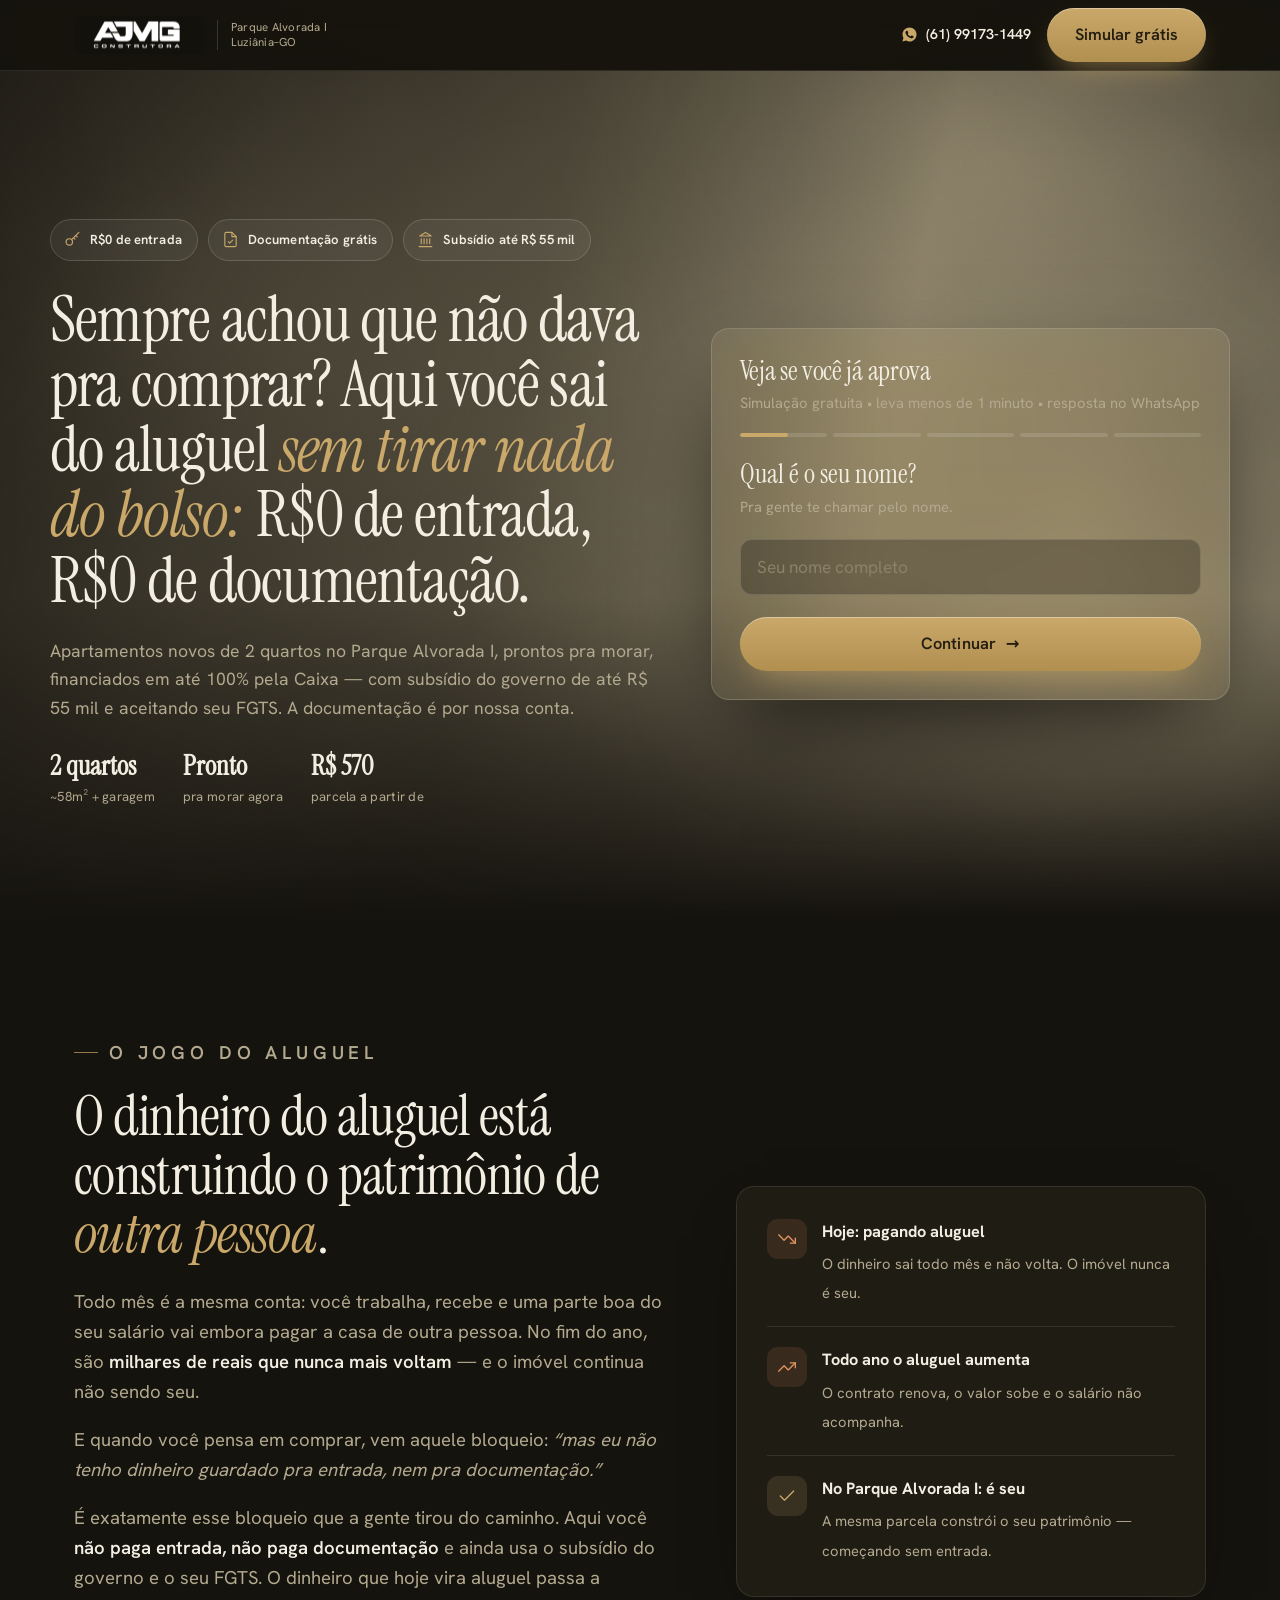
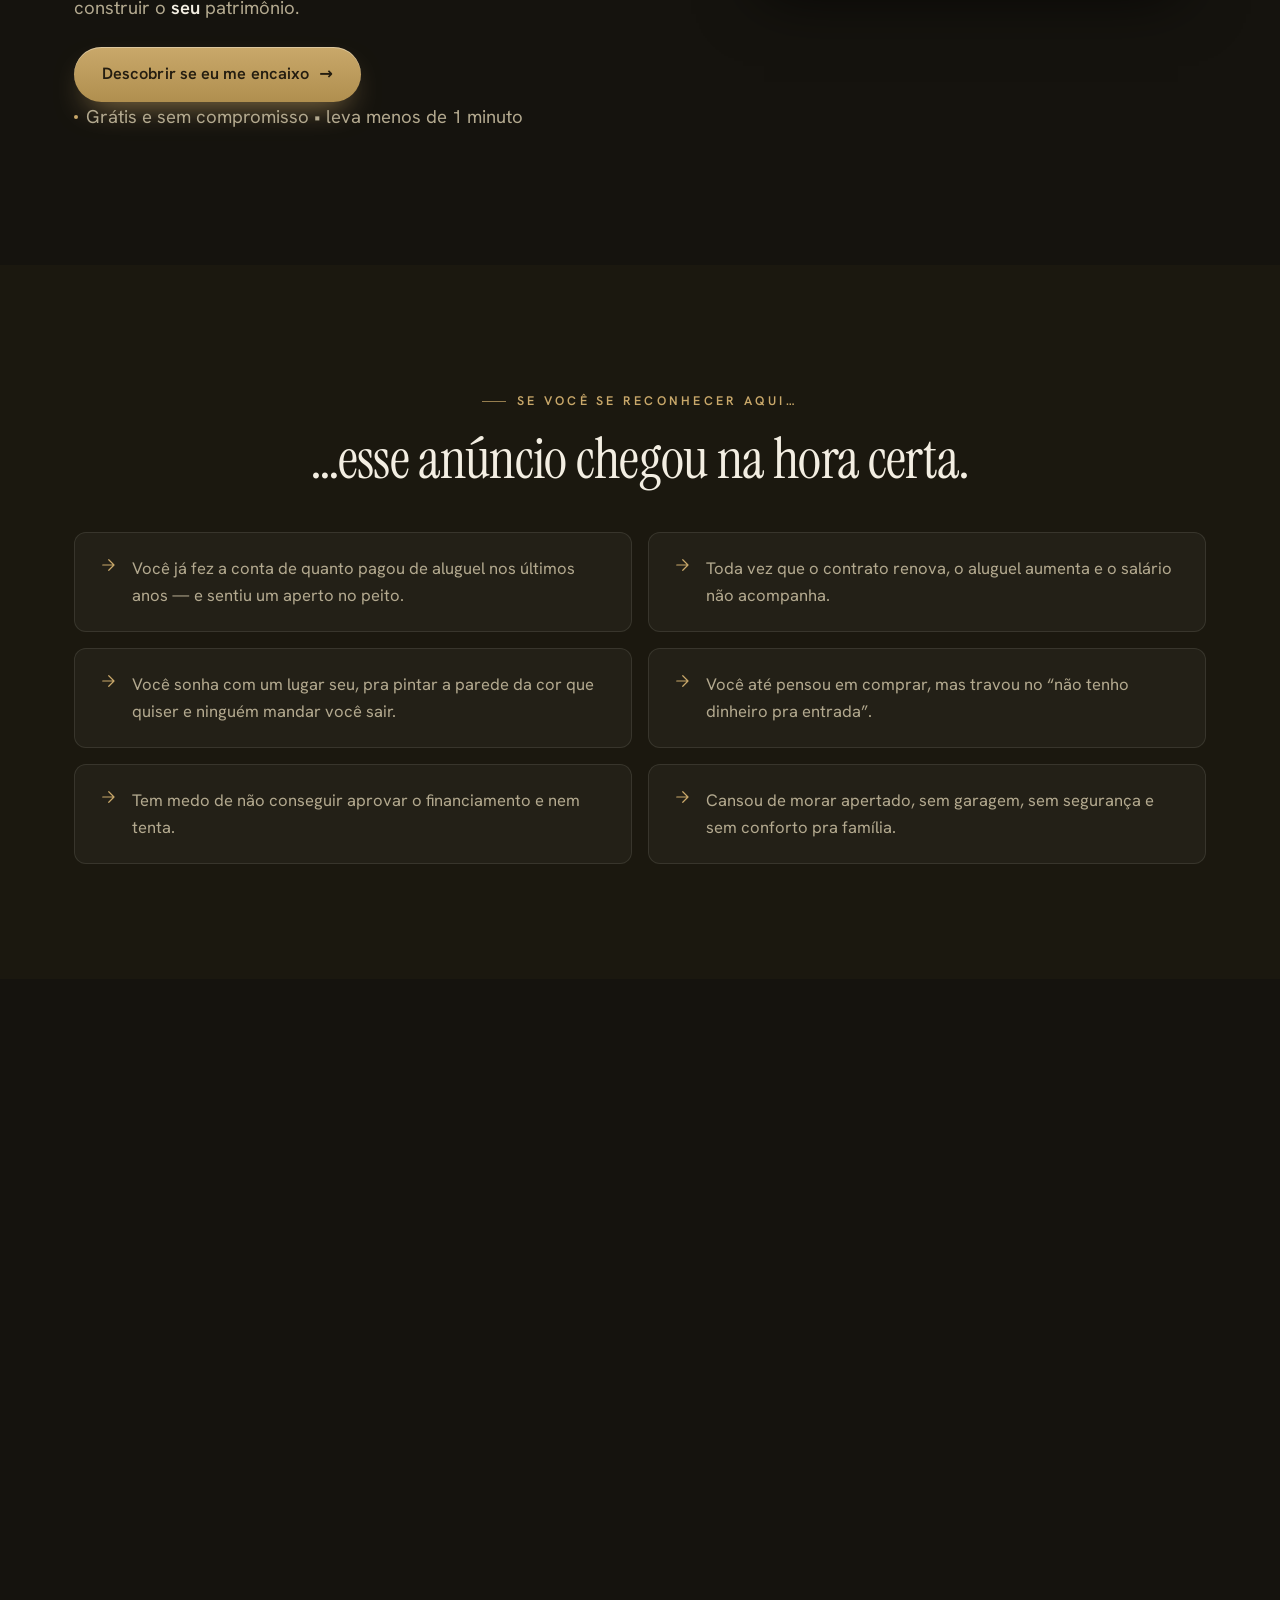
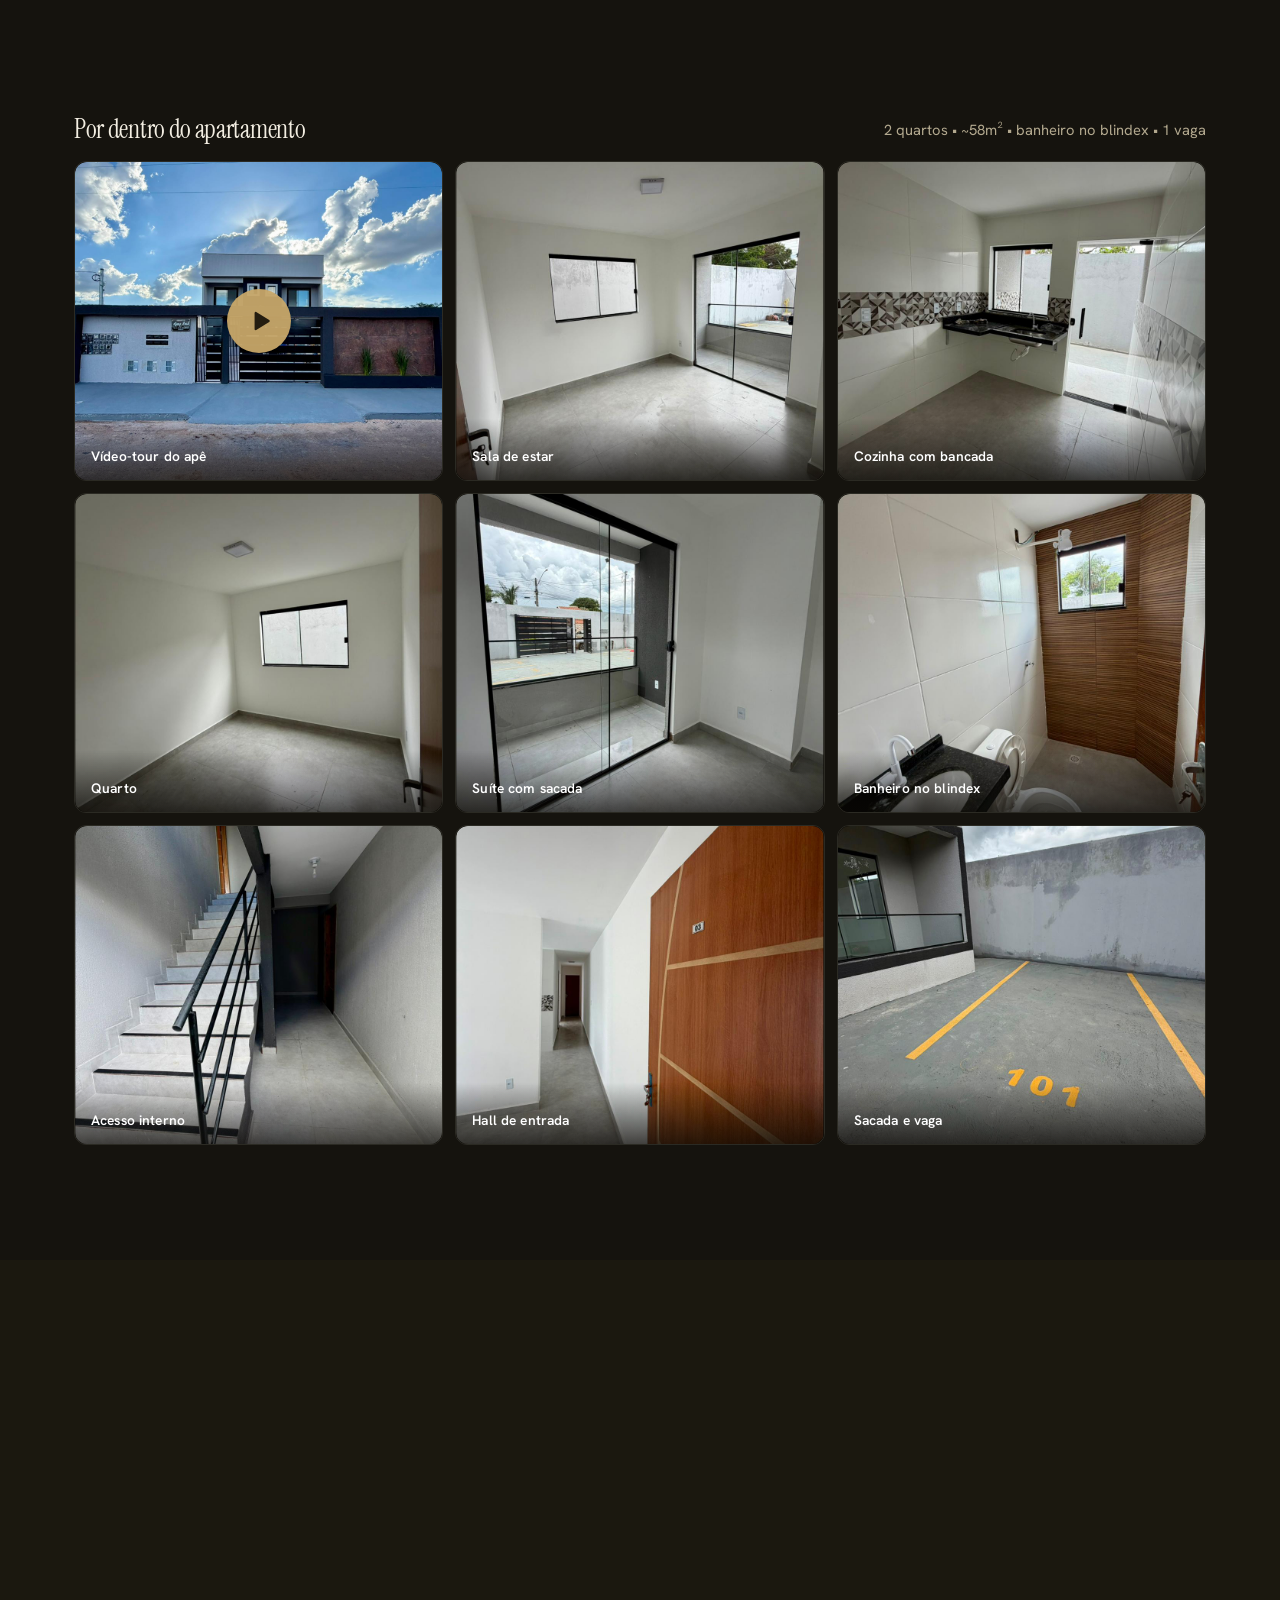
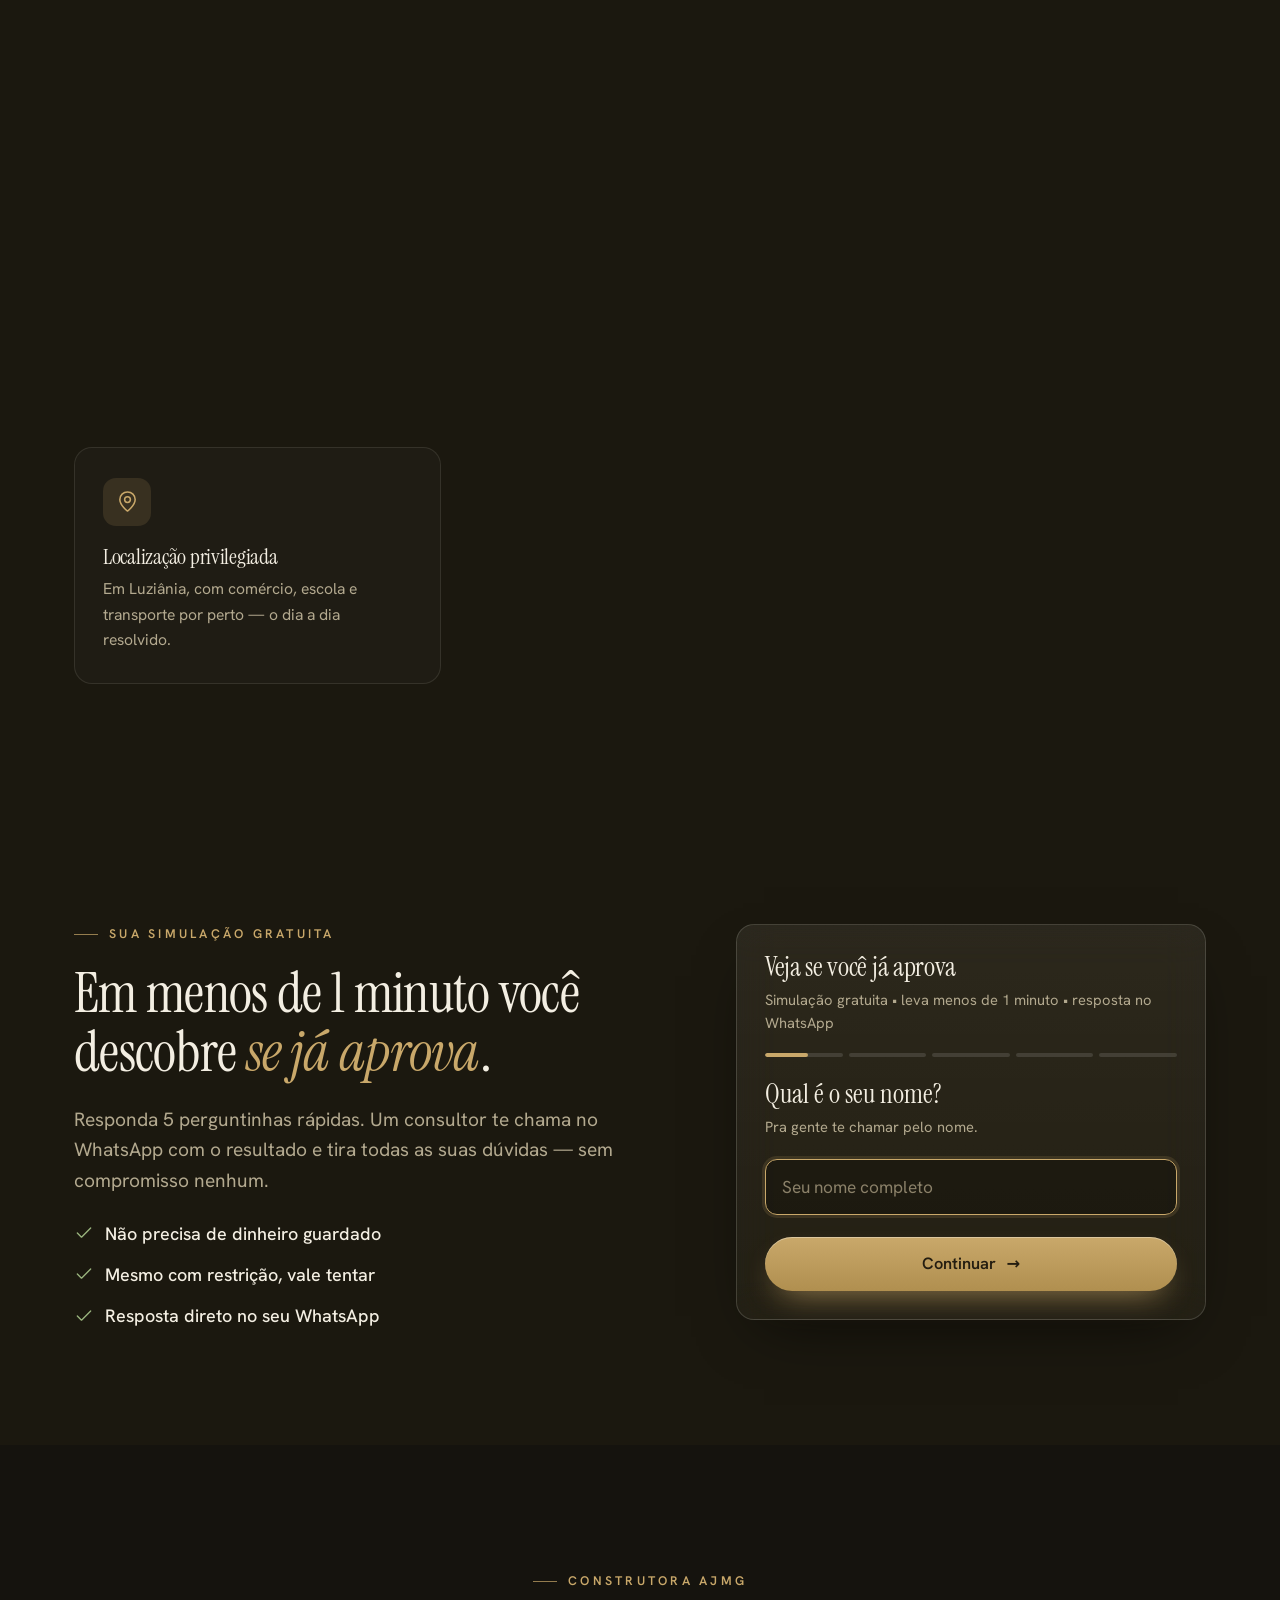
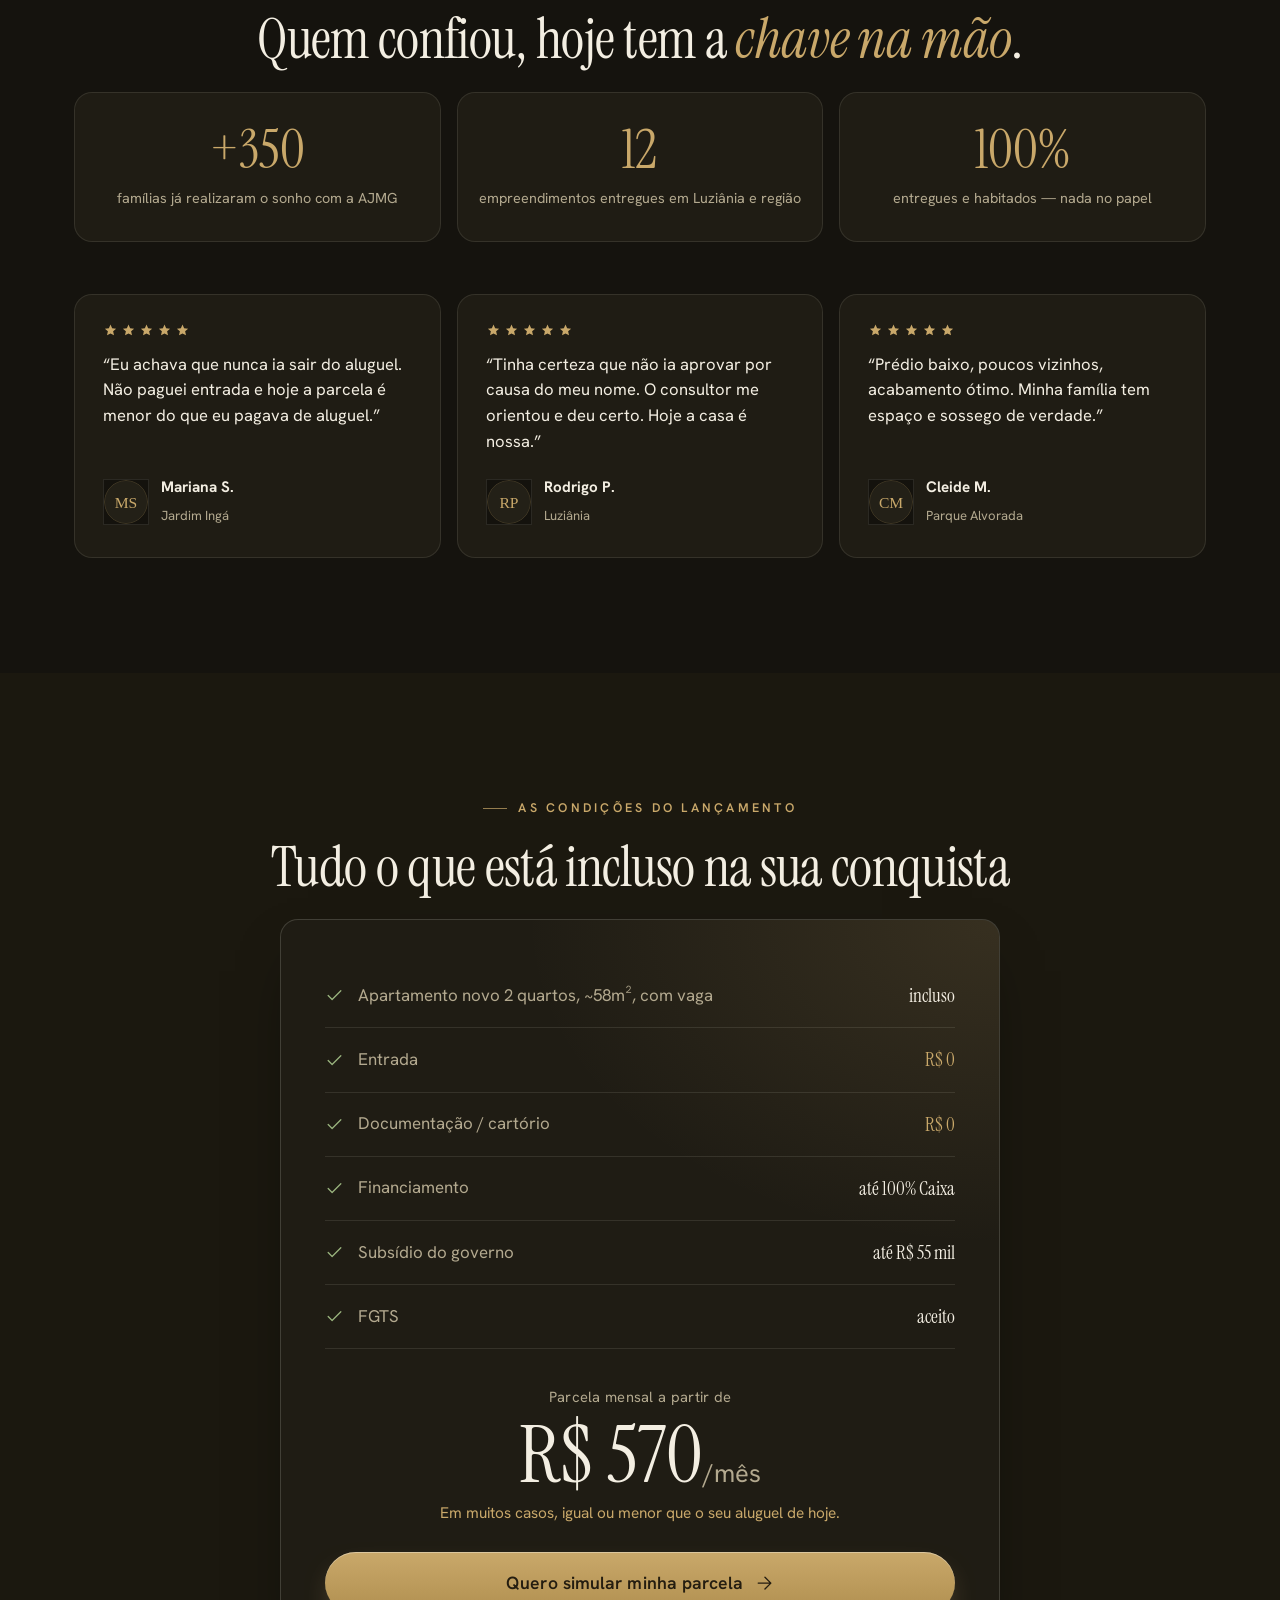
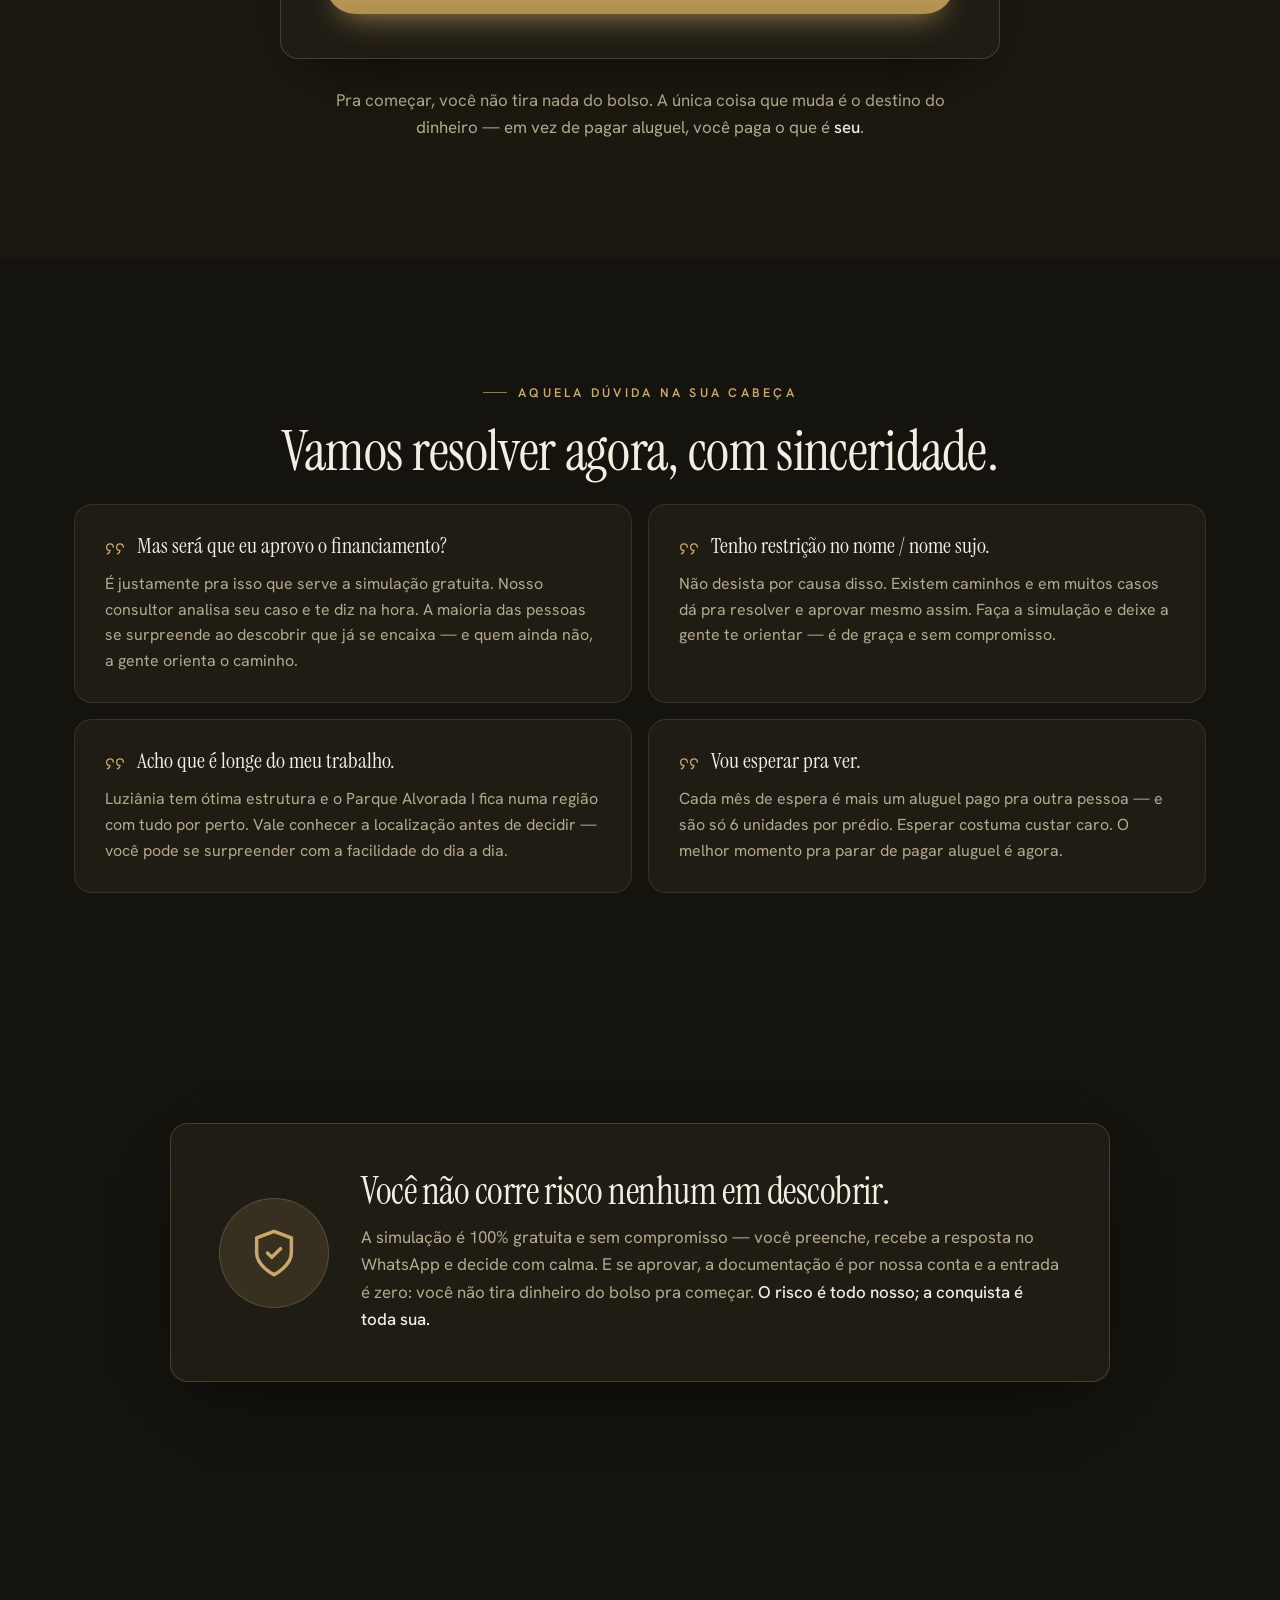
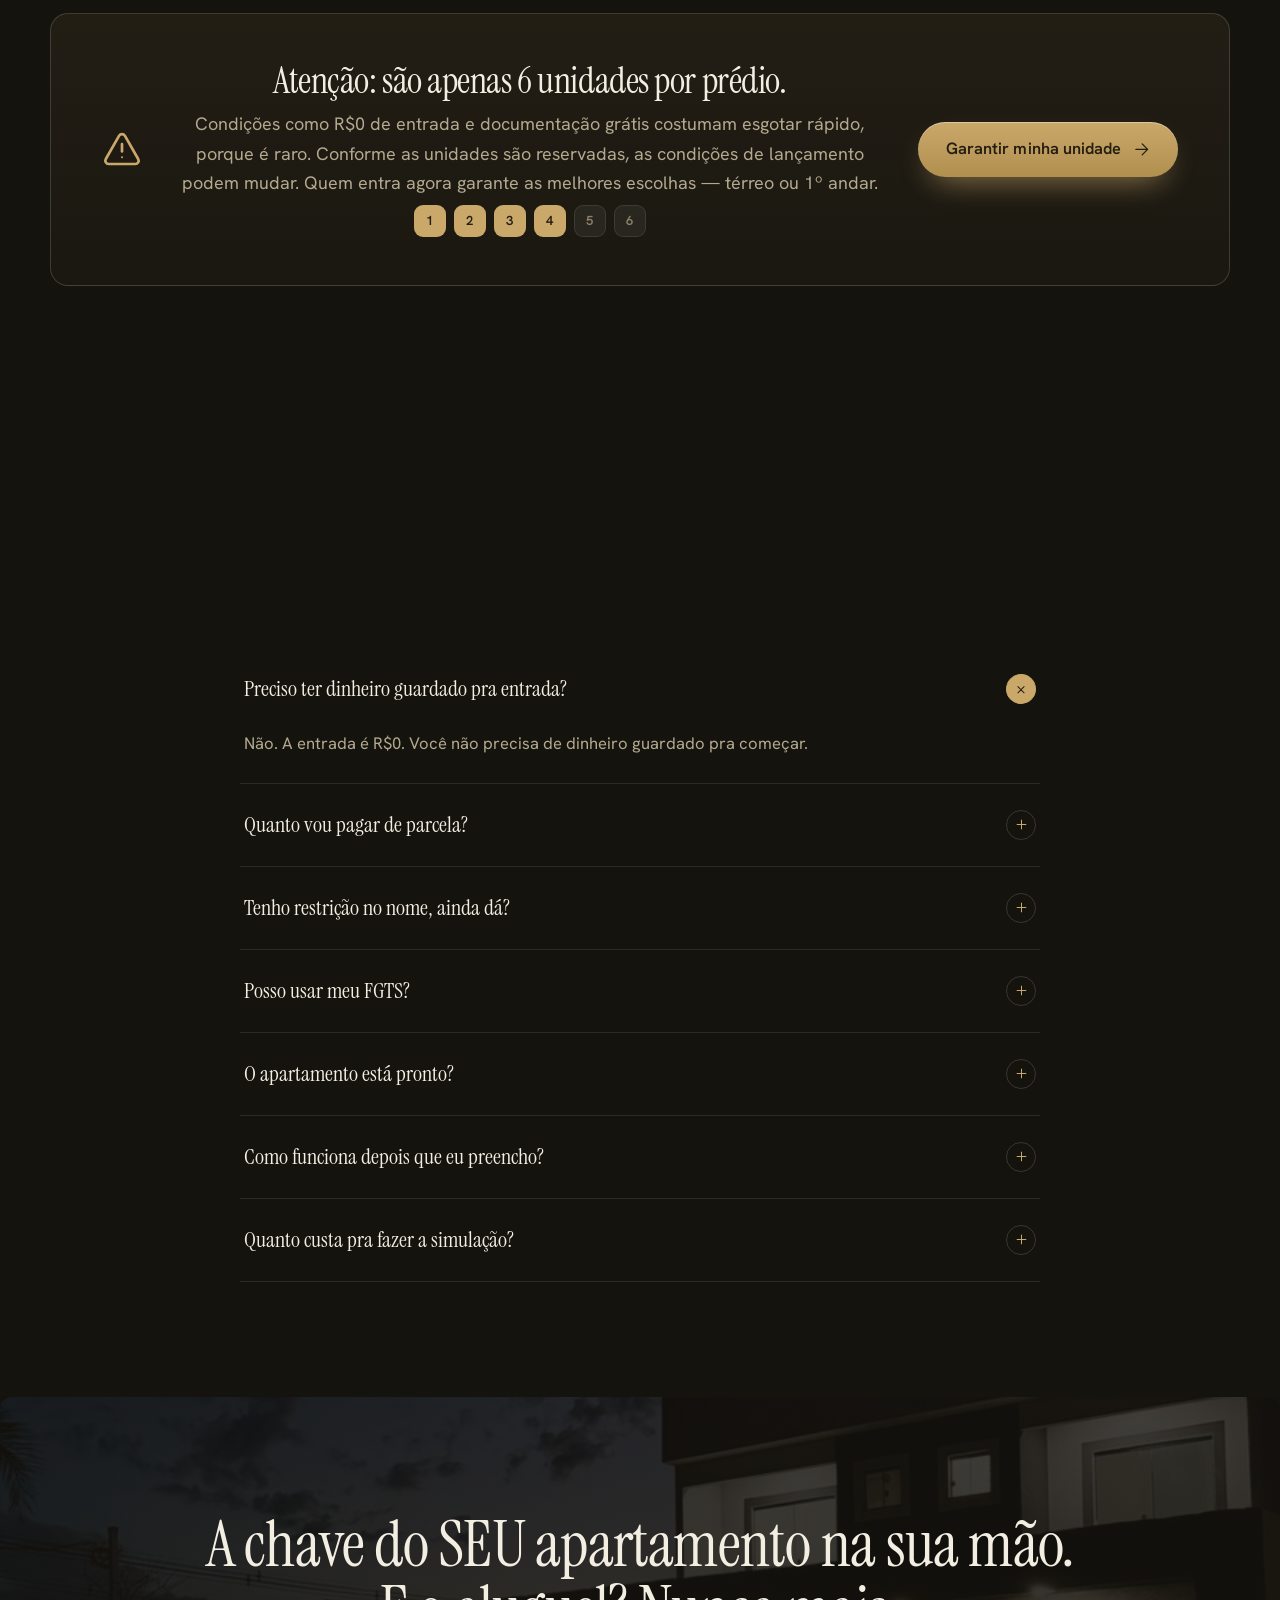
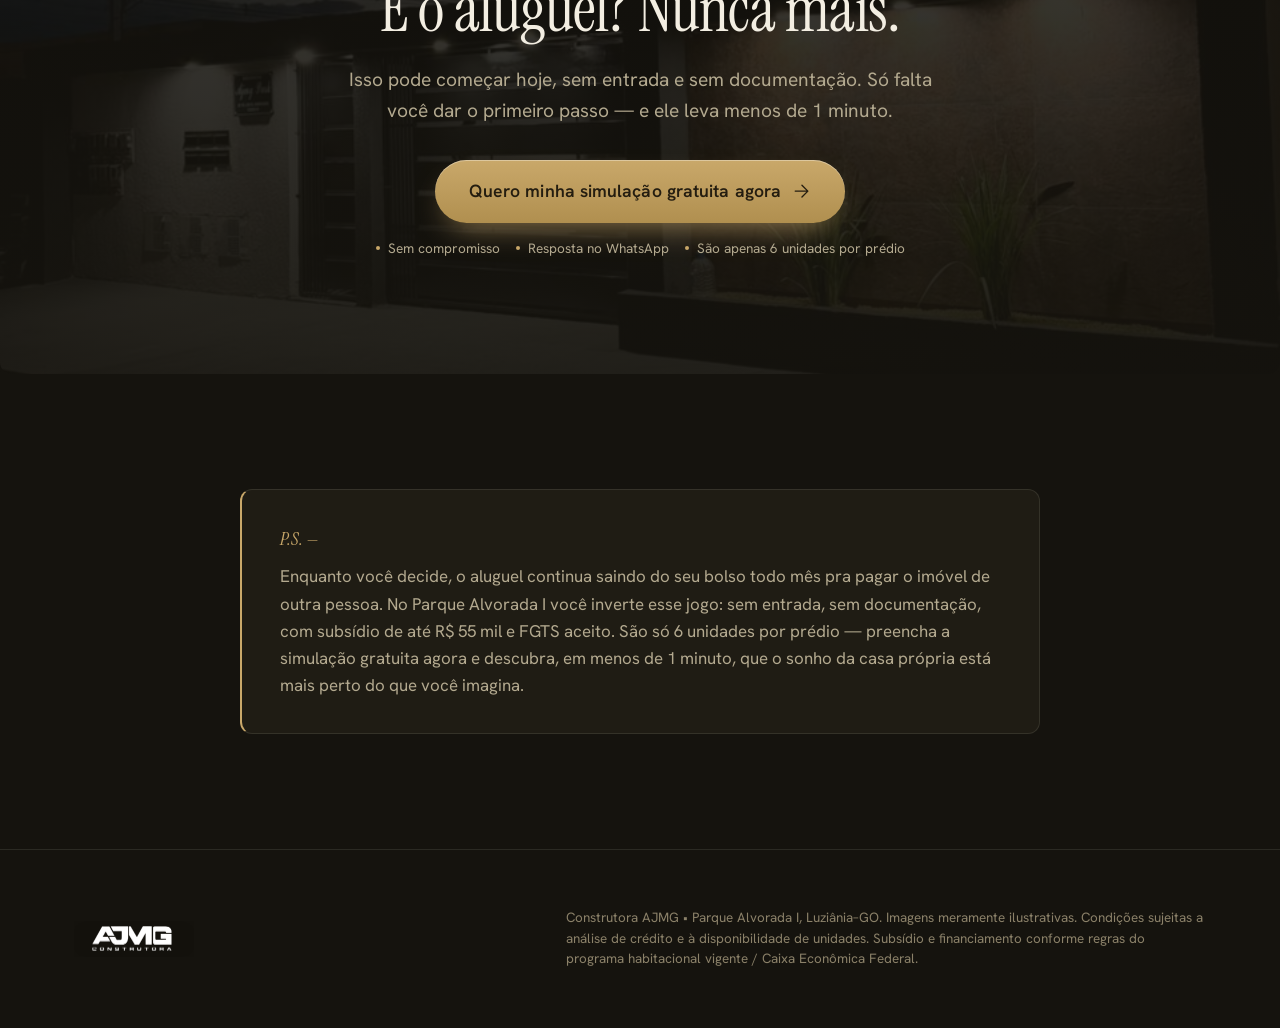
==== index.html @ 59c758be "Landing page Parque Alvorada I — versão inicial index.html autossuficiente pronto para deploy estáti" ====
<!DOCTYPE html>
<html>
<head>
  <meta charset="utf-8">
  <title>Parque Alvorada I — Saia do aluguel sem entrada | AJMG</title>
  <style>
    * { margin: 0; padding: 0; box-sizing: border-box; }
    body { background: #15130e; display: flex; align-items: center; justify-content: center; min-height: 100vh; font-family: -apple-system, BlinkMacSystemFont, sans-serif; }
    #__bundler_loading { position: fixed; bottom: 20px; right: 20px; font: 13px/1.4 -apple-system, BlinkMacSystemFont, sans-serif; color: #666; background: #fff; padding: 8px 14px; border-radius: 8px; box-shadow: 0 1px 4px rgba(0,0,0,0.12); z-index: 10000; }
    #__bundler_thumbnail { position: fixed; inset: 0; width: 100%; height: 100%; display: flex; align-items: center; justify-content: center; background: #15130e; z-index: 9999; }
    #__bundler_thumbnail svg { width: 100%; height: 100%; object-fit: contain; }
    #__bundler_placeholder { color: #999; font-size: 14px; }
  </style>
  <noscript>
    <style>#__bundler_loading { display: none; }</style>
    <div style="position:fixed;bottom:12px;left:12px;font:13px/1.4 -apple-system,BlinkMacSystemFont,sans-serif;color:#999;background:rgba(255,255,255,0.9);padding:6px 12px;border-radius:6px;box-shadow:0 1px 4px rgba(0,0,0,0.08);z-index:10000;">
      This page requires JavaScript to display.
    </div>
  </noscript>
</head>
<body>
  <div id="__bundler_thumbnail">
    <svg viewBox="0 0 1200 800" xmlns="http://www.w3.org/2000/svg">
      <rect width="1200" height="800" fill="#15130e"></rect>
      <g fill="none" stroke="#c9a86a" stroke-width="26" stroke-linecap="round" stroke-linejoin="round">
        <circle cx="500" cy="360" r="95"></circle>
        <path d="M567 427 L772 632"></path>
        <path d="M705 565 L758 512"></path>
        <path d="M748 608 L800 555"></path>
      </g>
    </svg>
  </div>
  <div id="__bundler_loading">Unpacking...</div>

  <script>
    
document.addEventListener('DOMContentLoaded', async function() {
  const loading = document.getElementById('__bundler_loading');
  function setStatus(msg) { if (loading) loading.textContent = msg; }

  // Error sink persists across replaceWith since it's on window, not the DOM.
  window.addEventListener('error', function(e) {
    var p = document.body || document.documentElement;
    var d = document.getElementById('__bundler_err') || p.appendChild(document.createElement('div'));
    d.id = '__bundler_err';
    d.style.cssText = 'position:fixed;bottom:12px;left:12px;right:12px;font:12px/1.4 ui-monospace,monospace;background:#2a1215;color:#ff8a80;padding:10px 14px;border-radius:8px;border:1px solid #5c2b2e;z-index:99999;white-space:pre-wrap;max-height:40vh;overflow:auto';
    d.textContent = (d.textContent ? d.textContent + String.fromCharCode(10) : '') +
      '[bundle] ' + (e.message || e.type) +
      (e.filename ? ' (' + e.filename.slice(0, 60) + ':' + e.lineno + ')' : '');
  }, true);

  try {
    const manifestEl = document.querySelector('script[type="__bundler/manifest"]');
    const templateEl = document.querySelector('script[type="__bundler/template"]');
    if (!manifestEl || !templateEl) {
      setStatus('Error: missing bundle data');
      console.error('[bundler] Missing script tags — manifestEl:', !!manifestEl, 'templateEl:', !!templateEl);
      return;
    }

    const manifest = JSON.parse(manifestEl.textContent);
    let template = JSON.parse(templateEl.textContent);

    const uuids = Object.keys(manifest);
    setStatus('Unpacking ' + uuids.length + ' assets...');

    const blobUrls = {};
    await Promise.all(uuids.map(async (uuid) => {
      const entry = manifest[uuid];
      try {
        const binaryStr = atob(entry.data);
        const bytes = new Uint8Array(binaryStr.length);
        for (let i = 0; i < binaryStr.length; i++) bytes[i] = binaryStr.charCodeAt(i);

        let finalBytes = bytes;
        if (entry.compressed) {
          if (typeof DecompressionStream !== 'undefined') {
            const ds = new DecompressionStream('gzip');
            const writer = ds.writable.getWriter();
            const reader = ds.readable.getReader();
            writer.write(bytes);
            writer.close();
            const chunks = [];
            let totalLen = 0;
            while (true) {
              const { done, value } = await reader.read();
              if (done) break;
              chunks.push(value);
              totalLen += value.length;
            }
            finalBytes = new Uint8Array(totalLen);
            let offset = 0;
            for (const chunk of chunks) { finalBytes.set(chunk, offset); offset += chunk.length; }
          } else {
            console.warn('DecompressionStream not available, asset ' + uuid + ' may not render');
          }
        }

        blobUrls[uuid] = URL.createObjectURL(new Blob([finalBytes], { type: entry.mime }));
      } catch (err) {
        console.error('Failed to decode asset ' + uuid + ':', err);
        blobUrls[uuid] = URL.createObjectURL(new Blob([], { type: entry.mime }));
      }
    }));

    const extResEl = document.querySelector('script[type="__bundler/ext_resources"]');
    const extResources = extResEl ? JSON.parse(extResEl.textContent) : [];
    const resourceMap = {};
    for (const entry of extResources) {
      if (blobUrls[entry.uuid]) resourceMap[entry.id] = blobUrls[entry.uuid];
    }

    setStatus('Rendering...');
    for (const uuid of uuids) template = template.split(uuid).join(blobUrls[uuid]);

    // Strip integrity + crossorigin — blob URLs from a file:// document inherit
    // a null origin, so crossorigin forces a CORS fetch that SRI then rejects.
    // The manifest bytes are ours; SRI protects against CDN compromise, not this.
    template = template.replace(/\s+integrity="[^"]*"/gi, '').replace(/\s+crossorigin="[^"]*"/gi, '');

    const resourceScript = '<script>window.__resources = ' +
      JSON.stringify(resourceMap).split('</' + 'script>').join('<\\/' + 'script>') +
      ';</' + 'script>';
    // Inject after <head> so the DOCTYPE stays first; prepending the script
    // would push the parser into quirks mode. DOMParser always emits a <head>
    // (synthesizing one if the source HTML omitted it) but may carry
    // attributes through, so match the full opening tag. slice() rather than
    // replace() keeps us clear of $-pattern substitution in resourceScript.
    const headOpen = template.match(/<head[^>]*>/i);
    if (headOpen) {
      const i = headOpen.index + headOpen[0].length;
      template = template.slice(0, i) + resourceScript + template.slice(i);
    }

    // Parse the template and swap the root element. Scripts inserted via
    // DOMParser/replaceWith are inert per spec — re-create each with
    // createElement so they execute, awaiting onload for src scripts to
    // preserve ordering (React before ReactDOM before Babel before text/babel).
    const doc = new DOMParser().parseFromString(template, 'text/html');
    document.documentElement.replaceWith(doc.documentElement);
    const dead = Array.from(document.scripts);
    for (const old of dead) {
      const s = document.createElement('script');
      for (const a of old.attributes) s.setAttribute(a.name, a.value);
      s.textContent = old.textContent;
      // text/babel scripts with a src: fetch and inline. transformScriptTags
      // does XHR against the src, but blob:null/ from a file:// origin is
      // silently dropped. Inlining makes it a plain inline babel script,
      // which transformScriptTags handles unconditionally.
      if ((s.type === 'text/babel' || s.type === 'text/jsx') && s.src) {
        const r = await fetch(s.src);
        s.textContent = await r.text();
        s.removeAttribute('src');
      }
      const p = s.src ? new Promise(function(r) { s.onload = s.onerror = r; }) : null;
      old.replaceWith(s);
      if (p) await p;
    }
    // Babel standalone auto-transforms type=text/babel on DOMContentLoaded,
    // which fired before we swapped the document. Trigger manually if present.
    if (window.Babel && typeof window.Babel.transformScriptTags === 'function') {
      window.Babel.transformScriptTags();
    }
  } catch (err) {
    setStatus('Error unpacking: ' + err.message);
    console.error('Bundle unpack error:', err);
  }
});

  </script>

  <script type="__bundler/manifest">
{"e279637f-dd92-403e-8934-bf46df220196":{"mime":"image/jpeg","compressed":false,"data":"/9j/4AAQSkZJRgABAQAAAQABAAD/2wBDAAgGBgcGBQgHBwcJCQgKDBQNDAsLDBkSEw8UHRofHh0aHBwgJC4nICIsIxwcKDcpLDAxNDQ0Hyc5PTgyPC4zNDL/2wBDAQkJCQwLDBgNDRgyIRwhMjIyMjIyMjIyMjIyMjIyMjIyMjIyMjIyMjIyMjIyMjIyMjIyMjIyMjIyMjIyMjIyMjL/wgARCAUAA8ADASIAAhEBAxEB/8QAGgABAQEBAQEBAAAAAAAAAAAAAAECAwQFBv/EABcBAQEBAQAAAAAAAAAAAAAAAAABAgP/[base64]/[base64]/[base64]/HwD0cFlzrrTjr28TzaVWbqI1CWiS0Jk1YJNUk1kl1kSUpomsw3nVJVM1C5mjLYgO30/m/S1kWySw5CUACgAAqUAWUxqUAAWUAAoQAABZTNoXI0lAKCywoEsGbT85+j/N/o1Y3hOPDt5zzcO3CVWmhozqyPd6uXo3iJg8PFrOy5haJnQEFlpCLN7rg9GU5y4l1cUhsmppVzDWWkxrQhTKiA9P0fn/AENZCyS04CCiUUAACywoAJZQAACgAWVAAAFgqUAShYLc0qDSUSwyuD89+i+L9deuNeVM56Sz53H6Gs78D63pPjdvpcU4enHOvTc25ce8X5N68cbWwZtE3uuF680u/Lys92PHquvK6s4a7jrOvPG8yoz0xk6ZujOwLClIQsgiw93t8ns1iKoujyWWEoBQAALFAAE1g0AABZQAEAqCpQABYFgqCpRYLZSgY6U8/PuPP07KzccI6efy+eX2cOWlakl+p28HXWPUXTM3o8Pl9vizd78nI+hjwrO/Fo53t3rya+l7D4nb7/Y+F6/ro8Xl+x8w+Vx7cc7zajOs0W6AEQ1m0y3TF1CTQ9/q4ejWIWxqU8dllAABSwKAAALnWSgFIpJRQQAAAACkKlACwWUVTOpoXNNIFgZ1Dlx78l8Pk9fkl2zZbUJ6/P3ufd4/mb3Pqebz9Dz32eo+Xr7vpj872/RWz4ft9fQ5ds7sES3NLYlvzPpfKX5/PfLHSZshZS6lC7MW0igCSiTUPp+jj23iBLYPJZZQABSWVQAAFBKJZUAAKAEogCwKABSKJVIqpVJVjOpQolWook1I58u3JfD4vd4Jds2W6kL6/N9Kz5v1Z9rWfD37rMaRKmavPeU5a8/[base64]/M+p8vOrqblazR7vH7LL9r4f2t86mbN4zJc894wsubPL7vD3a7SJGcd46bxvpDGqvx/sfEXyZTn1EjW89RvmOhTE6Uxq5KlJnoOWqPsSzfPLUJNQ85ZQAAABQABZQBNYNAFAoCgiwFJQFAChZpOu87sKIo4deXVAqULjeZchZjeY8HzPqfKzvVblJSevy+hN/[base64]/N+n8zOuXbh0zrrlTHTNOv1Pl/WvN147xOs6c+zhz6cY689yvD2xJejl0k67x0jn04dMuvm3jT83159da7qxuWQ63Gy7zsKMa1ay1CQBkvr8XsT3jWJLCTUPOWUAAW2UCySoKACoqpoylLcjVyNILc0AAKBQCLBZU105dK0LLBJz6cpfRcVKgsDIVnWa83zfp/Nxvz9OPbOlolyPR9L53uvPWr6szhn0curw49fTEzrrd352+3qjx59sjjerTjroMzoPL8H9T+amucMbi5Ou+Y6uejWsjTNpmiXQzNwz7vF709Q1gsJLDgFAAUAFAAAoAazo4defQqUoFCVTKiKItIoiiKJNkxreqxdRFwN87g9DkOzlU6TK2s0uUOPy/qfNxrx9efWb3rNi5o7/U+Z9Lpz7kRLaiDaI83q8vqBSLktwXbMN/m/wBB+el4tZxuZ3De5o1caNXENJqlgssJNZM/T+d9G59AuUuSZsXmUigABZQABQAAUOe86FlKBQUEolAABQBAHTGq2lRKHLpzOllKlQKyVZLDj836fzs68Hfh2xvrcaE1Dv7vH06c/ovLzs90+dzj60+Pk+3z+Hg+n3/[base64]/[base64]/IX32UAAFAAFlAAAFBZTXDvxOhQABZQAEBaEWUACqAAZN4oNZLm5skQUl4+b0efOufh9/hzWpqWNWs3dXDoObpIw3DF0MtjnSpKIQIixCoqxmNzGi2K0zSykawNoLKPp9uXXeN7xsqVJ8T7nwmvqhACiUAAFAAUlABQvPpgtCgWUAABAVYSgqCkKii0lC5uTUsJmwksqxI5efvwzrHz/AKPzs26llpaWUKMtQSiTUFgtmlksiAksJYq3EjpmK3jWo5Xpgk2rNZToyNXEOjGj6/TG943rGy2VH539F+aa+6EWUAAAFAAKAACgudDNxsoKAAAlQQqC3GgtM2gKApC5uTUCSwzjfkPS89i8enKaz876XzM3esF6MU3cU1c6AKyNzA251ayTUhaSEsFgJDUyNzOqt52NIN3lsl1mjQ5a6D6u8b3z1057LZUflv1H5Wa/RlsAAAFAAAKABQAus049MbKACoACRNRsyoqUAFAoAQubk1LCS5J4PdyjpnpzXly68s2fP+h4Jc2VbZS2DVzRKJNDM6DDpDOsiyJZKTM2MNlzbBJK3M01JoxrWRNQtxompE6MU+x0573je8bNBOf5f9L+am/0lluQAFAAACgAFAFlAIBYKmTSUjpkoQABZQACpRChC5sKCY1gxc7luNYOXPWM14fb5V42WWgWWKlKQ1cytzMNSC6zSpDUzDUiBTLcXKwSaJLazrJNa5F6yUWUzptPrazreN759DQTyfnvvfBm/[base64]/DHX9GN86AAAQpTLcFgsCgAAWUS05659CpQAAAAAAEAoBAQSlmbkZuRc2HPfM551mWc+nNfElltg0g0lgAUWKRC2WEFi1MtZVLTLUIikoqEAVAompC/Q+d9Gz1dOfW5u8brWsj8zkx1/RWN8qAlE1TNQ1AAAoAAAALYOe86FlACUAAAAAApEEFQRFkuSS5FljPPpzXGbIzLF+ezZdJQlKUAtzYsirc0uSC0hKWUWQsWIuRYqpQQVCyaIofT+V9Sz0dOXW56JqrnXE/[base64]/[base64]/RXl0WoLZRoFlFkTWZzLM+4UqxRZ5zv83vylwmoznWTGN5XE1IxNZPPw9HlXSFsoLYy1kUBSWC3OglEsFgqUEGdQWQtC3FNyaMNwxQ9fr8nquevTn0rpvG7NfB+58Caymcb/[base64]/Ne1PsPJ6igJmvE4bzevp8HurHj0jye3yehfT5fRwTlLlZGDIIoKJQFI65MNQxaiLKWCc+1l8vP208D28zzTvzXAAKUJYAAmkNTOj6HTG9Z675dU3057PH5PR5prqNY+qFACgAkCiItlGdSs75+s8nz/AD+Y1jnzNQWy6QosmpbuaC6JJQlBoksNXNHTmPf7fh6P0nm+N0PVefSOfq8/QWU89kX1c/X5E55uVnLUIsKCyiULqaMtwZ6YMpRnUJNQKIUk1CAc+tPNy9kl8bWZQKgtlM2yibj6G8a1np15dkvSK+fx9PPOszpy3j7AlACgAkSykItyK55rt389r4/zvs/FiSxWm0Fli6J1yFgWZN3nk7uWjVzSpSwLFKlLlRWT09/Bg+vePaPPJ0X0ce3nTONc1zbCFIsKCUNSwWDUgsogEogAAIohCpSef0I8TvwaAmoKlLrHY9e8bufYvKzpj5mD6z5lPdx580+0FIKiqgokhBJC+by5rz+z6sLjUMfl/wBj+QM7tEtFm5ZqbMs4NZvpPLv6frPlX7Gj5Ovpk+Vw+5F+Bfb5jnZSzUJQsuTUB4+mD6/q8Pujw+vxe9d+b0+VM5FFIsJNDKiAtlCCgAASiKMtQTUIBLCAgLz2PG9XnlyVYC9uHoT1axuzry12T4e/p9l+OvY48/VlPuIogqUqUJER8+vV8ifaOH1NWkYL5Lyj3eXt7K/L+P8AQ/CjGt7jnq8Vuc9zh7Pd6Dj3Ubxsam0zNQzqUfL+r5j4ukVc6Lc0WBz15geo9nq6eaPL7/H7Vnm680igoy1DLRZNDKjN0MTYyok1CWUKIoiiTUIBKMzUMrAUgPNj2cZeUFevyetO28as3vNTrvlD5fq83qmsSzWPrEUCoLchjh8qztzxwX6H1fzf309+/H2rXn4fPj2ejh7Dt08XMnzZk1OfOU7fTPL9C0ApRvGi6zUWUzZS8+nI+HBSUWBXAzLC/ovH9Ax873/Pj3XvyOGNRctElAok1Fhoy1BQZ0TM0XDQw0M2jKwLBKCwgIsMqMrCLADn5/XJfL6fP6T0Was3qc06dOWj5/0OXjX28caufqEUgscTt83y8rKxzlCns8dP0Xm+f50uuY+w+Zo9nLkLmWXl9Hv7TF1CAJSoLvGjSVKRVzpHk9fyzxpVk0LmDPFR15fUPd18/c8Xfz/Wjy55e6vnb+vDwd/[base64]/AKHFpPbg16fmfQk8uc7s+l4vN5rEnI1ktAAKJ3vVPT28PuPmc/oeSML6Vn3d6STUrGOnOXOdZMgqUULZS2CyinkTw+aFsok1wRVH1/J7F3evGOXr83qOW8br3dBJ5OvmFhazk6uQ6uWjbOhLDp38mk7+D6CvmNTNLkSllBKJKIACVUilzNQzNwzNDDQyoysOm+eDz/Szs14vb4Dh6vLc7vbPXXP52M5sC0AADXfh0j08cZTpeXQOnoL9xaASwzjeJcY3ggFUFBSlJZSfD9XhLELvngyVHXn9Iu89ZevK0nbHc8vqntocrPPm5luM0VolAuQtGsQ2mi+nydkvg+p4686WWASyBVSwgKQIKsJYAIBKMqMzQnTn0OiVN/[base64]/N6rOXzvq/[base64]/P1OpoxN5MLFSiAFPX1ts5fM93iJVIsVZRKiTUI0MzUM2wSoChSAAk1mJKWdMbTl5PT5Zu2WVLD6Ge/HXP45aICidMdzr9X5v3UlqosAAJNZMqJNZM46Zjl157Wcunyzt82AQ1JqL57LKC/RmpRtelEcO/Kumue6zjfOKWM+nzaPs6+b9DU6eb0U+RnvyydM2unTjs6ZsMzUIsVKM+zn7ES8K8nOaIWsqhNCBaSLAgAJnQyoWCoKmiTUMzSM0PPw7cJtqWUlPscu/l3z+Vz+j84WAUevy+09f0/P6LAAIBenROGPTxOcsVKM53mOKfFXv5Lk1ghNKkc0WUejj9E7OSat3k6FsmOvInXnsxmyFDOlHo82z6vX5Pus9Xn7aPmc/scTwdO1MTpDnOg5u2q8/bvshCfM1wl6XU1BTNASEsAUIgAAMtQSiNQlBUAGdSPHy3zm9WWWA+95fVx3z83yfs/IOepRZTfs8f0D7FssASiSw6bxa6c+WYNQk1zNeDyeGN4lVAS5S6mFwlQvoO3ayUFvbl1MXeU357s1z1zrcsgZNgA3cbPR7PmK+xfm+mz1MaLKIoELOXkPX8/glvTHpsitTLUIoyqVKMljKxc0hYLALCxSUJKLKMNQEPDjWc9FAD7bGtc/J5+w+WAUv1/j/QPuiyKIokoiwtmTry8nyz6HyOclhCrYyigRyuSg19Tl2lksUU31x0RtazzvEmGD0QiZ1kmsDs56NWDeuOjog1vkr1a8cPdnxj08eYQlW+ixqN5ookjSiTUMqiTUWZ1mEpYqIoELAqUhQBFIuD58sz0qyEK+p6/B79c/ndLxPmvX5AlJvI+59H8n7rPvPH3OrI048D2z5Hzz7XyfLuMsalsyDWa7cbIULy1yoKvp4/VkSyaksGs7OvTHZHLXKs89cyZ3Iz38tPTloxOmTILrkO+cDroLcDTIqFGkz0b1N3N1KCpaY3iNENpTKwZ1JZLIRVATUjNCAWAsLZSFJjpzPnjPSywgPb7vn+vXPr8/6fjOXzPq/LM0JaGsjSQ1cwtzDpiZTWsajKS26zSTUglovEgoeyO/[base64]/[base64]/o/MXksztLAWPQNYvp83Sz38evM4fI+z888gCgQoIsFgpBKJXMkKqDp9bj3ySwm8bMZRXLfGLKFWlBEKgASwWUBACgsClS1MtxWs6Om82yrrUzc01c6S3NrSUWC3NKgsIBRIKJRalColAUiqFifL+p8pcDO0sFlP/9oADAMBAAIAAwAAACFoLapwDSztu8MIJjSzzzwjAAAAAAACBzjTuRyRRCxBaQDzzzTzyywhCAChDDQKI6rjhTzz9u8IL7zzzzigAAAAQwhBTywQHxBiijw8DSwAAAABDDDywgAAABQIL8ATxzjz/wDPKS+888wAAAEEc8888880Ems0QczoKA88ssMoEMAAQ008sIAAG3/I0p8AgBDz3G++wwAAAAc88ww084gAUs/MU1WsEIAAwQ84ww88MAAQ04gUC/fDfpwgBBCLH3y+o8AAAUc88gAAAAAEcEatWM0880sMMMMIIgA88MIAEoAcC+rX/oULDbXv/PrS2CAAM8844AAIEM888EM48M4AEgww08888sAAU88AcgcAG+uD3qwjH/8A/wDvf/8AenIAE088oAU88888gAU88QAE88IAAwwQ08sAA8wU4U06W+uCeuUiT/8A+yww9/8APwLBTzygBDzzzywAADTwATiADDTygAADTygSAThqaooLb4JbpaJff/8ADDDDTnXvDC884AA88888AAAc4EwE888MAw8MAQ8gYAkWaSieC++C2qUoX/8Aqww1/wC8ue8sP/8AsAA88888IAc0EgYgwAw08oA8+AoYYcSKTe5iG8mC2+QIC+/DDDf/AP8A89MOPX30ADzzzzSRzAyTAZ7ywQBDQxThBhwBLfXFw3IaLIL74JJb6oYMP+8uPf8AvPX98AQ088AE8k0c8YgCQ08cMA4co4Qw9iWO61LyW/8A3nvrslvggwxv8wwww08w04RPPOBDNGADMIBDHCAEPvhAmFKFbxFcvmtWjmv/AKoLJ64r4oILL/sMMMM888+f3ARixRCjAwz7r777IDqL4rRgq8mrI7iKXYrf74IIbqKr6oMJL4uMMd//AP8A41z4+GDJIHPONvghugjtkjhgmUVj4kNhrpmR3F/qwjvqlqw+zghvogw0/wD+uMOvvf6CjQjDDTLLqZrp4oqTEY1jkzRxJuLrXLR/74L6oLZcP87proMMP/8A7DHfjXjPEUgA04yyy6amGuxS+1kg6Ya+2mr36EY0W++C2+C2iC+6CCPDHf8A4wz/AOt89+bJCxSwo4ZKiCl3IWiy465bpLpbNv6wMxRb74pL4rZhb64I7+OfvsP/ALjDr/8A39giKGNOMVuXuJMDApgoqgnq8gipRz6xFHvvglvgtvovvgwviwx7294w/wCPtOMppeeNDGMWWBJLp56bJLW8It2HvvEKzhRb74Jb4pLoJb6oLYMMP+uONv8AXHDTjWDzv0I3JKQ2eeSYuQfeqj8ATz59+IA4XziCW+WC+qS++CyrDD/vL3frr/7H3+3t+6bwfWiWaQO7qNjErfBp9ZNS2T2arTCGe+aC++G++qC3/PLTzvrPLn7X/jYfrx+/Qw7GjjJJkmHMzvlr7b2vznbnrDf+2yCG+G+6zmPLDD3/AByx96962wx2+idxtWKXczVmNacqQM19+7eYdSbX161/+6gjvoiqwz8w0/18zy0+vKIpkqMM6qdhvPidpEGOdwd9BG218fXTS2lJ9w//AOsNf8MMON+Md/P/ALxPN4cUcDtEprIzA7FfgSorMwywF70E7uNVVPvmSeXvX/TDH/rDfX3rP7BNJF9gMYMHBkd2g+fcAtoRLlQy7qPwiSxkmmP1jzTjOPjXTDDH/wCx/wCt88PsX0HXiBgRD/PLJM2SowtZLg+GhvXYcL4KJLf+v1HvXVozcPOsOu/8P/sfv9cF2EwgTgTgCeuavqs9LxSsLYYxuD1AvgNdbN21d2Fe6qT9ueutf/MN+MN+sVdViAxzgSByocNo66e+YcKy44LTUa5S2HRC/NWkYsOlGCy5L7PsP/iRc/PczhUyxCigRBgLaujBGYvetcVJOqoKHgubWaG2dIFWoc4jQbQr+MMX32F2ER3BWhRxSCihThBJZfxvaJJMBl3sQIJHdm2peMOpLJfWtsejwASF+/pjEB2kXyABySDxSSRiTzyAM8ztN7Ys3ARCIIJG1NtMp6jM7SWEHMP+IYyLdYKRzDAziABzhBDRRhhBxAAbd96A2Fk/7RgIq6rD2o5vGjqO2RxaTW8sUfvlYqJSgBShIzziAgBAjQgAABStfNbSRyyf9UYIYy44Pufvbtf1WCQgRmNNOekKYOZgATwATjABzwSyhQBwCTieM86YTQBhNj4IaXcdU/tGHdnXTwxQwWcd/fCrISaXzzgRyAQRxQRRwxTzzyBNfMaLhQAi8rZxL6bd3O+MPIcnWiTiCkHmXuM6pOpTzKDzgTzyBRDyyDzzyByus/tahSDi0I2PaG+sOsO9fsm0GQQSGGH1H1+oLsLgIJbgL7IAzizTwBzzATyOP+9O4AxpG8Y93J+01WF0E23XiDbiqgHGOYxXc8Wob7gB6obzyDxZAD6gB/5OuP0FDRgYE3Hws/3ACYa4LRDSpaQb4xwG1VMWJvgL7KJ76JbiATZbRaoQj/6/c/PFhAwJ5AkAedk3HVFE3B6pKC5RqYTVU1tB6vhaoIb7ob4ATxQLT4AAAkf+vPNXwQzoLMMTcVsWnl1khFQZIrYohrqrSSQG6vdoI77oJ74J6BaxhLY7Kct+v/tDmU1D4fTffnHUmFX0HWp/P6IxTTRjjkk1Ydar76IIb4IbgKroKY7pZNPetPct2V2F2oi9kFF9veEV2310P/Yq6iEwCxdQpdWb7YI76ob4RKIqZrb7y4MPe+vOf3V0XrU81JPMO1uM0yaVOU+KzgBV1VYn5Npb4Jb6oJL4o5aI4pbzjyzYPPd/+E0Rpw/EYH1XExxyRWU6Zf8AKIAI8ld2I+HYe6Ce+qCWuSH+CCsAA088++HDXrVzWSsPjaxTNXNVJV9oNrPoGdJwBlNuDqfn+CGe222GeCW+qG+KAQ8w4w//AAx4xvhDi94lRVS20yVc4q9qgoPDacdYSe6ACLggilgglgglutlqqACAAAAEPh6wwppM8C7nmeWUY2fX/wCGWFse2002mHBsSRPY6b4Ib7oJ/wCG2KGoWuAM8sIU0rnygwT81WWZBFNt1ldNtR1595FNdh1h7QpJ+++qCe6CS+iCSuCkU++wAUsQ6+e+03Dkl6eV89p1xR9tBJxppdBxxBJUjUmN6+6iW2iXf/W++aK8i2uEEEUQkEOcYznMp+yG+dBBVdpN1BRVl10A1JVYb4NRiyCC+eA2nLyyymKq0MAgIYppnfnnsfvMXS1yHHv71lF1FtbllnZZZIoWbUlnCCCKCmgF/Z1yyCeqrmMQ0olF79Rpwvj8rTZ0dz3n7nJJVhDhrHvbRt7nS0ANCCe+6mUpJfW5yyTaOeMAA4Ysy1FErXvMafOe7QvLzbvxBf6TXD++fX9/HgAHCCW+uE9lRVTXhnkExp6e00A/AxGiHvQAu4v7bWSG9JYX7z2vRGeOKDD1HmUmAC2ywjV9Z9Lpq/BJPqSCOWXPydqsPw7kME5Bkd8svBlaSHUgsQyuqjLRPmPSCOMcPBPz9SddQVZ6qQaKaWI6qOXbfOHsY0UYkAiwoEU0Y48ZO+6TrkOFTUa4e+wU7VbjtYNQtyii8mOKqCS2++Cf/QnYgs8B1UG8Ce4gMAgcobcIg0Yo09Un6qAMDjLxHL7R5SK0kESjSu6ymCO6b8hMIMYJ9oeEC+AAwQ4EI4V5pABYrut+qKaan1dU0XENDOM8IOz3jDyKamOivIfXDniYum6WSuQUuWsM0sIp4MHsjTqlmweqhg/EXn7JsOgeaCzr3D6e+6imX327DDCaOKTCqqim2eGKioAmISz8fGYnCiSdSwQeBdBmoAA6OOfGLrGme6aZj86hNdBulvWWaCquSuG82CkWyeIjarPsyuXmQAo1LqEq+Ow0iiSSmKcOTKT/AIOJezNJM2Uhxurgonnilvkgmppqi3MZ08xwAAHLcMwJ9dsvCNvtkl8Pr+pGw8Y97HMODHP7Xwxokmqjs0hkusCNJAoXL4wAABMt697fGQnhMumlvlAjswy82mLZDGLBKCMJ6eMd+gvhvorrinuinB0r4AABHOhVFDfKLS7iMroikPuipjy2BK24GNJHJPMNGos/AS5nuh38yiqmkv51SQHU2ppHiVpAAQ5gFhqmuBJpuMzO6AUyACMPBMBHFRSjPEXfPLh/8+njjqyycVywxgOmymlotF6ssp6nJGh2H3cr0zW7NEZDDJAAOZSvtnhMEPN3/wBde+bpP3c3OMqDznL5oJC/4x//AFGAT/rbn8c3mzXp8xB0Y8sQRrA4a26EgzIIMsHa7MRXLyaGuLymCK2pFTGgUYK/WmQiZ8krn9ZD1tNxkcnRLY7VMGeIAYYkMYUjfgjLsQCqSv8Aggo91GV+lPtuy4RHGLLh4745ywU1j9RebkAjh/0AvnCNHFMJICxQ2zDKunjjkntKkNWyNDZG99aHu+3Fwx0+9sdZWdebEfgYakKxIh0pmoHBBFFOYVgcgogssitlkaIHrFQx59PA4IvC631379+RXCWvvvH0xc0F2Foh1yOJFBFI3ae6DMlf/rtWyvhDtsFFYFPE9KM8/wBctd+M+PK8cbIyKUW1Jfiz6sqzQjhECV3n8q6ICzaKUsyD4ggBqwR6zM1df3jvudOMNP8A4PaO+ldb5C/4oICOGKooxYYrAI200U0hVpdRp5xC0xkYgQ3bPz0o1nLfLDj7Xb5imfLbzdNb0426OWCKYUodyww8/JNVkMpBssPLh1wwooU+nlYoVJJ53fbzpPZ6mnLzBdqvMw2KGauC0EM4+Jk+W6w04MEI8scvzj0i6Wk4UdAYhBV5p7rKsufhrXrr7V+Hxc6Guiq6Ey0621Qk+0MMkE4oC8MfztMCSAkMo8UMVBxVUZEICw67BRBJ9HMHpgcyiKQ6puUA/9oADAMBAAIAAwAAABBgxiiBQqp32UBFeUlEE30nEkkEU00OyKBYrO8sMSFFKo+89+c89tudmEGlHHURzSgSChQ4FGz38MUEF3mkX38fvHe+oAQpkc8uGE0GbZI4484dPPO9He100VUTz1Lzijj723gc8P033EE1XnmM80sN/wA264Zkc5Gwki+OabzWrDPPb3nJR1pBYJ9ec5cAmvBRg7H/AMcQVbfY19ccd/8Au47rr2B0MTLrYoLpK4tLO8PM8NOWUlXxV0XW/wAi/wDTNeaK86fQffaYVfYRywz3upkmHzKvjjpksssshp5w7y85zx1aTfFKSQermfZaWbeTG9wwRcQQeeQ/9+8ghxmghovmgiqsst//AIoNO8NfcOtl1mFgCREmAqHkFH3nU1h+YlXkkH2kWkMMYI6PaoJZIJo47b8vLNPe9P8AL7PVl1Jn4AsEgsqgtBV5JBB1JY9XNpB9pfvDH/3uHP8Ayzhmm4jspjl72y9z1w35Zf8APPPwjxShAgCknH0X321lXA4b8H3nf9MP8t4Mf+PprJs447o7s/P9PtseVEu8/nPwDxQijo6k1ylX2klkWUkJYb61d8OP/wD+KXjXSGqm+Oy2KGLPBrzf51HXvrrZ8GkUM8si8QVFV9l99t5dAyJ98B/DD/8A965/16kiLPmijmps3x97/UZ/6rWIySDPFEFFJKFKBEfVbSYdTUYY9fRbSQ/x2x62zuuohGphqs652z07QSFiRnGbIaAbbJEJPKFAEfeFcQQZQWcQQqOTXXyf23l1grmsotjkrQY5My5RFg3WTbigf5HfKDLLJEFGAHDPeQbffcccdalMWY54x+vksgCDDgDIvBFeV0a4yYuUpDNJ9yfPBPOELGHKGXLPCcfWYQTXZfU4nQ1/[base64]/9vbCGYwaUmjpE0XQnV8RO6bOMFZMuqRjmvcYFKFFFFMLANADKYVUZWSV91ry33YOig2Q957cnTRAuRYZK0hU/wCc/J2Y0BylEziBRhRSDgAyhBnkVmEWGfP8ufbvQQk+zZeAQLJV713xaLOxyJBixlQBMl3+2MTLARhSQxjGjX2EEl0VlUc8ZK5763g9z3ssCzLJSne8/kWjpJhoJrrbiGf+sNupTAy5CFXXEFk2VXXuKOHl8Of2F7Srd9I95KAtZgWBz6tJKzP4J6SF9X1cM+seu8P9d2WNueM8vWPw3+obXe5elqJMBrgOvD8u55g/Fb37Nr7oDznfSuMs9NftesfcMuvNt3GX0yV3noFAatPg1kINQ0RtPRmtED082lH8ORoRBiTUHfvsc/s/tseudJftlUGQm2n+p9iK5+Ldr2sx0t9pW5fAsm7uZhJQiu/3LpUA/a+/9dN8cPtvvosSST2Ullt6qkGocLefDU8MGlqmvboGJMERdV5Xg95h9/32qYe6r/N+ed+e4z4wEfcdlua5S3XZjBcdqEI/NesYlRJSRQEOEOmWkAzwBwZDLIPt4cizd8/p00D0OOfdvaoCRlIwXqPcMJBijuuTqhHiNF6YHus08YfgbBq7+v8ARsNBkg5sxIvx7vmqOaqusq1jz71ePcccbVHN41llb5bnmyqk3K4kdNEGX3zah8FkoYVhHn3ZrHyi2iOeiFlFT2V6TVbLJdZNao/b5X5V3MOK9qEoW/LRef8AKIZQfUSZz4W3yZ39vivkhnMRb1c6dlP99uPiim2Tk8J+E0A5EDjL+VkPmsdpEKaUaa8Wz25572p4nvirigbUZcfddYTvqKEzb+UICFr0lc4YuMvD8EJuoIRpbMTeXVe28z4y223zlovmksRcdVydSchC2ZDlIjFnFN8lM16qNiKI+GngoTcngMBTc255++5w/olpigglpubcSRGfaIovDRQbZ6JjJICNUF12OEEP6x4pKHIGTTfcdx+23z47vlupghrpojTcUaaQTAoAe8yNuLFMMsNEC7WcDIFR2xspiOqjRUwfae3QcT8kkmvltnskjtdQT5h9dbELJzadYBwww2+/ywSCO7FmkkiW/YM09jWQWx4SOAjtqkEvlKnpXBaXVUJdbRBd4mhb2dlAopgwGIGuqFmnPPR78GCu0lTcZYTZaOomoINqKOtkUPW3Q3SRScO4DQB9365839/+PygsBsBcsCRe5IXg0bbDeFOGEFunnrHlAvsm9TaQ8qFVfSc3F7axjOpTvVaG+JvJjf6O7r+IOtpv68XcDOFIPFJJvAvpuAOEYcXVWrdMFJ5d58r5PZ53nnliTq40gnLCoHBMx7AE9dDHIDOPAOulHBGIgvFIZySf20+DCCP7qTnCLY/19RjIQYd78KsvK3gJGI2AYMNNBNDKOlmrDtLCGvOrEcWZ43x+acS5HLhvH028X2/[base64]/A6n85CAUSi0wgzwjRE3FnGGlUEG5ZPzmOQwCgybpa7ZrKbYg4Ygy7bq7o7A4zLoXPzA0DXLKoiLrUVs12VdO01ywtmSU9ixiapaKuMNar44iZTyzopKJZrby7253/SQp13oppBrSjPfuxGGg582OMWU+mDIJZIpgpUWoI6rzwKbI4r5ttmGeGlxHfKSVthCygo7xMvOQMrC98sLohXUuYAAApI6z1dWQpw4TLtD6aLo8OmACzoHlECU+2Qvap0Wa7rtjZxYDS8FCsRk00QJjLb4AEqgXLQwMooDaqbJqq9zhbmnE/torMGG4hXUwv9FHSHzv0REdpW1PBYIQJLgFkoauDkPgBM3xiZKLA2YAcLF7GslNtMZp6pkXAJKvmVucNmjER0uuVIDYJCPm24YOQEOE0tDDZ6A3Yuif1jrUW32QQkDXW5zwLhxLX3F+/8R4Cm/FcSDCDOlufT+P0A1XopaB7q5YhraHmVykd3EGnnlUttdXm3UFE4qs7LHOrW0PiRqyifF98aWDRtqgCphYjxoIjZpcgmp02VEVShP0dmXl1Vl2H8dICllhNc77zRQRzP/[base64]/ekAAEMCHW2wHrUXsrF8MUKWCKSSaN5vXY0IcVME8E+JAvYjWCCTX7mGO62Xk5xAFTCkqcAXjLzfwWNE4A4maypmeE4Vb8gY0wwoI04CDXze87lXvPTmWCSfgNjl7PWm8DXxpd5/UgsBgPcMWPIOMvuBLm8dwcsQ8oAau2WRTXXTr/zWrbSuJThXmX6nOyz/PtNL06Bv37C36BWS0NA4bxgTCp8gMMzihEsSBhL3eFxp1GS3Gv92ooGAvnXPllwFxQQ4mXpPXm3wklxIVgDp+WdWS5GhR2zYCivPXXPPLtSXH8Qzh0+Y0HrvbbPlnUjncxKjOelH+eFpOnGy0LGMIqaW64eVkKt/r3HjvzF2PU0TruQ03TfX8eK8rqi3qGy7WE3eiMsww+kxQQQW8Lxp89oJZgriNRNTfn7Zi0Z9kyCPv3revX+2M7Kn/2uYeoKsVUA8soIO88L8awsUokTPj5MrbH4/LrrjiuUWYCG9/slZK5Oe5ZkKM7YA6eylss4oIMkzr/gjcNewJyON4KUUG65Dfj3IKY0PQE9B73mUBPUNKFOs2WEa0jUwIPGY4U80Mpcn7pTCW7Yy+qKUQGOZ9bHLKt+Qbl3DKXLQBwCdSnOoEgoE+5QsASSrUEEA8I5+Ba/LAgMMBUF6IyK2bjXQWx01T3qHrTx6QlN04bn/XUUkCGU1XCO+6muYs84YLulr4Mc7xBJW0uaGSmitLxRQ85MWMeh/dptd7kHB9QKK622CrGCiSqn7Q0cfIvqQccUp1EZjI666yeO1kLTJFN3squ13a1SsoQG978ua4C2GqG6quXj+H6mEJYDBqkO+LGO3sAa+aIKwwCp/8QAKhEAAgEDBAIBBAMBAQEAAAAAAAERAhAgAyEwMRJAQRMyUFEEInFhM4H/2gAIAQIBAT8Azn0nmil7cFXf4BcSwWVDykdQ237a5ovPAtmJ4Njq/XsMi8D9CCOGl2bHV6Ucsc3xeOFDqG59V8K9SfxC4l+Gn3fj3n+cfNPooXtzhI6hdcD9NE+zODqgdU2Xur2myqv9XXvL1nd1JDqbvAu/w6siOB3kqr/R3ZK9PfvrleUkjY6pwm9HfvrNcMjY6keaHW8Jwgo7/CrgkdSR5nk3eVacN7RJRE/hZtJJI2OtI+oNt3knB2klIhvsmOhy+zT7/AySSSSSNjrQ62Nz3bbOB7W2REkpbI3fd9P8C7SNo8x1SNVdnjVgiSMtjclH+46f4BOburaLyKbNy5usEpPCpjRA3HRMiR0Thp9fgIhCQ/6r/o0eDPBfJFKF0NSipQ4JP8FS2fTYtH9i06UJJDew1ZqTZYxbT6/AJnkyR1MdTJKKl4kEFWl5ORaSQqEQiSWyGQPoq7JOz/LQbIm+n9v4JlRBsaceSTtJJueLFTIqSCBplSKluQRabxaSj7VZerF4IIukRZlfZCtQprVkkQeIzyS2FUmJ2bNR7D7u5xi1PS9KCCMYvBBFos0Vsm2l9yKUQIbgqbqZXsyh7SU/[base64]/nVOlJorpdSVMdmj/G8P7sr09kyFtJqRIqml/Uqqfi9ypt9soodbSgo03Qtxvcl2ggSIvT36aGQRjSQPGCDVFb5P5v2bGjqV6dadXRt2VOlvcqSe5Wt5HsalCVDPoVP7T+PpujZlXTv8WWEMpW/[base64]/bRdrCRNivqdcMZIjmRUNj7K8JJJJJHhJKw/0RBAkhdX1X1xr1H2VWqW2c8SdotIuxdX1O1zxk+OoZV0b23Nze295JJJJyklMp7FfV+71o4GxsYyrofBOe+OxStxX1fu9ac5GMdn1wbcMY0L+wr6r/t7zwZGE473nKBq1HYr1uX7M4uzuycI4pyoFZj7913d33lBBGMYTZE/so7u+snwvBDzm7u7vFkkse5HJQhWrcUsXO7z6LW/PECeNArav2M+JI4HhN44oIGrPF3ggggji6FenoVtT7eBXgdOW3I2ru8ZbLgV4GTanoVtVwhuSOBIbgTGpvBuQPNXbncbnCBXgaIwdowWS2KVsIRr/AtCqJ4UVd3axdoxQyp/Ax0xhAsYHSeJ4jVoIZFozp6vqS6kLCMUVWQpIwkV4urNiKnNnyweJ4jRAs1d/wDorMWaHuhIe5FpwWKs+hqOaLrCBoe1oxVkn9SRWU5pCGt8Orq85+KfEuRqRrCN7LYlHkhPgSN1aoQ3Zskk3IIIJzq7vBGKyggSyauluIRAnPQtskhIizIke2EEYtC6yb51jBF3TZX+DScyNYxZWm0jFztj9l0i7wpp8G8fi6cD6tJI+OSbtnwJbyRLFQeCIRCPFDo/RDXNGDVkOyskMSi6Q9h2b428W97NlImOrBVMlMqp/RHpSVdFFUiHt2TOM2dkh8XYlep/[base64]/0Ss7LJKz2u/SoW4hZOzHw19WY7U2kecEXqc4z6FAnaSSbSSOz4dTq7P/EACcRAAIBAwQBBAMBAQAAAAAAAAABEQIQIAMhMDFAEjJBUAQTUSJh/9oACAEDAQE/APoXwL7R5QJeNPC/HeEeO83hHjOyI+hm8eNBHkvBcL+wi0C44+secfdyPlj69/YqmRUJFXHHJH0VNE9ipS+4SEv4U0RerrJcDIs/pIEU0tipWFXXMxWj6Tspo/orTevrCOCcI5X4sECTYqUsEr1+0f10ECX8Fps9CEK0Y6nXG/DfOkKlsWn/AEVKV3w6vXHGT8iD0yLTZ+tCpSFwRlredGcEIVItMVCQuaMNV9eDHLN0QQKlsVAqEiVMCqpmMJuuBLHVe/nRapXppVW/wReqyUKMIu3A9RImbQRnq93dp8tsbSE3qOPgpqSQ9VH7X8DdbN5E4cicqbupI/bSPU/g66hyyBW64NT3Xdp8tqT0/wBEimhMVCIK6X6r0akIeq2eps7PSTSux6lIq5E9xdcMGp7nwrGbTyTkijq25rTGwlKk9B0NoequkVarXR627ppFFUsXXFX7nnNld805SSIo6E3bUcDqgqqqJZ6mIq7x0uxZRabVdvinlnGSbSTZM07SantZW4G5Hb5KuxIg6JNJ/wChPCcn34s4yepDqQ69h1Mkp7Jtpu+p7Wal4I3HTtNpHJEGh7hYxg48ScmVPB2p2dkzSvqe1mouikbE5PkY7JQM0VuLhqe1vnk+eRjV/i6vpO9S2Y/gaQygqFTI6f6Jq0SadDT4q/ayT5sxcEnzZ8dV/i6vpfF30MasnA3CFWkiqtsja1PYu+LUf+Xilm7vkqusUaOFbgVU2h2a2Gro025y3IZBBqbUkEWbJG7TefAe5CGkJDS/pBF9HCrBjwk0+85JZuavtxm02fhtWjcjBGldlfzeGehnpZ6GKhnoFpC03/Clbb2eet15Ts7tWi+lh+qWLRR+pC06T9dJ6KRUI9KIQuPW6Xlxk76QuuTfKMdXvB+PODsxiNIXXBFpvsSbX2IRFoNXvB+O8HZ2RplPXj6vuuu/MdnZIoRT1aMptty6nuvR7l5Lu8EUFPVp4JygjKv3O+mpqXkvGLIoKCLxffkeFfud9H3+dAhFJRbc3tJPHGEDH3fQ93kTwIpKbTjsbEk8jH3f8ft+RGdIikp7wjFZzkx93/H6fkxmhFPfFtwyTarod9D2/QIRR3jFtja8EEZxarod9Bf4+gQinvCcdiCMZx3K+h30VFC+gQinvg3FZiWPV+7V+0d9Nf5X0CELGMduTU6HelbfQqytF55ptqDsu0Lr6BXRJPHOTtqDtRvUhecrK66vGKJ5NQdtFTWvPVkKye1oxm64oNTu/wCP7yfKkknFWp6suabzbU7GM/HX+pF3xSTknwNiulimUvaytHEycIOivsYz8ZbsS+eFkEYTywJYqyqaFWKpPCcHZDs7K9XYxn4q2bF+VR6vTxK6242yLJHQm8labTB6mes9aFacG7RZXfY7aO2k2NTxKzKmnDI4mrpDQlAxcU3VR6xVkpk4q77HanbRZPCz5JwjjS3t3b4E/BVTQq2d2myuxlVSWjEkcLGKzfNJNvjxFU0JzgxnZ6WOhjXA/wDl0MSyfEneSbp86cCqTJtV0M+T1IrXp7J4G7JDEJeAkPFMnwVV/RFXVmJSz8r4JzZAlaBKPBpJxi7tJJPJTV/SrqzJg1Kv2JSRgnLyjwUpH2N/A1B6x1Nm5uS0Kv8Aon4kNo9Ldmr9+NNlsOzdksIOhVCdpyT4l1uaTXqNaj01SipbSSJYtm4uZ3pVmfFlm0JwSLvKLQb5Lsqcmj7zUo9VMFT2gWXxZKBvnSm7G+JoTuuVjNBf6Z8Gpo+pysldu64Hh2JQO7FxVCckWkTtJJJJNpx0O2Td5N4LkpQ2SQPkZQTg8l/3Fn4/zduHacHisZxbFuMdkx8jFzTZmh1epCR84TiuFkCUIZ3ZWaw6J8OcGaHtu8X1kuB2pV12Psps7O/[base64]//8QARxAAAQMBAwgHBwEGBgEEAwEAAQACEQMSITEEECJBUVJhcRMgMkBigZEFIzBCU4KhMxRQY3KDkiQ0Q2Cx8KIVNXPBJeHx0f/aAAgBAQABPwL4bf3sEO4VEKlkbVSwP7v+b4E/u12Z1zu4XP5BdE04OVPsfu93b/e7xLUPimoAiS8o0nNbetJpkJvZv/d79X72cM2v4ZfCc8lU2W7zc1dm5ghG3tTWbf3g7spuHwh+7XXOHwSYTqk4KbRhokoUg29+kdivP7zOCbh+9iqo0UwyOuamxOftTaLnXvNkbE24WWCAgI/erMT+93Jhsusnql0Jz02m9/hamMazsi/ao8/3vg/97vT6ZN4Q2HO6ogHPwHmUyk1t/aP76d2gf3xBlH8q2tJ4xuQY0cSuf77fgFq+OD+6Dgn4qC83XBMZDYCAj93n4ruyhh3AH90Op2njYgwD9/t7iD/ucdr/AHwe1/ukfHd3Wf8Aag+O7BDuoP8AtJt47hqTe7A/7iGPdwf9myn1A0Kk+2LSHcfm/wBxyq2UBl2tOquqnG5Ux7tvLNKn47se8g/7IlEwq2VCIZ6qC7tKdTU3sjuTsO9YLH/Y1Ws2kL/RVa7654KA28rtKQCAEOrPxT2Sm4d7mf8AYZMKtlkXU/VQXmXKdTVGsq92FwVMAPaNp7mE3/bkqpXbTF5T6zqzomGqA28q93AK4XNVnW5TPZ9VRb75nPuYXzH/AGzOYlVsqAubeVe8yVMXNURe5Xu4BXNuUE9r0Rdqasmb/iGE7e6G5/fh+/KlQMEkqrXdVMDBWQ28q93ALC4KNblJdhcNq0Wc1e7G4KQLgslBOUtnuj9R7/[base64]/[base64]/LjururHfdf7hlSpUqVKlSiYT8qpN+aeSdljj2Geqc+rU7T1oBTsCg7VohY9rBTPZwXZwvKjW5XuwQhuF5VnW9ST2PVQ1mN5Wk7gFLW3C8qy53a9Faa25qgu7SnU0ShTJ7SyT/Ljuruyh+4Tq79KlSpVpSpUpzg3tGE/LKYw0k7KqruyLKMu7byVorS1BWd5ykDAKSuZXJfzK88AhsaFEXuvKALuAUgXNElWdbyrRPZuWi3HFQ5/AKWsuGKNp2NykC5ovVgntHyUtbcL1e7teiyT/[base64]/[base64]/[base64]/CyOTlAnu4xTe7QpOtY/B+brVxNCoPCVk+jV/7tzlOTjeq9aoH2G/hCo+yRJMq9QFfqCPFyA2NVk6ysu7FJU2inTAClY3KuQ92gLAC0B4lJ1NUHW5aGoStLYAiN560dSE6mqDrdHJe75q0dTVpHFyhmu9TsatLbC0dZlfytUPOsBWG/M5WqYwErpHamxzUu1uQ4CVY1vKDtwKzreZV6kDiVJPBXalZccblos5qXHC5WWi9x9VaJ7LVZntFS0XD8LIpNe8au8YPPeIUkYqev8AN1jewjgoh3IodkZiqhDGlxwQaZtO7TvwsodDru0Rir+Su5q/krtbkPC1X6zC0eLiqtLpWs4KNEZqhstnUFo6zJV/yt9VB+Z60NQlaR+WFZ3nqWDASi4nVC0tbloa71Oxq0tqga71OxqDKjsPwv2UntFWKNPEr9ppB4a2zBT+0ZctHUtLYrLtblDAVaJ7IUD5rytLkpAwvKvOJX8oVjeKtAXNC0jw5LRbzWkfCoa28/lWiey31Vme0VIbcFkF9VxjV1Y7m7EHvUK8KerrHVKaVVuqOHiVIzRYfDmcQ0EkwAv1D0r7mjsj/wC0TN/osq7bb9Su5rS5KBrMplGo7sUXJuQ13dpwam+zmDtOJVOgyn2RftRxXyqFlIP7O65SflbCv1ujktDUJUu1NhGfmetHUJWlyRB1uWjzX8rUKVVy/Z47T0X5NTxdKOWsHYpJ2WVnYQEalR2LyoTG+8bzRDZNyv1NUO2wiBrMq6cF/wCIVsDshY9ooScArAHaKtboUb5VofKJUE4n0UtGH4WkeChrcfyrZOAUE4lSAvZ/znqCFDZ7m/AfuE6utgVlmR1KTy/FhOKyMzkdL+VVHsptl7oWnlBtltmmMA7/[base64]/pez+w+7qCELPcz2Chh+4NXVhOahEXqpklE3scaZ8JVOj0Z7LSd43qwXGXm1w1KzOpQG4uAVTKsnpYuJ5J3tVv8Ap0p5p3tDKXYWWJ9ao/8AUrOPmrtTVpbQFkcfslxm+9TdJwQOPUyvsNMTepccAuhqHG5DJ2DEyiaDMbPmnZbTb2b+SdltQ9kAJ1So/tOKhWVZQYUKLtibkzj8qZkDyqfsw6wmezmjGFldFlKs2BrVUaRvhGzrKu1NUu2KDrKlo7IlXnExyQj5RKsuOJhaAwvK0jwWi3mrZ1D1Rv7RU7ArJK0Wq/UPVWJxMqWtu/4WQfokxrzSp4KeCkbO6Nw/cB7J60IMm03YgwqysE4nanrK8GmNa0uAV2t0oDY1QdZWjxcskyjoiWuboFZRlFPorLXdrHPYJQo7VltajQimSHHFHLtxqdlVV3BFzzi4qFChBibSJ1JuSOdqVP2bUdqKpey7OJhNyGmMSSm0KbcG9TLL8pbzCrRbPNcgtLYrJ1lENGtXnAKyPmKBMaLURvFWt0K/WVcg1x4ItaO0Vjg31VknE+i0G/8A6UnUI5qxa7RVpjbh+FkP+XmNebyUnYgTsVrh3PWvmP7hbgFzzypXz2vXOUU5ZUPd+a0OLlfqAC5vUt1CVLuAXNyo0vd2rIu2p9dlPIekkck32szXRPqv/WR8tH8qt7SyircDYHBRJkqygxdEm5O46k32fWfg1UPZb6gtalT9lMbiUzIqLdUoMY3Bo+Blp/xI5hPgONytHYtLajGty0ZuCknghHMrSPBaI5q84CFZA7RU7rVZccT6LQZzUuOAjmrE9okqWDD8LS1COasTiZVpow/CyP8AywV6vV+xSditnZ3Q9vn+4W4Z+fWKKesr/S80C7gFdrMoDY1WTrMLQ2yp2NRqRQ0sEWw4hBiFNNoOOpNyR51Kn7MqO+Uqn7J3oTPZ9JuN6bSps7LAi7Usk/yrUXBokpr7XWlTmy8/4jzVSbTuag7Vo6ypbsUmcFzKHhCg/M5CPlEqy88OS923HFWnHBvqrB+ZytMbh+FLzqhWd4+qtN+W/ktM7Gro94zzVpjf/wBLJP8ALNV6vWkpdsVo7O6Pwaf3CNfPq/lcuoU5ZSPcuQsc1J1NhSd5Xc1fsX3J1KcicskyV1cw0Sqfsl3zJnsymMU3JKLfllANbg0ZpU5isjP+Gam6brZw+VF0BWigXbJzzmvQWX/5nzTxpG/WjZ1lXamqTsQknFaIO0oBx4KGN7RlWj8rfVWT8zlLG4CeStPOAhWd8+qkfKFDzrjkrDR2vyrbflBKtPOEBFm8fVS3V+Fk3+WZyV6vWktJS7Z3R36aH7gHad1o6hTllP6L0CeAU8SUP5V5rHaUB4VkwDqFVexrqlTrzm2ysmd/g7uKmzZbsF6bOBwlaoiU3s3jMUEFKlZf/mvuT4tFcmqHKydbkAwG8q1utUE9pyaWDsiVpngiG/M5fytQa4645KKbcTere631WmdfooaMVOxpUPOsDkujaO1+VbYLhfyVH9FnJQVBUHaFDlD+6YgpuH7g+c8vhFPVbsO5JoJ1KOIWjtJUbGqHcAub17P/AEqwC9k/rO6xK0uCe7mnP3lkh/wjeZXM671DibihLSGkXbVe58FmiEIwCcbsE3C+5epXkrXFZb/nBzRJ1NWnwCg63I2dqaRauaoedjVoDE2ihaODY5qwfmcpYML+StO1CEQT2ihZGAnktM/KBzXRz2nKabdnkuk2N9VLz83orIGK5JnYbyUHgrJ2hWeIVg7wVg73dG4ptxI7/qR/UHLqwVZOxRmhEJ4RvMFGxOtCzuoE7IU7XK7YSgDqbC9nz73kvZd2VEZpzlRrlPeAP+E79RDRx1rJT/hsY0jCsa5cSmY2ho809ws4XIVLRgwukJeYwhWw/RdPIIXDswr9qu13q7YssP8Ajx/MiXI8XLRU+FU7Vq6Ai3feg5o7DVLzwWgO0ZKBPys9VZecTHJWabe0b+K6UfK0q3UOwKzvO9Spb8onkoeflA5ronHFxVmnTxIXStwaCUMAvMKOIUeJWfErPi7q66qe/wAJ40mIMXRqwFGd3UeLk/FQbZ5qNrkLPErkxaW0BXa3Er2bFupAIuXs67L3DnnlSqjrLZhaZjUn09G916Il+N8IxImVkhPQCPqFaU3ptOb5/KM2uyps3ItLtEKnT6NvHPOxc1ln/uA/mRs6ypZsVvY1S4psz2oWjqFooNqHgujA7b0HU29kTyCtvOoDmjJ7TytAYX8kA84Mjmuid8zvRWaLMYXSj5WEq3UOAARaT2nlWWjUhqu1qCiCocrLlYeuidtHdanbado70ArC6NWFZUKr/pHxdc49R+CqYp8dK7HFAbGKHbQFdretHU0lC1qaAvZ89O6d1ZHd7T883kmvDpgq24XuTndkzjqReLTtLmrVtuBgYJxgqZvkXrIINJ//AMjk2oGmdR2lCo2zjZUy/S7JXRuNQgSgDdjyRqacNHmjcrdziptBYallh/8AyX3L7VpbFB2qNrlTsTfeukPys9VLvmdCFjmULZwb6ronHF3orNJuJldIPlYVaqHY1QPmeShYGDVpHAKy7WtEYldI3Um2nPbo615qOIUeIKPEo8Ss+PutT9Jp2HvITRd1dSq/[base64]/Xdoym2t0BX63ALR1uJWjqYVJ2ALIif2tklYe12/[base64]/+VePEVYOxdG7gujO8rLB86pBkmb1J+Wn6qKh1gclZb87z6oOpDstnkF0jtVP1XvT8wHJFo+Z5PmppNwC6TdYVNQ7ArDji4qwwYlWqYwVs6mLI5OUtnDNcvIqFZC8+6s7YWFRw7wMU3rY2gsnPuGcus/DqOVdZTdW8k0naF960dhKjwKy7gFk4/xNPS1rK7vabeYXbJbPopGBLpTqXSCbIHFMpsFz5k4J+i6xNoKi2y2+9nFVAOmEkYqtMMKBApCVR/Wyj/5UZ/aNKLKff83NXNp64lYAOT2zXKEb0kqRbF6c/wBdayyqaWRk0zB2r/1DKpPvnLJnudlUudJIKsv34RA11T6r3XNWmamH0VJx0oajbOsDkob8zyfNA0hg2fJW3ameq0zrhFu88+q90OK6QfKwq1UODQFFTfVga3fle6GxdINTStM/JCyIO6eTsz+auVyu7tUEV+feW9YdtZN+lGwnrOw6hVfBZXGjcmxuIWtgCv3gjGt58ldscVQur09GNJe0P/cB5IzbuV5wMwmttjSiFDYxFpBjW3hvmU5zqk9GCEKT5LiMNQT78nhhxvTQX0J1hU7n5Vf84KcJfa1BACwTPknE8015gniqpisXBQ0jiV0bQJxhEAi1ZXtVrRkxIJvha1k36vkV7vmpZqZ+FaOpil/BUw6DpQjY1ulAs1N/CtO1NWntAUbXle7HFA7rCveboHNWXn5vRdFvOKii3YukpjAegXSO1MKmpsAWQdp0457lcrlPDu1b/[base64]/lWqQ1fhdLsYVbefkU1DrC9nzNSTOa5XKQrSk92ffR5LV3gdY4hMuyisOIObV1NSGcqv2SspYHMmcE0HY1c6jQpb9Vx5KG7rzzUbKYUO1wvav69P8AlRqaLbtQU4tHadgFTDjin0y8xeAnURh0hVQCmYnmjaqkSMEAW2LOiOKshhIMm7R//wAVIf4vKJukBCgQW60MmFowHr9lqqlk5ZiQugFom3cdSbk1JrrV5KFCiPl/K6OnuBVKNOqyw4XcE32bkg/0QUWBmW1WtEXFWdr1DNbz6r3WyVLdTPwmOMGGKX+FQ7fUN1v/ACppjVPkuk2MKtv3QpqbQPJX63laGsqaf/QrexpUv3F7zgFZfvr2e2GvVyuUhWlaOxSfh3KAoChRxUcV55783ylNvar1fsUnYp4KeBVrgVaCtBWhtUjb8YIdVywyp/FoU/CrYFZT+lhrTbO4ShwphS/a0KTrqLzco8JXtXtUT4UP02zraE28yWoBjRiAi8ak9tsXGEMk3nT5JuTNa61J2JzGuEG9QLuGCp/+51v5Bm8/gBO/ztfk5e73VaG4uk8KtO4Jkx2oRjW8r3fNAjU0qXbi0+AVl28ujGt5UURrVqmMB+Fa2MKtVNTPyve+EKw8/P8AhdFteVkLQ2k7mrlIUqTsUnYtLuwEyNoVHWPgQoUDYrI2Ky3YrLeKsjaVZ8RVnxqDvqHbwUO2haewLT3Vp7ik7hVuPlcunZx9F+00t78Lp6R+cLpae+1W27zfVGCMQnf5lvFiHwq2BWU/pHmmxvFCz4igB9NX6mBS7wouO+vad7aHJZLfklI+FXrBESJULFHO3/3R/wDJmiPga1jleUfyuWlwUO2hRtert5M6ONJS3Uw+iBOqmveH5WhWKm8B5LozrqFWKet/5XuBxVunqb+F0uymVbfuflWqnBe83/wrLtbyrA1n8rI3Tk+rFSpV6vV+1Rx7sO0EBZruHd5O1AoI02nFoXQU9wL9npbgX7PS+mF+z0fp/lOo07dPRMGda/Z6fiH3LoBv1PVdEfq1FYf9U+iip9Qf2r3m1q0vCtLYFJ3fyp8Kqm7BZRHROvhMLuCE63gKRvlaPiKgbhV+4vaF9DJzwWRH/BUuSmFavUqbkCiicw/9zP8A8eeM1po+YLpGbV0jZuDvRWz9NyLnfT/K6QzgAsmPSZRlDjulQ3W78r3e1e73fwrQ1NTC6zc1S/wqX734V+uoVDNdT8r3KtU9TfwrWymVNTVT/K97sarNXeC6N++V0W15XQs1n8qxR4LI4/ZhGEq9X5o4qOKu7vVurg7e8jq6lUwpnY74dTBVmzTeEG6XYlNb/DCAd4Qr9bwtH6q93vOKy6/IaBC9nmchpqMwQ1oIp0xoxPFe83h5NWnTy2cPdrp2tn/EJ2XUR/r/AJR9o5LrqflH2rkQwE+S/wDXMnA/TPone3x8tI+qPt6qezT/ACj7Xyp2DPwv27LnYD/xTspy4i9xH4WRwx7+ke0S2BpYlAzMNUO2Ky7grDtqAMdpQ3ePqopbfyvcq1T1M/Ct7KZVp/0/ypq7rV73a1Wam/8AhWHfUK6Ma3u9V0dPWfyooDYpo+FZKf8ADMhX98r9lju86uqVU/R5EfDqYKqJa8cECJ7RHBCzteULO44qP4S091q0t5oWVwfZtKXQV7Py3J2ZKGPqgEI+0skH+rPJH2vkg1uPkj7byfUx5R9uD5aB9V/6zWPYycI+1MtOFID7U7L8vJm2G+i/acsfjlQH3J7XVDaflIPmSuipa6x/tVmhtqHyXudx581apD/S/wDJdINVKn6I1namtH2rp6230CFSsfnf6qKhxkroXHUhQcqbHtb2oUeNaOup+V7raStHYgfB+ECdxS/cU1Ng9V73wqKu8PRWX/U/Cs7ahVlu+fVWaet35XueC9zwVulsHoulZs/Cyf8Ay1Pl314miUy9g7wOs/8ARdy+HUwVT5k0nggTvhWv4ikbXLR3XLV+kq+Vsq0G0gxws8VLN0+qtt+m31XS+Cn6LpqmqP7Vbyg63KK51u9V0NQ6l+yv4L9nfZiQv2fa8Lomj55XRsxJvXR09hXRt3CrPgVk7gVl2xqh28FB+ortdRaG0rQ2ErR+mV9il26rT9i0+C09oUP3/wAKyfqFWf4hVln1D6qKW9+V7ngvc8Fao7PwrdPd/C6Ru6fRdJ4Suk8JVH9FnLuMfExa4cFS7Md7lTm+UjgmHQbyU/Bfgn9tDtdiU2dwLT8AV++1f1Vo66hXRUNjirFLVTKst1UV/TC0tjVp7zVJ+opH1StHa4rR3XKB9Mr+mhbsiGhe88Kh++FG2otH6i93tK0NhWj9NT4Faduq0/YFL+C095X761dtQN8rQ3j6r3e0+q90pp7Fap7v4Vpm5+Fb8B9Fa8BVt24VaduK07dUu3VLt1N7I5dY/D1I/Db2k26o8d4lT1qf6Y+E/BVO2vnN5xTY2OQH8NWT9MKy/Y1WX7WqD9QK76q0PqFe72uK0Nxy0fpFf0lpbjVL/CtPear/AKoX9RaECXFe78S93uFSNVNSdxWnbApdwVp28FJ3l9xV3FQNhVngoGxBsiblY5Ky7YFD9gUP4L3mwL3nBWam1qs1NrVZqbWqy/eCsO3grLt4Kyd5UqQc+HO7kMPiv0cqPHv7MCOPwqif2kXHpHXgXoOO+rXiKn+ZXbrl/TX9MLS3WrS8K0t8KT9RT/EK+5yu8SgbpUeBR4FB2K+MVJ3lPiUjaruK+0r7Cr9xaW6ofsCh/BWX7QrDt5FvjVgwNNdGd9dH410Z3/wuiO+uiP1D6LoT9Q+i6I/VPoui/in0XRfxXei6I/Ud6Loz9Ry6M/Ud6Lov4jlkzYq3kk6u5z8Sv22O7+3F3P4T1U7SygNblDoQ5hA/xPwp/iH0X3vV3jKgbjlHgKj+GoduBWXbGqy7wqDvNX9UK76y0PqFe62uXu9jkIsj3ZK/pK/6YWnutWn4Vp7QtLeCv+ov6i0fqH1Whvn1Xu+K93sK0N0+i93GC0NilmxTTU017taG1Szb+Vof9K0P+laH/XKW7fytHaf7lo7T6rJI/aBj69c94r/ojgheB3753fCcqnaVdp6c4FNDtjVpeBaW+0KT9Vq/rK76q0fqOWhvPXu/GoZuvUN+kVA+iv6QWn9ML3m61e88K95vtQmz+pCn+KpH1CpbvFaG0rQ4rQ3StHcUjcVrwq0d0K27YFadsCtO4LT4LS2BaWxSditHdVrwK34CrfgPorY3D6K2zd/8Vap7P/FWqWweimjsavc+FZE1nT6KHWqXU3Hh3hwmmQqfY79/qeXwnKp2llI99gcE1vgKDT9NWT9MKyfptUO3WqH+Bae1i0t9qv8AqhT/ABlI+spb9UrR33LR8ahux6hu45QPplDs9iVB+mFZfuhWX7ArL+Csu2hWTvhWf4isj6ist+orLN9RT3/yop7y93tWjvflQN9WfGrJ31ZO9+FZdvBWX7WqKnhXvNg9Vp7v5Uv3CrTt1yt+E+itjd/CyC+qeSHWykxk1X+XvA1plxcOPfj+o3l8J+Cf2llNz9eCDhvuUja9S3xrR3XLR3CtH6au+krvpBf0wr/ptWlutUv2NUv2tVp+81Wnb4Un6oUn6qaRHbIUj6hUt3nLR8S0djlo7pWj9MqB9Mq76a/pr+mpO4pduBFz90L+mrvplaG6fRe7Xu9q0d78qz4yoO+Vp734WntHotPwq0/YPVWnbv5Vt26VkMkucUOtlxjI6neBisK7u/Oxbz65zvwT8VlYvYZQ/nC/qBXfUWj9UrQ33LQ3nLQ2uUM8ahniUM2OUM3XLR3CtH6ZUD6Sj+Cv6QX9MJlqxc0LT3QtPYF7zgtPgtPaFpbwWlvhX76/qL+ov6i/qK7fPqtLfWntCl+wK07dVrwKW62/he62L3W1Qzb+VZ8ZVg75Vl29+FD/AAqHcFkIhrjKHW9pmMjPPvNW6u07e/OwHP4OGKqYJ2Kyr9NnNCdjVpbGrS8Kk7zVaO81WvGFa8YVvxq141a8ateNT41I3ypG+VI33KRvFSN4oRHzLR8Su8S8ivtK+wqPAo8C+xf01fuK/cUncVrwrR3Vo7SFPiKtHeVp20eitHgrR3Va8BUt1t/C90oZqd+VZ8R9VDt8rS3vwsj7JQKHV9rH/DNHi7zW7IOzvz+wesVM4Xq/WfRCAqidisq/TbdrQHgQb4FHgCj+GFZO41Q7car9xqv3Gq/cC0t0KH7Aof4VD/Cof4Vp7WqHbWqH7Qm2oxCl28FpbwUu3gtLeC0t4K/fV++r99Qd9R/EX9RWf4isjeUO2haWxfatHdWjtUcVB2rSUu2K2d1Wm7qlmxaGo/lRxKyL9JXHFWTqvQPU9sHQpjvNQTRcm3tHfXdh3LqWhMC88EZ5K7/+9SonYrKv0vNeqHmrvErtjl9rl9rl9rl5OX2uX2uX2lfaV9pX2lfavtKgbpQHgJvUfwyrPgKjwFR4Co8Cj+Go8CjwKPAo/hqP4aj+GvsXu+IUDU9WXbQVpbFPgWjs/C0dqs+JWXbyh/BaW6p8JUhaKyUzk4MAckEFccfVFpHEZ/[base64]/8u2UEM2CuOOO0IgjiOC9rOnKW8G95GKbdUeO9zCtT2QSoM3u/tTIs3AD4BT0U8TSeBsUu2hWjvBWjvNVo7zVJ2tUu2sUu2tUu8Cl2xik7GKXbrVJ3WqTutV+61X7gUHcCv3AhMm4Yq/dCv3FfuL7Qp8K+1favtX2L7F9i+xXbqtcSrTtqt7WqWHFq0NsKNj1p8FJ3VI1tWhtUbHqHbVLtina1URFBiCHUwwXtV05c7l3p92Ucx3m1sv5KHazZVkDVPE52/Nz+AU9FP/SfyQeeCt8la/lVr+VTwap8LV9rV9jV/TCgfTCgfTUN+mtHcKhu4Vo7hWhuuWj4k2zJ7S0PEvd7zl7veK0N4rQ31ob60N5Xbyu31dvr7lciJwVh/AoiMWEK7eUHaFB3VdyX3KXDWrZ2K0NbV7sqzscVDt5aWvBUxFNoQQ6vtAzltXn3qtix3di4BaRwAHNWRrl3WHafz+AU/Mey7kp5KeDV9oX9ML+moH0lA+kob9Nyhm49QzY9aPjWhtcoZvOWhvlQz6ihv1FDd9NMTBCtO2hWn8FL+Cl/BWnbArR3QrR3QrXgU+BSNxXbi0dxXbq93tLVpfK+Vpa2A8kej1tLVA+V6h/AozrYtHko8S0lO0K5eateab2W8kEOrlZnKap8Xeq36HJDuRIGKvPZHmVZ2u8ghAwAHwP9R3LrVaraLJKpvFSmHDWnJ2Y4Hkh/KFduKBuK7dcrtjld41dtepG+5SPqFT/FU/xQpP1GrS32rS2tWl4VpbGq/cCHadLJWj9JaH017vcK93uuXu9jl7raVFLfKinvlWWfUVlv1VZ/iKz40QQO0pfwK0dbbKHhqKX7AUS35mfhAMPZeR5qy8YPB5qamtk/le71ts/hWAey9WH7QUbQxYpZruQDZF6GAzDq1r6jufeiJpPCpmaY7hansglWXa3BvJQ0avVY/C/[base64]/AMr3gwIP4XSPGLP/ALTazWumyAeSabQBzDqOMMceCd3puMbVSuBGw/FLgFD41N5qy3Xpc1J+Ke23rVMnGUVbJwlMaKbAxuATxKfnI0jcVd4ldtcrt4r+op/iBX7zVB8KsndarP8ADCs/w1H8MqODl/crtpUjfU/[base64]/dahiZpyoH0iobuOWh4lobzlo76/qK/fC0toUO8Ksu2BQdxR4FHhXqEC7gVo7C1X6nSpPzMlRTOBhWHanTzV/zMQsbYV+2eak62+i0DwUbHlAu4IYZghny4xkVXkj3ur+q123r4Yq1aMNBKsOPadHAKGjBqx7k7Dz6hTzoqn2MxTs9eRXcrXiVo7wU8WryavsCgbi0d1y0fGpH1HKf4qk/UC0vCtLdao/hhR/DKu3HIWZN7gtH6pX9VX74WltaodsaoO4FH8JQPplaO45aPiWjvFXb6P86v2StHi1aQ2FXaxCBOoyrW0LQ1GFDh8081O8z/AO1DDgYVl2p080SR2mle75KmDbaJ1oZghn9pmMhdzCPe6v6bXbD1bY1X8lZqHY0Lo2DGXHipPdXdk5yinpuCKcnZ8qJFbZcukO0K3/Kp8LVduLR3FoeJaO85Xb6/qKDtarLtjVB3FHgK/vUjecrX8RBxBOkFbd4VaO41f01duKW7CpbtcpH1Cp/iKTvhaW8Fp8FpboRncV3Fqk8CtH+VWXaiCjxbCjY5X6whGowg4jXKtg9pqhp7LoWmNYKtD5mqgGdM2ztQzBDP7WP+EA2uWvvbtKg8Jt7QrQCFt2DY4ldG353FytR2RHeRhmOY45iUeKdnymbbb/lV+0LyavsCgbhUN8Shu1ygfUVnxhWHeFWH7oVk/TUeFyu2uCn+Ir98LS2tUGewCoH0lDd1y0fEtHfK+9Qd4Ky7grLtgVk7ijwlRzXmVPiUngVo/wAqsuHFXfylS4bCtH5mwo2ORnW1Q3UYWkOKPEL+VytO2KhfWZzQQQQz+2T7qkOK196lMeLxem09G99yFluAUk97b2cxRWvOU7PlWLL4uU+IKT4V9oX2lXbHKRtKu3wvNqs8B6qDsPqtLxK07a5dId5Wz4Va8DVo/TUtnWFLd9yn+ItLfC0vCVB3Ao/hq7cK0fEtHfK/qK/fC0uC0tgWjxatLg5Yay1SdYBWj/KodzV2sWVftlWh8zUAD2XLTGqUbOsQr9Tlkk9O1BDMM/tk6VId5tbL+SsvOxq6NgxklNOqLlT0bTdh76NfPMUVjh6oXBFFOz5XgxeYXoo8K8nKTtKtnarXJeQUDdV3FXbxU+NaW1qv3WrnTWjscrp7RCgfUCsHeaujPhXRnYrJ4rS2lS7arbtoVs8FPhCkbi0d0rR2kK/g5aPFpWlrFoLR1S0rS1iVo6jBWkOK0ORVl2oyj4hCBOoq2dbVDDhcsjb77HUghmGf2yf8QwbG92tAK88OasDWZ59QdoI3ZQ7iO+6zmJRv4DOUUc+VdhvNeijgFHAqf5la8X4Vri1faFduKG7HK7eK+8K/[base64]/M1RuuR8TUPC5TvNUNPZdC0hxWRRp3IIZhn9omctqdxtbL0A48FYaOatfBr/ptdsPfXEzcJURxO3qlFHPX/AETzXk1R4V/crXj9Qp4tK+wKBuFXbXL71B2tVk7oUeEqeLl9yv8ACrPhWGoqeLlPjV+8FB2BR4V/cFa8atHaFJ2BfYtHdK0dpXJy/mHmFB1GQoH8pV4xvXI5pO1SNdylw1ypacRCgjAyrvmar/[base64]/KjYYUnmtE8CslHuGpq8Xqh1Kpmq48fhyrzgPVWNpVw+O3WqXYjZ3klRrd6IlHrFFHPV/RfyU8AvIrzcp8S/tUeErzcFPi9V5NKjweiu8QU+NX7WlR4V5OCnxFTfiF5NX2K7a4Kf4il21pXNgWj9MrQ2uCu+oodtaVZO6FHgKu4hEHWJCHAyrv5SoOseiB2GVo67ir/wCYK7UY4KdoQg4HN5rmFkwIotBEJqaog53GGOPBHH4MzgJVk6z6KAFPcW4oXVXjz7zEcXf8Zz1iijnd2XckOQV26rtpX3KzyUHYVaI2q1xC+0LyIU+IqfE1R4QsNRVrxFWjvBXu1BWfCsNoVrxKTwK+xXbHBSN8q/fBV+wFR4Fd4gp/iK/aCsDcYKMfMI4hXxvBDwnyKMfMIUHmEOFyneCjdMo+IQr9RlTtQEnFU22KbQb4CagheIQzVzGTVD4UetKhx4Ky0Y3qe6a0+6uOI7vebh6rDD16hw6xRRzxNyunNBzeQU81a4lTyX2+i/uC+5QeBUeFT/MrXFeQKu3VI2uU+NX+EqPArvEFPjV+0FX7gV26VdvEL7wtLYCjxatW8F/KfIr/AMSj4h5hX6jaCu/lKM/[base64]/cp8S8gV9qu4q7ar1erXJTwU81a8StHgVduLR8QV2+oO0FWTur+4KfErzxQ/wChcruC/BUz2h5hf+QQ8Jjgrtdx2qTrvC/lKMfMPNX6jIUA8CocCmpqCGYbDgval2TWfFmCnvmLHBM7HcuAxUWeLvjFFHPrT/1XX61H8q8j5KeK/tUcPReZ81E7qgjV6K0RrKt8irt1aPiC5OVk7AVHhKmz/wDtW52FS3WxaHEKBqcrHJWTxUnapPBfap5hWvEr+BWvYjx9QvyEOF65ei17FO96q/VeFdquX8wV44hXarij4hKHA3bE1NQQz+1ne6pjX38a+Sbie43kwPVYXD1+OUerV/WfzXovL0U8SvRRwPkp8R81/aV9p8lPiPmv7So8Ku2kLzBUeH0UnipO1c2jyWjscFdqerJ4FQR8vop5q2doU8ArthUheijgguVy17Cjxu4rn6rVtC/lWvYVO8FfqvC5XFHxN81fqMhMg1BdDpQTUEM/tU6dMcO/t7QWFTrwo+ABrOCnVq+OUUerV/WcvReXovMr0Kjh6LzPmv7SvIqfF6rHdKjgVPH1U/ylXbCOS+/1XoVdsPkrt5QdoKjw+i/uCk7yv2AqBulXbxV+0KDuryITcNqgOwV4XL0XL0V3IrDFXxtCA3T5L/xKnfHmrx2TIV07pVKelaDtxQTUEEM3tQ/4gcG/uCp25+NzUbfRXnFQrPxiij1coHvypzeueeJWOwq7YQvu9VHBpXk4KfF6qOAKjg4L7vVRwCw2qeK8gV5EKfEr+BUeE+S+4hX7QVHhV3iCnxLn6hTt/uC53jai3Yua/IUwhwuXO5TtvX8pWvYVO+PNZO33ogyEE1BDP7S/zJ5IMtBDv1Tsz8X/AJWHPb1nKUL8EWO3Sj18OaKKPVyr9Vv8q816L1XmoKmNqmdi8ip8XqvIL+4K1xB5r7fRXbXBeYK+30V20jmo4gqPD6LzIXmFB2KY2hWztX2hXcQp2OV/A5vwUOFx2L/xcv5riiIXP1zTdtCjdK/BU7wV/wAqyT9QmIuvQTUEM/tC/KHoY49/[base64]/6udx2rBfjiueO1Tv8Aqv8AyaonC/Njgvwp3lkkWHxtQQTUEM1Q2nFYFEz3OCpeNabX1PXRseJbcU5pYYI64Ruc6ear+0Plo3+JWSTae69dOQIZcFQf0lBjto6mCA1u9OuSi5Maar4GGtNaGtgdavlYpaLb3IU3OHS5S82d1OypzjZp6DOCDiu1jjtRzFHPGbKGzTB2dSTxVqcQFdxC8weajw+i8/Vei9V6KOa81HBSQdatbQFo7CF93qoOwFeoU8V5K7iF9yjwr1Cnjmj12L/sIHZ6KNnouXohw9EOFx2K446LkfF6ot//AKp8wo1tWRdl3EoIIIIJ5im48E7BFHuWC6QSrQRbKBNMoObWZBT2FjoPWrZSzJxLjfsVfKamVOvubsCdYoxrOxPqdI7ZwzezXWsibwuzzfAxQFnietKlEoA1HWQmMFNsDrZTXsiw3tLJ6TWjpX4KrWNZ8/LqCb/95gJcnXicxR6pib8E6nTd8vov2canI0XjYVBbqIU5vNQVaKngpG0hehUDYQvu9VZO76KbxefNY6gVA4heag7PRWo2q1OxaO6rtTlB4FeqtcVPAL/sZou/+1/2VO31Rvx9UR58Vz9V+QgbrrxsQ8B8lceBUFZN+j5rimoIILKDGTVD4U44IuR7lUcqINi0deYGFc4IE03K6tThEWTB6mU5e2no09J3/CNuo4udfxTqwbot9VMrmpXsqoBTcwnXdmvdhhtQgYdaUSiVe91kYqlTFNsevWq1OjZOtU29JUv81lVWT0TcBigEzFRCFwJQ67rh1ixjsQF+zsmQv2d+oyixzcWq1x9VI2BXcQo5FXjarXJXbI5Im8X+q+0eSw1kK/wleRU8fVY6goHEKz4goKk8VaV2zNj/[base64]/JP0yAmNQYGtWUZWcKVw2qnlL7cOdaHFP0n2tSONyq3OHLMc7j8SM0wVIOKNFjkcm2OTqTmHaubSFPHN+F6FX8VaXkp4lSeC8l5q8cl+Qv+F/2V+CsDxX4K/wCUDGCF+FxWPByPG7iuaZ2G3Qghe3kgggvaR/w0eJU+0OSabLwVUgPMbe5PVLSokdSra6J1gw5ZO8ZVknHA81QPQZe5jsDcq9+u5pxT63yswzShwUWirmou2KZQxUqFdnATa1Wn2XlN9on5mym5VSf80c1k9L5zf8DKalqodip6LJPNUnW2zrTAspq/6Y80QqlxVM2mXKwKFO185wVT5Uc57qabD8oRyduqQv2d41yixzcWqeYU8irti81BzhRrClf9hf8AYX5C/IXO8I+ozTvXhYcQo3bxsVPsN5IJpWBhBBe0z7pg4qjieSKcbTQNncnrJjfCNxIz18qp5ONK87qyXLP2es4t/TqXwflWU5RSNU1LOlqKfUdVxzFQg2VwR/K8lEtgAAINhRJuWHVKAzUq9Sl2HFqpe1ag7bQ5UvaFCpibHNAhwkGepUdYYSu2+FWdoc1kz7LxsKLrIJOpTaMlFV1kbrqZVV/SPnVqVXVmOZx1fDsCzJMKyNTgi0jVmjNHwC1rsQjQYUcm3XI0qg1SsNUKeK8kMFe29Yrgp/8A6v8AsrXsK17CtaxwuK/BX/K/BTcAggvllBBe0z+mFRwJRKjuTlTuqKt+rzzZT7QjRo3neRtPdafeTrTqobc287VjeSsFOaNqvPAIKYUZteK5KIXHNF3Vm7G5fKFKbWqU+y4hU/atVtz4dzVP2lRf2pam1GPEscDyWV1IZCpa3J99y7JT6tuk3brz5R2Vkh9yOadcqh7KNyKJj4UJrb1i98iSMAronRITSQ6wb+aOPxyJxCNJh+VHJhFzk5hpmD65o2LHH1WC/wCwtS/IWraF/wBlTt9V+QhecwQTNm1NQXtI++aPCqP6agxa1d0wcEabarROMLK8pqVHmn2Wg4K4YmAn1S64YdQBYKducMzgdWUEb+XVjjmxzB7mm4wv2p7hp3qlWZZiYvWN619TKewVkn6A5p9KnSbafLicAql7geGd1/wwYKMOvwcMCrDpuseisWZMy461t7jCc0OFlyfTNPi3NjzXBRm/BWvYVyuOxROFx2KYTILxG3DMEEKb9kIsMzIV21ZXk1StVtsgtiMUyhUp09JqcHtZZOu/uUqSIgSrM3uNkKnUm4YL2qOgy593avTpc6/qASsMED5q1dC1Jrb8/LNKBUk60J2I45pM5yb1rzEqdFDkuCi9QUKjkyu/XBTK7XCTdnyr9MrJP8u1PJJkqp2szj8aUXXd04FVKVm9uGb/ALKwUTzzT5hf9lc/VfzeqpA9M1BBUGhlLpDicFavU7VCFpuBRe4lVmQbeo49xlPqNpttPMBZLlLcpa4tEQU4Kib17fp/o1vtRfhAiFhmDFyRMc1euAGaVOcmzrQeNitO2K0dql21BxGtSRqQddrXNFYooFwwKi7jmlXqEJKlYqs6xoTzWTOtZNTPDNlpimsnEUaY4Ip/bOY354/cVSjOkzHYv+V/2F/wscfXNOxcvRcvRZPHShBBUXf4cDdVevTo07bhfqCf7Qru7JDeQQyzKPqL9sr734Qy6rw9EMufg5rSEytNqNR7hlOWsye7tP2Jz62V1NbjqAXs4uo1nMcIWITbnr2pT6X2a/a2/OG6ypUKyNq81yza1FnFF6klWbN+tMBLuzKbklVwuYRzQ9mVzsHmv/TX7zUPZz9bmo5BV4HzVSi+l2gr1cEM0rDHOMFKGKOKt2GWzjqRNoyVkBnJBwK1LLjdCpjALXmd1I/cdSkH8CjIMOuzcsdmb/hf9lc/VUP1Qhma4sdT2a17SYTSkYAz1qB9474znBokmAsp9oE6NG4byyP2c/KDbqSGf8qnSDW2aYgbU/JReWdo48Uyi/bCezo3AzKLekoPZvNRabRCiyEBdJKF/BFDioUKLImQi7YiXHWoPmqWRVX46IVPIKbe1pHimUw3AAKOq5gcIIlZVkdgW6eGsIXtRzWp1IrUtWe1tQjk0Ks+2/N7MPuXjYVqVfSyljeKp9pOuaT8CM0fuBzQ8QU5hZccM3NYFY4ILJcXHVGYInTah7xhYVSyOhHYk8UMkyeD7oKBqXQt4roxtVgA/Fr5TTydukb9TVWyirlT78NTQsj9mBsVco8moNkbG7M0p74vT32yqBVT2PQqPc6Xgm9ZTkDslrWSZGoo4wrKjhmLbpRICtEq83BUMiqPEu0VSyWnS7Lb9qjqNRUZysqo9C+7sleSJEdm/PcuKvVlxvUSYCrvA0Gm4Z/Z1E06Be750Toqnp5YTuphLbwqj7VPCL0f3URIgp9MsMjBf9hfkZuayUe6ff5IIILWiYIqDA9pOMUnHgtnNRj8bKfaAbLaN53kylUr1NpcsjySlk1/bqbUG63Y5y5ZQ/Q80Fk5vRXtilaoNfraYXRkIMRbtRdZ1Qnvk4q0qGS1KxnBu1UMlp0RcL9qjrNRx6uWttZOTsW2MwREK4IYXoI3p7ujZ4jnyHJf2itf2G4pyrOhhWRt0S/eKNzU/AfGhQoREd8qUfmav+V/2M2TOHR4XgrWghmYdRwKe6xRq03ahcm9oc0MD8SrWZRbaeYWU5XUrmyNFuxNYGC08LIawOUEcEDgqdSbiii5VKqc/[base64]/YmPDmghNdCL7llWWNotvPkqGVPr1nWtlwVOkSdiZ0VHXacqmUvfcLgn5SKDLu2i61JJklTYwKdUMc81DJXVTsbvKjk7KLYaPPr4/Byg2cnqHhnjMJF7UDigE99s8Bn9l5NZZ0zu07BalVMBUG9PlnBqfoUuaaIFrYsb+tPxoUKFHeHMDxf6pzTTudgsn/T81ixBBFnSVjyV40TedqaYMrLaVodKxUi8y1/YwQka0euXBokmAso9oTLaP8Acsbz6p1WyIaiZz5HlfR6D+ymPlZXlwpaLb3Ko573S/FUanRVA5MyqiR+oF+2UsGkuPBVMoq2o7KtE4ldk4pz1ieKybIcHVbzsQbHcfaD7OTxvFbEXSMFdClar1jeqr7rI88+TUelqX9kYrJ+x5p6yx9mmvZmT2KNsjSdesoeDVjUE/8AR0b8zaNR/[base64]/pKz3nAnNrOxFTerheU51t058joWGdI7tOwUSU02HAjUnWqphmtUqTMlpXnmU6qatSdWpUzcsnBFK/[base64]/sr9goWpg+qy0e8aOCpvLKkrESFlcWyqV8HNlOXNpaLNJ6c59V1p5kq4Jzp+DRodI+yTCp0qZdEXDBPc1lwKrVDUdDJKsObe4LATrUyskyN2UOn5RrVKi2k2AM5+Jrz68+W5Qa1a7stwzwoVQ2BGdoLnWRiVk7BSAYEGyU/GNi1qIYE5Ub6jUynY5nHMbgqr7R60ddlazc68LiE9jarbJxVRjqboP7hGCdVbk9O2RLjgFTp/tNYvNzU0QEFlh995LWsmqaNk6llJvKoiGtWU5c6ro09Fn/KazanOhT1wsVQFl9rYg6yXO1oZTfDR5oUA6npGJ2KplNLJ2mnRbftUkm043qJWRZAcpMu7H/Kp0202hrR1Cj8YZsur9FRst7Ts85iQ0Su06TnyWlZ0jiU0w4KLDZRTRLgiqiydrtF061N2as/V1C4BWir1ftUu2q27mg8awscOox5pngsRITmCuyye0ntLHWXd3hRmjrNVTJxUdMwmsDaYA1Zgsq/zDlrTXWTKcxtS9MxVkNF6dUnD4IEqjQLyspp06LQA7STHNxc2U55e6cOARqv3ig2B4kbjBxWRZA6ubTrqf/KawMbDRA6pRR+Icz3imwudgFWqGtVL3LiNSOZhACe7pH8M+T0+kfJ7ITcUVatUmp2CpjSTinFZJk5bL3YnM4w1OMnOXTgo6sKFCDyMb1c7DPTfYPDNXpdNTn5h+4BjmGEIIKv+u/mteam7UhIcnOtfDpV30+zrTrRdLzfnYLphNvMjELI8jdlNS0/[base64]/AOc/DwEnBZRlH7RU7UU24ImTniVUdaNkYDO1pc4NCa3orIGCjMG7cwdfdcUK2pyqXkLJKcMtHE5/lKKde/r6vglNOpZOdMha1lrbVG1+4W3J9zH5tWbV1cFKxUAI39Vgs051nN7OyPoW9M8aZw4fEPwgsuyvpHdEzsf8AOfzQVR1kRrQQzZPTsC0cSj2VTdaZyWAzxepQuIOIVJzX0wW4Z/[base64]/[base64]/Yg9Zdl/Re7pdvWdiMlQgLRVkjM8xz6mT0rbrR7Iz0wiZOYaJHArE5n5oUpjrJDhiFSqCqy0MwTwnjBVnWW8SmppQKGY/Ba224NUQAFCyx10dQ9aOse4twWV/Jm1ZteauMDsK9phjslZUjSdrz4KepTbaeAmbyyClZYaxxOHcCvmGZxuUrKsssNsU8dZXFElXoEokoWWtLnnyXaM52sL3hoTWhjQ0ZgJKFwjPU/U5hMMsGZ2chNKoVuidOrWmkOEjN2hCqAh0FVzNWFCCCBU5j8DJacC2deaVXfaqdwOaFHxmrK+23l1qwtNRb0/s+pT1sv6sLUpVEQ0naqLbb2tGtQGgNGDe4FDt5njRlZTlU6LMNqvPVbinutO6mTZP0dK0e05HMxDPVxa7yVLsZndUFUK/RnwJrgRIzEB7YKyjJX03l/abtQzhD4EKjRtmT2c+UVLDFi74Ed2OfWsr/AFRy6xCoEMyktODllFPoq72bCoV03qeCnO1ug1ezac1jUPy/AgnAKy7YhScURBjruF8o1qYZbLoAWU5aaxsgEU8xfo2R1AqlTRsjqZLTtVLThohOqSoDgi2EzqVv0xzVDB2Z2PVGalWNL+VMeHiQUM1XI2PvbolPpPp9oeeYIBQoUKFChQqdC1e7BYDM9wa2SqtXpHymbe6a/jZRfVzDqFVri1w1L2rT94ysPnHUiMwxRMQsiZZyYHW6/wCBSwKOaqNKevlFenk7ZfjqCrVzXfJ9OsQnGOoxpe4NCa0MbZGYGECHqC0oEOzRcqx93HFUBolEx8AYJlR1MyFSyhtTgeo/Jab9Vk8F+yOGDgV0ZbiOpCszgEKJPBNptbnc4NElZRX6QwOzmiB3eFcoQuWu7r1v1XZhnCIVZsghVm9N7MO2metT7as4BNbZY1uwfAp60RctSqOZHHrZVl7aUsp6T/8AhVHl5tPMuQRuKC45pWAvRMnqZPS6NkntHqDFYhFsXhCpvLpGbyqvtu4BN0GBF0nOcEOo3PTypzLnXhMrsfgVPVst2BWG7oVkbB1atdtMXlVsodVPDNSb83UjvREYK8jDqVL6rsw6tYXArJ/1alE4PCe2w5zDqu6tP9QKkLVSnxPwaZhyNXYnOJxzBpIz1KjKTbTzAWVe0XVdCnot/wCc0SpzWc4ElVDPLqZNRtutnAdVqChFvBWU2nrcnuXzDOcMwPUB6jMpezG9MytrsbkHg61PWlPrsZiVVy0m5iLi8yTma225ao79E54XZTu2c2rqNvCde1VD0dVjwvaVOzlVvU8SsDnlNMFZNpVKR4/DsqwBirSc4LKPaNOnIZpOVWu+u+ajp6mAnqkwIlEznpsNR4aE1oY0NHVagheeWbBOcnIdoI5jmmEHdSUDPUtuGBQymoNablr9i/b/AAr9v8KOXHdRy16dXqO+ZY52gvMBNbZEfuMm5HHrUDcn4KvpOLdeKyv3/s5lTXTMHMcwuvUyVkVWy5lo6/i5Rl9GhdNp2wKtltavibLdgTisM4EpxERn4rBOPUyaj0bJPaPVCatSDYCKcUUSnGL+uCp6gf8AFZTLuSADRd1SgtXWPd3dl3JHrUHXpwkKuLFZj9WCydtp1fJ9TgiC1xGc5h2hfgshy4FopvPI/BJDRJMKv7To0rm6ZWUe0K1fXDdgQOYK5a8wIFO5a1ChADWqj7XUySjbdbPZHWCaqYkynJxRROZ+CpVI0XeXwJVpSM9pT8DFNp7euc85yJzHu9X9J/[base64]/wBULxIvzWUQqwM4Ssn7OYY/CGKGJ+AcEM4x6h+APj5VdRRQ6oVByfeqrdIHaqTbdGvk52SMxHUlDFOJJnMFKjM5DNPu+PUhEDMcx0RKJk9TIqFt3SHAYZz1QpTn4BEon4IJbe1Mrh1zrjmxRaojMMfhtx+AcFr6p7hHwcr/AEwOKKHWpG9YsVRs05QdYyum/U7FZZT6DKnjViEDmHVtKYwUqUMFijmN6nPakooFaIp39rM91o9SlTNWoGhU2hjQ1uARx60wmm5SiUT8OE2o5nLYm1Wv4HNEqEBf8NqjrlDHMO+ZZg1Faus03qmZYi2LlUbNN21t69oe8oUK/[base64]/FV6XRV6jdhWvqgZheUcbvgypjNcE51oz1KdM1agaE1oY0NGAzBO7PVcZdnHxxM9RrnU8MNiZVbU4HZ8AmBKpXm0cfgjNrzYo92x6mV/r+S15zm1Z2GCqZliqNlqqAhsj5V7RvNOtvtzznnMbkfhgKqRMDq5LR6Jl/aOcYFfKOo83R1B3QhMrltz7+Ka4OFx6swJKnpDwTRHwdXUGc94yn/MO+CFQKeE9sE8VUb0ns9wONJ3wArMHqwo6gTj1cjoW3dI7AYdQJ2Yo4KZM96sxeLihlD29tsoZRTOuF0rN4I1h8t6vd2k0Idxw7vXPv38/ghUHXo3pzZTRZrlpwqCE9tioWnUescxmOpGYnVmnM64Jx6lKmatQNCa0MaGjAdRqdjnc7V8AGe6QrAIVgICMwQUbFPxz3er+o/mtXwaZgoQ5qNxVe6y7YV7RZGVWwLniVj1D2RmlWc8rVm25rkcET1clo9FTv7Rx6urO42Qh1z3UdQIZgolWXDigZ+Nr7s7Eo9b/xAArEAACAQMEAQMDBQEBAAAAAAAAAREhMUEQUWFxgSCRoTBAscHR4fDxUGD/2gAIAQEAAT8h+kjL0XGWYn/zXVDQ0qGUNrSPqomnQVFVtmJWjP8AzlcVH9ci/wCaTImUj3+hBHoggbhDq1i4xM3BPKX/AM+hPopwX/5bUoiHAyjdFnoj1QRpzTIalL2RUC+EJSElDK7/AOfnFb6KcHX/AC8mlnX0II0UeEQ263Ny2ByyIyqIK3f8uPSshp+laGXUr/lxgaRvQX0ELLYyihCaWcZWnh2RkaIS/wClU/1JOGXt/wApclRxUhdVojApUqZUql7IQdLXYi7X7iOb3/6iqWH1Ey/f/JwLh5JP0ijvuEVHzO7EvuFy6WxP/SXou/VQn/yUpIxUE5HfItYqL3Gc0vENJd7sjurJ/wCwsfWCEx/8h0BTVWFgpUIg6t3CTdfYT/08elaXgvrEzB/yFuQ0IyUTC5FJbiLP+4SWK/sG5/yHIeRgOl/0VVz9XD+ywF7f8uP+YxfVyUN9knAqr/yyqxfVkp+zzAmn/wCUb+wXp/aWFL/yaq/sCGz7WS//AI+dG4Q1Tf7C7Is+23Dn/wAXJJI2XYvsEUOvt4Gdf+HkkkkkYkDfkn8G4Q32CuOn29cio+P/AAzZJIxscTdmwrboViJAUpCYX11Kv7mAvb/wbekk6Fo24SWWLM9thMN5YIKlLFaTwvsrTFb7lMJ/99JI2SSSNkweuEuyCKi4whLyV3FK5SEjVZshbaIRVZFup9VJKr7qqCQW/wC5JJOjZIipsVK5/VCvbrvkgnFP6EE5ZZPyATi6BaJC1jYmL/TyM194nNy33UffsbJGxsbGPigrnjwIVYS+dNmiSxZEk2gErI3cL6EExcv9C4VFfep/eR942SNkjDZCSveYRDz3Xe7IUkshVSzZ7BuiVdkXoVIJGSFRAvoxtQlq5PqVyle/3zDW3/SnSSRsbGxsbKPRXmtk/kVQyz+hclUssprT+hIIof0yPiBYEjx5aIX0oJ9VnN9+oEbfXjSCPvpJJGxsbGxiEZlD8JL9wKaKvAlVYix+qyaDOxFdX9kSos3MrqIAwK7ELUjdC20QvqQSV0SnbVJYqT79OC/14I+5n0SSSNkjY2MMNCSQ2qpP3YlWaptfqMTV0ZGpqbX6jLMpDuvRYJOi+RVBXdkW53MnufLEQULVqvrq5qL/AIVL6sfeSSNkkkjDDDDLC2F0kraCdBZDSUMI/oMUKMsS1cvkdIuzJKoSWJ6npsJzdc4FU0vdjtsNwk5OzGUZYnVfYQKUyhv/AIXf/FkkkbJGxhhhhlhh03mFF1zJdgKFQlmRB+gCCoDSuyxK1RCsqr2RKtqbEcr8HMRvYdMtNwq65GWNSgvs0NVkNWFv/wCGX38kkkkjDDLLLLDei5UJHjlyvcVhZHMzE6SDYecFSWkNu+i2FWiiWlli/p2yw52IunpsP7QkPcvwTok5wQXz5ItZVBPcWiH9grlOqGrFNxNP739Gq++kbJ0MMsssvUXUXBYNd2YKgaubcslkVaHkSvi06mEE6QsbjKFdSmwm6VpuXDPIir+6yaDIvmjYiF0cE6pOMDvA/gm1VxgSHYbbQvtMX6GcCWric/[base64]/L7G6fpTIUoR9usd+tJPpn0z6pJJ1WWWGGZk+YRlOY+yLa+EKmU3LEiuvwRsI3gxfzh7T0Uvd+4rCPZOMfBXpV7jsoLko03EmpbgGaxFuYkyWMIq4kKKrOcDRXzFgQ3ZF2re48nUrmSnshX6FsMnPZGzlsiNHXZDVPoIUoshBBZT9lfBe19JyFHlCVuM/a3vU0SSSST9CSSSdRllhhhmRnEzaSCVbdmxjJsaHLS5qTYeyT9GhRargmsrsQ1ysT7tIPNOxZF+IIvPpIMvbEm6/EDuIQUNCMVSPjBNJORitoDZaBbYE1FLcfIAY/6wpt/[base64]/7HBZ9TQ0OUISSSST6A9Jhh6HziMUo+9kWJXgIeucuRTx9jKncxLshCrV3qLnhbA7rYlUl+Cu6JwQrufcTfqOh+mAeQPcm1g3dDK8A26pe5ZV80Ie69BsS1uyz7jFaVlJqBG2ChQLdkV37BL+wzbr8i6PgRgSpuvCLKp7IuaGyKKiRDvQOFjbgnpQS4gRbBQThW1f/AAmaTJKxSFH1lf060Y0NCQKHr8Yeg8y8p7VC7OfJ9riku6G3uSXaRBkCbt7w1C10KqibCTWQNX4Dmx0S9lTkT9mwt4/Atp8xqzdsTo5+IOh9xCs/bE7j8En+oi3ezEsnSKlYKIqMhuOhXPiRArOcDymexYlHfJ/dlnDNlcTVll8Dqnjoa0MuBw2uBkBwObuukba25W7ps414RTYlgGL7Wp+BpX2LUk0FgkCc/Vwc+tjQgpQ/UFCypOWWx24lJ5WpjueAkYxnFJCjY3JbCQcTXZQvyUIf8IhXl/cUrfYf7KwyXfAcmpRsPYFxQUnsFSbD2GRW/[base64]/szNbP7bjRiQE1Y/o59elM5MCgfK0PXQoZubzFNFSf0edhLckUayxOxKXJ/CR+5s2RdDJM9imZKl8s8jeVHhiKlpw6VZDqtt7ix6XI9nXFBQdR+pJeyvJuH4L6ZW8Dfv6G3IKHl/[base64]/c20TkcPx2E1f8ARF+KpDYOhwulzUTxa+CtWLoys+wv6oLK9gqiPtm+uqF9oSrVkHSFNlQlbJZVaPZNg6IKXL5ZYRrdkDTZnLcfkTzi98e0LZCvEjJutDZCux0NX3DYJshV2K51p8l4y9xmHdA2uXwrH6YRNpCPRicl1/s/OfdQPIhI/S/VqkEtoHNyDFFqhtkQbu/y5KlVCYotAq7NxTVElKtdtkfJ5qCzHtJWGvRU+0uI3T5FgmiQ8hSUptLYWBTki74wTV1H9yeiE5EhV6VBRvuVWS7CEXBpLthMLQo8CuKXbMj9kP8A5mX8nhH604G7vL7Pa/5FnVVuMk7qvQTveQnEllhEt1b/ACFhO9xt/hYFXaW7EtM34E7UU98Dd1obYFBH4CI+LYKlWXsOlfdl+1d7h/mbH+DIsl7IqoQ6a0Fa7FIr9nf7P7yCqJJJPyaTo0NDoMzCpIrcMkmYIhUXkmobmgT5/YS5lvf/AA2RTGPpD2Si3mJrgLmZIPbAt90F+socIyG29GE2Q1nWqYwIkmEJGzMK5JCqqJX8oP8AYKhNxYVOhfIr1IuaCYqe0u5KV5bFtTqh37gxBFFO8aUKjH8jFVPYihVgiXmJNx+B6HR5HV1SLzSSa/kHauzuTpk5VZOKbh3RfInax70E6vwEWK9A+D4MzruZP5gZk/hGGZewSrRVD6KTYlbDZoq2+zSUDyv3U6T6H6TkUKF5nuTvJtHsVhc4t8jkxsweBODQ94YtUy9gnd5MYfcI9gagVVdvdldwpDWSlyQTshFLfBI2VnpI2KpdCAqdS+RXt9nAgl7cH6iJEEK+mD3lXVjGr4kWkuA1gkVdeDPjE+yMp8sg/gRXDhCSJqmIl59snfdIbFau2TNW+BUsjgbxjYROJHAkLDgTs+g8firGrvuqzjOQlzH2bHCy/Yi41PFWVYeRvXwRZHXZBLom7R9CqtoJclRfZllcGL/gVAodmnohEEDlTSjIoJVeo3gkP5CCK8NQEwVXOCGLDyzgOhLawY4VsYZhM1XGwlRRalSDBTGurRwIJgYyRUh+CwNdC4vzrosZZnZYh+2Q1pQw4lyWN8iSVlGqwAZpYVVCm/0ivZ2yeyukPU3PtnBLkgrPwNIoluxF5+MEIj9gc18KKLVfBgRV6nIt3G9BmcbUImmonapk7p8jK4fwjlmyDTUKWuNvYl6BupLf9mgqK/4CrQuidk8q4odnIoIaFROEJuh1c6lFKSsbhcGCf5qf5ISLopUSCZuPgRN3OhT/AAL6TrdV8EipXAaL/kIYHuPclINt5YneBombsWFxY22EthTZdmy2fhH6jFsnj011iGeDduXgfF7Y5PFdCTqPyJolTwSgqugTtINNq59xNLyBqTN2xSo5/[base64]/f0Rq4m+RqmBop1dKL3Jx3NwxmbklQxJUmeIakm1oPYSTQsV0IQSIPcsLgchVlcnsS7I4jouEXJs87oXkK2VEMKrcL9SbEdaiWZ8icqq+XRF26kJNB+4k/yh2HHgN+XU81Ynd53QV0rwHWN5cV09AkKUWD4Pc6ffSOVfakQ+Cv7rBGsCMXAj0wQQMQSgvvj9wCjdQk34An/dOQIW5wiMA7TU+N+o3pI3pI6JRyS7mG4KrUo1hDJhro/qWRzaNvATiW23VD7S0XEsXJUq3IlDEYWBinXxJVKrsUYKllXY+Dwh1A1IsaiG2z8g8j4oQXl5LxPoe3OKsh/wCoDU4g3COKIs0lwJLParLoxy4HvD7IJWkfJjapj+EWcy8hs/zMO5guA6qrti4NiQpbB7noBk432lnk6E/v1kUcmmCCODgFCJJ1IHoNugtFo6OCrScU3kgs77IdEF34SHsDBOwsUbVg/[base64]/vYIewmSgaueUMEESVEIdhK6MaKwo8x02LvycFCFXGuzl1D9qDQJAt2AZ2Q3OCY1srjCyOClNdjU7kaqaQqrFEEZzs1hFFFRLnssSjeCG0rm4sneqt2KiVKcuStDpFkykNrlB5ZC/0lgd/2GTVMIJX+UabS8aDASRXz4KCrrcFTGrvUuWPtwXTYHYe5CYR3AuQ4SWE5OJ12NlgvGny5ZHTxUIf74xnUeYE3SoRt2E0RQUHB9x7C9yXC9zq9x/[base64]/[base64]/E4DOr5hkQ/wA0Nzroc1b5Y6/kg6Bv94dgN7JDcrl0Gv8AaG6/+Dcj3HH8IIFqjW5D2EcfY6fYh/nTPc/[base64]/5WIHPzaxthbKOqnArqYOzV2Gri9A0u19smy03wNc4efRKSP6RC/wRuexG8OO48++/tahbi2f3EZrYeHQsJ6diOwJzIhBGiBotWrLBBBcIyYCS/dFslDwroZCsbbg/jhrPFZgKQM17EJU5LNSE6LleyMpREVhJiKVwT/qLC2yXhFQLGkiUUpdmCRlYnngjFbEEiChNN1QQWmEl+aCwK29wMnOhKYmtroRYCNoKThqLwVVIp4HN7DeqMqNKfJLsFmRIdwaluqkK4kUiXgK/66SO64cRnUYJaRdh7F4H5eBWw3wpJv8AIMZA/wCNjCn2zEz0huu+SzkE2eWPsUdvIzmyDYfRdfa0c9CPtwWtmwtGWI7CZJ42thumstGWC2LncwaoE1lvAkw1sj2NlyUpJ00Q/l3yOqQlhpS4AXGVaVGXRbWwriJHmrTJFI2OvEZkMpEVNxUh0HhfSCmhj+CJXYQ2mMmVTbmSFBTVy3sKaknMRUfDm9ZHRJ1iIaRFY8MicJvmIoLFCFEZ9x6ckDeaC2icIR/aBrN/JiRedFWU8vLsNe66dDGR3EhbV2ON0R/ih1/IgVR4g/MRkl4dIeXfYndfJufwNvsTli01QmoiHmi4KK0Ifb2GtzH2Hx+1mK7VOjT7hXGEIkb0o7nsl86Z9EJCtoy3SSc5zKlC4P5NjvM5r6GyQae3YElUIZKH/wBVEwO5E3JoSiRzKSWGi2waRX3yoVQnPPgVTodN7hCtIQhWFVXNbwUV1JB+CtbCVWKOVqqEyJsI3aSghr5KmyIKbkJJkmjbVXEKo1l3HmGBmXbMsxe9icm27k3AcB2yR2UesE1EV1m7Fr7Cb+qyv8BD/njm/IkUteIKrdwZyroNMvtwO8l25FkYt351Cd1SN3aq/BC5IXI1y9x8fkb2IafbLPD9wrl4mSTUkTwTBUbEthltJKhZo9CVlkHDliHd/Ak2PfEX7olitDYsdnNuOSjepMks0TpDXRGx+ti0lpfyKctGq2G1Owx+EtxqaLbOXTHBDWbZNtmQZEL77ckzcjfBMBamnyQCqEje65LnQrVUHZG8tCGdDoYETJy5ByicNZampeE2l43llT7W4oLPbJbCEZKukJm+5A1TYE/4kCT27wTLoCP8qAlvHuJP7MTWUDuuoHvXmB2Q+5GNLoNM34MZF2x4R0hdlEQufc/qo+KIMI4L4JsP20kknWSSSSfpr5DFVH9xeJ0J1yXh/ZChNBidctT0ICCyptRPJioXLE4+AQ8/SCZbuieF2yoqNcF1wPaVG/JNNX4BkOkcKjSpA9I0qUGpaSJoQC9cBYdpieBK8rEh1mND8h9NUEn0JaLJlIyZKj2FWhRiZEanUtJtJYC0jUHkp2+RAa1BnOA2+Q2xfpElcE9n4Gu4F/7jN5Cm4bwdb5E28elA8+wrICRfxCS3nZN+IHNfnQNLZfkisp6EMvwSWh29NJdvCKlc1RBnidXsPh8DwMT4f042ahDcgOwhiHuQ9CbyoJhb7JoasRwESLLfpofwHf7HOcI4BK3WsEfTI9GB7hCoQmK/oWjGKWaDV0n78Jq37ZuirfgQ4d3FLlUMsr3pi7xe7gaHocCF4EidyZnorcCGpup4FyN1OikinFblpC/GUI30G2IeWzI1UipBBBcJLmU8niSOzexLHzG3CCPLJsVaryJ/0k/ZomsnlkN/sT3fwjcnkdwnvIsp6CfL8QS4ew04ZXsE2GIbO8nhodWPcHKG2x9t3AQ8cfr9iGyI7LT8oW60HGES7DaCA5UjeeSNj30N0N72hKVUSzsu2MYpP3hNsR6D3Ch03l7Mt9G5X5N9GMQI1tkDTKXHvm4eRNLDyPdQgVXpIWR/dB6AphgbVKFO40qmqcIRhTgsisE4V7ESalwZKOxRJlSE0KAV6jIqQRQjRRgbEohgf5A3/YGlyfk5p7VFJ8I5b5cEfqCSb8IUvjUGm4+z1e5iVf8ABlP7Eb7J5D4fgc7ouhJ/BHlX2OGKChaJbHUZa2vcbZX7VFLOTkifrRrBBBGldxQXDdyDul7FzHgY037zIVHzDQp+JXXYXtFgXUEiywl280EVvKVvHY7Xg5sT/O0ye4kapEkzQqqGJ7xvxRCyu6OnuGw7scFRUVtSf0EwUWwnA4NoUi5NxfRJDRMnwIphkOcwS2HTK9xzm0+TNF9KSaDD4c2PLCE7fCRxdJNzHSp5Y60oazl5ZKWkN59hCi7bHPdBbXwKxPMCjM/Ik3WV/Fk2HsQ2LyTXT0ia/iR/skN3yIM+8joZMTy0NMfANA1u+2we8H3CcDW0nS47zwqJ+hWIM+hai1FskbSzbp0GYR2zYhCWfgbybwNt+6FjxWeFBc2Xc4EqJsP6YlBzC34whlnJpHuREbLahEpvzSLTVjE3IxTY63coCdwlQmoVXQ/WAWe9zHfqR8maUJC3hKqhlurUnBXnT7i+xkCXAsxFkn5CjhPwxIus/wCWie3uEmDyRtvBve0PNpwNOXs/7o02+BNgViDyIY1Qa5GkNL7delQVUn9ulUgY9FjL73HyZ9WfQoiRTUKRZTwAn6oLYnmDgjyPeKihENcjXzu5c/EZRaLYpfpiMsdh4Y5TY6IcDS6DSlB/eCUetIGh1nTkTtOiKX8hUTHCvtmLBu2Yn8MptOuhfoXUrvHc2MRN2ZAWnCDk/wAD3gf8gyVyb6KlwwXF/uOHCntJMYlv7BP9yPMVp/UMLn3ErgwWBs+0vLFqYxj+3i2zHkfboSgvQ7CysKqT41jV39IlUmKOpPv5EayKV28I5cjd9jhO0/kTYMoCuydlJ/XZk0qK95s06UVp4aGfV5mc3lifdIJKRh7B0RnKdhP+GRFl8Gyax+bNpIk4CPD4NyHsPce53vJH7YcPYJePxNlF5FAoX3FPaRt/As6DfCOffNwO7Ixv9wntMFlEQ7IYY9gdJo1Pt1Yxj+mqRqPpIS5AXNj+4ROkCA2NTvGJOgSJe5Xcgj0qErXIqkqycSJgvyLgE5q8Daz7EOaab6Kkgiu/Ak/qEPCzrE7DwbiroeVhP74RuPc2PaIcUgR0JF2RxDyJ8H9MDWT+52vc73hnBvYkrHYT30B/5Tki8E5sJSlpu+9oie4E9vcWH46FtMEpJ49sYXM9z+9n9THA5+QkL4asaGJ9NVQSn07XNDzUX3JOqEexp9J6i72TC8qiEbMbLeWbPkZxRwQ8iRrIxm/rQo3hGDCuF8k4o8nCo3s/BOfgQ2ovZuvGGeb3Jwd4P8Q2kOC8jiup/[base64]/FD/ACBN/siYP8If5WmJfwCV7qPA7v0MY/p2+mWlPD++RQvt9F6bommvVyPxnCH+QUyzpCT/ALWm/wBbJf6P9jRuVThhp5DmObyN37jTKj/Ar+QELHuOPuHBHk8RH8caz9oj+iO390ctBHdvcneeGOmhLFXsTv8Aycr5FsP5F/WSd35J/wBmcL3E717idxlMjZGdIFcxTMiavRasor9wks3DyuPuV6EL4k/oMbLS+UGqCq9FpbUF/FG6glZT2J3zuH9kkcnubDjkRYPcKcFOCfJOxO6jUK+wRJRwHuDzByfk5fKdW8M/qRO77Gx+JLb7n+wf6WkM1ljP8onZ9xbf3En+RML/ABIiTdDzBxdC/wDFK8GsKrYGF6GNwT/j7k55XigvvEfn+v1sbrpaXSRnJRYZ/Of6Av5oWyeRC8CEbIfD8El6PA91pM7s7v7nJaXSNXCF5H+4cDovKN4/8we9De/E/uaP6Wcwcv3IjRm/J3iXP3FsYW49hHbfsCE/vZCin+M73ulavtE4qN7xdl5KUJbBxembcvuKkm6Or/fKHcl6Hoxv0F4gl0U1XZmAs5LleWV5fJ/ezt9ziJBO3vkvb3CcdAeFGF/hk6r7CHkQuPUHuo9wJ3fI7HuR/DI/gn+MdvwT/cEvHyIcfc/2iA5V5I/pkZewckDyXuL+rEsGHD3BYyj+cd8TqG5/yREyMLQvT3ZJfP3Fsajbr7676fHoejY2ri6YTlNV06aivtC/uj+hHa8aOP8AecvyP65Hu+hQeDbJh/oj/ZEOLfkoJCm8n9LIL0Pf2n9aOp4P6EdPsiH/AEiY/wAFP9ocb/cb3wVFPgdzwQXb5Nz5nNzfROSexfRPcWB/Brt7p/iEOHkcjeB0fcSlJu620IXo7mq+54jR99e7L6WNjekq5AzdCpuxa5qTgSV9HoyYZ3KR4Te9ol/GTX7Q22vwT2ew4fw0o7vUi5dvl8JJ3fMdf8in+5Q4/wACG72O320w9DI0LCy1D3N7HD3BLHvC/wAQgHa8n+ZnP2DjOxVsvgm/QK2m2PYI2mKL7lk2heiLefo+5Wf71RC+8uNofz6WxoubRiHdBLYJYS7HoXBZuP4n9DOB7ick/wDKbJIpJV+sR/MP7Wf0s4HzqE90PSJW/dGVklQ3g/xz+9H+IN/wCf4Q3te2lGz8En+Rt/SGt/wIf0ihmbDCI2eGRuxygJby8llHP6UU2giVUfk3A3X+AssBJroodPeMvYnZzzkSFNH5JLeiHnN/cI6MPL4F9584Jyk+B6P2hVCb182NJiXvUTqxcFcHWmIiyK4agL+jKQMFANBGiwMFCw5CyKlNcMiIPVbd52HaTeZPeT3E9x2ERlGgTb/uQW8Qpur8kssTk6CT/wAhI7P7m17kQbyP4iSv7Bx+6PA9uA0NaCrTXZcqC7lcTTtp5mfz9ylLZHuEC+tn612W6HkmcCHaf0oQdz4ImkKi2Qx6K4xy8Zgt4F/iF/kF/i0U73sJm/xjl6cBltHX/kox+Cm34J4/B/ag1Kh7Cf8ASH/atJwTg/B/QkcT4OJ7HG9j+pHE9jg+yJERfgbS7hxm8Imf8Iq3TveCO6vpjT9kS+I8CbcXk238nIEF5dMp/QEEortArWRqIrUmPHgCefMELJzAL7dFvmh5bIvumiS3C5E3vSyE34KfqRSaS04Q3ox6rVuHV47CC6n0L+DF/Bap60L+4cz5P9Y/2T/dP94/uZ/ez/XI/lFh4g1/MI2vcoFS6BvgTwGaCghbvYhbvYbhchNgltH4JRc6ZmC8CU6P5Esnko3G7Ppm7LwKTwIRU9zhshuj8k24Z2OUe2+otU3Ux0RF9zMNCdZL7iDcK3EljgqsTUqTtJbu5EYtn1Y9VpahcO6Dd9jfBPv7SvPsJbOS0/LOrCErnIX9zNz5jRoP3D+1kfyGJ4L5DVq4RJ385J/0E/yx/wCwne9zu9yRnf8AdEPl8EbvwURbaKkqqsj2C+VCIxZdmww3ZdETqmFGG9zAR9iS6qT3PY8HwJf3BHZH2hNWqJXawITOUlfVXolW0PuqOVH213ddilKHcz3t5ovYlxFlsvTacH8aMYx6uWMdx4qRWJ9nExI4GFtP6Gc73P8AQOIIMHuR/ZkbH30aA8g/ugW1+BjrdXaJv2zk9o9Lf9Q/1B/yR0H9qaDs9jt9hRy9iZQnu2hLA7IY0kvyCE65+TmBE/YJbcKdhCbMbwE9RcOJlegpi2aq1Vzsx9DP2STLcNKT+yQS0Cjqx0IrvvwoT+XDv1r3Eej0Y+hlem4tvwJWa2PA0J8VHoMr7g03Z5Ev9Rbn3Ev5RH8sXAzsT/FP88j/ACR/Yj/AKtVXe8iX80goGzah/ShycuNr/YR/tI2Puf6J/rC3Xuh4/wACGPxJ7PYzlXY4lm9jbqg03OnUi/DcDd1c/wAC5B/WRfCpA0Y/EBud50wq935Gl0SMnfKUjmoYcglWx8AWleh5O7/ddEkx4+wUkMeLDZ7IksTkqb3Dbu+k6Lz+vR6PRYKEajkldJBQkJJcDZtIapDuMUXl0R/oKAmB/ehR/YE38gv4EX8eSZYnY+ihnTYRuHQ6LrL7kyodVNMfEn+ETj7Y058p4X8kfyB7L30kxHOCiCY2JSxWT/IkNm8JE0z8Ql3+4kqe0ij4QJFInKRvUnBNtfOhdkb6gRxysDlRSLStEcQMx5bfP3VTbEE29/qlEmXsqk0vymJeTewcEWWy+lOtz2vQzI/MaqNoTbC4SKVOyc9jUGZFVrzszxaZP+MJr/Av8BUPdOe8jf8AaZL/AGdU/rkf91JyPlLwcE9hCHua087ryP8A0DXEhFoVFhILb7i4/kSwErAr/aG0ih+DZAa2NvYoyrsQfiVFuEosvYfP+RTXPcEWEfaEpXO0jYueoEcfuiD/AAZOvgZPghW9Ajiwr/unhnJ0JP0rKITXNHoFl7AQ1ILx9hc/3T0m4qeWY9Nox3FI01WJS/ZO/wBhP/AciTeUr/KR/Ez+CZG09zqk7Ls/0I2PYJ3o+03HiOkcDdB7IeH3J2BODnQ4e0V59M8nvnC9xuXBYkpUlogsJObAnevsTUgcVJFR9pgoynoHzOqmwz9wQtl6CDY5SVocN7CZfzCbDkns4LS4F6aTdS/7tI2yPW2klo7FWN3wYWopGlO7qxt3P7K29kerGIGFhR6XG9ixS7as6Lgnu9hfvCEzyFd4p/ILc+4kmDpnZBYUdo4+42W+CvLkbsbZ8TGn7TKcPkeoTP8AaQsIRh7ZG/OUHkf5OSaF0B8U9ydr5Jwf3MIlUdMNV4IndhGwj3r7iGFzU7PVRSdR9k4MJOgbZmvYLKPDIrHsCKy9yq1XFBuYaaKuhW9J2NBd93Xtj0uSJPsH87NyxVXJBuUWWy+1q6vSVqBIXQwzfWjEKG5K+zku0Jnu8FQTmnhk73uLgp1Dg5eyexPmOTOL4Z/gZRYQ4ESYbyiGmcnYJLsJWwfOPYTgjjBbPibLvB3Tyj3v8iUSgmlmwiUOEnmxQ/QRFmY/0HdXFRkuN2WJPgP9QKRXh0ZX/YDdfXLUiTfk0L0kWyR/dk4So0jgeRXZCYYG8GysUIQvBe/2901wNK9amVaVJC/w0MZWlCQn+5RXdIW50z+EZxIcMLDDsTux87HNm+3hnJJ/LIhu8k4OEt6VM0OB5m8D2Ip2k7DsvZfJtE95zkh6LQWFJge83Ukh3dtsxoWSl+SgXSNvc5CeL/Ym/wCVUWQYSsR8BltPlCbyfkSqNH0OruuS9ILTyGxhfctEquByJQavFBsPYECPMx3j+6VywP0CcKrIjl76zGUtvMhPh/aOwV/aZ/ZMnYCks+Cf3CInKSx4RH+kZ4fJArXaFs/KN5uQd2dE/wALIHouLI4Ds4e9E4N0zytHuLWaTxE7Epj3HFx3ce5hdkGoWQJqiRsUaDwVujbexBZpfYddRtxNbKnI3KP1zDHyQizqMzuPYS/cEkyiJd9ZaFp422Z+4g3Ctxlwe7LrkmxLbgTKwsvvc/IGxhxNtHnsEoL/AH0JjN3FxdpD2clv8MrsEX7JwfKJPeTJ/wCFnRSUxEsL5J3BG+H/AIEZrInoou0bHkRtNONvI0fzNte4cRhz9hfwR2ybuW57TqnHlERpAXUYrKHALc2DLKK8Ck6+0byScFTz7RBY7kMrbiOVbMwTLior1Lig6bc4oprLQtJAGftXlV2RtJIMrmEpKENt30eGCRuT74bFJS7Ctaz8jFSiohehsY8NnP8AAnO8T7/TOn0xMsoT/[base64]/XQqJmWzqVbe6qVfjdSdpFuqi/En7DzJLxQd3UVrqxNOHpWhadHcCt9hDB9C6uOyqxVLryqSwXv9DtkfeSZGNewrsy3/YMei9CYy8pRLkzkIb/DJjKnYCd/lF8vTKNUdM65TCeUSWact0ySw9EFg7RM4+UeYllfDGlhENgq/cV2aNl3eR8vglLIf0Ysb/BLnHGfaRtSNsUTmoNyYsBtM7AbVRDgTTwcMfK8oWFH2SWS3FYIo2r0VdE5G2drkSSLO1RWUUwVGJSwsMIQtHPDGPqtGZfAsKScm9YSihBtv6e5jQOovupEqv8AVsQSSSAx/QbFTk2TK9xF+1nQE38kXwXX4FFhOhcbtFebsk8vTKMfTKPzCex9oUu8xqby6ZSD9RC9ndolB7vayIlGLsl4YdCxX2kZJOKxLZfI1gJzkdCTYCTSjbdCUogpDZGzP4QSd0pszAsuRJggnaOiX0EmR+COjUOBJ1G/aINyXL30NSoaCEJwc1MzH0miuxLECGZv2RShJeCdqfWqSblHIa+5QlLE9KCx+8Y2WeRjH6sxitmUspTa6ZK2Dr8oicMU4OmTAuvwFLFDLrsSmS/s0VAbRb4ZCX4hFYO0LE+mSru4hZ9jKAcfcbBHLu+mPejokDj7ya3iDyu6Y44OhKcN9xA8kiUUl2ZDvINGdbhkWmzHsPeRSohAq6z7ia/IhN8HKudBtR81zMwRoeL2yWWMMQjiRyt39ChuQTMHAVul2M1f2FBTv/uDdYSlvArrf4A2SNQYx+rPRqWJjSrpyZdM6JC2eUSxMhwdM3S9oTvJ2iU8nTFH6JiXa7QmeTtDd5umRs+mUYe0cz2h7mNl+1nYpYXycJXuvgp/CNhXYnh4RzNDPtZTkI4bySzIshtOwzZxRtHCbAVKj7ohVIJK1z2Y6In5QpqVpsxVPuP5IVWHI1iiGKUkq7Gs0rmrcfHBQ4dxHHTFzOfS1XLFxItwcj2kt/ZpwjFmcH29V4btZChYvd3uydbgxj9WY2KWi6GpFbhi/tTkK7/B2whsnTP9SK8v2Qnj5FA/[base64]/gHReGJJaHmSd09olO5LpP6tEgNM+xkSrFEYe4nsyb59rLbCS/ejqiW/QEwJMe82BNMqjohfxiABuVe5WHVXAXB8uhDxHuIdEL3EWzRByVN8po4U3k2GJfGElcXI6ePcUJUiipqIdtKJCuLcHSBDvoVwgLkvke0q/uUk3Cco+Ps2iFPw/vGzuPV64H6pjGfIEoC6kEnu6IweBP8AkiZw5TeumStjtETYX9kxrlCSsnkl5BK3eCd6dohsGQlvyTvcksy7RD+JRtE/8kJhNtdfBGwEsPcbYn/BLYCf80NSuUGdk55CjJtuJh/MNAEOKMWU1G3Dk6HtCCkCSWw9mSYhCqhzXJf8ZAZ5tBJpPPoCItO8+Bmtr/sNyxkmR93AlpbU+ylzBLYEjzPLhdaP0sej1etcMZgRs1XihVliGsHY7PKL7jtXYosXQlkxvnkbB7RJ3fcVXXw9BR2fKP2ERWDoUkpsTuRSfo6aWz5RLmNOE6ZBl5Qmbyn8SCLh70S6KYaU+aKrZQQ4/wBiUYNmJb45ExujlZ4CygSTPJsxx+ojaJJ7ntDOKCboXM8rixehLSbdnX7/ABbix5n0tkkif0fylrIULu3a79M6MYxj1ZUVDGMY0VI4KhMlLl5HQ7RfeUYux1OhdhEYOxRg6Fwhu8Mo/MRVmb/yEGV7E6sH2Xuuw0Ql+4GwnmV2JJXXs2Hdk3d3ROaujna7L5cfH4YzrHsyzybYE4/xHDLYPzWEKiW7eBOBV/mQqK1tChut5kWfEEkU8UxF8oFN/TSEddd/P37QFxceqNEEQQW9Mqkj8x0QUbPQx6MejH6K6I2aGMYx4rtVwTy3aKfyErZ7L5KW7yJ4uhcI4OmbKOhGwOl0ynPwKsB/LCVhl0HyfS7HB12iQ3P3iUshtK+xyuZ5FdHFD5IwYPbPotcDNtELtkalfhkUHVbCcbluFR48hyZNNqPKE2rQZJeQnDyLlTwCETwTKqGxkgeD108EEUkv9OPs6F5fn60JKRC69fvIZLaZENYGP0PRj14VyhQvL1GMYxiZWqTodvdHheD2HlPsSe3syawdolYF/BMmf2ib/AZEfgVP6oSf4w4ATwk8CW50coHBX2jvrEpfhM4+9FWChtdiUvyDh3h7l8MoDh7yYbsCqviE/pBNVpXBxWtxrYE1jlbMg75bDo6JbobNQkNxJ3mWzE1YTVqKGwgf5O2ltZCEnhQfRlour99a4fh+hE+u5mFUJdvi6EvRFKkFVDCNoRt8CN/bKLpokkY7aSWcr+gMYxiVK1Qnl5RfcWwhfDyhIx7MlknaN5OJrY6ZD+Ajk6ZMf6FXxEITx8iU/NJbt2xqqmHYuoRJi/uxRflFXkH/AAWcgcB9kp38BSS/kj4Fa1HtgTh06HYaHDcyzKNxPBhjuknJuNqtyidvgNb1W6JICR4OGZrIWRJyQilpWzIRvSVIQ0rZwUVMNVn6iH9itHtEnRovoJSKWi1X2CSShKb5YvRMaNE2mt2RhhEjrdT2XDxUGrpzVDeimEsY0VKr49AxjGOpGWc4Iqtyd4F58Mn/AEiNo8MgyKrpjp0Mo/3onudMqtvyVZbsjn5FFkdok8Eom5dMmtPaGt3dFsEnwvTQ03fpFBpX6KDa7pDjiOvccpDpt6FhdETR0ZRMqHR8oTn/AFGB1u4lSZkGBdgbNSj2KNg6fqRakgbmlbi3witjukl6jK40p5KyUmxVT+rj1p1vYHNhrtfRtaKFuCJGeewt2NgWdfVRKWJNZfTlmyShLHpnRgIlZbsWVQlpYvfVINSqTJocUVyB0CWILsehNDGMdEM2RDVSG/cPNdCTw3TGoukEp3fBVYT5JnKfZHLwQrfI4E+mQZQTvd2eS6ZP+0XydE4IE7z2FlfeP5IqwdvkUYuydwPcy7GwjslvyhqL+wfA7HefkW5w8IUfsEyNSrR7ozWrYNqVbgo1aolbSGl82SKTS2Kq3sxLJD2ZLT3FdElbiLMmj1ImFJOOZE4GVz+qvVsuOi7TjbErkc0/iKFT9Ek6XvlDJ5kk1U8C1K5Wl+hISLm2x+dLLOA1vSdG1ffCGzkxsLuvpb0YjDhdsKS4S0t3otGUP40OKTCUSRjjcRcyRVueyVQ3AUOHceoxpaGnsPRRLP2JnbwJ8snp/BD/AEzcHwdepkJ2IfN2w1z8BJ8umVWE+SU95vhOin8yex9MgLOyq5Jz6jKY8R+0iIwXW+yU7q+tNXCPsbZR9FEUoor7F7P4OFNwTalLyxQyWXINfNy35MX4vLDQ6yJt9zubVjgUputhRcLJJ4Eaa1CgKXG3pziB2Ti9yaST2KF9RaP0UFgqsko6CVOHntR4PaQ9/V0XFuyvft38jIlBHyNQwlkUwQnexIqjtclVXa9JFqw9H7/XsLlvL30sp0WjJmq72Q021VP5MWIC1CVGPhk7JXG9RjHpJ4g0qq5oHm12Y7pG1UXdPtFNmumQnj5RDb4ZDd+6Iu6PoWAFzgv0i9kfQ7HLjhSOhP6UPaCJVFfaP9olsdm8mJyZdH+kbgcq6ToTfzKlVxhx7hOkOq+UPJVYyO/YL9lBl+FRqUujYTKzWzBLShm5VOcRifIHJ8Y1PZ7osPLqHdbqMs9A4uYa0FNbHD6i0xqi9WESN96daNLVESHAqxfAxt5eiRj3cB2G2d2E7bLLZpbl7iow6qC5amUncSE6NOQRMW776L0PQRiSiZYhard2+kETohb/AAIfM8q7EV/QWIULKdjgFASab0HSgxj0Y2pYVCZxoSoZFwNVjsXZ7RNUl4El2dEbw4MugTzLtEtd+wscw1N3ciFZ2yrI2xdH9kOx0PKFVmdkdY9mQZTsqvDPF0Ym6+USrhUvHOClnRhkViz2Fg9mNuh5Yg2/ICo6dGGcCu9gHREy2Chcje0ptkUHusPT0L2iHOhVuEJOU1SN8dzB9UhauzFD11jShEqHzLEBlLLnRnVQTk/zCVSQUZRQlWthwUlxkIeBBSzxxG5F0hbjnhs6eiR6gbTRLWQupVrtIS3bhEJJ4KV4MjNBOFLsMf4Bkzs8jbg3VlVSknWDuPaqPPVE4FjmqMejGPKfTBBBXcpDVi8owEdMavwsvXcibpV38iKs10RmEuyHt7M5HlEzkJgE3tfY9wUVkdlWE7F6J7fKJ/SCN7ERmNhFaU2YYnsEUpVbZRNK/qISk+QtW/[base64]/2FFkdkm47ddFG6OuxNMuGwoap0ZR3XdlDpWekHW/[base64]/URFP9ETSO1lCU+QjytxUwCYU6yyWBJz7NETQq+qi3TDwJqkqKtj+vMKRaIROwvGPSSsUtkuyQikki79RJpvc/YqMIWEJ2SLowNGkXjoiUlBVIRNWMx5CogL8iEUqhYUdjhoZdkuLHIpuSb0WmnUZSqzAshTvZkJI393Igk3T9G66VCYdzqVKWUECewIthBs283IlBIRG1aYZK4KdD9Uux9KwjVIj0VE3Y/IAkv8ANy7ORQYjQ1pME6QKxaFluTQxAtlxDWTBf7F7oxphdfgwPcpxe25OVvwVKrpgZl0eEP6LMv8A4WJtUKHtuXewIrHgFR0oJTY/AVNW6baMt0eITYnsBEln151Qfziwz2SNwpdirfuYLoaVO4bQVNtqhsnAlNyBKlNmwmwEq06pZKlCbuKiSwKtVBtJsa1tKexSrJIb84GyCVJmpjYRImp8BsEqRI5T5NMi0J4QyzX73RAC8iA31L9qiK3BEMIlEMFolR7i/I1ZMujKHOiJPpSGvQmZmkTuyyQ1UQYdlD4Xkb3NIlOU/sV6IGqDEtEvTOlSBcEeHQ/KLhmIuEE2n/akL2ZRKT4Cv9UYuF2FWCqtngpFf1Ucu7KGoV5WApKK0Go/[base64]/ImKlTYdEqq+UJy60e4qv+jFKo6MMV/cCEuwEzUo9mLwpIzqvfqFQyNVE0upFaAkIZlmjkgc0oKtxp7fVeqYw5CBkh4IuxEUwvuLgbFdj7xsRUek4lLEZ3ELEho1RURE2XI0pJSz+BtN0bY9kEhxVDhZcXHcZJ1KnB0hTEpqTX9xKtRFBe6gpTkrUR8ZYmjh+7SeWgq002h+xFxm5MsQhgTy/[base64]/[base64]/Q9Z1qPl3EhDZZLPn8kTsyCcYlZQ7Ur8kSnfwhKbihhG5nVJ+dCLpSlJuhYqewCcsQh0oIbJh6ySST6ZGxsYVkXbFr2x5voSMyrcIy6aQX4EkkBCr7Q1giMQ+yI4BcG0lj5wBMHBFAjrcKifgkSnt4TGurLtj1Sz4LcXYyJk4s3uVKfME68YhFKg0QQQpJyNdM/YCUUqqqJJwN0T+BpBJEhEpyx2kUDWBppwSaqcEjb3DbGTRCslsJUJuWjL9VFnqh+mG4Q6uWQQyNHojRGkejon1T6GtX6H6pPbA9hvBLWKRW2+xRxY8Mc7D/JuoeVuMpj3QjvHaYi4k4UyCXNKfsJ1Qrykkjoogb5FC8uxRXEi0iSRv1SSNjZMJnsXYoKVX9eRbc+x+5fFtb+xQrD0U9GyKaJ73sagiFep4RIap7ChVuGKL/Jld6jaraW4gmZ4HSN5sSy49kJDY/JWUclWJEJVI0SWxIepCSowSFtRDmYwJOKmZI3dDEGyWRSqixJVaZEhRTkcUXCnXHuyCYE8Q2lLgicXaUErg2qJhUzTI8uNEiBpaNaQQQQQQQNUII9E6u3ogjTGr0aI9KIiUXgCmFKyJUV/YIjrcvTwZUM/6ZZoSsibSNXOGAmzFcjGpcMoXaGtJ9bZI6KRA0suC6EarzmxdTLl+g2Zp+KGNkRap4DyhzgQoR7+4ClUGvCYjKBbUTsPU5foVY/kopzP0PKM1xItUq6567uLRfZR4Sj8lXBUxEamSG2NEg3IzuJhTHwIZNR065+fBwto97zvgEpFC96jXogaIIIII0WqxTL3I0ga0RGq0wIekEEDQ0MgiDHo/aRVd4/[base64]/dWhBSglbbjTSIaHKwU5RBUpDfEpC0jxVlKbsPIh2h+mSRhwUHf1ZME/[base64]/wBok2bG3ltJmPLFsNQ4ZNTuD2ELKcorNx7Dy5t9ybFKySGDscnASjTKksb1KGpCyys1IzKbkc002zsiP9EURlSCPVJWRWFohszq9a3BOzIqCFBbEaJuugVQjyshUFQq275cDzDYUWckpUemqZfoIHD8jyyVycOFYhzZ+x8+HQrCFwkny4sS/wCkbHsBnLp4T8c2J2HwhceN1UcCU6IIHcidUMgdNII9DXptpEGSBoYiCBIaGtHGchO5BY2YqONtEKUhSZ8RopGBTTtbi57JFEwpEmRjZOsjrLLdlc9lLFANdgvTGCWLrxSUs1TLHK20tk6hjXXuVCMJpNtl2xLBw2Nmt8DUks/h4dCRKDH6VqrC0Q2K+qLuqnbEcSCR/[base64]/[base64]/[base64]/I8hTrYJSg2br60USyRE0OFOxMhL1bZKklPI73mUCP2ECWYcaSN4w7kFoV3CWCS9Qx+tCFpjU7gDpHIhNMTBDwb17DbZWnWBHtcIkHJBmy2jyAsT2Q1CwStSyKWjH9HKMb7U6JfLOz3EiziXeA1gElU0ka/KCJWKGiysxrRVFhlSXrPofqxpOkEajWhogaIjR6tFRbcCtYVAtDTwQtLTQz1yQpFIOMooX0beSPpOMsZx4FBBrE37JbiNsBVJVuTHVWkRpZOXAoUwK0Qx6H6A/p7BDJoVLHsOHjZDXQGTxQ7gaW/6icaUYLSCiG7zxqH1tGXj2giITJGJGdlbaSTKhpMKXYsLBBEMgjQxRahRFgLNrsWLjI3fc5RIJ++TVyPRiYxk6v0vTGt9Hq1rBBBSoittyH0PIMRkVVhpdB7bL6KqyWpJOUuiBmnm15Jb4RREqXi2pbkc71+wQhNQJL0vQ/[base64]/AmXrTPZ4QxoGOl4W7HRwuA0CbbCETm8IaDXetWSB3alkljWUjYJpYl6LS2ksQuNFr7DE3Q9CYJjXImdeByywcMTJ+g0Tq1oiZ9dyFo1JIazo0hFXgFFStnuyCoRcj1Suti6iPJZRQigSrsXGrIVuVny4GlRWKto/bk/djHreh6H9JFuNfJfpwtkZFa8EF0UT0kG5GNEUN3eXq6GySY3JOU7pjarwMS3COYvawhYFtorPwVMy0XEIFqriy9GQPSRMa2JkO4ZV2BKqNjr8yGuRaJ6RQj0RqeqNII1pBGs6TQaKewileSYdyHuO2hhW9KkZMOxUJWDYjatBaEkuyTaHizO7EfJqEWSKOHX/S9b0Meh+pLW42nshKtsXcWhZ5GOmWLomnApElpgKijS8gxSdvyPaQ9iRzYNJ3M1AOs13KtMopZqPTPJwISEhqCBGZGi9C0SSZTurEW4HQQaXVdYLCv6IM+qCKkEDuQQIjV+iYaYhpI8MmYGFb00pY1uIJFRApViSsWsW7IaUstiSoVtcIdVQxqaXh9BjGPQ/QhLR8GBBrGwl2HegnGjKsFE334QtJKmZP8U0JIhq1oMGXq6vYsHVDq2rqhwVmrN2kUa7kauq1mkaR9B1IPTytL2KFYWjsJaT6Ma4ESPRPRwOCHOjGhrVmCtBD9qJJgVh6H1GoaZAlFCJOo8ypRQVmSZHwSmq4Jmd5i4iv6FD6nuOv0GMY/[base64]/gv0Ma4foyBoa+jV+cjPDCasSEo6H6mzOjQY2lnXGsawK5BEjWj1wGpb6mC5LStlmDoeijowUDqEhp2LJyOogzY0hbVPwP9AvrnRsb1Y9DQV13aQOA6biZOlrH9VGfVuXdiRUkoo8AhCVjL4EqyXYz/[base64]/oTGROhDQlAegELRCJkyy1wxj27ELcJcAaOwTbTokosQKICWQuyPWmKj6K8TLlCJvZ6GMaHJEwOKN1Js0Bb9iabqxSiwpqJ7MmSBFPBYUVqxLVNaN92JhBUkOcSgraRLgSphKfIHqLRi0E4Y+32C7OQ2jB+Psy/sbLCewukqBhh0ejvaGNu4koEoS0amWHMwwJfwFdkFxaPSw/WtJ0i6C2sk6LSYGJDQh5eEJ6FbRC1J5QEQKir2XrpcdgSoW5GO6wTxcl9B2lFlxb36GpsHrGjuNEpJazdjrTWEsN1h1JhuB0oUSsK1BEqCDE1LvW/[base64]/BZJQ/QggsghxUpUSMYb0RItKTRGigJ7aSSK5Td3ZlKxb3O0ww7ZJF/[base64]/[base64]/Rkppv8caaZD1Y2SI1FhPoYx+hC0QUToi72WSVQyAX0WjGwUyXExOpgmSRMkcgsK9HcwOdHwR6Mip6lnVOuqRBGlnwx30eR6K7R4ZbRFNCOJYZLyGs0c6UVJHKCrSWMC5GxGCaUEDkMVQlSBZDXWbRHc41S0pR+c/[base64]/oxpBOmBDyKN9MjmS71eqKJKQeJwNwkXWjZnR0WjtIvuPJndijLHSiFeo3SIKKkokQlLrYbVYtoRafYbliHpSD856stZgtLBokVQilxVELWdHpnRj9L9TQ2aV7iKZB3Vze7ZoY1mjcafLeNKi+ikXoTLr0YEydGS6hObjNydyNUx/SXomagrabmTPpUBBdmKC7/zD70Yhc6IuQlchgVBkgIfAkyhXIKa2CqpHoaPck/XVGfO72QomEQh6MUaXGMmUBKEPRCI0TUvQ9VLmfUiK+hGSodQuIEWIVRaHI/yLoJExMWi9C0kTM6FR8DMax9KPSxXKmciw2NzJn1bAVLJ7ko6rOWoKKJSIhjVeCILgUIbOiQmabKWGoY4CUyZiRQ0zZsigsDm6650r274caMYrio+jJ1iR3pCesaWCSSoTrjR6vWPWxKaRXRa6LMYgsMgzYJCJjRMTpo7C9DZM3HozpNSvoWsehIaj01v3ZYZLIRJJ/8QAKhABAAIBAwMDBAMBAQEAAAAAAQARITFBURBhcYGRoSCxwdEw4fDxQFD/2gAIAQEAAT8QMZZvG5qwms3m/[base64]/pqbysypX0BKr6d5WOiYmPrZ95fWo2ZhrvPtDSZ4gdN9rmSbw2ZRvJKxNQm/XCxlxF2ggsZZMbQOlZ+gz9Gn8FZlfRdy/q1ldK6bfQQEHeWdbTm0H0mYJWOlQUDaB7StoEDnqYICg9ggxjaSeobnY9ZajZtCa1MoOXpX01/Jv0SOOldE6eYTXpXXHTvU16acSybQ0gy8Q0wwDsU6xWHpU2npAromYGZ6WCJeiD2hmbx6VMdSMZv8AT4+telV9VfXpBs6aB1NYbY8wA3QepAlSoEIIoIVrbwSwt9eUi7Dd4/uUUjddS8sQ5B1OYDM+w4i39FdKlfQ1X8FdHrpN+lXK6VxNpv1Z6SsT1zKx3lYqUMO7EMOvTtCWOMmZQI9CVNJi5rtKlTeLcZNzpBhz9FR+mvrr6tutdK/jOiCI7xoq1nE5t5IrLmYEIQMwLgSuoIkh3IlUttnl2iAAdPkuZWkP9tAmmeYsZv8ATvK+llfwP0VKNpXQm89ZrNq+gzM69N7nfoLL4lSoaw+hjLHEqb9MExt07TeYJeY+B9I0R1SszR6bdDpv9OselT06b/wefrr6ibzKD1iLmrLQmb7wgQY0hBUsEqS5DubERNj6Fb6ELM1di78RQLe/dvNG7ilqxz1r+CvprpXPTTrUquj0SbROv56ekZr0Kuo6+OuTPQ4niBxLa01hdwUR4mCNLh136BbM9K65tYIYSsQh9Z1qadN+m/UlfS/wb/QQiWhgvEKY3KKhoQgNQ7Q7LbxHS+0wnebfsE11LXOvXaIckNto2/R9NYjnpp0qVK611r+Lf6K61Hptjpv00brqeelFTxcMTVz0tqDSSkeltwp6msxX0eepiJJZh95Sa9X/AMVdduldK+vbqQj1Baayl4jU1TAZCout5RDBnSBddNYti54B+4ZJHNfsEqm1Z8RS8dvorrX16damOu3V+tPrWZ6V1qbwscQ+0XPbod+uK60JuSyr6bdc1L6VA6jFzCcLiCmadTo6/wAu3/iJ3lWZmIONYRiXs8kC3DO0dAppe/EFKufSekpFwaDQiqowcRfpeegR61Kx9NZ0+jb666PTH0V0etzeYiy+nmE2lRTKzN5kZk3MQVxmppeIeJv03mz0MfRU0m0o0gpaJizTrtMdT+Cuu38NMz9dQhCo69QlwYTMxkuV/EwHOXkwOhbyxZcXpXXf+GpUrpUr+Gu/WpUqpUrqx0m3X2jao1ZnmGk3m0OmWOuHoazSbSrcZjoOJpLmOnP017TaPaZlQlWNETFmkDpW87/yVNvq2+mvrOh00iVVduI/oo0NIYKACXHpX1U3Em3SutSvrZXXHT0/g1l89GX1WMPgTaGkOh1OmnrMwiCTpUWEvqdPX6Nul10CVLmrFedIIbXp9OvQlfRv9W3Q+jf+KoV9C9a6K+muj1rpUrrX8FfTUer9dzeLiJ0gADiBDprPWLs9Dz1uuhoJi9rZc163fUwdN4GZtmZnMrpXMR2RF28dfpP4dOh/OH039OfprpUrpUr+Kv53oxm8YYjzBl4gxGV11SGer0y4gVCBc8svMzN+lSs69DxNuu1fSzaoLwguuYlP1V/4j6A+i+l/QfWdKZp/6KjH6Llxly5UQ4IS89KemOhr0OIT0hrN4TxoNgkJv1Xt0Jt0ZtN/qSCqyCKdYlMH/wBIfxkOp0r6a6VKjK/ir+a4sWXLgseIAIdDqTbrt3ne/oBDxHZZtN+r364mOhD6Ez1ZpmaKEqEvrf0b/wDgv+PEOhKldKgfT6dK6V/K9HSMvovRZcWXGLhpbW8Qa0ZB2htCazMGF3L36dptCJ1JVxoktjekP4Cb9dOlfTVysytrRErDJBubS7+k/gP4r+upUrqHUOlY6VKlSpUTpUqV1dZt1r6Kj0ejFly4sYYcJSTRdpqOl/QTaayp2+g26DKcxsa8dSbTX6Kmfo1j0rp6TSAOsshyRpzol7Q/+CEIErqH8bGb9Hpp9DLjLlxlxaWXGGGGrGKItohqtCBSImx1DFzFdwYdNNuh0OJt02lc9Kh0Bs1tN4fRvKxCadK6+ZWOlR0ms3lRiDRiLSbUq8mkO8OpK/nr+AldN+pCVA6p0qVK+qpUrpUrEqVNYxm/R6LFxF6DDCreCEMKsvBpaXTyxKODBgDKuooYCVAQTTBem0vqQnfpvr08whD3eo6zvcro9PX6M19On0vRLmZZmDcaQ/8ADt0epDrXWoECVAhCVKlSvqr6X6H6GLmLFlxYvQXMYa5jCkAWpQHdjwDjDXwfmWxbsswYAvDsRiBeY9JdPghTmBv0vpvNZmbfQdNCDUPg4jsrNOh1qHTb6Kqb/Wx6VFVkA2YZkcwz9Hj+I+shA+ioEqBAgfwP1V0rq/QsWMdYsWMMWRwjnEcyiLbdcr/hLDXrC+o8sYWXu19IEiOfVIQNqDzbxACVQQ0gg4hRi3mZMIH1+jjp9uppKhpC5BmKjoc9N5X0esJf010261ElRJUTkMwLhmcOhL/8QTTpUCVKgSoE16AwCV9Vda61H6HHVYvEWLFxHlGGFmGMHIgMttUQdQ6Llno38y2qFbbPkxICjjSBowc6HiC0sm4y+JY1VXquZXbbEq+gJVsTbaY6qgtD1giWZm9zed+mbmmsGDBmQHcio4H6DXrVzT6T66+qpo2QxXuiW7Q0h/4a61KgSoZSppBgQD6N/wCKsdE6LL6LFixSLF0GLYB0QMunMuGasZl6TPa3tBy8suu7Pwl4VfkYemIfmZQi1pcEVhxutDxC5U21qz8pWYCbwuoSpUqYaYe0v+QhQsROuv0VNElb/eybwh9B0z1IOZr/ABV0eg5mOnJK3NOh9G3110D6QgSoEqVKZlACB9NfTUqV0rqxZfRYsWLF6DGCNJR0SDmGoAw607csHTWtYPi00PLC55xoeCFVB7LLAy0u8vmLBADQaHmZFgYxoQFpep2xtCBDvCHS6hzCqiSuqt2lTCzkgHRhAjBhMAwnAqmsqHTQ61D+Lf6aldK6DUC6ZVlWQ6AfXV/TXSoECVAgSpUqVDpXSv5bixjFixhYwx3Jk6qEXVmxuvARflenV5fiYxdzQ8SnwPBv+ktV98NDywKpo50i+B3Br4iYba9VHJXYOa7zfNwRgrq1BgxAgYOhKqHSuneV7TVencgzXJzBHTpcOhO0ENpc16vUSbyup1z/AA19FZjIvJG2YGH010DoECVKhAdBASoEqVKgdK+p6V9T0WLFixYww9DXLc9EIAtYsfAHHlH4Wy/wbEQrW5F15mp95dDwS3r/AMHiVc2/wsNKNZqChAphenpK11N3Ky8XfBuxXoW7z6xdMaTAcTRBmVCXPE0h1OlZjfI0ww7u5ANqGJcDnEVh1qZhDrv9NdLh9G3111qUdL0wrIQlda61KlSoEq4QRUCVAldK+u5T9T0ZcYWLFjDD0LjLejRvO5BqLdjncx/xRKQ3hsfuWqW/2eJ5cXB5Zpi7L0PBDmX/AOOI2VNsflg9AHQlUFXLSapn/[base64]/QmPTR5PBGBFd1fEvuIm451gvENJogdWVbrKxDRmPovqFzKaNkqIM4Lshku+p1J6f+eoQgloqreDDSEqBAlQIECBAlZlSpXWpX8d9blxajDD0D9NV7vQWUirQZtinwqPx+4OTLbec/mab8h/UdgT1djyw8BX9EQ7txNXzKVWzjQgL8u/BMIHn3YHr/ANmWBCkdrg8xwGel6CBvO7sB4mAJbRweCaCTP6SWxRQl6usRCoR0h9QZmnWsyvodOZUTozc8SjBrvMOjCePpOg/[base64]/oqV01hNP5a+oqMqhiKoQ6BCEIQ631uX9Ny5fS4suLFjFEZYo3nc6fdlvRbRV8cx9YcG2XnZDAQTLOwzGKONjJOoLe744l8R32H7jo2fTdYNQPNHHrKAy3fiArkvqwRBBzVo9Y1j85QeIXF7bk+hAQLT/AB2iXNNjK+WA/IuvebIuKGDywZpWa4ENqFjShH7d4QhCu7BcECEXp3mJjbr3+jaBKhCVD8UCy+oEpLmLaqDKFnMBYh9Wv81fQQmHeE6VCKECBXS4MGXLly6ly5cuXLly+qy4uJcYYZadEuZ3Z353ZZvEWUhciqJo0Ni/mWlI54g1n2SOs+ZtDCWnfAmCY4iqs5/LBYcNC/vD/HHgmSo1dfdilappslOk53Vgsd9a/LLSdGc8JpboUYPBMV6buV8EVo38yCrabZL5ZYuv3fvEr2enljt0jNWiAsY9D1n2F0mJOfvWKgEgdR00l94Z1m806YvHSulw6jKaqKx46nSo30ww5ggjkZmXDrX/AIiajw+IdKmkzVKEonRcuD0X1Lly5cuXLly4seoekGU7weZ3pbEd4plMH4oioXhRHKV6KWx+JhoRYTfgX8zRg7amVlr4Wj2gKk7wgeAYTlWtllWypu1iIsu1qaHpvDSX48v6nldDQ8stFk0P0TL34T/BDD3AaHljdEK5UIJVHefYmAZbnKlw+KapxD8r6sO6u/8Adh4rT92GhQ+H1Yb8VTywsHd+vdmi20eLYE0y5jpr07d4TaV089SH1EPEo3yorPaX9NSto5YwxV6oakAx7PSum38h9RNZwJXWpkbNZY2hTJpC0GXLl9FsvMuXKS5cuXLjDDLSIndndneicyzeLVFsEv3sjjtah8kxKrbN94lbiut6QY0TXAl/Ue2pFR6k3MFM98COoA8GolAfmTAVOXXxNdV6BBpDwwVbb7j8RSpu4yyu7AOvllUhbVHpLSL6bv8AUG3cbsvlhUGnD/GIYLpenoQnV75vSGdf1yi1b6sO7FHvsfWI33Y+7KeF7P3Zqw5/[base64]/wD5xMZxaURspxDLHnI1f2xq0jTY9N4PEeuPg2iRVvur6spoHa0P3BSsMUUHjmYrF03ehHHfc3fqKsC2xmASp/M+WJUG5qerFXzv92Lv2w1noea/qygNcc6d4ryV3WS9dpndx9qJxHA6D5inaeIw06V1Po467fRcbvBhK3m/SofQddJqJNW+4mPXsP1EOlfwBCCw7pZbsQ6HQY6Qo0uIUZ5Q6F/QHo+cYYa7weYBvO/LJZO8yGj5jz3JHzpL3lb+LSez3oexFRs9iKGVzINCGW1cXXwQZVvfSBgAOMzWV8LmF1W5wIAXW4w+YLZewQYiOX+IEqnAaT3Ae+YaO+Xb7E8MINJa0pd75gcDOVb7S4Gt8BMYSm8w/[base64]/pFrSOBqPU5yH5ZsTtssyBMcmHodNwx7wPNHuxV6cv4IRY7kpEHAthb7syj+W0eZQ8KVrE8fkYhfZ1vCkQhVLIcGvllmM9ltC2ANnBFeFda2+888Bt8S2AV6GfQhRctay+rtLsQbWh5d4OiAaVB4JRHvpqfQhtVbzr/UFk77desxvuB6sK89cRFtjF/2Rw/b1fdll5Dz7wxrV2IjkBwMPDYB+0READuu7KI2PhG28NXl6XNEOhA656n0EzDpqGo1DqdLz1ZvDTrt0EySzbqF1Cu8SLG5XQlQ6HSvoJpTMdlPn6FAsgl3SbIm6ZStZSPfE8xBvHvndlu8UzApA5WXfqA/EqKDZ6PYhLam1X9wbnspfywyQfdl3Lwa/aV8LviTNAeMIDTsov5i1Fd8s1Ae5/BCmUDPdKnmit9oGrPY0jHuP7MAtS41TOP2U/BMmTko92Z9ewLTJp8fhIOnfMD3jpUOxaMWpx+MiSJ3UHvEsIvdh8M7tEZLkN2PzLd7jUvlhoRajA9d4R4stDwQAze/UdiBjq/Wsn6g9LfuZeWEfGcvdmHYNT9p3KTZ6sF6o9o9YDt7mw8sRKD2CY5at2kp3wA6E7C3FGsIXWuotczVQ+WCjErowldNem3TaEIdL6HUd6xlC9dOm/wBJ9YCksim3XZiDbXMAWI9M9CB9RCGuw5Ueg5hEgz1hjSLqZXmPdHvjK3ePSHeoiSEdrD30hyB5Pg0l0B4D2JjnrlxNQLwQoA3tcRY7xlhxKcX+CWATyKSsojcH5YUh3NRYoTnN9oIZPBp7EWLrnD5Y7hXBu/eKW30Carcw+5hoS5dvsTIUOBpH6Xm/[base64]/gQ6lxSt1KOsckFtX0MddOh0CEwPuPx0rq7IvmtkuqSVsJFWvpTs9oMvUtdIpUy+0cCOq0S/ATc/IwFFyx8jCCYKtV+IDQnu/iIj2GJmUDYomNzob0TjvNEBVgHd2e0rse0VCcsNH1CWLC81XzKs+Zvdm6eOXAH+54IFeAVJ5hot8sNNWy5QrqvcHlEQp9b+ssoR5X4I23ZsUB8pgqA6Acv8TDdO4wTRd5BUpUY7/wRCrDjCbIflwaieXSPTjgfmXNvFf8AEVTuRV7sMjgI2hZ7Xq+htCQu0OX1mQzdTT1YjhNSlDy7wtFTGHybxaWTYK/tAoCV3wTHMGlNPSaZptuxE85yYv8A6DYjlo5VB6Q0aDTERuhPHG/PCtixLUNvrC4XHTrMM3gY6nUh/BtclR0PuEv6R6X9B9Z0xE5X3CYUWckMsH6iEI47oYTToypmBhpU74mpapkd6Ect+sMOsADmVDmtDtzLN1TBTRwW1vzrux2oTbWYi34Myp3a/WDIN7HwRH9TMVm40fliiFaqhvRUAorV7haxO1vBMPMFHcPzG4UYAl69oeFTn+kSBzp18EQWfFUQM7jF8mBa5grfYh1oNwafEpi3csz67xGKjmoiueID8zVLw7VBKV9nH4g10eDXyx9yNVLy2HKB7R15O38sYydwYdAVzVIrkNbLSqWclHxKUq/3lirFc2PsR/ZdkEsanvs9WDVFGxr+0yjjQv8ApLotlaekBeEUz7RRF4er/UAyA7ZPvE6R+MrMx4BlTKAD3ZJ9zZfaEdxJK4M7MUUlp8EW882LlWmYFpNoRqpXeJDqfQTH0E3m3QitcMoBgy+k6HUh9N/[base64]/mBbQtLMYJRsuEDI8Vf3iT6gXNpq5SkYqg8vzKwPbc+xKNujWgfdlJmlyyNYY7ENFlNZap+0XLX3iqbAHAh3lmSCCt6DR6E45AP4NpQxVWuv9JZwNf7RL68fmHLvo09WCT2RPeJK2cfuzdc8nqxMXINqbBY0vML/IS30IYaB7SPUT4IcIL2G2YCGDOdY6aQqNQCxFMHOHSpT9JN+ldTToS5gbZXXToQ6n8B/Co3VPaXqfkmgS5cGDFSeSXGJiLFRLbd8R4lTX7wi978EEKgVtQEWJcrX+DlsbRCoJLapuw2sKrrzCwHOazEdy5Zov8pwSquDx/wAwQd6CzFjfmv2h9P1Po4h8vhbDtUWoKasblzar6xgjElqNvEaByh18Ea0Y3AfJzLFy+n5MPJGX4IrAHKf2lm+SUvyw2/7r+I7YVsABM8r3biIC6blQcabufkxRXt8n2lsKf+8XE2d2EPvbFHhxZXvF1bfFHxFbacq4hSP9KIW9WRe8oWg4tomeC7Lilqa5wmtUjklNDug/J/URpk1envvGLtOGIom26BKB8N2v7TwiEVA+aNE1A7N9iiNxX4B6sDucTfuzHXov8Es1nelqVA6c9HtFLdPARO5XhthsyAFPEahUSFtAjrNEJt9WOhN4fVtLVDYYNg9dOpGHU+q5d/SQg9EMrQyQv5hBCwuDLro16OFsidoGB7NZhdvseZxQQXomIqFeWXsGqxLVqCg05u3ui3d/GnsPyasZ4YEBry5Eq2PpF3s/L+osPNnr2KJRhDcz5l+qdhv2l2FOWvdxKpiAkM8Ub+sTbgo19RionBLIcpBa6QIzh5l9QHEFclwjylS/LKEAdl38EULSuwIJvkFX8sWvm1CvYlW8wQYXeXcF/LA1QbZvYgi14QH8sfoPzPuy9eXvtC0CLxEXRmOPdOzcBcF5U7JQt4upNcd7z2QBr7RW2dnP5ZiHVsWzfiIBbZNfiYIHd1fSB1+C8vaJUR8ns2jlDf8AAQP90vQhIrmf2JXq/CehHJY40ZWvI2KPeWAJ2NvvAawTuMW4A8B7SqoBsQNF2FbGUqxAuaqU5QdxHnyrmIh+mErow+iup0v6Cc3GZYO30V9Z9dw6XLzDpddF9GGVWy+IN6NkdN4R+ehCGYAjKpmJ2VEm440l2cyhE9xj2mJr0b9VBFAcmPyPWPGr0l8L7BFSwKL7ruy4E/8AOj9y9PW9+biWq7WPYjPgI/[base64]/EWb7JcL1J7szVwGUSb4hHfkytSe0Km1+IafXioSnodE+nM5ETBLUa+ip6fT4m/W5cuX0uXLly5fS5cuDBmrb7zBVmsO8QCal419oPUEwTXMwfDbeHJHhQkPJXtF0bvVwNGvzUGldeYd9pA9yK2D3ipSH+dIQY3hm+Z4P5YzT1B/qZlD5W81cRRIl2UD8OYbrKjhpEUcwEO2z5lanFwOPMtPijIFUYlayNrASypXhb7w70S5C2azzLcRb0nmI0eyRoKV23lDdHo+8EEm62wUMekeFKb5Q+iHYqFa7vQldJP3ED3ZeVi/zllHQRzX8E2ySWU7yWfEGs4BwPaB/WDj2hQtEw/ErW686gyynYoTBoHhPeCtF4jb7xLQeXLBSz3LfaNBc5dIGyuHR6w1a4kH1Yi32i/R9rgNoHRlMRrF1aoUk14ovOCq/SIXV8UOj00+gG4yvp06uhB5a5tElddOtSuty5cIMv6Lly5cqVKhCBD6mIL0DVXLJ9kf2hsqrqaJ6RciHkltipXWv8lyRijRcRIeliZcrWG+GGEOPUGNKM/zaNg1HoTLv8p+4tTyi6iHTTsaPiUalZqG5aCtkUioYobsznbAXFrwyisxtpFrrqZ+5L7JZRV9ZpjYqsSoCTsTDeUkMosLaq8wXA2igMoMk2ugYrRuobXixFb1xxHMztDDA9EMEuWPj8EGA5KdzvNIU+T4jt04jKCXgGbt0cavWNUNO2X3l/Drc/[base64]/DG6gNRb3ZlKjsVL3I72hrrgk+kAuHV0cHB7RYFGywqCG5he8IUxz+Zgvhw+SLRR33xRxGTR6PaZ4t8IXRNCrn3nqJHBYekg9oX+1cfvBeFN2Ah7/oPaW776Vd8wY2qNHzMeh7wWwH1iDZ7wBrgGV4hDx00646E3679d+lSoe4oZrn6KlfVXWpXQJUqV0VKhSBK6CCDxCCniUCBAj7pioh3wnrAOo+J/uZGkR4ehxNSYoZZAEbvTM8Fl5YUo7lfqJv01CWxXPJf3gVADuixiuAYlnRfaW0BGpa8y8AN7VErd2/IwvARzuAAk4CIS7uNDEVUZhU+IrWs40FS27CFfVGPKF4FYYtEoRRNMQzuI1mCsv8AuYasOyZT8wNTRmOLnEjsQu1gczDLiUGV/eRdpKY8seWPvaadFtULNCcwoobsKqBcHwZIflRAKexu3sQwS2YD2jfNzjWx68fMa5fLBuW8dP2jtO/[base64]/aaq20su8XjvRK2j8LcRbTsEK3VN2vPgmBhnDT2ga1vpChczxe6KkBepAb8lv4JhT9olvUf8AK5njXrjWETlo9pZsjho95ZH5KGg5s4phEG1z7wGqt7n4iAiONEPWWhoa0bkkO7fMb/yQvwvrAC7NeYQ+isw+kh0NJjqTyW8VPJjqdNIQOh0qVKlSpUqV0qV0CBK6CAqVc0Q5gVzk/EUEIBCBmabjboGtlzGzKSImFri9JVIcmGGPtcU1PAlIdTdVExUfvOR7GBaULcaZVJvViMkWiMdhl3MZyCM/1BkEURXQXz6Tmijd4z5gGjQB1Ha5VRaXV4lhp6awsyRazSjScV8RNJoUSGfWX7zKOs8G7cR6oZ+8igW6GC2JGvSSikXE9i7mG+4IIl16V0xBEmXRTD7wy2UcqBFX7qK+KeEBtX3vB5SFUK+8oraH/RAOy/I5+0oOALr4ItjtikaNPcfeIsVs/aQNazXA9ox6wfzK9bbr4IMi/MtGTgLwO8e1L4lkdmq+ZpS+bmKxpMUBUU5gL4itC8seL9YpftQ1jJwx+SwzaHTeVN/[base64]/4VsKPkQ9pQ9m0itAu1z3n2oh7TPzNsfvKao5ufYhnMcNIA9VNkUDRoMAQF40TPiKslO1Epn0CZ2qItpA6b9Nupp1Op1qEIrXDc9SHSuh0OgSutSptKldDpXSoECGkKjUy6S1XrCqrZjljrVR1TLrPAxZelkUauCCy29ZTFX5gToEp6OhCC+ldAbOkFIE1/[base64]/KMsWx/KtM8zddMuIXhse8pqD/GiB34QPeKEwyqB3CRYMd7XjTxeD2JrR5VbNL3Dq6mahSAqirYNuvEjYyWqIrzSvMBGrPMO/XfpX0V9NQ1hnoSrMwJY0Le9TfqEr6DPSvoOm/QIEqVAgQMYlqE9IEFMXRmaWCmUqebcwss5fWAahjOIArMhT5EhhoxDNM0zGG2PWK8aStsZ5lRMdRDVzMDFhtzCmn3YQDLshEfaF+oBqHKfufKRfqIpxqro3Kt7/ZhqNVoTVdmVUVGsgrtqX5KqHfYgiL3i/qppfLaPSmXjUQKqN+xEedO0EiixBQu/wBpp+2cKpu+0tdtZbg/cocyCWomkyyLpOBhhhyXFzgb99JTDBy26MK7wm3ZaLE6fENlmczYzg/cdDsB+ExUVizYlbrBZPBHSAC5qVgG7s5w8EAKSvNQnCWAFXHADaVXwR9CCp95cOcAuXmvaavgijR7lHyxvBuyP2giheUDBGkO1h6xy+xuPsRY7nOqNykO6OLo7EsR/LDCI+WHdLy5KviXaHzcVf2Rf9DLP6WVj9+CHcraBK/jqVDodDpUmrJ9b/MVg8w6HU6BK6V9B0CGsNJUqBCCi9IACu8M11vNwDaVnLK1NHmNkM7z+1PzEr1IS6x3m0xvrMlXNrhasCJBM2UKFJ9ssKMhwv1F0p7KNfMoZDn9EwqRwH7iuGuBX7RWPFwd5RTSsz4Yrb7Kl+8TjMKgF+h+ZaQLbape0VtQgKVm67wRKstNxp3lUD/kF7Eu02koVvFWWpLDTNsFZKDXbCYtjcrXxA67QFQDWY7Feg3za9CZxpNBix/JKvpLgB+4qM1yzJneICOVurwVrBvbJmo2OCAiLQeQasFMF7b1diH2It4GYwCWzvgf1F4gV2Vjqr4AQ2X5fpEDbeLZfjaA3od4KJ7hVXqyxD3FftG4PsgMdjXa592P9WivYmB9dSUNHgC5Qz/Konuyl9ohorw4Hsdi0Hs3zSP3jWhKeGoSySVa2o2Nh6MWv5UQ/[base64]/ct53FcZ37y40lhRZbzEUUslu7NIEsYIbgxsIfRi5PUywZke9CYgHdjVBiUDPqw5KGyfAmgHhSHFTwbZcjXc/GRvvFB7sGkE7p9iBLTeo/Mxy3W99pr5+L5g2J2fxTTC3IP8uwkvV2IuJK+BIO2UvOk7pNWue8sO96FTee9mYKvKYh9G/U+km/UhGUtaJ7jcx5YSoQ6HQ+hJXSulQlQhLm8IxXLVrMBbXd0heV5cM1GLZjeC6csTCEeNv27gPZt/[base64]/V40+8pZQ7tzJ55RBnW01JgKgqi+giQnYaH9wApu6vdiUTeyexPegP5YFwGzX8E0bwlr8w/26PYiWBQalB6CKrD92B3U7Q5qm+WOOr4mQ5HLqOuVJRvUoa+1EdX3ytRd6CK2Q4JrFt3blQx4yEOhKxDpUCGJvK6V9bLWiv6lQ84E6Eq+h0CBmVKidK61mBNIEOjFmICJZxEZL0ojZ4RtQczUy7a7wBTUXuS7cBejUEsxCr8Qq0o/KLrMtORuKzqyc1HeFABYJZuLCmn4COp8L+kFw7uP5lDrO4Jto7ZqEwPFRrCZVUh3zAEAIiMhcI/[base64]/zCECECVKgSpUSMrpUIEqH05mohoj3Y2kxriLKaTVLIN5LzmIodnxFS7P8OXkl1TmDqa5i4g/ubRV/qOxHpGcGD3lzZBCVabqHq880PvKjDmn9EWtu9n7hvZv6RNFexPvGNBZaWZnfaqCmwHG4b6SyYiDScj+oKOhpir5/wCyogm513xLFhpbhblnYESlIdxd33j9OiHQzRzWKidZ4FoGXG3rBliNDZbWoDDmDS2EFkAYNCF7S3Da98RGkGRfeBAYmHOaaXNd4jhKo3tv2uGXnFeXeM7bsD0aza7NS+e0QrqLUE29dfaMjAuLPMWnhrqgZDVEUnrxQGKvj/qFteiCNB6W2MZwI1fLKluq7/BFc7yfkwjQven7Qqt9fMNzmamMp8B9rgk8u/JBaohaLni2BL8IiZRtykarqGqnzhK5HWWo1fQG9FnSooay6D85uz1RQ6b7wPRoDb7QldDqdd4dK67ypiHRyReWCfGPxKhBhpDqHSoxrqdAlQ+nQjwPWPV+NJsdoW/CONfMIKO2JvW1R+kzzTLpfJTKYg2wxbxRiaHxFY5ur7zQqK9BwzNd5c8eO1Qg9FWG5hBMxwsIC7FyrUJ8CF/MqH6Bo1ipMK1eSWBVNBSYJbxNDklgXbgreauK8op4fmYzAs4EfWDoa0ZdnTSXiMJcgbXxAp/NgbbBr7wtmgQ6wrk1gGzrlra9mmajlzmjg1RQauUVQG0eWtpRfdjhsrKKNd4YsFcpaanO0PddhqQDXOh4gVugvku2PzEuqCRo50mrrZVbPIMu8UnIDegYqWCnV08x7dab0NJRYFaiTaF9WKPsGfeC1PpPtMoWMC2/SU57Zr90ZtTzfBDStf8AGZXzngfgQF0HAtgxY7gMbp3+yZQp2tYronFBEVS5dQ0svPKVecCH7yyNZOwsqoG9K1hrvuhzyHqoh+2LsexH+pDpHgs4luJatIQrWjL7MNkyJSU5gK1gnMs5hK6V0IdKLFv4j+46DcINkIQl/[base64]/WCLCXeALncVX7zPCtsgEtzV++aRX4tAVvTZb9oXaLzfvNge10JtD52Zl/5W8wTTtB/[base64]/QnojFsd3avEFzMaSgvGLhCK1CtGA1Gz2ixDSESsEfeBlltZz+6Da511I6Yl8mK2e6Y0RLlRt95c/iP2haKfC4o5ztiTQUI7M95S1Rp4MZvZJa2Xu41he1rFad4RoBG0tVq94uwknObW11KbXkpu8QHb2ypwHoRSY9Amyf0i+k9Cp5YQ1m30B0qH0VmVKldSEC7n7BECOVpBeYLzBeWB3lPMp5+IGKqh2m/Ldk7g95yh4ZYz7sv0B4YrpNwB6QpgF7kQMD2Sbu/iicX+HnpJTr6MIDK9GI/ZpChqBrVoeS72vMveyj8QV8uyGi9Yk1JeBMxbexiK5QWdw/cCyDRibneOtzNxdMkBRTebM0QWMs8UGu4SnNzHIdiVykdrQph/QfdmAB7/ANID9lllVrYZjL0DpG6gAtVILxM091Lp6S0FurQjrPVwzUaUWaN3MqPDUTpENQomO8UoBVl5IrtnGGiXpqPhss7vMajKORu4lqr8Q5xMuyBeSAbIh51leJiiYvCVaLInjMGxA7qwYSv1MJoBwAmKUf7tLCilxkx4hwPL4PvNCTxRex3i4E5J5fvOAfCMn2z9M36aGGa/51gdO0uoUsPqRbg9c9EA6/8Ahgq20StSxwBQEMcB6EF0XtFW71YXpjyy62EfgJh0OhKlSoQx9WJR0Nepm3huFyKh69CGsOp1SVKgQipU0SnUCt2WNF7wWBesK1pecw3qnublFZf5tFCq+8aFxMq8ohjPYzkIeRVBbTkU7aQJ74/[base64]/JP3gZti70IYti3jzIPj2xexE2B4Qm6tc642Wh97hHK8n7RXWHiRRVHaog+jy7xVg/[base64]/xA6rO8hAz0qVKgdT+IhibR0PNPh/TF3AhCHQgQIEqJK/gDoQMwNUDavM1D3hk0lQN5ghBRdfYT+4avM2IFk2gE2jQ65m0YzIiICcJ4iGhUU1MeIkX4lzZes/libXu4ofLxr+wXFRMqRrJKxEy2IWqXbmXQGG6mMFGMB8xnxCsAe+P+CJLYbxsYPn+zLRxLFf2jHfDE+yNtsZHiBiz3Z92Logbn3THEP8ADMETimyR60Er3Rf4llNdG/51yy6Hw3tFgZGmR9o2ZLW1cXsxdMQQ0PZCGM2WgfmLLpeEQG7P+8QE1HmgvDmymVCm4oEtlbyBCGCeQQVs8q0oFJ9hWbjxooZy+Aiev9BA6/zAWV7JOQPe82jeiyn7obKsIwcgglCqlNbe8DuQY1+IDlhJUuBNOtfVWOlSuj1qEISwuf3P6nhaoQIQhCHVOhK+moEqBAbmqALhgxSTToM1mIUXk+2fxF3APxKsgNdARwZgG50SJDnESq402wyiafLMqr8Agat4pbr49/qWlnnn9w1EBdomNbBkJd6S06vjH9iL2aXJfaNU52a+WDAM9r+IBRr1x+wlZFmoaH5hnWPJEPcmVAY3ZvLkak3axZKa6GKWb6mL0g7HhqGm3yVBoDTsEKspyszB6S45lDtKWh4AhvkvY/iIzPrzKDHqjBBkeZrw3sIF8oZSmgassMvuMH+QOMMDxFum8ASj8WRozezCDT+ShTlPLgd70WaSz2c2GHaMfxIsLV2oRFJcb1UIhTmOMSoTRBiCaXaH0msqVKlQMlqW+R0YdK6nUil78leIq3TkIQhAgQOldK/gIkIQjxDZLJkS8kodcQUxAD2HuMRXN3tCnFQW7jLdLcs8mV0ZVzNhWt90NmY0KamL6sIgYB5jX7Hb8ylR+hKAt2w+xG5YPmA/cFMx8CUa53SUTHltxAz4cPvdQmoS4GvsRRz65BVTzRQXUPcERdfcoSpLWoihl9BZU9oheaA7UgTI/wB4i7/XqJXHrSWUG8SYtB3AmwPzKWh+VZd1L2UXV4cxZyOwBHvI1mqxA21emAHL+uah8hQo0V3VAVSnmwNPyxIyY0J7CXXS9EIADxdTnnVMIkvtftixpK3nMmgfEIaQY6AeJgqH8LpBb5ICzfUh/AQ1iKHS3uh2Ry6DSENIdDq/USoQ6E2lwRoy/j8y6ay94K8wQizPyPYpKgQm/V6LU1CJxQWCwJsxlgGrrlloWYDZD4IUY9XAsIoM9sCH/EEdRDj/AIlf3k4PLGVPu0KmL5ELPdI/[base64]/N/mVAhN5v0YsWZMbf3mIGAFurAAphbr4U/eDLD5i/uAmE8p+QqQfu0QP5tyrYYu5XwYhy72EUdT61HdfWz9mcdhTltgWg+SGTWNWtIY6prvGa0OEic38ptX+CZ/xMHWeQoYYyckLtAHpMOCeTLzB82jxrtbFdQOyjsKEK7NAEYWtmimIjf7JyY+MxLu8Jfucm4ANBhyzrFtsKsHsJWNdqDrrPFYpxeMRty81lsk0IX3ZRkBBItNkTEpArXLDoFzf6ToKrIKu88/QdDoThKxB3AC+GpvcCbwhCH8gTaBUegQIECBDboHo16h0ITaLno4ixR3cFeWAabADRS8SuqN2LlGo+IA6TBWx8pBrDyKOoJ5ZXaruIpgXrNhg/[base64]/iUDuGE3gQh0Or9Z0OjKlQOivoYjyL2qEIRxFlxYq6Gag25cLVNCsaSuIXlhYMefCjY8AH7jsDwIrq/g/qKzPjD+pV228Qpt6EK36oP7m2eUkCFnqIDpvUh9zo4fJYsBiqHBD0WXoOYn6alHI8Mt/ITVSI0THann+0p0T0QC8PdhDarkRp/wA/iNlHuovs+rEDp9GWBpJywMz7iFhlkZn0pSsu+EHat7kvcswbafZsz4PasN31pddPyv1Fmk/KPxLNQ8uJ+3SaRZmq94Cq1FC43KgqbfXb9UCV1rqErMqv4DoQ1hrCE1yP4/MYLrdenQQhD+QlQldN+gQ6HTZFqn+RQhCMYsU0kXFR5zOSikz2rmI3PP8AaK/cTGT1TC6eQP1A6Ed2Gz7iIGUeP7i0vgD9x3D8BGmo+BNUr4D9R0F/B/UXbOzBjs9hCn47KdG8/wDZequ71HYUvJI64Hom6E8zsHrHi/eImF6RbUvAmWweAl5gjkcEnW+mUZXIR3fXGxwTMFwo+0H6Lgv6bP63ishfMG4PMj09QY3Xl4RDCG8TTr7CVug7FldqPgx+49p/qH4hp9IaBegrhcejO2Je5UIdK+gnfqdQlfUEIO4szDkDswgQhrDV1zD6q6V1DoHWpVw6VDoQuwvyxhAmkUWKpVcXMXMVRmlzMtzbBSmB7Ef1EmT7xjmQP3sv3LZh3v8A3h3/AJH7lnR9UgmieUitl5EcgB3g2n5ZpUHvP6tB6j4P7l5kPA/c0QeIMEpVsECRS3GiD18Jn7OYKasJ+eIHaXvunF6n9puHkpE1HsRQ0R5pA+HwhnV+mVuE9P6iCETLnXxFbtK2Edhehl7k8vxD/kEGFV7XIhmCS/Cqw7gvcGANF/DD9lSV7P1SIap4Ur3+kgM+2YKAEAXJ6R9pthpE6JLjf5QQ+ipX010IfRXQgdCOl7zg009IECBAlfWSulSodD6AhD6COu+e5fqEuLiKOnUFzBzKl4mUkpAq7MNyxqXpG4LsCJ6+0fqBfKdj+kDU+JT8QOd4v9S/fYp3otLzhOnuI7C+V/cMYO+f7iTqeU/cLKV8pOIeojX80G3QvGB5OLW72lVx6cZdL1YiEp95hr6qj2v+d4l8/wC3vELkvAi7/SgpaiBah7xaMuu0EXb8ZY9o6oHhp3DCp85kDfKCBZH0LC218DFDCOG8t0XrJWgHyImYDovpY04XyWDsLCl+YiUEC7GqiBigArA+Y3ELjPUxlCvP3p/ENIdN4w6VDqfTr0rocwhrDGYGzwfIhrCHQ+qoQldCHQ+g0hD6CY8g/c/MN+ixirrS3Elj5Msta7PxrByLexEn3K6GmsNA91hsA1De91ATXgD+5/lPzBMof53hpPb/ALn6Cx4PwIuVPZFP9CNRscBL9bfBMu52/wCRqw3q/qP9q/qWPw5/UOLYV1U+JZp6sBYXirIL5ISmfYZSsIc/9R7H/vMQaL5EzqPHYlvD0JVNHsR2ge0St9iLWNjxBTH7n6QT94EC/e/eK0t5LNBe90SnZnhECM38LLXpPBi+rCaNNzbBrge4TsftaJfdFlGy3GkeDk8b4CAqHJqbkd7ykY5jrA3D7X9oZ6B9R0OpD6Km80hcITndD7f2iunklIQ61K+kjr1IfSQ6nQjam72BDVixYvSMWgOVqNnrBg94fMCPeZQz6n3l6vpuOrwawLufREdPYTnXqTuTuIW/KT9Shn3z9TXn/naKul/vaIP8/tKBj/TxLD/Z7TBSe5/Uzfs/qBqzHs/qAUInhm+e0y2MJ3EinMw5lW1wif6/eW6r9H7j3Lw/cTqvgRvs9iNOh5IAZHtA3Z4i0pIVNTGVqbaR+6gkTor/AJ3itb3gZY1O6qjNO0wlQfOGcYgvyfowzwdoKGyvAwDGS1aD6k0ReKQzHebQBTdjkuresIDtjgesub48H03g6l1qbkvozkdregQ0h0rPWodD6KzCa9KgdAhAzAsITrdPb+p31PQQ6afWRm8qHQm38JBZf4qd5A9HfaNsPA2/RE69sf8ACe7bIinxLtmhLh6JRyhW6slRlU/fNx7VjWvvv7ggq98v7il491/cet1+X7h3Dy/uNv7v3KZy+r+5/wBJ/cpg+d/cQqvmf3H/AKH9ym7+b/cf7H+4G/Av9zVPZf3G1gFms+NZgR9j+4Dp7R+5Ut+I/cRyeh+4/wDGRp+gltH4Y5h8cqc/HOD4phz7ZLhanoQ1kPAxEtm31Jsi4SwddxzT7R+00Oh6UGL/ACqJRUB7ImgU4ow2JIOkA9oiXmd0RYvuirmsSzYX7NQsjLKoNelgSROJYvGxj9wLSPC8kFtXCW7495AsDHU+jf6CVCV9JCEOIWjkli7V/l0EOp9NQjDWBk7pUPqIdblwidyD3IGBRhl04JljfRK9hmaxbhw+hr6xpWOAoj4jjjoOiXXM4agEVhTVrFyv97S5p/28Sj/b7TV94/qHH/[base64]/jV0Oh116n0MQ4PugstwfU6DrXTf6ToQh9dy5cuVJcyqaJvM+VhioBP3FBzAgmlNZZlbixYjzFj0LEWGa7B4VuDkbml4g1Yb/D7z/MfmCfl/wCwTT/XrDH3P+w3H9X9wXf1mZC+4FM92eqJEC5/h8RbS3t/SZ/6faA9cv8Au0wfaP6huF6f1CRNkqdPiJ1/08R0XLwP1E2fuRf3knJ+Nh1p+0ydd8EsGivBLNYPtESUvFERfwI/0yAQdzVQOQBy/ubYRzBoD/TeKtQ5/WKyh4Z94Y7najK3C8VE/tBi7loGI35SH3EtKdBdyHx0gCLVoWh6xihQ3Vj3luJbpu5WCPWBlOoMcHaHUP5K+k0gQhCyNm5ndx0EM9D6D6SEvP1X02vaD/A4v50mz/8A3uhPNKlvbQjRs8ogjo/6PP5jpFivpYuZqiwzMizhFCiXrxFGfZl6iAaLTzArn0EKlt9P6lkq30/qGP4g/UDd+2P1M6z3siy0fCQp0+yVH2B+5cKL1/ueVf7vEOo+v9x0Kf8AHMMV/g8xWOiZeGbl7yP8bTZbvP6TLq9lRlsLy/1F/wAH9Iv7QlRh+5BXb7Q2ResA6NFgUl5oii55zCDUWyw13T4afmDkw+H4mz2WNPM8sM33iUZZ3EjB/q9YUPREpCPDElEvsYaFD9YTknFWJYsDiAgCgWMOalTPa5EVTV0E2IRjW/sAhp0Por6K6kqbQ61CECEdJ6RJ8lfiGsIdD676EuXmXLly4NxCj7GX2msD0fPtCg94vhTS0HQ6IFadDWbTH/sAjFF0KZWDKhihrS5W3Jtiaijy4uburz/UV7/qfqBdU8JB998kLqRfYQLX0R+4b5eF+4/sD+5rPTQqfrA5ru5+kaBr83+pftef+TN92pvB9YU3d6QhsU5GPM5SbZ/uKGH9U5b94js/ViRS/qiObT/OIoyx4fqKeDskRWmO5XiiLa6jsJey2Gw1F0mtj4wX2jiU7D4u+SPZG6h+9MDRrufJkh3trP7RFwbzT8zLOnJf5JYxZxcQifYZZpBhaU+lwbZXJiILoesOQ+pTKCCGhxjoRfWaTQlo7/fh07yr6EqXopz126VCazeV1DoQhpKxLM63eyM7zgwhCB/HeZeelKI7sZlT/wAGspS73D5NZ79IX7mZcq3l6k2h0dH/AIkixRmhiXRPghqDYdltg8wwiLdZcS9LQFPYlze1x5mJ5D4gEVK1hwWI4R4/vOFeH+4WZHwv3ANr1YHr6B/UD0Lz/SGwXk/qVGH6Mu6esf3BNG7o/cvST0/uA8r+jEN6vVlL/Z8Szb56fqMPNKjg7zPWviEGh8f9iag+B/cQaPp+0vNDzL+ZP6Rp0fV+psn+fibE4ahISqhPClt03p/cKNVSsIjY+1PsxQ8u2fIg6wdn+8MFB3l7Mul3lf5j0cBf4jLgcIvcgFHyP4HMRld3+hPYgUp7QcGO9PzADQP+QmAUdkSbBZhxczqEoYZp6NPQ1l0LwRT3Xe6wlfyHQ1h1PoIQ2DentX6lha4PpDT67ly5cuLLi0WoHLB8UXDy6Qb/AEKzpDhx3rZqFYaY+raXLisc57f2ixRjqKsrHjEcyBrbK0rMrg9LZLKR2qAN1EDRxQ67xapFpVO8zg3jnEf70gTX0V+4NherCrUwYAer/SOtN7/1icYkNGKd6/mbX1P7Rhj+HP8AUz1X1P1Gq1zskoufeIhlI7f9mH5D9wdD1UB4NZWW/XE4C8/8mDV6h+peoF7icT+f7zJ90gGU9GO2nqyoz/s7RUpfwIzCvolhkPhI6yjxUoUJJLA1lg5MNHsw0Ad8TVgeA/JKGS5X+GfdCK/UAyDgD7mY3lzshXowaKTbC+5DnklJfRho5yte5M7woEfMDQLuK/URYI1aEPEnfQKPT9xPD6HUS6NPbBj85aH0V/CdSbzEOh0IQ2mi/CDASyvOYdBly4MuXLiy5bEsnG2+IXSpMfgGkyA57+BFANGmAhRDoY6EvpddCy465h8QxYsWPEWMwKE0B187SvjPbQCzBZ2ZD3liua9Jt8wo4JZq1YA29Zgjb8n9ThfkzZ18mIOF8/3g4bfIy109f+oIaLsf1KWV7jKtx4H7mD8B/uOQ0eIQGzzFDgvc/qGgeYJS79QJZHurwH2ZbbaPWOu+J/SWOc/ZM1rvZJaUr0qcH8H9xC/OlTD60A/kIlWHZT9S0tfWpb0L3qLgNsizG8q/TMGleL/pBKG4P5IPBHNf7RDFi0FPhlHfitPuRULabgGax8QvgwNZO2b5JVEPY+DEHqqfuSuSHFh+YZOE8tFYRcCgzE0qsHpHlHU0zbozjX4EyA7sCBn6K/gD6Q6HUhOxwjsIA/ZhD6LlxZlh99oXMJKXi2kdbP8AuLvA7YIy+sctrb0Oh9B1WXFl5mPAp7r9RYxjlZ4EquMuEWI9ZmpqZoBrEti0tmtw0BneQmh+ZS0J5g/QIf5T7TLNniAufZYYsP8AnmYs+IxYEfc/qB6P7P6gyUzwQ0Em1j9wsU8w/uBhjxrHU8I/1FC1jFKIitDx/wBgS3w7lbz1YRMeY/[base64]/wDRrr8x1YzR0rtKrvrHiPExVGtMn7TIsvOrHUGoFhkQHa8yrFsQvZVNGReYKu0O1Ikt9P8AvFs+cQTp7+Cz2CBZ+yIP8nH7uRTLZ4f6lu1+CB1L/PMovfC/csmMVqt94XcB4/1BcP8AITZV5/tFijsEYjr6r+pd9hER+Ak7J4/7EGvgXKTPmMNGPMWIPYM7iUShyNTA7qPwyrHuJX3xFVinR0X8Rp8MGPcgWHZ/drLODLyPgw1eVj4OJgJXFHyQJ5AB+yN2/[base64]/AM8x3vEWVa+aQDQYMF+GRQy/Vm/AipcZPuJFTI+JsfFWYceoZ+wT+zEs+UEV6egi6fmSCnsoiiizsmYlXCbx7Mxj7B+cQRw8fQ/[base64]/[base64]/[base64]/EuWTILqvEpSvZv6gJjDZwPviNa8s1e02PRB7MvAX13ezD55uPhjUnp4vpNMnun6lCwuMX3hD4cMe5KS/aynvLzuhwe0TVe6t7MFmrQ8poz0vp0wg3+ivqrFEeIfQfwn0jMxym/kMu85krXwE/WI9iYps74PYmoscGkCXZzmCeUFTuM3+vf+HbosJeJv9N9FozkfgmKIEAarNXToafpJUAAFAaE0Raxx29RKQUFpcaC/MVEEAItJAT5xcCxErD5BUovfjQvqEMHJ2myI4ETcdhNDJ943euSFl8hObzxmyDIRU4YSwgrGX3RNGq5/smAfXss0ngQU9vTMaPUSND2gQSVzsDObyFFsHrEpKf1YBPcbthVibFxZVfFPtMV6Yn0Yr/BuzEvwK9mUaDiL+JbjuJs9mAVoi8vhgbI9Q/hi+8d8EFdO7n+mGlhti+5GT0xZ7wF66GbNY+H02T/bkSwHTj+AH131Nsx3YLfiFAlgPAgJA+CvmKXQDsle8Oq1SbMzVuPUGOsOl/[base64]/uXbInn/uONCtqz9xn4EX5IkZEdl+4QX4ML9kafZy9tZm1fC+6gu9zXtKjr0cDGxafPfo19QlrdR9gS1MQPqOtw63MBa0csb6R4N/MDs+J/4RqxLdW/UUKFHLG80r3+g6ulSuHunqjFtHZP4ToY/[base64]/JBFYtMD31lppuAYI59w+TiIneZzbHpMk8wrjH3MCibkMw/jQrwMoMnIsn2hbfHaD2JSaHYwe0EpaODE0+u+pc5HxtMmaiGn81wem30sWLGm8BA5cvV7DfzNz6Ku13t5ijxGXmDiPEeYtY9AOgqwnDLZnotRdrJiGvyzeHxMf+RA7+aWiHnrgl1J2XwVQPftyZM+pJTR4RYbfhUW0dqJcU1zCm+Kst0CtT/UE+FEcyvFiJtPcI6vvC/wAS2x2YfyQs94CLncqXhr3ET99DT2Zw8iv5gv24isieIMQHhRjqj0oO5KsPrBAp3lul8se0AbAdw/crvKJ+YI5BjZ86QR3bO8cEu6NXBuQCqjZfiOK95wfaW/iOr2gZyt21V6xhVbZudwcA2eY7qObYAvgub1fKLMhgfWTeaeDxvNoHP6Qc95QNDnA/MuFEHbWVbbl/grqdBd6A/X5jUZl30YdDqfxGsehA6rFiJKIpA6m49+HiWJ2wGxHw0GfSKOKGsHE0MRM1mO0UqTQvnswhavs1A1SYew7lwDovae/6VqGowZ+QFkvoPGn8VqUZ7hA+8lsBWD4lY4F7TCLwqZR5P5irX8f1RG2msIvxCxvyHcpel7upS/gJBvaqg94f2QfK3+mImPPuFubgjGXHz3gOSru/UqeEtsMNhB5yN4L11yc5Ntr+0MritY9IHB9Q94034WfJKuOQwP6YUzfIfhjh3h/mpkD7LzDZWzkJn8TMIxWDQjmskHcvWdsttLRQ5IUrW88xNPT3uPwxqWqxKoYdduqgtQO8Hh3Awe8TutwfmMWB9TLMB6sXUZVdCEP4Dqqe4nxOIkDwkH/xH0LHo7TDVhOt2Pg5Yqqqrqu8YzfJFFNU3lxTdFHG1ofXiEoLo074lFs/DKD6lO+L7lyzJ4qpY4eFqXJE1HrCah6ImY+dBEuZpV77iGA+CZB7uqbzLDwJIfQPghfUHDVxCrHeDh7ZGA0I8YMVF33yJSZ71NQCrfg/smR6h+kR/BNRS7q5KIWOztxAdB2BGtMfSquMyCc6j0/URLNjR/r1lWAzjX+4xR3edL9kDvsHS94JKVps/pgYKOul7Q1DBsWfslLyx2e+pKK9mmo9kpUNkX2ZSD8yfmMk1oXiBNAK6M1kWYC8C23y/TE0SBpHbpu//jizvMR1ekOu0Sq8lAbwa2u5llSh5v1hXqrg0jiXR2lfUfydoGVq4b2v6h9Fzf6rlx6XB6HS4sMMr+0e/aW7L+iPBGniLFjv/G8XQpv0UWWaopsGm8FnYYrnEwRipwesq4EPEFFj9KmOX3RYvylQBKrQxNL14fZYqXrXjR0PkgmgZUNuOdfulu/VzPxHTbIxUu0l+R8zZDxJsYB9oO2nJT8J3AjOPBiTBdyor5ARdlfd+pWY8A/khgePI8T8ztL6PfERmuz3jNMprtQStpv/AIGCxnrY078koXmJk9f3ATOKGH00lSeQtfqIVM37+Z8IW+YGonLo/wByz5EYfDLvkHX6ksvYj8jAKOp1ZzKYqPJNETYHHhz6S4JlarPuQmb8kJBkgtgSnfkVE+1KEy4KaUZl11vyxtbcyvprEr+Q6s3Gb9SvxDWbw67/AF3026nS4AKoBqsU3OB7MGAWiP3eWLmXFinxmLEUXMJtFcWsUVdBaA1RDNbQQyMUod+YPR5yNWQ8Ny0oQRnpeIY2ry4He9ybV73Ers/mJqD0kJWo7J1MvuNQhofC3DhEBxT7TUUPMjVK2d4W6XYw0B+Ye0bd4PZ7rBzs4lbhIHKDyyDMeisNVx4jOJuEqWDyIi61XM0V8D7Jkb+tIigTtrEWMVbbP3KMVprsfkiVke9h9dGUrhEz7fqFsF5H+SEjpGmB9dGY0eWGX03gpeYentGJcGmU/ZLAe0Z/MUOGcnyQgdIOzGkWkelzSQzrHzD5R9zcjDMPyV/[base64]/rEMoENHX+4DAWuj7Stdsrr6/uAWxb6P9xDb72l7bR4LfDJ7mkpHYQvu3jorx6n8MTjRUoZdzGgygV5ag0ZpGbZri8gPLZmEVke4LPzEyO8s9iOGrOUqv5DofxkbJneviO3a3XpBh0F31iQely4uPrIoW6Y/d4JixvV9EfmKqqquq9DGLFiiixTfosRa5itt027xQopdObJKhuaBbVCzHgtMAe+sgQ0+18T/AFGczvoAzb+LPxEGPisMgM5jokHkgGuxCmWR6iRwfJk/Mqi32kvqfuizPfu4tDOmEBYb/cxLdHf+stZ+Z/JBnsii+gPZqA4qdyK9GWU92ItRfdBmHtCwdUD2k6UURYzFaJ5jqds1iOYhtpoiWlv6hCVsZrDTC8uz+IWjeB/[base64]/vDT8AqNBE7p95YVKuQGgJ3Ixm98UI2U3zjBaMvdqgoZbWtURY+y7G0UdsZIuTDc6/3D+T2/U0m+bZ/[base64]/wATX4Ef3B8+XKgMvnCI5LclyogHK0TVc76xFCO0rWMEvuwRkL30Zg8/G/uXCrhsf1MM23Nf7i7aa7EG0UfP4YBoptl/slSV9y30f3My4bVV+mjKe0omlZnJsxPiK66VFiEuK9F72yxx3AFesPrqVD6VfQRYxm3XeDCGETZgOQv7L+8uXB6BLAgrLqXLjEm8LKo2N2ABk6h/[base64]/6IsBJsBp5ggNqCskVKD5hGS2N7kM8ntS2vLvR9I6VNMfX1nhCxn2htIav9mAd19TS/TRlbroosPTUl5mR7la3xBjLOxHbHHiLEDPpBb2I0toCjAy4gZ/gOlwaiXk6GvW4suLFly+u8vMuDZM+GX/AB5l3nmXB6GN5cuDBlynRAomPoXVeYaseZadkU51eYQhNzRxCWhyS5nYxQuZMB5y2PkCo23jCi+UuNO/BEuGqMjY4Io9Y4uq8RCiilTW7GrVHqQoaN2wz+pbIodb0JSIGQq1nkJQeo6MD8m6CFA8QF93UweY/AlieVQl7Ld53qEcCyUaH4GZVi760seghEdnZpUUOUd4r9gYbXlwDpe8hjVd8y4o7MVHJV3QRVsfUahOj6YkIh9o2nROvK7TD52usjv/AIAEMREHfBDZ6poB9QPmVeSGG6FoGYHGG1HWZhlv/rE0xrMOz+46UHAx/UxF577MucIQK5cRYIsmY/oWU7MiBDAMqNeYCwUOnaHV+m5c8R7QU/Q9NJcuXLvpfS5cGWe/7h/Us3Il9FwZcuXBlxFbpEpA1PTw5ZgwWVandgxCHSguFnOYNrY8S1f1neEwhxv5guYAtQ7L+83zci3xDL2USHTL5ChqjiY8l9PBzFjqLLHFFnoOiFUxuC4af7jqFfDcbuFu5UwxQ9SI39EBYQvQm9DyXC73MqCG/MuJwnxIpwnwQ3/soV09qKlNaO8eYuLopL+GywX6sgcPSoiOfJqmM/RNkQAx7KZvvCpia3hqkEaG4M13BUzVI+2YYaQ4BExpEGpeWBTTJozWjvoEpgUPhdE0fd6SErlTZJV2L1GVK3M0fEUmXx4ZkwpNJXAHJUDXlR9pbSKmqNf3LVcLVoi6z2zZFpFNE0vMbdBfvKEwXi3SLowEh9Vy5bBhBqNMan0MW9BZkE9xwtXlQllS+8uXL6XBivjIz/YC5hF46Ld7nBEAe6CgXjPiDmpcuXBhlIBvLUq6f40QoANANCbQh0QF9Khdx5ZV/[base64]/x3Cao4a6BEj4uAlztYflminYWR8NM0ZXptHjtrh7kuDLlugbioeSG8Y0owpv2jBVttI8N/MTuRbf8weKiqfTzxHXbXHesy8TRMrRBjUtDV8SoMdZuPLvFbFbDrdSmUGsPdLBJk2R+593Yu7Llh7tIGbcsNaxLwRkbTd1/[base64]/AEZnHxz4gguz0EFTSkjWV/Sc1l11aMCvZHT8GNEGttN/[base64]/u3lbYLr/V+I7VtriOXvMHupnHeZMBfxA+K8k2fx0lmLoWZUKlyzqPqYj6xvUt7S56WbmUCcqUZztpC+HsqoXM95dNvZxVA9he8qNMPEhfll0wBSXfJHGlDvhjkq8uyGNLcTQbp4GbVb2iZM926YDKbkbIOjt1UR1Ccwzy/FuW0H3KZZqPLl6FDg3DsV9tYMPl1wJXtMX6gjC0DZedT0gYDxsGQ88NHmK2KxtsQWlUj/blRWz/Bh46dNc8zEAbepGkLbmstXJagRJCK10z9QVvOtGXtEtN6Ck2O4aYxMx7PUIodaR2EVJM4V+HMpqGAhJ3GCFq1Y/RvHpvL63FmE1ghMW2PSwPmb4L4DaXimNYbOIhdXEPBc5ZoULXDDkp6epAmnw62/LFyva/zCJBejA9v3G6E1TlhNhWhL0eiVK/[base64]/b5hyZOSEvEaTFMuuJhcxEzaCWSn/KnaXiE5rCO8QbpwL+8sQZaGzGgq2qXvAVKGV7StNSh3ioBZbutCOkV2crEh9NQjP2NyzamZgFtaQU7pfY/MvVMVwUHr0uJb23i4jxLO2NJtiVySi49pgTPaHdUwh2AzXZ3/[base64]/iJgYWX6CPtDSLmnRdu/wBL9YTCKFdNfxKava0qWrP2SbS4xtRd60ZnrzjVDMatrI35dpYT7JG1qXVaSNdsNpRnFA5O5j8I7/UAahurW4ioTJbe0wgXwEFqXdFl14N4vQUTslGYNA2uACNp3rAxkB7izFi0A0JiMARztFEbgel6QgUu9ibATcbOvmAVcAbsKrs/bx1BV6q6Jz2hcPjAevnSUbm1t9doAAKGAg2n6P8Av2hAyZV7u0Sw3nmDQGmrFHS9gQZYMJHpcET4PLmVqaZ/[base64]/BUJUrqMGEcxcxZ626eTMHCby5pfGtzH1KLrNOfWDmRA6A5PmPMO6VnBEZd06xRUsctZUtWS8m0o9UXZiYwoNb2mbGW0OlvfVgBay9orFFF5rWWaz8QhZCUhejAVKEBB1l3i1eYx0i1dJdQWj8ge0NT8s571NfF2fmVZK0gHpvGXCDFl3DKVByj2QlhgQq7H/Ib0AIH2gEvWIGoi0cbENeIxYnIgs6IvOv+7SyMzp9yeIEf4Zijgt6RQEVwEU24zKTCXiVRCCyr6bS6ZTUJRVpiASiBSnEQK3mAhdStYl7FXfMCl2uYhKSnAub9G+Ee330WSoHRj/MyS1wS2FzhzBYvrYYibe6hF9qcF+kYaSd1nyIwb1jb8RqvA40S/c+HuQMqiarTwg1tey8TV0dwY5Z+aFDB2TBqrWwdTzGhY8Y1JZrreskLOr3ZSVXzBOTxLkldZ8TUS7Omicm8OVunDybRWTQTIWr9g/cuWrj8wkeMynizuVx/BUr6CEAiyBdETVrrnTSDZMmmIemrp9Za+rkXvGLjSs33OCa/lEXthFJw6Eb5NBLxQeD35eYl4Kt41YswqHeABYmrdx0YHfmV3ZA/MAquOl2EC1qOIbeAh+XeMy235gSoC1a09ZV5KxrdwvVutDaWJBQZZSAqvYlqaPESrs7RKu7NJYHo6MEDDdrn8QfbAA+Z0gYW4o4vwgxf2SdFhDtNB5OCKt8ewNYh+ihn9QUG77OzNSIMc63KWRestdgWeLpjD4xfA/esxPH8JRRAvGm0ZZRoawWZgIhvNypkWkqBFzDLtAYGrAwNUqraDUTAQbHR9ZpQ7hK4o28xbmOukbZMkC5bpBZMLt1FGIJYwfSYTvyZmtj2bIVYLw2TuYiFxGj3bEQwekxr4VAs+Dfwl5CzY/mVagb60gRYqNt/CKHMNHU8xaDWY0D5i0l80aENbZg7G33pAjI5XoxOLkVoxNlt82YWWasJvMD0ouzEWlRokQC1fp7Mdw9CXOt8kh+JRWdBEATNawGR89KzKlSulfUZl1C28bdYYlxHq2imsAGGiAC1WgO8OvaKnsN/MTNi25WY8B11B4ipyqb1ghSq+IZZaim+IkX7mkOlWzlBPhz95jLMaby9J12YBF4XQxKiWcAgamKeaiF0Cs2VmECPDKBKFXLCjlYhldWcQKqq23WFqrRqLiUFbErQjXNY7yoQLZBNQF1dVGgIF5m8xSnceA2/wAgSoEW4+cnqMYfbWNeZSvsfmHK2es5YK1pV6wEAsc66Rb9RtzUEoQlaMZU2k1zlgNM/[base64]/[base64]/[base64]/[base64]/[base64]/[base64]/7IWuae+0VdijU0fEcpwF1IDO0gAWuv+iJiU6D8zEA5Zsr+4tNo4z3RCdiKIhBN2ayo4hozBZRMgC3eBc8QJhuVvovQ9AgZcIsYw9EZf2ugI3jqgrwNjvrCZ3FV386HfVgz90AP83gJhrv875iiCNxtG0hVmMzMsU/esfMFUyyvsylhZ0YZJvUzM1DI7sDTIW4VtY0yZ4NozmPRAlLDuuJdWbOQ33iaRqP4IKHBgbEAKDZ102j3sXSsekfC1t4L8QIArYIRtMslEpKxKg6ghvBb1EcnaUpDUtO+JbKtbzDsW1yiB6MZt9ZQrdjg8xU152AwRBaW1isU/mWURcaVmYSCYVnltLvAGoIcd2W/[base64]/[base64]/nbs/uZC8waniCV7F3h1nO0zUYHbiArqBOyZ9xFgujNZDrW0KiIoGxOYQM0p71cQXIll+kQB0FeWWqdrGCHeZF2ixhYrioMGDFnIxhiJAC1XSEiGFz+Q99IBqK3O8rxK+pqooO1tD7whEWgfCRVKYAcw24vQuNZ2mAKqVUq2ob+rTuf2IA6ZbVNDgj15WdcwQOVWK/M0FuuF1DbS7aA4DiUooobsgueSevhvDVD3tfqaQTSVcQDAshiHCmazKmDCHEDPaUktQHtvGFm3XOrxECpdc6QXCB3vEA1OC4OprdcS0qC8YmOylGM6sTLWuAMzDAFBvyesrYmVI6g1iEW3DbLb1faAChQKA2IDb0LiEG2nhg/MGyZq31mQYW/[base64]/GkI8ejFWy4DQcBb2OIt4pazPmOjzKd4YcyxCLT8ryw60EZKx0WrLwu0Nnh3hhaLUHEe+8rscUAXbu8VDqqS3ZQVcriUEy95cMTlOCX01oBa+YiC3Z/vcGAAFAGkKHUJpFgYawKHE9wiUTV7wKIQk9GQNhLrF4MTAqyzX7gUNDTlicaBbF5FDABHVwOK0IVTGjDHiu1btHGLWiruiEDA/[base64]/WLKU1z7RCmfi0Xyzjp7saPJc93EAtDl/sS5gOub/eYSo9/1R6ivpgfwFfaFYJ5/[base64]/pyyEX6B/2lBx2FTKVmZPZGGmBswo5jfJFp4gUi7xBDfpR6x3SlYXB2IjjMwnBKbhEmFicSsSr3ibMQqrmCyHCF46BbFREKqd9E1w4d967zB3nne/aVSbgIDZ5xtCPG7lKvwwHAqmNtfaBSHRlK4E5d8Qg3FFHs2yubnoLCGqQDKrQRitopn85+I2s7Xdyt13HdUXLbbz0K36sYwGq6ExCrki1FXdLglCVqsuJYCCdVhja0NLrSUK7N957EBCFtHAdtmp/MSqNmfwJpR7UYHHdg8y3Oq95Q0FQ4gizFzL+hdMVsHPaGjvCLRFR3huCLRo1OxAWVL+BOCL3hxFsbAa/MLpbdYoCdpLkTKCMA2A0CVipYXfeO1PAJn97Fmd2o4Di8EKNLY7Dl8R0Ly7/WhDCeFN+4qVKMJKACyjc2mAHHE1lrzBRUImwEKsC7wBpLrSa51jrAgXaPKj+ktnWJjO+RJtB2lb5sup4ZcsPK/[base64]/tYguKt4trFw7RURGlsEq1q3yxBwP8ARECDoKAlNyzEBl7xuCnDmAEuHS+txrQs7x+29lKzxbvFL8w5p2yY8oveXsnJBS3SWtZZBo7xt8Rc4jUrEM/[base64]/3jkLOHAiukLGriOJqVUUckTMrGJZpvKszE1ZKld4AMW4wwArNyU3mNya1cwagrEbkDB8VNUbSq2lG8o1rp3IYgh2UtzG6aksyTE0LehCnCoCKziLaXQ/MpGXtNQbJPHEuuq3GWJhDLTYztfqICvQLB3lErfHEuSt+syw8RhaI6UTAvzFSMhojTVEKteIxx8z7C9pbES2dHzuwcM8qo1Rcr7S6rMUp7DtAhuAB0YkOJgpMY9YuepAx1L2iQ1tgy6tMswjpuceu+ukyinG8SY5hjQA1CWZCpr3ljZOi3YuCtSwMxaHNzToOL/[base64]/[base64]/wCwfR8EVZEVyvEU5rPaOTYt6RLAx3i6sXmaLxMRvvA3RAZtUdu80xz9wZxy22lkd0+q/[base64]/gUoJkLugah9IEGhsRKZ0Vg+Q5jeSrbyxsIH2lIS4/AIFJY0IU60PT9jA3nQ6MOjpHiZ9RYSVcCBAh0E52jJnBzLxRgitpAh0YKHyhLNItVtWF2F8S7Va3RcCjWL4leqjRezmJrWsNblhq1LyoGL/u2GxgUOjEvtAeraEbEMq8ntMEzSc/[base64]/[base64]/[base64]/Yir0CqCZHvMqQ3Fta+w8cy9KAVTAKpbiO4joC2I1UeAXyy3QW1d2bGGN4VTnt+AmB5lEa1iAHASoGLiGVrLlgK7R29VbcXmGBiElZw/[base64]/[base64]/[base64]/SxYc94xhhxDKLMDbr2OIMOw01ZmLMLLFWcdp/lR5edUdfMQpZlBdDdiFKywxZXGYr2OnCMjZEYNccSuC0/[base64]/[base64]/v48RoGAlQzYVEWZnVRV4hDSUqguIWsLlLpJZklU1NYqGsFuzBWOcwxNrqUrVUTNZueNpS6w9mNqaI20DjiCYREJi9YMzURFaRo0mNYuK9oC95UJklmwBO+HO2sw57xWryxWualcs5IAVPJNVgoaErQ2lIrp2IwXTsg1ABpBcHDpNFxjiaildIpoiF+VjXCZ03/qFCoRmsY9GhQ8Imct7RDIe7cdNu1XzHWMcQQTFpAbbd1zPMK6HiuYsEFAae/wDSJ7kdiKQtZbvEB1LiqGveaNfMAbFtASPUFynE3mBvDtD+QyPpEx241Gb+u5uRYmkVswUOiqLta9peBpDzKJLoH4lEwR2ziaEEbqFSAZMa4bHU5hky2vDxBRJw6QoNlOkTEXLT3jb0ir23KvWWOWIzUfGIqLJxkU2ita1ZajDFu2I1gx21v/QgowKA0JrASALiaXOh2iNw5wlknBsxAwDRpAq2VmZ2mVYmKl2zptG3pBeSaxvSViUbRKuJL4l2tRRhyQ7QFtyYtnO0KpGxYWtbxRrKGMRSrfeYvMVcQxXCLZEGHdhmLKMrd6BLmqmuDC4VfrGV6yvE9ps+5dMzE8tjc6/EpFluNYhejWXKN1rXMGiuXNQqG5KJxaEJRTK9bSVmVEiNxIkzU74LhU4BeVlTBRsQjSKZvpZiVBor16DAgsj/AIneLAO4NA/[base64]/AJUdI4PMKBVJMUbeZ6JBDNGtj8ROL7Qqlqq2q8w2sKsNRY6O0zO9CYS1I3hecDiKl6iYiuLv4INxKEI0SVgq9RCCN8tYSYYXhaEaqPIM1Roz/[base64]/[base64]/[base64]/[base64]/[base64]/[base64]/JkRtTkw3BRQ32hy14mKGsc7Ig7sEFHEWR0lyIC4DaOFZbziMK7GA4jQC1deIzbyJQqm7XmITRQolBu28u2npChvK5nS78SjF+0sXW4DLwSi+pB3NpoBs0uYgwfeEaU1g5jXTMS1F0WwMdLzK8H/OIad4mnklIdY6xaizUuWcVmFgK8tIp8u1279MgW53qLFlRHaxzrEs0qUatjHSd42fJCR8W5+oNK5OTSZRoZY1GqslcAA1jSaTDSadPzNq06NQii1TxOQljIhlhStpdqEYxEmWZrrDkTSMQ6+JbZlN0ZlNxNAogC/eKyJ6XvL0uFVcy3uM3YUwCLzvLajHEC2MFxQyl3MW1pUobJutblFcoVSnJDqrMXQumWy6y29w01zBMjKiKJn29/[base64]/ZLtGmVKkwzeMt311nEsA3jh2lW93sRxVZlUIFje8gMB9mhEo7xqxUNtsK9+kAvAiScHBBUOHaEimCwHVlnC5YCLlCBGNANYtlMaxKxwYKKIl7QAM14pGEW1blSzFxMzezYJ/[base64]/[base64]/aBKsiRt2gKQ4QVNkNJrAqLeNEPYhzefSaGEy1ekaqE0neL6BNXLBp0leaX1vNbyjrXJDLoNDiNXnuIespUYgwpTvCnbPeFRMkAq78ylBjtLXIW3dpcFK6Gh2htYNsQULqUoYX8Q2jC9YocoZ8xzBbc1FQ1ZhMOEzda4uaoqBcolkFvaAujSGJnZZg/6oi7y9cxSjiu2Y58hmN9C0eAMxSnpECvDiYLqCGoDbcNLswaTIzFs1iZljC7zJMzBgdHCMNYLO8M/[base64]/[base64]/3KVmIk1gVrpMeZRUq6xD1hrKNtZyvMNNIZNICVBrTSIsrWafmLvT/[base64]/+AAMA/9k="},"541939a4-c25c-4f1f-af32-7ce478abfa53":{"mime":"image/jpeg","compressed":false,"data":"/9j/4AAQSkZJRgABAQAAAQABAAD/2wBDAAgGBgcGBQgHBwcJCQgKDBQNDAsLDBkSEw8UHRofHh0aHBwgJC4nICIsIxwcKDcpLDAxNDQ0Hyc5PTgyPC4zNDL/2wBDAQkJCQwLDBgNDRgyIRwhMjIyMjIyMjIyMjIyMjIyMjIyMjIyMjIyMjIyMjIyMjIyMjIyMjIyMjIyMjIyMjIyMjL/wgARCAUAA8ADASIAAhEBAxEB/8QAGgABAQEBAQEBAAAAAAAAAAAAAAECAwQFBv/EABYBAQEBAAAAAAAAAAAAAAAAAAABAv/[base64]/I+x8tObWbQFg9Pq+YPsa+X6pPY56NXNWgAAAAAAUAAAAAAAAAAFgqUEKlKlAAAAAAQAAAAFqUJQQoEsAALAAAAAAABAOVlVKTHxvt/EVfb0r5rpggAAN+rxD6+/jemT6OvN1OjOgFAKJQAAAAAAAAAAAAAAWBQAWCpQAAAAEAABQARYWoAAAAAAAAAAAAAOVlASfF+38U9/1/ifbWeL3E+D5v0/Ffz0+l4a5rAAB34D6Xf42z7GvB6pOrOihQAAAAAAAAAAAAAAAFgqUAAqUAAABAAUAAAAAAAAAAAAAAAEASw52UAfI+v8AKN/c+B91d3FTSCyjxfP+6X8xP0fgPluvKgAFg9Xr+UT7evk+uPY56NBQAAAABSUJQlABKIoiiLAABYKABYKlAAAAAAAAAAAAAAAAAAAAQBLkxYKgvzPp/OXh938/9o7646TreWjoxTbNNM0eT10+H4/0/Nfzb63grgogAOnq8I+zv4nqk+lfP2NJVFAAAAAAAAAAAEogAFgqUAWUIKAAAAAAAAAAAAAAAAAEAAZ1gyAB4fd4zwfR+d9BddeQ9PTxVPbfL0PReVOt506XFNXNKlPL8/7Q/M5/S+E+O9PntiwAejzj6fo+J0j7N8PqTqzVoAAAAAAAAAAAEoiiAqCgAqCoKgqUAAAAAAAAAAAAAAWEAc+nIAAeX1ec+Z7/AAe5egBCoNdOUPV08NT33x9j0Xjo63nToxo0zS+f0U+N4v02T8xPteBfIqoBrI9ns+OPu35Psk9bGloAAAAAAAAAAEogAAKlAAAKgqUAAAAAAAAAAAFIsBUixbw7cUqCoHLrg+R7fF7LewiKIAABKNdOI9e/Do92vJ1Tvrho7Xlo6XnTbNOPz/rj81z/AFHiX4b2eWsrADr7PnI+3v4fsPouXQpQAACUIsAAAAAAEogFgoAAAKgsBYKAAAAAABZQACKATPLryUEASj4vq83qt9E3mJKIogAABSKIDp04Q9uvD0T2a8vU7Xlo6Xno3cU1y6U+T4P0sX8vPu/PrxNQgL6vIPr9vhd4+xfH6TaUAAAiiLAAAAACLABUKlAAAACgAAAAUgFgoAQFABMc+nNSEqUJT5Po4++vRPZ5TljvJfPn1ZPO65MKIsJQAAAAlDr18o9uvD1T1682zvrhs6udOjI5/P8Aqj83y/R4Pz73+K3IHTmPoez4eo+7fmew7pQAABLAAAAAACKIUAAAoAAAAFlAQFAAABAAOeNZWBAAPne3yd7f1BLnPH0j53H6+pfhZ+75z5WPfwl8uPVDyvRg5TeSKEsFCFIACag7dPLD3a8PVPXrzbO946Lvls15+3I+f5/repfzE/QeA+c3igPT7fko+9fje09rGigAiwAAAAAAlAABQAAAAFAAAAAAAAQDjLFgCUJU8OnOv2GaslSqI3c0so4eb31fkcvuZj4T63mPn49nOXy59cPK7ZOawiiKIAACbwO/TyD2b8XVPVymDp6vD6zoxR4vcPg+f9N51+A+h4ayDfs8A+30+D6o+q8/Y0BALAAAAAAAoAAAAAoAAABSUARLFLAQ4gyEAWF8vn9XjT9lcdNSKomTVxY6a5bNxkqaMzYxz6w8vH6GT5Wftc5fkc/reRfDj2ZjxvVzOLeCKIsIoiwXO0md8zfr+d0X378HVPXfPo7uWjeQ8Xg+5F/OvteE8aynfgPqen4W4+5fnew6AAAAAAFAAAABQAAABQABAAAVjfNMSxchAAXh4fofPr9b6PH67lKpIFUUjUzolzTbOgQ1LC6iNZuSef1Q8Hn+xF+Hn7XA+Tz+l55fHj25PI78zCwzvG0c+mDG8dFiwdOcPTvxaPbfJtPS8vlX6Hk8wuNjjn0Q4OnOlg+p6/L6oAALAABZQAAABQAAKIoABAAAAHPpyMyxcgBAXHzPq/[base64]/j93xYvT6XRfj8/qcY+dj25XyO/M551DzaEUUUgG8bPX4Pf4D7SxIFAAAAAAAoAAFAAAAAEABQAHDtxEsIEiliwvyvqfNr6X3vzn6O5JawuEusaNXNNJYXNXnn0ec63Gk3cVZJlNTpteG8xOuuOzczF2zSy053eDTOSM1NeL21fN6+HoIsJ5/SPB5/sWPz3l93zJrM1CKAIonTHQ9Ph9/[base64]/U6sW51y3ZfNrtmzWuejbOonLryNueq1054l6yZN9M01cU0Umdcysw257JnfBN6xo6b51bi846+frwse7we6WrV5eP1ec9m8YT5XzfqfMaxneYwogIsHXl2O/i9viPt8+nNAWAAAKIoAAAUBQAAAACKSAAAA4wUCKSLBKWeX1+Y+d+u/I/pbPaxvWVUx18nWXpVJeexjrDlNxHn9PlW9PJ7jdg6OVOu+OjXLUMZ3g1qU1z7U4drkkkRLhe/m7+dM+7we2XSU58PX419vn9HI+Z876Hz5cywzNQgIsR15dl6+T1+Y+zy68kBUoiwAoAAABQBQAAAAAABIAADglUUhUgIonDvyPlfR+d7j6X0fh+tPo3g035vVxOu/F5o6ez43rj6Hq8+9OvMGb5U16vk/WVURLRrGltkNYuSdOek7TNVkJnqTjM6L5vR5rHv83tzqamlni9nkPbw7cD5nzvf4IzLCTUWLCLCd+PY6efvxPr8uvJAUACLCgAAFJQWUAABAUAABKRAAS5OQVZQBKSLBjcPi+ry+g9vt+X6svocuWtTPfn5R5/Rxl39f4n1bPak3N3ypfX5u/M+T9XxfSjKyprPM7a89rveNjq503JbNMpbeejdyJbmO/k9PI4+/wAXsWpB5PT5j18OvJPleH2eNZNZlgSBYUz6PP6BjcPp8uvIAAAAAFJZQABQAAAAAAARSABGN8zCFtlKESiAij4nXHqXP1ufsT2Xw9NTp8f7vjj4rfLN7/a+X77PZNTc557IxOvlPJ9H53015uss5Ow897Dg704Xtk5fOnkxdZyzeno8lPf9L890r9Jx83fU7ctciezw+w1mBw6cT087mvleT1eWWTUWEiBEpZ6PP6TFz0PocuvMiwAAALBQAAFAAAAAAAAQCLABy68VyC2UoQCKID5Hq4bt/TZpOU6jE1RNdDz9dRNRit3lDs4DzfR849DhpOrnTec5XprzM69Pzu6Xwef6/PN+NfoVn5ufZ56nbj0k9H1fB7dzrw9Hn1nl7PH7FrKpy7YOmeuI+R5/R5ppLIiwgIsJ6vL6l5dePoPbz6cwQAAAoAAAFAAsKCAAAAASgEAnDv51A0DQRKIBKPmc+3mt/VNEzaMag1vnlOryeFftPD2OznS2aSXVXOegxOhMtFy1ABKSKXHPuPLj3SPn33+ZPRw3y1M+/wCb7F6zmTWOej0Tns+T5fRwmoSWLCSiUTPr8vrXzevx+1PVz68gFiwAAoAACgBZQBKIolCAAAABEozw7cVFKDRUgEogPD4fofOt/YXltKCAVpPP+e/Tfm1zrFXrOVjriZTv08lr3b+cl+nr5Mr7Wvi1PtZ+Rk+3z8fGX9I5cZfXjz+Ffq38v6tY/RwL5fX5k6eftxOfs8fuXKxOFhd9+HdPjcO3FZLIRVyACezx+w8nv+f9JO2N4IFASiWUAFJQAFACxBSABQEpIsUAADnz3zFlKDYSKIBKPJ8z6vyrf1HfyetNQIom8bMfn/0HwTzXVXl0myzpmJaCiS5OhTDpk3x9XA+zWpc+D6fz5fj+nzzWf1dxuxw9HBOvn9HnOXu8PuUDhiw1349z4fLryiTWRLCKUEz7fF7l8H1fk/XTeN4AWLAAUAAAAoKAAEAiiKWAAASiKOONZJVBTQQCAA4/H+18W39B7vm/TRZSyUnTn0MfB+/8M8Le14XsjlPXk899VTyvXqvFj6HnON79DyT2cz3eW4Pq9efCX3+LxdY+Z25dq/Q759LHg9/hOvPfMe3xe4Sw806i9ufQ+Fy6c4ksAIsAJ7vD7j5v2vi/bGN5WAASiWUAFIoAWUWVAAIoiwAAiiLAADzwVZoA0EASiAnwvvfCPsfW+J9mtucOmuMOvTx6PT8X6HzTwXWzk62XjPTiTk9CvPPT1rwz3Q8d68C3NO0wPudvkd5fpeLl5zzs2v0ff43RPrefxYPqcPNzOvt+V7DtOdMM9Yze/WvzmuaOk1kLCWACe/wfRPlfb+H9sSxUogAFlAABSKBUFIoiwAAiiLAAABLg4BWs6BS2VIACAfE+38Y39Dy/fr5j6dT5uvoQ8O/Xs8Xj+z84+W69l8evTmPO74Od3az15C80NdOI7Tiju51fqduXkO/Hx9TOsYPtejxd7Pb4vZ4Dr5umI4evy+s9sQ47xlfR049bn85ipdwKQSwASca4/X+T9KPoQUCAFJqUiiUAQBQUAAEoiiAAAlCKJjfI5BWpolC2VEogEonyfr/KH6L8z+lq3JNRC7xo14PoeE+S16V8mvRmMHM745ZNXAskra9I5PTTzO8X2eD6HsPz3o+9yPha74T2+nxek9nl3xqcvVyjy+vn7zjPRZfLPXTy99cWvgyrjQAEADHn9drwfT+f9eX0AAAAazoiiKAQBZRQAASiAASiKIoiice3A5hbqUA0EAiwAfN+l4Dxfp/y36etM5OsxDp08nU9Hj78U+R07/SX5PT6XI8b6ej5nT3o8e/Urhe1TjO9PNPUOTqOPTQlqJNjGtFnD0cTfD08I83u8f0KytIUy1mPzSWtLABLBLDX0fn/AET433fh/oDgFAlAC3OgAEFJQWUFJQSiKIABKIAACef0+QSxdalAKEAAiweL2+U+V+j/ADn6ped9ZPNruOV6jLSWNIys1KaSLKKMtDKoSiFVKJVJNCKJy7cE7cevE4fQ+d9FQQBnWF/NWU0lAEBLDf0PB7z5P6D4H3zzhQAALc0oARYKCgqUAAAAiwAAAiweT1eUBdqEoFRKIACef08T4v6f8x+lr22oiiWhALSFJKllEClyKAAUksKlACczrx4+U+rx+XwPp/Q/KQ/T8Pzmj7XH5+z0cc6OG+3IqUsBKEDp7vF7D5v3vhfdPOFAAAUASgAqUWUWUAAAAAiwAAAx5u/BVmjRSLBRABKsshjcPgfoPz/3a+vYSpRLIWUIWoCiTSJaEzyO7xcK+q+FyP0L8zzP0nn+BD7PDwdDtzzTnj07PH09WTjPRg8/adllIUpLCcO/BJvl0NAARTr6vL6Txfb+N9k4QUAAQtlQCpQBZRZQCpQAAABAAAA48evJbrGzQAAsAACAPgfX+V9Cv0EWItiXHI9E8PE+pr4XE/R5/M4t/R8Phk+rw8GjvzsMY77PLv1bPM9I819EXlvQiiKIUk1kY3hOfbl2WCKirAnDv5zG+e06JStfoK/[base64]/zPq/[base64]/C/Qfn5ff6fL6S2CoFgqUAoFg1c1KkKzRARFsUltSVCyBINc9YOfTPpOGu+jhr0DlrVMXdMXVM6Uk1o5Xtgx8v6nyj7ed8zMFgIAlKBYSgqUApDNxa6axuAAAFgAAAeT1+IWVdgqVANCllgKAFM/nv0f56PT6vJ6l2xooAAKAC2CpE1FMtUxaJZRIKzk3M1Y3s5a61MZ9GDh6/P6zLcMtjLcMXUqy6MNjNC6zTn8j63yI+9x78DJFRAQtzSoLYS3NWhKCyjDUq7xuAAKBKIsAAJ4/V5VWU2lFhKQ2KWUAAUHwfvfEHr8ftlAusDaCoKlC6M3RM6gskLJDTMNGl53ro5a7aTlrrTm7DlrWTXHvyOPr83pADSsatMt5I0iWqjUM204fH+x8eP0Hm9PlERUQLyOnLy4Po6+d2PWx0FzS2EtlFlFlAKACgARSKIDn5u/AazpbZUAA2KWUAAqUfH+x8o830Pm/[base64]/F+18Nfuzxo1yuaRSLYjVMNww1KXKN3NO/o8KvovH6DpaAS3NKlKACVCgA8eblXTGwBYSoN2WgKAAB5PX5z4n1Pl/Sl2lC6MXpo566aTnrpTGtbOetUzpoxdCUooVBVIolDOkLjpzNce3JMevx+la66OepLN5gWXNlUgInzK+l8v5eTefb9GXwT6Xz45NwltrNtIojUMtDOekOdsi3NrSDfo8o+lfm+hPUzsgWoNISgAS5PEFu86CCgBN2KoAKlAHLrg/P/S+b9SXe+lTGtjOtUmpoUqNiW0lsEUShQLTNtMzQzZoWUzz7cy8/ZzTh7vH6l3x6ectlsNJcaWMp8w+n835XKunP1/Uj5v0/VSXSscu0jz8/VF8mfVk809GThn0ZOU6w5zpDm3DDcMNDE3CENXNNdeNPd1+Z0PdOXdMtZWoNJUc+nI8stW3z8D6E8vY6KCDolsWCgAqCxT879T5v0V91qS53COlrG1IoWUoJWjLUItIUALAA30Tj06hx68Try7ecx6vJ7FxjsMXQxjfzT3/N+VwOvLv9WPmfT91M7lpVCUiwmOkjnnpF5Z7YOc6ZMZ6w5Tpk5zpDm3kwsJNQk1DM2M1DVzTRD1ej5tPpZ83pRbBw7+Y4teJc3Gi2DXbhT2b8Gz22WwBYKAAD4fs8nqPq6BjoEULC2aIUWVKgsVZVBktgN7OfSw3c0sQvHryOvHtxTh7vD7Vtx4D3/O+R5T0+br9M+b9P6Ozn0QQFBYKCwLKjOdw5zeBmlzNQxNw557ZObUObcMZ6Q5tjE2MNwxOkM2C6zQDr6fDT6Xkxo83k0IolDTNNIPo2LKAACoKlPj9MxfuVUKMbzsKsCFhVpCRdXNLGjnvsMbQsCyilIQvHtyTWO3yztn4XFfX5NfSPn/U+h6DlpsxpC5sIBKFgtkNRYlkNMqmdSXM1DOdwy1DNDOdDnOkMTpDnOmTM0MtQkoxneTKiWDVzS+b0+YxQqiKMtDND6IsWCpQAlAPl8fV4pf0qtRQxvNi2UEKQ1Mw0vQx00NXIqBYC0ILGjOs/LPq/J+T5z2eS+08X0Ppe083pgjUKgSwQEogCDSWCwSjNFRUy1kzN5WTQxNwzN5JncMzUMzQw1CLBnWTOemTm3kSwk1TPn9MPNrrDDQy0MzcMqPdZbAALLACoPF876fypf1VzuxVTOOnNdELZRjvs49dEksVUKBZRWTSUms/MPqfL+RwO/B6zy+z6vtPH6tQz059RATQzKCUk1CSwlAQ1JQlltyNSVJLCyjM3kypczQw1CTUJNQw1kk1CTUMrBnUJneTOdwzNwyBKJNQiwgiLK9dhKAKAAA83yPtfFl/T9vP6rJbbMcPTzXGu+znsSVIEC1YCpRVJZ8xPpfM+T5178J6Dh6fp/TPn/RC46QzNZHTl0FQQJKECAAkslFM2rECyw0zQBLAoysIWJmxUuSZ3CLDJSTUJKMzUJncM52MTeDM1CWWEqpNQyqJNQ9KWxYKKAlgqCfB+/wDBP0Xu+d9KpVRKM75dCoAgFAudaMbz85PpfN+R5l9PmnY49/ofWPmfU1g6NAoS5MtQazoRAuQQAjUJLBYLAzaEuSwGs0sSFKILnWAJQJKIDIGbACTcMrkKM56Q5zcMZ3DM1CLAoyIA7WLKKCLACgHw/ufHPrfW+L9siywQx057FiW5UVozqfPs+j875Hml9Hnz0OfX3/UPmfU7wudC2K1UKlhmwSwms0sBZC50MzUIllSiSrFgsoiwi5LlI0zSlIKmdSWUAoSJQksJNQSUSjLWSTUEsMzcMzQxnpkwoijKwSw7BKKCAAoB8f7HyT2fe/O/oiyLBJc6kNGibngs+h8/5Hll9Pmzsxv2fQPB9P1DaialLFAEUASwkClEQsAgsUkqIRQLBBKqUZsI1mWy2yLk1ASwiiVFZoLIlCSjCiKJnUIsJKMqIBnQ5zcMrCSjLUOgRYKAAAB8v6fzh+m/KfqasyNZ3tObp889vi+P519PmxSa9P0I8X0vXusrsmgyowZOu+Y1ULNQ1LCSjJC2aIsEsMqEQ1GY1AqAoysolE1BLBc0EACwSwoiWCLAW2SyEokBnRJKJNDm1FksCBNQzLCASi2VAAKgAAfO+j4jxfrPyP7GpvPhs+h4Pj+aX1eXAXt9GPB7/o7rj1bJuUNKy1mBozjrCWwSigsQsuRmhrNKgICAgQiihI1LkrFqyhAsQpIs1mgFzSxAgCLAsCLAhU1CBEsCAgk0XE3gssJLCLCAoRYKlAAAHn9HQ/O/ofi2u/mxCzt7Dye/[base64]/DJagqDXt83ss9Wbum1S43CLRIl1Aq5qpoZ1kKiEKABZQlIsEsAICyjKwSwWCwFkNQiyaqAiwhTKwFCAUUJLCTSM1CTUVLDVxUpSAi5FguaM53lc0EsIQksLAypDlwO/[base64]/9oADAMBAAIAAwAAACE477zzzzzzgAAAJJr3wL+tf3f/AN99991JB/8A/wD+sMFX33//AL73395xhf8A/wD/AP8A/wD7zz77TBSAgAAJbb77YJa1H32lPH3mGGEFHf8A/wDzwwdff/8A/sN/2kEHf/8A/wD/AP8A88844gAAAAAAeee++u3CWvRtJBBBBJBDBDB//wC//bz8fffezfPLaQU//wD/AP8A/wDzz4AAAAAp777777oIIIJL8FW0MMMEEEEEEFPe8P8A88pE9898889pBD2//wD/AP8A8+oACACS2++++yiyCMcceZvJxtDxNtBBBBDBD/bT88AU809999xhBW//AP8A/vf7jwIIAL7777oIIAQz7777560HG0FH32kEkMMPf9/AAAyFD332kEFX/wC//wCw0fAcAggkvvuogggELPPvuvvsruiQdSUffffb1xw0/wCsEEDhz3XEEGXz1/8A7HBB+IHnDW2++CCAAIAc++qCiiCSyaCQ5NRx9tz/AL6w17wwAIIAAACBNNPv/owwQJiKwNy3trgglPPDPvugggggggggokENCNMPDcYh3/zwQAAAAFPPCFP/AP8ACBAEq0fIAAQnbuC0888++iCCCCGCCCCCAIEYIQ08sQ//AP8A/P4ggQBTzxz77oIIIEmpMKiAgAAAO/vz7CIIIIIIb777774wySDSwhTzwhP8sLb2wzzzzz7raIYoIAioOdp+pwQAABS/sIIIII7L77777777zwwjTwjDy5/2IIL7zzzzzzzgxz4IElWsMNa/ed5KQgBDEc8II7777qKKIBDLDTzzzTywjb6gwwILzzzzzzzzjjw530289ZK8tNMst7AAABAvv7oAAAAAAAAAABDzyzjygwCygAADTzyTzjTgAJ7332nf/wDWyjTH3DjLfLkAAA23OAAIA8McsMAAAQw8c08MMMIAAAAIQAAgACO++t/9DDXWKGOGvbL3b/7jaIAAkfOAE888888IMIQ888YgU8MIAAQAAACGOO+6250dPP7Aqy+qqea2HvDHLzCgAAyqS6CCCg0888MIAQ8s8888McsAAAGe++qCCyB0/wB5yAksvvvusnlmy8+5y8kAAAMogghAMNPPPDANPJKEFPPMAAnvuvrgnSCDdDy2ySXnqghoqgggsgu763Rf+6CAIhspjAFPPPLAAMOAFPAABPPqgwgnPPffXM8/1NoYtfhilslouvvulu7/ANNr54xCJLywjRzzgAQCATyABzz7oIIRz777/wB0CKbhagW1xAelWaqG6y6KCqSTSb/fmEAQ20AckIAMoEUwAE6++CCG+6iDW2o8/wD7p+kAPkdbU5jaUAsjuJspm86q/ecQjgAFgNKFPPPOADPPugrPvoghTwQlVP8A/bitAADY7AQ8D998LV5L4bt9qabp9JYIIRC7xzTzygDzz6J77LIIN+cEMFT49aS13Bh6j2mW7pXRHpnd08pcY6bIocIJb4z7jBByABzyAJboAAAgesIAERTP56imllVD6R41XJ5r7Z0pBzS1FN65qebr64YcAAAAATzwAD6IAwxz+86AYhQ/LZjnjWs2vaLsYdaNv5rK6ZuyhroOrLI7LaZzyxwBzygQJaBzzzzz/wD34UoQ+OCGc0t6xrLTRSkAMoybeS0NCoLmINu6O22KAU8888sIMA6U8w048+//AP7qOAtjgtBXsQY/7QustAMEuo0zOhQ/Lu8IpjhmpqQPPPMMAFPJOAAggAM//wD/ANoUznSm2Fh2ukO/oZ+Gg06284z8l3jAyiq2u3eqBIQ08IAU84ciCCKCCCD/AP8AshDs/P8AVJikmnmSvSv7CGyzcaDH53a9gn/2G22Od8AA0sM84goGWTCCCCTf/pAAObnPVI5JGrDWV7yqIOuNwc0qu4wI7J6vCquS88sMA84oAUm++uOSCCY+/pMoPbLzqGAXMX1Tj1kgswEpNhkVuTDyMJQO/wCumuNLABNIABOFvvvvviiw9/6vKP7864MtgioxAOPe+8a4dSzP6o86HFrV4w97nqBPPFAAHPIHtgvvvvokAw7PAB0z22Oshg+jqiwomwlls4PGg5AF/wA3k6JKPq/UzSxwATzACoJLKL744INPzgTu9P8AAOy+LGYS/JuEtUbiwlWDuKFArJrKuu6bp8IQoc4gAYe37/OCT2++usocDzrTozmO+uwk2yv/AHxg5RcjM/XKOPP71+g/rxTNLEAAHPBBDjy88rjgksgMOBw/yyO8jvvjJnv2dQVWaT0qOFEVZRG7756x70PCEPPOMBKLyz897y89/wA8BBD+9O8ds6I4qE5MdFk30W6SjkWSnW/iue++tteBCwgQwzjBFvPe8PPc888cATiv8P8Av2bj7rQmissZFbmm4OgI632mVLfHX7p3AA84kwgNNlnPPbzPLDjzvcwgrTvTncvHH3IPTj7FHjeygfvgEhmbxTr7frpy4AAAIwwFNvnPPT/PTzzzL808HD3LD1+QgZAkQ+8J59t93vQcORYI/LjrTXn/AAAIACABeYz+4087y07/AO+dSgh/8vdsJGVFoMbsUHH9P4qIzS/tokXasuNtctdyAAAwBG0Nct/8sPe8sPcUzBDtP8/MGb6hxgijOiTzQpxyBh4oMIP9PNvN+dfwAADT0H8uutf+8sPf/wDLcsY2jDFXvZlJTzuOtfzXiKq3DLj7X8K0U3LDDbLDcoAE59JVrr3L73rDf/8A69CACgXTTxzSu264xCglx2yxqkAGIBcCkABv32Sz70KANKVa16607wwww3/369KEKFfec8+pC445/wAp77aq6oIDQjBnRZzwYPMzdfMSBzykP8Ov8NesMMv/AP8A11EKglaQTz9DlgghimsgjgtsjwtPHBfFpnjCs/307xAPKPa/w116w/7z/wD/AL/HEIqC5B97zb+++Oii+6DGOWquCw4p98G+6SkzDP8A31AOAEtw7117w7//AP8ArDTPgM6Wp/xhBI++CKW2ianrRJe6AGANc9eECkZjPfvzUUktebn3LbzLT/8A/wD8MO8xTb6OsM12La46ZrZaY8+vtZ403lERG0UsMKb5f89ijhyCdMv++Yt//wDv/wD6x6EC9xKwdeZ4ntFlEsprQ666yQQpAWq3409UMDYT+5HJBHJ7t108O/8A8NPf+974qcdSkF2FVoKZQqJBOF33ebpscO9bsZHEWcFWlM8wQjzxAqeuuP8AX/DDbz/XGrT/ABaQVSVehunNktbpz6+14z/[base64]/USQUzltFBgqrPDHHPlnm763DJKDKUbQcfWbhlkivu3zijpDJohgs+iuhcaFZaVUV2/yrPMrIHOEBEDvpimrDPHHBQUfTSSPtklXwozihptnHEpg59ySWpDTcTdWx6duopovHMNvrjouuhkBEIvDFbSQecduJHqtvutphrqMDMih7cJuotHFSeV907u41ggnnAkttlmNHOGICDBOKdfVfTTko+tvjo0pkAABMm7WeilkqhMRYZUeqi/31+usliptqrnhGALEBALjLw0cccahqWONcx8ljMh5/SemrDpisiLSUusSVadWSZWzhsliggvnmBMPmBLlm7wQbTebPeVSdwqmr1mabgthtgirrIZQbXdcfYT4TVduikpjptrgsuCENIPqr0f3+cdWhbURuovQpVetpJInuqjrsmZooRUZQX8+zXttArhmikolstvEPOJCHwe97QVbgcsroRoVehuiirssmmniguW/vl9eXVmZWVYRDCqrjunquuAmPDPIN7w0ww2yDm42hXyNuontotkgrsgguHV7z4/fcUadedac770Fmmu004kjgiDDK1/z/8A/ufk4UOVJ7CIJaJYI5b64I62m81dO3100NWkWWntsvf7K9cuvIZawRzO8sMPPuUF06ZK4CIzB6qJJJqZyiTnnnG/cmXF0VmU33neuNNb79fqJLbKiTQ9P8suOooD97d24hDJLYqZ55I6iARnm0GFl0323HUFXmZoed+P/tu9M5bKhDxO/ss56pXwGGmLbBBSJIbrILY4hDDHWV0XtE0XmFE3VFWu/JK/Ou+9PaI4hwxPd4p7K6famUVuEiwTpYL5bZLpzBBSm3kFlMkH3m2m33/N8pp7N+uO95p5rQzJKKLqrUJCB12EGSrZaqYZ45RjQhQQmU0mFlGjm0vVUU3+ObIt+Pvc9pLZ/bjyLrI6pmoCy00maZprLq67ARjTCGRGG0G3kXhXHFkV3UUtMc9OfPMfevfONdab5KxZnxqYgyU0YY4ob7gAiQhAx3k300El1lWn32lW3XGVv99PO88dNc9s9+fZzBa2i5oqxgwiJb7bxhChjwAwCGXl0FHUlFWFVGk3Wn0XXeu/e/u/c9MdfdsAo8sVAKK65AyD64o55Sj2SXhQyxWWl31VXn21HnWFX20EnWF333NttsPcNeNhePlzVTKIarLI7b4JKiVlV3XQAVFEHUnFF1kWnWE1nneNvXN8le/9tMfdNcvZfMGyAyo7Y7JZ7YY6IxkFEkFgigF13n3l0kG12Vn2V+Ms+NutuOPMteedMP8ASn1hBU8W6Oaiu2mK8wYkNdpggQodBN59RVtZxJtNFFhPnr/PnHTnfr3vL/jDr7dpNUokeGc0muKiUMMA05lUxEQ4hNBRlFRrHB55BlRLWbXf3jTm33qrmqXb/9oADAMBAAIAAwAAABDDACJb7777oIL7yyCNJTGmlfX08c//AP3L3BBFZp9/rTT995511/vPbd999999ACC882yWiKS+8oIEs8AoHHT/AK0c/wDuOOMO8kGVkUHcv/333kF2Nd+vX33nX3lYLbrqIIJY456CCRzyzFSiWcMsMsMMsMEMHcH3n1uF0cP/ADxL6CTXvR951JNpeu8CKOe+0gAEYsM4AEMkkVDrnV99vPDDPLTtdtB9O+pyvAd4CCDX7h09tZBBe8qCEu8sIAM88wgwMyiiwjlbPnRPzTvP/wD7e/cWUfvAAICNZSyz3/1PfYQRSXOvlPPvABHPOBHPushDDHDBJwx597ww1/8Af330nV3IIbJ2wEkNf/Nf1z2kX2/4fYDzywBTiAzz65IIDzjzzAhwv/tucMMMNGnl21Wn/wD8EiDJP3jl+/dxF5/[base64]/19rTFyBdNqyMIAA1LFU8wEsM4gggCSwykMIgMYoCYwWwy48AAAgAAACGGCwjBhvPEKpxNZNJeoAIAQXpI4CCGe+e+uOOOY88IMcq+2QQ0++KAAYAEIG28gDX/PbT32kPHRhlBhhfgEAgaXE++2+CyiSy+uMYwMM40MMEIQ8880s88e+8wEsv8Aa9/80pBEJuSfQeSRbegCAEP8PujjnjigtspGPPGIHKHDCANIMMPJGMMBONO9nzz52HuFHFMBtr+eadRXqBAAnoMAAAIpjiAsBCECNAEMPBHLABHuIAPKBAMB5E229GuujLLOIKFJ70ceZXMACAHhKDGrstAgAMLJHNGJKPPMAnIBGLLBI9pk/H2+y+dngkornFDLDAC16V99exAEInAGMjFAAAEKAMOEIPAFGgnKAQFIkoxw8D3x8AbG5ymkkgBAOLDNpKQQZOZqiAEuhkpJIABPOKNGBIBoChOCHOojDHPX/gir9VgBouzBZZgmjAMJNCNOONXXYbqAICDpHEMPMFOLMHOhAHFPODGIBVNLvP8A+69WCwL5irg3rpAaYTJSjQN2q39+cQYjALrZSwwBRhTAAwhRITyATtG8z9TcNriTwwTCk8Nyv5v0lxpiQBcGwCwjGAxIIRAgDSSxyhQQ7ySTzDQz2Fn/ANrUOzqcO9cqqbEg1lJyjIxaXM76rIoAUw7OeuqUs4wQcgEgcgAo4Ge+25V8+/[base64]/XTPDmTi7M2mrOGMuWVqejHphy+BdGbuasoWsQQMMYoEqwEsQws8Ma89LMUTXnjG9t8JJkK3U1plNt4OEYa6h6Poco+veWoa0Q840gM4Ss8coAA0lB19I8cvbzPofjep1Fg2E7TYh9XaaNJXum5/MrDnLuCGEIAoAEgA000AocIAcSBB28cbbrX8zvProrWn+bX6HuZ/wBY0752ra7Spkp8r54JHJDGBMHKDHMILCMLDUTqOG206xLUz9xVjuxU6Cu/L3anASEM2/YVylmht4/JELJGIDIhBSTYDFZDBMLrID+x0yCC5zjIHH49KEN0HvdmmTs+1Tr8z9p7j+wJGGDDJHFntGRfQGIDHMKoDO7y56HK24oIOhKzXafcxOvt17PKENj859zj+8jBEDDONCDCRYeRURcZTZYgLD02+0xC59gLQBVxNM/0QPSMGKdYb7U90rr627kENvIECIC8edUTcRdYcTTPCK76608U/TjEdb+bCYR/pP1seKKX1IYm4172A3gvigvLs996cdVYfZTbcTYOLK00397/AN+OAmJaZ7GM02CI3YydfrGHPe59OUYaIIyzLYsMmkEFk3n33mGGigxO+fdt4zIKNEmz4QnHHLHffaJfzn1fJte8Zuf4qLxgbtuWlmF2F0Vl01G1SQTMOeeNaPVVRq0fCxn+15xBI7Uijbsi7usffOuJ4LgxS+dUF2EnU3VmU/fvRR5NM+u9EQmff8tl/IL4Kk/eM+BypvSRWO9o6NqiwADbf9V3nGk1HUmU0+c5jqSf+VdtHFxa577BX0KQ6EiG2k1H74KpkLLIvnFxAAS9Nvv0FlkUldtvP8NIwSRWOOMskR5/OtxWPr9tHTS7CoZ+7qpqT7PwNe1BQDCuummkG0Uf/wDDf/fXKsGWJf5zz++3zNLJcEEkYYUgSk0k/GW0yMr/ANt4DLGHIK9VUQVUa64+y++44wjqPDa3c4+KBIFCBKODOCJCPaJDJC7sinkkv897xbKKEM8UVfcaXcZz34xw40viME/QW890PFDHHNMHeEBCGAMuAy7Gujmuh592RfKBIKFVZYQbfUU901/665pkEHR8ZTyOPHGKDLCMSQ76LNjMrw16lFvL+Ua94fPHJWDTSSSbXbw57w/76zkkNNgi8dTqBJJBGILK4fWcOKz+9y4294aG2y9h1TMIoOiZWVVbHoz/AO8MNc+q50lGpEvnNYwozoSRBs1XHl/+hpuGETTKQ8MQwPkqbISDEhHGVcoP8Nvd/wDgEIN1DL33hx2QkukEK5v3PdY01VZATEfUww0AgsWBSOs8MGE1xh7X7/Prbz/Z4p9hTr/vJBCwsyoMzgN1tBlpiERenuIMQ/LoEiLRUIhN8k2w9tU7PTfvLDXYMvZ6Dh3jLz+8jQEUoPVBtIZFnyBMDvsMl7zfcChaxdbT+V3W+609hd3vG/rAsgHN8RTP3om84cpHpaKuUr3pTlFSWVXsNjLz48Yi3ZhE0cdPImCJFUATX374UOgPNlzbnJaXpxqkV3tLflTzo6KQ4da5XqWFb7B74iueOKCmuo4ig+r2Mbbw6cwOPnH7PZ8+DMVVL2K2Tb/ZqzJfAYPSk9jr0VJNrEsSKkske01aiM4sFZB4CyCKjvnTHTZhxH3ra7jqR5+2wWWKolzldMTY51N5XDT0OWUCCwwYiu8sc0shXi2GvTvzHbIz/nxX2n3jUg02ifclM8ReDvCIZ5lznl6EQQsSqKUIIAc8s8j+W8gqJnrzLfaR52yGLgxbSsOa6IkcRn+3v3bQBdr3Le/n0QUU2E4wEAu2Oy2O2OwM5J/X7Pi6TCHjGdql62m6k0FGY7/rRfi95R56G3D3nIo8Yo0IksUG84EoCGKEH3vPFNqanowPvj7xus94pSZFSpn75f0l2u59RFxRxd/Y0cAIQA0QSwBqs2Ka/nhDrPFQPPX/AC2h4CbUSFaqo4Q912zIdQQfTbcd5cUWrnKFMMENNGIlQYAOsr5c3xzyat98Qmwnb4ZImnMGl41xz2eLPuXdaaY+17SppBpoMDPJEPCBjEKKBN1R20f2USTqqub+XSR4louv968x33UP5rjwbfZjfVffSPEgJJBGAPLrBtpENm585843z2px9b7y5ko/dx5k6++9147Ryz/4XVUbQVZVQ6w+HOCFYYXEDEDpCK48y8959Lgn7yk+ydx1Q89/1+41zftZ4X5zaXTY5fTSZX10+8nlRSacAADiPH529/zx2nwRegp/Y8eP+2+0y3Y/528ccY3+RdeTURUWQZ78z1li1cMJFMOrOD5929zzopy8pzUlLVrX269y5ydy+06WTScXWeQYecVefio694z76waSBAAgOJ638VghlmI15T0vQBL69z8yx7Q5w5iffcd6YfaccReUfa63Ev04xw+WFLJtBNQaBkFFiB/3yw7QGEQ/w285205643xRdSZa9VSRXRfaUzz4DDt5fV2cABPIkGAJNFJFXSHj/wCfGj+vtNeOt3OdPscPDn2Flm2B01d3XEGv/wAgffJnLlkUMdsCyc40IeGlQKjfPa/HDHT9Z3b3fnW3yssZNh9YFxRVBx5N73/HD3X3njrxbPBMg0sq4oX7XwIPZrLDnj5T3v3DbXBWEZJhJlFlx9FphhVA4vfvL3bX3nHnDnnVoqmUpj7n/Qo+wnnjLjPf/wBx15/9FgcaafRVZfFbaSbbQbLf1w969w97550987tF276xUy+3NXW7/wA9cPP6MpNfcvXWk0UHFGlAX3GX0X1xVX1G3FOeMf8A3nX/AFq66a3p/wC889/ecv8AV9rsYwBg7nuJp5x519NcActRpx1Pnjlbr13r3zj77HLjoz/c/PLFr7X/AH8+6afR9FJdNP79/MTSZVVfdQTWZeTW8138214+6681zy4z76u9dHJ06TQz5z84xQ48+3BHMTy79CQMBTVQXbYTZVWWQjtk473wS+883w8z9w70POE9zsS+27W6dW4soh0KP6A79xNOLUKII2wDKfYaGi2u9+w+YO59GYgi5//EACwRAAIBAwMFAAEDBAMAAAAAAAABEQIQIBIwQAMhMUFQURMiMgRgYZEjQoD/2gAIAQIBAT8A/wDEq239Ff2KvpLF4q0fYdl8KScnw18qOEh2nOObO5JJOTF5HhJOUcydyCM0POcoI4s5TsxtPanOPlvcknFrmrcY/G9JOEEfZknCMHZ/[base64]/JArRsvmdT+J0OpH7WShlVZS2yLNlL7ZNDVpGdoNQ3sofM6n8WUJ6pHVWKqpeRnSfcgZUux012IItBFpRKsx2i/vFnofMalQUdPS5JUldMjOj+bvwdLw8ur1ZcK3ddyjq1LsylypGuwkQae40Pziz0PmLCEJR4NTNTNRS9JrRqRVW/+p+v1F5pOr1qqvRqE0aqSpo/p0oGuxSlBpRH7iofnL1trbea34NKNFP4H0qX6F06aXKNbFV2F1B1qSpyPF2fFewsPY9LNNBFJoRo/wAipa9ml/khiqcwzq9b9NwUf1OpxBqu7SexDzfFewsGft9n7SKSKSKCKDTSQhUtM61Kb7lFCVQxWdp2fXGewsGNr2aqTXSJ0shEIhHYg6ib8FNKRGXvYfOWDG4H1EvT/wBC6sv+L/0KqfWVdLq8FNFS8772o4itF249Gp/gTf4JZ3tFpK6tPdCqbJwfm3vNIfOWDG36RL/B3IZ3v2PZVTJAxWlSN9x1M7sddVPoXjFD5yJJJGySbdyCDSiLO8ECpga7nc8Cafh/FZ3O5DHSxOqYaESSSSSSSSTi+e9mYNSJ/wAEv8EVGn/JpRVXTR6KepTUu27FpJ5byjZkqqp9iqUdkTU/CEqvbIIItKJRJJI3ZbD4r2nWl7P1afRrqfik/wCR/[base64]/G4iNqSbRirTA3JH5+KroeTErzZ3kmRU+3wo2WJXZJOSFZDvIrvKSZI5k4sWaE9h5NkkP2dlg9uCOC84uiBogjB2i02iRKLq75bJvOxThOMDZJDYlBGb5L2Iypu7wQNr0Ni7iUYPJ8GNmMGK03m6ZN4IHUNndkYzm7RwHxVaCB1DZ3YqRXnaY/jI7IdQ3J3EsHaNmc18FOBubJWjcZPwHtpfkSHaRu0E7D+C9qnNWgjN8aeDJN1g7RefgLaecCQhYeCdmfixkrLF5yST8tCzeT+bGy/pq6xkn6autqfnL+wlm/ryTg+LPI//8QALhEAAgEDAwQCAQMDBQAAAAAAAAERAhAgITFQEjBAQQNRBBMUYSIyUnBxgIGQ/9oACAEDAQE/AP8Awe9/6fx/xe9k+HPEzAqmKsVS8B8S8VUzrE0+4xcQ98JwlirYq0yew+Jq3yWC0G/o6mdZ1J8dXuTgrJD7CqYqiVxVe5Gc/[base64]/ZCIHSVaITG9SSdBMW3DRZnSjpOkqUnQzpZRQn/AHM/bfE9qyj8Oj/JH7T6ZV8dVOjGmt7fI9BPUq3Opk6CKduIgggi02RAyWSxtmpVqtToUlVOp0MVDSFTDFmuBRL9HVUQzY6/4R1L6JX0Sh0KJR8H436ybTPk/Cqop6myBj2EtR73Ys15ruxbkMhk1E1HVWdVR11HUx1aQfB8lVK/pPk+auqlpu72FisnsLzXdiFJDIZqSycKGkVVt2doweb854ISkgggjCClpbjdL2s4NDQ0tGkkrhamSSNiYkf920ssKaZHSld29Oy1paHuLGfPqxSRCP6TQ0ESSySmrpk6rMeopiD1AkvZTVRSz4fx/i+bevp/3gahxwlRBA1fQlHUjqOpnUyWSSSSzqOo6iSbPTfN+cyUSjqQqkVKmNGNkEWggg6SCMW9SSbLCLPzqtiGQafZKJ/gkVLq9lVDp3xkm0WghjRCOlCSze/nPYm6UkWVLGn7ZFP2N0+rwQQR2GK38EWfnPYVDZ+lUdCW7IpOpekddXocsgggjuuyHVF/[base64]/AP/EAEwQAAECAgUIBwUGBQIFBAIDAAEAAgMRBBASITEFIDAyQVFhcRMiMzRAgZEUQlBSciMkU2KCoRU1Q2CSRLElVHOD0WOiwfDh8WSgsv/aAAgBAQABPwL/APsOEyU/73fcVNTU/wC9adqBQ6U9uN6ZHY/AyPFTQKn/AHnTeyFbKREh7buKh0tjtbqlA7lNT/vGl9jmsiOh6pTKb848wmPa8dUzqtKf93UgTgFHHOBIMwZKHTHDX6wUOOyJgb9xqmp/3ZG7FyY1j3yc6yojOjdZmDy0EOkxGbZjiodLhux6pQKmp/3VFvhP5ZktAyK+HqlQ6aPfHmE14eJtM1NWv7oOqeVWToEOP0jXiajZKI7J0+BT4USEZOaRog4tMwZKHTHDXE1Djsiap8lNT/ud2sVkg/bPH5anMDhIiajZNhP1eoVGyfHhXytDgrxjoodKiM4jiodLhv8AynipoOU/7ki3RXc1ks/e/wBObFosKNrMHNRclHGE7yKfBiwj1mkVS0DIz4eBUOmtOuJJrw4TaZqan/cVIupD+aycZUxueWhwkRNRsmwYmr1DwUbJ8aHgLQ4K8Y1Sz2uc0zaZKHTXDXE1DjsiarlNT/to4Z1MH3lyoZlS4fOqegi0aFG12AqNkrbCd5FRKPFgnrtI0UOlRGfmHFQ6XDfj1TxU1P8Ath2GdTu8eSgGUdh4qampqegIBxUbJ0GLgLJ4KLk2NDvb1xwRDmmTh61Sz2Rnw9Vyh00HXEk14cJtM1NT/tV+GdlDtW8k25wQit5IFTU1NTU9BEgw4ok9gKjZJBvhOlwKi0WNB1mGW+qWe1xaZtMlDpzhriahx2RNVymp/[base64]/aFJvoz6qN2PnpJIPc3ahH+YJsQOwKtK0rSmpqanmxqJBja7BPeFGyScYTp8CokKLCMojCOauUs6HSIkPA3biodNY7W6pTXTEwVP8Asd2rnxr4L+VVE7M8/ANiObxQjjbcg6atKampqamp5haHCREwo2TIMS9vUPBRcnR4V4FocFzCluzmRHwz1XSUOn/iDzCZFa8Ta6an/Yr9XPdex3KqiYO8EEIrhjemxhyQcpq0pqampqeZFo0KNrsBUbJO2E7yKiQYsHtGFXKWaCWmYMlDpz26/WUOkQ4mDr9ymp/2FEw0DtYqgi0544Lo3eEBIwKEYjEJsVp2q0rSmpqamp5haCL1GybBiYCweCi5Ojwr29ccEbriFLOh0uJD2zHFQqZDfj1TxQcp/wBgRNmgiiUZ/NUDtzyXmpAhdG07EYXFFrhs8GC5uBQj7x6JsRp2q0g5TU1NTU8yLR4UbXYCo2SdsJ3kVFgRYJk9hz4ceJC1XeShU9p1xJNeHCYM1P48/[base64]/[base64]/FDhoad7hVHMorDxzwVOqWY5jXazQU+hwnYTCfQH+6Q5Po8RmLSpKSLAdiMIbEYTlIjEeAtuwntQi70Hz2qkO+7v5KgH7o1WlNTU64tEgxcWyO8KLkx7b4ZtJ7HMMnCWaHFpmDJQ6e9uuLSh0mHEwdfuU1P4i/V0NO1Gc1C1gm6jeWdOsFSqkjXNOgw3GZYE+hMOq6XNOocUC68cE6G5pvCkpIwmlGCRtRaRiNL/[base64]/AIg8wmRWvvaZqfw2JoaX3c80xUIzoUH6c01SUqpoqaDqpyU1NTQag3MMKG7FgTqDDOBITqA/[base64]/X0Ma+C/kmrI5nQBwcjoNqAmg2SIkpTQCAUqiFPSGRxAKdRYL/AHZclEoH4Z9VEokVnuosI2KyjDB2J8Lqm9Fpqi9mVA7FuhIQ0LQC8AqJRR7qsyfZKgtk0I4/DHax0Lr2nkgsiH7o8fmRGYawiNqCndVJXArHDwElOSDgpp0KG/WaCn0GE7CYUTJ7xq9ZR6PEYw2mlSVneo8MdC4qAwmjtKw0BQ0MPtGoqJ3rzUPBHH4YcdFtWQj9nFCKNeObqlNdsUlEmG3eanNAyVtFWa5qegFRqBkpqdUbsH8l0UN7BNowT6Cx2q6SpVCiMgvNxEtiorT7KxWUYbdyMLcUWOGzOGhh9q3nU7vn6lDwTtb4s/tHc1kE9eKOCnKo55E0JqafqFNKDqmuVpOzJqeZLNKnmR+wfyTdRvJUt0RtGc6GZEIUqJN9ok2myWTf5dB5KJRIcT8vJOoDp9UghOo0Vs+oUWEbwiwbQjBGy5GE4cUbkcENDC7VtX+t/UoeCdrfCzqnRxro7+ayGfvLh+Wso4qehfDle3BNchUCjmTU0DVPNkFLNj9g/kmdk3kjIgg4FRKBBh0aI6RLpYlZO/l8LMc1rhJwBTqDDdgSE+gO2SKfRojMWpwA1v3UV8PBonx0UHtm1M77+pQ8EdY/C36ujpN1Iesin78OIOYWrA6HESUrJvQOYQRVDF3FEJzOtcsFaQmQr5KaBU0KnXqUlNWlG7B/JQz9k3khe4Kld0i/[base64]/pVHl0LOSdqqmO+6xOSyUfuLEK4kmWnfsocSLEjmWE0Ltiksrd68kdFRu28kcFRO9+qZh8Mia2jp2uzkqMZUiGfzK9TK8l1eIUUHZeplBya5WhVfVOzE4Ke0YKaAtFASFVoNaXHAKE2TZu1nXmqaxVi66udUuKkhcU4yciUHda/BHWuQG1TUXsX/SoZlAh8lNU3ukTksk9xYrQBxVp2xvqrJOJ9EZDYoVo0t5BkAb00nyqyqJUmfBO0VG7byRwVD70m4fDH6+jp4uYUy54TSLIxwU/zK/gpncPVWt7VJny/[base64]/bW3s1ZadkkGy1YnqrNrdcqdPoIhsjZIqikeysi36qo9otc+bZuvkpu2s9Cg9vH0VpssVyqmjfciERUGnYr1PiFGszmCmE7j6K/5VedwXMlRmt6F92xUbu0PlVTu6ROSyV3BiCw2rpG/OmxA5pkDdOayeTOJIKbj8qIcaYfpWVT94A/LWdBRtd3JP1Csn9ueS934vTe7+dVDpEP2KHPENUOIIjJ4LzqxuLU4WHYdU4KG+6RMip/mWxB7WxLO0q1wUwnDirwjMSuQG8XqmNHRRZB2E+CohMWiNhA7b+SlMyIGKDdznBFzhiAeSm0/wD5Csj/APRQG5ykf/pV+4/5L/NGXzOVw94qbPm/dfZ/lTSzeF1N4Re35grbfmCe4TDg5B4/+hRD9k7quw3Kjz9lZccN6mR7o9VTZmhRcMFkoTyezrFWRx9VZaPdFTrmGW5UDViKypffP0rKve/JHRUbWdyUXs3clk7tTyXun4WcDpKX3Z1VFc7oWgYKjuY2JJxuK2XPK63zrr/lUS28OaWjhehFcW6n2jLjNQYweJO1gptc3qp0a1Txfc1RaT0fVF7jvVHMV07RYVM//SjfsKIHkrjtUcTgPHBUEAQ3XCfBTUj5rFSXl6IfV6oTGz0Vr/6a3VAoIuV6vmomG9W08zhu5Kjn7ozknEb1THfcovJZKn7BDQQUgU7UdyWTtWJzqHfj9Kyt3ryRqOgo/v8AJRuxdyWTe0cjqH4W7UOkpA+7v5VUUn2fzTXEFQaZEa2yGTTqRKUxcUKS2bZ2b04zE22fVRWifSDGUnBNpcNkUNkblEpP2kWw4ycoTS+MT8t6ozGxDbcC6/YyaaZN6v8Asg9F8vdQiS90+qLhMGwZ8lTI0JsIh7XCYuuWTIvXe2ePFAHfXPMmpDkvNX7jWACKprFBFocoostdyVFYfZWXjBPCpfcovJZJA/hsJSGxASqidm7ksndm/mtqHfj9Kyr3zy0dG95UnsHclkzWcj2Z+FxNTSRBOE8cKqM6TDdtUNzZGYUCI1oLgvamuhyn1uKlZmWye0+6U6O9t4E4fJQYjaQ3sT5Klt6KMJC/BTm/zUKX2t95uCgktY1uF2IwKv3j0Vp43eqBf8o9Vad8i5tPoqSxj2P+z93FUVwi0x3SDZi1Ob1ZwyZy9UOkle5WnDFvoukG8hTHBT5rzXkpyVqu7lyXn6qZ3K1VNTUVtoKij7tD5VU+H9zjWdyySP8Ah0LMidm7ksn9k/mtiHfT9Kyp3w8qzoKN7ypPYPWS/eTtT4XFwGkOBqoxucrUzioXtLoUoZm04yTKNIOtNmU6ivb1mt6puUWAGwrYEx74UEljnWbSc+UVpiWiOKitAe0tOKbjZ3qA09RzZjYbl1t/7KbtyfTYUJ9hxvQyhRz74VqeAmOajPcLgyY5qhXUrDYpM3KW5xC63BE/Mz0RsbHS5q8q1JWkHFW965VBW2zlNW2/MEYsMXF4Qsm8Lz9Vf/8ApYtP/hUXuzOSmqX3KN9KyV/LYSxridm7kqB2B5qaHfHfSspn766q7Q0bVdzVLuo7lkvB3NP1PhcXZWNE/XPNQPe5IRANiyS6A4Swiqw0GclK6SfDmdZUiE+DEkJgYgrXuQM5TGChQukiykSeChgQrEM+SlPki0FGC12sAfJGjQvkZ6KyZbk5mtyVFBFLG5SN16LCrDt6svVhxxXQLon/ADeq6J/DyVl42KZGIIQdPaFEiNgstOUSmuLy5jrKMVxN7prpDIi0gTv9U2P1ZHEYOmoWUntIab5b0KUww7UrsE1zS02bwoFn2dnJcnKmdyjYaqyV/LYWKtcQieCtBOd9m7kqF3c/Upod5PJZR76/[base64]/bisnRT7PZLVBd93ZfsVocFTD9xjfSsku/4ZCVqe4qQ3einxKfqOwwVE7DzU+KHeHcllA/fX+VWzQ0bUPNU3u5WS+z81E1B8LfrnS0oSpL+ayQZZQbyNVz8EW3qSshDiU1rLJ6oPkjRoDsYTPRCiwW6rJciiwFWzuC6TeP3XShdI1W271MGQmujiw6ZMN6lrGS2Zxe0DWXSMPvBBw+YI4bFFg0uLjfLc5OyfGn2RvUWDGhMva5owVo8CZIPkA2V6tSnvO1CISf/AJVsjdxUOLJ9povCo0YCKS6YM1R3/dmcla4BUzuMbq+6slulk2HfJWuIKnwRfzTn9R3JUYyg+atc0O1cqbfTIle3QUfszzVO7HzWTOx81F1R8LOsdLTe8lZNdZp8Lmrd6tK6aLU3rG9FoCh8quVeKsqVV6md6vUyrRVo7yrR3p8ojCx05FMhNhweinNuyexGj/nC6B+9q6GJwXRO+RWXfKVEYIjCx85FNo3RMukd5UvtGkgHmjRIcWbtQLoGseQ5uG9FoLgNibFsjq3yVHfBikdJK3sKojmuo7ZHCqmj7jGw1Vkr+Ww8dqk3giyWxXJ0ujdyVFA6DDapBAfeCOCp91NiV7NBR+y81T+xH1LJnYBRcG/GKePt/JUMypkI/mW2rYpmSFTMVNTqFW1EKSsqyVZ4KXCqWdOuZWOwKyz5Auihn3An0OjxDN0NDJtGnMNN3FOybBIk1zmp2TBsi/sqCyJCbamC07F0g4qmub7FG+lZJcP4dDv3q0N4Vx2KXNP7N3JUbsAvVDvJ5LKHfn6Oj9kOayh2beayb3dqi+78KdqnTZQ12clBMozDxWKktiAurbrKLFc3UZa85L2mMB3f/wByZlOI2JNzpjcoeU4JPXDmr2yjn+p+y9ro5/qtXTwfxW+q6WGffb6q035h6qY4Z8lKuWgAvqo/YNqpbPuMYn5Vkr+XM5lSUr6oxcLIBxKhGUEXpkRzmYrbOd6pvfH88zZnwOyHmsoajFk7u7VFxb8KfqHTZRFzE3WCZe1p4ZskzEpzZp8Paol0Rw4oRYgMw4he1R/xChTY42j0XtcWc+r6L2t22HD9F0t+o1NpHUl0Y5zQpQHuH/NCms+SJ/mhTmf+t/mm5QYMXx0zKLJXx4o/Svb2S707zhoU8H/Ut84a9uumI8E/pKGUXWSS6B6oU+L+Ez/JOytYeGug/unODQJ7VMb1dvT3Q2kWogHNCLC/FZ6rp4Mu0bmQOxb5oSAVMJ9ijfSsk/y5nM1EgY7TKqPrM5ph+yCg6tVM75E56OB2LVlH3Fk/u7OSi6w5fCourpsodm3nVRzOjwz+UZw1qnYKkNlSInNdG/5SuiiD+m70Vl25WHfKfRdDE+R3orDpysu9FZI90+i8jWUCgVNWgnHqlNiNAAco8ulEuCpF8Bn1BdDftXREe85ZSaQIczNbUaXHLOjt9XdJDVHKujj7uOZUjuVMB9ijfSskz/h7OZUii2ezaiDuUUTIO5M7NQsKqV3uL9SOh2qD2LFlH3FQewZyUXX8vhUXZWNHTx9386qEZ0GEfy5kqm61RVNupkTmpu+YrpYg/qO9VN29NpEZuERy9spP4zl7ZSLc+kM17bSPxP2Xt1I+Yei9vj72/wCK9vi7mf4r2+J8kP8AxTKY5ol0cM/pXtp2wYX+K9sG2jwvRGkgnsIQ8l7QyyZ0aGUxrHQWky1VSLoglu/+VGJMGFuJbevZ77nuuXQGV0QrKcMtEObpqJrBdFA6O17SLUtWSbqN5V0XsPM1U7uMb6Vkj+XM5nMj3QyofZhQsEAqV3qL9Wac6F2LOSyjrsVC7BvJRe0+FRdasaOmj7q6rJhnQIecNYVOVPEqY5CE9wmJL2eJ+X1XQvlO71TKJGfqhv8AkvYKSPdb/kjQo9sCy2Z/MjQaQ33R/khQqR8g9V7DSfwx6r2Ck/h/uv4fSvw/3TaFSDhD/dfw6l/hfuv4bS/wv3X8NpX4X7o5NpUuxKY2GaM1rtaSiQeuS50mjaovdYXNqc+GHyc6y7Yrp3CRWVZWWXbVG1ghiofZM5VbVRux/Uaqd3GN9KyP/LmczmUvUUItdDChhBUnvMX6tHC7JvJZQ7RnJUTsm8lE7Q/ComvWNHSr6M/lVkgzoPJ2cNYVOwWUu9+Wb5lbVer1fvKv3lElTO8q275iukd8x9V0jvmPqukf8x9VRe6sn8v/AJWUXEvb5qK4jJjXDGTVBJjQmviNBdyV5dZJBWVWv6JhOE1HxC9tjdF0fVsylqqF2TOVcKLE6IyniV00Tj6Kkvc+hx5z1NqyP/LmczmUoGyoF8MSTKqR3mJ9WjZ2Y5Kn9s3kqL2Y5KJ2h+FO1jWNHGE4D+VWRT92ePzZ22p2CyoPvDeSYwP98N5roWfjsXQs/HamwYZdI0ho4yXs0D/nG/4o0ejgt+9j/FdDRNtL/wDYjBoY/wBYT+hCDQNtMd/guhyd/wA4/wDwVjJv/MRf8V0dEtOlHfLZ1EIdDn1o8Q8mqzk354/ov+G//wAhH2HYY/7KBGd0IAdDlxVMd0physz5p38tZ+lR6TFfGdChMeG7ZC8pojw4rXMhPu4KmR4sZgtwDDE8VHxCFHhGFa9pZalqkKD2EP6RUVBhPdDOGJXRRD8qpEMtocculq7Fkf8AlreZzI+qoIAhBNuQUe+kRPq0Mqm9mOSp/eRyVG1An9ofjDtU8qsiHqRRWa3VFZWH2rOXgL1CcAwAyUSRwRP/AAZv0hdI+G+TsShHcffVOpcOkQgxkW2Q69R9is3eU1RHF9EhEtl1cKp34qjEdGbxrFW2fM31VNiw/Y4wttnZ3rJMaEzJ7Q6I0GZxK9qo/wCPD9V7bRfx2eq9von47FGyhRSLowUPKVEbDkYv7L+K0P8AE/Zfxihj3z6KJS4bojzI3lA2hPZoSvdHJU2+lqj6gT9c/CTgfAO1isiuAiRATsXSM+dvqulh/iM9V08H8VnqvaYA/rM9V7XR/wAZvqjTKN+M1fxCiS7YI5Ron4wWUKRBjuaWPnJDotrz6L7tZviPnyQNE2mKg6hzv6WSEWgj+nFP6k6LQ59WG/8AyXtND/5U/wCS9sov/JD/ACXtdGBmKEPNy/ikP/kYPov4qdlEgj9KGVYoJIo8K/8AKotMiRcYMMcmqbvkU3fIg+IBINkmQozxNrAnQ48PEATQZlB9B1x0MsEKLlMsDOnbZGF6/h+UNtJHqo2TY9Hh2jGGOxOhP2xUYTrN8VQslRHwmu9rfeF/Bt9KiL+CsONIiqFkmHEbMxYlxlcv4NR/xInqo+S6PDo0SI0vJAuvWTsn0aPQxEijrT+ZfwihfhH/ACK/hdDH9H91/D6J+A1RaFRxZlBaPJQqLAsCcFnomwIMuyZ6IQ2fI30VPhSjxH7LWCg6oWzRUvvnoqMZsCdrn4S/UPgIt0Z/NUOjmkxrAdZuX8HP437L+Df+t/7V/BW/jH0X8Gh/ivX8Ig/O9fwmj/M/1QyTRpe/6r+FUUe67/JU2hwYLWljT6ro2TwRZDtXC5WG7gpMs4CaAZtV25eX7INPyn0XRRD/AE3eiFCpRwgP9FEgxYZ6zJKy5WSmwJifSw/VdA3bSIa6KF/zA9FCJa2TTMTxUQudZmod+RP0ptIc1Rcqua73QFEpzqU2wZSxUbYrLTADulFr5VR47uihXCUl0x3IKFELQ8CWuV2vUfeCos2UGIzcCqDfk0jmsmH7rrEi1dOuPgE0/ZjkmG5BU0zt/WmYaKPSHkGV0rk5xOJmsmxJQWhHE/CYupWMdLSRKkv5rJJlThyNc1NTU03Vqyj2LeahFgfOKy03cEYtE2UY/wCa9og7KIzzKNJH4ENe0f8Apw/RPjOcMG+QQjPGB/Ze0xvxCuni/iO9V00U/wBV3qnEn3ipqWZDJsXb0SbiVRzPI5+kq04MvOKDekik3cJqHhx3KNgFsVH7vD5IYrYme99ZT3WRPC8KP16LGc3C9UAf8NPmsntlRRzmhqqajYBNP2bVDIICCpeqfrTNXQnFROzHFyDbR4Ki9Vgbu+FRsBWNLTRKlOWTjKnQ89mrVlEfYedfkhDecGOPkhRo5/ov9EaFSbJJgukEMn0g+60c3KJRnwhNxZ5OVn8wVhn4o9EQ21rXI9HO4uwvQ6KRm1xU2/KrY/Darf5WpgfEBIAxTmObrf7qjieR3CcsVZiSufCw+dQgHNslAH5VGXSO6AQzKzyVFBh0YB8i0ibUJTqh4P8ArKpDbcIhP6mT3Nw6uCoB/wCGyBvvVHBh0drTNWjZRLyiHkAXIQLjOIU2ERqvQL9ypep+pMw0Lk7shzTHmGZhUTrMDvhUbWFY0uUB948lRDKlwj+bPZq1U/u5UN9h4dZa6Wwr292yDBH6V/EaRsLRyavb6Uf6pRpMc4xn+qdEeRe9x86ttZQnNCDFOENx8kKFSThAf6L+G0o/05cyv4bG958JvN6bRgwua58/[base64]/ouX8NpO1rRzK/hzxrRoQ/UvYIcr6UzyTKFALQTEik7gxew0Ye5SD+y9lo4/0x/VEQgMGFGheZJXRywhwB+hWX2rVuXJoClE2xX+q6PeXH9RXQj5QnUWG8ibEGSEpowWv1ha5oUaE3CG0eSlKqSshOhMdrNB5psGG0XMAUhuCkoI7T6ypDiqX3WNf7qyP/L28zVepFelXqthuVK7MfUmYaFuu3mpTUK/KP6kG9XQj4DE7Q1jDS5SGoU3WCB6oKLgMV0gRitXShGKFCiss4rpW71HlEhOa28qFRKQHtcGykpRDrRIn+S6MbbR5vKbQmB9ozdzVhowa30UirJVlSUlJSUlJSUq5K9eVXnmwf6v/AFDVS+5xvpWRv5c3mapKQQFcTsn8iqT2Y+pNw0MMTit5oqjX5Q8ym9n5aEfATrGsYaXKI+yaeNUKC50FjrWxey73/uvZOM17IOK9kYhRmfKhBYNist3VS4K5XVyUlJSqkpKWbyUipcFJSUgrPFX8ETLEKYUHGL/1DVS+6RvpWRv5c3mVLOidk/6SqV2bfqTcNCztG80cFQr6d6r+keWhHxHKHd/Oqh9ahQfpqvqmpncFjipVyVkK7cgpcNH6Zk1Oryq86oIE4v8A1CsNvqqX3SL1fdWRv5c2fzFTzovYv+kqldmz6k3DQw+1ZzUTArJ99LKPYnloR8AdqnwNNH3V1WTDPJ8JSUs2/cvRXb/2V3FeSvV9QrnoJqanmedV9ULGL9dVK7pF+krI38ub9RRltknR4MPGMweadlShM/[base64]/qF3IJ+XYA1YbynZeiHUgDzX8Vp8TVAHJqMXKETWiuHmjCcROLSR/kujgD+qTyCHQ7GPchKyJQZncdilF3NajDfYcTEnwUCA18K0ZoQIY91BoGAFQzY/upp0FG7wxR+wd9KyT2j1F7HQj4BHwFbdM69p5Lasgu+yjDjmzr8pozGxSrkVLipDirtyvUt5KcWtxcBzKdTaM3WjM9U7K1Fb7xdyCdluF7sJx5p+XIp1YTQjlWmvwMuQRjU6JjEf6ow3ntIv7ro4X4k+S+xGxxTZHVgKUbY1rV0UZ2MVezfM8lezQ9yENgwaKt/Op/Zu5Ki93HPMGbHwam6Cjd4aqTdRX/Ssk6z1G7Ic9CPgEfWFbcNO+57uayCevGHBeebMLHerHE+qDWhXbl6IxA3F4HmnU6isxjNTsr0VuFp3IJ2XG+7BPmU7LkY6rGBHKlMiYOP6WoupsXExPVGjxveLRzcujaNaK3yX2AxLnIPhy6tHmg+MR1YTR5IspDsXAL2YnWiFCiQ+KECGMGKyBgBoP/NUTs3clRe7jnmDNj+6hoKL23kqXdRInJZI9/mo3Zjn8Ji9pWMNPSBKkROayGZUp43tXWVkqXFXcU6LDbi5g5lOyhRm/1m+SdlejDC27yTstt92D6lOy1GODWNTsqUp39Q+QRi0qJtinzXQxjj+5XQ/NFYFZgDGI53JWoAwhuPNB7vcgD0X3l2ADV0EZ2tFQoTfecShRYQ2IQ2NwaNP/AOaonZu5Ki93HPOnXH91BCuH2rOaiQIcTWhtKcJOcONVE7Y8lTrqK9ZI1Xc1H1G/CX9ofBU0Spb1k6k+y0m2RO6Sdls+7C9SnZZjnAMCdlKlO/qnyRi0iJiYhXQxTs9SugI1ntCsQxjFnyX2I91xVse7BCtRzgwN8l0dIdrRJL2Wes8oUaGN6EGGPcVkDADwv/mqJ2TuSovdxz0E1Hde1BCuH2reavtnrXblE7V31Gqia7+Sp91Ff5LJPZfqUfBvwk4nwWUB968lCl0gmpQdxKuGEJW3y6oHoh0pvc48lZRgh2KFHhjYgxo90eMHvc6onZO5Ki93HPQx9ZqCab62my8HcoeU4DtabDxTzae4jfVQ8XrKXdT5LJPY+apHu/[base64]/Usq6rOayd2EPko/a/[base64]/lVSO7xPpWTx9zbnyUlKrkp71JSVlSqd2huUf+a+YUDBHWOfheUaSwGQvTXsfgVLxsfs62+Cp4lS3Kh9v5I45ks6yVZ4oSU1PNu3q1wRJUlZQapAYqztAQCkpINUlcr+SaOu/yqpA+7RPpWT+5MqlopLBYqVbu1Kdflb9SgaqOJzZJ9Ia3VvKfEdEPWKG1Apsd7ePNMjsfjcVLxdIwFbcPBZSH3nyVF7wKpBSFRNUirKkM+amrRWKkrKsoNVlNDrV4ElYvnJSVjarlyV6s1jtH+SkqT3aJyWTx9yYpVyUlJSrkpKVVmavFZkXukm/zb9Sg6mZJPjsZtmeCiRnP4CoqdU6mRHMwKZSQdYSQk68HxNI1hWMPBZUH2rDwVHujtzJKyM6avUxvU67KsoNQYrKki2YuMk1h95SWGKx2KSlfNCRzR2j/Kqk92ifSsndxYpZktCERJSUSJ0QmQg7qgkqDflMn8xUPs/KqSfGazieCiRnP4DdUa5ZwcW4GSZST74mmva/AqXho3a+FyoLmFQ+1bzUs2amp1TCnVJSUuCDVZUlZUlJWVgvJSKsqSwqltGb/Uf5VUju0T6Vk3uLK5aMCul9l5o6okgZUlx4lZPih0MsL5HiosRkMyabafFc/E+WgkpVTzJptIe3G8JsZj+B4qXhIvaO8LlMfZDmm6wzAa5qdUirKDUGoMVlWVZUlKrkFJWdBLahWO1fyFVJ7tE+lZO7jDzrLjyVmWaKzVHY6LDkE/[base64]/gFAye518lDobGDBOa4MLWyTqPFBwVkhWVZVlSUs6VclJSzgZJlKcNbrJkVkTA37lLSPuYeVbfB0m+jROVUC+CxWUGKzcrKkgEGoKSwxXIKR3oCuWilmio3XoGcZ30iqkAmixbrrKyXDb/D4bjW90lepoFOwzXxGwhNxkFScrgdWCPNRo74rpvcSU1jn8AqPQXP2eZUGhsh8SgJC5SRE0WIw57EYQRhhdGrCsKwrKkpKSlXJSUlLQMpD2bZjimUhjsbjxUlLQxuydWLk17X4FS8DFE4Thwqod9Hag1SVlNFyksFa+eV+5DcGq9AVyUs4ZksyVUswQj7Q7Z1Amwmi/FUzukX6Vkr+WQk243pzrkapTQCcRVJRHshtm5wHNUjKwHVgiZ3qNSHxDOI5Brn4XBQKEX7PNQKA1t5vKDA3MNUkQiFJWVZRarKkpKSlVJSUq5KSlWMxkVzMCm0oe8JIScLr1Zz6R2fnUAqREl1Agmxnt2z5ptIada5XHA+AdrFZOvo/mpKSksCVfsHqgw702E0X2QpZkvBgF2AQg/MUAG4L/AFZ/6aw5Kl9zi/SslfyyEiEWmSsKyrKcZItmMEXQ4QtF8gqTlZrboOKjUmJFM3uQtO1blBobn7JqDQGtvdemsDcBnSqkirKkpVSUlZqkpKSlVLOkpZ4cW3gyUOk/ieoTXMfgQVZzaTg1Yp7ujZNTm6eYDLAptIcNa9NisftlzUtLFEozxxWSr4bxxVyHAeqlvKlJ7eOkAzpZ001jnbJIQ2jG/M/1n/bqpl1EjfSslfy2FmC6p7mMbN5kOKpOV2w+rCF6j0qJGM3uQtO1VCopecJqBk4YvvTYTGBTQOhIUqpKypVyUlJFSUkVLQS0DKU5tzusmRocTb5FWa6TrgIXBRolt/AIHPbEc3A6WlXUqJzWSb+kCAkpKSfhPdpJ5ss4QjtuQaG4DO/1n/bqpfdIv0rJV2TYW7Me5rBNxkFScrMh9WHeVSKZFinruPJdZ2qFCopecJqj5O2v9EyC2GMFO6uWnIUswishSUlJSrlmSqnnMjvZtmNxTKQx2PVKkow+1KpESTbAx25s/A03vb1kjtnj8uZiCEw2mA5grlVPPnVNSLsAhD3rDCsZv+s/7dVK7rF+krJP8thINlyXSCEPtCBuKpOVmQ7oeKpFNixT1nS/3Uy7VUKjF53qj5NOL7huUOAyELgFyqnottZClUc6VVmo1yqkpVSUlKqSkhPyz2RXswN25PpDCDaEj/unOLjMqWdPT0/vHkslGVL/AE5rLi4bj4CaDHHghDA46P8A1X/bU54KktPssWfylZKe1mS4ZcZYqk5VYwdT1Kj02JEMy4//ACrRJuUOAXHedyo+S3OvfcNyh0aHBbcArU9UealtN58BOo1Sz5KU1JSrkpKSlnS0MY/bcghfmyUvAZR7VqyaZU1mbhG5iuWfOuaxwQhF2NyaxrMBpZfex/[base64]/wAGdJeKpZ9+zOlXLxVPH2JW1Q74bTwqFeEU8RmNDnYBCCPeM1KWGlkVIJ72w22nuDWjaVScstaJQB+tyjUmLHNp7ieLv/CL9153lBjn3lUehuiHqt81R8mNZe+8qyyGdy6x/KP3RAa1MqwKxzeFU9BOqdc8zBTzJVy0Eq5eleKlnS8VTB9geVVFM6NDP5c2Lc9rlNCE8/8A5Ugdi2KehlmSknxGsbacQ0byqTlhrRKAJ/mdgo1Jixzae4ni7/wi+/[base64]/NZCM4MUfmzsIrT5aCySsE51m8mQVIytDZMQhbPzHBR6XFpJm51rngEXDb1ius8pkCfFQMnufjcFAocOHgEXNZcLzuCM3a+HyhSErgpDOnUdCa5jNGin4WSlnTRzZeHpkva32cFkE3xhyzolwtHYp5oaSpSRcGiZMgqRlWGy6F1zv2KPTItJN5tf7BFw29Y/spuemwd6o9AfE2SaoFChwtl6JYy7buC678eo3cEGCzILZJC5X6A6MNE1tPghop1yUtNLxVM7y5ZCMqREG9tUsxzQ7G9bqsVJSCLg0TNwVIyrDZMQuud+xR6ZFpJvNr/YJzhtNo/siXOTYO9QaG5+AkFRqGxmy9dWHjcuu78jf3QaGYVTRqwq4SuzT4k+BA9Ea5eBkpeFp3ePJZFMqdzaazUaw3fVMNEyZBR8qw2TELrnfsUemxaS691r/[base64]/Yr7QWGxSnVhng+AGZt0mOcTWdORnyzpaan4+ao5lSIZ/MsUIe9XAImV87lHypChzEL7R37KkU6JSDJzrX5RgnH5zP8oReTdgNwTYZKhwJ4CahUPa5QoUsAg4NMmi07/ZWS6958ti5LnipzuCGCnerWwKVyLbr1ZJQuq5pqumttXNTzNuj2501PwJzJ5k80+APg8oN6oKZdEbzQNw4hEy5KkZUhMmyF9o79lSKbEjmTn2vytwTj85/[base64]/YrRVtTv0U/[base64]/AEzpVbNDtQnNS3HM25hXDMO/Qujgaqc8uxOjkobU1NQqxqnJBTmV/sogwO4+PnopZs6sc7js/wB1x0mKFWNQauNW3MFU1jnHwjQmBBNQzwnXsITTNgOeVPTz0s9CaxejVJSvRE1hVLREgG7MCnVOraittZE1ZRCloZaYJoTUE3NFRrh4ObuNUs0VDHwuyo5gzpzzsFOoX1ms6IBSUs0V45uG3NlpOeeAmhNQTUM3YhWLox/MM6+an4SdQ8LKdW2SlmC/nozmXVbasVJSWysKWZJedctMAmhAIIIVEoYZ78Wu46fb8A2VbFO66qVZrHguOfswWKKNRr2qWkAQCAQQQQqCGe8TYUDNoPwE6IZuFexYZ+GYczbopVylVPOlJS0klJBBBCoIVbENBD1Zbj4GecdCdHNGvhnSQzgZeB2LGqeYZaCWiCFQraghUM2cqxdFcN9/gjpSdEDOfDNwv8PJWTZtSuW3M2rYhXgsL1iKh4IIZgQrKDs6dR12ny+GjeUb9Bs8BO6WzRnBbUahLMulpQhWEKhXtQzRU/UKxv0JqNQ8fPNOZLT7KtugOaa9qNWFR0IQzAhUK5Zk82HqcrvAnw8lKonRHQgz8BjUa8c6VXCWgCCGaKhnTW3NFznDz001PQlbPHSz9ukCGNcszBTW3Nmp1HPloAhVgrW5TrArnV77T5aLZnFcUc4oVHP258/FSvrNc1OvZXtrHGsGo5kqhmCoZ4QVrMGYa3YcvHHRYc/EzzjmTU0DI1XZ22oZuGcNHJAZgrnmNPVzdmZOuWcNMM4XeLFU6zoZ1zU6p3LFWp86uVWPgRmSuQuqIvzW4kaYaAacb/gJQzBoZ3SWxTOZxzRpBUM4oZnvjQTUqtuknmXWRLHbnTrCPidngeFctGNCM8aE586whWVtrC2/CNubhpigVOo1BylNHdVwqwWyrBf/xAAtEAACAgEEAQMDBQEBAQEBAAAAAREhMRBBUWFxIIGRMKGxQFDB0fDh8WCAcP/aAAgBAQABPyH9dP8A+bJ/+5n/AO6n/wDuc/8A5sn/AO6n/wC5n/41NBftif8A4pDR3kQX/wBtyTUUtfeSv6QIQCn+1z/8QlvetQp8BQ/wBLUsmuUIIpz+1T/8LuLLvh+ltLUKxEEoT4CYgkf7TP8A8MGjeqdJuUUadm5sWCRFI/2mf/g8/oY2JYew17dhvoUPhCh95gkUpyhdhS/aJ/fX6Uhcvon7kLx5Gy+gwtXWwxUYRQp0ILkK8fs8/wDwCyvsPIhqyUdFlCD48klPK+COPoTBN0UsHlZOSeWRBGU//pdoEhHZBzv5aQRJw0S7n04JBIu5ckJ8lPeCH65goG+oUDfQFpEj/Zp/fUJB7kTLlvRAqdzhTFZkIIl7aSnlfB0c/QzXHDwUEnlYIME6EUj/APnHj1LDPkaa+xJJPojiThokGj+AW/Zlywnsyn0Nl65UW6KCJysmCJ4eRQEc4/ZJ/[base64]/sM/uolmh5d09GXkLYH4Kqj7EUUUEEJEySSSCIE6Eg0/K0XLX5q0LYckR6sjRw8FXN5WCCJOUIpp/sM/trS3qmV8aWl/qZyNbkLb3gwtuGIoorTQkkkkrRiheCyUQTwMkXOEIbsNl6p0W6K77oE1T63EUj/YJ/bHbP1LPS1o8+79F2ZRHr8iMQ+HpRRRWgmSSTp1gpCSa+DKJpPcg8xYWykiPSm2lOGVnuMlZ4wRUv2Cf2l49a+wnRphwH9NyMdXhnWdo3IEEEEUVoJk6QIfsAxGU/Ys9lAfyW6Gy9VfL5BWr3bCYg1yhTKeP/hsnrWH30an0H9KCOCmmHZjyC0lNMQRRQWghJOkUXA0Skvxvgm+1/1GocPT+C2UmPTKHDEhIsvARTX/AMJk9awOW0enxpvrt9VmsNo2wg3ly7JMCKCKCCCE6qrTncff+fyPoQXar5LdDZemcJuUVCw53PvsUxFI/wBbP7Lh8+vNCQjhiWk+A0KrGmnaj0v6ca2LEb9Lo4U+GIIIooIIJk6QJE1wyXbuXH4J1Hbn8CSpv4LYc+nBFLwhCJugUJp0Jf1s/tQskA7mNiXG1j/0MBoyoDFj5GUbTJvrH1GpRnddDl+YYX2sWgRRWsnSBZHY7mT/AD+SGJw8oheGQ/SwsjlgoZvKwRxJyhfv3H4+gkJE/mrxBsldix7SgwzZDGsFw0n7HKgeRKRqHDUP9C1JnHwf8ow74EEUEEVqJQiB/wCmOm1+BZPdOwycLuRE+mfNuhaJIJJV03EZX73n+gkdkMinBokNfdxESK7oycwLEbkcWsSHBPUdDfgtn5DVLQ7/AEGh0jRkxfoYMJTs/wCYYEEEEEVpYP8AqRu9Hw0bVHGCNJNNDO5rtEDhpt2Q/QmaWafRWe6yQyRxFfvK/wBCWF7U91QPJJI2IXUYDRtlveC833FEgXDGkNT7Q4zUMVIgzyD/AOw2KV0P9Dwxwxe4vBuqLQo/63JlocX3z/I0moaTXYm3ORJsj1/RLEmRx6a4Qh1PuwLSWTXKF+7t/oJfyZ90Mhlk6SNK1/MhEHsG6ZlXZYOFdCGw43A1atDcbh6m7yZFtI+tucyXYveXaEtDJgZCMgHjyP8AJJJJBFPZIdKZY9irHB3Xn0v5d02EPBCLJOhfunJ4+ghb8x1onoWsGiUMQIm8iP7IJs35EPyUDBxPYrsMNLWTdGhHCTHmC/QKJNJQyLmkeBWCMmWIV9sQWonRa4fAE+mnGGS9t2vTNk3KIhROVTPvMUxGD/caP9FLOyGhnY0u5TRkaTokTJFD1chnBD0ktxmaN7qiHmf3EIRKuwxJxgNWSGw4pHq5H08R4G5G5LElG40rjJLhz40EVqpJIKHoTzLcrRcPfkL1VHhCOXvsCGpaUJP2/wDJ9FJZwas7s0pJGSJikQabMBlDJ5jDKmxsiG6bZUpGuGTL8wfZMHJP+CjwNXtBmkpHJ0y6GrEHQ62j6P5UPIj7Y/NJbS0eBdQMVZw9FFFehGy19tSSaOLDHZpGU/S7ly62FuFCCyH4F/21qS7+is9CGRPtUk6I0KRgQq5FXQls2i2SjkaPYQ1WCAWudvsTX5wQz+0MXE8j6m8+GhBKp9Dkpk8mRb20ekaZfYy0+2PzNYMuDF+ZH4UEUFqZWx8Cc/[base64]/Rkh8sZk3ACGOnotSGg2gz2FQNyTeGJwW7JhaRTBD3GyNZ0nWSRsVjDiweIxS8DBto9yUm0tXSfDIBVZgdSLVJQilshUlORp5JrV+nBmGi9f3QmWWj0FGf9ss3n6UQ64J+O0xJRJOyRMdB0ITFdDwG6wTkSfZBTDMBI3uZDYkmDLRJJImNidDwPY8Ctk8jMBaUj/PHKtSxo5ujFkgSchahw5Lf0OZ+BGp+QyPuXoY8PwYfR3odMt7Apyfte30tyiux7JsQNJqUJDE7Nhua1TsmShUdivkeVCY0E5GLNiMMobJJ0ISSOSa3NoEhzyNwbBBMkkb543xBiO244FLVnlkGppPsiySlvyJvuDotUCyxhaB7Cx/JnjvAR5JoyeBK+j92U5kVqMJk/[base64]/QSOxGeXOCYZKZgwG0EIknUSjCzTm0Ki3hDUrHJgm6bQi90SbLgb4HJDhC9y+WPsG4yJwiFBKYY01BQVRLyilgvsMeeI9JtxJ/czzshXhDRv5IZQmNyZDySbJa2EonshFIwyPX9uyVoqgtB5ef2vFNV9BbOVJF1GoyrwQYcHPgkiCp8aMdIiVDZwRqsRtStUxy2rko5Qg6johPB/symrfYGKSc2JFob3DSHkSkJEoRCysoaMkdg/OR2XjYhwQMcVqQrOm4jTUgWHMmI0mJupgSDqkpvCEgnu4MCz+Ao0Neh+hKeRb8CxYP2zEutV9BbBbGE/JllfByJP3J0hiG8iFWlB0fcptP4FyITnBExuMj305eBr2NFRsYQbgeCJLGb5f8AETggUkMavaYm4vYbTUDgZZF4DRqFTGok98JRSQGSsbQ13cPiCnkatrce0pYVPoOYh3izxkk/I0H8ToIxxTNdCKDKpyNPC7IyjypWJY1Q86OutH6PyCreC/sf7bvLdar6HyJDSeGMOlJRi4GeTewuU8CWG/Zj33QVsp5EbEu4E/6DQn0DU/2GnAc7QVXC8j4cAoGq80RRAVuRamrIHSlz/wABE6N60UCRSOyhhhRLMTpMxGdiJQ8lFBStwmTJ5LGt4taW64Qw6j2xM2/AhEiX1Ik2oMex5DYm0+QTKmdD7E5fJLmS8icPEyIoaRsO5mbj0jTJNPCXfyPwi/a7s71WPoeJFOGO+e/ASyuEKO/k3IuBKJaU7jN4hryNjSgj/wCCCm17wS7oit/[base64]/UFLd7uRQdbsxsQmkgTN37Ma1TSNqdquUMiScu8md3nNRQ7cY/IVzW1dpCeQFsjaBWXK2mT5AaM3ih/4tCfanzMQ033Evh+5H/gDvKEiw+xdP3hJz90X/oxZRD4G3dvjEs/6ks/kFUCRt5b8MceTyJrbwI2ifId034x1Ezg5m/[base64]/KRLaNEy8L7EAazM0ZzbUg616wDyiJc0iW7JkbRn7iXxuSMs84T7nXOKk2V9hmCS/YwqebDjD0w7DkDAzjYxP+eliOyIqVLJazH4Hdw55yRe8PhngWbE35FKvsRucuU4Hip+VI3B/asTuKT7oVbtex/1clJDFij7FFqRiqdSgYbVtEzShxsiUsVvLTWfyVx8hpsaPP/AsnxBWNIm+1+D4nR286POm5GjEv2m5yin2/wBsjR5PVZ+j3I+j1rLYe9JRQiFyqu4ICBzh1dEpjIQNL4QrazHP9BshrWUomUr/ABJVzdiFOosUi/kRKKmJzs9hAefuErc5lUP4QTywxG0po4cFtbcMEdikjNKduGIqtGLTUwcxXInYE7eXagS7P2OSX/0jOx+GdD90JMT7Fks6L3IMKvg/ofe8OSE396E4vYg8MTIRv4cr2KDYJcxRbwhzJpeHXuUkSTR93/Gmzo+S7UHe1DWYRhiBYGsHa031SvJGXOwlv2jP+1tV3qs/RWUdPR0acbkpVFeSaRbplQnbw1awQCKsRbEbZlkPtErW2UPK8Emtk6UUGmmOBnPmkSV4XGfsLorn/svTatbLA/w1zkx03knhMuhT5lPgiD+TkjmFqZiCE3HmSry/2HunP5FlTdIFFz4sTtGPf+yUZXujYfZn+GhNRh7MmOUJO6L7wa53GmJvxY19hkgqC8Q4If8AwkptXb+yeAoeQ3L4EeR/mjJM6ZhOmXDdDQvv+BoaY5b9hrBJ4F+DJG4dNr3Nuh87E5gVrvSdKN6aElg/P+15J9UkJ4YlEbiUFMpTmIHjEc+UJgl3vA9sq5GXIm/kfETYX3Q5scSpGQ3CBtkCWudywxo2/wDIqNxrLbFoyHL+KJSJNJwkNawiGSbrZZg2kBojVexl2Ux7A/JfFPpiwN/Fj/saDfSIASGyeVBaBKYpkVi6aZvo4aM5JJpSycnF3ncV1NUbDwiDFWjmya3k6Th9k96NnMDW0gsQyPMiNOvfaB3xoeFO4kwnPujkb2ssuvIp+X+Bo8whcaXL2F+DuBqmX8CwGrH4IvR6Qv3/AIFU9oQWHz+1t9v1UC7ljrbRtIoDghKuZKLfQ1MrcNtpyhauVbrJRcJ54HKHLLXsTCxAexNOLKcVU1I5QKU3KLlyzBuErl/5pAOeZxxI0FLWPyN6MY+CU9K3XuiKy9yXhx5VFMpibYD/AAk3ZJOrimWtpSmFRDVwjoY02l9hpuRyvcNLGadiCqvhAX27iDSNpy4j+SLC/wChM5ewtRrfhkFkU9uzsD/0h/8AcpMiM/Q/fLAk/wCxwok4/gTmhTuHOehy8GPRuOYLKg/cIy+R959FfsqX0wohygjfJwMD54HKFCM9Ne5wYoGZJjuUMyvgOm0tuCJTNNOZ4wMSCwDpryeQ9x4IUCNyIYlLoEpTwQ49DiJbhLLE5tEmpXZhHsXe5kak4qxhdLRJA3KxLaayTxSyao/rMrRTcthe6qBBmVVSE7bZh8ekqhydlTgmbLsPZL5QzU8L4Yuyy/JfPmCX/gT/AJItqndsQvkKdfch1tYXR9oLmGbHlsJ1kxBn005hu7xFp5H3P0V+xNLO9Vj6SR2pMmXgQWDHg9iyMVEosqyFA1OBRtNicRJd0ZOUMsNblN38iRu+SQkYYuV/OjeV5RRhQ4ojh0eQSSl5BK/xBE8MuEyGtvBE3K4VIQM/NJTwOGyF1VaShvC0OmnT6HJZk5iaNp9pFKk+pYHFHG3fyJKbFpFc/KIGxlwbhQnZ2TKmn2GN+aZG5NGPjPceVuVhJeBLW4iqtx+C8yLGB/4hYjY5nchiRuPkZyLLyPCeQnyP6UX7C3Ho2+lAr5U8NRjKiRqOyJHnU0MtimLRsgmTgOBrQSJi4BchEXgbJCIghEaS3JkuMjXuTk/gGxX8A7TKPJuIyILItvIrNuDe3Se4QI2hzOtfYbhe/YQqU/yE7c8kbD2Z7AnC7bC7e73ghrf8zq45OCtvwPDIg5utHsUJztR7GDc4kyxLbKfc+lL9hp4PrLcOjlHCUtDVtBF6PDeBEo23TB5nPKQorcuQLjXEiwPkxAok1b4X9Didj2wmYfy1h8a5IkURBFiDlaQNm2iksDVn5H5LmkKTCbUjI/xIkZGREOm/kaOVCnY6KyJo7iTV6SyNLXeA72JrFIayNQG6bG6P8tNx8GMG+Ri/GfafRX7JFn6dj5GhnYvaIxxLHgQ0h9BGvEISxKUFDJcMwhMiwxsbbY2Yl/lS5B5K3gbs0iFEKRCSxO6Lt/yJFp8FJbWP5SodSa8GVWpOAffnBv7SNA4qIUw2UjKTnTgV4txjmPp6aEJv/BLWq+C3B5QW4dBaP5J9zdDFu7/IuZse2lKhP8G5BC9AMf8Az4elbD50hSJc9Exwc3Q8cHEG8bESZZh6V8jMU7YkfSHL9hai5eqz9Nb9Pb34jdDFWm5+LRZYcn3E1JzJ4fI8oHd+CYzQr+eQsJuBXH8BfD+D5MNBBFEhN4B4sppe2BXe8qPyYkAfE8NiwvmZLRlkahFAlOk0lBcH24TE7HOD/DJXEi/KLC0l/wCh1FaZNSRgTHQjzf2Zj0kcZsbmPgaeVGZ0c8H5MGNIX8hFZ2/uZe8WPFMX0S/YdvXL6ciPhdPHRExBlEMyIcFFGYsV+/EWEe4sIEWG+TH730hKwxQnB3PgJCibypzM9g+U9hOoY6aWbEjG5CKogHHMIzLRbAtfgVJtS2eQqkuS4E2ak46GlE1UUUa7QkeAakV11+eC/ifjRZRg/wB3p9zP9jk31de4EV1KGJoG+YJP5Mp8kU9hY5EiNEVCHgQsEwOmJHhn4P2rB4+sk6Gnp4PK+4xYgVDseNUtM8zSZjM7cEwtCYG4DX7hD/gB02MIMIfxhuYo6n/nTrfEfA+Ir4G1gL/yDs/A7q9hIqyOUNISSHvDG0RZrNvBCRYT/wACQ8x0byRU3kaySRunOSnhY1D7T+NFgf4e9PuZ/kcki0g18i2hp2Ve+i928+w1DwNc8Hz0PHsWLfRwYkSrqPJV+IfafR2/YWvrh9NNGjFyLRavGgaECw/a6whJd/JLx9w8n8k838k9vkn/AKCf+gh5fyJS/kIP7dBN63xwGjMsv8oExuo/IxqGL7DRhdPJWN4gPgSaq+I8CfGLI9QmPJbxfwbjbSlKXwLIic0NKMk2LrZoMJ4JqRH+Ryb6bEC18EFOUsWPkQs17/yLMxY8H3gh12fNnjT/AEDHg+1n29ifG/a48v71w+nAe+kvE/h6cmE1InPcyExhB/Uf+OIqR2F/84uZlw4ekJ39oZfYFwOD+EV2/wAFtgU8rQKpBboYv6BG1t8CzqcUEISJqJp7jEoGnElsU6V+aFNNh/4AqunLTZyRWHIssQYzRa3J8H+BxojahZEPPOjeSFzXRcUnA/1ORZeqTGB5LIsmXZZdvybFQ5HlybY/4TjvR7mDwGj7T+DF6ifGv2u5b1WPprK+W095piEtGwsegs+xBBBBEDyvUiSHwWRDDswkM/JRrh48IdKsqH5G0ZCKa3NyIx2GcCWZtniMwys7S2iRJKfJ93n2NGfimRI0KFmIdiHcaAtGTNX9wiJu+xFRldhJL+slNWprVCIOQyKrHLFEG+i0gQiE7wHg8LSfd/tLw7oX1ngWF8NiXClMsgyv2Eefij3AvKDBotxJP3z/AIBmaWTRJMbwF+JClkeIE1c+5UMn8wRLjzMMRJw7yW1JYeHRfL09iUqBEzinQWsvOYy6f5jftIEEESMbiRIvghIfLlg+3YAlpFPsL0W4QjF4uMsQlSHKQlOEsfcy/CFmIZkkty2Em272j6Y3KaHZ2zS5Lcg3ClUvu7IsG7yO0glcfEUSPgi8Qr2EONWJ4DNIG7P8jjR6LGm7MvBFx0VtsEMJ0z7n9pr49Vn6qwO44KtaWjnUpXlwt32VFu/AiP8A5lX8Ijm5HnHuFQEuHLCgTXyLN486NGm84LMF1CEpqhGyJlwiJ9JM8aRBOTn7FM6cnM0vLIZlrhlp/Dke57bjTG3iUTaINDNX0bTb+RH3wVDhTuLLInhI0ItYshcbRx41CySuKJDUh8Cf2kzTJUQvsXi0lIFTbEG1EmXAjvRyVLyKqeTYRGeWMYojyPBbS8D0WDGTcmGvJOJyQhj+/wAiTsSz779pf5v9AREQHlBJOpkMNQeDM4KcxzEGV7sQfzAZwv2G2w4k1+FDuULwGyRbbNuPljSWz30JG7dELZlEozDcISMOSRg5WWEJE29NhJEJuWpxJH3h/DRqZJiw9jGafSuyGeYOUlxS6ZDZFBRFqWGAcC7tpJ/BAlhYSjAsKGLR4jRwZN9ZJfIybuRjX7JliXkyybL9pwO9c/q+YwyW9wTonY/JuPQ2JJ8JpRE4Y+ykxh/[base64]/6sE+VPHgkkn0YDYWfOiXOIaZH9tL/AAGD2H4rRz+TUxby38kKZGpJITcrY+0s5+bMBfxhREvggXOdOnOnRHo4ziLL5UFty2rwuDAjwg/ZQ7oqXvJG1oFdRAHJVLcY2U+B9R8hBRxAmf3ZLiWG3H/aLsX+ERZf3F/akf4CLWU9oJYv2h9/wGE4R4I+5GNz2Ni9NqZB5u0OphRvCTo3joivZX9FZ/YX+K1x+rFyj0cpJJJJJI+Ami4xMU2Zne8w6vNCf9hRfeOHkd8K2PJhW3QmJ97AWI3wfwYJgJvsmf5K6IyUIxs/o/4JP7oCntvlSOBUrEJIYhGS4TgVRC7SKPgAooVIhvdnnoI4WhAS5YI8K9hQwbtMvcdoTmX2P8rkTXLEm2INvuLz8iO/sXy/sOrmHoOE2HVxZititnph5wI8FkdByPdI+7mf0L6GX7C0/oGo8yGhnDFOVlFixfuILLFGPvKkmFFOeR4Yz0x5AYtk2MgzTMi+wMF+ETIAk1vJXQsReFQu5eCTP3PFfGvHW8CGiOyJ4FWBKWU/Jf8A6JjP4PYY5ZOn+yZg3x9ieDef7XJfL+Ro+fnQRtJL5R8EkyPF4PtRjF6d/BsYogHTJCHlXoZLhY+hl+wvLO/0B4tpw+tSTVgS7OFvocq+5sxsX4ErH2I9vuJRCM9gonJWDw0Z6I1aYFex7Hsvk9kOd0FG7MBjvoe5JlKdISnuQnOE3dHJBOCfvRZq/wDbR8e5ZKKKew8Mx/RoGEkrSZFn0XWuBmbqzM8hURY+hl+wOk36I+qk+K6OmKx2LW5bkzlImlEJ+T/ySH/QdC1hs8wNXmCDmCjn8hpZcQuyNyOyxogootb/ACWQxBEHueQhPgmsinytHsvgoTa4BtpUvAd+dtMgv9iRI8aU/R/qcCtUMYROiTzo8ej7aNDb3LrplPo7L9geH9C0WV9aboaekm4TX30ZbnsfY9yHtJARy/kR/wAAoD/ZPBItuxqNxniPcgiCKcMrk9iS3uNLSedPsIPdGNiUXsZyJfkgWivnlvk56J/8G50Xk+CloTE+NbP4cg3IYYaPeL2uuTS/AqcAqR4E38NHGu2SfR6FOm2Szf8ALKeH9pNH6EoFod41K3pVz7Ee/wBx7B4PZFsv8kw/8BRJfRLWGefuKQ3x8KGozqkURcpC8EMicltzLI0oK4KnZH+VpfHyxTeKKPvBeqeT/eMJlKLoqofo+t7ENotNTuqivy+9lo2egpv5x6YE+fBE3+QFAQHjsEg29Gxsb6dMH4CSwUb2/aW3y/0JEe+kkaRgLLK3M8mNhdkBPmCW9JQi+SeyZd6FLwmyW8LyyOB+CiQpkIjyPEztmF43KdzMp/cIxF8mxyFO42DGN7D2UTkx5ICD7oLLsX0BPx4SFXGCcwoTt06TMPLyYJeFpv8AQx68tKRmT8aYNxJV2NfGGEu6R+RfRw/YGp13fWSDyw6YdB2VkvdkrmdFQ25JW5K4QpeH8EJkRPyJnuiI3M4s3ofud0POOnzJ2QvCJNAs0wYNPqRjgK33gkUncOWYqDtu9hc/LIac+0OJ/wCDkXbE/wDEHEvApjJLtn7n8exJLCSEvvEH34+4ejdqxn3mhaZ0uD2Fkx/JZdhbPH0gw/YGq6/RCwuGHweDIe4+4m4xHk9yvJwfYaaUvYd1Lg4XPgj/AKMxsnsL/nkRvF6cmakK5vcR/cCOoWDLOeYjlmX/AGgfwAoOM27Z8iQpfhqI1oRy3MGe4sJeFpGsEaRC8tp92PuH0DPzPSnZOia4H/p173mLX6iZdPpUsfsD26WuL68E76ZKTPDOhLyxLuvsiF/tWjw5WbhZN8HQUzsv76jFqPZ72M1UjSr7JY/tCG4XsMYoTVCXqh5p8vQJvF+WYR+xheuPX/bT7ufcNI1mNTP5hxr0k3nH8lN3EWRZs6EJLHs4/RaQlxwe/orH7A8+XVYX1/csi56reC0w/irkpfjwOPlWbtUH8pzdRTF8kS/zrFjwNyJ5E2WOUe4wpBYS9i/Ul6I+lz5afcj7x62SERPsi8GQiT7X+RKVJsP9TnT3n9yy5C2H5v0V+wNLu9F+gid8oyREo6INz4JxXuxJr30Vg8ConMu/LMzrhI3S/LMN8BHX6vMHE0fcz796WMYz7R6HQ0RWcyTgwPoJQjCm7++lG9Ip5QtfM2fP7Q0M+haYP0Hmw34ieIlYQggj6UEawR9CPpV9+Pv36mP0KY9FojYaFtB/sC/M/wBgZG2ScueDb6Dx49cf6D2M0NK6G/151kkb5+uv+XGn38++D9TYxS1lA2mhCI0TyTTeqGhXgL94x+P2g0d2uX6Cy7IeHditJ6R6J/W/5utPvR9+9OcHsELdlbIgDUpjCT2j24FovRmxRf8AybEH7Toaq7/Rkl3GhpPT0c/oIIPYkfr21Z/u60+9H37J7LexJ7kV2SNjJG5KsjEhovXmNYY+hN+hIlDsffhILl8L6G+q/Wtj+jpnfC6e9qQPTsnrSPoRpBBBBBA0Mf0Woa/9YJFd/MU5+WYwhsUybDGJIq4XkTm20JHLrVc+YEsxT7lA00+HpJwjDvyUJjgReMfZL6Czqv1rz0L6IvpL4UPS64Rn0bCNtY1jTNCXqbHpEL1yiG9h1tik6f4tI++PvQ3GTsHt6wJmLcyfsIIe6JIjbJPbYynAg63/AGRukCBOiKtC8QBEmK8biAdMgX1+jVn6kwpFvJoTTw5/RPPRqsfoIjoeehsWNKnTb6SYvRJJOrJJJQpYkJt3BBmWUsLRqLf62GnA6y7iDysiXySGCm5w+ULYe+hEbjWSKvBH/Sju+BKwhUNYXuPI8ilTKGHPWh5TXReRI8L6MWfqZxDsdtS2f6Dcv5f0cG76NfoNMPTMP6MC0kfbE0TpI2S3hMTs15IctiLYiSa0NjfLFFux8f6wNg33ROO3orqLoJOCGxW1XWwhuJEvQkwyQ+C2leWbicDhKGNWc9MurURyNB6/kWF8H3f6RnHyhW3Ot5WC36EO23pg/QrKeWEhXDHrDQxOVruZfqnRVq2QG5JJJNvk7fAhOQ2NkjZLew1ZDXZfI3e5DexcOr0/BAReWKbO/wAhBHYqiow2z2PAkyvkcyE7QmZRA00QJCkU7EqtLeB4yxCfcUNL9T/Qs5ImyBfdf9A0O6F+jng8kBvsEwQEnqnWREkkkRJ4R5QR9ijYb0kcQf6xp78D4JDeRtlxNqMUhXh4/AnGWc9ib/ZZDaWJt3Hgqxo8i8Dm5IsSxJrK90KfA7ECLJCTNyWPwU1Z033zV6yTokkn6OaeiScwU9z/AEDR49cv0Sx5R4VzqQuRM6vWdUtkhbkIjNsUMIib0MZFvkbSwDTZN+SZZjwOd5EkjprVUHiT8CittnSP6FbWK9pWFz9v8mNIIIIvRLQiGnsFbYzLUbiodS0hfJZFpX3r0Y3rDZCSSFyyNr5tHO/DJLSSRfqWw7/SvIYHVHuxSnoTew2STpnYTejvIRNhnDVsv/0b3S8FMJ72NZZJi56LhyiSkSJERKM9KIEiGmwpIhsMl/kafMD75/ka1JaQQRREMWkGJbbXBOz4ZgSynkvun2n8aH3GjGZOTJtfwiaUcbDX4aCyJjwKb3Q+LIa0n9Q1ff6Uinyo8e6VxqCaWEMYmdAuTErbSRmxJJ2ZHhsexXgh5WTYnF10VUkEouBo0gnvTKYq/wAkMp2JWxsUuvAt0fJA1QgIH3Mc/M/[base64]/AOjrvAqwUtEPJTe0KNvoeg1OSJDWBPkWiH0ubooLyEYPfW+jH6V58FqsfoveTQ8N6EJtlLCEInQzZmMtIfYye0It5ciYRVqHQJBFBREEEkksTbWTEzePAknGig4Y48u65EpUoiizKF9oQL84p7/5LInQsCSgbgUavGBZFoiyoSIRGGEMARwDWMnwHyS6wbULgN0NkjlkEEaWIawdhMkTFC0fmEV89A6loXokn6rT5tFn9HI/gNDOydJgyGSVyNdl8k+fgh6Sd+hRdNCC6igiUswKXk9xPu/[base64]/Qxl3gbQEkS/Ukn6DcJs7/SiTpnu3ZpBgZDQQUNKgtQPfYrx8qEnv8BCwiCPRGjEjoaEkNkVoiUpSt0U1KtMQln3IePf/ACObhv8AtBYMHgtDbgzHp5EWJngM7HawmIJDNHno2IIhoLlnM3LEzQeZHKa9M3yaJcCbckSJEEEEEamh6hSJ+hrSm0+irSH3KaDk0w/TJPpaWNtF/RrD76JO6FpISEuRJqiVgsQskE8nuSZ+AlaROuzYQvRGh1ghNWIZgJWI5pjdFCdE2uRlLMsdWzn8kwor2Jg2Am1tj2DpgSj7IliTQ5kSbRBX3DFynyGzzwYJA0TBANrsYgCbe9VLBLY2SHBjvgcBimh6boQQP0A0S1knVYJoRR4QrfwhBqhsvotGluQQw+x/oXbT6J4za1KRklvGhOMpJwNITTzCiwuyGy/[base64]/KJfZ7ECGzW42hILUhNo/JBCEtHIlpSEj3LRLZnyNC0ZXM3vYQgqkT8b8im/uRFv7kaeH+RDyPQTcDtgSOFwUg4ND1tySckR3YydVPJ2/[base64]/AMj8GxAiTSBDkE1O5ZfwMLd7J2JSkIXIZ/sKR7DYoaSGnFCHWkbifyexQ9ZNEDRjgN0MgaMemmhlHqgjWCBi0JmDKNzcUpynDKoh9ygUGD4kNaW4yEQY7iRA22poT9KMmePqpB7n2NiMFAg9wrXfTH0SxIYtFohaYDekSQLkTGxEmxkTbpKRy2gc0csTJ0ZbIh/[base64]/QEifKFJyxE6QTBDsz50ghIxpJHwewkRRNCfRJsTDH7za4dmSt2bG2nse4kMWkrYbz/[base64]/OLTrLJuK/ppDdUrxsvYr2H0OZJ0z6NhzKgmhM86QTGiZY/JIx2NEaGMQ2yDG1ncgxlhmNRutL4F2e40NCCIPB2E5xei380YUCRH6QlH2JsfYQjBTrSIZNm+RsTnXbkbjgmtC49Cd89IRLCJCD1paL0OmReEQUSOix3aB2TUNJ2N5bxwXx/[base64]/[base64]/[base64]/di+mljfIrCSEti9j7LcSKY/8AR4LXhHgSdCxtEEbEjtBOl8Ke8knk4PSB6NSJC0laQJIdYJ0STA70WC2Ro/QitDRAyw3bHShY/IrVaic5GyIGqKEDSI0NDI0nSNIII+tmpPNPwPJ4qyIEJEDUtO5R5WJJJLIG9jCJWSxSWg3Lr8i6QOCzy24HxBvH/wBk53sU8IXM37ILdmLCYUDQuBQtJCxed/ySVIjzhexYaxdmESmN2DIYqgWkr3GiYJJsdkFsjlOySZekESJRjTCOOjYsX2MjwNcFidJscj6Es7abDGJ0OIHkS5OC99O0MWIPwNcWTJkQeiDI0L6DX1XYkK4bOwEhbiabhOzyMnMbUP5HkOpvYzpCY6J50LoCxRzSWW3AraD+Nf7Jmk5r4kXjffgiN8xqlD4kPE/FI8/JsZ8Ol7jS05xw/[base64]/QY1EsHtFjYp0MTiaGQRRKRydHuSPJRkKRDChgQRlti9pSN9L/ZJXx5r2iZLfiDYjPSJ2snwiAEgWfJka17Mxk/MH5ZSkLJLUVsVrO5dpqPL1eJSciVWNlZG9W2sjZOkDEewoaOBjtGHfyNSJQhPSdW6KGzJ0eTaDAx41aFWdGZgss9K3HfOpqqFrka0ZCIFKfRkYwQNDGrIIGiCNI+rsLHdDP8o2NN0UqRxOTLsbOMuDHtJWhPjYSsDixIy2J0UrfS/wBjTP8Ab7RInqthS7cIe/4rTkaS58mNouuC3fsf7r/0LYye7yRDFDFmS7IjQ8EttJLcxu4FwRGjGRED1esjsg/kQxo8mUYNtJRU6JN6JyQXuMkzkavRod5IZF6tEylixBC0NDWkaM39DWksjSJGGWQRoxkfWWJcoVrBO+w3LkZN0xKLGJobwptM5HwJVUJDYpI3bpC9GLfS+4wTdcewSJ6JYHRuA42j1KFyWSRGKlbszizbt+Ec0MvbG66vLE5hnsmwksodWJ8kSsjoS7G4UiPLY2MS/JiCFHOk6LY/Rtr1p3omGjPcV6uikEgRZ0zNEWTCJJo8mNDRIxKfG43VYWCzJB2MNHT0SpGH6GRpEDGNED1f10sHlkobwFJQskE5bmwJbwpGMuOhavESIIyKM26IcLlx7xAX9VKInO9gcc4C/[base64]/sE8v2kK9gM1SJ2XtkiNZF3qAc8lzwFEbe3C9iCm/kbwkqJLskcRQ3FpGIdBQlkt6Qg/AP8IUieVweIKY2GNUYYy0MbNjcvcdaQQMhl7ITY85JhiY2JCrRoalk+wQnZlm2nRJJkQxOBjRp6Qvcg0wzI60oggjSDBkaIMEFGjQh6ZGGNC1f1i/66OvkIb0mxGX9kcKhCSRbm2Ryg3Thfcmo9qv8AZLwsYUIIAdGicrxj+ERQogNyMe4nJl9FCDUJI42BMm0llEF2gj/Ic2p/JNxkk3YwNxTSKIWDLyIPssCSBJyc1oqDgiakbklioO9Ge+k6YJgbIe6vThEE5EjtOibGq0TJNhUypHka03G9h9aQlompHT736MCgSStKECJPAiHjTPpkgaGoVDEiCXutEcG49E/[base64]/[base64]/2ElZQPlDQ1DKHLRogeKJe5FaT9BwkkIqE8mMc2kk6JXrMMmqRGjXLwSZfl4E0yZFTGTOrKVblBd6Y9j3NiiCZDBOSFJQkRyRJN/[base64]/Q2SNm2jdCGsejJBjGjFr5ExbhpPYQSJrs70wJyRY1RkhkSLZfYSEPIzeSdpg2HWrUrs7OeCWywmkX/[base64]/A840bovIrMaUZNhKDcWnjTYmpFk3GRY0QMkeCIMD50SZ0mdF6GGmYyR8DpEOCYdi2blz5MDwTyzwZ4KM9vQtNhZM4M0N7abqsZzih4oY2ZuP4E1NNIjoJZFSE7El50cXEEqqGlNoej6I/wCiR4GiMjyNPgUQRZFeidJJPBHJOiU6EAulasTR7kqTLGQYC820d1Kzkbo2sdWhYNi2hOcG4tcEnnR0SNiG/[base64]/JHwPIuGOUxScDUUhOAeh+TaUPDoNboWiTIkfWmSJZGjFFirRgsSyYQUcrG6FPciA3sItJ7CIZ4IMjCD2PA6y8GcbFO9/[base64]/RGmDckvJM65MkQMklaInSbGxiWIeURNiSmYGJ8jE+RsDofCMbiUjfuMMwJSZgTOkRQnK0yZdG5NEmVF+x1pK0Z0iz20VHfImS5JryO1BCREQINQyJIRDXJU3mBydEh1giFyMdFsRHpQQQQTQi+p1TI0aIonRCMnOQtJ5FkmZNtHpJ4FjVu/[base64]/AMxpk2Fsk7E7IyOWdiZ0N8WNJt3ZTJ5jJODHBcHHIs2hkplC24gxeSU0PrBHuOvB09GsCXogSELQgkQIzIGRIapLhOcarTLSvbDzAtHpv6ZsklC0WDLGhaPXbsrYwh1piyWPTwTQlfRcjT9jwTuMSgZIxY4B5SzGjyVMMiGxV/[base64]/gyYUbE0xMdCjO6KfQknAaG0YRsicDrKEjA9UhC0QggkISE0IpqkJJ2PJQw5MiVDxHI1E8hNiHbFCWu4xiG9FptRzoasngmhPS5Ghz8EuUMwPBErSKk/Hoj0KKWIkfgWCZpF4Fkb+5NarIm48iyLA3R7k6d6BmDBW+iwRRBF2S6O1JtROf502eYHsLRCW0JqZiTf8oScEskJxcCY/uO0TlP5MnkSU0mfgK31SEtEhBBBaIWhZ1I8CExwyKWErEJ0NnkFCdHySSJmLM6tCSS0VBSZM0yWSOnRhC2PyIwMjb0TwI2sZMlRpMmwtNzaCNI0ZOjwXo22tMBGEZGoeuAnKIIkio4E9MkU3OCZRIpZ/[base64]/YVIbJo6CpQeRyOyTKa5Kq4rVkkhQJjHAbImjDRLTBEXgZp6baK2QPSmPRV5F4Fv0IZI1eCidzcx6o0gdaQM30ijrSCKyXBgrBuReRl7nJMWCHPZ2Ghq9IE8DpuSTYfIlzMwTehcCYLSE3BLYox2E6SSG1PS7LbncleS1QkJCQkLRC0QhMTJRkTEx2xhQTegRZk/[base64]//EACoQAQACAgEDBAICAwEBAQAAAAEAESExQRBRYSBxgZGhsTDB0eHwQPFQ/9oACAEBAAE/EJnrX8dzfoNerjqNMLQlx6HQ/ld+uvVz/GMvH8J/5PaMWLj0V6vHQxnrzH0n/l4hiDN9KgZhL630PS+k/hPUzjpnrroP8B05nHTHqq/4rxGMf4D1U+ivXz/GS8+p6DTuDfr5/wDQen29HvDrfQ6X6zpz1fXxOeu+lR9XPXnpfrr+Y6kx62BKmYd0IdD+evRXqOh049dfwX/Fv1V/N7+q4vTF9aua/wDCdK/grqKCJiX1PQdD/wBfPWpfS+ly5fXx/Dx02x68+h9HE95fTcvPXiPXnpfTj+HfpqVn179ddDGpl/KeivTx/CS/Rr049Ay4Tn0uP46/hf4H0JKmv4uP4ef4tTmVNSoKQbl/x5/8lw/nrpcfUz2/irMevHS8+nfU6cdK9Of4r9NeivSenmEDPb13L9NerH8ZB6HR/iPXx6efRx6+etern15lfycQ6HTfSs+uvVXQag8y4ermX/5jpfrr0nRj6a9PPR6ceqpqX1468/w1669Nfw66b/i46agw68QZf/rPQ+sl3/Jdeh6PS/Tz010xcv8A8HPpPVU4lSv5aldCkGX04h6rl/8Akv11iHSvXv8AjfXzH0P8NfyHoNdTodD/AMHEFIB6X0vqMOt+p6v8B69fzX/NXp49FdPfr5Y6l+jn0HXn+E66nP8A4E6FIN69BB6H8nP8B6Rh6L6no30v1r1v1c+ivVXWiKALYCZxK+pX89fwX6L6c/xPU7peJfpuHQ/nr0EuEP479LL/AJN+k/gywwxIKYtlcY0yrsr2m8jZ/CdSV/Dc4/hqV66lQUg3BlzcvpfS5f8APXosg9L9HPpfXz68fzMeo0y71NsBMfysD3j5ZPExOYujA2+4UmG/WdeZv/yH8ZTcKYPovrf/AIz+fUuZ6363GIfw8eo3Gewf66alQr3oiwSnLn7QGxaSximllu4AwkDp49F9OP4uf/FXoFgHoMqXLl9L630PRfofVz0voR/9S+i+r156PDjHfo81abH4jKuv+MQcarIsnuSlxiMbyTQtPaWkuz136uZz0P8A0Bv0XL6X0GX6U6a9d+m5cuX6b/jf/IQXin8wUHh9QYB0lMXCfA/2gwCngf8AcO/EY5mQ0w77ll1/+JXQahb0XL6X1PTXoPTrrcvofy8+hnPV9D6qj6cK11evaNPXnLD2Y9IASwI+sUbGmU+F8308QkRf3/aCYE0jZHDEDS8PeZ2N/wD44oN9Flweh/JfTnrqX159XnpfR/8ALWemj0qVGL/yg6U4QHZi4Jd9cH5gFpjua/gvh/NrXxKR7+D6gzyuyfEpcOZYYRAtD6SVcr18zf8A5/aFtxMdDpcOl9T0cejn0P8AFx67/j46V6mHXcujkPxBSO0GGku6dtMsKhrGnsx2u7uDO23vGe1xE2esIA8qpTG9q/2gJT8WFGtR0zmGg5mt9D/z11r+CoKe0KZUN/zH89/wcet616KnHVYdUxHK7hJ4uZ+ZaXA/QlDEa7uwQe2Pd9J8iEseTZLhdnAzKLFnZ1Ei6x3PWJCKJpJT1/3D2ZUrX2H2YdXYjyMt8k5KmfmEOlfwn/ifTcLb631uX1H0npfQf+t9L3hDrsd5a/H7Z45v6YMGYY9kAmPh/IStHcY371HbI5cGdp+cJlq8OYibK9ah97fSVD/cvpxDCfyrlfM2mPaFORv0HS+p6Of5K/jFII+u89bxL9PHq11PTz6b/m49G4qT2Ieg7z3yP3mbfX7JDyhBA3LjHSru0QRY5vL6S3OXmfkha8TCOSU2H5agF1Z3PWa7iKoqF1a/9oQCPbfSKuzDcOYJslPPor/2VK6HdPb0XBly4fw8/wDnuces9Fi5r1Jc/wDgJnSsD7x0TyhJeEXLmGJfEORBxPyEW/YP62IA/ha+YhfzRV1PjmIjSV6gSImkld8tH7i5ZPYfmEgER5NR+WyGo5mf/wAIRBH0rAh6L/iP/cqUOrDU9/D9zKlW/wAwou0F5hjB7w6ZBA4hDUctewsfiWyt7F+0rAfn+qKCrDQYDVdvOpwFnc9ZSh7pfEpm+9/SBEfl3NeZ4D01/wC47px6TpdS/wCe+t/+d4HKw9BK/FfpZ4zX8x/KnAgIAHlXKeZTvMFdwvDymEzC8MYQRdxDk3HArvgezuWRP3j4YmQHDZ8ksf3RXS8NMUqRHz6hwJyqlSvsX+0PFHPF9I5ykF3DOn/xV/NUGoW9Z6X+c6XL9F/zLPyQ9PwL9UVB7M+SD+IlfsrK4E9zDFvgsJaUbO5PPAeZwXC3PQtMwyhBaDMMBFStiWMvgp53yaigUzTD8cxqG9tK7j85IJdWdzPqAIiaRlXXfcPZjwxfY+GYhGx0jLN0xGj1DP8A569RCDPquXL/APDf81dK68dFdOAh1uXmA8kZ9n+ujby/0TRqDMMdvwt4+piu8uDFaJuDUxCI+Y/LO+y0KYbzLIHoEEEIYrReLPzO0lf/AKpEkylKKmQ5MMrpeDhilSI+fTcUPub6SkZ79/pDS/y3OHZPCfy1/LXquoW9dy/Vfqr1X/CdMRel9L6LU+Q+jU5ncMf09G9ufU2zcZqXWZZhFu8MOJhwPfBgoAewYdGZVzLWD3gDmAm4dIgjJzEJgxzLlVyqIXr9jplTC7L6Z5HkyQe0s7mT1FfLyUhB7H0gJT72h8RzF/c2mJxZk6X68f8AgfSwXMG+ty+h/Jf81ejmV056E4YvIPqwLl/np7Jp+YkZdmpuBNe0uXKCPYh2ckrC3/nUW2O5TCu4OLYFQZ5YeXRICTKIJkiN4wgSXh/hl+OJegHgfJuYNQN0UnxO0eDhilSI+fSYUGkaZUsHw8PmVws89fTKgbgjM9sz39FfwV/C9K9Q1C3S5uV1uXL9Vy/5q6kZx1MdWCXVTB6blZ7D6Mdwj7g6KLl29o4OnEdYnHRqUQMkyczfSPIQzC/IPqHWfhz9TyRO8LvA79C3mHQkXco+IsVeyfklOLs/GMZE/gfaE0W/OSDXVncyeqlX7Yjw75D/AMQIp6WyFgw5EPXXVJUr+CpXSpr0jA/iupfrP4K/loK9oGPSxe6/o6As4t+ImWc+8CUZmcSsMrE8dTpR3LjaR7jBhVON/uMQU7uSDBncZ5J32XzyzLCbISRh3HbJhtDK4szycVIl79eYZzHeLHxK6PhpiKpEfPpvUuQcPxA0v/eSVJflk9yPzmIN16mH/j56jUG/Xfpz136a6kTq+quldXXmo9Vzwqvx0s8lR5iwuWJiZj33M30110ziVjpXMQYjbnhqLlPoMoxuwP7ggUI8jPPLjcJg9/QgXlxBisbcSh7JANv9vxDon5sXsJWTPvyQC6s7mfSMBdJTK0vbYH+YMBC/5OY41+54CV9ehhK/8L6Tum5UJcuH8FdSV6K9VemoHQmh36B9IZdwk8vp+YxQaJ8pahW/ZjodHCTDmEqmprL0VncR6EqcQbajuGpUKTiUMdtPhlMB3sGHUfCWYjM80v5nkg11C0gO8aeIwa9hYy4ZZ5HvCQwfC8wyqPeLfU5i8NMRGkp9AqEUTkls1/P9O5Zq/sX7y4ArSNjEbx7QR1N/xJ/Ex9OvWD+U315/lWnux6XL6czX7zCOv2RU9pnV5JZd2slQgyIbsmeA9sR2yRyEXPygsmE9uJRh9MpHAxcSZZlVKntqETtLZx0Ikww6EsmgDubPqBhf3T+pS1D7DG7zyzOUzzzkuGMPKEjZEL5ild4UPZJxF2/pH9yuLukLPZI2U2XDEs1Z3PScqc8i+JRPfG//ACIKfeWyE7gjpv1V1r+B/hPQeuunEqc9To9CV/I7DtDBl+gURnZjP7m5X083HlrDcwleO8LHxdKt/mOg94gT3Kz4lwG6rZuYNOs5Qj5ZtGEKBvjH4Yl2DhIBElZiTiBY66V0qVEgRLlYlEpMOCgcskowp5f9RcLHdhlbmeaeSB3lnMHvDzhaWbj8BNbDQT/0cxkLuf8A4selvCDB6VfaIjSV6Cfk5uYk/tvyQ+m8qHxMIOYJp/hf5z1HU36Lh1PRU4hK9ZHq78FEd+ljklo7PwS4v9JKHcaFA0ky2vNDRBeCKAvlcNoigwPftHdea2T3uGvC7utMM4YrkF2/1KNaXgTmXy5kGLxjzHKA71Yzd6lYiUXKlZiZiqxj5lURJU8zjcqmJGzMCj2ZEEq485/iBFp7OH6lO5fzC7zy9A847O6Iby7ZZ3u1lXwy5sArF0940OOuD4dT2QAYiRdY7noLlGlUkq6x9o+ZnQPC/DpnmgPiXN+io/8AhCV0PRXXjodQ610r016DpUq2K15jCMvqS8dx/Usq4fzTFEKQrF2RTmAqhfDmFRSnA/iGgVyrGI0cy72XKbQwxcC2FZiAqvnE5uOkwkrUcewv8w4V9zKCqET3Oib6fmbzNEe094dNxt6VKYxgtfcE5Ud8iZcPDmZ8syS/mGhuBzZ5hlL/APjuPGzI3DYLGLGi8OPqJAnmt/tFwdtCq+Jntfjma9DwkfKf6mSQ5yfzxD7XpLGA7/EHEerKlfznQleg9NfxVj+JoLi2nuxh6LhCPHPpnYs/bNktLELlS4KoBpvmViDXMFeEKxMcq1ywv3mO4WdEf5izyq5H2Tct8ajNKBeTmOg01kPxMoFNpqAIAeyfkMZJvipgSokSZi1NhMQmL6Y6a1NWN95TFuxnBII+4T4Qo5+phNf5IXWYbzK3/[base64]/ywnnokg6FsThi4z8r60yuB5/xHcUF+xD0mT3SUxgQf8Ao0wspF/ycx+cw5FRPRWep6q/k0dN9DodTpXrZr0L3JUNR9RL+3+wTwsX8xy+X+CW8ksmmDC2DUZvDG4SXeYUhBMai7QwFKgm43qAqtK/53Z8sQGlXOhl1Gopy+099KRBIgVjmYhBLpEhiLd5TiNKjecMvlQ7mSYjCSr61KiZuBuJEzLMj/8ASOE+WCtGKNjTLbEqmT9xKVHJ1uEBEd1c8kNNw3mAYYb6UMWM/Fn/AMl+b1+02fmWgn/2GpVegURGk5JSuv5/[base64]/aZULuqhwCnOmUOU8P5int3l/MKB3gHnoYwpe5cAbzPk0xPhQv08x64UCkfTVz+Vr4jlr90+SVc3l/UCzAHeOrHow9QZ6n8J049Nemv4/eVo6jqEfQSx9z+a/uKgzMt4H0sWNzHcoxFaILZBOVnO1AddQqnsDKcC4C1dR1HEFgg8spTCzBALPPibTdM5YA1AVExFTeoXbnfB/EyD3Q0CW6eZAVfmPGXyiz7nO87sazBogU3YJWtQvOh+JVhlUFa3fIYoOcPZlMSrJyqbZhnwP7Eo0CcEN1R+d+0SBuIdyvqHa7IeFv/Oothvuwx+WeSC8yneZZuFUz8yvaHCswo2/nj4hs5p25LM3k8TLBTxERpPQjTPKpjCHNYrBBhnowPUb/lPXXQJX8ixdi+jiEfQblc7D6JKB7y23/gPQagBG0jLuKohiq9oGEGtS6fe4YDS2GVAGZRupYc3KRSXDAlkcXXhiUxuXNRYviy+DEvEBJVBE2JZ9QBLFVTb8RE23BT7jSY8u363Ek5cikQDIrtM+VdXlMa+Br6iQfElleeahliHj7fsgyqBQjPswv/DmJcTEe01GJgy33Agr7DkI1rOzCxJc9vz2jCy3D1RNr579fiVMMN94xmzwx6kOqUnBgUD0HpN9D+E6HQ6V/wCDnpcHYOnhDXpNzuC/qihd4h9tRHTzL9+jgZjdDBimKmbRipXCgcstF3f4mQ4ijjEr1jUJlsjzTalMuXeWqfMMzDmVyla1AXGkxF3cQ8Rw1LonHuMTEA2jdvKIqNWWpvwy+uFdtJYUuwQoKrSVuNWr50lwdAqM7Jro1tQIRD3mr1yn/B5j7RImYkSVzEiZZiDNNOoP8odBMdHpWISEER5iO8X+yHDaA/MFrCENp46V0D0noP4CHoCV6D+F6HRWuzXRhK9BPGa/EWEzZrT5IRncDUy6ZnCqDviZNkYksQHHnmaQWA0dpQphkUVsjysPGIi0qdpb5RDIplkxbOZdYhgzuMXCLg4jDGbUUGlwKrX5jxv2nUIWIwCCKUZloRapsIk2ZoYV/pQyDk5l5K5NHFRpATGS4OqPA4YEMNqvO5jPfCYdRM5gzEnErMSCw7j+oKEqCBic6nHXcVYLxcQbApDFw/A/1MGY/wAMfxMPTUv/AMSt910YHpJV2dx/[base64]/oG/UR/gzM3AhD+WvVz0cJeC4Zz36MI9KldDA94PFH+WbFul7MRZMTcg5JohqUZQasalaCazKoUt0A4EfGLXaDJOUzLMMERHKnmAtQhApdnQRPGFYLthJjAzBuUMhviCDZmCCu4gVkTOLiEQe8PGIfE0jFcZ3L/8pTNShl5RlHvs7yMADbFA8sS9ruPcQuIuFt7VAkjSFlSmOeSh8w5B3OCkmQ90ySzQIxlmOU75I6fG36mHKhqa6PQm4bsJUbsrcFDeMEPyZUqV6K6Bj0c+gl9CVKlSpXQ/ir1EjyhjoYEfSYR8z3iJnHDY9kizgagNq3Hh7y9SzeYIugoRvBpuYEQb3ccBgtzglIOegGOJZuM5JrXQrg3VvtF01bW/E88v5h3AzgFcrbGIu4gc9IVc1RhqhjEBjccMeCFwvf6JS2pJ7MwkisF4JQy5/uYugvfEZJfEGrZqqcItD+w2/MtBaZSx9ka0Pao2vCRg+OYkAMUQb7w1KuZI9MysxknJXsEdhc3n7g+bYfpn5nR9TDU59B6z+Ln1c+p156IdOYdH0cStdw/gl0v+AuOZdEGlczDX5i7BNzLBxFF0xTFunoFZMIVL7B8xnUJHGagCUJuIZB3yl8Ba4AgEpaEEplxskoWxjx3n4mIhlsxUNWs4OWO1hdU7iku8d4HeJdkBEWAGzcp52N9pY7zhnEA1yxqizZAC/wDJLmoK7do6gGiYKDfNeZVRdwupQNDfc6DCD5QtOBcdpVeVAKF71KcwZ1EgTzjoznUqM0LqwfiHLWQthye5+4fpjv3HR9ZrpXSprrnqeqoY/ivo+ioneOIwg9D0TEv3/wAKblVv2GOxKm48pim8EFm9ww1HFiEawJuBsYAliQQMDtuFgMLL4l2FPBioUFi8sqIVkS5OLfse84gWuZQ7HcyA48TAIXtqWd132JYE67SlzsyMcvbam0ivPEFUdmIGl3+J3mI4ZIhXyRFsb5hV2ukYJW2O/wCIBsaDxKYEo337zIpgDcrDhj9wOFHeJi1YIRylEFM3PfiBLUyiLqIsJFol1RYWpwFHbtOQqDcFepWPMLqJVkcM5xHMys4T8Q4Pb6mS8n7lHtEyXy/hNdCVOeleggQOtSpX8PHT4nEOrF8leu0OlehlVb/aYt7in7YqWjsb/qXNSvNQpa+S5Z0q8BNzLd9kG1VuJrmGyn3GNJUfZiBun6lAswyLUKZe5EfiEVR3MyLtqzAE0O4rjtAALalndrlcHzDBbBmTtmUU5rmZi5NneVLKcpKrbAtZlCyxdTOi7lnbUux9xVq/sgFxBscRl2ITtCmxKY7oOulti8S/lRfGIPcAJ8Q6HQNPtHG5ZcCTKXUZ39RyxKEtLY8dRrK2ePMC2NW3IV3qDZrWhDQ1vtME0BnecTMuMza8wiVm0lQK4m2ZWZ3idtQG+qFb9olFcnDtBQ+79w/VOX3f4TXpOr0IfwV15/jqK+y6OYNw9dfcs+maIXb+EXIfJ/hD/ED9wN5+oMEZFO+SVq2cUvzC2Tarp3EfPwGAmi9236i3U+cfuKLQ+zHJ4iqAYGmXkypaeGOFRKGBlluO0KBjYOybjh5q4+dRZzC8uvYFEEUw4GWnQzinzZKkweUpDtmUKXWIuS1mHi7kwZHzuIatcOqqBZO6lOLTkgRQaDcYFvhVoqgtr4ucGra+JWbq/wBcrqkYyhQfMCC2t3FwB8G30SiXh/yEQt6ONT/ME0NGrwP7mK2na5KmdpTCXT2jdg1GRXX4CWPvhwYiFq8QhpXJE4vPBA2Et2dwM1UHJGrlRgCyYP1QCeVX2riHLEV8Ia/hNTnqddnSv4K9T/HsPZ0uasJUYyutH/CxM4aX8yzcuBeQncPkGdkXlQNfYD9ksLP2Q/qZAE5S1fiE1XkYH7JbpPvUH9DCKct7iJMe4L/uFovaj+41Tran6iXsi8CJ2LyqH+4Cp3LlFgsFfmrUIMpMN1cAk4oezm93PxL35gKzUpdjDteYuKswAu+0rcyeYTlYbeKvcK7cHeYltDMZigNob4BpJfa2+6XEEYORyRvYPjM2glYKgpPLV4mCCwO8fUY3jdA/BBA5fDZ+WIFTOSrfbmNV4gGX6lrWHdf6jYuy8dozr4F2jODjeoYFzLWLZSwLaf6RQTUEt21fiZFbuonDaf8AyUEOfmXGm/jUR5Z4YoKlA+pwYLXe5Vc9KMFdgvy1CZSF7PiC1/xcwb5TQ6PWpXU6V6KldQ/j59Feo6cx+/PQB0qJGVKlncB9n+pUvaHVsVfwnAw7vqqIPD2UTExLSCfMaFlRTFymbbk/yjqJdlAzsAPCpjBoXWT6cxEKbjf9TFtPZW/uA4IrNp+oxtxlGpByIboU45jQ13Jdpq2/mbMMDLbf1KQ/FpsFx/mWgB3fAxkxNnCaRCfAlag+YZJTvqItAvI3LUU1HR+mJWyIPMUrLPMKt1LbQcR+A4uARVcs3xRfxMnOEEb76jAFvWP8pYo9NJD+4toUbgXX7JQ/jMotWRLdd2Kz4pKUn9n4j4yGRKGHezhwYI0tAPBmYFqewQg2tf0Je0/GqWhvxmVQFRzStxPprVnl9TQ9LyV3JcwyDUZdmFwhqaDTP/fmLqz2qqlbO3ERpM57zaXExNkZXfiJMGxj+xGziIkXgqeBP7w17qGj1PSsTjpXSvSQ9OvXU5/ius9pdt3VjuMNJUqVKjKlTOdx+E6IIpxMFqyWCb3P9XKtX52/UPAflIoQd7R/cYqjAv5DiFR+ibniC4+oP9oqFUVeSLVOJRjlb7wvu0zEgCXuS8JGrplIIiCtYG0r+RUZ5BMns1GYTvJw4+cxiZcxaNk+XH3MitJaBqPx8SjaanC+mWaOaT8UKz2ZwEC6UdgfzcXYni4/sgli3P8AtRq5xd7+46Y6aRuHRnZX+Ig0R5R/UM2+9EF7tK9z9xxQOtP6lh3CliDKB8UnmfaK/hhKcn1B1Pc5H9QkSxkoNe8aICug/wCYXqnvZ+iEKU3BfyxjA8KnPdJfZa7KH1cyzO4bl1ga8GIgaKqNtty8AoYPeWSwozfMYdpBTGoNg6e0yu6PxMti3SnmFaoELTBniIjmZT+pSOZV2x+szliIqBh/ZCJrHtazLlrQ/c17yGur1d9eJz1PSSof+Z+AXU5hrpUelSunv9+J0CGaMF58R5NsBmV7iQ6bVAInyB4/9RO49kf6YgkbGtRulIvB1Uy3d1/cwjw2UHcrJKkhZijZx/mIDDs3fcPeFW4YHeEdKB8MaH/Y8TPReSoJ2rkD9Tug/wCai8wxccRcGNFdUVfnc4DcoBoa7J2YAraDa4jeQU2UxClR4v0TAODYv8WODLuvhZ5HQX+cfmUloDvVn2R51XZl0pySsy5Lpm0EvUWfc2ie4A/MKWT+C0suHfOj7GIpN9uKuC472fERn4FqCISHZHrFrw4zENZWlhdNRoZ1xKlGHeLR7L2YQ5ZVaY1KI6aWxNHhEFGnJ9RYIrn3iRcOOdwXyqAl4a95jF7u42b81qIShF4jxEN+YQ30g/csiqWPqXL4PzKXxx/AnR61046nQ616L/jv0Oz7Ia6c9DpUqVHcSUf/AKM9AId0qKD8MOJcMOHhyzJwcJz3NRGwzQTsrDkwYqaebCdwG1B+5rJtdOU+YeSh8SYr2/UpGUJrlvS9Y8SrBRUrrxEWPYWvOj4hjz60vrUzxL42uDA1qKundyRwZzQNvyTXkQKPm44kSgqrk7bhNgZymmzOceJcZABBZzbZc7497hLoR0K+DXEVI0t4IFlofbMA2Ge+mAMUO2mAbZ8j+pYAE7p+InQ+e+ypllBqwH4aZtDtGr84/MDRSPbD7zCDapu8kccortK7zLoTcBYhBkMGvEtCO871qOMEQZuBOAVmBrmWAsvizHE2wmucsTvbP/xceKBA3FTqiKo4/agXNI/UtZKVLh4/qKs2AsUCacpgt1nLe4rFSuqYIjRmsL3lBapjvmJlWq1GjVcMqiuLgz7Q3uoMbiQlk1X5lyeT+5j7Hof5qhCB/Jz6X0MZDsEMY6C44lSpUeqTmqn+OgXtZcNQJ0t2Zh4uLWFfFLtqmKCLTsHs1BByW4DuUB8MvgcNEvSziLRmFYo+2I0WnC1RvHvqKG8vHDXbkiYzqzI+GmGWwABs2NafM7QrdvL7igwhmg/qGWSKrOj5JYUO2f8AuOYiPNGvpjBaSXeQoHGz3iaSNgvxWExGLRbs2HiX6KKgLks/slRS3b7+olU6sXT+GD2pyLP4luvhP7Qq5X3P2MHkf3f3CjQdv7IvAi8mooVhVkE7JcBbVe0/SA49XP8AspADaHg/BpitEDurL8/5hgQndWPucEfZhFTLGiAacswkzX+WZ7CbGQxKRLegVVbmWMH5CYYUTELic5V8370uOFXT8TgdvaWp00/UJa20/oxLbVGLuYUXsOYFbVPeBysDuxKBteYgOBzd9o0FXErwnOCvMqne+Yio00Y+YaRZCZ4tyT4RfiY+aicdK610qVb1qV6eYbhD+Lfpet9alHcW9MErpUSV07CJfiJSjxAltMufENbEvFp94EqxeJ7mtYlwi2xE4YNMY3qp7tnv31HhhRyg6LlIJIjky3SWu/1BGeomnDYrZqZsgwNDsLuMUpS2itVzzLnJ0Tg1doAU4W0gUBe4vfcPlqqw8OIgFsgCj+piFCWusfiJUNw1Wumq7xPhMjA8DmB9RAWWeckStwzQ/e4Xm/3Rv9QRLcqPxh0X0I4AXmeH+8sBVrFPxGxm9r85nZHz/wDeJurD78ePrQlw2+/k+4i2pu7JiDUpQHs7x4i7xLgq6bNkKLUZXGJVk12Pywwrt9z+n/KDc2lFxw86iFAj3OXjcWaSKVThl9TdfpjO735YpwBLJgC1Fz7QVQeyeFP2piJS+vYgVZP4Q1Hb+pkuax/CAK0aeOP+3MjRxdW/9cBQVizbdS1OK2MRN3+DLVYQIAkW3j65iLRLzsjhYBlo2X4ZcOhrPyYnuw/qYj2ejn0m/wCM611enMfQ9GbevPoV9sLDfTl0CV0qJKiSuO88Fj8zIihPuBgOJNCrHvUIBYgqkDWN4hDyjQJ87lgVWm0yRICgLVq1r6l1sNGDmw4iagE8L3jtMO2caqx5lCKUVGvKRoNQFcabTuWd8MU6DjX/AMTu77R0OXZSvdgVTYu+LUGkewx2O0A6uyKgRv7ltLIBh23HOqVVcRXZb8QUBr3JXh4V5JjqXb/aNFk4FhPqAs94ALBtF+6/CP8AjNX9QD+Iv9MqCrtelcU0ZrmMJmsPmuY8Est+bgAM0AB/iPQAtUr5pGvxIWPhZHKsAFB7vMwjmGTuC4qO5otQwgAu8kp28yiAeyh+mEIozjf4xE3J4CduNwL4Gs4u/cIH4iX9gfuFnNOHyhkrf6CcBl5Ym87T8QlLuv0oXgJbyy4qurKvUbi7AlP/AGoEsdjnvMSy3W4AcIeC45LTuFSzJyl3KHa+5FNJrxMuBBKfdKFq5M8Zma7v9T7h9D1ehvo/wHoYdH1V1rpzGb9FxOw6LNOgeh6O4bPeeK/2QMG2FeOw3HcEdsfK4jFy/eNvJ3mcO4Idu0G+Et1DiuGGL02FjB2zyGKF5BiZxcQHuYScbauwHa/6mDFomq2Zr4mESwUrdC9yItBaUczAoAOxLXUwZXtLStvA6/2g2wNRT4AS/gFSGOHtMB1QMvhLIXss7v6YYKInHJGzu/[base64]/r0Ix9O3qrqQOh6K9derHWoxWnZrqaPTXSokYgO9vsJlKv1kqaNt3mYHQ6tKtmAuHaIgsvKcSh4bF8oAQVkJmZUME5YQF5n/4RwqoCF1qCBsHsvk7y1+qyOAL6XLaXAaCy3N/Ug90qGrRtcWLlYr/NS4rZBJZ7jKEZsG/EKFjqUnE3smTyfmIIgLRqjzLNx6mh3GCm9diL4uPoCopredRF0BZAL94DR/A75q8xDdIrL+DiG0LR2fi5QhTslpT4rnzDpixcrxm4NPOAUG8EAGRlBR93NS4GsCnKd+8+SBA8eZhb4USZvH+ZoIRCr5YdI+Af7l5RwNo5/EKGom08oFYLwz+Y5wK8oDF+xIS2TUKOJQKXsOeJcKHxYRzAK4uyCnaumfBFGBTydv8AMwtWubrcQqZBSyIkBQRGgFt5Jtis5DvHPBVd4ploWNqAYS5ZkbuMQBR540Qm5sDn5mW7pMT8n8dX0PTb111qHqf/AAVmeaF1zh6PSo9UxLf/APAgLtCl8lQUKSt1GLxuXqLsAtTHfuy1Co3zFg1rGYFdGbW8Qwt0bmGwDetxyylclYmFi0qoA8iQzVTCFYGWplfOagaMkaI/lO8tPKEa0Hi/8ypTb3vAC6H4f6gfL2DAig4dk7T5mazw/wBSgAPddcf48ko6WkR5H+nX1LVEL0vOPnJKwKA5FruKgAKL5/749paxK7iq7XqmHhkoFD2vmqxCo7SIisOfbMZj1uLijmcoYqccVW7iStvYicXG6xZdAdr3hRtVAbeGoh5B4zLF1qfX9kYBDY/6lS1LRY2mKS4stKBlW8Jieg8kFgpMh4dpdYORL7RSjOMWTTLZb7Q0LPJ9kq68O3/f9iZ0cOL/ADBmNFapKGQ2trfxLQ2WxWveZLoxjtUBacXDArtcs0K1KUi2+0BR2D4BMGtq/hlb90/M0PL0Y+nn+IQh6CcR9D/JQXsXDNvdnPQxDDrUTpUTGJ/0eLmSKr9suLPMtyVDZHdHJczJs0amwnO4AVnN5vmG05Ga/cyKrDTqWyoUZAlgtUvJFjazMtclPDwzg5GWWhueKC5slL9Ig7LiZYPJcS1CAWpY7/EUBdugijdvsynELuyyUJays+WC5JLOzGmaK3lLmazUpeUVGThwI+LVgMgfFyp3iwhAg4yGlFp2SBgywUSX1Xfhe6yH5BRRsas8wtb99eWlXRhhcFEsi2uUO+MKKFs8hCjhD3uZi05jeu8va+aNkHH9H+Evbk8TxDyjVxcaR8Wb12/1LKqvsmmWuGSzGGDQoOD87iDIyxoZWjLRuUC+TK3FE4NupSgsuIqznnzAmks/iMA0NAM6dyt+4vzOLwvRIkf4HPp1DodK/jqVzNypXodxWfKGjobh1rqyonSvu2fTMoVb/JKQa933mD+4aVpBxbcRWJWNE2cQuxYJbKmCHiMLoDS1TIXkpH5qN7qGYG/aW5Sm6X3iUmfzaktB4CAlXXxQzSTwMQyr5BKXi/aFuh+oCtj4JntChvTEAunVwp597gDKyiq7mVVKmZRpJoNXLVrEEGDF5udgltMAxSG2bqbPvMYrIzE/P75TozEdayYvENs4/YiGjM4A+JegHspUHgOCZxK+4ugqtyxwuigHMcaIb5T3iDtVnZghcKVdoRDd7AIhQ22lbIFwVZ33mUdpk5jcMPLKu0znbibVEqIVqrMMsOFe0CkAty7RlVy4vifb/wBzU8urqJ0rMroM9a6VKlSodD0VElenHRleis+h15KJx00dT+D5Gf1PBRfzNUNB8hGKrXzKIubbxUXmrbgKpSzFcwU7hiqg+5KqgeIL5pV8yjGVFWVKG4WoZqYYbs6ZYimEJj/MWr7/AFjWwDAB594sUNqGs3CW0P6hrZI34x5ghKhwE/UyGNlpyvqIjwyJiFZyMhf0xJiAvCv6YAJO9JsyEl4GIlwCKq5quPJEDF2RQFV3EiA3C8upS1QdMFpNOFwQSdhke17iwKLJTEOLXy5wsCsKsqYU8QZO1y3gH7MTlk2Subeju1uXdj+xBWVq47YlFByzFmgdWfiGI8v7lr0Xa4ZCBHZS19miUUPBe1RQaB3vNEauoQY/cCi8jH3UWyjPaprktohQheM0cTYtBWJYl74h2TN5WAtpSi/MVAsFE8ykeMeDt/ac9X1GV6tQOlSpUp6VK6JK6HWpXVldGUdg9cxDoHqel/bo+yDSM8siz2R3cQNVUVtRpKGswUVxXhyo6gDrNwCYTdAOBsDAgSkAtVaguq94gMJlascsRiCoEoIWuoaR91A4P5yxsfdSxM/gxl6vTxCozxBOUqDuK953FfMr48oDhWJtJt4xNIBmWxM6ZS4tF1hUxHY1bqlK/ZLX27w+cWwQBiDYTF1czT/iiA6ICBrcwq05fONOxQGMDZjHVP7EFRaEA4eA8UbmIERu4/iEmIKr+7+5W/uzWK2QHBhAAVMYhModWlZljTYKBlRvfaJ0WO11UCxTFqwQwb3r4gAHzbFAMeXtKEVlz4Qq2pEYbnRseO2Omh4+w6MYypXSoH4/gqBA9dSpVsSVCOOj6ax0SJ+x6jKHQ16H0f8ASqnpnLP4lktZ2g5UdSxAv3itLuX8rmKXNMGGKneO0GhSxh5JWCu0Gk1ndbQKgxbxymFFeNIPjD5RgJ5mBpbSW1mpv/gjZAW//ilQgzhGCitKswrkK7iFbYtgvLf9xGt17ILeW8yWusaE3E3YMICBxKLm/wDiFkTB4FMC3n8K2uJXFuqaTu+8DmDWCl93vHZQpGrwbU2zBe6oKDgi5w2jsHP60O3M53eYF2/Zj0A7w4P2Oi8z9xOrgW7umJsiZu7bLBmhXUdq2XUPDS1beI94Si06lBFtOt38xQdq080wOY5Gb4YFo1WHzOKRRzmAw3WaPEewBtcS4NXbV+ILcoXqbpqwvlY6tO6njJKz/wAVNh2Mroyur0NdPf0VKlQIECV1rpxKlSpU56MfRV+hY+3Vu9NQ9NdKn/UK5zN6/wAf/aDMTkipA5aiq0dp7xIjR2zMqa4q+IjVlrCvphSAz1hEwXJx3KUjF4EuOoxeCXTWOpay5+ZlNVeIL37vIq2f894mWf8AL5lC1P8AnvHpZY8SNPMQCJvX/wB4c3/V5igU4M21vjMaK+qr79wxL0A2E+PJL4ln2GB3Zc2tyd1cVjR0iV443MoMMof8Jac0TpxFAZTPEVs8/pQWqarvCPuErU1X7MxoLggf8julBgLrmNbmTriyDWNssS1BdLbMXLtE7jEtEWwu8uJTpNMZpZQO4rh1EBU7G9SmwpUctYzAqfoF/ceWAncwwFW6w1jxLqvCuR4I8Gkxe4tOhuL92FU/5df1Kz7fqn4yV6noEV0qc+jmECEqVKlSuldKlSulSpUqVOenErMs8IHUQEqHVj0qcyt+76bnMT/gIZtzaylbi4JmoftDXuQKmc+IqIErNP3E9/uXPP3LGEeyiY4HZcMWyBjKGz7FKecuyg+i+cDx+TAf38wQm+HAwYPfMePat/mAXe1bX3G6kqVhf5ntlEDO2gGA9ka4uZLyMNywJmHDtLELICl9+ZXKiorcMG90Pamu1vgu/MQn/ukOV4jNQZBzKk6RK25feCc7FoFnNeYZCSAW2ZKj/wCrlAzL5ioqbgO2YxpAHA5x/UusN4mzPMZJ5QriuY1HTPdcobutRxeoluUPFlXEMNnBfeWFizDLdbhrAHh4l5pV3gDeG8QxQZK+TMi3hGbrBxL0Z00BwXNSqup2tZUf/FEy+M/HrToaJXorpVypUIEqV1eteivVXRhPcR10dKxDXWo7ldGYr3+voFnz/cYVqclTNZhbecQEeJtPCRMzZ7TT42/[base64]/zbQUn1HmOCIqDaVb5hKgrv7lje+4qKe0us5X1CgAUdR7oGr5/5mwLKwrrEGsFcWHgCynUebHUGFTakpVtFd3MbGAvvKLrOKgR6rYwOV597ZR4v1E/NP16H0VAoOtdaldCBCBK6VEleivTUrHWpU1ntFsd1epodGV6K9Hh8fiJSjxLeUfvEpfxAu+ZplhyzNeYqLvm46u5etsbzQ/Mq8Er2lNYlJkrUyz95VS6Hswwe8WyrMSzv+Y7HPLMsXLSxJ7SraSWIKNqMMN2mh2ZTwpIMr7uziwblXmHKBWx5JRB5dGIYe6IrSr9rivyxs4tcF0aPM79jgxi/mU8gBrMog0mwQFx98n7zTv3/wAkSRRgZXguAzzpkZcMt1D4xRNqU8/An+ohiCtCx9QllGw7kDpSeHChS13IwaSppWoYUrKtz7QVtqt32lFIS3uf9iUVzvnmNmfGMcEvYrXeaN1zcQQcUZiDOUd1sg0q6gqWxQdsEoN3R/maHYP1FfXsfSGCVKlF9aldAgQOtda6V0ZUqV0qcSuldOBKT+JSjpyE1CJDoxOrvoLR3Eng1fmGs3FRdPmL8h5/zRzCB/xucN/GCaPsYk44pI/YyqXarAv6lPCe3+KE4FFWVczFTq5v8Sqyb6Gkj1Y3YGb7V2lVDuhC9s8RKQ3gor6YwTAVoTk+YCEHSrUVFGqk+9bgIhuwEfBuVvxspZeGpMVVMUohRWI5uXQX2QubFvf+UDpU7N/5mTKXVtfuNEUlDKIftiIeKCuwf0wuTYBA50FV3h4EaGfsurjxSDTf1E+MajbLKhXGHEySbFDVfcEc1ZgmoLkffb/aPFBdcEUZFghHQuNsKfK0j7qP0ehsO9QPsNBooYGCho97B/MBLlf8VwPkPm2NIWQOS6gdS7VJSHPH+KJAK+P8UDHJUsKvbFRWrg3ARNV2ZYaVW9RLVrGOYB7C9u8RseTvMtG07RvOMkQsttOMS0h5RsdMEK1io2ipiWqghmikdx2vn/BUrB0rqdKlQhAlSiVKxHpXSs9a9NSujmP6CBGZn36EYeivRyS8OP2S7cN43XGIN/a/5h294H+YEbvsoVLnsf8AUOV/P+MCyV9j+pnxJzX9RCr7uDh3OLHywtG2LFajidnkaiFJ9UGOMrsaiKD5Q7g7lL1RA42clbRKp4v/AIjM50JCBod2keNFApdw4ZjaNVXH9xMCCIh7lD+oziPaz+phmL30dHnhPIriUGubLcfHiNfkv4kypAE3myphpq3OQc0cRGulqHHvFpPLBoDLZ8mkjSsNSrA7xux0Kw/cS1q2rncgBuEv5qxlv+UQxVRrcZFHY9i2NhQGrS4jWB7kN55ubou1z7VFHcgvvAN5XPFVM33ERMI7rnLCi3WMSgCN4XBk4qqgLFN7DLVoe/mN2Zoq61NF3Xe9xyUJHNFcQtinDDzKTUO8Xl+pm5OVdxnbZB7Zitu6Zr1hKleipXWoQMdK9KdXo9KlTmJKzK6UI7BDoMI6h0Or1enJPea/c/5bCaQ8orv8TsSC4TBcvW+8dv2h7hoz7SqnXb37wDYdhv8AEbdQrlhsTwrZ/ucXe1/2wYfscpvvDFFrRE8OuyEWFZ7ogyALpgZX1tTAKiWHNyqgcrImoSXuql2zW9MRxZCoqP7Bi4SF7JZRdW/bFZ6gOLgPqCt5A+c6JlYjIKQ2+I7Xy/UNS8NfeIaUBQjqUWl1Wc1HdzqC3tkLYI4KXTq/a5hglHkvZXEa9WsH3YJLDzwrGuX2hG4tVRnvj/UEBitMRm6RORItyqoiYCg8e8w7lVDRjcrblxzGhQyBx21HYAo4zuIBy1t8yiwDSTnHPaOlrZpY0RxSyoSEbRiQNgFLC9QwcxpV3mDaO69VdDcSVKlSuldagSpU3EgSokrrWZUTMqVmVKj0qVH75MIwbxlRh1ZXRLlRJ/whieTH9hhYvvBlYeJZulbBcu3Qsb7sSKyE1ez7i/8AGHMfALMW55X9Q4XGrkaBMTQM8sSoCxHj7ix5UIC9wg2Q/PEpta2isspqWJFe1VggbWTRL8c6gkDZ1C/uCWrVUDj8RqHvLLEl/fZWUCGgTBxCgTfULn/DGxNagsDrOo6DYQXhpO8JkCschur/ALlLyqKIdgTDPYX9IDAwqDmxtKlRDpS2e5K7RbsTf4unECChqL5ljSwhmxloAmE6Y1OKw2q9owZmClW3mDALHV1G2hT/[base64]/gxd2ugUOcxRCrvCq9pfCAPsV7xIzdodmAORc/7QFcuuCfUxRDtnv4i+z739sW3T0BfxDOoIYtyh6b+wzLeWeX+CbpZ2vBFH3P7gDdHsAwBL1oZ+REJRaKVnxOdemV8Mwkqa6vcvV15HxzMgZ/tGlwzjdyk5X3jRWqruQ278xvyPG4BgwvhZUiaLiikeO8pQ+Wg5QtqsXdl9H1ao76V6KlSoECBKlSpWJUplSpUSVGVcrpUrPWpZU4TpUOT5ldKxCVK6PWuntEfTM6Vb/MQtmnMMsSlzRYXMcxz2S1hYKNMabVCXOw/mCQEOAC1YKNvqv8ESPiIPyzU53FNMfgYFUkctfqGqOt7drScYnYN+2YhnuP8Wmufv8AryMmF76PlQtW+rKavv2m1edAH4hbRXlf2EpX3t/ZZYnt0z2aMwkHAMAfFSgrsMfpYgDnYFPxKTAFAFEHGKVDLl+xng9wuBHugC1DH9kMSggO1V+oVZAznxC3CFulnHfYoG/5b8oDudqj7TT5ly6D5B/cFGQhpmvwmWHPkAI7GEbL4Ze9ukP4ZTLWo0p4KU7xYAeDqJS1OheKmxo7fMaweNeZs4LvzNKprvEFAeTmEsKsMe8qQuAAVWf+zB8n9sMBME6eivRpjt6HoJUCBAlQ68daiSpUqV6KlVOYnT2E1GMOEOpKz1qVUr0SPB6/mGw0L+IJoaxuW0Ke8TfomXzdRqvAyxTcgpMM2XbZBTwMsH6lPSwyJ5B5g92u6Isx3CWn9JG2S2aX25m9H/uxAFD7iv1U72+5f3K3/ShTA17SnIsexKeIHsfMBWR8TRguI4D7lzVPzB7ZeCBgETkXEEqJWDaFcI9wRCS550+4A4Eewynh+iV7n1OLs+ggDlVglefl8ROBTzCQJD+mJKaPGd0BF7+yJtGNAFJfmDWADSB2ZS1SjxGIslVh5Ql+LdHszBPHeNvC2mSriWVnz4l7wj78/wCI0tZd1Ftc6xUtVRpj3jZ3J3lKLFcJuNgV3e6JqoUxi3nEOby/ub/hfqaPb+DExZxD0B0IQ10qV04lSpUqJKlRImJVR9LPJ6idBQOlSoHWo9a6Xd0H2QabgaQuAHY7zkJ7JSH2C3+oir3fCftgOFvsn/cNoQ5Lf0QKi7w/7Z/j4/qUaUkLbt+YAJQnJN1ELyyzAJ4gPAH2hklioF+ZkMRrxF1gr4ltJAI21AYQKY5RK/3iJIAuiBGBfDHZV7oH6idsoJBh7ECGQEe8ZVFXEdyHEEscC9sQoA6TNyspHiNwg7nsRKljcXARy/E5C578pRKSI00+3KWUVK7hAXK50cRo83DZn8yz8Cx7ZT7Z/TPuylDVvZmV97tsigNa2czBirrVVKU/7M1wT34eYcDrabhdocnzBamLWwzUF73/AJpmez/U0e38O+kmIQgQh1qV6qz6KxEzcqVK6M7IL+IZt79K7QoVA631Z7xlSulSh0BlLIXR1iDhK/AfqNtqpboEwAQpFb3VAGwnuTRsOOwIoMGu1wL6Q6ICZsU3dVNmbqi8EaC35YIjQzt/8zCVfimCLbPNSoxlzmFEpV3tg+E/3KpqI8kxXJTnPEpBnfYgDSyrksMI+T5Jn3a8RLst8TsCezCw3hTDZ8xaVPuVcppnvK0+iUF6OIXRX2iF5Ygw0dBpomGvh/[base64]/ABKG0N+Swa0eaBLJLfBO4X5WWla8HECOnPdhkTK95lRFazq5acWzxG8NHwRpsqVQuPYiDS1nEL2HksmBmRoBVr9RCOicXAWSb0EQY0+SUXr2qU8gODEeFKPeCBV0YpyK94XURPD8fggFigvbEyHxFnaNWX7OIAMkOan5mfONrf7mQIbLn6Je3HFG32yyE+F/[base64]/s8xDG7uzWgwtEGis37S0E9lH8BAQ+I9nLLB4dgjNcveWBm7LP7ifhav9xZQ+cPxFWnYybfywPw+jP0S3ffzC/zKhR55YhoI5TQj9LOW0Shy487l1YYzdxFfJ2gZzUVolJxG3BhjBJlZ9DxKjbZ8h3PCx/cXuUfno9H0849T0k3CXCE59HHpfVzKiodjAm4MvaVb0qMCutei5U8y/r6AjcqfJBDND3mGBb7EBmUXtcQGnxMaGEqmTnTEZwh2L/EW1FOKijcvvcsuvyQPFe0E7pfNsuObPGZiLyduJiUb7T7yYjxJmfCOwam5bVatlqWPJe5eO78Mbhz7EqJRn2gOGdohysncqfUwAJo/KQZ7SUP7iadmVfolYlhtfJl7cjkn8RqC3ln1XFkd7L+4VH3hQ/USS8AWavvHiq7ghDTitkRN2pYBhjNi/O4DXsJM1VtQARUSPQ4fm/iMBFXvbFbi4hTh4+oUFFA/Md3WPBL2ceJwiEbs54xFF4Z5y1uW0OH8zBnf93of4o3DrqHUx6sdPf066aMy5zF4gd3a9Tt056nV9FdPCo/ENDs1LEN/ZiSt/phzNPaLgx9Sitx7xDgVKMq+1ENCH5jt8WUhGC8cNIrjyo3UbcmoXgH2EFcJ7qo9nexlgF29yiiUMCvlcFUHskbRXziKciNR/c15OP6kbfnLP3L0V7iTIH4RZiTXVZ+WEWBbuv8AEWxL76/LHXMvV7+JWLy6EFMr5WEY32/3HaO8x/UOqn24hhS8xpknLb9zCAdgqXNiS6KI8VSf/JzK6jEWRepq83/UWIloKg9ysUQdsXNKtUaiUZxCtuEDsEN1GkFB4ZdttUw0dtdpb5R/csH3H66PR9OHznPpOpBh6DpfpYTfWpiYvoSwXF/z1wT3eh0YQ6ceipUq8d8TwqvzDJZfy5c2FXqooNlU4MRl6+5LotD3ouWqUeVVCjLPhKAHyA/MRm8Zsq+iPLXyEv2wBoX0fqCpr7j8svhExhtjYv6y8Fjwj8su7zgIij4u1cyJ/AEtkXwv4gqs9xfti4p9x/0lpSx4j9zBItHP6gQ7K2P5m/ZsJT6I1XjC0mdd5zVxK0PdLKUA8EDjjop5qVPZADAzKonJfuN1DvkHD/yzvLiygZdxLjF6Nf8ApqOiYmWCUAvzKXWIrNu0sNIjzSn6lg6l/qIFYKInkqatxlDZcwocX4mJnP8AT+HVOZzD0nQ6cQeh0Ydajv0V1Y9LC7B0IK6xGBK61KldKhs9541/dFFdn4SIaYexCvN7Erf07o1FH9EwKvcoXruQvxAW5tYB+5YK3CJ+pefOXNuAvFUJVY7gRwDvP+ZiPupmInlO1MHe8v8ADKra4yf3AtR5qWj9mHZd+ojPsxv7gZfueUWK97DgwdjEcjdy+8zKJRuc6n2nNSsSpqE2zh8ftj0J/wBzvNRERnBLZXMtxRcM3jz7/wCnQxIJZV4hVwVcAqMf1oG21ciD5INqApeAUCWEM1CAKZXa4FEQbxd5lNfZPxHXeP8AXqJfTV0Ny4ekhDqeqpx/A9GXftSc9DRdj0P8FSpWJWzSfsEeIoV3n3jOW+dXwSyC12XfmXaEeB/Qipfe6EwXzmqYVH8o/TYy2r731Nxe1FTZU1QK+4XHwL+pMt4E/wBzcndulw82e6XCCg4oYlhoZVmXUdd5n4I3WBu4l5iF9pU3xEzGPeezAjElYuVK7TmGqcQZeMP+zmalR6LV9FzEP8SonCx8RbAzAXFmHdFQl/60CnGBmCGhv/6ZVYulllhRAH4QmEUD8h/mZXhX6JifnqfSzQ6nU6kMS/QPS5fo16bl9GHE8kr99AKd4FEJcuMPTUrq8z/quxCmhqLtMGucLflZfovZ/wAMBeH2flmeA8wCDUKcjMACm1mhM18glDWrUUAoHtLYmc3KmobnO58yvMK74lU39R95cvEXq3Nkqofc89PnqxCCa4+xMjKr5hIn/Z7xnMY9FujSZ/8AVmOiJK7IMWYfchVXTdQ88k/IEa4TT3FMrFLjvA2WaS3WYkg4Rq/NzLVtv1FnxLox6X6DR01D0kIei5cOl+iwLWjqegm5d3CfxEpfeHiC/c6HSpxDXWpXWpUq5V2EfTK02pA1BDM3tmvXsSw2VXafgxJknI1LrRLxroe0zKz0DM1lPOZWdSsdpkoMXUpvEpKjKqaldPLETt9Rq5bPmXKemH/fUctxTv8Al95uMdzmOoOjSL7H7iQz0A5mEATNxVd37XMNImc7jaxZWl4pZUDAUYN+ZS/d/wAzS8v30Yx9JonMYYh0OpCEvodbfSgNCglq7wsFttZe/Tj0OOlh84aPQDcOiQ1/DqU9z+cTxm35iWknO5g4m1r8z2zLoahqXWJkdSm5UDzOZxLuypai5nZhYedTwxFVMBaHhwR10DEolVFz0xKtuViPjowPjxUOeH/d7xRtOixbji4HeD3+oNiwj5P/AL0KpehRDKH9S4pThjCNWTONP+Yy1ZG2aBrEr8tvzGf9nMY9H0MHqMIZ6noN9K9F+i+ly/Q9PLEHUb+Og+ghAh6/Yv4k8CB/MaJkQfxKtZTPDM4cYmtctwztvmdkuX4nxONdbJm/nUFi5ly8azHicR/MysSjU+It3M1mOGo73FeT5nm5bfec9HUevsh0vM+HL/k94xixaiuAX2im69zcScj41LLhIhPgIx61bkckBQKbXalHWTxKyXxB3g5ZcviDmLDPeiCEEtXitf7TUe78x2XIej0etzkl8Qg3CcdDoML9Xt/Bfp4jrp726RgwsuHoIdavpUrrhf8A2EGm4hzyP1OdwutQchq+8TgaaiUheEgFfuYuYL30zHr8TGIDAx0+5lqYOsTOiFG4rqhiNZ+IkuzMUEnecxQVZg8pKmAy/wAaNniV2SwT/u4kXCXoXu4hsA9oZVfKNGv1LsERWZi2zGCYkLRLhLlY6/NZE9p49HKJ/UAE3iyszCX+Y4mmmNfpeqLsAuOgqr/Gf7lY8WMoOCYxjNx68JzH0DpcOh0NS+gTn+S4svMTN5ehDXuZzCY6MIdQ9WCN3oq7qDYqWGpRd/iONBOY7eUaH3hRpbzhJuFPMzeCVAhUqbQM1U44rEz4hjKEoRT2mXLB5giRlDuV0MwJqZEop7P0iloF9pbwBBqT278ygYCvERuBKtVGzujxmBeBl1oPqNbMXuqYzVy8BJHrde7caUIibHZDIVqDKtc1MTe28fXTGQy2NJEpp3HbIMUZwKiKCzbDWpQO36Yr/wCzHV6MYsFi+i9HM56kILcOhPiDiDLnHo8V0qYr0pK8wQcdEmJgwfRgdK/gpFf4D0R7hPpmQN0yhzLqiWNnLLLcYzFZbviXhWKzL+p8SjsvNniHtDcIMahlT7lHmVAZi6lU5jUwhFbHMtsv3lVHcGWMauWe0SwNs4VDm5kaewTbABV+yJeVolFMsP8AhzANqjzCDT2IJsgcyi0mtgVUF1X1N8D8RMFxitffMsQtNs3zmI/t0X3McfECjAmap7SgEGsJAhZw9/qA5sTZMQjpgNpk9nZLmgLFz98y7RUXbGV8dpSBQV/ZPEw/iIfGB+Oi9GMW49pq6kuEvoTmEuNlGCIPkquL4vZHHU/l5nhNDpxMR4IQerqHpr0E+dvT2OvzAB5xmZErmJs7Qqs4ePMoaU5ImXBjiFmLl3BzrEvHtOIMr3hjHJCFuIcrfS4uSIurjGRG2XiKyPdEHeN1XTCmbyqonSngywVaXzqAGIPBHC3DHUdMtj9IQYx3hgy4iVsrv/MVofJgzplrUElYa4JSGw7THycQUGinSQJbUptA8Dg7TGVe7mWdr5wf5llLPYUf5mCA9iXxqoNtfKmAuh7OH/cKBBNjslHmLMbFPJf4lwAR9guKnyB+CK/Ch+I5jGMWXUvpLLh1Ny+gwYai+uKAopqCispL9oSvQemvRUCFb8+gW15gQ3CHU6np56Xnp/REpTtLx7v5IyLviWvsTe544gq98Sy52S7l1L89SZlQTuCoMeyXIAcX0WRim8Y7sqIz2JkqDymC1nYxEDc+ILLcRleZ7p2bhhgL7sWVg+CGYAsazWEKptPMvTxJKy/88erqFqKtCFMiNEJN53LaAc/YVhfd3LuWvYP7YJYHmuX7g+RWbncYFJTCm08kA214jLFUQVPOXmC3U+T7iEuACtPmNRlmMNXFD7A/BFae2McRYuYsWDTFbL6GpcGDLgw6Goq9uKIqUpcQRWfltZlPcz8EOvv6dHo4hucxwX2zF5ZXpkHmcQcwlzMbqECHrqeGh+J5qT8y3tw/iZgLxDZqvE1UXGYGXFkU7FE4qX3gy8+YdF27YIJfaUtE4oK5j2NTPAr4CGFQO+EAuRe0DcBd2CAfjtBrMBs3Hav6hoYRCi9jM/vUE7PggG8Ll0xGLGv0J2UNlalzKkBhLnYRViUeYWod6MH3LNofC37f8S5Rb3ZYNrfuFox5twFxxsYNlV7StlWX3gnDAVaTsJRh3O1qIOW4gwVKPb2gkKoiKB8RECm2Joi9Cxcy5c2uXLgwgwZeZcITifhQoc/BLFkW20VKk7j8EPTUZVyvTqO54qf6mk4gv2TiXCEvoTiHXnodRbO5PHn7pZ7ChRhitTnDA7b7TtHJmAXDJLq8QtDxLAY5VEDMmA7zbcyy77SyWnlgnYHickt5YDdA9iFoigHeaxoauXtUA5U0CvwxFdD8xq/kMQWAS3a2do85qv3lsGWuCYGDO8b9/ZLUi81QSFogK19kx9sVoPhb9ylqL5cs5N9oasfifVxE/[base64]/iD+wwjoA8KjV0eHnxMEfCVke0VywE0MCrqYDVBAcZeJmW23mIv62BPAGkOdW9h/cc+DQZiHFv96VSXbFJiXvzFJX3B7LULF3mUOsXKDY3M+KncZ32fiVAAn0/M8EqpjUouHMNL4JniCpkZTbbv/VQh+gz6IcXzGLd/wB04i7dBYsMAl8INpRDI02KA8XuUeJ+JPiPmQawwgtFCEIMGDmGWE4xCHoro+o10oXcTrhbGEoh0YdTqen2gX4lxoFK0aSzUuXThyxCuopaOI44jbMHviDbCXxGdA8sQbF4mlHu5iOgA7RtC2Qayw7mt0h3wITYux/uAWN5dpa2120QNjmPim4bVCTClaG1gmitsVZ58xwUS8ia8Q0BRC9FYgKfiLZAJkkfFYPuIMweC37gBi6VnMIrrEa3NQP/AF8oinaUrG4CE8Up5qbYIN21BvcSyvbGow3uZHdjEmaqKtedP6YEo0TeBIIttlRnMEsMsooaCFuDUwqz/QIaD4uK27t/MuOYQFYgQs1tYZSLGNPmWiI0cD4lgdoUCnUPIj5PzKZ7uNX2ZYXi4eJYyQcwygwYQ6EHEuGJXU9DiaYSpsnHSjvG/iL0H5dD0OodDrfqp67k98g/EbNMXuRJn21EzedyBUoE4av2g7hl94jDuZ8x8YJhE3dRXlB6n2iTQRPSPLRKGh8P7m1Zd3MJu2uLWlR2qIplhidtAO5bJPIye0zNTBtnZoH+YEFDyxUKfocH3KvB7ZP3KHIvdXM6uZBxCyHH6QJ3GgEqla/yop3ZRcQkFYxMFtQLmC1iBkr3JyxiJRioEuo0ZMS5wMJtsTXiYO/GNnuTiIIg4NyrHYPdMLB7T8RPzD+Itj7r+Yg2xToXOTL9EEAHtfcsjsuM/wBwSFUuADgESyBpIbxHTuB5XxKb5ZfTcpe4SuLIQcQUIGDCDBnjpfQ68dddeZb2KeuA9B0WEIQ6nV6VVqsPplr9sSUleWFy094+TQa8zcT3JRaHsJmbmty+0Zr0wTux3uCUM+wLjxYeYkye0VcRtH1OIVggCS17E1hbKVVTK5foBluf8cqUtzwQAKAdXMAyd3BBnNQ4/wAoObjRf+XC2VeNe8ouEqVXeJyDJG4so0P+CCt4gc0HQd/3SkJB7agWyVB4mIs3Re9wUBaO8GqFZQHljRtH3I+001+YllJEy3BwFveGKrlqIxtuT+5lJJBo1iOEgCtauFG4yl95khwL9TImDuwsV+Toh6Gj2j3YPlvhPnv0WiK6MxRF1mpzT7M00piuDFTPIQFUMULnG/XMKtj4D4ijTHuglQYMHiFdCEJuB1dTfQOuLlwdkj0xB49TDob9B6CF3Z+BczRVfujeUfxAQQJkZZlNI04iMFQFxrWPLBuP1keOPgt+5ltF5ZhYju2JQve7GQWj2hO88cKBS8y+6KJQblqAeyxUgPOCC58p/nD227uX7msrYwCYqWUG3/TzAucMKeU2qqgWVDQH/RLdLKe5/dPDFy2Cx8viAKEBY33lihsliIhUQvzLOdRFwtfMwjEiHJjzNBzFKDN7jVhlV7gIvEAXGS7Ck95kIh9FxsI3z7eZSkMGo92FV8an+5xOhvBoIZz2QvxBbnBULtq8Qpg154lumF5WXxEQlJpGmGAjtb/cqHe8H0xV2rJWBIoOIOIMJAwehrqys3K9DFd2pLxBYhqXLh6D+Dnr4/37EngYv5lrt5Lg2yg3BTwmRgiTk44MzuCFSsDthBNEESbjMXt0QDUF1AKqpVsuO6gclXNNj3lXIO+BEZp8H+4WyA93LMM3HijHdqKF0Kg9ofJgtiNTIuLw2ujnz7wCOQwLnSUF1SG9U1tVSxlha1c/ugAayR7tQo5IU709onPH7hABvCQ/VXK4PiFXTuIN2Z+4UFFVHctQH+EVHeAVjfeN1h5iDBKcQFRp2PMZJsZSiHFf3GQS1FndgPFDYfE0hReDtLHcJYH+0AOPuClTeDUQEbtFaRwmZtUKNYeSMaDZ4idRYqcl6goK+/I6O7zlf4gdo5VkVwgSswlwRC089PE3KqZv0bqeal++hse/[base64]/AaPuZIDztinNQ5uJgYIohiUJdzJwSs6LgBmS4IZE3BgDeA5jmGCFf7Re1lnVs/sJRUNBJgJ3PyzIq6YaobYYH/20yGOXg+Zyd/63KUibNn5mDO9wel+Y1S7uEXQs/qXhiYInT8olcSylqKisWL2H2ITtHVVvuHHzGpN1l+f8Sj2NY38cyxL5v4Jph57IzNrGjWKZmBThuIgBT2nOQnSAGpVxCqguLIRjlOinxKdomNXAmSKHEsGMRgzLMRYIwaMQyZaVTAwndcfbmCAU8L/uPY57MQ2dLxLgwikHq6njNQwDxHczL4jg9Fy5cIdDpcOhLlzCG+l8CfzHXE1rEGNhZGB8p20DYSzNXXEFsUe1w1GWOm+DLLkecCVEau2MH0D+Zfi4U61BFXiKFlxU4MRC1lrzA47QZ1ZDmoDzM3q5Y1mUW1VgRFhW/DK32+YCu0LiqpzByWnmCFzyPPkgLFS2e7CXVnzFyAuWCWa/BcGXECAAHAoiQ4jIKm1ZeUisFRUyJY0tJYha2g8GSALdxO2o6VqosPzby+3ecAnrt+Dj5i81xlXzx8TAXHOr/wAwQsHg/RMaLuAnAuWMzDtKjQMUXE2QvvU7Jgu5BsDMalDz4iKqqWbi9Id5MmCMoYRVamexuLxHwi5YJaY3HQX5lT/J0KpnJxBIHjUJYDzfmV6XcbPZiM0zpGxgOTHTXQag5nMOnvwD8xwTLDy2q2wrM9tP1EGZ5g8S5fQ1Llw9F9WeDz+I4ZfP/oQALIACbyMOyKvhgV1LFgLp5lSRQBQW8Y5grpHlUf5gXKHbGKYb78wMOcyj3lknMMSw+Zbh9y1wRQuELN0eJQAEHuVMtVkLcwaZlAtTJQYlQxCWr3CYGaoIptuA5DGIIKtwzheILgyQ7GdtHeBBhYz/AIhX/txPcVP2jcpPqoBk6NxKbK3fvExtcVZQDRGERTzLmoGgr4gnJntA1nDsbjohMK38bYhVCqLfg4+Z3KvR+Xj4iVWrl4++YvHwaD2JhTuRggQZTtxGqFe1A0QzMFtRVnRgRVTkg3bBVgPaHehgBqIy47R1sHs/1EdK8QqxuLeo4aijdXKmdzPJF1k6FS4zYdNVYm0vHmHGU0izmAMdYSyP+8OV8RpVvn+RxBj5y3CZyJTeSVMwcwb3OMzYtEUubTi1lzg7ROl2aTDLUJ8F/mUXcjcZyLlXLnHUf4meDSfiea0/MFTdb7CbWASE8oabtO5mGAQ7lfiUlUYGIBEDhS6mRWBlAuPtUF6gM1jvCgMYj+EygBrMVe01vUSSgDzEc1BwjCjVv6lnFEWytJQtQBm2BTeEUy3cJWcS3jUEFBt0fczFn6/uV32T/Mb5tr+cCIytHHkgDJS59TJuu57opcJVuyIkV7zIV6a3MnJ5qDwQ2P3RXiVqcS6r8BKAXwF9HD5iNY62fvj4nuxUwfLzLSm9FD/MJKeNgg0wDtUGlZ3DiYNCUuoB/RUFE5CNXALylWKsmLl5nZB942sH5i8lR67RKyQcOZhUD5Yo00leEiE8Q2sxLxiNOKl3xMCVEdpREMZOGoDxGL+yYovFdAblKqoUG/iBw3lVNkrgE9zmZBnYa+kQhSpKgFwLOldnaxjOI8IUx3mL1UKWK5kzMoN75KoEAnwjAPgn51MImmEOt9b6X0NnvPFz/KJe7H2R2i+4y19pf0RDadsEsSfkHZNJRUAhQF7mTLUwOJVxBTQING67SqNSs6lzNhLiUtDN2UYrTMmDBKTFhMgsbeVqBDF1ACIqWNEwDpI5UsEEH/[base64]/ALhbVeGc8lxJG/2sVKgBavEVr8D38w2imAQHIjCrhAxDUpyRAwu7J9Q9B0Ol9LxBpHzMaVm+8yiZaqoa5qCUXsJnt5lThAmb9LzKYTjdxScr+YqrMy5uGIi6q3vOYLO3tBRkqFU9oVUGrTMW23UtkYhTW42HAibVZgAuvaDSsi2Tgjt1dgidPsGWJYH3DMNrC3u6JeaSWEQleKWDt/[base64]/RfXhisSkPwJSzgfpi5biunzBcEVlwVZK+JQm8H3MTDi4+BLnNwYlO31KeD5gqVLzDLKOHEtS3DsRyKUjLaTGKtBeCSgiAzZwx2yQBivmIUg76CbT+AfcNajiiCjt7S3CJTTBpZDvfeB7zFByzs/vFOWKiHf6IsRa/5paWxN049mNDecCvau8NIVo7T4/[base64]/g3FTvz8WSz7LFK+GA4A1LZWDpRcuHDSPGUDNwTowzlGZilagUalTBBKXjwZq0oX7wVMQAqlOERcU95lrLzBtWZnEPdWBbV2dd4bmxz/[base64]/Qi+IALY4D5hlf4mGHkyy9wR158RRR/ygnXzEo2SgZKlxsoicGopVWgjtlhuTvHSW3clzS0UI4NxWsKwu3tCaYJeR4/yjyustt+ePiHMi8yy6W+Mpsxg2PFeH9xZo2FuveefYlIIyae1/ZlhoPCWvDFxgOU/UovPbM475qLpWZTeWOBUv3lFY/EByJRiVzcy01Kt8y6b9kcn+Je7vEWqvMe4ZhEN54cS2v1Bp/[base64]/[base64]/EywG4u1FMpGyx7wsqwVeKeYlAvu294bjxCu3RYgZmGJUI6g9CXiHS5fQcdLlvuX5j/lDcArxC2gMQoWqja4Pqd8YTwEYlYxMlsMMWETUA8zAA2cyllqIDYcgxI0bgg83e/wBTOl+h9Qbo0dgmH+55ZgRbO0swKrvKHEGwhi427PxGEUuNHVwWIUVtgOz51N6IKD4g9m9Ei/P7miWKjKrB9f8AzMawt42n+IUd8mVLQgLRyw3aPC6ifGcUa93R8wdofA+XbADKuqYiJS651AihHECEy/J7+Y0XzBLVqvEGKx7ygWF+ZQ7KhlrUwbml7ncG5jhNCr9oOUqYAcvmZFBuUGysq81UcMZl7IvgmEaMdoNAER7zGA1uWAjYtlCVcKH9wU1n4idme0B2OY4VKhVQR23cSCMNLr5l+3Uoe/ZHwPFxbs5RxZUSzMEVIoq8DBYPMrXGi94s2QG/Ec6gHDUU2buAKom07QbVuKciAdVGu2Ja6qGOSVGLuZY9sUQYMJfS/XYJLG12wkpHlfmUNyA/iAewQLyJKDM70fkgPZzFdEyRdQTvLla+IdJvvGza+Mw2gOcjLQQOWX7jUWSe3MG7LCgY+43WG39ThG8TACi5lUKlAob8zg3EDiZTLzxMglYJfNGlyhvEn7/4E/EKv2sH/ZhiBXnPbtLTI5ZKHRjmnM76DehBCL4G18cfMTQd6y9/8IKQ7Zj5lCzDwRKATtGzyBgYCaFcxaJYFMv5P9zuPqW47dpZTCK1K/Uw5Jk3xGjS/cpV7jnOJRitwRcxsbJ35hlHBzccmSEVK+ZslPiNimZQ9niX8uNRArD3EhysVMRbwlPaOI3X+JbUaHWJfAuUcokyWQRMGJpgGUuPqC8RCiy+3eNdma45mDhgZQFrActxZe6Ju3HeNF29oOy2C4TYxK/KBRJbyieyWMOZd7PqY1BKMaOoVEHMqA7lbgw10N9L6XLj0JqXMXQo8QIyqtJ/BEM8FTPMRVG4ZXAY9yWYFyoUue1y3lN67Qc2F1fAj9unggrwWKi3NFail1z7S7wnkwUTdRUqritBCFEeYJP3Kr2IyxG6APJMWS13iouWgBD68QPl3fpELS8nHssH5iEE7yPwcSyiDvawcymT1Ka05p0TCwKCtfYiu/BRR+vymPTZVte65YID1onaFBSDnJA55i0hjG0qKdOWUaLjmlwdohUWS6tp+z/csABo3Kv9xAyR4EbpFpjkcXK/4hlTqWG7rtH966gAscOGNoYY3MMKuqY83nUGBLhUA5DmKw7IGdeUxlamfDBzzKUrRmbYsSN+WXvNyswGIHK4gU8j2gVdaiRYJUsCEyBt5jyhRfeL/ISlLfhzKyoBeiPU0KjYqJGUcjhzLsTHKq7x+kPtM0tUQgrFMFYRL8RHMeyPRO8TOIdL6X1vpfXFS6f4enL1/phcuUAd48ncRDBnmWs6tfgZgGVdG2XSTZYs/UDQDYP67QV5A0dpQvCZHBLQq5j9gyqdo9thfMcKvMsycQCJbMOSEotNuvEygrbi5n0thaywAPuKDQrP+wi94Hh/ij8sKrhvN9H+Zb1pmpV8GCWrozUxGJDwXj4iNd3LI8cPmCNOZVvygKmDZXMQ5bbVL0sOg0+8sC287B1E5VVMAAa8y/l5iVTzLWaOdzKXWdQFx1GBneO7/[base64]/VfoWUx3WPx0zHku+GDCzv3gaj3gx+5U1UfIQP4muy47xgyVK8xq7DZEU1cdxu4Zxu8wAM6ji11c2OdSmjtHetSwplxkrPuyo3orncMUl0AHuxHIYzD7N/GO6E4/qN+2CZfgZ7H+ZYSp3MEZKnaYILmBw1MPxytATCdOKv2P0g3hzK/Br4SqGKNEbI6QEAo7y4DbkNyqiv9wI0Wx4Vk7TsW2A1P1qPZAyq45il/[base64]/DTIWuwcpvxWYQf/ALcIKqXiL2qICwI5jRhW8TJXKF+GIjSMXbZC+Vg5W/ME4/eVFoDF4L/ErMrEGqLt4lOmlWBlfEMBsna5YKNLGB8sIU8WIPjn4R8WHH9Lfu2W7fhL2JYn3HRGIrgMEvv2YUY8y6lOlXDhHz/SCysspT+NPvMRZznEtPsy+1/mORprQwYFVdRwO/[base64]/7mCtrGI6a0oX3w1H8sCzf3BDLmDXA4i+aiwrFm5gN3AGh4CFs1faKi4P3NAzy7fuHDK6YHuwLzaUueOfhGxM2f0R+W4C09i9gh2J+AloI4MQEUi6EPjJyMxvaKqhvOkdLjY1fB/b6mvTRXI8IpQuOfM0syzt2rFypt/[base64]/lA3Bc4e0cyxBddAV/giiKvtQop2wyxVDkRmDWU+z7tEpwxOVS/I/qMuLysHxDWtyHbDEKrggDDkviVGsd4XA/cBbYmoLe0VTOFmRm2DD+pUGcRbu/[base64]/UJHDa8qL/ADLRuWh8pArw7ywaajcBjxLwQBm4Hkv2loKnUlsURLKeICItnsSxdEVilfaXYG14CKWvEbZcL1N1lfdmbv1MHyzCvBex7/0jgdl+m5fMPZjrj2DmA8uwKD4j3q3FDk/GpZSQ7RbctSrgNv4jvUNJf6j4haTtDb57/MpmNL2ilItcEEgFuc31AC28u2WUUgeZZuCdMo7pKL2zIBjvEsWg7RZQ/wDspsFfbtBXHJWKhdYPuOKqaZMxBviFscxB5949m5YTvEOy3LiUBqktvOOIQLqoVQt6ihzAsy1qHnhjhJSLgCAHmZZ2lptsm05NHECzdncltmWMkBaPdMiyzKUpjaR27xCzPETNR3svE3H0l1m/uJWxp5I5riooV4iKHiCpYmNjNrR48yywFd3GuVJo0TOVjtEjvUVRmeNxMG4AWnzLt7kBtijgxHgyyBy4iC7QN1mVwjYMQ98wfMTSCiKzBrzHOcvESOTDqei/RmJlniX+v9CZn0P1HKi2zMKjBmEtwbrMs5dYJcgDbjWoAlrPbGgkoSWeIlozBVStvBEJShuojpcAPGWAfMxQSXt+/wDSVx46/wDufMVdBoY/yRUzRoqD4jIpz70GHy9ZYKEHBdQe2mBL9gSxGlNmw/X7R5s12L3dsQC4HlZWqg5qAovK0EoO44QjoBnjsTw3jIQTADJEpTHftCvhwsclWvmNmKKdzmu6jwq63TAACMEJnFYiuuCLgqa5iHmXVty8CQSiqNahRbqJCz4lBaYtbMgWAG1hJWztDGOWo/EQAUy0yhgLzLCfRExqWsI1pNcwmghXEwd1jUrCvm5arhQfMGoaMoyhjht5jbuC3ccy7LxxMHdpzE7WURBc/Uq7Vq4i/U5e0AbSia2rjiLAl35i6UoAjHFjBMECt6gO8q+cxOmNYEcyqjEBxiJRUweJkWfUuuIg43A0kC7uCtRhFeY7g8QN9B6WX6ucz3VoFtQLfaoIwunaZQY1vU2OYfNbNLTXeWcPuX0HYzq+Jh0HbKFoDM+YGkELPeFr/wC3xMUG2H/cfMRZhp6/[base64]/Uz8uJldqjlTw8wtxETDiNHMTmorzQcr+prENA4IqbrHmNY6VjXEBdZBzBet9oq7SWTC6lF4KgHbMcbLitdXMFwN1HEbI6gHUxYgudwWW5SoAg1ZGkGItMaitpIlS+p/DzE8tn0zY6PzSYuAtYhIimhhcAPKG5ILBPEguIcGE/tdW1MxfwKaAV3ikl2X5HL2I8oevwfn5jQoemrwf/IICuAaCVoP5onIvmQW3xXjBEFDwAIFgWydfsMJiDfdezRLwbhbmGhkZSgy2x4qMMVuaj1Vo4rlnGFtEdC2FkXRO6WVXGlncJCXKyr1zAqogbjSrMd5Q61FQLffEzn6mm9O0SUCzyylsme0Vb9xccmXT2lGeILcaFOI8x1wynC1/EQKKt6iF1ddo1JWGVwEq86irRqkTQ2E2EtRp3XKDnDvMQ6dmLtv2qWjQSxTh3BqtTCxCYwsRSd2FHfmILE0YZFo4iUcVudhslVZusMoY4hdrCtYlAjuKQ0WNCNGvMqmJWw1Ghal3cUVaVXeXoQYY1imOHoVFw9tu0NLdwshpj8pThJZJxNHvMGmBu8Ro/1GnioUc67xMQNRQ3HoZbgBzr03/ANJiG35/spmmsC/fECU0rRKLVr5lElXAcTQ2Pe18wwUHYgVmWpQQR1gt+Xz+I6YS2ie2/lLo0+lr5v8QEK4go/3FB+XGIVclDspV5ioAmb292UikN60/bEPSWUp/Gkr+Ua0YBnC0l6mjYs/MrwS1XzM3DaXWWcq/wCI4tstDWajTxWvmF3Noi00rdwaDyUYuM6DogWAzysXBls0/[base64]/mXdheXgmmE+D5Zd8AOAqORTNABGUMVuHzz+Iu7Hv/v/ACmFndg9ysHxK7nth894qKeRjgReUh8jmkOagFmI4ZuSve/[base64]/uL5WQysTBA1H8xuSE1DpcvpfQ9DAbCzWLLJ5TX5I9RBB5KMxhXnEo9+IQizTL/zqWFa7f18xWFBwQH9ESm+993mMXXkYd3pL3Ml3l5TfICi1g4qChNHntLjD/[base64]/ABFwkbLdhLwowcxwKrxM5lCylCswutp2cHd8xIoL8wcHfJADJSUJUS9kOZTeRbqB2M8kFDn3iyWdS7kxW5hS+8VvtCyfBGzZiHF/iXYy/iZV3lxyMt7JeLb3CGqSPeIsZy942YhLIlOCKsipiuF2KNQZcuXj+KtaXjLBTdIwLuEbKOVrUXGbpb4ymYMBloA/Wj5iiG3ye7FcFHKytO3i4kh2ayzRDgRnK4OuUkdFn4PeCb3S/wDB4lQVwwrmCy7Jg8ywwGy5hWK7wiFN9DKEZThjdFRyhgIqDW3URlYwUMAS2lR3YpvkuxlEYGEgNgU94g2LvvA3ax2gnBR2li2/xBklpw+UadajrJb2h5NeI50NC6mg/cFzRxcFZq2vqXQA9ovFeYruNuH3MilzGhMxfMMspYRmc+02KuTdTiqKlsyxfMfGjSDuyEpVZRwwBxk1FXbmt8RA8qhY3XvNAr/cQXeILrXMDvMB37RDdlB3liViLphlC5kdRXtqJ1xEwYXI29/aZMhvbFZALLYuF/ERqszhxAaGIpWzhnJmN74gHIZjQrag2D3S4rniKMckHdhlDYOT8w3XRAcGOMG4nZqXdcRGN7SrhaKYwpUKFWpMBjLNt/cFEG2YOIhlzKYJglw1PmHS6fUfU1gjygGzUV7x81fEYc/[base64]/wBygbYlRNJL77ih1+ILJMVDGTUsy5lclPESvdBowF5m/wCktq7bOe8IvBNkNOviKp4ipXkjlwRv/cHJbo7SxMHl2hVjugRdVub4TbX1ASBDhTnxMRMaHhM/gc6JCptX1cQwpcLtvPLco5GZe9e07EZwYPZlmqPeHJxCTzD/AMYFRvXMxk74ZY5I4QL/AHEGwvWZiu1z7I1sKmRniYpHEBNx4aYMpsI5pXnc7HPacNcMSnPMVLGzEckD/CYGPqXL9J1IxxEZg2rREk+ko4nv30exOZYLPtF6HzKBz9uIqXd8VCG91lzTXnn2OZtGuP1Dj5mUHZN/aWrcIPa69hmUTJzNVEt1mYZGDmLIkGhJtDDQeIAFFd4PgdjtBbLHfb2IjWrPcl1W3nvCqKyNMQkFY9l5l0NbrmVm8u52l3q2DkziWqDnzDkHBibQqo1jkiocEUrWYmc7imWziNy1l/[base64]/[base64]/[base64]/[base64]/AGQM7uUB+5aFGZVcdQWk0xKZ/[base64]/[base64]/ETbfaVuz6jGFBzcq8GK5lN4t8scOohZTiFCqupg0GoWGf/stVkwXi43q/liW2VbCjambkxAoRmoxdDt5ho8eYlBeO8S20I22snEdWfEURZ8S1bqCMH2I96Na8TQHfciBZo5YiUwYHg/3Bu+YsU01NiVTLww8Q2XJRAKWnvLXvR2zFxd34hWC8vERA8pmy2b5mRsYOJiIi8FQUsLD7uIuKHmF7OSi1SmoTwL5GOhRkc5HzHXfCl3MOVAYgt3gJduNfpl2W5fdYgpxqULf1LDkc94vdJjKt2JHTu78pajTLIpVGaiDylobrp41HFXeOTf1crOYbShC4UYJQ6OVUe/CD/ctQfBwRm7ZgjToG2YhaY1DyGOXNu5XiJQuwS6hZ2xAFl4OIrCStC0QW2Zto3Czy+0YReNvaDwDl5mpTbd8Qb13nuj/iCNtbuCaZDlZYgW3GlwSg5+YZEMEQFG+8oltveUR0cZl2UxcvSvaFLaquILUo3M0m2/qGFYARq2MJJ7zIvj2glad7hkK6lrg/Es72cRXwioMFC2FDJcSA4tlNNiBkuO3BWIAe/MvZPgRLXxiV9QbRH5lO6yGYNtbJpHVKLaW0VMhTMS58KqVZWFlWY48QA0ShwwyZ3FKPqNKbz2ZQUu7r4iAtrfqApxj7gDWvbmYFv/[base64]/yd4BYzQ6PiM2sGXFiy63EVBYUGcv4jbWY0nqpK04JR3QDZodoDBdVjzEbxI95lz7RAXJ4iorvqODjjklZAWWiURpl9lhI6wpihItXmmVprUaBbEVqKuO17riXhLpiAtBlUa4gmLhMQVd23G8i5tqgIBXY5JnMAJTlZqjolmz2l1K+017DEVBjMEhuA5Pe4hM4m1XmFN/U7mbiWbO0LH5iKyL7wpQ1UpS7hlqOGnGY2SkdYg34lTWzEQTP3OQfuYYiRUV8scweG22Zg1VmjxAM2t5i79KiD9EAAYVtezUYWNcztyQW7y5qLcVozW129oqacNdoaq9ZqNtveBnD7sd2M01UW6Ed0pvvGwuVZs4goLNmYVY5uxr8RNWXjhrMDtBz/iW45NsdZhe8suSoaPxAyVnwYACjx4jikC1zC6v+kW0Ug4idlHJNB/EqqdBaRSkTe7nYyYi28DCGhTFpqZXboqAWHPe4FRXiAbHTgd4FAPAjjVY7wVbEF3cDuZCW5hzZviIteLiDAqLL4i8zCDjo8oqtBWAG3b2JZKMHYgYzHV8Qbo1KhjMzEy2Yl1hisQTmrqCUAc8Q1NkWrOI7KGr5JYMq9r4lqtZdwKbJr34l/wCx+U7u0Asp7RUC8PHaBBsdeIVs23zKsOq1cpg38MAXUE1k3Yym5vEBVZblmQZQ3XvcW1dy42P+3BVWBvPaUGpZOxLJXC7iW04SowYe82A153DCyOKYIsvzNoaj9o03Se0sxxUC6Ik065Ziys2zh/cvC6YcXPEsBi4t4ll4iaK7/cuEpsM5miB3PM2UeGZst77TAHT7lB2Oe8uhnXMwUtRWhcGmXGzEB3US9F0dv9QxgNaHtAQTJ25mBYTA7QAsc1qZK0xMa+psz8MbXMtdVy1cG+QfDzO11FIohGuOUIr0nLkiy057TMlU/qbG0/[base64]/eIsSjqNumbhSufqKVDfMClbg7S1WnWJYn6mycRQKuLqbtAzniXncMNXxAtoZ7xCozUs0NZ2LuNt/lL2rd1OBBtZxBVhXLAXFKxll43MJeDzN14gL2ZlPia8JZdxow+8Ggy+YqgMb8al0q/M907s1F8eJeoxzM5K1y4gpizMUPeDKqjLMACjxKO+81GWL7BNSzaY7O8Fgt7uYbj2ZjjvAYuZU4nc7gckvN6iNV/uO1duI0JihbYa9pcCF0b/[base64]//AJFWH+SOKBPEyeCOGssvV5DZMByZdDbEKD3SqzBKrxLEo2YiYpSyXAnLcahwg0XLfhmsOI4o/wDyUNEQKEsi4Y8xD78QUa+GAWF3cbpUcLTMTsoSgZwyQVllLbuy/qJFiqL3RTLiUNuYKLCCUKVZheTLwYQBVue5AOqSWYLMk7TCYTM065laKZNMpHjMAXmiVpPnzDJX6l4baqKRHN7l8thT6mgzb4gci8YjYzAWveXdCIxK2bPMCgBjacMve4pluAquzNd4b1rlHmN5sXStVM9wMU1BSmbNkE8af3KOCzNu5dLRg0QFB/zKYWj5IaQCrVDcrBvcBe97+IauonBLrDRAFPzXMPgXVQoc97uZRoDlgLC3dmVblgZgV7wJUwtRHodtKKnYMQd4ZhhE5NVqE1bcQ7H4hQzg5mROWpYJKrWoZHDDYN1KiP2BmAZwMKTB8wmbdx24GXUMD9xDRxDPhAwlYlAe8GkBnzBobLYhBuuYGbNSi1/[base64]/iArj2hZ/uDN3AV7wVc/Q3iUxxUUXeYiuRBSprvMFPiCYcxsynxFYJjMzYzExHBVr3E4rcOxKrdRWtaxAKy5TTGmEbl2l/[base64]/eYitkLNzI7RSnnxLpSrGJQV6g8CjmNSuUts5xLDd55mUR3xLUUe8BLXas53Dl2SiYjQw1EKxSRsDx/[base64]/c3ad4M3FolrzGqLaXPtBcjUu4oByxtqpxlqWtjU8tRoxFb3iOaxKLvccxd4iCeNxuRKlcdpp78Rpa/McFbYuXdmGlM8yzJhYbY27ZePb8QwVt4l2LwRK32YNuveWLSOzAPcRnfulK9+Ze3h3iqcDcEL4Z8RVnmArhx3hQrTCMHEsuDliPya8SsB3XE1uUlKbC+Yr6ExUxXF/ZzMxkVV4ipUuZbBBrV1A2HhJVEvwJzMqw/uZQ4uZ2GfPMYXsO0qsWLi02FMNVNNtzgsCa3AFhiUiKLO9SoKwzmBZTaYRg0Xue5FUSFqbF94lKDj/[base64]/qe2yKwtmAVedzAoq/[base64]/oTS6if5SiloUxxrKr4YrLjtMm42hYMhYVRuXk7Qb9kofMSpejE4BGuDxtirmKODXJGsQD3glq8xbeJeFy1iVIzTcRGZXsyslZqaHllmRxwjgdHfmb3xUcPEDhWbx5hY8EHmrpmm2XvBMlQC3jJwwQxxNKDZLBiq/[base64]/sgkXnUFSrqYnezHW4pOBiciwBW54jaf3Eso32l0YiOBqeURQFZkI88xq+bmRCkmRqljmrp4mjwJdmd7Iy1e5fHylN2rLUb1MB3viVhXHDG0LfDHskRRr8QV0rg2VXIsaeQ/[base64]/[base64]/EeBeKx5l22tI6ltmzDKBxqOGxU8zec2MbQmnEyxVcNyxoxXaXRdpkgurOXcVybiAs2/[base64]/[base64]/EMDdl1mDgcBCvDd7lhIujdqtZn/xAMX5lLg3KwZ3Kjrmo23rxD/8AZVT/AJcq8w7i6iOCginvKs7V2icNMANmniUPguVoNd2FDefeAnG8EolfMaUO0ND2SLl3awac/[base64]/7KppKxmpkCYS7ZgSfFxQ2F7dzGaLjbVb1Bt5NwyWlpgVtHUzaGABxzKYHLuJRw2MGtyy05nA4iq2/Jx4jhTcClmUmUKXHWIFNIWrv2l1pX+ZoJkl0ayP4mzWM45ljIMam1cvMFbh4MJC643Cl7JHFO8HBfOKhxZ7y98kUMa8xznliQkeETOIuuIUWd95lQLsiW71A0cQSwgJuW0TC11mWef1Atsbw9pRcFP7jZnEuUUnbtKr29pozTcwo7Ig1e/[base64]/[base64]/CkKAxw+Y1a2llZlqbLZuf//gADAP/Z"},"53eff7ef-78fa-4b3d-97e6-23dd3b3b2d5c":{"mime":"image/jpeg","compressed":false,"data":"/9j/4AAQSkZJRgABAQAAAQABAAD/2wBDAAgGBgcGBQgHBwcJCQgKDBQNDAsLDBkSEw8UHRofHh0aHBwgJC4nICIsIxwcKDcpLDAxNDQ0Hyc5PTgyPC4zNDL/2wBDAQkJCQwLDBgNDRgyIRwhMjIyMjIyMjIyMjIyMjIyMjIyMjIyMjIyMjIyMjIyMjIyMjIyMjIyMjIyMjIyMjIyMjL/wgARCAUAA8ADASIAAhEBAxEB/8QAGgABAQEBAQEBAAAAAAAAAAAAAQACAwUEBv/EABcBAQEBAQAAAAAAAAAAAAAAAAABAgP/2gAMAwEAAhADEAAAAusKKVRqIQXKjUMJQlUQgCFQQkFS5NZMY6YjGOmTnneVzneQ6c4+mI+Y+j5wkKoqTGemLM9eUe/[base64]/[base64]/MZzStR2Rs05TSQhonKEhOWyoNBGoiqGyjUQxmqAZcDGcdMRjO8nPO8rjO8mdAfQ40ccduQSFUWdSc86D2+vx/Wa1lNQjVTUVRVFUVRJRVVVFUVRVRVFQVVVRFRVFQJRVFQVAlFUA8jPGlhBpOrlsdZTTnQIjGjNoMjCGrMog0VRJDrKUJmQBpcVAayYzvMc87yvPO8mRDXb5voH5/[base64]/[base64]/[base64]/P9XHn1U0fcaOnPBoMyHm8vu+Eqqz9Hz4T3NeJ9MvpuU1ZTVlGISioGIYiiEIQhiKISiy/KFQ6EmSSGoUSqGomiqEkm0TJxqKoqQkGEYQRSqGqlymohhIQjQYkASzIgGgKjUIxSpRZ0D8/0cOXS6Y6zX2mrrxxnQZNRjyPZ88+aK25duSZ+r5fpPU1z1LtwmrKasyasy6CTWuDXXFxO1llSBIGISBjiHMRTRIiiNRTDUVQ1DUVIMjoRpOMhDBUVQlC5SqGIahcqLlpqEYBjIgCAJYCBUVQwypRUG/n+j5+fTsnXOvpTXXljO8ITB8/[base64]/J9uN478O/TlnG8WGdfAfD7HnerV4fueIcpi0R6LhjblXVmNWYYhgFzHTGatGaNWYbMaxcCTQpomh1nQokiVJIk0VQ0lo0SJJpLRoNGqznoS889MmDeQNATGZgqBoqiqJJFEqioKiqoyaDJrIZ0UFJUEkq5YXLnW/[base64]/wAn0m3DG7MasxqzKxIhK2YYhLCXMV0iaRNJGkS1nQojUMJIjUKaFEmiTViyWhhaEagaMm8mDYuM9MmTQBoMzGZgkKokSRCpKoiqBDNACAVQIFCa1kO+rZntyK04k3432fBL1z9/nr7uNfHrPLPb583EmdAlnL7Pi+o6PNNvOl6XMOtyjqc43YjViNADjWS1nQomnOh1nQoloRRGomiRFNCiKJJqw1Isk1DSI1AwVAMuTRGDYYN5M2gzMAwDBISJUIjAazbGhMmshnQZNZDOs1rn05J26cPoskq05Rr5T4u/y+vmvk+x4x7/AJPp+fZ6Xnet5K/[base64]/Nn1e5533nn/NrqfHVEMvAqymKopgaIYJgzoClSSLvw7m00Os6FEURRFEaR0JazokatCiyOhJNqMyTlGo0aNAQhCEiqIYhCGXNojJoMGwwaDMgMBUQhFFUhneKE0cX79nDXZOL10cXonPwfV8ZH9D5vrrk3Rj81+j/N1+i68eUfF23zPjEWqOAljUTRVFVFUVS2N4qTUWdZW78PoTSaHWdCiKIojoRZFIUamUWRTRaNSms6JhFomjUmgMZkIYywVUQwNBJBMuDYYNBg3kzIZkIQiiKSc6OWrR9O+XStWI6WI6WflPN4P1J6/TLNUp5nl9+Vns/[base64]/[base64]/pJ9Pler5Rn0/g+hfi9H4/sPk+fvwsqjhneCqGoqoqqqiqizrCyaIRT6fm+lHWdGkR1nZpE0iKNiyWjQppZmFEmhqLWdFINKQx1E0hANASBIEgGgJgGCqIQqCqAQM6DMkvHPXR879GitRk3HO6yczt855/DfHU+30Xpm8buLy5/T56eV73m+1XDx/e/NS/c2D6tfXxPi+X6vlsajjjpzJEqiaBoKiqLOsS2s6CpT6fn+hHWdGk0O86NVGobNaEdCLS6TUKI0lUKJIlSSKJJ0E0qgGA0BIFQVBMZkCQhCqgoIgBCqM9+XYDQVQ2dFIXkff5hjr8vuV3mgqLwvZ/Pnr/aJ83hen8Z9HM2evx7cj4/j+74RSTlz6c1qhqGkKlKiqLOswazoBFfo+f6EdZ2a1nRpE1GrLRo0mhTSzMKaLWdFSTQ0lUMg0lUdJNSEIQhgqCgpAmAYzIFQCEOSqMZ1mKou3LqagNXMOpzyd7jyPl4a42dPe8z6pe788fQcMnD48fUerfNk836fh+88z0/K9c+3HPZ8fyZaUTlz68omiqFNAaDMhCEOVtZ1AIP0fP9BredGtZTTnVmk0OjRpFXWdCjFo0SQslUKJIk0TSNR0G0KgqCQhCGAYJCEA0AIAgCFAQxg+kTg9tHB7Ryesc3cZ8z7/JDm+iehohKHn0808b9L4X6Jb4/s8c5ehx7x4P6XwP0JnRqz81vKaRXnz6coRBqFERAGAQs6ytrOoBF19HD6EdZ1ZpzodZ2O87HQmmZVEmRpJEUSaJok0DQwjUnSrQqCYKCGCQhgGA0BIAhk0GDYYrJoFO5FNQTQuU0Xz18XB5Rj9H5nqDUDJeB7n5k9T1eH0B+b/Q/ml9/P1fBHk/ofzv6QxvG7Pzai6TRz49uMIxVEiKICQGs1Z1mW1nQGsrv6Pn+hHWWzWs6NaNGt50Ohl0ySIoi50TQojGiSLQlUNKDR0q0EiGCoJCGCQhgEIQKATRzxvJh+eOzwD7b40+s+YPqvmT6b507+b9Hxo/H32er05UvS5p0eSfH5fXseyc4+b4dfQff5XpeGfZ6Ggzz+ryD40a2iY4d+EMIJDUKJVAIGdZW1nUWWXX0fP3TSas1vOx3nY6FXRqFoUSRFoURpJEkSaJEkkal6SWElVQSFUFRCFUQgCBUCRlQ3ajOjQ1EkaEGvnPg5c1Pl/Q+P+hlKhhLG/NPA/S/nP15oOZ+b/Qfmv1ofmPf8g/Rc9heF7ninmudVrWdGfn+n5oqQqGoahqAQM6yWs6lIl3349rNbztHZo1vOh0almjcIok0apLWdBoSRGEkSRJFKo6MVVBVUMFRFFUEwCAIEQaIojtSmWVGhqhhHyfu8uzHyfZ857X16pSEpi/N/oPyJ6H6PzPSLzfS8E5fovK9U8zHD0j7B0Y8b2vHPH6ce1WhS+f6fkl3ELhNOE1ZjdiNmA3y1kkZSo6d+H0VredprWdmtZ3KpokRaFNEiaqFEkRqFIXOihJopk6FVVBUQ1FQSFUQhFuMEFjWatZ0FqOjiNPJjqc46WE1rHE+IGz4vS8n9NLqzC4jdmPg/P8A3YP0eyNflP0f5c/SfUYj87+j/Nfp6dYjXj+n4J5/0/L9RM1fH9nyRVFUTRVCMAwDAktUdfo+f6Y1vOrNaNRreVXQkiaSHWdDCLQ0k50NJIkiVQ0lUbksqiKqkKoKCoEokYyaDHL6ORyWM2hR1pObtXF0jF1U4/L9Xxmvl+vyrPp9LX1TXxH3Mefehk+A9Hz7PB+7z/1h8R6ZL4nwfb2s3x9ryZfP9PPr15V62zxfg+34U+H6vl+oWh+P7viKmiYGQlCYzaoybjDqXlbwdvp+b6od50m9Z2qiahFkURRGkahRGEaSSFEkhqRqNo0VUSFUVBUEJCRSVGsdMD34dzDRGgoS1RIjXA+Dnjdnz+fvnHrep+Z9RfaqJgvzf6H8cfR+t8P2jRfOfmvf/NfsB/P/AKD8qe76HHsGsp4fn+n5R8n0/P8AQbpNfH9fygpVMUoShKZdUZtK4tRnj9JGfp4fQOjQ6E0iaqNJGkRpLQjUNIag0iNRNEiVSNR0JoqqoKoqCGjNVUEJqNZEO/DsQoOUJjUaKg14/oeUdfn+ny7D4/035qXfp+V6J+kmMtHm/m/T+I/TfWQeZ6n58+b9R4fuGPyv6DyT9Ho1GWa8byPY8U4fRw7nSkvm+nhWZg1aBWMuky7jNtXFtOd0oxbjLvB01nQ6zodZRRNQmkRSFNEiKRrl1DSJNCkNQwlUdKrCoJgqqECkybIrIKJNox3wjEVA6wmrMu7HFPivh6pv49+ken+M/Z/kJeP2fN0r9fFDjXmr+f8AS8r9LZ6Fkl3+T/R/l7P0H38ty+UfL6SejrG1bMeX4PueCHbh3s6Ijw78jOnVZdajNtMa2mHSZt0YukuLcYWBY4d7kddUWhFEdZR1nQ0kiNI1GqhRFIUSqGoqjcllUQlVEVFbxrEDRkOZ3386fScE7PFOrzjpYTVlVaLl1j8z8/6750/P/qeXYvy36n84edvKn7Gztc/nv0P48P2H539IGdEvmeV9TZ7udcZfzX6b8v8ArrFKVH4k8zyfU8qr6OHY7VDlQ06M6tAuzKsZtpi0rm3kjUYtANFjqnHfLqLlFEdZTWspqoURRFymkSRGoUSqGokTdFiUQhCEUb59OYWo5+Z7geAfoA8DP6JPzh+jV/NP6QT85fpBfzt+jjwH3k8C98jw73I8C/Q1fnvn/T+TJ4WufSvvfU+1fzXw+n5qfT1/QUv52/RfPXgB+hTxcfoPIl+D7evsWeG+zS+P19Hyjn5v3/DZdcdTpUKJ0dJl1qMrLTEoTIG4xajmdAwqEwcPo5mrn1JEdZTSIoiiNI0iiSIpCiUI1IwruKyqIQigqEYKTUIjAyVBIlMEJVDUQizReb6Xxp+U6c+p+h9Hye5+f+j5PcPXhDy/T8I+T9R4Pvmfzv6L8me76fz/AEmajn4fteKcfj+7gcfo5fUcYh1nofTrVGZ0oaTDoK1AajNuMWgKQzsMrGTQcN9OB2qLWdGkRRFEURRFIWhpJEqhEGo6CWVRFAMEaJgmhmIYnKaKCQXOgkGNBMEyiQ/N9PM/GbJPZ58uJy/VfnP1JZ1S5/Me/wDnbPV9X5vpl4/mPd8yz9JrOpaIx4P6L87WbSny+n5vsS8cfcnwcvV+YwdMmLYCpmYRgqKYpjMxk2GLQFJnO4+ftgNqGtZ0KIoiiKI1DoSqFEqhqKY1VZUEIVvI2dGHQSbDZAaAthm1Lk3JhVSUFANhjdqMHQrNpPxWPo+VPp+nh9CfV7Pz/VKTL5fk/dys9+SXxjj91np6yysxfnf0X58XWkz9PPsukDfLeTBoMyEyB0DNJCmZTNsMzAajBvISAKZ4fTmOe+HYdZ1TrOhRFNCIaqFEXKKQ1CINJqKxzrQFkiB3jQ2g0ZRcxqoGgqFykiUSzQkGnmxpKmI/LfB6vlJ92/l/QHoiSwfOeL9nwezZ9hcJfzv6L85+ssdDKmY1+e9rwq+nedSa3lXVQlGTQEoNEoZaJohiqCQs6AzrIWgyyFMccfTwOpjrU50ac6FE0UKJqEtEMI1DCVRvWGygNc3JPH4j19eNo9a8vZ6N8Gj7X49n03z6OzyTpY0aiIYFlqkqFbLDVTUnheJ+h/PHT9h+Q/VH0Ghc+d6Pjp8P6XwveLzfS8M4fpvA941UUR5/ndcHfVuLUlSoajJpMaYJgNBmaKqoUEQmAYBDJqIUxaANUfP01zOoNa1lNIiiSIoi50CIuUkiRTTVRoM43s8Dj7+j83n9Lk/N5/TC/mj9IH5zX6IPz172DxH2g8d9YPLfRjz37cnza7Bh2FrnJ3182D73zA9bXiZPT8H7viOvveDo/Ua/Kx+q8X4fsr6PZ/H7j9b+a45PZ9f8n3P0h+e0foMeLo+btw+g+jedqzRVAyUwVEwOdZCYpjKwDEMEhQgoBoM2gydAxy7UcO3HRtStayjrOhpJEk0UJJDSVB0os1lyWs6OW8JooaQpIoqgTQNAkaEWqIqKYDUBpMqnzflf2H5Gzfo+d6h9vP0SXxOX08bN49yl/O8PW+GzN+kF/Nn6ST819Hu+Kc/q+X7DrvOl0mpKpSYqiiGojQBqIQqgRKoDUZtBVFnQExk1GbQY59+cG+fSrQjrKacoolrOgRJokhqNC2AwaozneSqGoNEBoJIZBqMtDUtnURJVQuWqkKS/JfrvyyfP6Xmfefoi+eXyuuPq1PRKzfGuf1Wes0ZaV8P3PBTj93w+gb3nQ6GENLUmZgkKkjQVRCBIUhDFSBoCUzUZNgSEkY3RyO3I6GOoaI0iTQokiVRIkwb04slCZLn3wcrYZtQGgohiGzGoSc6ERWzoJCc6ISJonMa/O/ofDs8v6/j+g/U/B9/knz+v5PuFnXyS+R6/kfobN6zqUhLxvZ8mvi9HzvQTq2iSFzoSZSopCaIoJglMmozIVRJFINICBMEgMCMGdMcOmKuowpDrKKJIlUSJJG2rJEdkIJTk1EUQ1FUBqXLqTFsMHWXk9E5Z+gPne1HK7RxuwcbsHPyfa8xPz3bj2s/UeN9vyK+x53oh53o+WfN7/jewLll1UXmen59eX6Hn/enfeNGiiZBJZiKoqiaEUzUCIG8hKZlMmgERKCYDUFQSEag4/RiMdOeqVBSFoahhKkqjpW7M7AahspIDSEQuUYDUKpCNQxGnKIQxDURZXdnQfF9vzSfk+vIr6/T8/wCtPT+kZq8T1vEs+v1/h+4UlbMPm+l4h8X3fF9afW50TQokOVSopBhFIYikIYk0YtANDljMxUDCE5Kgqi1nQ0nK6ch1lGoUhSFIdZSqPoAspgmJobKJIDKTQ0WVAjCMVRVCUJIIS6HNmki5dcn47n3wewcfrr1hs34fL9D5LPb6StCgai/Pe7+eMfT8yes8uwMg0OWBFWImSGGpAcxolSQc6gkKoDUFJm0BWSmCQmRJIY5XTBsNmURhFyiiQx2vP6WfbfLs73LZqkJCqVhSoEoqSkKooDVmXTnSVQGqXK1EyBoPyfL6/jPv97xfeERfKydbPWpiqKI+TxvR80zvn9J93TGyoGQYhgV0JTIUlUQkNJlpYQoSGIYBgmDOwyiUQ1CIKI89xyaN5YnKKRqEmj8tdM6hISRrWA77+VPt38FHpa8uPW34ye5rwU/Q7/Nh+p1+VT9U/ltH6fP53ovv3hbT3DyNHrPmdD7r5Nnd56VaSoPz/mex456H6P8AMfqC4fR8C/D9/m+6m2iqKsnifNvBn7Pl+5e/TKjENRnTAiCw2YZiNQCEyZmlykFqM6oJgkCkKiKCoaQmCoYS59MhrCJoGoUjUJyOzXDP0ifHj75fNPT0ePn2Q8Z9cPJPU1HjnsJ4PP8AR4r8/e8Hh59zB4z6eTzn7snw31CfMdudZ1kGymt4Y28g+nfxh9fw/T8x9Hq+Rk9zn4/3G/V8L5z9V0/IR+xfx2z9d8v576jON4H0Ph9FetrINJTBoQZMsgiFIKmc7zAioyZZCQohKE0BMAxloKQtBIgMFJOU53TkbcbEgURhNI2QwVEiFoCoJFkjRRVE5o6ZylUFuMKnPn3T5T6k+HPoqeTy9oPE5+7ivH879L+bOudeyeH7HSrxT0usvkHq4TzX0CvP+61BnWTt6Px/YvUgyshoSqJIJC1nRUlSZmMsyhsMshUFITBUQwUGqizuMyE5hNAVEMGdxzXJuNAkKJpqxGMNFQaJMyKwhUNRVFDElSILlKkzUaRKBN2RWAvy/wCp/Mpn2vE9Y7/NnVej2GIZS0xw8f3vCoLSfX9XHurShMZZBoShhKkkiSEgtY3LMEayUJUGs6jNITGTeQaKg0CZmJAagkCYsaYwlWxC1mOloQSqgNZg1rCOdZViNUGghcsRoKKtUCUTRRC5TUQSREGvzv6Hw0+P0fM619P1/L9R6cSqRayj4ft+Kc+nPsn39M9FKkpCEFzoysVRUkayNRSBvGoqlnMSINBIDAlFUEhDGaiSKESQoFozrLAaxWkSNZPtoskiFXOehHO6RyOyfNfTHy8/tyfK/UHzvYTB1F5HTJSC4aagEiaGGkSCQfH9jzE8TWO1er24/fXarNqazqQ8X2/Fjn9HH66+rpjomJgRIYGSqCkkQmMqFIVUVKjJnWUqQEMylUExFFUBrITGZgSJEkhpCY5qC5T6yrFyjQJA1LNJJkmSoGkRCoEQZjJsOee1HC7xwPoV+W+qT5T6hfn+H1PkPyv3/D9Nn3ev43uGaJXWUY1R5HseVHz/AH/F6Nb6Z0mZgpMokyRoM0lEaRMmoE0ZzvMa1QCmalkgkBoSDNqKQpCGMmoyaAkEUKDSIbzFjYYiPuIsbJLtqyoGkqyGs7BEqhcolA0VQkCUNlGIqhcxoKV+fvzPx/08tWfp/p+T61qhhkznpHLyva8ReHqfB99dGkBAaMtDSVISEIKaA3kzqiEiYEUzWgGCYElhgaCohiJA0AIBoKoRjLRJCkGO3I+zIkqVNhSCRZtg0USsaKzSLmXVViUQgSKaFKoy5RsxoyytnR+TuvKz9B9/memTlVIRSH8/7fgL9v1ce8dErIYzMYVBkJTLJk0DIazoMygyYTUFApFVVRFMCKlRTGVyQwNBIRoMzGUDRAohIajR3USNVUhVFhRqISM6VSmsOiC0JU1IkGjMwNBMZyxztRicmnkS+P8AJ93wWex6/he0bcYjsc9Uxo+bx/Q+GX0ekm5LGEDQFaKYy0JRVBOTcRVEkZ3z2QwCDENEaJAZaQpCNZKkDQQxlQBjJqMyFSMxmQ+tmyGCoByWkJQGQkKoRCGKkiBiKkERCCoGTOOgcuffnHk+b63k19Hs+H+mlemkzOQ+fts/P9c/SfXrHURrM6ISjOhJohgqBooQREkKDHTnuGas1AayKaBgmIkSEWNQNIGhSoJgGMzAoBoJILQfVobCoqyG6KUiBoKErKMJUkSQhGgjQUgG8hSUINEMfD83sEeZ2+jmvft5/wBB3sBrnv4z4fo+L0Tr15dDWVsy0Z1nQNEaARCYKgtBlmWGpGkyawu3OrMrBnQDRoopjK5ESKEagqUmMtBUVRDBIFAjH2X5TrZ+lfzvU9zPl9F9HXwdk+k5dBkKkiAWBUIiaCYBQyg6A0SAwNk1SEhVAoTRVF5/oeQc/u+D0lunPpFTZDktZRmCoGgaCQmQGM2qKqjn15xpEpqBgNESJSVDkaiqgnJqJagJyLQQjCZSSEKo/ODaWztGJlNmDTjQ9eXFPv6eWHtdfAj9L1/LJ+t1+Q6H6q/NdT9BeL0PWPP6n13LYtFCOGVKQWJoGjLJZ0FMQw+D7v55e/o/F9ab0JOUqg0IuNEaAc6IYpgEKoqhmLl15mxCNBQgajKwGghQqCYzajLUEikxmkJAZMyJDGXWT89etzrz9/cS/Ny+zkfPaxTrnoeOsJVVVDETBBDCay5N9OfWN/Z5vZfQfMD1Onick/Sdvyqfrd/kNn62/L9j9FeH1PXPO7H2XDqaGBo4eL6nlr6HfGzokiUSJNBaBNAGoGikIQJgZKohjGsbipoqCYjQZc0SaCy01FUQxFETLm0CSYtAGgKkSjnEpaTid04ncOGfpT4efoB5uPTU8Xn7rXgXt8zxz1Mnm335r4ntzMDHS5hrtwDuc4BEmlKhoGgXCbcR36/FHpdfJT2fm6keobF0kmghco1FSIwVEMMRUmZiqBkyxGN8ui6GsJyaKJEzneZZoOfTIpoBrBNAIVCtRSSWdymdSZNBk2HKpa0FMVQUGiiaKoqjOOscc/QHJ6x83P7o83Pp4TzM+phfK5e3V4F7nNPHvUyebegHwX18a5SFMFoC1kPo4fcduvL6pftc7SNZKg0mgpKoRCc0rZ0VFikM0ZorQkQx8/fj2VkQaqNATGHWZagSQasqgkEQ56UJBpBEBgEiyxxRVqEoYhESHK6s6JIJioGoqSRLO5MWpSkGgNRyx3T576Q+bP1p5uPVE8nPp5XzOHtas/Peh93M+f0fN9cemNkICBpwmrKLlNDBjeM3TQiWDJUVTQUkIZx24r00KRoqiKqIx0Xm1EmqhkJKhgaCqKYy0TVRURQSH//aAAwDAQACAAMAAAAhKgwar3Kb/rVBPqk+T4QccmyW+5iHDHr3pBB19/8A/wD333HsMF/kV3+Ef+MyBuNLryBXcoeddUE36joYFSjQI6of9cWf8df+EEXP/wD/AOw4QQx/eQffQw+435uj67ltuDY46873XXR0sCqzAACD1r55bbw26fySQw0/+wwww1fcRXYSz+wz55hs0hguntY//wD88dTFeZSaPbDhR7JaLUFu+unX+kENMMN0G132EX0E/wDzPfnm+jCKa266GN9DTP3B99O6uHnsAoUyOy3tbbHlV/8AfTwwXcf/APME3kE2MN/sct+et5bkBIq7aXk8vJ9VEuJBdfjCDyoZLuoed9UHX332/wB5BRDDH9hfjHfjHnfjzAcYNsq+amep5z/GjJl6ogTq8c4SqCLSNjjZtTtH195hDDLfxjfjH3DHnbn7iQ4ItNwSq++kZzXfPZFSe0vjwgEQWWzfVjnp1JhBRxhFP99hFfzHzPPnrH7mEokMFVd5aaaChBfT32hdmkyjmo08WuGP9zLbZ9JJBFN9xhFdzH/jfjHzPjnsgscAFFNZRUqeg4PDDvMlA6Mr+azQAiGTxzajlV99997BFPxgH7E7jfnbnnU0Ukoott11NAAKKQ3vzziYbSYySubOYOOek7TfVJxxxhH/AO4wDOxOBs6503/kKMKCFFzUUdMUJphlAy/w7ZdimX5h7Huninf7yifTTbXcQQxvICp26snt3wnBFIDFKGx7fTYcJklpHX9z10XvsL/6LqnNsj/zzH08MMIRTHshGCr9hk27uhNLKGJMIF411fQQbYHrirh/v2dlvG6lLiHPorpyhj5zCzHYRDMj9si7j902mOCKKKBKDA/53SdWUYDtprF6m08cguXjKd3nFjr8p4z8M5j850J05tmjm7/gLPGHNBDBHC36y/8AE2H2UJoImMcsGo611bGATh55uK4+bLDQzarYrZq6I7Y7KBxQSRxShTx76YPMnVW2UYrILM5f/D5DG7J9gz4YPlIKb745qZ6Zq5Iq5I44zjBiCwjiCThZ7rY/e+Em1kk5I3/tckBa1OJxKgLqdkapaoILoK5KZYKpYq6BDhShShjyTBDr5J46eOcnmVER7j0Pd1zpGsYEQizrRmYJ4oJLY4qpp4q5qLYTAzSjxTTxhAr77rYpqutGlX1lD4m3PVEZpFcpEntszFGIJo859n2pZapa55hSgTBzzwRjS54Zr754545Ku3VFj74kGHHpK2gBQek82/8AyWWCyTjv++mSiC6MQEE08AoUymaxuWqSquWSObbVxhACgxN3AGhdX0P5nALrW6SyCenu6mqGGE+os0Yc4EkMi6ztKm26a22Ki6a3BtNEaMtXJkWGlWX71Nf3HCOOyGyoeC+C4a2oAo4okcAKOrrpaW+WiyWiCGvr/PFpyGYfn0qIt+bVnZBbh/2r2KuWK2TW20AQAo88Eo+2azTtpm2+eSGm+COqznN5DWAopnJxAoQRyhdNF7HPKzaOqXeeWGAoEUMoUKKiNRvHRbnuWOCqyuKqi/DJttqIQ3jqAjLIWtiN1Ji2yCiu2iq+KqSg8Ug8IOCB1hn/AGvbSJitoommlup0xMZUotN09hkFZxROz0DGhjjhtkgomlgFCPFINJmpYZdwyzhm6fx2gmjtrggqx3/aemDg+9WkWbEqosPCAvKIffcV7qnlPPNGBnmcTW+z64nrt4ZbtssnrkrvlujVSxt3reRtrncS2v8AM/G13lnA8LKpryTxS4qi1WVjs9/QwRa9FUyIrI66JZZqsV3L5Ix8xtW9soJdeHX/APKUSd76KqM8kQOAx1Ji6nDjs4gQkuRhnqyOiC2GabnzJJV5nO4NaeCuDdS/++jeTlvqqe44A2gJVB8Ge67jsYsAYNuNZZYiiC+CiC/PTfboda8FSMT3r/B/+/rqDRbiq2kAC6J5BwOmmaXXII00UA6++NBL2G2a+uCLieLJMovXq+f1P+V998qCDMr6iUMCUdNBQyquyWz+4wk00IMg+vVJ77S2yuSimqoowkLj26J9v/F+99rGSxrCCAeCJhhY2OmG6yffEo0gkk0gYuWNh1Rmiy263X9H2T9ueqdX3qWhh/pGDp3CSuWdltUaKSWOC6nbUoYQgocgk8UqCO9RBd5MMec36QVu1iWHe+W7q+ACHeWqOWZ1dY+au+iSGmSO0EU4IMggAko8E0/1ZzpVjpfvnONjdnkk2iX7xnVsXDemOZVRcMeqGSW6ui3BYAI0EQYkE4MswEY1pV1/xVr/ABXILltRfL1ls1eX/Fhk/SeaRchskpiotkqmAdKMDONEHMIBJIBNZAeslQZc84QXNth9OHkgu4T9fktW5fV7dkngjthmjptm96LKKNGNEHBLOEDOJNAMIbb+59mcbd7uACirl8aQfFmbkwSZOpivshkqupqjXtpKJKCFKBPKBNLOFLMHAUqjqqmi33vgNIuvl1wa/QjtI9ZctmopkqouivLgb5omCKHAMDELLILfPBnidWhgltwJOuvDNZ86wx330UojHXWmrtirggllhijps3qvmPNCFHmmLJALj4xyavUfT8Xg7bTY+G3/AON5MsswB7XeKLoYo65I5KCBZBLYJ0BCwxgIMdO6khAH7gRqbnFZ1pygVPbskCngXNOwArdL57LIJKIpJIzizXGqCWySRZR7+Ksd+f8A+9bxFB5FFgJ5BN3ffkUYYdvoc2mW22WGi6iCSmKU8q9BesFIAy4WuC67PzfXKWU/59NttpF7JJzb50o+mnYQyWGuqG+eGm6qGWy8CKMsDuzgBhX/ABwj+5YXDaxxxs9lzpci2vtn6V4My8fV+sppHpsojqsvkljrBvrHDP7kBpBmvtx590TMNCSdW0dWXnXmbh3b1SY6XS83hgqNIHjvrpFogjgtPLMFKBwnk3x/w98aAXMANpoCwrAluJTiZqv14cQc2qvokqtLGBJMgkqrmkorJIHNSD+ly643mw0z7+/1cWIOXFQgSUXYXQUszUbykjHGMIDkogNAKgonruposAFFPFui+y/[base64]/xw/[base64]/aTUBMNGf3lovsmutBJFMGEIEMHCIMOeX8ZeFVSfc+RRAdcoNddHREMVXxR5dwVZBNbfT37lqnijskODBFPHNEDLHINAJFCA9t29w8UHRSfYFQWRZOuYV8UNRVcQYXYUbQSruuusukOIFAHCHAFGFCDFfCGDHokAGJiO/LfIn46yxury6w5tMc74+KcaU+qpiithsiOPBOEOCJOAKGAWbaQQcBEMMjpsvijo3wXRmBk4Sy/JMaxjt+TT7ctCBvmtujBEHLOFEOFJAABSaReUDHCJPhFCKLAHZJCauDWAvG0HQ51kgmht1epgKBEkhtMMDCLMJIKtJLE6bXZdNMDItmJDOGKPLtiwljJKKKXOd0ionglkpXwqqothvIBCPJECBALxMFJbeFskrnks8lujDHtlHrv3aJqMFlPabg9iugvs9W/IrqgpDMGCBIONIJOCMFPTRVRMYVZZVRVdQU91g2iotzpiAlLd6jtmnnpm+Y9y7ppMCEOAHMEAEAIKJPBelceZabVaVYVXcTbeVWht6HPx5sAVS4Qnlgmouazw+363vgqFGFDMPIOFAJLEgRbYcfDO9sUfTKSaQVutofPZXOrXRfeQf/ll/aezy3T+7qqLHLPBIDBJKGJ8dcXQS8kFu2QSfbeSYfbrcZ6e8kvfR+QRW+9z4aYcVdZw0lotmiGMOONEMFAUSffbYZXUfSTUWfSfTXQ9fvOso6tZQb5zz4fYSSd4TXVbZ6zkj/iKEOMvNNKfZdWSdeSee21YcRdbeZXR6GtlvjkbTZ977ZcXlH0naXcVcRW3/AOrKiz7q7TBmlSlFXk3GGu/FHXX3WFEX2WmE0y50W2G3Wn2lHMEs/lncOEU3+carSAoq9tdA/CgCfd8s9vNnG1lhUWmWFdNeC1m20G1WkGFX2XElXElFnVl3H2vYhy5oPeMWaJRiZggQBxBisRy8tM2U21PXhTVW3FVVGHV2knW0+kGlXfNU2FF07KrJ7/swjARhatnHLixwhQX0DwTSwB2GWi1km3kH1k2H1HUt7VW2XSL5J3l0STc5t+chbI5564IKaRxavICOPqSyDAzxQnWWlHVWZ52WP1ffyelF3yR6HH0VkXHX19/qpYY9JorJYLIZPAhyQkGou5lk2n20mn1VrYuPWM9fScUHvjdr/H1kfdOEN/v/2gAMAwEAAgADAAAAEBUClHYNZIADjzxKc0FlprqkutvSe85436dfSUccd/UQTR4wW5ZXY3Z82yEHxa9lFj+HZMGHk+dhm5/8iiqNokxjHR8b4/4VeTwQX5/2fex+YYcQe8532xoqwZxfmAycNtEIkqR6RTxTpkro2n1zjN8z/dySU/bQRc8ww1cTbWSWz5wzw1gl3IacwoSEGvuNP7LwNzymFmmrApsv3S794Sf6Uc7/AON0G12FkXn0vMu9t8bqNBD213erOOxRbCIxW7gsdm7Z7LJp4sv++83nP309MFmnOM/E2XklsNseNN8t+wipOV8OIMtBDmT6q8ol6u56b7xbJNecvulUkEHW/GX23sMfFlt+dt+d/wDT7G2+GjVpj767rcQxEu9eul/46qusa+eDIbTNlnR7JpFdfjLftbbfHrr3XHXnU+S2vDDF9BtAXMMgs2GqUhunKGCSm+bC87rBZZd9tNZlP9xd1bPnrPD3znjIGiyubXryp1XK/WAsI9SVOjTWcySbs6SumrbfNxJJhlNxNZ1RvnzbbbHrj/vuS2y+3D/OTXZGUiZaOqT+0ZZCyMu5yW2XA7qLNhRB99H5FP8AUJ59J23/ANMPsp46b76f+vKLut1Pz0aqiGve76OKgs7pIZJKvdOlk001mfvdkAzeSQKs99/uQJ6q7Yr9VP8AfuG5ziAZ6Sc+16Mg7MnznIiKpDByRRdFtZp1jGwYmXTOu6vHAi6Cu2sMPrVFnm3ll7g7leqFBuY5zF1SIFmeHz78zHMMMZlMSO0EqLuO5XagryOiimouDb7RvTiS/wD16tNq0q3thj+oWeTZCloruv7zCzGedAOu4qrzq6y/Ek7jp3qjtl0+zeXcQo+SwjLQ3kSYpKFilJ10pjusq01wA1q712Fzwjolsz7n3nspoutuqk96y60bc0jud3i8vpq4rllenAHIngvqis7ggJIBjprpkmuqpopJlhk2yqurojLht7/UTWYpQ2+gc4jBor4ZG9AkoFowWiMjjvllmtsmkrmmpiMhtuuklhsqvlHonky64dcQ/vf87cvZzZYwYdYiiOq1blgqjqvoumknqtholDmjqgq3hgpggkmjouv224TT8038S7z46Hu8xOAghouDXkmiskpvhsjigmtrnIut3/wiovnntHlgoghqx8TRY3g4x26W2SrIGsN32dVFb3rvhzn7alktlllqCjk019xxtqvoElgrikuqntp9W483T4V21+hJGeolczXwTGtvslh517ulmkoHJ+m+40xytpDPuXNjiujlogjx1e636cezwWPssP8AKF8+JnnqaY7pr8b4JYYS4St9/PcvrIrwItuxQSb6LIpZL4vFOO+NQv2+BgJfsDvVH1U/54q6LqQ6q4r6hSsOtOfOZLChcPWZ6Riq7q6JKfv+d+vHPBm3yr6eMqjfVcH3soeKZpaaLsqzYJaKpcvv+yhI+/0Ep7whbJYYaI5NPGl1OmzO0GT7nUcTIlPkdOMaN6pJcbaoQJ5M9t+8wDbku/d59fJRBbp7ZYJLuMFOp4i6Gg6z4AHgOYU0Gp6p6op55576qyZfOOLYgImcV/tlo1j6gYJCAqa4tPDEMkZ816wTeuBmStezSorL46LY4gIpYpYYPZ6yZF/Vd+tsvQ9ssaLiTpp6avdM95sQMbWul7txmqaRhR5CQsNtXhoKaqb+JMTaG9mcfdlpcOF/[base64]/64epDkl6oTpaALOddyqYpSGWCCzCu0v8Ah7tTuamuAs81MUhlGQT/AKvDlOVAdfeHghsLBvLrgHL04/JglmGFXCLChGLZJf8Ax+ENP6ICwhADz/NjQv3jhMfFRlfz/c4MPDbQpwJdN8DrqJSjTnHwTjZABDlHs/YqlkZyEjyV9Q/xmVJq59IAGmSDlKZC+TowhJ28eT5YCSBTjlFCzRScyvv0V0O2V/HHYJsfBiA0ubE71AfX390yqoJJBV54J2vtQaKpRBxhRDiBCwSWRZ9sMkFRVQeTCZJBUARQH2BvAjpeH7kPNewB/wBSGFLjMIW4sAcMI053YM0MYp0eP26yOW07b3jFnZFVP0cBvz3COVBdlb1UVcUJ7P8A0WgmEGIJBOIDl0YAJVYQefxipsjizbEx3Kl1G10TKekCmq0VdKdl0h8ph7/ffurnEJKOPDGAcXaEVeG5WL8nunhgujkFT+UOKV64jcAbhvybcr4LwAyh1cu1CksCFOCPJJDI4M9UUbdXfWdIBtMwyoPOItly0xy1NM6TMs+fQFQ1QU6BFuzVvrKNEALLHPkL2by7cQHbQceTADO6vpjgRc7434H4yVW6d9MabGIbF1ywAgfgipMEAIADIKMENX/59SbcQTx8YReO0mDB4670iGnRyGOvNGJUZLWFiHQAhX5orBKHNOHEChjAhI+yJWRcbY6ENQN7mnQDfPvvTompnFM3JpGFWESKsBiFr2houDECHDCIPhjnx63dEdfe5S9v9qaYeYUm18ZRlxbxfZTeOjhRDfbBShPgounhPGOAOBBBIhmP/wBvUhUUs0vdP9OVXUUckeDG2uFExEMEUSNAIQ7tWhj7qBI4TAjBxADgwyaxQprINLXzTa6x00E8ExndsdGPaASBQOCZYy+wRoT6n8Zrx5RCRyCBADhTxryhIL7bsXt2vcPDEmF+7zxYNCO3FjBrCw4f2x+sGu18N7ZhKqKATTwIDygyzpKLrI4ZueZapbRVtpepQTZ/BbKAFax7ZPZorR9cVszwiDRwo4KLYCwzzTSghIrrotY6vIp4r+z1C3sYHmXSCmM/GE1G31Hmux/e9ghK46I6hyBYIbhRjxAQxRKoZra+eZp6L5E1M1k2c02izwIv4rjbJKqSdoTlaZayYxJaYggpDnaqAjxiSBaIIoLIPccKObMdnB1iTSAagiNtN537b7qK8jQ5DSBKYj7bQqYbEteZFDRij4645Zo99ZkoQlEH/wDflwQ8ooooPSepd240ETc8iVt0QoG0sOyMN57TF+W6sgequGqi5vGT5RV5d93rxEhgGwRCKwB2Z4VZ/fjaYcmK67DI4QQS5YFzv5kaAkYI4Our89BpNSeKSEZtpNE/jLjSl9FcJgOLnkaAgIEgGB+miU+rk4wEr/[base64]/[base64]/[base64]/[base64]/pHGJIotiuguigvW4RVUecaVXU8zXTeabXcWTFhPokOcQubGUcy8ebRwcZedZ4/[base64]/wAoBiSRzBBTn8vCFKw1re5b88ffy01W1GVkY7U1Ok+um9E2Up6TklGXnHX32uvhxhjkTygBxxBDXp66kJqidLn/ANWeBxZx1rXf7d373v1VFruKsTVRFD/f1PTn/8QAKBEAAgEDBAICAgMBAQAAAAAAAAERAhAgEiEwMUBBA1AEUSMyYSIT/9oACAECAQE/ABccDu8Z+0aHmsndWnB8MeDNlwOzu+FFV19EuN5rBD+i6wWcDxjh755J853ea68SPHROcXeSxfJNo8VYLhY+N8keQuV3eCwf1CFmx41MXWMbWYvpp4XdlRS/WKPf0yunwMdmVdD23JE7offmsV5JzWTu7Mq6HuhMWD81805tXq6KPkbTkpcsTFgvEfLPCmLB3dmUez4XLYhZrwHxPKMZusGsGMX9mfA/+mhfYSJ3dnZjHt8kHwP+S6u/Cflqzsx3+Tb5kfE/5ELF+C/LVlg7/kJr5Eynb5Fgvqp4XZjPzO0N/wAmCv6zSH9Q7MZ+b0ir+yYuroggfWc+KrLmQs/zF/yP0U9K6XsVn1wLF+BHgKysxjPy1NAlKR8f9VaB7bC4m/EjwUTacPyV/[base64]/Jg0I0o0o0o0oaVosxDEeyBWfd3ab1dCPZGE8T8SMEvd2IdveD7wdotUIXd3yPwtRqNRrJkexqNRqJ2t6F2LB94Mgi1Qhd4Py4RCIRtZWeTFdDHmxkFN5+hSHmz0KygeUEDGIp7JHg/[base64]/[base64]/RuJ2bjFeNF1jDI4I5YIIGsUTZ4xZivOMXfDUybrc0mk0kMhm/EvDfgLDWOoTRNqVBOSGypbSQxUyaTSzSyH4kixkTJyjgi8s1M/9GazWjUrwhqSMoIIRpXgp5IakWceDLNTFWzX/AIa0a0SsX1wyJ5MWSYvMi0u0mpmtms1TtZDyrcFLzaFg3Ihcn//EACkRAAIBAwMEAgIDAQEAAAAAAAABEQIQICExUBIwQFEDQQRhEyIyQmD/2gAIAQMBAT8AHkrzgu49OIjwmSPXk1irMiy4SP8AwywQuw+CeDweSFaeLfdjvrgY7s4LsRZcTHafYe/CRGbxTzpxYuDZOTxWKtRuV0w+IjuLFW+P/R8lMqcfvhWTeLxdYJ3p3FqipQyLtcLBA8nkrrc/j6Ya+z5qYxXDRhF3krv/ABSz59kThPDseawVkb/Ej51/XFi4drJmtlZX+NT8Unzr+mLFxLWKWC3v+Pr8TPmU/G8WLipu8lb8VroaPk1+N5ffJyI/C2ZUv6NZPsSTwUWZGSPwX/Zj2aHv3o4Z4o/DcVj3ZV/p8k7xZWR+I4+QrepX/pidlyqt+M4rR8rio+X/AETee6uJ+LStH5GjTPl3v1IRJGTnCfDnwWsUP5Kk9Cr5q6t2TUfGnuKqZEpcFLTqtIxLzE/[base64]/U/Z1P2SyWS7MWSyW2aKdyplYnwMEZu31g7K82km1O4xkedBBF5EiCCCCB2RBBVZZyKzsvCjsQJEEEEEFR9iRH7I/[base64]/Auy7EEZLjPvuQRdePOcz3JyknTl2JxhUsF2vrilH2OPqyUk4Mnhp70EZMjsrxVjJJPKdLEh3YsXZCeo2iSSUSsl4D8STqZJp6IpOlHR6Y6GKmr0a4LTOSSSfBeDwfiSyWSaeiKTop9nR6Z/GzpqX0ObInutZ/XCJtHU/Z1GnohHTT7Oj9nQ0OyypHmtsY73/xABHEAABAgIHBAcGBQIFBAICAwABAAIDEQQQEiAhMUEFEzBRMkBCUmFxkRQVIjNTgSNDUGKhNHIkgpKisVRgY8EG8NHhZPHy/9oACAEBAAE/AgCJ/FiU7FE6LUqXP0UpOyXmMEF5r+buVfhc8KhfKNRRuwjpVkojbMQjS5O5KTcK6KbNLYUP+wpWVyGIKB9FgcQufivsivBaV41TU1jgBVjNFFa1a1G8UUajdBkZ1xG2mWtW1arW5IrzRzqBsva7kUxwc0OGR/7CBmm+GacfikV9kXclIrRSm5eCCwqmtVojVpWfCr/3VqpI1lG6bsIzbLlU3ORyOCILTZOY4BqK2fSLX4Tsxl/2FPmtOS1WWM1/7Ws9Ucs1kV8J1Wud2eK7NX3qyFeuS1r0um4ajWw2XV0gTcHjXgPGCKK2aBvn85f9gkyEyvDJY2kQsMvuu14rLALPNeaOXRC8TVO5n9qtcELkvFHOrK4azdNxpm2oi1Cc37jgZhGqhvLKU3xwQ/7AivtOlosJLwmsTmZKeKnjyX/C81ljUcVjVpWNaxOzc14JqPAhmTpc6mmy4FRmbuIRppUMbuCdhUHbuI1/IppmJ/r8WJ2R96vstFKQCyxWmi7RsqZnlVyxWCJWhqBq0kud88E1FGo3QZidUVtuBa1YZfbgPqdkqI61RmHw/[base64]/3qmZeCzyQ85L7hf5vJSE+as6yWZWLjVNHgjFCvxvnK4bzTNtUbFrTywWl4jCoqgPtUceGH6zFiWRIZ3wVNedeJ8F5y81mV/ym85rCQlmp8/VY+anjVPgjga1Go1Go3IZk6XOoiYIQ/wCEbulezj0x+sPfYbNTmZnPhA6L/lSmp5rLOSzlNZ4HFeBRGkxKo55V6qfC0va1mooo3QZidUZuIiDW+c6qI+xSB+4S/VyZCZT323T4AKlVhc81OfnVpiFp4+Kx/wD0vBZVeCOd3WrWvW6c7hqKNRuQjpVIOa5p5YKeF51QNmI13IppmAf1aLEtYDK6LklmpBT8pKeuqxql6IS8l5//ANrVTlkpoiWMllPFcqzgtAtLmdzGVw3ijUbgMjOoGRBUVliJ4HEXiinZKivt0dh8P1WNEl8Iz14mSyU8VOYxWudeuIXnmtVzmspyR/8AounC7pxijUbsMzbVEFuADrDz8r5RWzHfA9vI/[base64]/hGXGndAXNBf8AK8atSsxzq0WOOeedWM1ncPBK0q5XCjdiYGdWqmgcURJxF0o51UWJvKOwnPX9QjRLPwjPg68HWryq1q/hZhea8civ+avtVgss0bug4edw1GuMoZwlUw4K0OafIttDyN41bPP4EvH9PiRLA8VmepTxq/4WGaCzrIq9RXLPBZBZrVGrSrThdm6ajXGTTJ1xnaadRheNWz3fG9vhOofpjnWWzTjaMz1YSU0PFTuf8rwUlOr/AO4VniHJaXTUa42VTDhWMDNP6UxkbpCKoR/xI8kP0177Z8Oo6XBXop16rILwArNZ8VII8DW7pdNRqKi9Gppkbkps/tuno4IpjrERruRQ/TIsS0ZDLq+YqC1qzrx8Kp15LwX3RrPENZRRqKf0FtKBu4rYg6MQTqBmEKmZy0OC1ldOaKhGcNp8P0uM/sj79VFzOoGvLWo4Vf8ACFzwuaDjlGo1P+W7yUePAj0Hdl3xgYedQmE0KSkog+KfO6RjVQ3To7fDD9KiPsjx6sM6hXpf1r1q0U0avHDgm+aiiipfC7yWiHTNUHoBSqeJsPhjdKK2e6T3t+/6S51kTRNozPWdagp39LnjUVjwQjcNZqKNQqHzCgoHQFxwsPLeV0qiGVJb4ofo5MgnOtnrs7+FyVcuCLmtw1FGpvSC1QabZOiGao/QrkqQOi77G65A2XA8k0zE/wBHiPtGWn6Jrc1U51Hjm8ah0gn/ADHeaGo8lqqP0bjm22FnPK6aqG6dGb4Yfo0WJ2R9+s53dP0M1xRKM5Hptqo/a87mRmo7bMUyyOIuGrZ7vgc3kf0WLEsjDP8AQ/Cv7LWv+Lhqn4cM8EqNhHOE1EILmSbJaKB8x4ux22oU9W3qE+zSJd79Ee6w2anaMz+kYyxr+6ms7mvF0v0jpt/tTuz5rRQfnHyuy55JzbDy3lcKY6xFY7kUP0ImQT323eH6X9qs7p4+t2P+X5J/R+60UL532vUtmLX/AGuFFQXWoTT4foUV9oyGXWB1fK7pxjdj9CGonQKGX2UP5zfKo3IrLcNwulUJ1qDLu4foMV8vhGfWBxp1g3s1op1z4ouGoqN8keaf8t3kmZDyTPmQ79IZu4x5HG4VQX/G5nOufXXvsNXn+nTWqnhXojcPUHidGd4FOhOsOyy5qF0GIZw/7kEbtMZOFa7txymWmYMkaRFIlbKoERzorrTicOukyEynOtOmf0Y8XWrBHqZ/p4i//Cg/JZ5o4Wf7kMrzm2mkHVEWXFp0rKNVB+f9lPiyaMyrbNEXjRZ8SK+0cMv1MXD1OU4MQeCbjJUcfhjzUTI+YTcgijdpsOzFD+9cdVQ/n/bil0iobg55GajkhmCEzmpqfCiv7I+9Y/U9eqsycPBM7KhD8IeZUUYO8kzoBG9TGWqOfDK46qjGUZqHEcoTTb+GU/FGFEd0on+3iRH2R49ZHVxwTlwNOHD6f2TdFR8XRBoCouTv7VBxgtRRu0+L8bYY0xKdg6t2VVH+czz4wc5nRW8iu6R4ZdZE0TadM1D9N14R6nD6bV2j5qB86In/APpUbGjtvPeIbC85BNtRos9XFU6AGQ2PbpgazkgoPzmefGGYUaQIkOHEfaPh16XXDWeoM6QQe5kSJLvJhnSnf2ojBUT5ARRubRi5QR5lUCHNxfyURgfDc06hH4SQrVcP5zPPjM6Sivt8KK/si8OtSu6fpIzT/nRPNQ/6of2o5fdUToOH7rr3hjC45BFxixC85kqBD3UFrddUciow/EnzE7kP5rPPjNzTyL063vs4DO+OtS/T3/Pd5JuFKheITsB6KjdKKP3Ioo1bSi4CCNcSqDD3kefZbXEzHlcZ8xvn1Kd1zrImpzM+vaVyUkf01/zv8q/NgeaiDAqFhSYw8UUanODGlxyCixDEiOec3KhQt1RxzdjXFErPl/7uDAjz6tNOdaP6FJS4g/QnfMZ5I/kn9ycJtyWVOieIRRRW0o0miCNcSqND31Ia3SuK/dwnP5BZwYZPjcOShutQwVNTvTqnw3vngMv0KVWqKkiKpKX6N2ZoJ3ShFPI3TTKUnhZtHinYU/zbUU5waC45BRopixXPOq2ZDlDdE1OFe0YkobWc8VKUEA943NFRz8JCmpqdU+DO89+gQ66Ata9FK6VKo/ow6BqccGeaf/Tu81R/jojDrJUj4adD/tRI5j1RiM74W0aQN2ITD0s6qJGiMjNaCZE5Kbu5/K/[base64]/jcqZGIZYlIlATMgosF0KgFs24BQvnM/uQh5ze5bSkyG1gc4k54qj0KJuWubGsk4yT2uZFjNeQXYZXDlVbVvwVvwVsq2eatHmp9XHBFQ4X8rkhw9URI9X04Q6DqhjEbNWGjsqQ5KXhUKpgCZyUaJvYpcqDCtRrZyYqV/SxPJQ/mM/uqpJ9op1nSdlfCNQo8jSI3l+mDij9CNXZ4TcneS1THfGFMc1MKc0J8ise6viPZ/lU2IWQ7GrqqNAMOABOROJwVIZ/honxHoodnzUWzCgufyC2ZC3lIc92NkKw3uhUlwNNjAdyV4ZDiTHNTCtBWlaVuqck0zHUhfGdcuBrwpIjqmnAbK2J5Jwk4hN18lBaCzEaqyOQuaVYSJOQUeJvYxd6KiQt7SGjstxNUf+nif2laBbSiSgsh97FbOZYotrV2Knqmut0h7j2p3bJKGQUwrQVpW/BW/BWz4K2eat+Ktq0rSteCtIk1hTRM1D6N8cMcAVjSvzua8SXUdOEMwovzHIKB0T53ZjmpjmqbHswrAzdVQIRhwbVkzevi7n8qIHbl/wAPZOqPQUd/tNJAHg0JkKywNDsAOSpn4VEiOtnKSgfNb4zWlxuLpK14K0VaKmefGnXD6N8cMcILSsdRl1kzbnVEE43mvZmjUpsENyW7HMqwFYbyVhvdCAaNAsAJlUmLvo5d6KBC30dkP1UpCVT8WO8l2FsyHbpc9G41bXiShsh8zNRYe5iUUfsutwcjn1SH0epC4Lwyq1/TIvZPhU4zIPAp8bdwbAzdVsuFJjoxzdgKyMCj0VstohwC8kTcVbbzVKd7TtMM0BAW0v6mj5rU3NeObzOjxhxgv/z+lmp/QYpHulAO7pQOAz9Fjyd6KTs7JVl3cVl/d/lWX8m+qk6UyWgKkxTGjF3omMMSI2GMymwAxgaHGQW7bzPqrDeX8qwzuhROmRyVEA9jhSHZTnWGlx0E1sxu9prop0xW1fmwCj0j53DnxzneZ0Bxhwxc5fpQ6QThJ5E1JH5TfNQfkCqamigpLRbRjbuBYGb/APheK2TBm90c6YCrCqO/dUd8TkFnMqhf0UL+1bSibuhu5uwWyYdmjF/eK2uZbrmndM3DmeOc6hpcZ0BUOIL4rFeqAWqH6TkQovzCtVMkSVH+UfO/5qlxt9Hc70UsmjMqBCECA1nIKYGoVtneC3jB2gtrRxumwmnMzKHRKoL/APBQ/hccFtWKXPZDlKWKgB0KAxgaMBzVNnSNoNhZSwUVtmM4eNx3SPHOdQ0uN6DeGEKhxQhcx4R6wc7pUb5n2W7fnLBCHE7qg22NIsFEv+n/ACpxO4PVfiHRisxO830Vl/1B6INPfK2jE3UGzbNp1WzYG+pFtw+FisM7oVlvdHosOQqp8XfUx0shgE5m7c5h0Wzv6Fid/idqeFqqifi7RiROU1Sf6l9x3SPHNQ0uDot67pXPj6cQ8V2IafBQT+AODSoxjx3O00TsFQoG4orR2jiblIibmjvfyCoUPfUtgPOZVL/rIv8AcqJE3eyy7lNbLZajufyCpD7ECI7kFstv4b38zJUv+pdcd0zxzUNLg6I4Q6oFr+jN6DlaKteStTAEslRz+EfPgU+Nu4NkdJ1VCg+0Usd1uJu7Wiyhthc8VsmH04v+UKm/1sRbyzssM7z1sxlmjWu8VtJ9miy7xVDsw6IybgJ4qmSMeYMxK47pcc1DS4OiOEOILwWleiHWzwYfa8kUKqN0XV4c1aHMLeMl0ghEZ3wjFZz/AIVKjb+OTPDROMhitnQzCo9qxMvVp/0x/qU4ndb6qcX9i/E7zfRUyIYlKcZzlgqLBMOjMFsjCapos0x+M8kdAoUFjYTGkZDmto2d5DhtEk6EwMAsN9FHABZ5XH9PjmoaXNB1YXdatP0SVyH0vtV7Oyeq3DPFCE0ZT9Vu2+Pqt2zuqwwdgKTe6PRSHIIZqmxrECyDi5YKDD9opLYeiyEtLkeJuoD3+CgM3tIa3mato/1Tv7QqMzeUpjfGp/421ZaAp6pI6BuROnxzVyuaDrgq5/ohBRaeSkeSZg8YI5oZC6UK6VF3sUnTROwbmtlwbMMxjm7K5NbUiyhth88VsyHOK6J3RKraOFJ/yLZjJxXP5BEyE+SoHx0p707JUnJn3uROnxznVoKjxheFQ4eq1Uv0F3QWqmp1DoN8uBS4liFIZuRQaY0ZrBmSmtENgYMhdpsTeUpx0GCoMOxRW83Y1bU+Y3yWyzhEVLfZozz9ls1soTncyiqV2Pvci9PjnOrQXRdHV8j+i9gqS1rh/LFzDmpjmFMc1aHNUiLvIpOmic6QWzYc3OjEeAVr9rlMnsFfH3CvxO5/[base64]/iNrT0tIoqmfLafG5FzHHNXKsZo58YVBC99rmt7WrIDn1vFYqXiFIc1gMqmYwxcIqFdMi7uDZHSdgjhmohxkqHA3FFa3U4m7GibuC53ILFxlq4yUNu7htYNBVtZ+EOH91u5UJsTvPVBibuK93/jK2S21SHP5BFOCpXyf81yLpxzVyrGa1qCHAF0IceVfaCz60M0SjlUKofy/vcN2kRd5GLtBgE4/CeSoMHf0oT6LcTe2nElDbDHaxVAh7yltnkzGqY5raES3S3eGCpTLGzoLeRUyMjpJbKFmC93Mq0EXDxVLd8EvG5F045q5Vt6QWqF8VBDgjqGlfLq7c07MrQqal4KyUw2QZq2FvW//St8zmPVb5neb6rfs7zfVe0Q++1e0s74UekjdkNOJREpJ7sJTwVBBgUee7fN2clvHn8t6nEP5bvVfi/S/wBy/F+l/uUo/wBIeqpcQvpBnpgtnQY26MRgHxc1u6V+xOZSWtLi5kh4KG0x6QG6ucqdCjNgTe8ETWiotEi+zMIjWQcZL2R5zpDl7GA0kxX4Dmi6bsTci6cc1DStvSC1QvBDjDhCvJa1a9Yb0k7pFMbacR4I0cd9/qvZW95/[base64]/vFU/[base64]/L6iK4fzBcCCCFQ4OnF0u8qjhV/+ep6IrSsoB3JAiziVaCtBWgrStBWgrfgrfgqREMaNPQZKYAm7GaM3xAxuqhN3MFsNuitFTKmVMqZW1YxEFsOfSKgM31Jhs8VipuW04pbRLM+kZLZjLVLtd0I/3fytqxPjhsnliqJQ6MWQ4sSL8Wclao/ajT+63lG+p/uVIpEFkI7t1p5RQri/LPUeVcPpi4EKhw9Opz/5q8atOpdlFdko0hrT0XnyavbG/Rin7L2zlAiei9qP0Ii9qd/07/Ve0RNKM7/UFv4v/TO/1Bb+N/0/+5b6P/0/+5CJH+gP9St0j6DfVA0o/kN9VGfHYz4mNE1MqM6y2RBBWzqNEixDFZ2eYW5pfeb/AKVuKV9Qf6V7NSvrfwvZaR9coUSPrSHL2KLrSInqqcf8U5tsus4TK2VQ/aXvfMts6he7f/M//UV7rb9V/[base64]/iqBC3VBhN8JpxsgnliqI32jabJ6vtVFBbSEqa7xxR+YKhVE+Weo8q4XTFQQQQQrHBFYz6lJaFHqTc0EMHjgCuSp0bc0fDpOwCsubjIqK8BmeK2bA9optrNjMb+2YtijNhDN5UJm9jMhjtFBtloaMhVSH7qjxH8mqEwxYzW95ylLBU+Ju6DFd4SWxGWqY5/dbUUFtT+tPkE75wqFT/AJbuqQ+nUEEEEKxWLw6lpc0RqPHKaiMc1Na1S4NKib6NOfwNwCLs87PJRiQ3wWy6PuKGCek/E39rRt7TXDRnwrYsLeU3eHJgqK2xFsUOx3ytkwrdOae4J1bbfZojGd5y2FDlAiP5mVRFW1RKlD+1O+dWE/5bkApKQVkKyFZCshSCkFIclIclIclJSRzuwumghUEEOBr+kFFfE7JWZdJywGQxWdc8B5cKlxd1BwPxOwCskZGajHdjzVEg+1UxjezOZuyqiv3UF8Q9kTT3Fzi45nFbFg7uh29XmvbcS1SWQ+6FsOH8EWL42RVtt86QxndatlssbPh+ONzaw/xLf7U4/i/e47oO8kCVaKtFWirRVoq0VMqamplTKmVM3oPTQQrCHAF3Xq+vD8P4VjvH0WAyHqiSdaxW3Fg4EvH+aqU/f0j9rcApYKkxMMVseAIcAxTm/wD4QcOatN5q0OatDmrQVoeK2zGs0UQxm8qRe4NGpUFrYUFkMdkSVoKYVMi72lxX+K2azdUCHnM4qfmtoRN7TosudlQwIcJjMcAgRyKteCt+C2m+1SBzaMV2/vcPRPl1SB8xBCsIVCvW+OpcuFyvszksjcCCs88FllekpKypKlRN1BMukcAmtwkopshMaaTSWwm9o4prQxgaMhXJSr2tG3lMLRkzBbLhb2nt5NxrpMTdUWI/k1NaXua3vFBllgaNAnGwwu5Cao7d9TYfi+dyI8Q4ZedFFcXOc41Cs5HqkDp1CsIVC8K8+p6cE8BoNpO6dZcBiTIcyhTaIM4y940XSIF7wov1F7wov1ENoUX6i9vov1F7dRvqfwvb6L9T+F7fRfqfwvb6L9T+F7fRfqfwveFG7/8AC940bv8A8KPHEaLMTsjJNGqpcTBbNjQqO50WLMuOAkvetH7r170gd1696Qe45e9oP03r3vB7j173hfTeve8OXy3J7i5xedTNbNpLaI1ziwuLl74Z9Fy98t+g71VO2l7TR92IZbMqjv3VJY8ttWcZI7Z/8B9VH2oYsCIzdWZjNUOKYNJESzakMl72f/05XvWJ/wBOV70i/wDTqlUiJEhta9obrJROg7yqGQ6nJSro/TQQrC04A6tpwNOCDiCog+KpjZxMU/[base64]/[base64]/+Pwfmxz/aKpqmRNzQ4r/BBtohupKht3cJrOQks1TX72mxnfukFR2bujw2cm3Npf1bvIKl9BvnVC+WLmp4UlJSUlJWVJSRZaElDtQsCpajJDgjqOnA0uc73K6arWKHy8a/Go1TU79LjmNTLLegzBNCpMTCSgQXRzEf2WCZR6RUEYrYTpU2I3m25ottRt3Qt2M4hkitmQdxs+G3UiZr23Fs0ZkPvFUCFvdowm6DE1RXbuC9/dbNUZu+pUNvefd2j/VnyVL6TRVC6Fw9I+fAkpVyUqpKSkgntmJqEZYHJSkZcEcQg224YXdOB9uEV41k8lifFbsdrBTl0Qs6x0G3ZVC5S424o5PaOAUNlkeJTvgYqREmVQqLudkvB6URtoqJ8wqHmtkGztQeIN3bMbeU2xpDElRoO/pkOFzKyr2y+3TbHcC2HDnHjReQlVtWJu9nP/dgtkMtbQb+wTrlVtP+q/[base64]/wAEGFzM1sJmMaJLwCn4Vfarag/GaeYVI+e6qD0Tcd0ypKSkpKSsqyrKsqyrKsqSkpKSkpKSlMSUix3kh8bbQz4w6qatLmq+6mg1x8PFfC39xVsuadKxXZJ8EPhy4dLj+zUcv1yXvEjAQwoe0IT8HCyqYcJ88lsaj2KMYzulE/4qpzbNLePFQSGvmqObFMgn94UlKrbEbd0KwM3mSctkQd1QGmWL/iqkOWKpsTdUOI7wkj0JakqAzdUeGzk1fdbXfvKdKfQatjtsUAHvGaHnVNT8VtF9qkS7qi/[base64]/N2CosPd0WEzk2vBOcGMLjoE91txcdSndN3nVByNw9NSUlJSQCkpKSkpKVyV4KKztBQ3S+E5FSkf0aVWq0rn8ScZJ0aFC+Y8M802n0NuUUei9vop/[base64]/UvYI47v+pCgR/D/AFL2OPyHqhQY/d/3L2KkDNv+5exxuX8oUaP3f5Xssfuf7kaLSTlD/leyUnuH1XstK0hu9V7PTB+XEVMZEZCbvGkO8VamndFQzSTCaWb2zLRW6WPrfyoseOIbhEdEkedVGfGgsnDLxa5I0ulfUir22l/ViL26l/VenOtW4hJJVHpMWADunls817ypf1nJ9OpEWE5j4hLSmPdDjtc0yIyQ2pSvq/wvetL+p/C97Ur6n8L3tSu+PRRororwXnGUlFMoTz4Vwe15XBmpKSkpKSCOVUrsrkrr22m+KyK6bZ6ocUdY1qGIuE5Fa1zrnUK/spDwUhyCw5BSHIKy2fRHopN7o9FZb3R6LDksDorLeS2638OGUEcWrZIa/ZsOYW6ZnZW2oodS92MmKRe4NGZwUKishwGslkOa9nh8j6rcQ+R9VTgyHQ3uxnkMU/CDLmqPQYTaNDabU7PNexQ+9E9VtaG2G+FDaTzxWxqM2K+K92QwC9jhy/8A0vYof/0L2KEf/wDITqDBawuNnAd1FUj5DlJAKEMHHwuQ8Yn2QCkpLBYLJYc03zX3R81LxUvGqSkpVSUipKVcVvaH3TDZKI7QvDja8f71a1BHOv8AKHmgcKjxOXA202dEHgauythuns+XJye8Q4ZccgJqK8xYr4njNbJhb7aDTo34rm2YkoUOHzM1DZvaZAheKnJZrab7e0X/ALRJbFZYoM+86dyk/wBNE8kcyo/y5KSkmN+E/wBteigj8ceSs1yUlJSmhqFZUlJSUlJSrkpVyrc2y7wTHSwOSIsnw61re8Ks7gTs6iJodBwQrPD0WlyVe1BaoLvA1Zwwv/j5nAjN5OW2I26oRbq/BdnzWwINmBEjHtGQqnVtN+8p1nRuC2SzebSc/RgrjvtxIsTm5UKHuqHCb+25Tf6OInZlPxATmKSjM3eHhcg/OapXyJm/JSUrkrhbabKphtCyVlgUOs68MJwOCwCmm4lDKqVyVYrFWnApzZ0GJ5J3SKb0V/[base64]/DBPiqBD3VAhN1lOrbD7NBs6vdJbPh29pwh3caygpTUQSeQpYKzNRmFqo5/w8P+25Tfls/vFyVx3/vg58CVURtkzGRQNkzRE/iHEN7SsX9bhUi7LJSa1HFSuNE/JEBS8VZ8VY8VY8VZ8VI81ZPNFp5qy5SKLXKw7UKR5KTuSx5L4uVWlw4ghUgSjFAyTZbqUmlzvVS3FGefstgwfiixj/aFOvbD/ghw+eJTm7yNBhcyshLlVtp040GHyE1sVtqlRonISvR/nP8ANAfCFJPhCI2yoILITWSnIKZ7v8q1+3+VPwVIbvGAeINUrtlOGBrkpceUxJH4cCmOsnwThLEdezVlrcXIvJywF6zLOrFSPFnwae2zS3jxqojS+Jb5Kn/BBhw9cytmwdxQIYIxOJWHJSHJYLaLt5TpaNwWz2b3as9GCakPFS8StoPt7QiHu4LYkP8Awbn99yl4qXjVJS8VSoe6jls5oZIBAIVTqNRuSrb0R1OIy0PGqG6YslZXx1LRTqDcPiVruo1Z1gErLLgzrnwp3Nrts01/[base64]/t5vxtd4LVFQDao0M/tFzaj8IbPuqQJiHDGbimCxDa3kJKa2xEs0UN7zlQ273aMAaDG9tSJgyH91DxiBBCSF+SkpKVw53SpG/hXK6W2hJSQdIojW4OBoteDzxz0U6tEU44p8VsNlp5kEds2HfhwgR4r347WCPVe/BrAPqhtqH9JyG2aP3Hr3xRv3+i97UXvO9ENp0T6n8L2+i/VCFNo312r2qjn85nqhHg6RWeq3sP6jfVWm99vqpjmOBO7ip417db+Ew1aKgOtUCCf21EYYIDCRMyqc7eU137fhUFm92rDGjMa9tvtR4cPkFsZk6bEf3WyvUyJvaU70UEfH9kLklKuSsqRUlJSuZVy4Eq5KRvPbrUw6FSlWEOLrc1QqkiorXbu0JT0BUei0uO+bi0/dewUgdj+V7HSPplGjRx+U5bmL9N3ot2/uO9FJw7J9Lk1OoVWjzKtu7x9VvYn1Heq9ojfVd6oUmP9V/qvbKR9Z/qhTqV9Zy940r6pXvSl/U/hDatJ5t9ENr0jkw/Ze+I3cYvfD9YbV75wxhD1Xvlv0f5Q2zD+k5e+IPcetoUyFS6PZYDNuONXZWzqdBhUGGyI8By9uop/PYva4ByjM9V7RCz3jfVNNuIXnXFbIFukx4p8q6c/e7SedAthN/AiRO86udUZ+6gvfyCOc1R8z5X51i+ayL8lK5IKzXJSrcLJ8KmycJarLh6cIVnNT/CKk3kFZb3QrDO6jChnRbmGdD6r2eH+71XszD2nL2Yd4+i9nH7fuxOoreUP/SvYmy6EL/SvYB9OCvYGfQh/wCpe74f0P8Aevd8M/kO/wBS93Q/pRPVe7oRPRi+qOz2dyKvd0P/AMvovd7O9EH+VewM+q7/AEIUBv1x92o7P/8A5ENe7IhGESGfuvdkbmz1Xuyk90eq93UkfllGhUkfkuXstI+i9bmMPyneiLIg7DvRSdyKh9sftWqHRXZbWzF6JsQnnwkmuIGBIW+iD8x3qhSY8x+M/[base64]/8qdhBA7xXsTpfMYvY4nNnqvY4/[base64]/cCFYqpWFKieaKZ0G+SF+V2Slc16jKqdUlJFmIIMlmi2y6VQ+LzWXUQuyuSzriaHjmo9Q2i2zS3+ah5rZ5s7Rh1U5+7ocQ6nAINDIR/aFsdkqM+J33VvdvKbGiaArYjfw40XvOkhdpH9TE/uRTcggh1AnDqclKrGsi0JVDNdIdQyU5eaa3D4iiOVx3y/I3NOKMapVyv6Va1bXbKllMzVHNmmQj+6raLrRgwvG0VSHSox8VQ2bqhwmeFUR1iG9/IIGzRIj9Stls3ez4fjjdmqd/VvRTOg3yQ6joslpUVLhyqlwIjZ/FU0yKcKxxcGqZNcqrPwyK3fit2t2fBbtysO5Kw5WXclI8ihVaCtKanWCpq0p8KeNe2m/[base64]/tQfGx3gioHyWeSFwXMcZ/[base64]/A2VYGuC2fD3VAht1InXDdbpEaL+4n0Ww2/DHintOuyCk3ktrFlhjR0poqh/I+/UZ1HOo1BHqgrc2yfCoGRRHCFwNln6Imdc1OuV6d6XFndp4nQno5pxxVHlHpTCGya0LaE3xoMHWclKy0DlhVGfu6PEfyCnuqA8/t/5WymWNnQ+bsbk69okmlOHJFUI/huHjUL2XBlUepngkTWRqadEcOJg3JTU781OqVRQFWV3S4VogF958Kki1Rog8FEEnlHNUCAIUFnM/G5Ucb/AGwCcbGNe1HSodnvukqYHCisbP5j1CZu4LGchX9rkd28jvdzKKoRHxCdfjdOdzSqdyScMLoqtYy4JHFc2YrGKlLg51yUlK9kpXMARzK14EuJPG48TY4eCpAlFcmgZpm0G/[base64]/ab5xGt5BFFQWzewIdLqetydyandlclxMxWFLjTVsjUrfxBlEd6oUukD85/qhT6UPz3IbSpY/N/hDatK7w9ENsUjkz0Q21E1hNXvvnB/lN203WCfVe+IJGLHobVox7w+yG0aL9T+F7bRj+c1CkQTlFZ6q205OHrdkpVT4M6tstlSSm5qhOs0+Ga6W/d0SK79q+TQop5MDVsmHY2dD/AHYqV6mPt0hxRWqow/FnyCbZtYlYc1JY1yU65VC8F2uBLgjgyUrhFeaIWl8wYg/Ld6Ky7kb0lK4KvNSwXlVNTqtSK3jxk4+qFKjj81/qm06kj85yG06UPzP4Q2tSRnZ9F75jfTYV77drBHqhttusE+qG2YGrHhDa1GOrh9kNpUQ/mfwhTqKfzmoUiCcorPVB7T22+q+9zbY+MFDNQXWaRDPiKitpGcGHD77wqcf8EBrEiKAzdwIbOTb0U2ITzyCOJqb01RRg8/ZMGslLwUlJfc1yUlkp1W2qY5rDndKFU0esSrBThUMKsr/s7dHxB/mXs5+s9ezn6vq1Gin/AMR82I0P/wAcA/ZeyDWis9UaIyeNEP2evZIP0Y3qjRaN/wCcfZeyUb60QebF7HB0pI+7V7A3Skwl7viaRIR/zL3bH0aD5Fe76T9Io0SkDOE/0RhxG9h3oiDrXJa1AXpqamia54LePHbPqvaYw/Nf6r26kjKM5DadKH5qi0iJSoDjEMy1aoGVgobblgYP8obbhawnKLS20uMx7AQIbCcVTS1tIokN2TQC5DaVDcfnIU2jH89nqhHhOyis9Vabo4etUltB9mikc1nVDUASgDxxTOiEb+t/BFDLVEciVMyxQKLvALHuqf7VPwNUxzVoc1hwShXK5JEXcwiJGoFSE6teNhyVlp7IW6Yew1Cjwu4FuWIwZkScRJGE45RnhFsWQAjHDwW7j99h82rdv1hQXfZeztPSosNexwXH4qPLyKdQKOMocT7FewQSJjehHZzOzFd/pR2bIT3zfuEdnRNHw/VHZ8f9p/zI0Gkj8so0WOM4L/RGE8ZscPsseXCg4wYw8Fqvywp41UJk2f3ODVtF9vaETwwqnVaI1QjRBk93qhS6Q3KM/wBU2kxI9GAiPLviXZqh4MmpSYB4LSscaVWhQyvFYKy3kFu28lZFX3uTF+V+VRFqsFHl1TW9qgmZyK10RYCMlZbqFYbyVgKx4qyQ2U0YZOo9EaNzbDP+Vexwe1AafJGgUU/kEfdHZtF5PCOy6PpEejsuH9Y+iOyuUZvojsuKMokP1R2bH0sHycodDjQQ8vZ8JbnNHNN+X91I8jVQW2WwZ8jEKe63Ge/mb8MWYLR91oioTfiDPJHpCqQ4U0KxUEam5dUlw5qadj8Q+9eeCI9es615mfExX2Ra3kEYTDm0L2aFOdlR4Ldy+Sfg4pnyytm2/ZcC2U8iFTt4KM74YXLJH8KBHI7DA1UGjg0UOdRREnrNGjQNaE8eTkaLRPp0hq9joZ/Oit82r2Cjno0sfdq9292kwivdkSfzIRbrJyOdWZkqO38ceAQ6XDkpIVyuSTda9eNjwBVK+RKvMIynPim7pd1BXa80eVTel4Jwk7DKqfAKndiCcN3kowlFcoWTlsk/gPHiqeR+Cw5F8z9lSnkbLPOK+aozd3RobOTa/srDO430W5hOwLAn0WDYMmirRM6aogxe77JvSPUp1jp3JIXsrkup5hGoKS7SyuTWfDlfJm7hCs1TrmtFSxKO5Qcz5LZDsYrVtON/i2QxnZl6qnNm6iUdSvFOzqhBUb5M+ZTVqtVqpKS0R43basqhVqeo5XZqd9wmKwisdeIbo6PG04m0GypJUHprZR/xjm82o/4nbJlk0o/ibcA0ht4D+mVomYNCYLMBo8E0fCOpmp2EvOrSqePU5qd/O5NEai9un+C3b+Ssu5FY8lNTuzuBMOB81NTWvEmp1i/tVsqQmGTgoFJNGpRe0TwIWx2l8d0QrZ34tMpMbxldmpqajfPiedTROy1OyWXGF93QKzAqFWN6dZ6kLn/ClI15rO9IclYb3Qt0zkty3mVuRzK3R0KME81u3DRWT3SslOTnYZqfjWOrbYb8QKOCgRQy3MTmFQGez0SI45hq2Q2VDtd507huRfnP81qqOLUZp8VmRUVhclhxyhkKtUDVqtLhuS4JuA3pIVETCFQ4c7mKd4jyQht1GK3MPkjCZ3VuYa9nHectye+VuX98Iwn/ALVu4g7I9V8bXdFf5XeitBBw5is8PbDfwgU7JUGHvKWwHIYlUgy2a9/acZKiM3dDhN8OBSMKS9Q8YiorLMR3gE3po3xxxqska5Xtc7hWfEnfzUk7n61jDjZBZ/F6cPWqTeQW7hnshbmH3UYDeZ9VuOTitydH/wALcv5tW6iDQeqsv7pWPdPophTbzWqK2m2dGqogDHPf+2yFTBODRoI1cshIaIY36YP8S5Q8yqL8tzuZTMyiijxRf/NPkrM+CbhwBUO1Zmc1Zx5HgSvZcAiV2fDPxH9o/m8Oplo5BbtndC3TOS2jCb7IZc0cCmh9mTYbnNzwVGc+l06E6w6UPRFr+QVl+rfRSPIqfmrQQlzUvFS8VTmlseah/D8ShCUEeqZ0bxuyuiqVyS7YNRum+ZoZr/hZhA8edyadlwxcPdC0l1WanepotUOInt+Nyo8V8OGLJkqE1gozXhoBdmbshyRhM5LcNW5C2jDsRZWpzQGAashJNwaKjezHDIuHRZVCrSo3zkp1mqVwcEIqdx7dawi7kgScK53XGyPHRNEh/wA9R1XncnXO5HE4EQftUYfiFQ/lrZzp0NteOgWs51Trp77VKf4YKjttRGnHEorRaXDe1rNQvv6BWlWfWDelXlccLPlU4zwCAkE0XBWSGiaAJNp2f/F8BHgE1S4AU6zi0jwVKEoihfLWyjOikeN3FTrcbcdx5lUQC35BdrhSum/lUcQmdAdYKlwCtFpclMIzmg2Sld0rHxm12Rle1qJs+ZWlYuGo5VywWVedQKmp41TVObKK4eKhZLZB+CIL81GdZgPPgm5qifLLvsm9K+ONLG43IjkVnVPiiqV+VUr2RU7wGtYvO+I2dNbhTBK4G4zRMkLXL1vHgSuzU0CtpN/xETzUNbIP4rh4XZqdVOdZoxHMrtqjCVFb4pmZN7JadSHzHevDOaN7S5K94VSWVwVG7K8TLAZlDDC5KZva8Q5LRSRq1UkRgpVWpLaXzieYTM1sx9mkN8cFvW8ii7Cei3re9gptnO0s1JBbVf8AC1qZDBbM5oCzDaPBQ7+vBljWL35zfESvTx4mlcuEVKuV2V44I/[base64]/AIjd45IttMc0ahGHZiBh7+KhfHT3cgnodRF7VFRflnwWfWiprMVa3gp8DpmWgzqz6z4VZoKanVgrM1Ghe0Fwszhty8SjsprooI6IzxUJrIMYNa0yaZr3hExNgeCh0gRG4fMl0asAvsrLTEtZmWCixmQgZvxChu/xDXHzVEGLn812hVqjgtFoskKhVO/rXpcIRE2qH8pqFRuivW8OHKVyV0qd53IZoADALNAdQN851EXZIVETEjkgPAYZSTrOq3DHZzGKNCE5tiEL2N87Qi/Eme0NMn2Xhbx2sIoxmyxDh9kyI107M/uqYS0utSLSFCkc1R/k2jjModO9qhxZYX4WDXDkVrXLiHq+alWTJNbzzrnUODK4LvJFy8EbhU8ZcfabpMa1QGf4cv8AsoYlR2eSbqbp4cuFoh8x/rxTdlUDcNZEyDwDc3r25PPqhTI4yjO9U3aVK+p6pu2KRrZP2TdqvJxhtQ2u3Iwv5TdqUc5hwQ2hRj+ZJe0wHZRWoPae231qldlcNQWK8atVks1JDOaz4eSHA2o6cezyChttwZWtckRhLkmKVcqm5dVOEZviFK7KsXDe0XktLuWaFwLK/[base64]/[base64]/lN2zA1a4Ju06Ke2R5hNptGOUZqbFhuyiNP3Wd5uSnepbrFFf6If+1Qh8DnJ3SAvgXihelwHNzHgoeMFpR0uaXdZIJpnOoTIxz4hE0KyEKiLpo9E+k8eRXsVE+o8L2GDL4aR6hewaiLDP3TqDSJZA+RTqJHZ+U5OZE7TCPtXaICcTwCjdnUxpflomGUyU444Jo/wxdoMlDiGyZoSfNxzJUV2NU1NB0tUI0RuT3eqbT6S385ybtalDtg/ZN23GGbGlN253oPoU3bMA5scENp0V3bl9k2l0d2UZqERhye0/e7tJ0oDW8ym81RhKjN8cVnEvaIZIXNOowTJpHJy1uC4Qh0ippmLVonmzkg4YHiSwqzUp1SRvOkZYLdsPZCMNpEluAMASt1FHRjOU6UPzZ+aLo+AMOE//ACotYXSNFZ5jBGj0Y/lOHk5OodFOG8iN+yOzmdmkt+4XuyL2Xw3eTk7ZtKH5RPknUaMzOE8fZEEZisngMdZCLxyQxRifhWZ5J5baNidnxWDck4rI8GampoPI1TaRFblEd6pu0aS380pu16UNQfMIbci9pjFS45jNhOlL4JyQ0QFmGByCb0ncbTjw/mxR90LxqOS8FkEOjURghgcdEJHGfGKDcMc7hFWRq1F8ZoiZmrI5IsBzQgwxojDnl8PkvxhlEd6oujcmu8wnBp6VFhn7IwaKc6O5vkUaLQj2orF7BAPRpY/zBHZb+xGhO/zI7LpQyZa8inUOkMzgv9EWOGbTVqjePD1Wt0C0QOajfMLe6JKGLUdjfFFQhgTzrNzK5p1EoH/Ef3NUpG7pXpXpWRNWAOr9n79RLWnRGBDPZXs0MEGSdRsZte4IQo7OjHKtUoatcnGJ2qLDd9kW0c9OhS8kYFBObYzF7FQz0aS4ebV7sn0KTCPmjsqkdmw7ycnUClNzguT4URvSY4fZZcSV2hMt0yEPGad8Tz5qhtnSfJOyTcGVBFDgHqL/AIYrD4rWrK+Doc0cEEeG1ha9xtEg6cuAbhrPRUuqA3JIshEyLQvZoJ7K9jh6OcPumQHMdMRn+SLaVP4Y2Hip0o9KDDf5hOA/M2e3/KiyhnpUeKz7r2eguyjRG+YXu+EehS2fcI7LjdiJCd5OR2bS2/lE+SdRozelCePspEHEV6XtnD44j+6xGevmtnCZe77J+VetQFQRunia3NFHHwT5Y3RnedkmlOWnUJ1G+E3ojrEkRfmUWsObGn7I0eA78oL2ODpaH3RouM2RnNVilN6NJX+L1EJ/mE4Ht0KGfJOZRe3RIjfIo0agu7cVnmF7BAPQpbf8wXuqIehFhO/zI7Npbfyp+RTqLHbnBf6IscMwVQxZoL3d90kcvsqCJUefMp2Y86jcmp3yp41C+ahWU9tphCY78Jp8EOC7JAIoZcM3BlflcC1WqnUMep63pVSr1RuTRaDm0eidR4Ts4YRosI6H1W4s9F7gpR9IxRdSxqx3mFHc42GkN5/CE5QG2YDB4L8y7O8DWUBiteFrdgt+CXImoG9JOJa5Fa1CoVyWvj1L/8QAKhAAAgICAgICAgICAwEBAAAAAAERITFBEFFhcYGRIKGxwdHwMOHxUED/2gAIAQEAAT8hTIkdnsRNtxbS0xuce4GkpLXRFxNRAyaayJpqpLsaJUjiIb6MbExP8G1CE0niRy2JZeIgml2ZrI8r+BrzxEsnSR2R2PNHyXky8jQ8iQdxrkYx8WP5rhOSZCPkjChHghZNjSsQ5sauGeJ4uXHBCF/9+5qocjalnmrYhLbyvQkht1gahYMNqslEeUWT9CfrKkeT0OMa8CcqcsWyE4YpXHsw3h2KiHyTDuzBpLI0IWYIfgh1qxrFkbJVXkanUDwbKiBiVyNcGND4gk0TNrD4WxP8iPjhDl0RQ+hJ0QKZocVpNiByjwaMczKJQhC/+8xDS9Ip5lMpUSxIjaG3C20dBRGHgk6e7IVCHgKVsTQ3iyYQU4j2UkdI7nLNYtGRJDV+xaU6HjswUBpuXqRpVNSM1JEM5++FBrHZMiXZYaHAxoQY/wAUHXQG3yOSIoY0XLkn64b2XBmhYS74Ubaol/AhcL/7rYmcywprBSRbaIrOFvsSV+ztEzEbawLKTfkSSpJ7ZKgi0ZW5NWLSSjTE516F6ih36OrFBEqUZEolGVsw/JnIZWAl9fA1UZ6QqyexvRbHm0SnwjuDqh4yORHYxofB8HxC9YfGhNGSw/aHgyxeuZonUEk+GBMqhUQhf/dbFuZCQnNlLQpNDS+BibU7z0ZK0xkLRPDBVh4keSl6E23OKUSXr2EOmFNXM9Dk3YrURodDzGtihIlpC3ti2SWSd+TTnBOZyREPfkhAT0R1BEnt9Dq49FQLHBuagYhAxoYg+Y97VPii7j6jQpSLkcnowhZGpEMoHaEElObghC/[base64]/AEy3ITU4RsS2mj067FODQ+h9NIZHsbzVasnM9QSzkiFo+BG0zA+19FzcFtNdk99GiG3qdSQUQLGTfSO5HG8DwyJ4fBmQg+DGMwyP7cRMMh7CJeIgnxxoyxWhcPQxLo+DwhC/+o/xY2RYWX6MiRBKOXbwbGPpCXMqoTDKs3laINVXliytz7IUUm/EjUoPKhO1tb2TDv8ARBWbkPwJSYSmOyZuJY9gpUx9GlMDufOeJn+im3g02K67LVQ5GalR88OsG5GPDMPkYxnwYxjHxl+a4VDXE6yuh1ku+E1lgrIvLN5kuex4J/8AQsQhC/8AsNiJ3whk2TI4kjDz2KFMsSK2IMKR0bezzoS91peS5JrtdktKkmx4qZHgPB9CVQd+UKE+hyZHvCHiITElM5iTpw+hZSxQ+wqU1Hb/AJH5TfDddDjHkbnsmvLJp2hpgMYY+hqzZJ8Hkz4QMYxjHLTRMpNb4+EepoUxdi4dLljQ1ZsmsEIQv/sLR0JD2NjSI4RbVJMx8NCdJk0J6aVfRgodCyR82EIQURWBM9CY6hG3+A4WQ34OyTBNUnE+C4qECal1KXeT57US3f0Zffsn5HLw5klTiHouO7EGMdyeX6MMxePjQ8R9D9UPAxCRo0Pk0MaGhoa/HRIyy/kojD7MWGlNcRZskqxB8fh5SEIX/wBdkimOPPDpGhDW/wCBNst1IoKklHfQiTImpQlATbwrG1EqGBRba7FhOqYQyHFuY6MDrULwNtJJdBsSriYyI2Mzloz2G5iFWhsdkJKJrYznRHr0K7UKCYXbEz9iXfI7H8FqA6wNt64iFHDx4FGMaEGMfEM9ceLGRL5N4G7MaF5PRFyTDNx2O1ayrRFu1PCF/wDWZ/fiOuHfCMunCzApcVgWbx6JPSZN2jPkXbkekPGCFPmRNq4NteA3I8k4KOxNLCE2puE5wiGfG+h+XrECzTokv6G2tZKiMsahVn+RuMwStWT2yPj0VAz+g67O8z2dUhS5DMUND2bfHVFDwNDQljGPmPe1T4V+9n40MSojnwLBmDzIk0Q/dwhC/wDoT+LOwv65QzXEVP8ARH/Ei9oRNyp+RqcOJdoSlnwE/g9hNMbULocrDUsSIk5Q/g87oUrsFCMBNYluLPs2LF/AvtimfBl+j3xM14FGNmQ33fQ1SSO7Im4j0P8AZRFexrhjQ7Qg0JY1wfN4xw8m0Up5yXKZ0aI6JxNDIb9pwIQhf/TYhjZ0hsyxs8MWC9iwUPHklxDSFKiISJExKjS8ChRgWBUuhtys6GvIe2TT3GKMCWSDSDShKFL2MpLtoTdIqCX4+yn2Z8cMVj3oQmbz9m/Rtk20mdjij5NnsP2XwaFvgg0PjDkj+EfufsY1vo8mfZvBoWGQ0KSbr7AhC/8AqIYyEh3QWEa58i7Z4KhDHTsecGP8lkk1MWJtpp+6FmJjyU2k2p0Q2xZ5L2kNae3Y8IEhzN5Z4CfRTItLydjUoX7Ex2oKfYjTO2heaRCnOyfkmR1ozbqSZoSnfZ16JVi4fZnCG0R8eh4D/wBkffCD4IPgxjMnzXEcG7OHaFINGBb7Ni8i2hk9aGRI5TQhC/8ApZJOr+zXF/iSHsJUnIqMkopArPCFGEReWJXD+X0LBdMTgpw2gTcRJQsCJVOo8EGaW4yZOG1OKskWKakhZELLGol4FaJ19o2KKWSW+zJ28E3skUxQvLIqeDXzhl9ktpHk8vC2d1+FiyMaFFGuDGMix5PFjknlWQW0MwRck2b8cMhJYwB2gQhC/wDowdzLoS41yiBcb8DiROGmmW2oex0KUQg2eOxXSi7JhptW1rBcKKnTEpdpd5HETJfyJ8VCs00o1GvQ4lS33uRpctYceA2mpWTY7aao2nMCwbq1o+NDm/B4geYTMpUCcRG9DxMiF5IMvNeR+PgexyTXDGLQlDxxYx8Uu1xHsYPJuGocGhIU9DVQIYCPcRCEL/6CfNwiW3Ly/wAFyrEiBE9oiv4E0tL6E3KabRlBx6sTbfVvRoO/ZiNfslOzbdMts+kNOHTxDbJpcevAppoqmyVo2fCIPQeRT/sSQnlkksJHn+R5FFE4QulYoe0vgXaYF4KEfQ7djiJY8GSuh5GjEegnJjMo9c+FOcklt09DHOWgeuLJoyKPJG1DfMIQhf8AzmMf/uMe78UR+F8MZ+zECc68UTKhK8EdqjAnLmbiD2EkdwYUkvgTvaX9js50SQvoGlHGDCivEjSTZ6wXcJjMkRakXtq10+JfEu0IwsQTdOSVA0k3HZHivJqCXcD4Mg8nuPRuxkWPBsMQYxm/viOCZWsoVUpn52ejuSoNEGfDD6+jghC/+dpt0kPn1wvxjiRjRkwNyJuYaFfweT+hanBSiVh6O3wSKEsNekYud/ItS48kwbd+R7hq32N6vDE0+9spW9uztDY3c+1gUPDR2TZlbwVhNT2OnGSi4oUpw0TEZZKmdmXGeMWduI6OwejNGxnxwmeDGhjFg74hb7cSKWaD0HEmoGvPFiGhO6NNPRHMw1NiEL/5uXBLnpnzxvmCKEuFZbFwiRNKT+R4yT2pJP5ITl8EnEdihJ/oRLbWZrvTJSY5azHQ0oklL9E4SdrLZVFS86JTLoZ4LUQt/ZKpKldwO/TyzZ7FLr9wSThtF96Ny/sVH8F/Jhl1gX9Qiy/gVtTHka7DX5DQxjeszKlCcI+hSU9kUhmsHxXCToUO0OephHwEIX/zYW/l9crIxC5zwWDXE/s2ZF3IsNoU4JSX9BReFOiry0im40hNy28NE2TEbY3LhF8GZRSbJ3E+A+4x+zKa2FiFEzBKb+xqXb2ZQNTCmCpiWVFrZj6wPwHs1EnxQk5hFCyPH9HwNZNJzuBwnCz+HIYzYn8QzDnBHoQWsMkWMV82ImmnkQhC/wDlo8zBLkb40KlwhcbIN8a5TUiiRqMGBQe2S1aDygkxnDf89Dy1WBOYqPex9T8DohdWJJUlOmPqG9eDdZ/guEkZWZoTdic7HaY9Dct/JpgklLA9sblPBN9mibF7NJCyYQsTsa8j/kP4HQzQgzMY8mHwQTFaN8RayPuGjJb48C4QyPuIE+CF/wDKVMGsZb4wLlER+Cx+C42NOLFdbMiT9Mb09iSCTkJM9D9ayS7lVHYnOVHzkatOcCYpA0zj2ODyLq2/JFrKzTGvdlPBZvohpj4o0JmXkiHPGhUdh1g1wx1Ig1fBjViU+TRN+g8iHaEynKEXsiPfG+JL6MCDzsuCEL/5LaSl4Q79LhcLlLjfKs3zrhNSdDlOiVEz3Jg6bPZ+PBLiIsc1kn2+R7Um4+S0oCXsmFrBCpZMiem0vIm25STjciTP6EirQzr2NDscJ5g+RC6Ez4Chs1IqeTtTwb4Y+D4PglPZENp5PUsYhIbSf6keON8TBaREWhjiFwv/AIU/jksOv7/4o5jBP4MvocRSPQ/onsM4HuK/wTpvZNSYZFqVSNWUqYei8fwWxhjU1PsTTpidE0NTZtSxtKp30S1ZWsGhN4GqTKn0YirJK/8ASrFscfocI2Xwz0PPIg+FWfTTIZ1PlsRGMQSFzYZDUM2VTFwuNRgLVYaiESL/APVP4P8A4XJJ1sY/4ccLhEcrJ2YHZt8eRMKl8lERHfg+4FaUST/YRio9jQtWYj/A3qICP7Johp4onLUv3o1o40PyOGu0lodZwiJsFaqx2JiJnQnPoTt7G8eiYOrNuyT9m+R8GJIkKEm5ILqCI6JkmLiodF+/xi9xnm9ghCEL/wDNPE/8U84fLBLbluzPC/BC51xv8lk2SyHE2eRd7NVUCTUsCmFsTjGBYhT5FuIJQ/Mx5PtODD7FT2xeBCbr9lpEZUesvozFehxNJeRqr0LY5MOT4JomxWMPInZsmXw/Ii4ThgOSPMkUSJU/Qk+jhB51wb5t7QgyRqFAQuF/+yRv/gW1h7cnC5X5RPK/4Jvxx/JbE+SGWJLceDCSgThRYiLXS2K02L9FwhjTW4Joc9ET6OoIcqr7GpKBqWkan7seSZ2bH2YEyYxwwNEwuKQdcJRHBRqhJceGLAhpbP1iBohTeNk5bQTzhuNilucKSGEIQv8A4Ui3NuEh8rxpcr80SaNEC/FWLBoWiPoy0KmaI2mJvYpcRM4F6oWra8GMzJm+2NzTb+ES2VWB08DzmCPkbTbraGpuf+h0hQa8YISuP0ZzHwa0VA88KeMqG+NcIK4w/BYhtQy8s9AkxBgIGuFsPk/FLIP2ki03YhCF/wDtn8W4Kdj++Y/5Vn8UNjKMsk0axQ3aF2KO6I/8PgUeX7N7ZL/wI7msDpOHkx8FqGfAlZuPh6HS8ZGq9m3/AATPjyR4IZ9jzxhki7gmfoTlcOFA3Ghv74YgyrfIkI8hqmtyEoOZeWRQ0QNVZSfZGFxvhNjL5mQQhC//AAT+c/8AHNf/AMRGuaNi/OB+ODP5JNDrKDHrZ/IlKPLr0emLN5ZK1nyK6eC6kv6Mz0YzZVpce1NmVaY8pGG1KNDjzAzZo8cLjoeBDVDJkfLfyRHzw4tMo0EUNEClCZRTnCTfGLGJe9IIQhf/AAaPLgXC/wDwo2bMPjJodcb8EbHGjV9mPkmaMO2RS4vPRaWb9izfyQp0/wAEyU4lV6F1XYmXdeJJozMiGZmPs8NokauydM/ggc8TXk9C5ZWT+B4o1ZgY+MB061klkZCLuYGshI8ggaGho+cPxsz+DRAapAmIQhf/AJZ/4ksYbNzM0IX/AB7/ABX4swMZNCxwqN2T4KitnbR/4bloSldNvMnmX/kTbyYMLyKF788F2akpHmIHQ4h4MecGaD6/Y/Yz4HnhPhMkm+Oo6Qsmx44YtnaG7o7H2UYlQ0NEEHKSWyTW7b8Fs8Sg0iFwvwn/AJZJ/GSeJ/BLm9DJvguVgRoxwuN/guNcrhcJcK+NcQa41k9CNH0fyKEmPtqSPpCfT+il5FMuLeheUYOaEon+h9xY9yjU0yGlY1DjQ8vhkGuUdmuFxLEjHkYuXqLn0pFvRh8qJDQyBoUlFm3E81o87qITE+Z/OeZJJJ/OfwnmYLarnzwvwX/CvxxylfDHGSospYzxZoy8GI0URSMKFRqUY1J/sEpUtYFScveBE9ihd+S/grLRhdDiM2xym7SQ3MUfpryMcjHw+E+U7FyThwMYzK6bQnxNFuDYEGiCDs1qvZMrl4fCFbLBCJJ/CeZJJJJ/4pJJ/FsjyWz45QuFwuPX46F+a4JcxfCEb4WTVjypLuz04QxE9Z8C8W9wRbE42KBfQrFPsXy4hexonl5GlXjR0tjNmh2xmhEiJo6cM+TAfD6JUFvOat7lCwNDRBHFZWgTxrhE5pKEKsiRif4ySST/AMMkk/8ACqTLeEZbbS3l8IXK52L8l+SYiBIXE3xXDNlo8/ot3BjOSf4LSsnYojidwTP+T0Ka3/2O5dHgJyXExWR1ohqqim3gYzAY+USJ8I3yx5GeoDJddTF39qBIf5IShBriCCKRW36/BC5DdoXmgQlvM2Jkkkkkk/nJPEkkkk/8C3MpDHfEuuEI1yuMG/zX5JCRHCNm+JHxo6JhitmUjWRdcd/Ru4E76o+KN1rYqNNTJjZ3/Q/KhdQOlNmQxkcPhrlEiHrie+WfpISlPyxq5oJDwKUGhrhrhGJJDH5A0cpK51b3EEySSSSSSSSSRWxfwIa04TBGkJwn8ZJ4kniSmw/vhCQsCN8LiPznlzHKFkXEcZ/GiINcJ2SOpWDVLiaFmiVOFBMrECoXuiekjdlFM0WQ4N4P7cZwOhjGPBs3zI/xZ9on2Ci6NPA4t6hBCBoggijCX7/DLh4XywmJkiZJJJJJPLXqc4Y8FkNcERVCBcEkk8SSSSSf2znLiBC5xwvwQvwk0JCQlfCwLfXGjRs2bNkknk2VonYn0fBpGi0qFTFmMnzkl9jcuGxWvBj3w16HN1siB4sZ2MZoffK4knh54eBvacxCVDmz7GPqSP8AZd/gQaI5gS5u/wCDvxJ+3AwhEkkkkk8SSWRKxRlkYAa6UBEkkkkkkkkklMs8coQiBcrlfiuN8pUJCZNLvnNGuII8/noWR+Dqzcnmz2e8QQcbZff2T9izLwiY2Ib9Fz/k3kTkxjGaHynmSeWau2Rj7EmNstIRQduNJ8cjX4NkxpKljK5QIRXBMTEyeJJJJJJGxjRtL9ixBLx+Ukkk8Kaw1mZ/gXKF+CF+K/BZERYjV5EqIIog6NEEcP8AHDJgXFE1CYvqeZgXCxE5J+di/wBaOx365VxZsZ/PD/NYJ40x/uFSenKr1T/Qkp+XQ/wRjQ+cRrJYr/CYGswhX0SRCZPEkkkkkkkkWp4kSgOJJJJJ4kkkweGBcIQs/gvwQuNcrlECWyCBL7FkWRcI/LXDxy+LKMEwTEQ/sWYFjJ6M+jDdCL8F5mvJRZPnjIcwOmPIx8skTJ/F494ho+6HTctGU52zG6bXI+bXRnVVVezAkF1ynA+gm3kSWj9WSJiZPEk8SSSSSMot4VikUTRJJJJJJJJJL0b4XCFyXK/HX4LjYuEQQKuEhJRwgaNEfmsn8azx9CNidFfHE+TROUifvyfIzQ/Y+GuXzv8ADZi9ifuH3yrgm8IV6zDGPjBuyy+wXyA9j9Rl3ZH6ECXDR6JNiYuJ4kkkkkkkbYQVEkkkk8JJI2x+uUIXGX4r8F+aFwuE5EjOBUJKBhoaIjnX4bM8d84JwYGSbI/6PPXHyT4G6E7r7JgY8jyMfrh1IzX4Jk8IR9hGWfYhZJ0/5Fes/wCAZC0v/okEy2PlJ9P8P0BNiYmSSSSSSSSSSSTxPCSfwU2Y2XwjQhZELhcLlfnoSoQhGTZQpiCPQijQwwg0NcPmOHnhLlmxn2agz/2LOCF8CpQP4Ll4HjPHlHQ1w7IHQ+NR+M8SLJg8qRL/AEHKr/ZF+WcjHn0yzPkE6a3CRZKnpv5DXDHldSJsTEySSSSSSSSSSSSSSSSSRwTbwNm1pCELlCFwsfihC/FCFgjhEECRF0YdmI4ZEDQ0QR+Pxwz+eGo4Wi+JxZ7JXorf6/HZpnZoaYyBqx/g+Z4kWTK7cp4FFM2FV6HyZEhb+qdObfo1x8fA28olf3P98QMyHpIXBJJJJPCeEkkkkkkkkkk3U/fCEL8ELhY/[base64]/bS1F29DL8GY2ncnensWeD5LvTWDiFkVy2UaGhjyIvAjhMkkkkkniSSSSfxjQghCEIQhC4X/ISsQQvwSLILkgl9BfQiMGSo5QNSsEEEDQx45aI7Nxx4/Bc4N44yM1y8cPAxj4fDE7E/iB5VuBKZltRvdo2KrORtbfkNqZHbFpUbRoSKWb0FeiQFUAaR4cFeaDIBpHyx6NRf65eB5HugkkT/AAsg+UeBwveeZwT6R6Dzj7Q+whCEI0L8CELAuNm+U4QlZkLHKtCQtsWVRGT+zEhYTW6fMQyKjhjREyMNUNURkggggeC2yOX+WvB4F7GzQ8D/AAacMf4msxSeyiPDGwi+RsKDf6JNgnppe/NvQxVjbhDxwWR7NGqfyMei6hDNwMy0Q5FLJ1QtIGzfB8ZDYkSwyInpD1/XC8ok9v8A42PIhCELhCFj8WuNmvyEI/rhcISHGS2mPoU9iWn2ZXEDMGnw8kYITM4iBrI1Q0NcQPJH47ELBJNKZOyoGoYzTh8PHDXLLLPQqUsnkl0h4hDoapIbsb1JIYClju2cIqz/ADDSv/VlG+A3b8jYroif2SmEhJRkmczKtR4j8Hhmzrhf87HliFyhY4QuEI1wvw1xQs8LjRjiIoV0W/nJFyuhFItC4nPY1SknxBFj/o7Isa2WNWRY0REkWQRxHEDwQLlKrHExzp7GTUdcmPh44fDGWWG4gKV+xz4E9SPRP0f+EJdhDP7hGquh6FiePUBs7daoM/QZfzKXsUhQ2dssr6iJpJfYka50x5P0OF+cEFdo8A8x7CHQ1/1jTwTLGF1wuFg2IQhC5QuIFgQgXC4WMnYKINsQWt2Yiitp5NIdNtQbHk6c+ePItD/XDQ+A1Q1sY10RX5Ry/fOhxxOHDGMY0MVkZnZElQy8SywuNhIx9Qklr9cJMSFYJwjIP1TcJ4JcXAWT/tHBHjuz0iObL9CKUtWyfGBWOWSCCU2sHk4Y9Pgl04nijGHbI+SPXFPoaeSyBBxGZGcQs8I2IwELhcrmPyIWBZLcJtaG2Yus0d3ZbXDKH+DRMs0kz1xr0RkgiYyMNEEEEca/FYGX1y7DT9kQuGPIxjxx+0LHvGawWE+FA3B4H2R5QQlvZ6FtklPu+BLs+g+uCX8ASjGuspgbEMJQNgaPkVqZUsPoWH4PFEd2ocHlPMJfb/4nkX4s/CFwhcljhcoQka5b4QlQloSEjPszln0oU12uiFNrJSC6H460PAzfHzw7NFSjZoiPXDGIGiLGiBqhj4jjUfhMHye+GMqOHgWJJqaE09mYxCRVpBU5O8im/tEv/wB4MaDCTeixAkrY/VzCeBqnDf0Ei0VKioKLy/gcwRDOqRBc1zPg0m7P22zGP3w8cNIy7tf8cEEDzxr8eRC4RoRsXC5WRIj8S4IVC0Qv0TFQJa4Es0ujPRSJX4JTefYlvjX6GsceZ47F54+BaLhDwNZeh4GiBqRqIGrGhoY88PmL4aNcSPiCMjHhkn5jM5KcikbRECgXGi4IR3f6FUshz/ACh5Pg+mK/NoXabT0jwxSKX/mIycSTVqNjr3PjXDy/58uNIgeeMYlfC5QuEIX4EuUxC4RgQkK1ZF+PHBJxiwvRpwLPsU22eh8MdfhrnVvieYIGhogiZGuIGuO1w88MyhnxwyUskFIy7/EELmh4cDf+A00oCbEVA03b7PDK2IDUyMt0xwvXoZX2CL5YSUESyjzH8uIp2TKiYC8ecGWWL+TPgZ/lH7r8Mvv/APCLC/FIQjfCFwhCEIT8EIQrIEIgkaFTgV6kXgLN1IlefkzSzIptsXXex6HkiTGjsjnH4Z+PwjhoeBqSBriDfDXEj9n+5HW0bjlU1vDZ1k7JdV4IOLTH0WybEPYbAxYgRju4VLEPa+yRPCLFun0ezNju2NPrEKTtSkhK/wBaFw+T+KPgzzs/a/58nIx/iyELhYEIQhCRkb4gSoQlRgIWOCzIr3lHkfsFjYkP5EqUxGCHP/QseCKcIiBjPjjZ/WCM8d3xoxzsgi+GiBqhogghmPwybZ9fgnKzDEjjZBUyW8QiTQjInD8cNpKWhK2WRWPQbN2mQLP5PLNz7hoz942IYNyohbPaKGpkvZM5BJPyV2TkS1ECpcbPB8Odn7H/AOMHx+sIXCFwsCNCwJYgvxIS8CUCyKnJ2LBEC1MGVj+z4IUf7Rp3ez2Ork07so0NUa4Z5+TKeN/jo65gaGiKGhoaI/LZ+DMLGVu0E9xuwdrAjQ2XJAr7H/uTOo+WeH+Ym5+As5+NIo7e16FtsmZlntn/AJBEKFwj4JlyiY2GbkDw/oafl/kbzNH4RstdqT+hY988I3/+DZczwPPH6wsiEIXCELAhKxIQsC5QuELBG/BFCzx6FSL2+CaN54v9nUwx4R5N44Z2RCNmvBv/AID41w0QQINfQ0NQNcvM8bGnFTBKgmoex/ig5p6bQ8C4SHBIlJKVvCFNtKTwM67ZMK4eRnalHsbaF+kJH+rB8D5M/wD3M8mpC0BY8yX8f/jmXH8w8D4/XFkQsiFwhCXBIXC4RAkLlf0RVCLFBhsaHDn2JaOjR0R9jaiEdGWbPa4arwPCkdj/AJ41+ED51xA0QNDQ0NDGqGhkD4k1y8HkJThvaGn04TI6DYvBlkwN2dGy9tPwYvBEWgnRNSfA50QE7eRCQse9fwO4236RO7T/AAjO7Sh1TKyWNDTFtPmJM/8Az5c+uU+gQhCEIWBCEFyuEiBIXEeBLFRsjBqTs0M0UPAp12LD/wAjFJG5icGzwQb4gyNcM6NcZ/Ffg+UGhkDQ0Ph2JiuB1LNjtqXaGmJEpp9jT1ex/wCVjWPgOw+xYaFHuUomV7Uzomx8g8f7PqfZeo/ReqCpk/W5EkssvDUaWM2rI0iVg0TYVFJmpfyLRIlkRAo6pefwz/8APn+G88L9QhCyIQhCQkLQs8rAo4QkL0IgyriBRAn2ZQUNbIcbYm5de0RT9kU/6NpVmhrwd65ZkfDQ1cDI2diO+N44f4vPG+GrGrGQMNU7H4NEZ3kTga2aaJl2fuZFfo9qb2x4f7J1fSIkk/4howX0PqlfwJeYxBtfoSSkUIoXE2WdgKnsb7v9GPQnzB0nl8DKGSK+jEZOhpr8M/r/AJ8+E64vPC/QIQuEISIFgQjfC4QsiVixZsSoXGuERLzw9wLNB6UEy4Zggz9nbWONDMxxSfkxHZ4Gs8b1xX4U/wDgaHY1w0QMMVWQ97ejJMUb2NPmSHImkN4OiUSNInZJZbhXoQ7BEXR6D48isRE7aRMWIHsZkeDJm6vsW51SSI3OUm/stY/f/ob4ag/j/wDxxlxiPQhC40JYFys8JwsGxCEuT3wWBZIs7Eb8yLJ2TeEN4eCMG8CXn2bKdb4nLX2bz8mE5Q1I4njvs0PZ1+FEWaNi/DwPh8MeBoarh2wnS2SnLJdv7M5ciyCCENcN1ApQuy/tXwW9JaNIIFS0wieyuKZfE0vgnT7JqTP7iUfo7ua/Y9Jn0Tg2ef6C4Zg9f8+ThBseeHr1wQhCwJgXOxYFkgSEiKFbQkbFmhdCybzfC9m2tiyTfomGjIs/Bbj0d2OBrSuyU1E1k3VI+aN04P8AWeD9Gh5fHjjXkav8Hy6/HHDyMY1NYw3gRYizxy2bJJ6Pst/uJ5hHwnIcK9D5zwMYrjGhv/1CSkZ1+4SMk7QLvoYiuRKtkun04jXDZKBhWKwQ8t0hrolZ6g3Z2IJ47nn0udH6X/Plxhwy4YhCEJVwXG+FwhCBCEoj9kHwIwzeBIXh2Zd0eR9PRGvJhkQ6/R9DhKH8C6K4MezfwP8AoecDcP5L2RHOj6IryNcsf/AzQxjGTTAw1GqVMCN8t7EpGC8k7y++D4wkAv8ApCNQ+BNBjXompYWRrZpQmuRv2WW0KhQIjy0vQlsf7A2Ma6SRznLg9PaDE2j5MgqUhcS2eX+H63/Plxpw3YsmQhCEIRPCELBBH8Cw+IMjASE6xRv4EYfEdCpi/Qt+Ck4/vhchYI4pPt6ItwO52PrQx5QeCP0NaP8Aw0MY8viB/wDC+GPmGJt67GoEv8DEiSYJ/BqiFOj0M6pJJfV7I4kyRLJ8nqfBd/6ThctaR+TIensv2pX8Ieh7EfQUf0L/APF8uFwZg98CEIQhCNiFgSpCNSYECcIUfItCInBrCMpcEma6gUYIVI7js/Z+jXbPDoaYrFB9Loe0jXSZ4hIbM44/wdHf5MuTfDH/AKjXD5hsIapK/Y2Whexo/wAUSxNr8oaU1J4gecnyRZATBYRR6EXoRSSR6Eyz6Jy/uTHDswfBZ7GoYhOGKQym7uPyBj1B4ucSt/7l1wafD+xCNRNfnr/hy4WBrjH7HmITguFoQuEuCELBHDM2LBHkVQZiBHYq4i/gXZVqSM0vg7HDOR+jwJTI1C0ico70aenJFSPOFY6xGDG7Nmvw/wAkfyPh8/r8WeeMNkA0huJIMbh0XCCD44NJqBJqiB/SPRkFxL6eCZWGeBiPgZPq2l6PcgJXaH1CXpyqhG7RPyiK6Jk8oU1zH9D8n0TMBTRc2j8Mfyr/AIcuFy/YHnwQuEIXBCCUI0IVCEhdk8EIgiRG/wCxZ7oVIUPcWJ2o2LIrIRO/JO0tmGy12dPtzA99Tk6f2bR32bfGERAx7kxQ8lJdj4Z2aJuhmxjMwW4qAuoXSE2mH0wKWbLkjef2eVfQatfxH/1Hg7k/sP8AVYxN6KTOiaYtvSmhxmMlk+hLV9qP+tx1yHWHyOj7xQhdXgpNtHwPH9RXyiWEf8wSk+tJDyfbJAlaF2JoM/iR5DLRt984Mff8l+D/ABy4/gHx++bcELhC5MiEIiUIVCwhCeeuEqFmTAXRJBC6Erdm2P6stx0bhMl4OmQYSXBNzfRbw1Wym9VZq/0LNyjWMcZ8j4/jlzOTRH4Pl5HwxuCRoW18MS5cZ9sF1/YSt+Ilm7A8AR6rqP0J/CoCVPDsjbuZdCSSFJUkJnoTkgUz8HsZl5YRhpn2SQubZKSJj97FlvX8g2U5f9icUQhZFlfn/HBOeEftfkuX+WXC/hz+ybcEI0IRgIQhIXFYI8CXRhD4wIjnT8G64eULCfZcv2dQhexpZ2KRCq1aJ30dtP2Q20vmiMVXghtK4JdOTFdGZNNxsp0fzw8j7N0efweeGb/AxMP4eFEMYjRIpL8XvXSDw3FdSSVRPZA2yOB0SIRHrtpekSChvkgmVeFP5Jx/6UVzx/ItJ6P0JAiED6Zn9vkjF4/MuX+OXC/hz++LIXCxwvwCSEEfzxOj+BCcLhC6FeOFfZ/KMOjdCsQl4ixKffXGlRuuLl6kUZKkmGsm4KegxHwjDH/vsh+XDyx+CjHo3PXH8cQPPD0UHfDEeREZY0Nsghw6GnPfCNiNC7CEGjfQv18PNR9DHOl12Yt2AoG44R0ZE+KvwXHaJCRRB+Gh8Es5U2QaeP8AIaT4ksaE7NNeDPwo0fz/AJrl/jlwsL0Pj902xEiFgT8AhC8lGuNfPCD2LAsiyLs9MyY6KrqBZP8AB8FwK9uRYeeM7IW6fRucPJD7j9jUr7HaVTPZFqXL8aN9HRocfs0ak0Z9jNG4GaPfD6Gnkhth9L+xoiBuxsT2FbZLg+0QQQh4FJClMlkt5JSHBDRrlUSIlpVP6Jkv+18YRlCQsimO9/IxyOyWSIodntkE8b2NYW0yUSSRF7JQ3+gyK+hToI519k62064IRk9r/gXD4fLzxp65/[base64]/h+GQhGBgJCUIQsiyI6NmbNjsS4aQu2QeSLyaMj9KxCWVX2d4YoiBR4kx6E6wfR0n4FtOZWNV76HgOL8PB5QrJnDrJ7zBl4iTuPg3Z2R+uNYIVXw7lDGh4GMqS6MB5+rIj8mP8mE3j+kQ58vtoUFfSExSyDTkiin+VE7QtEtr7ppH5D1q6huRwJ/0Sjowxc66uRSS6Ph/kx/wP8kr0XoT6vhDc/Rj/AAKb9JP8DpKbxbPsdByiZFnmM25/0vJHTJSbdsnTuPojyvrjg4sG0xZFk/REf4iJaqJEqrafFC46/Nfgx8PPGl6FkeeMvwOAgkIQ6FkWOOjR0PXsyM7FgVyjbM7NiN0fAnpDy6Uk5F6EnxFDMvDAnfgcOlCQ5acT4kd/AdWOHNvA9KcCrL5Y6hHoxR2dca4f8ngcj8Gx9CtL4EpCKtJpqIZ3HhxKf9IX/RhdN8Ef7BoTYsHyyaH7GPJ6hVZkes8SExOHyvlKSGN3Ip1tZmMafsU+kPkPBvJ1/JL0jsK72yVcI2HN2sfyaMpGTQuPov0GiHpiGlCP1xf8bHw88PHoTA++EuCC8EIEIJCzxIsoQjrh0Lgz9kk2Ts+SfOeHhz9jk7wdmBYyX2St1s2tDwvpEMX5I0WJHiEZ+TJe/wCTuP0eOeudDO/Zjj0PI8t/Bsix8kZRoXkQmTOhquCIciMrIBIryhhf2EW2znvRHFkvj2Y0WPSG58lEfYQkizz7R7Mz41HyUpMJQdjOL5Jw/wDbhEQSgRUf7IaDShLgj9QX/I+HnjS9DE4McCE4JgTghKynC4LAsiF5P8icKuPQjXwbEasWR48H9kZVnRfFyTaN4N4KTX8m48ESLWx5UvPgaSMpeh5cPA7zRHXHvsydxzsel4k2+KGdqiJ6DRKYx2NZfI6Mj1xoyiIQnPCFvf8AYDAXyBoadnBCWP8Ari0+IGi4PJGrqh/ZOozvk8CURcrh+EVdKa48kYZ/gJD/AOsJEhBOu1OvXC4fqCSPk9x7D2fZ4P2eI8R4uJ4h4hDpD8DJwv65x8FEhKEEEhIQhKGhGTb0IXCNi8CwUIg0RaMPBiTTRdmJks/kxkgxVuzWfA1UYUfY4bX9Gfs9erE6TOsHnh+jLozArciQ4lwOeOn6HjqfIl1EeR8ITu9plpfKl5kGOhURzI6wIkFAA1V7kk44+RnFr8NCjEY4eeJGBeIMGZAbfJMvt/C4acoiTF/tkT20+Ads63mfyR/c3+REUNM+bUs8l+eIA8h5DzE+yfbPIx9x5jzPn/HOP0IIJCE4rAuVkXXGXEDyhYRAQhVIvRgWRUeNFjyb/kkWDfjjeS3cZ4z9Ftne/kXRdn7K12QrJUayY0YNaPg8sgY5cpL8NiRKlPaE7ryM5QoVoxgdcLD2kXBE5Ei+hz/rLXX2R6+zKaD6+x7InUCjHMdCq2grLxzoI5QYMNfrheV/Rf8A4C37a9IWZkSJGITgSd/R7iz6bwJRdGfyJJE2tiILQWj/ALQR7fY0CF6cGA3LPghH7wX/ABv8evXP8DMOKFwUxyQgqEIRkZguIEU5Fxjip8iVltnxwlxJGBTLGfSMq0pwLPcHj5Zc3sw39HvJlPyerwf22Zfs1Z7MjGkNDUljsQx4JQkoyhZG8ywUYPlicq3LHBJfRFcEUgjciEoI5KDB/T1FsQCkmEixryMoxGzD7NGCPvZJWt8nwZFdyQbOrQiqUE9OnBybU3/5IbeBprBlGBZftjErct8aeuU+pi/4o/Boj8P4xYFELPBhckLM8Ll7MERAiTZs9/gsehZlnsZ3YsqyOVhJ25wO7G/nRh/0L3ZHZvoa2LUfs9Dq/wCDCP7F/wCkYUcYHoe3mxjcJi6N3kFUl+kQqEvSZ4f0eD9HRfRs/gf7mF/63CID/Qx5f2Gnd/IwUEKRJi4K+Q0sLZ1fQPEnP4HHP8Y//MIP+of/AJg5zU8bgzaOb5Kp9pp4Q0/5+AYHJLbySqp8wYySUUZMQ6d0Bf8AaMm/7hf7WMAOSu/kqzhObwIizKfoWOYIIEiCCCCCCCODkvPP8AlCCFwQQuNnoRrgicilNcdwLrhE/wAcIg+RPHojeDRJG9H8HwdUdMX0ZT2U5sff89FQ5ixx9nwaPoTjZCw88OnxBupPZDqYIFZAhCwdCRkU1NNFG70yG03PuGQLAy6UMk4f+cVNWVBNhewkTPjFnHNoOhZUEc6hj9i0BbrwPSnyxt5bwdn/AJA/8yV39AdT4iDz/wAQtlX8CpKGLhFokbbJn6r8uK+59mr0ufbGUslBdx9igokOxhp0W4NxC1L9zAsD6KKu8cfrczoU9NkEfhBBHEEEEfgINH54/iEqEIiyhhCtC4SpkQv0J8GBhJ5YJ59EP8ll0IXnmViOIrZ3BPHg0Sk0Mcxf8GFqkZa9kSxkz0kdzvAxieTv/A+yMj+Ck1A9nxQsIVIuGkeRfD0JQLIyaGlXAnYu6kSJEeUbJuH/ALjEoZZIhK7YYKlxnT0R3JxoHgyiDUMb7JpfyOyQ1PwBDU3JFDpy8F+02BzkZW+ROzpv+QnTy7LhD9OHzVkGh/LS4/VERZmhr7GR+EcIIIIII/CBKDC5YGPoSgwELK4Tk0IjYhUZMXGCxYRdhGqEyZEqVQL9hd2hUzVcLckGGbo64w+LajFE24bf9s6Q/IpFr8ixJ0gusH6SN2b+dDhP5M0PZ/[base64]/A8QH7kn/Jhnn6IKElnwNpK/hITShKX8iNQ4N0OHHZIizKGTUCRIoRLlsUQImHkhce5Q/njVgnQtH+uSP3DIiej/YuxjLJEEz+IXGUlHyJjwWQC7n+EKTJtt3gbEtNga+0N/ZhiwOeN7aD/afGPhCP2X4JCRBAggkRyQj05UUkKqtZEtNYyAsrlfguC4XCFs0Ji7NECqMDyuyxCN+hduMHg6Nlb5OXD9D/APDq5Jv2bk9XPR/H8mo/gu3saVE0Nw14H6s3n7GxEGl4IqyeYEjP0Ia/ljbaW7PkehpZ4EnLkyOqgaUEGiC2UJJWU/YpIzf8iZvuYykLjXUkKbn0UJCfIzSMhelqNEmGeiuOfsBy7CZ9bISpKkqRJv2Q64QvkrylL8noquYKPmqn/wBf7FwxAtPKDyq6Xj+V8oT7SCBBFcGQjHiuX6kuuEuCmalYtSuGdHlcrXLfKNcaNCGLBoprjJGRCMmxLLI74SOt8Jn8k9l4n6Pf0VcW4MJ4ofbagziKNN7Lhk1gfXkbh2xjqRixhukPUEiWtjQi1R8WPgIfbg11BRNfZ/pJasfYvMfZF1H2OfH2JeRTJU3/AGs9FwE9r/ARhGHCCKk6pSSXTiQLGB3cCKuwLlWBDyol7ZLbgakTaT6kcK3hWMnbY0NYK2ZCFCpHH22iTBPpFzAh9EM9NQ+hp8UISP2BcLJ++ILjRh1wQS/iEOX04QIeRIx8McDhiEBTKFgQhcIViFwuFgszoXCFx8HSeB6/[base64]/3GOb2LxE2JvZXYlpPECTYpnoalZZCDfzafTGZF09MYjFVF6WyM4uCFR8sisvBrhOB9qeJTZb2J8i2LWKhUkIE2QtmZ8Ff0l/kIFfBcMtwV1gI1kgO2qZjMqmY8s8uHr8r8FsxBBBU5EuE+SPwNEEEQUNDIHqeV0f6iQ2ifCOhF8LHGxeBYQuFgRrwI1xoVoZpcbk2y1cHs69TxbiK0XhaIj11xr0dHics+UDc/Ira7GlhpyMpIVUismOE13WX0bZdtiZ/nF/2QmrhTX/AF8T8fXE3b8T/wAGLV9M/wDOi/6Yf+KJ8/ca/wBwn/[base64]/jocnllmY/8AtMLQvbH/AKcTgn/I/wBaY6/7kLScJ8suzNh5XEJu4dehE/6pBmHwg6iF8CFYyYThWvUSVv8AAywl4U/8X/kRm837DKNPgYqGM2SGLwNyyVRIiJ2PH6NpSbV2J5/YRBYbLscvZt4MNj/6QUJCIMqZt0Ir/ALo/Qh0+otbfESbIq0/fBBIRl/pnm2kqog8hBeB6C4k7EUlGhKYfCGiPJBfLI0+EIjhJMTEscCb6mhOvjlfiRvlY58HrhvhY8jbFjnZ5FTEeOFjjODWbZ/B6oauNSRVM17I30Ny1FTZQ1ZvzxI3HTRLdhslnsS2snswG6G+hwlf8Err9EJ6fRJr6Ea/qImnkXR/5wkcFK8FMKaGG+3P2TRdNGQwPCSJWfJpWXliFhNdizOF8iSeFKmP/Sj/AOxi547N2NU3MSimNxrVhfySm8hizoYiXb5Qgcp+5UiYQIUgx2pt7HjyRyGKZTx+Vzp2QfxIbkSdiXYnsSrKGS+lkWohQ46CuoSE+zHASx/kQoyjAfgNyGNvHFbQxBckpGpaK9LFd8LQhcPfCFwsCmfAsnrie8EcXCMIQ5OxaEv9RtEafF+RLTnJj2P9sVf5NLvQ/wDwMlQJ8ZNlMXoSPnxhDfwB2RRQShsRsw+ERMzgaMDMmvUTob4bJgXE1/1jhGQ7aGDCMc7YT8s7F8PxkgKpnG5lQkaJCQ2xGJpRX5cIkaEPH+/J+4LKeQ4sQYvdf8Cxw+ikQkLDYQgiRBFq8CWgq9LIdFcI8CDwheA06IojlDUl6nixDQm07vwY7K0Ttg9qNC1wscJ/QjRoQhZoXCh5MC4tTHGuNiXkeOW3mTezDdeOGMwRK0o6G4ntizWC5LvP0hMhDbJULEi8mGRQP2ZIp8PN8ITkdFz4ENFx9iFZ4i/B7cWetDHljYfCg/0Q47Yej6iEl/BIlrZ8CZEvyQl/smvJ/ZKKy9HbToEQ8NJIixOGM6ev7GlwsQvE7cd0Wkif4iagkm4aoVTTwYoEkQaFE4JmKldiSSon7LWjZC7GkSknJTiCODmCxqxVy9ENNp5Ra3oh8BNwIWOFaFxNcrPC6PAi/gV8VCfCcMtKeMORjQ1j/wAN4JuV2NXY/wDw3cmKMxZgRylc6g/[base64]/wAcuCbGR84aR+R526Fd7Xt8VnA+B1Ujf4IkSjhkzR3k8BOBSkQSCVbwS+kJuSeGGajRHKIKg2NCXge+HXKIgbMqGqITGiOGUxwEz/xSHoCEFMW4fCEbNiEdi4SLhm1Y3DPPg0eCRsj6LNM148Hjs2k2aMu8GFuEJiElPoStuX0sDNfHRlxZ4H2xPI425dkbj9BzGOBJaicxxX5PA+zpvsXi+xL2vsYWvsUj/QLvC7I2kJwK4ctO0X24kTqRV2iaIf5IBNMwVVCCVLr7Ki/0sYk0e3GojHWmJRLhINEIumOePdfniZS4iBZRkLEz6wUxpZ530P8AYKZ4yWw/3kYoqLngalmRCEOBJHYk9RCp9lEWUFkghj5aTGuGhIaLGvA5DKmI26CseRL0CvFCkQhcXxFCHoQscaFkTqTRAj0ef0TMVg8r5J8nojzA7uSUsfbEm6SVoySX0VIMCwQMtuEpYltd9EtljyFySx8QRA4PksgUKikpJN+DzA2+2T7Yp9Db02X3z4gf+eJIx/MdL/K7F04fMxrq+z/Qz0/ZI6K/zIuMtDsaDWQvqv4iKXDbrSoX+iFh/US6YpLR6h7dWSyhaCCwqkNkCYGrj0JFfCGB2QaOqGhOBqhKD4FDGkRdIysFJjGhmCcFiIMHhgR+gxqUMWRb4XCTLChU7FnhZELwZ5fjhDpyrNYETCoX6I2ZCbiEoLeF/liVJo7MYWFwmBPoLA8lrhdiaWBPg3LK4lK2JzxvgrIRAUHwNwpFYuU7JITzMERjMiDQpoLOt/smAhPT0QkYFSHXsY1a4SWT2BszsLRJkQ5sEjXZuZJmbP5EFA2iaP4JWBJ8SGZOBtcHaGW+GRHkgsJkUb649CY3wuNkkSNEntxMcJwSSJT0PI0DLwBRhmCZjsw4XBPDsRHCujL4qoyeCRUZGjInLvQyYW/seaOf0hifp0MRPklt3fBvhUi1K2JTZ8PrxWxS/XFChNUewl2TLhEfJGBkjcokbJMqOiysNmOJLkmOyTGaVrJNUs/gJWcVMJD8EyfYY4qTH5HnLagjzqR/ni+Ov2N9+tfsgdYEJcPIp6G7tB8iU+7hx29cRJhxkvgrs+b4JEMQy5Ehqz2I4gjh+hNiEKKgcQRXGyEQyaeGd6WmMU0NIuRqF2Rh7RoXRjnQhCEruROBMWTYsYNQLHkvSGnIlMmXgfQ37H5fRobiB0xhCiaL9kpIoOxWJJS9vgoIz6IRWjyMlInohZZC/[base64]/SDt/G0SrNPykCblRaWXyE/+4Zwn5FtQbBnx9cTnQFr+4ld/vhyl/gSjQk9nnkx1sTnyWyBLIkuyT2ULKHjxIcUyZk19jUvYHGSALEEFP7sfBCbGiI+z7N9VvbFIjY44mSwnD4Mn/dizsULAiF4M8cIGkQPYg3ySHI2/A3iUiYWS+v2TOv2ehB6ZfRcnyQQNumYyuIPHBC2OHoaIoVMmroYvAmtDk7SFjlg+FwmSjIh2pnlXNcTIuKE8CtWKZNsTY55MpkViJYzdfSqh6R/AaHm9GU+kaxWwBufyCGtP6JZPCGlJnQi0NtbgX/[base64]/kjeb2gu9vQMBb4tr7Y8j8NFENr8MiFf0DE2nX6UTiqsQs676gcEr9RZ+8X0XtjKg9hLf8g5Rd2FDT/RltN9KPaO4Yipnkac/QPUxbNAez6xXZth5FynPikVn0LCIxkQEmlLcMWEn5kKWQp7LeJM7FwFpX7C3P2Np4Qy/7Hz7aCTN8wJ2JIUQRXEyIYuHAvB7GBzJoScDaBJSniENLRhweBJDXFSRAnPDRociBdcIEgaMbDEc7Q8pQonVPoSHYr9lELhC/R6JzwUnZ7CFxkzA1ObPnAn5vwdv1w0IeZE8gGaEyKLJTqChQkMcv8dCE2NKFDwFJFmNiZC6X0S9/o/8ACNhKSkRGtP7ElNJoFDj7SKc/[base64]/I0hKZ05DMjtIlPZvZMmyZZKDtSd/AmLr/IP/[base64]/IoRp4Y+ZjRgeF4ftCWGtCELh48iehE1CN86E5VqH0UR2YWDSd/bGkrQr6NSTXgifgVUkJC32IyJyTA7FY0bgiyBIQo3gcVAlIjNGnoyY98X2TBRBojhQQfyKdidkQ8uOcduB5I8wfcMFpYTvBv0iYMkiux+i+ZgfAw7RApkTsWEeXCfxr8B4FIkOmKGOBLyQWRZjCIkaEQJ4M/hXFCNi4dC74afKoaMkQeRoUi52dM3DyO1Qaia+j3kWRcpG+MsxguWTZZ8CyP6FDhS+htzRo4EISsWUYQxDZDsWokak2TwlXChoj9CG32NtCwXYlY26EjY8hUJzRFC/Y0aLEQTwmcZvj9Yh5PMjI8I8icpC1Nk/YvvNkgf+pa8zf5E+JsTUnoLHmZsLPoCcKjybERZAoKn8ME0NWWmW2s2ZmXKUHso2QjA7JmhJkHyMNcPsysEcQQIgQysidnombEKMiG40LLNXnmZ4j7JN5yNSoIW9scGdCIuRCGmKxkToba/UlGUxmSKr7Hm/kNywNdzP/[base64]/B4MuFbEXIyTYmMd+iSxDGlMwiVXJ6JtCaEeo/s9T5LsufZ/vA73+gy0foR6MGI3Y+uS/I8mRN9P6INx3xKHCZKfCfxeNo6QiZpb6GdwbftPC+uXT/J5AZ/gdpYN/[base64]/k/dISL4wpkr7ElwsZ43I6fBseUZ4kbGzYgcLQ1jUjQlkQeCHF8Nb4SriBqbIFz4/CxHZGiCwrShxN/qFPsv3wnRsmELhPianj54RJAl1/ImFCULolksRrikjJHE8JdkFCEyZG/MfhQmSSP8KgkbbKwskwixMMJCwxSjA07EV5IiookfkbYoklXDkeBLmoC+/[base64]/JBkgqeMogj8Nm/wQxiaGZXEC5gQxpxGURWxoSUic3ytRgamLasWzB7FmjbmTwJeR2MNuIvhKeJR4cHwSshMEFsdpFNORj7FwvA2SJ2M4oU5cCTUy21jZcY4cPZEGX5EuG28CNvMifkmpkx72fwOYII5meGx8qKA0gS9URBhaEIm4HwJiwb/[base64]/oacdhmSZrhZEae87ONwNcRBGBtgQxStFmRL4V8L2LBaO0yCZJPoxrfF5IGHkUPwVylESiOGJo0DkXEECYsjjApL4/I0JwygxTJkv0b5RoWR9fjN0Y0TBYpEzxJMonS+zQme2PPGXjlJDXRBAp254wTBo1Iu+GOT8cJNtJS8+SRIeTKIZ5HIj0VJaZU2Sywy+2Nx5ZEyseEtB/J4Bb+BcRIw0+iSOXf8HEZYxp2EiXCUCOpHjh2hOEMiDsV6KVM8I4u5IgriDR0zOxpip/hshYIgXEuBuRHCdFiJ/DDApeCXsXCviKqPkmxoYncPImJ354ULlGh4Hf9DWGEv8AeP8AbiYsP5GYhhWO74kthH8kmeRFljQk3nAubbKVOz0Jd8ORdDJLkbE7JE5Z8cLI3YjZUGBQxKoLEfOGVX2RXQ0Y2RVjcJ0lJN+2DfiElJ5JRTKiGNcdangZ/IgZgsXY4ktsZEEkOSGXIhY4Q6wQiOEYf74hxI/HKRvguUGuESRBA2eCHFnwXxBrlCstDVDGnjaHgeoeGZWJ8qti4ix59kl8T4RR4CwlfIsI/Mwp1FfKzMT9oJZb7KCtw3T8sTafgs4PoqkAo/[base64]/A1WyKIIc5I/A+CXFkmTCaF8PAnaNzDMBYkVZLZJsqxgbtNRVhhSkMJ8oz39oZY/spbv7AsHxj/R5e/hEZ72jCY+2HP8AOxHaDKmfAp4Qvovobs9rS5ZyFwiHK3wiFbKa9YIMqJFsiyujAsiWOGsfZ5H/ACLPwIfNCWmyS2NBCMIh0/shJUGskJo9hZWYCSqZK8nY39CfhSej7N0ZGlxZp+RLMMaujAaLRbFRQqHexFd8TY7IaXEsYyExR+Dfb/BAyG1h8PIaTuCAl59CrhG+cEDr5IZL29LO4C7/ADSKv03QjD2Sn0elEs/TZMnAGT+WITsj5aE79Sh/SSdkWoJgTOkZco/oQxb5XCLhDMDrA3S6HhGrG4GEMcWNnJLyJ4QnVP5EpSfkKykfMS38k2x+0hZ95Q4iuHqsEu3FSi1j/KPaQpnSHPx/[base64]/lkjWIqTnhLJkpl8lCn8iuEdAE1smzQxJAvH0REIiJMwS2RUCUClcJ3wjQiPov4ErsqV0QwaHyGiDDJU8IlhfRdL+obb/[base64]/[base64]/Y/YkRvsRPyY3gl6BW/[base64]/oSIG8NiRV1jhicoVMhQI2mu0JDI0SNsS3eYtN+TInBDWHBz4Uzg1KHfNtSKY7fCpjdDciybNEQz2hsORocUhQ/[base64]/wDEH3TE6yfZUK9p6Ke0JdcIIHk2JNpwZGk1WVxHMJcp8J5E5cDyLJkg9YeEokcuIZSW2/[base64]/HDIbzk2NpMlinoTn/UPMNsU09MkYfQdx1/[base64]/wFX+Ys+dJsv+BHCKbFOA0we2LMkUqTyxG9RFJVL0KGJGfoQdJCXQmLqh5KVzJ5u/[base64]/XgeUTNPAmpeCZfbon7NdkaHoiU60jEF46JyUyTz4wlTOD9bPR3BK85JUjps8kPqRjyf0KSmCb49kILkpSNejcaniiuPrgsjFgrQmRTyNeeMOKCyK1xklSLJl9WK5LdjdwLZjUiyY4XQ/A6oXEpKyCK8CJyZNDQnBI4aP5HTGIfwVF8KIyVIwnFDSmCO1GxZEydKyHGxFm++hOcRExzAlyR2zFko4HNENrp0eOVfEMQnpkUSl7ET0SLh/okoZljiW70Sux2man9HtkpGH7NhCcs92YlPZkPGBb8/RNEmWN5J4e9iymS2nBqeh/mEtVsFaryaFiBroeBEZNpQL0JOo4JpDuC2awYCFjl5IlsSaGhJV2jb0jyPD0IdIZ42RKsSaw6GIg8ENPhEGie+GnzlyIWIGiOhqLXCY2hpJmQ7DExDyB4knREFKtDhCVjpMaZiG+IM1kp2+zszgdeRS8Mix1DM9CSTpC0cA5jLnsWR59DShZY7Qp7KCKeQ3S6EaBpJB/Q8k5Mbz2JUyzMhgJ47Ykbg8POVdEvosrS4niLhH6Eh3+nHc+xZ9JD9KFkm8DVmjGqPIkORJGXIjLIIKoaqSDCHriJRSQ7XHQ0doMB0iCrheSIJHo1Y0LI1YjeRLNiUzdjGxkdHuibZBlueGHTG5I2W8Ckhs6FpBMoZFiZMFkskdCcIt7MY+zFmCaOkJVwz/[base64]/AN8kCgfjgu3AlCHZAqQkrxZ6MeyD09Ek0Ydb4bqyZwU3mi3Atnos3Q1WsD8KGxCJLBLiRuLdUKmfPRhoBCaDhlrRvh5CxbHYno18M8hKghVdw2x2Y2yrR4VRC0/LIGr4VDyNVBECFT0IagjjRoyinsNUdnkSRBGx44lrqZw0uHotM0Mkzy8GSIYsmKFMDV8lgpZHCyOn4KIh8SZQkHbiHJlkSocjtSJ2QwJSQQfwPI2g6ynjsUmHd/gSrhC6P2yoqkeKKyIbI4hG0vs9np8lgqJpYHYSNdiJuCbkTTROyJHl2NL9DSa0hUhf/J74HgOYjuQnmg8T4FOkB3F5GPm5EKit4P8AAUWaF85QmKc2B2ZNMB2JWpT0PHwKNDEJMwRFmgp9SYR6IuzzwySYEIh3/JKhdihWejWeGLDkiP5Fx57I8D8EyfwNRgpwyvJAsWuJFTHbBrA4mzS6Gr9FoyvwfkqoIyeGQpIpHsI5J6DW9EHlw60QYJGqEyZXGDYI2njV/[base64]/2o+jyx0oVaHSGJDdQV/wCk4J5wTY7sRuSOzwejKMKB2yLkZMjcLyKp9HY/0j4HaGNS/BDORr8CGEUU/uEVQ6mbFajzys9Cno3SSRWCsYS2Qi8eRw4cPEimSwm6KMkYiyWHm2Y6cg7X5F0QEeBgRKEKC2dmP+SjgdN9HhgnHCz+EQHiUK9YyVTsTqGbiZRvgk09qB5duBtMgpYnOoMDggccMXgYiUWKxkkmof4SZpc44aXZZJukIakYlpEnsWTsiWzFbKR6NWRMIZynW/[base64]/AAiHsg+gmXkVo+iVJ/[base64]/kZmPcQs/wCq54YdVMH8nWLPpBGn6MNiSRP1w2SuxZIJDT4gfciRuIHGA90+xIc5NkUBDaej2yLUk0UEiyG4aZPdI9Hpwvs2QxaE6IzJjU2f3hZG6ESyyZBCDsThngw0JZicR6HOeP5RDDwbIoUNCyQ4F2NURNd5IF8HD7GKnh+CVHlmKKLhFUZyOFTviBUOWiS4suhQMyZWb/ChpiTCiGyHogkka/8ASUS8CxRZI0EmfyPiQ5VQUnOtFnViRPXQ0k2yeRhfZjgi0JKkbgbTZDYbarYm3RZGQm5mRYDL0xR36YXSg8mV94KfSKGswf5xDMMDtr5JFz0EpxYmyFLnUCyNaESSUDtx2NomBbkTRCjDPMCENzE8RK8DUvGRG5bJwhIJV0bE2/Jm8zhSC9GBySHnhKULUXJvhqRyi+NCiOGOYNQMnsXszQqfFygoT7UlNjVDyQNS0NEV4IEbcCtEDRXOVwrDXkxx9hCbRUD/AEL7Mpyf7I+qZCPIiSwLGaIuibIEjBdZKJqRTeUCRAqEuRsTobtcx12M07H016IiGZKtulk6kQ4SbFQ8yxO6Mn0a8mPRmxgR/A2JiYljaaMzFsTc+GQCjti9E80yLtNHeShNuxk8odBn/[base64]/ImU/HG42Fh643UDCxeWZVDyP4KuAIP4OyOv7Cl+a4P1YIO1VjRhoiUz3wfRi/LB5cGHwh2nJCEmnRswyRJCUyRQqJkgPGCMEC4iOJ6JMkcaJ43IpvsQ1PiRw5KEC8maKPBSBSPONIe1prg1JSRpSZJTw+YhzxBR4HOtGdGFDHoyalCpI5OhNKpsezwIkQkUKtlNrRsRVGLHcJJdUQmgnzg1/8i0XqMwzMoSZV5A2aflFSGPMz+3NDnbGFM/MpmgjtzKC9kUJv4JGOTRomsjFfEotj2NsiN+zbrKF0OrdNdn5E/wBQY2y5Bykf4JLSkTqeJ8jcWUhi1kzo2VQR7S9DBfykJJhWJQ5Mj+wJSvMcZl/qPArIgXY7ljUqD3wm488PAuTVC1w7ERLGqMIWYHk2PBuIJKdyA1zIscOlfFNcFQ1qNUMqgsmyYYhsooTpJDDfQwej2KjR/[base64]/gy6/AkBBoVJwb0x5ZrbHQfsWPT76Ix+27RfekcjsuShb5khG/gw0mn0pIpQ/Yc5dnwQ0Jb4jBhs6/[base64]/B7bLH2bbwSH4GXyRNDwa3RsVYl0YcE6MNHRvhMQhuaJuIPHDVk4E6NcTYm2y5dqyBA/YhmGsPh05GhhsgSRBCmYsrLok+S3oTaUyj3x88ZZ2IeePgw40NUJkplX4I2i3Gx22XgaMmUfBb1GHx5Eb/CRO+EMc8N2KyRIpMaIHasSMhsiiyOEuht6PJPGwzifVF0/ADV6CO9eGOdLfANfrcDf7XFFfLBs0vDUP8ASMY2HxMl4goU/gbv0p6QlnqxjeZl0hdvguNQYGA2STQrNLsjAsD1Dt+zQf8AQ1Q0LwI0JJmSDYpGJMHm5Mq2RNojZG+y/[base64]/EACkQAQACAgICAQQCAwEBAQAAAAEAESExQVFhcYEQkaGxwdEg4fDxMED/[base64]/wBk8MpQum67h2+yZeHJMtkuVSAo2xBt9pjQwxcyolau84hZhY9QHSW3W67lA/VzNPO4ZEDeqkVh5i+jaEIQ/wAD/C//AIX/AJ3OP8+P8GXFly/q6+txj9L+m5cW36rLYwNkgVcmNj1BC0Kakw09xOCMwFOdR3oILbsYQqGm8W8+mB0Jbbk4xzAkxSW+5Siuha+pS5S0V+YQ4pYRH5leNFuKSK1V4qpmGlpK7mYNceExCtMXQjRlEG0paLHUFODayzmHThsae4CDpqh6iIqlMF/aOt2R01coVahWHFzByoHK6jsBZXpOZ3PbLq5Ouo0WRoKS8x8CDgN4lDtLvmGxx8QLmXcwNdQ4mDEHf0XDFXKVyBY/TGgVv/PEpC/e5eed6Oo5YukEBfZCOC2mCA6N85mmF/iDQUjDdQNHCYuBKMxzs/bRlIgE7Ioooagwh9D/AOV/5n15/wDjf1fo/S/rf/[base64]/QEMY+ZYrenpmJZ9jXAr9y040HuAIu+KhRljqWGqygjSl9TLR+JZrSjBQowzxAxaC3KsxPUJrNFcjY+osRwihCH/5L/wDhf+N/VY/439WX9NRz9Fi9S4PEWosXzKuYWwyB3eGCGUvKMB/[base64]/jmFYUF3ZbmPEX0EGEIMP/AML9eJf/AMuJf0fpf+F/V1LlxlxfpdRZcXMW9zglNR5YwLm+BX8xLgWAZa6YMc8gYKGpua0IOl6lDoVpvG/MWlQLGgHwxqLgWjIxlWkFas6YygLd3jH6lAWIpY4bMDNQgBjo/[base64]/8r/+F/5X/hdf5P0v/JYx+jFizlFt+riVTdmjlY5K4zt3AAsooXd8ktegA1G/[base64]/+1y//AKP+V/W/8Fj9GLLincv6XL7imSjbMS3o/UAQ6iDVzTYPPiIUZEZL/wDUoQVkNgR0EINmj/mJAERbc+H2jjwpQaQd1DEoNxFtaBDdLr4gQmFQi9cJ1ClVZRjuYtMgvvxKHztC5myApRTCQvKqFw91AorZd811Moog95+0V3LrF4xFYUJu2IoVsMvXiIhdrQ3UpTRzg/iIC2lDnUbZwHYDiBKgKxE50z2XFAg0JqBRQpeKljdi1idzYRB1UtkZiZdONw4qsPMBeDHEBbYXcGfUZbG0gtwwHUBDmDEFBNjZAv8ATPv6UEkyBvRfpiBbL6Ivhg3KC17LG1cWTCFW+pXB/qLwIxVoyIkwcMsRw3GaRarPJiLEf0EIP0P/ANdy/rx9Lz/ncf8ABj9W5z9FUoFmR8ePDuLlmYC5Z2BeBdX0xslw1jxNaANisX4mVgMsZa7i4MVI1fJsZUlVruDwwtWJSWnz/[base64]/4SkIfQ1D/439Lly/8A43/g/wCCy/[base64]/o2gZQGlCyPJKNxsFOFj7k3GZYYru93zNrxHUALxnx1MrFRoM1KHWcZuYz4Y1QA6tq0f6jii+gWEIQ/zv/O/pfmXn/K5cuX9GP1dS5f1H6LLjLi9yyP1YxcRuNpYkFDHUQwVZ1B4l2XU4x7siXIMgDY/7I0CjSry+nqOpSWUXC40I9icoWUyCj2uxJRg1MnTUelMoHBbzO0Q2XbUBOiXpdmCvEBzjgN3l3BqLihWGZhUcO4AzLL/AASkbpbbCvEQhpHbqDQWK7gV0mDaBzEYXktJoqIDmVTTKpEscuPUBIN4C5aCybObxqGqaXz/AAhsw0d4iNWTikAsAA7eNw4ORteGWsvC1u5VLAwttjJG8TNMFDxES3UOC68SrNQ5cSy+pUuZmZUx+li3Kx6gw6B/Ov8AVxBQvJJWA4SEVrIuarcEVGWiLL6gr1d8QUmItrV3LGwVXyV/MtHZF9HnCEuEv639L/8ApzDX0v6v1fpf1uXFz/k/Valx+rGXURWUAyvUaw3/ACdyvvE5DmUttS3ZKhClYdN8xARdlgwcdsTXAy9qbbA2abi0g2I1niVptBiJ3ULFguGV+J0OsYDXFyqpWkvfB3Bi3MSN14QW75sF/[base64]/u/U+jiX/wDF+i/5L9ViwjH6LFi6jttjg58QT6TSBCo8ZhuthNvmAjsCzNRAVEOESZ2vV25PhgjRY4b3HBjCgx/[base64]/SybhbnOHEYka4uAeZnav7ZBKIXW2UJVmGrHEabpuWhbGZS2YzUa5mjhA0YSoL7/AB2vxFHiKDD6H1v/ABv/ADv/ABI/439H/K4/R+j9FlxX6mLLirUzRj+zuBVZvzDF1DyxtoQukMZqEg2u9JqDRZwLKK4AuzTPGgyDeZdalZsuHVjBC8vSQhcVgM7d5/uARHWkJN6rgx3UZvqNltK66GKiAPXl3mXQicD3VVCJuy7Xb8RGP10kWIpffMwtNx1ZEtFjarJHd2tFWZJv1ejjXUGi6q1qUrLQoaqkgYXWeOPMFgqxNRCjXa3EVkvRd9Eoa2FA5bjNigXfnqIWrGC/DcUHeWlS1DsdxyHGCsdxCHNpu/xKkBiOHBmsRLTDOcfuC3OeZk2xr9z/AFZVBmHMSMsU4PmMBgutDzxAtOmptzFGttaiVh34gMeRLbFbiLG+CLsjCREpwMSZJfbAH7YY4vqDBg/5X/gf4X9F/wAH/wCF/V/wuXM/S/[base64]/Jn3PmmAU1q+w7P5jUNeJo5wNtKMQUFPkQxlRgpR04nwYzEytsr9xHq9/WGEH6H+Kf/hv/C5cuXL/AMLly5m/oxZefpcZzFqU4FayxBMXUQi6DEsgUIha5PEFXAphQKxARxPPj+oLkcObaqDm83ywylHzJeQAaMkQjODJNtQWqNY2Le7mdoVnH9xAUpQC/wDQgVlu4g1jF3G5gYu8B/cIGJhUX81x0xN3gR6Y1EphsixdUZ1Fe4F+EqqkC9kFQOT0iJyMUYYbr1M3b1C0gFy8RsCljrmaCgB1UTcZM56iN2CuJalFaIAXd4DeV5iYTiqdkyLKo1fMt6BFBVRsLg1XcReKxlJkquOL0lAi3u4gbAvmLq0PPiFqlGTaxBrENZq8QimJmcQ1NoK+gTA3/G5zBghu2QrPxcIBKTcRtKgo0XBhOFqANFb7iFpfEG4bazDzcCoU7fV5g1gCJzN4voIQ+hD/AON/W/q/S/8AN+l/4LL+ly/osWcx+ty+4kHa5c+UqqdxviXtM7e5o+YXVDKsxWJZRRM4cdI4ZXqQDVP/[base64]/Fxc2C8wupZsJlWuZTQW8wDTfkhepAw/eUQz4TMgWoBXTWovoUUGDL/wv/F/+V/RfpcuXLl/4XF/wWXiWy4xlzUXEVTEVXwYOHUqyxcYg4EMwL+IqWadQAYbuOEmGmaN7/MF6CPYzKplC8V5hYagUUjd5yRuRqhZ91wNlealrx/[base64]/XmFcBPi+OJ4tQ0vcBTUEJxNo4lAnh+INMIqN05Rh+GY6uWC5zKzbGtXNDT5gpWncPEbxKluG2EwLn7BP9RRxfQQhCH+d/wDyv6rL+r9L+ix+qy3/AAuo5+jFzFpjxMjXV5YoIqWrtjguZcTkmGCa3qFWsVNSjIm5ZbvxCOACm6HTBBgBglomH7PMDbWH+ZLyGCqKSGLfSqFCXIDmOCV3LJAoxw3Cne0dEHx7lgks1ZviWLW3Ls5WW8TYd52QI8DgWj+SJZkgTK8sLHPVLQeaj9HAwUvxFvMXAMuOMW9oKjFeIESI5q/MWXu0x7YLNpVzV6rMVkFXyRTZisOMVHTZsOcEslgW/INQlBLku7fMGG9IXkzB2V4z3Glqay1RiLY4TJdbMBCAj4hwy3xc0q7xxAK7GxhGKEIDBAxKnJLDcGMRwQw5llkqReBl00zPtc8GV98RgQYjyTIXNTJjXiXgupaxbTmN0Rxvc2e9RAuor4YRVlax9448/QoMIfU+t/43/hcVl/43LjL+iy/ouJf0Zf1ZcuLLi4+hWsGA5XUVnPDgOpzG7uHcHCkWS5kQKwxUE0ECucsOUvlqzVszdWeIdlW3nNQU3S9MmCW08rxXuBoBBa2rmEpCtsIZAkQAZgxYz15lbN7Wk2dPUBoNBpAsgQAoM2Y+3cWAKC068S8lJzLT1KuokECu79RwIBjz8fzAMC2lGL6jaCgYTNxMVvqjJ/qGRGrYWGaF5T24j1i337iX3spr9xsbUJRVFS4qplzWpaxb7IO2uAoXj/yAuxZ5tkf+YoAF9vMAUCsA9VG7PNKljz9obaty88XKOtL3iIMMtZhaYUCiAp0sM5zD/VRSELDMNqYUqZrUwQWMMOYsHpS0Z3VVPuMGBBHyZI2oxNccH3mTNMwbbD5loN+KgtEI2BcdTsMs3yXGalQLdNMlRVHmKKDCEP8AK/8AF+l//Nj9VPo/S/pzLjH6OIsWWCdK1eIAFmD+aeoiwxzDMwwQPlhROp0TY9wye4GjKeRU6wMRiBJYZBeDqBg2y6wy0TCor2RDbY4OzqNARUxz/wBw6uE3a1n/AHEak3rEceSLZJRANNA4IzaCr2fLBuKrdn8nmIuxpha8qilqJGjX/sAbY3bhxCkODvXlqMFYMWFL8RxUI0jVPMN1BY4WHMDQUDF3uGRuDFbvuBagDYjxGLZAG2IC13cCwVuXUCFCOnjEs6Hm8wAq1cOjMLYVbxF80BrX3g0yc4w/xAsZDkaSD1X16gwj1iDY2ffETm4TEfW/xLo+z3Bux2TNAy4hmyCDmINC2I9SxXGR7gsYsL+45IOCYPBxAlf6inRXMAQy9MFwRAKwZv5qVOGHH02qQvMDFCFKck2ixFDiEGD/APS5f+Vy/rcuMuL9Fl/4XFly5eYsuZoQGyLM5deobIVhAwwuWzLMaJS8ZlMuoUCRlZu5m7geBvLfFxpG7rmayqryahmsLzlmyhHQcwWkFVdRml3SDPPkghQKoAxoUiYNWHuWld1e+ZRHljVyh1BBcKBorJVNfMKBANaYUJoHQSLpLAvBHh8y+GxWQPaNGjUXhc44lRELwBf/AGoNgUCOPjzMGVYgF0s3Z48yxdd44IkIOt3c0Thav4l2KCzKbuIXRVCPEtvS4bdyytJk/wDsW7DfF9TIT9uyJsVRyHIH9yitKWGGaJcGiCg/NSwanf7lBV4DCxS95qAW2hc2SAViFJzKlGGDLGqcLBCSxLJRG1cAjoWSit2PpwzAhKnnwzIdHligufLATlJd4r5gUXQmT+ILTmVBFN5VRRzhBg/Qh/8AC/pf+TL/AMmXH6XGXUuLLixZcuXFjeiE7YMXD+4GsUS7LIWFiiUS2e0BxA33M+CoAFVKodVKyl4gjI3TjH3mCmOMmZdqAG8WR8kPKmpuNA4zVsdGjbpXZC0toQHMTupcBm5WUVjW/f8AcC3KzFP6uZEAekAlA9z8TIdkRy8kHcpgN489ECO4EKYfPmAeVRYG3qXYAbLS0+IdcYFdbjsWKBpoW/[base64]/Qrh/gf4XLly/o/wCb/[base64]/AMgLBUdwykoV1FdA0UJQMqa4goXus53Mm2v1NrGbhZ7gzrcFYQXcMH7oW5xp9RQQgWsTPzgDi2fzDN6BgIFdcxdjYeIVq6irdimEcdikxdNcvUtlCoKyo059MyRYixFBgw/xuX9ePpcuX9b/[base64]/[base64]/O/rcf8AK/8ABlxZcWLFlxSXevosWXFl5ixWwBasduhg/wAzGuZhbEuLENQGAcZlUjqUMVnMxV+YqVVTS6nqcBcEKVriYcsUXVy1R1UEpOa3MmXzmWng8S1BRaytMaC2N4bOYoptisLwdQytNvbpGtQnNH8wBDuYcTJiCpBwhF4oowuDbpDelyuRV5jdr1LDQM2ZqCyto5ZRQ3LSrliADgu/2xHUllUaa4t5ihkNHrjUA1q0bhl5KuUWa1yTRJcWdRwcPFYYaUGvPmVAs3Wblp/UA4cDESs4C6SVkrrZWvcprU53U0MKeTMx3eKdSgMmDAMvDlDimBrVe5UXN5g0VfmEzv1UNjBmHNxXBeAfMUKQNI8RyvoZkXDcwRONLPr/AG/f0LvJuOABTDS3b1M4NrxPZRFdNx85/EByZEsjyRQYoMPoS/rf+XP1uX9b+ixfosWLFlxYS4xcuLLjFZ3FOX9TFXDLqGoGoSsQ1KpGUrUbVnXU/[base64]/sghBbdFyqUQK0/qFJa08Im2249kyASqZlQGK1U2r8Shdr1Pv+YNw04D5lF9Q51B+YaPf5iDWYStFSn8xRuY0+5eiR/iBn0r5tPw1G3VQ9RU2RzbvvEpddw3jcpbpmFueI5lpn2IiyOEKCwYf4X/lf1uLLly5cuXmXFmUuXmLE15grWrl1Flxj9FlSDJTrqCCoH2lZqBUAx3KeIDyECFrXFQLXKrMV9S63uBwzYZU1F0+JlANECit4IwbbvOYtBV06lhd5/[base64]/4hpcQ5uHFyoc5fmO+cC4B351Lt2WbiZHVX6lPcgzDqUOcypw7kuxhZRZHgNRe2CkCySUwzDdvipx+KixFcUWIoMuXL/xuX9H6XLly5cuXF+hYxf0X6LmFVFlxYwtxYVS6H8yyvLKu2GWdS8VBWfodT4nlNCZprcLwMpwmDUrDuWmA1DWZXJKzNKlVEPY8cQtWGq3LBYA5gAbZZRuzpxUSiAxMeYNkslSTIOV4ltSDK8UdS5sUsdyuJZpF3UeQA7XcQtAtcrzEpSoRD9pVGxC/56hmVBe71mKhsC89QKltoHqVVbuq8OjqCgaG6L3XEyoMJVdRJqz20EQVLHANUfmJUclNtzIBVOHcwQ9ca9QWzgdxBKHYQ1ZT1KZGeKC4HFtuK2X23NS1b0YiTLd5gGA47lNhTeoii9Yqo7R/UFg0C4i6oCOTubsQ6PEFKeaoNjXUKB2xPnSxVeEwInOJbjretJ+mb6uPC8ytwWswU7yYmJGKDODyun+I8RQYm/EGEH63/hf0uX9FlxZcuLnMuWS4suXFjHBBuWS4sWMWpxc4Dt6jRWvxPEwgWZgQTAkO5fiG8wNJMl3OMv0FNuWUn0KmNwc0TtE8wrYOd5lsi2LsH9wauzsVNBwLs1BlrZCyici3wEBU7cL3cumvecFBKDI5zV3EqqUN1coprL5f6lkELKo66mFAFR1xKwgXKPMsBFOs/ZhWwvqWIbG4hCTIDhcSuLQaO/EItluvmKTVChTcQyWpoDHUA1DKo2TMjRsoO5YKzBxCZRVfmWjAniWA/BKIuB3zNigW8VxE7XvmN1pronfXj1LG651FiCqbsOY8jB7xGir7gNANXGgZ+IXKyyBaXvcvxBjzLQ8XMbXD+pdmMc/SKFLeB4cMdda1uzhhlKsdzQU1L7AUssWHQQe2zB95YEcWY36CEvMuXL+ly5cWMuXGXFly5ctuXLly4subZePosu44mkpDC1meAfgJfBB8/R0H0KpgU/EDiV3BHTqFijFnbNov0rDxKXcCKTMdZHzBeA3epSrKAzwbikFwOFQvF6ZSowjuuIjBHO5gOLP/ADMdRTBcJG1SsuMrHey7Vn5hkWt66mNCtAVmYiCuqA/[base64]/S4sWXLiy5cuXFzFly4suLFgy1xZcuosrLFucn3d/QOYcoFVN2w3Av1C18VAiamoZzOIGyFGGCod/[base64]/[base64]/sZWcAZX5lRe0puW0JQ7b8QyFm8KeMwFkOBxuvELLaBy5RXCoCYs/5gpA0Xv7SlV2jFpmSVDCg4a58xC4ldprOoZFKHN5GuoVRQgBs5/5m7WDpFWXC4KoJZpulMxLAMWfiUWyus8Moz7Hmo6zWF1E2lglPzBRQ4rlxLv1zcdf1KazYcUxyDGS/iUoVnmiDJkK5ZnPPcvQjnucmagvUFjZExiZC9B/MxZW/3lLvCX8zDYyQeGcPpLjFsUElnqx3Q7PvcbNs0dTqVSYSmMNsBOhP7I4oooMPpcuXLly5cuMuLLzF+ixl5lxYsvxFj9VzL8y8RZkg0jo7gotyu2E7yrzAnJDd9SswMysQviArnUK5hqCITT4hhubbYX/UWWyFNIwhRe+Ji98RaZF5xFRFYYAIc6l2ncMHjyhdsGJs2Ne5hpQHkTns5O7YugHtzUaLQNObli1NBEejprCWAXuthXmJpWq1bikFYBM0W8dx2qreML7goLUF4d9SlCBVgtfmXAA7wvHipnyHBEtUc778EbAaNGjCzoOR4qG7F4/1HD9OvULbo/tFOQo78ywQQJfaBcwGQt1xLELRI1y8y3OL/iKgr5zBeFfXEXRdeUYlXuVxZWDauID3L/HqJibKIcDfXDEd2gWWM0Bqenj+JrqWfVbk1ZXGVafpjy7nqeVijeLuVDZnkiczVnkyP/dzFccUUUGXLly5cvcuXLi5l/S5f0WXFl/QsvEXEXEuXLlkuZY60dvUeG/xeIteX0V6l3Van9Q4huGNs5i3iEp1C8Q+yJrqD4g1CUG7hKy1EY4TuWEap7imVkArvxLDYcXEAqnH5nIm+pdlXZ1BhoOalonIMY4gDQ7VmRtQskCsir+73BTSOcr/AHGqBePECsvACKCqhdLx90EBotQM+IWlNUzeY8C3s2r/AIlDlAFqV4/MAF7gHNf3BRABURFLc38kFA04XzEBlBoCdcEFMNCBkzUvzMcuoGwIYhm/MS20fPUyQWIXkiJQ+/E0ZK20cS/zEybHcaAW0NYlCxkqOc+JdJlx4bLmVb1q4lQ23juJV/zDhPDDR89hx4SJY6/8gr/uj/CA5RHSBB2JTGtSgPZw/b6Na5hCE9wWART6uVKu+o+44NxMGDL+i5dy5cWL9L+iy4sYYWXLlxhi4xcWX1uJGALWPHYP/aXUL+grEgYQwzEogDcMoJNYQM4nEDP0hShmObTeimUFEVCs5gatlXjU7GD5+8wZiWhQkTBhyLdkdMYeIFUqm44cGHcCymQ8zZsXl8SwNol6hSMV70waMUex3ATdlqxzFQZA2u2bNIFFSiZrFYrrqCuGrobZIo1l9u/UCLnmeEyLGjmpRQgG87+8SgUvMcBs3yf9cCUG65OCNAXisM4n2kluIghyDnT4+8yShfmoojVCVxuDBx7jY983DCM6xBrJlZfPEV/zHILvE6FB63N4+8VFXlY6b3ELL5lFsuK3iodIc63LvM/sZQRyIWuODDgqLHK4Nkrz9AFl5frJF+g3FbpxzOBM1Ns+ajuAH0BxB+gZcuXLlzaXLzFRhhUuXLlxZf0LFi1E3LJceBnKQyOf9R14+gzKxAqgmADzC3ctC6mWm4znMCjctvUCWrqF/Mvdy8n7jQ5X1CgFYhkvUN7llLguBbwkMQMM5nDwdzIC9pdFOfUumddzOTm8wQvDMVwJZqKBwj5jXCW8EpqKDzqXgIVyZl0UdG7vEGhyvNjuWECuS3MZYBVYIubLOjc6UtOsRoBgYDo5hYQATedVNAsaU/aYFvLArA+CwodyyNAAVqNsBm6Lo7lrYotVs+xAmG2qbeZcvW5i5eO4av7xN5V8TJt2xTHGOpVT1Ltcy7ysB6ERS3DK1BzzMyzN7tSE4T3Nz3DdKFkez+YLytliy90PvBBVZlln0GGkGhFL4jJ/3mFC8OkY6g5hvFBiWoyfhsjxHiEEDBl/[base64]/cluHVvswCsNsF7j+VD+Eq+kw5SpSqvyu/wAzYuKQzS2uZWsH3hNMAXkw/hl3iKt4HmIYR9fQGDLl/wCAYuXLly5cuX9DDFsuXFly5cvEdPhdz/UVZFWnLB63MmDGYFMJZrEUo7gmMbhSoEgWXdQ56m5UrEGpWW+JZjHEOGDjJAqrlCnFw3jiGOCBWS5emXY6mC6l2FcQL7mgzeYGjNgx5IJeIqUcwN2sNQugG9s2DA/cmDh7ZgApxqY3kdBpgSdbW914hWLqmW5rrFXkg/KiqGpdFVQcf7lCqjo5UQGboFRvQoBnGd4jyJQ5TUHYA0rcyMGto8al+zRtc/biKBQEsDuISwXO4Lrogu277gQpx7mG/lSNXeKrBUVDO+5YfUo0/MyIm9S6TOyNtimKS1xiZ08aibJ9qo+fMCgck+4jnAodXF5x/CU7mvxpgYqYPppG0Ye3Lj7YfzL1cvFQ16nMcw8kqUwRMaKa/[base64]/3FasHmm5coYMpEoWXvW/EuVZ1qphrSFDWokOXGZWsfnMQ0Puo94WDF4iHfxADDiVSsvFmnzFb6hgNRViLhiKmbzE3h8x/wDI2teJoRlLq493AwtD8R22iz7MYbs37wn0S7cxRLZQxIEWZ6GbLG/hnMupc/iB5lRWtf6Zg3McBD6Aof4i6QNGoLfxoUZylDTL1DHCSkpSmoxYsWP0L+osYyllx5dw0PMFsomzMyqFYS+IM1XEC8cQpmGsQor6NOWG/[base64]/wbmJmhX3Jd/q2WDOmAV2Jg+jhxG1HCOMoTX2xv7xabg3DVQIh7lSg9H8TXf0z62SfWbS2W3H9T7Al1ArVcVFUyGAJdahxy+5UZfoTGGL8/UfoOErFcuj9QdfTKCsQ2mP1FvM4eYUrcGcdRdTjG5a5SDudJRbmXm3U+alKriObcRHidG46TsxBs9Q2M0wIYDFOI0B8zpmIlOIDYuVoRvJiqCUrt6iU5VcG8sicTZMLLfD1FOFW/iDWiHMSl2rzzCwjVN53LoGLc2Yl4JeLv9zcpMWg8yyMqb6gNrnoFagDei9XAoB1jR/cRkUG758RrNptrUQwqlCw0NQBFnt3CigQFZiQYHjePcGVjPJxDSA2bzGylOXMyLQlq5rUdBrqGk0vgjupeNRI9QayPuFi2c+JwDEfCZ/ESLGpomunxHQ9IR8qU0HJz7wxzOR1GZcn6k4RMzDGEGgxdy9faDZfcx3FsjvIS+Pp50PvInMcUPoH1BA/Q+cQwgnmXRoWCn2NxitrSj73cwxepaKlr/[base64]/VkLl9ahS1hYxuO/ctGWRzNyNEdtTBXCVisOzDV1GlBseqbnmE/qCrg6iOIlcSusRM1ORqUPPB9v3DxZND05JcXDBz5u1gxEHp/SZpg+gQP1NofTfP6OUAK0oWktLWaWZdQZcuLGH6bhLmvs47eokHg6OoY1BTcNTcgZGo5+IJpGiGC5WoMTJhghcMviBxBhWFadxwrxPiC4BqAcFIAszfEQUL2JkHBBNUmoCymsTSoEJ8O5gZ7jZY5iFuOOYiiXzHl64lYCDQcbjsfnxBWXcwjjBTqAq/FwpiLd3uU2umXMAMKL1WorQU194Dk7ySisgMpzACBgXS8HWYwbwwwqXW4gLfBV38S0Ey5xRR7idDglitidm2Lw0JVpFRuq7i0L45hzeyILlryi4c6m49RRzrEunDuK3tl27l2PcHEpyglMS6+Z5OJU3ZIegN+ZnW2I5uLUl/k5c+SkONQi4PESJEEyfZ4PvLPcz8sAGknmOH7395dkuBtHEtIIwoxY+gQP+Csf4wBgaLFrEoMNaCrl/4NltL+ogLUA5ZT5GMd+ZlmBmpQxBiGoNMCyBVQXDWZcJp9FYeoY+gxNqYlZgIsF8QohbM+DXmbDzML3GSzKNxqbNGIPLMIC83Kq8R0ricVeIFi1uUgyklKVVyukTBRm4LFRvmL1NMZ4irQFTBwy7Nq/xBA76o3AhvN5vcsMIROjFYWysdxAl9L5gtgj7wXChBWq8xRzR0c5m7ee24qaSnlhQwgjJVnVcS7VyKxeJlMGPJFuHmu4sBr3qKyx8RDaqqZNwcP8A7LKqXi61FwzBq5ZG2IY5jfO+peM/Swjo/uKECzQu430aUFXVkzIdFV3cV9mPhmkEEZ+ZflHH+D+YKLR8j+iEiLBs01hiuOcviWbNQXIb4qCg/wDBzDL6gQP1L+h+oYsOi6EfiF2XNfqMZf4hZWw3OXqGaZtiBhZm34mk2h+4KKITiDxGy4YzCHU5F5gfiGWG0gzfHiepV5Qa7geMwKzFvj3KV2eJuDoZWuziZi4xCg1iNrqNXM4A3DGEdmUWJkMSnmUVax4TqGRr5JQ0EE1+Yt3eIFvhheM/6hik3LBhTeKNQtQXF1KTDt1LDQ4eeYXcql5ZTuXVB5lMG3Yzq4KBn3eIXMgPPmWAyYMnf+o+y4efUoZNsQ4q04wvcbeKHvuKWS0HqXbKVvW5i4Gv3LLLhXngl011Fs3M6Y4wwbyS/hC7yQ1qWcQbh0nIP3Ky8PuJa+6fzjFXh/IYnoL+Zv5hq7+h9xF6T/VLgbav4h0NU+RBZf8AVMDEFU1VqFlVbNSpqo7ZcOv2QyfQUGEXNvofL/[base64]/S6RmWGGZcXNRStv/hR2fI/iY0DMqPs0e4ycrZt9HheN0cP5h2gPuTR94ovmObOxIyE4Ptj+JVQI9xD4P3zZ9Duh5Q+qYfoP1DnibZi1H63PUt7l+YTLLoO2IDeRYcMMD6IFOoprAmhDqAgUk0+IskumqgXqGiVmGr+hSnqVCuYKxtIAyQY/[base64]/QgxOXb2f6hMZWO/DEbHgj7yJFxcpnBHmEyGt4JsDKHRwTAV9h4I0KmgmZt0rOzD8a+hWZgywdB+UO6eT6AJ7wlMTHGa/[base64]/[base64]/NxlvTyQIWbHEOCsbNNH9zWYFb2S17mF+JqxbjcW7eCJtkU+wfaJimi8GfzcwS5dbKj9j8woAeHCIONRjmfiS13NQ8MxfQPqt4/TZYpcZZVHziu4vv6LXKi2Rn0dTCpsM/KDX0mUm8M3AxHR5hnEMHz9BKAO4OWWS7mbqaEeBDWYNszHUCqHXiXnmFjrPcOKeoCWw3R3EQGzlqUQp2XBYWtddQTUh3CnIVZsNzSbtVKKGLqJZVLCjxEU4rFj3MFB/5MOG0wyzBUFHbqCzOzmZWcJcK4a5gbSsyhtcIgzXucirrmbpL8xC6+8rP3EZd6lFZuqnY+ZpM2QXNpnTAP7GKVhpMUYII8K6l3dW4W7lJyyFq5geAxk/1CjQf3EWxyy44lUc+kwLrHBuOhcF6qUb1i8xPIUQldTUzFqoKfo4m3j6BvmZHiGz2IWqNDmBfkuerjKyEewQLLBrWs5lxQvLxzC3T7sQl7+i36gbALQSho+WPwprNvOLS0o20yGgVu0wjUCwwyL7xzWAarZ/qBn6BxqHJ4h3tP/KCm/[base64]/ky8uGckOZbGa+hzivqbABYOTDDoALxwIOrpfsxSEGhakYhpwJQAzFSiSjUWKiirFwfghM48qv5Zth7xAGVIAYIjGaD1wm6p9xcs/4ZzCq2xx7Ye9H5iBmgqclv4/cVr4feqOYwwdHUYJpBmCuCiQWXM1K6Mt/zFDZfMS396JdvRHsXxHiT5j0Pyzrm8IfiLar6Iz++JUpXtm03m0wizB6S5VQxMr9wxmZMt9po7n3S8fQZ8GX1Cq/[base64]/MGiitivhjUIxGPtZT4JJbWlty4qsjfWEwEqAoDK8pq49HuZTpXctP2qBSRKh/wCGYr6HUH2J/KFBZotuHB97DjHudNIt6eiKf3TnN8y3lX5mLupjqa1N/RZcuP0bPqibEWcTgmwwXmOrS8a+gvErVQ0g5uDI8tQG+iGTHqBruA/[base64]/kiJJhEE3sh6By/cBqqGOiAOAuXT+0GyVEgweGOF7hk9CE2hA/[base64]/sbrnw9QeH8y3JlWKhtYQU3KbrlJhDlrjpna6E4lly5iC5ohPbmJ3FhiW41NN+6iB3F6Q38wLDncQUIHnUFsnuVEZnAMwCz5QAUSLmB8qBNIPYEXARbmT/eGl1we4jwKss28XCqkbADMX/6xCjErYtoo/LAZqPlq/mNqiHhL62KjCBf1DMNRIn2Jg/cybsQIIQJX0JUt1Gm8Rf8AYiO/[base64]//AGA4QrE9G1o+WXTfMS8WMF0vkZvCATox+Ypint+w/wC8y7fBbOjMVctF72M0r19GzMGMy8QAW8szwgDmB7MC5ftK9NPB/LEdB7Yh0jZp9EXl/Eezj1v2x7v3j1H3jxCZ0jwS1ywgjiGd/EQtfEeDpgz4lkVqEFVC/[base64]/EGlGeAlQLPsS7cptF3xmKoEGDT2eJhU076ixLr4lBvMpgDU7rIcWH3lLqUs/mOq5hweO/cyTeWPUyipeZQ5RQfxOFTZ58wWzuUNleWYDfqqQvh3UBPtpx/syhboKPctMLMA8DL8yhn5wjAcuW7t4ieGH7ZXGiQrov7rK5gEOgqXsRUEAXCOqASreR+4b9H0e84m7KgXA3aRggU1PMHxOqnoiu4K7b5me/pX0qVGJKgqBMEXeIvLFhydsI8TMhnE2fBKUsGKhiboXOHHEd3BsL4lLe5licVSscSlYKeYVWDEPKGPkYfDCU2/MayDXySwLN1zMZVQ8SpwtMq8cw57uACDRfaOfZTd88QUsV5eJpZFAy8wCONZMDYdgyqAIPIahoOpTRdnqAj2zZNGj14iBbq+JexWtRVYgMDB5Y4smyIslxVNG+IULQfUzYx4iV5zAs6l0VzA3qZnliADOYAMnuC3DcrNb7qUxmFHxPR7mBL7/EvOuesQS0x8SwVrOMkHQLDfki2tM+WU9J7ZYNf6l73ZyXFCFzUcCbizvrExgqCZYY5dNwxHZdWHEWaAhYc0DLNs8TSYX22CUUa1axNpF3i4BYgdZbkOpWg3MvreAGiclYXQysCMGAOA1KWJD0Sf5R+QcfCzPYt33o/cBu9xRsgXjA/[base64]/MsALDAtQw5zxAbrKBHx2TjVURUh24nPzA+YL/wBw9HtqJbLjcWmq6QqBYt56ljS4DtoXdkyc+rjuXj3LvTTu7gjnm2Ipzh6iDe40EhgjqzERrmCslXHZ1Y5G7plbBFhmBAbu6l21YQfxFqxfM4M3KNcROtwsTuUg6Z4kocH+2Es8fubYS14O35f1KGGYt0FfiO9Kv0wh91PvK5qigdX7uZsJ6F/iVCuQFwZw+8QzQy1g8Q0ei/[base64]/lG8Jm0H5lJTdRZdWIgnMAUY8qKAe+EBJlwcYsEE43tELVBrKf0QfQqWUHMWKxaDQMFQ4VDjxe2EslaBj4gBaPL/iJ/eWn8zgLu0uAFwG+bZcAl+vGZWYMH0XNkwXy0fzE+DOfg/cxv4yfMuDiZWjEH3UP8D/Hz/ju+g+7HmO2ckxTyxZijwYhA3NqnGamZ+5WnubMpBklHuBmaM9xz9+4DHMH/ALK0lZ7gyrbAI3+5VvOawwU034YgDdVUELir648wZWTjxDpob64gcGjtrDfFypgeYWBYKrkBUpQl4KSAgbsoNfmVtTjIgCgDNDDSu40PFzg5ARKMGqihoOELg6XSXdR1Y5S7i2fJcotXOtwLLeOInEBNBkXVRuru8zj83K1jN3HLGqmMb3KLExCRgaji/aZDHqVzznUUFJiUleJbz8xL8+ZTf53GgVrwQoU+ExkT1fCVRd3RFy6RcZx7jg9ZmvsjmUQskwxfiIUttL4QM8E3KpUNLJqNKlEZNvxEd2JY4jFHiWWcG9xzZyS3fVTYN/eUOIalyDlk2tvwfuADTQxoIb1FHgwMAvl2wfmA5AC/98w13wTEJkDjb+CbZBS+j93CL9qvb+UJjbsSJmHMNMw17n0ISofQmvo/VnM/O+lbv3K8EGYVeZ+3+4QanCbjRmOlhmY2mgzWd5vB+ZSXDdvoTEVn8TAzQkFlGLnoeYMi7IRKcucwZUJLFHPmFRTjvcHUgQtVBrCjLVKTIHpiGxVq7v4ZVmCrZNkXnGWebhs1d4HaUDRaxl1MrwriUoXqncpxz+onujBKadgb3uJV8431HNHNc3LSr5HyiLFUjzEs/hi5tkYqVmsNA3ErKDceYWamjUMBeTEcq1cpSijJEw1LcMaP9wSLI+GYpSZMu+IjkHuOUeSPn/cKpzXll2oa4x1E5K7Jec2KjVqt/E4ugA3Fs/lhg5E1s3Kmhuz5IKXGncSFb8iCle39RNGAgTUeG4JS3UTblLXOYgIZR4DcW9F6+hr+4P8ASAOVirhVewtyv3lzA9mPCH4yok9ZZYwYATBg38wKDs+AI4awGCtu2ZS7SFvA14Jc0kWm3bo7YHNFb0tac+41ne53HMDUrD3KfO+h9OPpv/47vp++cZm8SCvkTY+k2SlzRIFl8ymMtQVqGkTGRMhcSVjEABDX9QICorBeK4IzX/CMK3TzCWHGYfgbiVoW1rqMDnGcQSecXuFvAr7+IBC+W6gUFhE1mCU70iVxlhYKEDnlAwc2BySwnBouqrqAXZKuCUugGzP4jcELEca+YlhKUaSZmKfMRw14jp71cysMuLajynFluiIUu6zzFxh34iZFic4jivGGYuOS6m7IHDiBdOo4qznESkzqIvET5l2/WOY2QDqIM4ZfojY/cQLE+8chzFBow3Bxm+oqKWV5lloDnqWnVa9y3KoLq4q29YU3cGv1GiLNVWJ4gzHqZkCFdxF62kLmFG6kKx5isL4iI8Py/ohpWu1lYLa6T+YJZugf5YIDnwP4lLjTQ4O9HOogCD8wqIW2l0fzAN/NaDrC+EaHlKP9QQ4HuK6WHLdY/cT+2+yKDeRP5TBliD/voi9qOfUbrAX20/EftI+4JzBzEwZh7voah9D6V/jiP03/AEV+r9U3uYl9NvM0ll8TnDMwCWSDaG/[base64]/cNrnwcysgCzy6PgmTlufOUq93AswQe7B+/wASxSz6sv3Ur9VafvBqtJHstH5Y4mxwfJ/VyzGmk+Uo/ccdkQ+At/LEVSWfeH0PMczH2fQh9CH+D9K+u/[base64]/qK7u35lXhMxj0BIllRwi64HMGskMwXRAtWhDF8PsjJnARBlEETUqoVTYwMIMS6BUY6AuOw7ZkYOF3qZKvU0aPli4wENt2iBUJmoH4MH8yox0ngy/xEAmV/vNTUsTwD+2W+Zn4B/MJCMRHgy/qAvBqzb/VQdUgtDVm44IZ1GoM5gQFvH1If5M4+j9N/v6a+7LbnmKjRFhA+M7/AE7E/KLfuURiulQQoE0QZxBo8wKv1C/ww3dTA/ENBPcuG9hiDd0/[base64]/wAw2HOY3dUr1UDS+PMSkGcq5lqEfMUS6jgJOwQjhwynkvnMst/KIlaa7MBT56SiEJxlMnWZawd8QK4Oo6NfeLWrYEY3XY6DxM/eLsA4o/iGOuPkf4imE+4lPaxqx/mGDbQKEMahG0Apk2xBX/K3ECasmyy16+0ViCwM1nF9ykGCFbVRv1F/higrRFIrIQAUokqO5Up6PrxCH/wfps9/T97OHzDUsx9CCaksfQ1fLAEyPEwRkOMQZjJS84l49zDSC25V1kmFEqx4gu3S4MipVcQFlImpfN4rXct3V3fhIUwJlx7jS1l15hCWoti1AAsGyWJeA1jWYpsHD3vqdyWAa9woFDwuBqu3oVTctUWMknExXgXkDU0gsLzvEbtpVqOiswZXZoii7LxnfmBVayH/ABEQpzfcTJWtRKeTdShbnqo+TFGeJRdVp1KjniDfS6rzCtHBUu/wMTgzT3LZMVu+pYlLudc3iNPMcOepgupVjHQrT95VqplO44q+kNMfTMsBEMTojeg/mXTKv3EAoF803ALA2AedwyG6ckW8N0OoDSwk5CchC/tKizfK/mf7lX8xAbPeU10PhBWqOKP9QQQTwCeNQnJzYxRMc2Ez6u76O4MIAA0GpRRggrFJLRmXw5R7sEZwuf1Zf0xwDQMETBuj+oVBdb6ZP6jBW8R/xRBz+SMUhmWjVC9jf8ysyjjcTVQV5hD/AAPrf+L9Nv0q9jHI/[base64]/BOjRMpdeIthcSy6JQT0F4nKjteOJgq0AW3wRFQxXh/ca0Qyz31NpHnNHb8sRMiNkqrtmBS3EE2vH4MH5uENwHe2X8fuUpHcFL1Q92koVit7X9EE0Id+C4sWyPa/9iaaX+4KKZrJdQLYCm70+pCH1Jt/xNzYfQ/[base64]/MSl0wWTVXqomwEx8yZLnHHuGaM6i5eSotrZmWLhMlQ3HW+JppqIMBbRVH0kHI51KbRMY3WpkzRZgcxBHZ3HDcz3E8B+oRVpbuXY5H9QJRYTK3l4mBOCDil4ltHMKTdW4jBMLOTkwLujIbRV1EStHLABASOiIrgQWbmBoY4gx5lDWXw4fuMYpH59fiWwwrZP4Cyiry/wBxLyhj2qiU2TD4H+5Yrx7gKBzV9A3Fc/Gx/wAT68/4MPrBftYvwj+jZeH6g+nPfU4QRYQK1qcStQQbE5RNLsuFOY2BnJUKe/[base64]/ME6kN+8wzsgEWCaDIkAI4he3HzFKLrBvfcXPoiAA3j3DstUgFrl9uo5GUBtktbX/[base64]/1KBu6UAZf9RES21f7S1NB2uCmlC6FgaLqxTqIH2uiUAoYx3AazoxG0a1Tn1EoY1jMDJkUcRwFVZmYxWsxwmdlQbtecQYPtNEuUovMMOL1Fwc+Y5rpiWWznHuNtrKY41iat/zFZicDZKGNwXqXMhfMx1cPLio0KSyW2PBC7bO0KjoA6I5pPahVVcc2xbK/tYZZ9uAa1w3VZsKXMHDYjJyf4i6nGdkza4A8tVBhwbnKyv3g8lY5F1Fy5gWLtZenRTpg/NxJ0tnvg/mUbZQ6U/QWxIVSflnvh/MTO6oO2/5JoaT8FR0isRnjVfg/qViF3OJuf4D6BH/Pn6z/AH/UETzKFiKwVz9EzmeIcfEOfiAKxczpOIUKnIdxZMZlmCgQVFwwE3BzZgN2PwwBa+EmFlv3KDNXpjJV5c4jDsKxl0+YWJ8LlN2X5hdF0bplLVui8ZhRsOr8QLjQGMb9y9cqa3qANKMPDKKLcG8j1HyxfJmAKHj+YKvd/HcFWt4EjbXBeabIuCKNZaLjQktOVzjjMFKFFUrkJm7dq6gMgpkA6/uINHJFVs4DuIrNtMXqAr476hrd40lYVdpmCyuIBmVGBeYma1axWDsgt1iNUURurqqxUBHPuOuLaIj/ACzCXbzDV+YpX3m2Ip3k6l635jb3crrcdXfxUTzAlELlVeZeMmqoFRAN4ZSqNuYBeWZA6sgGL6g6AbgvOoFlaKtXiXVV/FT+4Ixm5dy9hO08vX2ja02xEKzFG2ByxMRKuZ/PsOH7l+dK8qYJWruCwVv2PwMCNRCkvykq6t+yXP8A5K/ojqUlzxREELtPlf1FYQmAP5hzGqYfS4QgSokY/wCB9bEfhgI/[base64]/iWqUNjC9R5BOqdwDVZ7y4+CXpuYq4jQY1kdQ9HZ8mCZCIR2q/7gYfppEa/cqU2R/B/MvopH6Kn5uAi1VPkMfmIOu3Plf+x4Jka4MxDkpc7xiFRj7RS2+xSndam3zhH6EPoqVGP1uDP5pxPwWd+Ytz8F+5qeYbmKCn6TNepxT+Uy3xAsvzLyaF5hG1JRuoPOuZRWurhbPMy5buGBWdqw07cjeIYOTp3qZUBjQy6JVm88QCl0puZTDG/JDYDa4thS1dWWHfcSVAytQUlqMc1HEMjeZQaACRS2K9VNyhbYwcqShPOZSbVWfJ/c0yFga9zi2MqaATNFBALclxZQWDVO6ib1gLhzADGlLfMcugz4lFbd6xeZVUppw/Eyp46gbF2UEW3HfJK5QosxwQ9LlMFVvPmVtNPmC79xoX3EzXWo1qKpDmtTCJm405v/cxcRbRLrwg3vjg5hKlAGu7llKLHES67biBXYBvzLlvWpYOkd1cI/BKHeYihglXCxnuWFybgFtQZWcPEWMoG7hJJXadh/cRyA5J90VyutdNaPvNUvaUwIGGAV+0pWz7x8l0B4YPzORibtWa/L+JVzPuWdLxmBVbPjK/dy/wvg7RfzBW2InI5/[base64]/t38xKvkf2QeJwbb9hNx93/UPP+BfxKpn1SHLmVrGUxw9R5r/AIKi0BCtU6XcsGV2USYbw/xRZK6Of9Zeo3y/1G6kWyqs+p2HKvmIUcsG66fMsWjO3/aNifUMAXHlMpRdcrBKPhxzZCiHgPiF6yHNplnOQs/mKpVilkPcXZLVV29waZnXLEUiUmEm95EI/[base64]/MyulKq2ppvyFx2nI8dcwRcBBVhz8xpYJ4SgrRmA5YUGsAMAagHl9RW7+UbJvf2hfzjOZznb7sH5nGI/av9wRVajwtlao2wBKesNv4PzKOWhv4P1cxZvxtAQ+V/5CkoaeiKstMKssRr5RwXwkqBjENzO/[base64]/R+YD4/js/ub2K6qIvEbZmPlY/[base64]/GIVUhDOeICanNniJhBKq9c+5SIRGgqqIA4Pfi1OPBFWyBHrX7liO1v8X9/wAQ6FXebeFiHV2LjnqaXLTdHnuBs5sxnhFCt2YipkLLS4i5rWL5liqXUyFc+4LRVViCAB4Vohmkz3KCyvCaOW8RoV2SikvG5QOcEPa+qmRW/XENHOOcRavHpnLZibKEOc4l6IB4l6oorUpFFDll52YlJYRLjB7lBg/mZHhcTdYhKBzuUWtxCvCcQoH3Sgs7teN/eVVqOGR63HIUS33PtCGo4BigipV3KBywtdzdvglvwJk9jp55fmNr6HfGX+IoviUkDnmX6v4vhDOUT2OX9wKYU17pUzLw37ucxoTFAfcKHZF2/EADxY/Mw9/QdGclaMNfUnEIoP1JGMNxX9GfhcFx3B9vD8k0hgSiYl7cxBxmHPoggqjELjuO6qx7m9DB1CwhQsDl0Zhd943D7IdjdvuZqsU5IgcHPEyKF4tHENCmji5uHPNamgMa3BM4KrFSkWvjMLWCmS3mNMlthU1amisV5d/qGTKXLY4iPvVX2X1KLCgSr35hNooz4lKm9b/mYdGGMVBRKUFOP+1LuwAwX53/ADKUEAMBlRk17gWAWqfGn5xEtKNnKquXSwNJh2xClgUpLrOPMDDrRpeephDdFVdUvEAXVZY2wp4ZyxMFzljtdj4lKG6DvqBqqXYQ2xoAmlYULxmEBq8Fxr2a9x1hG9eYKtY9ZiMslY4qChKJYHEoDZjmCAoJyRbCr5uX48xynPPqHAlguB/EH2RzF+YbBi1gWO5d2XnEszb8RyMDqVvmZwcsJPAEVcMB6XEJcwWzz2/iBVlRq5nZULV8bg/2inUEP2H5jG875JQYo7dkbDTfiDiZcvYY/M/[base64]/pmFGV3UsLd1kKwLW245ZYeLM+4qCiBy0eWI2KwsKF35iEtDmxnJhWXArGHC1xMZChjFxOBh5OblilGVa3/AMxFxU8TB34gW0ujZwQFhN4xKs3xgr9xBsmbJhb0SolFNW4esQMrXV1DwqV1A1R8VBlbipoUrHURrCZ4gazd1DjHOcxBEbZMsYyCYobqXXDRUQRzp+INqW7lRMUncAvP2l6i4MB+ZkGA5QtXaGsRbGa9RRgXxFvJA0f0gRYz8QS/dLOMPKxWnitY2xRmCOqTrGIKtNAzlxACz27eX7yzi8Wsrv8Akl3H2SlgEZq/RHM7q+v9ky4AOGhllYIFCuCNkaSBUXNMv8QMsFXvwH7Yt5P2QSsrU2Wv+owm4QLL5X1DD1hF9rgwpe/7Zf2B2vKprxGt1lrv5nhNZ6g5LzQ6zNPpn/AYMI/QxPpv+ho9sHCRwzf8/[base64]/cGjC+PUppurXmN54b2H6hhtrLAOpRyIXiFVbWMbgB4JW8tHNcylzuW225PUC4cX4lq1zz+4qE8K8ncSw0oXQ9Km1v2A+9THY6qwh+4YQPH9pEWUP/ABzF0xOX++KgBhwfzF6E9SSsCBWj5xNGd9/6zGqrpf6opdK6u/8ARDYELN8ksIgezAmEOswucJzMTarMHxZkI/oyTKErc1hgzI3TLd52Ey/iUDC5RqO5eom91kGM5e4liY5duLPEouZ8n8xAV35IpFriz2LxHoN+LeznuWHZ9P7gf4GKrbp/LEFCRAZa3CgfDj+keQ3nJT9RQ/aYAViKhHcroLipi5rxAv2mXoH8zSH+BCKD/iczf9D8+G4FOC/bOXuDMywwXUu/[base64]/AFEhYPIgggBxjKxh/wCuJgF3/HUIWUOjEDxXpFC1/aIat+ZZ2z4l2uD5xLNBX5iQHDPPUvCaBta392EyABctUdZhzzdHwuiVBDs95n+oi3TLQ8kUnbAH+YSe26j1gA33WPzHZViXtWy0QVpnOvxBkqfeAe7DUe4G8/AfqA4UgNeSA/BY8Bf8QiMr4V/hGi1Ma8DBL4nfM/aIxBaljyVMW+JUdkHfcA01Yf3FiH+BCEGXL+omZv8AokphsuW9GZQ0+Zy9TR+5ZVYhqZCFFog/WpYZ9Zng5u5mOr+8vBXqAac+5Q5oGj8YhrnF/aK5u7lTfFxAw1WKgUeKhHKYQ0g4ViFnK6q6hUGmrLm6sOGuoOqG8pHel29wG6yDi+o2vI/KWNrRjfE3R0L+YaCZTFNcwwobNI8QYBRdxBd5DnEqrEmQZ3AREolq8CdQCFJZkdvc2IoXY2pEFhRs48f94lxsBs9M2bcWoc0RsC6KKjkUujJDV2YqjsyuDjEFcrZ27gquys+5xlRkzAQurK17lKNmNeiJYp0QCpenU/0eIlAau47oGzllqZKL1AbIeotAxWOVQFtjMvxIZY7BSpVKAv8ACOjO5Q01DBXszUJlHhzqLBQpgGoRkNPuuWZi15nF9xKutgZJKLuht8H3iEct1klIajgIws6qGecRKawYD7JjX/TBxyn0v9QzCiRigqKilPtBWasewo/LBUiTW0cn9wGGmB6IDjXzbH9XKXWL8Kr+GDf8zmUTABcULC9hm+45ZgrHm5UnomK5wMzzOvudfrUqEGBD6tdz4Sy9zf7+m/H9BPIdkr1qZzl3zBCNMRkGDOIeZ9xMFpjqFLVRZt8CECHzKUvFmCYk67g2LjcOxcc8xECzHCJ7zmYwUYsvuPDFHNsNqU++pnhi7JZxymczvVabxua0K7GUbWmuJVp2IHbBwkwQ0qkjSth6Lhm+heCVRZoWs/[base64]/moOUivOj9s1WN+Y6Gr75B/bKzZEvYP7ZWXMxr7wzgWRk44yka2RaDOtQLfiUD5mmNSmi7ZfUQbfvA/wDaD7/KP/qmHUDvQdr7s/6LD/2w6X0h/wBBH/[base64]/k/1AXMc9rM2y9FylLrXEc2V8Rl8f0IbBqsSwM0TBrcy4mQcQXghkCyiKL/ABK1V4q9ag2wb+jlmkY2OEDLaUYNYgjOcOjNn3qEUAAoDiJS33ZE0YClVCwHJUpwNTHhmndY/MUdVBeVKvgovOogKWZuZBeNksljo+T9VO8MHoW/liwiKRTnRvKuC4UfymPxUquxjg1csagCG7X3ZswTCUCnPEDkmb4gs6zaC0n2nq+08h9p5z7Q7/xP+xCv+v0h3/r1c5/ePZ+8f9lFtv6XQQ/QX7kuNczMSqCqxioSBA2UCPMFdiH+4dmL4lBXiWaJdExqDCnmAtnJghjNlXUMOblDwP3luC5ktVxZAUZL4fEC3biK1EKeYLy3vplqeU35JTCq0mIKOUuvmAFpbFi8QQ4yIWblGg1n/[base64]/LMyLaWyyxsDTvPTC3H+cP7YCn2TMyjVdMHRk9py4+aYMYXPDzLNIL/ACjhXM/mGDZg8rRF2FIOQZ/McYSJVtJoL90gsugfgaD8Qq7Gk5VxPHfqIqyHw4hR1Po0BNo+wgoccMKMvLLLgG1G1D4GZpq7X8wS7lq8bm8umY/oiqX9RlwWXBly2KNxuO/o5MvqIi5Ch3KXcuXAYthaHnEdWzASgY3KY9wMeIh55m0MzERXzas3uo8UENlM8MbWTmBpssIb38ThVN9SgreFZWRdXFZV52ShuzLndwaXvFemZdlQVRNGiXgLpL/qWSykapjlssXziXdrejPU0ddQUM0WFeZlSU1nctg7XXUKqLmsPMVTZ2K3AtyGTrHcAhwBeW+JkulCZCggIqRSJ/3uJQyg0DUqqBQauLgNKLYmACNqiZAttr/KNItlGoN5Ko6xicaWBdu4uQaMFQWuacX5jEW0uq1fmZ+4PdQ1XaQBlUllBqJFczODBRBX1mPoB1t+0Otv2sumAAN1vUoaIWEoD5l9kAl60faK3o+ILNqx+g+IuIl8GMvwQkB/zMubLDHiE5YAuhtfaDuKY0BRC21+0vYINlxXOahVVpTopCSWcrxyjOULixjX5g3w8RapTEUg+YVwfuARVKG1X/cwTCNHRUYPsD6FjvqXlBt+oIGB3UFtfiXqW+Y6pmUmeA+8vRXr3cvNwX8H6gUD4gZIjZz+qDEr6Y+lQMypUqNojUSJ9Azp5gIo8Ed/QfkmJmQqBHtg6cS9V9pU4PctjMo1rDBKPOYd3rc42ybTLfE2WXungLlVnWYYEihGagKAlhMkeMTJErm8agmAAO/cAGVi4FYVIfP3nJl1zAwOyoZ4V3mC0AFLyTQgCcdxLaRhXH7gt25dhcsEU44gyAHoOIoz21mKGGty1RMN6hRMLci/zEuqhTBi/wDqic4ZM25o/[base64]/uCexsYfmCG7jX9og2ea/tH9B/9Thf9vcrChIqg17iL3cDm1GtoAij35glZPWIZF+ERrxtGM1DWhxu1Ygf87+oIbtYtWnj3ERhgvC4v9yhs9/0RzLPn+kEtIvz/SLxQMkXrwazXmPMZE/j6BdwwW8V28QpbCStGrUOEoIF8R+owfRf6bEy4jDKZZYqU6feO/obd94NfepmOob5mFqVjiDUuJdGcQaK4uDFzJ66hmC82zqLWMYiVerSCywMQXXqIaeIKLV1qOKS+bom8gWajLE75Y6rDTuDNu+5bI3W0aRzxBwaq/UAbsa13FwJazN8QBBauhqKsTQODUSg5V5OYF3YmvMtqYYqCXar0ZeK+6o4sf8AO5dZMFlyrojQ8ZAWRA2KhmKxFtnw8ImAFt7+0AVabYrdS1taI8GxxMulCgtzVF2oxGhbwo0xBs21f3jZgHN/fiWUMUGWNFUGrvmNEAXGYBT0NwLzagE6jWFUyfMRBEQL7lVG78TJSDkXWJXRBsgc4uoMy1adR95kSNg1ecxuEW9sfmUwDwsfmD8vi3/cUtCbsLpXW4ElpyOfzFiB+Rf3Ck+zIZX5lwHTx/tBlX/L+4G5ku3T43F6zo2zz8CKR8GzUr0CMvcxNXyYDuPjFuuaMLvxCvA/99SvBnOP6YoPLz/VMMrP/SozIF8f6Y3QfN/1RZzvBBu4mUGAHfBB0JljYt48zodez+oEvB6f1KgqsPkcxqzF6rl/iCLXT1/iW85utgwflmcEXbQt/cHK8NqWKAOLsEEFNeJdRaGL8Y/iPyFfz9EK+MECzOYI3nzCRrGqF4vEEWPDCAmIEIMIfRbqXlyX6gr0y/[base64]/tggrugtfqaIMMXwTCukP34m1LlT1qUxnNWq8zyc4bTcxs4bqsZjgu4MDtUSlMJnL/[base64]/wBl/wATNSzyOEtWtbhRX3EjtiM1WT+aClSswKmXEMIEhSV5m2NfSO5UTMPcC8wFmkdjzMmHe/4lMGb7MoibahwVzAFbG7lS0zfEdD1ZMAqFI4V1DTN29z4lwXvFwap57gZV8wLUj1DmwN7JQo2bGWz6loNHklC1w0S1hwVwRB7I7zmBLYtZjWtS8PudSUNrb7gCaK66gfB7gqBM/wAQUNlV8xvsL7l4XfDnEBu+fEt0Z/cQwaqAylENnHMRYAHHJj5iAOtDXSxGHI43LQSmj7PcWHAsUSwaW5etRoOTDzATTTF+YWWhFau5uI7uiY2yUcMWxVLz2/McqUY0Gv8AcF8rHpL04oGrftG9jGs8EQKc5B1BVPTdSjBjkHNHUdmYAoMagLTg8QRXiAV4PfDANNO/ETul8kQ0z4QFFPUW3PERKtl8QpmCYKlkuO8pl+CCl7PKzOi6xO2WU4GU4BbZWUXNyEyCDxs1/MXQ6hgxvuKq6zHIG08SjNtuGjH5j7Kpe2VGgp/zComEPmXlU7oIlKJ+2H7gZqFVyq1/ME0CPgiw6uO5tDowQqEKfzRcdDKsrGI2DSSgist+Eqs7GvR/uBKKVq5WMGZwM3JQXRfn6KhBJ9QKQ6vonhASt6mXEfhCsS1RHa7X0MZFgvAhQr9OUKJND3qUpU3xNbtJisuXmDnDxDRyQx4TNt5io7XBuhMTIRHPJKEIVcFsbbXUKsE+0di+sLMMk3siNnMyxWL4YFEVFdBlWKylhRJrsyh8Qfubg0tUXm5sUbwwobM3WOCIgnW4Gfx/5MVTyOybPBdnMKdNNamgsLdxMXXxLoVJlq5bjgAMArWL3EbA0cbA/uNnV7jFalAV5fnmXWCuNiKYqau/mFqC0tx8cwCFvsxueS3Q6/3LFykysyUtm/HmYirsNIWblvG9MCgtZfo+Y0YVWugEMd0FW42sZc3caZ79RtXrC4v4gXf8yphjEatlUfaJy2QDscnichrIy05fDM1l268TfrwBqAAuZI2MaxkLRXENg5hwO/UWLdq4Ly+/6gX4OahXaL0NXLZrbptuoGgdigJSVIB2xkORTyWg71cFF5g5YzWJmj4j0YGh7mIrGlx6IXEjfkz8VCqABOWIHGuYYgWwch/bPhwAi/3UdyFxBwyXkMfmWzOub2fwMBoAoxLbEYwYzuU0ZVCBEWP0ybTo/J/qEy9yfmch4mhcJZZeYKs/4Z8SzqVfH0qeIN4hnglnEoJ0wfUPCBq4PxKLFeoCtTaELiL8iVhC88MXWXWvJAXViV+IAAcVc1ryQ3HBZ9oLWS/iLvROD5nId7g0ctzpfqVs61E1n/yZIoxqNirIuPUqN5HEuGAJxLwX4jc0ZYSgMehcVzBs273LVhMYZZTFPY7hnlayhGF+3EUbtu90SwZrDiUPIu8nEDNm8bIbda9QK6Z1Bdrg3AAEwedR8BbgTY34XfMVQURdniXzq3IK/cDY7Vr+4o8tiiFUVgtttKgt7LWPJ5qGIbF60anBgbTmVA2tleK8QsaC3KuGNWqtolNETkABf4XCybVlAOFPFtmfRbyMKqezKbbw3GIq3FouufEBYqyJS99MVhWrqHCt31DonYMGdIagVwSms1ORxwJ319pjMCryN/BFuttVv4lrJdW3LtLawGTBqG7DNaPtn5+hQSXhxCEQpGmrm1i4oo3c7Kz1M2UwPMZ6wAHF9wmbCroGf0gA6ABwEEF1jmPFKBUtsNF6WWAySs+1b+AiDfLzM50vzm38ErcW3tKftNlanGJa6hhniMLZkE8LT72wJnQ4/ihyu7ho9QZ3HB6cFyQ6kdckozMkLMLOEOWCdwTqom7uPeA9zGkvKMlZZ4/[base64]/7qNgiDRWWBgLUs9PEbE6ofctXMsGjieDDbw+JjG+OPEPn3a4+7ExIZ64qJ4NsLkKu4FYx46jCXuFhAVATagJYoa8OHiXUpKC7XcUu49sWSG8RbdgVyGUWWObEwMoCAnLdwL4YUFos3mUrSPmGdw6A1yv3/UC01d3xLmWsDmBWtS3kt++vmBTBJGgqqlrlIy0qS6CDc0j7hJYRprmoEY4LZMAFW4RAiLjREIsVfeJkIt//XEURVESPdIW/ER6yUroMxAp8GW0Rht6xxo/BG4LXzRqXgUG8GD+YywOd+X9zOyx2RVpa8y0LNXdxq2zFTqIVTTGZV9/oBAlag5/ogtp6ghzxBy1CNY1/QjJmeKFtE12QaMnGoQ0kZwQpjcB0Q4UxIZiXEBqoez8xIQe0wZUhuPylrP/ABmXRarH+YjAMHmju3mklqrmJFY+Y0cWXOneoTJc1KJV+PcF5JV1xdRWU+JsDuWRWDTMi/[base64]/6VDcPdxKLVHAQCKW41pNpHDr4l00XDuZiXARUsDfUy0uPDDbYB3m3mU1TbbfkvcEfeEe+JSM6o3B3GqVKueF922De/tMMYD+ylLOGF+YIWmfmGr3AIBWLRjVy8ENS80yyhhW6PRLxhg8OLfEDm/iINwYHkeLl7ty34IkJqFOeJkcGL7rMWOEveY9gZVvLl/cUSwed5o/[base64]/qWC2e1lmAvuCzgiM0MTfP2EsKLeZhQB+ZdvAfEEmXxLkAnzKBQDlnsLzUWsN2aNMaMX4DseZhkzL6qKs9j7SlpPSAoitkNxABtPvTLC8nE/8AAYSOHkAfJcClV/MQ/wDmENr7l3LQRsPLmCr8AgqIoZpi1VQGiOpFZ3wMfmK+tQcGUXbH8TbVW29S56IHi6JQYE77S2HGoDa4GMsHQMxdRcbY3uZM2n5hjUspadfuQGjVQ64YYrMFVzS/aV6/MS9RevokvUHdgwpoPUvRiYMS3ae4JzDPJcTG4AtrmaWJ8zwynU6QXpMiqzENOIFHTURt/uGlf5EZNjhl1jfMUcKHLM8ZxlxC1r8TIhd4juKqqhavtUotRsW/aLPTMXRkYKHfEbhWZpXhGlZrnuOt5LzM6GuKhnPLLU2HVRpg2kowHOYryKc3mZAM43UrZZ4OYAUT34zFSyl9HNyuEDjGd+5gNRdExZ7iDIoqAdGt/E1bBZQ/7cdWORAstfiKpu8G3W2N2OeLiVlQyN5Igzgt5/iMLwPANEFwouuJe0yFqq7IAUDfEurjcIIXmhuNu1YwMZLFnpmUh7LPjGI3V690/ieV+39SzEAmm+Ee3phbK3/rmZZ/4XctCgH/AK3GGX/x3FcfL/shel/63BXGb/jcRosd4zCfADAryescG3rSKtvikigZUuwdXK/yEVHZfuY90+8V/EpZfdirdwSPnJaV2IvhmPMCh9EsVPL9xbynp4oys4KQJQB17ihS7eIVyUnp2xGjIHZX6JUtyl8aovdURYCjo5ys/wAygCUFFQE5H5YIbD3Btsx1Ocwjx/3BtcB+BF8oMF4iyOEad5f7gJjxGsCdQv3mOG6JnqA4OIAiJdwL3Ai5jWGQzJYbalIQmnUNcxwhlLsLmKqfEeCTYKiHHMHxC3maDUpgIUkYKzfYS83OnkiCDH6Xj1Mdpk/OY5KLcWP8yhTqKtx0vcHAuwIA/wC1OBM0YqZZ+ZZ8jqGCddQMgbE1LLzw5gKmQHRCwxYxcsoquZSm8DiOUp0Z8wQN5eWXmrdbmNN3jfMUMucHhhags7xrzDBE4xFwIK/BBSIFAc5qAElZKrm4Cbg5zuF2absrm42Db3AWUK4dSjVpFQlgLRwHi4g06Kze6IDk6UPUAKrvL0KjQVdTDRnqXE2qs9QVAWDm969txPR20L7uHwNzYj/mXX23m+ipqn+mBrDpKfyRANOM/wBMTFOnZ/pF09xo/UCoYQZ/1GkFxzh/URW19GMCM5IYjEc7vzH5in/ncY3/AFm/cFi9GKKgfM6RCzZ94M5MFB/MxVOrK/mJ718QPxicgX9zpFzp+5VMlVu2KikO8ZHqfAbiysViUZB9RV2NcCfe5zwndrAgNZCVyL4H8RxAjzb/ABKwbsWmvxFWylzZcwMPRR4TL++j+oSvLYFt/wCoycODdqg4t/x4iHi6ZAML7gHarjahynhFFnT2ztQdP4/mUBDmBx6Bf2f3AXK5rMKwVojTDZk3BQBgFDHzGTEW8uFsUiGwIISizxKGnfNTsbwlQBpNRV6h6jiHNtLXiAsOogcj7gU1TUQtZDN6IBu38TFhbhn38yg1hmUMPiCE7L+pfBV/[base64]/7JjJOIlzy/wAQzFMHaalkxaAtrLvuL8Attf3RYASPEtahtHJUxRTQBzUMEBGxkW4rzHBsf81EcVRnnGpVttZ25d/EsLWvZ/iIgKXb48YjgdO1r/EsmMaeMaO48i1pEYQ5Y/MLYyVAhqVjSAiZ/EW8S82DsWUIRH9GCbF9ELKp+JZwfkZQyr8DMlgHgplkazeKSBFScDMoRuGXzEUM3siC8sOECrS52EALF+kuVfAkLdojXScIojbWj1GOGKm6v0w8T3AMCXNqB+JQ5SvVnAQ/[base64]/E+bIDFsqBTLFxQ/UtxgwI55j2MdxEQOR9mIlz3uAoJbXBAq6FYg1kzqDteritg0BuYD2H3jmYfOPcF57pBgShSfATJ+2Tyt1MvQ2860feIyx0zQlZuN36IaKwHwYPzKAWOPBl/U4lii+oxg+JUlvXMZlxgVz4MH6h2XEB97nF18wL94pZ6RCI89+5Vxdn8S5LzKy5SliaPlQYUVMje7/MsqhHCXcBMAKJ3XUKtViPFUA5zAAVI1VEl8rE03KLBeH5nEhiuq7qFtPYwPZL5Nyk0v1OVQnYalfPyxCvMyM4OoJjJ4Ygcl8xGhYrLMXNMW6HCtJGMf63qX7Xv8PcS67XD0xwrcx34BLzku4HaGdcZ9yi0LHczAG/cDgZMwSiav7QU2ZP1DdJYMDgMnBBm/OanFi+ZyAIwKUuYxacV3C6H7ysjqNcVW6YpYaG8ExYKXM1K46jo3s8altmmcsld8TZTXxCzYpmj8SgtV2qLu+7lUzbRrHmLaI1gW9wWCCzOSXZCIZpeYpGg1apuFo46goFrOL/ADLSwDVlmWGnIt3Zcq5rN9yhWL8xMVbtxF0BR8UzdfxdQJsqnmUXt0SzZxBQ7OzczXHiojYS+jMfi4eCe4zliWr1cWwtwPjcuw0ouOy5XlgmTslRKbH1RcsnG2WqYitPiVRqCuo94z/EQUXTFClUJjmWDwx7UwEhIw0yxUa5KwDZ3Awr1TyP5jdwID2ZdJXqpUOzHA7itVqHvAilmLO4oNRkvgzEXVvnZcUYT+yWxYrHdRUpiNQjS4l5TYXHGEZ1u24OmytyhPMMc0fcxVW2ZWuF+/UFpdFYeZhVC3zUpkTlOlbVe5it0wEy15qIxUrdPcowNmmMUavmUoNBao4cxBkPu4lKtOEABVfdwRWEvpl3L4mAZuPke4ta6dQaVblCZxE0NfmbdER2zQHEBXbMCKEDZdMAzTUkJDXWbFHMGHuD/UNIXG7ioywpZRhRTqDBdPDC7hkwBy4mXJdTNBeYCG4aVbeGH/sWlp5hRflqZl0ji8xUv7Sw4G6tmStryJ+pyGHOpWSrr3LB6IcAtXiFvDe6i0MXGaNTGhi3RxFTKwtEs/iJQF6w0iIh0w6MXrMcGzKnUwyitmf3UBa2qPwrrqNJsMNncpaqG8qagipZLCjMDITJuoms9LMEcDDVlHCdykpO90/uVnNpzNmbSouIX7lVW6rUaqZ8Q3ay5ZVlvieI5xGu0x3EBy3nMVE1SUPzMF7PEQU58xIlmdRTDuXsDFWZU5iFjmcguLrFtbiXnnxDeiuJVOPsxN3R9rKX0orBdEdJwAemv5ljiPEvmf4lUUEDtZQmD+4P7izpL3mVRQx0RTQY16C4wO2+LZTDavB/cNt6LmcMgWspR+4gy33m0iVSkB4I7yRs1j7QAueMFw1pZz2F/wAS4tWAvPggodFRIu6gEihR5rMrQpeuR/[base64]/MMqRc1fEpsecZqohWmx+84Yyl01ctBJ+R+0tGiqo1MlisIrBv8AMtbAcClRzw4rVZY3tWaD/[base64]/xA24x1T+0mS6zNa/iFxTTeIXJuoiz1gPDiBn62vEcI0Ko+C1ka3Gd3+uM0xe4rqCoMsbdX/eVEcr7ir0MTx+ZlgEg9sTLygNcb6jKFxO/[base64]/AHENrBxi3l5fxAYR5ooMpV0DTULE8SqwYl4U4g70jgsAV/8AZlPJWwi+TvF7xiYD5IIQVemDK8nMDml/P9RQjBFiirfwigpW+kEip+E6MDgQZXC8iBAW3FhgrpvzDh0VdRtBdMeQjyExLS24UCCOMaipdEbbEZiJ45l7iqw8kufGUsa5xBV7S2DVDLoOCzCLc2GAEe9wdtJDAbXipTY0spXd2BsMEU1aEOBc/i4IXBHoKjTkZJn4ADhWj8ExlVwe1b+iDm1z5gQCalCNSgu8czhdkRcbNPtIwDuiy51KG3AGVB4MKyXXiHR+yFtUehFAUj4wqx2qxlfEZHhmFuI5E/UAdMybuWKolLy8wzVTl9sy04QMo6b8SitVAm+OoRVlSugWG7NS1F8chLBMe2XR2MwVB5qCOKlWuAi9QEp/UXIYlLdMa8WhXlu8R6WVh7IaZ9/[base64]/BDLSc9TjqjXyl0wvYnVhumLqIgNUzs6GULefjs/VQRa6+UtLwrVKIyhjxnCLyAvVmYBhClcOiLZ7IEiLWHA1AEsQcapLKs0fQfqKOuOY2E/fEGgXumo5N0+Z3RXyzKWYmFgB7QBqUiob8I6A57mHLCgLjwXUzBv5lm24gDKIU1ZmCjcrNQnbChd6m44caiQbFviAOIQrfipfYi8My6ipyQXNxtwPcxRh6lAO5TF5epY433LKq14i8mKTpH0qXHJcz8QdLf5eJrC3Hd/UemwtkAXr3nExUb3mZKH4iR96g3msdyxturIR03XKcQUI0y13Ha3cc85uPnBVFpcWrZT/mVYOi7YYCqsOZnFFVFktx1ClaJmtmnDAriVeOYLRtiKsJVn3lUQ278TlhRn2+WZcp1RqAW4Ie2U1qiY/[base64]/M2gvo+cRGBpIAkKLj5mBTqIcoDN46JQOU8x7XcTaHHMDEt1Mm8Sxg6gV5fEqGNwAKwzaOI0WrXA6gV5RLqv8AUIct+pxdRBjuWOOYqNDNwyplMgiFprfqOG8EyyXiN5ydksKlniJwl6wXC7bhgPwMNPcZCY6lIQA3/Mdg6XFSqgFBo/iCXCmup8HjqUjfGtRaC07ieMGpSEUKYLi7hYOEhlu/xGhRol6buu9Smm6A65gX0I3CroZqqlqqqZZVuW1u9ZcR5YGW53rfmDitKviUDpqv/ZTJa3RhFha2VK9rGlQByJQ5fMoUb7wTuhG5TAfMwXcLqz7zipbA2KaDc19+P/cO8ufEu9IYjHiLmUCPYwBVrhmLD94OSn2x4EpZLDBvMxAILKmG1+JmpSjKVEXZgiqsYtm4Xf6iGLfmJ8xvUcRa3Xd1BwFdMStuf4gjnDWofKCuncxF/PFfxNbhsjgAVKFvp1Hz25MA2vLFlA3yxoQbTniIGr7Y1HSAKfgx8WaHiogCjhdv6idVqMMBsa7whrGj/IJUIGh6KlGvvKsw3MKUspMLzLS18rw/VwCYpJ+YWWxb1AMCoNNahRYRAGsyu8QAN4qIorMErMo0NKt0SwWZlj0zkT7spXiZGFm4Ti7mSLQqrlR2vi5hlC+5eaHcu615hmjEaEic6vcoZqK7ElyIU/uIM3Ad+oGphgGZxSROGyCZQuOdYUkdE257iINOhfJzLRfxMEGIBWuyyoNpahatog2qs7uXovnEsHIwb0x7mAJyTIDvqZI1nVy3JBsjB9YlycJm54M8Q23ecQbaORipmsOY7XRMTk4O+vEuPG41RmsOfvWggNLJu2lmWVdDRMIdss00u7iUObqJ2QiK3EQjx9vUEjBz2/[base64]/MDQpHUGzeb1NxiR/B/[base64]/3OYT1Zdo+gQt0wA2t8IycqiWxR5gF0LrqIlI88wVYalnmJ2wCLVsHjUu4AqCBZUApSpkKU+pfJ6xFX6yfeOm6ZXITlrEv0pCGwGtSngZimB9SmVFYVu64iurKp92Fk4F0D+2ZrOd1zKrrlzLJKXjyv6giFCZ0J/qG90S3NXBpVRcs1X2lLVHxLzDf74wjIeGz+n8QwWobCC6u/iWVjyxEcESvXqBH/AHLXZWpc1T94daemJquwS3adwIXm/UWMJXqUmzHZcDkH94zgM7layV3qZzhvF44F+8S11j8kvWivMbaM5xDLPyI4LumKImD5lXkU6ZZzj1cqYDzKbF3TEByYlY78Sr1BTB+IajTmLxg8xelPqByEDvjJykotnENnDZ4lmWo25p8R4M4XxSSoWOiLgKSxO4PnNTY/[base64]/qGrZ6W/iAdpBtnHR/cwTwz/vCgbDeEg5UvCkM8uif1GWw9gZT2m6WFV1nQM4coBhKj/MK7GIG1S6qthhsg90gRc+Mtp0aDbRcvOi/flx+IKIxFUu1tgC/g3cxB3WoDlJj4VKdZaVwV+7gLwPUwubuDHDQfeeQO4NjS6vLB+WKyN22PmARnm24o7/MJTGe5WKygwb/[base64]/ABLFL3FVA9TbA8o/Ub+R/wBqZcRgy3TLhqN8+oNZWNa/1M0j7VNQ6xYv14hwTsCdRVQPVkwyi+YPtD3SOoElEXWCxMXqQV+JSze0j9PLw6g4p3M1Nibot/mOPWAZevxry9HlJeWntzhjCPLJhBDjdQ0HAzMPEyh4H7xf+iKU2adS4rovHeoEe0+CWWG5FvxMy1xX9kPlUm0aXlKJ2rmHpNghBcsLo9RY9nu0QhmPclWA9FJVMIbrczz1H/SFMXJ+w/3FwacZjtuoMxV+Y3wIimpZkCoO51KJ+oFNbgHdwLyqeHK4DT8x8sDkzCpbH5fqBTXj7QqKdwdW1KNs1MHcy0lG7zB3FA/[base64]/eKPeebmK6zCQB6ebZYBq1YNZqCW2aC+pkWsBqy43A8jId8QlG0BSFfiV4i6r/AFizO8MVhunmm/mUJ+Sz9RSLFHIssqONVzCR2l/[base64]/5ihS5JdvUF0rExvBbgEEbvmYgioOOgwsXKinFhX3gbDSuOGW4XgpmarxzKKJbWIcApZ9wNLHSqeZuQUXzzDAevtMkavUATnHRBiTiAml73uJmb5DBkrrFRLpVGANX8RZQ6GXDBDHTDmgr+o8cCWXCND4GW5SeDPgy/[base64]/EFysbwmo6hYV9BcSxAznBogsl3B4V/REWN/[base64]/GyVMClU8VCFDniAG2+IcAo4nTWS4lUL5mLZaOpYlbalHNLvrcLgTXN7ijJ1xKKNVNKivRAFYz6ggZ/9iwa5jcu3wSxLTlVdSooIxuN+Zjb/wBIqRMiVf8AcSzRDG4yJB+RVSjyC6c1n9yyDQPeCXGjxAtR4uZ5KvPAo/MtBwU8C/2wDO4f5IVHf2lApvuI11nmI5hKReLmi03TDpB/[base64]/cEuqt0QLWlwDHiAV0uFwYqA2aMagXRzuYSEi0yoQYy5cRru7AgKM4ExzBSxmcFBcu554qG8a6jN0v+QR0p4+t+cSwzFXzCdRO9hxFrKLa7l8UD7HLEVrLxEI0D/BNRipXlf9SgCj+UuY93Bdzgf3FI3jcBdWjorQ3VYomT6S443fiEGXPMBvEasmP1LWuGoAYcGZfxXuJyTjiNVAxAM5iLYsziUPMDO5VnmXTVw7oDbmVYvAXXcaAF8S6KKhmjcBq2XodxMbuLGL+JYXGpWBoe5Wx+IArMuNwNhitYe/MSOxAGHEUZCi4F5A+IiXWJS5MR5NvqUBki+hBCLiNaXEU6zFmzJPWBX4KPZ3MF4ZQZHYSjn6rkjVLQ6lGu/css5ZdKwx2xmFPNoiVTR5nOCpswOOYWWacZMx3S4vUMMaQpS0m4Ba7A1D6QNXMEtedtxQNXwqHBetRtQQiu/wBw0JUW43XQt+YZrC7GE8HL51EFCj3UCwYfdB4WayUgZGvshIqfFMcF+yAEalGUDUjUoaye4AsLz3C62L6hEPM2ihz6gLsr3MR03ke5ZKnBTcDs3mcv75jM2NpeYKbTHgrXGYsHGpdivTM0oyfmBTLQKVzMAsYq1QAdkEBTyCQyBbgN0KyoOZ+yOo4Ys/ZgDmxB+8r4UVpK6fFxK8AYdv6I0AYFDxEgKF6InyQhbmcaDHYUPywz2DnogXDqoACvzLMHRKLwDKzxbiCpbQFaYGmuMVD15+DELgME1V8MRAd4xxAtTmCnEoHuCq/5ildyiX33K1gib5jYMTdueo6pg3csKLiCXPuJNhmBUN8zENcwQvTGrvMVRVhiARTZcQsl9cRWeiumJaHaIAhzqBowy8QBC6ZcyVcyU1AslirsjaLamb+4C84gjUarNzI3Up/BjA9tdeJXV8QMvGzplj22vDzAMu8YYNvqGTWpsm6HiGxzjTLONQVVXgggJtfEscr7m/BNxRdOo5+MWxaKc5hKlt7hbhbEOkCDpmFh4CpmlFc8HqOF3FFq8wfB8xe1/EwRZ4iRk/tLFhcHDLUub54iu2rrxAhO8YI5RbQuPwlTOLeuJTSrNUODlnxQ4pW0ujKLa8aj3hyH+0SoC9VgVW8cM6yvXJDtVFVslAunwjEUPSriGbCDliwV9vcUvNXnmIePmK1Z941K4IsY61cM4rM+zDUdkf2gmD8CtMywk4xfmQ18oRdDo/mI5rvOY5LQ6MoEGl+BiVvum3zt/ER5Y4IgS8y7zxqZwUzeGOPjUMIA/kR/3MBHv8y9iGJ9pxK/EpcNHFcQFFtrcCuoBVQuqysGszRb5hBjhWNG3pg0JuXXrOSFiAhepbVYlXhmaNRBuj7x00Lr3KmGEMygGUvmPWp7g/B1EQVViRYF0AY07Y5jah+I3Ri+LhS7iAUF9xWVFRi7MMGvKPJ3MlmHzEM1uGW/tFqy6mazZClp+8BXqIZIZVUCGsxFqqGAMOQpldwDWSmNRFyS9WG/JK0AvPl3GlnwzTQVUFY6lfDBt3AyNUrKxzgdQPCnibzxqDGqGiIDlaH4lsha6SWotCKZuIzvkwS5YXYlDoBytEQq29rmDu2CXYta7hQsucBqUPJznMWlEQOX4JW8tSg4Ya6htasXYDEUcyrXohg1bOS68S6zs7jaLhxo/[base64]/ERRcvcD7gfBXMwIbc3iCmMJtqFlmBVJruYCfDMxrI6uWS9N1AAg/MIY9wHIPzBbDREDfEDdrOopYVn7yt4mHCIqYiRlY5ddwFkWckb63KV5I45CIXRVsF2FIhdDiZ4zN+IEWVABCaQZ8kql4hTSPFUPIWqNC8ZCzSFvlqJWnHmDkRCLgNzYpz3Npf4mCq0xMLfxMgA9y6DwqlblVVbcdSt78z9JWrovcQr7Lrn0/uJIgaEs9RQriI5qiIJbq/py3L1AQ1cwnKcQBmwlrzRxEg8qqKDLMC9sodF9rF5V/[base64]/MEptQipKoN4gHgwCvdbuFBgriCuN5mVQoxVQrpfuWocoXo8Ylrg5g0aJiNnqGlEClO1TOBuVGmEIaVyQLLAGKzFWqnLUy9omJaWbqO2XXcBNUxbv3mJfxLjTqFdYZY2FNbhRdmoKmT1NO0ouiokw+8VDdfESoX/ALivCB/8QNOO5R23BuyrmBa/Awoh1Fuq3geIFjUyzh1MFPgQKSuOJsNXbkhVNuLqWmCDafxCkogcuoqIdbhuA8sTSxDxLsRvEVqC1wVFCl3OB7/qLbH7BF8/[base64]/[base64]/[base64]/[base64]/UMJ0xZbfmUxj3cBQXTH1wumLqW1C1jQjiN5Mu1l5m97viNkK9EC4FO+5lrD3C1nX5iq3REH9QUyZYJwp4EDUM1noR3wHXM/wCCJ3KIGV/1NoGDuJAt+I8XriVZ4NqxugPmYqrgAz3qL0Zkt26KhxZrmBbhxBsgkSoOeoLhdRyU2iBp+CBXp5YqC3AttsyLjLDLL0qsVAU8wolnuXyp6jfDggABa6lV7/RRFCpwPm2ltXx5mK/AaB6cT5dEwZYpQxncoSqWfaLvUt3qLdSVt8mWrQ8kFttvuBaLbeJwvLKFDrmWXWHfiDjADPLg/LMhu24FzwkV1UBF6uReziALrMwfkgoMoqhLvEABU/qKVDYuZaVumWAJ7gXF/[base64]/qX8JcGcRdMnMA4qooPd8dStcXKDaXHBQZjOmZgwVjiFGT7sqw5iE3fqYr+YLRVQyFDqWS2vKGVCTnIsV7IxLRjzYDr+5RW8G/MKxRUU3ZmZ8qg0O+/[base64]/ALgWj8QXkalDfjExV13BESou+QcJ0i8rg9k3DiMB1ydkAlE2LqINXo0YfUzseMRA1e7mMU/[base64]/u/3Hb6EyNX6acitZdSjoIF9LSvgMy79DjwYInHEewz/[base64]/aGEN07liy+JamvSCqoCNzIZzUCmIFLsz4hTNhl7beGQ4+G/uhRX+TKYn0P7JnU9h/EJsvYhCIb5Rf5gzFHQSnkl7T+oH7yiouA3dA/G4GFF1b/ABKbZ4UoKfNUQ2vMhgmhvAZmEem4VWn4nVB+PvBDO/PEEmFXlYXBxzEoUVzzcSqscZgIgyG3uJRaGaoh0B/UGm0DazgMbIUF5tqZKXeCIZdP4j8rtmHdr+4R5PMK2qkv2QVremCrd9sI9LCfATjAW/J+0qDRPKtxDhW2UHkuKUhLrMGmPufQXoky4Dg6DB+pmlBpF9Sqrs3KEUkXxeJeUgVbMg0dVgxbwie5RTb4m7W+DiKBY3EXSoIxXXUBlwNJEIR9oUzX+4EaF1BQpfljYq3XiYvk8StydKlobhRZAcOGrphXc2ILSYCIriwsrgwz/[base64]/EpKEM7H7Mq13twhBT7vP4mLSPEwR6LCfzNMHk/iXDfoBFVGnFEKUL0YqQXQZPzLBsvdyqYSBAHbMVwsuaVtP5JjFbf8MLrXeSC3iiNsTfuMsngDsYTQAGV4hRp3cQWICLfsYFKuW+2baxZq8Y/MZFsqhuOl52uKeLpQAM2Q+j/caQoW9Eu0jfUaVImFqoGfoU/kBcC1d/YTFqWHUxb2a5llHK/wAQsBFDqcNe40WAbsanAJvlSmLXTiZxmzRV82RQZG5aaKJrkx5lwsaamYri9S8TyxhCWMrpjtiYy4gZPMaKx7gorKfMt8OIKDgxB6iLFr3mHY6hbLJKBHEoOY4t/DxKOS+uo1ccRoDs5nRzFbWIU5lF7uVemmCY2aitm5VbLJVkoL4hMUW+3iJXMpbYYVNY9QaVyJmHSNHtDSlFNpAs9xVhmEj6sjWULNRuynhP7jQA8D9kX0APH8NNH4oV9olV8e5+5e86/wDuZiZpsV+pyMfTK+5FNs7F+5ZCbpWx9mXENU8G8jp/cIouEwCPcTcKGlX+YX3TYFH5lGAV2YNRk2LKiEV6xJhQNXtSAAoyucxgqGi2FID/AJilo1znf0JqLYYmKkGnmJ2UboigLc8QaVm95ib0GKIzZd+JSoUtlgmFE6gwAMzK1DtxFzW9CZSsI+AipTeCAKnjm8xWOZtfxC+DgaL1DHvFF2y+zDRntCudSj+DYlZ0jQfEe5okOrq20MCzVhKRz/SYP0khz4JJlgHoxNFCeIs/e39H3gGSuLd4qC1eCLz50AbgZgdHt/[base64]/Wg9VXIplaApvSd4Ye2vYL+IW7HCGHyXAj/p+zFuCyun4Y5FbH9GiwVTAq/JA48WyP1Pxc/Rm6Tw4ka7hR/ENl2AJKgvd4JtWV5uBkLa6gvO+GJmt2cQYbwmLl7sKavOYpb8kvLOPW4VjVE9P0HY6UjKcr9xVFqILlUuh/qgqsdHwS1gaHNXEPAupVoK7qoEW5xSI8W7ov5glDWreZlNUuaxj8TDmHmUv4pzGPpc0e8Sm/[base64]/sgSAL6fxHiKV0H8zCNTkX7sVzqco/Up6HnJYJTt4/wAGbTCymlGenZX4hLI7pNJ0mat/TK9WzBAxh3hSr5iHIVrI+8wztQXxplFOmo8PUCKAC0FX3jBU2YonPFhxvC+xGSsGV8wKFpjrmYGOvvC0wQpWEzheYWWTPGY4YdqvcdjFE85SwTzfqWVOTQ7uXQ0QPht/UIMYTCHWIBdW6ysBFhUNZ8QMKyhmWvbzGu3IiAltsVstY9waUteIqU/[base64]/Md9IMeK3gNLndShObtoqi1YYLI2/[base64]/[base64]/M4I9quXaUUeZkC18cxotJnISjZb5gFguEgvt9T+4GXfrjmCqLb5hFyHogJZdn4iVJlN+JxRvFe1d/zCfcm/cijsOjgrRWrcTsi2fipqNQfdWy7LFI3Zv4uGgl8ll0vOUBG4Q7J/1QmK8wpjIUtGlg4PsL5lUvIV/hFdAD+WC2JQF+4LUCnGTEpoq4UOO4Bd6a+8Qps3RAUbPsTMo4wQsF0nMWsMIbucFalkzDjUAW17IZWGBKmooMbmoJYBdPiWG4AbyL8HcoS+IXLarUGS/[base64]/EcxfZLVWDxFkM0c9xGC2TgNwNtkbAGECAuZ2Q0A9y2uIj1iZp2H4lOrzFaHamUPDH7RBVdFbSy/aNp6gPZ/BAMQBXwg+CyOs9dcxaKbi2BTncssVEOYQ/[base64]/Mca1MquDNRlSXzOciz5O5d9IZbhDm6qqhWuAU4eGFhkcB7I4wbLmR3cW8y27qNUGoul6nmRFQs/[base64]/mZKpgIgO0Ecw55TMuyPmF6VDE3UeR3D99wWkNC0LbFLIi6p1iGBTmLZe04gi5V4hzEDZZoN+o8WXfllgt/HMDV+INdGFov4YABMncKor8T1M2clRFhlaMfiBelsjLVhoHJ0x7x8Q7Y+gxBt+1GjQrhjU+RNSmxImq3Ah5myCb2koE/MVGysRko3ZmLhxHWVSRsTqFREi8lV8S2r4jSprySl/Di91OdalT/cVmdxXb9oVoy+JYjp7ibWFRHIzoliqwYlw6llWY4iFIF9wUrXiClFp6ZR6IkrqII0A7xMKZGIG7au6iecfyX9LVIzulAptmS1OxyygV/[base64]/[base64]/EVdg4hKKpwNLznzAKMosiNfmK2N68hiOQpqDrJ5qABou5aB7ZmBZdO5V/CFicNQEsmb5hLGnB95bQfXAo/MFfk/wBypkG1qpYhgK5JQuMuyKs1d9QbaW3e4Sr6uiKUuW7vqDCBgzUEEnDLVegmbtzxMiuDI5lL3olJd58Qtg2tTBogUlDcHlqyVVPDmWBQliVkMMVulSjA4OEumKGyyxtQKRQ6C5XmFK/[base64]/QkQVhW0T8whDmOztgmHM88QsW19pjSGoF5dQBj1AwQWM4gqrCF8NYlxzYL7Of1AXc3AiN0e4jnI68RpGsZxELaag6ug7iYBnh6mjOBgFee45Uz1AXTmDXU3HRmrgeZw9wH3hdERANXcCs1msRbzcMIpgVoXySjFc7I7wcqa8xvDQ7GVhALdmyFACqmFq8M0W2VQm/ERDBm+cQVnaCijnm5RLpPZL4FBqoRVcu8EcglXFgX9kRpDFbjHtdbAgA7IGLtqLb2HMs1dVEq2qnKZihX0+IAqsCKvJnuZAtbgLpWeJQAcyl6YWK0TYYl5X9SuruFgtrKLQpnfcJVkrqDYHgHD3EtowwLUu5lGDs8S1/tHJ11M2FsF6/MutFO4WtuIJ1EbJlogtxA+UwtVEE2EjHNZHqiNKgFPwdvlgNl/Al1YIRCjeYIHF/qFooHAQ1dZJq2tYrOYCuluO5lWqN5gAW+ainLurj5RziZzc4WsQti8hU/KBETgvqB1p+GmIiheYNNXOMJKtjPRMkVuQRuZL8kYBZh0xMWh6NKmVUhxe4BIAF1uMXk19p5I4iAoVHYWyye3LeSMJWGUYoCoCLSjxMYVOoYx54muaiujcttcTSr/UAmFl35iAtWsGXuACjzt2BUasqqLSWs48QDAfmCwgl9wEqZJoOb6m2f8AmGRvKlQtKzR1HCncRC7zSQn4QW6XEu6Z6gUg8za3EouyUu+JZSs93CqtxajHmgiAIP6JXp4H1hgKNcNlxVoN4joxmZEX/EeC/UYodsp4LgHCDzcqKrWbLjUOQ8QIMeMcyxryxAcKO4jsiUds5O1RsTOpUvYoLeRIpg1nDKPZuOLH5jTr1Kv+pSsteY5OKlxohRWcRsU4VyVDQbfiHLeYiOWF4lQ3Y4SWaVL52J2blf8A2Z46lAbjm0WOK7IVrKyolpcxUDJLqwqaK6glMffiDzZ8SgQd/QbOeJSwy+JYfEdy/aFF8/[base64]/MFgbtfaKJw4IigsxLQWNk0ow85gNEgABnuGU1V4xEMzlwQQ/[base64]/AN2XiAQUFB1M6Av7lF2gP+qI3RXuUN7gttfWJSgaaGNztF268vcC1yti4yThnfEKK1bUpWnyRQG14dwUqXh3CkcOmos+773KGy+sRAWqBgYKil3giAfNlwri3lYDsXbKjjZ4iDQ+IRRvqCA3gtualE6PsZe2y9xINdLIkuOCyCvuBSpXtzDRKWszXWBcY/cGKxnMWRV8hE7v+Coig0XgYtk+/EYUe85ohEtbMdLivzAOMF9hKS6DXuKBaWcxWGmX8RpYrcyLF4b9RQRKrBUsujfJzLyDioVCy4U7dcQCC5rCXYAM/Mac2zioJhOdwZL+IZT5yQOhr1BhFUlY1yfQgY2BxcQhtJkZao2mYaG/[base64]/[base64]/mNjMgbC4AqMkSfCXAbB9kdSCfcuUU6YwGDOKYCXVRAgt6lUxPCYjLVXqASoFHgS5xG7vjzG4VH6isrz1CwrKhC3IvEzVmIgHmBQxqI5t3FtfGbiWnF7gsLvUoC/sIrEv5mWQ/ESjdbiUjV9mBepM48SxqrxFg2nQZh3VFxsnxEXjTBVLPBZRlcSC79Ryy6viJQZMeIVa9y0qaILIoNkOXcOsV9y8PUFMVh4ldoVEV/wCI5OjuCrQAiFyprf8AzKQho/[base64]/NTAdcSkA4ZaluqmFLEH7QNNNPuBgoeoqAtepqq73CBWaiE7xUSt6pAWDI7lk2dIhM4gQq7OLY5ZpviBTaqd3FxNaIAWDmbXbGl2reoWK+H8RRgX6i4G/ErUBiaDvRjc20bGIh8NSmrcHNQwOhiL0ylapOo3K0IsBnrEVbUqULGBVPiWKlpheotyLLYavzBLtM9wgVef3CUyIwIdAu/MtBS3adwXa0TEPGiOjOE4gCO/wAx1CN78RAKZZ9Q85IdkDaQJcg/6lHEWsqzz1AwLLyszZBbqUVDqW4Y5VjoOS0Jesi2rLsZMF7ZUqIKpArT48R1QxS5m3ZApKXz4ixjXMbQNHNxAyZM54m1GV/EBVu3cRJUWXEtfAcFXMt98+JSBC0Az25iKXeHQzoFxQ9Q1GKOC9wDIVyxCBXKTLolFWYzEoOy8dTM1uolNqfmU8fCpRrAxpRYmKhksRxT7gG6Ex9ptTzzMgD28QD2u7XXcQgVZKPdAHaUfuGV2wXjb/pipd4GgM/uZ3xka/Ebk46nDl4YnPREu5zu+ZhOFuZWxQ8SwRZUsZLxdwtEWmpuNIeZmm7GBQvQxyb14gLD7QiirvUFuG0fvBnJzxOGir3DM5WGI43BZ4iU01VYgcKSvmG2ZBXvJB2GpVRM6zBNhXhqIJ/TG1hzVeJocXqAMl9RUI+Bgqq5vjqUVfepRRrk7ZQrG9ktVfuPYY6IohsLjESjg55jQDIdMqyG5VUNOKZgl7dwtm47nRseYChTMEucViOy+guA7daiJks2RU0YdsoIJ6Y+Q5jZgr6iVA/EQQQA0Q/uGIDXU0KH11K2Ee5U1+yBVbGZldtdBFAaLGaguFehWD+4AUcUI5PLBNdncHg79xyg45qNZpk1Y4L28+IACgCgNBNWQrgOJm2GL9woXtKvo7h2Xi8FmFbNaog0tjjbUSHIPcRqVgXg8Q8Gq0/1FbATbs/ERsKztDEANJszMllnctkJeAlLi9ERS1rqpja+pkUVm7eY0rGcq1FFDdYgKWDsviPEefEoLk8sPmecQ2cYlI4bZau4WrMVvmBULy25iDXA4pmst5zUDcH5MzJ6RbbWf7MC0tV53NNVX7g2NXbMgt5CW3LCiGQQ8JYHWKxGwB+F2/xAUgWCjqo1zf5LAKLSqXCsa51B5HN/iYCz8wuFN+JXLevREwLHUycrd8w5DiFfZuXAXDiApBxWF7gUMK9MoSvuw1Y1MtGiF3VlRIVgbojW2bwbirlpv8wbMymDzmW4Ba8wKM7JirTzKKNg/wCn9QouvxEKW5qClhLNhNYIUBjjLAdaiiqOY084TkD7WUUM2RKThzcFqOAouYCy2HcG8vUrdzAs+I01uqgoiLOYaB57JRy6DcMrPxFJsqCOC+rguuZThrMxvssnBmXYPNyiy6e4pF6iqRVuOxgcHiIo/[base64]/[base64]/aCZIxYI8Xc2RVFUbpgmzBCiU8ktmkcRC2Y9DLi7OEYsKatGLgUZxL7weoIYQ7YBC7oxMrL3EWhaXmJLFE3AfJioK6YgC6clRUvKjMzqrDmYNjY+Yhq/[base64]/[base64]/mBCyzzG4cDKQkenbkg7k0l1Czmq4vcoWWuCOC8o5xgN1MMiNlTAw9BMB3f8nHcoMhcohkO3uXAFKwBE7KXjolrorO5oWqOobQoPJE4b1lENLc8ahpSAb8y7aLTawXPN6hi/jxAGi/mWQSu/[base64]/[base64]/ZGwq+LiGK/Vpni3lviWzqEWxZSv3iVaVnIwYhvK0rDpw5hdR6uLaCUnMDw4gjHiogkby4qHejeCWSjF3XcLNijLXcW6O03GhkG0TY5uAbc7mRQbjmqabmRsDUy025jT3TKu6c4CIs5Yn/AHLw1jqUEHL8TbF0QLTuDBunUBG6Gelsgd1bK46hhbpYmayaimyTCUhGArczVVXMpTi5lWL8Q5cB6iIARTfiZkaNMTuCVdRFqIG2ZVWcS6iIc1KUznWYXZ8ylU8/iZFb5lVd3UXTGPCPJKKpXxLtaIpqxuVK7XOZa/DqdIXW/UCrqxIotdcbgFouNLlRtVJTzHOrjbDA6bl9Mx35bVDUvtvApLGuNRtG/MHGkeQiNvWw/R4IAVoW5gIaxrIxoArqg6i1YqgypeYWghvKm5ecoLlCDQvT+o9UzqoUCCcWD3Mtu4GWoyzAud54gkRly1BWX8sRTNZ1UQ3aZQiGeuowzlxXcCkRUBHJWTioOQCX10TPtKpgAhS4s4hTnqWPBECpm6KmBFNPMsHOTKVKEDa5V5hdNi7zudoOMauW+68/uC6JdZzMI2txxMAWB+SIEFcVz7gAZF1uOADF6fiBIp6HmZIXWKgFTJRuCbtusEpKvIamQi1iDlWaq4ZRYZ+hQfmZTtYYtY/FTjFr92YTIKoPnEHBuw1PBllhTxFzHVMosAW4mdRcahoPzBkUzxKLMJh9RoK2ywuLNMFwS66gUHY3LLxlMxb5G6fERbtn1A5OOJqW27IkPnuZFsy5feFCoPiGZWx5ltC2ShKccQaEHWSsxmNwMecU/qY0c7F/[base64]/[base64]/[base64]/KLlAg5wYJgJyHFFyvyllC4TGncs3u6mA/e5YtriFFpiXCVdVPFKkiaXjmMJs/[base64]/AFCwXAUx/ULoF6R3fULFALxzMLAUxf7lhrMdb0gQAqx/qwialADIY8sVQUCOoAcXHqT7TEM5ABKgdoDlZCqq+vMPJPkqMAZD/m4DVQZwUl0ILaIVKC09qv5gYHVw6hAEAOMxaNoOKIjCbLxA0xTiEnQzjcQlDq9zApQmpsBRqOVRzgnFRxanfUQYxRzxNw2XXcqq0kFimK5YIQ6LCtgVXHc4F9r/[base64]/MswUkLLwAsBVaN+JidGWoVW5Qd52xQVdOF3KjaNm5aWeZkHxTFYL84ZYtKohHdy7MtPhFToBiNZtDh1HlAeaY0thbISymmOYABwmc6gMnHc2kkB2Oq1DYLNTCmF2wMSDqVw2/[base64]/EDGvlhQtT77nUCvUMVTLiBaUp5lU14ggpxfEtZv3LVfDghRU4wlYiAXt5gBMF6qZFZySwTNiGdArUXSEKXlYZhgjzqOJRG1DNy2/MaC1qCNWXCkGHcAjZ5gsHSEAOj0QKsH7wQ0MoQeTEqU3V3h/cw2Oo6wM8wMbUgUq73csu10UXBKhDkqUpZjMQwK6RQIurU1iEbydykiN/mBVlze2EFctLu/JFYhUvfqAXYV3AxZt4gl91UQxbhKyWmDG3iN2eOYCK/[base64]/ELA05CLbUsTdMAt0cQtHXCOI8UXAIFd7iNA4samMBNjM1tpgs/cDK0ZqZrzOkXDtBXl/sm6RnIpCla+3OQIwaEYKZIgi/ZzFTWaq+ociJA4Ku+5xk428D/c5CxpbxM/xYvlgPJGYmwx1LqBuy7iK1m5XMbi4HiWt3xFkYTIwJJxWu4iyYxPR5iBjiZJXNkF2QNQVoSqr3EtSqc7ibe8TFcdBbcUUKr/EsU5XmFZVqGYnMYuHI7jQcQouvcUACaiy/S2fuMlLhUyMW9wdYmJAoWBKXswRAZIkSmDuFWijfLnqVRQWlZgzrslCsF3zMWEsYVaLCh/mIxFLZauQGrLIN3WrlBTxBKabzm4s51By7Jd2PvFkW6SwJTOZRzG8TcRSKlSq2MwrPyRaX5HcTc1skspC3EoAyPiXOWZUJTdRCrLxLyCuIFIOuZfb3mTeYiKh1jUJjXR1KuljZlTqYO371KAMXif2RlGKliHxCj45WiPRayFL+YvbWgv1jnbXAzKpFcgi/[base64]/1EbDorasEIMB+Jnuq/lMBbmAB6qU6Y1KYWahDRVMwQpEYDmmJe283HAq422bcJAaGVlt6CNum/Eto8xteoAwaKu2AF2m7xAI2TBX8RoJ3H0zUBo4Yq7u4KoBMoAx+IFp4zBQLDuK0p7itWin9q/iIqinFreYK2uUtlpcrRb7Q5wOMTRbKgar/mJUKhsJVQXiFcEQGNaxGouzzMAPUboaVBRopQflhrU1gViVS73BfTmNXVnycRVvL/MRRlPDE1TG98dSqVAOoRwdblAsX7Q01jSMTDQqG4RFyRKFXp6gOiyikS8FNyo3eKzCnIYq4aJZTbFyhY1riCw6ERCI2N6jQKXAeEiVw+jszYTiAOL8QoBTMXJqYTs8XGQpdHBH5BxiHAqSgxxpWQ0dsa0DOMdI/uUnUif4gk2JQ6+GW4o8m/DLoWjFTMOq6H/SYh71b+YA+T3594sghtU/qMsf05/EN4AO7lVZgliVFtBLOf2wSGWFY5JdQ0t7zFKkuLoa8Tg2WY6WhrC+YFttniCvLUNUbxcEIKQr/cRLCXUA6yEqoUb/ABGhMN2qV5c7PE27Dj1KLvHPiFZLrExZTLut+IGOefxFACuXpluU4JH5ahuGgTRQIdc5s9GWC0QjaVWUnTWnzLaVWZaLyYVyctdzNQeY0DtaxNEs/Uctp4i8RkZ9QC044mdENvMoa3Uq1zpJiCmFe41gjU3tr1K29aiBVbcMXIoZWs4mReptq8RsHcwX8SyQtMzL4IMseqgq77xC12FTlf7gvgUjB/[base64]/[base64]/uICpZZY2/[base64]/UyDSghUXqi9Q2NYlNF0ZqIATS5IhaucUamA4VmBsvxAq1MTeYioN+Ypm/[base64]/OZRQlWReRzA9DiZAEKxUaquHb4gGzkafESV4owLqub4z5mHwMRANMa8o1lr/AFKG+oGNwRl4hKpzHJXmCsVjmCkhwcHqDla9zZxURlLNpgICmNsSiQLqsagMU50EwjSoY3TjB1L9gc7Jc2zUoBXJuDS1+GUYER/cR2thjYTeZdujyXOUDdmZxjzf0jeA9bT8xRZ80yfhmDg7zn7uJFxLRb+pvl5Vf4mHoean5IlvnBSSDbKqnWlU1VK/DKS0zP8AAsKBNZt4jSh2iyLqy6uRv9s2xpdfayuwPxuiWFDNs+Ic2NpqaUNQPNKafMHNDpgng/UtkVVVAa7ogcV3EXV8zYGUi/[base64]/[base64]/qBoVAIWjKpWBLHDcQBaIMhacxtjtiIKMhiYNXbJXDENqFHiXeQJ4huuNcwG1leTUoGUBqx5INUaPEbwG5RfSwM+3PUKa4MLUKXguYtSyn8MbWVUFBencwcbRqjGSNvPwdz//+AAMA/9k="},"1373fef9-e72e-4294-bf87-cf23d50327ac":{"mime":"image/jpeg","compressed":false,"data":"/9j/4AAQSkZJRgABAQAAAQABAAD/2wBDAAgGBgcGBQgHBwcJCQgKDBQNDAsLDBkSEw8UHRofHh0aHBwgJC4nICIsIxwcKDcpLDAxNDQ0Hyc5PTgyPC4zNDL/2wBDAQkJCQwLDBgNDRgyIRwhMjIyMjIyMjIyMjIyMjIyMjIyMjIyMjIyMjIyMjIyMjIyMjIyMjIyMjIyMjIyMjIyMjL/wgARCAUAA8ADASIAAhEBAxEB/8QAGgABAQEBAQEBAAAAAAAAAAAAAAECAwQFBv/EABgBAQEBAQEAAAAAAAAAAAAAAAABAwIE/9oADAMBAAIQAxAAAAL1WVKlJQEKBKMgllLAsDj8v7WT4L6HgWVDXv8An1P0OvifWO2bLOPxvs/Ljn14ehfD056X9Yxq81BZRmXJvWNkzvJM6ySIUEIEVUGkCyhKWwQEAAIAAACACylKACkCCrQUqSqCLSlIZUmcdJXOblmJcVoZdrBZRKBQlhJrJYBYFgQOXYfF4/f8B89Yt3zH1/Z+d9ifR+b9HwJ5PZ4vevzKL+k9Hh9t5qClJnUG8bJLDObgqiSwQLOiuc3klAgtzSpSWAABAJQAQIKlRVVQWACpRQKFEWFFGs0IQkLiYrXJy6mk1Z0GOllCULKIpAAQCWkBm3JbKSynD5f2snwXt8K0Hb0eHST6Hj9Z4M9OR933/[base64]/o/y36iywsWDSCwKIhCS5ECIraUSwgFlLYioEuaQBCoBCgVTVmiUKujKwybRpJdTOTWLzsEMZuepdO5LuS5qxJYRVFwOepZjO51NX5/tx02ABKFlJQiiAAARSZ0IoAlgWUzNDHh94+A+x8xeX6X81+lToLAoQtgtzYsBjeTEuSVaoLKMywqUqCoiy5pAEAFlKU1NCalKkTTOjWLk1rkOjELMi5Q0lFUu8U6zNJoJNDM1ms2Q1kM7tPym+d47+j7/wA/U/ST4/0TvQAWUASwTQgIohDUohSAlCTUGaMyw8H0sek6SyyIqpQC2aiSwmdcxJDSK1ZRVjNZpEKgqUpTCwgChbUmmhpC8riiasdMWW81GsU1JYSjMoumzDWiW6JZqU0MzWazzuUFChaX8kOegLYO/v8Ak1P0evzntPrOPYSgBc0y1koJUCwVAUkoQIQZ1kejzeg75ubItMtZq2U2SMxBjcOS5q2U0mjSajOUpAiC1RcgAtSW0WK6ZwS5aqZ1BbmKFk3gm5uM3UMy5JrPct2jOtaXM6ZMaoMhzcbNSbJZS6zqVQ/JZ63nri7YMpaAAvq8hPtez811P0E8HuNATWSkACjNCVABLCLCSwnXl1PRnebFkNZ1CaxssoxNZGUGLmrc0usjdzYzCoCGgAUi1JpRnfHqVjXULqFWXGtWM21ZLBnrkzpqN566l8/P1Q8/adCxsXGlssTPLp5zty5Zs6YzTbNLZV1c6jUQ/L3pnjrINzKpjts87ryqKIC3I+l9D88T9K+J7z12ACyiWUiwSwEEsEsM9MU9iyyTVMzeTNlNZQY1gmbmkC2UlDTMNSUFCkllFUmlBS43iznvO+jZzc1oJClJq2DdlxVG5xOrl1NazZbGSkszz5czrxtsy6dDg64FaJOuVJCyQ+FY46uNjlnuOF3knTlSLTlOmazYAAO/0PkE/R6/[base64]/R+jnx/[base64]/L4x9jn8kfJVOoWIsAArWuY7b81PQ4bOlxTTI0gqCoJNQyuDpmU557Q5W5oDXp8sPt+/wDO/orJLlJmwhAWmlFoXWjh0nQZ7I5zrTj10KklslMzebOepQmi9JoqWXWEGUISzWudNzOY3MStzI1JDUURAgM4Ok5YPTrwYPpT5kPo48CX18uUNzKkyAKlPmjmgAJUShFEFJRNZR03wlei+fR2codpwh1xmxKCxW98Yehw2bxRh051r9P+W/TpYlkzvBK2S7hNTVWdNRm6HLbRrWLLsguAjJq5tlzSybiY6RFkhu5q2SDKWFGWtGLoZjmdNeTme+fL5x9fj8zNfQ5+Iennyi9GKdMoWUJRCiwGoZlElhoHzFc2LAogAgAKSwSokokozUNJRZQAqooi6M9L2N+T3+Kzj+m/NfojrNyzM0Jt0LqaMN5GufQSwayN3FjeUVEskoUKlBCoEQ0zg6PNzPY+fk+hn52pfbz80O/[base64]/Dzl6Ygk1DNUzqUmdQtmjNlM0LbozsLZYxjpk1nUM53CWC43KxoJbDUujSwmd5IaGOmCyiUM2UjQw68j5yOFbzXXHQee0Yx2q+bHrh5fRy7BqGWoZmhmahlqEqiqLaNNDU0Wqa1NWa59IfJ+l832n6TXPnZ1vk4H03xuR9rl8iS/[base64]/NPsfk/[base64]/f4PdL0moZahlqGVGefXBmyihbNDUtXWdJbnQocvl/X+Qez2+D3lKFGLoWzQKAKACWEx0yKVePbiZsoWmc6xFlU1KXpnYBFgAIVKQFAAAlgsolEAAAAAABAfLHIU9PNqpy9PlAGdYNSw5+zzbPdNSWTUJNQyozjpk5lFC2WrqVLZS2UtlHxft/FO30/lfVFlKC41DWuey2UWCggABTNlpKM2iTUjnjpms2jPRsAAiwLBKABBYKAACWUSwAAAAAEABT5Y5FD2+H6Bw83o41lYXG8Gs7wa5dOcfUZ2slGVGVhJqHFQso1LVsqWylspbKPkfX+Wc/sfF+ytsqAXOoN8+hUpQLKJYAEpBVAAlkYlE2oVUAAlEABLKRYLKAACCykWBRAAAARYACnzZrPIB6/L2GOizzyxU0MpTOdZj39vN6lk1CSjKwiw5TWRSrZUus0tlLZS2DXzPp+A8f2Pj/VXqlSlAJrno3ZSpQAAACWKoAEsjDQtKASwASwUIABLBZQAAQoICgiwAAASwAVDwZ805ep5aenXkH1uHlxXZwHdwHS8R0caej3/ACPYeqedHonAdpytbmRMbyChaZuqYdNHJ2HGd+B248vQfO+n833r6bKlBQZ1aLKLBQAAAQVRAlEsC0ILAAAABAAJYKAhQCFIAWUQAAAAEAWHzLz7yYtSxSb8/W1xncee+gcHceffSHL6Hz/cvYElElElGeXbkCiyiwWwVAxvKcPT5fcvxvd4fYvtuamkosGrA1mlBUoABLKQVQTnvnG9Z1VAlEAAAABAAAAAAJQlgBYAAAAAEKAfI78PRzMgoJSlABSJnWTl6+C36MokoksIsJz6YMgoKlFgoEsTy/R+b9Rfherzdj6NzTSUpRZRrNKCgAAAgpLIlUoqUEogAAAAIUgEoAAAShLAAAAAACLBZRA+Zd8eZ2mslABRQFEM6yXh242/UvPYBJRJYMbycwUAFIUAHk+n872nyd3K/TsJq5pqwWwWylBUoAASkFLLEsoFAQAAAAAgAAIUAAACUJRFgAAABFgsolh4OPfhy753lAAKiqkNsyNzIcuvI93by+u2EAJKJLDkABYKlADHI138PrPP5/[base64]/Z8X0/QWefvUoEsCUfN+d9j55wd6cL2qcd6lbYHS8R16eanqz5snseTR6NeTZ6XDqSyHW84drw0drxHZyJ1crb0cqbmIavNFkp0cw1mE3y7GnMdmNVmZRvWNGoUBYC5oAAAASiB8Dp2zK6ccno15R6ccRqQVAsFhAA1WXq9J8x9z0Hw/R9ceL09UZ1nRQLBYIIoAAHDxfQ8KSaplsZmxm2EUZmhma0Y6+nzZ6efHW6ccM+lZ5XpHm32yTXOHa8B3cMnp144e2ebR6JytdJkbZkmmVuokXXPZpmGt84dM8dHbXLZ1c4dM5ldnHR0Yhq5GkoBUAAHxBKQUAACvSeV9H1R8Tt97Z8b0/Qhy7SghYhSGkpKFAIUhQQABBPF6/[base64]/[base64]/[base64]/[base64]/2gAMAwEAAgADAAAAIfWQfxwTdTTXSBMUmU70BvkhutmvorqHDKCBIPOLIAPJPKEDOPXFEedBII/[base64]/rDIOuIGOKO9RyHx78hpd0knkWCZrWp+AkqsvujNPFJbfWVbZfb3Yd7v1337vEAKJGCHTY62t6PgDJN5kNaWmtfs2x0XGILECKOMmLNPJeZVdTTZbe0y39/xhoHCGJDboxhBGldn1yAsadZbAQVvCkCErJHJCPIIMEmgCHCbQXVWXSX0xxwyhiHDBIfeuDhJ2EHjwYtXqNGjjXU1thjlttJKFBODAMBMGlmCAGHUY25R/5puqKFe5+YQ1LCxOcnjctkihkhs+djmngJcdRPfDKANFOBHLAIDlIJOMdeW6nqtCPLaKzHVwvzCvbATAtksque4HgqhtvbSb+8e9/wD0yBijTDCATA5qzwTDfqbSSzDCLqmr5EaNFpLq0Hf1VFwqq55+H4YSjgT1w1OPPxj6WwwhqMCThpy64bp7Tooa4aqYXgW/9IIGVm1m2dXFBARChgzjzxzHXDz88hRNvsd+t/CAgr2LdZa8M5e//[base64]/[base64]/[base64]/Es150M6iq2QwX8WWun7eGQoM840I48AMAE4o+yCqWOOaqyG2C42ODWaSvyCLCi0oqaKCjtQdVr/TH1zCwRx4AksUE80gQ6mKqCy2mIYUMo8YekzrtWqnTvPcjze2SWO3n/AM10026U1v3HhvvmKMYGHBmtjovptiMNFPALugni87wXRVoz3A9322w+9zyy46xw988w08sr1WKCCVWSl9kmrpvIOAIPOHrm+7035/peXc+4c/8A/N9dvPss9u8Ms+vOsfOvyuuEmXcdNMmJaJDjgpgBbIpPtv7P9JB32V6ZP9te+Nue9q9sGNOu/wDLzPP/AEzcN8XCTd0+wRlOCOKqsF73y53zyp88Z0Qv9+S29zy8/wBMJ5MeN+u9+9s99/uNKKr/AE4gXbfrGEE2WKPL1o2bfLPn+FoyGRWe3D+b3L7Dzzfzzfjrbv37Dz/vn/h6QDrbL7LH+okaTX/KINHq7PttFF8tBTjiiWarvXTfPnz7zb/3frHrXfvnvT48KfzCiKP7a/vOKnjH3euCKaqJcCxGtaSqSm+eOHfvv3jT3vXTpPnnXCuLPXbZ60LLSI4YjWiqHfWCOuCKssVBUlENGR12OyGeaPTH/TbPfz3jrdnfaSryznSqldvl7v73b/bHzb6UK7mMBEN619pG5VpCKq62zPfnvPrj/wD/APO/NNfNtvO9vObfiq+fMsPt8++oqxaarpJhaV4Rfo7FkCXX6ffFP3e+v+O/fO+e+uuc+vvf8NOvvOceN9ecv+haYqYqAACr2n3JUHEK/JJGq/MNNuU9t8+uss+99cde/P8AHHvXTPc68zz31j72CqaOgUwkBZkxRRVNp2mC7J7hPHL7Lrf37D3LHb3jPH7LLjvDTjYCnML3tZHz7u6G6sSDMxKGSTDnt6OfXb/UaLb7n/j7bb3jD7/iTzPrPrD7H77rpPDP3jzPjbzD3uupxi+GPffeL/8A1qGIEBf8xy5yx2711+83zz038453+1z/APgjn+ONPcOu9+tNK6ZLbo6/I47X8jaJTZQZgOPdsssPPNcusONdM8dOfcPfOcN23uxv9Ndsd+tcOcbJbIbq7YYP89vc/EkLB9cxvkuf98Ntv+fNcuPNsesusssNWNru/MPv9ee/8f6bJpYrYZsfuNt9ufN7683sIdy9MtvOcP8ALTLXnnf3P/HfDcmnPbGCOWSPbDHea2GKK2DbbXvbTr/OOyDlLVemkxn+ojTjb3Drb/bb3/n/AB5jZB71pnlirg+77ssnho087w39y+84z310zTEGcgDCyQz41+++9/52y978x88wu83xvmsnir38otoirz872/3s9z4+yz+w/wAZOLJYfJ0PP/fvsN8ed8tvd99fN8srY4IYJo9fOdvPrZtpD+OsJPPss/v/ADP5Lo3b/qS7fDrX7LDPz/7/AEw668w4/wD+erL6oettdv8A2eqiAOauqOeD/f7LPvLbrrTPTbAj77f7DzfDDHHzbb/7/nHXCz/vn/rTz/TvjnTSC+reiy+jPfn3nz7/AE6x0/yz491z1103883z/wC/Nff+dNfpPs8MP+d9e+M/c8O9c+bo9x9NP+ss9Ne//susMPuu/esfPPN+v9cPPOtu9/vdcsve/Ou8uvM+P/vvsu+u/fUKkc888vc9Ndd8/OOPstdsNcOfMeOcMO/Nv8cccf8AfHzTXjfvXT3jzPTfXLzPDL3LrXjfbznLzXrH7n7Tvz/PPH37fzPzDf8A70/dTz/2x417/wCMvc+vPNvsvcdscXsP98usP9veNvfu88tu8eueMc9tPM9tf+8emn8NctvPtM89MdP/AHbzLjbrLLZbvfX3HP377bHXTrXDfTbjPLbvL37/AAzx586ww7wx+33y97008/7y/wCOu+s8Pe9Vf/Ps98v8/uf9OvuOSJscMO9+cPOet/cf/tN//wDzz7vjD7Xf/TTvnfrf7v8A6w30y7zySy04w54w60x/w++0w49w3+5yx000x9x7zz+4946//wBfsdcu/veOsstM+uM/cOM+9d+/NcsNveNue18/vv8AfLbrvfPnvv7z3Hnnv7f3HHTX3DDHHzXfT7HbDrHL/Hffr3DLXvvTltgqLH33Hvn/AA55/wD9eOttO+e/eet+utdfP+NP/wDnT37HnPrnjzfbHnnPPnn/ALRZ3/3y471w6x8779z+w50221xy1699+z0xz8y/55w61144y0+369y69z892z2/7y3179+0/wCOMuccf/MM8NuPM+OvdPuOse/tMuMvudevOtfJd8dezy/udvPsMdM8+++ucOMM9+s9fsPcdPNt+ef+s8ss9f8AzDfnH/fH/wB/0/8ANv8AL3vvyPL/AM16/wDu/u+fstcuft9uduudus8c+PdN/sVdO9vv8dfO8+8f9cf9MPeessNtfuc888u/898/veff8Mfce9scsdcsccsMcePKOMv8Mvucde8cscMONss+u8MN+J+P8MNv8MseOMsOsOuu/ePd+vfNNt+e/ds89/MNM9t9OMPPcvuPu/Nscf8A3jqH7jjbP3bvWvDHHbLbbvb/AE068+7x3z86455svk5y/wDts9Od+MO8ds9O9tcucNcOv/8ATb/Xb/P/AOy6/wA9f++/PMtNPPN4Is4JLaMct8988NMMOvt9u9Nd8vet8Oeedf8A7rvfvj7L/9oADAMBAAIAAwAAABDNO+lndus9dOoYkQ3bzL0jBJTUIcMclQCijijAQRjAAzAxjTj/AK+fr82M49vS3hj5RB/XXXxNXyquyQKZ8gIosXLT+oUocoIkAQAIAQIt40s0YmWXm+qvo4U+TRZB7dnD7jvrvrOSykfOcY0sFLbL8oss4AMAY4UoIImMQkcqMwOXEQqzYPikbVVVh/PXbXbTHjvuq7/NqMMMgR/[base64]/LbLvjHDPTrv7r3b7ikgps540Uakg8IIQnO2TeNnaNO+KvzV2KMl35ukASOeatn7HbTLXvf/AJzxzFtkj7AGwHNEuMGFGlb/AAEGiP15RQLLNQDWG5PBxIptMWYRKp6M0tdsN+vnOPCdjT5wPxiDAAzS3dDId2Bymlu2tOReLJXjwxA/RzS4ZKc/jwpZq2Mct8s9e+GyATzw/pwiwCBtcAslljhuohgtMbMOxmXWwfjC8yAar7JJ5t3IwY6O++t9MedzzAQBvcRpoRN+OIi2ok3eiK7sITTpIFKwCk1Um1+4K5J5bL/N/lIL4a5ucV2PCjxo5BTNnV+s7GGYwsrII1GYFo55tgCS7VeYOLMBW/ZJqLpqdx9+px6I6OfuwEKbiy4/qkzIScCibWNHyOccoL1/NiCKJlISx/fxvb6x+ou4/b74cuFqThDCz1oCxDghmX2r6p3gHMlYG1cyo6cwK7ChSpqA3wgSHB6PK/G/iktOv72du2ipVCJZhJHk4M8a0xV9eoqAgJGEF+m3xgxRBwzSyyDCTEsrKUdr8KIqqZFPP0XPxT7xQlCBcamBwxVjbhzEJMMfdUBBdO/gev4WJC7+vaJYqSOKZK+QjDXduatRAHlxD2myUXVrz1lVQzDf99ceUe1B+3fpgsXwgqrgyp5VtG9f20psut8EqDNCCUgzzc5YnGTjGCxQxyhxhtn1WlmBCmO8Gcu8etf90f3rDg8P/wDjXLzTKWfBvmYFun5vRswwwxN198IE5i/Tf3VP8dGLL3nff6++77tigZkHDnTPv7XMikX9yLf3h1vjVclR73zDj7WuhCSx3vJlwD/QaXZ6c4Y0h3zR7wQyLrQP7LOm+c/R2DHDxR7jPXdfTLvr/eCmGk206dtL3JjUsiasIwIkRx5joTrKUgi7JqoygmJ8vbVt5rFuSzz71T3L7OO+KcMccAooe0aS2eeeMwgwT9hDjaqq+q0Yos2K4HNsvDFvjytSC/fn24qWOK+Mq+swg00gcA0uGayAwUQEntgO+awaeqmGKK+KQJNkL/feJ9yeCDL7cQqgmaC040age8gcoUgQguAQ0AAsOO6QSaGA6maO6a2QHPxpLr/H2NLvj+6yoEgqMroMk0kKQkkQgA4WM4Eo8E84PzK4WCgGiSyO2eau/dpkrCjfNLumvHe+88YmGmw8UQ88qggQwE42waCGq0gwqrXBWmk/[base64]/EjttOBBMAjgkjrCqsmKFJNOBFBMJnHOSy74JxHQ64dchrt9rN2iuHEOo5N8I4yhi4oHlDtJKvgqoIACD38tijruLpaoIx9kfc2kRq1wl8+quim+4+9T6f8APkH3IAztpSlrKaxjUHk+Ncu89QBCB/5JAhhfVKllBVkHWWn+evcE++cdO+ap/wDtNOiKeadE222hxn7TnhfL085DmviSnsc8gPOJhRl5x5QBdpZVpRZnNHbv90/3ZqczjbjZh9Fvbjh//oMk/J0vweXFYs4Bn0xBpBps4IBARvFhFV9tBP8A16+QBxOaOc175bZ/347eF+VRbRYTE6ogLlFwmNCVeYeXWLIU2BeWRUYed58fX15k8W4VUe0/5zS1yEMBT54CBQbgtv8AQENe1LIr0MqIZt22XQE1lEnH+e88Wds0WXJLdeMu+MPnt/CvWGSZNTcKbRAgxUpP5i/OPMz/AGSMVN9tRN5dhlxLvJX7D3+ythXmEcBNu3LEsRvAWvrHj/P8NvikghFtv9IV94UxtJBlFx5BDFRF1gY99ZPqh/L3MKyarySI/LXbTjz3x1kox2wgHUgDbzXBJFdR5VJV1F1t5ztl4IZwhVAKaBW9HDnb/wD3zx2hrXxu6aCdO1gIn6DNB10+z1JRbeaTVXSRZWQV3248fQfacNtKX237z38xzw9pR+l454fyw0LEywAGWEI1hf8A3P13Vm3kEXGGf+NeM+fPOePtRuWOvdsdsc3vKoYeUrEcwm7siyzOL/MBOX0Xm2e02m0lH2mHH3203GO49+vsvmyx09eUMdeb+6JXeM2mdhfAgQgRdO+gflMHFnWWV0nlUk11G3uHU/vtvOm8+TXGZN98Xfvaf++90Oq3IvMdv/7BuM0VXFDYl2lUGmGnn1EUGue8kct9v+d/+tzmx9vcceM+NvMpP+KQ5Jd8NYuSRdgj56QfGHUHGH3HXnGc8nAcEIJdOce89MJUcS+v+9+PdOPq+fYIoYMq/qpY1LzgyVgfOSWGkFmnEnlGu9Ocv/NNeGPvd+tps/YPsvcOsfNcPtuJqbssO/KQkW++Hd+/k/mIzNXUWVXH09l9OeO9N9fvevv+plcPeeedN+v/APqzPfG6W2LelHjXfTJ3u0B69w7RB9lhdphHFXnrXbj3TrHjDJwlvnk2UCm19ruzPrv6XzOBZbrjvnJw0l9Z9x2my6MieRNdp3fDDL7vrnrbDG6uDbiIgIYALL77v3rfj3/zrP7rrnNlpFJa+c9EvUQc1VrBtXnTDb/nH3L/AO/duD6xsILEBEx/8867wusoj0u335/0+WfYWZ8rBOOkS5XQYcw376w2z0x2+8w8/egvtFNIoy/7+7w17nxeqkn3u9/+67efT7amTUXN7a1SZ0Ty5/75+y//AMfMuOP9fxZTRMMuXdOPNMKn9/f5c/fsOOdttlk3nGVl3bdNcv2P/cuefM/NPMsvu/eJ/MuMeM/cNu9pNYttsK+IuOL+s+dsXlV0l3UWFU1Mvd9sN+csNOv/ALL/AGx2zxi+y26x759w/wBM9KM/fJv/AC92TbPHTHfjP1hZZJtjrLTzTPXDv3H3XHLzvXTrjf8Ay3x68421/wC9ee8tN49M6qQPi6M8f8/Oe/dvdfNPO/dv/su/Md8dd/fv/uv8duN+ev8AzHbvDjbXHHHrHb/C+CWGvzXHjDnrHjHbvPTnTfrnTzb3b/XD3rLr/hpjrbXrzHfPPDTj7nPzHXzTPzJzXPJjfDTDnr/Pz7/n3nX/AGx+/wB/dfO+vO9eE0e99v8A3fLHbHDvjbj7ff8Aw51wVw/6d9W497yw478/6z1bx43wz/8ANd+O98/t8/eeM9MvuetNtsududff+f8Avf8A89Ry69+1/wCPv9/tN+uMrys8e8O//wD3vnPnjXrLTDb/AM362w12257303+43x506/8AdMuvmdues89/u8NcF2+vc+9u+Mde9efOMvc9euv8eusuPMdNN8euPutdO/PMOdc/PPPsf9NNPddtOlU32OXvN9slOfuNO8vMvOvvPMPttMeeuNvNONdfPces/fuN+u9O7Ov8vOPcudE9cJCWPv8A7fLXvX3fnfjjrHnvfrL/ALx631889zw6+5/65wy/+ngu7xw12x99/wB8tk3tn/M9MvPsf9+suMuscv8ALLLjjLvvTDTDn7TLnv8A+/8Av+sa9cOeeNOZ5/svffudfvdNvu+8Os98uvvO8uOdtvePvt8dsMudMM9Ot/PMMOPscNePEUKYK8Y/9OOvck/c/wDff/7fbrfvLznnH3jbTfnrj/XXbb3/AK16951+ww37033ts34qsnw14z87ae+3y3/05y1031053197/wBNtvW9fvduMttdfuceONPMv+89/wD7KGGDaPPfTvBd/rr3H/PfP3TLf/rHfzhbH3DKrGunfPTTr/DXrPTT3jzf/DHyy2PyHrPfbPxdjjrbTb7n7/jnTFXHDXiCnTnCXGyjzbzLzLzHjH3bL3vb/bnHeynqzLjjl9xhg7bbHv77t9LjT5XmTNyymeCaiXXDu3jb1Z/LP/rD3VnfTr/rKei9VBJNBJlphxLD155t5bB7BWI4CGSWr/6XLzLmFft5lthVNhj3xtpRppHnDLzB/NBtRh9Z5lh1/8QAMxEAAQMCBgEEAgAFAwUAAAAAAQACEQMEEBIgMDFAIQUTQVAiUUNgYYGRMqGxFUJwcfD/[base64]/O2NR0Danu/AOJ3jjG2cR3johRohRh53jgOycQpKlSpXxrGg7oRwHcGkcax0Qj2xpjEa40/OgfSDTOI1DTKnzoH0pKlSp2pUqVOmd0bRQ3zsSpxnQMJ0ThOuVOA2JxGM7kKFG/[base64]/0qdQVGhwwnTKlSpU7BxCjcc4NEnhXV6+ufao8f8qysRR/J3+rrX9vnb7jeQrK59p+U8FDzonRKnCdoI7dauyi3M4qpVrXtTK3j/7lWtmy3E8nrlXlD2qnjgqwus49t3I0Qo3JQCO7dXrKAgeSmU614+SqFBlBmVvZuaArMynlflTf/UK2riszNgFO5GBOMIDZvPUQ2WU+f2rW0fcHM7hU6babcrR47fqFv/EH91bVjRfPwmPDhI6ELKo2XvawS4q79QdUOWn4Cs7A1Pzqcf8AKa0NEDCdE4T1HNDhBVxR9l8fCsrnIfbdwhgcZUqNcbde4ZRbLirm7qXDoPH6Vn6d/wB9X/C47k4XdD3WeOQjIPlWVx7jcp5G1G9dXzKAgeXJ76ld8nySrP08Uvzfz1o2pV/Qyuzjgqm91NwcFSqCo0OGmOgTCvPU8sspc/tU6dSu+B5JVpZNoCeTsnpxqqUxUaWlVGGm4tKsrj23ZTwVOk7z3tY3M4q99RdV/Cn4Ct7V9d0NVtbMoNhvP0l/b525xyMLG5zjI7kdKvcMotl5V1ePuD54VpYurmT/AKVSospNysGmfoIV5b+0/wAcFMeWODhyqFYVWBw3BiVdXzKIgeSqtV9V2Z5Vl6e6p+dThMYGiBsk964o+6zL8pwykgq1r+0/+hTTInevr5zfwpj+68uP9VZ+nR+dX/CAjWTplEodu/ofxB/fCwuP4bv7bzmNdyE21pNdmDfOwPKiMDohAdtzQ4EFXFA0nkfCDi0yFa3ArMn56w8eESFJOJUlBF7W8lVLyhTEucFTrU6olhntXVD3Wf1CPgq3rGk8O+E1wcJHbhEGDCr+luANSpURk8L0u0NvS/Lk4OcGiShVYfAIU9e+t8hzt4OFlcZT7buPju+q3/vP9ph/Ef7r0mz96p7juG/84VqraVMvdwFdXtW5d5Pj9K29Ie+lnc6CVb+o1aD8jzICY4OaHD561Rge0tKq0jSeWlTHcIkQq3oYJljla27bemKbcPXargxtMcFWFH3a7WfCqvFOmXHgIkvdP7VuwspNafgIkASUb23by8L/AKnb5olUrinWEsKGB6F7QzszDka5U9n1GzNzThvI4TTWtKodEEK69SrXDch8BemWBqvFR4/Ef74XdF1akWNMSj6M9okuEI8r0lj/AGczvnjpwr2h7b5A8HWO0+kx4h4BQsrYGQwf4QAHGPq1x7VLIOSmAvcGj5VCn7dJrP1szt1qQqsynQe9AmdHq9rWqPD2iQrCi51y0EcIdmFG2OtlAMx9xP3sf+Ez92EexPTn+eD97HZj6Q/z1H2g/kofWFD6EofVTuz9QVP18/dnsf/EAC0RAAEDAgYCAgICAgMBAAAAAAEAAhEDEAQSIDAxQCFQIkETYQVRMkIUI2Bw/9oACAEDAQE/AN0iVEWB8r7RR52p7ZsQieg5sIXdzsT3SiU9310i1FBO50juSpU2mzh0yEE/nehRvlSiVKF4RRCJ6j9UbU7xRCKAnUUR1H9iVKJU6DaLkaA0dR2s7sqVKJ0AWnVGiNMdB3TJUovUzbhTabReFCixO1G8eNEXnalFOJCklQgCgLwoUKFCAu4qbDQOmeNR2JtN3cJoQGgC/[base64]/[base64]/oVWpCo2PtOBBg7XhTqzIlBHWGlxgKhhQwZncrEYoM+LeUTJk2m4HXBIMhUKv5GysVQzDOOdidco+bxrp0nVDDVSotpDxysRi/wDViOwFHVoVfxu/RQMhYmjkdI4O6bSudihhnVDJ4QY2k3+gsRii/wCLeFHoMJVkZSnsD25SqjCx2U7Z28Pgp+VROc2m2Twq+JdVMfW0B2GPLHBwVN4e3MFiaOdsjkbRO01pcYCw2EDPk7lVq7aQkqrWdVdJ0mx7uEq5XZTwbYuhlOdvHSpUXVTDVQw7aQ/[base64]/0gZVakKjITgWmDtQoRGyBqlDnyqWMBhjGIeOVjK4qv8cCwBPCNN45HYwlbN8XIrF0ZGdvUA2cFhfxtzO5Kx1f8bMo5NqdM1HBrVRw7KLfCq49rX5QJCq4RlVuZvgpwIMHrMcWmQqdQVG5go2zrhRsgwZTP5Lx8gq1Y1X5jb+NYC4u/pYmp+OkXJjS94aPtAQFVdmeSEBPgIYaseGr/AIVaJhVaL6Rh3TwtXI/KeD152sJiBRf54KcKddkTIVHCU6RzDlYzEim3I3k2oVBTeHESh/INJgBBfyDmmplb1MLVD2weRtHUFKlSgivCG017m/4mEcRVIjMVM3wFLPUzH6RMCSqr87y7++pTqFjsw3TYKbwuFNhtyYjRgK1NrcpMFYmqG0ifSRolE9OT6KLTaLRpHsiheUTaPcwoUXi4XPuYUIIKfeD/AOjD/wBhPuptHvBrlT7E7QsVPt4vNih7iPRz2Jse7KKF40z040DrA+I0xYKbSpvFh04tCjtTtD0v/8QAQBAAAQMBBgQDBwIGAAYCAwEAAQACERADEiAhMUEEMFFhMnGBBRMiQEJSkRShIzNQU2KxFSQ0Q3LBYNHh8PGC/9oACAEBAAE/As+s0y0pOCCtVtpSSFlss9l/+nBBVvw7LfxDPqrfhbSwz1b1rNA6MxquH46BDkxweJFAnLdW4+J4XA/yT5q3ANic6WR/jMPfGaD/AOABGsItRFLq0W/RZbU2XmvKhyzU00UrTyUXihNJzWyGVNUWg9wrfgNXWUf+KIcx8EQelRSw4h1k/VWPENtR3oUdVxQi3cuB0eO6tv5L/KgMKzN6yYeoxGgwn+tDGc6Xk51LsinrTrBULdbUhZyvNbaLvTKmi6d1K7goSrbh7O2Hxa9d1bcLaWOolvUYWWrmHVcNxocIetQnari/564TK3tAniWOHZbILgnXuDsj25AwnHCj+sFyJTn17U0Wuq7oQhGeHNRTTLauiyRXpJU59FH4WqyOR/dcTwIzfYj/APyjI117rWoJBXDcYbPI6K8LRstXGj42+S4fLjD3FCIeQgvZX/QjzPMP9clSpUouo9yzQUUkU88GijvQUzp6r91qtNqT017o5bU3V3daFaq14aztx8Xi+5W3Dv4c/EJHXDY8Q6zOqt3i3YC3ZMy4xtLX+c7rNPZJng46O5hzURj2/o4HJlSryvKVKlSioV0BOo2mWD/SjPAf2UreKHPBC1XqtNabRSIWW6LQRBGS4jgI+Oy0+1aZGkUa4tOSui0tGvbk4U4jLiDG63Xsd/8ANZ6804xp/QAowgKFCOOUTQVmkUK1o1E6aKMPdbKJwZrZb071IRmOq3zweqyWi8lxHCMts/[base64]/0ABRWKmkICk0lE0KdUZoCsYyUSpRzUftQeqzCyUCmWvIK3WtPRemandb0z2UrupyoEa2tky2F0iVb8K+wPVvVCrDde091tzT/AEAYYoaBEqaTmialZlGQmNlNaoRxQtESjKhQor5rMb4vPRZLTaVl5YPJeimhledN0EDg2q5bJwkRsuI4EeKyyP2o/[base64]/OH80MIAoinmt1tGuDfAQZ6VNJX+qGnDD+F6844xU8k44UKKEpxU0AWlDmaTjCAQCOqAUJrVvhKNQKwoxSrLirWxMtcrL2m0/zGkHqEx7X5tcDhyw76rfemrc1shOL/[base64]/wD2V+9P3C260zweSGA14YfxHHsjhchyCEcApsjzQii7JX1eNNaSs0MW6CChFqc34U1kothMbksgvhlDAck52aLgE58olSpU8ktY7a6eyNmRp8Q7cqy4i0sT8DiOysfajTlatjuEy0ZaiWOB8sG+SzXh81uvKmlNKBar0ULMUJruuH/meiOAJ1BU1KJyxBTzgiJTxBUIBXc1ChQoUYIUJwTQYQbBTQrqcEwQo+JXSjZyg2At0Ku0TnQi+VPPv3vG0O7o2dmf5ZLf/JOs7Rgkty6rLDvVri10tMFWHtMjK1F7/IKztrK1zY/0Wqgyhp/9r8U3p+y23K/dbLfDujnT0pYn+KO+CEE7BOAnkE8yKhPaIlNrdRQwwoQCcyU0IhByJgUGaDRgij3QjagZBG2RM0hQoUUigFJoWAo2Z2wte5nhMIus7QfxLMA/c1fpyf5bw/[base64]/[base64]/[base64]/aY81pqFrikjMKy9oW1nqbw7qy42ytcpuu7rXAUVYeE+fNOALbCAi3KgFITctVaETlQIIIml3NBqLUck0QM6fVgIQ5UqVKnBNZ5+miFoV7weSBnm6q4NkWkYIYdW/[base64]/[base64]/Li0cO6FoN1KlSpU0LgN0bXoi9xwSRuvedQg4Hekq60/[base64]/7iplFSaHTmbqJUUNDTb+jQmsVk2FbD+M/wA6WRvWLD2wQoQCu9FEq4oTcUYp5kqcLrWzYJLgv1NlEh0r9W37Sjxh2YjxFqd48k5zjq4rJXqOOy3wwjhAW8IiE0Zp2tIw6qFdV1R/RQEGpoTVxIjiHU4J1/g7I9sIQGSGVSm64pUqcEKFHKmNSjb2TdXhO46yGklO4/LJiPGWh6BG1c4ZuJUz9NJRMK8ZUoDqsppvTdBHGAa7wUAoEJoG6n4luiVK1qSij/Q4UIBAIBBcYP4w8qey3TwQHQ1igQzoEUU0fJQnWjG6vCPF2I+qUfaDfpYfVO49+wATuKtXfWUXE64AgggQhoidgjSPhQpshqt6HCAruRQGS3WqLckJWmSIzCiHUdkth1pNAPhy1TidIoEHEboWpXvQr7fnoQCAQCCC44eA+lPZH/Tv/wDJRWE1AZ4ZU4TmjpiLmt1cAjxNi36072hZjRrine0ftancZbO+uPJG0fu4qZ5IpKu5KIC0bS8s1FNqzApqagIIu2TcwozocgtF9KaN1qaH4nTXKV2XkUamxeixw1BwX3dULUr3oV9p+YhAKEEEEFxo/hN86exjlajBqgMMKM1EUlTUkblHiLJv1hfrrIaAlO4/[base64]/hhyuXhI//AJSJ2lOsgDBavcN2JXuDsUbNw2TdU3w/JCgqEKcQJ4Z9PYv/AFhH+KhQoQChaJ3E2TdbRq/X2HUn0R9ot2sz6p3tG1PhDQn8VaO1eVeJUo8jen04yKBHWkUijN03xU3ock4Z5Iapx+KVCjAawgvTCVCgIZKKxCiVC0Kkpoij/EKsZN0u8JVz4oGisfhvzkQE3MObqo+OE5paVnPdaAO3q8RahM0+XCFH+Bw7U9lOu+0LPujb2bPE9v5R4/hx9RPkE72iyPhYfVO9o2u10I8Zbu+tG0c45k03oFFYqalBAFFXYCI+FXUKQgEQopCIioCGqbkvqoJRV3NGmgW1AFuioUKKCCUYU4NUdUM1FN6RkoypCu13rZ2jmiA4G9lEL3zg3I/shaGSXZmFZXNNvLNW8Xw5rYCLg4DIBRogC1gf8Mf+K1zpb6NKZr8sKCu5Vl/Nb5oreaQoULQeajDvSFCNYQQ0U/[base64]/FGEbry1ROSByUremyAWiJoM8d3JAfM5DdX26ansjbCYgo2xcczCLid6WHD25eHNsnkeSZlbPCZmwUikYj8hxn/UnuKWediz/AMVspKJzTdUaCgRzQEFauJWoqcJyX0oJqJhBHVBTmt+RFAnKEAt8EKM8RoBl8wXQjb9AjaOO6zd1KZY2xlzWO+HVWHsbiuIaH/AGu3JVt7E/T2PvH2sw4XgBsrL2JwVnEtL/APyKZwthZeCxYPRdlxLPdceR3VjoRSOQdPkOOH8Vp7UsHf8ALWaBo4Jmqct0xFBDVQoyUUisSoymjqBaBFCg1ThQqMIaig1QoUciDKhXVcCuhXQro+Zu3lZ2AdaFpnJMsLNjjeHw/uuE4mw4VrwGggZ5hWtvftn+5AaLTKHDVcBxbuF4hzbbJp/ZcTx3DW/C2jbxlzdIVn7Zb7hn8Ml0J3te2d4WtancdxL/APun0XE53X7yrHxedIpGGERlzYrx/wD2z6U4bPhR2KATU9DIoo6lNqyu1NdMITs1uhCdF4IdFKlDVb4QE1Bv9NsM3wnD3fFtP3ZK2aJBQRe50AkmFmg1WTYBHQo0tRNi7suHdkw/Ne0B8DD3pwP8l3nQJ4yQWydm5NpGSaMkEXK9Rpgo0COtDRvgkBX3EqMEKIRQR1oFH9NsTFq1cayAH/aVatvWN5ACkoIZWx71AmR1C4c/AR0K1HIim/P44f8AL+TqcB4bTAAinNnNbIZhbIBQnNlOYVdyQGagyg0q6i1XU7IprTOYypunmXUFAYU5rRTgDv6VdUCtuPecN5hWH8ThAO0IYH5WjDUapnw8Q9qs87Ico+Ln8UL3DP7U4DxPHbE4KMyec7ULMntW0i9i7/1Ox+LhvLJcJk60s+hlOEWjhgtP5c9KHWlplxLHdQrDwkcp2vPtc7J//itlwX88j/HkDmkYHtg1hQiiowNH9O4M+Nvqv5fHf+QXECLSeuA5tIVmfgCNOI/lsd0KsD8fmOU/TnnQjtTg/wDqW43IfIuEq6oChFORwNHJj+jcMY4gd8lxoullp0K4kTZh2AJmTnBGjxesHj1XDO+Fh5TvDzxqnZPd5rhjHEM88e6HyzsAb/TN8AMOB6Lim37Epn8Xg+8YdLbzFW5mOoXDH4SOhWoB+ZthFvaDurMxasPfGU35Y61A/ppw2fx8MPKFwmXvLPoURDiMFp9Lu9QYITPh4q0b1VjnZDlb8/ixd4p/dDUYyENflnaqRdQH9OOHhD8Dmofw+O/8wuIEW3ngeJYUDLQUaWmXE2buoXD6OHKd4ufxv/VHyo3NjfLCKFD5VyA+TH9B4Uxb+a4z4XWdp9pXFDwuw2fhjoUaW/8AJa77SuGd8fmOU/Xn+0PGzypYmbBh7Yym/LD5MfOQozUKFCb8LwehXFNFpYOCn3nCDrGD1QytHd0fML1CfBsXiR1XC2gAsySF72z/ALjfyve2f9xv5XvbL+4z8r31l/dZ+V7+x/ut/K9/Y/3W/le/sf7rfyvf2P8Adav1Fh/danW9if8AuNXv7L+4F7+x/uBfqLH+4F+psPvC/VWH3r9XYff+y/WWH3/sv1lh937L9bYfcfwv13D/AHH8L9fw/U/hfr+H6u/C/wCIWH+X4XD8SziCQycuq9oaMpwv/TMxwg2Pk9/6l+nt/v8A3X6a2+/91+mtfv8A3X6W0+8L9JafeF+kf96b7OtHMve9CZwLnuc33kXV+jd96/Rn7/2X6P8AzX6Qf3EeGaI/iL9PZ/3V7my/upthZFwHvFZcO1xeCT8Kb7Nsi0G85f8ADLH7nr/hth1f+V/w6w/z/K/4dYf5flf8PsOjvyv0HD/afyv0Nh9v7r9FYfZ+6PB2AHg/dfprH+2v01j/AGwv09j/AGwv09j/AG2r9PY/22r3Fj/bb+F7iy/tt/C91Zf22fhe7s/7bfwvds+xv4V1n2N/C+H7R+FxDRaMLYhezmXeIeJ2XHtmwB6GnB/yPXEPlChr/UmXnsDryun7io7qO6jurqbamzZdDZ9VctLxcLQgnuvdWh1tD+V+nP3lfpf8l+lHVfpWdSv0zF+mZ3QsmAgofDxrh9wVh/K8uSea9cLlx7h1auNH/KupwP8ALf5/NSgh/UeG8Bb9p5xpbfDbWT/RcP8AUOVvzHaKz+H2hZ9wrcTw9p5U4HR+HZNOXybtKAf1Jvw8SR9w+Q4kTYT9pXDOlwPUcp3i5h0TsuKsXf5J4ljvKnBH+I4dvmCUU0Zf1O3+FzH9D8g8XrJ7ey4N38Nh6Zcp+vMOi4jIsPR1D4iuD/6j0+YI/qts29ZkKxdesWlHmlDVcNl7xnQoGWg8l/N4r+UmZsaeytBFs8d1w3/Us/8Ah3D5G0Z0PONPDxrv8grEzZcl3h5vED+E7yXDmeGsz2XFC7xT1YmLZnn/APDvDxY/yEc40t/htbG09Fw58Q5J05trm0rgDPBsXH/9T6IeIef9M3wTn89xIhof9pWueGQpUq8pUnDxInh//Erh3fE09R8obWzbraBHjLEbkp/Fh2jD6rgHAWEHLNe0CC6zI6UGgxj+iAVKbn87KeLzSFYPJsR2yRJ5xF5j29QuEd/Cb2PKOuA21k3V4R4yxHU+iPHDazPqv1Vu/wALR+F/zTtSR+yHCvd43/uv03Dt8Vqv+UboHPXv2t8Fi0J/F2r4iG+SJkyc6WZ/hM8qTCBUqckOZv8AMFDKrimZfOwvVMhttaMnujhlTyG+JcP8LrRnQpplgOIuaNXAJ3FWLf8AuBHj7LYOKdxxOll+Sv1Ns7S6Fd4q0+/8L9HanxH8lfpLJvjth6K7w7erkLRjfDZN9UeIftkveP6qSd8dgf4LVeUyhWUHK8EP6I7wougIZwm/PWnw21m/0pvScA5Hh409HBWdqxtnDnAJ3G8O3658kfaVn9LHFH2jafTZAea/WcS/IEDyC/5h+rnlDhLR3/5KHBx4ntavdWDT/MJ8kH2LNLKfNfqiPCxoTuJtXfV+FeJ5WZ0EpvB8Q/Sycm+ybc+Itan2J4YizJnupUqVKmk0a5XskKEwFrWVeU/JEwtsQzRcDkDMK0vShoMkOdv8hbibI9s003mgo5OwQoUUhFzRq4I29mPqX6luzSUeIfswK/bHceiFhb2n3lN4BxPxZeZX6AjUgL3Fg3xWinhmjJhKbxIZ4LOEeItD0HojaPOrjzA1zvC0n0Vn7P4m0+iB3Vn7I/uWv4TPZvDM+m95ptmxnha0eVfaH81h7KVKvoWivK8FqvVBElEmZCbbndB94LRX8leKLkTK1Uyi4DVG0jRXpU5c7tSc0XKZCPhKZ4VAaZDYJR8kHdMc/L3m9UXtjdWL4s7saFG1M6Be9/xV8faV7xm5hHiLIbkr9UNmEr9RabNAXvbQ/wDc/C93aP8A7jkOEtD9EeZX6WPE9o8gvc2TfE5x/ZB9k36J81+oaNGBHiXr31p9xRcTqSeYAToJTeD4h+li5N9k2xPxOaEz2TZDxvc5WfBcNZ6WYPnmgANBGP2rk2yKFoved1e7q8OqvKU1/dXj1V87r3wXvWr+GU2NleV9qDwpHVX2z4le3BXvDCFoSdJCLpdMQryDsleV9Xgrw68mVOeScdk45oCVIAX0oGjtfEgVKn44rOq3H5Tjkhp8sXNH1Be9Z1K94ASQ05r3j/tAV5/3/hCytHbPKbwdqfoA8yhwLt3N9Av09i3xWjj5I/pW6MXv2t8DAPRfqXxC964q8TvzmWNq/wANm4+iZ7N4l2rQ3zKZ7IZq+1J8kzgOGZ/25801rWn4QB6czj2X7Js6Sv07OpX6dvUr9OzovcWf2r3Nn9i9wzofyv07OpXuP8yvcnZ69y/7gvdWnUL3doOiu2qPvNwVn0K94r6mChaBBzeqbatGsJzmudlTZSgazDYQcVegqSr6vq9qpRKBUo5oZU2o45ZJpl2anKg+EymvR0RW5RQpvhkXo353u3O2cUOGf9seZQ4Q/cPQL9PZDxPJX/Ks+kFfqLMaWf4R4s7NHqncTancDyV95+o8/XRM4LiH6WZ9Uz2Taf8Ace1vkmeyrBvivOTOHsbPw2TQt8G/M4oTY+RUUhRWFCuqKwoXorl8xEocHZx8Tc+qtLGxmGT+V7noSvcnYq5adArtp9qvP0LSvekdUOI8kLYIWjeqvD7lKvQveN6oWjT9SlSpQhOqKE1KmFOSlStCr2SkJhEeKUEKhymXR8ibf/FHiLTsjaOO/wAi2ze7wscfRWfs7iX/AEXR3TPZGf8AEtfwmez+Gb9Jd5ptm1ngYB6YTqhz7b+S/wAsMKCoheizUYWWRtTlp1TWNsmdBurW3L8hIaoUdld7qAN1dUK6eicwdF7ph2XuG9/yvdHZx9Vdfs8KLX/Er4/s/CMjVrgr8dULY9V75e9avetXvG9Vfb1V/uveBX2q83qpU91rhKdO6a8hB1ZW1ZU5IuV4K+FM/Ms4W3tPDZOTPZdsfE5rUz2VZDxuc/yyTOFsLPw2TV5YMoU+S/ap1rPI9UcD/A7yQUKFArGCFChWdjfzPhRc2zb/AOlaOdaH4tOihRWFChRghR2V1XFdRZ2Xux9q903ojYjaQvcd17p3VXHqH9CpPQoOpKvK8haFC1V8VMVmm3IymKTClTmp6hbK9zmsc7wtJ8lZ8BxFpndu/wDkm+yXT8doAOyb7N4durS49ym2VnZiGsYPTHK9KeuEc46JxaGEOfmhNIULIUu4CAoVnYbv/CtLQWY77BOJcZPJil1RjisZq6rq30UFFoOrQvdM6L3De69z0cvcv+4L3doNgVD/[base64]/Iq4/qFFp2Xx/aVfKvq+g5B6DmnfDKJyy1pKlXpPVSpo2xtbTwWbj6Jns7iX6i6O6b7J++1/CsvZ9hZiS2+erk1rQPhaB6U9FK86ytsZw702ptgnC4sZm50L9R9gnzTnuec3H0QEL1QAXwjv5LfcIDf/[base64]/NMuqyXri2p61y5E4IqKTl0RtWDdO4knwt/KL3P8Ry6BAZZZKFFNVAUqcJUlZrPbVWbLubvEi4NEkpznWnkhjjHAjl5VOahQorvQYbJ99vcKFa2dx3Y8yFdUK6oV1XVBV1QUBytleHVeSyGHauuDRBFAUdaBniICPEfbl31TpefiJKAhAdldUr8UnCFJ6LTRXzCM0ALjATbMMHdPeLMZ/hSXGXKenKzwTWByfSkI4/ReinsiKsdcfeUghOAeIKc2666eTHJhRTZfspwRU4Nqwog02wAKFFHvaxuaPEH6WZd0bVztXfhaaUv/GG7lR6oSDkoyWQ1WXSnpSMWdGMc/yTWBogJ7xZ+fRElxk68oqDGRUOb9MjzV9a8+MWShRUaYbB+dw+lLWzvDLXHGIjFCurQxNPOsYgtMApFYq57W6uhG36NJRe87/hd1Eq6ooLn1CVLNgrwTqxSMAnAyyvZu0QHRWlqG5DMrXzRxxzoUKFHOnCaQrN15qKtrODfHrSFnytcfrTahyr6U9JUUjOhmaAZ64S5o3Rt2/TmvePO8Led6QoQV2sjoiVNM6icEdqetLOxjN+vSlpbfS380GD0wzyN6RNM+sUnkRgnDCjBFLJ9x8nQqV5p7PdvjbasYYwaHzxyVOVNsGq8lNczWVvR9oxmrs1+oM/CPyi60d4iUGjpTZXeqjovVCVoi5XlKzwAYMsIF4w1MYGefVf6T7S9k3THOATgu4ox+dPRXlKnDChRyolWT5+GcxooT2XmEK6Zg6ih8+TGPdaZrPriK/0tVFfNP4ljfqvHsjbWzj0XvLZ+roHQIWYUI/lRTNQVd6q7CL051c0VnihRSV6Jtnf7BNaGtgBE3RJTn+8OeQQKntWakUywygplRXKkYPRZ/aefFYw+am78XRNcHMvjdAhWzJF4aj5I+S2z/C2yp6L0oO68l2pKPEWTB4keIe7wNjuVBd43lyugbKOiGX0qCiOi0UEoMJQgKQi5SvPEWxSFmoQoCYrZWN7N+ijJPcGDNOcXnP8KMMqVKyI3UrasfIQojpWKzT1WaM/SVJ7cmFChWT/AHbo2P7Jof8AUQVCtbO46RoaRTPm+RXqtV65rzoFpsKF0DWE/ifsF4/sj720/mP/AAmta3QUARbIzQKBnZQ+dFdjMu/CDTsrp6qepV8bKZU1zUrOu1Zw65KzsYzdrR9pc8+iJJMnMrJa1z6r0oRAptninDlhip5MZrRd1K1WexhZQh2U51FZU1sn3mZ6hZJzbzYKc0tdBxQo5Oq7rPZZ0yV6eyfb2bd/wnW9o8Q34R1QswdXSoFLquhabK45+yDLn2r3nZe8HVXxpH5V+Rqi/pKmd6ZKKRWccUlNa55gJlm1nc9aWlrd+FviW9NFKFJ5MKMPooCBHI8l6YppOEjuruazWamsqVOdCYTLQtdeQcHNvClqy+3ugdowzyswaaq0tGM8R9EOLEwGI2jz/i3ujnq4lAAYJUzRkD6ZTnlx6L4dyjEUzxypyjk5qeyKZZl/kgAwQKWlt9LPygKxWUFKyOKUctlKyWWGUTSDScEV1RWc03pHIIUO6zRxz/8Aws+y1zIzpJjJSrG0uugxBXpS3s/rA88MIck+n5R4qzBiU62tbXwiAhZAHMyUABplQBQK6iEGq7ur26vZqV6UgxO1A3K8RksweRFIrr3wWdlezdp0WnkpVrbT8LNOqAxjBlHdTQcnPBOULZTh9flIUKFczlfEoMItylWT77O6lQrVnu3f4nlRguz4nEoNaNBS6Ynakq/Oy9FKGZzKcA0eIJsH6kSprnSKSppHZSoWa0RrCimiIUZwrOyjMolXspT7S/kMhjmhpqt1ChRWUMEfKQpWuGQp7LWnkKThhZprrjpXej2323Srt112kg0mEHU+KdclKGHf/[base64]/wDi9aa0gVlTygJQAnNXoiFeNZMRytFZ2M5u/[base64]/[base64]/D0wEnotkD8M0z3Ud1ZuuPB/K3XWluz6x6qaGcE9cELJXukYB8g1pe6AmWYsx361tLW5kPEtczrhmk4ZF2LvrgA0rChRTVTQ8rQIZ0/[base64]/wAV81aW05N05n+674NVC3xwssoR0oMW1Jrvztl3W2aaMoQoPCs70bYO9PRSsz2psold0PDKNNyoWqsX3XRsaaaKc1b2ci+3VAytqaYozptj35Nj7pv1fF3Woo5wbJJT7Q2nZvTHvHInuo50T/[base64]/mzpC7IZU2hCd67K9gBFd+XrTflGsU3pEruhohF7upHTJF09naKyzZPdarWhWcUywznhitjaQbp0KjJb0trO8J3GLXROa5uo+XMk03WnI/2i4Ud1Xeg0xTXMKERgnL5nIo1C7IIaSiQ/4QQsgIGi6oR+ammy9aTQZuNe9M+qlZKFZPvs7hbVt2XXXhocP6ktEWbQE5znn4nE11+Ya2FP4URhdM6ZLKgnREwMk0grup6BGZxaqVejRTCKzOgle7f9q90/oELDLN2fZe5eO9Bi3Wpwyt8eSjENeymAro6eqOghbwEM1nCNDvC1g1leiPjBpvTbBKY+64HAQHNjYpzbji104SZM8ycc7YtqyAs57V/KK2qRIWRbmFnOS+LrT/SOvJDS510ICBA0WXakq0ddZ3UbVPnTfmHmbUCOvnujlGyyzW2SKdOy2WSkImGyoKlTCK1COWGFY2kw0+hRWq8lbWfvB3CFDkYpvi2xTy4rupjJZGl0Ak9UTGpXrgChGIQu6jeoRP4pl6ras4bNnvHZ6CmUSU914yjgDXHRq90/7VccPpPyAAqaRTcQt6TOXRbq8OlY0MreEKRIQ/[base64]/[base64]/K6N9cHDj4S5QjlVzQ0F1Nlth3W9N8MIL/AGt1vXdaZqFtB9VuiV2W8FNndaNW6mcVhbz8JzhT2x75rU8nbBpSPmJ5Rpvha8sOSFs09sFpaBncqTMk4gC9wCO1LY6NQzwaFGK7ldsO1Oi3U74JRCz80dF5K+JurypuvJHt6YdKNdcMqzz0znrjJJOeDUYdsE8vTmbUJ6KclemmYGQle8HfHvyQ5w0JXvX/AHIvcd8G9NKWOYvelXmbSnReVDUb11xarfBvg31yUKKnWaboaoZYNkL13NWNrdNw+nPyp2oEcf8A7wGu9d6woUIxU6Rh1rGHbBryNKbUAlwatAtk83WHAOfrXarnizzchph2WtI711wkZ8vWnem6/wD2VKjknTHvSRrglFy1rGHaMHZE8iESdhmpoDBlEk5mkwdUcFgPjK2UK20Q5ULUYt6Rmj0Xam6cJUY5mh6qflSVCHyHeu6ORCk3oU/sulByNJpmoW9c1vjleVIWqnJZzTVDIQgS0yELcbiFIOhVtm4NnzUZo5LZbYNqARutUKbZ12xa0OiGYyUY8/Om2SOnyWf3LP5XZdluiJIO4Wh7IZgKeUFuaa4t0POp0QIcF612W8QohbLZXss1eyG6Dheim/L0UYtqb4J+LRQpypvh3pPVbwuy7rT5DI5GneU3Tn78g6LQcvonaZI4IwbYIIGRz7oD/wDiyC2pus5yW9RkVkXUExSUJw/V5o5hdeVtW/koErdeSEtPZfUtPJbqUdMq+ajPKm9M0HTyt4wDTNbIfL74J5IOUI87ecBO63nDE4dF6K9OVd678jUcjsd1ELRBb0OYQGUILpU5cycEfFntXQYTXem4W/I25ErSpput1K6U0waLzxZ1E3uy2oNFvi2yUyEBBcopFd+bndjEc16rOvcUNIpCnKDstEAo5MLRTKNfE1EaYtzj787dHSh7qV0OF2/lyN0UDIoMcYNslkp6rLDqtKd0Ua9wpxnrUq9OdAuyjNbqIUftghDxLfNCAtfLFNJpe2RwxlnkE4mJ22W2HddvktkdT5LUBEwjpXZTAWy25O9Nl/7UYdlvjKOEUOdNFtnh35WhUC8MGi/1j3pkXZhAwYx+VBMZpv7rdaUmdwiB1kqQTmUSMqdDg3+T2rsm6EIaYXOjmO8KkgYt55XnjAie9d0cJyxb4O63oFoVthmvmFOPXXJHSECQfiwQ3dSAIhRnQ6Lagz5m/L6KJppnX/dNKd+TsioptFdvkDnliim9TmtkdMlPauow7jLJd1uirynB5rdTTQ4ScGtRkERCnLIfIarbFOVN6dV/6rvTZbea3wHMz8jvy9csA5GtNlsjqKxQU74dR3pGPZDSs9aTmozld5Uys/RQuq0prmghyt8M9eRKivShp/6wjdaLXdTEDrgnNR+etPMV6dFAFI5YpCjSKaKMQ702zX0rZA8k5KI8sMrXkkLVea3pGEiT5fObY++H/wBV2OC7voorPZa7IBb455RQUYjotFvTWgU7KRgK3K812wR8fY0FZzwTgGSPmtkKimn9JFDkCAtgKzmalDVAwVe7IuzyC2W6OIacgeJdqCm9fM0NbQGctN0CZHRbo0mhrvyJput65ahRTRf7rOqhDkbzh3w76/[base64]/1XJeRTpknRMdIn8ruEcs0KAiu1d/kNu9Nqf6qTApGyiZWi0pth7rZbYeldkMl0X1hBbLSpptgim9d6k5Y4k0BocOuETzDqFspqBnmpO62V0ArKVq1bdIWaMEQU1pZlqFOE/KESsspRTJu5oGAhg1FetB0p/rDut19C/+qdEeq3hbHF2qdFr507qMqb60PK3W3N37ULgFe7FX/wDEq+NweRC0wb9Ec9M+iBvDpQ9QnAEIGGyFIKznkidzTblbLagzThOUqRNDrKnPAdaOE5Lea98WoW5Kj4KboI6IeM12XSgX1ei6dqa0OKUVuivqwzot1ohpph7Ia4dqFAZ16I8rWsQMlDtjDxmmukS5sLKYWoy21C2leLy/0VejNynCMxUoD4u3JmhOc7LUKzsn2rXumGszQcQFdfEzmmj4Y6J2+dDjOuqmF2xjwrZbBaFbrdaZL68G1BTrUGZpvgOYhNbdAbqhJmfSm9N8JGOKbV25GalZihzxeWAiY7KFA3Enqmn49ENMlobwQJi6TMppF7XP/eKcucUBDV9R6K7LgZ0WiA+M9EclI1W+PPfHvTZfQoR0p/6RGq1imoqMWlN6bJxcH5D4U114SOTtTZbgIf8Auvem6mVut6DSmmyhTniuzHxfsjkVqtRkc01zphyCdmEJAyzaveFh+LTqr/[base64]/6p3TzAmEHRrrQIkg9uXvWPhU9VH4XmiMk2HOnpgOYQc4awVM17hHvTVCm/McckJjuoRHw5KA1A5Lot6NnOVuUAry2K0C2zQGUUl1DqApwF0Oiu4R8C+qh1oN6GpQQ0wuHwwNcOcKetdK/[base64]/Rqh3W/mhuuqKOaGiOH6a7YZzjBtBrtOPfCZ2K7Ii7rMKC3qZV0tYovMvNMFNMslOYCyBQua0wTBR0mUP9rdDUoHmb836kc8qaHBGEI03CB1leWF/gkLao0WpUSVG6JN3LUoZNR0UQIW2dNKkZrSZW12Uw7Hqui3W9Oq2WtO2DTNdeaFPMuw6RunMkg7dKOHwlQ9oN1MfeN1wg0e4n4dirxdZtdlOi3u6FHRHXJbLoVek4hotD8nsh3wF0YRoit0MxrgFdl/pTSdqbKTHSjei37V2oCmmaXpJbumg5yt/[base64]/qm8dVplTeozRwb1GHbBOArbAFpgcY0WmWI6I6hp3WgoaTTesCkYpXdbrUKUChe3rpQ00Wy2WgXxSOlNVNN0fEtAgM10pnNdlEq4Ajlsg74e9CgtlejJfX6I0uoSRlspypvK6rdbUGqI1U/uijmtcGlAoWSzGtdlEYN1sgaFdFus6bYBQdKnULRFwDgOqKnARMSMwrU6O6LUSjktdFn5KZGiBCyocA0lSpjakTkt1CiNa7Yd661uEjMreFM+VB4qmJQBc6An2brO7JBlHRa/DTqhkE1DdT8S2X01C6I6o9UF9VIhb8jX4d0N201E12ptTdGpzw7+WLOe1dOREYXNvBajPUU6YLRt4K5aDS00VoDIJOa0ND2Wy3qabKKDKUAs2HNE/[base64]/[base64]/8QAKhAAAgICAgIBBAIDAQEBAAAAAAERITFBEFFhcYEgkaGxMMFA0fDx4VD/2gAIAQEAAT8hUs/YFcKZXZP/ABQ+seiChS4j7DTfQ8ISqEx5HJhePOjyhAp0l6GgpyhLBM58DbO01hrAk0ooNVj2NLCbaGne1gcEUxJgjhlFl9Ud6ka6vplqdCp4+BjWpBiEV0SVlcZC0PofPmNKOg62yax0exSa0v7/AICMzQx8P62SST9a4f8AiL+FcrlL6UhDDRA5FovZEmUsYmMknQsqR3OxJum68EJTytn6Dlwm+4qSWiFn4PwIm5lFf9kSNT1tDUFDlhsyG+pwKmZ6mCWlV+xJ0THu/QySJ9dE3i/2SuyEMNaGiSmc7V8FY1lhejAzpG9E4cUI1pftw9DGE9jR0wkqXlBqyYrwzxqv8fS/oVwx8J+h8P8Ajb/xV/BH0L60G/pZANpIaySMi9KB5GhKG5wJZh1Ohe76YrWxsbW27O2U9ox6G05oTLpkWJ+0V5Nqi1AXEq+SldtMy9eBidnmB+CHlrpCqk5yhew6pK4XAYt9QS8Y6McSKMN6kSneJ6JUicp9FQsS7SHAkDbCsYeS/Jx+p2RZkIYxsbiOXxfi1H8L/nn6V/KhfSvqbIhEGgmXw/lCFpxXjRD2nZ4ErLeECa9jSTXkUKU3BdVPoh6Y9TTKFk1vsiPM17EoUkJSqdeTOiVlL1Ioaz0Qq3PSE6y2EFJJSGjlzLdaPD7jWwlRCEZgn2/[base64]/A/rb+lcr6o4II4myeH9DlxtyMZEmZmWIXAkKWNqJdrwNtDUtvFYFmHDrWj72QNUpvsRt+Dxsbajo0/wAnTAcLryU6Pk/6iSuVC7Ibjp9CxTMrsVv9kQipG8YaGsGhEVQraFbMNX8LRQnb8DWTRBmQU07TH7v/ABQ50HuSt50YC0myVMyW02WtDFUJSJie1HqKT6Z4SehDY/oMkfDE7HkP6H/[base64]/8AV/[base64]/gSEiCOH/ACIQjmBIS4MRViiGG+BoUF5QkKixgQORGBIY0yYoWIhpik7Jsr/QmnH4MTewpl2jKIezHgcpwZgqjob5ZGTRhymo8l5SrYii/BokowNVkqwutCmXscp3Bo0/[base64]/A1LS+bGqv7CG8LDyQtsLEl9L1oWY78kYQhXZ2jBhwlzqSEKc+NEvDgR7+4lX64dP3s+bp0TX4wyZTYmOTVCsTlH3/ChjRh8ZJJGxC5f0L6n/ABQJEFfoXFQRIliIg4N7EUQ2ST0NMwIy0NsQiKcRQ0yCOEhojaMCC0WMTjymRdK3Y59NkM/WDdHgxmxJLCzs+S5woJ4F5fANQ/uRWPJNTZ1A4USXhMUW8lkaR/1CcvNsZH50y5gO4gtQpDOVTUlkZ9k1/SLURkf3XQ7HshVQl5nxBjRCGND8lkanvJCNi4cpo3JSxz7KP5LEERsouELl/TJJPDY3/[base64]/4J+iSyGPlctfTJPCYx/WuELhTIjiozMkOI9gcmWK8W+G+FwlwkWxmkW+DIkYajhI3yiXvi0yehuhGPy8SdPZbQ+nkx+w2rSlN+RiW2jXjsjXRraJulLKcwn5E7z9x/F9EXCQhIwJlk17I80U2ZC0abeRxBLVzJDiUK1cIaWWXlkRaQkrtiaYWxP8ZIpFw6Hg7MqZfJKn3o7yLAablx8GlDwkT9k5xrstJmmoPQ/4EIfDDCY8jEJ8LIxLHL6ly+HzAkQRwILBBEK4TLHsiQCyYhSHw+HwggkCQlCSIwJD5VyScwR0R9Ks2JraHyo9CMaRqgoJV+RS3MFZmRTwxZcMddP4FdxA+/wJ2lRQrfswJ/Ih9+IITWmuuhTbb0Q3Kc9GXZW7LhT8QKOmmJVCIohPbmsMw+p2NbfoYlI0vD2YGWYod7VFF/YoiA9NREieJQ4x2ITx2kY+J+lIgfDGJJ4QiRCOMh/XC5sggSEhcKCrPAxj7GyQgJ0ZLJSGFwuX9A0ngyaIC/UqBYIGh4L/AEiEFw8PBsQijJm46eBml8SBLCdtEvMfJiHH4kUpaKm21I4LNn2HDoWV5IcW/wACh0+BK7H5KVuVQk4PgS1VNeJGlgibctbNNWvaJGqT/PRGqyZmXKDU9id0vyaffQ7ta8E3a+S/[base64]/Ye1l6+ikRZmIXBsfEwNKsThCJ4tk0Nf0N8R9aQkMXEJtjSCzIrizMF3LIeiSzwliQnFBqhisKhxXYThjgkISlkKYhDZIhDPgJRLgmJifEkg3i7yYeI91xA3xJsmNwTAntgbLC843lfZP5E0pJ6mOhdPuep+D/AOAVymJ9X7WRPeX0ZbaQ9uC8EKLQpuvMZpnhx+yUp/oe1exqpeOxZaobhXRKeUrwQlTMj7wYSlWWotwK9O/LHp2VTbUzsmmz9KsiXwSNcM2OxqBEcFy0DYmMuZ4X1pCWLHISbPbFLGB1jY5ElniOYGggpdEmOA16wT4Q+Em5tIbajkRIogaGgMaoXZJUIUtyKT4N2JiExMTG+E+7XTsgrK3ZP4MgX/[base64]/[base64]/YibTjcjSlxPwNR/1kzv/AGVSez9DUDKVfY1ivJlzN9GRnI+I5Fr6zmieEIa4kkn6EhogXCRBIkQIYMiJwbmSZOWaA0Z4IoIUiSyuFIzMeAhgm7nI8ckkIg2OSSGQJOFLGCBCXCiaMcg+CeWpyM4Hkie/oXUJ0FkcwNsycohXeE8qzFa/sanKP6M2yv8A4QZJ0Q8kdO0VivYhARl0xREtk6gSlKjyOGp6ZlhT7Jh5Om2RpPubr8G1XoVPLMVKiRqKf6G7kh66gcMd/sUaO+ENkjdfSydQ2YrbhCQkM1xHKEhCcwQIhEkkiSwxWKI5PZrYMxKJHAkErEiONYJRFCZJBiBCJEx0IkuRaRqilCkydwJUYDKYXCtii0ZiRpk/rXkKR6m0aCV4+jIC9CmmI7Icu3oiKdM+x/3o3bgpn6GG+5Mx3JwL37F9xC1E3gFWYIkthwhOJEq8/wBkVm5kadaZ+9mGYG/sRLftHsdq5GrX6GoVvwNR3Ceyzu1w2Pgn6SHYxFskCQhKEIHzAkJctCFxP0zaFgSICpSUdCXuy1sSEbEhCNhWuMEcKbIhcRJAhowRlyxK1JYZJUKXJ8iExMM00jPAnhh/heQkzYQZKXonnKacP2aeDdpjg29i5yZZa2r7Ohlr0Jp2pJ0JxuGJ1DqwjoD7TAoNS1Ma7Qv0U3Cc9oYY6RmhS/joaWUDVuG7/JrMfkS+D0OrfBtboeV4coG+EySRib5KwXJUjDh8LhcrlND4T4SkpJjUZEE4LMhtMkCVk4jTfFCGCWMJYhIeRjJ4ucGQlA+KmJ8ihBND4E+ZEXESE2i4OwQkQQR/JlEdn7jz0TxJbAx7OvTH+Hpk1ueDbuCaM5FtMlyOYWdsDriBDFWxsRCefci/7wfobrT2iZiMHuTKKtlOXX+zGD4FA2NjY+EifJFRLogxoNcFkcEMZHKRH0Q8OJ8ISkoHIkaE7FXA3sheXEgsIIBA6HY0K0r5NcGvqBjRMIbJ4JEyeI41wf0x/Pll9hDKR1lRy/o1tPDLGZ01KFZUx0YfnpjTiV9hH2F8nwTH/wAEvvpoFCiMbCHA94Mtp3ZWFPRVZmTuiLG/JEVZEPA1PbGMkY+JJ5YkYOTY7Gjgc+SECRhwgxZ8VaHn6AoKxERw7xz6BTFNYFShzJIxCAlxogaIkwGxkkjYw+TAkYTJEGyfqgkyAJWB+jaR7PRJPE/wtJ5QziUPzvocLCwXY8vgBy1qfeikdIaNGqMvuCVIrgOUkdYj5eodk56Eqr7DxO/2N2i0oyzA9fQY+WSSJk8Ma+guMBogSGuCBRqxkSaEjRuwLkTfBLKHSNyxUC4wQC24AoalESEyTIjMC8ySSIkbGxhhhiSSRiRPgmSSLieI4f0pvI0I5sT8yEJKaZJPM/wNLJSPcaNNK8E8JtYImzt4IiPzr4Li1AsEX15E7j4ME3BJTSL6iNbGXoVEoKgpbbhsb8UNk8MYySRMkfC8iRcOiBIggS8Dko5tcGWCAPpPhHGqDwEzXExz6FDhXkUioQxFOOCzwL6Mn6gGxsYb5Yb+hcJCYggjiDDn2zP/AAfXjBtp9iNI9GAGSSSSST9bjJDTaBq19uUy39xFurSk/VGGSaGN0xemO7XEmBnPhpK1/wAvogp/jY1eLHhVB8tjY+JEyeYEXAWRBogoNvgmxlY4OT4eEs5FIY+zInXGqQhQKKDEEpEjGRgb/gAPinmRsnhJiCKCKgYJe2Zv4DHA1L5YppF8IzT+Rqu2Q6/jw7C/+Awn3EkkkkkkkkkkkjTZQ10ya8klC2QvVi8u9yi7anyiUxonwXxlOyv8GZognT3wxj4TyXCEhCXAQKNHwXUdoHWyoaJgkbH8CVKXkSQkkl2OBNCkCFwRzKlwtsngnwyww/q7lj4kkkbMicReC/k1B+j/AEjD9a9swZ6I/vCOWXLILOB+fFtviib/AJYFgMhJykxvMhI8OSSSSSSSSSSSRfJDVszB/cQxUeNfgd8NBp5Jr3zowSX14YxsfNt8CCCoJFxTyFhQHaC2SNBgkOkNkiQ+wgSx1YmckHpKeSRtjY/oTwfGw+EmS4sKD4kswy9sySfA8b7B1k+TGA8rfI2ptyxqPBEvHGTIkhiEC4SEr/wVWKMh9w1hAleHP0hJkEEat+zIv7EcrEYX+4jDW88U8+xv3PkFzTolHgG7GMThbJJGPlcBISEQ1Khc/A2F6EokI4JJUDEcJ8LJdUNRYcmQMSJkkjY2MTI6JLE/IRzEGuH59GNYc/Quxnao8mkeoilh9EZTItRAcJhQiW98JWPlZghomETIgkRwsT/jFsT7E6R64jXT7m2/iwrP/iE2GRGLoXY1rs0NK6RjSu1y8DRAnBMa4kWDuJRxtFwTYwxIw3wTK4TwpiSGxvhE8GHwhIJSiRuFLr2f2RNq9EQ5/k0JR9c3s6B3eRvdtv2xoWBAmZDaPgSEO+VbGo46MSLPBGGiDKxIZYRs6D6/x2L+SBTZOxMPAxEwed1IGuSFZJBolqCEkUJIiSSRCCSJob4bGJF9MkkkkiL+lC2XiyageEPUwl0/LGpM6PkaQuZHTAsN2yyHB0UZ0IsgihK5EPOBqgoDHJjhcYQ3VCFESzBOIJN1glkVZbgp/kMX8UEfQyotRYcM0fAkgaIIEsQhNLYscnfBriC0ILikkZYXNDIhEk8vhpgL2z9YrP0SR/sTMI/iJ0gWhP3IVrEeCAxJSkehCGwqJYejCJlDUjsiQiQpSMoZsTLPQRCpakaUkS+CJGQ1pDwLgyA0aRZWkiEsWKbXRCZjrIms0JdJSLFsaeII/wA+OC+j8o5O7XjzxInlBR2OsB4KoSxa4qIGiyGNRxJPC5YkQQOGTB35Ny9EKZHtA4v7IlJgelQwlm/bL4ji8px2JiRBND5DGwnsuaFdNs6DiRlODXFqMjc4IEhroo4qPslGPgZCyVwt7MIX2ZkaCpT8F1jVjiX4JUzJ5jtmZYOMFgV60YYJZQnZUCZslPZH+Fv6oIIEhfQCUQRnWGMFv++OECUlbEIUaxzI2hIuCZDGhCBEoEEMhkln5yGKLR+j/TQN0r3Z1Z0g1l/JLZkwTJFEUxIijY+CpjglQ4YZZ35g2LJO2K2CzKq8scDCgcI6FkQ5ZtZELiwjJUzoYIUg3BC1mVRCMWzJZPoTk8i9mawVVEQ5eBN/[base64]/pouJZCCCCCCCOWISIEhISEhBIQSEhBJEQGJqRdjR33FcxHe+QnC3Au/ckacekF8z2KLyqUjNfbUPPb+5XYz2xEWQNEDoWBKQ1BDDVqRiQ8GWJTjgiWIaPAlYpMg06EoQkoyjIm1NWQ3iNOxLN1QyMPsM0tfcwA2ebkazGDKfEUJ9xqhQOaIJIXYXohpGWPFCbkUYmqGqZc9DQy/ArIeSL8DayE/[base64]/[base64]/AQxkmhBIipGkeoE5gcl4HiKaEFhISJSn0TrsToupFsasiESSJaMrBFMiJk/[base64]/[base64]/BfNxMDdK9n+mF1Sfc7UhowJ67ALonEYJtiBm/f+gVfNpSJXTB7rIt0GRwgggggggUJCQlwkQIQhIQvQhHsi7XFEniBDTWiJRDbEUDItN4LPhgeI+RBN5EuSKHSUNWJQiga5L6FlQNn2UJOCPYJMMwkd8CNENoTEDYdIl5Q8Ju+GU2I3B3fQGiPoZoYFQk8/QFA8cR/j1OhgaBNLbYbsLhQkgTfj2LoNflHgdM8qcN8CTSheQRWlyptuFImf7YnE0rqhNGttLNjfYIGI4QQQRwuCQhCQuUIQhCCxwn5OCVcsHpPQhohchdpoWwWCOGctdmXn4GpkXwJSySDogQ1NlD9xGGiqZtCMhz8DS30KUlgUxA1IVbKG08DySrojHBYl/wDlwZ2R1sgWfTvyIlan5FCMwT0JNpjIsQ1eZCJKuIp7H4AxqxoggggaIIGqEJCQl9CFyhC4o2JmDAL4Mg+hGlLcpkwkmxysEYE8EFIdWhsgBjRidHGg3A0WjKuMCgQJCrAmeBpKyGhFuh59BPQ6pIdv/wA1j8VMMcu0MWhHiGQME8GKXpJp8WDYjyAFQ+0QRxBA0QMQNQwkLlCEIX1TI08HDSjymYLlDtEEpbFYyjQlEhHAhJwnoSpPA0skiVgWBDFhJLgQoEiQ6aR5EpCGaBEEJS2TMKNCfBQ9FjEDk3TG0JobsTgTGbf8s8a/y49s8QoWkSy+8o/YXfBhyj5DHDyNCMXr3Y/oUQQQR9LQvJcIQhC50Lj40YhvhGbImBGGmUyjZJSM6FEexfSkRyuHPUifcFaemOdHO+ZJQ8DaSlSGRfCELH/5rxrcg/rkvDPHD+hfY0icpPvm8OJ/SckEEEEDRBAxafSuUIXC8cKREnpsLCx47X0oIQ4/lNjGxKuNjJeyBITQTgXQmuEXPCNr/gQxf/hwWAiHpyITq+hPKEnirmnmR/RiCCCCCBiZfShCFwvwIQjAk9xhLKGhHaa4X1cBPlfy0yB4CAhTgk8EEFP8DIRjl8z5M/Ws/wCDP1+GgxZlbIA0+NcZHobkx48RD8bGr+uCBLC+lCELlC4wFB06JX6fSzohtmYiF/O/oaEGpIg2TOf8CLH/AJbX0PNaSv7Ujwf8tC4QhqD0EVwkneQ5b5J+UU/wtSmvAvpQuLgRAoN4PwKmvZQCzPBCjyxcPQ+GcxobQscL/CY8BCUsSp/ij6Hyv4N/5DI33oNa8fpnix/RXwcHlki8idbZDeUqNctcP6GoZcrhcULhfRgbI6NFGdMmYfjhcos4Fjhfw7F/D3CgNCM/zQRxEiX1sX+IlfTP03Jg6h+USj6T9EGPMCMuH6uJjT1HJ6H/AAy4X0IXCfn6PJOxRSB4HldrwuHjlAw/xWltF0f4aV/C8/4b+mGXWBI3TJQj19HaMnic/dDJ/Fsb8cr6tCyIkXGXOy/I+OqFyjRkPfC/w3uRcsX8ceSLbn6WW/zJdDbQl0S6JDvyYJA1ihT80T7kHyj5X3FE4fcXwkkhH9hK/wDoZPIhYmqinLP/ABZH/pn/AJX6UiFL/wB0/wDYI6OZY/8AMZ/4TIFi/hn/ABY8oR7/AEMwP1AasSCZFayEtjbRoafFKELlDuUTMxiNf4ORvhfyv6XgX+Z4h7E+48T7j/3mf8TPB/ItJE/ZFYzQ6dkTaf4cR7vsdw61b8Eev44srd0qENjaKMvdeD/1F9QMZI/L+8/5sOjX5hdL7s/9R8+X/h8GXDor/wCbP/GEX+gNJ/pEJEtpDL5F+YF5j0/C5Qlt8a41/gPAyml0uN/4C+hf5jIT2hjS7nuPcezN0WZcIFvAEBuS38ifP3meX7i3v9hEe8aHn7haE5TnJ41INPu4j6WuElP6FyvqSuN7PTDJoaVTgoQuG6Xv6V/CxY+luFI5MaG3uBKv/DfL/gx/htDeYPrX8HQ/lrDfsI+hr6GNQ38o0rsQ5LzFgen0xfQxJb6F/gaNz/wHwud/5vj03yaN/SvreBESuZTob+DfCW/jfA/xwid2wsHuhQhcpQL6F/L0jNpyIg4/wnSw36N/x7/xab5zY/5dnlSR7UDz/Dg/hX0HoaOxYR5Y0Iu24Qhf4aJxIWF/h74f8K43/h9nRR2XEMT+XI190W7pzzcvof0MSk/5HgSz6aY67hDxQ40exrhMRv8A/I1/Isv6Zv8AwGfKZeh4/mp7FW1ORCnDj62MW38jJkhyx6kTSi5JGd8b4XGhY4X8k/40idcti/zc3X3hGUb/AJIRkWD8wFny/TA+GWcRPM/TJJIkHtDfElCxLtR4f0hsXE8pi4X8qLlX/iJ86bLtQvpeCf8AGZAmUMTSJMNSNXzK7PIRPU9CZ5C+/okHtLFsd2T/AAYb+pcWYV17MdfkxXoopPnB+27SHoJ2U7yb6Hl3hcoWUPAjbhfxP/HYpPvloTki1YRH1b/jn+OXgY/2oETN2E3LPniP4/OiTt8Q3P8ACsPxA3GWl7Z/cMxD9I3N7Eiv6kNY2FjT25CU/SiMpeT8+mpL8gUVyOcyXbHgW2LacOYnFmxK4bGTYhC/hbYYnX+NhAvB4kkSvIySF/HN/wCF8CF0Fwg6mNSJ1Yk3hENOCb505439LU6wfI09NEk8wz87DMl8di/4tDiYgxviKTtOvEDVka2T0hCp/MN/xEkOIJ4Q3F5DP2/pvi38CL4HaJoUcMptHuGnlP8AiX+I8CwN0Z4EoTWh1gSsRqZ+pY/gbj5/g3/B4A7kaFoTo6fQxJPEifEn3DEeD9s/oJIr/oxzAdsNy2aJtseGwP7XzwPMsFht+xENoG6XwG1Lbftk/H8KTYY3hGr3bR+fJyQ5aUqGeCNORMwJIDoGlHyWGROErHEwOCGhpwhTvP8AP0GN5/Ro0NEklGa10NonwPDPwMF9O/4e3LmZmhfxsp2aDympEsNkMhkuKEEjAn5Oy+kM6awvY8dHoWj+FCJT/lobtN6NnfhMdpJgLrY8r4hkV8k98x9KHx+PIJJ9p4Jb+BSIbn7cQR6Uey5or3ONFRbTEPKI1AnbE4FhmsiWBWUxB0kvF9htvCerNGybokyyQn0TJJbEgQS3gW8WexzVRaVE/wAsqQ2JXDYlC4AhGBOUmLa2Xl5GMJyvolWNp1PCZx/CzQsfxOsuBoyoyytNDcw3KzNQiWbX4Jv9414fZn6SIf7KY2/lh56ILR+AcYDWFp1IxIXfUwFbUPuMi5noawkibV6Gf3xi/jaw9ukpP3wUC5D/AHZly8UjKx2SCFJ0lB+yR7Ks1klFR7aNFiFrMsIikqKZE4TC0IyDBC3pkmmS2WoGVQfQd1sT3I1NzAyhCBN+SlbIjhYJL4BIy8Im7WBeAnLoUOBNTxP0tweZJOLUM5PI6yVFVsmWbWqHKjLnR4AqrJQJ3A6JNFU3ZNfQgWMleOyWi5WI3/gtd17ZkljXs9ITm3kxux7Q3h/QwtYHZKY69w2MJlUEdEkZbcj6wC5DPkb049Dals2P2TX06+qeHlhABBelJAplLDdiHemgZ7H9Pg2PG2aZ5gTdQzOjhXvCTqeJ8cIehPyR0PefK4P/ANE733EXX3GXIJjL+0U2X8j1CLFoY1MY8IZPXS7U8J48IBvpkJmw2NV0JskssyOOSSuWKeWTGJokwyQcmJDgbJEqSGTfAyguCx8KTJNt4RJzlrwM8rJl3VFkh54WX01J2U8T/A3Cn6F/QA24iC5K4BLSy6mBLYPNijr7CCXWXkYVDwHmffO5v2Z9mv4/MCTaEbfhEPCT9RptoPkKrt9wfpjJjw1BrJ/0Ht0RpaLfon48GOJ9GxdttGMGs/Y+5qC+XY0TIW+EOxJEcLCFVhFdSQ3qD3JJ6aL/APQmizMRytkpFkeTERP/AHqGraQf6sakoD0LohTVyYzob2QncGyS+xiEJPyTiGJLLLINOFZhEkr4kiBt2idbGqFkSItsRIpZsqRPJoH22SkSSZOPmR44mpYhqUxXmCh0Ifsu3oX1wuieUy2vvYxhp6Rk3M39FVYuJNuvrks/UCB+Q47AXhR7bvkJ42dQJmFK9HqnGSXipELD5Q6jyLF/keCTxZPEqKITprj7G8fAsMyxsSUIJ+CGJOZr5IbcuPsITLCIZMnoW/8AnCHw+IokLl9DNDW09jb+8s88eSHXwd5IamTJMmSaM21fwP8A5Vw0H+0I/wCgQA0jtgn6cErZQ877Qu6T9Cd4PKJnQThDpwrsgXUIdjRWkkbSUyKQuEdlkclEMkZJN8JjCOJE5XAmhMios8CXbnf0RKh8MjVc44+PrxwrcK30j8sGoP2ZSTsp9gvkI21LFWC+KM7jzJu4F5/Z5HbFNf8AoU3Kho3tdwyS1NeRel9uNoaMdIWIhkkib22TeZZgUoM1pstG7J2fkhcZ4JWQ9ib0o+RqzxGiHI0y/GHY1o2v2FPSVLsY06DwhDmQRG5MrzwglBLsx7IbyxpNPoSdSQCR6H0Yy3oxvypHn82Nu3zDgqcalSMiWn8kP9RFlPwJbySSJdk+xJaEbQm7E0SiZeRbmI0KBBvhMEk8SNsbsTZpWsimRQdmR1MnDaF1eRPIfQT4k+x8nyT0b+p3DnpBJSnkO+ZIyxd2QUKG4HzK9ia6/I0n5g1Mfkjdj8fY8P0RLYhS/wDdimP9BNb+Lkn/AJHu/Rm+xsGIF4F7MaJ8FFSQyVuCbMcTn2S0sSibKIkSihexpi8OEA5eF9xtNyRCGpIsgVM+uGNXr/YsVky3f6GxGOiyH3AkhkJbIFDkJUJJY5g+ebRHBgPqXRMxwbRk4N3X0x6GvyT2/KOj5R/oBkYPOR8C8kjqT7km1dDCPMJ7aWf9EUj2kqyQ7L4kaNE4PITME8ueSSmGslbovAS5CMD44g+OEthmai7ag/Lk5M9/2D5e+BUseklE1H4kVwJxcro0v7Rh/wBmd0S+pG+H5WTcy0h4mpF+SMOEzD3Y5fVEF6FfYcz/APS/JCVVlQdwTaJmXgnzxnBTyyLG5FLRg+eljR3N5/1GMy9pUItRJG0ia0Cy6Hk/sRXZgmcsgfwR4EswXPs9F7/QjlmyW2YPj6BrhDIZBkjiOIQ2eUdf4DS7b4G//kyKymihB2G1g9M8URBAj0TkhNE+iNDrQ5MtqUMM/wAEHgR6ZXiR9Ee0Q/3kXb0ymfsEGU/sR7Qp/wDpTgX0+ET0SSSIOTOHSSZs9hL6I+EY+xQ2TeXJUeiGEfNN9niKTn/BRQg+HG8BbQvB2sDLjIlubEkwk/hlt+v0aiVJm7+Smp/ZlyKIiX9zzE/kal36MyaivA5gU/8AhOUx2f8AYM41oWNE5k0h/YnwQNmSKwROh7G8ZsaptQOwrOJMw0QaUe2bhp4ghQNNla6EvQoG2c+hXRJOoS8slv8A+cE45MrDn0fA1hVuIr//AEWsTe+heiE1IzH0CU8QQiODXDI74QxuODdEz6EpIGq7IeiSFZX+wmd8GEIz0O+xBEJgMSURZGl3D1JMghquLLE1pjTH3S+x/[base64]/YHGhI281v5EZtkJKcQY8/RAymz2QQYG1OSCnDRHCXZB8JeyCWzR3R6XEZ8idl1swPkbZ/wBwPg+cBdoUPZDsjxh3xfP8ifjhK8jjY36fYbNfjjj20/BPv9hrWX8DSxd+mQFOMn1s7ROg02/B4gRc042S/wD4fOCcd9M3blj0bRlz+xz6dIxqUz9FOyFTWexPHfoqoleCc/8AQeGjWCXPxohCIo3xSnCFWYNYEoacYfgokx7MUttWl5kU3/IqHfZGAkPQp7XoqsNFRMC0pemNatv4Y0iM8M6RMeCWyoJJFAmLUstoymeiwiYCNLszFaISJWSb2ZyiSCfBb5fHMrjYz4ZD6olTGxIjoh8RxEoagX3FR5E1s6KU/c8Ty5OSJ9DeCGyiiDIqF+Qvos14vH0O8oforiiEQQeh6GMEJwNeiHQ4Y/J4F9xt0jwfkguK7NQNXn5ZXiD5z0hqFeNHoh+pZP28oq8tmz15EzSetk+D7gs73RKbqDZvCQ5xY7/+BztCUJySHLaz7I/6T5XgfwET/wCgQQ856HE0hVO8hW4GNfYYWXuaIUaJOxS4R/yCVVIOMzLLMcZon5KGk1kSHVj9AT0DZDEm5wTC0K//AIFQtsskGTx2Hv79CSAsnyM9n6II4l7IZa4s+SzhX3x4b+xZOzRK+j2QnriF0ISsaaoR8ZIGk8idOXJjsbaa7F5XwFJwLBDTGKhWGu0JA1ae0PuN7GuyLfZBBoaXfFEIjlD498wR4H4mA0hRoxJJ1MrcDScUN4lfJd1/Qr/+sTURml8omVKgkuiexWmmp8FKIEv+IfSj3JCxZDEQsELEvY+6RSy+CnakzUi6f/oprBgJFuyZcZ+cEqeF1ljLfoNxFEK6WDDy2+HBGIJlkZUy89jTHXwNrUSCYOnskm7T2fAkjLkcYaKm8CjSJmsIt7Og2/[base64]/BFDa8v0IF/wBJBgxKOvZAoRJaSP8AwFNm3OwqxkU+oEqEOPoQx+myJMEscOoEklSgglrKI4lPDTI8CmVMuEfRJI+dFMjyNs8kSnormmStj6OGnQtTpvD9iUl+UPgYnARIjlAyybIKReilzDEo4k9GCbE8XkmN/ciyW8pMWFNodM5/8JT3L7SPz62XPbwN+PlszX3B2m71AlahvpzRBSbeOxx19yhajYlX+jaYSat/khZyT8HzRkV+XJaStvwNOHF4ISo9mU3bZ0Goj6pHt9hy2eyAUwkkOlnyK+miPxxkufjhQ1sifJSMC5akSc2Ibxb0SUjw6DRnb7/0FSQ3DHif0Jyuhc6II4UCPBj0V0Q9N/6IJgyNLKuhRNDSU/gjwNNt6CbixYDfE2UQRV2QYDRZBCSUUfJE8KEEDS6IzVehqEyIoqckpcopqlMuOWRF0ehmCCCBiOIIt0MmDJCGiBMVK+3oyZnyNrePRNKJ6IeHNCx4I+A7w+BdKIWUKsuXpC2Dh4sS6QkSm/[base64]/sj2n4E1s8Y6hHs/sQ4x9gvYUU6G1EZXsdWkVGnzkRtqFoLTSgnS/2Rr/QGZuZkapYc9yMlX3CYdYZbciakvuK91fYk6MilP7CXhSW3SIfnh6Eta+xDMkLsjuyq/os+xUwNQdCVYY9LsZ/90hcqkkUVHC7GJ1FYQ5qGn2ISzoWBCHrBFjfRCI+ZTwil/scRkl9llRKXOBYLRhlMgwTYhTd8IKIRl5VgTZ2gcPIz2U2Vw/RLJcHkb5cEv8Axlilq4PY2ejwNUOHgaTgJTaEHMp9j0q7vRM2hngaIIIGIkQ+WhVoiyWEhmDRphKF+GS23K/7yOcWN23s8KX6E/8AgfW2o0OKbSIiev0NVmUu4K5NrC2S56JLD2LVITaSI8kFBE10NUJPsNN8kWZkwSQlA2PwiRNJYJ+Ruuwk4iBSlVDa7fwT9zaJFOfTLxJkmPohdhF4sdYsSoWxx7G0n1XYmglUYJXl0tkwatC/gcrCMsnviUWq7EkiWH+jQhqmQiY+Cg4SUEXkgsGx1iDKtfRA1si5oShRzHRBrBsJ/wBkcO2ZUQ08/clrMP0WUwXFMmVcIPKCnC/IobUtw+PTM8JeiHD/ALPgjg3Y5KIMxeHuQlXVwoKH/kENQ8EtMaZkL0X1xBHZCK5asaK6FhSR9icfidqXUkqd21pk+ngabX5E8TGhNgue2KZKr5diIfim1A8E6xEsJ9sbnJKfE9kSjKSFJcvInPgv2VwFQayjdioiUZG1qBdMcasOYwobsl0S1ySXTgUiIRW/wThR9hUiUDVkKBYgTi5JbQtvoVGzp0ZFrCvQSEkE0ipHFhMaX/h4S9k9/YbpnSCE+iSpwSJzRHktq9ISUu+Pkc6E+ye0kkjXkjR4MtbFbESeSNqxIfRkgwQyC8rIgNRPQuKM0hzmh6NDfyMtpRGEpr2QNfYSHljcuXl8UIFPY0mVX+2ewlliYx/H54joUEKRrkh8fYoaT5gwvHYqUoU7RPs8lMwyU/8AZOTtZvQupewh79ZFoe5kbSxu2N2pIWIQqTo8BGkuhQsJ7MrPyNJiEdod6layOJQeeg4Sh8E8xbs7AoJEJogk7wh0/wBFivoTbNmaYoTK8ETRtRjWCxGX/[base64]/BKmseURRg8jU6/JBK1GZGeH6IbTYaFDlp3tPI7COdpkIui7v7YoTGd/[base64]/utGSTrwQTbpTF9xB5H1+DwT44ntGhYJRM8NSUXEk+ypd3bMKkNimopTJPS4PBp0StwEyoXqexE+4iC4gkWUP4GnaUfklntwqYswVXjrRaaFDfQ4Pt0WqF/[base64]/I0YE9FmyRX0v9FQrbLHOX2HSIyOhLgJEE6RbLTJgXbIXyRYqH7agTN3GwytEoh2+Brw/kPMEwRkiBRk9ExsfDznhv6PPCamxvluFfEPJcDduCElDkPISV5IGr2IOCF2WQqGkS0pJeiWLpQaO2mJG6RHSykuK8EpbonWz0Uo/RBEIm3BppOjfkZ/98FDR2D6DR4SXsaJRFC/9MgyITGBuyiGnlQtn4LW0buvg0SRE2/YJpP/AGTOVkosR6PQnYglSIlyUlJJL4vxA1TyJCF2wJ6t00OnsZFElvXglaySy+iIueNikU7MK2JNH7iIkF/+iT6C7Jr/APwhLnZ8cyU12aUEHJLShfAS0mSHCGh5eDOXaPLHguekJeSK8ol9iX2QRgeg12OuNcslk8LJsai5+DRHwzCiTQ26C2bE3Y2jJOSSfuUMbocy6Zrxw1sZuDcPIySG/gkLIjUk/QycHsYlaN+BpQQ4/wDvD6NilCZWBQX/AMZvA6a0Uh/UPExZo/AmH0TOzcUISVQVBo0TKdjSq49hupakuoagU2l/IlXBRUEiXk1xBcXRrht8OkSBG1kEopyqkhXTHM2JEUGCD5KRkSsozy2HqsefIhQUQkRagS8JS+kMb2E4GsQSvpkXY2ooVPIkZU/ZEIlnoSRFjnjWPPE6L0JXXRMol0fMMaeavQm0IXWBwzVce/waGxmGJyJrohN8N0LsiSIeCLojsofZuCxvUcSLRma/IcRTIaX9H/0G4h+RqVMDbxRut+VEiVM6feBG3gVFs/ceZbNSiTbTWWIjfmP/AAHjsQxlTUDHr12fDJiM2IkMEvBlX+CVM4NXBUbG7QpEYLPkvskdZ4XE1zZDahqNoUQKw5X0KXS+eAeRG/KVE7YE/sZAQ1KsjY1xPJJoRS3oQU/hQ79HsZunv0JXkbrNGxXPCgjQgjSKkskWaFMp6G+qN4ZR1MolvORJZclceqL69Cbf4PFkynD8HoPPJ84HWpHAhwMiydBuN8xPOOPX4LEGlnyTY2eWCU0KZPwL3Pk9iKsbUWQkqFXgk9I+CGVh6sgE1JktULIJfA2ZQ/uTPIpKXO+tDptqXRtMKdGEu3ESLzE+OjJ5vXCv/wDjNM1eOCp0xqRYdY+wjweVGCEpKaE0RovljoIe4jiMEaJjUK3A/U+xPgVnsOVwmyKF4FLdIjJvNYFm/g0PDKZNIL3xYXkfCTb4QkQA9vo3hsyHJCe8D5s8uwkQmG48jLKSm67Gl5HgnXFDbHakS5QNNcEvg1OSG3XsqogS7ey/gQk7n2XVe3gyOG4Yvz4PbLZDWf6DJ9caLI3x74m1GBvpfRPgeffHyeGaHPZh3wpGockSmXDMmzeENKcJDTwUYPyP73ohWmq7JcENimUtClUb8BIdlhpjNucez0oh/A1BrCa0KijTFEwTFAyYCGRqT8lXWdrpib8jha+RKW0tER5+CdmsGV4EhFJWUlEChcVOijQv3J8hs2PYiJEkhNDfpGyTFKXE0OWwyLNHzxI2Z2Lh8jiq3EdIXDJZEkMn/sCFBBA2jsctofsmJ14GQOEMbohTql7Pw4YY3IvgxFR2IofYJNO/L5Xf6MVso7XCYUZEQmGoDcwxuzHkxon8kWy86Gp9oJR2/wChpTI8sW7HEZw2JDhhWyL5rJEM8u2ZHcEKtkwyU5NX3JRQnLP2SU8G/wDQ+j7DnPlaFPmTy0T9h06G8Qq6MwwYMqHjTfYk2s+oMOlJT9jVhYPZSX7Na+BpXBqH+aa02jcZeUak7IHY29ODRMjW/okm+MjiBHow+DCiPyTwySYeoI7NyRtANCriCOXAdCdarswoSpaRDjz7PxN2ylITEhkpLBRKSgvfEjcqWhS1Vjc+340O1TrJEK0TrR+HkbiYMMChlXXCma4nyTJqJ4xZG2xuYeSWrCsThrBKF3snFwPAobeCLLnsJRjhy8GPJP3E3FUZh+hOEy/[base64]/szccaaNEjak4o+R0yvt0UOiK6fBZO/sKUhtqnBSjb0KH2NtCPKF62YWIHe2vR7OxgbvntC4srjDO39mT7O0VtNPmzTCdCE0uel2KKY6RC7mSN/aEGS9IyQh3WOyuj1k6fgWiW8meCjkbaCd7GzJLSJcn3MIkviRz/BBn29Iql7DDn9kz8iFydOhts2T5Gp0RHCanA2wxu1kenKWzRFEnLwKaZ9jWWsSJzks4JR4HaHmMjMsEvgruToeB/BsryKneBzcGMobUYMkOWK7PhFVLhI4/Z5bwNF4J/58QSzgUKVjzRMYRH7kbNjnEk+ESxLEGpkUAiFpP0JYuuKDTlJE58cL7GfaMwfcf78E9oakaaipkc7lyM04KmyU2o1ZMN0DyboTUJ2E4dN+iy1o7aIaSyTXrWCyqsoVbWF7FVEU9kOvBuYIacpbG+Lcid8TZkQKIt2RwijJHgRHDMO3niFrGpiVg9CRov2MDI/IaeY8EGcrt0Im/yJUs/DRPEST2NNSYaNlG4RMSTNi8k5aFOjT8Eu51YlSFYhT8dGodicVIm5iS/nhNwrozbHQxeCe1QhUPY9FVpvTiBZu/ejBeAg7K05F95+GYGLIZbcQJKLSs/YyjUHSN8PQl5iblKaciN0zgazTmicX/xEEqWomhDLf4GFKY97Gono2fsuRh5IWtCG7fZuFoZOsM9pTOlsY0myDJKdpEXM3H4PkUmi0RgJdLWaIkGa26ZkcotFinbOB6Z4x4LZp5WhuBPOqGmZlDlbn2NTD6GuiXxPOWKW+P0T0Sb5UmT54fmCSRJInpL0ke+CW4M/JKSbhRNxd+yKiKPSZs/XKwPnZKSCInOB14eyZci8CcDbtMsVmyVTfREbJFiuHwmi4S/Y3GiuiSRk5owG4yNbTJ4YksrJuEoKNbodp6KRSltGYZpGETESLLlDwU/BJvjoiTCH/wDcEVW0tFNoPEkFF5l6ZKrTh3BHVp66FpKgT0ZYjIpSj/4yxOnP2Wh3Gy6eRXXgpwoWSiZHBEpsyiFN+pFOA6ZXkzCOunknCktzIyiZiBKKFcigVichFxrIT2NwdGRdlFT7HQkpnyhC4GoopF6MKPK4nhKXBJMuiBNy9wK0LolLiiWdp+CeWpI88IdDXQbboLQza6kRwyGLV/[base64]/9aEWQto8jmMWYRFy8EXI5irHwkNMqcCrLMOSd7LIF4EyfRQo7HYh3Ys8M1gpNCp8cvhmlejPwCZPx0PJuZ5kmCvZKlw7WSiSdu+Lo3ypp9zRS+2fcHJIXlUOyqn1ommUIs8qPnF04nZlEreBzwoXRKNomySsiDY3GOyuxJYn4D9Sd4Org/NHfkiiaJoydEkw7XEwSm/JmKiyyuHqdocUmn0ElMI6GRys6JijE/cUylCGrTJnEP9HQUoSZRttmBXs4Jx2mYJTjoTKb+xJORp4ZMUydm6iUOE5Jz4Y24lZNqpuoJ0RBIMJQz07HmnD/AGJcP2RRKx6bktChkC2YMmZ8C8SY2YuhK4almETxJhCU7gkmSWp/ZtmWCehGB7/kaqmXzKVbNEJLBXRKmUiW9InBvh4KpPGfLNyv2UCfAkOhjyyRRkzo8d7GpVdEqY/5GCRP7JqFSEeJQ80bP7MnoZAuKkoXlEO9Qi9XDvhYRdl9E7IlEToj7F4iSlqxP2bLoa8wS1KLgqGoErNzZb9Ctms08wMkH/8AZIlEn30ZULsDOUrk3AhUvDslY2NNKRyVGJWCMuhUv9GTMP7mn+jSJNKz4wyFqhws/[base64]/6QUj3KZOTW2JJphKFMQiFg2D2kOJUkoreTDxMoxlLE4ST+4mFPRaROxnhPUnxjiLDwz2eheBDSNWqdlE33DTyx4IaU5ckuCOV2ey+ZUohVFbjJLvYMiOGsB6h8zQ3uPq3/ErHWRptiWb7yO0QvISGZeCBPhooR7OSOg1q4dZGs0NbRaYEnEprMoULJvwJcqXh2yhdClfckb2SuOhGU5ldEpLFmCq2ZNaFuPQTIhvli/sJF9r0oeBBn/waUuN8a4VI4xYrIwUj5o02L8j6QTY0zZHXG4E6E8IsaS2iHfR8CdHYnokmu34LiwvBQ1CViBtInA9zwx2hkRZxlFbaGasV2JxRDnTRE5SgiqpnQm8GX+4JnBOHZhtvEH3ChbXom6yJynUMexcPh+idTRHX2ZT19iVrBmMMNbE5UQQQYHub6GkeOccLjKIIi8/VCcm+Zs9i8o6o9ouLZEhPI3HQjyYxI4hWEUOaXUnZHXkiyRhHQ47IgbLp+B6BJJ7ejDxIokKnk7gmZ+wklE5KJiNiG9yOypl7YlWIOGWK8GHvA3OpUIJ4RxUBV5GJ2TL6GzCx8jnD2YKRHQ88q6h8eiRMdqzBsZo2pMOTLJa2TUbgZQm3CTwLNMYQIMk/wCw4NlJlG1PBObaEScZWYkyjWJMm7GhU52YEp6NniykqxRTEpvKPRsTwMZpMStxorMjG4ljUtFvHo3HH/gN1fsblWTcsYFRiMox7MieQS6XD0+NFDhKZfwLC5H7I+h7fY6R+huLyeyOMN+eN8LuRUZNk7Z0VyT+xYsyi+xK2ZysQkhfy7IqNmKT4Wox6EiGS2ChpgZHSmSEznUDFMfCBv8A+Fm78kNtUzxUXI9rQ3MSTsgThFond5G49FNCJGv014RRRvfC4Uy5obY/uPKiF208npeSUvJ5MmhogeybHxNiU4G0kJOVP3Mr5J+TGO+J5JScfBGZgbtCP+jstml5EJSUP2JziTUDwpEkouhvOj0J7H6Zk5IS0vgchZQziJvB9mAR0MRaG6yKr7GrmkDaaiBLRyh3kiqMJ/QmUsNPJALE7KdvwQolDlrF+BU4kw3wY9/QlZBBg1xoRhQr9pwVKqhr78TLFw04EyRsgSR88UQR7GiTAvIlbSu+GkzZPEicMJcCIXYvsiJwPFkjegTzOGRRu+E1GxsbRoU/2Npl6USmmofRE4ZhIoyJEqNlMXYZX+3EyPJ3liSV9smLWSGHZEPLpZCSWyJkRvi7Hdoi1FmXBBhIt9i6eRIpReCgx7Nn2y2FD7NKN9mGoRIpTgjHOhSJMKaMtzaehLCSS9iUwssvu9lNt4Rqybbsc4XssMRmCmssMiNJJimS31Y0/wD6ZpS03stpSvQ6/YVYMr0QT/JDcf0jwOsypmM/czl/JRUfA2Mvknsm/pe3B8JrdG+Js8iCdWb42b8CsihYH0JU8Sfrhsal238ESwrFERdYXDPIxWfklC7GZsSpg/JVzfoRpu64iyU9G7jwJYT6XXF8RQr2OhgnA0m0o6UlC8vLP0U7hEtyyW7Y3Sf2Ffsak7mKXbHkQpFxP9xucDNuyixpSlTyPpDZnNiZxTJRiHY1ZoeS8ZJmLsTfXgwkTP8AZcH4Ge1JQD7+eJv2Yp+kJLNqnei0sybXk/TslJ2aHG+bHBKMSVZJ1mCJTK6cinDmujEZvom9wvwO1D2S0snR8h+BY8zFFmjOxpYodpIo09eCXT5QvdFREESmh6OzYRWvQvwZPUlNE9PnhuRoapZmLkg/JjeBZgjPOzyghyoxvh2bvBDyIwSTrAjqxmXE7MjljC6+mKoiuE2MkFqbKbY2oHLwSyMiyRwkWOPQ1azRiyFN2jBDEIZQTwSSs6eyUpiI+G1sRg/[base64]/Tsn7lS7cR4EJ6NcMqCJH2ZtIe1FaW5G+JGlEe96XM+OdEkk3BDE4cb4hxOn9EYUXIrOCPZsuonLcYHQonbs1gTpNJofkSOLy+ISRNoycL6ETgktOLSP5FoZJ4iDZ5h44eBVy/zEqKjNquiG8loZLceRQhtd0zTcMU0EpfoqWnUDcNL9D94ZhQeHRNim1siNROeF6IhdtFDnQkufQzHDgThw1AkKnnbRKTTWrLrfkUuW2nQ3DpcNx5IlxwDUCbJkprZLaaZM6xRNxNGyncoG9/Ix/[base64]/ySDenvnZs0L7UOXY212TJOSpyPJOPYoXom7EyJH4VkJymJ0JPz8kQ74UI7JlQiFVxfwZcDf4E7slWN58Ch3PEkk8LnQ7cE9aJt7J0ImoRRMttdQYniMGxOoY1e5IqkN3Ak6k+3Q4i9iryaE7G+vkkvzQ7h2fZDZhGrEkJeBaGxrD7LrvjBhpyOdtv5HEbfUvRZ9ExzY/TmZGQX46FnyKLGoOjVswKX0Y8g5UNjse52Nafwy0kaSOjMtdjSdu+DZKVpPWRXcmWkNwpeEQxpkjUf+FW0qZhm7EkxhX6MomnEqcC07JaG5eBtKD2LGy6LLBJ5eRPD28jVUdT9xk4ZRlEeintDOyNLehOtca4ScZNrZMGl9s6HriJE4fCF40KG/AqloxgTsnQ0JFSMqDCHe/Zn6MfJSeCePPHvjfHgnP2Rios0EoySOlih+8iSUJx2eJG/sNI47S90TYomjCyTLyKSJhvRDVHRmfJUobaUmGLyPbLyZyjAL5IXt8E/L+lQsyLEGJFnOBOc8JgVMf0Y9MhV4Jm8OKIjH3J/2O/sEuySSohMhJoT8sCeZQnrM0bNdGc7HbZ0asz7OxOEe7G4Y8uN/gVTNz2JLDZ4PkpCVsvLRPSQtnY7qDSTv2K4StCUYpiSTXFy0I5ZjpiQiOawO4YZgMm8ShinNXt+Pp0TrjB+xsZP3HHx4LJhk/QmvaB+YrAjfr6TPAt+BuGpQvqiba46a42QF5G7XsqCFs68ClayKuCLSM8DVRJAlg1SXCTldbJoUImt8LBoxLzg9cRlwN2bUeWJ9WuYG/HCNDnajdmuhqNDdm2PMwKlWRsfMfJ1Ygb+4nAlRqCNyNSiiXDktoVpSWs2Ls3GolmEJw5WGPMm/g6X3OyasiUlNaaFlKvRlzPhk4TcXFiT1Fh0a7E0nwMnKGtwxHnaKk3GjLJkUyh9jdxGArUvA3EtoTXZbI4izxJJb6vIo6GpOztj/wDQ1LTi+xqwut9EOUitPAoo16FJpTA5xJ74XPgtCJonqx4EKFn4I2LCRXCbKLUnYrkl/DMazRi39kfoSG3SSo5NQREKeIqZMp2oefAkKE5YpwyQNjo8cZUNCUUq8cNxbv0OkpiyS+YLsSMhU1gWORvZEpqc9mANjTbEexVmUqHQctj0UxL+41o8QjInomnBosQ2mvyTclFREg9GqN0L/wCiTcKLI/8Agw4eIMOBNPdi200aVyY9iFd3loo4aUaFWfhk9mscv7isjK0x24VCeS0KDjRUux04PaPk+DcmCbPLJnFCZi8kizw/HDvRH5Gpydk/A5WIJ54j7Gzcfc3ztD6OzHGETRjL2hvHQ3CvAu+Hkyj2aumJHMZDx6TI5l9DQQm56wISq8j2Lh6I/QaJZxWCiSHCg6b4sSlMqCeldkkzZlXxPQ5ingySazsaa0gWpE0KSPsHkXf2KK3HwS2mqbFSWmp0J2ILefcYi52hQILU5IpEhfYKUNFgmNjKp5sv4NmJHmKGJstEzislISRH/wAFOST9jcrAtJHmTMV4Y/AnDkja7sVFe8m7VkE7dVsaBvKaHfyYrAn+huUNCo3KF223kltWYZdqknT7MTlWrgtPtMoT8nrjZGBLvMijInRuSVEb5yS1tkTt0hN58b7Emt/cWWbN4NI6b2ZnlZ/RqDc/YydGzsak3Q0TSnaHpplUHLlTExKWwiNrKUxqPoQy74zgX0M0jZnZiBZXocW2O0mvZ5O/B7OvJM+GxYTs5ck8JL6KCnXYlhqhcZE4y00ONPsR8jKINPZahJ940TNknBGfZZQwjvP7ItERKFLyS5h4JsdUiFCYpRL9Cui3cmDDoVIWBUlbYnpktic/B48CJEKJJ+EDaU68jTmP0bhJ3uBsl076GjzMxZST0JtQO2Ws2O3k3i+tGipNumPN5FBR+BPhoT2+Cph8rsls01K7HMaJ8HyXZfwRxsxxCEPQ2O3Gi35IFE1Rb6ENDT3zKiMjZhcyZN+BZIzHRqSKnsZrrjSF2uHRs/AbPPGnwlpKD++JgYxKxJpBVSmzP0STaXClkfii5Gp7T7FSXaJsTkeLJVSd9hDXTy0ZCfAnOcii0qXgUb2OEkT7LlSE6/o34IRNK/A4KafY1ULJQmGzMtost32NtEE0rMMufEDyxdBkdE12SwIiHCwZ1A8rxZUlSeOJ14NHvZsnQ5ReVgtOW0xPD9id9eiQltt+BwpJ0Jwj2TRs4KeTJsVCPbPCSkbfSBOY8aGpZbyKbT/8KKUvaI39M+BUoGqyYUcY4SNiegcdjuBpN2M1NleIFaXM9D5n4FEG+dkmjBhwTlixLHTskqSbNlDzwqwO0yZabVGG41Zj0NFbcFTgw1HRTTrjZozQt/ca7MDyndjaPHyO5Yvz0Q5IqhVSbfNeOMljSwWtk2ZHRTskKKGT9DRIZLUHyPcr5JUN+PuLDoecHdEIbOzLsuUKZeDb88lT/YqrtiVm4Y/uaSg/ZL6GaHEyN3P5MMUfI5WPgidX4KVgf3BUcL4IRmtSRDYfQhPZocml8HYqGWh5a+z6FEy4nvi/RFUlw3J3xPEE8ZmXJhwO8stkepGRKKG1I8PhKOFgwIv0U598IkYNxBmzFHg78klTejbHcPPGr7NXoefA8WRQszgdmtCblPY1nuh0/[base64]/wAEiBhfDKGTKTxQnCsiSJU5fRIpYHEk7gdo0bXE69H/AKLIu4wP8nsyMuV8mR7rhafGTtGjEDeZIjI9+Btx9k6dtm1Rg1siyv5HXgKmR0Tsx6gyZItwh17MKDHsp3EGqNSSrKiTxE/sgY+3RjH3Eh5ZD0YVmzPKRKMGNmySUpCUr4oiqRqXBDNptsdWTKpifkTeUUvodh+xa+4o5RhXwV6Iy/uh9E1gU3WP0f8AQRtEPP3Nsdp6nDENCoaSY7X6JNNrKEnkE8REvA37hroSUt/uQbJowl2fBA2aUOP2LayZV66NJEGhnC/kuuQkESo0K1e3gqfBEW+EJjdujImeiJuS1oXRZq4HmUsiM5G9dkmmDofdF0TslNHEPYxKWzs6NjITqCb9cJw7HTFT/obmsE0xUb88aNzxBaRlvxZORh90HYw0QE41IiatN3aaJlSRpdYFhOCUEU/wO5Iat0xLzg/1ZM2/gdtFXgb0SSZEVJn0FTbmEMHkTkkfUkTsUKCQ7CpZ5sdcaPDnJY1xXohMyjsXfRR5P6LSP0K/[base64]/JuH7JoULluET4O+pPOjR3Q5ifXlHo0u0LsTTUzsdvMDX1FH/MmzUyT7CRoiFO+zOC4a/JeVgkNIVPwzV5NHlNWJnoeWL7oRDcaOwaZllx64To/544ivMiJS9HZ4CTcyrEhezsmBxaJJTXxxEomPJ+2CpwVptFNfoFC2vkTUcSOtDpsmhTiywJNjXoYnCNErvI6oz8C1NCgXoJnfCWTOfYkwVGE37FgZJMyLrjynzIjBkdSYvWxuPA2pwXc/flJ9UNPEWf2ikn4GxUx1NZVjkSToWU9ra2jDZFpwvg3OExYU4fkcWolO/QlCNCVZouJZzBhwZXqjwbQ7VHrhP4NiTcLoirPRjYLEFC8q0J/VQsySdFdj6+4tNEOVGDLESeQpi9cRKHWROCjiaeBOfgrwFWTOSEkNwjanRK2QmaeAs1ozjhcxknDwxqXGmO8Zi12XZ7JHESZKbLcjTWyS/wC2fsbnBOBq8lpRbyN6Uy0PaOi0Q58CRMaExuEhUpReTpsl4bh/owiIRohJRni0smwx6iS7HmxOV6EoTQiIGPJu0STJD4nzRCH2TUCuD2LEdca4TslFCbTnkso8cMnV7Ih3hfo212NTAV9oQVTomnInaXiBpNJYuCCGO2STs1mC5dyhNPDFiFw79CXRseeP3w6xx2emJ1y1oT1xvRielaHd6mo8cY6GleeNeSzKGpp4JVCpt/cez0U9iuxjJNaNB5MzgcaVFDO4jhDseKGVKZTu/[base64]/0LMmE49jovIsjNug+myWobD0m2LGUUexNYwZiVKGmkmiXSbIhZwbr7ErM+0XH5Rgemj/SJiB4Y4lxnZFtrJZmCeGi+NrI6ldk9mPKKytkXg6KaJlEwhOMJ6oSanNDa0YRMyahKkN6yaknsZJND+uP6FCpDF1BDg/rjRH0f3zMEv54SSWDXMmYgm1waueJ4t1szRNewnZqCcyUiMvaCSWOiIXhsWRzLfDyl4KHJqciEd+xRJJB5ZmMTJU+yJ8EKLlwX9ClvECs02fYkfvnHHlZFdrAyUP18lq/JBNrUmnGGJeeP2YMT2xOSi0Tvga/JSdHr5JJxozp4Fp9Mb7K3I3pvJoRszlCcLp2Nym2hQq1opuIyT8lGc+Alvf4GTpq0JLGJ2XKIqDyfPgyoagdLFCSU09GROHDwaLbM9DMpMB3g8CcJQbcDn0RKsgVZM8NvEwW8fwSPxx4Hz/rnTMtRpcZUEXDIgY+x4RiBrayLZNeC4XZTkbvLJv2PtGCEBbe2zZZUY/JoWkIvGBKIkHroVbZkjuKVgSi7UMbUT7hUvCJNjsXkt0I+eI88fPMq6aIqlE5snszC6Go8DaHLVOBeyR4gtEdFt2idPM0Js1lsBNTamvydvyNTb/BMYE0PyS4wNCbeBd5HDzXk7O9CFSf4IhkQ21/[base64]/HFQ1IzWSWoilqOiHsx6JjODCGxbFkZuhw2JV2irRY12eoqBLIJO+hoN5RgJuySbLb4wQPIlBI7oxWuZ/PGhDdmzQsGivQnNyuFkij4eTRI7vZqzI+j9iIryPx6Ek0exP+wph7O+xUviBh+j8nGB2hOVxtkvgIcqUSKb9YY3Sx3XkmVxh0TQ/x9JjOqoQlbKIufAzYHiavyNMfoNCJIYJD7RPBJUE08NStFqcVGeOyeuEsA5VgnF2oWzO6LTKMDXqV2mZfDVeRLkiHKGpwwzEtTZ2MbIOF+TwYyZa/Y++y8ogOJyRfh5JnR+wqToCh2KdaJcQ5weOdk9nk1wlfkc10TwjQI0Tw+4JnNH/AElITtsfyESEflHnmQl4Gpiqeeh5Y82Yb7G4bb0TKULGcn4RJt0iPuJm/I/[base64]/4WQqSMDDUeaGqTcyftlHxo/IJpK8GFI/[base64]/Rfmi49uLGUdEhnNMJaULQkTDZ/Y6ZpGWb8DWfYjJ7JcoWR0bMTHUSaQryYnCoUL4Q8PA1nyU6dpDu3Zl/Q5UDRGeJUqaT2Wb70Vl6g2Lh2TSHKdMla88IgQnfkvJozzMwexZFlOj8GqeTf0tJiSVDvmLkfkTMosmSnHYckSfgUkbYnfk7oRexqdjZBS2T2LAUmU00Z99ESvuSZd10WSSn9iUytolE5fglMx7KmiWhK5TpiqJ+4uz9h6jA/GX+eMo2uZNoFbkjhCoyv4NmxTdk0KuErcEEd8NqSRtDUlRP6G0qZyzYwDtjhP0QE6yJzPWhZaJoyKnDNQaJti3D8o1I/wZJyvP0FuUtnfwIR0FS7QsFKn0LL2U0vB17HTUbNm/kyQseKJv8BZG0oHKgjzIsejAsczg6lE62RweePC+w4i1Unhv0ypb+BtqI/IlDr5G6mBlNjffCiY51ZYyhGTHkkdaow8D4XEYTSGTUp/RXDUnQcdUPLn17G8PuRmh6Yiqtt4wIuqXgPKgoZsmwyGVh/gmsCDiURGMESKVLjD4YfkXRv6u+Fs0aFkVMhy7Y8EwKh5LExNiULTkknEx0NJpSpJQs+yhPI2qLWEJQtmXBpcGFwjyIPQ8xZZ/yG96FhqLbG4g9s0vZuehKBZ85Ne0j/[base64]/gbX3J5ZJ2OmJj9ltTgkjDOz9kUQm/c1WQrjuRf0MoPDF9oY7G8GzQv7Kc7I+KMlWbwrFRJBiafgyDZF79DTwh4JlTsjT3gx6NUyedcRKGqzeh6MVUySk0psePo0eiIHOzJki9SOYNOW8GBhbIr/QO0oFRCncDS0PsUTfKZBD4E9pjsaWSmrHayRNn0KVTZOxbYTbp6GmmnE6ZBQ2k7GFTDWGNkm4yuiCvI4RUG+iNybIrJhfRBMkdEzgXYmeJ5kXQ6cLYt/YaoOpQW3WNkpRSGxxZTRiqU1tmBHBFWyCj4IyKhW/Q0JGMCUKCApRawPDpxhzsnCDmHUrRGiKLihEyC/ocD2+0Jz941pMhTQ1XSghw5y0dehw/yJyNR4ZZsjL0EnDu2xEOFobkowyZLKGRQ26SfyLDbUdijo0QbSpbME+nI/wR/oXLrJuRKB1A8Nn3BuU9Sx/+BkoJL5XQ8QJLLP7NE5GWqf5E6kd4FdtiGaEqW+x5EoNwEcT1szxFk62WjZNFQYrgkRLLEFOUSTZIdNdCWSCUuzuK+xNMSOaMIihXsaUrjAE8EPqRorSlfox7NElZY9nGxuyg0WLn9CFI47tFrEOXVQnZOKlCIpcS8+BkUK8QNlCkYKFQjiELF03cCVCyTfokmE/Irof9jwI3qRYl2b+5HhkW13Z0+JlLuTssj7YrmZi+xdHRreBYjou1DpH8D2xTC9EqfjhT+5l4ZtG0Mz5F10ys6cFMmY/ci40YrAl5F/1hbTGbHRFCEOPOxf7rjIl+mbPBu0TdGPgpuV74VULJ5Y7DnX40S0Lr9FLWbPAyTfobhy/oyqymOScfYWkMaYQ5maLl4L4wfApjtDmdCWnagqYgROaWvAhDSeVBiXQGB0nhLMmZShuYemO6a1agXjFwrP8A9EIS1XSf7JGTJsj4GyhJMsd+jXg2bNwRJ0h5HXyZgmhNYIWnhEFE0W/EvyK+I0YlMuLkSZUrdokhNaFP+wx9GjR5GbLtREtK3DyJ4c+LP1sv+uVQeGkKo9NimD/AofDJJO4Hf2JuNsi61pUPsjZMKyA3KF34KLya9Mdo6fZg3fCLHsbyML0NBa+JmaNZydHnjA1ML+CdPZCbFoV09RCucS2B5Q08hQetiTU5+/Qw5LK98YTKPA7JmGuHKvZ9hMUxk9oxLU14KwdjvxBBInO0J0JKpfwZg2fgjY/1CpObo9Y4mrHEZG0ZrDohYdCYdl2Q3lMBSf4H/wBsaVLGzU8LVTHoVLh0Tsfg6NomPZhcJF2SQVTfozDihOdYIfgyGWq2y9kvARsqHRIuHAliyUE0Z0TaglS1swiKR2aoXYlD9yJpz5RkgNQWEibPZcaCOvAt+zcIs6NtPCsWP3MJHbXtZJJesj4CjUUO2BRfUmvTOhr5PDZNT0yLIiTQ0ZbCMFnTJlJ/c8CTUrS/sPL8eBDNqU0T74emNt4E7gkkSVHfgsuMIT8NNLLLp9Fj2TgjQnDSKRFkJoTKSo0dZ+RtbEtIexPQ2dnXDzxSUReRNYhjQmQwm/uIWL2hWNTatDaThvOjHNIlDNNlsPLh/[base64]/sz9xNQWmmZEk0hnOSIdLgoEvAtGldqhCiYl/[base64]/A02I5zHgba/TTHTaFyKmnXgxblGSQ17bDPjlOrM7Iy8GByiIc8PHkVI3xMqOzeRKiICiwhCFDYsKb0PAhttwQsbF1oUtwyDKFiR/omFAu+y3uxEkVCE5kTkZV6djh5gqvRUysZFKkyosJV9siBCZdjusGmIEfYHQsN7IkFmGXaLkdPGxkpbHZKqeuNGz+x4/ZJYSPH2EG4XpmFBZ9Ue1QpTSyv0M+eMOWBvJh4tTBhohwPIsIVcTVd8ZRPijs8kCbcNqH0eXsw03XfwLVOXwhyDn7MG8Cc/[base64]/2QZzCZVHRKsPWDHG48cN8JNyag1DL3F1Zh2ltRBJhmfN48idmpllkzMN2yXoA+yOam1gYMz2zELK8i5shB/kDPM0JShh5saJOpENx9GOKHieG7RJo/AknjHM8pjIlyyWpeMjJLQ2RBPsNmxroklEy+xUqKa9C8jdUWeHeR6oc1+iYUlPYyYFnJXseRLzWzZuSmwLd1Q8exYYktdin4BpJpZ8lHAYjTELDs1ihfA6NNizLFQdSx3H3EOg2vAEsGHRA2yW6EXLTHku0Ol6aF+Mjp9dCnHRP3IlxDHVFccbFY/sUxr2ixOv+od2La/DKiZqDteCZsdpolNLi28C9iYyj5K0hV6KpfJJ/aITSSI+/EcIaTQpmbsWZTI9Y6GNCyOoJbTa/smoDfviVStw8YDlKyNZrFI0CyQkcOx4ZgSQQ0+FypmfgabDXoIsyxraQ/[base64]/8CIRoUx5ZGPBu26YPRk1gV42xXH0Tb8sSlQvuSQh9jVIIGthxKMZNOxRdhCbKkdhOJHQm2hiX3FcN/BFJ9tGq0Qp8FrJLwiVWGRK9Ebe6gd1Oh0OgSqIdjFgNRKay0SrjCCvIVT4ML4Dyw6KKOh16zw7m6K7S2YglMK+YhvAsmkuWsdEqEMeOFhWLEMbXTJqB6gdl2rZcRUH76JBaaFMU0tF6FYg2jjeRZJ2hck20KoNz5Zon7jSc2GoEhimoW1W6Y5IS/Y2ytiUoE332Mkw2xZnZKGpbjvibxxsTGp8p4hQuzyYV8I9mdEnokaYn2PsTDJBy1ss5eB5XCxLJ3xXsaToVqWaG4+C8CSmGOlJhJBy3fSgiFGxX4bHSSWCYZxawVXsb2QklOckOLyz/AMHnZMu+j/6PMekRKRA/GEJNay7HdaIFPwRDV4HddIpJsUzVYlDdycwOTuqGBENE63Eiyix1DWCJt+TMTPyaerQ8+0ZnyoNykE5zlZEpVvBKfdGaSICF1jVyWia7Mw8DsjLFviINaZL4G/A/PC/[base64]/I3D8dmEOSEmanoUUaY+OnJMHXY8PcTgv4q/[base64]/FClDwMOyjytlIvyaKd0TCh4MntESqGnOhSWPZQ/1B5xAlE9EBYDDwL8CwyadQPKRlN/8h48HQxKPaHhGNnloY2nhKEkk0sHjj+wln7GEt0PDfgd/[base64]/Ypa8ix4JUkpg0BZfYVeuh5gzQloVr+48oeayCJRtmG4ijCI2M4nsaNlOCV8cnXL7PwH6MqWZP7UNKn7HZwz8OHhDpkzDQpTvA/GcGZHKloVkrB7HsQkxJiu4Gk09CfsHk0uyG4gqCLuWayhPZy+xQNsXsImyaJZZjLQ8p9kZciRTGspT9zKsxymnqHJLp9hvXAjySSdIiREKR/o1Jmxu/[base64]/AnpnbwdiUQWBynbTO+NQZXsTxJtdOizZNUpsdQyLNvv9jZTv/RhkOVJl/[base64]/wBl4GbFUodOBddmbZimLsXZ8G5FQv7HogpW1wVSnjs6P44Qil4EIxexSxPRp/okmC2/BKaZyi08G48H7aPJoeUTKHw2H7yOU0/[base64]/ohWB5hpr8jeXfH//xAAoEAEAAgICAgICAgMBAQEAAAABABEhMUFRYXEQgZGhscHR4fAg8TD/2gAIAQEAAT8QoFg4qld5goaruzZXEqeCZyVFW0NhXt4jmChdmfKJXSrdYgoAUTDudsnEQjAMBeE8xahWnYp/yIinMsYiA4lUWqNFbKE6jqFSWwZdVBaFsPUf8RTcNmkAxG+WvMNkhvlJebopWC+6lELCq5RlE4AMFqQWq99X1AHADpP3MLweaXwzCwuLNoGRzA654f8AMMcrCn+P8QRfDjiVfiKoK1ZhBUmj1O3834lJykhk3pgXWExYC/xF89y4S4txJhHTANmDHKCljqOLFzFm2OJcXwILS5eZfxc38FxFGXH/AML8XLl/+H53CC4QlfGpfyLgUfLLKh7gVFqXiArFsYmj4AkqQEvUqWMQIhVJKjqWJ1F7j6hFlZZenpTMIlFul13EBKjobl4QAaXlfcZhFVdLH/cXmeHi+ogoE1azBJQ2ef8AMoEDV2HiLkLLzfaWIFqkMe5YDRpNPcqDPC4POINmG7DMe3uJyw8v8IVCq1UVC4yrix7mlrdJto6jRN/Lhc/ZEBYBZdZI5M5gWfZFSLZdju3EfrdW4eYBbo1DpdQDkadjxFMQC8+pbmuL/p8Sm2dF49YocTPrM6lXKwpxfyQUM0NH4moP8DMMhBrcRFFsHkmUbyXdiXFlwfgYXFiPEazBKBFUYvMYf+Ygy7+Ljr5GYIv/AJZxH/yfCy/jiEIIQJVfNSvgEPkQCBUvEX45mXFRYvwwVLFOvgWOuC4MLYOQN531KYogTBd1/UqFchy5vn3DpWDfX1KXQS12ZfEGACro4vkhDKqR2EVLA0tBf9SkS84XVGeIjkDRAxGQLL5eOI2qhVAVmJ34hWE/z4ghrREq8PTfcph6VkMF8RcrAZrTM8gXB0/EK1geK2p9zAgrsLNf9xGqilXdY1oYILSiQaF9n9w2pJpMUwFXRdNDR4lzZK/ZfEZMD0c6s4iK7HbctV0rZvGI1l/NsWU2oauN9AbBg/4mV8fa6e/cSDGsVhhykvlpXueZS6+/9zh0QT1LhRVfiVtrLURwItR6Ul1LhDXwKR1QaQ4qbRVKpZEWCjiXFDcUMQd5x8K4PwsuXBgxYl5+H5ZeIv8A6WMXL+AghCEfk+AuB86fAcy4sYcwaJdyozW4JL1QVtS/Bi9kCi+WdgC3VD0DK41nhVej3KDYY0OahSqgwb/iClrqpGABxtWVV93LVUDn/nEDEgcOjxEwGTPKLo+GhwzFuQ0HMs226dVSf5im8BcCqvmDqpbN/[base64]/pYsZz/AOL+BZcuBcECBAr4f/AhDSVAgR1U0y4NwgCVqIGARMMxAPmOcsQj2AkVxDOlW5qwFnpjLauSP5ggZIeG8MvIrVrWP8GKttPIY+mAFtIU4xAtxwIjnMxVRo3n3BKJinaVMJRgSvuUBbNsOR3BYtZZXb/[base64]/hd/BijuGVSLFuMYfBfFwpBl/+Nw+T8sv4Fl/BBAqGoMRIkfgIQqXAXGEr4Cku4ql4mDKRtCBoczkjeXtiiwLZZYoavmIRffMtu2AFRUeKBA0VQ59QYomWR5MVXOxr/wDUEMldG/7gqqsch33EaHUI01krI3X+I2KGlzWH/[base64]/AAMy+FZFzy3M9RS4mILIEIQowPEo+AqLFixZjv5ITNQc/CxMIQt/+CMMLmX8BMkwSoEFsbEoWVBFrLEwFbnLKRqN0whnMoRsWOEoauIMZWKzzHq0gDETayihFWJkwpaOIJ8xuCNGdxRGXC1bBwof3MKKRsmmZbkrNH8h3N6Leb1BnchnKq+4gDyALz5IsA5gr/8AhmQa4HqKC2gJ48wtxWi84Z4HY08eIpsY0HX1CrZvNnEcgLxoc9yoZ1ILmA0bZobPR1Ac0OTC5WNKBf35iAMg4Y0tABtMj3iDFsaIxTr/AOzJY9LcoWjgvLUKMlFCtj/iIg2TNfr3BaoDumR8ws28De6hkJ4MlwWERpOiNwXqNh9P+Y0WCtZj8MUGjbNBuFYsS2+GCjdcVKtSI90sMAGrd1L9gBZ1yeJuCOGmMwF0WM9q4suXB+CIGWu+ZlGhBixExBimNIFjFjGI8RYsWLFzH4SoCuCM3BUymvgy/wDysXwwuBb8gU+AmLKcCKrmYJQYhKCEtyxRLSjKolZQw9mEaPEoOSG5CFuU6gUXKpZHXJRE3AuUsagWUyoELOly0ohaY5Zl4s13mCuFmrUfZFQ2O/B4lgixjHMErW2x8SsKRQsLx58TAquXkTn8RAQwmxAmws0Lr/URwd5zHjGKyc4lEl0Ly6ligW1lNYjgaGxJlohdC4fcRWwXhDNQDWHgXfqNJcHNo4PQrJKFBspekYINdu/JLmFutlPCeID4DV4uubmStS0loZtsPg3seoRwClaC8QRLcZBOfDEUg0vh/wBm5dBW7vWHxHkoPHftHbll5yOHiaIS7H/2JtwDkuiNt4FXRzFRDV5lkpkWXHWOCk83KVBq5Hk7gIbenZH4uX8ZYmE0/Dmag5ixZDFjuKbTAHRLuMWLiPwFy3cGqlQxG0qvg/Fy5cuXFi/Il0CQAJVw+BczGocjKNxxhV3KEDiZYVS15nejlCW5RXTHsxo1lgiBXCiiNUcKlJAjiKl0yeUIWrcucwi1xN+JWl/XmF+9uSShTUx5L/UbEldH9nUDTE6xuAMuNbKiAtlQrNTGh40KSYBAcOUv3MuR2DiUkBonAjRqNqV8RY5BcnELwNkjvq4qHhscf/IpwMqQeDmFGhaurcnmWWYDhDUFkCi7OTqZZA8s+/MBgbC1o+oVKBdMOEZ9hzyQUUIyXu/Ey51Qj+JVWnhtft7ipdBYOkAUyORw9QWxVk/+zeIrseZQsrtIoXHKAdHRlGjLoy9J35l6pYsZHiYEI3tf6lAtM6tl4F67lAznnuOYWLfDuO2PyQUmUuLmBiCXUtKYC7i1FGOOmFiXGMWLBh+Fy7mIogiuLLly/hcWX8BcMJ1EE4kxSVmLR8XCPiX2dTBOqVFR88/FnoZaYVtcdFwe2ZMRUKxK2o/j8bIgbihScy51KpdrcsXUCuohgolxAbgWqZVGo9wPJcamDgb3/uAKzkxWPMXmQOKap/qDAXVyRdStlEpBLLZsm6RrWk01pus16iG6BzUKQWHDhFvgVUXLNCHkweGBasNtWRUIFPd0hySzxo30eRl0CB5tWOIwINbcnqWMVDAZV/iOAhhLtFRlLly8SnkW26O40KpBhaL1iWLUDJXnyckwLWtSjivE4UKB0SxMp1pCGWl1fUtVWiw0YADILyX8/UQTdnJf7mFZRhlW/HctKCulL5R47jxFLQGvCcTDNPIsTczeIOqaz7vqOMK45KZTDdBv/wA3Lly4plLZcC0JGGGbGCPEuHwYw38Bgy/hjzFixZcWXL+Abh4fCVitBuAriA8yriUC2FYIAuYYMdQmoBoheVjaWbSsnMC7dwtGiDwKoaMU0LEE0EAJUQGoKHZ4l+ZeCgBFKAxDyjoTMLTtGzBC69r/AMm5S4DgA2RhKPEXk83CloHGSj+5VW5aSKpQb/k6YJilVbzjzANaH08k2NIAps3BoHTlRUCIwHfEQBADx0SkaU4RXctWxRkdErXCLdDYf6mlUVaBbshsIu1LuNtEbZyeop0H07QLMQq3F+3mVIoreoPHmFUYjTd77+5VBGNcZgWNYIHH0xS4GitD3cEGq3OFMxWaXeQvxPILOTfhgsX0BxcAl21inH/yU5teFpY0VeDFmo+Qc6tyjb2NZSO4mLOPsEJBzEwvjqPDZVQjLBpM4nCaTInM2Im+6mpcu5cvuXLgw38XEK4iqZbs1HNIhQ28/GkWINQz8WXCDXwPgGYPgWXFlxZcvMFwMQQ2RJmlRbMnEXWpc5gDKzm5Y2eZV2wCXNwAtcRVRghDcuXG7CLEgHBEaBlTgCEGC17hMMoAijEcpUuaj2zChqKHEPSB6htmZSixUN/Ymb92sB7h2AGFXkyujCFU2o9wpLNClyJl3Dk37mzUNl14hHBZFivT7i8aLlHX/MaWAq3zKCZMVTk9yy6OpsuaQB0Ss9TdmimWOvMa6Mb1WLhZpR0mTGwFiMxay8Lu0/1ABqcXZuKUVcB27O5UwkymW/EAIppWGAANHPAeK7lAVLfdSxUYIjynDUbaooIBV+XzMkFXZ+0da649jfMTIWLhZHCrC/8ABKwM6rDITDiXTiyol+tqS+5Yya9XmIZdgobshVCYrQ8cMac7XroL5hJTvMfZwwbQt1jXEPoJocJh/[base64]/yc6bnYirGmC28MKEFFPqAHmLZ+oLCjQu4IBA6W/8A7KNbkzi3xBAAKlarGItlpSsN+kuCoFFbZNgtwIa7lV4ay5V6+ogQ0QsUeWoBYWLt8ajYUqrI/qNErIbtBL0L3p/4iUABvtz3KBpmhEZVFbsrR37gDrSGxlwPM/w/1EJrgra6jtj8X/6afC6mBlQwW7lNIoufguC4OKjlmalZiVFiwcxYotk4qH4XyZfAQfE4IKyxC1iKEWuYOxYirYqZhFMQKTUAKYOTmIlQRIIHwXMsRruLZl/Gp4IAl+WBdxsiO2KyrPU40u4ELmYXagq9wM7hd+ThjkqinuAgu6/c0BWSmLkYjuDwzgTiNH70wETuDj1UNW9Yq7H1ALSwaHLDawhfQyiFlluNsoBura6f4mAoRtu7hGiAHKMe/UaILG6XLBniuT2iC43TYtOiMNprHdCqsCOGfCNtBmwOvqIhpWv9CU3FDpj1HwvRVf5jsIZZrP8AslNnLnJg/MWoEQ2OBjoorODZB4hK2TVu9H/[base64]/8AkCpyOqKRhbEzlnh7JcmwVEMmNCthsZfxBGVS1yg5jMo6epdQurXJnmAFJqls+4Cm1WhzKUdDWVBFEqRrgrruWu0t2lUnmBRb1mj5WRa3Uqyu/wDiU0Gy1CoTFKDjO/8AEpQPS9PM2CjlV8fUu1aOGXsjd8ugYvqDYaRC1eoQXmFFGA9x5Btkhv7ihNlZWnqIUKSAa8w5fgl/[base64]/wAccyxZG7VBIByB3RD7jKmgwmWKrGymf+8RFWQa5CGYFTjbv+ZY2tACJ/[base64]/CXyEmAQZusJslh0fmUZr8cyt483qNMfcu6WxVTI6eIlC59bgab8hhwPBVonV7JbkcUr/AKH3K3GtYb+yG5WDZwzcjIp0fcWqegrYf6gllLrAxrz3MhUPBs9RbpAHKhbjEQwHKUAx3FqAeRpeqhbajxLpR9SumVbL5IgWoVVs+fOIWFrW4HqFNC02L914hGCXhF/TUDUFZQ1FYLKd8xbA35rMqFFTaKK/zEgGzfEwMFWi9+/1F3PoOS+ZaA4AGIlFEGNFdSgJQtxVRG8SKcf9zFvIxzzmDMTMCCVNlyoeYuITE4RHmOdpVQtncY2Ev4mJcvVLhYFIsosWMLmHmGvhcQ+A+C2KuMLuCUdxY0RTiktbaIcjUvCiOAmXEqeYCKZYGYVSIGo0t/LImCdO4VO6lOhg5igKlrDTcYMiwlXAQUBmsyh2DqF1zBWmNpRDVY1xpcEyMYxRFFK8xzCXbMiwIY3MKuJZFKfjwSiVNJQuEH7jdSmb/YWvqPW46ZPazELBYmE1U0aHmNDQ1z1K7z5ZtZtuswDIRHF8RFZgzutxg6eYUMu3Df8Ac8kRb7A4iRZlANPs2fUKDBYXqet/mZTQ15rzFHlgYrIf3mAoWE2hRUIsxCogVaq1wvX3FNmiihukSCeNpT1ACK8ZW19spdS1jYMoFSmUwWJSLQiXf3smyh2No5/3FtoIciLcBsoWTWOZkAFYpj7cwRSMsrtEMkLk1VeYR5DF5x/cojoFGHm/cLCg0tNV48x85YOKycwVQ2tWupdBT7xviEqQEDzMnwR1FYdIbSbxQcSlQ8QB5jePIuMVvcW5gwblw5XFdpQEcoo/FbgCXGFuIUagJ6/OGMOY3QfAoKzFRbhGw8INdzJVbC3L8kKt1DDOoc4iviYmC+mIKlZyJktmULyh5AuVuhHWwMQQyq7YMG9OyMxbRu5hgvwRV3ANStvaMHUNfMBq3/UwC4NRUVZjRgrL4AS4bZXLo+ItBl5uFERpNJCJIUUK+mX7hZVGVY+Br7meD1+3shxh5SnIW9QFhNdy7iNOknNr+Zpd9Mo0A7ocMsXrvN1Dxo7Qn4gKmFMNfDmOtM6cj0wKZXNJTGGAUpMZfUtMylaYfNQfZSkG76pZtATVGwf7iNwplR10/[base64]/qhYDUFqHhMxIu1Hk9DqKBqGMMn+JUC0b2V9ceZglcD68TMCfkjorFej+YisQO2s6SIgATdjz/GZssA5X+4kCB5Vi/9wQVWyBn64mBKBjL+JQoBHJ27uFBiDmwqEODdks/UpNU9F/[base64]/EwMEeoI/AuOyYR/RifTs/MTnD/AA41Z93CBVRxE9kFRlHWouZK7HBLTAvo4ZjNrquYCRGlxbj7ljSId7JpSEzMlDJ4goKMU2Hpg47ZQ/TsuUwo5fV9RCzOQWtmwDaiavHUqllOAap8xBa1Ldn/AFLVoMUFlkpJ5QrQeWAKs4cDWoo5M1ktr/MQSBZlWZ78w7fVs/ctxIsg47xNB/Gn1BsMUYL1/mXGawytmVXN5u84/wBxqUW0U7+4mnBEavkeo1QJQZXgjjAYQv5wLlQ9XC+ZWHn4NzNLeIagQnwCEFzNBiJUqoEIKQQBgKr4Xi3IALmYYiixtKImR/EWRsMRrfrKsNqDqanY/qVsVNKUwVQD7grCPoiBrW5QtNeIcpmWiLog7jhGWIUl3bMCREDSm4iGn+4JYUxcJACKmiAMojNxuZIaYVl6lyaviWlWNtSlKC2WVL/8k0ftE59zkmp8iNNK3LO4Ylvs7RVcuEcw1fsmrAft9kwcppKWOFsb28nmGLc08pdpZYT2zLCxsZVpT7JUqBKRLs68xU0vKpz37Kf7laxYD+5BEt5KPqCxwVdOM9xHUyEvfnzA2HgaR/7UrLumW8PkwRbLCas++oit8oPHhio3bbCSvFDHTfCqN/7gYcYZGrIpaLcLdkE3S7vOIW5W4qWFa4q2IlqgqqMffFRMgFgp/HiJ6Ff1BGUMybiEhdSDn50SCsymEYsJTdmEZqgzXwMWvgM/BD5QFRRxCglPjeXcNQYtVEYKH7mMGWBDHMQqd3AFopAsIpcrQ5wAKbuBgU55nDHYjJTYJg3W5jxKxoK+YiZlsINzuEwAxBACUAxqd1LluojVRS5ZeOI1KGiZFKJQxlqUqqcCKisHi5TyRHRCAu4MGXLl/wDgGveEWZn05Jw47ygLlkNRaCCVhf4eJmFoyy/wGEyIPJBVMPJxHnypsJgpAwWgFbC8h/JCy9+BcIRpyQB7bgoSlp5PJDqqmGydXuCcjqL6zLfaAcPmyIHYyG9s3EqEGMhUFAqw1fKS2i8C2UNK7VnhEGYveLruWBhLusCWNw3TBh5gCUnYNRM0rzTR/EClzNFsZ9RpyDY3r6g9h/BFqK9OZplzXEoKg4uZYWYx1Qx3pgHU4hANIMzm5S4qPMF3mKhzOfgExZdalrBElURjS0xJLo+AfjIFQbouAOEuUGe5UgNwMgpnBmK2XLDccytwNwrLbQQyMalJdREujiXp1KBcY0OIKImWuATEuwILBlq4osQolbRYvcGHJuVRMV0y0KGZlROPCLFsLsPqE3/EdLi4OWACoGAgwYMuDLly5fzpd88ylXbxGcc8mSAdMXNwo2WPdxTAweMP5IYZK+U/c0fuzJ7EwzEadhxLCq78fxMhPQ4YBYIVzubUNxlL9PcAoCHvUdJG0tfTBF6oruu7GaxjxLXnzB3l3l2B75iE3fGXKuKbAvjLklzcF4Oe4AUZ8Ln/AORpLeTRWP8AiIW0V61ESiN/UoEFinw8wwRXef8ATcdDss+n4M0SPMwJv8LDkgzcw5ZlEu4xEoY4DAriBS5ueYaZ6QkKgfAQBccEsWJKm4FC48/Aj6EFcbnWhoj1OjR8QLyLSBdhW4g1aosVnRxGU15YI1lcSpxEC2VEWLgjTC2IuoVPiYrj5PMAEoixYsS7DNIl8ZeCXfxFiGWKWWupUEGARuUDDUPgtMwYMuDLlwZcGX/40SPeESsD04ZZoyOGYdfFgAnAr9hB7av9RdkAsOxFdnZKWtToVUCVKdgirDe9n+JZYXgzCyk3uNYt2blkJcEmjahfqGaBs1AeU5laxKYwcYiJiy2u/EHAFdLqiNLY6Ocd1KtAG+Lwyl0aKpODxMlU1rNH5mQRZbTef8RCgxGqc4lgXoq6ijjhMvhdfAtBjqOShu442Vy7u6ipjXxiUqVjwFTJuBcBI5/[base64]/AEBv8xs0YrFbgggrSYSADeHb+f8AMvxDnrPh5gWuhDHn+pUhG1RE4rdtVGQRO7qBCXQ7D9xKko5AguTdmfJF8WMcYp8BaXiZ/CaBl3AagYMx9kyQ6kxQSWpiKitkrvBYNZmw8MtJuHIq8o0hxmMAO4B4R1tip0jVXHA7hAZe5lVqYrl1ALJvNSqAK4gA5DP3LZaio2s6mYAstLSmVR8GMYcJSYG5ZKJS/IpHuyrFECqil+IpMsJy+AgfAzDswq4ioudfO4pavhj1VPkpmKueTEACPD8CLgwi4MuXB+LJrr2I9VHrZElqXMGVIj5JmKtqsp8koB6DVzfk0yjKbAr3f4S+HOlEGIcG/wBVKNAeAIhVv7I3oRCKZlhM3UQGMsW/9ITgmDN/fEy9mSE/MSSA+F2QFW7tLRa/UJXHNWx8HCpUzRhijizKQpPLMo4ZiMHLVMcuiwqNm6j3BVCzKQ5QiaKhKO8wzTZEQBiDlM1KwxAtruJdy93URqGyq4qxDQqoFee5jTGFwsuZzES86ZRYGoahoZRuIiMdxFqlg1MCEcZjeAiIyjmAInuJ7lnP/hRWWsuvgW4NwYLctC4kROsGTCBcK5f3C79Sy6teM/[base64]/8ekwLnrOWl/6qaB/NkaCDqJ+O9dSwtTtzHgipXxXzx8JKzOCHTkn+bjAUPWEML2Qk/[base64]/8UVEJH78Rc0e/hnPjyYgNkPD8ff8A8/j/[base64]/wDJ8JmJ8JdtXhmCQOowyPvZAbMeGYbnv8Pb4jYni4bad4Exih1hNrcsCPqa+HVxzF30SnAOmEqi+IK3B2Cxlq0HDYvklQ15011ZuWtOV5qEWEpIWQbb3HCMO/iuYly7EoLr4QJeFh0GIUS4t3qBuTVyuGBQbmKWXUEDJA27iQkys2O4S4jBRKcRyShfBMBwloCGolpYlVc94sFU2mKV/GWVC5S6wtqJyxQmJZVQQ1mDdJWynRKcmSAhYaoLiYKOtyoCdqEWlRctWC3ROBE688qheBZ2tywAm8RSOqSdRIDFHczqlFcamqxA7qCzDAt0Jegq4MJXMTK19yxp5iD0Ra4uYOmWW38l/[base64]/GBLNXarSKyUCkP7R8WnYykrLqWVsCKbfxEqQqnnq5WMKriCYqBFXFygWqCFPiWA1G0iEZ3xBAvzChyy7WUJbWpagEilnGoOvBzE3MvEZzWJnFggYdxcBDmjgIFzXzr51/5qVKiSvhiRqJiCYEIfO4Y+SJcr4oFEpbIyqzlVbgGoq2wq7L/uLQ5rI3Gc29/EYY+KOyZdQkY3AYoU4dS1C+jUcmsEoQUt5IkxcYokIY7gPNwBEkXxZRKpdY2Cy5xLlviy2mLAqK6lrFqXbKq1wHLiORjOX9JQWAs5IfmNZjKFOGyPsS6BVT8HCszZufLcoACoqx4Jlj3HSygq4zChQYq8RBtN1thml8zE/uDOWHETTEBq4YrjIFobiSHbuGAAvNsQJDLidpUZYwwXAaYJeS9QARlLFUbThu+oBUznEqw+qFWiFbRzK6LC65iMra3BsfPMBlRJU6+Gc/+n4ZUSVEjGD4ENSvggSvgMy0GyxJnGGGeSVg9dS908jslamIABVB5vWPjhzDNIV4l4GWg3LbIMytc2wLcwEpfgqWlwc5gPMYcoiNYpRIUJecQSciPT4XccssTK9zNh+AllknCt+oDg/o/mBRMXWeC162V/KA0RwMjtioUVwh1BLCGAC8w9EUcxWLWoj0uYxj8ncMgaJcPMu3PnDFJnEM3cCr54g0q5i0dxLl7lua1OTbFRv6iCqYJLDSlhB2S17gmNYhzCHQwCbjqZMljrYOhhqqGCInSys8xeovgDUpBhOXzECODjuA0WTIt5RAcrm1ZT8XABWiGTxGNNRPEr45iYlSo7/8MqMSVGJEiRMw3CVCEPmoWhpLpTNGIgUcH4jBVbjEVwr8LuGS9i6DUDDW/Xu/gZmOZlqVNDUG6VCpIHJMKtRSpCLZhEJFIgYJORBouD+A3B3AJggvUy5j0inEQcDziAWTrk/qa9XTz828H0z0tG6DiaEt5vIyxkx6iqyxt9TJTqKWSBbju4Dm6/[base64]/E5i/GDCCJQqNduYDYmHHwYIYlYxKc5iDMswJR5hOBl2Z2ykagSgS3v4DOCAOoI2QW6hn4pIoaTgrA7Z4shoX/[base64]/tEu2HUIXovPMoYayt4IuAFUDmHFbHHEF6b5hpV0zQj8BoqvgZaD4ZpU+8weryMRmz6TUfmi1i59IxgSpUZUHxUSJGcwhA5gQIfJfF8Oqa2sz9mICj/[base64]/ZD6H0wEmXcqwTkuMVGGElRIwkaQIEIIPkPh+VyQhl3VeYl4yepmFLZ3FC1rFdZjSxnuYwAH+LKVK3OwHMaQMPOY0aUlRg3FS3EFfEyc/ky2KwYpOYmU1bsFSsgVVYX9TN4aCt/mIwLi0/[base64]/wBcsjLhi7rbCilSYPcYtkAyQlhe1ShXbR9RACuLJeZcay5uO0TFwggaBMA45vmOS7ajgNPK+YOKECVAhmOB3Wb9Tch05hfwTZMspO1cYaEayMWX1XxZZYYYYSJBB4+A/wDA3T8OHHw5Jgq4CpddSgbxnEVtK4wjLuxVPIjuAQ/LzBcNfL03EskM18kVRgGo1LVSnUREAdtRcGoyFx+IQ4TVpf5hp7gT+IwgExYH5iStMgv6R21WU2mKWc+ibzP1Mwali1RopmXhUG1bKC+I+LG9hEs63iYiFu4omyXO0BF6grwjXgntI5SmZfwRVrFXuPnKPgEwcFxLhpHDC4DAKog1XuWAdOJYFqS/cSBa15g0uzb5gAJhh2BweY0kbpeEvhgZrDMYsZaCuIkWyZSARoBgmMgG9SlSj3iI8IC3wzca9ZjAd9wmVzWpblyNJDlqsQBmagEGvU0GA7mRzz1EN9u5WG4Nd+4N6yyfcQxFZaqKgUOB3EbE1a9QCAlQhaIIu/4movLcVzVfeYIF0zk5jkFphZM1bVq2UCI4gXi29VLeZTLAEq6eK8XM1GfmVjxMidHaWmmr/mM3WYqXD2czEcQWqgu/MDGQygncov3khtYlejK43fObuICznMSVBgIzuMjGMsPjGWGWPD8A/wDAN3ylXx1Rs3zP90uIB+6gTLdc8y1jfGOY2Q4o4vEKGlIG8SxAWNaMkDDpyC/gjDopW/zGpWckIiDvDf2wzHvgU/[base64]/ALEpcqr48xClT6mAULlopq5TWS8ygXKdwgo/RK7L7j64NpK7lLiNjAFnVMXfGyASRLFJpcMwK5F0pw4jxiy3T0s1/iC4UcN735gaWqquvHAwyZ21X76hUzhQBhHk+8TA03XQwevikByP5jsB3RzmWLjLLLLLNsP/[base64]/b/AOQx8cAwtF8PuFBhPADsYGpUtVzGN1cHCsHAeYEjoZLvMJqDSC6zxELHJUKqvqJPP2QT0sP8R+Cyyywww/AxX/sAQwQCFetwUeeGacpuiEu3JV+z1BvVNcOZynA0FTANcb3PIAv7lyGluFQ0GWXxxycS3uyZADiIxTDA3a1bUuaYabhQqXKbaJcg6e450axBouQ/MQmG3U5mLBUIQFVDQ8SpbsmI/[base64]/0AWaapolqQiaOofqDKBxiEpOdzT+LlDR73E4wfyBmBYJWYBwlo9kXdg5mDQo2Y5huFnRYSWC6mTmtalFXlEyFtywa4gXTYWy/oaq+MRQqVcV2XMhpqAHLzgi1GyrmTfUEG/CcpQhcNl6iBtnVdzkx7THMQlV5hQB7jo/SKuDTczkUbuBdin9yjyNlQSjBo33Lhy6gBeuoDbu0eiaKfqAblwyTP8pZ2/viAtiu+IluVCAYV4hcU2YagVUCwVzMHpn1ACoMYg53Cfmci9eIVKpIIKFvMfkSmH2mwXG41VK1EHRiK35m8FtxSCBchxMcCxxKQz9zZLLpqGg76lBriUVgqW9TN+Z9QdEBq38TDiJDUqVipVc/B8cSpUAWrlAalFqqcb3cPS6IyfOYGoLpUE7xGlJUqr16jT+ahRAp6zHn/AGiu2YTQiqD7mS5MTO1RyjLh8WWH4tIe/wDwAaSqDMEDzAYUN3KDYLMhrcODImoFyZzr+YrSVfp1BLhWnviv6gBW3aUjCh3WIrZZ5DcLRpfDySprA2TPcC6mRWwzLiIW3ZEViU0ucq+4mzGq8S2P3etS2WhS/wCIpDHXtGoqauUmQ8XMdJk+5nlMMLHuCgMvUKh2GY9Ne4G1dYizG3MROsuCPMvlU1LDkisjEMh1TDSjxmFGivEcxw8USxTcGyl3t7gjIW4lUA0QFolmgo48xKIsahckDmDIteJSXuqJQN74WJSMbNQaAMBEpV7mChD+4hkw5i5iv1EN/SOimWUngKCrmRYp1NFXriUaA/iJS2NbDe4wYvl3BQwA9wReYptDMqxkQ18V8rT8jN/Ff+CWoF0RJXmFcw6w+kCsPCGCWwKtK9swzEFV7wWwFZZIEAhf8Sou7s0/VIKFTsvyy+BmWDVMdwowft/[base64]/8AKzFrKYngA0Vb3Cf0lomrwa+47UM1kIecvTUT6Pam/bH7xfVqUoOQwtIf4cbsORg+890Cn+IYZrDSz8wpM7E/[base64]/ih7/APFSo9SszmfzAlQeKlS6wk2Spqfv5r4dxPmi/wDxVOJx8e/ipWfgnmFGcp9TAGYs88RWelYoYionla7lpBNwtuo9ZV5hVYBI0xaTw5JgEKi+Z3dQ/UBe4K/glD5lhPWML8R8Z0x9oxejsgqZPkAzCBqoFPUyCrhVYNQrq/[base64]/+CUXc4+FmZXxkJeJz8PzfxVxsl+IfDOPivl+KgVLlwdrlcOIJlP0lyyZYfT/APYQYvuUDAHqZRH04ngZn2YY5kq1A3x+gjC4qjcL7jYjFZ+CLuYJ7xOIxSPPwCBAggm11U5eZtzDeoVRnEG8u+4XWFpz3KM5wczlMCeyoKmG+emZVON1iJY56mNNW3OPpc+pgJpEBWMHMCaHSrzNapdk/ACIIW0v3MCNtwpdKvcdiwGzuXAFq1GVkatWZo0NamButGiZcpmAjL23EHRLKUAIeYLQgq8Jd8wGAUGgwQqJkVcPJBl5lGIRUc9TrYbshFlwLBWTEeo/MoCaYVfeYbU55jD/ABG0YJd54+H5CMvf/jULRxFqBvUuX8X8MI/Fzc0f+Obr5sjLo+XPwCZb9QF5+2cAvqNFjkyQGJdQ/EZZ2e7CNAPqAtymKoRjlP7n8TBEv7hJaWLB/[base64]/Fy5cum2CJHUWoLFvEdQmfjmMY4NwyRw1/wCefjn5fh1846+dyvi7ht5sP5P0xGv9wIdTtr0wYuoualrGgPphmaAkFLzG6njKF86Y7yw/KUq6jbUbRwj4fB+kR1AXKk8QIHMCEMDI/mHV7zEF6grNeIrD/qlDVI2b3MC7fZBCmAF01NEP4GN2HBPKl903AphUC4FFQLsn1yhVV8XKgFkq6lCwxCtSoHwzn4s7lmobaNygHiYuFr64ipNjUYKotTKhcSsgNR7/AIEyqLzzCz/MSjhAzC3qX4taJXEr/wAaj4lOz6YraJpicRMXKvLN61ExOJx89SolpAqqcS7uVH53OfjXwnxdwr4v4qESBnMwl6XYA/T/AFDT05fJklTGm3yS8Rcbl3AR0JmO7L6nFm4lPaT43Dp1/[base64]/gz8cRa+LxLm4fCMQYn1LlUp8VqVcqq4VfZiALtHi8wVmN/hIsrKeJwdlTwOn6YFkGpgC0g+mWKciP+IAiU8xMyolxM6iEcowz+eCBAgQwyhuCvzuBoe8Tk9ws8JOaxcsP9yxnNdwaMxGArNM23+iWU1z+JJprqDBxCUC4NtNMbhwGIhvbYrFuLRCGIQzGM5onEYTU5nMMpBbKlRgUrmWtPLiLhxcoWU5VGBlEMUfPv45/8PUa3HOo6uXxcd5gXvLD/wCaiWQKnEZm8Pw6/wDDv44nPxzLzq/ijfwGJQvOfgPhjNj+0GkvCf3ES5wv/HiaDKxBUwRe4XUb7EbInMJLX5En/Cz/APIYmabS8HTEyxMXEuVnUSJEnn5TIhcITTBcycygKTA4IODNENmMZzcKVb6Ykjm9kMYflBKHTqN9JxEcBKgMGZXLsfufsfAcRNg5cxd6hpqCyeUDL5xLBsuHUw+BhGM1KmZZe8y5tYsHUfjEfcFnmJQ5xzBYvmHmdRtGb7lVQalS/lj8VMLo+Fhhr8QYmPfqXbVNeZY5sl39RolHw7+b0l4qMI/CYjucSvjNS8/+kuBRUGB+oQPhKVLa5T7BicFrof8Ajc8ppOPlYnFfpwxaZgU8ShgdkF+/7jksbZTBvPMTF1KlGokEqJ3KpmPKphCCH4+BZjvcCmmaiNHhlVrn9yxWKfGpd/UAopz6zC8d9wxylXxzCNLZTyIRCFUL+4UBpD+oHw3UTFcTjGbSgB3cxB1DqeXwQxH/AMMrbfw5+D4YbjHzMM3F/UYiI51BIM3uE6+Ofh/8rmYdNxC8Ri1gt+44MRQy14IQWZ+E+VBDl1NSyYxMI5Z7nr5f/FRxDEfnmE5niCv8wL+KzKjuOSPp/wDkFyKZ+wQCsAf+FbFoWfzPExcx9yOpwCJPOpUlqFCXejfqC0A9xGJiJHmOo+o4bgybtfgfAMQxrMKQytbirFQGgPolLk9xOh4IVVgLqHWoXzfvqGqN1zNmDzrK2Sw6c1qo6blP6hHxDE2TQubXqVVXCTO97huGn3Lg/KsM/LDcCMJc3OY/DBBVGa1KH3MwNf8AmvnXz1r8TlxU8xbmVlRcNuIBbmVbK/8ADGBNmJzNTibxDDNfCNXCPw/LAhsnMGPEN11EZm4S+dP99n8RuZJeFphoGM2rjZLxGcQydhGitt9JqPwFPw/pzKCnGP3uInUrHUSsblWYiP1EvmJQxMYiX+IfIYOIXefgEOM5h+4GXEGsV9wwBTW5R+1zJorziFCm3GMRg/2QQ3TCbRKng/2hs+uZmzKB+sRfAjqafBXgxam8ZhA1NsH5YR+LhV38nE0zHU9S8kXqYZLs61M+TouDH/p+H4N7x61CmMvKRpYN8LggxRxC72TmAvioNl9Tm5fzz8bgJNypxUD4YmfXwMIuf/HMd/HHwqbfiD2Z8Q734nnfieBhHMh+0cQVuX4gthQRcgwwVZSzzKs/sJRX9CUCxNaSiWVA3i4rx/Fn/wAbLVxg12RCvUBPEdrn4P8ANEVf93uO+7/ruJb/AAIjh/HjfExiX/X+Ik/2v8QhIry/4lP+7/ED3+F/xKP+D9Q5v+jxHKf8rqI1VPUOz8iY1P8AebxU9oBu3sf+ZSb32/zEsZG/+sz9u9AP7gLAIIWLUXDUW/FXKEQqHD9kUzITiZEwA5g7SV0zaMykIdzj5vEIy/g1OfgaPnQsHBnQ4lFisyrWYfGLl/PP/hIRIsQc1AJipeJU8pdlf+EGr2ZGGJphg+an38Ov/BuM18czuVZHicfFzn8iP4jLtmWbhCb/ACRfuYVO2hOEpnMDgOkiCIijnPJ/KW5/6+5XwewP7iIS0HOH7jcv8v8AlE2qfQS7KvBszCjqpkl+upaf8JRtf+OoE5T6f4lTl/B/iYKr3r/iBmX9/wCkq/tUR055h1r/AK8wCNnf+aCP+b8w/wCY/mAZPst/uHXfTCy5QsfqQGvw4Fj9T/EFoPX+KA3Qn/XEHtC/9cQygv8AjqDmkwHCRtjTHsqdAnfpKhRlu56dITWDBsjL/USx9QjBOEvMGHxcI4+Rwwz8HxmU6vcVdc2fcEtCI58Pyy/l/wDJ8MwN/BI4I5qKiqx3F7hmc/FKYnE5uZrJX3OJc4+Av3LzWB6v4r/zfMKeaxDWXM5l5nE3AEg1DvmXrWNwbeWDmHn8sRf98bAuhtn1DvFzW04Lj5I9yy733SztT/nc5O9f7Tkp9ECrL+iZkpFSygvODg63zzFI2oZ6lWTBjwxK3G7id/AlMoHYwOIahLTU0ynj2wvN6uXUHxr9RWonf7mPX3FRYyfiKUps3OmGyq6qWhoNXqyK4sTSHiIAfaGvENy8QY7ImWEPhhuPxZ1Nnqa+D4N0zM3DqLQLiAdmJePi/wD8GO/hjqadviCWFRczIgZqBMsQMfN4jKxDOI2qUbgHxqXzFs0Hor5qV/4Zr4NzcrEVVafozgYFPqHwxKb+R8cSpxBi4Ro+sj9f3AtXSUqNl/8Ak919RO2Ji5g1OMyurxEqDOZUumBCG4eYUEtzL9MvCTWp/cpH+4bs9wtYPwiu/wDNAvDUo5ay2g4gsHEuoNxC0SHwTD49QZuP/hIOGDivgjHSObl6rzBqj18XOJz/AOHX/mrgYPjSJdQZIuI7iwETP/gmiYvfw3W4Q+OIxmz5cM5nj/wTUuHjar0gZEdvXwRiWfA+K+eILnVI4DAD7h31i/iYoxzzNxPEcRONMeYwR3mVebMIQZfe5dJz3BPR4hlu/wAS+39wcTd7qXwDcaqZvqrH3L1RTU9MVD9wjOMtXun4KaQ38Emirb+Aw3DU0+AgVHcN/wDisM7+BqMeV1ABX1iCRlK+b+bhGO5XxcF+H4QrgcC2FB8RjxHe6YcRS/lIXExhqA8sSo4nMI6hx8m5uVXMcsau6z8vwR+OBqD0dxrTTkhpHzD5qB/4Ph1KwyqZPJSPZmK2Kb35gyT6iYifTKjvURI6SNxhyeK+CE53DUvFcS5fiaOPwwcXmOoMu6i8vf3FTF5HR4iVSUWd7idR3+YOZkfBZ+Ddwwwww1BhOYf+fPxxO8fG0YtPNxazAAdHww1/6dfHHxuHUCPmM1AtvNRzNIN5qGZzHUZ38OIHe/hdOJUMDH/yfDv/AMOoanEYRQi7H2My2G/yRibIaH4Pg+D5PhIKLKoWgr7l0OAHqFoKWOPx8OJtG3BGPw9UZifU1WJdMpHCVByeZ21cHN/qDecVL7l4Ztl3+tDLRCI/ITOTh59y6d4Hkg5+BEIbQqDjzLAzBsviG4Q3E5h/6uOvjUMPw9EGXNw1/wCn5qVzzOfhyZn1NZQOSV8a5g6hv/xUxcwC3GJmtzn5EorB8Vcupfw7j/55/wDAwxqnTeX/ABNEOTr/AN8f+G4MXKEHDc4qUnvf+Y9AzU6mlL57jmIxxHfxpqC5d4sw+OIGdy80US9Wxety2/qW0nnqDb6m4LPMTzhl79c52FQ6EIR2plJ4FE0jzAthZ4TWYrJzBvS41yx8KDmD8E4g/NWxgykHMfjn45n8/wDljq6j/wCMTmM1SR65ZYXn496IOd9xGIYbl9/J8GLrlje/kMzv4ZUr4rEKf/N5nH/h6lqfDX9RsJE/T5PjfzVPxU91+Y1SkyhJmrs+6/hhc8wJinEbHWJlwyhMxRLRmFwATNjF8L6+DS4uzjjEMy8kui93Dle4+ccJ50T9QFEvFfDFvJb/AOZWbsfuLm/cWYdzAviXVHMvEuHqLEIvgZcJePjF/CWYl0BHEq4KYiQoGytz7lzD/wCH45jiL/4vMuOPhzDuGv5gYr4ybfREFKBze5Yq+pdk3PqCTCwx0qcEdf8AhfgPn3Hr/wAPwf8AgRLLovXM1KIfcY00ynqV2kQ4fn4nXbE8P8y3Al/R6IsbS1tfmVKjiIboPpnC89HZHDRuphnAai1Q8+ZaOP3HKWVHcdRXuBjcSh0y2DnM5l3Fl01mZ8+JS4WIXIHdCEtl1VZYjHT/ANwZonVBF6NgrQ+tyyV0uMNE8QosuGbqeQm/UvJBWpliB9UArxxEhWBlvyxD5Gp5+efhzDzEWSodzmC/+Ajgl/8AjiPqPFzj5Jv41S6lgG3buXom/cJFAreo22pPzHDx/wCKhEpt4aIxcfHPw/FwzmEszO/l18OTr4ucfCxggWinFHPEtELcWq/1EBuuWoWvtmOz8ykCV8ECHxfws83IPJmKo5u+rlBezFzB2/Ua6ixXe/EXFzNRHqabqUS7zcFlkcP1ANk9gTT98Wf1LAe80oegRCYix7HDlf8AoRbC5LpAKw+JWJ3oGg/ioVLU4EVkFlghIa7TLLWqzEsIaQXB6lcVYzAzXMHA2lleY4WATANhKhfcUUIahLmpz8mAOFm2om25uG47/wDxvE8x3/5r4YFXbmZ3azA4ipWqiZOAF+5QkC9XlYNteZv4r4cTdS8x3NMyw+Fs+Ll4qGpqXFjHxKL+OIwqo6lDVDyyj/PHMbQzzuZpSruAqzFashmlvjRE8oU4uGWivmXUXFrMuLBL9m33BfYah41GH5N5gqLu/MA+Irw+p73HJZ9wGxjdZN9E4/xS+GfSfucTSrqixDwuoBs9Nf6gzP3u9/BEMEdv9sSBIbyg/BL4LzY/csHI2ABH21ndEK+qRgAYnm4+Iq+MRYXD1+oyJyI/cS3BXUMjVITADiDbZBFH1FC1NTHzepVxbxAAmLLhcGWKfF/HMZd8Rs3OJubRqLmXU2w+L+Ofi5cv5QaXh+DUZvxP4IBZa9xdyyognOiaqGkBl7hC37nNx38LiKBefqJdI7lZzPuG3Ebo+FxAoN5UYlfHM53/AOM+lfGpZ8bi3uo5ldYr9uo4MU0ZZzXGooHtuLn4vEo+LlLjh8CswbNmY5AeE5r/AFHBjTHriWNhHDQ02H0GCrxxDLgTS0/3H6h3Zks13yHP1BF6rgs/LFgJ6tn8QqhGplMImKMQ/owEPl7tVml1Z3U3umFmM/U9X9y7an4leZ4vMunmCOtEVgQ2TRQP3C2l5L36mFwMoB8QefgDSmAVTD3MXuW4DcAHM1H8xmC2dTKwzKRaGrq4V/8AUUK7A1BFxWoXHkcQiUaZSHV3XmN7YtqvuOptNQxplNXGBEzHUzG/lv4uX8gHIhdEEWYuDvMeSGH4doIJceYLpkuKXZAbeGZW0BDLZ0tcLiW6X8CXXPxpF5c1/wCG6xCy95zL7nEdX1A2LdVUNRchGsCmytsdlzj44gTn4rLmB3HueiWqInh/RCF0cMH2iraWcQY1BPHuCdspdy/GfUoy494n7jTNn9uwmPLuCYPqVr/MwtroC4AFi6Me2BVla2N9VFkU8g/uHCndEfxGgI5T/MVtY2w/iO0W7q/li1WXFw/UUt5N5sv9xutysYYAB/[base64]/wDm5WYxlBg9mfp0ZlMRCiq3FFOSHF2Q5UI0movYebA1oHdA/c2o+B/ialH/AHuJc5/xqEYXsa/MarxJt/RDLGcow/cz+0cF/ghrX+fc+4RqGwf0Qbj4TV6gdWBiiVB0I9sV2dHSpcF3lEmBij6lvf1Oc/[base64]/mYqWUwX9Rk8Og/uM0gvjP8AiZUu8qB/MMAjjA/[base64]/ICJm1Cs3PkYaz9KULFXgkQ1r1J6ieMxGmjyqBwaJ3iA62xdy8HLVDDpe8ySlbPC1MctG0QkUWEyC1gghZ+YgstzCCi1q8wVDduJAdbiiDbs28Q3OnVjm/AYVEfqKQpfMSWAeIRRozcABB9tTxg7jLHEzQyoqru40AMHko7ieV4xDW1MtH0u4QTfVVC1DUVuaCDQ8V8QmjckZYlQZDqAKb0bcQpXKAYydl8xIODUtWdaqDjeY1s1G0xUQu1n3j4QWrQA4O44IWXOot8f+NS+Zct1sz8XOJWJf5aH5YATnRY/gjXt4s/bPMmhkS6F0pHoKbwBjl1i1onIj1GyynqhLdt3due5SlUVyss6S6WjPMy8UyscRTe31LfEvFNSqeIjbyTiU7rHEMGT2Qm31ix/Uui1hBj/ADCxHvdhGubWq/RAgYzSla7GatGGGFQL9G0x6gVl6xSKpbEWLhDGqlt3bH/cxoq0kshwcXZsMXLscfTHCxs+YWqka/7cDdoW61LpeQCV/uclom42mx/HmU1GzNMVmpLYxqDBnEAaH1Ns4gkWojj+ZR4gQ1UGtXE2YIuFNXzgiKkDxK+HmOI/QZscHknufwg0eWVMGyFDwf5gLKjWl6O4bqfNowOR8f6ZbYHY1GzZW+BhE4zyjOH3ifzKcvIaZtfxnIDyTTC+lqW5R+5gUKN1ALiO8kW3ulqLbsHjMU4HmEockutkxNtRo8yst0vwCtG8ZSUejDmVgSh/qV5uF6lq0MVOEh2wdLll3/ERwSrGvKBLq3s2RKYHEiQubNiRGYithWf6mYgr0RcWP1CjSjmJbFZrmFcJW6cWzCiwzRmKwXuJtcVVeY8jQDuDZAile4suWK0lmy5cvEYplD7iAVQDbPc1FgS9FR+JY1rjY/uIU94pr9REbOeZXnE1eD+Y3hoJaEtdImorMNhPdEEOHHqJkFnNzFEzrc1PdEx3LB2BEGblrwHO/uLpLdavqMTWN76e2YaDDfnzUHUXBL9oWJU3dKSN1ScIBdPqW8lKQK+2OnKt6DH6iGCwyG77mhQ7RNlXnf8AhFeWMZrxzFGWmi6XHuNdC53/ANiAbF451LUzR5rF+o3OTodr/iWNC7KOZdZeTGYLY6GjubAWOjVnqUdAu6g6DeTOp5edTFC8qHpi1i8sb5YI1SdLJyM60/EANKyoPvj2rqoowz5uiU1XRwQ03l8wocYNxRxmA9ETscS4HxB6dsXCWV5Xv+o2HkRulWehMQqvVhHULiHb3EKufMLia8sDrJ9x0AeYITtqLMpi+LizIjyRmvpgEzxPtkTZfBdQIOXBYYeUHm38SnDfxKND8LIhX6RMwj5wbmy2urzCbCZqmVmKIhu31E8vYihC5bZbw/MLbBu4wW9hGlDio2/UbuKm4LREhzYutIQELXAypQKd9w1dXL5fW42EckBgC1ZuLbebfMEgK1dx7TkO4O0EQgxydytYSoNXFDfbBrPpH8MKOree5ejGC3LuIQBHYwc18UCpT3uYvN+JYtbfLFVmhhnv6j/y5gN/iGTGYqujHiX5Knlq4mLp+8RFZ/XMEdDcdZqOMivonFjwP5ZlT3FKf4IRpzBp29ylQaW77Zgxg4GncbOepFL9RMjBVF5rzLGbOLKt9EysDZS/wxLLo+LHcaSobI3bNbrw/wCLgBUW+KQrxBQ2oYu1epdeCm7ylgiFJUUZAKxuWnKjtrmBqkOM/wBQtrRwczahc83/AFKGxk1eYYxuHqwhWw53OdZHdfx6iNmZrTnmWjVfUvADYWoS3D6hFmq5JhoLHEF0zYv4YAw2ONTcAPsxMla6hZuzHGuYdi4rhuWQ1+4qstSq1w8kCJesZ/xJdFGpfoS2UFwmD/fmLNNFLKGc+Zul17lgFle2I2AuO5VaTEahmNhoeoisfhHOXf5hM15VcM4o6Sp2AdURQyDzAvg6qI6bfPwPelvwQ/wGj6k82IWz1yDMoLpEjij0Q5Kx5DH9/XKBU9wvpPpgRuoMUqAagcWvccfvJoae4swj6YJq4Ei7GIL2MaVk9yrAUQClrHmXOJdZQBKGnzC4qVWIBKuFhUQgW/XEQ0ZmksMAqsdRDa4ll+WYtssvRS/eIASQyzgaNDlqCLk+YiZg5E1zFLKveHmUcivGZhaw9EAFCzzLFaE+pVGt68wt1UBvX0yqy3fuNOVDq55H+GU/3NC/W4SDmzp4ziGgFktT7DEMEukGz75YtuHvr+nUsNNzlaJHFUW17PUVLbCFOA/UxSzxfcs6a6ZSKuyPh/5mYmyF5K/+zfItUVycxCtKCwbP+5YPDbZMMKI2KgpfLqdAbFiDM2FYAVuIWbUFzb/xDYibS9P33FS2zyhmKwRfTzLRaUOsZlsIM8vMHtWZdgWGmZMJRKsqiZXEAZNnFuvcVVpi9kPd5xACGjK8NrDiDbV7I1IyFM9QCLPk1XctGX6Nx3VPMstblRtp8SwPhhNrARrggtmF3B5H4nGj9QRv3YRA6V0csRQl31+f8IdHdpd+XoiNx/wOgmTWHzqDOTxiOGDLmInp9RVKHay4BBVfUpVRoXb0SznERWCfmM6troh1FzT+KzGwurm2qlfUCtKUN0LXiIpqxgJlt9VE9Rsgquo4FK8RrMgNxDaHKaIO1eyZTySTJA9gif0F/wCYlf0gYkZB4JP6ZP8AMdn6EYtmemasLPLUD2vAGXSCjYh0RxyNwxbywaEFrqDtCPcL0CnqN1Z+SBQU9wPNahiC10xpdnslTBMSiPCKtDjiAbOYhAz5l2bhhtiIFeMQyXXIY/MAQzuw3HAgUDlL9VEOlPM3C/DuUf7wAwFEFYmK6JlLs52xcfcTke6FlTfCygD7mh3W1+owBjyfozLCfWt7tlFCqqJ7ZzcFZc7WR6gqLWjy3jUUCt5FfU0DV24sqKIqBVlKv3BKOPkceIUCKjStRBQHkMnlcKzbhzQxYJR0mk8zFRFDtdHUCuAaVSvcsoQGi5IsWAqKHMpXumbM/qMuindAzgiDnIMV1LHLE7CvRFYRQ1qDQX9ViXsFwaxXhjyKM4HcoKNN2rABlLoYYFrMxTJ74JoNMMlGUxF5NawWY5lLGVfX4hSA9g/UNpC99B5BLhEnAfqW0JObu0lYZPNwGwHmUCl9nBMpEp6VBZnLTuL5/ctoV5lz/cYhb4QoFijiWrM7MUeeiM3FO2vSUlmnOT2/xGs2WrmVa9nUacEaZlLsmiupZWJb/UKs1AuptvMoWQemYZiXxmZbs9QDS3Xc4kJmEPzHiFqqZAaZ5pORYrcKQWXCR0zh/cEBSAMbPqX6D9xg1S8sbiW1UC1GdjBSwbqpYoU86m+HmngjhZ/Ex5h4sPTA2y/EuPuUr8kRW7nElNbqxrxCKizQ/wAoofWCxxRzsJHjeH/LF007A/xLVC8rGGxs8tSxWPqBAVa8y1kPuGcHphft6hRGmLGwu45jqIuagcunhvzU5X3Xcpzh7iLBfIjWUo5Uq2B3xFDH7RrQoYoI8LavOkpnnjTX0Wxqolu4r7cv1NEPbg9aSnEywB9JlpWzVLkYCWUNlGXzcTTbtkB/mU3QdLD/AKo0GANDdw7cg2hkgrgrey/UokvLJdEWgQcKyfbKqJsGQV9yrIwuLX/cuyjTusYhNwC1Tie4UPQogAR21ziKCoUMuwst0buAU6aUzfcAy4ftX/fqNGgDYLa8woUoXYPCIMFLXQzcxCKeb4ltKvRULBQWGf6hsEwqzuFrvB4M358Q2A24cXES7VHO2A2qzNhLILUZt/qZCrK7GPcIoyL6jcKttfUo4lFB4EFKQrlrV9y7LjdBXNAR4W6+5ULCyVV7nmrWITVdtcg+I8hoOaivBmTCkp4p85RbANbvqJRGejMoFLHDDWcK7qUhq269HbA4g2q58ljK9Ctv0/[base64]/nR/[base64]/s1LJaMYQkXI9FM/7islVdl/UapSLwyxMrLyYJuEtoHLS4jboPJXEXPi8XUANBwscpKTxqbFBuxvJ6gTIsxuIBVHb/uNVdSmD7ZgdXh7X2zWmyPb8suXQvjaS9VSsbSln2py/iKEC9Uv+ohBwlPCBDeWA19xG5VoxFbUfSW47S6JSNHdaiSlQaNnuKlidWuZbAVzC1jlu4gTiG/bomWaH0BCTkNVP+s0CHBVR8D2w0fuJwrLDiGWTKUugmuY0m49YFAAc/iYocaIdxDpJQ2/iaWOInCl+GUrd+4AWKHUbJ2NzZKzEawRlaf4JQKPxEJTeYoUXTiNCwRHTMS+JaUs/EKFWyylcnnMynJ7gzJFV34iuhUAWcM0xqAaxxAR/lAN3Mw1rXiAbKE88QaTBgf+EiCw6izZd6qKT2g8HpigsR8jEDUVX3HJbcaJm7St2i+pcLolDVBiwu+LmBVvwhilveEqMH3cqBKKm1j+YkYCMWM9MPrAvQsX0h7GLANJ0TB78TlASxUzfiGaoboAz6qAuGzLR5/xLWgT1XE5AGgJ0aO37GDYB4Crt9yzYS2f98spUhZjMBbIcJcWnBUoA/1BS1cKCphi7EX/ALEEdXhrmv8AuYVgItwUte4q6THclBpxxc+4GSxxaiAu1hfDaoW6JbsN9SreB+txsCPbKrhUYutbX3BFGlM2xErT3k/7ERMaTFcvmAR9h/1y+fZfX7g2HK3OIjQs/bBYEGF/vmARvaqfcKyFoZPUDVjN1AnEzJaiV/tK6DoKVKaNtbOWVuQXWDPuBXbTkvDXmO+YVjB/9iotJj+yBqw5jY4M6I1VWrmWFFjxjEAuWuOagVrvVhWYr/4KlGDbxMriNgJWKXc1rwZP9sdfnAuiZW5OBwf5YisUOS8sFgVUWqlOinifhxFb2Sw9obEPUydvkuADo91Fvf2j6gjq5Vl1daii6/MoSHLoxKFyvz1FhehqzMFS1V7I8Yq4uFDmIcVKxkz7idhXhgjEVhBf4SxyfCVdi+WXqij7CKq7HfiNDC/UQaHEqrzV9wKsLfiPERHERtw9RB7XFTqqjLVxZHAsPZxHbjjtycMLL5bjVLctjbqXcPDG+bqIOBe2WG9PEyL1LrGJS3FmImZUvwIh3lxiUAMVKFhbzLGT+JTaU+4mCb8rmOl/MLLofdxprPPEESi2AZTx5YoViN6KxELYJtLx9TAcJN0mPdcw2IrD2KeGYoWXT/UukWvkVPx3DkXkDWIboZOuCFbIXOH9+IW1lZdZUdZjNDc+r71E87Gxy+9RtOw4W58SlNRZinP1KDTIYDH7hd7RyqFzA7DCuvXkgELswoF/[base64]/2ZUnyHb6lxhDFtf4j7NwDQ6IBCW3Q4+5gnlysFvEWUUtGxLxFvS5Y0VXtBVdlSw2XFdm4VNMdwyKF08TGgWYWCg7L3KrNogaqORxEfMclFDnSLNia2vECsWn8zibHzFrT+IZdEMExwgBoJKEpPxHM7MqNQUtKOYCmvKptYzyTKgrcQsYuNc3VfxMAMS/ELw+JZQ5aWUMktb11EVBQ+jEqGzCdTEQSzRBZQ09MRsxCWuyhauKwNEtQ1WMnmbHTA0OGINRHK/mAOWfMoWfSYJduyeSJXE2xEYVePMtKpjd0DMwuvqIDqol4xG+OU2cDqaWUuogFI5Abi9NigUeLiGmcsYlKk2Ug4BU/Z+4qPJRVmfY8wGFcYrJ4xxLNBhUrghkCQ0NjEhkPBWb8+I0AYUYC9d5huHyX+LlJVVGAXH/dQ2hbTdlA9eYHYmtLP3AOqqQ0+4HQKGArr3FRBdbJ9Sl2EqmnmFArXbj7l5EVizV/UtN2c0ua7PuV8n68pqCuK4+ou6qGuf3OZO1K/3B41+Nj7RCNsGw9ExQUtW79dRkvY0TAswtW5Fltq0vcTMIsYAeuXMqRZi9B9aiIB5i4QnecsqFKFrV37qJAZCxOfqUrea6jRCCtm5l0Aqiokpn34/EwZC03VMtclMyhBECqhZQQ74lbl9MxyfyQAGRZcygJgUMeDGWamTa2vmZ6CmB/L0Rw1nL+oDYpHZKKoKdAVHGRm5kr8DlErZ7nG48x/Ey1cAbLxiZBduLERaly9NsRsBtC+e6Y0Cww3UOgo8CbiBRa2Q0ADoguoFxT3LyDY6t/qCaqj05Jkjs6Y7Th6hXJiU4AVvB3Kc1ObVkdIPYNQdm0wrAXYUcgUygLMQCrBijq5fCj2xFYFV1GuUnPctQV3q5b6asqDU5G3hmglK0wDqho9RoDFC2DDUplf9iDSKMI40I4OTkiG9VhHZA4pOcE9xE2YmTHiiEhfSLxBK1L4qUbs/MRMcPEWrMurjU2MBKozzM0YhXiJtVPZKzpPDNYHCiw++pSy2dokUh4icMA1VGy9spaUXla1jCEc6bD7mFAzpd3+oUFqgqx0fctYA7rJ/MBO0Lyh9Q2ujfLl+450v+EeWy9nfuXZexf+OYVVHVZVSdVFI2lXOWJABBSyKwKNUNB5qWXIBbRKQyw8EKoOeKz9eI8g+fXjzNiWl5W/cYorXLz+YFQ8vP0Qx4gmnjyxlWtC8THmCaHGlNv5Zbs9sC5DxcShsXq/6l6wYOSqgsuLDQphUUUbo/qZuUzKWXiDx/mJDe3UWMW8S4vg/UKFkZp4jrOXiIVS65iAS36QI7DioHXTdCJSwHoTEvJa1e49VbTl5eCVRgUDARFAHda9vPiAWJm07YOgorfB4lLl8hzLMq893FRpq4rWmWVV3C7qoXtLAOZQXFRY7oglRs7heDiOBrHmbIJ5LgEIDxzLmbYqrJ4zMl1EA8ED/iEjbtFzwe4vgfmVOkscxcAHNzix3Lp211EJyQSt19RRBKVPTFAxmIZMexIrYrg+LzuOS2HVTCMDg8SzhqnxuINU1XFXEb1Z3cZkqrdMqzQfN9xREdE4lDiNJ4f3BKRTwaj94T4/MpnL2G42WN9hKPU5zVyi+o25gQmBqY0S1iVtUfcwJT7uLRU3xASqDFeY+zmWrilihic4MyvMvtACmRjBb2eZVWVu6MpiznPIe/UYowNX34gkkxZbWXMKijc0a+oNuE2o4OpaBZX0/DMjWGNiv8xtFBu14f8AdQkvEaVz/magUORaJuAADb/[base64]/qMtlwH8f5QqkzfH9waXfD5iqm/wDEwq0a3nUu0LQl45iWbGynJ5zNmKXjPEQk4ZzLTawVk/UsmVXkgcP2ipptFFRrrSfSORTnlI7dHmDa8wAWW0vLHixvOYaLA7tuArT8Q9DiXw8ynNzF9+ZTSlXdQNVZB60SlhQ6qJyzGwBCowXKFSyYv1BmBjqJWpSmXB5mAdzBQ8QaUtQC9I5hK+pRcHuFlLZ6wRJ/VSw3x1Ebtm6ZfpXNCXZwd1uUcWAjCdhxUuQMCnKzJ69LvfH+4ucc9eHxKGL3RuIVgaywM1viOQ/qpvjmKj2iLY/kloCYqNC6+py1JQ9PUyK3UysfiY4MYAvwBPJqh8vFyl3AIYQYpXzy+uyVtrjdeePE2aDzQYP+6hsKeW/FwGIIcWuL8eYDKh6Xl8JE4YONB9HHuWUHLV794xFnI5tsc/[base64]/1lHkNVDbCJZXMK3AdVLNVd+SA3dhvPmNWAHY9xFmStnMFpHWLjiFFVsYQCqPD3Cy0c4BVKjZRoujdxyUu6eCNaqBbdRBTGmhyRMULIqHIzscxoRBPMzI0007l1pxwy8G9OZeaglU5ruFi8stMFR3BxwqgbweV1Fpa8hu/qFmI6sSGLafMXYWeoNaUP6inVOriN2/hEziy4i0pb7ZsUETZB6itOG2WU1zKVhOcwHOLcXFaes1cSzrvMLsHFbP7lFqL9RVN3XUxdGla/crpjtFP/AMRKA8isPZ7lVCsUwjxXUA0ahxT75i7qCxR4CNSl24ZTxrmWJsiNamu5/CKIJY0FtrJ4lrSnhric51FS5HpWSZaqxqpR6hclFU7O47UvW8BX9EsGDy0+vcA2Z5YP2xXlY6Fh/uBBpB3/AKgiidNlvr3KsEidFzUyKUpoXTxKeG+UpT6gsgE1u4N7Lb2+4G2tyCBmDC8Jx9x2rPiFxKViu5WC5tq/FNxIDAlR/wBPuKtYzBo9vMHHmEo/[base64]/[base64]/cyvMVnG+IACG+qgaASFFxaE0P9yh2YhYRxRd0MTI5TPhnV6mayXa2WNiu/eoKbwmMwVsrmkZwmRL9DyYTECGs4upYpZXiDAuLXcFiJ9JAsXrNj75jTdtVqootJX1iWYWrmLYX9Q5oKf3NnKqMZgDDacKAodoNoTHuITJiMaK58y1OHNl3HsA4Ew4GniKIy8seJBe1/4gUFPg7ckRb00xRvIQmc3wjL4rJlvKKGqVNudSjrUAOEucYeIWa5iVKd3ENIt3o8SsG2NRAiBl4I5Bi7sQyKLK3vrzMDb2xp7CWgpkJF9hxKAYKsnDng8SyZA4f75ituDTApmKLA3WmIAhynDUMNmZCcUqFndxhb8JsoY4LZgAxqKFDG/JFo9Dt9RmtwCy02tgLCNlQMYr6RSByzbb1K0Hm5t+OZaqmzTX15gShtbA8xQFJhzRMqi8o8yyhgXvol+9d1FBJp3MFFeniXxybXphyub64mgmsLCt2Q0SApwux5l2ttnQRWlDnmOelXAFbrF+4UqycOsQbA3iGkBdUcROPjG31ER2mNz/JgqyLevEtsLyYDtmc8c9S1BRlsbI2oJed7lGDq85ilcD5ZiWWh4/4iWtHauBaopoqMmzV4gURoezuNwBvOGFrUs5gttXxKDy8sVd+iRaBrBfOI1FqimIotBr9xGjg6OpQLS+nmGl6c5lTVbaSI53UzsDimI+XGJra88wGyTRUTIWnLUJS2n3EOVUBOrx3UtVgMbOYiIk5iIqkuKD+ri6FM81EEqJ07gWzi4AEVEMBpeM/zFUIKuq0w3LQoGyMqy0HNpi8A3I3LQs8WMfkiEH+MxDK4QLrHy6lrmS1eYaQR8XMCNnbEKOO5uLH1MPi/4manUvThl7UszTFyAd/xESyZVadxxl1xLVWk7D3DkFuotY/URVuKiEw3MXDDGam2k/[base64]/ACsb5R5LYpQ5au4t11+I0Bq70zMKNriNmYp3juZKKBJCj7GBdqHG5ivM7XEcFbX4isnwZlDPGLCY2w+4CsuZYOWbLm9KTTBbHDLGLupxWr8Qy2GcNdR018UYgAgs9JcWZxdkQ0MbvY/xMLmh4jBaquPUyYpmNgsWWxC/MFtobqziEEvGauoZDL3GwId8k43sWTLBtCCQVCmkzHZeHhzAcKzONyi/hOmGFRtYtUv6I4SyiOJkwN9aijMKxhVxBWicWl4Lu3f/AHMKyLDMFBVV5cwoVvDGxFBzW/xKhILhN+orc26WsRRwAeHcWmHlUQC054s6mAxbKa8PmC2JvSGKhe1fqWIupIDikrmWDGgDMC22Jkr3N1QXBLtyYi3iKusTJ8ztYsW8QElcA8nA8HcaQic05f8ATGqwHZ+pYy65F9QIbXDud0SlpQjkXBOkur0sYRruV2o8RBdH7hytEzC5QBuzF/[base64]/[base64]/cbbRbdM1DLNBUX6qWbH1LNGm6M+4gA/pEKKIbDkIE0PFVA2G0BqlC5lrz6iC1m9y/t2l6qi7/[base64]/EVBcO7h3izgI0yirAdFtiFFQLQbLioGL7l2mm8y6RuIBmbKVp1KrLOOeJWXLxBQdbYOCtYnEFVgjY0iGCs7xHAjW+h9QpVw1mCES/c14meyoDBa+9yjguqqoW0RTNFmj9S9iUOPEs7Cq3/AKlKLe6VFpo/VRXAJmgxuzFRyUXFOOIAIDRsICJA2uvzHigNqrk+5oc/[base64]/[base64]/MGV7wOeZdu6C3mVcDRRj89xw8BjUt2RqtKmSBTVoKg0JhdDKjQjnHETSHHXmWLgeSDtLP4gazSGqg3Yt7mC0BBvCI9QyLovliYt6eIUmm/PEAKNxMEpSuPERNNPqVmN6q5hLVcB9XOLqVdpxqBdQOWGQrO6ricJvGmKAKldQrBQOGObX2vcRZsx7lXJRxEsKpsiBb17m0ZeZcA5G1/8AswXQ9MMwBOR4idrxL5hZG1yIYqFwVs4bOvuXRukLa/MSoasu39EqK6pdUpQSM1yii7GJniLp4OIudKDNTEBP0jgFX/UQSGHfuAOgrv8AJCgMqrEEBYnDMJBVqcU6lEtqcmJdl2vMOCgZLjlTXXTQlGI6ExpaVeDfuOQqeKbGLdrZohZXV3dJCqbZS3+4FaibLZ8GYMCTseIFWsuaBLCCLxL/ABNG4swWuVzfqAtVWlspNO35RIY/NgVULq7OI/[base64]/CV9DuV2InTKAUjexS1cEq24cdSkKDf6gbq19zAaDzLiq9xVtiXmoKqotyzkts8bjkKFaqZhDBePzMg5zhPh5hWtVad9ZgDAq8RxPgSzB0BWa/7EpLo9F6manTBqq6hGwYT/AGjbVaI3/DCpdB4gsTWTK4qJuyl5GDlRTynMaLWdRT8Owx2SsqsH4ioF03epk8vny/3KLANMuIJkPFoJDNN3yTxEcicwUSte/wDuYgVIoYhkCuw/7MtFYAHC9ShAI+wlIUvvEyq83nEeQD4bgZWX0kRc2+iVTX5Y9CMQrJrmLUBauOIq5JctvBBXkYcA4VcAIF3Ac4gXWAJS1cdxqLA7gIQVVjROTeoU+5UBkMvdxpHLG5dm6DcLIq13UbJZzd9zV2G87LJaqll0sa1bOEiOXEU00uPzMCiiJ+4l1T/8mQ3+Y+NPAOR56gYRhAFVMQFBqsS2DWzB5ZfSUXxOIQoYS8lQTm64llZ/[base64]/[base64]/5itimMijK8k4NFBn1HuXOss2t2+ZYCyNZl8nNlx2AK3Wv4jYZxnMSf8xywR9y1cP1EbQ8xFOBW67lwRVY8xFqWkrxDIKwaLgbKvioQvN5xHhyZzuFJxFXcMpGFFGIP8CIg3fqVZgquprCsOL0nXiALcMNqw+4haCplEGqsG8Wbhefy8pR/IQaDLzYfSG0apUH9RMLHGEY2GkxySy7LVc1BVhnliJpI7zLaytsu83juAR+mVvOBuGS1M/qGTrXMpoxmK1otw40OtxQlPozc49/5mYd9RpnI8ksEqtiualtUHkVBduDilMpBTusQ2DGfM5qYuZgWIb6mdoy46YmEQKKcYhd6GeHxGjcCD/ONHkK5GmvPknZCFXTEO1yl6QyMwjqhDyCC85IbmHGn8Y66EvW68wL0XfKyKSglAcJcCNkGyxd9meVTi1jXX+IL0pjINJEd2qvLwYC4AMZG5W1vJ16j1hwnKdQAyUNJBVTWSBF3VN5zE2RkL8vUYiaOjiVZZ34/uNuWzgSCAMiUsSnNd8RspS7xA2l3xAD+WN7+DMdFR3WfEyixtoly9Ub+oVZfq4zGAe2I4FzgdRpjBvVyyQK8wtd0YNCIzPVPqWEgAIVe6nRC3AEsd0cRRWNLwYcQbc6VAPZKaeBta8xxxNrhllunOeJbLdZLmmAeoDjiYW4Aq68QWlsTUscYg2y/QO2LTK2m/HgigCqaM5ruN1K7KuCIUmhb9PEAAoEhqRY0LgOheXdRVFHgyfcwCgOnDMAgDO9xFWM6PEEyXi8MqCtuq7IwMx/EcgwZvqVzoaeY2c6G/UPK4G5YUUmqriUyuT9Iis0m88TZQdr4lci04GC1aK5DiWxDyRAQFpXV8DwjhgsvQQBVqNcTFcFORFHFIZtP7hkrLfDG4JfA1/tCgCZYuVTjDCrO2IsDNc8y7sBTtjV1t4xKW1QbLQPuFi8i1K6LfTuXbj7GZ+peS+GZeUAJDPSUUlViBkVX13EroYiE+sTPRSzfbFtNvxUSs16N3LxU+k1BDDGTMuVQHG8zDGrqXqi20l/uIb6PzEYArRBujg55/[base64]/CaQ/[base64]/uIrsXkKT3EMhhtdxyl1tVaji3anH+DG3Q2vJV+oGtJDh/EZnBY1juMYhzgp/[base64]/8AINadwu1jsgGrfhrbNKrAv1ABaZO4oCH5iMFUH7IA8lwTiWAWSvjzBuudoM5UDmWUuByRhdg4rrqIAEvuC1ueotiz0OoUW7d+IRbqDvqW0sc1WIQESa9+/Ey2ost148SjhlylzA0BgzcQAN89EAwXyXmKyOS3SRS2cCXUVXMs2qfrzEAYSr2YK3MHPJOO5uou7fEGFoc0RsV3pYNV8GuSY250TIdGcH9TvWumKa7qo5ZsG/MLIq3DmAHtNR11UHkKksJWR56iUFrC478QsWiFPmZqg5wnESyk4sdx9NCmAjYrZc04XfmKkNR27lnho65lCeubvEZSK3ReYAKK4Q6lKMgNilZ7lLnkUryHmaLKzjSRDWn8obKhbQrPTL0RsuJlFgK1crGhv1uWrQdfSymtEcNlb8ymNfLQp/uCZavGMy1/sVDMgJqzLMn0ZMQKQKXwxF6rMyCruZUIcBtYziOZt3VjghaLDsbgEA33W5ZS3PUHvXmFC19xGjJ7lG83qWRI8YgktMOc3OM1blFEoSQst3M61oiUHHiCUtEOl+pnemDeWY0JzxE99Q2Y2A2G/wDlZthFy91EsHeNzDT9r99ETWngrQdE8Iq2c9w345hUCmVjYdnU9cTvJ4lkFDziBLY72RRmxX6gAczWpiUdJ9CUwsGjqHgiuGYC+Hc3VNkELg7BgCrpyRtQ1a8ZhcReO9MAs8/pgpNBljiGoFrEi3ULC6KcLKoi+uZQrQLV3UBiw3ecwLHhuixCrXd8lfUOl4S+O56KFpHw8ypGhnd0QgkM5wZjnD7cynE0fuHW008rMCA1jNQAX1dcwqXDtlBEpq8suAKIN3JzWKhxdJOW/JAtWLLKZVAH5aYhyoq/aB0HqDTe67YDUWuP/sBcgrzzGzTzrENWg2/2Rbuzlx7iMzgzUSmhcm1VGwUCylHWKzBIugbTcrLt46i/7qIpbZkF49Sltp6G5hNDQeY3PY1jK4X4Pxn3UfphkqK8oo2wcYxcSQo+EccB4e4zF9qaQa7Jc9o0GG55BI8+6JbQXT5L8yorIclRYREUaPUNGsONPmDFQc0WDuWXbZTNTAKuAXP1MY2aLnzAuD0pqWBZfObIE2UHY7jR1NhLSJ1aunZKaxLG/wDMKmBdPl1M1oXs7mq1OrhSa1BdhGGDf6irBeUtIAybe1n5YXZbIMlUOeoXlqq4ItnA97hoM9qyy1hYAsalXj9stzl7iWeOoDu5YbS3uJkKlMXjmGDMbLoxMk3Z+yNqqmUy+uiaPC8oJt34HMxKcwteT/iJ3bassBaDJrXMbXfqCrxuEtl4iVXi6MTABSrUiUCr5ahnEyl0h5jI7BnHEKaVnqDCKtWwjCzXGriGcfiZE25h5rqkSz0GHqZFmrlKF+ExFMcW3dWzTWgoMAiqCVjuYRdOoBhcuzUba6rD/sxUA7rJuXenvxFWChUuqXjzLRijXMpZsKLY603ZzsYXQoa1cyFKe4UkBsKSNop2aiwxgiHcw7B/XmWii2MX5gw61ZwYq6WwUKr3K0VBY3mIbzn+EcawB9xq5kgHjMoLfYCjqBwQNbSypbBKoO6ZQdtFDdWzQ23pbhXa67isKFWBZdUtShRE6gwRUVYj7IQIASgdX7lQXELc0/1MlMRfslWhYmROGaUC6Kvn7iMsPcQ01Yt/qI2KWDXqDCVkcNyjBb0LuNZls6d1BSrVZj3/AIgeGwKDyOIWq/GaMzazRgp2zRiy+opoOR/UVwaCPD3HZLgsu+6iEHZOQhyGKWeOYywQ08QY4N9iYH6ql+hfJHLBlKTL1FVw3mooR3AtEuxPJAfE7PHUQFGHmBCGrMdkcBVpjivuFFEPLmFvE4qNSDa3BXMeuozgiVya5h0/mKw/csgv9SgXzBkQ4YuaX555lHd3LVVqdRRV3+ZToFcMcqbeoN1MjwSjiWAovuW/SiYPct5WtwNxayK6wlXl7lgl4lEK/PL6mCSbTl5YpLAG62fcNlKXRteoGRajpdHmDaltbaXcG2CuXBKN77KoZS/WmNJZOQWyAW7J+4VGqysxVVXTmCKprMoXTfHuVQ2VTBIVZwwYwvxcVabzCnKqdXcWt83ylCMtg4+4gDASrxEwYzml3KsS1yNMwUGEVgHnNkBUq76md00JmwclXmLqFNeZZnrnNw8irqoAF1jviAC5SxYGAP7grHWncvvldDLW7Z7OYFMsAy6K8Fye/[base64]/xCyjRgaxBW4qccPUt9DheO5ZuhjUCcceYt4L1VxZLCrhXhjQUVtG+zw9SlHeynSQl22pBEKgkERbjDOBiyt7lpWB4ILA7C1yDMCzVIqvgiyqAl08MEpeSNuIN5KeUrmvC0z4Znch0/wCZUANjQ/xF+4KiqIz/ADAkbdVuc03mG+q8wDObbxmCOf7ilGGxc+oBbm8XBEtKXEpdKq4JsGY6PMpdv7gKUfuC6b8VUstiq4uWjFtpzBeMEUGKvuDcVL+oKs7iYyVrYZSmThxPcpEWqjdYlqxvbjHiIBOzbgPMR14k79eiAoLBtvUDOAOAGK2G6qrJZRS9JrzBT17gu2DP2wcc/[base64]/+RRsV6WyWOvlMP0nMBcwaYFN3EcsC5vUUo4Onb2uFZZG0NFQNCxaKir+yCwtDNmCODa7ouklIMM1AVBeXAUHhuUIjDZtqvHuOQq0WWoDwb5ipUCy03eMMKmuLYX7ZYCyGQNyowKbcJFswIsB0j1heHZ0+YHSbCYgoRngcYgpUDF/5iXsCyk7gAXXjqnzFOElXge/XqK3s8tJUVV4MUGcygCCbOaSk0uHH+ib/OEe5xEOLuAugdaq4Aiargi02a2LNDxO37it0lHRFDS9ty7xTRJXNiXqIozaAcTBLb0rDmlB33NGhXzK5SzxMjg+40Y/[base64]/2iEPInJDJAzReqliMnEpsusFwUuCqvfEA48eKl8yWVlhRd8WYRFQzDNdQKCAOJVQKumoURVbzAECW2u67IbooZVv8AMGGba6jkW6HJH3EAJ0RevXuVcBZcsN9s7RgbWmTAzYKZ68QhUlgN3/mGtCU5zOK0cYbAWGbXMQsQOqs/+SwQBswHcvssZ5FTImGiZ1NJi1nSwGnGzaQPFDTUAAAoTGw8RWLkjo5lLBving6hG4cgDI/uNKYbH+EdWsNFP0w0Bbmu/[base64]/wAxBW3BAqMlFn/cTUAdS1HtDHHKPiLECgcP/Zj5sSOSJUZFe/EQ15ErFJZW4ppOIArh2wohGRhp2TMeF3yPUGgL4z34gKCxQe4/Ihvp79xph+w7gjjnErFl44qEDWawkLQKI4UZrRLFpMeYgWijsitChf7ihVU0zCi/uo9yXjBKw3kpdQei11qpYHB0zI/gRvMVRARM9sFdKeiDUowwLvEQzTuNC7+C45bhfiDBOLi50+5ghj3DFE24/cvWXoDuCNqwwzADhvTCu8nk5iQoUcsUcDyxqBXo8QrAQer3G7yVFoxpoMGnJ/iINMBwLz7lKBuWKFWI5lCx92bIFiOlFVLcK8iQtm6XGuIDbB1zFgE1x/BMVde2pdQtmGuUFsbvN9RVhhw0sibBRou9xGDG7zqohawnUCpv3KNcVzqXVAHRjvcxarjJa1DPGziLV2p3mDTVXuopDDd97iu3dZt5gpQFla6itlA0auWI6RniUrX7HBGjFgrlrECJxfHUbI1mzxGmXZLtgB5E5A0/zK7YXT5iqW/bk6mQsBQG6xEhsBVLi+yYkqx2ZZQ0bQ2vmaG6MviYC0LpfMWMlBZkD/EABCXbXF8eoUTcqxwpxLZdVlXfTHzK9js/xHdNgLWgHXmXa5ohr7HuGqgP2nmCALEWBvjxLiwRW5eApQW2+5kTqXkmoWRtNRgr4VXHp6lDyq+GU2eWTZf9TcUXd8ppd31MMQvXaJVRaOISC/nOV8eIztY89yikR/FLLFZ70xqppqkdwmUJY63xKOwuLcn+YBVR5xF8Yi/RDAtWTGiOiOMVrz9+JYHF6zcvCHgKa5IIBxbDpZYwOX9zH/1LcXwuDsa7UfXuZWLccW3YiK4C4Ztto4eGVbXPMFOc2UsAoHNamrB7vEUc39R4IWEMLX1OfqWdsVs0O/c3X7nPqDj4dSiChjEILUI8X4mEzV+IwhOfwb1OT4ArAxAsLrD4l7YU8Re5o43cGAC/[base64]/JOts3ofUFoKtwXLWRVuTiYltVp6irCgfmGYuF60f/[base64]/4mLa+2al0arLzmpoS0bozDQVe6uFNo449wUCV6zLrzWgqvEQFDLVWmHULjdptzE1aNrIRa41TXeYGgXwBf1F0Wl3wy0HUu/+DLtRGqaWLu6umoBCIO8dzTrxARBk15gYxfcvIHONwG8O+oBjLJ5/zK3oVuqqUF3ZqrzEGi2Rkwy3IsPpPMyeXQLgYUs7mg2NZhoHDjMTKzjZHG0hqbpxvUC7HhxLAmc1AZU4Y37luKs5gV12wMtTNuGaI2azCuFPKSyrN+YK7Buk9GnqARDRY1nc0hYoDZ2+dwNgAfZ8zB0GnJTeyDhK2ZOoAwUvlhoAlWDjyeSLgIDKXUXbgAFx/qMQDIyh6ihVJ1moXKHJi5g0ddmnx4iVDQQUddfUNEoFhP0wAXbkihUAVgvPiK+qXT3BsKFGw7JTHNdW37iFKeUW8w3mx8xQUODjiJRN/[base64]/wAxoRtj5YtBkrUkbeqyYFm/UTA0M8i/q5jwFLS8vVcS8J5Gf4lFsnGsX4iYALOgcQFJWQ6YgS0c1eiZdJAO2u/UoFcKs4u+JkoJdMwx74YloKqHG/M2BQbZQdnV9QmVsatM/ZCFFmQz5epZrIHIQOK3x5lgMPmbFbWzX2RuapH0rqZaENuWBAAJcu31Bz0G6KYCsnrqEaAr8vE34UxWxM6j6Jll12VqLWQLwaO40H8HMNYKmndb2Sk1f5JY0jy1L2I5XqArFCFk45zqF3V2rwVG7M+4jikvjMUvJtr2hQI6K/zLLWr2gEs+AQVGgLwQHM0nUAQGclit5Iv+kaTO4tiK83GpTteSLVKPqVaFF2g8IDY5Qsq2BSiFKoL/AFDpvXZpfqVhDWPEoDa0AVjCzwVzwEsJcrVQKT9RzAK/SGI6SMqFS3F2Q0kFam2CC7LDFy1YK4p5gDtQMnDFHRpfVCG7Lq1VRXDYJNSoC7mDqIimLg2IDxXMYaUVTHQypsp0y5hb4lEUvDzDQzfGYWyI0NuoIwUGsGorEoq3RFbdLD+CYFbLmOK6mVp1ywKPI4ogoZ9x7YwDVFRCi1mzNHRgQuoxwhg/iDbeBNpTUyezE1h1zxBtZTz7iigzm5kKcGQ6lH85uW9DJGhNLrzBbw41W4AJRh6YgFBd8vECmARCo4xAgorV6r1FpRsE1pjg1o/[base64]/4qVIrOXfi/7lDxTLWKgS67oKP09QM4N3byywL6CZtEqBx3x7hbcXVZDMpzaOzNQ2VKUi9niGsnR98nqFXmxFgjg5d1n0ywCyOgrPdQC0tDSMr9RVxSDmoNI3vSrqYGqrsbDjEK7WEycPkl01V9pS0BTds/zGBuztfzMMq6rRcMv/AHcwblmuBzGk4L2MxpWQmbVcwNCVkAjYcxNXKYaQ9zLdV5go6RY01xrUcqQeqiveKlWmwcuNyotC+GJdBwYvuLoMu97lsErXEKBS7xGUM3ze2pQKW3c2HV3glJeK6Jgs9Q2cIMx8Gg7gLHfTFoDcsiMSsaN6ig3bXnibFrHJa35S5gxllBRDtUuS0bY3K7mgotf/ACcZw8RGmZzbDgKnlmVJVKvMUDBiYOTc0EsxUv1UG3R6hklVycQKsPqYaFZS61aSijanmA2bM+1SsixtOEbSs3MGhfJAHJM1kob8ywsp5cQm1SvVX3GoaLbgXAuLzd0uy94UdzZ5R++JkBljzEoVX8IqW+xNB2Oa5nMGkY/[base64]/3U0VKHI33UxItytZizNe1hKEC4IF/crdgNhML6YUV5Fiv6gF0Rg/3EIGxodkQkfIZ/UVGXgPIilCAlj/EZnZZzx3M0Ao2h/MSLeVf3EawsbQC/wAxukCdl48x1WnlcvSKcou8xACBbYJzLXfsuXKlxF8JjbbTqYG0zxLRYgiDRYcOghTZRxMqb5qmmWSDgZB0OKINlyurIK9rXXUcg8cdzLts5qCaFazs1BXImnUwFQWpgGDE00c1vcqgcG45i4r8xA6fUEG4sFMLt7gS7QA2rrRBigFwZJeC0W6isB/XMeR6TVKYlheFilaxKc02MU5KLzzFW77jYbFgqm10RujeDmAE5qFwbDoqCmUPMJYHLjzEhYruGgOGrgmzwlwW+LIkCgt4IYfMu0ZeeYqNcVu+YqC0VICqBaucMBsyhzbLgm1svjE3STTf/Zm7XktYQ9P0liRrLRgm0OYqxS1rWuGbGLtlcBBZcjdAPMO/NZs7Xf7gpuvN+oqXZCnnf6gpYrQvRNin8qURWcEvMq78p+IdJxwuFDgcNQTVULmcUKZ/1LBsKKINndnUbbOT/[base64]/AFEwIhnWyOysm8OmYC7UYuZDVZVW4JSgY/4hdUYeSPJU3QajeRa8laiFQbeMX9TOAdAp6uFFw24vr3KsEXOEqUTF2NTAC7/uLsyHUoinZnnqNSubPczg+oGN1ePUrQBvqNBNMBcoSi+LYlhFHbLvGgGpZVKWUdy8AKOJYIQRpjbSmrX2ljF4ddQCNWwscOT3Mmb1cEXRTx1LFLiZ9kGd4gV24rLLuyq4jLUY/HqWZQOXg9QQgeFdS00ccXqOuXJ+oOYFfUcK8hR2/wCJaNXiKB/ccqE9riAu+OJd0S9L/Wph5TnuJseeoXFsB1qFFNvuBbwYzBceWw6ipTC6qVh4IsK1gma1VTmwTuoGLMVqI1m6isXcquOW23AxwLsUW1cohYOFAkuMmulUnijqIwIeaTT7lVCU5ZgeNVUcXv3zGjYUf9cCuV5KjTciInmeQ2/iOLotAsvcyDLFXtlgWdlkvgAF++I4xm7w9wOqFSolcn8w2Fa47nE3aS64DvxK20RrFqkFnYvH7j9DLQwPxFxTi0rp/uX9U8rqWHvIfcCeSsHIf3MBLk17gYMULOJQrYWy/[base64]/wzL6dpzijq4KUirjBbuo3Zk6rmU1VVynCOdwwxQ1C6KLauD5CmLi7N+o3yuqzLFp01zMbzG8kZu53qIL5LZBlcb+ERqvar/ELSxQ2m41oL7RWDMXSc+PcXe0bs5JYFVP3NKL1MA6uqmbNjfEVMr9QRRpOpbz+JlRQXpZANFKtrUawCjRcVy3Q7CKGcwCX+pZiO+pTncq6hpV09y8XFhxOLlONgNR4syxV2C7jRW14YlGD4XUtrSh23/ECUqemYywaxULKdZY5WjTjiDgdYjcA2rUQ6FD7gURToncAUauCq1Sn3F3VdXt+IBCwzbPR9Q3EwmyiFWllxR/[base64]/iKsBxlzLNasWM7tFLoBBwTsS2yDpB+KgG1AVe5iC9GTZ/qJUamE0nczAqMDuuyX6tAbxnhiikVf+00y6kcFXyOFlwIF9c9wLwNt4dOyWTgpfd0xJxlsTQ/zCiuy0CjkMW5hZrg0ncBSwNPJFrZA0eJzDfUaO0C+y5VlBezNRCEIz2dPPcugQum139Rvk3BRAIWjMy2XNUQKzOpYVt7O/[base64]/EvQ08sn1EdWSkLHqBGeFpfGfMeFjh78ysmaDFQFth4M3DNjaG/[base64]/IlngCLkPDKZcMqS/qGB0Qac+nZENkAcu8/[base64]/[base64]/e4vHlcdkGCviO6t9ke4Tpjbo0zbqps4FuCLpW0YbD48QhERC1NHuAONpXhMBbUUj/EJd5AvTAtoUjcbbCiN11DQuFo+46R0jde5R9hvk6ghZYza68Sg7DLf7IOQ6XssYAANLz7gABdmjVw3skWOe4DIVeSyd6HWpzZjsnk+yOVDzLoFQqzjzLAqODV+fEGIZJpbp+2yb+peMlxb0s3/AJIlYY9x2phi2YtxvuFDKttnuFtjANVgGjzBkoq921MM58PEFC2+2xEGXkuw5llLI5Ss/UcjlaV/uKSiCj5iKoAWXLMotF/4io0AuuoOMMrQmdzdcBEtHLEC6CfyzJpvAvFsymypeJl4Cgg8SzjweYd5ZZT2sRHHepdU1Zi+CZUNDrxA3WQP/EwhXtB8CY/[base64]/W4TEC7Zo5lAgwwAhAaxQwah6NSsTmXdpC0IdVbzMSgyVXUAbIGQhUL/wCdRwVspTmGthwEcpg9TAtq6z1O5vAOwlFmU5Q/[base64]/EoCOTuadvFSkKPZWYQUNNX4REEDlBwUPTm4hbNnQcxvieExUspoVgOH/cEBRGzYOpgBb7qUdBqGERjmOLao4IMZJVU/VS0zutTyvWX+oUVScx1NrsWxusRFUcuWDAnwN/cNuVfTiYXKxdRUtbNxUHKsUBTcMJTYGmLmMJfqbm7oG+GoVYLUwiE2KxZnXEbCAFAZeWORepZAoPTib02OZsG0bPcoJ9sFUTRtcxPoY25D+5gSkH0JqDAoP8TBTly/[base64]/[base64]/geoYZIpbXZKwtgPsxRvdXysWke2iNOAwbfMsQvc1cPKRb8JizMAvefUtCrBI5E25CNpFj8UTE+wyl5TZAKtZYdymMCL8f6nDHFdm/8TA1ItXuUGtBCpq4Vd5HvxELRd4oiQgXZ0RXfmWVRwwyyCuK3+4MeTDHdupcsPQQSRS6+a3BNM25B5lwu4o1NQyGVxbCCiob43K3WS7pjbNC7xr1EVpzKz+YIBaxja/cwSh98XGq2EGxMkyTF1sglRYSLPkyti7Ea01EC4pkTnuWaVus1qZAoxk7inloWPcFCnFXl/wBzFAkXS613FRaVrr0EFyjJWyDSUX23uHFGRQoNcPc1wrdg/UKT8Q29xUzvK1QkItrs/[base64]/[base64]/[base64]/[base64]/M1yziiYWqOiKIAFusalBSW8PUyKHBu24qbN20EQF48xNILmbOYm4BsP3NBoDXUVNuCq2xB3KuHVwIZc4zuYTvh9S1s4KCFiO3EXJ334gj74/zAX6/VTKoMrb6glvLHqcqb4gqoyU+4lCrhjUJWj7jGmOnwcRSUK3NrqCjSNlTBi0tfuZDsBajpThD/[base64]/MtXZou9xchipB2Nw0hbdJ6li4xk1LEUHTiIUychE0UWJWd/8AVCw6DT1KBVkWZ2TQNLDpginfiDRe6g5NDiN2mnjxABYtLSnMFAjhZY1cXlHiAELRlrqAnFL1R1E3JxF48J4mQ7MYRj1cCmwaW8+JRG7oXpKZoSm8n7lzUt1RmYXCkpb35I5NjozULcMMhKSWi7K1DNiPDGn+dqYkW6vogsFm1sIzBJXCnfuXAAXILt/iOxCoCOENPAyqXJB1zXiHKxbyxhALgNJt5Yj5sgAzuLe5ZbrMQNliACpLWsSzhjQ8sSgll3AGVG24ACso5H+ZQuYW5EtKFdeBz9xWFUjkm8LtM5m67mbscsBQcSpl0Wv1LaOlzMWrQUeJSGFJdvfUKYi1r6gvmcR4xVF2wSPfUVDhSr6YWs4zVEQGgKFL2RUilEphf/VCgARviADTdX6hAG1seo5QaP3KomXeJe/Gr5lFexW5aQfRgAAKF+XiCKNLagiOwjaNqdMHFXzLraD6e5j0bgEHkH3GqxS0m4rWxr8XqWG9ab49wSuQAHuAFmAz/[base64]/EcopmxgtXe1jWvcO2HiNattaYBk5NMwVYBVI4Ey1xFtVDx+YLbH8IFI0wbWfczZaKF5iWbtFJWGMRQVn/SGtyYI4Qodm3iLN2syt1svMSnDCzT76i0ApOJ0RVJwkFYIb5PY5gStBwJmFM3pICAlq1XErZzsIYgqmcVA0DHMdLX9zg9xCxeXEE54I1f6l5s/EsKnNcQ5C+INeGZQGBv8RF1RWlwr4lF2B1WKmgpQq4MUNjBps9wEmctywRDjMVBznMos5YBQtFIOVuhKaObvd6gqHFtwYAsZY8BifpVQtNjFOZSYGQ78xUVRpUKNNSrG1bV6hVGtZh6eGoBt4biaKkyeiCoQCm+nzLKrOD/[base64]/EW4mR3DK87XniABm0w9ku1tCX5jlHDt/xMopoqniUjizEtKKQYvEFc5aU8+JgXOE8MsgLLaN3NCON3uLDVgNdyuF2NkoNvZBxLuhZd1iIHVupQm828SlOHGdMUnIUQ0egPBGDU02ov8Acv4AomYKhjcMEQNJqUaYuYWcvEt9IzqVkwxA0alAYbcRwLWJQcY/UylhPOIWNHOvHcYSrOziUQXZdS1W0Ne4sSMehLIGiI91FozbzLIqmJmB9StOioFp4i2DVgKStHW0oourWGCwK8kQlh4Ttvy5llXoGu4NKNvNdRy2AbSn0GyJpAe4uyj/AHBZZs1OW5VttVqDdxamfJDFLxr3EFRsNsyI+cRFOVlcfUeAYaZe4xK2aOyt/[base64]/MsCrR3mNUMBKEXOPCUqHVPmCkPB0MShdY/mAisAim5ZVemHL5LEtGbhTDUCyKFp3KG5bHD3AMVYWBb/pAC2DjoxygBvuYG0CAvqAsWDh1ca0SzXCDQLXkZZg55f4QSxduL7igU1i/cDgCFECqg0XGnuOWpffFMrkeraiijs5IAaGZS6xMhSmZvqiUrI1ccsWpqmDXQKatzDBZZteZfjBhy+Zl7ITUIoBfIRUpTdwwDLjMMbjYq6wQq7yG/LAg1bePKJNq0u68EbfvFRhcDLQ78xas8JKqnmz7ilFYpcuy7LutwDpVOJaVWXdEUSjfJxBYO9Z4lSExVlty6bBzXLHADTQxWrsqF7Z7dzNJWs/7l2fy1zLMA5bhQWZrLADTnaREnN6jZM5Ue8RwDNpiZPdDhyMLkAjafmMra9DZBIBWGrjQteKzxBF6Nlz6gWxVqVxiADu2rzFAS63cruWixIwABBpbwmJQiN0UpyczJUWNCCguAgpQ4QE/l3mBpQHH5mlXjdQsMG85gua87/iPUWLIK/AP3PuuLjULscFyuBq74iyMIl3WmXLoddyoYGU8XmUoKUGx8zCFN5zmpm7euMxuuw4rUvBA3pgEVM6DHTFiuixwXpgojpOGFgAusF7hSvC7lIcItyRKOvPZGVpjygVUA/kkCxekqrpxhKcni16R0ILN1ryiPFEgEvvZGoi3xc2sgl+mVVkWlWdTS7bzXEKGhf8yy21pbuZ4aEsrrqUoa7qWBpHaogAHPDMC1VrEw4Fbg2YweNXMRgCGseDA2AatWnXkmAB3rF4jtpad7SZVAbByxSgImS8+CTJBJEo0vUGnbRgBye4ja9n5PMvOwx9wXDj/swu1qsybGbl0mSmGbKDQx4wDDcS0kpwhv35mucg76iuVgtF0nBLNVWuiKG1G5gbg3BsDHJNK0XxgZk2F4pslKyJWG0OrlhQsYpP3ARqzRRLA3zCFZlSqoOnkAaP8Au5mQrW7qYjAaLt+4nCAISmEVXgf7h2csdKxgxO9CMHI05IgHtAOzTn1MGnvE7I2ZeTM0vJF/EWzJ7TiGx02xFKUDVMsVquB4fEzYpD+yWAe4YHrxxM1cUXtsjEdAlcSwEqk/UKIqhfDuU6JqvzBIttZSMJsaBgtnJ9tyxQd0jnK2Nf1AQteRk3AIFLgx/MQCyqUXrmPVigUuMxAJhjPX/Mo2yaVAoBrJO4Ws8uXxAlgDvBGmzmsXFKtKDiWjnHIXCtJ+EtabVjsxLAdaZNYjF31o9RNtKpvRl6g22i6pOPZGxhacKXfuBsHJcowBh99QZshseY1AJRs/hhbhKf5lZPEXF3iI3d4rmW6vTp5mXP4hgUz0gDLGI6A4/mKawD4igi0Xf1Gnx6Ja4qErwlgXZeYtw0Ih0Y3ohp+4gLtXXEwburJC7Kxw+fMcBrCO5QV2RGtEQgaOKiGkfJPMc4JRGFfOKiUPbL1LWEobPJKQqy/6mbUS2yGAVzvEbPXcvJ4xXf8AkRKsTLqBzNLVfMG6xTZTVNaiCxaAOolBrbvs9RECHI9wGE20cMDkLC3EkGFx5gkKt4KUkd3d413UBRksdagAmaO64qFALqmRHkyqx0yxsNlZjbA3hWyPa41Vc/kidtMVW7wRspwRLED7YjqfzLNqo3g3Gd0sDe65glUGuktKaIbqWKtgYXmKwG3zBC0Lp4WNUoNqOIzOrhOw4lxA2ooxRqhGZMhLOIJXaBS7VKYm+InAA0+5Ws88RLGtm8Qo5i5l2Bpu2YX+o2yTBzuoO1NW3BMuFmRZp/cwbpaLC+meLgCm47hhZ66MoeJd3nLuLLu9oSlRZfUKyeivEGyc5YhDd3wxDiWGs/iNCGqx2TYITTuWahe1o5iCGL2mIgUNinkZsUpWw5EFBcF5v+0S+DY1ebIIUoxRvt6iCg2Wzgi5TlLYKgbUDScFwRqjCvFwmR7vqappXJe4tLTj+IiZpbviZsunhdVNBVZR5xiNoFoGD9wqsv8AlgbThVx6MBwykU1TuyCyAUUnf3HBGq0ktvH/[base64]/KYLDcOw+aqZBKPozKWDRXRCtAmvCLUhd7WFht03rcAMKYLhSuM3uMvsnDeMyuBNmpeEjoL/cMBmtvmC1TKcblxZlQMhd3luLBCqig2FQN3pqK7FjUHBQ5sZhj+ZQWI1xKLaxLv85uHJweIgl4xCVekXuUQtMQIr3YC4YE4/iVdHhshX1CKhbyR8UrfMMX2VnNRc70pSELFXTiWohFA99zWt0C+R4hzTBp7HiAZYbepQhszjlLtKdT/AB7ghdHinJM5WmAP7gr9F56gCx7gdVXgynygb3WYCyjJjoirYieGAFLxdyt5alNg2XZmFVbGiqSY0lrRuA4Fb8RAKChyhAihbG4IBsO3mVhZxrUQeRq+IUNuKbfcUwWCcZgiuarfqBoizmXYxopmPaLew7xLQabqLm5Ya/ctHgxAVmudMC8pT07gtDQ4f6iKGEDueyVSbdomLK4+4YBtOXbDKZymoOWUQRuGn/MUpaAhwsGrpgjZs5hB2MJDBuw1csabaEpYrMwdniXTfDDG1Uswt68xumqLHLFbEIz0/UG4oVyFXAxudpkWn2GyAqrLIQ3Fy4fHLCyzh+6mgDV+GY2irrp6lBTI2tksGQQKMcjKbDT/ALgtULy4grHWqzZEwVnN9zA0DyOfEU2cl6NkqCIhWYbAvOB6hYtacRBslPHuWWpyCnqUBbNBs+peEUgEQvqMVh4Fti6RdEtgEDHk8RraxeeDHMRExMoZE6l6kAsxVR2NtKoZYWycBjxCKIKheSMCgHG5o4XkFxgLlKQijrn/AFKOypu5tu/[base64]/sBBVCNfxHAihbPEoEhY6cwTJAThfEuivRUKuuKjSCNmLlJTXLoBV6Ijc2om/[base64]/mLjSrIhI0I06lHlxqItQhmVpDAVEEpSYLF9GoAppkqoJvdAY/[base64]/qPCrOSEAtDRuC0SxzGg6q421Cg9pTuFgLN3cNuy03xEOCA5goqRETS0HU6qOxqK3gGm/UDLTMjLAS7OIcuj1ActCbua4X5hqiBS9Ru6C15ltF2LxUTLjr9MSlyhTKju8L6eYAKKcvkXzFMBIT6g1kBWfzEBW24Yr3GqawNXFQAZM5IAFSFXfPUUFmaQ4mCR0IuRdrPMEQXlKWi2f2iCsQEFTbZrJLjZKwVzMllU5INbxXQn9zBmCw9xiIwhV8kBkCm/P2TBJKekc4JRa6iwMoyefEtARS5SsNDCG4IhvJ48yhZamlhYy7PmAVClZaILKKwygcQ01n8wbLwb25lD5D8Mal2GbHqLMNqq5i1Du2ClnIbjlO0yXzMNNjqjLLARLmuJaiTXe2EvZXSzGmbCihu9wHjF/wDM1YlVyxLRYkYAbo4gHLevEwLSogKgNtwpYRauziJu/wAxjQJ5rjmLYrHOItJtIuB0HEqyjuGc6Y1cM4gI7vxK26HRKWWuK3feKdSzasu5cGv3KE1WKnvUcUHr+Z2cVMjbnxM0GEwepdgAWOdMSjGwuVr5Qb6uUcoFWxgzgwNbju00yl02Ne/EdAdWMvIbXMsKcDXcSKdKJ35nK7GIlJrIuWhqrMv8RsNOTzG1ixVVFUBqHuZoZsZpYZCMBMKurt88QCNGm4cLWsQW8rqIaE1gcsuVi0GFSWnFuoRomFHDLYDQhuwhd4L5YgMaur/cq2Y7VpmQVQG3UblGW/1Gsgwt+5ktgpQmHDNBFGm9yxTjhMmmdiz5g9iPZqUitoLecpqDbVY6gtCCPtlbJU/m4Zqxl/mKyC1yNcxKhR/KDZqlRuiCg6sb/qXtOgxrxAOKq1EN0040kFBgqx8wVFVLQUS9l09kSdTbeS2CKUVnNOGYibqx3Egm2dWxRCYZD9VDwA5NwLU9CEehwl/hmEWS0dGAItAK6r1AWhwNX/EVhSsKdSzKNVfkmMhaE8P8ykhex2MoVsLPYl2U5cm3/cXdd0cNkDLY0+5mArarDXcC2FdUj4iKyuj3/uIaiqWXq+pcDo4BmvMo9yXmCEEtuvMEcAukmu8zwIDNpYO4XMAHGdywxFgn8mNjuY4gggw1AKunVQqrrNV+pYgLKarUaCuXTLV2MZl7blXRKHlRwfxAcsX/ABKZLpu43C6PI5nBtdZguYwLuEMSrk4uYASG1dxvf8zTd/ZAIsc1e4WrglxrAXu2NI81qcrDdwxlVsuo4rGHM0S7tuK+Q8JagtdS7VDwepqu3jqpe6wvMUt0gQobJdcy0SU68Sgu2a7iNgpZjiG0rG7XcuwTL8mcENNPiaLKcD4i2oA4Xe5YlmuumVXOQo9ywba1+CBCTFAMBQaVfiGS2s55P7iAb5oY3b3/[base64]/[base64]/EeQyuCNQCnpzCkoarB6grbhTFd+ZVKgB4gCGd39R2Wb8ywtDmMu82FygkNCeIUacR8QwGZtjhvEIyVfN6iwhaoFS8C3h7ilM3efqcFmLilE5DSJpmXh04lrbKX2Sluypk8ZPzArY+JS2ydMtrG7lUoBKqZZiGwq8vUW3tplPLOp5HWTxNAxeBjWEq3T/EVFlVF1LWhdtJ0wdsZB3DQqdDIxQOEiWZzjiX1GtjxMHkf8kryN3X9S7EZC8NdRLUQdf9yQoq2uR36lNFEaKafMBpqCNNafMGzQocp13G7BVNg0f6lLdeRxLLYKFRlABT3C7weWIi3JwKp4hHZDhTiUCl9WVAqHhU42wUXUc43KtvFvBC0d33EUZvFQ2/tFyHEor+YAYahW1UGMzNNDwS7triUZePMxwqxAcTEt8iCqqluOK6ie4G1NwePUQeTbMVjH8y6Iy6ggA8C43VXGhNgKOu+pcjTBq4AUBSp1NF3AaEc/[base64]/0LysgpSJz/[base64]/cU/OpzbLDEVRvBcqAUBFIWfLg8w22kG1OQlgDVxvbjqLZK1iAFpslJAWDzHI/iYydw8uVxcwXfQQD65+4G7yRyBVOR1DKZUqpVb5dGCArkStLLqcDZQEAoc1RCuTAEClO83BXU4rpiqqsr+IOTidHJUqAPuXRlMNPLzG8FA+4JAKS7e5RQpvpshUhsUc5YW5N1tHUKxdAzHiJVhllH1UsNgb7hott/yzAdvCuPMyfVEDo5MzBL06laIwRXuNWu6HuCt3do1Q/mF6w9y1djnPU4YSxzE1Nrj7jYOR39wR5BTHk1Q7lMuASnuprEw4aja5eWZI8qxzChRe/[base64]/7MPbg1wwCmHyQGNhkTuAAW5xA2ycQDYZeYHAwn+l/[base64]/aC5IoxdzIxqsStsiuooo4YllZK4D3MJRVnObgVrMXq5TRFN1PFQdRKoL1fUCpbazsf8QqlhRrXlKpmKxHZABphaNl/[base64]/MbeTPqYV6IbQyDFRhvyl4Vdtn3KVkt/CORtObiFZsqq+5vE3wO9wqwrKZijisWx4qKwKDSsvywKa5czBB3X0yizRdjxUFj7nnE2B/xiLllbS9BeRiYcHZi4VSvYgo6xdHqLPGR+FQQRpSkFLOL5jwgWVKxGg1Ql4fELg5y+4qKprPup5rgt+z9wtF5/ucBQG+nzCyrhmOj8wNZ1+oVw3d3dZlbTNmRhhWc1cWcB247hYIEXB1EXMRtFjlbUBb7UiiSCvxM/kji+IAroxu3cX0IoFcxLNXBWwp6goVinUQg8GXpiDQB34jihkS8Q8KXceVqxnGKuBWGLO+oBKulNkp5b7uAuyXw1TESF15pmRgSzEsrJUqqRxKzrLKo8bTmohR2jkzLLCgKtlDuVlw79xIJEGqGRjgiJ0aemPT4K5Wi0hkD+amaCKFm4HGa7DmDUFLc5/[base64]/iYVaC89yru+7jMrNuOJdLRKeCGLwCamKMW/rcVKaoK2bdSgDNYPMxR62OWolXFjeHuF2WirObJckdr9ssiWDKnmaFKrr3yQAFrzv6Y0LkqLGuLlj5VfuWJZoaYUBvHP0Rczuj4vH8xFkL5NzeqwHyE1NisHX/MMmLbolVk614mG3Y4gu5Gr8MMH0iaKVwXBHHmr6r/UTVKC/ylTY7l4koZxFRZWs1FpfOsQzLCAUSnQNRC4Fv2kEwYQs31u8r76her0LZ2R9IfColE4xDGXJuBvFWVLv3ATJNSqMsujxvtiCs70dRBS3O+yUAqBROSahhyjqIDgvwUoJGdA9iXHdzBnE2ai0J+ILTsHUqtK2ksKv1cOCLIgw3L4jpTLMunI/5i2rO8Ny2W6Rh6ZfbXZcQhQFdL2gCTwD1KkZpyNJyexipLLouiHQYFhu5QSPYMnmBlTQOD9ywJTZcOOho/8AAggW4WhSoWC5uS4OML7jQA+ZdNNQC2yfpMFUzOxth5/[base64]/PEFa6Fy1CZXnqOUVSYIF5VmYaOMOu5sN4TfO4qLMllPVRaBNieMwAuskwBKtxFSryg8TeghaeSDDd0Nl9krB2F7+4pHJvmDyF/tKNoDl5PcKJUtZjmWhu1iZ0pRXqatg1cVVuMkEbTYh7hSvbqBb71EKGpayq+9Sy+FsOyYEsAL7uMtFLi47FDUyoS27prmDQpnFEdXGjBA/mBkB+7llvxAgsY1iXVv8yjC0TJKOIMI6IRh4fcb4Tah6MrAuQ/SAJFC8VGU4JkPupYpZIHPaZjsFw3mquPRUwryNJKph5yRoopWKqI6aZjamIRZowkcBDbghOiFuP6mAquRkOsMYBMrYwzi+GVMjYUqUSvKVx0kQ4QFHR6ioAFqzAAB1dbNpMWEUq3/ADDlDODs5PCQtYivPMGllTARq4rB5grPJy9weS1jdhmuYtJRHAvcWUE2cCUsoSDyKxtp1/M3TKDi4Fb3DKMMUC858ROy1eZYnvlfEpewmB35hpDm7lRVkbA4i4nDplitUBo81CnQvAVCtVTeiKLJgcPfcKU2pykoNXV8xsU5xMDeW8QU3n/[base64]/wCxEoVOQN6hWwKSwvdB3LUbFAtQDYaoI8VLCL/[base64]/ERjSBYfTEzHQqYNcMByuDpPJFDYSAXK6+4SLMWDQa9DCqsg73rA/cdELwF+3iKmqum+phN3EaOP1Ch4LimcXkGK/RlajmzgNSwFJTb6mAKq2X+4jRo1BdcS8YLtqclaGFKuhq5or9XEhBpZgxkZxuWSgrqO7aM8zIAavNwWy/7j3LT0jU317QynantmKE+DWBEtKVSvLFNhFo7lm1CoDAqWm65lkYrpHIfcsjF8odGEpGUXdXp6lqFNufxCdJAQOU7lljsW6h5j9HcswGFz17hUfKWqoyZgBnbtguCFf1LEAZrCQB2OD1MlYVYJ2jnw5gUaJSvBLpRFHZu5SlcJVSq2x/KXDybH1EDkHBKArOJ9SzkXR+mVVOT+LlBjYj6WFvejD6lg3F1jzKPAwhLGjILqVoeLC5vdNSyIIPPEcAYrDVMVkMiv3CrhMnDqWGQoApziOmYWW7VzGPyO5kLuBAs5DdHcDORsoeYKyLB/wBE3t3B2OuINRgEWNb7qUVUxogY+BHzKAtGqb6iuV3hgIXlEQScyhxp3cAgFBogb06wnmdUUOIQC7Kszm+4UIlrAjMNU0Vi3mCaK3VPbMylAyscsUAjdTAQEMkLOtbV3A0l6vJBbyn4ld/[base64]/kl2Cl0wJQyvGUD/EKaRs1ZBgc0ueYx2ClXBcMLDOow4V0jtniUgN7jQq2rrqNB4Dn+Iiix9wMGgWFbg3CWWRVh5qFFyLq12xIHN8OswB3BtzEIOksVAjfCn6gtXlYRA5L+5jBp2v1MFzaP6hhaDmLZd5M1xDAG4c8bQGBadgsCGxi7uWFgcjl/wBEQe7wnTyM2CFM6JEopaTNYhYBtTdQVEFtll8SxQbbg7XGaIu1Y1LvF5wSZBVXC+ZwVKrMNmyUvGI6IFgGENo5dxobzdxEYAW/MzGr5a4gbLmgvAQ0reFGX1dswsfTuNd8BQhU1HUSIaaNRG81FQSbNLliMVmKBTTeZpxmCjADSPUFWyi98ywG8d1uIMTexCYeGzsEVTBw8vcFEwDJpqMpvBmqfMtDbBiROE/[base64]/y9zJbYFIHTEZiDTQGFmRTn1KWJpFiGQK8PUvfXbHviaC01+Isrb+pCFvAE6ySmdQLVzcFswtUPcudhmUFUtY+4YOeWz/[base64]/[base64]/mNAdHjuVs3RK4uOgK0K05gpLKNZyMGSdWGoqCFjefPiKCqpM8St1bVoOYKUyYD13C2jiqHbLXmqIJyq6IlOjC0EW1sXa9E4EEv9QrNt2DzFaUK5eicAo/[base64]/[base64]/AIIt2qeiUA4acsxByq0sF0A5yg0tyiBWsG3WY+g5MVHKLoqXcqg0VOoyhG8GLsNHRCjRadiIyPLeJVQSt9dVHQtMZVgypNZiKmKCjzEjbW/UNFByDQk2WevMBDZRYMLdoVnAF+oUSlDHuUAaQPiBXq/[base64]/mAqDxFpg2VUWBTeyAawfcLAOnmW2l1AV6SOnUQ6TVpiIuS3wtSgtuuajKmEz2jA2lwuCkLBSuGCqU1nIzVkEacNcMwsBniUZOdcdTYQ2KgtnlMeo8bpwktXlHS7UahY9KEHDFpFQVl5lOU1U8ruWAlW/REV1lnDuKHoMsoQ3/[base64]/3GypcBTqDcFFFB0wlRmzk1Fg7ZRplaghNZQ2Lc0zLQTOalriglvBlv9QIGsu4pWFVi4aDmC23TSB5iR5KYUKBlM0dkGkLFPEaAin/AMJsWZSVqYDl1GXfRrEpPBzxuLpywZ/cDbVG3uXYOSg8RTeo14qIOxfEPScmzzC0wbdOO407xgQyL9MR1EHCptlacsWtViIExWh5YywjD2D/ADCU2t8tkW12bRAfBgy4B3QMA2g2IlqLQw37lsClI1rxGCHBf8S4KyG4JHYJdXKAFKG/MuPaj7uWwroqmWKUZdeIobIcu427F0NO5cCgCe42gGXWeYNk205iN7qyPHUStFL33KoNZFhUri8Xx4gptkvniVW7OE5lr4Df3LLSvWG7/wDkSjs9dzMapVCtFmdVwxqqBdgkcxZs9y2lSmXHHEGtNFtMqjRpmzIwtFGAl3epl0U2rzA8YNSyg0u4WB8QBru/cQKDc27YdwpgwVmzwMznsS6vlh1HjyrxFLAFsC+Z1TB3niCDtDuA6YRICWmnmCBQd05FiBfLHMLspg9RYwU2DIkOqVl1WpiJYaMOckqSvCkVvDsF2eIg2lZzDMvMt+2pbX3Kw9QFunJCsVEx6bjhx9waalhsI2ClPTcAma9yuCzV1G0Ed5g7Zljr8S7USpYsdQzcdZg/[base64]//ACCl51rqEd6crgrc63fU2crJKSlKFLiAHkKuK5rshgPeQiB5A36msmuahTPMSkExiKtpKwm8vshNNQ7S/Ao2mE6lZ4dnEDQUYGXeVYbzWRFDBiDQ7Jei3EQUARvlXj8ysYotltVCBwYH+ImBTgTvpiW2E06x/crlGSxgPINUDiuJVNhpIN5qszwl65zE2soBrUWQL6OaloOk5DAJUAQ5H6YBsC3WoMZB36jH3ZVqYYUJqViAlaxq5Vt/qGSQI8zzG19uLmbX9yh8zGs1Nb4iqrPqXQ6lKUwYJZpC3F9TLwW6PLNWa9vmFKhgOa5i61R1NkvgJyAH8wwCC+IFByf3ALCqzFVgn8xuRWryRCAK34IWkFgorUWeCzIIBd9MsAF/aX0UEclDX0mFkKte4NwgfxEGyhgd+5cgsIB3BQCUx/mFqGhG4LYgpvuNh7wWnLE1tyG/4gzJfjtqZkMjw3kiKlx/[base64]/[base64]/uWZm+4CSxzvghbSjTMtVy1AYQw6WBE2vLQdw5Oc9E8ylT3DA4gHCBGK1nFGOZgTVDHMEBN59ET/AORlV07Jgq2xmVKPB2xm0VWSCr+y7eCXNMN0X5jhZgrBASS1dCGjLX8JZg5+hAVNWLXqKBM8GZAVibRjiI0WAbNrEFeTY7lLaKFR/[base64]/k5QDKQsDxqCaowWnwrupoBX/RMFZpMl4uMZoY5B0wQcjVwsDSsPcXB7xNcDkjVSYvEaoQ2dJFw2YcVKkHTitkAv8Ah3C6sh0sq9NlQ5vUA0qDXmCpunT2SwA3gXUQYq64iA5B6hqxi7/[base64]/RLrChL8xCgbKpxcRyFEU8cyu0DB5Hcs7s0PW5YuTA9MttQW7IUFUHXUIU3yPcFoc7sibEEv4hQFVWZoUG+TqKuxtpzxRAA7RcjxGry4uiNU5A/EdApoUaqDdxu2JS0sFY+5rDfX3AWNUjcHPm7LgEgWtOpRWzMCw1mybaU8woGv8AuI4WN3ioTKOR4mCmgVEQvnqUp5XHqaV0qaeJkL6zHkF5lF3WWDotOpYA0cI1KK8QKVbj8wUY+obPFwBlPTqsSoBywzXpU8Ms11sRnMLBzqBs28ncVEBrh5gTYFE/[base64]/cEBUP8PEpRrdYZkQbWAl1C6THuCYRxgYc4s1jmFsrF/8RQkTp0wpxdlXFtx0G6axiIwG+y4mhgySjvFt9RU+DPmXtGt1LpGTJ92QREDtxOFOaoYKbMll7lWX3yRJd4vAkda5wxtE0aR5nADjFuoiBZWBxcoJFWRcrO8zkvCQYOaHDhlApmswNhbtJ6ithvBH0w2sFeHh/MzU0VrN2g2Z53KFjk09kyXNJpHGv8QRW155eHsmS4YvsjI7EixVqgIRbq049wiyGjemopwNmGVClTs4HuW7JcPMBRwq/NzSLhb9RQy+eEwzR1EOhTKImBajBLybQrwdwZfpBWx3RCwNncFWue63DbbWeJZc1h3MlnLZFhbK7JbURnhiJkc8SlYGc3myAyS/4QCvN/qWiKNlXfcpjLxKAKrGupkOcXUrA1bu+DlltG7L6ixR0FfzLCaXzzLdbDG7hAi32SroY4gD2PBEVZySDQNuAlqVoNy4OUo/dVDTDwPMxBvg6lBwqwhSWlfrMsIzTdvEVyFtqY9Sy8ChDhoBBg8RsryDAvmJR2lXjuZAM3b/[base64]/[base64]/mA08woIlNwaA76gTKnddQrVwuCMVskVNjTAiGbJSyoSU/[base64]/MZIW0UfeZUMa3UwsA5PEABpfzGZq9EW9MtXDbCHGdyycafKAlszDhNK3mt+yKDRW14iK2/4ykhaUkLIMkUArVuNgOKReKlGBYbR4/wCZSFji3cd4nk27vZLAG+F7CfVbQwgZVuIUaJ+4gEas88MX0KfcsFw/lAYFm4A5lr/SMsXlizzA0UzpO4OAhMpNZZaQLmw6Kdncyrq6/cXIksSoCwBwHUFwtcfmBSVreJ0HJlMnlcKy1llAILtsR092lJrZPsRVFWNCf97iNsuDWLOL/MpJQHT71MAo6XXeo48SVGlpeoXZTTDxAzI2jjUoI1clXXUKZBFo7PEqggsF3UsMtpbRWMxEgURCzn/EWjGCeTpiO0FimDC7MIlMo5URcQ1blzNGqBzBHggJ1X7QMzkepjWbX4mEAE85hVX7xKZGmV1cVQAPPMtxF4ZkYPQxGURBjjzB/PcyE5vWqZdFDXEcI3m4qVQ5cSlpycRKjd49QW5aU7lADZW+ooiyuh/mOQ1rEXV+o3ai45V5h1rQFPcwMwcHcQP3hdG1e6i5kz/MxFy5UIZAbHMVxFlgEdECobhAOlu3wS4rIukrLdNfhArGAUHfUotMhc6g2jvXqWBA69R5pZeg6itbVryMesHg46IXbwUSxZi8ncZJlKGNqI03AKef9xIF4UQyqqsPB1EloAr3KUV2bglADKdSwqKtqBWhqkXmXAzw8zBHnMNoh5OJgHFQoNBUvkmDUR5x/[base64]/UTDPQxCh7qZgmQNnJHHC54MJDomYZE5OfUsKcKJDFfiF136s1NXE4WI6hU6ee4AduuCqGuRTVBVksA6RNPEHOB134jFsxS+ahuiSj3TBDVWgty1OUv1FwbeRLxaZFGivzBINVmNyyruzDLFu6Cl3NwAcg9pQBepG/qJKcsRusodNhMgAVQUjo0xR3AprPmKws1d8Qo+YW54i5uqwRFbArB/[base64]/[base64]/wIAIN1QzqF/UQR2uWBrbX7xd47F5lKmzKu4XcRXJvcJyW2RJSY/mWmpWFlWfbNYKlI1MQ95Yg4K/hDaqK8b3FQ0wXEiLpxXMx6oOYFrfAglY0B/mCgbxbeWUoHoCytJi8MRB2sJcyofcI546BlxFiiMUBd1vmXSgXrKCV3bc3LYe0aJgBeIs3KOGC3eEfnplRAXYlabeL6l+QUf9xrks4iFHNQFDwKSl2Y5Sw6cUQb2lKWJGjAeEJgXvMcK0Lg7jaWBZypuUWN3u52rNw2s55gW6rTzNAeDiXwMhdeIC/[base64]/MGgcn4m17Al8RPVL4YsOVUdEW1oA5/qFOpxXpisGSnHUpa8M0IyqE4YWSgarEEWSh3E8M6gtY7djUtCuD6uG3FLcsi1l06laI43UHW1RjxKbDtJYk2K/pNHQF24l7HF+I2lcgMwNbThe/6i2KjVjmMDLBT3LWimtLmMhqqTmNqzXCFEDydxQha2k6I4FTbPcAwu0fiLQbBV/c8sIfw4lPY1fsgk1Uo+IVmkQpGYsNO5Wz0RoaQKEZZdGT1BQTKWmUpeT/qjXu72GIN66cRsuCur/[base64]/UqitNj9xKrNF/CUrKui6jK15fUsGVOfMpul4ZO5eQUtwTLpmMCXmiK2ptGPEW7TQKzBpaQo9xl1lG/cpwXQB5iHmM3/iOSLv9I7RTKKvYxVQAvFeYgsYGSIQNUuf3GkC0J6qYPbqKFRkq4gUXDLZo/wBRabDeUixbpqDTXO89ThTBguIdtfmDmhgZ9wWjZ2PcRocAmOJgOQprslU3XXqV3FNf7IO+oUXzCC2vYuYvsuo3DboemORql+UCLQspcPVlKJ9RuHaNjs0xToLkldMi4V13FwTJS9xNFDRlmSFkfyMqArDiC6LKZgLMmz1EI6G/PMtBMi97oySmhayL48RVBpv/AJjwDyVC9DJZcpZf26jjdqbyvPcqwbs1LYmsh99xs0Y0pKKRsLKSFO6fDGoLNlbJQfzHHqBY1dcQKLTKRQMKlxDTabhfmmC0QO442S8WEGU4mJ5a+yO9oXIdxVzSl3BDPWupltd1UEkTSmBTdLCUOLpWplAmbiADk08OyWG2lfZBpp0k//4AAwD/2Q=="},"4deddd43-abc2-43c5-a778-c3bc0855c67f":{"mime":"image/jpeg","compressed":false,"data":"/9j/4AAQSkZJRgABAQAAAQABAAD/2wBDAAgGBgcGBQgHBwcJCQgKDBQNDAsLDBkSEw8UHRofHh0aHBwgJC4nICIsIxwcKDcpLDAxNDQ0Hyc5PTgyPC4zNDL/2wBDAQkJCQwLDBgNDRgyIRwhMjIyMjIyMjIyMjIyMjIyMjIyMjIyMjIyMjIyMjIyMjIyMjIyMjIyMjIyMjIyMjIyMjL/wgARCAUAA8ADASIAAhEBAxEB/8QAGgABAQEBAQEBAAAAAAAAAAAAAAECAwQFBv/EABYBAQEBAAAAAAAAAAAAAAAAAAABAv/[base64]/kD6Hn841n1e2vkP0XsPyXf8AYdD8903iAgADpSgJNZMyyKAUAAFEqgFAAAUAAAAFgAAAAAAoiwAAiwSiKIogFAAAAAAKgADPA9L5/nPr8/iYPr8Pn078OvQ8r36k+d1+vyXxezrg6e75uo+/v4n09T1QpLg+LKlgCyLKOhaiiSwzneIoFlABQKAFAAAFAgogKAAogAAACoKlACUiwASiAAAFAAEoi4rTzec+i+N5z7nn+QPf5+fU8709U8O/fzOXd0j1+T0co5dGcJ057OvLfC3WZrV1ePoTp6/CT2+78976+3y6+TT5sJQhQA6FoBLDOd4AFICqAUAlAABQCPi8vq4r5+vZk8+9ZLvhg9mvnYPra+ND7mvgj9Dr84P0l/N0/Rvz2j9A+Ds+1fj7Pqvm6PffDqPY49iKICKAIoAAAeL2+I+bx9ftr5HX7XU+T0+x5D5bKTeuaN9uHSTE3K5NF6XlrKX0w4dGjPNNXpcK6udjUaMfa+X9az1/F+15dT56yaCKADpZaASjOdZIUAUAFAAAoAAA36fL7DOs2rcjUUXGiZ6ZOWPRpPH5/qeY8s+jtfkY+yPhz7lPz+f0w/LY/Ww/I8/2UT819Xy+qUISwAAAAUEonDvxPH7/AB++r0zs38/6HJPhc/pTLxX0YOHYRz0G/NpfQ849LlY6azcteX1Yt4z2ebbHTl2M/V+T6U9fj8/SO/v+P7gNUoCAOlloACZ1kyWFloBQAAKAAAAL7fB9A5rKtmglLcaE0JqDfDtzR183oLjcXOlM6lKztEsPj9+PolwqICFJQigAACcuvOvN9L5/0TVmrL349i51hN6lqY6c44/M+z4TfP6WF+bj6w+R0+l0k+PPqbl+P5f0UPzN/TK/Mb/RSPz3H9Livz3X9FT5Hf6PzDkFACAOoqgiwZ1DnSFlBaAAUAACiFAOf0/me41c2moLiwazshDRDpjcTzeryetaEWUlUihND43p83rl5LISwAAAAKIsHPpivN9P530hqasduXYZ3lNUWS5svi9nij6GNys21cbUxqUFOe7DLWUzw78F3vn3i/J+t8YDNCgAjqKoAGdQ5rIUpQFJQAKAAAAJ25073Gq1rFDNJqw1KIU3LE8/p8vpNoKlKg0yNWD4/s8ftjislkogAAFAoiypjeTz/S+d9FLvGq1149yTcGpak3lHz/o/Pj6GdLYuSzQihKBBLzJx6czTMj0fI+r8qKJRSKEsOtloUiwKOedQFAKAUlAAUCAoADvpupYAGgWUi6IsTzeryesWUWCgoAPkez4/145ypZLCFAABRQSqzjpzOP0/mfRs1ZR6PP3NpaJRnWUvz/ofOj6ItY3DHRCmRrIsDPPryHLtwLrOo5eT1+WIWUABKOllqgAWUxjpzFlFAUAKACiKIoASw9dKEKBYKC2CkTzery+ooKCwLZQD8Z+h5emWSjM1IgAAFlLZaSjOOnM4/R+d9CzYL24dzVlqFGdYTXzvofPPohQECxktlM0EQx5+3KNazo4+X0eeWUAgUgOtloUAWUzz68yApQUAKJQFIoiiUJnfI94qWCgAqUqVLA8vr8nrKlFgoLYFD5Xs8nrjlNRczUjIFCAWU1ZaAnLryOXv8H0bKsHo8/oLYpYLjWUvzvo/Pj6MstqAZTSCUVASw5cunDN7JY8/DtxpZYAASjpZaWUFFlJz68zFClBSUAFAAAUiicu3M9jOqApCgWUWVAPL6/L6igAoFCoPm+nj2MSpczWSCAEsLZS2WqCce3E5fQ+f9GwZPm+/w/bPK9ds8c9g8b2ZPL4/q/Pj16uLeuvLk9jw5Poz54+g+fU9z55ffPBDvjzc8X6Gvn7N4xugAgADpZaWUoFmhjpg5FFBQFABSKAAAEtL28/ooEBalFlASoOHbA7XPM7PHyPpPkcj7l/O8j9Pn8v2Po+j5/ujU1FznUMiAEoWUus6oonHtxOXv8HvsudZPB9r4v2klzqgGbkvh9viPoQCABLCyQsnM648Ozry32zeN7cJfOzqiiUIogjpZaoKC2Uud5OKhZQUAKAACiKACCenw09r53Gz674vI/QPzWF/S8vg9T6nHz7i8+/Q+by+71Pz+/vD4/X6g8HT104ddBKIsJLDM1kysgABZS6zqqCcu3E5e7w+6y51g8f2Pj/XTHTnulxoZ1knk9Xmj2y4rWcw6zEOmcczv8v0/Ml9E8+M7+r4+Xezj048E9/knzj7vXl1AAAEsOllKUFGs6LKOM1kVQUlABQAFIoksEo8Xm+uPmdvcPL07jG1JQFJQKJQUFAACSiZ1kmdZMrIASwtzTWs6qlJx7cU5e3w+6rl4TH0vjZP0G/zNP0l/Pd0+zn5nWvVy4WPdz59JqNdM3he0Tg9DU49NjK6rM2PPy9yPz3y/[base64]/1PuTz+kzYLc6MtQ8Xq8vtMZ3DDcOc6yPPz9eTx59vJfPPRzMyQ2xTPs8nsAIAAQvLryHp8fsKC2Uus6rWs6NCTHPrzXNBZQAAAAACpQCoKlFgqUFIzwPVPByPocfKOuMDSUTWjDpo43to43ro5XpTm6U5b1TDoMN0zrVM6ukluS3I15+6vi+f9JI+T9Dz/MPvPhfRPZLDye3w+2gMzUJNQzncOd1DE6Q58++Y8uPZF8Xt5dQCAAAcunI4/Q+b9E0EtlW6zTes6s0UxjpiMBVlAAAACUAWCgFJbg1fNxPfy8A9XDAmdyJbazq6M61o566U571oxdUk1TOrTK6MNDN0M6olujNtCUsoi1M1S2Wijz/K+4Py3t+z4I5fR/PaPvzw+0sUySqgTUMzY5zpkxNSOOs6UQAAgHPeDz+3w+uX0C5tlW2U3rOrNWUzneY5LFoAECoLLAAtIzxPVPBzPdy8ujeIJVIujN1TF6WOWulMa3azrVMtjOqI1AoloS0l1AQtg0g0mgZNJRYKlTVzSlqAksMc+2j4ng/VZj4H0nyT7ufz30F99miayNEQKmekPJZZUsBCwAM43g8/o8/[base64]/W4j8x9H1/KPsz817D3vH0XuzoQBCpTMDy2Wa9vbzem5oTVlt3rOk1rOjM3gnyPr/Hlxcai2aJbozVC0jVMXasXejF1TOtUzbSWizUFAtIsNM6KkLcw3EKlNXNLrORWxVS8tDTNEFzQuQAsoFTWsWtyUlQiwtyNyUpCwJpSECCwOPyfufLl8EyNb5D19fnU+hPL3NrIzLDy6zpe/s+f9CyhNXOrd6xpN6zoZ1DHx/r/ACJcdJqFtJNiW0jVqKJbsy1TNoTQJSpTSQ0CpRYKlLFJNjLQmkLYEDpZULCc+nBejMNs0WQ1cU1cDRDSDesLNwLZCgM00UlgqCpCkLFMzQz4vd5D5nH2cJeOemTKyKit9/N1j0A8dwa19b5H07OyVm6zqtbxs1rOi51Dj8v6nzJWpYtlpbSW0igUtzomgShYLFEoVSWUEGs6FmiVQC3IUBsxqrFC89jjqyVEFkNSCgA0AlNaxotlssABc0tkNJRnULAAXMNSjHD0eY8nHvyl48+/M5zcMTcM9+Pc7A8AzrXv8Hr1PbZbm6zo1rOjes6KU83zvf4ZWlFuiKJaIoUKsCiUNSABUKmgCkKlNILZQC6zQDSLLc0oCDObmVJQQ0gJDaDaC3NNXNNXFs2kLYKzSagrNNIJoEomdYBC8O/[base64]/L/qDWs6s8Pn7cJboNyUAoJZSyUASwjUEoaCyhZSalKC2UQKAAg0zSgXNKzDecixkskLZk2QqQ1cU3c0qDTNKlNXFNIrbFTVzTTI0lJNQzNjSUZ1k58O/A8+OvKXOdZECSwnfl1gK+bhzzu759bPO+j9O5+P9L1aq7ztPk/X+X9CPVYr5/Hpyl3c6FCpSxktgoAFABqCxRVBalQtWJZahYslFlJKIQrIqZNSCa5jSBJRUGsU1EFg1rFNsjTI2zSpS3NNWK1caTSC2QtUAZ1AkM8e3I4cuvOXnneTM1BLIvTG6EPla66zrDpmu/0vlfTud88/na+57PJoduOI+1Lzs8GN5l1rNLJSkItIoUJQiDUUKFg1ZaJSyU1c0VCxBc0pCoJWYJSmQQmNCSwWU1IFlIBc0tzTSDUQ1cU1cjVzTVzTVza0hLqUqC2AgRkzz3yXnz6YjE0OeemDKou86Esrx3MzreefM9Pm7eTU1Pse1Ph/ofm9a9+O203x7eY8mSW0KBYAKgqCwCUusi3NLZS3NrUoiiLk0kKkNoKkN4sElhZC5sDNBAQoIC3NBAQ0zS3I0lFgoLc01c2tXA10506MaNM1NSUsgZuVzy6cjGNYiJDWQzNZN2ICvBNM65XpCce3r1O19ds+D5/tfJl/[base64]/[base64]/es3y68GfJy68V1qU0CSwAEGaAAFUysKAgqUM0SwqUAAJCgSwqwEGs6JUBIoqWDWFiwpAoCCwJYAIBYKCWQ2lIQWCoLAECwAoIIgqCEquVlmgFlAH2vi/UT2+b0eW54cevJd2DSQqCgksJZSoAKlIUSwJDUlAhSksBC3NJLktzoAsUgFQ1IKgJIstokKlFlLAgBCywSwAliKSlgazSggKCSwqCpRAqAsEsIILK5WWaAWWJQe/[base64]//aAAwDAQACAAMAAAAh9999498MMsNM999959998tBd88w111144wTBDBBBAAIsIMcoEAM8888+88++h3/[base64]/[base64]/[base64]/[base64]/JZHXNOfNk2MLFhqlulPOAPPIDAlPPAkvvvjigitrknrjmggktMABgoZbHi6mz+XX4HPow+AAJHIvBOAIHPIBhgiolssgtMCIBKgsqsgshnvitkumfAU/NEO99aAIq9PwgqDGLOFIHIBHMAAPMsKHIBFZSADBHHVDlnvjvokrkNrz7AW/JGGmFmIT6/[base64]/ABEw1mzzRAUlUxzCDD7hR46LgjhzBxzDAAiY1UyB4apZJrRzSySb4oLwyLSYPm3ANVUDC8yHfqAAgBSxDqq6zBizyQziBRhaYYqQizCySAgDhRSb747zh9xQgoeBNiweULgxKWRzwwjQK5ZJigSQzARiSTIQixQzRgRiXFDxyxQLJrIiBMSsroqdv/[base64]/N0EQiX9YTgDwh5eJb32PYAB4xT7xAzwzDxSb5wTSTwhxwTTxRgYI58MEnHX+eaa6e1UpQRzTTpYJXWn/7DCjAzyioAohp6wgSyBCizjBhTxhATL7p6+WWVkH3EP6/vkaDiQzRd4NdWkWaRSx4N9JJTCgRThijxxhwCxzhoc5IbZ7asskHnkWFUlVfdOCByRgjr5dRHkVg65o/9PTBiCjRQABRzSRTwabbtO97brJL9lG31XkEmEXFXbgAyx5aFldw2WkwIZo5AzxjRBxTRAzTjTYIYL6/d7yDCg5ZYVEXn1H3EXUwlUxTdBr6DR/2n1WQYAxhQwjzCBgAyjiTg5I6aK32noSZxRYYrLUGGmFlF32DHVZzgGyiNz331VliThiDwTTDJLab4oZ4Yr4qYmEHnK7baAY6rJ0WW2H2GFFXU14TBxKq9KSHJHGDDBBhQADjgCzrII4q4JZZKKNGHZJrgBZ65YAjnGkWnFyFEAawBxaocMb/[base64]/[base64]/PT3bsIwkwocIIEAmqgOEEkssUYs2GhREE4cuSEtjrbggUgwxVQ9FBYMcgYNbXLTuAAwEko0Uks+mSnaWMkXnSSyinLEMmMgamG23D7e7LZNXN19xs0AMK/9frXt1gM08AUkY8owmqWa+quCW6WHKuC4gI+qmH6CCeCCDrvHf7PfvtvjqmTbDvT/UbAcwkskG2KqnG2iK762WmC6SKeS+CKviKqCW+myOi2ZzrrnDbjXjP+/[base64]/3/8A/wD/AH2Vn33/ANNNPdJFNNNNNFPV9FJZx5Ff19rBBJNZhBT995888dd9xx95hRxBBRRxRxzyhlxBBFJlxJRlNhBhhE19tRtNtNRxlxNRxlNNNJxl5BhNtNMN9999xs//APSw37cdbXecMNPeccccccNDTTXcSYT3+ccTXfRUcaWffcccQUcUIQQwyAQ0wwc88hTQQQUfPfLX+ebeXdDSRWWcccTTfY4TSccccdfTTf7bXXcacOcefPbXzT2jz/cfebcQUcUURTTXSbTXTSTcecSTSWcYUdcccbTXTSReSTTTQbQVQcYX4QFLjARQRzfJPffWccSTTQTTfSYYUYSScUcdXeedaRTTTSZTbRTYcTcNPPOc8UMIDD//[base64]/deOe3dkmOsNPP1tHX0H3EnU2H38GZv9xSo3lWEXkFXkU03Dy7G9vX/vW8/wDF/Zk+SFVNHZf7xFNh1tBNJRJhJ5O6eqB11AVp9V9FdlN9zFZsY6nTxHXN/OD/AN+5BWdJfbX5+8+R2fcafYUWWbXX59kU19bQaXVReZecXYDG5JDm8/0yw099+zz77jx+ccR5QD06dQYYcTUAZcWwwk9Yc2aaWWWy6VQV4ex0bdN1nx9z89rvwOTfTzSWfbURgO1QfVBZaVabfy3+6wwQdQW4lm+2WUadVQ61hpmMClac7ziwH9yUU8ZXZWe3LrBluGLTUV7+y/488/8A/ld8MLYqi/NtWWWWVVRWjpyBmRjDjiqdLb/2l0GxQQSChhXW3GtI/OYezoc+Uw8XY2DudMJtmlkWU2Wmyf1KigTzTzwYyp/MFAg3wDQwwHkVnV/O/cPvMXs/n3/Ax+NdbMeNL0dWkHOOdUVVhSQQhCASxA3GmTxQRChx1OXGk0Odsut9vN8NPTdRhfuefefLI+eVmfuGUH0teGHG2YJZSnXC2+8suc0FVnHVm2ufNNttfvokPLJFAjeP8+edl2XFXk12Xmd+X2nHHHEWkmnHFH2F2988lX0F0+tvFNCYRiwH48/BDSNfMeNt02VlVkEHVXs+kFE13EVmG3VGH0GU08vem0X0fyAAWkJOx+OA3dJDBzdMsvs01l0F2H1enH1OVHvc0kEnVlmV0Hk31nU2IQqeqkEJV2ohECen+I5ARQHXdVlE32V2FtLoKKzTQTJoGEmO3F3UXFm0nNpBAGf/AF8E0zTpWWYRx+XvAwgJRNlll5lxFVFKqeE4ghxUoks0RhxFhN1dhRTKocqflrbXin4L495H1x6y/MYlbhZltdRZxVd2QQIc48Rtcswltu1JZhxN9tJAJ3fJv7u+XyzH02sNF9XLEM25n/RZdlxNxZNwgIQ4gsREpdZNRQpZBNd1R3Y+o6z2VXpmCe6uXGD17B9/[base64]/[base64]/mffPDEnJDIoHhmiopuuvpJrlnmqqrthj2UVzur/[base64]/wC2lKIqI56StcPU8P8AXEAfNdG4LAS5roAE9v6uVVDi6uey4oKOWqm68RzN9N0C+eiaqC62wMCDrRgYvbSap4nDYfgnno8BK/a2VtjECyYOW8y2SJBx5hjP9xWeumy6mWi2i0yqH/h0E8fzYEcT9d4T/YI9DSqddpvOOOSSiAlzZXpTfJJHny22+q6iyOSCigkymTpUkEAQVHqzTFobnFc91Kjvh99sS6tf6K/P1JB122nD76uuO+KisJ60womyrrUIYVN1xBt/T7tRQUoBkBXAFlt27DTGCShp1/jTym/zf2OSykkYHbD6WESKTNVFx5ddttAkIWhBYQm3/GXIdZZ33jXX559f6y/PmaeHPbBpAemT/wBLgporthgbfIf8ZdRRe68bxXlV++bG7aQVag+dYe8y6lt2w36imqsKAoroTWdgvProCnjteSx6aSRYS1pVMfYAVQrIYfRZXhQW9655/wB0jGEgRZpQ4qYIFH0lZPtBtsLYp0HlXXUkx++MXSWlUdd6/[base64]/NDwxQTwgCByitV3+ePeMfP9MfdNUVTQSCihgQhLvFGnnPhgJkeVP3nOsWte98UT5i2yARSChoUVHc+/wDHbTjdntTbrZY4UAAsUC1RRZ/ZoMXjBFMJs7ZucZjvxYqT7AgIgQ239xprXV1ZhltpNhxpdDsggcImCsTNFGbC0IAZBRo+Mb348C1dmiciWcSucewNJdWnJBt1dZltVRhNhptC08ssoIdFd5VQUAYdN9Kk5Qf2Cg/ldTBYuewEFtdfVr4x5QkBdLZ5t9fQx1lhDRgUoqtBVlds8kortN0k0usOOwJdlNTwgUYlxFhBdJhR1bh1d/[base64]/[base64]/TBUTVQ7+UBgu/abYVSBEaOVKeY1VXAqABjRwCSYYVCATa/55rx1Tail305/vhc8zXTy8zwk3r8jlCE9fCTOTSUQ/gHvOZH1UWVXeTedZQX5+2/z5247w/m307QcQ500t79z++2ovq87909qFjtyyruhZAAYuXRQaVb95x6sw2w/u5036574xy+95/k65z2y1+/++zFx11trpuhgm//EACkRAAIBAwQDAAMAAQUAAAAAAAABEQIQIBIwMUADIVAEE0FRIjJggJD/2gAIAQIBAT8A/wDBqCP+pUdme2re842I+pDIZDIxn6DsrIggau7Igm07qtPQfRV6uM4+E+hqZqZqZ7eL+C+nG2+7PUn5U9SO6/8AhU3n7zwkkkkknKbST0IZpH8OelDNLNJCwfPYnswzSaUOqlcj89BT+Qq+EPyM/bVPso8iqcXfPcfQhmk0nofkpRr9lVbn0zy+VKnk1auSqpJnh8mufRA0ymrTV7KK26uquCCEQjSjSjSaTQaTQaWaWQ9pEpGob9SNjb/h7b9lP+4ZVQ1yLy0twaKKkpKPGqV6NI6Yc28UavZU1HrqLjeq52UMSKk3TCHS6R0t8mltlCScFXiX8F40lDP1UlTXB4fLVS9LI9EopST9nk49Hin31FxvVbKIIEI9EIdKNCH40x+Clj/EobkX4lKcpn6vRV+O3wz9TP0v/Jo0rqU8b1XGyhXQhDFs18dSneq4zVkISurPYdvJ1Kd5jyVkIWL2HavqU87zzV0LF7DtXz1Ked52eKshWWD52PN5V46ZZ4fI602yrkew9tbzs8VZCvBFmez2e7zb8nxa6H/n2eGl00wVc7LIHaMHZb0jeasrQLakk/If+hpcs8NTSVLRVzeNiN+SSSSdpXQrLB8k3k8j9ej237KKml7KXMyL3/D+9WSSd53V1fUjUJkjZX5K6eKZKvyq+NJT+RW+UU1tqYNTNZqRKJ+M8FZCG8JJJJV4wj4zyVnhOEjYmSSSj1tvuO6srN4/y6X0FZWaIJv/[base64]/[base64]/oLYdkx/TeM3X1YzRS/XRQ7v4yKe5HYnB4LuT8BP6//xAAmEQACAQMFAQACAgMAAAAAAAAAARECEFAgITAxQAMSQSJgUXCQ/9oACAEDAQE/ANEEaZ0oemSeB6HhI1Mmz4p0v1Tqjgknj2wi4ZJxz/5JQPN73Vn/AFmSSSc4va/9aSTkJsuZZpf0CcZOem0DyUkiUn4jQyRdk4+Rs/Ikkm1LUWZ2PYT3vONdl2O6SFCJvXMFCc73fWLYtkbkFK3IIsiRMdmJXfhfqd2Uvclk2TJPzHUJkyLv1vxPQynvgVqfI9b8THop4Fan1vwO70LgVqfW/Ax2d2U8CssY7O7FwUUurYqphwL2LwOzcEkjaE0bGxsbWgg+dUMrcv2rVHE7VCsxdaoIPmt0yqnefZHhYyrQuiLwfOlTuKKej70UuHSVJUpND2/eNZA6ZPxY6WQ0U9FNFL7YvjT+mP5L/I6UiD8SGbixrFpgggggjQpxy5YIxjzj7zEEXfY7SSTkIFpaI3H3pbE9ud9+uCNEkkkkkk2ggggYiSSSeJFffojzxeSeGvIQRdOy1VrbHTwLU+sexalqjj2Iw82XBV3qQ8atbK+9VOVg+mpYyBPU7/TvUsV+9C0zf6K8O6xTQieL6LYi9VljI4Uj6LYmETZ9CyzYxiQ0frMtfygmDtE7CzH07kkTUbDzP0W1kMWTjS1JUod1k1ZrR9FvdZRafotrr1oa9Keivqyyy0Vde9e6rvOVreyzX0W/sjbAfTrOVqVnHnX3648sclah+hXfDBFnqjQ+P6eJeKdUEaZu+GvrzzxId1eSSdTFpnVVusCuJa3aL//EAEgQAAEDAQQGBgYIBQMDBAMAAAEAAhEDBBAhMQUSIDBBcRMyQFFhgSIzNEJQkRQVI0NSYnKhNVNggpIkc7ElRGMGVKLRoLDw/9oACAEBAAE/Av8A95/KlT/Wb6+qY1SV9IP8s/NdO78H7rpnfhHzXTO7gumd4LpX+CFSpPW/b+sCnjFap7lqu7kKJauhMQhSIEBdG5NpnWH9YFNyUbQ639YFN22f1gQogxtOyTB6P9YuaSZC1X94Wo78S6M/iK6P8xXRDvK6Nv8A+AXP9UH+uD8AlSpU7U/0efhMqVKn48ajG5uATXtqNlpkfHpUqfiRIGZTrVRZm8J2kWDqtJTtIVDkAE60VX5vN1h9lH9DT8IdUps6zwE630G5GeSfpP8AAz5p1tru96OSL3OzcTsBpOQVOxWir1aTj5Kz0zSoNY4QRn/VJIGZAT7ZQZ7/AMk7SbB1WEp2kqp6oDU60VX5vOwATkqWjbXW6tFyp/8Ap+0u67mMVP8A9PUh6ysTyCp6JsTPu9bmmUKNPq0WjyTTiVUMvJ3x/pd1ekzrPCdpGi3KXJ2lHe4weafba7/fjki5zsyTeATkE2zVnfdlNsFQ4mAF9T6gBe6eSo2ewNkubr9ypinT1egYwF2WCbVEhrutxQg5QvNYLyWIDijvj/STnNb1nAJ9ts7ffnknaUb7lP5p+kazsoanVqj+s83hpdkCU2y1ne5HNCxGRrVGieCbZKHF7nJlJjT6n5puq6icGtIGEIF9M6znTC+kue52rrY4HuQc7Ex81rRUbDwmV/eBJ1V9Nd0kkSSrIaepqg+l3LJSp8FUJ6F/JHfH+jn2mizrVAn6Tojqhzk/SlQ9VoCfa6786h8kSTmbgCcguieBJam2J5ZrkgNVOxMcY9IlUbPYhR9KmNYHElPOrUI1wG/lQ62GseaBMn0AOYQeWPxfge5VBTLBj6XNCm0Uhqtc488kHuBOLY8EccnOxWsTg0ZoMazE4nwWqCBEwjWHRClq+ZzVmb0FE19WR3yvrTWdgIaOCs9up2gwOspVpdFmqct+e0T8RdUYzrOA80+32dnvTyT9K/gp/NP0jXdkQ3knVaj+s8m4AnILon9y+iuABLhihQZ3z5qlTpio2WjPuTXN90EqriG4YlydUxI14VKuG465X0qk7JgHpZd6e5pcYAHJPdDRLyfALXLW9XDggGu9yEWFuYlgXSU3MJxwHfCDoEkYIv8ARK1iGawyCa/7OArMHVHEAZCUNQzBEJ1V3R+slvcgNUHVkkrRcttEniLrfVDbPqyJcY+D2x72WuoA4jHvQtNYfeu+a+mWgfelfT7R+NDSNo7x8kNJ1eLWlfWj/wCWENK99P8AdfWrf5bvmvrSl+Fy+sqHj8l9Y2f8X7IW6z/zAvpdD+Y1C0UT9435rpGfiHzWsO/[base64]/B3aN+mWmoek1YjgjoI/+4H+KOgqwyqsX1JaeDqfzX1Na/yf5I6Jtg+7nzR0ZbB9w5Gw2kfcP+SNmrj7l/8AiuiqDNjvktU921rHvXSP/G75rp6v8x3zX0quPvXIW60D7z9kNI2gcR8kNKVu5qGlncaY+aGlhxplfWtP8Dl9aUe5y+srP4/[base64]/4o2Cy8bOxHRdjd9yPmrZoyy07OXspwQR7y+pbL31PmjoKznq1KiOgafCsfkvqGcq/wD8UdBP4Vm/JfUNfhUpo6DtXAsPmjoW2fhb/kjoi2j7r90dGWwfcORsFqH3D/kjZa7c6L/ktGA/adjtns55KwiWsQCDUAgMVpSekpkdyIEYDNZFSdXVkRmpDQB3IY8uSpO+1EdxXpkd6B+0p4cUC7A8UCwj0xJ4pzhlOC1wBgnVJk5dwXSmM8VrRm3HNB+r/wDRVRgqU5DMf+URqYEEKZwTvQdBwK1tXEFVPtGdM3+5UYJAMYqno17Wl5e04eiGlUX07Mx7nBpq5CeCqVqmvrFv7KzWw0qhfCtFs6dlMasAiewHs9L2oeLCnZhZKdiOKBMoyfJFSuCj0QsdRWvGw1eSGLWnwQbmoKbOK91CQghdgLndQ8lY2/6+0s/N2O2+zHktH9RiAQyQTVabA+1ua5tUM1fBVNDWrW9F7HBHRVpAwpz4yjYrW3Oifkvo1Zn3Lx5L0hh0cKk7H+08Frc071rIHep7/wDla2C1yUCeCLZH/[base64]/ihogj/ALj/AOKGiHtHo1h8l9W12nA0z5p+jq7nNe1oMfmRsdogzR+SrWO1NbOo6O6Eyg/J7HYoNbSOTvFA4S5x5IdGMdYk96pw4mkTkfQTsXIUHYY5o2Wo7q03nyVjslQO130ThkFanF1ogtAho7AeznB9I/nCdksCoujBC7HWQxxK8FxwQzKbg43PxpOHgVYz/oqP6ULsCiJhDJBRiuN7slQw09W/Sn+tfz7FbvZTyWjfV09mn1DzWS4JsoqE5aoe0tcMCq9JrNJ2NrGwMVwX4lk1YXcFlURHoo9YBZQp8VE5x8kaVP8Als+S6Ck7Okz5J1moZ9Cz5ICmwx0bNbvjNB/cB8lrm60+11fL4PVwpz3EFTIUXCdhp8EMR4r3kPWFAjFA+ldmrD7GzwkbHG7jsuEhNw0+7xYqvrn8+xW/2TyWjPV0/PZp9S4ZJuMIwinmFTMhV/4zZR+U3EYqPRxTmwxNEEI9Uot9KVncRKDTktVRCxlFVJwjMZJhDmyEEFWxtFU/m7Aez1/Z6nJNdrU28lJUo9XBeKN2RxKBwWbl95KyXBcFxVhH2Lh3VHbw4afZ4sVf17uxW/2TyWi/VMvF1P1aPVXBBHwuKZh5KoZ03Q/2ysVPorMlHJd1wMlZX8ELs13J3BBuo/8AK/8A5QwQKOLnn857AUc+zOGs0jvCs5my0/0qbpU+jeVMJuadmicdix4OtDe6qd5W9HTtD9CtHrz2LSHsnktF+qp3C+n6pDPJcEDj4qFjKdGHNDij/HWf7V0X8bzdKnYcck4o+m3VKpvcW4n0hgQhiZKb1ewFHs3FWP2UeEi6UFENuClBsqMUcSovKs+FptQ/MDvLXhpmynwVo9d5di0j7H5LRfqWctmn6tRitRAXngggP+vHwo7EZXFRgow2iVmU/NAwnei/pOGTk46tJ58Cm9UcuwFHs9j6lRvdUKCjFAXBNxCIQvhQZ8LiqOFvr+LWneaRw0pZCrT63y7FpH2PyWivUsTb+CZ6sbRup/x6r4UhsVCgCb+CbN5ThgpQJhOzuzwT3atmqsObW4clw7Cez2bCrXHiD+yF0XEJvHcFNw0k7xpDeW7SDK1tpHUI6JyrOD9Rw4t7CVpL2TyWi/Us5IbDPVBcLuN5uoY6dtP+2No3HJNIy4rHW8LziEBKyYbwra2bOSDBHYj2eh7XUHewFRvSjhpJnjTO3x2bS2LXUH5lQM2anPd2ErSXsnktFezt5bNP1bb+N5zusuOmbZyF/DZ4hR6Vw2KvVQuCtZ+w5uHYj2enhbm+NM74qphb7Me8OG8000A2cx94tTUa3sWk/ZPJaL9Qzlss9W3aOa4Kw/xW3eWzxvPWG3VyQu4K19Vn6uxFHPs2VqoHxI/bfHJWjC0WU/njb47OnPV0f9wKr6umexaT9j8lov2dnK6L2dQbR612j/b7cfz7PHYG1VyC4o5Tda+tS8+xFHs1XA0Xd1Qb45K150D3VRvNN+ys8HhP9RS7FpT2TyWi/[base64]/p/NCvRP3rP8lrs/G35oEHiERs8diqZMJrgSJGIU5XV8bRyZ2Ip2XZqwmhU/SqZ1qTT3jfW72N/hBQy3emG61gPMJmNhp+XYtKey+S0X7MzldKcgP+sU+RTeqNr3itUdwWiqbHU65LGn7U5hGzUDnRp/4o2Gyn/t6fyR0bYz/27V9V2P8AlH/Ir6psvDpB/eUdF0pwqVh/eho2MrVXHmvq+qMrdWX0S18Le7zC+j28ZW0ebF0ekgcLTSP9q/6oPeoHyWvpMfd0T5rp9Ij/ALamf7k602ucbJ8ivpNcO9kd819NeM7JUQ0kONnqjyTa4tFV7w0jIY9jPZiJBCshmyUj+XfWvGxVf0qnjSYfDdGpTb1ntHmtJWug6yua2qxz+4FWd2to+n5di0p7L5LRfszOV7uqmfxhn6ShkFx2eJu0P7NU/wB07HG/hscSpxRRKqHNN64Wv4rWlHGtV59jPZ7F7NH4XEfvvq4mz1B+UqynWstI/lCkDMhOtNBnWrMHmnaUsbfvx5J2mrGMtd3kjp5nuWd5807TVoPVswHNO0tbXZGkxG2W1+dqP9oWpaambrQ7yVPRb6mLw8fqKGiKYVKmaTNSfR7uxaU9l8lov2VnK92Sp/xgfoKGQQzOzxKK0P7D/edy3JElTAklVKzaTdcr6yx6mC+mD3mOVMi0HWh2qhRa33T54ro9b3yP7VaHCnViPkE0yah/OexlHPs1l++b3VNwatNvWe0eaNusrc67PmnaXsbffJ5NTtOUPdp1Cjpt56lm+ZTtLWw5U2NTtIWx2BrsCFSsRq/SKhHc2ULNWqe5XdzQ0bWP3H+T03Rdbuoj903RbuNYD9LENGM96rUPmho6zD3J5lNstBnVpM+SDQMgOzaU9l8lov2RnK92So/xj+xe6mGSdniU7I8loj+HN5nY1sbnGAj1UeuETqtVottTpoY6IX0t5guxTbT6ZD5c3j3hGjZqo1S0TE67cE6iGVOsXNOITatamdak4jzX1jaCY6Up2kXU2Fxe93gUdLa1TpHUvS/WqDteiHxGtj2NyOfZhaaNmtFQVX6utBCdpSyN+9nkE7TVlGTajk7Tg9ygfMo6XtTurQaEdI24+81qdarW7O1HyUVX9apVchYqjvuqp5pujax+6A5uX1U/8dMf2oaKd/7j5NQ0XS96pUd5pujbK37ueZTbNRb1aTPkgIyHbtKeyeS0Z7I3khc7JWf+LP8A9tHJMzK92U038Sqhim7ktE/[base64]/zU4MOAYD5L6Mw5tb8k6wMMwAtIWWpZqTSaktlPcXmSqQikweHYynZf0HpP2XyWi/ZGclwRKtVTWGqjQDveKNmP5TzC+juHuf4lB9enlUrNTNIWpmVZp/U1N0taeNKm7kUNMfzKDwvrKieMTjiq1pY+z1YqtPolWJmtYaWPBNp12dSp5FdJaR1qQdyQtDZh9MtWuzg0LpPyfsp/8X7IeLSFj3lY+HyXkFqju/dQPFYKFqrVVezMtNLo6jcFX0JZmUnPDqg1RKGQ7I7+g9J+zeS0X7I3ki5PcqhlyGwQDmEaNM+6F9GHBzh5o0Dh6Qy4hVqEUnHVbkqdE6gcC5vIrp7RSMNtT/NN0nbR79N6bpm0Dr2aeRTdN0ffp1GpmlbG/wC9jmE202d/VrM+awORlQoUeF0X4ryutZ/0j+yn+g9J+zeS0d7E1OKeU7robi0+zVOSpeoZyUI0mHNoRs9LhI5FdCeFR3mjQf8A+N3kvo/fR/xKA1PerMTbVaGdS1k/qTNJW0fy3oaYrN9ZZfkm6boe/Te1M0nY3/exzTa9F/VqsPmsFF9u9mjvcOylcfip3ukvZ/JWD2BicU8o9ZDb4K1n/SvVM/Ys5KdsgHMBdDTPuBdCB1XOHmjSf/MnmEaLvwMcujAzpOHIoHU6taoxNtdrb1bVPNN0nbm5tY9N009vrLMfIp+k6dr1KTWOa7WnHsrk7P4qd7pL2fyVh9gYnJ64obMhTda/ZnJnq28t/wBG38IXQs8Quid7tQqi130hmsQc+ylO+KnccE0zsaR9T5Kx+wMRTyuKClaynZtnsx5odUcuxUsa/JvZSnZfFTuDkqc8TsaSwoeSsnsDEU/BTisbp2rb6j+4Lh2Kh65/6RujluRcU7L4qdyBGxpP1HkrJ7AxPcU7NBTcFCjYtnqm/q7HZ/WVPLdHLci8/FCjsTsjY0l6nyVjE2BiNMI0kaK6FdGQsQgdm15U/wBXY7N96fzbp/V3AQvK4/ETcUdg4ZmEa9NvGeSbUZUyOPcbwhfpD1XkrB7ExQtVaq1FqI00aS6MhYqbrTnR/XcQFqqDv7N6tx/Md0/Lci9ydn8SKKKc5jes4J1qYOqJTrTUPhyRJOZlFSmVnsyKZamnrCE0h3VM3C7SHqvJaN9javJQtVQoULUWoEaaNFGkrS09JQH5lJ7lN0qVAK1FBvhRtcVZvZx57p/[base64]/r7MOahQtVFi6NGktUhSVKlTfAWr4qCpTj6DuSpiKTB4bp3WVIzSby2wheUcj8KyzRr028Z5J1rPut+afWqOzdcTfBWqtVQtVaq1VqrVWoujXRldGe5aju5NY/[base64]/KqWmKrDFdk+ORVC3Wev1akHuco2Tkbnj/qtL9BULVUbGrK1So8ERKLO4I006kiwhSQtfwUzxT+p5jdlWX3hthDZ4/AiWt6xhG00xlinWt3AAJ1Vzs3FTdKlY3woWqoWqoWqtVaqDVqrVWqoUKFqrVULC+Aq1io1uswKtoUjGi7yTa1usJj0o7lQ0zSfhWZqnvaqdSlWE0nhyi45XZ6Xb4U9xCKic1HcoUIsRpo0kaZWqdZg/[base64]/rbC/iqOmmnCsyD3hWasytpR7mOkdGjgs75WOzCi/BQoVT11LzO6OV7TLQdoIbBTuzwnVKbM3BOtjR1WzzTrVUdxjkpnYhRfChAINChRdChQo2Y2oQCi8jfPYHiHAFWjRNGriPRKqaNr0HTSOXcqelLVZ/RqDWHiqGlrPVwd9mU12sJYQ8eCzzWF2SmdrC6FCd7S3wYd07K+gZot2wheUer2OESxvWcAjaqQykp1sd7rQE6q9+bipuF8bEIBQg1QgFChaqAUXQoQu5XQoQjtA6xVayUqwxYFX0GDjSdj3J1K2WJ2GsqOm3j0a7A7/lUbbZq/[base64]/VunZ30TFZu2ELz6wIp2e3CiM0a9JvvTyTrYfdbHNPr1H5uOzioUKFCi6FChAKFF8IBRswoUKI3EXz4LDsUzsFB0m/BanihrAxwUXFoeIcJVo0VRq5DVKtGh6tLFibVtVkdgXBUNNThWZPiFRtVGt6uoJ7iud8IZuP5junZ3jAg7YQvqYOB8EU7YhF7GdZwTrWwdVpKdaqhyIbyReXZknahRteGzChDZnam+EBtxdCAw2I2CpU3i/[base64]/6l+O4jZhaqhaq1VCi6MELxuo25ulBcFK1TxUBRdOq/w2dbam+O5D5bJAKMdhhVaNOoPTZPJWmz0rO/7M53Tc2q9uTk20j3hCGq/qlRuLKesNoXC83Wn1soKVChRfChRfF0XQgN2Ao2ZU7UXBFcEzY1p5KRwTThs5KbjdCjYxCBUqdgKAsr/LalSpU3FaRYCRCxClSpUqU20Pb+bmm12Pzw5qO5Rs2Y/[base64]/jsc7R5KUUbwe+6dudoXSh37cLmsF4rX7/mpvnXwHV7+9AQIF7nQcU9OR2Y3BVF/pR4QjbWUqYGJcAn26rUyOqPBFzRi9+KNf8IRqvPFdI/8AEtH1P9TSd34IXcFacayd6x1wGzGxG7GyNmNyNubidnLNZ7XBDdhTuM1CmM8FPSH8v/[base64]/+L+aOsMsR3IG5ycnIo7TetsE4X0fReCmWanVrw/[base64]/ZO8Ea7nYlxQpVa1SGtc5PoVab9RzDKFkrUqIdU9FjjGqqNNlKmGsENVSk2tSdTfkVZLFRsgPRgycyUFafU+ad1PPfTtTuYRxwXBA3TOS5qdidzN53R7DKnW/T/wA7E7RuKcjdkpuKi5uWySi5F0qhjI7wnCHELRbgaCe9lJmu8wArQ+ta6MUrOdWZlyoW19Ot0FqADjkQgghkrWfQaPFPyCHas1F/[base64]/[base64]/[base64]/rT4b0Xzce0Thed91uXxizO1bTTPjCC4Kt6ly4o+sdzuHaz2Q7grreA7Rxunt8xim44oq0+p80OsFxKHZMt7O9nZbMY7EwsXZ/L43Zna1npnwRVq6reaGabsTs5XjcC4783Tscd4TCAObu1DLsMdh0c6aEdxRVqzauB5JvwzO6NwXQgPncd3HH4how+lUb53Wn1nkj6tyHZzeO1zjAUR2sbrkp7RYHRauYur+ucj6s/BDupQ2s8kMB8Hie0Wd2raKZ8bqhmq7mn9Tz7JO5PYePPa63JDto+BgwZTTIBRxceaq9RqHYo3R7AQuCm+Vnn/AEHZ3TZGnwQVX3U34UUEbjgbp/oWxu/0lQdyCrdcckO1cOyFTPP+hrK6G1W94uq+sQ+BEqdkbbsOwjaOyfhVExUFz/WH4dnccQheP6CBggodYI9c7U3jZPbxihecDO/N0/FaeTd0PgefLZOIQ+BC8/AKJ+z5Lh8LGOJ2zgZ33DeD4XR6j/hfPcFDeH4LPY6Jgnl8KiN0cDPaD8Mb1h8Hm7LeN7jw+Mf/xAAsEAACAQQBAwQCAgMBAQEAAAAAAREQITFBUSBhcTCBkaFAsVDBYNHw4fGw/9oACAEBAAE/If8A9z2SegT/AJi3BYXeHCDs6Mf/AGSzZF6WvsRdvgLv/l7jHJJs7ulcSk/dmmtM5I8KDxCFxZF/ljozAnlyQ4IXBHReV/Jtj/mmYmHvWST2HZMTLF/Fz0yT/OwSnzxBBBBAxsHz/HST1v8Am7ZD/wCVT8hd4f8A1BK5EoUL+Inon0n/AJXJPqv/ACWaST+A/wDJJJ/DY/8AH5o3+O/8ekn8lj/xqSfzGMkkn1J/waSRsn89jHnqkkkkn/BI6JpP8Gx59WSSaJJRK65pP8nJJJP8K/x1yWSSSSiaySSSSST/ABMk/wAQ/wA9clkqkCe5JJJNEkk/ntk/xb/iEslkqkCSSSSSSSSeqfUkkn+B+7xmacifUY/4+XySyVSaSSSTWSaT1z+ehlC8mYT7XP8AXEf7+z++4227uRI77fqMf8pFZZNEk9ck/mwfvCMyP2DOHyON+wfz5h1gy4xt8cLlJQevUYx5/nZZJP5iefIMyCt8XH3UWP8AdkZ/+423lzVrCNvsaD8tQRnvDkza8RGNdu9ssviVLAlaTvc36rMv8XxD9zdbshzC7sZJk4sPvMdWEMfgSSoeWoEUvIJR4emWB3AOTOKHngYoxs0ho3OeUR5Nng3VG39Gfqv/ABJAllF3Zyr2imR92MkR2Rnn71dQ47I2D4CGssEcsSbTJZhQkMltsZEtd7kVIsuyKFlMcYSsNF4HG2EbaP2QiDtpC0+PLGHbBd5LbeUi2iPB/BLkKsiL/WMw/wANbSy4Nm+E5P8AQofYfcwoXFg1ljfemQH4HKBLud5MK8E4Y1sSRdCI1cfBVpBLMy4duLyOBmgwNWonq9eRMqc6CWmNwyM8PDwWDs2ptyQDb0NJZF1Eu8iTCNK62OxMm/LBFjJyAqZyklwl7jGLB+q/yUJi5Kpb+OQT5YbS/aI/sYwadg5+adMoPwJ3DyyIqklRcSaV7i0QcF4NmLpSyWuSF5SstkLSTetfBHz3zoaadjODlajSWJWS488iY6wtESNRGS5f2OXfwho1Tt3sJnpWrFhF8TRzKJ2OU51wWVhUKP7GpJmsuBWJpjyQYpLw07j+gxxPhQB2160kX4YzPBUUjz6rH+QizXQhgxIik/8AlCG/yE19MKb+1jP9JUt/YQTcp+BPy1KbsvLDH9gn/wC4wHwBPw/2CbhCxbk+CCPysIMLo0P4VhsSzfkawzwRrBy7H+1AxCMJGES91tEINoc3LsJNKOsKLU70PZnVvD/0PLS7iSg37GfZQ5NiWcu4/uMeS1qtGhYz9QdibrmaBmYEpZZHWM2WPLMwJJ3n9FiKtNTZmdGwVhwRvgkQUu/ItakB4ehhvRdNJzDCLvFWXtYt32NEjm2Wt49x73c2/D1mMefx1X/w3zYVbS91hxdz2Y9zLVhN4QwntKZH2IMkLKJ9w8BeXGnLL26knDfIl4+QJePnixvlOSeUNo+Qnl/[base64]/wBjF37l2Ql2QnkaIWRWMnAqfIkuVwLcSy3CHkPypY/hRl4PKUCyyu6dDeEoaZ2kbXZS8f8ARIPwnBAcPyokRw25CeX5Ye9e7/0JhUMO8INM34Q/psyw10oLzEnJNQ0vw1N86JzsFnBaWFTmtvcik2GvJCY0nCHB5hbA4AmEuFcRPCw8BSVCP6B4NiV0yCCF7l5wRpouu0KDaRGWey3gU6m1PfsQ5ZJewNkXYxwxx5n0dmTE286pRIbBy4SE6QTiBIidvPJoSHebsfaN+CzRmy8Pn3JHImi7wJGEnFT7klCwXL/YaXYm1h7gSWEORI6zz67/[base64]/i+iXwKHghjhLBfmJERVacwbdQe+RHCLH8Fm5R/SFhHf+CxS4nkS3BoWPIkZ3cckTd5yJG5tGYFZe5l7l7BcNCvClaiNrXFhm92QnK28jbL2uJSlJiGiLHBBnF8FnFUl9gmadxBEkbyjGIdzxHOlx2nJ6wE5NyS2ECs/A7wnObyfGafX4D/Hf/q0j0LMa3LxgSEpjtKkskXb8Dk9Lj8HYWDXBxtsuZ4pFyW5Q9rMvsE7ImwlewrpTsMI0a2JQjlZPaj9IWPwYxLivwBeBTAsf6F7mfyxzg/2jSu0N7kcO49MWIkk+A8TnWxOGxJYuxDoQ2TtHvBMJu49DmRDpNEhs/cVmRs6YlJ8k4Haxs/0EJ1mJIg3cn/Bb/GSew7JhyjTFQtNyBKe4Syu5FbdxN3C9yaTyiVY0fERN8sbUuULAaxO5FPs1RSWk1cisJipACny/gszlbvkyJJidkR8lvvZgayxq16auYrEwatlKFfWSbWd/wBElhrKCBrTh4PjRdKO5wj4x/Ma92aeFvyTImbCH9hnDkctQOJZsPDvaZnwkWrP6P8A2IlJGhu//t/hx3HES7tE0XO4hmLwNwTlMTYF9yufCZUQxNtwakeZQwAyQLHcbJndExYEhCye4Q/Yn0/r8F4LXKT7gk8OhJRk8D2Te4wXE1wabFwCtZkZd1y7S04suf8A6bdy2JMJSNWMlpuNFp96JvbJYIbdG9EC7KLTsd8PhjBk/KFaJlA0o+b+iutDP8ZYDprf/kYjwElkmSNuC+7wNG+B2woI9iIISJRHIsUr/wAAaE1ol8Ul+ReKQJtE+SCYaPPHX2zP4equh4oV+QRYiWYQ8C295ZOT+Bs1kgeoI3SMhMin/wAFyL5Ikiw7LhxKciKGuSGA7ECSgauRgdtlldiZXYSXbRCwYGatnw6Z2Qd9Fn4Gw/B66tkVxr/f9iEfAgG7MTKjBc2sXBLCS2bItiVirfcakS+NFhAhUiUR0wswe4snu9r7EsfK9D9FdDxS/SZchql1hSuyos1S69xYLqKQsDFCWByuBmhzgWr4qreHAxZ4VEjBcwi0mUp2aHu9zLlsCsi7fgPBj+BHVB/0rP8A4EIHYJQSNPaLOzpmua8Fr5n2SJk9Cz0ramxOXm4wYsir9FCqzCjXFyklghkYU3HzTwxroZLw/wChYZcOE0RoibRimEDHeGSEp2aG3glgJ2RoWVDZIh80cyxYMzBol5TeB59Feggvxv8AtK7QlWOlY6JoqaFz4331rPo4HRTz/YzdKPQ/QQujCnhd5/s3ga4FDyoG7f7G+Al36WPwxYZe+F9DY2rUeBxAJE7pOEnNbLCGh+9hpbEiwxOAP0V1KmZt/jP48+Gn6ipp5O1OsNi6EFRN3NIsGnfofoIXQ8UafMF/0EF/A9o+pXdcfg2Lm91+qaFgZkbGI27SN0mrJx4rWxh8z+vSXoL+Oe7fL/8AA/V/ce9XyXXpXYhLoJ7Kro+tC6Hil5237IlikOTR9M26bFTH4EpuX9sVNU3Q3FcOljfIJrYSMUTAmYHdvSXoKLf8Z/8Asbt0LrVE6FvUwh5N9F7RXO/7FWP0ELoeKP7ym12MUu8ItuqxR2TWPg4fRs/eSaNdLHhp8EaLeUsiHTe76FGjD4Z9+kvQwEt+Nb/4IfpIVEZS3mL76kPJuiNiOHAZkeP1RjGPrQhVeKH7wTazkmjA4M39CYvGktl6NNHmmJq5D+kGH9QNjU3yJH30ck0vFw2n8mJHc85CxhJGwbAn+wkwz2jCzPckSXcatgasLFW6Mc0IFkDWbNDk54iyQsjw9j9+kutCWEu6F+FGO47Br+vRXQ7IWX/8GNKPldKH0PA7/iXLz2/QdGMfoIVXRy90TcbYQkyLwh9NHNNsuXGvgRLn4jHqO4ZdewyQf6JsN+EeFf2cDwkjpWhCkrcRPJEiu0gcJ5AwBPO8IPM8QYnFTT9kKPBjgkFEKtKFYfpIVF0Ki2f43cRNEmcF0T0omrwL7ixu6L+hdCHg3TB96yiKIiO8EMJ6qYx9aEKrxSw78hWOwlzIvtl9Ymnbq/1Uy+RkdSHgwHdMmVYkTLINAtJsueA3unF2rubJsNI7V9ekutUS/wCNssT/AOyet3EV9UGmrYeWfbMpk2+DZfWZ2ifsOPt6s+jSD6Es/pD+mrCj7KGav5YpI8caodGMfWhdDxQo5NS/YqKF9sLfEX+fo2yZ9ow9hLny/wC6bHsWqulnYaSEj4RmomOX2sltQm9QOiakYG0pD5BM7jtWhJzttKEPe30hdary/jWvmPtJ10I80wfcMqHv15fownngl9rCMv8AuMuHl1/sWtJdmlAhqgskBJt8I/ZxT/jRvL92xL9qUf65v0Z6fvMxSGCXhdTGMfWhCq8Uf/J3F5L5oRu4cxDsTKipyf0foeO2xm8v+6PKY9kI8Eki5HiQ1tYEIXBNRL6LqNli4hqnMk57gvYGZy5E5RS7YwQ02vjwJM1/skJzCwzZlf2N+ham4cZnL9JdaEIL+JkkQJy7xB/ZGxFePCRsIfsITZ/XtGBnZ3/Q/wBcmy8LxED/AOeSjyO0zYaOwhb+mn9hTMWijAXhUggikEdbGMfWhCq8Gc3/APPJtCNZOQVPsB70rWVjXiBsJI9zHyMf3Ez7/wBCx/yyST+DLyzIQvBmOtkDIhvXQ1yN+CfDL0ktk0tPbDmEhpDafDbFW1plTEpROIVsidkJXBbSeTKEeweGQPt9JdaELYTFF+HAhUISTQwyXmp0ks7xYRBcP76PqsQSjHRFIIpHqMYxj60IVXgyFo8j9iGLl2HSmQNSIK7jFg/Ns3yEwyYRgPI8DfkSj/qCNTt+zfsbrN2/A5bAS3ePdsux9g8r3CGL+kRrT2FfNvcT+PhQKPHwFHDUu0Ck72XET9cUh/psI4FvtgV+mJWPhodhF9JdSEIwF/kjGMY+tCFV4M5+wEFpXHpRtJu8MvF3u5NBgZS90I6j3yUWbsoIfqYVPwVycnj4WcTNJ9i1G940bh7AlbDy5Hsz5Qs3sJZdK/cXR+gk57DDLUr3k9zyFfaJrx9guIRyfwR5Xwez5PF/I+sPJPhjPxZSmJCO34CEIYlmL8dehH4TGMY+tCEKjwf9/B/zdxiLZEjiYqYYfsZb2iFkHVcQgOx5khxg2pTyFuCOMo/e5QYE7ye/Sn9oyM6TblHg6bCK0IXBHuR3ENC49hyuu6S+0b/AQhUX8hflMYxj60IQqPB+7+h4f2/ujL4HsGE+nQsLwOVfhkODPv2MpGBAoie4c/siNoueR0mfk+HT/wBG/T7EV8jjOS8SNLK3bB9GCENhp0QyGN7B+x5/AQhVtX/hwQQRSPyWMY/QKiEIeD939FrKFiiwuhE4EFK7r+xCgWpLkY+nLLyhvfosL6rhxhbPjWGRhrfujX3hv9n6DP8AQ0sO45uodiX4CEIVEE/CwQRSPymMYx9KaqiEI0LMO/8ARLKMOOmhUXcgR4ktrI31/sSPB6o4I6r8jU5v5G3PwD0LwMgw/NxGIkmlKPTXShCFRRcOi/jmMYx9J1Q3EiVECFT9/wDRab0JLCTmib2TWD6I+q6F0Wo6a6Jmn/R59NdKEIVMRf48xjGMdckjdUxryJ5BCo9zv/R78mPdLRfkJcpFKyhBPo2faCw8G/VVHT4HpGTwLpQhUIwEu/kGMYxuqSRskkTMqCdKYhUzl4eXnA7bbEvcSsTLsojpk6TS9XK+hHS+rJ8Pr0rXF1IVCHgX+OYxjGOpJJIwmSJiYwmKl7+f6IbMEDDfkU9CR8FRIPYExsUELkVxcqNwyemep9GqJfwPr0xdSqKmY1Dfx7Y6HQ5JJcSEqTuzf3GuwQ0JjDCEy9l3/oRtGoGfZTAavQli+B4A45UkJ4JL1CVI1eDsfyNeiSTRBBHQyK7PfPSsXkQuhCFQqIJ/G2MYx1Eb0YVdjILd7GNaUPZY3cYQ3yuHcsc/lCKU+AhhMe7z/Qk+H+xoPtLBOWaIvQ0ehxYEsVGDgEOYGjIS8wTxej2DxFHglp14RChoggiw0JWCx3W336cupCoVea/jWMdIJSyXkt14RHAu40o4VhhXJUsKBECY65mn2LLFO5s58MV12Esbe/6GbXk38iRAuGhGnKw1yHJ4+R8o0LHp5EvnOLFseEPK+zvCXkwELtjdixwP5G01YfKwu6rAaISFekweBXv1Koq1+/8AGwY3dhZd8rE+oL2Lk3yG7jMd9/B2BMiZMmM+B2ENIRAO02o7NF7n12qO9kIu0WK6PJbSSTy/[base64]/ALk+ng+BJgfIv1BBD4JifYgpstFSvFGh4CoLfIr8CjglsTCjk5YPYj2JhHDj5VmPn7sSfZ2uiAY9g+Dwsyd/gknDLGcgYVnghe40kW2NDH3DaV2cn2LQ+S+CDoq4FNiRc2yefTg8UdSqIQ6Eu/PbbcK4pZr7hLo4sGty235Nouxtjc9j3EBKJUkUEYcUwVKKPjUiUK+lRInmJXFYljMTaJPcXkd1xB2ouJFHjwS5asMM1BdJ/[base64]/[base64]/[base64]/[base64]/[base64]/ZaLHk+wxNHlUu1X3E+i42Q00S00RNFpUQOwqFu7dBYNTni53sU1VCqKjVAY1sJSEuwlWJgkhDsqSdSQg4R4osXGRdojB+wm/[base64]/R7PfQ7qE7ieLq84JTRJPIrN8us0dm4XwXIYkdt9xuNMZZP2XIm8tLgzE6INDIIInd+h4HxdyZccOiEIQqFRZG+Z/sEqFIxamSKqCJYrURLLIuxOXI0osWRIzR2JJgnEm6RTAhu2RPjFGjAhDcCE0J0gTf2GSRQNBJOSaJi5GC4XkmXROiRDIuUJnZkKkmS0Dl5LJFuBLY4Qff5Juh/8AhOxJX9l5LsuR0kURez4ZJkewkmJLgNmyNg2ThPlxQZiSINDQ1Qij3mrVEtOSFOldVQhUKiMblt0pBIilmaPIqJKiIMKG3SWMVqWEyYHpiweDdyRsmkNCueCEYRukjuWUkkQmRzMpz2HZ2MOSd4VyDnkzkSIdiWTRisJRInY0SZExCEJE+5I7EXPksxEvITtR/[base64]/9FGJe+xnZdyHNLA3uCXEgY+w/A6tCQvt0qEwegpwT5EL58qyyd0dkOrP4kT12eSiNKU2wxUQv7A4AoRkwLnuLJCiiRocEWEiRu5JokQsHuLVCM4RlSSMyJCzSeKSK4yRYp5odJJkS5JKIlfnAkxIws3QpwO7vlElsv2McCZRJcyKw3MCspsmjb0MyRFVdtsTMEz2Jgm0iGrHLdk+BKTjO5GlOSfKF/wCAVvZ7o+GSyVt/QIQiEtUZJKUcVGJHDxRoYgnqwLTmwhldCWEKrbSod41NxatJ3ZwnwJTyL+2l0DSrwj7gp4GN3E7EkxTuZJNIDtXNGqYRJ+xYuOKJCuooV6ZFA7CIpA7CXcaFJMTA0KP2Jbo3BcmwmMSneKU2NFnYaVyX/[base64]/[base64]/[base64]/2NRkTVEx0miZNJJYmTWTJNpM6BTCztvLJM09zvH5o4FeUz/0I7aMjUoaHSBeglCVFDm9hJeGldsShQzXY3I1LbFSQNzO4eKY9f3jldk6HgfuUJl4yaLBQNEEmhDwZsQkTJcht+yEIQJVlpqJdpgVIENPihInD3gTueCRloLvC3LEozd9KZJaJbYrEjuP2NwhssMEWEp3SblnTwTyNL/Y3DojKDQmyaJkkkidJokkQmseNv9RFAQqySZPI8HAdLUMdEGq5uhUmBcZGzLeUOE0aduw9tM5PGTpTI+loblxB9SskKQlcMQm4qW6X+aDRDkJkicZolYSHajFS3JNEkWF3ona9CdVeuqLkJEJ5EiwSeR3PlRMjYoIQN3JkbZskkkndEEjEixamGJiuSMwNyJ3h/Jsm4okkxVVTJEySSy82E3aCai2CSehJNIDY41LcjfkXYMiD6jJCRocg8DO0DGNLWR7W2huWqiuhvwhFQZTLUYUIOUPvsUhEwbJq7qidIQ71knkklwITEJERcT3TChG5G0n/AOGKNknuO7luSeSZsI2SMnsMjKw3yMoYm4J6q29isTJam7CY4LkyITDESTcgeDR8qIkeRMkTJGyZJE6tEl4FLJ+ASSKhMkl5pKJG6rp0JcbHktyTRmHpwHFAoEP9hzxzCJLz1aOVzZCFhFkD6nYm2SmCE3zQi/sGz+wews0WCSZpo0bsYJJoxKkkwSXUn4JIPNxJgkvPYucXEqpvoZyfJG5Lvcgkmkj4DE+wxkKXcbJ5LjKG4NjvSaEicESjFJJVW/[base64]/[base64]/[base64]/[base64]/MZ9ZiVFyEJ2GySRXEr3HCGyQyBIYyDFdiMEiGySeR5gsZkcDsd6XKVoTpPQqmNiH0zcTciZI7khNkmTGRLYNx0G7jdNF2y7Q6JqWSSSaLofYkcUeCRsbq4rAg/[base64]/oXP/[base64]/[base64]/[base64]/[base64]/IrCyvI9/uJkkkkkkkirqjZlisMkdXRE9EkkipNjZPSmMbNkEShYMKBLB3aF0n0zJgYzAnRjpI+hUwTTRFdj6GTYXRijzRqkidyR9S9DsAy/yDT5aY6HwJqk3RVus1ddkkk1VJJG+iSSat3ngl2ITgdPEPIqLodd9DEkmjQjQmbqhZo+vVLE0k89bqsDSIvSR0dV6Gh5Z2Nz3pNGO/[base64]/QOrF6MLe6E6o1SKbriuySaZpPTNFemEMn0NxsWy7/AF1RaiGfoX0TBIzRsVqKjqsUmqNCdCFR+ioGZHjrY6LqiqF16HoKjFek1SJJJnqUzfrZ5ErCNjZkXTN6FLcK7EoZnuPo2YJ6NQSvkGaRV2G7UkmSepMiiFVGBuVXVN1gRhm/SfWqf//EACoQAQACAgEDBAICAwEBAQAAAAEAESExQRBRYSBxgZGhsTDB0eHwQPFQ/9oACAEBAAE/EOu5XpfTXSvRU+Op6K9L/JXU/lf/AAc//h56PSvXz/DWPVx1eleqv4H0vWulf/q10r+Pj016HUPRXo10rpXWvRUrpx/DX8D/AOOpXp56V6a/lr+Ov/J8f+R/8Z/DXSv46h6a9NSv/DXWv5+f4H/xv8LD0HoqV6Nyq9D0YeqvTUqcf/j1/wCHf/g59devXrf406V1Op0r11030461K6V0r1V/6KlR9fPWunMr116zrX89fw79ddalfw16a/8AHUqEqcdK6V6qleg9VfxGv/BX/lPVU1/DX8Veqv4q9Nda9Veiv/Tv089eOtZ9Ffxnpr+N9JCc+nj+SpX89f8Anr18/wAmuvHrrqda61/42V6D1V0PSenn/wA/P/oqV66hKlfx11qVK6HWpUrrXSpXSvRXWutSulemv4K9B6K9WvTXoqc+mpUfRXprrz/LXW/XUr+KpUr+CvRXqOj6KlemvVX8FfxV/HX8VSvRx/JX8fHU/mr+KutdWVK/jr0V6alemv5q/jr+PX8FfwVH0V1r+auupX81R6v/AIq9XHrr01/5Klf+KvVx0rpXTj/wV6K616a9NeolSvTX8IQ61Kj0rpX/AKaldKlf+HjpuV/4vf8Anr0VK9FSpUD01K9FfwV1ZXorpXpPRX819H/wPrqV6uPXWPVX/hqV/LUr010r110qV0qV1qV6KldaldKlfznTn+H2ldK9Z1rrVypUr/111qVM+uutSv5Of4alSur6a9FfzV6OfRUrPprpX83P8NenmV6KleqpUqVKldKleivTWZXqr016a9b6q9NSpXprpUdeoJx1rpuV/wCs9NeipXTiV0qVKlSulSulSunHSpXUh0zK611rrXrqVGV0qVKh0qVK/wDBU10rpqbleg36K/8AGfwV1qV6K9FZ9XPorpXqCVK61KlSutSpXSutdK610r+CvTXU9XH/AOBUrMqV1rpXSpWJUrpXU61KlSpXWutdKlSpUrpUqVKlSpUr0V/Fz6qldKlda63/AB16Kleiv4a/81SunH8BrpXpqV1qVKlQPVXWvSeipX8Fda9dSvRzOelfwp1JXQ36TpU166616a9NdKldK9FeiuteipX8NSpXSrldKlSulempUr010r1Hrr11K/mqVK61K6cw6V0rqdSc9KldM+qpx1YSulequlSvVUqVKlQlSulYlSsypUqV0rpUqVKlSvVWZUqVKlYlda6V/BUrPWvVUCVKlSvTzK/8FSvWQM9DpUr+GpXWpXSv4KldKlSpXSpUD0VKldKlSulSpXoqV6K9Veqv4q/ix1r0h6T0nn+Kv466VNeiuhKlSoHpqVK6VKldaldKleupUqVKldEleqoEr01KlSpUqVKlf+CpXWvU+nbKx6K9IdalSmV/DXoqV1qV0r0HoqVKlSulSpz0qV1qVDrXqqVKlSpXVlSulemvUH8LK/grqxZfpqHrr01K9FemvRUqV0qV1rpXWv5KldalSpU1/HUqVKleipUqV0qV6K6VKlSpXR6V6Kh6rl9PePQ6VCPv66lSulSv4A9VSutSoEqVK610qVK9FfyPrqVj+KpUqV/DUqVKldX+C5qX0WX0vpc56/PUj03D+Cutequldaleg9TAv1VKldaldKlda9VemvXUrrXSsda9FSvVfWvS9L9FdL/jr+epqVK6ViV/BUqV0qVKlda9FSpXSpUrpXQI/wAJ/DXor0VK61K6VK9L0rpX8/M46OvRXrPXz0r1V1qc9K9VdK9Fda6kqV0rrU4jFlz3RJzKSsrAy+h0qVE9Fda6V0etet6cSuj6KjH0a6P81eivRXp4/gr+Gum4EqV6KleipUqV1roxuULgI7NhA/MX/YMX0HvN5qfnF6ojuuC2T5FSJr7S/[base64]/RXV9FxlxgVBUP4D+Cofx16K61KhK9FSpUr01KldGVExBBlBh7/wBxcyzosFhb2lryIrXYnvGoJUqVK61Kj0qV0rpUrrUqJK6P8L0v0J6G/QiPbLWMSya/lJWOpK611qVK6HSoHpJXoOlSpUqVKldK6VKlSo3gCoq7mto2Y9MXaW7ShF5cSmpmzNdKlSpXVlROtSpXq+f5Liy/UsvpVRBHtirKlegZ9J/6jpXQPRUqBOZWetSulSpUqVKlSulEvqMG3TL9l7QJv6kF/Sme38zvJGWC3vAAKAoJUqVK6VKjK61KlSulep63F6suLNyutRi9ui+i1HtirzKlSuj/AAjqQ9B/JUqV0roegldK6hmHQJUqVKlSulSpXTEq5UZXSutequtR616b6vVjF6b6XiL6a6XF6YNxHBFM59buVK6PRcGX0Oh/Gek611r0bgdNw9BK9FdK6V6amutdK616DpXo5nPW+r6WXFmWMZzL9TF6kEb6l+elfxMqVBicy5cGXL6nU9Z0OldDpUqBKlSpUqJK6VKr1V0rrUr01K6V0qVK6VEldNdHpUqVOfRsiV6XzF6KEXpXpsiy4iL4Jauej6q6V1rqRmkGegy4QYS/4T0noN9T01KgSpWZUCVKrpXprpUqVAlMqVK9FR9VdK9D0WXcrq9GXHpfpqMWuhQ2zsxV56tTj1V62PRj03UuX0GXB6X1v+A3/Lz0qVAlSpUr0V0qV1qVA6VKlSuj6KqVK616GOItziEenMWXGL6a6MWLEe8W6/8AKwjGDEFS4MuDLgwZcGXLgy4Q9Nw6HQ9Z0OhCV1rrUqVKlSpWJUf466vWo9LlSq6X1WLLj0ZXS5cWIi+I27lSv/IehIIMMxdSnQMIPUYMuDBg9Ay5foGX6TpvqHpr116K6srrXXj0X6mX6L63Ll9NypUZhG0Ai+I2yvTxKldH+K5foNRhGJiCHEFKV0ILUtloLopASzodLgy4MuXLly4Mv0HU/gP/AFMuX6Fly4suVMpUwZi4jC1zHxir0rpUqVKlel6Prv1uodGJNoa9A9VdBYLvLwfaA7QMO9PJLO5Lly4MGED0XBly+ly+t315/nv+C5cZfVSLLuL1q+ix7I90TFMZXqr1PVjLl/[base64]/AKS2He7Ql8GcNW/MQbA8FD8S1Mu63H7Vf5lSoek9AhiZ6Gv4Kleg6n8HHUPTU56HorrUOtRJXRUtOXpX7EO4le8q8kuWy5ZLlxA7jNruHpqVK6v87COF6O7BL8Mm5eAbjB9sXYPl/QS4AJwRLgryPUS4GPUtxRKh70x9NZtK3D0YdQ6EqVKmkEOXQIdD0HqCVK6V6Q9Fda9JK/gr0VKj0qVK6YlDPmW955JaZcS2cdKhOJUr1vX29V9Hcp7StMNtEsA95X4l4P8AdgjaAeC35l1Xdih+IraLut9QLVoFsKFy7P8AmWYTktHwSqQ2wftKMDc/gIBSzkH5YmsK7MY7E7vK/M16A6nWo9AgIdT0noqBD1VA9Z6q66h6HpUqPWpUqVKjHpXSo7lQgQPRXor0c9CXnpcvo42geWpY35sqv1LoQPEfbLo7DYZaCjhhS1PM9bUF4Fyj54p+YT8FFr9QcbJonC7q71H1jys4/pnamHNDla2vEbQvcNhvMOCSWI3cbPwAE0z7e4Hc+aI00TDTbRGTXllSoSpXRh6GCHmEOh1Op0qV0Dpz6uJVek9B6q6nqqVKldKlROiSpUqVKlQOgdKlSvSyvTZ4nlxRktTE4RlwdjpfglufNL7Y+tnwuvqKra29PACGf1FgDPLP3zBprRLF4mgiI/cJdR0udjbDpziNyyqitVi+YkVdVY7GaqYDADqg6ATbeKsPCK7TKWDL0c3WIWRNoGjN/XmDYuFzh4aYpOBXNrOiZqofBcWaU8U/cX0nu/4jiNK8+Ilczj1kDqkEPpHQ6hA6V1r/AMFwl/w1Of42VE6VEqVKlYgYh7QJX8QNgO61LeiO4fiWAp3oEuQ/[base64]/TmoHoegWPUOhKhj1V0P4UEi3tBmi/qWefqX3Es7n3KZT676H8R6+YyutSpUISvSlSrJ8SfEsAK4t/MHY72/pkCRRwd/bFDZ99JuJ0j2CypWl5I/3KIxZuHlwDEAFNh+lx4UAsKvzLqJZNCl2FlGPeMdq2Ni+9/iOD25tYUYwNfMs6mDEGibHwamaZVjKVvWHEQ/0FUcWThuXbAEhZsUa1EsLmjhTYnPxL+cU1D2bPa4UBMpgnyHXxFYOBUDGXNxgsA7C/PPxFJrGMD2RQX3ip390yRxrP59u8BQAKtbiUbF1wrQ+8rRWFDYnGuZVArpoidxdRCq4Iu1zjsVFTR9oSrAW3d2/qZvt68Q9DNIZVLA9B6D0n8ATAzkgCwf7mmnyZql90YIGdd/8UVt8EYaFuWxf5mWa+xI399/c10PIn6zlKj5L/BjNfEUTqn2J/Uouedl5fj8/yTZj2zLWn8MfB9wzpXsyzxFcj146bfRXV6B6alenmJEttsxL8AuWn4l6L3Vy+O7M/qVadeF+YsUy91/iaaChSxxtbSFLYtN+W7xLYMGwJTwWxbKm4cV2CYX6rZl38QbLwAqi8Ao1EKtNIEHGc9oCEVarNfUSwc1Dec8/EaxVQ5GcY7XKC0x6vLa/7igBkpKoDt7ws9PsA47fM0I1UZAxR3xKIRKKG+yBmWQLqjjvA9c4PIHDyagsVpFlmq7wx1ujge/gijLgARPLzLlK25Qfq4XoeQu6qouFUS9uHhGC08MksPFNAxbXdEKi8fEYoxdX+r4gvChcnFHiDJu5lKpKJKOoEWvuO5x6mHoegQZw6HU6VCEPQeohMOe7Cdrs7RWWuwr8w0UKxp/qGaV9x+yFX/zrcew03d/uNZZ3s/ufog39QOyu7/gn4wh/URpbyiIm+lPZmYKaZoX7Kade3+aat/8AHefvFf8Ac5R7h/UAL/7vFRArPAP7gXKPJ/ZLRQPC/wBE/FUL+43KX/e8/OApldsLIq9biU9WMqHoqG5XSsdHojm2BzUt5AKUFR8ujkX/[base64]/uYDnwOBfh/JNcfEDexG795UlbocH5iIYajbZ33AH8B0rq9QSuhDodDpUr+EhueeN+FDa0aKfJiCi5rNsDI21MKm8RIYutRuatY7QFADOk4iF2Evl4hmmWyMu2GOc34gTkdqv6mUNeX/DDAhP/AMKWe/L/AMigGM6EQHCvDCdye5j5isMGxafjMUlFoQ/hiKC1N+PphwjPYRBZGtEIUl2Kv5JaIJ/xzKZc8/8AuWtpXYP6Z+lSYlNtrCwsWsqnOI76sZXSup0qa68xZSndv4gqaoXNRo5M6iNUgupiVo8RsFqxjCR8MhvdGFiclZ7YMQt4HP8AmOqusi/ETPxKKxY4Dfc5laFxIBHbysu+YiZbHs4lzRugA+TzGJRp7VPcZW2qilcZrv3hl23Zwef+Yi40NgAvW4pvUizZMfbtAPQlzh1A9oNKhZpQ7PmVhoBwSVjskMxDDRE/LHBYrJlj3quIChNLGvuEpuh/SdkQGB73GoK1RKQmcVzFWA4Vxx14P2mQsdCvJ5qCY2RA90aCP4GR9xSnybgFMWABHR7RGFRycH9viATMuaDAgaPeLnqekh1Y9IyMIQnEJUOh0OnMPTz6KnRzfj/Ilj0WbrUHYNF/[base64]/5lqMgaRuPeKwHtMzFmCK8bhaAuqZEZklAE0Z5J2OOgWd/EdIcGlm3Y1ETVdhufNRkBd5p2BO8JAhNmlauz9bi+CVEq3Qd1z7R0tEiUuAce8T1ypENP2sehFg2s3jubgVwEsMmv/kruzrGJVGDWuZSwwa5lMpvLDSMPwnvU2q1tXx4DUEGaGgu2o1/EPQ9I7OpqHQlSoQh6alenmeSj+V/iFPA/EoC8/EtyG8+0elKVumIAN3YBUVgtLbhkNN7PLEggBl3HVFsUdsKeWHfmW5ZWVFIw7bexlFC1FMsLaLAA7D4ICeX5mExxVQgUKe8oegBZ294cQVVwTtA7KGTuIpTkzjtGqN8S9trwOSA6ADj3gVUWzHxBrUtQzG2g/MqJGPWv4hhmQ8v1LOtYFxBV0qqDUs3QNbYdlWnbUNAXgWxhmzDWsEsQTA5hTvcET5WMXslTRgcS2Yh4H9xo3BpXIdtRaBCu81E9rMW0w35O0aTL2L9xu3dgf2RwpGstmUsDoc/nMWoJ2ox8MfndtNfLmV2jZXKc7ggcouZOzDp72pJqqacweJcpOMX/[base64]/qXRTSsd4llaijHDFpaqXwlxlTOuXkAVXcWGw8zJC+Y+yL2batu/UqBfgZ+IMtS2iqfUQTRZJ7meb3CFT5AP1BQt+YTVKhCof0Jh/AQJXTfRIdkCEOh0JXoDpXQJXTXQ6P8A4eUYA3RN3sj0ljVj2gGiMavvHgZfCZl8Fq65mOODWu8yQMm9XAOSs3UUQcCWwQcOms+8aw0FNHMxIBiJwFozD5IhIulnviLWLN/[base64]/gYQ6p0YMxKZCG66EqGvRXU610T0efCfGf6nZD38CAG85wwVXdeYl4q+ZhNwKaNwCyxeOIyyKxAgIFCEAUTgJot4WrGxPHKoXZTewFRkw+I7S7a4mKD3YF9oTXy/uGwysNRBpMQOCCbi9ZgdVuGSniNVnUoGNSxYxqnO8RUxQX6/1KvOH8EejHpUrPTUN+ipUZo+0Ne5/U+CGYsrQnMPM58cSxylGWYZsvmuJbPvg94TiBzBrZgECFK9VKVygGK6iBWC89oFFKWZ90CUUCrhr/cFwOePKyrRacIq3lYmFocWq9twmHJpmIDiFuiYKqgiPYDH6CP1KmEXObgqrbY7BVK3MYZLsi3Uo2AgoO9SlBmxjmFu4I8wiaPZePF7D8x5WU3cyYoXA8xcpmF+/[base64]/[base64]/geg3CMqulTFcGD0IEISv4q61K6andlbaqh7qEW8pABlfMqqM6qIUUDsiXVuLhO1NsrSZmIHjRtjFYBkXiIvHiNYa1VxaClFZ7Q0DmALb7NQA3IQ9n/EtA8+88ljzeHvEVoPdEmjmF06z2gFZgExFrRl4hkltucygi/KQLl7hgafuv4iRiROgdOepAgiRIkOXtNl/9qNbdgtd8ztFU3jiF5pSsn9Q2BiXxKxzCMJn+SYEiVQ7TACO4tB9GfMsqsM4Ye7y/[base64]/1wpIE6CGDmaCQprtDOyUXALahqtwBplLDkZmFq3HgG2+9o9zD9yo7qO/Qrrz0CCJEiQ5e0OX/NQUwXZ/mAsQ19+YOSu1DECm6rcaGT7mSFLm8P7iFnBEWxnp3ll3Iv1NntF7Q/aTLZHhtivLmBbi/uXSIOY8vapTlXxOYpjzstdd47iq1K/[base64]/1xE4wP5FxUKJa4uWVx7soXHCk4uXpV/MbQbp/cso8EqDFGDLjp/B+YX0Rdi/UxaIKHtzO8lGINNssKNeJZXdLAQmNU0eIgnAY0nMljLXfmOcoge0xHwM6SNuaVY7RqzvNR5n7Iawi8NLa8YuYI6HpqJMoE11qG4mJu6CBmAwIQhKgSoELlSpUqbiQJUqmDOaDvh37JsTEuvE3ZOMTmA4Y6EM6j3GpeIsTFS9v3I9dX0t/7jgOYEMUdCESA3rcMwPMy1DfuI28B68okW5D/ALzEiRMwSs9eJWZzDfQIEqJBl7Q7/wDMQWNmmAoORZO8xyTBaGmiFcF15EC/j/KWaYJxcBbt1UdnYjHhP+ki3z/plRHc7wVwiBhBNkFwR2+0X/1LH8213lI8vPZji/6jolst/MZcq2gvcBbumErmdympdW8vzLMNfhrf6gyypUrpXSo9AdA6JBmVBlEovMqEISoECVAldKgSpUqVKgSulidfN/2jF7w7y4KDiDKx46dp8Tkx+YaihL7lmicYl+4B+Bl1uFcQ6ZqGSVzxiLMINtTiFlgAC2c940XQj8RLiRII79RvqBKiXDl7T/l7R2/[base64]/xLglBLzCXCMAziHaDWVfEXmALxX6n/EB7hn4IkToZtD0O4b6gYlRIcvabP8AmptWKxHMAMszolisq9yoEKhluUiuqe05sihXjDmXi/EOXibe0dN5gbP+5YgU6dTO+frDHcYxVT40EHu3CydXUXNxcLGt3eotMfeLMTeYF8oTIbmFKyKdPZmMIvBfww6V63pCEJUqVmBcxTFfECoEDoECEqVK6V0qV0qVKlSonlB7W/tFwldMXcVs1L68VBwRYi0zwR5oaSWPx+2JEyj3hgM9AJnoWLDK8cwq5RZjEMMNibd/cXtoXCRIOh3A6sYdQJUSHL2n/D2gMd23V7wBQGiuNwrM5GmLTd1ee0XFjl+5ZKqm9TJQ4qaP6htPEVCWOIDE0H8stqjlJ72zexO7tFxmGc+ItId5Yy6L4v5hg3wRd/ENPaMXNxzHUdrO3RVIlXbqmsWVKGWG/gyYbdnEVt/yNOh1qVK6PQQhuHQgQ3GA+agYgQIECBA7yoEqVKlempXXF9h/CxRFNOZeOgIpxPeal2yswKICoxyNk51LDUonnXHvNVd78SXnz0Nyur9EAo1olcxZqXROGKuYdXyz4PJIIOgZ9DGHpCQ5e0Ov/MQXv8XvFMKGnxAAA4v2lifpUztTbEfEQ4+CqEvImI0PMl/ZFj7pkOSWjP8AnIai+B+jH7YU/US3AxG4t7eZVEq+L/UwPvpPPP3PpBy6/GGCjx/khVQPH+SOdBig/wBwGi7hlUz4jDaSjtLbRMxuta7RTAcxxQxZlhsInxKvSKYA5l2WR7A7R0ODtHBeh9p6B666CEJXTmCWRZ4IGIQ6AlQLmodDodalSulQJZplp9wv+pnO/wAmOlQM46YuJxCXO4h31PeX2jVrDTO4C+oyn3Q/iGpWB5ly+igjDDRCXmWyNmZQpdJXmF4KARIPUMehN+gIw4Yc/wDmpmeP7IEyTPj9zjFViNdmrreovGbRE8SwD5oNZVcfDiXoc13l02/cG3iE3A9494PB55MI6oIaHYvifmB/wRy03vElgIfL9GHgrKKq0X/S2U8bK0a+5lSOTF/qUu6qoyu+uv8AcvAP3CPKGcR/UqlO80v8TIe6hED3j/dLvOqktmcPTzSskJSl7+JhqEbW82xPGAvUr+B6h6B0JiXB3IQhCE4lZvoErpU49NSpXS6M/nCouwWPjH9S58y257pdsvATlhL2yiwjl1NnOGPVMlDjFMfdX/sS3iVXPQu8xTU+YX4wy4gOTg7uIZYvif3L56LBQCwJDdFRMROrt6GMN9G/oHL2g/N+pgq/2ocNOfohZsZu5wFtAqIQbEX8ESk9mfiCud4ua4g34ZxXiYPiP36H4g6nyt/M2aioDmLTcBo37xZZmsZrULESsQoBpxAWaXWI7SwPBLVmaCoSZwsNwBqMBv3m9dHnWJjhCQMRaG7Xweh606AhCEIEGZWOkqlOzDcCBA6VxKqbh0qVAlQnEDHUhVPeOx2n8f0MdYjkL1HBKupULhAYN41K5lZ7QxLLM5YBevzSVZbdzXiNE02mfuBaP/lmXNycfqSGpvgP7iRPwCB+hh6H8KP8R6vZV/ysfoN8h+iK3c9kP2woQXIENCEdo1l2F9/g6Ex/AmF9GMIHQ5e0/e/U7TCq/wBIPhu93cS6MY8xRAY4gWcK/UFJ3SO3nQJeWHKe0bV7Sz2iNjr/AEipJwv1GY6XuLhncWYWFnMOY5p4jwTIbna5Ch8yoYVFzB4clgbgBXP+IdbVXQW1ezB6BLLRfhY+EiyLiQ8c6DA7HEcaDPGfUtcsUpfncRy73MOMSv4HoIQhCBBAshzBQeYHMISunNwlQJWejDXQ6VKlSpRF5xl9v7CHS7wmSnJKquUDLWY4W4rvCcL/ANFsbGBss/tC2xOGX8tS2FeMP9sYpHZ/SBMWzh/zIbx3gXwMGVdjAeNS3Ow0X5TK1KuaxhSPbCX6hLB9g/LcpgX2qfwlBeXMDer3qwWgfCTPd++lRMxIIIIeh0Yw6ukCJBl7Tevd+pYTG9XzAQW3wy8E2VWI7F8/iFJJWR8kaAJ21rUK2CmqG7ZxNad3NvzE5cyqN7/olqrKPxCeYkNJ8w5l47Rli6tPiYAbQrKOmCnoViY7uiPfZCsVDpk8y4SkyC/e5sydClPdqNMgzo7LwniUGnaNOxq+IrHG63K47owoQLKkDumVTuyMD3vELQ6WQrWSmUiSaEoB2VhEYX54GzforrXR6CEIQgQQYmCMW7kIGIGegSsypU1K6V3mpUrowmCMKNSsB6hbRLRjRNvf2/oifSiX9xNnbn+gIhYXD+0Y443YGvtZykf8QiN2va99sb920X7IQsz3dfAwgz27KeysI0TzyGZp2ND9SqaPvAo8PyB/cw4fYD9RIQdCoQRUqVE6PVWfTYwenWaQJU2e0GT/AJiHLKBU+YTQ9youiPOIKBd4xOYhv2RrBZUK1yR2gFm67ytDVXM03FGVZ0l6dXYHvEb8AH6ICTgc+0sVbVCQqzES2a0igBuAQXOMQD4DGG8w6MWBmMqmztFg2JDMMmxl5Mut1X/AhuMgAzgyi6kvlgSYcys5L4gZItqu63AoBasXOa8ypFTCtPiONxVIDlPeOzNhYck96b79Fel6DcIbh0Do0l2kqt8SnoIEqVKlQJUrpXSpUdx1NxJlMWVyLtYhy5ZSKTuM+O8vYj/ncAxPIQ/iPX76Mrs45R/bDvol/[base64]/SWrKEziv7J5W26v5csNpNNWoPd5haXrarvuOKJcUZ+5QaqDzd5XVECsUMZ4nhDQAAPiB2h/iV6q9AhAgY6hmCC1Mx7MNECBAgQJUqBAgSoEqV0SJ1IHMGEIEqVKgSpUCBKgVKlQIECBAldajE6m02m/oYw6FHDps9ocPl+pZbCUJWsy5wbfxEjwxviEeIYCyip/8ADmLcecVv2RahHhKlOEaFfumBUPCfxUNAU5dQZo/aCADeArUPtM0FQcXLhzKxqbClZeIqMOc4PqeVEDf1KZOMpWfOoUsDmyfiCqLDi2HzklynJ3QftlbBNqP0zNWvkfmU+5WaP6gpnuqs/TESXd2gND7IkLtB5lbWfuiFm7ftWFRr4CxxIwrurYkYhDBFOMneCYUAD6ldalekhCEIQdAgxLzmQQhAgXKlSugdaldKiRiROgwegIEqBAlQOioECVAlSpUCVA61EiROjD1tjDoVR9Wz2gy98VvvAhgDwXi/qOrPiONWhmC5kizUuA17sGd73Ir9SmSuxYlKlAgKxlUO5xPiDI7g/lXEzx9B/sbmpHxUv6hhXG1f7lIOu2iEorSXUA49toP0zQFWyf1BUFj8wQ8/cFWAvIVFMP4zPY294UaL9xge4e00QH8RDtOIKO4eGdvw77lEpeMfxGoQ3CEOgdKWS5TvArHmBCEDoErodK6V1YkSJKgQGHFwIdA6VCVKgSoEqV1IEqViV1Y9G/Rv03L6MWG4oo8RwZs9pkjvJm53K+Uw+DOZSb/KW0d5ceOgPMGDqYriDQiRt4SpPI/JCoS5KlIR4q4V84kgVT+WKlwB2E/eWjQe9+yGTa9n9MJ+9AofSRIqDVh+AymsDZVn6SEW3un/ABFK5dYp9Q8dhLAIue6gWzXtmBHG5jw1BM2xjBT75t/U2eX+IzCBCEJ2dJlYhzKge9wIEDoEqEqVKlSutZiRJUOqA4gViWgSoECVAlSpUqEqVKm5XWokroxnLp26w9VjBihx1VBl7RBd4kfYn/LLxU+2UvO47CzFFkg46EWIQvX2liDJMeyZkE3+071PYlnK/M0hYVBozceYLpye8w/[base64]/KF7eKb8FilEQe20GcdK/[base64]/0nP8N1nt0EIQ6nGGEFqbHZgQIdA6kCvQHorpUrpUqHUlQ1DpXoP4maSnQpnHFLzNpaWEGD1ISQnlGuIopeJacCSu+g6+WXCFvtxBFA9lgjAF8hFJu7OIyGiAhmWdpcPEMYiX4QFQND9w0HYH4hhU7hv2hO1SsyrInQGs5juOeI7zO/6gpnGiyAbiX8Q34B9q/xOn8ughub9RCC1LR8XCEIQh6KzKgdK6V1rrXSpXQh0r+ZjGPQul09J1cuMPQEbdARFphCjHEUUvEf3/1DaDDz7sQAfhxCQFXwQQuNN1cYwx6w3KDE3CjIe8BGgfaWhkRO8IE4yxf8RzGho4gnMECFNwqVOJatxNYj4ZzuLa9oCo8xPEqtAXLt7Sk+IF7c/[base64]/UsLSmGVSL6lTHymSwfeJ6rQoWL+yAVLH2iWOdPqUZVnvKoU9sRKX8ImQoncZe6ce+IBxWeKhm0VUHgijN4OSa3Gu0cgjiB87uNrocwO22ZEOe0qxqZ9179mur61i79QQh6mcdCpvcGHQhA9YdaldD11K/kJfVnEYoosRRxc9FvUbQOxt/EswdzigCOuB/ctKHdcMRsAhOR+YMCj40UFe5kJi/LP1LGHcTrBGqaK/lFTR8pFeFR4ioBziX7kTWn3mQ/CJo0+IM0HiJTwLwQbVPeKTItH1G6wdyLwewwsWgeJXV5lXCL3JyUfZE60nDMCZrmpQUInvAO/3FG2b3eJwd48IwsVwb1mW8GSMlM/er1PoWR7vQQhCE09GILgy+KhCECEqVK6hK6V6Doegh/Cdb6kuXFixdOzmI1DSL3VRRHhi/zMQ/hLYVfnCn4m+3PeJ7mKbuUeWC8QG0VLQ3JGTuUqlKP2X3DgWvs/[base64]/AHtFVj7hZNRR8YhZuj3xKugh1UheCo7B+VYifL5zGOPYMXyJ7wdpuKWA+5F6S7qcfwJuA5aeJhhx7lQtRTfieLn+OjHpfpdrwBO9tB9zH9Q6EIemSDEsLxcNdCEOp1P4DodToeoZcuXLmeh0BY3dylRL6kXFn5lmedL/ABEUH3NPxCCnLm7iYC8QL0e/bLkU8uIh4HhNsG/MMNPqXKViFHCqF9DLCFS6hLv7QCY/CKJIcnxKVifiOs9upVDHykHRAAJZXeAZve7t08QZCcYflNSh7rKj8SwoS7QvRXA2/cvSh3FbFVPGV4+RYUf+kTWRMoDJsjYzFjoll9zKTHzHd5SmCRypZ3GWpw92IDYn5nHR9pQAC5gvFgy2SsRe4jUzSDVLy6lHTR3SJNCPZuIJcB3hKwJ2YURGxh7oTwavwdGPqIr92WS38A5/zCEIQ9Mk1lyncSBxAhDq+g9fHWutdToek60uiC3gPM5ZHCt/EKRvu0mWF7P7lg9wWR/JFBw45Yguw+xcQK/[base64]/phCHQegbwMwYhoSrtmEIfzHS8S/SevPEVmq95QheVRoRuyj7ZZhndymQQPdR9SmyNQvUoAce8rxfsI2WD3Zg0VVfLM9OHeDcVFNDEA5pmEzB+ZL2kwfcahhTuQK4p8y5h+IlUhcGDdMyzP76KEADxqG2wnAF+YLkPxKmCHld8BEpQtAOMmFiwtE6ol8hGabxf6Ixi9mN/3ES8obz2YvpetfyX9QUH5oD3WZkDPaDasjziGwXti/MRnMYKsJ+f/ALKOwqJZsR8kbzcsmDnUS1KgX/5OUWYNKUdtfLOMnwwf7nEsHDqKaYXpae+JjwNeYnLFWEvgh9lynQC+rf6mx89WPpNR5hELt/[base64]/wDUKT7uX+UvHm1a+SLyxMh+BmEtv3H2a+Zd9bQWzuRtYV94HNCg9rSNlZnEGAuzi4jMnxc1jmCMXmWrD6Is0b9jj5mI+gH+5gBrxDUAfiC2IMS3iKDCIzeB8mJv4TTX+IAXae8asMvA3T/zHfRej6XSdiMctxa9nH9zlh0IeoQxDmUJ3KjCH8N9DqQ9RKzFcTDCckS9O3sX2xeg8OT/[base64]/O46Ud1bPkSwmPEyq2XcVG6nBLCqsILVnxL+JUyDMhxWmICkCOCABATEFdfMsHcgRbuaMZlDFQapLiNP0QywalOQLiZaGe0CGdQSNmZg0FxKgNj2ltif0llDmCmMpSv1QKECWZzGFYKgBwIWXeZVNZv7iKsa8RB/SWJX0wF4gcH7lvNfERw/JGgpX3gYMeyRKw4pue0LCz72RDPzNQ9jA0n3Hxf9v7JYCdCi1ij3q+41p7BEt2lhoQChgcAxZhfvFl1T2iIpKhiUjqBOBHYC48WGeVl3K/YU/qPW+r1VPyxnbN+tK/h/8AkIQh0ZzTqJiDEPsc9T0MJfrqBAXUVxmXpjsF/[base64]/AJCAJ/8AA6gBQvoZH5lpn6RWlD3qYOz2Zk3j2lBklKhdLzGxi45twQyfMLIGHDCeeg90xc9H0L1aruxyR6xPbLeyf6gwhB6mnQ46hwwWHcSVR6bjL9aGCI8xSogbYLgf/EtITu3+CGIdeB+I3y5Xa7irNKhRdxSVgCXBWaipoRCWoUNQNEz2IbsstUEBeZjnY5gOMviAcCzAf1BqzHioApwJRopPHEAoZ8QZsv2lWl3ccCyJkgHiAUZO0sEMiOWEe0Ecg8BA1tAMvwnjMRnT2gwgFIWeGCrS/aX6sr2qNXJ4Sg1D3lARblaXbxNJR7xOsJ5h3RXtFFtTHM8twLu7gnWYVx++InKlPEY5zBCXYlk3m6iBq/BAErWbyzJCh5/wjvk+UbtOjk3KVIDsIEFiqq/5JaSOatf4h4jkXZKfbZH8L/qX5aULHyr+p7SUv3Q1KFw4lBTb8wTox3gBin3jWFV7SrbBnKi6mBj8xlVV8zl/fV6LLly4MWvzHMJe+/tD/uG4EIb9Kb9CYLLdHeagvZGc9Lgy+nMOgtCcNN1fdl9EDQdy/wD2l8PsLH7Z70CmX2vjUXI17RBrftG9Y9xVBudzHMoAKfbKVp9zFGAe8RimQiBdp4jaKRu0KMDMsLrcoJBTNfcPtLbBiLgwDRGhdDzBoT6gM3hYQxavO4oNDTdSkxGZSAvxKMhbKRVgeYUyX8S7RTUOeYYygXbiIS0dzGweMmo7sibAqgDFRS6R/EDX9ssZAo+YY4NdpkHAzEUv5bi5AZgvNPeAaB7kcLuLPeCBBOQmxb7QAAWjvuK8iMbYulY894mF698j65gtlTT/AEjLRJVbGBgaatGjgxM/8yjK1eLHcsSHjpgBztx+kr8L2Cx+5RkcNxPbaXIJxm3xFYg6MPxBF5EqzUEO8G089pSazUqzzLpt3+IEei9F63LiwPEYanZBL+SDCHU1im03jqVBfL9swUqb3BjHrcBdRTqPeGlVLsfCf21KlFcJb6IjV7yU/ER895UVUWl6JQvn2hbVBBaS/iFcUx2mWUtiV7O0cbhkILz8S28MdMGoW3U2NeZeU67wCwsYUg0oGNjNkyGPaZ9OIDRpKuBTi39QI3eeHmb4SF5PEPM24hdVf0RbC3PJLF/zHrAM9oWYHbfiYCVT37Q0rZBbtjd1j7gayU8eY0au4xLEuo8JSQXf7Jxc8wNZ3BZ794AyfEG8mDnEezaJQs8O8VpY1wwW0texEQAWYBlAUb7RrmHzBfAQGTVeIOOQOIIAUPye3eIWpX/MEu4/cOQhi+AJgywZGCVRVxJi6vzKWSngvcqGQpvMJBxssJswPaCnINajxc4N/mAxTsXFMLyOZL1YM2afc1B7FP6/TAjIctX3Oa254fmYF/aUlykENvJHfO9+ai5ixYvS+oxWumkWwp+sYZz3hCHRjNOrxORKHyZmQawgyzzFRjBNDDjQtuTyP0S3GO//ANUNyDjJ9su4O7MuyyF4IFAy4WFgYkD7i1u/LHXLiEYwlFhm4F2bYBhyiVcIH5wgiAlNBggHlhQXiIdRBMxSviU8pi8l+IFsCDNQFYhnpYbCkFpB7Sgzx7ylZM/qFGLuWwwdYIUsvi5QCrtiLpaPZndL94Nm1KDR7UNqsfglstRVBrzMgP8AMAADTMjcjLcssvPfiG+feXMOWbl1jjcA4tGLi+ZZdNcTaXxFASq5IlGcQyLp13gGhfMwORAJihlzhiEbB8A/[base64]/KGvQ+S4Wdo5jnvL3Ldj4lCUIy4VWtSkagKWV5ILvHPiKTL+o7HuEF4vl1BubeePicSNQFgRFZ2IyAtzx8wEnORNMUorcVUMRimQjsePEVETmICThqZ3W6w/EBSABoDUGs2jHLIMZuimmKhaKiNj7iFvB8RSUl/[base64]/EcsrepZWY5VhRbt8QAJT24ZaD+gzsSYFcMNKCyGMGC9GIdSUcU1MGlTmZRO2rnKuza8TFlLO1S3Zd9yAti7JcBpeczNS9cxyFOYWU06ZdzAfM3zgzkElfcaDY8czCB/yluck2xTEDe3Pd8aiDPYQofELpDj001cFMMUMa5neA7aV7/+ZW5SMeWfqD1mLWEplwZdrGZkuklhgoR/T/XQh1dOnhFBiDcdPeA2eyL84glLKGLYKYSLUCHZREBTb2gkoTKVqYRi6uFmsTgQesy5zEUQlV7eYbTCLtKe7EbsCVTspK40MvmbbCoaU2QqlF94BAd/qXTC/mFmIw7lL8xd5p4JtVEsY/MTJLjyYPEXngO8Vo8EuBJRPJ7McbGvMtCw+3MVyVWhZQXbDtLY5rsxB2zHbBMLQ57QGx41L3iWWritxBHnk34TPr23FXYPEDOC+80iIRUym4duuNEo5Le9QW4UzUbaoZg8FeIYCgOVgg1l3gmGVwSIrtGYqNSxW6d2v9RaZdh/[base64]/KZQYviK2xLK232IMhlkIO2oLlZFpFupYVGe87EprDxESo8AlTT35i2AFQS60/3KD++0tp4JqQMcTAVURhAzCbKzZDGr3LFlMBu67xs7BqNZUMGNq7/ABMkZatizyhSB2LCAAh0uYiiqquBForw5g3EjtSpj3Q4oG8RMrKC7o4jVKvmVbpYVcHzBAvUq6LuLYAXyQfGYDh7QDVVxBnI8kSat4ybiKDuRmFr8B0kMIPxof5haysitYHtAJQvILr4iG8fNwv5hSYYqCttR3UGxVdyVnMq/wDUpDC+WJWXMzbaeJT3majkLxqmAOTMTuwhqojWptE1EUZvVkIe0raim615ljD+Yna4DWZhLlj938odXKEEQdgfDBJyEPkhD1kbl0dj2/cBm0tfFQQ1cqpAHmcu4VzAtcYnaTkSwtMd4AwA8sDvcMEpLElqQz4gXrMsLgTJf9TA4VBxVQDdc6gaoXMWgy8QTszTTzElPwjCholLsrKFiQbAqoZ3uKABLJznmUPPiLOfiNhyvlgGTcBMEVOc+8EWt+IHLd/EANShFtuY7YNzHQgGZiTRzLnZ83uCsW/[base64]/SNLAEstquYhS+/3CZfiVDMWtBjfESzUtnDLdsBeIAe8wR7xUbe0QN4m86JlsBuOIN8zXbULF2+ZZnWYuZr9wFDD2gDtL4l2oxcpXxAu/kmRfEsgE8kWsjvBFShzzOWqjXTnyx3F7h3Nxg4A4uO6TLKhSQ5ogc1LU/[base64]/iNHP5he1VBuB3ycSle/LTAUJbl6vx2hqtjTv/cIoXB0I4mAQ/y83ALk5yrGWqEMRh2+k5HcYF01BFzVhuIDAqYoiWW3BBJhKsX+0Er5AH54gE7KnfzweYrkA8A9iFZHXEaLv5nMlBVQ71DgTtSjhjlLFeR/row0nEopoq35JkHRfDcIdTMOsIEOV7EQD/whCoBo/[base64]/tVag/hDDCHLD7xADI5wxpci9tVKzoxkh/uAufYzI4C6SkPJ/cA1XPzmDqhTA0wbxiUrBd+Yhd4uVZuoeBTvyQuMoja/q5YF2dn/jEym2WC33HB7QbEHzEKAXdEWUtcoZyRZl3vFI2j4xK4lT72/nokJzLH8LFGyN9mGMQ9JLUeIMNwu7VPzCB3BNauEuEJIGoV95YZdyjKJbUubIIIAWxQwMxUylRq7XBiyNSlCtSiQav8wzVgxxO9cuqgVBupUkLMtj2hFl+ILCYKezBsznVQNuK27YgFDUY26gqAq2JYjaF0S/MBFsAkDmDyxS0X7S5UgXaOauZVUlpbtxd47zQ8jTMkAoMeJZkiAXjxAK3bwTnAcv6YKCB7/sQAO8W1hAz3lpAoUveAHUK61NMbmDZKN3uAoxHgCFi5YYfipYZMSlVzBE4eZkg27SyOV0+JYGLVVQe2/MuNoWWWF/1MbgKhwd4AG/pOYxs7IwK9470M24U71zKhPmzp/qPan5iiqCubZR94lF1DpV17R6ADWzwnf8ASWmjdt8nuvMIq7Q2Q8tbxpgqAByaZarpgW3L/[base64]/[base64]/[base64]/cYBflLCUcOcTkyXEXFROhHmOpe/M7GDDmX9pYyzJZcLF5HvDev+koAe2GCtQ2FsxN5jeNQnbNxU8QToRSrCofM84Y1eOIWxExbVd4aYcSp39wA1qCsj3uoKm1IHap7QF6x3lhwjv5gMj7ly9rF+YOkamawLK2cSyuNeV7HmKiuZbIee5/UTwCe0+3aIBPFzezzEryi3GgqmBuAVgBbjzlis3iAeYgc1MPhHZIM/qVBh3OYx+VQym4yAVL9U2SWaVbBGrjlYWlXGj7P7ZYkfkL8aQeVYBA/EBMf4R9MMmRn4mepgnjMs3Jb85dQZN/MsZIB413g8fuCgsL3cSjbxEox7TcfiBcUyKnYYg+pXCAMNvMRfEoyTXEvRmXDjcDK9RCoeGCaXL5VomNaxM00WQEG13EKEltgfKIZS4rTC/[base64]/KM7DZ3ExmB/UwFqAeIBbV+IM0EciF5mkpnKyIfaG/AL+I7lxgHPEVjBoQukUpezG3Nh9wwUJCrzPu7YenTMrNK29/M/wCrBM2dv1fxF2I5R3lw/EThKHLADUeBFruGTMWwH5iUXDqUyQpMQqheJYUQcbl+WJXh2jkOJThNwMqtwouJXDLXlIuQalbLKzA3dxW6DHiC8RURw5Zkl/mOjEMPMtBu40H5lDdspz2RGHEUQD5jcEPeWww9jfsShvL5ETjOZZxeIKcvFR0q8QbIrSXB33KmzFNwQE7BOI0AMIRhz3hQ7OajSxIKx3gAOJRxCg19wa7OYsgHNt/7ibvBjOz3jmi8TOliCINPtCvFjMuNRXMb0FYmUAMQXMFc/iNNM3mDZKNcR0vId4OK8xmjvvLb3ZLAxLahxUY6SsLgO64IKWJl/R2JdcTGkBdEqOGF5y35ijiAWStJs+Zgfdmnv3jM6PHEUIsMWnMA5JQgYh2RBxmLKGZ7Ai+oKBcTXAZVOT3ZXbCwleJR2hfFeeg+qJZkfg18xcB6Q1uot4WturcQwQBe7gKaK4+LmTLm74l2yB9y/[base64]/[base64]/EVUu8xQ3fvF0mmUTjHNx2veDV4qC2jWYU952lsWxLrkdEuMue8WN4nIoFhzOYKvTmNOTiBILLDmCW2cxWhGYIF2mxUTUAmBezzBQBMwVuqHiFu1+oohJawsCxzkZ2dwytheyHnETcHFOYZ3cLOICyZUZo/[base64]/cbbQZ23qF/4gHegNO52YfUKDvFYtPab9iUb5jiKRv6mC18Qq5SZHsy/w4cczY0ZgK4DvL6MOWD/cKKtYcXo+IYNRsp1KG3iIN/iFi9QDK7PzL4YgMMEiwLGwx53kcS17fEbLpxzzGje74hstL2uGV2mgg0kIJ9mYjXYjXcgjiLK4DVQfPiNK+ISVkceJbcp4XP8AuA799zYWMQ4Z4lDUMhG7nk2QXHDFZPaDxzEg6g3PCFTZABQAZXRMA39D/gfuEoABgOIZ3xBmRmwMuXnMUQKU38RALLllPJPiiAwdaltiVMziNlFBlNYFVVyrJEzDR8r6KkcYajg7uZo3nUZ/u/U75PcFrKH3af6nJ9YWr2O7MYGQhce5Ga4BNK0+ZnSNjFpNzC7gP0RURy0VBZY9mAWC2BdpgYLjQXlg5tYMhLq5ku8xCsQAttYsgNQoxUsDWZk2r7EAvCtRFHAzBBsgVyzNqDFx0twELMviE5NSkSoiBodygNZ95q5uZqn2JUTk+oG3uJoIHMnBVB8Qzy0Syt9y2rg1S/MbY4llxC26BxKAO4VyfcUqkCCz8H/E7y65jZzUbTFXxLQYZrUwt1iYLNzLDsnF8HeCDsPc7Swqodio5WIgMtuYKjMoozJc1cXgxNZsZkhplJxf8zEXdwSP3McGqib+7lEezzAvMM8aila8wAsxFEKtQS9S82MtOAlIaGf7X/HSVOdSvmoYT7oecFQ3zGwpLeI0xdwpkWOIkvM3BM7rBGLXHdy2RvxBUB8kbijcvpxPxLlxiuplCYWmAbTfeJoBVfMtpUA/cxkEmf7ywZpLinF/cxEgRZfd3BgiMjfdWXBfXkGWaEtbuzKOPyJkheF+YJoVEODiIGmIw+4gbuW5QKMylJEN5V1hKYYjn8ROgAjgyY7xWVA3cSe64EVeoeeIrYgW/HEvw1BbNwW6tOIXRB4gRNveZhWmWqYBEZhmF0HzFcfcMAw1Skx4JuNHsTIObwIY6pmhmq2xS3C6uGOcRg4LFjC+WFfl+YGi3z2l4k14gZCcBIiVXvGrCpZBA/NSxWkYNq9vMRtTXMaNFTIUHExGYBs5uF8uYLJdQ5BiLAc7igl8QRLWct86iULf6xNFZKjbW4M3slrRy5slDtDS9dpQqo7v9QDviX2mi5ZBtwO1MbP8T/[base64]/mJMN9ql3ZMGuy3qKMHmHbjdxD7zClpOWoPKUTLiPCWhMeIf6JbIxM4wkGuCOo7M3zLAlsoGNsGVWGeMQ5tVTFxLG2YXjMsFtd7g6S4fxMImZh95k5mWouGuYEadTOFBSZl8S05/wi1QpUu1iKvGI1G4A+Y4bgQoNwz/uZalUNmi/3LywcuDsdoHepoTDklAtBccyx5mBO2wFcMLcq2LzHZY+5ZWNWVKCi40ysWOPo96Y6inccw2WSuy2wnaLe695QB4UGkJVbU/[base64]/MMMzLDUsLLKy+YqXiop1LbpgXYlOiLYNWQwFlkyMeK6LsLcxMIMX25gQuKgRgQ05hmb7neKRKPZgXbFy3JgbqxJasRdmCaIZaW3iBTlcryy0SbcMLGVDqpeYJ58zfVwbxDrtAFNPvLlyGVHGtzteI1aRqxUa4jmHf4l+TMLaSi1F0d8RAmVKBrg6a4Zea0B/WHYA5BzMgZJdbgxBuWVUAPSckYoUH9klR8F+5ibwwCIsSk8QPtilSX3TiC6zUSo8YwqHZA2qrqI0CIe89lktWjMpy7lAAfUUMsVurlZe3QUlt+/[base64]/oQIG9t2rFz4mud+JQf5ljAHApBDkgbuV9pS7MSnHMuOH3nZgL3GEg1EC6xMijM2+YUu5rLaBiN0mJhqWSOzeUqD5J70xrP9RYy+lw+zCeKY/rERYHtKQBKg5oWD+pSXf5G/QzNGInDzH74F/M7juRA1iK6dQNa3iF0nHBAW5JQaRtbFT7I2ymJdGptuClS8KFsE4Hb2hadxDtEvBCoDEjTuJGmFrsRuIvZ/[base64]/JXoIgw5qUKvALLhtt/[base64]/NMaFnO4KlNwxvMGCnMyNwowanNM3AkrjmZ6+0w0lnbMAw/cW9OZg5YyYZwsUYgpiMNze+Jvd1LRtrRKJiHBZlmHDFFbiR8QDSNJDUrMDxBDXTOOHPkz6FtLUjYTxi34gXxN/iG07rb8xU4g4hbWJSmsC4te8Va9zMuriV78xe9jkcRYuWQqqlD4gIxqt1Oz8xFd2Wc/UyoNdo2d6/[base64]/ITbZFRcMDCCKxKnHQk2iqfDiFOnBm0xTxKexdJjft+qL2lwA7xZQVLAL9RHv/qZ4MzUO4Qwm8pbxE7yzxOSOGWDwRNAuYCuYm/[base64]/eBeZqqUuYrhcotxMVLuII3KTMK8xRpEDyRW2eQjFo1tggJxAldCcRlSbAfDDK0Q+S+nfow8090PyR5RyzGd7LxONglQq7RgYNQ/8AiIGqtlqqxRq/YjneplaJjfiOSmIbuNqHz2lbK29uINupQbYXqtyrM8I3VCzlZapxDTmZMagkPNxTb/[base64]/[base64]/[base64]/cMJb7Tlf3MjHMKUhsdoA7siRqvmEaRp7y5sZJ5MFyxL7HEKV3KwwXmc2MO2XcXknuljmWFSyLwzwl0PMvFFQTSuYq5wS/Yi5l4hJSTtSx2YhcIQ305h0rU6D4af30m8zRFgDL+wIaoZGiALKwVfvKM8uJQKql1HDe/[base64]/ET9xzIO8tUG2n4nYtRG3aUAK1Gjldx3iV4mXfdzHuqDY39yjA+8Mt1EFtH7lqigz/[base64]/M3rEK57ga8XDAYhwYYO9yqQ8nh3I4sS1ItzK1qZeUuiQtt4ibuOntHf8AiYVZhb5l0zDSDiNC7hvGohb55nCcMw1A1Kt48TEBlZCNk+XseIs5bYvCotot8Tg7i3sjffEJ77nLMH9wyg0hUssY5yRC+YZZ3LK4iCsKiDhuJctwf/kq5WKl0allreGB3lwyS28y34iA3GkQsw9ppj5l5uOojepi7lCd4hfQmoR6GoeZUG7zHhs/c8piL4m7XePl/wDIlAMjZD9x2lntHif2hDgLT5mwovfASoskot3mVwY5j/om8Dfebu243YQkrmUBzUdYTM6biSDymEC8uMy6W/[base64]/iYHkT+ZgjVIxx8rthmW1iUA8wA1U2WTG3EQ5jUqEovvBo4pnAEtp+uiBUc1EuNwyYqLGcVBM5mWGJaw3UOSWqtRaTt2iC2Z3wymy5sWxd5oY0cRVMRBZxALEVjmAHJHLHEVeYN04lObio/MUXo/[base64]/c9vmBIcLgcyzQYnkzMQ1ooxsvONxQrvLHzFB2uUoFSXlB1lwcxQG2briYBKbMHMc40cPPwIQlQaIKLuoF4uOdmIqWBAXGzvEFlnEstSy4qZMR5S/aeUqk/RUQPcm2NTRxAHxKvhyS6Xt7R3rMMqlDpEQ1Lo92XrO4KStTQxR5juXZcbZjhgtYi8y26uVUPeLNklUdFJR6Oeoh05h0ixtZ7YTeYAl/[base64]/iUAjA2YmQUsuOSFDx2jZqYVYOW5ULeIMkd5lmXiXaQ+agumV2Y2tg7MRvdMUaZ9E8QKjnPMsPiLiLfRGOJp1NQjuEcwj3DfhnHwh8lzQS/[base64]/Yx3XEujWIhzLFbXXESrRYuLJHDcLHiLmOGIlblu2Jl2+IhUxF3Nlsum9EM7UTuTGVdwpaUkG1ghmZzG6uLwy2L0RDMokw/wARoBo6ZsMuyC7eZg0yEczJaQwzuL8oqBi3Fm7m6Y2tbiduiWQwZiCx5jvqMehmULGMBmwvjH9RN1Nn2P4lS7SPxDcOvqHZki54lRFZiy5Z2TGV5hdZ5gJ5ZaDfEdrj5i/[base64]/IqU3tKXDepdl1KEUxFcrL3iBk4mXF3Ne8y4iOVl8JBqBvUVxFM7ZVQZmEVdq4mNniHbmDae0bdjEplloGIZYtMB8RaDEw8pgsRykcIX0LOZY1FVXFa/[base64]/7g8rzKKDtTnEXODUTNmIWtqLdRLI5fMrVY9j/aH0GXa7YPFxYVd8yhyxLpV4iB7ytyy8R7iCjC7XBFzvEHDjErlLJROJasRZw1DLv2iZ8x2IWOYJ9Jfdkq3GK3LeGu7Bd5qVyTmYZUsGnvESrzcKmUTTFPCaSZr27cMyojZxDV8TBO6XknG+moWinecIMy5ccR3cO6V04IdCJqXG0e4u5dwouw/[base64]/aWQqoNJFbHKZroNVEg8SxomTEi01caRhr0HXiZEqgPs4nL7zseo+sR+C/oTAVEpfMBGo0VE3cbR9sKwCKqohVXLItqpwxP1hjCU5YpifuNYQQOe8EGUa5nnAdty81+ZSqSZGkwxFsGAb2wdkcaMQVfEu5db5lEUV7Qytl5fEpzmABvMeKi3cp1xDJIkCYEupy3Anb/aVl7y9ig9mpRy45iqQs7tP+koQAGg4jrLg1Bpdw4QrZqiINriXaDOGXBUweYWcS8/[base64]/mLslLZ4g1LsgXuOsS0sWwjYVCguLUsXbjtGuJaneXUGoxiIDxDRnmML4XxwgZuWBc6A5lRFL/AltQus8wRCAJll/UGwLAmRQxMG8R68ShoMoBtuBXzDZ5gjqUpCZ2GmIZxzphuLZUBHvMLzFVJF3b3G+U32RPEUsxTzAt0uHEbrbqAjhiJm5RWY6qODzFzmFVcwBEzcKi3RzM6ckbG+I6ajaR0wfqA2fUuI5jwQyqPeWYYbp0xOGNINkeXpzOJcuDCaYuTmh4BBST4g/[base64]/[base64]/[base64]/[base64]/EWhXEHN86i2h4nKCGBhQXeZdnvGxRiVVxyq7wUFsG2oeENyx0ZlXDzOb3AWXEb4jlcVtuoMsCPZ6AIrmHIxWmVnPeGcS6p8zYACNLj5lXqbk/KCI7x3uXmG6dMSOLgrEXmMpGk1ARriamWoFFxD0cwZfQZxLgzmcyvZSiHC9doaBLzGAWbl4KMRcR7v1CDSwcBLFFl8d46wMsp3nC9sul2go4dy68xtLuZWZYS8HeDTUPPaXbTqb+JzrodyoDFE3Uecx/EBFhmFWG4Os2xcXUtXJ7RWrdxTJ+DvDNGTTtLzuIUmXzNpHSbPmBTiW5gBWmNZ7enycMxiXiptUHMtpHW5XlOcxiS3slMlzMghURwZhz7TZNTTjM8kF5nOJa6i1x7zLQicMfZ1DzcMbYtJw6Vt8wpllUCxLm/[base64]/[base64]//+AAMA/9k="},"3ab7efae-8c99-4ace-ba0b-f4cc6264c24d":{"mime":"image/jpeg","compressed":false,"data":"/9j/4AAQSkZJRgABAQAAAQABAAD/2wBDAAgGBgcGBQgHBwcJCQgKDBQNDAsLDBkSEw8UHRofHh0aHBwgJC4nICIsIxwcKDcpLDAxNDQ0Hyc5PTgyPC4zNDL/2wBDAQkJCQwLDBgNDRgyIRwhMjIyMjIyMjIyMjIyMjIyMjIyMjIyMjIyMjIyMjIyMjIyMjIyMjIyMjIyMjIyMjIyMjL/wgARCAQKBQADASIAAhEBAxEB/8QAGgABAQEBAQEBAAAAAAAAAAAAAAECAwQFBv/EABgBAQEBAQEAAAAAAAAAAAAAAAABAgME/[base64]/[base64]/Szz92Ze0vSX4/L3+Htyll1kAUBRSUFBSACiFAACgAAAVZSBSUJQiiAiiLKBAIoiiLACAgIogAIBLKAiw9P0PH7uPTh2sxrPH1cK8+enPWcbzo8We3LrzirIKAAABIAAAAAAdFw+ty57+c+hxMFll1kAAtzS756l7dOXTK3W5WrJbx9GSb47NYzKy7ZPJ5fZN436/[base64]/[base64]/o/[base64]/[base64]/[base64]/JnU9Xl82dZsrpiAAFPbnr6OXT5+u/[base64]/w+7h1zcTOrw6YszvfiOvLE1N9uPY9fPhjNmE3mS5pCyoBAQ9+eu+e/Ln15PLPTmzhdwvbh2l62Jb2xqOXPurXNs+Rx+n4uvLl05Xee/p8P1Mb+dPpec8qt4WC2UWUupqMNQgoAJQKBQUAKAUAFlKFIqVbc2NXNl1c2LncXl6+PXNx455a6zhrU+nvw/Sxp8z6PzC/T+X9JOrSaz8z6nj1nyW3rzzbTLQypJKqLDNQ6e/53TGvpznvn058vVk83Lv57ONXUd5vLp056l+d5/R5+3PXq36c15umcb5zpiydM9Dxz0e/U+b6PTM2dvNnOnPlm59c8it4ks1krVygkqoLEBLBCoCWX1cvqefN8zXDeOzzWvXeFzr0LvNzvEl7dvNuWsdTUxuPJ5/p3U+Ln6Hi6857vL0j6Tzd+XTw+f6vh6Y4F6YULZS6zuV2nLNxK1mKWKAFBQAUAKAIoWgqIqC2RdM5jTEjr1M67+bj5V1jWNZxSt6xqXTXXNe/HbN5N6Xz8Poea58qTrz1IqoAsSwSwkoerybl69eP0eerm+XG3nct5ibr074+nFt35l8HP3b6c+/[base64]/O6TeeU6N45tqypI1DKypKMqM6vsl7a1nj15eL1eSznJnWdduPpl9PfjM6eXt2s15OuY59+XYz2vKXGHns645zU6ZzCsyzq5DpnIpaQECoKgAEixKQFgtiPo8+DWemMrOno8/Wa9fm1wxeWuXXrjmlPT159uW3RvOpc6lqYM8s8umNck3jt38dl1zNZCrvFjbIoKgAAFUAACoKgsgrI0xI6OfeXn1z55ek4w9O/LZes55s3nKqzSwGpS2WW6lzdd+HWX2ycs3fn3dZ5XdsTvzOWum682fRU809FrzZ787Ob28peL2bzfmT043O/[base64]/k5xc50sy3Kw0MqMzUSSwS0y0MtQiwAiiLSLSKI1TLVIOvOpSohKoAAC6xY1JCoNyBKqSgBQWUpYKI0JNQgACARQAEoksDp7M3w9bxl1xCTasUE1LJNQVZSiUGol1MiwK1Ymspdb59Ze/[base64]/[base64]/HOvLNTrylAUAAAUALAQAWLESgAVc0Codefolny/f4cbFqKJQKqVSATUBSLAoioiwKIsAAQFiiABIBKWALT6XZ05658O3E46dLLy9XlOee9OF9Ozza9XSXx69fM8uO3OzGdSsrCTUsk1TGtasw3s5XcGs6O/[base64]/[base64]/Bc66ucj18enaXh6ZJc3hy1n2eX0bl8XH63CvnPbzufP5vf4FPkc1+3fh0+3fh0+4+HU+4+IX7b4hPtvhj7nh8EXC/TX5b7BPjvsRfkOvMj0+w+U+rD5b6fnPJ9v4voPrz5dZ+m+ZT6c+cPovnD6M+ePoPAX3vAPf6PmfUj6K3N5anQ5u/M82PdTy66Ys886Y1n09LnOmOHos8eenLrzqLKUlgsAACVSLAAFSxAEsAAAAAObeefTNitSAVIoVoih5PX5483v8vqWixZovo49s3p2xcbt52t4xtOk5Qdc4Jj0+Y8+Z16c+CxbvHSWr2jHXTN9HFhfOTry105DreaXtvzal9Pxfo/Nl8Xi+j5prhe5eDnY6XkOt4Q9E4jrnOzE9XOuP3vhff1OE9Vmfj/AEfh/amvm8PR5693t8f1E8d+nrN+Zy+j87U+VNdF4678ZV5o6OaurkOs5o6Zz6K4O0O31/nfRZ9m8N49O/F6Mb68OjOs9eXQkDOJneN68+bGU1mFsiqFgAAKlAFAikiwiiKIsIolCKIoihdZ59O157zbjtuXx5+nwPG9W7PFv1xeM9UjxeX6nzdTy+zl7LOTtkxe/aXzd+ms1rCXln0ebWHP08dTl7fP1l7TlrG+3j9WD570ebeMxa3rn2jfrx1zp4/T4tZsN4FqUKIVR876Hz864cPRympjtzMfd+F9vN3eSzfxPsfHODQzNF9HD1eezyfoPgffpcmfgfa8n0M7+T5/R59Pf9T5v0pPVfLrNvzPd4tT5Xr8nvW+L6Pz401DPs8vv1nV63fPhn0ZPjevy+3l25565rr7vF7U9udTeJYNSdc2dZjOt88Ysuct51JUS2stwzaItMtQiiKIoypIqooiiFIqIKiiKAiKqS8pezNi6xZb24l9WOXTN3rOs6s0l4a21OXz/rfKse/5f0Lnu4DpiLLrA1Iq5EQG+dPXjhrG/TOfPNvn7ejU+ZffxOXq59V7Ss3XHnxs78vb5tZ56vWxL1zvzZ6Y1hVsz876Pz8648+uJpx9HnM/Y+P9WzUluHyvqfLmubUmsampfV5vZ5NTx+/wj6T5o+m+YOnKj1e744+xfjD7Xi8Qn0fn/SN/O+p8uXbUSe/[base64]/P8Ao/Pl451Gr5vV5TP1fmfVuJbdY5/O+n8/O+bozvzt5l9nj9vi1nyBQAABSKJQn0/mfUOvyvq/KPReiOXs8/que9t3zxoX4X0Pn/Q59Znea17PL6Y+n594TXXnZd1ZbKlZ1kxd2zGrIkomekrnnss53WjONw4Tvbnz3pmk6DnOubObcrLRMtZE83GX3vB6bOzFNTHE9TnzO2uHpMzfEx8T6nzee/V4LxuukwTpeQ3eY0yKhbck0zS6wOm+A9c8yvVrxD3XwU92PGPZfEPdr549zwj29PnWPoPnj3vAr6D56Pd0+bV+jfmo+rj5qvodPlk+nj54908Y9d8dPVx5DrOauucI104q768w9WfOPRfOOs5o9XHmoABncNZDNoiiKM+7xj6PgyPbfDI9/f5UPt34bWfvPgpenu+Yl+pn50r6nf4tl/U4/Mrn9Tr8ql/VX8pY/WvyY/V38nV/WPyej9ZPytl/Vb/Jw/V4/ME/SvzVs/SX8xo/SX83T9JfzEX9NPzNT9Rn85D9DPz1s/Q8PicT9Lz/ADfevpdPhZj9B8ny4X6HDzyPVz4093t+Is+16/zlPv8Am+NT9F5vj+sxxuOevT4vs/[base64]/LENMDbA2xTd5DoxDo5jowN74dTUtOetUwvoPM6jlO0OTqOU7Q5S+eXuWyKqOLN7OI7OMO7gO7gOzkOrjTq5Q7OQ6uQ6uQ6uQ6uQ6uROrlF7ONOjkOrkOrkOrkOrkOrl0spmrFjN1MXbpjVwNYZ1mXAze/r8/s1Gtasxdjneg5uo5Oo5Oo5Oo4uw4uw4zsOTqOTqOTqOTtDk604utOLsPNx72OXbpzjDPtr5vbto8/S9T5/[base64]/ozr6Py/[base64]/[base64]/0015unEvo88O7lqtdvD7R249k1CqCKIFqU+XzcM3rrhJfXPLU79PFV9P1fhfas7SzUXNAAID5fLpjF7Torz+rycz3eTjE9OvHT0+feAsrvn0YzfN259zHPhF7/S+MPsvjD7L4w6OY9+/mj675A+v5fFTfbzNT2efmPW8rN9O/HU9bx09efMNenx1fZPIj2eWas2NEsO28azraSXTFOmYNM5N5nU5FLNCXUXnbUi0zndOV2M6lGbDnaGdwjUMqlzneax5+/C5bxuzay5uNZiTvxxr18OnLcCxy68lhZdVom5608/q47s6ZvE6XfKN3Gqkncnt8fsQsqgAiwWU8efBzxr6b5ZfqvmRPqPlaPq+v8/8Afs1E1KFiwoID5WLMX0a58qz5PXzl43rzJdWzNlLKs93Przl8vo8/[base64]/CxYs7SyxLg+lxxefTHOzfOwscuvJZZqWenluOfXj9LU83Xl0Z1z68Vuu3Ep2PV059LAEACgAAKMqIoiwULAlACVBLD40dcavq8vo08vi+h1zflPqD5b6lPldunNGs71PpSDl6/J6a+HPd5eeuaiKqNQi9jg9OI4gFWN6Tk6dTzPXwObt2rxvXTxvX1j573w8Lvg59+nOtStZlDVms70tla1JcW5GpEuGayzJnr283pWbzF6TJdc9YN82TWcktxJnprnq3Vxu26xmNSLUDOdZSce3JMjU6iyZ1k9XWcue88/X5dYSzUnLrzWduPpl9nW9NYxemjnd0w3Tm2MXcKCwqTUFIllABQBLBZRAAAJogEUgPhezx/[base64]/J7Jfd059N41ZShFlAUBZQBLmGHij29fnfSszpaiJWeXlT33y/ROOrFyok8mU9zn6ziVWbCFJKPg/U+V786nfy7rn4Pp9834r7cPivtQ+N36c7JvOrPf08vSanp8XY+Q+n3j4r7Q+K+2PiPtQ+M+yPjPscT5r66PkPr5r5T6o+U+qPlPqk+U9/VflvqZPmvo+ePM9Pc+e+pK+b29njTQ1BC6ms71Yl0lCUxneSZ3zjKWYz25bN6x1u5RbcwXInPpySc95mNdeOy9Maut4uLddOXQYslmd5szz6c0yNTpc6uZLD1dOm+fTx8dZ3hCzPPeJXu8PvX2dOe943ZUqUWUJVAWUlBjWYnm7+NO/fxe6x05dVmbZeXDrwTt38/pKlUls8cpO3bj3M1ZZLLZZYllPgfW+R9jO+O8rPN4Pf4M0JQL249bl15dtT6Ho8vol4d+Hc/OjNAAAABQAAAAAAAAAL38/oso1kBqXO7rNl0yFZKmjOOmI5VrOOfTn0t3vnq62lVNQ52jMo5TSYy3iTrV1ottzFEsWKOeNxONl1nes6ucrD2dpvG/BizeAMY3iafS+b9NPRvG943ZRZRZVAAWUJozLmTHl948H0cC7xqolOHn9yPN9DgNyaXNys8b2RHp4VQUCWCWWPz/1/lfSzrNkrPHrwzdMDUmYwmtSd+Pez1enzepeHXl0Pl7xvNqUSjM2OboOWPRkw7Dg7087008c9VTyPWPG9PRfFPfE8L3jwT3jwPoQ8HT2eOtEssC2XO7qJbAJS3PSMZ3kxZvGeHWXUupda6SJd5zVkoylOfRvGeOOmbndXemsxY68wSVKrm1hONlud6xvWZnUPpd/J68b+Xg3glOedZmn1flfVs7dMa1jWs0tlFlUABZQACwAEoLABQLmKKqWEsqy5KCUIqPg/Q8HuzvfLtys8nk9/gzQAL25dbHfj3s9Po8/oOe8j4SzGgoICgAAAgKCAUAAAAB6PP6LMxNZ1IN65JeuuCPRfMPTfLD1PKX1vIPU8qTvOKvQ85fS8w9Tyj1PKj03yj09PEOrkTtrzrfRfMPTvxj0ThD0OA6880w2sXKtIPb7/AIfqzrzjWFlTlKm59Tw+m59m/[base64]/T2ZPPz9sjx9eixDUpKBFgqUAEKQ0zSoKkNJDTI0zSyDTMNsjVwNXGxJDeQ1MjVwNMw3c6IsJbTDUMgLIqVSUhSLuXm3Dny6JeG/[base64]/[base64]/[base64]/aAAwDAQACAAMAAAAhdICYMaCwFe4+rPlEi6fBl5p5l9iwkaiq3Si/N9tNNT3vPjS2uOOCyuA9tBR//wD/AP8A/wCyrlFEw+ohjrq5guLPLH0DwtLm/t6QvS1wRQRTaHFbAQTewv8A33mE01HHW0/O988LLLK5aqBX2lEU0MN9q5AyMNvPLL/6456QzyN8HS0O1I+eDg0pmMPb0TCzwA3uN/3GEE3kEGHG01nE/PHHE8p5L4BH213raGdqwA20s8eNb7//AO+2YkkTxn1b8Kk9GWflMTWBFgwUYk5jfzjNNN5hN500kIxxtNRxxNJ5GiCmExBSlEVUUgRgAUtNLCCSCzzzZo08sEYkLoVJ+ANZ1It95c4kkmfz7B9xFNN4ibjjjLykNNxxVJpry+++UA0UfoNu+y84AAB99+O7DUeOVgcwQsj7TjLo2/5Igo0EcOSmeWDH19hV5hOLhVNBdF7hGOLztJl+yeniE38QsYGpRQ84gIBBR995Be9F4YUAo8HdrjS5VHuT/wBvCb8jkgvkqpfbSVCtqdba50xUUcRTpqYaa1uje8eEiVZrSvAFPPPNAQTD8UBHAt/MDx+grLbJlOl00apgjfVovsono/eRTMj5SdwnBJMnvtcZdtead1vE2ePP1BjqcwgAPPOMdKa/JH+TeMl++MgZOyawPmR36ROgMYHlugnonQTYDskdW2KI6+WIAPRgQUafV3uIQ72cfVbFcggAIDgugi3a+/RMQF7liugCLG4HPO7xwaaNDPIHpvql6WRfBoac7NS2KgFHnK62mvUTeohAI/QFbANcednsssst51Y1/QFK9VYX1taNh/NUD+8Q7ZdQQDHru4xs3RfZope7GyYoiliE6sMSQoTbc5QC2iqLjvpdkbw0yQaXOK3DUkxfXRbY1a13NeJ9wznWTSQMJP8Ayqp+bqXkWrxty+ZCF7bJb/tucA/kE3FtVMhKcfB+4s7cUmctmuKldmR0mWWgYFmozdQVs3ijGUny/c0EZ5aaNUFk15QNiPLeDeEQq694omlot2XTaXy7SuGR2QU3gWz/AAWYrkCCF1JqWNwABoA1f26DP6YlI4+byyOmmWhdB/WdPPkFnPhj+UaT0zDQuhVRZo3jl0Ww+k34QzL/AFhEPJJMjlosnGFJ2PjyH1WwB9lWNW5xMimjpoguZQa6GLvdG+B5oK+YZryn+Dw4WYaTVL0nHr+yrlSp3+sGHjgsNxfbd87wJ2cg5bhqBso1S98z7z2lssgkGeT7nRYpWOpKZP5v31//AB9IL1+gq7WWvFbgQ/VRO8FyiwDCn9tGsOlEl3VV3AwrH+gGGihOvOv+8fL8pZypyHb6atl41QMBWKNxH3Z6txfu2VV8dRof/j6CgjMdvOccPftsfNtRk9kNNGsd8NBEGShdP9MPP+bo5pw9JeorFXZUHaEZULqeWE4YZAhaXoIpcN/GI76RTgv/AH3bXjHn1J70A8JDHvDc8YgAAUYavIWnX/LDHa0ML4eSuhzeyKuKYI4wlFRXciWj/wCb68rZYo0USmFk77149alUuMDXBPOIQ4Ed8zh3vurmhrr82z59z/tHMCo49762hz6vnwwwmoBxY8QONABCZPTIZAGmVnAPNZMXJdLRmh5AMLZ2/um5ctVG42xz/wCNNNsLd8six6WFr67ygxQiRDLbKYY8LK4G1o4A44J3ZUaJ9iZ1i1b5rJj/AA8roc4AYrbKZIEGtwX4HzzjHDnPbPY6bTLhVSEYnz/X/nrPfvzbOOb2P7Pj0PhX5SSJHKX718Fl5t9Vn23vk0AEXlzrNQsxSQ3jQ+6xzE+xnd55htB/vqnTLLTXTTXrDDf/AP768/063yLXS8gouSsM3UjEsuedwfRfe0wx7v4RhxGFGxscfn4Jj3YQYP7JJc3HbpYPAAIANCkJfXYcfb4HLAMEMG8xrtpbpboaESUb086ScdVfzz267RZmxh0+nMuMtHaZ5QOrcoNgfyuQA8iIOGRMSScOdPPNNOEfURXYBJlhkUrWjQIFebXfTaRXQFaV/wD/AND8q8MpVJBXmr9HOoTJJ2/jyRHeOF++PZKTjvX364HZnvbVjwj1NfR/b+a6Q6J5TrdbPPNhAAxF5xF/v99wMHqWbkfg59KmOvhmcEyirVNSYsH/ADyeY7Mc1a5aogM3eWkxoYrhjPeMGhDeC2DIPJPMguwQQSQzefT+bidpPVgkCOzw/oO2yefzd4AShexPvU898G9RaoMXF0zT3MYtRY5rwOUTZsyoXtcfceUm94SAHjvvvvsh8oRSkfzkbrs41+x+54cVouTrr6AtutSFKw5QIl/vnvusoiDaGbiB/NXXtPtjH11AiOV9ugdFzwuf085++dA57y8ty45gPCDPLOK00X2M4Y3zy20Q0JHDP3DzFDbrjPAZ1nWLxSDZAj+iFBbe97fGw/dzOtF6sUuyEhvuuvusvjmuvLMNPDCEEMPOccavIDDMMMMfkIhiiiOPFOfQfDENLNhgMt8/yw8yw1s8QAgAAYbfefOCnPNXwK/Gx9183y16khvtktvvE+qggfr9HOsz/TVbWTgDgmklgSFLERusAj1jjsutsphgggxivrsssrRETAAVg/QhvgluiPInDDFBCCIPZxSV/hniPMGM0Q3J5AJw7iEIA+UGaNUPHvXFueSABfccQVWQT194qFIDe4vaacGcVBw06Y008os99ykqWnvTkAHotpz8eEmorEtAi7MyMJwnWMtNKKJDIwTcVRZRUP42Ld/sQStSAPdBv9WSadoBDLbTODF284GBxE9gulb8kIFeP0zU/wCuIStO8ceFZcKzFQtyCKK1cZFEEO1qXV5olg+w1jZMKz/Za8IdwAN0HHxxWqt4ZChCRy857uuKEvcwT666y6rX3JvtMw5uhT2g3hQCClTljmXHXQAlZz3jV/k0aj2S7nTowSudeP8AxHaDbXNU048TPACtEQA59PK7OACDNdzX/wDSwKKXXMhtWOvXaFTXpucYPQuhHRLPh3fKbbZXEPqfZx51+9gjHAB8SYVQTyExP2vK8sAUsgk8cW8kPzUIIIOVdL9evtxldCjmNCdqNorJZRFFGNHgaxqLUINa7/[base64]/QGYcTmZuqg37WyCBKTkbwHddqjn6hATaWJLNGFWXuCn1HDWc7LqmB6QgB/a86wwwwwgggggggAAACCA9NDRSVrxqij/AKyF5OBmyDqmG1r2L790HmBRThh+HKlkqd7zXQACA6kyIx5iHggDp77ZyiqbudJeN/32B2AhgSuoY81foIqOWEzypyisn0pI7akW3mgByxzxzzyTyhZx5QTiDKzgkknTSUWsEMUkEEMEMIAAAAATlN7+EXiSnz5wgKJCGCCTUGvFQDXLt7/VUm3ygDxgBzIpq54IaZKIpopi6aY8is5snVYJ5s54c+oOQgzT3kEEEHe+9/8A7CICew+8882++ZRtx8bSiue6SWuiCGmEMIsUssMZoWq2yg8QgUOCa6ym6SQCe/8AjnKFVaKRSfTXeNENebABBCAAMYXDABDNACwhvmvulrlvjlrrljijtnvrvjimguv7+pluGOrisvlrijjjBDBAIDKIqvvpFMLIIMIIBOIMAPMDCMOMKPjCGsoruvmtvghpr8pDzQcdYZTW8z30oYaw56yw18x6/[base64]/sXvteHw67GkEk2W1WFUD3UX32BEn30iXEWHXyTZwTi5BJYp6LoWsq57cOM9uONvN4cf8NMNP9ppcu/8AGD3TWAVoRZdlNJJE0tBxQgNIIgSmQw0QJBdtoE4wWvuOe4q2+CCKa+uEmSa+Vl/6GCQMUkcs9htm6GibzadtnXeE5lJBV1Ic0EMIEMVkgcQEFttFBt9TGN7OCevmjaABp11F1DB9hNWCVVGA33DM4YMbjrXT/UAgQPXzzmBJSMylmdahX73m9C9eVM++pAqGyKCNS7reay2enO21f9td5RW0EoWKPjP6I3rXT55cA0KWqQ4c9Lz/AG9Pdz5w62yJPAHKTLEXbqkq77WCumqolrDAWNvijfmuLLsqrK836Fr/[base64]/01brrX7OwmiW6mgMuquKEoMkGaesMDo0QskScoQSSqS8oRR9hftddXjXrfnnXXrXPAzXBG7oMTuscNPD/v6260wo6eAcgkU4moGg0ocjaEYUajc4wQMFJl9BdjH7SOHv6SXari+++iCuynfmazb6im3+eeyOaEU0Tbrjzb7XTDvK0I+A0yc1bDLHvPnNn7j3fjfLzK6+W2CaEMK2SiUEoCSMoPQWYw8k6WCKu20WOADvH3nPQo/X+hPvfXX1rnbjjV/wB2x2wz37wx05mlip7nCqvMEMONMNHPtG6WeDLEnQPzjnEAILFBJKIIJElL6cP6PPm9z6y84zk4075y640iu550+75629isoJoktjlusvgimtCKIqz7e7v7FOt7kEhw7tq+y6k49/57/l755yPx2O50y/mz6gW8yhIOI35t41e63//aAAwDAQACAAMAAAAQijaIEgHql/yCD9LTKVkCqSTBpZSAUqPhYdtgWOeiCIEYwoT3byiO66I/Lf6MsIMMMMtOhCNx3f7ySXa+lCLLaaKcKsisqhYUnQibvbz8kNsMMUcdEOO6vjDf/nLB4dggN5yyaeWgXPWaaCMIQPjoqZBYwjy7iSyipKtT8gG1MH6djg3tZStz6F4kY8NwausuyiOXbHPv7fjXjp8yiC8lK6u8R9zjauaovJ4N7FR4cX+vf+KKrGTG2Dj+uoTS7/MgLT+ZRk8sQpMukwsS/wD278yeOHBO83436wvprh2htrLcY9f7B0XHbDlu8pLykg+ukjsniZcS23KRCMN6eMLy32ZHOAQ7gOHntiw82LwrLOBo1KQbw55vqOzsqoIMCwm4ymiyRPPo/[base64]/cCBmH0kt3c4HJTQKzNK1HtMbNguz54Zl95hlRuOyoXuYFU/wAKyalt4rAvCSXk96JkeRn822UM8osPlKL2kgbS/vlauKMKLZqmVgvPixhySbN8ky7ttwJLg8dzHSNI7jLsF0Ikdb16CUccat/uhI8W8NPvsfXgNK/14e5V/gANA9nh/klMUV/OU0xCIZqJtQdt+LjzObKON2G8BJFDw7DXsKhh+0AtKvmvyNFAhxVUsrsHFwOHlVif+VWixUeHwm1n/wCiC5BVfsOvuBd/bJMqWaQ+f+yuCmbRGRTTZTrq2IPJlYMG2mBlryyDyPOeUIRuQkFJdYtD5+UZQ6n9mTOiPdyoM6mPzEuerB4yiSYw/JD1xw0tOoA+kvZXrDEzk4nb+CvqE05FnRJdgs4WlthKajNKBzO01ygHH13GFSPfCWW+oNumXX82edklrBmTrdTOgj1Zw1BH2OSCYsDaxXVrae1XaT6azOosPlFLNdZNsToi0VJsI8/saBzAmqW8FdSkRTupj3GtzH8DV9wCpkd9NjND64ch9XAgkGPTkXhk/wAz3oCPbmGJLkNuW6Jb679/564Qtvd72wwiHPAA+gN42I+eS1b4WbqKiomLOvFZX3qE8H0t03GGCjn0uPUcioWD91ArnBLPJMXTknPQIQogURgjqr5x6jdAIjYyd+iucupnEsA1CQ8zkpuYplYKAV+JD+cUf1POm3ytnog+8w328o3h9jLPojJrVWhk/WhuCOlq8ptHJgmeMMr9zu6aage1wLr1Lgjwyt9T1K1aYgLY1+Ptj/8A+8t+ulmO+jh9cpThDyOWm03fvleoyK243fPVQaMFkxGZUdBWnlXtZXDQbmMYSdLspk7O/wDnF0xXaMbb3Tlzku4wBAxiGbicij4+DxjDbn7bn4IAr/njs2WH37fDHvyPb2WdB1Bp9mY+gJdHli7NSkGN6k5C4I+Lmx1iFY/rCVNhOqq33guXpFZmjK2eg0YWynSFGtvx6+yuQwM8YUkCGWWcxs4Y/LQ9xBSjKReOhJdk0foZFA6yBvsu1Zlw1xuHxOszmCKGdRyiGC2ipsT+VOJnvKc4/OTHXPrPTjLruMFE9FpZpNLEj61pbtkcJBKPJGMWTBUqRltImzGCYXVkBIck7g920Lx/zVg/TutFNSLnf7njvnjX/wC3/wAN8fO/tVkUpkDJtxZr3+RROlUaLjYG+u5KIa8CCfz2ddLNWBdjbPuIIEckzBPiRowvmll01fS+xtN9f/Lrm0m8uPX7ccG3paWZDyWsciAGptff5SwxxjBpFo1ebxExS9OwugTaeX4hIYjAWjlzn8v/ACP7kbHE7lAeUdrD7TSWV25JUYKg7V8hNfPPr3i+XGU80rsXB4c7DDbXkRrZ6EMZlG5Ie3H6XXVfdfJTC+KC6wnyeN+v0reYYSU81hglv50kSzEfDPJvOOinnLm4k/[base64]/AAb5eaUQS6caCS035pWmybCYUfpGv86tOI75MxLAXyckbMObbCZfDAAAJty+5SzVO5jnV5KZeH635R94zvv0/[base64]/OS5yX/AHDwVp9osVcrjZ5P4YM0O7kP/wAg5tlkj4OaWUS99CO9B9BtP9Y3liQ96v0X95iaIiEIvtdARxVJ7Ow1PU7Ns4CwLrBf4Fw0WJFFPJRMjFPShmjo41rG/dQ26v1vbTTuBtPLk4nLDMmkms4umshpHKgh29nIytxIvSxFNvWYPGrF0UOLMivEHAALFdBBIOspuwlnueO7oVg3NgNjUt+69eRDtvXqukBvg/WR+6FXgQnlIrGpz/8ACB1tViqYB00/VIXXOoHlAQ1yigCRCNGCA300xmm8/wB7jTxRtDVOeBMbZentW8AVH3Ar6SUs0khoG0gr3Vq2RMFGowhF8M48gqZxM3nIU2RbLMRxn41xg2cmAKCAck+9z+3bxLA1aiU9z6vshaJTXMOhbhLx4PX3XjXNia/4klZdowAkJM54VRE6dO7jw7JU5ucyG6OjX/8A/wD/AM8I8cMYiCAAaHI/PeEwRJ4Gzgj+uirNedh0oJ290+W63DtoooUYnOTuoPsYiNZEoMq8rAtDxyOufEHA4lfw4D/UxV1H8PWS2CKC13lOy4Cgl3v8VuwsCZ2zAa/ojjtIkw48AQA0840m0e0EMk+YS011lS7Of9/5199/9/8AigggAPUtBkut9uFcRGxzz7vrM8qoru+ZHFIf9WoowyCOPNBFIrnnhjsirvmqZXkUZa4+H+VSVinA7np47FWdhcX+hssopUUYYTdNoHcqf/8A9V2W65hJYsgTH1WGfdGT2UMN/v8AffDOrJZt8W6P5xcAQock4UK8cNE8S2ykMsGHzHX2Gm3r+fyWnLHmGTKOSGzWf62m6+zeOO2KAI0k0s0AwgqDXai0CLN4SA2SU8YwyoQsQA+KCqr3q9vnDTdJJsVR3pFptdNhp9NPDb22qggeOKeKWuOW+qKnO8/p1d5pL0KWuKXY82BqOyfPSfeWKyKK7Fc8E86KWLLruaGocuiCaOOSSLIESYM0IMkVqww84Uk1c1vhnJjzDvf22bzKSuea2Dl0B27V9NZAYJspFhWSV9x/4vWGyKyFYs8Iw0yeM8AcgAwsQ8/Vx5xg6jv3zzfLr6e1FNNAsn/6qrLXjan9l3zz3S3ffvP6XX/bR442B6cKNUeeN6q36mqW2iKm6+e626cEcKD/APyty++z72uuv4GAjCBDjydajskk005z7kx0yxzr1ujng9m943bAPq/+1X7YJUGroYxrpq/2zocfU9v6e6535y2WFib+tbFddZU8u2gh8w1vu68khorwh79kNF4y69j010JDEDM2HEIkNTdIEbAILsIWUaVPzmDobw8x3zqm8ddBFbfsMKz+pDaj/J8q8yy7++84j6/8/wCpb6yBEHt3OjKU29FAO6M2ZTGncGTUXIowyuSYRYU3XIKWmJpCq2zQkAoAc2dWS/G4Z6md8vzy7AHc8CnLy0r2u7z0QCMmc45DHr9AcdUN/wAWCHdYqfVgJKbyjZcai20owavhASa+yRHhdE8V41uS0OjoNnTzPz0k/Eeb3XruoKLI3JCJvX8yYIIWxhd6A9I/TR+dI8MCjPi665DcVRWzOY83EkOreLsLZKXoOlcgTS/[base64]/wCUKSb02ErEOpBId52/zQYw5zyvvQgbIIdmgeBu3sT/AOuTRS66hPPlbpIepwYBbuXXqP3+4fbmvcXF5b9DzzuVGZZPfIjdRVDSjxAjCS1GqD0lyxjmhCDyTDZePrgGFJbA7o2FtsENWdemippbL4Hpzo2+fMnnPdI4xBTRB8qgxBicX3+90WoXm+c25yQDgxBrTDL4XvZvmY5U1gu0n0cIRZq776S68/nfpGlnKoLjByi0yJzAofropLZ7B/VA7szaycq57/8Al9r6t1lWChv7/LmQV+NbsdDWbLD6DjKv6QOT5kQ9Docptb+5YAYO4Y00UgIQQIg0iOdpdsZ4pM6inurRLuIKn5ZBUpHZa5J8R3kOWBYtdGDKbNB5AXjICT6hu3yyg+6V/8QALREAAgIABQMDBAMBAQEBAAAAAAECEQMQEiExEyBRBDBBIjJAYRRCcVBgM0P/2gAIAQIBAT8AyWbyWUZOL2Iz1Kye7LoxEmjEk6FbdGGqil7F+1b/AOhZY5GsUstxsjPSN2Mm2OWwmejnKUN//[base64]/jtZJIkhvJOhoSYn8GG8OK3Ri4W+xhemlLceBPU0kemg4Qp+/[base64]/[base64]/TzjvQnKDs9LHV9T/CebGxsbLHKkPFQsZ/[base64]/Hj8DwWkSTQ4t8EoMaayw/[base64]/hP06lKyEFBUsmV7tE5xhyyU+ptFnTQ8GL5FgrhCworhDiikhjGTVoSt0RikfTyKcWx4qQseKOvEjixas/lK9kS9XK9kQxk4amYmI8SVspsw40i6Q25OkPbYSErMR/BEgthdll5t+2kh5YuEpol6WSZhenrkngJr6TBTi6f4koKWI2yMEneSQsmyxuhsaNKJw+UapcFsX6Gi8kxTobs1OqIRFE4JSHJoiWRRKCZHDoWS96+xZ0aUaSivYte1i48YDxJzw7XyQgoKkWIWTeck2KBpQ2NE0hsi6GcDK2ysjGyKOCc/[base64]/[base64]/CnTIzscmJ2UjYboxE5MmnWw0/kcdrRh40sPgw/UxmhYkWrs/lYa+TDxViK12NpLcePFcEcaDV2YnqIxRi48sTYSXyJJsw1SE9hXe/[base64]/p1sREJSa+osnyIl9pgYeqNnSMSFMof3IZRRQkUUUPknwUYP3iJPY//R5MeIjrMniWhNCxB4jYsRo6hHFfwa2a0uWSxknSFjIWJYmWX2XlZefqcVxjsWWakWikaYM6cB0RZZZZZZZebpkop8nRitxKMSWN8IhNXSMWGqVkMKMXZZZLkSJ/ael+wsxsv7IffQ+SfGWFtIT2MXdH92MZCNbk1e6Q8ka2W2WKTQsWQ2nyiNWdSC+BTXwKe4poUjUah4yRHGTNaHNfBrQp2OaXJ6ud7ITbzoooooo3Lfkt+S2W/Jb8lvyW/I7fyKKW6NzccbOmKFOxpm+VCzTa4NUvI3fJSNK59p7mkj9LtHVZKU38iVO8qFKh2UvBS8GmPgcV4HFjiyMWJFFGlm4k7FJoWIzWzUyUdW5oZ0yEXETfyNyvYlPb6jEabbIc52i0Wi15LRf5Ne23k/ZrOiiikUUUV7uMrix8UlsLnJ8ZQjZoNDNJpNLNLNLKZTNzctlstlstm5bLZqZqZbNbRcmrFqNMvJpkS1RNcvIpSNTFKTLkXMuZcvBcvBcvBcvBcvBv4Lfg1fo1Pwav0av0av0Sm18ZvFfg6p1f0dX9HV/R1UdVHVR1UdVHVR1UdVHVR1V4Oqjqo6v6Or+jrfo6v6Iz1ZYv2s1p7EVuspcDRhrYooooooooooooooooocdzSxKymKOxi/cYf2kc5KxxVCyjmykKKNKNKKRSKQ1m0T4IK3nLkoSK9tZPtwucsX7WK27bI85S4GYf2+9WdEnTE22U1uX+yjEVyIKlvlub50fJFoss5EixM1Uakai87Q2Sp/Jhqs5c5WWJ5WXmxDWSyeTKyhzlifaxNEOcpcDIbJFotFotFovKs6K7pYepiwq4Hht8iwqy/uLjsWXyfIlluWxZWiTvJF9jJGHnLnJlZLNdl5IexWSyiRyxF9LEq2MLnJkuCtsr8G/yfOW/wR7WOW45Pyav2Kf7MNtvOsmf3PgvcbvJDKPmhSXg1rwal4LXg1Lwal4Lj4Pp8GHLBX3pv/CcsF//ADTX+57DopD0mHXxnLkrKikPbv2KyfbAWUuBO3VGHs8pD3I6inYtu2Haxz3HPc1imQd9392N0tyd3sKWxqRGVyGUf2FyPKy8rEVZWdjLGYXzkyXOTHms0b5WWJ5PNEOc5cDikzDd5MaE3ZHcbpl7CdibbFFUV3PCi/g6UfB0o+DpRIwUeCu3+zJw1USbg6NbktzWyDuVjKNDuzXLg1s1s1ixGizWxYjMP1EsPhIxfUyxOUjW/AtnZ1P0a/[base64]/qZZKOp8nT/Zo/[base64]/wDSCtJiGhLJs9Q2o2YTt9y5ER4yk1bIqlk+TD+/8jD+cpfcyijDGLgfBRRRRRRXfWeHyLKUFIeBFn8deT+MvJ/GXk/iryP0UW7bI+mUVVnR/Z0L+T+P+z+M/J/F/[base64]/ya92iiis6KK7aKH30VlRRRRRWVexRX5K/NortRf/AItorvv2L7bZbLZqZqZqZqZqZqZqZqZqZqZqZbLZqZqZqZqZbNTLZbNTIyvn/hsciyyyyyy2blllll5b5WWdZHWidaJ1kddCx4nVidWJ1UdWJ1YnUQ8RCxUPFQ8ZeDro6yOsvB1kdZHW/R1UdVDxfBhy1HBZed999lll5WWXlZaLRZZY5I1x8mteSWLFfJ1Iv5MV1uh4sjqTOrNCxpCxZMeJI6sjqyOrI6sjqs6sjrSOtI6sjqSOpI6kyikUiiillZazstllmw6HlXcn4NUvIpSXya5eTqS8jxZ+RY0jqyYsaQsaQ8Z/[base64]/AsvsaGiisqK7fgooo0mkoSKKypDHuNGkURRNJRpQo0OJpHFCgaDSaTSUUaRxNJRpNJpNIomljW4ojWTRRXZRXsXnY2Xk/YoooorNezRWSyWV9tZUVnWbFlZZaNSE0WNrJ0P2LzZbFk8l7NCQ+xrsoa77yvLkXYzkWV5WWclDEis9sryseVmobv3HnXZQsn2KTQ22V3X2XlY3nfsWWJl52OQuyLyZZeSY++/aWTQh52X2P3rLyvsv2LL7dyyx5JiY3lZqNRZqGyyyyyyx5WXnZZZZYu2y+yy/YvsssvK8r7L7b9my/ZssvssbExvKyzV3J9iZZZfv3lZZed99lrKyy87GzWi7yvK+287zZZqLL92sr9y817FFZsrOvYss1Gosbyi8r7r7rLGhossvKxe1f4T7Pn3WLtaK7Vmh99iZfayy+5FZV2NZ13LveTP/8QAMREAAgIABQMEAgEDBAMBAAAAAAECEQMQEiExEyBRBCIwQTJAYRRxgTNCUPAjUmKR/9oACAEDAQE/APhlFMlGmQ2RRC0yC3G6Vk3bb76ee5RRRRRWWxS/4VnJQ++ijSaBrscbEhEBR3Gj1MVGe3zv/hH2Xk/[base64]/S195PNMQhISGhMckfyTU5PZmHi7bmJ6hLYWPHTyY01KVr9Ffo2N5WK2dGZHDk3QsKCjQp/SI39jdjK8k1UmuyiiqKKKyoSswYRUkNWSSzorJIRETHujVTpmIl/tJ4koEsWTdo1Pm+yhcC7KKyS7kVlSzorufa81FvghhqEbfI5bl7mpvYw4VyNjkWNmKvd8UYOTpEvTOMbbIennKjpxjwhyY2NZ0JCyRdiMbCtpow4VyeqaukMXY+5fJyV+hhYfUlRGCgqRIaEiMUtzUN5Sk0Ykm0hu/gjgTdD9JT2Zg4SgOKaHsOY2y8qKEskVnZyhbcnqZXKv1Fmlmhorso4H3+k/IkSGRaLvOrkTaimic3J/Bgem1JSZST2JXZhx+2akTledoooooSEits9JHYktrMV2yv1azRRXaxsfa8vR/kyTQyWUSxRs0GJh3G/g9PgKtUi1BDxWJ6nRN0thsvJ9qEhrO6Eyz1E9MaN1uyW/ZZeV5rNd6ySKEs6yoew3m+1K3RhYaw4/yVY0SyWUZKtjrV+Rieob2XbDCjJWkLAj98iwW8SilFUhpyZCEbOOCcr4HlY+5PJqSZHgxnULRD1BHGjLYaU0eolT0r4EPJZr4EIooSvgWEzorySw2mLD2JYSa2OnLwNNcl92DLTNNikm6OCXI81AxZNSaRdmHgOav6JenjZL07/25+mT0bmyHzsSaQ5ETWhtWMfZsys08kaUNWqZjYSi9uBOuDAbk6RiYElcn2pbFDF2WV2rJFiFlRhrayc64NdvcjTRPghl6iNx2Kya7cHFcGKSY42SWSQjG/NmDgKSuQ+KRQkR9Optt7EfTxiWooczqjlbvKxvvxMFp2mSlOLFjy+xYqYhSS5FJCaZyTwFIxcPRKkYT0uxSUtjHwox3vttRj/fvXauyxMshB8sliKOyG7yTaFuJVlir285vtg4p7mBFzdvgcqRKV5RtjairY8GU5WRVRoZpYopDkKewk5MnGih91FFFE50icnNkMJyY8FxNU48muzCV8kYpZyab3LTZh01Z6qW9dt/[base64]/ACRd50iULElHYpckpWxvJRIpPkkVkpNEpt/BRXwPO+1Nlll/BRXw4eC58Cw4wnv9EpOT3KyeSWaNXgsSEISJxI1WabvKiUq2G9xsjHyKKFQyQ+y/[base64]/AFFkuDSKNFItEJKXA3Q3lQ0SpLclixS2JYjkyyxSos5IxaV2Sd9+LG0ShRRwXklYlSI19ikvoUt6ZiYMcRbmJ6eUHR05XQvTTMTDeG6fYrfAsGT5JYUk6ow/TykzCwIw3Y2xtok7yVfsIjZqdjlsJtjam9KY59HYXqIs1Jq0TxpXsP1E/I8eb+xyb5fYuy/[base64]/0XlWTz3KeS4zghJI1x5NUWzVHg073RPDS3NG5RFCi2firkYmKnB6WckZyjwxYk/[base64]/xps1Etx5QTYvaieISk2blMooqyiihr4H2JWyxSa4IYriRxpSRF+TngSkTjW9nVlFbH9RMeJJ8s1y8jk3yXlGTi7QvUprcl6iCWxFxmrsca4EXW7MTFWoxcJJaokMNy/sdHDe5NRT9vGWEMj+SPU4mmdHVbMGeosj+DIvcfFFZWN3kj6MPkZ6j8B8kU7I/6ayYsNs6RGFMaY8MUEhwTOkPDRpRpf0hYLe7HhMcKGiiu2is6MCFvcrKnkm0KcvJ1JkbJLbtorsSE39HVlVDcpEcHa2YkHVswsRRjRLElJUUUYZZH8kes/wBTL02S/BkfgfBh8jZjK4EluYWzF/prOc72IyrZsRQ6NKEqKHBMeHESrgldbHTm/s0v7NA4tDRRR02ODWxpNDNJpFEwI0rJYUF9GiPg0o0rwaV4NMSkUhqzQjpxOnE6cTpx8HTj4OnE6cfAoxX0UnyaI+DRHwJJcZSSao0JfRoiaImmJpS4KKJQjLdo6UPAoRXCyvaivhXt3QlZPDUlQ/[base64]/ACbCimXkoHTNBoNA4HTOmaDpnTOmdM6bOmdM6Z0zpnTOmSjW+SLJy9ryjzliPfKyyy+2yyyyyyyxSpCnF8kmlujUvocjD/ElyyWeE6YpEmWSyTESk0zWzU/[base64]/gmlXcvxQkhrwKI4lMXOT/Ep+TS/Jpfk0y8mmXk0y8mmXkqXknHFf4yS/wAEI4i/Jp/4Kl5KZU/JU/J7qPeSv7yTI8Fl5N0LfK8nlVldjQihoxNiXAlQuRGJxlh5NxRqVDd9r7lBUaFRoNHgnGkWWWWsl+KIRcnt/wB2I7cjSGiSqIuSy/YLj4r7pjER4F2vcWTEsqGs1lY2Yo8kRhJ7pGLlh5NE9qEMTK2G9+9TkdSXk6kjqSHNvntR/tRh4mhtlKVtiglwdKPglFRjSFlftoUFyaEaEaEPDTKNJpRLBjJ2yOGo8Dw15JK4qJ0V5YsOvsTpEvc7JKh8iI8CFm2WJ90pGpCEismzEHkuTDfsRiZYfGTmkzFqrZH8V2N7/DXwLhD+/wDv0KSXJ1InUiYjTjaFmpLgtGpGpGpCknuWizUi0xtLk1xX2a4+TUjUjXFurJjyjwJCGWMk6Zhu2XmzUSluIizUah5T4zXJF7GIqeWHwPgcnY2y2Wy2an2PO87+B/ih/ZFFIpGLwLk0jiUUikUikaUUikUikNWaIv6NEfBpRpXgWHBO0ibHlBbCLLyZMwpEc2TTQ+SLtiyQ9sp8ZN08oyWlGKtxmHwS/Fj+JuhO8m6E7ybNQnZZebXtRpE2vo1Pwa/4MR2iPJWWr+DV/Bq/gs1Go1DnX0dReDqrwdVeGa0a0XtY5JGtEpKXGSIfjlRWc1bIqmQKysnuh7SsumQW2+UTkonxlLkswpLSrMT8sofiT/Efwt/QyA3SG7I5N5IXZLgZHjPFFyX+lPJMhxlZeTJci+iLEPJmIqY1uRL7J8ZT5yhwSdyeUeDF/H4XZRQr5y0kVQ8tLYlXYiYyN1se4bn9GI3SsQ2We49x7i5Fy8FsuRcvBcvBqxPBqn4HKfg1T8Gqfg1T8GuXglJvlZwewnlyJj3JrcXIhMvPFWwluIZF2WXZLgZP8hEU62LvJcGL+P7Eh/8Af/0jxni/Qsvv9GY8o4konVkdWQsVnVZ1WObYpNHVZ1mdaR1WdVjxWxSo6jOozXudRnVZLEbNZJXuUYWJSp5UJmNNVRaLRaLRa7bQsq7KK7aHOPk1R8mr6TNT8mp+ScrI1Y5w8muHk6ifEjqryLEXk6i8nUX/ALHUXk6n8nU/+jqf/R1H5Oo/J1H9M6kvKFOT+0dR+UdR+Uam/sfP7SZ1ExzVjxG/mvsstlstlsvvst/JXdZGdMW+5TKeVMplM3NyimUymU8qZTKyrwUWX21+1ZZZZZZfau6xMv4E2Wy2Wy2Wy2WzUzUzUy2WWy2Wy2Wy2XluWy2Wxtm/z2XlZZZZZZfxWX2WXlfdZbE8rL/f0v4LLHnfwX2LO+6vmoooossXZRXwX8ljEMTL/SoWTL7ryv8AVsvueW+W+Vl/DZY/1r+e+6yy87+BF5WX2Us6KzQzcooopGlFIpFIopGlFIpFIpFIpFIpFIaNJSNikUikUhxrdFFFd1llll52WXnZfavhUXz20UVlsUUisqzoo6DOhI6EjoMXp2f0zOjJHRmdGR0ZHRkdJnSZ0WLBbP6f+ToPydB+ToPydBnQZ0R4LFhMWC/sxI6V8HPwJWUVnRWdFMoorJRb4Rol4NEvAsKb+jpyX0YcU9mLBiLDgdGA8CI8KKOlFnRidGJ0YnRidFHRidGJ0YnRidKJ0oHSjk32blFFFDRRpKRRub5V2PNo0rwaY+Bwj4OnF/R0o+DoxOjE6MR4EToI6KOlE6URYa8HSTOkuDpIjhRX0PDi/o6SX0LDi/oWHFfR04+BQj4NJpRpRpQ4o0iWVFFGlZXk8uMqK+GzUX2X2UMr4qNJpFFEo+CiiisqHlXZRQ9i8rLLLLLEyyyy87LGLK818Vl9likxSLLLLLyTL7HuJV23lZqEzUORY0xUxo9pR/cYzbJJFItPkpFIpFCRsbZV3Xnf6NdrQkULKyyyyyyy+2hsss1M1CZZedsWepjkWWWamjVZqY5CkORqLLNRZqLLFIsssssbNQmWX2186TK7t+28rLG/gQ87yfa12rKxMfx6WNCiaTcVi+NG2aKGviv9Oiix9r7UqKGuxZp9lCyooS/TvvcbEkv2mPN5UV2NFiKKKKEiis676/RXzUyiiiiiiiivkoo0lFFDRWVWaTSUUUUUV21218dFFFZVlRXbRQsmihL96ivgoorKrKKKKKyfdWdFfJX69FGhlV+gkaSiiiu9sX/F1lQomkoSykvmrKxMooooYx/HWazortvsX6yLLGJFCG+2h9lCRQ+1ZV3Nl5X2LuXY8rEPt//EAEwQAAICAAMFAwgHBgIIBQUBAAABAhEDEiEEEDFBURMiYRQVIDJScYGRBTAzQlNioSM0QFByc0OSJFRgY6KxwfAlRIKD0TVFcOHxZP/aAAgBAQABPwLdRX1VtcGc7HvolHfHgIaKFoYc88cjMupgwVGXWjhFk/Wf1VrqZl1Rmj1Rnj1M8epniZ14/Iz+D+Rm/LIzP2GZn7DM0vY/UuXs/qd/2V8zv/lO/wDlO/1RU/aXyKl7X6FS9v8AQyv22ZfzSMn5pfMyLq/mZF4/M7OPQ7OPsnZw9lGSPsopdP8AZmvrMxmXUzx6mePUzR6maJmRmXiSkq4MUvysUvyMzP2WXL2Dvez+pU/ZXzI9pHWl8z9peuUws1fdIxkuaNrlPs+7Ial7RT9or8zMv5mZfFmRePzMi8fmZI9DJHoZY9EZY+yil0RS6f7ad7qipe0VL2in7RT9pmX8zMvizJ7zIvE7NHZx6HZx6GSPRDiuiK8DTp6LMuotyEKNkYqhwMOJOWVcSL16pm2bP2bzR4P/APBFCiZTKUSRWnp0VvRF2QTPWQllJJSRGFI27FWRQX/4ISEIy2OA1uorcihIor0I8TDtRsUr1SE7W7GmsLDsnJzlfoRg5J1yFV6oxNnrDVcSqYoXfh/+AEJFCkhEsPSzmZdLKMhlEitz9HDd4VLiYeaM6ZmqhMxpRvLKLZDAwkmuptmDGMItKnujrJWYmTCpLn0HxFjzqr0GZqhS58Ru/wDZCOz4ko5so4tPX+XIixMojqNMnhw48CS7mhHDRGCHFIeHpaHDSxoa9GGI8NOjtm8TMx4yaT6EZ3zNMU7ONm3zeka039pLLX+ymzYfaYyT4H/I7CLblKNmJssW7g6Q/wCWxQosrQ9XWyeM81pksVyMORo0erEcrQkMymUlAyCw7GqJIYiMqZCdEXZtU5Z6cXRKlw9Fqv8AZCGDKST5GBg9kSt+4jpzMbaIxzxrUhhyxZUiOz/tqlrHwJuHDIkjHwcvfj6n8qhKhNWOWg5WSiJEFREeq3aEkRQ0uA8LMKFS7w6XxJkosyEIa66GRSmdnl1jqR6sxMPM7MeOXEen+ymy4HbO3wQ4LJS5FOLIrTiTjao8lg0877wtn7ON5iziPDeJh1yJRcXT/jKKfQpmVv6pMUjOWiSFxFT3cjE0YmK2UVmJzrQy9/NPWJCKlLMpWUndesV2iuzs1Y8Kzs3zNUqehhp89214FvMiv9keJzo2HPmfQk6KTIwpbsRsbsaFxJyyQbMZp5XzrX+JtdS11MHD7aeWzDwcPCwsulviZsKHdjwHPDyZKtDyrgvqrLFIWqI8DJ0FaFLQUjTKOORX1F6uqESMlrUeDUri/[base64]/KbLRaLXUtdS11LRaLRaLLLLLL8GX4MvwL8DXoW+hb6GvQ16Gpr4Gvga+Bqa9TXqa9TXqfErxK8SGFKcqVi2TDS72JqeTwbrMyWFWJkMPDhCd02Zs1OjEx4rkZ807oTzyWhDCjRw4Dbs+7dD3UWYj77/AImFZtTtHmtI2XFy3DLdkXpwouLJZTEZm94peDM/gzN4MvwY34MzeDL8GX4MvwZfgzN4MzeDM2nqsw5tqsrI/[base64]/4mKt0hbLhRw1njqR7PDdwjqdsdprZKVkvSforchMUqItNeJmIysTJ0tTGlGMbXHkYWOnHvPUe16VlJQUnnhDRcTEwn6ylSY7i9eI3fp5ShIar/AGJhs858hVgYeXmSnbJSHIsvdDDbZhYNHqolftDRm0OYt7ZitV4/wuy7PHFbc+BkwsDSjGca9XvMwNkeJByenQ2fZYwVzXeJuyaobLHIfp16K9DDZXeZ6r04EZM9eJjYKyUuZlcJGDhqcc2fUw8NJZfumJhPJo9CXH01vSJf7Dwg8SVIwtnjhayeo8TTQlPTUYyihRIwMPDSjfMhPvGJiWLVEnurXdZmzaDbzVY5N/wXZTy3ldCTZs+DnkRwo4PjI7O9ZcSWFm7taGmHBLoSxGztKQ5EpCkORfprdVbkL0LFIWookdCcbXA7DO34EML8qIOlRteJPD9zG7f+yWy4ajh5ubJwsfdHFyJIe+JgwXFk5VomWWWMvdPgOEsONvmYcJZHiHP+Aow9k5zelGybN3u0l6vIxYqXMhHCwry/qRks95UZ1KS5srQompEjMN7qK9Ohb0hIr0oyMxmIuzHWTvJWYeK2lZXd0MeUexqev+yUVmlRhRy4aQ1ZJUyTqOhIYyOpGJn0ofoQgnxZtGXN3TDi5EcFJps2jvvwRiT1q9F/[base64]/XrVkFlglxMmbiOKQxjGMQnuTYmOPcIQY4lyhG0ftMW9SUKX/z9elYtjw44ac27MLIvUQ5KC1JbRUroljxlw4mrQlnnlRL9nCkYk3Yy6L9C/qqEhDW5EGT8B23TVFEN0WuDJRHHUjAj0Ma0u7KiT7xxFp/P2xsv+Awb7NW+Q5kpjGMkPcmRKRWphuK9ZEFDkycUpInCLjqYcoYaaRjw7SDxOn1+x4EJQzPWXQmpYh3cGPiYmJmZKQpameT0NmwXD9pMxMa9CT1/gEISMokZChHEmNC0EyzNehScSD1GuZtk+6q4k5ubFiUknRKrK/maHuv0a3NjkX/AAGz4Gd2+A9IknZlKGMkPciBYnqYce7bJzjGKlodthuWmshPOnm5HaYJjbS2nBJJfUcSOyrK9G2dlDDSlevMhgrGxKVpdSOzU5d6qJ1m0Nnwe2nV0KMcHDqJLFkYmI+pFSnKlxJ4UoSpmFssYxuerFDDw42ooz9pPXgNRnwXxJKnV3/ApkWXZE4FU9DvMnNRjSfeI6vUkiSLFKxNMp8URdsd9m+bJt5tRYUpRtDjJcR6nL+ZpjG91iEVulIlL07L+pw4OT0IrJA1kRjqOJJDGSGVuhxEt0cVNqEjElF4daD/ANHqp22eU1m6knb+pTp2YSnOKcpavgjIpRyyO/hyyQXEyZ088TaIp4tRRseA8OTkx1WpjNKNIlxML9hh5n6zMPEz4uqtDayqySi9CfdjwJzb0/[base64]/[base64]/UTk5b4imojx5MeISlZf1eQyGQyGUrfEiK9yQuGpixj4/AjhauTboj6o4KcGpIx8Hsp1vjKiD1Lmo5k7XQk239UlY41/[base64]/[base64]/CY0ZR5EZT5EsWVKxY524sQuxGUy0RNRJi4EyMWUTTyVDieS93VvMYmFi81oYmE8N67kbJiu6fAzWyUdDHwpKWavqVGxJ3oYyjl6S/kVlmYzsw88yMcutmNtKacUSHuRYpGrFGxRohLuJUZskpa6ixHn1TSJym3+zj8TEcpu5FfXJWzDwNLk/gYk5QlS5GBhSlG5czgiUqJzskxsi6ZCacCOuomKKScmY/2rErZgRccBJ8Rx0GhkijDw3MyxgqeosTTQnjd4wsTMSkktTEanid3gVXAf8RKOZHY5X3VoYuGyccu5OmdrZGeuopKjNaHoRxhYosRGdWXnhXAU8roWpISNrg5tZVwMtMWVcTDmr4WeURojiqSJxXFmNNN6L6hMj3dSTt/yGyyyzBwE45pGLiaVHgY20Tay2Xub30JCRHRmVYkE4ojdUyWFmYopCVI2idd1GYsv63O+phYbxZmkUSkkTxbJSG9yiYeHZGFIjDqbTj/cRHY1lzTlx6GHHBg/V+JCS9qybozofeehHAtasWD3mrFlw1RLEWax4vEbIYmUxMTOjDir1IKL8ImLlXqUP+HslIxsRS0G291MRYsXShTbM96GqYpDhPjRh4bfHQiqGyLPWH3Yk30JYGG1d0yWRxcf1MPDlH3Eezlo4igq0MZ9wn631CL0/kFN8COztxu6JYEvu6mVmVlGDNSw14G1SSdIlx9CiihRIwI7PpqKKS03ZkuYpW/AlrFqyWrKKK+tStmHhrChpxGrMTgT4ll7oGF3ULqY2PlnFHZ9vtFwWnMnwpElqRk4yMWeYw8HNqyWHFIzOPAeNJMeIxyLLLLM5nZnL/h5qXIxM5IjSFGLnqQhHlqiWClrWpLLN8KY8JJeJzE90VK9CMnQt2St/wB3UxKWvEUu04saUJuxyzGDwMOVo2l0N36FFFfxlll2JNyy0Xhq4uIo4b9pDwZrlZiXhqKXQw8aU+7zI3hZpT4E9qUfVSFt3WCHjYOJh66GHj4MI8TGxk29/LdRQkYcM0qIYShvlKld0QrFm7d+BPLhr3ilNvRlFGUordX1MIOclFGFs2Sfe13N0YsiQyyJhoXAlL7q4sezzll70bRHLgQyxHiWcRx1MPCtWxSyoniDxaJStllll/xq2hWY2LmegnF8RroLC0swNFTHUkYmHFQ1G9S83rR1OG7DWhQhFiiaDWZUSwbMTCjCPE+1j+Y1RgzysxMUxcTO/RTL/[base64]/Um17yeaL1L3WcTgOTf12Hi5DDn2iZiQyO0xcN2UjCyOEYiqWhHC0R2dI7FnYeJ2TbOwJ4Tjy0IYbnKjJhYY5xk3miYc8PkqM6fE2us6owcJ4kvccB4iQ8S3q9B4hiz3wVmHozEm1JJGBh5Y5poxJKqGRG1RJmBHjIiSVon3US/k9l77rdRF0zCxOomZkTmiWJoPFbMJ2iai40+I1T/AJJZe7BksHC7Su8+BiY08V95kXSok7e6t7+qore5GYhiyXBmHixxElPiSw5Z3oYeHrqjJFOxOPIk6iRWZ2y9d967psi9eNiitaJ4euhTUsvMw8J3qNKuGhFJx1RFRjwRi4nIcjMSnoN2IjAohoQw032kuRPF6DbFubGxTceBg4/UljRriYk7H/L7FiMzmce6MqM991mIkpaP+T5J9i9NB/wbExi3RZhbRSqQ8WNaM7zEpXoSrLUiWK86pCcs5wQ5OUxLc6YrLpaidoUe/ZPEUELFckQvmyUqROQxknuRFaFEImEpJPP8jEKtiRPQY9y0G/Tr+Lor6+yy/Qsf8llhyiraNnhSeK+ETExpYm6t6+src3qN+jaEzMQxEeKMRSs1c6IRpHIy9698uAsTJJ3wO07QSrgZn0JRbepl1TE64mI74Mle6UixakcEhCxYJ6j4En3RQzvUlGKRZIfoWWX/ABFFFFGUymUUDs2Zf5LlK/g4xWXNIw8GKjmrU2h99xTtEsVvDUFwX6+hX11l+gvRgiGEnGyKpUNWTioyizMi93aLNRZiMmjCiRLpjo0XMxcVUOZKQ3uSMKJGcURyjklodpln1KtWa8iVjYx7rL/h6KKMpRlMplR3UZomaJ2p25Kbf8kirlRixca6ElX8HFu0SnKqjwolS0qyiivqK+tXoowH3KOO7G+zFi6eJh8DihQSOMh2tBQviKKiSkkPE1HjMeIxvcyjKJC0EzDsxNY90jhSxPBEVlVFE1RLUYx7qMv1Fll/U0UUZDKKBlHoSnXAcm/5VYpU7Q5t8yUrS/g5K4M734k/mVL25fM734kjv/iSP2n4sj9p+LIvF/F/QzYv4n6GbG9tfI7TG9qPyO1xfyna4vSJ2uJ7MTtsT2YnbYnsRO2xPYidtiewjtp+wjt5/hr5nbT/AA18ztp/hr5nbT/D/U7Z/hnbf7tnb/7tnb/7tnlH+7keUf7uR5R/u2eUf7ti2r/dsjtuX7kiP0jp9nI84w9iRL6RhXqSPLY39nIw/pCC4wkeccLpIf0jhdJHnHB9mR5ywfZkecsH2ZD+ksHpIlt+G+Ujy3D/ADHlcPE8qw/E8pw/E8owurIyU1aIpDR2WWNjLISzaWQ7rL6DlR2mhOVjkNjY3uoY2WWX9ZRRQoNkcBiwkjIdkVQ3HqYkm/dujGPrMfH+Cr+WxWkn0X8ywY/skUQHMbLMORGWgp0SxBzMxnHIso4Fj+uoooUSOGQgkSlekTLljYpZYybO3q64ksRl6mVSl3tEVr9Ti4HNfIar044eZXZFUxSa6EZ9aMfAU1mhxK3xw0/vHksvutM7KXQar+S4f7ri+7+ZYK/[base64]/G1vrc1Ss2aUbeW/ebXJ9m/wCZbLXksBSWpiTsaGjChZNaVRKIsIyCwrFgnZI7OKHXQlIkP06MplMpod2t1mYU2LFoeNY5acdyMPuw1oxZqUjMN/WKMYx4DawsZk5536CVji0KLy6j9OL3J0QlOXM/w+8S9Z1/F4MFKepj1hxyxG7NlgnLVWYs4+q4kllJa6GFLKqNo+zf8y2P90iShqZSn0Mtsjh1E1pXxOzMpHDuRSRxeg4psdIcyUxvfTMpRkbOzZ2Z2eXiNl+k3ca5b73ps0UeGv1zVwMXXl6UZUx4rY9fS2rFxMGKcaNn27Ecu/HMj9m60aI4alZhvTgOnxJ4EJ8NGTw5Q4r+IRDDzczsJYSzJ2Rwp4r1IbPh1q7YoKPA2jErRDk3uzGI+58f5lsX7rE0ZlRlMg9OBHhY51HUd4nDgVlj0Iyc8XKhLKtCU6JTbeg4yMrOzk+QsFkdnOziiWEQwbY8tVzJYiR2/eJzcn9RfoURWHRJrl9f2OVd2ckYnb+2mXjJ8EOU/ZIvFf3I/M/bL7kTNjewjPiewjtMT2F8zNieyOc+kjtJeyztesWhTg+EiFXqbXKGVJCjeNFVzI4epDgZkoeqds/gVmqQ4qUcrJ7NV/wyTfAhgSlOiGDGKMTHjHQljtik2jtZxVWSd70rMeGWC/mWyz/0VIhJmI3ZGUiLsnLkdoonaW7oz1FsfaYz04GEnCeWTr3DmloZM2osKmZbG8sfFCxe54nayT4nlLO16HlDJYsnzM7M1/X3/APUxIEoj3KfIl6VqKtukY214CqtXfJC2rAmvZNpqOCssmzDl+1gyOJQsShScicqlwojiJikcTEwI5XoLBkYmHWqZHBnLw94tnw+DlqLAw83r2Y+Cqco8vqYwlLgjslGFy4kJQvvQVEsBN9ySIYTlyI4ObEy2RwVhRfUjpDQk51VjsUBaRJPWxvfGVGNJySK/mOxyi8HLevQ0UST1IyZmRLqLDlPUy5V6tk8Vy5d1MhiZ8O4mPeW+aHiMjjSriLGn8DDxoyXQlS73Icrb9Kiv4+U5Vod58WST6jiOLR8TXqNeJ8d/wASEPKMSbnrGLpIeHB4mRRXUxNlwsRcKMPCcXKMpWlwFH9okXSFIjPTQlxLMzMK5E51Z2/VE3G9ESxnITsw4d7XQ2nMocVl+oszvqKTHllrEwq+J2itZUYlYazLmQm58YmqWqFFGJkHLoPEZKV+jiRc4911IltWPF03+h5bi+1+h5bi+0vkeXYvtL5Hl2J1j8jy/E6x+R5fifl+R5fifk+R5fifk+R5fifkPL8T8h5fifkPOGJ0gecJ9IHnCfswPOE/ZgecJexE84S9iPzPOEvYj8zzg/w4/M84P8NfM84P8NfM84f7r9Tzh/uv1POH+6/U8vX4X6nl6/DfzPL4/hyPL4fhyPL4/hyPL4fhyPL4fhyPL8P2ZHl2F7Mjy7C6SPLcLpI8twukvkeW4P5vkeW4P5vkeWYP5vkeWYP5vkeWYP5vkeWYPV/[base64]/[base64]/qYlz4ErS1epf8ljKiXuE2uA5t8yy92Wxxor0OKp8Cew4bdxbj7jyWb0e0ToWFkm1HkKWXGTZbb8BejZmNWRw5MUDDjGPefAxNoTWXjuv0m90cRrgYEv2lmK041zZhrJOd8uAsaUNDte7xO0m7StmG2uIpKRi9ymQxYyRKGZaE8Omdj3bHHehGbD9uPzLh7cfmXD2o/M7vtL5nd6r5lLqikZTKZTIZDIZDIfSarDh7/wCAwI/6Ph+4yGQyGQyGQyGQyGQyGQymUymxr/[base64]/Xqa9TXqa9WW+rM0vaZnn7b+Z2mJ7cvmdrie3L5kpyl60m92B9H4WJgQm3K2jzZgdZnmzA/P8AM82YPWZ5rwfamY+GsLHnBcFu2TZ1tOI4t1Ss81Yf4kjzVD8SXyPNUfxX8jzV/vf0Np2PyeClnu3ujtuPCKipaLwPOG0e0vkecNo6r5HnDaOq+R5wx/D5HnDH/L8jzhj/AJfkecMf8vyPOGP+X5HnDH/L8jzjjdI/I8443SJ5xxfZieccT2InnGfsRI7dOTSyRNk02mI8SJHETRLG1pLQjqiiWFbOzRlQ4GXnxJ5iEc06bIRyqkSEpYk+8xyhTiybjVL+TWWWWX6dll7pwjiSnmXAhB9sovvRFCMV3efooglNU2Qw0vEUY9CUsq4GG5PVj1Zd6cURdvgWomPKLhTMKeHJd1/AxMLI7XMyp4erVj0M4yyxJsbExSZDORTrUx50q9DtpZaFiO7s7SV8RYz+AsSkSxFkehL1JGPHUcdSjLpZ3ep3faO77SNPaRp7SNPaRp7SKXVGXxQ4lPfsf7phe4WDtc1m8o0ZPB2uCvtzy7FX+LP9DYsSWNgZpO9Tbf3zF9+76K+2n/SbTPHUoxwT/wAR9hfIa+kV9yBhva1ixWNGKiz6U+xh/V6FFFFFFFFFFehs8NbMH7aIzCjb1eg3hpURarQctB4up2km+BehdvUlod2tRzUfVRHFp68DExFWg8R5rHK3/J3hmQor0KKKKMplMpRH1sT3inHC2jMyLTWnoISIRKJfs1YpRlqPHVaMlO4XzIyj1O1jm4mZzlpw6jXdIwhfEyvtNdUbTWbu8Sjsu7yGt6boilep2S5EMHW2TxssqS0FtGhjVKKlev1Fjfcl7h+ozFRlMhiRrBkJWZX4mR9GZH0MrKKMrMrowFc/gOBixpLdsf7phe4wvs4mMrh8SXrM+jP3P/1G2/vmJ7930V9tP+kWGpY6vlE5ElpH3GMtcP3n0r9lh+/[base64]/pfwKXRfIqPRfIyx6L5E4Qpd1cehtaS2vEpLifAoa7jNk+0fuGjaPVju2P90wvcYX2cTHzdjpxslF5mfRf7n/6jbv33F9+76J+2xP6SOfypV6uXU5DXD3GP62GfSvqYfv3Ya7kfcJG0/vEjKuhlXQyroYGz4TwItwVkdmwckf2UeB5Ng/hRPJsD8NEtlwK9Q2iKjiuK4IUe4vcZStSHAwvtoD9CyxRYtBslIczMX/KZPKWq9U0FnrQjLEiPGtdCGJZxMRXw1ZouWokjImZKfAbS5GaotvgVm9buoaWeVdTAjm2mRDBbiiWBKIoSfIhgvmhbPHqRhXNDgj1WLGQ8RE2s2ZEcdVqjEalyIwg+HEjG41ZiRcEnAWNyaFTJxUlodnUbsnx3pWRiRw9Ec0Y0M0W/rMT7KfuJeoS4CRRtX7v8T6M/eTUtmpiNqK95tP71ie/fL1JGw/aS9w0bV6sd2yfumF/SR7aEVHslp+Yn28lXZL/ADD+jcfwNiwZYGDknxs2799xffu+iPtcX3DxHhYlrDlJVyPKv9xiD2z/[base64]/u/xPov7csb3T4R/qNo/eJ+/fL7ORsHrz9wzbOEN2F9JPCwow7JPL4nnaX4S+Z52f4K+Z53/3P6nnb/c/qY+J22PLEqr3bBtENmlNzvVcjzpgdJ/I86YHSfyPOeB+f5HnLZ/zfI2/acPaFBYd6bsL7KHuEbV+9z9/obP+7QIepH3b5cDbPt2R9SPuHujwMP7WBzKMplKImYbsymUyCw0ZRwoorQymUymQrfoab+Hp1/BTw+0lFPgbRiRjiSw46ne6RfuZfWMkZl19BeIlCUdRKEY8DNpwLVUzuNULBgiPd1M3WjjJ+8wl/pEmLh/AZnZ2zolNsw5ZZWdrh1wHCGJzJbLJcNSODJfdO9wILqPFjbSMTFzIT1MNdyp6mLl7R5SMHIyvCk61O0lid2htYcCc8/oY32EiXqj37d+7r3n0Z9qXvnwj7zGX7efvKKJr9lI+j/Wn7hm28IfwGD9jD3CNq/e5+/dRRs6/0aBD7OPu3yi8qfibb9uyP2cfdvXAwdcaBkbZk1rMjs31Ka4rckSRGuD4lbtPQorc2jMNMytjw5EMHnIpdDLEqJ3R5R1/ES2qUU/+htEnz4+BkXsoy17S+Jr7XzRl/LH4M1Xtr9RYvfav5oTfRP3Mji/tJKpV7jOupmZmYpsWKxzb3Q/6mF9pP+Ga0sjKS5kceo68TtGyWI9zMPBtZuhmlLTRGR1daGDLLIzZoXwFiUvV1JNylZRW/H+wkT9Ue/b/ALGPvPoz7R+hOlFNvmTqc5SXBsoymMv2Ej6O44nuGbd9z+AwfsYe4RtX71P3lGUaNnyvASvVcSH2cfduon9mvebb+8Mj9nH3b/umz/bQJODTjbRKr0ZCclwFmlDUtmYsooaMrMokUUUUdmPCMkkKUo8jtH0M2hOVcDNLqXIti1MtcfRoorfRKorV16T0VsrdKSjx3vSLZOUcHDbjFXLXUxlmeZ7rXVFrqZ4e1EqJkSbd8RqH5TLFap17pDxcO6eLH4ilh9Y/CQ8XDj/i17ztofiQfxFjYbekl8ztcP218x4uHXrx+ZBxr1l8zBdTn4otPnuooor0aK+oyvoPQUnw9DLZ2Rh4cUrepPuyXQWHD7qt+JiZuDIvKOTcFpoUUUUUUbT9gyfAe/b/ALGPvPov1n7vQxY5klZkyPL0KKNo02eR9G/4gzbvufwGD9jD3CNq/e5/1FFFGz4dRz363gQ+zj7t8vV+Jt37yyH2cfcPcuBhfawJU42RpurotRnyfidvcq5F94orde6/QssWu+y92g8NCwxwHAooymVFGnoUTeWN6/AltccKdX3R7ROcZOMc8UbPtkfv1EW2YeI6w9X4kcaLllekieNh4fGSI7ThS56mJOTinyb4GHi96nzMfGr1WbLmkrnxK3S2hXlRtONh4kddK0JyXTQj9JTX2mqHjSk+LO0n7TM0up22Ivvv5nb4nts7SXVnaT9plszMstlst9TM+u62uDZ2s/bl8ztsT25fMW040eGJIW37Qo12jPL9o/EYvpHaV99nnPafaPOe0e1+h502hc18h/Sm0Pmvkectp9s857TVZyP0ntEfvJ/Af0ptD5r5C+lsdL7o/pXaH0R512nqvkR+k9oU82Yl9LbQ5WsqF9MbUpXnJfS20S9kX0rj9I/If0rtDX3UL6V2hey/gedsf8vyPOm0+2Q+mNqitWn70eeNpu7XyH9MbS+a+QvpvHX3YE/pjaJPTKvgR+ltoXHK/geeseqyQPPGP0j8jzttL+8l8B/SW1P/ABDzjtNfas84bV+KzzltS/xWS+kNpnGnise0434jPKcX2jyjF9sW043tmJjTxNJ0/gQxZ4fqPL7jyvaPxGeW7R+ILb9o9v8AQ84bRzyv4Hlc27yxPKp+zE8rl7CJ43aQyyhp4GDi9heVcep5Y/YRi4ixst6UZIe0zJDqzIupkXUyR9oy+Io4X5js17Zk8TJ4oyfmRk8Udm+qMnijI/Aw8fDjhxTlqkeU4PtGMs+0Smmqs7bC9o7bC9s7XC9tGHtOBHDSeIiO2bPkS7VHlez/AIqPKdm/GiT2jZmvtom2LPtDcNURxMPJFZ1wM8PbRnh7aFi4S/xImHj4OeP7SPHqKeHfGPzG4e3H5mfAS4x/zGfDXsfM7aP4kPmdvFf4kfmZ/FGfxXzM/u+ZnXh8yyxLroKPUUNTQSq/qL3MpMUUhjMrY4USxVDEyzVdGRlCXCSZjRxcrysWLiRwXm9W/kQkpZrnmXgY2FgSh3dZM7OcMScE2/cTw5ZVKeEq56nbx9Xs6XgdviqqlxI4jxJVNtmA8OqcsskeU7NPDXay70TDxo7Q+ylHJD7rI4eFgRWdq0bRtUYQSw2n7iO1Ysu7mR3svfnr0Rj7P2nCSzmK8icH+pncqjdnrd3+V36di3WX/Ka3UUV6dllmYszHaSX3mdpLqztJe0ztJ+0ztp+0/mdvie2/meVYr44kjyzH/EkeWY34kjyvG9uR5bjr/EkeX7T+LI84bT+KzzjtP4rHt20P/FkL6R2lf4rPOe0/innXavxDzltV32jH9I7S/wDFZ5w2n8VnnHab+1keddq9sf0ptT/xDzntX4h502r8Qf0ltL/xGS2zaJccWQsbEi7U2P6R2pqu1Y8bElxnIzSXBs7SfDM/mW+pb677LfUszyXCTJYs5cZNlvqZpLhJjx8XNmzuzC26fZVLWXUnPO+FRFSswMO5Ob4RX8zX+w1/yNkXlO85VFNkLhbfMcP9Gy4fQlGUXrFr0dDTqaGnUtFotFotGnX/APB0K5kZZZcfiZkxOd5HL3E3a9B+r6GVnZs7NnZM7JnZs7NnZs7JnZs7NmRmUyvoymUyvea+Jqa9S31Nepr1LZb6lstlvqWWvEt9S31LfUt9S31LfUt9S31LZbLfUt9S31LfUt+0YeV4iWLiZY9aI7Lskla2qdf0G1YGDgpZdok2+sC1+L+gq/F/Q7n4x/70T/3on/vQP/egf+7AlJx4SjL3HayO1kQw5zipZ8JX1kdhifiYP+c8nxfbwf8AOeT4vtYP+c7DF64X+cnmw5ZWo/Bmf8v6mf8AKZ/ymf8AKzP+VmbwZm8N2f8AKzN+Vmb8rM3gzMujLXRmZePyFh4j1WHP/Kdli/hT/wAp2eJ+HP8AymvR/I7PE/Dn/lMs/[base64]/hk8KPkkdPvMy1iSjV2LPXqQLl+HAt/hQP/ZgafgwJRTg12SXiiccr3xjC8O48tTLBwemtmXDzS7rqtBRhUO6/ESw1KWZOuRJQvulRKj4FR/7ZUSolR/7Zlj1MsepUf+2JLqZV1Mq6mVdTKupl8Rf3ZfM/9+XzK/8A9EvmZI39vL5mX/8A0y+ZG3m/by0fUjse0yjmUsWveZJJ09omn7yn/rUvmU/9an8yn/rUvmU/9al8zX/Wp/M1/wBan8yVtU9pmOGjqcn6KOZTMrKZXpWy91stlstlvqW+pmfUzPqZmWy2Wy2Wy2W91lssv6pcPQjXBlImUN9xLx9CXDfsyuUvcKJRlMpRRRlMplMplMplMplMplMplMplMplMplMpkMplMplMplMo1GLblyRKZhSUX38K7O1wvwEPEw/wUJ3wwDL+SJgrEUJRusOS1owo9xGU2uPfh7zZF/4ZP3m2fvMP7Z/5XC8ZEl+2n4Clfo33TG9ffhw72B/SxR/Y3+ccO/[base64]/AEx+82z95/8AbF9hs/8AUS9bFfiQ4ejfAxPtHvwV+0wP7bF+7R/ukl+02n+kS72ze4xPtJe/0mcCLfo0ivqEzMX6LYx8d0fTQt3MooyUUUUVqUUirEitBIy0VoUOJlEUUUKJW6jKZRordQxnLfH1d1bopXryJW42PNIStEvQnv2P7OXvELfXp1vr0qKK+prdRRtK7svcRxHGaTxq95i7VFPu4lRWhs+0qTc3jXl5EsWp55TqQsdzanGdtfodvja97iPFk5ftH910YS/Zx3fSH2mGbI//AA1f1G2/vUvDCI/Z7L7yfqY39RHAxEuXzOxxei+Ziz7GWWa18Dt17Mjtl0ZCebEJes96xsRNPM9FSI4k/VzaLX4nbYlXm9fibPJzxMK+VoyTniTyxb1HHK6kqe57LjqOZ4Uq929kdlx5xzRwpNdaKa5boYeLiepCUvcjVOmtSzMRTn6sW/cSjKHrRcfeWa9GU+j32upp1L8Sy/EsvdY3vj6K4ehRXe3IaOW6tCihbvunIr0asa5buW5cBordlHxfpND9XfDhvrdo14mpotdTF0n6E9+x/ZfEX8j251r+UeLgzw5Ocf2vIk9nyrLF3zMmC8rjgYlGTD7aUsTAxKlwM+yYcvspxkeV7Hf2ch4kcR1HozC9RHM+k/Xw/eYO2YmHseXRpTJbR5RjY8stVh0R/wDKkvssX+seJNffZ22J7bJPO7l3veN1/wDwzvw+RB6cEPju5CXeX9JH1Y+8xOfhI2T7TD/[base64]/W9CfHfsqrAQhehX8Ne+yyy920p583ZdpFxo8m19XEXwPJvy4n+Uj20Ukni0vyl47rXG/yksGU5Zp9q3/SeTeGL/lIQyYUoxwZOcvvPkYa7u76T9fDF+7f+4YPrbV/SR47J7if2GJ/cL3vdHexeuv6BepD3mJ97+o2P7TD/APUYnry9/wBXr/DL0YlbuQlzFx3JFcyjhu4l9Bbnu4rejLoP7o9SO6hx9BEl6DWgyrJ1TS3w576IXdJWTnqJnIn63oT9bfg4+HCEYVI8rwlykRxoPTLIWNDxO2wztsPxFiRfBM7aLeikdovZY8SKWqZnXsyM/wCSR2uGuUjtYezL5DxIr7si7+rooooooooore6ORoV4btN/0n9rhi/d1/cMPhtj/KQ9fZP6WYv7rP8AuEeHo3rvfAS/a/8AoEv2eF/UYv3/AOo2L7TC90ifrv3/AFd/VX9WuPpLhvfoK1qmcY2cuBP9RblWdbtdzWlcxaD3r1TiikcD3br1OYnUhK9XwG9TtNCx7uAyzEWj3w5+hHRjvMTa5cy748SXF+hL1t/bLEwoqqcT7OcZuV+Bi40rzQ5kcbFzV4dCGNKcoJ1qPBzu4qKRjwWHs0q4mzd2M+gtok3wRtUsLsowrv8AUx8aWHPLEwMe7nNXlO2XaYrhpEwYdphqTnRiYX+j9rmFwX1e1bRjrapxhiUjttp/HPK9pX+MQ2rapLTFO32rnij2vH/FPLdp+7iX8BbRtdfaIe27UvvGDJzwISfFr6h7/pP7eB2i7GK6TshtEFDalr3+GhDaILEwNX3YU9DtIyw8nXEOz2Vcj/QjHUXiPsZLIJYHNorZ+q+ZixwlBPD473wE8TtPs9cnUTlkwe5z08TFb71qu8bNOcZwy4ebuswcLBxFJ4kqlfCzFwVHEahrEw8JSxIqWkb1Z5v2H8f/AIjzdsX4/wDxHm3Y/wAb/iPNmx/jfqP6N2Sn+2/U7M7NmybHg42G3iYuR3wMDYMDEz5sessqR5r2b/WTzVs/+snmrA/1g2zYo7O45J57FhSk6R5J+cWxQ54tfAxMPs8SUVrXM8i/P+h5F+f9CGy55SWb1TyB+3+h5vdfafoebn+J+h5vf4i+R5A/b/QxcLsnV2Yf0dLEw4zzrU82S/ER5tn+IjzZNRcs601F6K4CGtatIr3bqKroXrwLS5Gdc0N5+Wo45eO7wNcplZkkZZdBpmViTXIp9DvdDUplvmW/gKO6tB8RXz4Eq5FbmUNFFE13Xrvhz9CrdIalxLfPc+L9B8d+AlesYvTqbZXdSSM7g10oWK3KXSjZ3+0XgeXYMdMxi7Vh4uE4xlqYc4xwpRcqshLAgvX1MfEU5rL7jG7J4ms6FPCUGoMhSzZnSMPbsHDgoJFdps/rrSxcF9XtUcTyvEcYN69Csb2H8isVr1H8hRnH7j+R+09h/I71fZ/oLNH7n6Gefs/oW2vU/Q2df6Nhr8vpcvR+k/3iPuI/Y4H9Zh/YbaQ/edn/ALRJ1s1/71jx2xzsvchvupHLc+BX+ky/tkPU2b3mPxn/AFmx/aQ/oY/Wf19llszPqZn1Mz6szS6szS6szy9pmeftMzz9pnaT9p/M7SftP5meXVnaz9uXzO2xPbl8ztcT25fM7bE4Z5fP0k6RGQ3b3alj1NN2u5RTVyZLQQjmWZndb7EUZX1KNSyy/QvTdWg990Tdj4PfDjvYvWRyyp2xtDnkllY/T7Roc2zE9ZGfRpRd9TZ7c6GsD7iuXOz9nl4K/cVhXLO9L5ChD/tDy8nzJrClLutuV6mXDWrf6DjF4nefcXQ7GOtJ+GhCCUfG/qmIxPpNYWLKHZ3Xied4/hP5nneH4Uvmed4fhM87w/DZ52w/wpHnbC/CkedcP8KR50wvYkKWaKkuDHwFwOY+Hp/Sf7zH3Efstn/qMP8AdNs95D96wv7Ji/uf/uP0mL1VufA/8zP+2Q4bKY/GX9bNk9eH9tj4v+QLj6UfVQt1l29COvv38SL1qiUUy6G7W5Ms5cStOJVLdQnQnubG97Hruss4ofoMbErteG+Hrb2YWH2uNCHVnkOS7fuongOMu9pyspZv/n00rIpfeFVvXQkrxOOhg4+BDCrgyModtmVRiYM8kvtoeA8bvfbQcRtPVYiTzWLGrC+3jfuJYjzRvEi9eRhyyYv20VG7MTGd0saGX3FSmnKL+9aFjYsajn/4Rycp9RfV48v9KxL9ozr/ALQ5aEZdTPH/ALQ5KtP+RFqtf+Rmj/2h1l0/5GH9lD+kfqi3cvT+kv3v4EfV2f3kP3Ha/wCo7Z9vBx5Qpk1m2SCXObPJMb2DyTH/AA2OMoyytanYYvsM8nxvw2Tw5w9aNC9Vb/8AzOL/AGyH/lDH4y/rZsvrx/tmWT4JlPoV6dV/Gx9UT33yMvM57luzHI0rcjQoo1ofFbrOPoVueoxaM03Wjl6NEPX+G+PH0Nl7u14TftG1bRkxcuS6RPaXODXZXfU0cuPoct8HV+4zy6mBHExZ6cOZiOUcZqyTkldmBrixUnpxJzw03a/Qv9nHs0teqMPJHBzy1bfQhPCzLu/oRl2m1RhKksxtGJg4cmnHhpwHjQlgXhQXTVGyX2Cb+srdLYNnnJyalb8Tzds3SXzPNuzdJfM827N0l8zzZs35vmea9n6zPNez9ZHmvZ+sjzXg+1MSpJD4fU8z6R/e/gR/8uR/cNo/qE6lwfA7TLs2FXFSs8vxOkTzhidIksbPPO4qxbbNfdieXz9mJtnbZcPtYpXqqF6q3uS7fH1+4QavZNeRjcZf1M2Z9+P9swtq7GOXLepPEjOblT18TNHo/[base64]/ejyjZXCsizV7IvRXqi3896F0Hw3Xv5br3ZtzVaovfR91l905nMooW7n6T8CP2i3rjvZCWXEjLozExVjYzaZZnwZ/4eV+hy9DmbPivBn4MxHeNI44fibM/2uqJ4WJd5eI45MGL6cRXLZcqWqZhQmpRuJgutrg/E2mGLi48pKLrkRw5YeyqLVSlI2f7CP11l+Bm8DM+hmfsmbwM18jN4GfwL8DkV6HPc9/0h+9v3EfW2cj/9Oxv6yMV5ZPT/AATGVfR+D736TnKVZpN0L1VujrOK8SUI+UbZ3VpAw4Rz7Csq1jqShHyPHeXXtTsoeXTWVUsIfH+QLj6SYt1iYjnuXEoaHot1n+GLgLXdwe7kct3DddF3Fbr1ZbbF4i4lDXocDit33rH6z9F7sOOSSrmSNf8A9eg/VfoI2WOFL15a8h/aMX3UnzIwcpac2eTyjLLn/UWHd6iwnKEpZqrkRhPTVnZtTT5ksKUZVmv3Cw5WuJhfZr66t1bq/gNv/fJidSwvcL/6ZLxmR/e8X+0Y/wC4bP6fJbsP7aH9SJfb7d/QYX22w/2x/uGJ/eP/AD+N/aHx/kC4+kty3cNzJSc9dF7t3MlHdHixcWX+zIWon3hJczLxoXDUpHBniOWtlj1TRF933Cl3iXrlUczKXRpJcTgPcnuoZL1n6TOeHzscV7JGfHq/Qfq7/usw4KRFRU1Wgu9IjsmDGGZy5cSF65fEwIxcdcOT0JOGalhSVGvdbi3HwO5GN9jIzXJZYteDMCtc2HJtcRxg9FCSMJVhr+FfoeH1O3fvkylKeDp9w/8Atv8A7gv3vH/tjgsTB2SDdJnm3B9uR5swfxJHmzC/FZ5swvxWea8L8Vm2bLHZ8uWWazluw/tsP+pEvtdu/pML7fY/7R/5CX94f77j/wBo2bYFtGFn7TLqYmHkxJR40zKZTKUUUUYGzT2i8vLwHsWNekbI7NiShKWV1H0Mraujs64sjgSnKo6s7KV1zIbFiT5xRP6PxYrjGXuOyldEMCc75UebsbrH5nm/GTru/M824/5fmebsb8vzPM+0/k+Z5o2n8nzJ/Re0QVvL8yWy4kXy+ZDClPEUFVsf0fjw17un5vSRzEih4ZSNNykkORd8zN4l/tK5Mt5jkLkZkhO9WxSY5GYbbNUiS0IyG+ZHRN/IT1iLWQ3uhKPMnxvdb3XurfifaPfy3sjhOeDDV8DFwsWCzK6HJSjov09CXq79nip4qi+BHZ8PoLZ8P2RbPh+yeT4fsnYYXsnYYfT9TscP2TsYeydlDodjh+ydjDozsYePzElFUvSr+M2vTasT3iwZeUYUdPsrMsvN6/uFT8o2nT7htF+S7P7iyy31LfUt9S29+H9th/1Ik3e3OiF+U7Np/hGvkXD/ABh35ZtGj+zMzXBmaXtMzy6szy9pmeXtMzy9pmeXVmeXtMzy6sjizh6s5L3M7fFu+0l8xY2IlSnL5meXUzy6meXU7SXU7SXUWLNcJHbT9oW0Yq++zyrG/EZ20/aI4+JG6lxFteMuGIzyzH/EZ5btH4jPLMdL7RnnDavxWecdq/FZLb9pkqeKzyjE114ixpRkmuKPLdob1n+npcFxLIyV6irpuvwNGaHd6Hd6HdJtdC+D6EuJzM7rwM1vwNN9mhoSHx4bl3XXIT9UiJXqaNml0tWXcd9nwLtcCyzN4GN9tLeuHoYD/wBHhrWhr1s2mMsONUsvh6EvV37ErxvchC/kjF9RtX71ie8TrbcPwwS//DcJf70zftttf5TbP3TZf6fqcH94wv6kT9X6QI/vmzf2T/yC/vjb8r2n+3/IVxQ/RW6HETIj8GJvfzGcUc2h/eFyGyK1KzITHqcyXEWo0SW7ii+ByFfZJDdd1cSOi0NeJdo5laktzFqMxftN69X0NlwVLZ4PvcOSOxx26jHKurMSc5wTl6E/V37Cu9JkRfXvhuzaNs8owva/Q8owuv6CU2rSHnivVKOG6UowVyaR22F+JH5naYb4TVl+AuO56HwLiuaLj7UfmWtKNOjEV6XM2n96n/UL9992Af8A2/Z/7hff2/3G3fu+yr8n1OD9vh/1Im/2W3+8j++YP9kX7lh+OMa+U7X/AEL+Qrj6SEt9l7tN9nBkup13Q11M9Mvdw3XarmczMSOKH/zGckN5b8NCG7N8B8dDicKJegyfrb4+ru5lGDiY2VQ7RqCPj8zafUw41XP0J8N+w8Ji/gHw3Yn2M/cchriLFkuSJ4uaFVufFFm0/Zw/qIrgYa/bRM2Ev/4SlGUll4ZRb8dXtEv++Rk04f8AdGyKKvN1/wChnw1w/wCQuG97+QjG/eZ/1HbS8plLsZ/ZVR2r8l2ePZT0nd9Tt3/pn7Gfe/4TylYeJs0sTCkoxhWvM867L+C/kjztsv4L+SPO2y/gv5I867L+D/wo857L+D/wo2zHwsecXhwypeG/Cjnx8ONtXLih7PLsdqfaz7j+Ytmn5VGPbzvsrsWDLyXBl2su9i1R5PidvtX7efdWvibJt2zYOAoYmBml1o857D/q3/AjzlsP+r/8CPOOw/6v/wACPOOwfgf8CPOH0f8AgL/Ih7d9Hv8AwV/kPLPo78Ff5Dyv6O/CX+Q8r+jvwV/kHtP0d+Gv8hs+LsMcFLEgnL+k7b6N9hf5Ttvoz2F/lO1+i/YXyO0+jfZXyM/0d7K+Rm+jfZXyZm+jei/Uv6O6L9T/AMO6L9T/AMN8P1MFbH3+0r1tPcZfo/w+Zk+j/D5kobBWn/MjDYalbXhqQw8K3mkuPUnhYSlpiJoWFsd6yVf1HY/R/tr/ADHY7B7X/EPA2GtJr/N6S4ETkLdy4CG1l4b6Qx8fePRk9DD9Vkeou8VvZms4DKvV8ES11WhyI8h6kV3d3IroRZy9BjJ8t8eG58d2xbPgvZu0xJtClsuasuLJdTaneJfoT5b9i+zl7yIvr3wOpNOWDNLjR2GL0/UeFidDMs7jzHufr7tohKUY5VeosLE9iRhwksS3FoVTWjFz93oYqfbzeX9PAp16r+XgYXdj3tO9uXpfAXMnrtT/AKyv9N2j+yf+V2BfnJfZ/SHvPpL1dm/t+kt+zfveD/UiUf8ARdv/AKxQS+kF/YIpeQ7L/e/6mnb7f/Sv5CuPpo5C4ER+O5vRD472Pp4jRifaGHw3IsRzGe4em6S7pwK1kL1Vu4LdW7SjluZW5mJwjvhw3PjuwJ1s+VwvXQjNqLlloxFllr6E9+x/Yv3keAvree58N2P+7TNOXH/9nrYit/8Ad7unv3P1t21NrIr6lv2n8zCb7Ti+ZwWhHn7vQxcXEWLNKcqs7TE9uRh99d53q+O7ocy9y3crOTOO1f8ArL/0va/7R/g/R/vJP9ht/wDUfSfHA/o9Jcd+yfvuD/UN/wChbb/dL/8AEf8A2CK/0PY/7o/tPpD3fyqi6QnubOJXd3Nald5HNj4tkPV3Lclvo47mho/+Brur3H3t1C0fgOuRz3vdY+Ji+pDfDhuZyNmWJibIskW0nyOzxoPPPBv36mL6/T0J8d+yqsCIhC+uZRjq8BoyuMql/wB6kEs8fehY1L1DEnncdPQ2qMpOGVN8eB1MH7V+47FdWUliSS4Vu5bsVPtZuubH/wDJssYtd7qzs8P/ALZy9GrOQvUZD96X9Q/3nbf6C9NgiuI/3Xbv6zbcCePj4OHDj2Z5q2npH5nmnaukfmeatp6R+Z5r2novmL6M2qWqin8TFwMTZ8VQxFT37H+/YP8AUS/cdq/vH/3CX9ghL/RNi/ukpa/SOn/dGF9H4+NhqcUqfieadq9mPzPNG1+zH5nmja/Zj/mPNG1+zH/Meadq9lfM817V7C+Z5s2r2P1PNm1fh/qebNq/D/Uf0ftMVbwyGyY+JFSjC0zzftX4TPN+1fgs837V+DI8g2r8GR5v2r8GQ9g2pf4MjyPaPwZHkuP+FL5Hkm0fhS+R5Lj/AIU/kLAxZcMOTrwPJsf8KfyPJ8b8KXyOwxfw5fI7DF/Dl8jsMX8OXyOxxfw5fI7HE/Dl8jssT2JfI7HE9iXyOyxPYl8vTssTH6L4FUNnP4klWIyXrmHHRZpZUyqIl8t3BHd5jHu4ktSrh8B8X7yKuQuO5EVrSHxre971Mb1Vvhwe57vo2TWBKm1qKOPq89/+oar0J8d+z/YQEIX1vIaMn5mdmq4syeLHHxZkMqTLOZruyq+C+Rk6ae4p9RKr13d6+VHf8DK5aS1R2UPZXyFBJ/8A6KOG/kcjxPE5Ef31f1ja7Xb3fIhpPYR/ue2f3DbcaeBtOHKDp9mjzntXt/oectp9pfI85bT7X6HnHafb/Q8ux6rMYmNPHxc83b37F+/YXvJfuG0f3v8AqP8A+oYn9gw/3XYP7hLh9I/98jC+kdowcNQhJZV4Hnba/bXyPO21+2vked9r9qPyPPG1dY/I877V+X5Hnfafy/I87bT+X5HnbaPyfI87bR0j8h/S20NV3fkYX0njYOGoRUaXgeeMf2YfI874/SB53x+kTzvjezAX0zjexAf0zitU8OB51xPYXzPOs/w4nnafsL5nnafsL5mF9IPCzdz1pXxPO0vw18zzvL8JfM87P8L9Tzs/wv1POz/C/U87P8P9Tzs/w/1PO3+7/U86/wC7/U863/h/r6aLiZhy32JqxzgdohyTOLl7jF1S8SMM2LrwWrHLPJN+87vgadTu9TN4nxLKvmNFCGkQXIq3IhxbFurco9qtPX/57so0a9B7sX1VvhvZsM0sGS8RQ7RaYrMR3iP0J+tvwfsYe4Qv5XyF6ph/v6/rJf8A3A/xtgX5SX7jtX9027F7XGi8slUa19KPrLfsP79he8l/9Pxf7/8A1H++7R/ZMP7H6O/qP8P6R9/8jfHiV4n/AKivHcpRM0TtIHaQO1idpE7SHVnaQ6meHUU8LqZsLqZsO+JKcO7T4GdZZJfe4lqy49UZo+BcOqLw/aReH1ReHzkj9l1R+y6o/Z9UXh+BWE/vITw4rSa4FpRI5aO71O71RcfAuHgZlH7xJrE76q+ZSKXUpdf1HX/b3TW+F+h9HSpzjoVKuvu9GXHfg/Zw925fxr9JfUcjkYX/ANRX9ZJ936Q95/5rYf6CX7hj/wB7/qfS370v6V6UfWRz3bD+/YZ/9ufjj/8AUl++7V/aMP7P6O94/sPpH3j4/wAilx/k6bTtDd/WWzYtoxPKIxcrT+owfsoe4X8FX8W+Bsuu3w/qJfYbd/UV/pmyf2x/uGJ/e/6mNssdq+kZxk3UYLgeZ8D2pHmfA6zPM+D+c8z4PWZ5nwfzm0YMcDbOzjdLrv2OShtuG5OlqdpDyFLMr7a/1HjYfle1vOtcPTUhiQy/R/eWnEliQ8m27vLWWhgbDsk9nhOeJ3mte8ebth/G/wCI827F+N/xHmvY/wAX/iPNeyfjP5nmrZfxn8zzVs34z+Z5p2f8Z/Mf0Vgfis804H4zJfRWEot9s9DB+jYYuDCbxabXA80Q/FZ5oh+MzzRD8V/I80R/FfyPNK/F/Qf0Ul/i/oebF+L+h5t/3n6Hm3/efoebH+J+hh7C8TN3qp1wPNj/ABF8jzbL8RHm2X4kTzdL24nm6fto82z/ABInmvE9uI/o3E9uJ5un7cTzbie3HdLh/Ndmll2nDfj6STfAjhU+8YeLl6tC2heyxbRH2WeUx9hnlMfYPKo+wzynD9mR5VHlBnlS/D/UW0w9hnlMPZkeUw6SPKcPpI8pw/ZkeUw9mR5UvY/U8ph0keUYfSR5Th9GPaYclI8pw/E8ow75nb4fU7fD6nb4fU7TDq8yPl8zwzL5jpPijPD20Z49RTi+ZnitbOPUymnXd8RySepY1XHmcEVw0epTitStaOCt8B40WYWxwzt4k/keR7P+JL5nkeC/8Sa/9Qvo/ArXGl8zyDZ7vymd+88iwf8AWsT/ADHkGH/rWJ/mPN8f9bxP8x5Av9cxPmeRRX/nMT5m04UY1llOTvjLfhwUpxc43AWHsb/wv1Ow2P2H8zyfZPYfzPJ9l/CfzJbPszi6wpJ+8exy0ohs2DlWbCbfvPJtm/Bn/mPJtm/DxP8AMS2XD+7CXxkLZYezL/MeSw9if+Yeyx9mf+Y8lX5/meS/3PmeSrrifM8l/NiHk358Q8mft4p5PL8TFPJ5fiYh2E/xMQ7Cft4h2M/bxDscT28Q7LE/ExDsZrhiT+R2WJ+NM7LE/GmdlP8AGkTwsVR7uLJsraPal8zs51+8MyYn+ssy4n+ssUcX/WWSWLGL/wBJ3S4fzWLcZJrijscX2TyfE8DyfE6C2XGl908kyes7OzOzOzMhlMpRW+iv4Ciiiiiiii31Zr1KNeu7Xru7TE9uRmn7TM8/bZnn7TNepr1KMqMiOzRkRkRkRlRlRlRQ4qSqWvvHgw9hHYYfskcOKVVoZV0K30a+lZbL9C99lllmYtlssssvde6yxmJhaZ18SX82hljxjZ2sfZO0/Khzm+ZX8LXpUUUV/FUV6NfU1voor62vQooooooymQqjacKqcY8TLL2X8in7L+RT6M16Gu74GvQp+yypeyypeyyn7LPgfDd8Cn0foa9DXofAqXssyy9llPozXoU+hr0Pga9DXoZZeyzJP2GZJ+y/kZZeyzJP2WZJeyyn7LKfssyz9lmR5bKHDV1w9xT6P0NehT6GWXssyT9lnZYnsMr6mv5vxK/klFbqKOBf1nw+ur6+vRrwK8P51X1dX/KK/ga/gaKKK9Kvrq/mNfWWJfwT4/7P1/LeP19l7r/2br+Y3RdnD+b0V/MUlzfyOx8H8TLhr1lRKSb7qpfzChyo4lfzKvQr6ut9fyKiihxi3b4mVLgZn1f8xuhyv0K/nHuLE/q6/kF7r/mbe6v57xOBZZf80or+KpfUV6HAb/hqK/l1l/wFfwteh8Pqaf1VFFFFfU0UUUUUUUUUUVvuht76K/2Aor0LozozozR6maPUzR6maPUtdTTqi11NOqLXVGnpadTTqadS11M0epmj1M8PaRnh7SM8PbRnh7SO0h7SM8Opnh7Rnh7Rnh1O0h7R2kPaRnh7SLn4nf8AFi7TQ7/Vlz6svFSzPUzYnSjtJLipfIUm+qM7XHh1FJvi6Gq++Zpe0ZpcXKjtH1Z2kup2mI3zM0+pnmuZ2k+tnaYh20uo8aVcTtJ+JnmXiH7TkPP11M78TtOVuzNPqd5cZFSvR/qVO/WMsuTd+I+GrYuHH9R5q9Yp16xlxK7n/M73/[base64]/Iq+9lK/llFfwyJcBylquQ810c/D+Q16FN6JDT3V4FPpuW97qZT6FeBw9C/DdZZZx369CpPkZZdNyvkPNzFGT5FPod/dZfoU+SKaeok2ZWT9VvjzIzUlonYot8vgyTrEy5G+rJPvVGNmFhv1pcR8RP8Aldlll7rHvRRXpX6Feg7PVZLBmtaFCTi+JHCk/geTacWeS/mPJHyZ5PK6Hs0l0OxmdhiVwOynHijsMR60djiXVD2fF6HY4nGhYU3yOza5iwZvkeT4h2EubR2EzsZD2eaFs+I+R5NidEeT4p5Pi9DyabVnYTuiWzNKNO7HgYh2c+h2GJXQ8mxPA8mn4Hk8/[base64]/wKfLh7yUrdQi8/jwO3rutW/yotVovmRnm5aDargXS4Dk391fEzy4ZTM/[base64]/eSOyjb78uBHZ4VXeFgR8TsNeZ5PrxZ2D9o7KSMs3yFh+1d+Bk6Jii3Kh4OKvVSZknWkDK4q2vmU33tBQm/uo7KV8KMk0uB2eJX3UdjiPmjspctWdlPw9x2D50dlqdlHodgRwal/wDI8ONVzPJvE8n04nYPlP8AQ7F85M7F8ps7N85nY6aTs7OSFg2TjPk7Rh4fOQoK3odnDoZY+wZY+yjSK0NDQdMyZudEYxMnOlY4y8KMunAoWj1SHKMzs7WlGXXVEdPcVfAqRlZlMutZfiZIoyx5DqiUIP1tSOFBcIjT9x7zndfEjCuMm/ecCyS60LwRLPeiVdbOznJU517iEFBet8xt9X8C+jLee38x53VMcHznYh2+ZrfqnHiO+D4GiLGWW7PnZ7z5nDmXqIuizNyGy/[base64]/QTVl2J/A0E0uC0Gxvqf8t9iZoe49+665lnu3e/Unh4kIXKS9x3hrDfFsk1JJW0jNhqPd49TUStGT3DgsrvmQhJS7vql7mtOJ/S6MtGRpFNx7xUb4jjGXIjkjyIu+XxOzXMUIrhGhtLiK2VKuIo+093wOBOCnV6mVJcj3E8uUjDNF9PeQych0WuG6Whn5JUR8ZWaZuiO6zPEzIzLkdodrR2kjtfiLvCjDjRQ10dDiq1f6DiufA0vQu+BrzZXe9bQ4viKGo/VZklaeYrx13e8b00GnXd4iTSp8fAWiLlyK6l97wFryE60ORy4nHQfEctBfAfG+Jm0I5a4UJEqS4oUtDPpfIz2hPTiM4GboZj3lXqN0JxXAssujjrZ/3YlzofvKEWcDMZlfEfvPePUk2uEiNy5sV1V3u+In1PeNx42/kPTmZ4x+9bHNONwXEUp8/mdooUpa+IpLqZy0xun1KY1zscc3IyLmRhHocdNBuugtfArMx90suzh7xddS0ixl7uHLd+pz9C7FGnqSbuuBlK6GUyN+4UZpaS0O91K04lbveK2NDjKSWprZqc6Ksy6FGaafUvErQ/aflGpVrP5HZ+MhQXUcYxSqVs6mVVzbMtL39RKlVmV8Ts3zX6mVdKEnZ2TpChRJvNSVjhoZV1GhRMu73CTZkXiVGuA10FHK+BnrkZ+9SFNvkWcUNa9KGzSjSjSy+heWPVievEi78WIUKWupXyOBohYiseImOWnAcm+GhmkNvoJvmOXd/5kdojLRGcTPWuyisvMX6DavTU16UVa9Ul4C4d5DiuR4c/A0ejRw5HHkjQvXh8RnHUy360UZlDRCxImZMtFjkZvEzci0UjKxuhyS1TMzfUv3nxbGx/0ik1rVfEU2yy7Rn1pndMsas48hxavoRoqtaQpPgV4bqdC9XgUerxW5vpx3allssl7hUNb2um7Lzo8dTke5aj4br+W6yiSdi15EcG9ZDXJSoWWDrj7zP3NU7G/AyjTtU9DW+Bx5Dw+o8NrXNoZq0rdoV1KR467syujXgNc2K/[base64]//wCmeubLXU7ShyXUU0ZteIp+JGa9w5J8Gf8AqOHMsze8zeJm6svoc/WNJLjYtDtB4zZebnZltlU/Ws4mXxMqS46lV1JSrwI++y7fUzbveX46C0+8ZrHudc2WWXzL8TnxYvefGzRj/[base64]/[base64]/wAhpcYiVLWteo/ePppW5Cjm11Gi4mStUfA48NCUa1Y41qjR8q3d0VOOpTK0Fh6XyG1fAbSd5SM110LXEu3qOLWpqvcJddBqCEotayQ0mjQ0lxQlfIpJ8C1fE+BJUK3yHu0vfas7tj48HqcP/wBkpNxp0ZP/AODVbveIujnxRS66irmz4iarhY3rv0OZ7i0WZug8sfeKf5WZ3WpfPfqa8mcu8yUk1SWpHSOvEulRZ4GhoasfGxsUVd0hLSiLv7o5ZuIkkWuReuoyMW71MvzFCtHZlW5sXHmcyzNp6pTOC4o4cjVn3eJN40pfs9Irmas4HyHKkW/nzHZfEzttd3TqfE0o+CGxN2Mcr4jlFvh8SE9TNqcTgJeNIdX/APofghWOuIybUeCzS6EJPi4Dk3J9DXkJacBLUUtaot60Lq2fAzchvQ4x4DiPjyFBP78bMvKheO73nuF6rfEemlCprV18Cap6y+RBWX10FfUUxFvqhO9XRy4ijXBDizKz3o16r3Gtil7ky/[base64]/aY766nxOtFe0zgtCfESb9xl8TLppuSso04mnz8BpGVWLloczVMzeBHESn4jxM1IT08SVVpaESnS4HDgWl4jy8kPwdIbpLoQjrmZ/3oUkjT4idLiZrIyi/f0JuPA5FVxMvQtHI14HMfd4ozWy9KWqPc/gaMpHB6mjO6tK3r+kVmvE5kmpIWG0OKs7NI4eIteRmrhwMz4sWIZ/AzeGhmXJjrqUVKuNlPmj9d6d/fZrzLHu1MtmUUG+CFmo5GW9TKOPyIw10r4sdcuBfgX0Vi0ianFdDJ47q3aCM9mlmnIqiV5dBZoimXfofAfvG6LfN7nq/+h+h/wBRSkZ3yG+bL6mZtFu92nIzaFcz4iricFoc/Ddw52IsvxZdGpX5itd3IVbrPiRq+8sw7lLhXuEum664GbMZfE0T4nM4s0GWciOp4bn7t/wG8vEq1Y8qq+pfyOY3TWh0HLU4nw3Uq0Ely4jXzO6LjqPLCTVuVigmuA0qo7PW2KNscbLrShN3VaEvA0Ki/VG/ATrihEuBpZfI5nMfQlH8wlS0Y9VZ4FpcL+It/IfwFb5jp8ysvMq+RlvmZObGo0dnF8yjgPj0Mr6ib4Ebykm3wErMu6i6WiZmrky9TMWJo4mhe6u9oy93PjoRSZkuLtGjRlMshJo/q3JaeJl1KKKKPAenAbfQ1vdy3c+BZmr7t7rOPAsS3ctzrdxXUR/zPCx6Fv7xwNT4io4jjoLhxLNHLc/[base64]/A/RDWWGnEt16tF1G5M7a/[base64]/eZNNWZd9aHF+I1lasl1K72mhVPX0OG+93MdsXvK8RqnurXju0vdS6l6nxMqb4mUaL6mm7wOBUeIkjLurUooroyjnvs03e81rQjHxOHMxMGUtc9vodjiZtUyOzNvvT0I4eHDVLU56cBvSkjW91R4tDSOOtnLd/z6jV7nrpYl4i52aJCm+QuJqx6FiFWo5frvZ8BvxLdiTb8DgLxOZY7o8B+jy8Tih38tyTsXXiP1bLORzoehdmrGuYvE8C+h7xKmffodJjXdQvVqviZSrZ7i91c1qOOuprfgJi10otqRrQl8TKfDdSixLoaXV6lpurF7zNpXI9xWm9d0T6njv1LviNi04cDTdouI/[base64]/Q0OJT6bvjv1OO9+hS6jhK9DK93IRW7huszanwLSLOAnqXqeCQ+RZd8NzVQXU4Ki6RfQzaFa2Wr04l2JdS+o3p3TU5D0La9+/mct1nDnu14oScvAdLmZji/A5jkjNoZo66mbox/E4i4PruvdZ2lvQvx3N0i75nAvoL8w2cvErgXqPiIz0qL5mYvUvUbVGtnFiG+nArvHBHMT1MzNDS9OA1VNcBv5Ghz3c9C7Vst7qdbrfUZdFovUpcSuZ3X79ze7iOj3HFi0V2WcePw3N6FjPcZZcynYh8C2I5nw3cORqciikcDia/[base64]/[base64]/gcfeNz5aD4+JpzNargZl0+Jemmo7HorVlamUT7o+Ak9T4nxOOpre9rojgj3mpr1NU9yRJHLiUjQS6Hx3Uczkeroct1mhwG/SriP3HI0NGVpu5jUXxQo0f8yhS5fePHmcTRav5buK0Z48xa/E9yGZUi93Dkcapa7rFPwOWouFmnLd7t1czhxF4lqx6yKKNehrpoPkZOP/IUkuRyOXraCdvqOxVYllGZdTVFsa06laeJwZTKVnDdXQSOYtFut0W0r3LUzPdqIrQ1KbHoVpxOOm6y92nTd4lZuA6ZyOC0FwK56j4aH3TXkP8AUYqRqaJassur5l2kcrNWuO65mvEbS3MtJ8jiJ1dWW7VcN3/fA+AzThRzLPFrdZmPcPxL9Hppudbm1Rx4FaFS5CddB8OFEoOOp7yi9Dit3FnK91ehy3cBF7r3014mvNanBF8jXkjStTn4Iy5eGtkf/[base64]/BiepQmkN60c7oVvwOg+JZboqlx3K0/AT1Y9+vMZzHcNGWXuQ1utniyvEU7VSFV6r0LOO/juzeiuhpW/QrfK0jiupm04MT66jb+AvAdtdBOuJTo14IV8WNSa0O9Xq6lNLgapaHeXiW6FfMWYytHe4lt7tVqX00OPBDUupQ3NcEW+Om6vE14aCSuyqOK4HwQi/H9CMXxs1NfAb00O8/E1jL1Thqa8yXgI9xl1spvmUzx0EmtZF1W7Q93DfZ8RH/I7xV+rqV4ld7Uardlb5oUStdzVsdlTzPVUd7NxNVqU3J6mub1keBVVqUhCV6symm9q+I492swk0hvKZ+TjmO7p3Ts/[base64]/AbR4sdaeJWr04Cd8j3CW7ToaWdGMT04D9Uj48d2hoS1VIjGudsfES8CmdL0L01PfoUuu7Thu4+HiJNRvid6Uq9U770VDT6kbujmadBlPdzopGXxPE4vMMqz4ejy47krXQk9NCJ97gfArXQdI8LHw3L/lueiW7hqxrmPgOT6HrUXllVCe6hpJHEu1fwFw46i9WxR0OBmVssVt6GjfjuV893E929rQVcC6OBel7kVqa7r18TjqW73L3HAoSXM1zcdD/[base64]/cctzRmtLqa9C7XDXoW3yL038zQ0NONj0adHiLhqPojkhnysXG/mfeZb8RxK6C0WpRTHoNstuup+palLgcBeIvcWnutd18zNmK5HFD9wrPecdBrqf8AMriaI5HEp9VRpRm1E7GmcUSRJd2yinmK0I+C+I9FQ9eA56idrXgN93ulc3xKem51Z8NRaMikr1Gu9x0FFUVmafQSRl1HEo8CkkZVq+Y6S/8AgzrkesfoJGnHmaGmpcVDjqK8niJj/LoJL3CPcV+0zXZPN91mmllXx1F0Rrz4Dp+JS6aiVSGtDWKriOVCfVEtFojtPy6lppWU78DVLgKzNEj3nqjSyTynaLW5GdM9ZVRfIzxrqxS1L5FjGUWLE+6KS5HiW2mZk5aF68T/AJn/AD3Pdd783gXYnl1o5iarWyUqeomceItB2UZSS1t7ktPEr57+KK+O6mzhochHMR974D4nMjxe7oL/AKi4EvtCJzJcTkR4MlyJcEe0cjmchcCXIXDdL1kR9YiR4H3jmLiczkyGshesc/iLg/edCPH4kvvC4oXExfUYuBzGe0L1jD9Vmz8EY/Iw/XiPgLicmR9VnIZL1hcWfePui4kvu+8v9qT4oY+AzD5mMPl7t2Jv5k+HxEIf2hhfZkjmxfdJcvfujxY/WF6pzPvb/von9oiX2YvViLixcBD4EuZHiheuMnyJeuf4rF6yJDFzI8DmhcxiFuXqojwHyI+vL3jOe+XA6kf+hHmdN/IY+JL1T7pyQ+QjnufF7pEuQvWRLiczkI5n3ifA/8QAKxAAAwACAQMEAQQDAQEBAAAAAAERITFBEFFhIHGBkaEwsfDxwdHhQFBg/9oACAEBAAE/IS9DEGIXVCILZF7Ffk7mW+rHIiTpfRyDDsXm7Q2Uj9seBMpku8GTPP6NXdHgH9of3R4/TeZ/R4gg38i6T/aI8j6Hjige37dKf8PUHeYP4qL6wS/mY/iZ4R/RH9AS4fRF2/8Av3pSl/8AKxBDH1XVF8kTa+zvp9ngj7DpPMe/9Hi+gw37Zm/wjJgf74TP+j2wmsCugyWoUw09gPYShOeyKM/ieb9Fh/Cyf+55Okn8DZ/I+lf1B/XHgfRF2/8AzNKX/wBH8yH2X0fwo8v66xf52JO/2P4GLs/kQYcRBU/4iFw+i9gqGViYlHJTBBoZ9Jd5Y1KwiyHYMXW1REx/tf8A6K9KUv8A6r6IQhBdAgxaYxNvgvIaF0RBLrTo8ZAIRiai9kS7Gd9FtKtusf8A+fpSlKX/ANs9CEugoglGZwXofYfXQXQMsQhBoG5BLgu7rRuBJJQa/wAB5fknV1ppSuR8CW1d5Y2gxytQ01/+VpSlKX/4S6IUsJ0OYkZCerRdIhp8CiyLasE64Kiga9CC2Y6ptLIWuRLGxSIk/LgVW0Y56IkGib2QuYQYUsCt78h84dEt0GzeP/yDIjQkkj6tlKX/AOMmIbp0MB6hNU/gQzyEplmTZPgCzKFJQh1gaEQnRhGYcmOBTcF2IxXjTFxNGyvMl10W5q88f/lEIFTLM1qYIaUGHJXkXYwY3/8AEvpQhDWukvYnthGh7CdJncEDYxjsYJLbnYe8YHgZDE4yhgrjRNXoodYsqJHiDGAO/Ijcs9vQv/yIbFR3BLOPfJDgQruwqwoigrr+XohVDbDcVTwkeQvx/wDHomJikyZxMStTUhzD2csSMRx4EksMWUHWTAjWxB4ZKKKkyE/bDpuJV9xR5TGwly4UVtJdxLMBWz4FKbM4ILB//lEtbPzEjRgkLNNtHtRhBdubc9jklN4SHGjYYHc2HHcv/YmelROVTQcrHO4spL9CifQkKkiHAmVaMQqBLIuB8Z8jWpPkxKLEabCcSbXLOE5FnQ55jSuh5GknDJiW8ohNpg+Bu0s0N2TEmVHnBQksZ8jj/wDIpNolWNNUWSSEs900tdx8woKji9xR1rrpYHmMVZb/ANFV3R4B4BiSrkp1KyGrNLm4P/iAyYye3SetMXocfMuxm+jOegnTGrPZgDi0Khg40UWGxUxaMoZ3aY7G0yPOBI4GuNoxCG+OlhqkkuRqsuUPozO1yhWhPWx3CH3L0X/yZ6p0hCf+tVuIXVIqGMZVWjTwSdFWGsjSILrLUEYdCCbEOx+T6JobfsW8a+h7x7hXeV9xf7C9j7L2L7Paul8T3r6J2von9BP6SPv6iT3+xPd/ZP8AGeI8R4h4hHZERIiTgcnCbDCeEPIiEjf+kMJMWqBKpPHSQkKwioTIjZuAURV8FnQtsStJ4GKbXB2zejK/bs5Hd1NhmcNJjGvkh6cMxdcCQ2t7ruJ8sf8Ax6iruR3R5F9nmX2eIeIeMeZHnPOeYknz9E9n9Htf0e1/R/IugrvK7y90/hZ/Gy/2F7X2XtXoq9yPY+j2Pon9BBjFdx7gtXMyGw0hL4/Jn3fdF9oNZHZE+5ockNHNgKQKWiHViKdFT8Tv0zobpRP4HO/f/wBLIj1EqevAunNqLZunYyV2EyyJ0j2fQ/pD+RG3+AX9Qw/4D+BdZkZCQkxJgsIWbYpkSYG0qKs3BApT6G9e2+SSvODiam8ilpT9xCR1esMWd+Um6V8mTeXuKTQvI0v7hXx+zwPs8T7Mln7FiJrmn8DPYPYPYPZ6gAe4e4T/AIDwPo8H6J2fonZ+j+NH8SP4EeV9Hml95fS38zP5GfwM/gZHf7Ed39nvfZ732eD0bLxjwjxDxDxDxIjsRdieCdJ/6ndpNs7uci2aLcZ48lHsZRiWY0LSE0c0Y4ELA8i2JPoaVwWqI7f+ag01vo1SK2cB/MEfh7hPp6MJDeRl0TKITMjXVYGEYdHgCQ1UHLolMiKS8DGZ7UL+s6hNZLiPkwJNqNmEnrovrQN2LiCF0SGqXKNlwUf/AMoQnSf+J/pJUzyw8iTstseDIMKKMsQkkcngb14I55DlzRsoLlnqbEcjCrP/AJbwYmEu47kTK1sdu19CQ9t/ui/9xo4SqEdBpTgGvoQmJjokEJYEs9CQuiEiGh5o255CinCxdlZ0GxTxBFatJ2IBlh5vscFbdULohEYSHkWKmSf/ABYT/wAjH+nOdY+SzjQrssy5TYvJmPqmbRk3wGKmxGg2NkRuiTIbiErWxJaOCD5Ibn/wyjTXyIaRNjFupdhY2snc7ZXIhHKuWRB4G4YrFRTy2WGrBk9SifTBghBOtFA0QU2NYrnXnsYup0RehSYEKwHigXnPQuiEy9KNj/8Ahwn6kJ6IToxj/T5FrbkIcmbCHFhLHQxIQheFE2gIZCwMyE5SjNyhRsnoNvOJa8lrd3/4EzcQhpqrJgtGo5cjt1kvJdrXI2EETHpo/ZAd0eWBXIzW2MNYyuiY9MEEEPK6ghCE6JvppeiacDUz04Jkw+TO23pnKjVHLj0oQhf/ADET9KdJ0Y2N/qPQm2IU8IkE9AD1iDwyCINMLGyJlExW3AXAjxySkzVj2Ik2GMraoPbmf10m3gW03XIp8LjQpmxyxyaFwTaVmCVJPycStIPmyo30KNkMxidIQgiiEEEJ1IEILAtM7pAJwjUKw2TxqvgrzLx6l0Qi/wDyZ0X6MIQnRsbG/wBXXmDzrVyb0WQNpx6DQId5GF0VMSRCfSGESrQS3xIUNjG6/wDwK2Jxks7itIhZwvBgMs0tgjILqUrPbLHjHAhre9x/gG6EgqZMBl0NEIQSILoF0iCFRqDOiYlO+NexgwMcVhBDnBDYys/Aq5gROz6V/wDEhCEJ6YQXRr1whOjfQb/WWKIZoi2bHGk9dehzsC0JLBXbLYPJ2PSejn5N72sVRPQn61ERjQNY9VB9jOaoraMgOkG8YcnYxoL4HthmzFENn0SH0NlKNEITokLoFXRmDYWsQRyomWayHJlgWBxQJoiKKobFZKsGmibVV92NVUjxD/8AnQguqGvVBIg8frGfoSyKj6CZZjXoQQXpJmSFDYqC2fIPpJL8DYx7D13IkRexxlxS6T9KdfPsXYY78ISx3kObk8gxVTVU407IQrRqMpgNjfWlH6p0pt01EyL7HGsifsYs2wJlIxDUVISTErt1rJS7oaoR7RitTIQLF7DlxUl2JF8uCY/+MvRCEIQnSdCDGL0gkIPHXnXRemjZfVB+sUiWkijA2GE9JQYw6BLWU8ku+BLVO0RHujncKjhp7foJVEJuwGKXtkmjR5wgKZbJqx27J2eKi0j/[base64]/hNKpyNI5kfs7EPaxRskXYgyjfovonSl9CJlyUhI8CVUNXj1iWmfbSNjgjPAnYZFM1m2Bro4VSn0w6wGGZLQuJNS0O2g8vHpX/wYTrCEIQnSjZkh4ZkGw2JnrnhDWaXkO3r0+iRPQsXrPX2vI5BxiXgJAXBgoM4i0fUnk0YaZuT0IdRfuNztfVBRWxisSWRG3gXJZhvPqZsOQFqw/kYcLoySjxR66O5jc/HQi4vCpO5lid2PZtsSzHyUjjAlkky8DVlqUYx/otxidaJ9CZc0pe4bpV8jcqOwrEWTU2GoVmTJXPYTqjXQttCFsuzEuBQGWo5RPOQ2i/[base64]/RZZZYvpghhH0Gk0ZDOAoqlsNHjVYycWkvyY3Iq2QTG3Odjcm8DjGAeWxetdKJ/8MpiF0SGhSAlyJvPciy58inMSVg1BbyjaJcjHctIvTjtC12iUGWGytNnaF2JWKJsQhCEIQhCEGMUCDM0HiWTSNlOkk5E0Ym4gqxOfJqtl2oJKJLidE65iM3gph8l4GqL8jokM4/eI3AHF4MG062KZdsmkwaSEeeD7mK1nAM0dix2LA5zMo+jDD6FKUb9NL6OidhVKO+xoEdWsExbG8klYYS8tCjmD+XE8C29DJNK4RvlGupMaU0ZGnClwCvGXf1kLpOnIMaJZGpv/wB9ExdBFG0Qov2XbGlkfUPAwXJqGRDwMwnGew2xW30JB1HJizopMp7CE2y+OpCEJ630m5GJY4uWeNPRlTNUQIFN10omIQ3qPbhmbNp9+kQFA4tdBiA0IXZZjY+5pyxfhI3OsasLMZU7kORaRmo3SwUUOul6UvR/qust7jV7CA+w5EMe/bpQJGWK6KNjLcjXRW8FtyvlkJnE35MWlaEdc1RIxZT1DAUwXDZCd0NNPPpQhDAovIYVxcn/AMGjDNIXeE0rHcTm4H2tGQmBrJgItmyg9i5GIN7wa0VI7cCWLF+4+GnpX9J0ELwuAmsSWgxOwEoI+h6NzQuHtEIgjTVMpn+DubkdBIfY2nc2O5nFhTEw0xruciTaRRcFwoW2CGiIJTKmb/8AQmA2EXVxMwFz0bYTJIj2oQ8BJkGhsQ0I5IZTGQtg/JDKnWNxMGkUWRaUFQaF5FEsveXA0LG06IEymVbF2HBKS9E6IRJjLyjmNjX/AL6MMvpZG50O4Kagk/INqXBQhBdb4mKNdym0KkGhVmxTEJkhep5H1FL+lY6X2wuduWYa0tCUseerLL6FJASRDIXl6zhkN7sQjqvexqL8RpoySlwFDC+C7mnJswn3B1buWYxrTHUyjxDPsb8mwiI2H6aUv6N9SM3gT8IPe/RoVmBG3gpPIxBjEx6jHlD28EadoaEIdiXlJUZh9iVR1Ri3l0npiC+Dkzwm+AxcS9wkURJtF4J7e5OnVLqvQHkax/[base64]/lpR9FNU4EWifPsJVm33pd/2jjEO6HYLSGEOt3GczE/Ik2+5k0Jk7O9Im07fLg6paWvpgQQXQStDLbfnrmiItlQ5NpuCtE/AYEytQ16K7GXROiD9exhjKwiWJ1nEbj9CVimXwG3fwIWokYH4F3B8sW8NiWRnvHAhCxBHucQex+iMUpSl6Ig/070vrVTsJW00I+DFp5XoSiLDyMT3HxHRpijyGqwXI10IWJDJQoyphihIwaH1pkzELEX2Zcnzp2cTtyMr6ETU6W7/[base64]/8lKUfUXoVdjErlP3BKV1wk2MyrT8jcTEyGxhaYFvBYN31oQuiGUpTN8LUJ+Axllc9jDGGsJWxJmunyVHZVXHsa5yMLBXzyOHGacwgxht5aI4NN7WxJw6Ya0KO2mTthbDkXRzZwT2F25guy0fQIu90wGNzHpdhuRsLRYMZhbxgzVTwXU8iKC6GQhCEIQnWl/XhCE6T1rG6QTIQQfZCdMIS2ZpRAbimII2IcnXgYV4afQH+iv/AA30XrS9SjZkdK0io0G2eRr23nohB4MvRCEJ0QguhEdCeCGMRJCe/IlDAbkVBh5wXmYOQtAmNwT0n0jhOd2MtYBGkSo+VyNSDlWkuDHsGhUyYBSJOOB7fRAOYQoY6EqysTRWxQ48iYFhdYd5YFxr4nkRb0QhCEIQnqhCE/[base64]/SJ6qIIsXohHLpP/NelKX0QnVJvSEZtJmF8MXuTK1FwjbH6B9YJEJ0nRIQkI4FBM2QW8nY6CjQ1LsWpWjVMaEfNwmguswCmASskngUgVJVLsaxXghglwCo8jaXRdCVB2GVSCJRVyyfCGRVH2HUYmFwNhhh9KP0ClKUb/RpS+iEJ6xE4xi7RK/8AgoXWpS0Neml9E6T1LpXLwkSuHWPAj3EGAJ3HoMNC2MhOqXpRgU+eqFITokI5EhORK+wQkYvq5ESR6ZoT4DVDXhIbMnO0RIiELlichWGGWztMryXGUE2sxJXKW+gIS245GZAyj5kyEGYDF6JdGUpfXSlL1hOoukigiu4N7mdkkStFj3L/APXPUukwTgwjQaifDG+j/wDA9fg1NUO7Q+5bvwV2K7dEfRonSE6IT0TrOqGKMQulL8A4jXRHTW1kzE17jmGsHScvyecFauiNSdDg9yPY+imIZzAZCLysFOSKrfcf1uHci235JFIIEnUavQu4cQ30pSl9ApS+iE6EEU3YT9ujIiVY30BpsrGVmf8A2T9FMQdzBvxL3X6dL64XOuBPdI6TT/tJ/wBnQKf8x2mHjdUgLy/jqO/25/emT/If3J/d+hEId76jzfsv/sV/2P530UdAosB4xIUMFEa2ceUODhF/wxFf4xJ/0jpc/sL/AJI4v8Z/oMbOPoN/H1P4UeX6DZ/oMsZ5KDJhGK22YiljkyLyd1R32DNtkbbIt+kkTou8ZL0opf0Z0II6RDe0IsJDykFgNdh8RFcNFdJ63wZsyE9E/Tj7Fdif+alKUvqpel/RzNONF049HBOkIP0wRBiIQhOs6TrfTRv9JjG0TJixVrpXGJnAOWV0y3Iy66DopiQz6XfRCE6TpCE6EEKHfElawMw8ie7YzauBqibOSp+Rc+hpGygPJ2OPXByT3UNeP1vbJJHHJvyYrL4Mmj4MEe5IbJzpKRaqKK/IDS2rxgY0a/8Aiyn9D9M6QhCEwTByQgl0aITpPRCdF/4mM+MRfhh9DbpGLfRZZdFJRZiWCxh6RCE6zonQggjbpIJgUy0NqthNVkMi9xHN+4Yuqn+ofBq33Lz9StBWvIz2LwXu6IXERSm3BVSfgaMWRIxnEpWa7pMMYZn/AK4T0whwNQhGeFETDqZb5Hl9IT0T0zHSZ6ro/wD2zI9uY9CFhFcLoWyLwUihGywnfRXiN7DdLXQZaGusGQhBeh0ELCJx0MpPIu9ztKFhfIxvlLnyaJtirmGPGOjdX6KTGMRsk2VJ0nRH6QlyOIZcCYmG8CsvAz5dOcQyWihdHkT5f+2uxBFpVrpkTwYY020P1fr5H0S6QnWdYMmCeuE/Tn6CRBnYzjRrIxD6bRHQwVeBu2hIjiId2FSMSYyrBtwkMhxsfSEJ0II4IWQgwQYCCswfMGoNbNhsbJi1kYjwJkhpvo/0XqqqMJKd0Pblz0Xype4x7+UJ2Fd6cnBel6NRRUYZOhKNjOScCKk9E/8ALBeT4HVQhxcHhapHwOOw5pyzIqcGpqL9yFBt1rfXj1ononq46QhCE/8AOn5B2l6ZMN8hqHnsR1IuAlbbg8DdCXE8Oi2y77FnSsVGyFuC+lcQ8Ra2OHAWtDrpSvolWYhEnBplH0LYgkPzXno/1Lq2cWy5ITqlFkhPZ49Dhi6zCiMUZ+CVTyzDE+cdoxy+BDTSYEwJgUa9kaZF/wChE3lxHZkvI4UZcDG2aXdimL3DNYljQryxxkZWixL0oXVdIT/wMX/kb8gwyDr2Gg7CnRCLJG+B3xJyZqVDICJ5YiCCleSKHLG/hi5ga4GzJ4jPEZB4SEWEQmzJWTVQ0sb6rqjQb6qha3lj2kGx/q8aO1ERtQ+TEMl1hGzcAcP8x3CX/UJkxZT4P6mJT/fQkl9uVHsRexRaaXgRSr5LIiqYQ1lNFPYsKlHpDpjRlsjT2beDUdPQ01v/AMrXAoeFyyD2hA8GzE1zwRCXSJ7VsbGVHu1/qv1z1TpCEJ0hCEIQhCdJ62Rd2KcYMpR/[base64]/XnSEIQnrWI5sTIJiveDBjZaaLG2VjTDgiV1lJCNQLKXuwOtuicDOtrc4IxLyIF8hiSivSlG+j6E/Sn6sIQnWCuT8EVfwDe/wADLs50rGXMi9yML3En3EvIUwZgiwjSdY4JuX7oiwmjGTtUTqTzOTJSiLYevRQKlo+TsIRvg0in5P8ALLIF4UHjkaGelGPP6DREMJjlZRjIje12OJzknyQVJXOBnmrPBEp7sbwZZN7pJQs6B9aaL2mMcLR8X06j6ry9YI/lR4voeL6ekESlz/b6rWzstdnWT5g7pP7Q/sD+0P7DoC5Vn9Sf0Z/W9NeDpB5w84ef0CtM8oeb0Fj6/AsLTErwhT9hizJEpopfI21kXkWpYYi0Foqt6F9EkZXi+RfaPI9o9TVIMKQi0VK768khWdxE6GkP1QhPXP1YT1KnBi0GjQriZi6oYs4GylExhzdnua5CffoxkW0/e5Yx/wCJi4/JycvDIFvRQzDECxgNXpc4RJnbCWbTxvoSsS8E9WYXWmuCTR7N7Hfl7CIacPcM69mBOh8CbWVouz4DRZdOrhod3cSI3BAaGidC5GbbXI/10lstskBI40lb019yvuV92eRnkHmHmfZ5x5R5x5pmF2h7hfcV3Fd3QPIPOPPPPPOPLPLPJPIFM9/nktiEkGjYkhE2TaD9nJtop5EDwIKmjcreWzKa94o2aQRbvCWkJ84Loo/TCdIQhCf+N+jNM3cBrWhtmE1NclEhWGJ0TGk5CbbTK5duRfW7Rbv89sd3YJA0ve+Rse7Ey9VBgVghqWB74k7ix6yzRyhK3rsXJl14OenGhMQxoQWtiphqSJzBpGMRjTFiWN5G5kHIxyZIHpCiuYPVF2DtCG+hkmQggilbiXJ/VD+sH9E6VBv7QXi+yPBJPqB8hf8Agv7Ho9h7On2HsI7HtPaew9noeh9iZMxbbBB4rO+EO32RElFY3ejMBouDulvRDKTXKWySc0rfgdZn4ME5fCj5JY8xt4FZSQvrvrn/AJ1lnQyKIbEzvCz0F1Q0uJlhDbstjl7WhYSEyiZaRio5GQRJ+5n4EJSdw0MZYHsQN2hfXEY0mXxLvOiaGM6JmISV7mVPJbWxHFCVS+UIMYGsRDr/AJGJT5djcamuTOWdC0CTDJLBKvyI5WV4EyolU+w9q4LW2LyZnuM92Z7s9w9z7Pc+y/8AYf2x/ak+qhyOkC1X0zYqcZD/AGHkD+8P7BDw22xXo8Wugf0K6EfAHwN8pianRYJIiwF/yAulJLvl5w8/UxvF0lf0Z/VnfBc5LbkYybZdlGCYRT5IXOY7iVIQuiWtEVozNtRIcLB9lK9kiCxnYvjB21hfI+NijEkWlaNbj3elL/8ADv0hSl6UTF1CYndjDsZ8m5OMQgpS9GdMBSWh+rkMrRw1Z4NRxS9ctpoShKYN9zFExLbXIgLCLeXh7jcr4TQ3MfgMIJukQwRZpIV52FMg5uCe0PIm1iifKFBfyK5BuUXxx9nTGeYkx6wuwyiylTSEx9joJ/2H8jJ/2E/6D+yGn/QZw0x9onVVlVWRI2VzMNf6G21o8C572q+iQ/jeRTqbarqpFEiT3eC4MspdGg9iQh8fR79OPotkAee+M2cHJwawfg8AFKh6WJiVaIW9bE/Yk0/wOsf0J3JeYNRzDz38nkA5jrz/APIGyLKIyE9IrrlkZm+ArhRNghCCGQyiwGVW2dyd6K6R2a2oyevLmjVhgLFfNimUFsEpgU9mRFrBtjdvYnW1Sy5JsSNMxg4DdGZy4Rjuk5Ft6sn1cE6oQ2JiH3AUrZM2IXBwDxfQ/pDyvoaOH9FFngMxl9DwlN5HoQr/AFkFrCH5YuHu68v83cc3cfkzWOCoIe8/YT7vSK+/qXKva+z2vsp/Z/[base64]/PGz4EoyCCfJQprVchdccU12mF2kl2eCLsI7IVpWhb0as944FKj+MRoeRgxg5Ew9wvSfyPJg12Hl7GIk+9/savkPXVisV7dN4Q+zGMzJ5HXOjTpjL4zvuKZmg+pDGoWH8xC56Qs6KY5lmDox59A3pCEIQhP/[base64]/KY1UY7hLy6WU8hTDPLGdZNnRJjySjoRBPGHnF/jW7VB6E+gLnoD6PQv0MT6hCC4e4gp9QQayhB+chh10M2i+TDpsnWOqLPIhsa8IeNdGAbF9ihDHpgncYD9uiobvSEITohPVCfo5hd4kJ0vgTYJj/sBN4/Is+fbomTcKRuDRoxiR4HUCBpbKKkackPmFk+ZjDf65BOaKUnDTRsBVVElm7ZWcL3M0keDmgoyTR8byJfAMxGTYWxjoyzk8ANQYwucDdWBE0p2GuqpF0S6nX7nMWxIxHt8J+h/B8Mp7vqSZ4Pxwh+5/XehPoC9JnQx9QxPoEIdpOgfgxomen9iilPswlUxOIxkMPjrKXDwH4DU4J8xOcme5OiTC4EiG8DOmmvAm4hLyQ/YJcTc4eIaTg9w7CIJEJ6J+rOjqTaVZiF4fCwvyvJhu232wdr4qGvMj9z8BOD2IG1pjTmNKk2NhPloJnEXA/pjdtsS0zmxnth5Kj9x+GyRJeOk/ShCEF0aIJUmvwEmAluTHfjSlG8lMZUquA1XsC/KAxmNrYqn+Qn8wNTCCEIfsDR79K2LoqfSJEIPECVfgom0J9aQLm8OjT5/rvQn0Rej6rqWQ0aME9CfQJ5GO/4dIv1xoYhOfujCCZfkRKt2Y+aajW4ZEjaQvAy4Gr4NOhk0ewZTEfQzHQzg4iEZXK4rp4Hpkj3HWEYl+Q0jC6T0CE6GoUnkSqqyiEIQZWIuiEHk9IWVSGMKxC4BNLRFmyvbRoa5cnkgq0nuOsf2Ccrj4Yrv7qxDb/aJ9uXyCFW+yoYyvpjbfITFGxCebfgQ2ZDwh7shKeM0YtBME8r76K6kIQnUhCEJ0gmcvod6L5Jq0MSbIJm8GaqMfHRl170MK4AZNPhaHaT5FZhRkL0gSe6hMPcUSEunoZE9hL2NLq3lcYHYlaeJvrr9I/ZXR/l/Xej8D0pVDHoZa3haWgnJwJ5GvI+Kb6L+HEH0sW+UblmwVB08mJEkldgm+mHgUmDvExRisQwyIb6MBqiG4XohmJroYIPAkYhPRXtnmNQ04H0QnRTZN+QtI7dcrKFrtgQUdnD4HFyR3QjB9gVYz7F2WnCMsMPuEb9bbwkbVs4SyKgpvvfRJkwbX5GrD8AwlT9mxVzVtLR/m0N6mD3P4GJBJRQp/tG3/cYp+QttnkLfJ5BIe2PvPspyK0LWXs+iEQ1g+SMuXR9T8wpf6njhc6GmV7D+FFP8AbX2DHE3sJxpn3hqH7CEhERmR+GsCE6PCRs14aM5E9kJcvuJpfAjfAc9KPD+iSFP2DCaNokftFr7BC59gQ/YB9nD0vaDnC9jW6GJoMQwZP3fuj+ZCHf7oRpiFpC3ubCUTbz+hFahYtLuG4bMxFf2ZeQTdxbnrei2/sMavxH9Cdj6x92eX9HkfQ14w9hFJOny7Ds/gPLC9FY10gv/uOG/saowYlr/UVZ28s/nR4Q4BexSFcpSE81UkNLeW8u+mLOLaRSj/6o/wDqmw+w7L0GUqnsrcC9pJ+RhLNpeLNXn6JpbSuKzeRotkSvl+gJ/j6WSuGZaxeBkN6HWIhi9g0zJk+CjQqhB5MBE9wNxGLx0cBDE4vwsafUMyjfMgzVXJVkP6JqNtDykSGzuZSTbEMKdM2zwpcvkbjZEu9IgVXYpnxht4H28VWmPHgFsxB3uNhD4Cl5Te1pERVP7wtk2nVjwNcHLprBwMuxEyzypgX6nAhP0Kmume/SlL0+fTSvpf0FKyspSmk6L0X3KX/zL9KEINEIQgiIIIITwREIjWoUuX9lPl/ZqV3Z8vsXkLU+wb/9wlf7T+4Es02Z7Q+TBPzHfd8jZ/uEtj7j+5Jf7emsa/sNP8hF2jB/od6hw3tMSWnybQJfP6OUHm/Qu8N2SCMLyycF+/QAXtPJ5lEu0mnuMw6fYZLV9ym2+zPcr7ld2eQVy2KPDWs6GdfeWef9izEPk49lLSj2JckNbVY64tFs4U+Tn9H+BLF/WS/VnWf+wv8A4L/WfovWlKUpSvqpSl6XpX3KUpWVvpnv/wCTQgvcaagOIPxPBoWsby3RoSns/Te49gvcUPKeU855zyl7BV3RjuukIQjIQhOkIQhCEJ0hCEIQZCEJ6F0hOkpCEIQnSf8Aghz1npn6s/8ArRxiYd34E69exLv3qEqyXYx+Rvfo3dUm3EJ/Am8eij2zxHiPAeA8B4i+x2AXPT3ihE5HvZ730eV9F730X+g8v4P4keb8Hk/B/Ai+7O079kfyI/jR/Cj+dH8yP40eP9HhfR519Ht/R/Ain/J/Gjwvo/iRRXnSh3dJtpjsLQxYPMLPv8xP6n/oxwpeU/8AQq3Plj/0T+p/6P4x/wCjN/xv/Q4WU7D2Po9j6E8S4ITP6kf0Y/oB2m+yi3s5dpZX/cvv++msk74ir/mWZl9iP+PTx/xI/wCZg/xluD46InpJ+R/Yie/uEuZ+1Ed/cP7mJuE35ltfaP7ONW/vn9hP7gf3Q/tI07+4aVac7waOI+k6dxSvEqcPsvY+zH/[base64]/dvA9XdxplY/k7FVlOQzgaXln8qeD7dJ5/yef8APTfwM/gYu8G7X3jJ5f2eX9nnfZ5P2R3/AGTEphJDkexk7mB0WtQXcJFVphskRhr0ZxN/Df7J0yMgCfFKyhLnQsvrDYeWPEeA8RXYj7GSMyZIcsbPkr8nkY+4zyM8zPOPOPKPKPIzzM87PIzyM8jPIeRlfcruzyFd2V3M/o5L0ez5MnkKvjvEyMJZomrXccvevRq9MEighqP9Hn+wfo32/wDg/v6BLVwq7L7s7OZoeH9xEaStjkRbS1ujd6gUGZQkTiK+30y8pZ9L8iZuzEqu5+5ku4ciK+j6YfI2k6UR3cfKMvyQV0w/Yv0Mej4ORYZ6HhQvAP18qXgE/gT4DQYvYeOE/sa7JPh9Hh/Q+wH2h2QQuDYV9xRv0I7CpozHsJzgl8Evg8BNwiHwImiBNEGNMINUhWJVmEC7RMsPAME9iZRI1o8Bk9CblDKSTQpgP0MxAmOurpWzQkEIKnb0uBWn5Zp62QHo1dbJ/YXoIL0Pv0oePTr0tOlYm/[base64]/09tlooVpzm0hS1L3R26l2QhHECo1WK2Xd8NexiPBwafk+iL8jfKGp5/uPlXiKGARLJnC5U/pBnxlGkk3kyZ5ITArCn8YRKmqhZmatPMpG4XsN2Qp7Blh2GPwPyNVWxF3NFiYzcpBdG1Qm1wxa2sW8g7nEjjTR7ReDGcd9kowScPUQkXZ9RX/AFDxvD7Mq7oXYF7H2Jez7I7r7I7Psnuj3IbXdDQRR7I+3S/QgSwJInBkJWGrefImWYl3FgpVspX0bCPsM1sPSCgbg8pCTg0aIQXcjS6JgyGQxy0R9xS6/ohw+CDRBoawJWxNvPoYbY2MVXQ0kly7kKeA/oIsGp6Nl1TPyEEhLHSEpOk6L0vLOOuhkJ6kiEIQkXR7tHlf5DH1bLQ+lFZXcVhKtSeUKocpj2Q8E1h3Q3LhSF6mGZ7GXskwY0Yg9Qiyj3iaymq+7M8p1AMdmxaqHZL6GfX0HOp3SNnv0e3S/wBoJhuwZEWKMmt1HZTMGLT0ZMvMGBjKF/hgq/uNBolpWEq3dmK0+xUSsJB2zBjJsJ/Zgp+4eZEmQ4FxiC5ICWIJYEKNNrEy9376LPhmPSjJegPZkdN3EuBt5fgzf8jbdsLgUx6FiG1oSLgRvJr3Hqo4PYQvcbSMQULCMoEktjVeDQVM2wHtoyiJp4EU0LCpBw0Xb5FkNCIN2W/ARQhI2JCHBgtaFTC/Z13dIUMWM0dvPWSn7CNHydzt6P2+vvtti9C0IgvIhOmxYHvpOkwcHPSZIQ4H0q6QVFRsRT3EHBs3Ahu2niG0BlzaMRv06OrAckdz0I1ywscjsMS44Jo0fI2fkP8AH/[base64]/RoR2PaSR2J8EdiLpEeBdEzoTSEXASSYokS/yEl2H2CFuGuN84ee1fgzKb7Y9QqGxtMYsGeuwxEfmRj/Hjor810hPPruCi/oXoTKX9DQLfoYuBzoQri0KpFqjGrsVmiTAI0obCz/oNjIols3mqd3xStxRJv3MGMiMGhPAvAsbMPIic+x9hnjgbuUwWGeTHyGhNiQZcZwMi4KY/LHwMBRDJemRBq7zjBCHLyXYpLPX7DZbj39xrbqtm7rH1UifcuLN4CGh7KPtKe2Qolk3CIDJ7rJrhiqsFsbRc9yAdbuGRKxYwgkWWOwNlhbHCKJRdjaxQ3ktPCLXsFvRdNv0OiGpEuJUUK5+STb8DU0/MFxM9kKbWeIV8iaGSaPhF/Gd4hu2G2+ieB7ODN7GZgW2cOnNGq+yEvLtWBtMkJ8uDvIHlz2tTgeC5+zDc/I6kYwqQfumZ93yEYKnGxa6bSr4k7O5KLHvBjfBlUYMntt6HipHSpboppFdfiP5EPP8AoeT9RZyfXaP3ngY2cmFSOV11ZXc/kaP4IfzwRL0u+CQH8mur9kOTOYc1NGnkJmkwvsD4ZVNbLcQnVA8Dow+zD6voIgpsg1/6T+pHg/XgZeh6FxvYWxG89wKLsb2keCQ8FEUsvksi/[base64]/AhL1ETopufOBaddfRiffPzB/L9z8z0X0VlfcvSlKV3ZXdnmZ5R5H2f3x/dCR/uP7U/uz+76mM2bd7sSVFDqJBM4TGmPqyfdGTAjIQqM2Iaih5dGtNaGmY8e52mjLgZb7kpFaw2KUJgO+7E2nkeFhLw8vgdPk7wcPDMlswj2LHkYfclycD0QngjJvogp7D9wj1BsXjrv9urYIyNpXaGtJT7KI1/w7M8G16rY99VrTCgnWEpyX8CElNdwJo89xJJd8JRRofScBJKaeDs3LsK7UHE4FWCjEWiPwHeywOORcDN5BHczhOEwcGNXoiNsa6scB7GrKLMUAZf8p/blVn7EL+sK6/CLa/qQlUaTUhnXQa2MEGjSF5NMkwcjVB1PIfKfp/4GjoJlKIZT0QnvyJ976Q/kO5+d/[base64]/MDRncuzrF7AxVrkR5fSHudcQTVV0hjt16p+B07e6Gb/N0x+T/ctbaV4Q1ONkyuxH2I+xGZ6ZG2ya9/08GDH6S2IZerHhF3plysUNsitBpvcwdhp0bJQabcT2Cs2RyaEMxdNScg0kzDT7iVYguRhqUbjHlCpexwvBg6hk7RvMYoSDzkNDRodbZk2rwY/MuunqxloEDoFaydGrlvRhOFOb6OXVjsnH0SUzTZrBgAzwbmt8FqSlWOwjsvhBrLKZeYwJTsDClTfdBipi8Lga6jxEyMCh2th3sZvaTIppfQ10bF1o+jRownouTFfRWPTRfYLH/kP7sqv8pP9oShdigleCIPAr8C3o5MTp+w2+w1T3G+c/4wDR1k3oP68/py63d0QRBEGqSr5x+B0e17opI1SyaEw1yPZEhUaUfnyOaibLRolNrjq1r+1PB9jwfbp0PVNRjuXkwQrsPCkbcdSb3fUvf9RpXOijQ+w/oSM2mshYpZTGhZV4XZC5fiSGezgiwj+JBs/wCYlx+yZ2BdpbBT7RUcrLWiZPqZcUfU/rALclYCnE32GA+r6F9xCWsmGFlHLEo3YM/cJ1DjWB9uklTDPJSwJueSuRtRVDoB6ITcgmsiEcORokfgTb8BtVNDyHT9hKOUg7pmsGMlGsMmBjeG+mKe5yUaFu4WUjVE6E1ntXPQ9/Y56pVETi2zBSeWJwrog7txPgce2eBmSTRh1s0V9yrCyJa5aZwZBUOJ0fgxR2F0fTnovQyD4H7BulgX/c/hZiFigxX+/TzFo0LZgawLWr0c0o30e+2NDwbXcaAwgjD36SinAEVej8DomE2v7nBhcxobeyDw2YPaU5rJw6Lk5Nn/[base64]/Xr2On8p3GyeBl4GZ9n/Mb+mbP/gaOj9HEW+hbhE8YnyLU8jxMmJJYSmFjkcXsOwhpuo1broOL6Ewecn7hKNhvGE/4BsUH3BtPYQkZY5NYhmA1smKIhk/gae7VJQ2UnwNNiYPAlRiTI49GxMa7dFJpn5HXgo+hOcbBibwn0ThPE7fRv6oMw4+IMbIrj4EbxDRbrbkaES8Pocriyr5MogXC5V9juxJvnuYGk2wR2nfwSHhedkgaFZroymDwYXTk10RETohkwSdHng15FKMI2LLJruPZj3Jk5GTj/MCRtlkLj3/AMh54U/Yy5jWf2yP4SP5qP5qP4KMncuzh7dP5juNk8f2PoMfl/zG+sXfMykHrW8Kwrs/ors/ors/[base64]/aztqvYth6+ely1IfhiQtN7iBIXgWjQ9E8iCOej36+Rn+jWB7HkezyPLOBn+TCExvOh9EiQmGTBIwqYfkh2aXOsE7qK4V3ZfdnmHmHmD2G2cL26fzHcyE0l+CXZtg28P8AY9gosJi9mf3B/ZH9gf2B/YH9kf2B/ZDKsfYGyle4YkSe0h5B5vSRTVx7K7/AbVifgy3ZmmV0XyhOj0tvJogV30CURQfg/rj+mRXIvZCWkXmwOjSZU4YqtxoPHRdUmhxnsKWRY2Vw0i5RjZLWPoJ7Uxw/A6Yz8io9QsqTA8u+hVzSKskuBPy0E6lrsLuyKxIuRwtD5D7siKYGSrBcj3BvKa8EHfk3yxTZuJT5EolruNLG+QvIiRn2VqGloaEofgiG9DTKk/I66SYIMvhQE6wG+lFfQ/e65XoVF6KLomfJWLpkvgZ79OBb11vSmTn0aKM4Ml8GGRqXwN1CdIl0jEoZlUNfvH+Q0wuK/Bh66+n8F3GyeV+w88DFcO/+Q8+vT/[base64]/8x5c4r8euvI+rmUu/8TNXYK/5OxcO4Px/8HR7j2P0VTuClwKt4yx4QeC7nA6HgSfJSqY/gZsuacYv2C5fYZM20JEf4Gz4aEmy1rYpKiNHsZWoeBNTajyL6Mnf4Zqi1CPhSFvnyJu9xJJX7hmmbe6EwsG78DZKM0zM/a65J0aL5GBKd+BprbNhpmEbL0aOqZvK6ULQhfo8de8cDT3ZF2afbsIyq559jsgsDXvN8i1BC8B3IYMnxz49zevFz9HaKQvBMG4nRx3yJZpTzTXHl4EkeHb/AENVpa3uElEXwexusufJXnBpTZs8MmXgfzZfuSzv3CXcWnkHDxQ8rzfhyY1xo+yFzdaaK8kG/BpMhHgh76PUuoXIhSvwtXGPJiZ9yXgfwODindimLF1FceRHxDdiynDoAV9ArxRf9Qv9Jz+hn9fK8IaT7ZriLrdFzr/rj+6mR/uT+0C5gP6IV/0ClQXuw3Y832Hk+w4HfeXec/OhtaK0faJdu+Hok7DIpwDJqKDsmPVyHITyGzSobaCI2xhOQ8PQk26OmRa2ZK+Eg9GZGsZzgZSeitlljacIpbY7Fcl2iYnyjLWsjjXhjqEu2TcZkmDcdug8K9yF9ysbuR3t8MyNafZjeCHkmR76NBZ8fVnBTFrqqRywPYzbuDj1SZRouhaEJHPp4OOnEOxOimNqbAyP3/s8lT/z8+5yGMnD3Fs1XsJN0u7FOewrLiXbwJkJXWvAzHBhiz+PIlg4EoZ6OvYfGP4YN7DTz7HkaJHsN4OBYN70LlLApeB8n/kNV4E/YSncIzb9n4FivD1bIe+ssnSg2z/A+R/Gdh7/APgaB79KwVkTZyFJ0tY7uk0PI7aQTxvSHIuRozZ9lIon7wzZLjAmfSF7Gw84EqwsRa7w0NGLDYlKly6JZZ0xyjsqI0LwkLkeBDdZ4JBqqnsJOE2c9FPI06YIXP4frSSg1PDZsLYTaGwZtvOfRx6o8PsKjoQjlGhdeOiMCOAzOjhmPwL8lRNs8sBYFsoXLiyOp2mgsF/TosUyvB+BPv8AFBjexyEk5Jgz/lyNzgTwLYgARok/Bgfn59h2lOMtYtBIRT9iL7jX9nyCywX2f5DyOyL8HB7zMdzqePq1+499EtO0Xke2Mm8D5r/NmDfH9v8A4K2h7H6EhstZUOCZc/kTWTAhKG7o0ZjMFGTHfkUGlDsxfmQVwWFvR7jOBocnk2qGobeBcIS9E/nA09+aIeBENqE9IWctZ/YWQzzhYT0Y3cjBjosMl0voXrt6YDdHYsk2NDE7K/2F7LTXo1e3VUXNb6NPU9xLI0l6LhnOhmaS6HKO6/ccvzhhzTf8jJCSLHDOHoxayc/HTDCIMqOcr9jL3H7iU3Qbp4IPXkWgtmQs7PgqP+OBgxWnMFwMKJH8DpxsahRwJkqn0K1P85Gy9lRlNl2G4EcpzeXPR0OWlU6yM7pTWiXKPfTMC5f4yLD84GDnd+WfHEOGNrB2ehj/AFA/oA0/6Z/WTx/ofxIfxoOjEXlD0egz+4Xo0AqSGv6z+l9Hjcv5hHORLqJf/tx/Zz+5n9qP7p0Zz/mF6LqmbCGEWQWXgfYe0cSCYTkce5bMOD7CWeohM09I9iA2haXG7lmZETZhFxUVZBUm9huyGMbwXbhGJmUxpXCyOL8jB2UeYmBLbQ9r/JSotdMfJ2Dg9CNvYSe76ofk8kJTNKs3zBaleL7defQrPY9IRo8mxD9PnoooLP8AyDbD6ai0Cjl/Yr2X0NPJFGXujc0z+A8tH5gpzL9nGSG6OGsH8INRzbtQ7ZkiYSuEnJhpv6RIWBfkjHWnc/YOL2DWOwX7hIr+ci0DVCJGd3rwPn7/AOZjrpo8Ho544buASIY+wjaaqPfRb8/8DfO/7CK3QRNHehiIONKY/oPohF9uT8vTrwdCTCylqDVc6vQqv+o/pz+uEf8AoNsD5P7MY/8AJ0chyZErp0q22DwD4p8QthpCh0ddxhGm3wENzZV36pyjLs/ohz+BInj9hDXP0Jpd9diq6EiYlT0QqPJ5EYCoWB3pGSXBF7jfEYKJcP2E+TFV6F4KxRiPsqf/AESu32ZcJ7UiuBpjRFEkKvsH8oMvqIQjkejI+R1tHBSd1kbXQyircCnJba5udEc+jVGUH0xNxPc+mqUfHVGzqsR1HPXa9D6roret4JgvVvB8lwIZwMgxM75OOmy4Zvp26rGf2HodPg5Eqf5yJlu0J/M4MXd/8xSCEhZ6vyB76JfffsJfM37D6yCKHkxv+Tt/8N6ycQkya6PHLItfk7gkdyXcy4p52L/gD7j6PK+hJ5y9jV/gbX7RjZ9hB2sIw74lBTvwQ7vswLmR8H9KNjv4zun2XTeJUOXZbeVD4n35HIV8kUrV8ifaE/8AoMfP5FyNfkSWETtTT0xA6fP+Rr2/yVWi+SXBhmeEKrr8jL465HCuXgtOPJQNo1UQwSTwjG+qNvVvqinQjj0oe+vPSejg+ek6QnWdHwYHsb6s5D68D4HqIzSPA18iXHX+4incLV2b9hvn9cr84fQv3v8AYYBPjUSe+/YaO8/2Fnw/+AhC79+tL+pn1V9ysyXpX0r79KZ6UpetERlFwvbpSlL6L0rEp1OMQcasP0LY9+lCEIvSdEN19IQxesq6Lu9KGPY0e5OjJ12O9xFfT3ORl8Gew15MFa8jW6tmzUMLvCb9jJa5JAYwH9mf2Z/Cz+0PP9x6ZgB9F5OY/YTuz1eBAIpTchdT39tYGN++LsfrVyQj+RC3/A8n6D/4E/phX/QP6QI/70U4foTaqXgfVpOD+AjtfQupGdtxyAeYWKugClt2XZI/+QPh+g/rj+rKa+hn8diXP9n81mG9HV7/AP1UvVZ6KINYlY+mK7IpdXYdugucM1hnyLmf4Z/bH90P/ImeUGtp+enYSXN8Q+IF5b3F3cC5Cc8fQKOn4I4KnC/BdMfNHnfR530OCgpD2jcdgYbWSNopLlvB/wAVjSng8dxfUg0myTw8lTOKPYyyhQ5F9yPsTwIZobJavL0MdJH2NaGuT6LeHYYGzfBye5g0NNdxx9UnLI8TSkTYiwS4qMb7IPa5mDINUMylmwJDQttoJoKaI+EnaDbloxYVtQ2ioYWz1U3DJ+8v/unbZ8hrWG/MTUzh8RXI23vGhFHL3iPsHsc2oNFEtv8AYdkrekjxGk5Y49KDXj7z+Fj/AOsSX+T1LK6KTtIqY66P60lsv6sqOyHgTFYcZCkcX8i/4LMdX0sb19DGxTxqbODV/wDVaHGVMk44+Tsr7E5gxhFPlnaG7IU6SXsIr0HPRCdSEIQhCdYQhPWEdvQv7Yr8/s2L3Psz3Ze4Z5b+yn+4/vxJSSw6yNrrtbszdbX3K6jae53spweM8JPg8B4fR5739mZqhvs+w+zIEqC7YhcIWOB+w+hWVlfcrE2NjzFFZSsorKyiiiiusUUWZFXY9hfAyx4CG6crX/Jqv/m5M9Z0nSDcg7iWonG1x8hhcF46IQnSE9E6TpCeiE6J1hPQ8PXCEIQhOkIidUiEIQnUnSHsIQhCE6QnRCegQhCDIQhCEJ0QiIQQQQQMuhtKW2EMppwS119iO/qJ3PonY/oj7P6I+76J3PorhM+D+oGrafgSf9B8j5GezM930f0Rnsz4f0Z7P6Pc+j3Poj7votlfUf05Hf1EbTP4PJ+idz6I+76Pc+hJtM/g/phOWPpGjZp/6T+jP6caf9An6+gTtfWJ9cf5G9wr7IRmtxhiW1fBnszPYz2J3BN5fQm/6Cj/AMQna+npiRCEJ1nRCEIQnpnqnSE/QhPXCEJ6YJfoQ0jwF0QhOk9EITrBkJ1nqhCEIQnSdSdRVqjLpCHwieF9H80ZMmTJk3w+iLsvonhfR8L66Y7L6Iuy+j4X0fX0T2J4MmTZ4JfRCeCeD4X0fBnrkyZ6RkZ7CeOmyeF9Edn0R2fRPBCPokNEITrCE6z9CdJ0hCE6QhCeiEH1nSE/ST0b9LcK2J0SJ+q9F65/[base64]/oL0T1QhOq9c6LpCfowhCERCdKISdEJ1hCdIQhPRCE/ThOsJ1hCemDZaMbSHml8OQllfyBL1fy6RjLMwhCdYT9OEJ1a6zpCeiE9E9EpCEMNiNBuhR0XrRPRx+rCdJ/4MdL1XpOqiZghCdZ0TqmSE9M/QnohP0I/RKe/oatGRwTeTXyf3g87z6KX1r1QhPXPVPVP0WmzGCViXb9c/1b+povgpfRPTPRRNcoayLRUvSeikIT0IT9SeiE9PPpwPwKMbJ1nWE9KIhz1LpOq/WhP0IQ0PLF60J1Xqfqfpn6EJ6k/1YTpejmxBgLoP031Qn6b/AFMMi6Y46MR8l89J1j6TowIQ0b6wj9DZx0nWE6TrgSr3Bo02yeiE6ZEhCDaQa/YvcWfCPYj5J+hx6mP0E6Pol1yNY/WnoaIQiJ+lejUTcKxUQjpOk6QhOkIQhCdEIQnSEJ64QS9HtJ4GTwRieOqRCPsTwQ8hCEMkZGQjIyxC+iuxGR9iPsRkIQnUoQr0xRT6NdGgaNjcE2zu9UJ1gl+gvS/1YQg16bBNNa9SIT9FZ5PsMrGyJmnoacun5ek8E8E8E8f7L/3HgF/7j+wPcjHdHyjHdHyvsc7ovZ+z2PsvYI7Q8H7PHP7Dp39gf2R/bHgniHiHaPhdQ69W3hjbrEl5GaM3nJbkvkjFXyJmxp2WR441cQ0mHKEdjPwVNo2oU7/uYL5DY6sOPJh+ChDcPIuf8BsJh2gnrh7jU7xIx+I8DXwL+oIxd7pCetz5Qndy/de4nzJ+LRVct9lHOJXotR/kiZcot5NT+gcSsu4dipexHD0BpXwRHo3uwsI/2d1b9xsyX30G4uU/A4Zd+4uBErOK/Ilpx7mTLw/[base64]/gZVGtobwLE7CNvWO7PcpT0IpOq80PklWtD0aQgiSVWIeemCYppOnyyK1rAak0/IJoPubwEqZFjkUokEjJel6X1zpCdITpCdIQhCPrOiG/VBCwMOkGPrf0M+lkK0VpwOd2pezH4EQ7hEv0Sz1nSYIQhOj9h0i9OnoRI+y6QhXchnomdhibjWiN8F9wuBmQ5NdjHLMPkZXCiI5ofMnTzCqGuXT4E/BpgZSsE3TAsoPvkWok2SNi7ccm3CRbpl3i6XVRmcTQmW+Qmu6IlJgneDPCOcuewmvIYRIzTIhswUsaIUHR4Yky75oJQnaGkPt4LvC+K4Q02pT/wAUIQnTBPSi3pV0iMJm+nJEJxsxOiGQxnpEb1oSLg8COWGEZLRkxx6ffq9yGnTjp3tdzRMt8dzzyVRI+MCBrnbA2VZvYbJ4texT/Kf945v7GPCRepnuPMR9mDCcZEUROHLB88otsbkaUX1YHgGkCZnBdxSrycEvsyKT7P7Q8S+zvQJDSz+BofdjmW+ymiNRfkW+/o3Go8n8DO+xnw3DQ+fyUpGvImJj7D7miMtfmhH3l4Ey08Jm06U3Rjl3wVpjdi8WUMbqL3FBz70xZRoeD/RZXYtkfQxlovgwZj4K5KjUGTfsIbqfhGXfKP8AoiFSheS/iISvKUp4b7kNpXwaDWu4TSTW+xCJI+QUYRiiuXYrjMKS9wmYScp0dxIy4AaG1TWbDZut96dpPsyJqWucMcnjn8m0gO2Yt1q7ISS8zYt40/[base64]/AGEpR1DFT7spMRSzD8GJre4nMJ/RTGHx0NJotNs21Foe1PBkX8Ivn7B6Zt4CYRSiWPsTglgRlgzknpfsiHCTZggxNYfY7ke6Fo/AOTePxBR2EWpCWqGh1o2+acqf4EpiP3E+d4GmmiNpTaxBEr/I0RFHRpl8U2/wUbpBKRsLgVRtD4SE4SVncyIozPYH2Q1MKfA7RnllZzYmv4g2hXmEETCWzoqsfuIzbLYfYxyQUcKFFsVJVtswWExn2j9iUVjLkKb5HyOT/IiSe/LQSMNwQptp4Sz1Nw0IQx8sQzp7kOky29lsbk430aVrEBiqe0G6G+In9Cj7IrsPya2+GEjCRcSsr1C9xvap+w4I3RsrD52LITV9EMJ+AvXgnpmKWr5Eu2V2Q2YTjTHHgzl+eRXi90h3QPiVPuPYpscPwh4GJPWEetjPvwXZafyU9muaZCkMfhNEFYp8oXPY7aHC/pEoES9hBw48iO1oapWicxCT1nghPI9g8SRJEpGIl9D8aWmIMJe9KyE/yN1lfAjZpN+5D20TqbbFzPHknbZHadjMltUyqGhEzX5EuGXDFGSrvwMupqO4nc7e5Hg9jbGvKfIcTL2UsVCL3uO53IvZ4LMsVtoPKn3Q7gavIasosUpkqi83Yku5fDBrFewyk6F5K7K9yTn8FVHXu2JNI2DFa8DLEnoeWbDLVRhlNFKX7DWMBgpYUYrTQnghleV5PM/kaNc/ArkM279iksK7F8BClHuUYheRm+gUTrSXljVklcZFHxYTb0XfA6k06i7A2sv6RsKveMk0uWxJpOkjBM1+4ns9zwbVUFR3fOIJF4p4gweC7UfZfgtVBciQmiFyxqb91DCxa7Mt0V7CyivuJb04HrLRhdF7lqjFw/YiKoqNtPA5Nv7EQnlyLrOPYx0JBWmoneISJbhogP4DQTYVcLOTSJ33Gu5hhggqpMdh5Y5LkX4F9y7DOMPgmXFezIslPwOY+RZgHKLgaayKYnPcye6u4l7kcjyX2LueXwNdZQb2phXljkIwwYrDQfB9DBSDO5eS8rnDG2lDUJtN2ZcieG/mkJjK7F3VeTJsbzohvBvvmCri1xRLlYe4fsZThM50LMKyWylNPCUyRpq8Dux7BtTLYr21iStbGzm4IeXRTyePBwS6B7bTNvBrwRcQnZ8inhPg+Co5KiHO4G8XyYdz3Hi/YYW1E5hUX9AXCLHcaPf3E7vVqIdNV8ODtbVW8neK4L0dDXCvkS8zQzi77jytQpNVfaLSv4g6IkfuYAT50hwDyMZJSYY2cBlaOJuvsSSXLudmWnsYQXw+RLce+RfLFmqvFHn/AEL3fYxr/Y87EUNrew0nrBgC8mxvVfBceR6lYEVr4rJHmRt8hNiqJeFgaP8AAFs6n2YziHbTarhj6V8nDPjaao2wvscm19iHkz9hKK5BOtZyme4ojIakyi8jhpvJswHj8CUxm+X+hIUyXk+whGbNvim1xxgpkt7Dc4RqtUSxMBYDOr/[base64]/AAJCjY7Qh4vuXDsdjv2SLySXkh7vHPcpMFzfwN15wNrV/Q0bPLlDQw2/dC+A3Ks7oSzx3g8+3YuCF4/[base64]/wEKye5ZyDd91A5u9l4McsRlc/gwKf44FcpKQZ+/[base64]/[base64]/qGKq/Au2PgjQ65jfILgPkSm3jsY5rqF257jlG8cjyE2Qye0xPTQ3bgcrLwIySZsamWvcNVm3EO9pdil7FXdia7r4Y3SUnyHb2njsZY8eRE81ifAlJuSRLynUYOvK8CRvs8FPDZjXL2EM23IvdClz7iJsyM1pP3ENf6Y8svJQsOUi4+TNYfZmDSGhle43FhOifiDczBjVS/cWJkiuR1bdXZE3uh5uRbz8B/c5NE1bWa7fwI907Ef6wyNkUa7jIwxxqSOBTYP7CRvtBCfLAmyweBp2P3K7a8o4GhbWRLhlKzn7iTDfuWYii5EsRvfI7Xh+w1IsvA1tZrwjlJeBZ01R5ZVVmCYVHzRErGTePAQk4FlhsLk+GKDTQg7iltZ2YgYHhsY/[base64]/BkX+4kVbTHcM2EX2GmkleWKrEQiCpiceVH5GPel2I5BqsfgWJUZbVeX7if1T8ydejYk+ERwS9wjafQmKwm1HD2OTPwcJTyTO0Pw1yjATQj4Y+D2RiTfdDf+kIa1G/I1aK72wJNYAll9yVSWudDo8fLKeL2FlNCqp4LgeJYI5JaGKtr6LNbbGTPDkxU69hy8IaYR9mxCbE+yLwn8kTzXwGrgODZSbkIy1hGWxN8G9nMVXsdvI2PAc7HGM/JRxKQ9XyJdgnVr8jeIHOIj8ISTIrbwNt6H2T6JFlZOxEYLmGTUYbrKtXbkwtxvvGTQS7E+M+RnyHNY137HCV9iTb7iQqF7DwWORHKDqR/QiO/RChbGm6YCePcYT2/CNxYrS5HA3SzQ2m78kJWcTkM4jtERks8jUpjPBSQrhPh4HNwnOBaYJlGkrayxFZ/eg8EySts+CoqXaPfwIVj6BYf5h8E9i0l/DGmRM6+djxOifYwnivyXYwYXI3mTWRM0X4CaRjsiU9fI7wfuMNNd3DbcBUTjjBHeXLEEr8m6VdsEQIjfAkjictjHDZWsCSy/ELGswW7+zEYd+xQ5PCHTq3mslxu1sSbJ05S8CTtLRd7N9w1NVXMLeBL2MPZMTtWZ7kSoaNLBKUkRvaLyMqkzs9lAvuHy79xcEc/ceQjhyXyg95XlCxMi7MqNY0aCNN1Gh6kihwNOa2Qln9zthEMYYoad7jTIT7nvj4FJlt3YhqKSOCcXHsJImQkW0LDJUSZ4wK0TanA6ZNO+4/O/GmQl+BgTDlLgdWgaXBeoyQifsxSir4COHsgmilfPYcUxxlFMpO0NuURmic7o3H9pkH7jSx7CfGhsLsMjOhD1V8izifPRucXAld32NB2meWiVWLSaLqIh8MEONtrAZpz3K0ncjTSyqI74K2SaErh9xjyvgRqyHeBR1ifLLUovAk9p/Zb2+BK+TC8CryQ0F8aM0okWTH0FTE+8gu0ew1yn2V3VuhW4WjvyjDHk0N7f4C2HbC0tJO0al5Y1iliM5RYeyRGhNEyosjGyRw8Hu2WG8F0QhRDPkhrZN8CK37HZJvgaapSEmk52wPUbr3E/[base64]/ASaWC+xU8BOy4KXLPJoYNIe6DMFIu7HTje5Id04EOrHuMm1JPc/7yE5iXsP8A0qCMG18C8XPZlbd+BR7vgavgfISSlge78juNbFkxlRJBtW01zUN7fAMr8DA0M072sphqTsYYvsJCUY0ykz9iNKBo1nuZTwqvI3w2mVukdxRojF3I0uR5/wCApNWg4lulrC/Jyc8I9zPYTcpX4FhEPnLo0KLtA9F5Hav6Ykbzg5zA3PJPLHYnOb3M+SzeLyLTahKUx7D0IjTjjgtcjfcwwYxFt4o3wDs/YxlvZF4dDH358GBpLqGSbNb7Cd8B3uBNVZvyzDU/GTMK9/Q2m/YdHwRwLx8xihV1fRbKqnzSrG4jRbX5E5/6LkVb7ZEVss7LZphRQWCoPwDFNs4peXRNGAo8s5wuSZbUT8CW2kwbB0UBEGKYM1kW134MSRwrmnJ4HptXsaRKjkmyzy38CbyBr/ORJklRkfb7iqmU67BsPJ3T5F0bVtEksFUbZmYNKDNjOUnPYbK3uMux8CbYaW2bEnBjxjux0ssIqNNPPAMPWYPCiMGi/DZ4I0sittNBMVb9milEtx5EJlptwRmzP3MWvC0R7RhMEmTRz/E4n3nIjWEt4gx7HgtjHbg053y3sUFH3yJ8FPI2ypjg5vgcR5QQKm/A49mxakb8si5T3E12r27nfr3G22TS4GtF8iLNi9mJJz6MaHszwLDf5RFZ2Ni5wSEOeB/AhuKPSuSJUSb8lLXyOCu+Su1TqK09TEBRKGReGaDHej0N+41hH8BUuXxujEXMPIhPKi7PRlifcx2z5GSsfgeVWm8jye3yLR+QnOTscuja8Gew3/YMnWpsnVnBk9MjbiZKzxozPh8Mu5awf5gGRlcXgnJO9ycXAqWV8GWZ8DUaECM2m+Q1TeUM8/sjexXwh8licCbzttwYOjam/[base64]/ceg4HTXehCuE+4WSjKY5G1Nl4ENm8DydwuxE1PZkwk01+SK/kUyQ6zfkJYqcaEVKm+3ZCWoyooKs8N6GqYa5Q0WY0WklPNHZJZeKXDJEu5gMp5GylWyo844ycRWu/BrmSN7eQ9DJpW/LRMiTgsG2ODLx1qCafJLQ2cn4K5trwUKX3E3HfI1cE2hISCDpLbrMvJtY/ImnlpC5UwGR4CNjDlEk7DbgXsP2ApsDK2/4HkKLwJUZ4WmWxiqY+C7wj3LuQlThbGp7spa+qSb2bPVJTUzN3uBtFX2NqlGZ8wSzRxs/dFhBQ9udimCPmyPsmxpTIluvqyI7b4JaQmluiTWX8njkTMx4NmjD0+h44qKe4Noj0PNYUGq9xVpQSIuA2ifDGMYiw1DSuoRchb8Czj9mPB/6FudBubwzv7GWuvktTBBYHl5hG7s8CV5ER794Jrf7kW6qJwJLdQaV2PwUyUUW7yZLlTsjYm1/Jmr7YGZVfkzqWm5KWq6bhRhZ0TnKpChiDjcfA0n2MFIZyR8iJKtwrSobOQ+D9tkPD0VFOM+WOpVRxNVMS1CLBZvA6Z3HpCzLSiHo+OwmPR+e5sPbHa7JEyjXPCFcrzkZPHuNtWeWJpPvwNStlafuENfxR4nfwJuEgz99hrzIJXwdymbbjgaxfoVnNqNpDG/JxFeSC2coilA3sM2Cg0fcESZtcNCGChleYhSeFDvIhonglNNj9htGE7jak8+xjg5eDG1cjLiY4HwA/IrFrBwBD9jIl3Z1YRrwMbMFkTkCsvI4VJtCTMaGmWT3GloEks4fsNqyeahrzDDEU7kVa/YQSuMws7ZFcHkScJL3EpVfgRKMx4eCJmHFQG9zfJxoIRx70pVwHC7FwSUaN15O7YkwIzmFJ3kyQlGxOjBzz5YlfYdt4IaNlnFhXpIyN4i9p8lmmN53MOSMeZ7nhHNaa7CWir2N8PR8ixYbFDvgrY1hGmS+xors5qG9vpRO8mIx4YSpB5d/[base64]/BpgI0PkWx2qNdzwJLOMeRUokyt0NNPBm9EvIv8SIQ6EpMI+RHeui5Z7IneJThQ7/3EZP8AwRbrdfdj4K/[base64]/[base64]/A5an7tld4I5JVd9ic7RLw33KSKtDLkRTaiTdZm0WFTZTZVmDNYzwCs9exPBwOzJMZo7obclRPgt/[base64]/J3N5+EHecwJohPZHIt6Q0YQlkc+0Y09myqbFYU/yYQ30ZTucFZRd7jFpON3sNSkoJzyNYf5E/6JpVxaQGTUcjoyDTh5rH4XwKvOL+x7Fkp5fRxp5MEZlI0XYmeUY/eCfu+DOBz4ER1DT4WmLB92xVezKNrBWZ1eCMosGVqggZ1wL+RFxRcGdnOEV3KHT0Qj/gcpJKeTaNvDKstPuRVRQ19iKRnTimlxeB08lNTsVbhLwc7IfPjnA0Mk5ew2lFdVjki3ycql7jVNXyQ9k4IuWy03gSq7OxO+xBTQWaTQ21NlzYJM/lnHzO4M7wkYd+CCy2xLgUmGybtlrdzJeR8Thson7jJM/JI8ZdKJ1Z8ipYsaabRXLseu4eHZjihhx5FPhaORUOQ5JG6zyhyGTqIWL8DkEJ50TGNGe4lnLNG8iXA5mFFyJW7MckY1dHlCZLgSr5wKmR+4u5EsCh2iSPJD1tNLuJRy2cjm2hPBUbg052Y007mMcdEqB55Qcta+zSKwT+R3SMIg7d72KSqr/IpWMF8Ak9L7EKZyy6NNqOidCafuyHPtDCNdhYYb75Gv8AgQm5KmDK8k9q7GEqx+Tz2xN4VU+0ggjzgdiyZrt4Gltl+BaKnsR5ZfBxqLyJo2is2X2JbDRDZXGbcj4ceTyBXWcik3EmP+wZ6jTZMs/YyeQLCqaiMl2Ku7g4cEjFWOYaJ4IonD9mVvJPQ2kwnjkeW0Q7YRlrQnrRtk8PI0eOhlKzotcYGqIFwPjvshKL8lJryTjwJM+5WhyGKL8j7/[base64]/BiXuE7/QseHuKS/IKajag1r2IxcoTVhkbLAYlahmvoEeG3gw1SjHSEvGBzJgcbz52Sodav8DiKMmOxzMO74E026cDY1xPyd212JvIW/YbEwvAizX+TJWChj4ZIfVTkvsFrd+BiUmLgWH5NO4pll5pNSL5wPwH9EdkGdykNfdjHgbCyXsVUo6hao1UeTkw04hO598iJT88mSyp2RorvSym8q8lNGuwwhsMxEThtm1m4Hn/[base64]/0EoEJp0fFVCX8RHLYmz+gTUyIkquBuEoxldyGvCWCraZeBXyXyPWro8MWqqZFmysp7scd+Rtqr8jVu14hmWV7DhG8uTLjAu70JpN3ts8bCqdwx4UA29FV0bcBNIWab5Hdt/A2qqNtBIlGvujGcv/AEKFvC7izmGmPGcVjnDAq04ON0rIsiSbyaexeBrLj/PRtTka4MnFncacbip1OoSsZncbN5eT8mYYTiX5Fdb7kb7WtD6KlzY6/I3gUuHkwSut+EPBI89yvK/A9BC2RnlsbbsyXgryFDUWfczaEeBDGrW+wsnFn9h3ha/YmxWNpvL+CHprgWtr3G55wXdswmBVL+xHKFpgUxLEXBoqP2KkrvgZl3Rl296FSqNoU8nwbxERF3UjCZ3/[base64]/Ry8CpKEwGO2exrgxkMdsFO4kYkbC5LAhd6ciar0otOa5o1wHCQ5i+xZN3kj4JQNGdaMuEqIRxpYbwOZTZetoSmcRbG+5eEJNGhyHjtfA32lOYkOfYkNtXkiU9/wDBaOi5iWfJXr2YMrEi5Yrbz18FWgTeU4VEjT2GWxxLRHfg8oyaUyOkQTKfaNGowFZxrQt3YVvGK7GQz5TAzZax2QlW8f5Fs6sDtrESgsFjfgyOR8FXjIhvpnz2E7lhpMExJtOIpFg43kue6MV+RBLsLLduwnkbZXW2ql2FIrF7DYV9LgUmE/c4LOTsd8ir9jhrzBpEm7OxFJYfI47KC2osDw9WbEyXuR+AbV4omzUn2G3v4LeBJsY/[base64]/At3Pk0uCirfjsI1G1J2EHlaXKFEmFHCxIpH+JBWma4IdKD0ZAqb3L4cRhlyPBpklThaDiTZ+BpvL0fAcaqX2R0nfkS0Uo0pnYlDliMvAp3mjf0YS/GBtTHyNcUWpOwTvR7tjj1InyLTL3Fxol+TKmS9jLtTuQxZJtu4ibabbmwZo0728C2fZMc17kdQum9OBcoPIl+Rrjkc4Lw+UwLBj6Hy/oRYG07kRXKg2CWvYTd74Kxr8TuK9nBcCYMFZa8kTTlsaRWkbEUMJ6Hcz7Y5YVmKmEzJ+wh+zsYucCnhjjgYJLaMexY/BwDSXgayd8hIBts+C3jvIyHCQjBK6HmZngqTd2+5M4/[base64]/aDzx7ELls6/D5HRZCxTEqzowaTaoVOx1ae57B8oqJj3Hwl7DN7r2VumsCcmT7iwOH3GYNeB4Kv+GeVsaWMi4m9IddTMFVQafL8CcDch1SXj3H3TIqpkbWArWn8DCg7nIxvgSdhXs7mdvCXHcZJYGsCDN4sXIPgeSNw8CSFkxoz5RrwV8OJlInt7G4y2Z00Ts/sabZW28lcNiLhxjTVc5MondSEN5O/lkGTeB9zDreUXg3hpml6ex7ui8J7F+GNongJ1zB2hX2fIz7Ag4HlJSexv9jO8Emb7TuRUs5oZ5sfIk1VXMopko32Goz2GDReUIl3rlls6ocFXIYywpoO6mmxXJsbw3V/I8Cl/[base64]/cLBXDI70bde75GkU2/kOpPsjUxp84Flsxb+Q/hiSzqlMNMRmI2MJo5ESfcvZU4aMKfwPCy+RY9xQyd7BOFkvA8Cm+WeUCtWn5GQ8PIuwwxBpDyTSNe4aeTX0N1gsdypfwJRTlNcmSq/JMmwoOhJJVNeaS9scQ2B7iMj/ALMuOaGqhawjB/sE1ULAmtGYWyMuRYj4CeXAqVtD3Jnllwh4GOtmxihUEppOM7GKQS/ZtmAoeS/sx5g5sQrw/wAHZWvJhzldh4Vop4EqchhOoefcpwmk8ETUZlk4LPdmvvWItXPg55XwmJJzYaXA8waE03FXgbTjlM5HJaORMO3Iic/2JLxneBpPcMuavC5MsLezQUl5FGuT30U+IxJ/XJSZwKyaSRjuXgeHZ5MhlOEtFLP/AIELHAru1NQWRLM5GyVew3ePslO5TQni8H+tMscXaGG8v28jXJy9cjmiWdDYKPOox5aHJ5YyzGpOAkl2PpOSYp38HkwPDkl2Elc6M15VYL2eylJO6+C0V0bDkaOcwqwU/wBGzA/7Bmu+4ml62JG6vsy4kn5MqNLuSlryyJ0i3OCtVkZTeVLaJMWG2wmVGWx3Aos8UfmpeTE8tVM3XqXbYqaexl/[base64]/fBl/6DVKNcsRhZNDwr/[base64]/Js721DMuXgrIiXjY23gjGuBV5GmxdiGiBR+8MhrAWN7h+LUjK4YuMCaDMQKu+DBcHnY2oa7PkTYTCSbL3B5kTYVbXDgb7dx4PPI7ctWh63V2hEm2k/[base64]/s6dxsf2Dgd/Aftn+/TXT1i2EDvK6KuI9egOPYaBofyBFWD8k/YGdT/PofgM/KZx+TT6SqccD6BfQ1irRx0IaR3UorCvXQcz94dzb0a+wxUWFg4fDp/qJLsPfwLiKoxwP8Ojd7Gl+R3GL8HQ1KKrHqBK18j6P7g3e3Xj9g4dHT4iLUtG32NBU3Spx+TUMDvebP3NkaH9wYbe8fDOXucvYej9x0N/f0rY4FdXTV0chsGOxy+p+8co9T98Z8+DRHMW10HBojT3H4ho6VobDCDuM8n//EACoQAQACAgIBBAEFAQEBAQEAAAEAESExQVFhEHGBkaEgscHR8PHhMEBQ/9oACAEBAAE/EJkVC2Z0xpBBmaSoExhEgKizme1TIVL2i2JVq2KyrlmdxWwilSQjYsxCWi1cPRuKcRbFxmSkybjgDVw04K4We8hJngWPetR4wLTR6EPQh6Wcp9yvf2R5vtiG5KpKP754r7XP/IcF0vsp/wBlC+m+sC0v0fzBzHzh/Mf7aAui9zPG+/8A4iowXyf4lcqfKz/ppZsfb/1PH+v9zu+EEu39H9IczfIfxDukLbX5zvt7/wBk8z5X9y3a++YBr6cB19OGkPsIBw+v016VKlSpUqV6V6VK/XXrUqV6cer6VK9WPox/Tz61GV61K9GLGFjD6Cy4+ty3/wCFeteq1ZMIyATEMSBBK9AdkAGn3KcvrREw/hET+WI/vjZp9T/UYd6+UeF/Zy7mQwjgYqkV5Q9ghbj6kWu3yZkY+YSkB+81lUNwjEXzb/UzmpzgWoZlg2ZNRuW2vKpGqz6zv+EQ5/xw7/Q/qHJHbzfKHNb3U8x/13PD+39yv+qUf0IFr6EOL6UA0PqHiZ7Zzt9T0qV6celSoegSv/jUCV6VKlSpUSV6VElfor1r9FSvSv0VH1r1yypX/wAK9deleleqxYsYYYWLFl+lxz6P6AuV6VK/XVdM/wBJnup7GXn7Aizn6iWd/YSrtI5M4+7fOJ5vup0z8spf3RH9UAggF4+lBND8ENQH1FWoWbZYblROGWJkLlFPQG2oxFQ0cTQSjBDCReYouc6qBWFVF8wBegC6hW8Lel1EphCENfqPUh6EPQ/VUCBAlf8AzD1qVK/RUqJ6VKlfqqP6K9KlSpUZXq+lfqZXrx6VK/SsYWMMMLfosZx6X60wMVKlfqv/AOBbIkIZQgkm5lkx6jJVR1eJyoMaFMMQYmCpBbDCKlR7EoOoxTFkezMrW8wsZFcNNS8gcdQCWsZDqKAWAcBFn0IQ1+hm/wBZAmv01KgehKj6V/8AAPSpUqVKlSpUqVKlSpUr0qVKlerKlZjMetRjH0rEf1vrXpxK9H0dxjDaMMMMX6rL/TX/AML/AEV+klegIGIEH6Gb+IBaVC5ARA7EpSchLBWNMkSiIvoWnpUR9WwRecT5RLImDBVir4ZQRiLsvg7TZqvoijcIRUiXPaMg/FU9sFaIBbKfMcVWNbhKBS25WKbLJxH0IemYGIfqD1IHpX/wqBAlfpqVKlSvSpUqVKlSpUqV+mpUrMqV6sf/AJPqH6WXUYYYYYYX9L/9q9K/WHrUH0E1mQhkqAWEDpQ5lwK5GVF2FwrGjLHTBB8JhCr0A61KevTE0wLmkxDCqVCWsv8ACxSWFZdTBCXMvzgKobgUJzWfAhtA3Bp3Kph3ABXEaQW4GGIXIGymK2PhMoC8DuAEDp/aXqtirD1r0PQYepD9FSoEr9NfoqV+mvSpUr9VSpUr0qJKlRJWJUqVKler6Mf/AL0E8vOF9oiaGxiVFr0GkZYuMuP6alSpWPXH/wCE16DKlQv0HK5SlwTV7mWyYxxFW3nvEDIYYOAHZKVNPU0EPCo+qy0ITRk7lEkzxOuLnEpYIBJfiCQLUS5jUTg1MEPM3Hcmi1cQUVTRYwhTZplQiDdzCyywX2h5gExTRS32RVYRMblQgSpUqHoHpXoelQJUCV+mpUqVK/RXpXpUqVKlRJXpX6KlSpUrMqVKlSpXpUr9T+h9H1X0uX6P6wjuoUCCgREh5WyAhArQrC/RVYsuMWLHf6alTmVHf6K/TX6qnEoiTXoGD6D6hxDcGlLBeaXRktdHM2HjbR6UGE3JSUF+IUiKQg3xitA3ZjbUUutW43UGWIwphZpmuIthuOKKviBHEVsTOljhGEK0O5frJMKbmb94NF3Ligy3gX6kGYiBrOcehA9alQIQ9AlQP0HrUqVK9K/RUr0qVKlSpUqViJEiSpUqV+ipUqV6VKlSpXoxjF9H1Y6lRj6X6XCKDLC4W+oMtgW0v2iQOhtiAdOFy/8AW0MVDJF7ah7sM9887wTU5RkfcOx2gXq3UcR9alQI/[base64]/AeJkqMquoKaus7lkALpnGIoYJw7DhHmGmlMbkkEMPeAxW6VKlSpX6a9X9dSpUf079pnBESA2hqA8cwxDbaPqS4b9SK5iivcUFlQIiFeepWNa5IQurhCqHzKwWEs0TBGzQO/Mbi+cdojVzwzEQySgpqGVzoY2uDBcoYAVyCH1ll/kgFwjqqBLIq6iliUK1ELsikEzCWqMTMUKxAZDEu4paz+EZZIQP0BAlSpUqV6ECHpXrXqfoqVKletSpXpUCBKlSpUSJElSpXrUqVKlSpUqVKjGMYypUr9LmMYsuXALk0EfIC0lZgGJkQgIFBcqmNBUdvZ4hodjUSo+NRRSVOUlyPMFy6o940WWV8yo+j68/rZcqVKZXiVKZqKXs+5g/klGPyT/ALEMsPssTKiKe/McMGhKsF0+ZymONA8SrliUkIet16ChLGb5jYtiLDcCIsTcDsVnUs4bDZOSU1DNiCU+I3WBrcYBosXiE0T23OFjshgCwQEFmEiaUpYQqZOGAvCyJsOmcp2dPiODMOVg2ZxInQQujqAdgD7IgaJhNMUIb4SxYR0YpMvqqJAgSsSpXrUqEIQ/RUqV6VKlSvWpUqV6VAlSswJUrHoqJEiSvRUfQtKlSpUqJKlRIkYxj6sfRYsuXGMYBAqypYoHcpNlK6vggtI0QoiqUK9wSZm22MjQGx5lmh3uAKLUqVJbfxZYsfslfTNMARzQ06RH/jFpj65/lJ/0ieTDw/JHh4en2w8RPd9ZS9MLx/iO5fSf8wl6zLbZ8xTcHkfdS/h+0/1WePH/AM6Va+iH/nRAVwopGqxnTCyiqt1zDFfigOKgW3HiK6ZRsMnMIFymOIsGB3Atr0MKCbxEFkL4jxy5g5agBYwzUIKUeK1Aje1eQ/mUvpZFYjVhuhdSjGeg1Cb5OYgZlaHcpNU0BqU8jwLHlEG7xVkhg6bzFlA9laxgJbcGShYVEm35VoRYmtd7lSoEIZlQPSpUplSvUh+glRJfoSzv0v0qV4leGV4ZXiVNSwlHJ9zxvuf9Sf8AKT/hoL/bEd/ZM38kYz0Z/iMeP8GeV+p4/ul0VJqk3jBd/ojwfhn/AFCf9wj2vp6B48Mkp/exeB9mP+rgcn6Suv8AEqRUh8GPM+p5/wBRh35+2AijzVRU0WT6YSFuLZuJfK4UwTuOS2NsLiiQDKNniFtQFLLkhbyyoB4IBU63ZAn2YS5VB9oDQFYacwCrRnxGzABLBKeDEa19vWpX6OP0V+rMqVUqVD0DCxmphWxDbcvCxYLVgIksCggsO0cWJULawBINRFBIqOEBTVzMpLP9UF/4Rn+mPf8AHENfWRrj6yDpk9iMbCZwf3KQB8H9xivxn9ylmjvEHdvqUOnIViIh6Y2LbqIlDUKB8O4zNLYC/wDktRD12moDZRTEocWoIwOnViyX9pKwYkjVyGVE3QOsYoF8Ta1f74ijjJIWIVBknEJR1pFzL/8AUy6fzMH/ANTP8Vh4fnP95h5fVnu+rK7fVlf+Vlf+D1Q8gz0jXw/rO78MO99If+QnZ9RH/wAch/xpfn75eK/pnKTEJ/3U8n3T/JTvt8s/wWHQ+54nowWoH/mQ/wDMh/5kP/CngfUep9SnT6iOpUpK9KlSpUqVKieiRj6NRjLj6r6MSW17lawWKTbGaKTlMwgxPMcFTzAd4a8R3L2YZG5XVnlLbardQlXUz20zZKdS1wxzuOqKM8pAUwuGP/1f016jdEpaJer9LuDAJXYi3khM6qs2+hSkwXLpfhKJVYkcjbmJOfTw1EVUIEbkS3DBcVoAZiK2kVDQTuIVhDeckywVGoHDA+pTLemPaJgWpVFfE/mJqsoTSWaA7R7QSUGbQ9QYaTYxDJWC2YgzNJdzmjiD1PxNsohGoqp1KxKhCHoetSpXoEqEIeh+iv1VKgSpU4hKlQgQ9CowkSV6VKlegSokqVEjGPoYxjH1fRFQXDMPthB/cnmNMzlMyugxsu5fywH5Y7BWXCtO0ZQidPcqVWeSWf3RDfDBgGzcDVvpQzmMR5GS8OKj+h/+NZlSpVetW0bjAEgWlRmzMiLNS4g2CoBUKYRheGxcPZKrmMXE3JcrGmGsxUswV6alxRCBCyJcXOnpGPRwQQZjCX5i7gZMSI8PiUwcc3AGr/uEtbB3mupa3ZVwMZNuqK2R0lfzClGqUNjVECXIcwJUHoDPpc5Y4BKiqxAuYIVxGyVA9D1JX6K9QgQhK/[base64]/QQYsTWmaYNegwqNPQTKqGUpk7mQNw4cNBwSNNCU05iUuPA1L4TQBke4QzS8RlSoY/SBLix3KlSpUIHofpqEr1IeoQlelQPQGBKlQIECBKlQIPQkYkqJK9KleivQkwmL0F9H0Y+jGMZQfZRc6/B95i7ojBcg7hCgyZYjXC2wVHiIY4zzLKhUdWbiQU7oHCheYN4wYdw4F+ZTy0t6MJ8RwHcsGgwajAlS8M3/APQ9DQLWVYAV1GKLEDDUYFpzzRdbXiUbJ5ESzYoCOO+CbUXBq8xBbEO72jNzK3MLVEPyRVWalzcIKjFQtCSGG5VCtxY8xrzM0o4hchFksJ1IQSpYmAzFKhjRx1HL2kGJYQcykkGFi49oWanUvMJWPQ9B6FUIu4x/SQhD/[base64]/wARnFERbmWe2EkYJn6CsfqUbJdxLsR8wmMEBR9FoBOkGWXJsRqN1wwQQPiKNTlYMUjkUrsgJLlgX1KIlBt7gSpUCbQgwYMGXcr0qV+gmJUqB/[base64]/giFf5RULKW5hhu23RcXAfaLob7lVv0IECEIeh6ViB61KhAgSv/[base64]/[base64]/Y94RVCsXvxKRUIiSHmMJ2Os2KW1qHpUqBmCEqEEVKlSpUxH0qBCB6hAgQlSpXoEqBCEGKGYQGYIHoJPQYYhkhdqEQteIjbV5YDA9iCUDwyxQ/dS4jAmgdRriVUwMY/[base64]/eEBnbhxMxYIeiV4gP0N/[base64]/EbrtgDPbk5lM90XBcOWi2cxekLYEUJsEs/E0wgw3D1KgVoi+XBm4PUrgipBSRlSpUr0qBAhKgfoPUJXpUCBKgSpUMMGHoKIVgnMPuUENJmmiOGpBr5jJpng95YNy1i37jRSXdE0dm1gAX5UlMTYCXyZzEuCrVdngg4CXuoglOmZH+5mooItbS9wk9OkYSJEiej6EnKoeJnRsclRgB2p/[base64]/SBBN+IHccD/[base64]/[base64]/[base64]/[base64]/qAhErCtCUVKLMpUqY4oYt8yn0oCr5uHDwKObFKVapqDUQ6Exb3OWLwGZyOqEuWO4XmtwS9SjoLxGzqWM8UzTM9lqPUvu9GoG0lbaS/[base64]/[base64]/[base64]/[base64]/G4QABw8MNQqzEdIihtHoAcs40sz9A2jnxLJg4iuXMtsRog4JMjBPECqr4CPAuyn2n/mSohdagDMTA29RZFxBuMLCUGJoYTTHOJ8RZYbYqPrz9FVLj6Fy4suX/wDCsyoQegVgQgZcRYWS2CNMeBiK2EMAUvcbOI+4GRIhMx7hxRmFxUhipackObFN3D2lLnTRuLpRuimYjiVdFS5f6AhD0HpzCDL/[base64]/wDxGXLly4MvHo6jv1CVUIQIIJiBcFxYeZQFMOmURImZcv0MKxlX6KhFSosW4y3UeZEIcXPHvMsnGlTeYsawttu2bhAEh7lMsYTMu/[base64]/iBbZbxiYlEVKV1D0P/AKj+khKjGVBQPUIHoIkNZeYmSywi0wMYjauizx6CxS//AIrLixYsq4AKx0DAoVeRXl9pcCoRtl5J5kOx9QfTAuGN8yyXuIpCGbQrmaa9CJbCpbMxPRUr0MRoXFbRBMZ74btmChundQKANRFrhCRGwM24iasu9MvbbJctC91MLh1BYsmdxEyoy3G/EETlNPUNy5gLlLTMay0eBHXUPCpqRYrFin3FvcFte0z1Thll6JDK5mZe5YbJuQBUOZhCGJZ1CAeUBViDxLiKiIy+c93ooxPcZYuXcqEEnh6N/EcXFqoWskrMlVuIGui8ytj8syxSkysS8wAq5aNymKkv1P11K9ahK9KlSvTiVK9FSpUCBAgQ9Agl6A7VMyzzXEM1Uc33HcYkqV6PpcuPoXLixJUoJlkN0VSJNwCZpR2MwWoyiw/hLH9BGmPgDGm0e4lPN7mVuz3nhtgACeaxKtp9yrl+Wf8AUegU8quiSic7yVj0UFtSAONO4HPKc/0IB/Sgzfwia0/YQs/mIC/5yCf3kDcfknAXsk+eLZK6wesSnWKxqIew3ohgH7CJ4iHg/BL6l/c01kcyrKbOJ2y8pDxFKUa3STk+3NIHu5dVXqxUULJfwmCKYLitqczCS90jqTJyymOSB1CvNUjg5RC5lc+hfL1QgGB7u+pZ7RyjDDLKzMVmZmZgSoSQsd4lZaxgXCGLEuq+pNgLeQlrYK3AlaVuCnfYd1Ni4QLywSKk0uI+hUqJGK/+B6YrtOt/UaOSpUqVKlSvSo/[base64]/oqMYRrxpX1GOw/RUr0Y2iDtl49AjUyj2KSolJ7MpvUXyvNRkik36GgjmV+FqYs/[base64]/[base64]/[base64]/+iSpUMSpj0SVK/[base64]/RFatLg6iLmLBuCB6KNaXL2XCEstQlaPHcoaSdS6L0QYkYkSVK9KlSoXykbWqEq2xWmNoh2Uz2ozX8wbGeLk3XJrOX0PrkZoo13WWqPf1g9ifF/eWst7RdlPB/xAOteBDSHZh/MI1xyxdrjkY3iKjFwK5lwTTAs6K2xcsoNDtPMXZLhJtlRE9g/MdoisLsidXcK3FaE1Ll/pv0qUSv0ED9FIRTLRKlIcNhCSQmx8wuunWyJYXTAlndcJLG3PmJrTA6jKikBESpVu/ECcQMHoGIFSqgSoFEDMrMGZUDErMrErMr0ViVKlSvRXocIYQio+oMJtH9AV6KlSoEDMSVZpAs95QD5LgQcDQMoUrCNdOHiAaBfM2XIycwNoowdkQcGrEcw3NHsRI3sW/[base64]/[base64]/mUvrhGYt1wDxKKRCx159o7Fa21BQeIxKZAhdIApVoG3zExBrWHEJRKkDqKr6LcRI2yyYeiouJZOYEfVPQED0PRPVLjiMR/SFSvQioWCqosYIU8Qyi/1K1uj4lLYvqDhfoIyU31AHZ+Jbt9TsfqKufwRaunQvt7lX2aHQKPliRUOMdQcvMEruGBLAKWE1QgIjgssslTdsSytvcZYiDYsHb0LKtQlpagzz3EOlaphlqsF9kbQCgB1BwzcFI5VjllPiilZS/UP0blhiIaoZUMwdOpYfJfCoipGsS8Z7PAe5acaBqAGul0USzjNCi8R93U3Faw43Ut6TTFRDncDcblwimnbWLHwwV6UcHUOX5xP/dEAm/yv7gG0/wB8w7v5/wBzrfkv7gO/zf3DrXz/ALhz/e/uf9t/cOx+H+52/W/3PO/cKf5Gf2XJTy/Of97O37EE/jUxfzv6hy/D/wCJbk/57TFz9Yu39OD6fsJh/ixs/gT/AJif8FO37SIf2SZP4U7frS7+vD/xEu9Q43/2M/6Wf9/Lv7ss4/nLv78/7iCG32iwluAvmCPJAY4GGEMA4mTMswFy3CXqSw4fEcCYNxvQVuyO0DUGH2lOM4I48OwnfiC7ywWt8NlwOvaChuKckOyIBKITncaUBW8ShMWXUcwIkr0MMVD09/QPRUCVKlRjr9CSvUqJOJUCNWL9oIAJq+YqIpxqJs+y4agTzUdkFIy2EGUpEuEGXo5PaIWAcx7YmG3DLR17zfK2H4vEJMRoqce8EC3jACz3GALwhFWGmcyzG4VjC1ZMUEMFVIwZhyZjAnKAx0ttnwIypp6D95mzJZfMwgSvVwQ21IMo9xLz3SF1+PiKehoU/HmFBoBbEc3COkZZQ5vRhtf2AgouhYuojSiUZuLV1gcS2GQ0jxCVcvEJaUl5KnggRLCKDB0qp/Mfo17R6L8TxZ4P1LuP1PFnhzwfqHX+pluv1PD+p4H1FuPzPAjZp9TAJBx49c9y05Z5H3PO+5/3p/0p/wBif9X01V/bM/8APP8Arz/oxG6wmKXH2z/uz/tzr+2dv2T/[base64]/ZFILBl4h8Dlu9hM17H0SRUjZF4QehmNksa3AXXMu8xsiqiEGUuEMyJegOMyi0KzqL2YwnaDcamB+RlTcWNDuormWFsRa8p88wKygEsXmANgXZxFtpC2lpLkXGxogMd2U4nAPmWCql8nzCpa4ZUDEYDsozuLbD4jMV62WWY7CrAQc2yuMThdJ/juD/5UF19SHG3sJ2vql/P2h3H3M3EpeCe2X6ns/Ex4/ErNVf7XpVypUr0qVK9KlSpUqEqjLSpmiI6RLAOomK3F0UhDFekc4R1K1AHESaQ/nfsxGQMxjaK7JcIyd6hDaDQuoDoIfmIq0yy1GoOGq4QDg0NwpIW09QzPS5kMQWszQmhyBh+8aDMtESjdXItQgueH8RioO2/TeYShiQYMbSvSpUqV6K9K9K/Q/wDxcxIehHtZeks4JS4j0DgK9prar0XcDMBcKlEBZ7wWRWRpTmVZhSl1K8lC/[base64]/AN0P+mEIf/egGvuSlx9+IaL2cQY+1EHH3Il/Yg6+WHa+4hUwn2iA/EXZX4/1P+M/qW6P4/1G/A+P/CWMRmzKxM/2IiuQ594pr5pPF9X+4sx3yP7if7P/AFHaXBMWJUC/YrsfUHzf66nbfcy7f0Z/bTP+Jn/Fyjlz4v8APvP83+4Dtv8APM7vu/3O9Pl/cC2fYf7mHse/9w+JIvOPzNKi/wAMJm2KNRBSjzFtwsLlEw8rbiMdcRI05ICxxHBC+IyENd9xqrH4ISz8CUjRUzkidCje7qMjJwtDBGNQu18EzOs5u+/eGbLMhmX6CBublelelelSpUqVK/[base64]/c1zzcERqHXLBa3NRfD5GEp/wB0I4DMLM97CmokaksV7AwG4GOSomLgqnz/AHloJU1YXrUGLKKdBefCIWxI238S2igEGiuoK/11NICz/cI6qY9qiBFXDv8A9xT0Gz/GVVVYbYXW5iXa/aAgpRHhi9h8wub+0H2fcv2fcv4+57X3LVx9y3j7i/H3F+PuGo5dQrUuECLTMuJ/lRhyrctuWZZYLQY4EYUnsiC3EvoZ5NzSE2XOycJUQ00SkK4ikzXkFBBV5WY+Ggy1kYi4QwIstU4vxHAnK4txJUCEPWvWv/nX6UlSv016Ho1XXoSEOieBlupbqWguoeMLxK1LG7iiMH3gQ7tYhi0Lo9kF3jrxcfQIFhoIAFZWAXMHA6juBAyMhahWhHCbgAVVAbAU2RQiV2QQiD/hhGomrTcrYL2U1MiUw4DHSPA6lTUqzPBFipF1CvMOCDWVPMM3U8SzznYwqJtVcRFYPylxFdKYZThphTxEHoTaPHoUTFGH6/anzdfvKkVVrmcoEJ86/eJbJegtn/ewX+7DkH5zch8oI0TwwXVoikKNzFV0mCQABV09D/f8ygtm58xAmLzfDPzP7y7/AC6lT/fUNQn/AH0hBWMDzSYee4hucUJQpgC5/giYYK5aLhKFYgGcB+0SaSeCCdfcG1+CIF39EEUJGeo8P5jtDeSXnkWYXFzSC4VtdTidf2jRe80jmMvMFTAVLPRcr1pXiOYluTfEc+F1AtGAKC5s/iDKhPfEdtfbxEwXEvbjSUyrhPshJFSpXqJ6K/TUqVK9SvUqP6UYehj2Spe61CoqGDyt5GZ3eDcZra03Glm4tV/[base64]/UHBb2DzAMAAABhM/8E/40sup8T28v3JZxNa5/tHb2nyZiGD/WEt0Dxu/xEMwvz5jAP+alH+OoQW/AP2TEhdx4zj8xaOuUJd6QAPPHtSv4hyYatbENdTCNZH4JQVV9/Sq8E2eKu3LGgEFTbUf/ABYrj9rgghqDClioIOiEvW/[base64]/4zDaJ0PTPuZMm4/aIUG3mLqWoZAVEId4PplkMr/A9FTFvOeyP5k8M/wAC1NkCVltKJpDqKC4qBxsnpP5iSlltKxaUoaDYz/P4IwWnRfhGgNXphu83EhYCbP5lDWAf+kW1XjBkxMP9OCDOWJ4TOTR6D8EGZUGGHL/i2D/dxGEh+vBXuJxv/KYZkvMr016Ky96NMJaXq1Car5hrM8QnK/[base64]/YgCxvMlRIKebk6H7ztgov9VMAQr7Toht/m/1OQ3hf1AbHxF37AS501G3WJTB7BO7TeY8cidl8IddJXnP5RQEjvpuxM5LCah+iftBKhuP8Byz/AD3EYY+ryjFW/wB5a/8Aqphn2sy4gpGQy95wIXiEOBE2g0RQ1UPkXFgFeJboUe0B5pW0IBQiMOIM7IFQq+4/[base64]/hhYcPFRUwoZXhKh7CgJYItVWu4oORiAn1lNSa2d61fiWqTCFcsHiadMHdw6Bmk5jsbVTyxxtUYcQPQCGk8B+YcHjNYPolQ7/AIxN/a/aWdwuEK09YMiF5eN/m5hv/dmZoaLzJ6XM1LmfWv0XLmb9puZZT0Jm0atRP9W2f4biMsEoZCmCi8P7w8H/AAmKOL3hpQICRiABytEqTS4vMLjoK5mJU88QEq4w6s3FzZEUoNnmOvSc/CCCkWcKZ50mZnMS8RFicCEZomDFXyxqu+KV3t5qO0WuiEzJ1Dr/AExsQK/iJDZWHankgTz/ABOBz3fRlj4xipUr0VK9KlSpUqVKlSvRTMCBojbY1YAXuYYtqsJvfeZvG7soXXf9p9MpInqv/JC3J7dwzA3kEYRFLD7JqVJS5B/DD8kAyD5uo3Q704hTInuSiflTUq+YMSj0zRAdIqqnIP7S5lyyK0C5r9mXQ4H7SvRUqVKlSokSVH0D0BUdSyCIkOOZu0rSBwQkvRprFxTbR7jFtOSWp1CeJdNlZUrFE/kIcRDCptYJQIrJ0qAcCcuYUUUX3TmTcBx6NEPTw/23BFqwwczH3/7Q1a0/4nlYecPN+pmbMUugUQVerbL9ZX11+8s6wfmDMFf58TiV36ET0r9NelZm729BAx6acC8E9kw6iS67TJ2QcL/yiSLOYCqzWyYj0P7z/[base64]/kmpZAbGtv7ZhuHOig/EZX3hWeJSgzCA32IhXIqw6ilTo1QTOJS2c+Js5gPHET/4JZ1n2nilun6iupfqX6l+ouZOo04mUaQ8J7JbqVHxl7T1ulMNI1qK2JABjcylYhSZFfabTV6uJ0ySdTDdMoNZ8SuALAsMRBBDDaR/BDsEYIsWnL7S4rZBOIDqez8QXX4g3iITsPzMH/mJujXHvUxDz/aFdZhX9wXyQ8oXVxm9XcuTJAXpNw07iuop4lzraPzBav83C9MOb9Tx6a9axL9dx9KjN/tBEOSeYqTUVoj4wqyRimxAhhjfOpf8AhXiPi+p/[base64]/Msaw+ZfAnsZTynuoYFh1coNKX5nPnhtIG2Xd2n/AKBLAO98f+ZS37nRpiaqvgXAUT8mZ7KfIjgtbhi9IY4w08I24Bd2G4NRThVH7B9QTP2lSN/DRoa/lEpArbmPDHbGRh3MULOcCMU7fLA9/uFIcO47yFVkEaCx2ZRVwB0YREWdANe0XqDFYKJga0SzLsOmJZETAFstAYgqK2VDXlQ8p3QQ2n2wIrfTwwJxll6EenUTWHLg3Ngn1Ayn4ljwI9jE/wAAsQw90AGbnzSFKRYR67CUShXRLlGse0stJW7MP7S+DRavmWvx5nZ9qOyIKreJaxqUsqpW/CUaVNSnd37wNzR4EU+lYg3Ffkhy1+IdhFkXvlFhqOsfB/cQdheLzqIUSd1UFdV+9xAwni2DfwrKXJndy0wkXxvJA4AALLJeP3IhHW4Gr6l7k/aYP3RiXIH9glLzEQARKf6idU/D/UoFOuM/1MIIG7ltaMEpjFqi1amv+PD1Z56wyjXNxNwukFReqVzfJmJKj6tJn6DVhuDmI2oaPuF54TDGu+1CcxS8GK1Z8giVHsBNN/QS/VfSW0b6uIAi6FyxdwOtljqBvkdkDLIMCzGwUxW7lS6Yo4ZlsfqFnKDqqYlxFM5coJZZGoppGPWEHKiXNMcoOxhgdurfzMXP2F+51GggFsBuOiBqEWYtEx5iXpriX/EL7AGv3caB3RSo79oBWQi9HNXEazjKBOl5ljTNbBoXhhNcVB/[base64]/d5oA+cxXr84kOfu0QkFPKEhSaVwDRnnF/wB2w0FKbLeIyD35xorF1OFUwa8nmGA06rCKX9oUi3pBlgFb6xwYfh9RMG7A1AbHwuMCohWGA5byiMmL2IctJA0rF4ISmXyThEVWQ8N6SLSM8YY/JLJ0s1i1KD7xDV+yo677WuNSzXal2u1+8G5fcB0XzLysHlhQFLQTEYtm9eyWZgq1ZVnw4Uzj3pkQG+Y2x1L7WmOUfvkhLVGC177jBqAbTDMoMBt7dI1NI+lSpUriFajK9AiOuIFF5hlpzu/[base64]/5lf8A4iuvxghr8wfBJ/[base64]/SszKRzOJmLxqDU4jqDZ6+0cTiPpVsrMTEqqm5x+mq9XXpqcx1c4l8U+nx61iPgJc2FhXUIhBHYcYuDFhEp2Nd1EDiUqBeNbjG1d0W8yupVNRMTD3D1rRbNZPBPqDlJCzUS4PqPX8CL7H1KvQUsVv2jLQSlzfljQ2Gu2XUynmdn5sOOh7w/uED/wABFB/An/DT/lId6E2pHMvpH/gTzfpPjQDtPgjRheVEwfyjxCXmiBoeg8+RODk69OfMwXZY+IeJ1gQJRQilyMKNUPaStZys+JiudSj3Y852PeC5o7eV/cyB11QwQ0PeBEvVC3GRGdonDDzU4inB98Q4OLVse9h6cFIaMWDXucQpxOuMP7Tozf8A77gp/ifmBKXWM17jP+ATyPrKgu3wI0MXe86pYBB3UEwQd4Rrs+wrYppX4QHPwk4pu22UoYS3wlxEfwtBoasSh/Eb9B5/oiew/wCepzZeq2ftEggP88RMyR/viN2Tx/XDEX/nqDFjHj+iaB+/9U/3n8RA/wAX1CzH+rxGz/[base64]/0j0H1Ld/hFmv2TLC/D6lhpLiGvWX8I00y4FJXxr0fjTipCdr19GlRULSOIViKOTKLV+5lvHGzHxU/wCLHUh7kCggvW9zClKOqgDor4g3QIagjKyE3aS9XXI6griADO5hILR5cV1L9pAqi/2gbn6T+ovP039QNZ/D/UE/s/pGVS0ZA/UNF7F0+qmoxFmaY0UrrRV19RIlJr9hzE4Zx/EzEJNE0PuXWg65J5Yx/wA3+477D7ehkuk2Q7peb9IJy34QBgqg6T/jY8H1Ydn7GPAPxY8H0ohU4VRiRPDA2QP88w1p4lwvqn/fMrWPS7Nb3GFREKWfccHKnIetyvhP87n+J/cyf4/mY9fzjFj7v9xCfzP7gSJspI/mHaZrSv3QUnbGhAMTjGYh7gKXC0M5gjUCwltfURdp50ocM8DA4XLPLDIA+Ytapy39p/1IBp+6f9qf9aBa+yXf2T/qyj+yKlVezAWz75/05n/mn/an/enmfcu390877n/UnmfEf/QnlfctdzMz5mfMtlstly3uNRealHMxdNSjN29okAW8CJl6ZfsCJULeWmDddDD1LCqCo+0Neq+719lfymIx6eK2YbqIrRmYRCFxaoZtjUc9T2P1KsReCYbK95RNWRpbFm79puY+pVdSpon5pzawRFaga1FJYQNZmLRN4HLU61fiUwIzXQw8IK9S91Qy4ysoBTR8wHBDz/6RPbmalAe7pmQuoTs/MHUgphit8w+kdw1gW3rmJKFNl2/zKrEbhImZfzpDMoz5hkDQQRXaikH2o0jxLaWIOR1LHLPmKCEcQFaSz1cS0SYMmEOnM/SBS6E+oSNdqhBVopZ1Go+CbageBLKpEoQBmbgqHIEQIO3SUOI9hL+oRbsSji4dBC/SbIwLZfZDzYlVwgpqeBRTX3kRX+FG3+FKuPoJS/glP9gltUOqu5xW+5cfeNK4GMR1DmWLpu5UrhKsCrhd5fE2mtEsYwli4aoG/gSg4TAYTvJg6u5QUv2jVq9MU4buGstQxViVqph1DhD1yAeVxy7uNvSDYMT9rpQYgCOGI6+CKGjmCJeJjMXLHdq9SqwWQBqj6iHiA6la1EvWIrxqNC8r61VrUwCpsuUEjeZWmtp5qW77QWD+4OV25FN+fMwF2DtdEPbtuSVR64e76hR5wuYycMKteqoEAlHcD/KIVog3zjiNrpKF4zNGJSqTCRaWWGkdxplPMIalStuCNMlR7GICIkqFVjuAMqgFUTMsyZYSi+/E3qr9ppqpQ3RA7zjgmNARz5phV/iPPFxGnuWMq0PsgkveACxefFQumVt69PF9QSCTc0Rd/wAQPiEtG2azLXVBFEpHwflh6Wkbi1FX1b1Le7ctwzAZMBpqAusZoe0TEOYfIiaGU2v/AEIPjV/DOA6IkSphLCAXsjzIIPRUoKPUGU6E0PX/AIJru0fURl/[base64]/23K3p973HPA+Inb9TpRBkOfecDq42NacRKFXqp3viUutQ2ikYE8zE1LFxE61CvJGrpmKxT1A0uXvUoPMM32uZZ7lGDj2lAcLQrekP6ygjbl8+YjNBAWbX5YNqwxrjp3mogru26PVTBwjEUeKhALyA41DN9c/sfcvqUhmgXmExsLH6lFfP4yL40QC3Cp+UU2SR8kOh8G//EVVUf71DC8DEFMV80J19cUrEA8R9YqHKJtfUfURa0+CL3goYNr+5tzTQxIJ5e6aAUQgR6N1mMywGimohoCq0FS2HCKg7gpZOcgaeWCl0Qtl2BE7IrgpSJphVv1RHg0kAx3aUAR6lxy1OiYck+zGJWWpQeahk4sPb2uPVUDLQe6f0tyiR0bwJEf7p/7iFdk1H+BCcJih/mIj/wBiKP5ojI37S4u4FSDDsfUwSGtalWSmMtCznvMtG5erYtzKIzzVHUcPRLzvaEaKuu4g62jLAPYVc8RC5mApDC/xAnwiiuGZYyFeZS6C111BYhySnbTADZc0wCRwr2hOKv2mpa+Zk9WQ9xJWVG4HCs1L5ONSp0VmFaA6YLYYVzCutmkwLi/[base64]/XEFeZXEH2xByXSzKn4kJFB3yTbxlNeYC7gHyT7tftMoqIqpY1fQbAo+YUAFAy7Jq+sMa13GTG7LjgKQ3SSOWqfOFUsgsh3mLe9Klticn3IebDs2IVCfOBUWywWf8AepgoPm9wSQ2Lim4/bawzfuTTsf54iTAQM/6n9t/6l/PywEu6/ZBbo+SBgazVVK2fZ/7NP9fvKec+I/8Atf8Ast/4/mBBmc4M/mPoTVsqgWQ/zxHOF9/0gHJxthZuVe5Fao+8vqdxacxtFXRcGwyGVArBzMC05wwSmPhCO4YgKRtpagS19IFbV9MK4cLmMgl7jkOXRHTAPMLzompnqANq9kF0Cmp4Q/aWbeklgcu4pPDcVwouWpQ2ykiLVhEOJA1AbgGIXjBzL3xiYb0OPEA9xEFGGIukjZC3yw0mO4O8Z4i30Ra0RjveGOh0lofeUVtlfXL3o38ThlzEFB/ECMvlqoKpmSbfo/MqDUG6o3V8wNNFcpd8Aqe84gM0HqJO1j7mLzAvE4KuHGSpaWJh7RqUlsb8anil+IlMjXcwZcd1KaRAPxOCJGuXMzVGN3zA1q+YDwsqJxWN1UzTf4lgp3BXV3Pd/wCSzRqJfUorFMGy1ANyjJVS7I4i7d5/aUFkwQeDYp4ZQq5ghZVg6HBhoFbyRgCWzLXi7ia36X9waUY6I6KdRMZBKFDj5gsV9D+4VciorSwfEDRWDDxLIgvwOoj3D+JhumUIOj90fzP8zFuX+8Wcyrgo9LlYSw98ybtlQfVDQdQflf7z4P8Aalfdn7T/AGe5biU7uKy3ct36LlvmeRhRElZgVZgt5jaHfoNS2F3LYlh3EOcxfKxcW8y1YZaRfct366/[base64]/[base64]/uRWMaOoFXc5iCsxQaFZYZvG5XU7XEUpaK/UdY5P3hweBBrssfxHef/[base64]/MscNq60nTqEyoaaYPnpichdMZziCFfu+jHSr8OmVg00qqpiondTF2al8FfDKou4DOPE7Jq1msLzKyq025XUFCSa2HJ/[base64]/y5ajDAsreYpigFijWUeL/H3n+z/eD6/P8AvA44kA2PaCbZ2ig+YBtevVuIaE4T/wCpT1eB9o3NwY81HNqvOH/D/vCVG/KdHzqO78iC5flEpUKWIhUOJTsucl/OIOPtxuOlFsgXFQfmNc9RI5xN3ERwnaG/sqUn9qIBQ5asdy6YR4imkpu1lE5EzmApovNUuVC6rMLxHi1SlUBV52H27IXcTQA5blCSzd8wEAzo3M8/aViGGyENsFhuBbix7g4bcuYs4LZmXhpcChCPCOaIXjDbMxpQ1ABRx2QDMsRjUGrRXiBIYTqBOWMy5VLSeUHbq8bgjr8wrvHmBYTRCwvffiXMBNXFZt/EOsM5lGuZU36sq8ehiMgZ3cFbgArXIOpgys5e3EyQK44YkxFIq79FwmqK08+nJL0xC7SPKdy2pLUuNHMYBugG+IKSgxQWv2gw1gD5sldwxY5eZkIhmy/JEBFEiq2Jdrv2qGV5Kx3W2YHGZ3iCZViiNJlFqMLc8TE2urcdUAEo3GkGAB9QpSa8xKa+oWtbdsLrAwSwSx8eIYxt8kq3cYNPiBaqpuC0u2VxiNqjHj/iOLzg3/OpdRTm3fxiNWj8f8xBlQrLK8mIizJ7X6Ryj7XjlYqwhPMe9Sy+IlC1YGIeXxcQhz7zI2w2MELOcwTQ3xCliZC8pdMtpyQyeP3iWj2KR6dO78wCWxb8xKocNeGAosrqKiAiXUwi1Eyu52oqUbOK8Q0zgT+I7ebKmz3IAFYJYLv+SY/6sTDwJD+/+8zLe4L6LlPct7nkfueZ9xTyy3uW7lu2W7ZToPmf9yf96P8A6Hor/r4f+viihLtHmVf3ZxH2Z/2co/vT/ppm1PcgQAFAKiU/24o3+ZGhI1IqklGCDAmZ5JepkNRqJUFkwELbp4jGgeJdFHHUAOQ4ItFXjcC3zzcGcg3WMx8stu4fpx11A0XAfzAtjY7uUoslzA0pUoCzoiGgp3EVptbhnAwqx2QReWYD4uo9AAcQHlDtuXNVR1eoWWVO7h33gy2rh7TgO/VRrv5R3khBtEp28VAMqWoA7M9kFdtB1O4uKgMt3cPKuYioCPMFiYGanAEF64h6za9dTuAwzdZiQX80CdJGoKJbYuXUFeVCXazTjwS68i1ZUTuc0dv39KvUeKHAKgioKAMwbW4oxqi3mXvoKdiXTS+YeIq+brNPBuUkxFqFyqop7Nu2j6gEkRCrlIerQFb8QqgVoF/lKpKHoVmKlVLzB2EapToo1eYEreOoOlJ7xU2p3L+uMSxsoiQAXxFMqe0osiWigm5gbb94LyxCaD10X4huI5wlwX6kus4fGKF1vslwKIBKaPeN1RwwELbkvgPU4hQl6hmvjUXIp2Uy/ZiXLhLgtN64mcHxBSFK9txXovUBozeKj8Vzl1AwWNvlnvC0q7aPxFiuBV2qy4PJA6llxLWFzC7xjxBTdkJdobU/eCBShd7y4u2/eP3f4iY3dv5TNvL94GI//gqVLleYnn0uX6cfp/[base64]/WMwZWsglgNjjczSBXw/mawLhqp4YGroT6S5rXmKzYWFKMvMV0U+HmDSTXvGwKV5iq3ZGtAVPaNwFeSgig6/cZavzT2QP2h7stBd0ye8azSjlZ/3yUn8xH7OE93Ls54Jb/TBQLDshz+h2P8XNrofvDSe7fvF/k4Jj/nyiHaRaMTAGxMk8r6nmfU8ieBldGU9MBIAqxqnPCvREaRuVM+lQFLpqV4lSgcwKcz5S/[base64]/uAQfsXR7hqYqIdYfzRWL2HL2lO2zBjDuFvi6z4mLETYKbQhorVl6cwwEPRjHj9C7/kpi19iOEjApmpaGbYjP4iMmLLDUvlQSlS7/AIn+lS5/iRcr8SBMdVaR5j3KS1rABmBJ7VDkxdqgL4oqV754jYtRZsXzKlElLrsl0XfMK2EANUzEFXcSjtxg9k8QLaraS3EGawgeEsGBrVM6+o2sYFChnD7w0Byxt/EOSM0zmascGYsqpWaitQunLEFXriyCBrIZZtXXtzAPJW4KUTzcfoq7ZVKYQQWhmFkHDncwu29wx7ECDSFiQqrW3L2lMQORzBLyt2kQludksYImfEBNjdsEHp4hAvLiIqI5/ECN2v2mRN1WG1pBdPUdVwMhHoNav4gOCALbiaZrmDJt/aCA8XEURvTLL05xc0XEpWrgWrQynIoxjA2tQUulPRW4tsy6MUe84HM/[base64]/[base64]/1SZtwf4jp/wDKYv8AXwmSeIfnf/S5fpf6Lly/[base64]/aM77hwpj6ma6yLb/dEImBVWtZ5SmXCNc1xB5i2aCrhL/aURNT2d4ipjZeGY02RZMswpa37RC1wcTKyiu4UMD9wS6HvmOwKeoYavHiJlmumL0uuoGLCG1v8AMQt1Gmn7iWZTxAbG2WaL3u4po68QQLaxqBLVcQABPsYnT9kzBDxLZRZdRUmmsXKtZY1XvKUX/wCRV0t90FFaPeOVtJ4j0YOPMqssexFVCCGPZKXBL51KYOiHVjA/CM6pQSwvzF9T2jAfM+Bn/lyL/XOl8TQxXtLtfCDFk/1SZ10/lMT7P4jmBqTr+SADLA7VfMBZJ3659RC/6ieZ9M8H0Z/wGK6fqKg0NiKuXEJopNW+nMEaFVdFGkvxL/4l/wDEvKJR0GLdxibJQKeIUdRQWXUHcm8bz1KJQab/ANpZOdi/yRNWi0gty17G2l5gMOdJ/wCJpFVMF61MN/5/EHI9n+kELH/XtEv9/[base64]/aDLRmNTsF+ZjjvgggyvG4NBj4mIq7/Eebx/MDJnRKgUl7meGo7XHvUt/tAlVqOdJWCRw5YlKVd9zCFXUQorPdwN0z27lv5IBQR8MFZLXzxGx7NPE7ct3LGlvNxmn0mWar25gK3cIPRfHlC5ZQOGaoqItzIbysXCt+JICwKjHLmf96f8AWn/Qn/cn/clYVmrbqcb0ldQYQV1EXRu/iUSJaFvBBRKtv28ZfXcClaw7hNH6Qn/dT/pJ/wBXP+qn/UT/AKyf9x6UevGFS31LQXc7iyHVAFd2T/vemHb+iAKGgaY4ltZyGDw7TQZlWWWtFrBq9qqeS+Yq3n+I/JLIGXnEHoLor+okpZ5D+pQV+E/qPDktKZ/EC19b+oH/ALPxFKHw/[base64]/xG4rnLB7ylKEwifmDyjRyuIJ5Jx4lmHwiqilubdRqAhzcW3g6Z2B8wjaFlLKNOqfseuScJGCm7jsCUzADDmWgduA3AlBQerzeoOcGIuYuaxDXrWPcZSvb1BW4N7l81iWSLOVINK/lhGsRxaZR0HMCDu+5Q30HUsI4rqVcWpYaMahgtJ5hwXfzNWWvxFV8lYeRlK3bULmCzuXWKsluMYhpbZFeeNRwbF8SsLsiXk1jcwkx4uLsyW7lhA/qLpbv7lg/2YvTau8TBTkxmAAFXxOoHu5RiPeIBvO9QUgOeWae+pQZxfEZI0HEdrz/iIXC/sQMLN2t5x1zpQKNBl+/6jcoUeCEocnV7IiW6onjv9Agwrqz84JbKX6Yuf03L/[base64]/ADHeXks4r3lBJLnNVAAbZsyjO7xFVG3mXvKuI8g+yAsXatwYjhxcJacp+JdziL6YXeY1axc3rmOJzKID5lwTbAJ8sxtmWdD+ppcTUG7iou4ucQHlBD7mOeJcIOUtKg3yltVUFcVUFMo1EV3B7Gcv8Qw/eW5TZT1BXDioKXoY6AMd6gi1P4hVBZAdENqgl56b66iKp4Hx0C8eSb8KS2TfGJbg5WxCKi7wupTeA+LqHBVA029ZnAPWLCitoFVq6+o4UlYsf3LkVFkKN1WMe8s3cvNQtB11YZ/eKox33X9xJfZS2X3cWDd1MnPccI7VjmrznqX7NtmD8xI4sgOSoA2VL28wEQs6KYGCTYtdzALc2A4wwzZbxF84fmBDfxPEC6Spt/KDdTU1AYqrfklPUrxKlehp7zf4PQX3/wA0RcUA43N7Tf8AGCKe1NPecIUCGX7onrcv/wCvz614leJn/wCX46b60swr29K6qFDcsVYOIWYqDtUVIIGvEwBvnxALgwq4VnZdZ8wjRa1EgCnERbZtwEMAFaiBzSZlHp78QNjk/AisuqlkYzQCuMTMjnRszLGDhcQQyhXW4adzAuaBQmadR5UZ0N9QesRsYCgWVzCpTgjtXK0vPEVTKRadDCf7uHOazcTmduPaIE1YHvLdti7F7Zkqw8/xB2WODV/[base64]/LAw4lCv/MAEWNbrJcbE3eY0tqy8QqWz4h5S9lryP3gXrUfBDL1bA8EyQHF/+Uq1y+VuY0EehmFG0MwtqZ9oBQ5q8RANuKqaQLGLmB2jhlj08I5g52bUwtvEzBHoFlvyQXEgaHRNo9ABzqg6lOGDOf0mlsUEibOmGI9Jkt9E3TEEgIbJ2eYyzWzJpnuyreUIhRj4gQGpAyhXzzGjSt6BSH/iOace9bjLmaSEVtAI7BJ8qYCKE/y4iGn2/rl2/wDB4gzkiTeMDlOYHgqg0zDrF0cFxn2i7R85Yyk7f35u4jia+h9NgV1CTaYCmYDAgnyiMN/d9pqWukjbxzK1O+iyvlirktFqK057hIXlbfCG54tppedz5Sg1EWPYOA0fjcwMafLWMQHT3PzKxM6LZpioriK9SiIN9McZOIcRa8DFH5Ma2wUEVDovslSS6l11HlGtwJ0XlZhJTsgt0bD3IngP3mSAxqKCzUUBQLXvxM4A/AQdddnLKyGVMAvAgSoQIi1VrxKXzK7XZEEW6sS8w1W4IwC0fseZTc5Zdqn/AJN62oUG6tCUzSy+ZUDkrAETEVjI6ckEXSr2P/IYk7P4O4xXcauNeTUyN18wVsVBbjEvclhcv85z6PP39G86i2c2sZPJCQp6dyjAGFgT2lGMFYOM6gctxzEqpqPF+rHAcPqZWXdTSO4X3MGWAuVVLrmFcFRDnccBiyPg1Lqkt19S8ls4mHKyYCvEzy2MQy6CFALwXWZYFKSrTN/[base64]/onEg9V8y9rwgvnBNVi7nwQ9Ll08QapdlGvObP8A81y5cv8ARcuXFXvEqYxoJQm5xvMq8xIw13BRG3NXxMAmfMImM99wgBbdX1CairDyAuI4i2LTqZSVVMQawWeBuWl/[base64]/PUSvmObH4hThXWJgNlgQEjl+MwVbrEu8jURbXy7qVTLCBA3csw2SzB5EAZX5HgfxG0w0avNiLkUtobyypWgqypglF+/wmQKfeWgkmwuoa4A8zh5hQQFwtvXmCaAXR3zE92H5/wDEpeBqXHzG0IdJWjAOOO4izfS368ICLpyvAFE6B8QCxlp/eA6JHWWzD5iWqlDUCYDlAprDx0iqxQQN4946VvFLdlxUPknsX7kjjw8fAj8R+y/bIfp/BTfBxCCLLIJshD7CaEun9oyjdRnaBg/zjt/RX/7PziZ4QDT4JnrEEZdsBB5uZqOpY3Eow1G1ovmI2sqctQAlzFu2dQjarxfMSojl8wEU7HDGwC/3iM7F7jPEQn7y1XNX7s2o5cylHng5qXOF9xQwW4hsY7mSm6OUxGqptzFmLR9zAy0W2q5hF9NMR0nZ86lSwip9yOIM/MMBvDjuArqaA0IgVT2i5FoyOmOSXV4emMAK6lgRdM0M5gTOCVwzZEBY2sKecoFzS+hPyJfhi6SoaqoZpEw5Z531LjbQ/IK0miOGgVUv94+/[base64]/E0ACljOdxqi8NYOPeJSQV3W4F7tvtlBtBEsnMF78XK7UrEPQW4CMkZTYxwqvxTG0ERLRg3Ce6n7Q2cpgKAuf8ANzo+vEd/XjpVhbhCa7qghlVKQcL4m73hqGj4/swXMu5rxiutDUDNfvQy3Ir6ioX7Zpgmx7GDmr3PpohE2XxyT5vaCTV3t/dPA/15iJ/l+YBEFtNj7hw6uwL+414b2/siD/Kf3Ed/ijZ/GQRhfiVxjuE9xotZ/dEN/en/AHsIZy3DQ2PmKM/dle/sz/uo+g2iWzgnv0L7/o4A6ZmWUuz4nKW3KtmL5mV6hWjZXUBW5Rpkq7iAA33KipLgsBarMKxirtYDatWI62YckqFw8xzT1L7JUIZnYyjmt/EBorgslur8eZQW0Q79nqWSVjzCgwcmXJdj8ykApyLcaA00QzKKuXiUgcmdxafYS1LYJdV6zMJM0R946Zkn4FEuFthNy0CYCICljFGC2xyTUR0vDwJf0F0kDCwuYYoJt5lzggyIbMqtwSWXbTxXobiwRxF1LHKBLY6wMhxqcvIFr/FUTeqzsuWa+Ia8RlwzEzQejMx7v5lZWIuFzJiCh4TRgv4mczcqy0zF4YGPEC1jILMdwN0vqK5U/AjRG+FKZkGyudxcqzsqCM1mstQRqmFXEQhlhUtFVhqGFtfk/qO+i+R/8lELZ5HvUDa0yEa96g6rr7CA66Q0FBGw2We0WrxQ2a+5Zzf+feJQfSjP5leADd7ZvPPgiBfWILsuYsKB47vuJEVQNs1e2066lhV0fxEIGBiWKrP5TcZBjOJzJ0gtWYRr3h2mDdlzJYM7xBQBW3C8PuP5IfhDj2Vo4TzASvwJd/Vn/Lwaml8JQAWuihLjXpVg0TKHDMxayt7KCZeNDoQNxU1k/JmaK2EBFiiVPmdJ+0A390zvb3MB5PjHYf8A3zLf8v3lhn/fzP8AJ/uf9V/cuX0qWn5iD4OSau+4f0i/uO593+4AFr8v7mHKfL+5t0+P7RepciIuH4IGB81v6mH+ZBv8yX+8VRS8agOQvl/Uds/P+pltf5/1KND8v6mLm8P+oDqez/qbgeV3+0s3+b+oHqjr/[base64]/GFzcszXPt+o2XhP3ZUpHSflB8GSYUOt+850tH0zJ4tZL/[base64]/m5mBVyB/[base64]/EiKxwF6V+j8dAqYEs91/OJfI/tiq/5XKz2n5T2A7jEVw/b/APgbEyD2lL4iYmOoU4lPS/TNxLmIkr3+5Scv3Cx3Fe2Wjf5me2Z7ZnuW9sVxS/[base64]/wh4QCjbAd/SgjhPYTKo18i4Ps3qkRL/EjjjIdrS4Nw4gb6WegzJlubt2266qNQ6aKWcHcEyvlPNvqBpdAGzRruDhDgB6qPeGQRpQs1MFwey+gY7E14ItWC3yf2w0ffX/AJjPiQJkh7zGCVGM+Z2Ed0v5lrSP9dzE7/ZHgp7rLS2/CDWj1vEwfsghoPzNjg/eODHPnKoQpabrmXGX8oFr5bwO3i9ph5vdMvD3aH4xQgxdHuRa/Q/8Qdr/AE+JUsQFu3iGNZrEs4OXqziX3LJfrdxZeIyv0E0+vxNZi16V+hcfoz6Er0SGH0qVKmJn14ly5zcBIAEWsOP5jNwOZhzUUr1LCE4IRajktY1+GC+kw8NeYFsh4SFQl5BHarEszT7Ycx/CXC4c88MVyKXV9BuN11fJDvXWJsGeAEBdl4VCpkPsKQLX7xBrSHjDKNUuxpMB+Sl6k8KFQt28bN7gUQHbplBWG6xf5lOm8jgtKubMkbi/dn6jQB0XkSyngIxLC0KQW9olhfxDXaDpm4gLNZeZkLugfpC0IaXBhSggl5lGfCrcSrDOcsANGUurIAOqu+KiNAqhwt1B/lUBfcsJlCBbRYPwAtfyhgKmgW2sYluxNy9plOgOIl2spALecQWcOt55g11k2VBFu9o9pWYtlKX37wGEqpF92MUXQH+5/wByzgvs/uFtC/zzNlnhMf0apsrLbLBmNUC4ElRaP7qU4iznRKWL/EFglFoQ6QIwnoNouGoLupdh/aEOpjQXwRKe+siiwuKtHMY/zxAsxzN7L5pKa75wYmoAcNYd0OaEKwAaKYgdX4wYYt8SQxJlaPEU6+3/ANnN+X/2I6+z/wBhvSeP9cb8N/veOfQC/wAw4Z4Ui3tzMBv939y5yeaX+Ymfz5QJtXWPDMNy7W3cuhTYiqUGqyCdheoJtKu5NKngH8JfCzxMx8v6X1uHpWZqL636V6GoT3ize/Xmam5UD049GE2+hGHrUr1qczC+lShoAuEiSVdpg21HCRzhloo5TBKUN7WwQRRPQqAe8CB1UKwHMq7lSVrXpJ29LTZC+phxMnU9noplPzDtCnoB1KeJVxL1AEynSYsj6gdASweIVrh7JRVYvOO4vu5Sjbfd5izm/wAqbWs93LHZWrbmZSqbITZ6Km4TG7JEhDQHiWAVkeXcbrdrtVxtZ6KSN2gWcwQ5svRGARll5I8KezE8Ij3cC1f3AGj9lMAFoV1Bqq7bT+kXD5A3Xmcb65Wo+iGmBUA4pE3KGRlPLK3Cw70dl3BQfMO5FXcOa4Y+khFu4ByxJ59KmeOU8Sz/AJHwT2Y84VHonInxG66/U0wPqV5/CYNY9pdsv4jsoVG1breOkqZOWJAiSmU3Of06Y59KlR9N+nMqOpVypUqV6VKxAmpUGIxJplkPSoalV6JGkp5iXESsw9Arlm3iIOJaWKrNF/MZY9ci4RbxjUDyTxJjMNSnzCAcypUoZW4EQSvReBiUwHme2ZsMo03qVOMQpC2cTTUo59NNkjV4lW3iAZ1F6JT5iHMtKx1hhNpZx+YY/wAyjmI4Icko8QA4mOYNwMIYqxziWOGSUOJTAReMoPVwxogplDCZEADURHGOWpUdR8Y9Ceyez0nhPZLQeJ7JtqPhPbN7S7j4xPUASvpJ6ningng9BbiBWoGhNEKlap7R1S2WN+vaPJ9qU4y+6KKA9Lj/AO/n/TS2/wB5P+ihx/eg6xPA2f8ARysymreZkGjtdRW8/Qxv/wAGVb+Jlf0FMN4O7xpsvhlPR8oC19yUP7URf2pS/wAqBLE7HMa4DecoX9rD8AFH+tUSqz+U5T2bRBv7UQy3hSz+3LM08OIUL5Tmfdi39+BucXnNsHu5tz7OKOhvOPgAaG79kGRDjKShDLIsvUaeQ7UerfDGu39QHp/Urzi9maR/[base64]/gSvB9JhwfRLHAexF/wl9vxBy/qIbL8IAfxpS8fUhX/gg8Ue1RP7Yn/CQDj6ETx9E9v0Is4fRB7V4l9mIikx7QJpPgSxgA+It4fRLHD6Il7+QQA0D2CDbeJa8vxLe2UdX9SrXme5lLvPuShxj4ihWWYcfqX4B8EBHR9ROQPuTL+pLOX3E/5aVCgV7S/[base64]/[base64]/iIan2s/[base64]/[base64]/[base64]/[base64]/oTJj7YPr7/AE8Nkq9ko/jZzMAumfZBWvuj/wBkU/8AQl00fJLGBdf5iP8ASl9j4RH+2Oon39DNGfviTWSEsIPlgrtHNUjx/SmiLFh/mNlflmSs7BlBc013N1eWeG+ZmrLvcwFxaiYuQi4Fy/[base64]/[base64]/bDqKtEPYxf+VuWRLp+8xQAJ5Tq4aGvMDq256JdAipWbtbJVEShQ5ojsXWRDJsqpDCCjjvuGIm8FCwhVwO//[base64]/+sJBSOTmB/G41V8wQLZYy/Mxyyq9Mck2WQqMC40cZhRmpisTMMwFzVYZRAtyjHMAbJs9QGpWI4jzUeLuJ2YNR7aZg5JmHjxLwpgXCqdeZun5hZxqMd+Ja1z4YtHFyspCoBNYnQnzLaGNwKoXwglK+YOTWNS4ZB6ihaOe5RNi/[base64]/UuwvMJLO8hB/I4giBYSxgYaXuy9Bh1FYp5EXxVq9ncU3JNaszVTdOZeWlm8AwRL+Qpfd7Y4JK0AqC5RRCyVWv/YqFN6M5meFQ2L/AFK14ii2oiCJhqsLGSMq1HUEVo8ZlEWAagxyxnWCUk9KwQ9asZiSAnshZFToTmVwhwKJgA8WYIucHBVw/[base64]/[base64]/uC0LSGkAwAyRucTOEHvKjotZ6OVBfnw05jvHSLVVogGByYOSuJewaC2WfBApR1fhDNAiWMt9kK9IYVfxGCVqws/cuVWPvvZhgYb3BcXaNUYexYZBPLmjV6HJsz7MFe/oCNclh3uBlaMIzEFgDFzMSCtKTb2gKMyChPmV45cnnqCZeLKeWDq6oWAEsPMsalioO3CR0CygauF+2XwWqcqDSQakarR9QIBPd4hQuOKEcUN8bYZDVxzhbD8sCCqBNaYxdvtNytqAy790X2qN7mCsBykLSINKq4javJsIpiEzjctd91S43RIKzER1tSrg4wWFo/[base64]/YMAqQHHd9wcIvl/3iIucOHY+I35hwtXAopMgIgwsc8afcSJBOXXwRxquMMbLUoH9kWVIYyG4MG1VLx8y7n0CWv4igJTzrW6jRs2DcT6jTaQGiIB2XYqjMCcmaTEjwx47gQGo1WCuXcDaJBLVYlD5mOjHMwwEHuMQyAXZzv3MTebEOI6lopcr/[base64]/glagWbH+zMhrxXdwrAuaC4erXtQXu2DC1dC388yi6cVqhC5Pzsl1APN4lyBDFbGA9PIyvwQoVgGeeYGp7XbKVU7tofiWHjrRy6OZXuB1i/wQUay7QdEosFssAqlFeIWTebpj2iI2C2Me0t2m17PphGiLo4TLYCzsigaqsv2ju5ubUK0AwNMYy3wCYgsWVcRwQeM4/MtWWvFuIEUyWq2EAyVdPMszpoC2O2VA3VTH2wQqg2KWeNdN5gLgU0NQG0GrJCIGmPeAQU9BNbr8YLWxW0IDohgjYWYL4hBsHWXuWZoVtdswxRa0+5RxAaA3KGkmhNV/[base64]/4I7FGWlfzE1FOEuAjRcsMWFU3MECXz1AMob5OJtRO2XgAjhE3LFa00nBFktaqxF0t4NsRIWDsgK3TiiYtowpTxX3MwVM1Nhg8zSqsewiBuRzQKiU6DCZC/ERgo3eUlBEl6vUAZDfDKCFtjyha2Lzwh7blCMRFXLGO4o7AVWZUyNCoMlDeZcqy1VZHtNqEx0QGAdaMZ4rii1lDc8fsRGgU8FQwYwONs4eSlUfeGwTZjUhlJwCUW3E8PmGc9Npy/iPSWsBihFo00zuWjFLq8EAEC145EFV2qZgtqh43qBQEDFtoreDpLyqHcNbwvbM3BLhO5cyGjRcvUvkEDr5XczbVG15hoNDmCUo7TEYglKxLLQNL37QEAYoU+CUU5CLzLukosc+4ftNPZUoSpDzp/KNqEchqHm3TmlZQpG3LXiF3a030Jw77t9vEIHVmg7feAKkfOkY1i3WHxDRYFUAoc1DmKud/MaHbkRaePEAVQ0AmYq4xK8/Go3Csls9oQwge5j+iprjIIC8S8rEaMDaCrZmSFQOIBlbZ95iU8VRUoUANiKntAQvYDcFVi4bldgZtKz8ygQHBbRhp7YeVjqFGKDfxKBGqaWgIkPlUiwNDbapZ5FwczaA6yMaKWKVqV1SNVZcyhuFM/mDgkt5dwTTvJa94tKIG72SoFS2SLG7Y3GrYHbubGtd26lHFYsJsGldJmLYK0qPxCMbMjqCWPUcypDoKdniWIGWS5h0L2IfNMDkweZUWxC7VHCTYeAlLkL0PEosZSqn5iNJs4VZ8wVsu1sfUvhy1ReYkaCg/[base64]/glxHSs8ROwQtMUGCqqg0wLaVnPIiKLYcLsl0OnZj8R6q5ttjNRDtrHxCO3eFcXDsWDjJEKj7Epx+BcQ4LYC/[base64]/GLZQ51CAFK7NQUQI8cQC7CbiAAXVNsyKl31OVDRZqAAwbPMuid3qGMtbC1eJ57KemVBqAHl9R0JPjNEBU9YxhfmHGwsbF/[base64]/MNdC6WKl0vDhMSpLNhNsQbXFSNiCcGpcXGVQT5I4ACmxqKqBcXSDtIwloMG1zdxlrg5XUeHI5CGx71qBxQxi2wgFi8U7j1u1eGovfcuhIAdPDIwg02LKbmJY7i3PtGUY2tqOWI2O5eKdNqlQ8u7F1HC4S6RKhNtXTAm+nal8MSVSMJVKIUdhlUgPKVCjNmVHP3EZEOg/[base64]/jRop7SoCt5WfblizhctA4Ym0hOCqjqy7ZY+CWnJkG/eLLh3W2FoFyCDi0DhF1/[base64]/vEFYFWuWFiA0YIbsAon9iF+cKK5l5A8luoAW6jvolgEpwz4EqEgxVZ4IP4qs1csAN6vmWTcYtQg/[base64]/SVzm0A1KtNBVH9StjV7FBExja4qCqxtbpgqS29xGdlpgRgBFNXbcWsIYFde8qiBpphkGGil171BvRDIY+ZRTzaxFmXLzMTlxi5ghFrtElFDGHO/qDMharJfiIATD3SyVzjBhigbnIxGchhqNQQYAzDCrDW8eZY4tkiKntVjUUQrOm1JhyjoZWr10DAi3HRVxwMTeFQOtt40Q2uvinEVAM4rPETVWd8xItZ2IYILuxKQW+pbtonA7lwDZyodwRu9PtGZFHzFzWXOIpuRk5eJlrUKMpUxLY1Y2wsqdoCwYDegckQGryxb/EsmpvINEIC0TqnmIucjSMqqG1i0PYhbROqC39SyrFs7vLzEWl2yGzxD3Qbq/EGABxhq6mFklsrfvB3XWwfwjSsMBdHcWAANKQANumvmMbdSsflhEVGMivlmC08FzCwpbkm0RrS/1LYYqyiNLemRCxpBbbFxXhfOI7WMOsvtcrMpcEsB9TPFKch1HCRaquZZG8AVKbejLDHxLoKDFW4hnc7kT8So5WTN/RAuLdaMfMc6l04A8RiMckqmDBxyxmYctR8HklGVLQt7Ll6UtNv5RxyQPmbUQHKvBALTUvJ8ylAr3IoOqLyVMMJzlBM3NJcYlcs1zBGllluUDarqf4SkNledEWkF3LDKcpsr2irnWqYCEN5tVrEIK1eBxDdUwNvzBotM1iWhtr/7FI2NvSFVAL175Yjsw8p7SvRLASIIr4RBEiCzXn+onyphXAcREw9r1BFhTbzDbADltcfshgBSRS0tVYwHiMAtgu9kNtwXbcVVUb6Y0sIe/McA8KVqA1w1vKjftHIoWLirAxfRYMsQytY5Jno4111MVBiVv+pTFGBuqCMmqHOI9wHQ7hcuSqkUFelxJl2KcFAxa20cc5nnP7glSrVu4wjt/[base64]/mHDtmLu4tFRTacEpQBTL8QKMEuBgd1m4yqHlgLBTqyYGCOhTMh0sLt8RsMvlbiJlWZeYMNDVMVCfuSrajq2AnYm/M5ROM8y2iPccRtwBznBWlQO0u5kF4biWVX2cSwwvhBiFhnGYCqGofcTASvNQDsCZYFSwvCyioAsbIm1LOUpmACu6zE0prdQ0MDi1/[base64]/[base64]/[base64]/mb71NtMSZsFolke0G6itQ7UDWswvOeU+5cAAdlvRD1JEalxQedguEhsWFW38zMkdiFsuCinNWsqwF5oRiyDOwPxLwMU24SxlKhFf8AqKLdCi6iTDUckFhKTF0rElBZNLQ8DIcrtNCcUAq5fZv0fxB5FFVDN4GxRMgMOqZmK8JCqshfBmNFa/LKtTTgk3GUpw3CkYgoJCmru5kgYMVPeHecZNPiXRqTElHxA4LkDlhyBLZrVQGMDqjUSVrmhzUY5qIoG04pye8AkrwKLiyQ39n3PiQQwQuxdn7Iqikctle0TShylgM4yCJyaV2siReXZEYKoOsMtayDZ3BaBszgYIiU4N7gKjgC9vZeowsltK5U/mYbmBD98o8Dxs/cA1Lu1GfiGBRK8K+2MUIpqrz3KFux2P8AESpA3ZbX8S5IabeFxAiDIXcwJlFMrKWgS2jP3EbswJl91ioYMrHNQoEG7Ly/cBgQNKZYhU2WvjqAGLUUm5e1V1wKitmbLjMIKtOCBVMDfcSIqZGH7IKNwKwzCHGs1bv4lrU8FMKRWBpgZV/M6pXfj6g8VcCTVeYZOsjr6Sqpg52woFzRglcs2qhHkihRmHm0L7HzMFQDhVETYTGOIEMZ5ajAUi16/qKVANY/zcLIUMr1M0qGrFU8ktL4tPIG2FlW2lH5YWC/LOCR2YVn+ojhpBVj3YaY1kBLFwlAbX3iiVLMXTzBNGeVKmYZhpvMpNDCVnXglToaDFsIwC0R7RWGyhauIaJtb0T/AFC0PAqtexmAubAs9ty4dStZ/[base64]/cWE3ShbhL2Jgaa81Ez5AUJXxCAUOmflLSxxVEuRcCa+oRqFbKJHL41T5e/[base64]/tLNINll+2CtMWsqPeWgAqrMtEVTYfUdY4LwBAKRe/[base64]/MVgBDhdQaODLu5drZRW+JyZArN2PPiZQFb/[base64]/[base64]/CKzAuBgQqKw5PeIEAewwkCtRtzL2e05qJIqhYagBEUy8sSVBDCsMDqEhOHswLjAWJz7yi0qFG5p5U0auAItu1xEcMLWhCewWbrAJq7suFFAHCWi+Ycye8FmqrQiBZOjh95W4r2h/tShk0ODhFcAxlDL1C4OmTNsW0KF33KGjGdRQjhhuCVgMIblzua6sIGWCPkRoo+FJ5jgKK7CMVFTDZKCAGuSGYSvvNgJzSLuLjbu/BL1jHGNTA5joP3lUWzA4fUrFTY58QalAuwDUsYwuB8vEcUAdo/BLRdoqjLDXW1LbXibwFd5NRwZLUWa9iXBFNpDV6+ClNQF6QRVT+WVRDmq3KLyyblCDLZQZjIIbDVxKztZFv8A5BBYMAlVEUQcmDM1FADLjMDITcvhhY3YBa4f1GfByVXxMq4BwFrAgQK0NTIrQVVZWNnDSw4uXzxeAKiaKatDvyxOAoZQilCAoalQuq75/MJeKsf8nJhesxQW7ieJfYkwFXyjYbeCOriUDm5WwJttmal5UU2TXa5Y22cYi2NrcDiiAcDgkUcU0Q6GgpWHD7wJRS2OCJgagw/MbjiKSbi6BqQNx0sAVbVSgsh2XLCBCgXRBW2s14lkLqbOI+eF0Y09n4eWJhRxWy+pTFUWTTUVmEMD94OXKUMrL3DQ7A17QYEbOFfFw6Kt4vdy54HF4Yy0pDHF+3mHDDy1XUW6Jlxa4mCF65f9iE5DarbnhgXiV50PNdRjwtCwpHDt+SGgR5E6uDjPyqFeUY/ZYAROwbIaSQLsTEBQgZMQVcAK7Xth6JN2YNxGwDR6PuOwg0EbbYLTkiqzE0f1AuIbHcDYNGsVA4ivaqGYHB4YpYbg78RGc1K0atCckhq0s2xFZqvfMNAq3bZ+I20quCpUltYfM1mRhVbH1dhYkELUg0l5l56icKVBKmbjWD2YaVhbC7/qJbHNe8VEiX/CZ6ghao+pBSW/[base64]/qmIUndw1yHhl7oq3cYULHKVftALW99RumSqTTG7kcEvHZh92jcTRQd/wRTMmftCLjFA9xUqG85lkbLyatirU035+JYDrgrhhotp41+YyzINANp7QASs1Z/mAhdCgDExhiYgxHYnaHtBU4Ig2z5YtcJiurgV/IvFwly38n2RAgJbrRLHQba1+I+Ao2Ax4gFF0aFJQxAWqbinoZ44IOfry8xpyQBSDQVveYISTxML4lxLCvAES0NOblgU2JiiFwK0vMo6ycNMCiVG/[base64]/J3jx1HccVTYgBS7NvvEKdATPtEa16wN2x7F1ay0zZFaC7zMnK53l7y2itVV4IRld2BUZXOHB5Rtam4UXZEYzWRZ+2UwMZbYI0jgKUw/MThLryxRWiF5rzKopTVlvzLSx1yTGVw5zfkhoDHZti/5wHF/[base64]/EcKK3YmGvMFqm11QbmmwVmziVuxyNrZMRKrr/[base64]/OYWStUAx9zlvuY2rYJTZqLhvdNwZIL3quiXQ42AC6I4yFMKr7gWL2IXMFnsUq/mcAoXdZIalgztfzHBU4oH7sRTFUA4D2lBMGULUODVVjNnuwAiNYs/mJRarIYy+JhnQ7Wy+4XRZowr7ZedqhS6ah3jtLsQ3YW2vXiX6trS6lfbLCkEpEQU7yeYDVUcrgivYNkKXNRo4GPiVVCztlr2gYVU5ofMwlVpyM5zaYu4OIHa3MssBx2GGLCBy4ilEDZz6jSulu1V4hMkbLT4GKhCIWEYwAPe3FsphrCCl+Y5g9itPiNlDIr/[base64]/[base64]/aUuvN1n3uEWzIMV5hY1hlRXRblqnTlSGsNXhmJKA3l3CDImAWU7iZJLeJblYNJW4hSvDRweYgFLCtTAIpig1FqbopqWZoDaVXcq0UG2oku3c8cQDvZ+0OgpRxKKzS3gHmWbRdtMEViimE6/8hc3Zzy+5YoBZhrMVWqmOswJgwyo1HJnAIo4mslW2/iMDQpRc/wAw3DTAHMv00w8OZS0Aq85hholU1cvPQrW/aKLpoAuZQGHklFrUFAu4isQ8UojSyU3d4GJl0UcMYmapsLHzFWrV4VESy2CXEZJ4AIGGVyLghNdnDx8RI/BPL5ilmxYaSAa4WjkIDzzJygOaZKYqMVqG7iWssJo2SwJ4WKahij8D7R+HLs4SokS18U/zNVWqO5oHzZKUm4B4plzq0W8TMwGsYjVoQtp1K65WRNviXQHC4rAQihYp2phLJHAeYxxJccwEGjCOiUfAdtLFBc4SDkA6NzI4yld+6ASw7nxKGixkdS2wHDdkLXY9VKgKW5jDLThH+Jk7JRuNAAdXdLKZKigTUta+D2l4S+/[base64]/[base64]/ANQEU8DRGvq83a8ywrOAcMHdJbl4iG8g7SJQqSrQ5qAGiSGocT3imWJ+ELauxcahTRTaXGiBxQBfuzBqbLLlC7ghqcSgXSTFpNllIsDito1LEd6gVqWz3isFOoxCYXFRzFBpik3DQXUCrqZA6FP7wR8mqTcIShmjFkJBJZwuCALImhgggTbAO/[base64]/xlEr5OWHmryuNsHJBenUDsIVo1ZBMUtVECQFYXS5IgZBw+YhWO+B1BBNpFrqAlKXqAGp5K4ghGqdrly3AuNYLb3FLCgKt/MTDq6IKA7FvaAQ2BAkQnLaIYoALcfUE2qvHv7QSFFRVAFwowOlyhWRd13MNWaUTGPi9DEWoGkXhEtAIVepuNy68I/AyoxVnRLJzQvMBZTbm9EpbEDNksrHtLpFfAsoouGJW1uzR4JaKWb6QAqpHh5l0oI90NTRY0F58TXENlH7xmQUpWCu0tlTFeJgrVYDrxBhQAp2wiWrgzKECyX3csxwq0asgIoAoOW3PU2wWVhm4hNKeA+ZfTYtXtlRFUZeCWbBBo4lIRodcJZagFrw/8ilRUoP7Yi1QYmYIK3xTEUWcT9I9P9l0QGIZQzn3iFojhDOojbZF1v6mDjkZuNgFMsQoNFyrhlg3U6f4ltLYMYYqQdA595kJML/[base64]/uLacbjzCiE3orT7xTQ0D8eIzax2TTFg3TdLeIEClxpLK3eJYwGal3MizY47Jyk9BdQuiJYOJQhUtRrFVhYHWZF3hJoW677mN03oqKL05llBoOSuSVpaXiFYW4t4QbkLhyQKaynDq4gVRaUZhTf6iAFKM5lKh/glDSQypCDXkKbjY5Osse8ToSleUSyR90QnVsSvm4ApVLOdQOiA5YEjy+JWVCgN35GUjtbrNRWQp2w1AcA1cFmpKKbY28HFLTLqwGVd+YWXZJT8IhjDd1doeZgC0iC/[base64]/eOVALmh0SxeQI4uWWBZfu6+ICWzY9q/[base64]/aLssdJgKC5N94JDZwCWyyLC+x/2KVwEvOX4gNiUYcKhWgNlEBhAlMM/MLbK2qHNkYK4jz8xVJzbf/[base64]/HiK2sPM5mjwS6u2LlqI8I4QMo5AyEps0Ww3LiVLoMXFaNDQYZboLKzGAROaYrgBqmtsAIsw4JUQK37eCAwZC10QNaRaK28xoNyPgRqaNJeYGtS5YEKZvl8R8Ft/MpJYy3kDqKELWCV/0hiPUbhotKtYxlaV4vUFbBtovExpQuRjTUGAFV8wrEjQwFhsveLiAEzau4lQ9B1941kFyOARNPYH4QMoBkvqI0muGVmSta2x9QJdZbWm4FA30GJzPZgCNkC21V2QGAhg5QFaC+A3G4hDFuFji1nVeJlhYfmc0g5a6hXKQpbmCyxBDB/wCRsudx492BOCuKPiNhRTSjLLrYE2bVjcG4FBzAANBq00lNE1sNLHGy0uss5BHGrmCQpyyPUowUunX1GUU5a7gF1QMLf5mGqJBTdIELK47ZuCjlwoOpVADkD7m1JkGvmAVfCw0YgVciBz9S8ARFPXtLmErjbE0iW0AsSIDSLgc+7KxFH2MZBaEwNTDS/nt4e0qqEuGx92Wt6vDVQWDbb1ABVMKHHvFlCCgaY4qCmHN1mNGuCFrOdrACqVEt47jf7fHieNlPglLiqgPKVaLWhjUDqwzU3McVgEyZlN1IYK2zAMg/mXYVMjGJXzG1YVmKQZjsOo+6IpQF+0FC1YUcxFMtbm2VKo7QIQUS7OYDwApruNuFdtSwWG266hMSOgwOnot1uILFZapN8BcrWZdWArKfylkAPRa/MLlMmRDjxACnyVcREXJQVi1YIVR3FoIoBgJitoWzJ1WAoGJ72FFLhfIgzQCHXmBWtGjT3FgyMzjJEpxGr6YCIV2uYxk1YxEGK5ti5lFRs1xBDQLZk/aEZCqsmbjlH5sMVip1xOZsbBxEq1VVllodUsLue0KCnuBVOSU3VkBulWqcQGsdYxFsBlcjXvLBgbE6lB1lWM+EfEFOYlFtAEsSAKXtwiC2ks/8SjpQ4dorTLUOGJkamK/eGoZO2+I4xWor+YYNIz/SOxilDpCAgwQG/qZAEvaupQqZWMRBPZkCKLMLVJLCuxtuJSCaDEzYWB7SggXq3MzigVrqCIFPIljsnB2l6MJsuYG2Wt7glIlmHuNRCDAtwrye0DWb6YgoarMZjXhAai0IyxncC/aPtOIM4TEAmFtwrbUcsLfEwzgcA+YNBRKs5QqBxSzx7SpBuS8/[base64]/[base64]/dgurlCJg0r05rxGuosvB7xTWbxlfEZBsDvCjwwVghwwERBMPULBUtu4/MM7ZwOJUQ2iMFQCXu6WWUmoKiAavWVam9uOWxGuAMNfkSxiV0KzCE0MH8wqohzl2RgWhvVxKl6OBFQwNUIggXA7qMzSpx4Q5HyD+8s2iaIal2KIA1fDOPA+mHQiYzmNgJfIxL/ajkMCk06d5hAhc1zMrBToNkUQy12QDaqrV/cRkLzeJfIDrmJBlrlKzBiAOto9dlVHUBVonpgoorjKWhaw6qWRqZccREXE4viWorrS6g2I4nP1E0aaae4GIzZ8S5EcNVNxivDaJGxyrUxqx99RpWQbumXwFGUtDyDMD/AGYY0PixlffiMhRW12ir7QZUxueMd4KkitLh5gWB3of+xAChgcO6m53Fs57mYMxoXM2ucdEsRlLPPuIS4gLBuFmCA082cSjbNK1JpUVVZQ+4OSyJVfxAGHTkHDLtWmTx4IiaowL/ADMrAOeUDw274S0oGgFWdwFMW2rg/mJhHLjKyuZeHz0zIaVybYNBqqBmjqIrPAmZRoKL3zHQ99Rro5KBlgLdNhhvgjStQcBV+8chkqujKTIBdmg8S4ECbXKkBVLAalTL1ArR8R+tR+3UQVxm3ZmogcKIlIU3kz9S5qtodnt7xWhRxAf2wzY0qdMS4Xa0O/[base64]/eIpamnP8AsTvYJylFq5M6YoVCirmo6bamE0sNg8qIDFGKq+Y9FJ9kRAEtZYonaA1juLtBAxtaDprA6hWw4WeUGolGD7mBqQgWwO4lRsFIuzqA71EVDaqm1SxQm0oDJLYnHNjUS7g3kSvzKIFJaozAhESiwniMoQUAc+8skWzXiHhC8tt/[base64]/7MdNBMYFOoqt2xyhuQHFGoJH5H9pHOiuM6eSK0NpY4uCqcNJgfcuci5V/aIOONrqFywjTigQAFsDa/abdVAmmBLJuKYPBKHIN1mupdBZWFqE7/Ieow1hfjf8AMqWks5PEoWFMPZgrycl2zHRaahVyclOYDH3LlgwVQ2jEtTQVwkXZnDvxDGicuVRS6weXvcFohcsxXcCgGtWQ+ahiW0pNtS2iOrF0BLAv2wWrMpapegY/uANM6Sn94moWjW7g5XrkEEiyApY0Md6CGqRPdixKOKYs8w5MfBgIKhoMOZZJVyyZ+3EQqDh2hAHiEinB5ZcwVaBj6g62ZAnb/U20MFOqgzf1L9+IqbLVO39QypJzRd/M7hj1wdQtTeE5HywYqXcaP/YqRY3Qw+8SGRf1LKICtSMDkYG3cu80BaDEsTGy8e0AgZ9htly5WUb38REtDKv/AGwq1247jZfDlumoORQlo1LC7LGZdw2rNNQs3b5v95SJt5lD8vUXLFR0Ln8S+QTCZHm2CmIXRiVeQ73comyrEU+Jukwp/dLLrzw10wZGKw1Ux4fEYWviPoAqjK/[base64]/wB+ZbsviOrgUcRcsCFuR5m1lktX3FxglqqR/mONTYzV/MwJZYLk8xBKsasKgBx3W+JfBgzCAsozbxC02HE2tK84gACzlOYhIrRfEGqxiPOKzLK2kAVR7+4vgxbuDRSK0N0zb4lJsvzALdJa7rqNSWvWciUjSDYeYa6225QuAPbeYBJAbGXlZs2uK7CAVApdFpcDDlAA94xWy8r/[base64]/tLXKq/MQSoUkYv92VsI+LlEowks1a1UZDbgrsgXmKM1UIFE2GX5iaoBC1WIhAiAFCfxKBBcjDaK7KmM1TnHcWotWrseopQIZLNPGokl0eZlRxHAOn9og5ZfEpovFwxdUFG7zK1PNBeG4H2S1n/[base64]/iJduDAsRgrnfHiAbQytNZ94hFLV4deCDKvWsbriKBBu6SCwXK/wDEbrUbodVAFhVYq4py4tVZ7SxIjdmYCgEcZqW0dLGseI6aC/[base64]/[base64]/[base64]/+y8GNBxLFImfu5jWLazWAcQ8dL27r3iVJmort88TK2OsOYA5wmaYgKNKA9oq5IF8x3cGqVWlbMxJhIAKXuMOBWcEo4VtVRfUPbEV5w+ZYocJr/[base64]/JhpDdKtXMCmNjWohZTFXeCKgUWVACk/ZHAb/AARS6LLU19wAKC6moKByFtV4lxDwjKAEt1qiML004/[base64]/yDIjkpkqbogxZm4ApSyXQEIBpkHQToBOT6JnAAWVl8mIYu2A5jW4oWhXmLNhun5Qy5YW1n2uVtAo7z8wSW4V1Gco1gw3nsMur6iVhWKLPuUOQB6GYnSlUwe8FOjQBt9peMSJVr/[base64]/GoEAUlnqComRsMTE4AwBKQVzdNfMo0WWpuDQUY4PhlLAA+yOBUAAqv7mXouA3XzM3Lb3uGAUVrOYyaaapsmHqHhZmErlWTbUZDS0HYIqhRh5T5ictg+SYEIb0hkwtlMy9Ku7VV7QwoOBbPvMOIW3h8RwKpceIYFSPJCCL13FzKgx2DMii0Y8eYBoAbBlQNUy7KQDRGj/AJLWsNmolpbwMoziQrikrxHHAhRdhXMS0bGA03WsC7ie4MZjtc1wDmAVYvapUoQ5feBbLDrbBqAhYoHmLJKKpXENB5FBWPUFi7TS5b51pgBcKdQqcPiuYvIZLWGKAhbbQwIRUok/3xHJ7FwCqY9YNVruaSOQfKbvlRrvr+U1e0TTLJNHMGPiHX3ibu26Td7v7zK/Mb3Gwt+Xift/zDT2Zi5hv0nFTCuJVNvNix942mWAw95+DMKMQ05vL2IA7ae8wwx/5mr7ftmXzIRFlw0mXtMVU4zP28QXabbiNGup/g9/VA3YykUU1+8VeV/tEWBzyeJ+Pn7OYisZZ+//ADHGOI2e0SILczbubltwWxPYL1Dh7sRgbcT/AB9pn7xP2D95qe0/EP2mhMriaXsftNsTs5JkRV8X5jwlbF+J9OJWyuOY0FNY6j1aZ7ZlfnDftM/IaGCYUYDARw/JGl5dwA0+vb0m3hepqL2Jp8Zt9TcjJ2W2YStTWmYKb/rCW6zRDVGP/MNA+plZmEDRWTUSu1b795pVi3j3h+z+Zh80OX3lDYXiYqb/ALTL2cztzrcOHywg6Ay1HZfuYH3iardSOsL6eWYV48PaafaVIe4vkgL0xxiFWezEoFqzz6AQrDRMfci284DWcxSIVKZ7ieTt+05J5ua/mZWZ8veJqXjMaVtYamNOKP7RvLqf4+ZyD9w/iJ2dTVfB6T85/aYY4y6l498F3cxZ2PYmj2/tNXI5n4j+0F28JyDbmfh/xFh+a/vHC2+eCfso0y8f2n4T0Ats8sde9NkVH29AFCPdP//Z"},"e6529dd5-f0b5-47dc-b20c-bac29212524c":{"mime":"image/jpeg","compressed":false,"data":"/9j/4AAQSkZJRgABAQAAAQABAAD/2wBDAAgGBgcGBQgHBwcJCQgKDBQNDAsLDBkSEw8UHRofHh0aHBwgJC4nICIsIxwcKDcpLDAxNDQ0Hyc5PTgyPC4zNDL/2wBDAQkJCQwLDBgNDRgyIRwhMjIyMjIyMjIyMjIyMjIyMjIyMjIyMjIyMjIyMjIyMjIyMjIyMjIyMjIyMjIyMjIyMjL/wgARCAUAA8ADASIAAhEBAxEB/8QAGgABAQEBAQEBAAAAAAAAAAAAAAECAwQFBv/EABYBAQEBAAAAAAAAAAAAAAAAAAABAv/[base64]/HtxVAgII9IsALBQAAAKAACgAAUlAAAKKAACiKAACCsco9Dz9q2AolIACiiKiKoAAIKIoiiKIqpQAAlCKIqIoiwAgoWEo83HtxVLCAgj0iwBZQAABQAAUAABQAKAKgAAqgAAhLBOXGu/[base64]/[base64]/wAvgj7fp/O/ogIAAiiAAgEsHTn0KKgPP5vT5pQIsEsPTZUAAFAFlAAKACgAUAKBZQCgoBQBZQCLCZ1DIKCgAAVACxzOjzcz3T5vI+xPhc6+9y+GPrc/m9D0cuvY+fn7Por88/Udz8h1/Y7T8l3/AEtPg9/sQ/P+vWZQgAABLACLBLC7xsqyksPP5/R55YBLBLD00QABQAUAFlAFAAUAWUAUFlAFBQFACiAmdQzLC2UAFIsPH5um68vD7Pc/Nz9X6K/Hdf2FPyvf9GT4ff6g8nL6fjO+wAXNCUqUgKQ+dz68paIAAASiASiShvHQsoksPP5/R51gEsEsPUEWUlgoAKACgAoAFACgFAKAUAoFlFlAAJnWTM1ktAUlCAv0fJ6LOySrYCCkEo15PT5j00EoICwoCC2Dwce/[base64]/T5T1gsCoKAQqC3NPP836fy47iVZQABKIsEoksHbh6BNZpKPN5fV5ZUAQEPVZUAAFAAFlAKACpQCgAoFlBQUKFAoFIsFaGOmTjnWS2aAEsEsPb5u/Gz3CgEoAJSeX1eWPWKEKAAACpk4/M+H9qX1FgAAAACAksJ6PP6DWd4qA83l9fkliwSwiw9VlQABYKACgAoBQACgApQUFFBVJVJVIoi0mmiZ6YOGOnM1c6AAIsPTy6c7PbZQSqlIAgeb1eWPWKSiWUAAJQU/Men7vwpfVSAAKCLACAksJ6PP6TWd5rAPP5PX5JUogJKPTZUAAUAAKACgAoFAUFFBQVSVQUFpQAamhQZ3k8/[base64]/[base64]/gmoCEhLD6A1AKABZQCgWUAoKBZQABZRZRZS2UupRqVLqUtlLLCZsMcunJePLpxi8/NwPq6+X0PoXx9T0OezRCpDSC3I0zSoKgqCoKgqCoFgqKsAAAgqABAQJLInfh2r2azqzON4jy/P8AofPmksEsiA+gLFgooBQAoFlBQCpRYFgoFgtlFlLqUtlLrOktmhZRLkksOeL89b4enOMTrTlrYxdFhE104j1b8cPob+aPpz5/Q9jzbOzGyoKzSoKgqUAELYoAgqCoLAILELEEsh24dj26xvUzjeI83zvo/OmksISBD6I1AKABQFAFBZQACpQACgtlLZS6lLZS2aS2UATXnO3j45XGO2jzPUjyvSPG9UPLfRDzz0w809GThO+Ti65MNQiwWQ6dfMPZvw0+hr5w+jPFs9Tjs6QCC3I1IKiqgqCogiqiCBEHbj2r2dOfSzOOmI8vzvo/NmksEshLD6I1AKACpRYKBZQCpQACpQCpS2UupS6zotlLZUpRnz+c3y1pc3ejGt0w3DDcMzoOU7I87vDhPRk4T0Q82fVDxT2ZPHPXk8ufXk8zvk4usOTcMqUEuuY9G/LD3b+ePpT5+z2zzbOzGirAkKgqAgIHbj1r29fP3smdZjy/N+l8yaAhIEPpDUWCgAUAFACpQACoKCgWUtmi2U1ZS2aG+fkT0+OVZegamhuUS6MW5LJoFJNQk1CNCNDE6Q557Q4zrDlOsOOfRk4Z9Ejy49eTxz15PLPTk4OsOc3DE2MrAQ0yNdOI9OvJT2b8A988Wz0zjo6M6HXns9Xp8vq1JnWTy/M+n8vOghAQt+kLkCgAoAKgoAKgqCgWC2UWUupS2aLpxO/[base64]/RPT6OHazWd5rxfF+38XOsqlkoQPtDWVlAAAAAAAKgqUWC28jt5/NmNXHQblNWU1rNqpoINa5joxo1c0tyNAtzTTOhdQrNNRSxSamjUtMtQzNCTUJNDNZNZsItMZ6QxN5MrTndDGdwysJnUJnQxNwxnrk5Trk5565OWe2Tj7PN1Pp9JU3nWa8fxvs/[base64]/L+7ws/[base64]/s+f9Oz8breJfZvn0lSwksPb5OMRQsaJaCiaUAAVQQlQ1JoVKtzSs6FBYFlKgtzSs2LcjbNFSqQ1YLc0tzSwFU1c6NdOe6675aTrnJeuuWk3eOh1zS898zfPPU1i8D1VCpSAksJKOM6czGdZWEhrNKhJNSsqMkhNFzLDP0/[base64]/9oADAMBAAIAAwAAACHf/wCvPvLCGHDHzvLPPu+fPvL/AP8A/wD/AP8A/wD/AO4www53/wDsMMf/ADjDX++yCCSe++crX/8Av/8A/wD/AP8A/wD7/wD/AP8A/wD/APv/AP3/AP8AuMMMPOMMs8d//sMMd/uMM/7oIIY777rbqWsMP/P/AP8A/wD/AP8A/wD/AP8A/wDvMMNMMMOMMMMN88//AP8A/wCMMMMf/sMd77oII777bqIIJHoMMMMNPMPPOqILMMMMMM88888c8/8A/wD+98w08wxz/wDOMc/7rIJ7764JIIIYsCY8MMMMMMMMMMMMMcsc9/8A/wD/AP8A/wD/AP8ArDDDDDHDP/8A4x//AP8AyGO+6+yiDHG+6jvX/wDz/wD/APfPPL//AL3/AP8A/wC/+88+8004wx37/wD/APzzjDOf/wAwgjvv+ggjnvvsogrPw089/wD/AP8A/wD/AP8A/wD/AL3zzDDDDDHHLPPP/wA084wxzz+/soxnuu4ggnvvsggjvvgI6www40+8w0www4wwwwwx/wD/AP7z7jjDDH//AP8A/vMII57qIII56777MJ77rILJEOsMMMMMMMc8csc9+/8Af/8A+84wyzz3z3+8whhxz2884wwx/vuo4jjvuggjvrq/y75yxx/3/wD/AP8A/wD/APzjDDDDf/8Avus8kowjvt++8wzzz3+84w3nvssghjvtssw91/8A/wD/AM/+0ww4wwwwxz//ALrKKIY47767rIM88+//ADTzDOP+++yGOO+6yiKCDXXDzzbzDDDDDHDHPf8Avuoggghvvuoogyyz/wD+NPMMf97/ACyCGOe6SyAAGO+uw7/DDjDDPLHPP/8A/usogghjvvvo5gx//wDvPMM97777LKIY57rLIIwwzz77KJIQfv8ADGKW+/8Avvssggghnvvt4ggg/v8APId//wC+6CCOOOe6yCMc8MewyywgCCCG0Pr3Oe++++2yCCCOe++ijDCGe+zjHf8AsggggjusosgjDPOPMACABDDDHPPLvlfV1/vvvsogghjn/usgyznv8srjuuohjnsssohDHPPMMAABDPPPOsMMMIEIsrVVw+vsogghvvv84ww3v+8jnvsojjjusADDPOssMIDDHMMMAACDjvjrvjjjjkIS66sgghvvvggwj/8AfOZ76IIZ7LKIIAxypAAww5zzIAQywjDCAIIYo4pKILKTWv8AqCCW++6DDT/+jPeyiCO+yCM888wwgIO8wgEMMwwiOMNc6w6yyyy2+a+C0V1TCCG+/iDDP/jHf7COeyiGe84gEMM8w0MMYwgOMayyguIMOMcgmOOOSCS+YpVrCW++DDX/AOox/wAIZ7oY7z7KIzzygAAiAQxzznAYwzLDLCwwwwwwoJDb4J4Ammtb7aIP/wDzH+yGO6iW+8wEcwwAAIC8EwmOMQywEMOyyyywgAIg0yy2O86SABprG+qCX/jH/iGe6CM8yG+wAM+eEIWWYegsOaygQOMYwwwwyywwy2KW6WuCANjbW+iDL/DfjG+iE84AeygGyuSCAPN9iaykOAyw0IQwy4www00MqG6emCa6s1H+S+qD/[base64]/Cfge6W+CWGye2aWOi6G2uy6m2iOCsY26W6u2+++OCQ+OW+Cuqq64K7WqCKf/W8U6C+yWiaWqaWiO+mqoGqK2QEc+CCCCC2Ce+++++CS+a2q2usoIZVtqG8+jcgeieqC+WieGqqeyGO2gvaYkc+yyCGG++826KQYU+OCyqCqWussEJlVqcv6GrA+S+CWieGqWWC6OqCmaKWA8+m+W6aYIumIEt5Vg++CCWK2WW0Uo9V9jO/[base64]/[base64]/Vqfjckkoao4EUkUUUo0o0ZNxZB2Cy+Cq2KS++CCCCCyyCCCCQAA8ACqXw29/XWgMoocUUYoY8YcUY0U0MNN9NVaeOSCqW+CC++uKKCCCCCCCCAU4M6+vu+99XgcgYEgsUE0goo8A0IoQwZZNHJmGm26ie+iCWe++iiCCCCCCEc4EQCE/[base64]/[base64]/[base64]/PTr3jbNJw+WOGCuyeBCdJ7AAcwDrTo4YMSggAUwsyuUYEAA0O+6WKNVLj37Gb7vq66P1cieGqimy6Z+qa/g8wKvnnLTCIMUwg8QE0WUMUwUQmieWOwNtnH33xrmK6OTX5y+cYgW6+RqeCOH3bXXjP/APzo2sKHILDKKChitNJAPmusoDWA1982x5jvkm1UNpq5Wb8hsynxio8+s32482k8yoBGENOFNlopKNPIBIlhplRBfwxUn82+lk/7fvlWc34zqhsy3wpv6y8wtopLCPLEAPEPFrjADAEMGKjgioWcW95wv347ug85eVBbY0/liopNPMx04+19MDAEEJILGAIOIBELGPHOEMnsjo1Sdbol4w3++37cVwrqP5yosoiCJIxww39iFogkEAJHEHGKMNFHHBOJJBnFDjjLXbbcU49/+76dessqp+l2qobKBb41wpqPgknsGkOKBDJGMKBJDNIDBAEJGslP+UWQYx566X0VZqtolrpvhjdAFJwzyqnEHMMvHNCGFOOPDEEDFCGAOANMrmjuPWbASVVey8aee/gklmukvnUAAY2+ytGHOIHMLABKPLAPJAGPOLMFIPOPouvsqujuIRQbcXdX49gprrmtqhZMBfrhJMNGLMBloBLPJNJNNAiDMMAOANJJpktnjznjqv1e8UYU0nrrFLitlgKEMQACHONENJFGGIDgIMIIJEPEFCCPCOMMojhrotojvqh059/wmgqpBDnrunSGFBDDKNIFIFPOJHFECCIHGADNGKENDIFBkusnsgpgtijiysmjqgurKGHnjkbGMdFENCCDBGAKDPOBKAMKIDMDENMPLBMPvjmntrursrttlogqhtqnAFCCNLcKFLMo7wS/eEIANMGHGJBIAAGFBLIIJGFEqsputhokjolrmsqqulptLCFcGMzhlwgqpr/8xQAAsAECNOLAJBAHMJqAAINANPtlAHnEphmstloljnjmHGHVbe1oOKnkoumKZCgLjouNBAEnikrOiqrrNPDoEAgOPJJIBDujrrOLACACEAOIKG7shP/aAAwDAQACAAMAAAAQmKDTzT2/76/7PT3zzTDizS3DDf8A/wD/AP8A/wDuMIN9uN/sMfs/Of6os/Mde+I8+4Zb68898McIMMcMMMMdb7oo8c9/uc8MvONfePuf/oI/uduL7INsMfvMMNrbqjc8L7P/AP8A/wA4p4o8/wDf7zCCTHDDjP8A/wD+PPMtc9+MMM/s/sdqd/sf/Mc8fuMdtm778e8dPMPLKuMPIM8+c9LPPPNvPMc//vfMNPMdvM7O8vJ/vM+MMe8NO+fuSzLP/wD/AP8A889b445r/vfvOc888N+8d/8ArPfPPP7+zffnbDOezbzHbPznOa7D7x7PPDzDLDjzz2CDfnPPP7/7zz7zTTjPbnfPPPzTvPTnfyHfzLe7HPzjPPznue+qTynPf/vffuff/wC988zz3/8A8uvfPPc/NP8AvP7z3Kfzm7vLajPfjPP3DPzPLBuODDDjS7zHTDPLmPP/AP8A/sMsdqPuO88/oMY47rI9/OducM+ONce/J+M9vc7pD7568Mc889vNvfvONce89/ve97bPOLqZrI8srrKpLK477oc9ua9PNfsf/YNcqp5NvfvsOMc9988//Oc8846II99vLNuY/M8Yr/MfPPOcqK46ec/PM9vNffKReJY8+88N/tMMOc8+9/rI49vOedvPcc98tc5NPd89Nv4/PY+9/MvPM9vOfX8G4qrLNvMIItf/AK/7zmHf7jHf/wCxz2453htsjn5nvzuwrxk8z285+08xXe8wU+mhrgrnnstus8gjn+84z3+8xz34qzujnuv/AI5Kc89/Pe9ve8tf8dHVEU9/GBHMpoI7vesMINf/ADzPPP7nPP2jHPeDGS3avOPP7HPDD3vLXPRhNxnBzzxtPPWbry+mzjHPfP3zDPPznHfjmfv7jHyuLmPzPPPPzbzv/PxxNZNxNFN5xxxlJNfO+pCWPP8A/wDOMM/vOY/vMbfOM5P+PcsuNvOdOP8AvZxhNNRxNNJ1NNNLxxxxlRi3aNeq7/zjHPbDfuymG+ne7/TvP7vDzzbxFBxFLzxxthxlRxRNNFn/AD/3z/c882wInq8x/wDsMd8M5/IYZau88M9udPOc93G2tE1HX+03c0nV3kF209/scGV2c3BeB66sN+sP/sJ+8N+YKfOc/M/c/EU03HG0VMVG0lH0HW8MHC0vFvPPPHUvsm3eyBpf/sf6M7/I+Nu7o/O/e8uN1mXmF00HlF2lG0NGtPO2MUX/ANtRX7zjffdZ7IcGfrH/AAgqw24u3g25228xX859TbbXTcTSdbTWPS3fU9f/AGFGHHGEc92cP6g90j6sfeN4M/No/MvduOsd3Um0HEEEEdFFGsd2EtEkH8P/AP8A/bTRbee8x66XEH3Lem060614+zo25+z0TUwx8TVT/wCHeMac82H+sVHUf2kX0kXvv3HsX1e9FijtSbqteMbZ5eebtWPkHk29O39fWOPEteWCv+l/Ec3lmFX7T22EUXlUUVtFXlHf1NkVev56rttaePsFl2O1tv0GXkXHkSNmPlOdOw1ED3ABDzwHEntXEElF2XkvrEMn23tquuqn1cVttX+e/wDlFxVVdpt1l3bPz3JB8IA+6wI4SLUBxtNnl3+mfCBJZNDBXQyUFp7LZlnnnvh5ZZVR5BpBrvnXTagcgMMCC6qhFt19dVpXBFSCTG9/1j/7ZHZAhRpRt9X9VpxZ9lZZ55FVZG2qWW28K+UxlRRJJ1BNl9lllhc8QbVzrbzdlxIR/VFtpVpZVR1Rp1VZZu2XLSimKQo919RP/wD8QWYWZcXZeZcSl/r0R96/[base64]/ZfUeV3LrPrDOUbkqQfTRdYfQZQAqOltOTJbZ5aZZVSWbdcSZcZUZUSUTzx+cQBmDIWQfTbeWTTUqRQcWbWcUX/[base64]/[base64]/8AuMfUGnyBwhQj7LMEw3W0V6NP/BDlrXlwxG0uUX8VWlV84u7B4JqmEvt+Xe/f3HkXyxCiShh4g/e+bWV339lnXsUkMxDoJrTZkfdVW2UuJGqhCSI/l+KNmHGHlEGARQzhiyCZddPf40Aw3+efM1nc003HeM/MOdv2mkWuhVbHy4S+aKX2E38hlUjgo4Koq4asvettZG3Wseedm0H308cPPMd3f+32mlWOq3rbzoY+XH0nV0E3zJbLZIr4CIJcs/uOY0GWHdeO0E01GXU0MFO9f+/VGU3fIFgBjzKWWXl2UUlGDY75ZJp75LoPPN2+D2lHVtkN2lV0EF130HnOOMVmWW3+BdRoyoKU0P330Hkw5r7p6ZZI64+d+H0s7Wnn21W00nUU3XkFXck3/O2mmXlvANHZCJA2n2VGmmDz75J56aLLpafs1WUZDfmHGGU13322kFXHE/EtHXllVV0nHGGqg5YlUGmn1UDz6qobKqoZa6uXXUlpFI63EUXmEnXHHHUEOclWkH2FnmlOQlP5Abr68G/VUHxCA6qbI6K7I493nW3DD/uYe8TT11lnn3HPPeXFGGVll1UN8V9aK7an0H3VCjYLZRq5YLJap6knEVpnEuEToOXVP/[base64]/wCxinQYZoxs4wgMMU4kUXSv7Z3aEaukkYMUMwAWayGCgee2eiwk8qWAMOcNdlyUcgGWp0NIQwM0MkEZyXynLzZvo0yeOuiiCquq/[base64]/hHTNJRRtvVd5KfMuisUM+clJPz7z7bFM00n1ISeMkgefeVfpDIBwkpeyKdtJRL1xFt5dDbZJPN+qUcAWy9LFlLDnG6IP37EL46emI0A1qEjyNYgUlf+zi2WTBZI99ZRYtPNBlxkSscoe+cFHdNvWwGDXD7CBpOyocgyO0lNmO+yrmmDP63qjC/d5plF9NZX/HtRwGYUYy05qFZIUssuLPzmX4OKLFRPwOX5niiTq3qjH2qjm+ftNtFdNRbb/xkk80mkc0qxUbFMi74AYbvDR9+Gp13fXuSMj//AM9zi61tyw8YZfXFReaRS3waJFGKKiIPJHUe0VBI4aQ472mcWePXT7/vumUJFFm0j50sRWeQXJFVBXSZfWdNDCOgquCMAM4aV9dUBfXU/wDYGWsBTAuvp7b3yixP4dZpMTptM03EWzBFn32GzagQJQJDYYxKgmmY/dUWg+7AD07YDh+Y/wCyGEAtX/ivHFf7S/[base64]/8QAIREAAgEEAwEBAQEAAAAAAAAAAREAECAwQAIxUBIDYCH/2gAIAQIBAT8A9rl7h9w+2YfbPuH3D7h7/[base64]/TO8D1jVRRRWqKvOHK9AHAtQU59VWF6btFiii0AacuvBdRgMAxqKIT5hajot1RYzVRYHDXlGD4b1hBOXVF55x8vIEceMX8uvGGD/M3Lr0ji5eQMZo7+XguOgyO92nUG+cPLUFDjFgxnJy1RQ5xgeY+CNVx2nwRjegdQ5Xriw+E8wuNTHHDY/wCEVHieF6p0RQ4T5X//xAAgEQACAQQDAQEBAAAAAAAAAAABEQACECAwMUBQQQMh/9oACAEDAQE/ABDoWobxuOqni5g6C7TsdlI/[base64]/nx6rjub/nx0VY+Mb/AJ8R7l5tB/kdnrXnUHaIYPLINqdYwflCOOU8xaFF4Du47DUY5TzARCIsVZ98wQuHaLiCwOai7xjyGv7BzkcnZd5XEWwWdziIe8/5YQ4DYMVFc4HunpU6TkewdLg10+SsFgNYyMfjmKcQa6cl4xMBsdowdj4yis9oufJPQHuU+5TiBFFZZLzacQdTj8lXp1nz1FBgbuCOD0HYYf/EAEcQAAECAgYFCQUGBQMDBQAAAAEAEQIDBBASICExMEBBUFEFIjIzYGFxgZETFDRCUhVDU2JykgYjVGOCJDVzJWSxREVwoaL/2gAIAQEAAT8C7aTMID24nnmduJ5xHbid1nbiLGIntvFhCe3E4tL7cT8gO3E/p9uJmMw9t9nbiYWlntxPPMbj24pHSA7cTutPbiLGM9t4sIT24ndWe3FIOAHbif0+3EzGYf8A5vmFpZ7cTzzG7cUg88DtxP63y7cT+t8u3E/[base64]/J2PdWlaVpWlbVpOdcGaF2l/L2JdOrStK0ratq0nO4Rmhdpfy9hHTq0rStK2ratJzuYZoXaX8m/wB06dWlaVpWk6fdYzQu0v5N9unTp06dPvEZ3qXlDvh06dOnT71Gd6l5Q9shmhdpWUPZ4xQjOIBGlSIc5sK9/kWhCIiX7tSGaF2lZQ9lzNlw5xwjzUVNo8P3g8keUpGy0VFyqPll+pUXKk05QwhRU+kH528FFPmxZzIvVPVB1kPjqQzvUrKHfR1YzpcOcyEeaip1Hh+d/AKLlOSMoYiouVfplepUXKc85WR5KKmUiL70ozI4s4ifO4xKho06Poyoz5KHkqmx/cReah5CpZzsQ+ah/h2P5p8PkFD/AA9J+adEfJcpcmyKFKlRyrTmNsTqQzvUrKHsQSBmUZ8qHOZCjTqOPmdHlOVshiKi5V+mX6qLlOccmCipk+L7wozYznEU9TEqGjzo+jKjPkoOTKZH9xF5qHkOlnOxD5qH+H4/mnw+QUP8PyR0psZ8lDyLQoflii8SoeT6JBlR4PNQypcHRlwDwCdOhXy78HL/AOQaltvUrKHsJSad7COzYco8qTNkMIUfKE6KHpMVFSJ0WcyL1Vo8ahBEcoSfJQ0Kkx9GRGfJQ8j02L7pvEqHkGkHpRy4VD/D/wBc/wBAoOQaL80cwqHkigwHqn8SqBQ6MZJJkwmK2RihKlw9GXCPAV7bu2sV8ufAw/8AIEMtRGd6lZQ9hOVZBEUMwdHJQcgT4gDFMlwqH+Hh80/0Ch5Boo6Rji81DyTQofuX8SoKJR4OjIl+iEMIyAHgL0OaoPRnDhNNb3WuZV8t/wC3f5hDIajtQu0row9hOVpb8kCPwUo2pMH6QtqfvvvVCqL1tKH925trZC/y1/tsf6goeiPDUdqF2lZQ+PYSnC1yDF+lUQvRJJ/IKhoqP8VSx+YXgigb/LGPJkzyUvq4fDUdqGV2ldGHx3ydHMFvkWYPylcnF+TpH6asjXsumqVhyhSf8Td21bLhNbLlUf8ATJyk9TB4ajtQyu0row+O+To5QtcmzB3RLkovyZK8SKjW6KFzaocOU5vfLFT1gFAXCmucpj/ps/8ASpHUS/06jtUOV2ldGHx3ydHQ8aLGPFckfANwmEVGtjcYpltX/unjKuNo+UceTp/6FRvhZf6dR2qDK7S+hD475Oj5P6uMd65Kwk0iHhO0LVHNRf7pL75R09NxoM/9BVE+El+Go7VBldpfQHjvmJHRcn/eeSoGE+nQ/wBx9GVN/wBxo/6YtPSp8n3abD7WBzAdqoXwkGo7VLyRuUvoDx3zEjouT+sj8FRsOUqdD4HRlUj42iHvI00zqo/0lHNUD4OHUdql5I3KX1Y8d8xI6KgdfF+lS8OW6UOMus6AqldbRD/c0xxhI7keRaZibMIH6lyf8IPHUdql5Io10vqx475iUSKGgoXxPkjh/EEX5pWjKpn/AKc8Jo08XRPgqB8P/kdR2qWjcpXVjx3zEokUNBRPioVP5v8AEEn80tDR07qIDwmQ6fYqB1Uf6zqUvJFGuldWPG+d5FRooaCj/EweKp2HLNCi8tJTh/o/8h/51ChdGb/yHUdql5VGuldWPHfJUaKGgk9fB4rlXCmUGL862m6b1P8AgZqhxhB7tPRM54/unUdqlVFGqldWPHfJUaKGghwjhPeuWsBRo+ExHpHRHJUzGhTv0qUf5MH6Rp6N1tJ/5TqO1SsqijVSurHjvkqNFQ6HloWqBDF9MQK7+7RbFPH+mm/pKo2NFlfpGnkfE0of3NSlZVFGqldWPHfJUaKh0PKsZ+zoRDBbtKHlqOEARUQ4Bs19uD+lj9V9uy/6aZ6r7dk/gTV9u0f8KavtyjfRN9F9uUXhM9F9t0P+5+1fbVD4x/tX2zQvri/avtegn70/tUzlShxQRD22Y4Ki8p0SCjS4IpuIDZL7UoX4w9EOU6F+PCvtKh/1EK+0KJ/UQL36i/jweq98o348Hqve6P8AjQeq95kfjQeq9tK/Eg9V7SX9cPqvaQfXD6q3D9Q9Vah+oeqd1L+Npf69SlZVGuldWPHfJUaKCGgmUSCZGYjFMx4RL3CX9c39y9xh/Fm/uXuQ2TpnqvcT/UTF7if6iL0XuUf45/aF7lM/HH7F7lM/Fg/YvcZn1y/2L3Kbxk/tXuc3hI9F7nO/Dkr3Sd+BK9V7rO/poPVe7TP6QfuQoh20b/8ASNE/7Y+q91/7eL1Xuw/p4/VGTCPuJy9nL/CnL2cr6Zo8lYk8ZvorMn65norMj8WZ6Jpf48XohZ/[base64]/OFnkQmO45WahrKpnw58d7RGGUHmHyU6lRR4Q82FFGF17NezXs1ZRhVlWVZVlMmTJkyat09boTYxlEUKVM7ihS+MHohSJR4hCKA5RhNr0vNQ1lUz4c+O9Gwc4BTKWIcJQ/yKMRiiclys1ZVlWF7NWVZVhWF7NWFZVhGFWFYVhWURW1109YiIyKFImD5kKXFthBQpUG2EoTpR+ZvFYHKIJjrEvNQVFFUz4c+O8gHUydLk/[base64]/MyAByiBVk35eakdKKsqm/[base64]/Nih4hEKGorlD4SLcAhUykQS8IecVHMimF4jVtQF56/BY7U6esDQhNc23BeZZaNqmTXzWb7JkyZMiEVRorM+AqIYKGun/[base64]/[base64]/LtbYsayHwqas1HQkVmp6p2FOhPgollZKBtQg8Qos1T+rClAGdECoqLAcsFFR44e9MQggU98QqZSIJeEPOiUcyKYXiNxq2TXX1IVi7nUKxcBuCsIIY4tZK5w/MhGDht4HREoCqf0LI+YsssK+NRwrITXX0LrYslTMKRAavlKosVqRD3YKPNcodUpPxBrigBRlKy14BRRwShziptIjmYDCG626X0LoFAp0MamBzTEdGLyKtfUGWy93IQtjWOdSO6Ef/[base64]/cVa+sN/[base64]/[base64]/MIYhxjdKKKN10+herapJs0kKf1EfgoJZE+I7gMJzCBfx1sYaIIIFOnwQLJ0CgU6dfNzcFDljnXBzpscfDmiqwDdMuF3HNPEJ5kOYtjuwKEcMWDseBTIp0UdO9ZRLRAqdjR4z+VDQtrBDrEdL10o1h7uxCp6wGyqiiswmLgpYsyg/jU98gRDEOrMUPRi8jivaN04W78wojhgXqKNx7zXDcOShitUE/pQ3Hlks6jW+gGoi89T1OhUE6dBE4KPniGHiUbjoKDnOb0cEOGw8QnmA/UrQ8PFG5tT4J06dOs7zorYVIi/wBNNh7kNdF/[base64]/v2p7wNbp7p0wT77ZPsOujXhoNm6xoiHWWdZ1QXDw46N7j3Dfw23gU946g/[base64]/8QAKxAAAgICAQMDBAMAAwEAAAAAAAEQESExQSBRYVBxgTBAkaFgscHR4fDx/9oACAEBAAE/If5o1vwL+b0Ku7/nGJ+f5w1v4wPj+bt5Rj/mzWPHQ/5pY+cfzh/5wmtV2Q5f80az5H/Nm6Z9h5bY5f8AM7j4o46H/M6k7g8K+h/zNr7JWNWuh/zNr8GOl/zNrPkfQ/5k1rsup/zJq82B6OOh/wAFr033MxnEOH/BXdY9Ne1XZD6X/Mn+TXU/5i8Kxu235OYcv+Y2Xx1v+Y1J3Pocv+Y2dkpY5ev5mFsfQ/5jqgh9D/mOqChnEP8AnEP+Y6ug5f8AMdA4l/zT9Docv+ag5f8AOEf80Z9D/mP6f84/R6HL/mP6nQ5f8wR+pLHL/mP63Q5f8vUfrdDl/wAx/U6HL/mP63Q5fqdwW2hI7n5PCOAUFWJ2hesfqSxy/UbHU5634H02CSRPbvuaQJPIz/UHtn2Fb1f9Docv1BoWELPLG37KX8A53em7FNiVwNHssyNb/Rix+ZxPUWLrD2OW/Tqih7HAbeXbFwOpIc2PwUL9OvR10yyxjY2WP1L3ka2gtT8HJRpl0V4P2C7FRB27b8lV9SvQri+p/bGyx9D9SqPGvwNbqBdqpZuzeRJLS9Osssssvqf2ehy/VK+pU0VFdVfbWWWWWWWOFWZp07fLrcWX/BKK+2sZZZZcKjNjMUbdT/Tocvrsv+AUUUUUUVFFFfRbLLgxWNi2V9Uf6db+nZZfqFFdVRU0UUUUV12WWMMMtO8LGSivsR/p0OX9fJZfp9RUUUUUV9G4MssssW7FsVZX2GwtdP8AY+t/Zqb9FrqoqK+hcWGWH5DUt2gz3hRX2gun/Tocv7myy/v6+jXRZQYZZfmMNu0GSiivvh/r1v7eupRZfojQZZfkMNjyFFFFFehDT59Dl+h39xZZSLhZfkMWLDJRRUV6MNPl0OX6HRXRf1LLLL6iPyhctFFenDT3Poccj9Msssssssv6A+2Z6K9MF0/uvoZxD9Qvr/tlFepi6f2X00UV6i0MYor1sfuy/VGMaHC9C/a0z+uDsTWAalX3Afs9b9QYxj+81s/cYNk72WJafBQitof0X2f4cNvA2btu4/UfZi6f2+t+oMY/tjpbaUXTd/MH/CUM4A/oSNh8OD9x3QWgmz9WrmoV+BvfvXHNb5Bb9ciHFMqz+zBdP7XW/UGMYxfV0Avdn9cHZzv2IXE7B8jRPbRtfhZvx7sbPbhaCbP1gOJKSr5wP72F/U+Q/VYiN6J/rgsRfgVDZI0usiYORZbNjt/Uxa+xQXT+108Q/UGMY9C+jXLiXbY7/QWYC9nCUKDa8s/dmT9GULL/AJLI/uEsWOh/gorH59iTMtJemfqSUZ7wltwcnBSjA4NpDXGndGXg/wBDR7fZC6f2ujg4h+osY9C+jtuK3uK4DV7s5+e9b4HGvdM04Z/pdDnmilRWC8UJtO7GvQwgla2Kxo28FYL4QvkYjiCsexPwH9L7FDTp/Y636ixjF9B6EIFlNxDPd36E64F2/wDgJjZ4ixvg5D8HCzHyD/QzUN0OT2eR0GFDZs4j8L+0zf4fYrQ0+oj9RYxi+gz2Ij/DPL39QxpdbLo2MtdoTFrzL9C0cl4Nl7UfdBZosu4vB+bb9n6f7FadI/oA/UzF9BxvWX2jP2Cts43koLyYRZsssmLMX3X6C0exg9iwngb2a4LtciNDE8ZE7QrazuFngSf7P0/2PAXoPrzsP1Mzn6DPa0PIV+0c0zBxdHsG/MHkyX3g1PuRDi22sFnIpQsHMEvuUhRd/wCmxrd4fYrTpH149j9SUZyLrZ8//oNkayMWz22ewUUqZrHArNQ0hhP/AOclirscCRCS6mXFmB8h7b4fYrSB/SDkfpNfQSFGci62Zf8Akwe4aPeOC+j3YKKpPYwb/wCDFFlll9ahBWf2LWkTH1M44GP0aiivoJFCQexfQfKf+bPbKf26OerZujB/dXVX0WLwgSr2Hv2/sGcJD+g3ByP0RRQumpSEihIPYvoNh8D3xJo56kbow/8AFLqX0EtH/ijYPfuv+/sVpIfQXHU/TqEhIoSLF9BqR3/0V7QP+jj6LkfR+sfo5+hXSvcGyGG3KPI/cfYr6Yi4h/eVNFdC+jQkJCUJ9MNSLu5jv/Nf9C1N9XJojBGnvoWzmWswxSlr8it0uPrjlrBj+jT9Ar6qQkJTp9OY/L/Rk+4v7NPoMZejHvl+x9fMvoe3sa3b7AZyuiH11x6Ar66QoqNfph6EnmL/AGFL2X1NGc+U8P6TFKFr6+uOET1B9POOIfpiEJFCUaG0NfoPT/E9m1/oerzO+s9HG4Sf7G8sn1aFsx7L6644Gg9SPqziH6LXWhCRRUllXW/hEPaWfs9HI9Cm4KLc2Ln9/wCgsXU+pbQtI+xOEHEj6MfQ/TEIX0EXXpp+YRa7fkj/AF0uHFD2FtPf+oe3EurgXSuDDzv13HK6Qf0NfpiELqdoLqY9Db7hunlYLTlFl/1O6bup+B30fKFzJ/Av+qC5V/GA8MEzj+Ykqq+QnS5Us+xQmvsj/wC0GESYNv8AyFhE/QkP7P4Yn6/FP/lxf9IE01mhNKawjBa+x8rojH9DX6YhCKhw1Njf6JME+GA7SjgrB2GDB/IfF8lH/wAWUFNn+ij7x7qMP5ovvnzH30q5D5H2PfE6tY7I2iO+UTbKBq4Pg7pniDXwnBhTNWkfM8L8ho35PB4F9VzyoOOgaJMbLLG/SkISF1NTc3C+3orro8C/B/8AGP8A4o/+AP06KvruOUa9M0RY4cP0pCEIXS1N5C9Pcv6CGiLhy/SFKELqamwoF6kxnMSHBmuDhy/SkIQunU0NpF6mzlRIY4ayxjHL9KQhC6uhtIvUWOOECH0ncOX6OpQhC6GamhsPcF6ixxwgQ4M/p9Djkfo6hCEIXQ5tx7gvUWOOBoKGwz+h1cj9FUoQhCEKGPqovUHDjmKgxn9KH0cj9FQpQhCEKGOLdEXqTGcxUjP6wx9HI/RlKEIQoYxhxosYTE/U+BuIY4bvZDHPI/REIUIQhCFDHBxxhjYEy4v099AQ5N/sh9HI/Q0IQoQhCEKGODYHGGNgTEyyy/TmM5GC4GMZu9kPo5H6GhCFCEIQhDGxsYYccbExBMTLLLLLiyy/R3HMXAehj2frOt+hoQhCEIQhQxwYccc/ov2R/RxlHBkssssssssssv0fmLVDHDb7BS5foaEIQhChSxscXEbZu19gx79kJ5Owa5/JtvkR/wA5GyfuoWZ+SXes+xZRZZZZZZZfoLnmDU4HD9AI56OR+hoQoQhC6GNwcQ1LvsuTTTv2ZjbHcCYsW4awaZF8mn+TIn/TDG5ezOT+5Gx/zFTiyyyyyyyyyyy/p39fmDQ4HD9QIcP0VCEKEIXSxi1UXP8AgIy99lwjtFm7EfaM1UjHtKaLZb7RQs1p+Rf4wcZYW18Y1KPfAktl8wU+iy4sssssssubLLLLLLi4vqvMGpwOH6g4ly/QUIQpQhdO3Rio7cmW3tK2xxuwhWD8TwnsMOD2Hti3fAzUsNuxRT4ZbtCyxUfYd4fyKbfuI7F8je/Ij/VJbjJTmyyyyyyyyyyyyyyy5svoccxanA4frDiX6EhCEIQoQhdC3KRyy+vP/wAUXjcjZlsG/mKvwYjqe0y4PaPwMR3HBblRluNRoauFQ1ktqRMbRtBezNG798i//FDWt7ZP8eC3uezGjgz2i/o30XFl9HMWhxJ+s639+hCEIQoUKG6mE+FwfGAmlCrb/B4rAvEuuDXEHKY84btjOQy17ZH4GujDoctshsmPwg4qPkzwW+YWWJn+0jYP3EJf+42n4j+xBlsmPtGZuLLLiyyyyy45g0QtSfurocv0BCELoUJPgwZu3LF3/JMbRk8HPi/JrDX4LVdiViw27FWxKEl7HYdD8h8m5Km2ijMYbMsLwOmx24PCe0eBYeGhhUcFOxRTFZYmKBNkzXsaX5hPT4hj/Jm0fuI2N+S/FMbLibLLLLLLLOYaDbYUn7i6HL++QhCEIUow2UcswPbv0XqM5ZfCL3YpXYXaBA+wprzCaDSqxLwWDJg7mR50U+ShVRYzGlDZFh2Yy7mB7BI1Yyw08Q1HUuhv2koXPYZiw2aFlli/RBnP375hU1rewv8AXGR9oY08Ge03C3C4IcP2F1v0BCEIQhuhiPjDzRwXUMr2EooJC7ihPJWc2UqzB17nPgulr8HtMjzY2FgrOReENiVDVlQ8hEinFxMsvAdxhrQyxbwMMMLqNR9QuLLi6eDRj5FuI/dDed7MTBF/fQuAfsyoWNDh+0uh9C+9QhCEIS9FX6Cpr83LMGZeilZyIWRU4hWJNlC6Gu4lQkGkRTgvg90LA38lpiyW7pHsF4FHBiZPIxEhrORnpGUK2Wg42MBoPwGaoajLDyHUbovChpRvKmZ5LyWNlllmOsD2jtrDMCldho0GM/fXoqEIQjFZSL9S7nRYD5hHgCvCEEkJVmhOsJRaKNFr5KM4L8mizL2ITrNmwhQlb0INkz2CahIat0YOHTwNDWegoarNDK0Og0g1exrMKjGLHYfgOsjcblMoqWioNzJkZj+QxPA0GMevfQkKdL+8UIQh4WU34psdcV0JC7I/OLHJZTkuF8mKFYbI3WjaCC3Q4LbwJO5yLZQ3Qg1i9x01ow7oa4Uy2DTMNZnnRWRuUjIVRRXYaKsahooZct1Z7BowNId+B+Iww5zNioaihho8ZwKpo4Ggxn7CLF0Shf3iEISseHfIYE/YZ+YWrEs512iUIuiopWy0hQ3jeBbNiUZLobLE8loV3G9DzhfmF+TL0inLNhLMO5WDI1xDb7GRRRuDqO0HFUbLwGWtDLLDLrJRQ1JEVatc5OBoMZ+6psssX3qhD3l4Qjq/[base64]/Yzby7ZkK2vydj8mEIVgyY5jRdiaQ0L7w2XR4lvoWjgSYm0hayKo2UXuN3s9ngqeZ5sZZb3Ei2LDMUkWjQdJnNHKYKdltFtjbsyVlCyQ8lPRQ0UMehqxwuyG42g3gw4tACppmhxD9pFFFDRX3TVoc6svP8FGSr+kWK3gKWxZYhFiY8BWWksmeVDyw/BTgQWXswxC2W09YNiLMFl2UJjIqbKGnjIkeBWDF5ZUKEUVkaMxKFZcUhrBlCdDpnwXaGGO3I2KxVlUu5QxpdjWugkUOoeIYdBwuCh72U4WkM/[base64]/eY34Zc19djMU34A0zrgmpTafkR7u4hYEIKFqiyzZxCuxO8LMjpatatGtJOwoTFZwJMyI2JF0LVxu8ir3GrXAzwFcsWx1n+zBFWxCL7DJ8FQnQprBRoq5KhZ9u5k+CjyHloS6HhDRhlFQQZQ1i42UUOF8mQksgyx4Gaw/xjbpHwKLSVh0xhnfa0LvhbyYM8s+AxQ/sGMweTyf8AJWZee7LGf9A/oSEEhDBuKLPfqstVvMLyXCF2i6fSs2J3hCLwN0OmLs2eQT7DGgnQ2RDu6jVlF0bGVfsNQ9qKOTxKYpy5GPZcOoUbKOShrJpljVy4V5LY2NDRa2WPb/BwyYm7tCzEDQ6nzeaLVvsc/T8/YLJ3S/q/SjPXL/A4VvYWNfmEEhCUIssUIYutco5khMsSijAUVnFCM8OhP2/[base64]/QjNF44U7F3wlBdDmCVZe5qxIbF3FCsejZQkVReC8GmRDdGho3Cwh2Fga3kTSODSLLEDyxCMhKti3VjZiiyP3FgT7CeMMc5V7BxzHAsDnnwJttLHnkr8WYsu03I/5lJFwSqVthZGw7DoagYaGkJ8FtHsLjgyhu8DWBp2JsdrVGce41Yb4b+4ab8GTyIFo6vmHwNWbVCeC/Uay5ZOFyWnsS6KvehCooS60YosuFK6EVHJWTQhzZnFCdFswVRaFkdMISZbsvBp9CKFnB2BVzZREKh4qJryf9wEYYf5bQmsk7XiFs3LdumhbWyy4bh7vyLy8mKXkZSZVDsItDGe4b7iLuNZhuGzwxlZZY8zxYwj7Fh8R/wBGSvTRmz7kewnY+2TRkTkVMcbJqGNDQckmzIaSXc4/[base64]/caX/[base64]/g5XsVqKIQPFxeXo04TE24plfozToSp7LwUS0NyCkRxQmYNhWNKydiKsdIY0mVgTAmbtg835H7/+hLDsV8MoaGiouC7jihsXd+ChKKKEumyipbO7My6Y2WIYmKbOBISm6hsXCfQas4F24LLLE5bN7FGAtGA2Yk9HwYs0ZhrfFsolS3YxVNwVHJmy6HhCrCt7PYe489kPp3MNiy3+jOTZ+UcUn/5sf2Xev7CdIdxDPmOR3wy3DTQ06t58HGG/mGoyWbDmhDBDs4sRFeRHoQ2VgY8ow0dsl6JnYin4BIoaGhoamrEhKaF0VFGEWWOVQunmKFqCQlUtFtidQ3iF4GcCz0JFjccsSjIxCxZjQu8IYTGHtGLL+RIKi67aZyUmJJO0q4E7RX1aNPGdILqmNmGWd91gIyTb5GINsfd/4lpX8v8Ag7k+wzXAmY7Q9j5ZcqlDG4IY9DYmPAcXmGWPY7RvXdFPfqz2RkT8YoZUGoorvNCXQhTeKl56stjT8gnepWEZKh9B5duXKEhBKG6ObYh6LHsSyUITyIsWYuCeRxBhuxW8GJ9y8j6J0J4MpoZzzcGC4pMvI7rG/JS+1ZXhCq/IqUFZmESEcbRcd/[base64]/nyNgmsXgbyaDVCVo3rg4K+RbPLsbpCzG3G4FUzEiZTuXh5Q3+wjckx2NG0aHoTqLHLOJ5PdSjQ5h/TS6boq9jwLfVovoRoWRFEpjbyQnzFdBFCQoQvl7ENiY8lHHRZcNMeTKRoUJ5LLsZ7aExPg3CwOETLFlgQqyeEsskXl/sLpH2F+QnjIjQwQw0ewqPaoQmGjVDFvvbLv5RgGyMbnfPctA7s4fko4n56GVaiyy8jf5gpfRs11cdF8I5BjNFdFlihdBKKxDZW/AZeD7HIhSG6PKbHo06KhYG8l9Fll9CEyxMsYVIXjZeDAlmxUHlgYS1kv7CES/qWLLGLVYluuRss4KK6K7CzkWasw+ZGDhg7RccZMFjBbXH4FbTLLijcJj2NOGcX3XQ+hdV0XN9hIbFQ9y4bLEi8wnSG+hTdCc1h9xNp1i+/DLLGFFiPwIbsReRF9hsTNnEo0bNFjY+xZZeDYuExOpJjaxN2dhkkhrXx/[base64]/[base64]/[base64]/rrrQyhVNDCEPArbwJD1CjbnmFcPARXWod+ajksuL6Fo2PU2JjBKQUNHAy4WN3N4iyy4vBZfTdQdQkcDWJei7SWMC0IY2Tf2diz0OGNNmXxDZZs5LFb1wIMeehKHNjOBKoQxQ9iZxLpn8RXReS4UVQ9whsZkRY8/[base64]//EACoQAQACAgIBAwUAAwEBAQEAAAEAESExEEFRIGFxMIGRobHB0fBA4VDx/9oACAEBAAE/EOPeUEP/ABVx1O/oVK+rXo69bxXrrjv06Ppd+mvTXB6Pb09/Q953x9nEEdzviuH/APG7+gf+Xvg9VQIeivoVzXFSpWfRU69Fc9+i8TzTI1HzH6lReev/AA16K9dc1K+nXrOK5rgPSE65JXFSvSc4+tUqVzU1zdZ0NIlE7jNep+lv6VfXr6Jz7empUrivRWeKnzzUqV6q+jXNSuK+r3Nca9NNNAjq947xGb4fR1uV6mV6PmXy69dfRec+p9J9Gvoh9Ks/Q16CHO/RUrnuPp74rHvxuHli+aGZJ7TuPpz68eipXrr1VK/8FfXrnfNfTr0d/Vr6VSuGEqbOdTM+kzDmPC4r/wAvXNeipWeK5r01/wCGpXpqVK5r0HpqVKnfNY9NSuSVOofQ6hNcnoqVPme4UR1FiRJ7ejr/APAr/wAB6a9Vzv09x4Pq1MeuvRXpPo1zXmVh7ViYlRM7j6q5rh+tX0O+K4r1dTr/AMXUr63foqVD6u5XFc9eo9JKhMu87vlXoqb1xX0K9NfUr6Hfpr6m/pG9ROa9DKh9OvRV+qock756lc1OuO5T2TA5O48M6+j3xWOKlejr11K4r6Ff+FnXFSpUripXJ6KlSpX06lSpXFeqvS/SqVji6dBYvfW5tOp3NPRX0KleipU69deqvU8G/wDwHB6Kj6K5qVzfNeuua4PTWITriuGHoJqVKlXqVK4KN8B579kIfMcHGk3OpX0dcPpqV9L78Z4q+a5r01x1xXFcV9CvTXFc1zUr11xUqVKlfQ6zK4v0VA4ePtLxKhKnfHtO/giEWCJExEm3qr1V6M8ff0V63iuK4qV9OpUripXFSpXqr1VxUqV6KlcVKlSpUqV6a4qp16CdyuKlQ5rjfFeivEpLspMS+ZtjGaelnX0a9N81xXFRJX0O/XXFSvS8V6K9Vc16q9FSpUrkJXPfozDUrk36OuTmpXJK9GCOhDw69ZmuO+Kx9CvpH0OvXXNTXFSoSvQw+jXor11xXFErh9FejqFeqoHoDh+ISpWJVeg3PdFxcOo64V6n0B6j/wAdcVwHFSuK5rmuK+icV6KlSpXFZlSpUriuC5XoD1HFSvVUriocBK9Vtuxl1ljrhjv/AMCvXX0D019E4rmvon1qlcnq19A9FcVKlcVUr6vzwQM50+OHU7/8yvoV9OvRUr11zUqVK5CVKlSualHfFckrmuTipUqVzuBMSpVPNcV9CuK9Pc9hIv2mIw4ZHGno7lfTr1VxXNcHqr119CscVDiua5OanUrkLID7+klcVKlSuA4qVKgcVxX0q4OalcUynjcqUmxynUdRMcDHNc1KhzUr/wBVcV6KnXFSpXFcVK4qJxUr1VKlc1K4r0V6A5rivpVjiuKmeK5IHqVV2H6I7juMZ4+lrivpV9GualeipUr116K5JUqVmVKlSpXFQOKlSvRUqVxUqVxUqVKlSua4CVKlSpUrjvipXNSuav0KzwLiOZVMbT7R4Oo4mn1K9fX1K+k+g4r/AMG5Vc1zUrmvokr11yc1zXqrkjzmPOB95TUNxjg4dzX/ANVfS1xX065riuKlRONSpUqV6K5qUegPTUqVzXNempUr01xXFSpUSa5qf9N1AYEZpOpWZr63mpX06lSuK9NequaleiuDgnfNSpXoriuKlX9KpXNQ3wHFeiuKlSuK5qVxXoqV6qxK4pHy/mEN8MCOpUHKvVXHX/rripUr0hKlVySuKlSpUqVK9dXxUrjr0V6alSuKlSpUr0BxUrmpXNSuD0VwcfcTqC4wbjkjxpDXB6Ovonrr6Nc19HXrr0BKlSuK4ripXqqVxUJ1KlSpUqVzUqVK+nXNQmPojJ7J1NptHUdTqD1d/R6+rX0q+lXNc1D4h6q9dSpXFQJUqVKlSuK4qVx3O+alcG+K+jXFSua4P3xOoIwNE+XGn0K/8VeipXoriuK5D0VAlcVxUriualcVKlSpUqVKlSpUqVKlSpUqVK9NSoHFcVzX1K4rEr0OTqBiMZRXAx69enX/AIb9FchzUqJzXoqVxXFerqVxXoriuK5r6lcViVwa4r0H/h/[base64]/Vd8V9apXFSuK9NeglcVKlSpUripUDmpUCVxWeQ4qVK4qHBxXFSpUqVmVElSpUqVAlSpUqVKlSualSuKiSpUqJwz7r/AGhqM0jHXGn/[base64]/8AFXNcBK9fXFeipXNSpX0alSuKlSpUqVKlSpUqVKlSpUqVxXFSvRUqVzUqVKlSoEqVKlSpUqVElSuTiokcQNfMFfJ/[base64]/[base64]/yVK4qVwcVGLUZLZjaHsspbQLC7Y6C5W7YzlffqMKD7DmW5p76P2h1PlUL5QzK5rMqVKlSpUSVKgSpUqVKlSuKlSpUqVK5qVxXNc1K9DwxhCMZ+yjqDFzHidRdR4h6j0k3D1kqV6K4DgOa4qHo64qVK4qNshV4L/wDlFb9hMH4mQ8KsG2PsVaDnMfED85hNGk/imBYH3P8AMyYrwIyZDr/aCByHshKlchKlQ5qVKlQJUqVKlSpUqVKqVK4qVzXFeipXD6WKCVHjH4WLjhVCi4i5Pqx/4alZ4ripWZUDmpUqVKlcKjaEJltvtKj7I4hlAmvYmpcG4QNwD/Y8p93+JnZTbj7ypUqVKlSpUqVwqVKlYgSpUqVKlSpXFSpUqVKlSpUrivQx9HcWLAtgrh1GOvhY4TSLPIORHDk5PRiEOT6lcVwcVzXISpUqVxXFQK3LZqvImme/[base64]/E90ripUrg/[base64]/[base64]/iPiS7wTLbA8wJXCpUqB/56+g+tIMKmvCRIwRKxO47gxEim8w4YeuuCBwcnoPRUOSBDmuO+QlSpUqVKlRIqRZGm585n3EeYmKdEV7/ELeeFMCVKlcVK9Ff+t5Y8vpNYRjGC4iYCU3EzEsmnBvCd+shDkhwHFeo5IQ4OSBCVweliRInEJYauCBcBcCVAlYlcVKlf+S5cv6T6avh4Y8mkNRjuMH5EDEqDMTEoqVqIZhyc1K4CByQ4Ieg5IQhCGoQgTuEIcnFSpUqJcSCDgGSBBiECVKlempX1Lly/TcvimtQ9QDxk7tnVj9QPbbirX3jv6LrljwxmRmnDGM3vfAzKiWxMTo5HJ6TghwEOD6JAlQOAhCEOCHB6alRMwYgghzCBiBiEJX/ly6Ipkg+WobqvDLW18J/EuB87oP2wBen7P4JafmH9Tt48CSwr3pVSzJeVvho5s/sQbr6LzXLGYDm1GJM/mypWY7jqJPEOYQPSQ4IcnJDk9RCHBwQ5OA4OKxKlSpUGIIIIECBi4E7+iemyUvUQWB7tT99AiiIvCJaey2EUsP3s/kugj8j+5a1R6Z/ESW28zLef1mFyuzXmRozPbP7YyHmdT8TMgGUdSrezqQByjTir0fENHov0vNYjKjGaePUYxmHz/wCTZKpjuOp1NoR1CB6evQes9R6SHoOTg9JynAQQ4ghAgfRR8QWw/YJp++LX6nej3/8AMRT5BCIf3j/JahXyv7jDQHqj+VEb+UH+xO0Yqz9Zgso875H+I8XaUV/MTKA7qa/EqPexorPf5FQ+c/8AmSvuVpT+2ZdnWG/UBgY9mplEpThXMKMB1UdAe6hXEyL+Yavg+hXLwxI8a+aRjNX3/wAhNsdx1w8Qw9RwQhwcHBDivSeg9FQ5OKhxUPQkGIMQYhymkIeiuad20E3UD/Fr+mCB7ayFf7htP+EfyWJ7yjL0t+I/TnhGVmY1kf2VWrzAWM51dfomF+1f7MrR7pthFV4zYfiosf8AaxQKfBDQq/8AkqVVrDwQW1S5QDtsgZU5mqdnmYqwfELMYPiXUDuLexE9kdEE2XX4i9viCiMIbRpP6j9B9B9KcPGmazqMSMOf3/yE7juMJGqm3org5CEPSchyEIcEOA4PQcBA5IQ4JUSJBDiHKakIQ9K1CoKSXpOP7CmopZ056j6X+T/ZCh8EQf1Him+f9ZBShd1f7cxJR0H8Ebcre5liEGIAFD7xWC18ywE2eYQ9qrJF7f8A7Lf+ZbnqK07EsOL95hL/AHqIIqmKp3CzjPKyq1LPcA1gxCnf7hRY+0Gl5ftEnOqgMhfiKWpyrfljtPI/n1GMYkZkYLjrhIyn3f8AITuMdQ1HqKGpUPRuByek9ROoek5IQ4CEIcEOTl4GaszIQ9Wz4ges5CEPzX2xQLHyS1u99RYAPffcyIYIOcoayxGrgB5dXDAdeZawFdYlgsqnd9xFuYBXVhl/H47hQ9nECrNeYo+H2jfTHmI1WRqB1V7Z0F1F82FShxYxA1mHs1sYNAqotXUNsmUHtK92T9Q564r1vDGD8nN1HUSftv5MTuO46mibZtCZl87moTvgh6Dk4OSB6T0nBCErg5I64YIYeJCHp0mq5/FEC/8A9OkWcZxLezGMxoSsD+4+EjS6RVLYYWafMC/MUOkKSgbM4mdzZdwbVx+XLSiWHfmGPZBDa21Gh7dRRszoiUu+9zazp3EwJLPcUG0fEXQmx1AKsl9Qov2/UahYDyT9LHf/AG4IQ+g8pGMZ+xDtKrhIJ+4/krHDHU6jhJncPWSoEPRUIcnBycEIb4IcnJDghCEOUiQUcDS/MIerSdmY/wAK/wCIfY5PspBm7ojsC4SsYI21oQFolVqKzAxMi3XtBdSgY6hoE0phd1L5c2neRG5UT4ljtZBJS2MsNjGqjRIlg35qU4VRH6CyHaTGQBQ0Go9JfxUt2L8XKFk6r/MMK27qCzhFgpVXWO45XVN8GZWb/wAcNfSrhiZ4Yfs4jwkEGX3fydRjOoaYvCfQIQ+iSvodQ4OSdw4OCEIQ5YkGOBtCHpZpOy7/AFFjZn8RFKPyeYKLG7xWY0W/yUS1UtZ+Dc9l8JQqhWtw0sxBDmr9ptg/aFVBckW0a/BKRLdr7MoVC4tl0nZiMt2Ko7KyncytN9Wxyb3uIFBjwSzAPmW6/UAvZ9oE6quyCtTIxq/QfwJmy7/jD01w+hjGMSfsQ24mORB+b/I8MdTqaJmQ9ZAlQ9J6jgJr0kIeg3Dk4CBD0VKt4BzEr0M0gPYr8iNYP/mMEYxUQyMbcGEyJ37TNIL9xiU4uneIUK89LiYBKvscy05ZafDCpdr70ywFt/eo24Gq3PI43HtJYoxAHRe7I5oSwa3AJllH3I1WItX7y51ECbM5ruFNYqDidIHsrf5CK9AcHrqMYz9iDKCo8Mt/x6lYmmO4uJeIpSL8Q5r0nB6Tg9J6CHIcHByQIEICBK9AS04jmOOI4qPOkV9qv7/+Jdjf7p/8nXvGn3RqDW3zLDq4tpia0xpxeGCCvsMcDYEUAwhEN+BO1RcxwuHSYA1DMI5MxaSXjxL8ai32yqvPxLQa95Qa3/GIp9AhKh9F4YxJ+xBahzMHhyT/AI/aai54OpcIUxHTDivSQ9FQ9Jwervg9BwQIEIIICVAlSpUCXMMZgm008whGVEjPzNB6ms+8DiZWWtmI6W7mnEbsqdZmFomRu7gsJqXFQDmP8SzAxCJPglKlpuUG46qZuXUPNTqd4mDdzGVQDKvUp4hLK2xVzI9iP2w4NQPosY8DHyRZ/MGYcxJ1P+v2nUcMY6jHSb4+scHpPoEGECBAgQYgQpBKlSoHCqJVxOLWYoczRDDlOGJK7u2/C/7mHlX/AH//AGXQM8RL1sS5YBpm+o9YhmKRcMFTG/wz3U/lRcavEXPzHEGjMSlvc7qLXmMHEZVtwJmirD9pYB8pPiA/tD0Erh9LGOI5zP2J/eHMOZ3wL/56gQjcYmImIlJBmHI/TPQek5vghAgQMQLgQIECBAgZlQJUdQsxq4tJihyzcmsDErhlRIwuwT+JgXP7lwbBcLT4iLM5Ik+8cEtv2jLzB7aiC/NnxEgenf5cuqBGVEm0IVFxHJMINEVNsH34ctwj7iQRStSsMuiUBFaPPzDgh9FjG44Yij7z+8EEeP8Aj9oXUYyscO52h6Q9RyckPSegygQIQQECBBAlQIECBAlQtw4dSiViY4KWaSlEC5XoYz24v8f8TwKz71A4QKHqY7iL0yyXiFhmZ83B+ZdoiG07f5EWGAv3Ehp/M1Axc6icGWNJ9oYaxUbJTHUd8PwmZeamANgfhhD60m+sw419FjHfB3DT5n9YcEMGYz/r9p1GMdR1O+BD1V6DkhwcEOQgQlZgQIEDMICBAgSoECBAgSpXoACViCBlmjNCHpYkXzg/tA6U+XwYsSCtgxKY4juBcqVNN/mKhQFPtG5j3/iabT/Mf5izfBruMM7JZcW32hkRc6lIzLqDfiW+0AXdfaZl7j9TDw3+4fVY8P7cQsghzGf9/tOp3HcdRnsnaHpOT0HJK5OCVAlSoECBCAgQIECBAgQIEqVwHAIEITEEClmrMwqGoEqVEjGK/wA0/Izq+tv/AD3iqzwwc1UsvfEWajuXP7EuJ1BoPciJi/g1CCsQzxcuXmNQ1mDj4mCJ6hTfAl7lLDzKh4L98dekPUx4M/pH+0OEENMZ/wBPtOuNo6jHiavO+Tk9BzcIcBAgQIEqBAgQIQIQgSoFwIECHDAuCDgOAkNqHKDDFhCHCRiRgNf9MZ58X5gUrQz9wbXUKtqOWSAE6UmS4OIvmXjzxnboSBuWT66oM93h+iGPMJ3KxfcCuHqLXFQLlQI3cFH5hCep++D1475YsXgz+k/rBhBlgm0/6/aVidxjqOI7OJxUr0nByQhnkIHtAgcBAgQIECBCBAgQgQgIa9AQQcBBCYgwyhZozU41wkqJEnX1r9wVmxX8/wD8m90thLr/AFLJmy1XURSzJr4iEjd+0GrL3AIzaQv9G+xmVe4R+kLPtFwvLuaQ0cBx1iYe4z2/m8H0LjGMY+8/pMvujAzBnj+r/k6nc9kdR1O53h9A4r0ECBAxwEDM7gQJUCBCECBAgQIECBK4JUCBBDBAlRGDDDhmzFjiEqJEiRJfsAf3Cobfst//AGNMa/NBnczBp1LVHqCBXB3UKFxX7ROpYge49/f5Qx1MuFg8Oe695SZN+8UWHF1NrezPdQn54GHJr1seDuXi95X8pWIcwcP1X8nUY7jgnUuaM69RyQ5DECBKgQIGZUDMCBKgQzCECBAlQIECHBwQgQwwYgSsxIMQ4mydvmaw4qJEghy+IRVpOJLWV7xSdQnNFRqS/B/1As/FQpVtotP6n/MTlD7n+Yn9in+Zc7Hz/wDUHf3nBgfkQc/cv9csjAzflFahiitIJ9of9R/JYKDwiP8AInR9xSaxAUqylxtl9saYz91g+FyDLfx/ui1JV/x3Af8Ad+5RU/2SjkfAjiEgGEhNMzx7jDJD0Vy8sYxYx/dMvunUPP8ArP5LxFjFi4i5ixDiuSVyECHBAlQgQIECBKlXAlQJUCBAgQISoeggQIGYYfaCEVBBhgyhzmKPfgGJUqMYkSOuG1IPg6lP6Bf6hSTjth/IhVvyn+oqmx7FK1bH3ialfhSdwHuZ0oktu/2REdUvLIO6+SEI6/sp/mOt8Vf7idL7b/[base64]/mW+X8zPl/Mz5lOwfsRbb/AGS/afb/AKimV/n/AETyf8XtLyod12/EA9Ly8uoxII7n9p/WGiCCHc/TfyOuDUisUuLEIc1D0GZUDgIQIQIHFQIEDgIQgQIECEPUEIIIdQQQIkTgM+PbNOXcY8PNcVKlSpUqVKlf+V9XfBjxZ0+ZofeGoLIIMT9d/InBziDEeNIEqVxUCHBAhAhAgQlQIEqBwHBCBAgQIQh6SHAgQwQQIEqMGGLLj3zQmk3K4YkYxjxXFeqpXoqVxUqJxUqVK9N+muWMeTr8w/tNOYwV8P8Akdk8uTO5ow9BDkIECBAlQIEIEDkgchAgZgZmoQ4PQQgQgzDDBAgRiTCFam+DL4HpYyonFSuKjKlcY4qJ6K5qd+nripXqeWMY6nun9p/eaQ4m/D9B/J0m3DDnSBUOCVwQhKhCBAgQgQhwEDghCGoQm+Di4ckIQhnWHgQJUdRYYspvnSakWIMOHhjHio8P/l69d+ljG+GkZ+K5/SakMEEGPwl3MozedzuCEODkhAzyQIHBDg5GoQ4NQhwcHJwQ4EIYYYIECVieMeUeUULGPMUGXwx9T6e/pVwkPWei/Q8seRdxz8k0/PLtO80w6jHHB3HEaQIEqVKlSoQhA4OSEIQlQIcECHBDi5cIcBiBBCCCGDgECOuL3Fh4tTHHBh6Hh9fc3O/XX17jzfpWacHdT+kes6wTZxOMnRHEWMeCohCVDkOCBAhCHBCEISocEDk9F8DDkQggghmTDycce4sM2Z0jwR4gweb9b6e/q3yfSudS+F4LwdwcfmLDOnDe4cqzuk8GOvQBA4OAgQPSQOCEIQ4IQ3D03Bly4QhwECBBcMEHAZjiOPEeJsm00jwRwYMuXLl8XLs9bzfquX6O/T3zfNy/RcYsWKbTr8xZrUvjhkzeUvLI4OGOo44aQ9JwekhCBDghDggw5vg5IQhDgQIYYOBhHFME3TIxZcx4mIlXAMuXLly5cNVxcvlly5cWXx1CX6r+gS+Ll55uMYx3Fi5i/[base64]/[base64]/iXKeB8ffzKGvcYS1e5MUYaLJMAz/wC9RmPvf42b1n4/yQ8TH2wzGDyrjtDFTphJ6IOVcuXFg4ly5cvEuXLly5cGXxcWXL4uXFlyyXLixYosXMHH5jnEkcx3mzL/AAwWIw7jHU8uB6jg4OSEPQc3xfoIQhCHoBBBDBDHCxYmbUVELvcJg+2riJulDL48R7ou1W1jTGIPGceIRxiAZJS5CWochEYMQt9QY+GpQ8EHj/dKij7tD+n/ABPzfE/6hG57xD/xpiWQsiexl0S9w49YXjwYQ9AXZLiy5cuXLly4xcuXLlxZcuMuLFiy6Ya/[base64]/IxA8TxQeu2C9V7Szz+JTdQfKKZFCnvi9soNehFqtqiwupmCPIRI95Xp/OYByftibVSfuV6H21EHKlbzKOpaKlOnWIKrPGRAz40/8Qbp3v/tgBd/l/[base64]/JNirhlkT5JhmH1O3P2BhKEE8EhQPcC1PypojHFnhCMaT7DPLD2mG0ReFy3h+ZeJcuXwvMWXngvBhYuJcvD5inT8QjtNuKjjhcxjCLPpOSXCEORxB4vkYP0D1gCBBAim2JUfvLFtelx8nqXryML7Hcdqu5uWDw7hgAHsjeUGeEFoSCNt/MXxEYEGYLYUeICqCpCp3feZdfEMTgiXq4iA+3tNATDJDI1mG8Ue8cLqWLg3WZrFxh2mTkmDx8R+/wCSLNFfDG3/AGIltH7zsCRt3A1UyuAZMPkxNBQ6yP3CMT4/1Rii+f8AbEMV97/yd3vCp/cK7H9mA7RBsZb3Lp4XNphPlLmXBhhhi5eHzHLfYqKFvh/1/MHEvMXMUYOYvonJwQ4PVcvgeSEIOAhhCBwCMaFsrz6Nk8B3ERunDi93r7QznJBFT/5EtFuiJStDzlDABPFwSQwamIsLiCqfM26CoipoZkMnwxFg7mHqpe8hbUEsL8JQwgPtEaVqLmA+8VpgdRrXvHfBRo+Z/oJ8KKNGIYIFvxA0OpgUAjU1C6thrVEik1BMo7QxtsZ4GW7p+0OynwxJpY9CP3iGxjU4aBziFnJM4Xykjg1vCv8Aso6H3p/Ji1Pe7+zYr/3qbMPGEvLQezNkotOf3FxMJlGPdwZeAcI8JTrJV+SaT2cP+l5hiLwsS8QcvA5OSEOTklwly5cvm+CEIesEQhNpShZClUQxHpSw+DuduuJ/1RomAYAIntAAP/qAsGDqZslk30PvDrNPvAu/wnYMWpLfMEkD4OolA/KIUA/MuBovBLD/[base64]/RuXLl8XCEIQhwEHomsPzDLvveT5ep7qnBH+5fVYYhQouVmWws7Hcy6jqIuWrDRB7BDJZHU3FREI1XzMzg90z0PZuGQUIEJaPtChq/klNtlyzeZkxuXTRT2iZrHzKDWyVoCRdogxmDjZQq4qsDHiCLTbojuwjLuSdQXBg7+I158yrQzUSWKohNv6moLZ7EbxcsQtXTEPMRjLEeklDNZ4A2TH3ijqoCPct8wWsxWoNmZYNQSTHcN4j5Go3f3bBil9qUa90omB+xWS6pPuqUL+HGDEuOh8yg3x/mazFmRMV/5uDLzFii4h3FWW5PoDN8jxfFy4MHi4QYQ9YCuhbPFeBcvwdx0GjLF/[base64]/AKcwZcWLidQYuYek4IS+bg+m5cuXL5IMGHpA3FsI8qtVA9K6MPjzLHg7WvjxNGMDp5gGj/[base64]/AMseblncsvcWLBi4PQPB67ly8y+b4IPBDgchjoBiMvCVz93qN18MR8+YFEGKrlXv5dEAPKCNv4mxylDRBaqFCKIpbGdssw8ZlLK/aC+A9TVGqllFM+YNO2txSgmpAu77TZq8S1kcy95WfcRGrblKhgurzNw0KPvELfZiJww98MHIsqgPeI3D4MyASwredRoLMy2wWy/QzMNVnxBhCqXEq6wQEs7lVhhpdlEybg3/AJgt4jX4lKaIliXFUwA43PBMyljiBILdRDqDl1HtUX4lRGpQaNsYcbgBEjfqeJid5hdcFzNeGLHC24uv+HMK1EHcHcLkL5YD3EQh6Soeu5fBqXLly4MuDCDFyOqCY/Lyy/B3AVmhX/RL2tqsrthYOo7a1tdp5CjxAVhqG9x4wRWTqFFZuKwvEK3s6hkoIK0jg229S921LrQWeWFaMB4lml7ngTHcsG7YRlljrB2sBOCiODKrGG25XY/Mup1u4IYIqgKPMvLae0C+VTNYh3/hBA0NeYUO3zCqxz4ZZeJ8MKYG4+xuX6IstsixMpViINoBpK94AQueYULCr1UatmojloluqSb/AFK9miWDNQbUirdQqRI52GJjzAYINZm4iU0RCWxNVGWSOUbxpFzykx2EoHFDElqAI8Q8Jpx6v/LCXlm00nWZHMa9wh6T1X6Lly5cvjHBCHISuHlVoI3Fot/0xc46XR8HUYAmB8+XRDOW1tYK3mbcNEsUvLKqlcTtqCKMrhbgYrcMy8wtmiZKCvMo22wErJ8xyGFS9sX7TqQ37iQgEAdg9ohqgJbY/EYN17RG8V8sFqq6hYy/aUGTMwZwHcCi7uC2VZqU2B/pDABKwpTEAMYnajUsCqPcnuOIIGm9R23EdHvUWsCZzAMI2RTJ7VAUVuaWyNiksYblB8xBgEpUdEL/AOQS+mIoiG7mM8R6AFRZ0hNflHUhfvAMQLonR3HJgyTHFRg1uOJKFRTLEe07zc3yTQ8MeEdTWf8AH8ypWYMzSK4g7iuD1n0Lly4PoOLhDUoqIatXWV+/iOOdeD9/[base64]/uB4jQWiGTqYLovzM07u5WQJ1MpYUwAIVmB1LkK3AVTaE5qKFlRjWot5zBrTEOBBDZD8FS5Al4lw4PtMMbB+0tHd58MxfmaI6hg/wCXuZEcokGImCVuJmEv174uXL4vnuXxcuHKrBEZvkmPt5g0r4Qy+PEUqJlVtYjbqMRFHlBMbO1uBrMjguU5dwIFJacBNLVPvM6zB8qgKFwyoIu8y1ChOgdQq4csLyue5ABXaWPtBSjrxDBY4gQswQstZ2S/[base64]/[base64]/ERSVDF0ijwuZGCLRUq6GVTKVOjAsLHJQS4oI52QISwQXqo1vMy+WOsc3uWS0J+BxMz2Y8cQ1N2a1f/wB4xSOcxxwmnAfTuXL9N8kV1iUuDLDPwE+bFc/JlaWLkzuPkfcrL8QMCg7e2Ce/tLXMTJHCiDREMES7Yg7xDDEvFz2r+YoUp7IzWi8YSdsi9OIHpzLdtSyCoq7xC2FUvRqAYImAouXfEwMOZvLNTEu7Y7gjOYANRBeHiI0oGIUaf17QwGWRi00AGsm41PcgW9xFvtMCsQ9T80LVBLOkx3DlAvENMlwLTmPhtigyu/Ecthz1EIcSlU/ZEsYU6hD3QMErdok2j7GLhBZsbhow+I7llCyNOpZhIpCr9mI1LS0lzEsASA8fiL4llzrmbmBDvOIK27JSNkszE1IA8g/pML8ODaH/AL+48rjjnGfYhM+q+L5uXLxLly+CO6CDeUilBKBoGq/4/wAsU56KWsHqZALZSD/iELZWeBqEA27WACW1a/[base64]/iZ/Q8D4CFMRoZiJf+QwADRAjVxUzAmtwAzK3AuoF7ywUFg2Rg7ld3CO1TqNQtqULbMQdj8wuVwBtlABuY8Ylt0fPhHBsP4Z4nwYN9wabjhDiLsuDqStI/uDfAlEtrc7WU83iVFJmot0DlgAAPc+ZUbMx1sQFxon4cWlj7w1g/MtkKrqKdMyNOIrZURVXBHDVQlnDAPzWokyy8k7z5lGrd6lSthKaLEuFaDIx7hx4lb/AGw+3UdMXcEulq412hJbQJiNtEzVi5RmqiI7D4mrOnpllgfEW0HJE2H4gLBLiZMwEckqZMxGqpiDcL5g7UWsxxghBncISgwCLWZvOkB+mVKG5r7caDrVsPmo6C+X6mUcuQ7cGYcPpuX66i2CV0PRv4DuLLVxSwe7/gmDiLMCk2+fEHJ+5qNJktgAMZiSW2Qo2x0l6iXRiFkscxAZfiXVWIKZygtVTgw6II92CF7i2dnUZm8kU6XULIhUEW/tG2w5y/aYTJcAbj22R8g9xxBm7sirZUpXvFK1c2V5gav5WGcZIMCm/aMudwRltMwhz7xBe8yl0YGHGa+YInl3AsXsJYT+ISx9keixfcTMROplcsFb+Iu7i6x5i+SK2jiK9F9QBhmMNDuUlr8wqOVwfLHeIRARuO3kRK1L33mMMbZi2DYgWoFj+phxdxasJa3DCCslSt/MQ9P2iwA6air7T53Dv3j4KQa6jt3L7BzCrPUwNo7fc/3NwqyaTWCJ8n9RY3tJXKteDyPRfovEv0KUbjkQLVUECD1IYfB3E22yXL7lBtimUeDb/qWsAA0EDVQrK6IacwRwEq9wEZRpxFCIjHZACx8RsUQrJ15hQ6O41sZPMOkBqX4JgMjxZBLTAdsTgMU7thsrUVai9i35mDO4qqmJX5iZL11MRj5bjDSV4uCu7lxTrzCrACBqGJTwpW7gxW/[base64]/AClxe2ViVBEzEj6Vy4sv1U3GdQGl1Pn7+Ijwr4T/[base64]/eXvvOjeZol1ggDkgmFXzFNNz3MEuj5MoqAbDP/[base64]/csy0rQxA0qUQtSbwfbzNoH7QmqmhAd3cAq7hQFsvs/cG0t3LfiIaH9RRo6/McL8wZ1iN5+TBSq+0M7xKuxKmmumIqwldoChdV+8Nt717uYEq5QoBcyesxAfaIav4g8G5hmvzEIQDjMK9zNl8yyFwEcKohBxHyy83nM2B1N9zfpKsLqE/fzDt8SpK1HOqsBijhHsQJw3tia4/[base64]/iKdk/GYbEpW3MBraLLhr7woFdx6itCRbYJVhioGnm8ypShjlTqYs4YhoNmiNUatUPNGm8ZRc3aiI0zUUQg4FjAfFxr0+Y6W18y8b3NPDN0xB6X0BOhxMxKO0pl27S7+XuYUINoZlQWwPK+Ii/EdmUvULZh7IVZfGjawb1ESoayso0I27jTEGmMe81Ai1VZmmpmUMOMx0h+oaaqF8O4pQGe47EQXVQBwyhe8bMdRp0RRp0sqH3gqOoqjELOWFMVEpqZNJmJWTMC14mTEpu2KqUSwNnhhhBT4Tj/Rhlg/[base64]/[base64]/AGIb/wBmfJDAAdq4r+IJaz3BA/RC2y7izXbDYxWfIO2IHUwUMzOBr2lKqIilrS4qDlUHTVw20DyQdySuLSjFfdx+oLNuF7lLuEztsfERGY6EsXRHO6A8kFV1D12RxuLR1FqWLwRShH7RBQWmDZSleJbsoQmmPmC3hddSpeiJHFkW0Gj2g8Qtmog1CFFkV+1af4ghfKHktX4zBtMB+kUD3m4x2/aMRAwwyxXRklyIHjccB0eZWkS98N8XyC6I2WBLWkYo/YyxlmtPgIzUyqJ3ZMBup0MwyajULNdEBLYeYW5RQYL9o6UtfqUuYrFi5Q4gmdwqW3BWZbeIU6xEFJVoEMQsDKiIPKUwHM0it7fMzo6iWA+8dq40lAvtqDR68Smoqa/EIHgja0GIBRYN34i0m8zLKFDWzuZ/EGZdMX3qWsyX0xo+0TV4ohAo0y8KvxK0ovdEZB0RPSiS/sHbZ/wz/Ro/[base64]/[base64]/Zj/4jsibi3r/U194wC86uG4romK3HRuNtjMmpd0K2ncYpmxfUy1CoiBpnwS/[base64]/bAbSq0idy9/EdnmJOGbVOsQsZ6m7lyYiNXFYxmYIssLreiAQr5il1eSJLQu3MRvDg2hdVgBacTAGvaYFDNSiisqh01Dwsu4FDk8Op20GbJ7B95kXUshyJuFGi87jLvlNfk0yxZrv+HTPxRCfZgYHRuNPzEdArscylAXwTRsGTgrpIJhjy9oRzIZ93o/EqvZe4Jqq7iB3JutEAFdvaXW4XGy9DFwypkDN7IiwuYAPj3JioK9QVpi5xDj3hSZlA1dxoVsQVkMaq78xdu4V/wCoInTD4m0QdMC0yhACUBVPZlyGKr+8CocgfaNi1VJMxcFP7JcDfZGBewQwN1YcAiYgzAxkHUcGF1ofLLLk6On2h5jqZNx8sDxCigxKdvAeozlIIwRqYMR5lbS5bzw9VG9oPMLpZumkKG2DY8QLqALdwM5iDEtgNTpvUGrGu5T7Q/Uav+ILk66lHaFCrgOUxOhuo5Fkwu9YhgqIDcBtg0JcHiGPMbpFPsR2WDWXRFK2KNTNQVFTfcwtlwBO67n2EQUA+06Xhn/[base64]/[base64]/jxLjOt2wLSJadV7xsBF2kLWV9mPwvWi/k0zFDL6n3hfDsJYfcmMEBjELQo3gxW+1sejTLoW4TtWCVWDzG9C1/I2W+NRNlm11CWGXfv8yzQyU7jUxZnVJGVFr/UbrSNJFdxobmt/mUu76gC3piAM1A9t6gihlALJLDR/[base64]/AB7ZpepS+PPMEyQIGILTB5hmj7wTLEtgMMMwJvgmWFJWJk51DwQu5mUswRlWagAmWbp9oCh/DG3PXBBWNsstwRRmXmNVEG7jgXLFMuxWVVur6gNED72JMsvaDtiaA6INkAouOuIOGp7qmkVCqiKBuWvhYkp7nmczHL3L5DEBlqxv3lgtTfibmGbqBW5koY594eBxq5ZB176im0qwUMr13aAPmAmtZ3kZcGuynuAArPM6ulDqbgpI9qkw11EGMgcXflIkGBoPBNGBiDY/aX2l4B5cB+5nMGpdmW5bKmGofnRJgRO+q+V/[base64]/mIOeRFqmXczGZMwpZtt1AKZiPU93cVUTsFhl1AqZQYNBNgZayzcpcMKKFhG3Pglr3HuPXmFcPMaBcdiX3Jaz2iaXoiZVLXb3FKEvtA6gCiYMNoykq5ilZnUCgBg7lhTOmKHQ3Dd/Y9FCy0cxqZz5YbXN841AUyjRxAqtoX4hodMCVijr/AGiWiBs+C/vMhCluDoUYVYGBKGljtUNLs+Hc2gJcK/JKHNdMn3NfcgJZ8oiVhYg7giDI9QCnVTCNqG0HUKWYJeitsMMJLNxwzB08RAfZTLbCsRacMcDEUjV51B8ai2ZJ1EukjFF7hRPQy63lP4ZhRWG1O8eqfnMMDHLwSJBYKKIFdQDbAfhxUEN8YF9xVagxAslFSsamoZZtEpo3KT3hFGAiLh2mEL2iES7WotM9x/iXT3gFwFZ3BTbiPo1Ch3LmJYv6lqh1BNKslAEq7jjDBbDFwruBLEo8SkVYGo+7uZSi/B4hXcol0DRsQNy4FGYz3XMrGpbFMQZs0HoitjSIA2jqlmhM5mJFuOI5zAFXCqrj3hMV3Es5LiO2ZotD2U9rgW2Uum4aHIdwAr09RbQMugS2Ncw2oYgm3ZL0GY6KlS7xl+0xVz8xBBjse4MQX2ICg5bmIQBuKoFbyVuKLt/9Q0yhg3R+jT+p7pIf63f2jkCIZwY1iqcj/[base64]/[base64]/YE9yVGyMEzRqmZ6uFGp/MevcijQvqFaAn8xYLS7TidD5xKW0KaJ0Xl2wTlgNwAtFrohixQw+IrVgIhQWNF0tzAY3Fq1VEqKuW338ygSRhGr+Maq/Dqf8A7GFuIGo20h7Q3KUALLJG3xC57wyTiVq9yxa95iFZ7IEJEdNTyQ24lmMAHUfhhU/AJM+5YHsk6w8TZHEeEgEbYg1NpWIQFigsTGIjgqJHU0zuXbRKBbMUH8wLuC3NNyrJrEsKJgruMsBiuBNe0pZ7SiY3KB7sDQsTOO4uuQ14ZkwaRbNVqVFDRuVBm8Qw1uoNUEyL7gXVTvGiUJuYg2/UyM3M6GCrRAyRxJhlhGtQncouNxDRAW4mWGIUadMIcagsFe4saKzCr5jbWpdS4Vs0xB3Y5auBslkocM0uoAuU22jqWYEbyT9GGQBK2ftFNLBF+WYqUeRGQ/[base64]/[base64]/wBGdiIrEWfdmBDtBDFReoIQCx6w5zmUfaAWLqoFUEbWup9qVaUwBluOWKs7+DDKyG1siYEAijd1LGLgvbMTM194ZVctapbkMwRyblo0MbWnuGFdESzGCYp2mVuXfxLt9pv/AOQqT2wT3Bip1iLiLMyQFTSGYdmYHOPE+Aspv7kzyq4OjArBYL+ZdgQv8xy2yiAySgDkj8d/qP8Afj2RyViWDLdd3LAXFQCCiRFTY8QyhumJazn4l3SAbEw7qX62C6bhB+CNC4zPixJ8wWy6FYJ3YkExKrGncaagTwxNzfbsmVdveLSg+1yymahbuHfmAfZmBVl3HDE2dRrp+IBxfxEyNt9xdTMgm4w3No74bVgqJmBcrMYVACOMDMDzqb4UTJbMMSMzsJv/ABDUQ6ZdSkpgRPEsyw0GCLRUoLh7XEKrLQPcOoJFW9xbCPtCiZQR0OptaYJFiNxSxUEMkT3uWFds8p74hKL0Hl8z8GMpzDTsitHqGWREDLEVVol2jpW5XjHC1GC1U8KhhdQXe4seUK6IJb7gyj5i7vcywQUBnkYmmpmUwbfeKYTPUuB68RevUMEPeY4DmYs4x/KXvlAKlag4bY6iUgpIKwqjoqI+UmG1xEoVhJln7xqG8XDxBye0oyqPTqJwMBShRREQtXdEm5KrgBrzKSoaqWdxWAEcOCZ9Hu7ly+5pitsDDFXmYK/cGqyTOBQ1/EFXmAJ/xEfJFS90Tvg3FngjhhLGXFoh5hFqZUvG4uoeUYeI4F7mWMsLajuWuoWKYBjctUqdxzLfabhLYXi/iYbhPkxyS+iCwEojaIjsYoQ+Idko2G/EyLYg4i7gUWzM+5OjqUAZMbHXzMcF0dRSsEauYUqOpkgCo4jg0SyrjiGI3GzmYuYLn3IAb3AJfcvIMwhodssA1GK5gRUDecERUa8zZvMCBDbAJWTzDSnEvPag9jqVbcy6f5nYxIFV942L+1SwMvxKBB7Io7IXAuvcjvJ0TELgdV92xK33HUNlZhCEXdEt/JuZ+IrmLAoMMsArMqqDtxChaJ7sSnW/jp+0pcceYQFSl+LleMHaHoKlNszMbs94oM3Vw39pcDMow1O4S8YhqVLCAuVbAivMWnc29pdtSoe07ti7RLAszBnUvMKW9S6XAziIXuWS8YikLW3UwDDDcSm8xK3mUZ7hRi2blLhLf5DpjGhl3dmoGiWDd/JYoywQrdk6LtjCMgGWU2JG5xyblX71DS4UljFkCWLUoKgrKbMwscQLqGWmAA/spW5bSMB2QfC4Ok3NCoD1FURa3fcpjzLs3HxM9zHtOL92UStAIkit9xaL1LWrxGHwmLGfbxDGsYiVHUMM5IAIopgTHfcxotkKCjuYQAm4hRy6YbZeh7ICbhzFpcyvJ+o5UN83Lj3mDNwpQ38tQdu+PcvcHRncFMMuN6qWPe4oq7JVpgLuNiYVYy8xKSDU0HUqaTNwW/[base64]/[base64]/[base64]/MylMuPUragBrqBT4huH5mWYMyQx3KoZgqa3AV7xI4w7jBy3GdovDKEJj3Fc9ygyxw4dTBBLiDmFvZL8SuzxBBadh3FWKn2iTWoxdQpVp+YheAUiJCzLzBlmIMtuAMx1NYX/EyrdzSYfMFItVmf2VxE8mdiwbcy2QIGNysRDczOyyrgVGguUrd4i0Rtt/iIigSxWMAOiL4iu4nygXCgRw1MMtxZHXcSiGoUU1mCkHhp0ww4ZZMtsTuFuCW44BtG0rUvFRMIHZlNwWajxAy0yz5e4hFwzFxgi3T3BqCmoAKu2SsV8yx+YUPvAyVDBiNe4jiJRGiEPrrbfgh0rXBYKcwtF+IkDqYs7l/cMKdwjAhcfaDYdxKVFWqIB8CFFx5byzI3UK2LoIrUdZZlSBLfaGsRRVywPhJQvDClJLsqoOavEoBgRTCiHzHJZuKyMt8QTIfECmO5cGDiXBVFXuZpvLCAxF/MekpZ5Y5SvJKtlWwpKVCjEMF6iunXHghqo0RWYtRs/EXNkvxARmCkC9sxdRp61KfeWH9pevRAPfF/NPiAqRvEYOC4iFtJlDJ4h6QUF7l4EEBjWR4mYqP7jF1bcFVUxyY78Euw7I56l05iV7MZbTdS84lGK/[base64]/[base64]/aUGSUqIDCQRhJ5wDYlBCRnMu2iU3TD7Ms4igARNq+MzBpI5Ybi4EqObbuDfdktAtXFsW9kAGOmHhLvWIhuoxTMOUmSXcHMvMuDmDwLi0QXGiEbxxa4vEU/[base64]/[base64]/EyeAmwqO6iv2StJohDj7zyMSgoYgaNys68y5UGirXUG522w1bKH4gtcrbJlcoXMDMHNMZoS67iGgyxcjxHgNQTB7iKxBxFTK4itY4rt48wnSUwi53MizAiI2wyRCrcWKuXUVxQVC7O5VBUsRitqoCggSprqWER4Tb/[base64]/UXRTMlx9gwlRoE+/[base64]/ea5QMRWqGzE6gup3dQ37RT2lNwoV5lA94WolCoWlTaGiCpdRYZlzLMrhlnmX2ge+jCwb7IbOpliHiKLkqNlwVBEb/Mw1EuqgrTmJt+Z+0wjS2+0adyg+YoMTZrMEKhcgaOYKSpd0TMqm4phiFe54Isg7bfYmEvcHbcCgkvkaiHcrIdkzWOolT4mAxVxKsuITPUb0g5zA1eyY7h2hbI/mCrZL2zHmBaII4asjkU51AVV5icSzv7T95+ChqDmpdS4MIOHUM6lR1C2Y4ItkvNTJi2ysQiqloYK7lRTU8RSufMHEKBgW9iFAqdqxLz7yqy7max+YcYwbYQABUKjksdsLdsWcQHcuioNEXMvMuNQH2Zi/BDEHFQywbfiMmmOpkuUNRqqgvEoYTa4R48RwdbxAZw9Qx3DBPKZHtDIh4gVDbLFGppTD3hqIe8xWujCV90HrvibDMeoUtGKj3Fki2PsixTUVMIZLgoL+Es3LF/sMVMbGcwplLqCNajloitm4YbuDEsltV1EEvUrp+JeAcxEa15g9sKkcjG4vMoQE3QxjwQzie5Bh9oOIOZbcWEGKnhXC4rZdJdy24CkqjEBRCGpeIZCYPuWvMGL/UQYgHcwFymsvxFsblQTC9pb2LAatu5iCyxqDjcopbl04jlufpAvuCn2JaTbURYMELzuGglUXqoEXKLSJlFZFhlnVQXHGahXCd3FxEGiDcVU589j4lKq/aDZc7qWcEXk3ENk0E61LDMqye8aKdSkeVtioNMV+6XaDYXR4IFQKo3CzKAJR9pR8RuSl5i2bgALzN6cSwtS8WYhYuOkMwKMQt76igr3UHSGEWt7iMz9QYEx3H/[base64]/MqCXwMGXmf//gADAP/Z"},"b05c6bc8-1bf7-4fd1-8f0d-5bd748d2d1b7":{"mime":"image/jpeg","compressed":false,"data":"/9j/4AAQSkZJRgABAQAAAQABAAD/2wBDAAgGBgcGBQgHBwcJCQgKDBQNDAsLDBkSEw8UHRofHh0aHBwgJC4nICIsIxwcKDcpLDAxNDQ0Hyc5PTgyPC4zNDL/2wBDAQkJCQwLDBgNDRgyIRwhMjIyMjIyMjIyMjIyMjIyMjIyMjIyMjIyMjIyMjIyMjIyMjIyMjIyMjIyMjIyMjIyMjL/wgARCAUAA8ADASIAAhEBAxEB/8QAGgABAQEBAQEBAAAAAAAAAAAAAAECBAMFBv/EABgBAQEBAQEAAAAAAAAAAAAAAAABAwIE/[base64]/[base64]/[base64]/LjHhj041yqUsOnl6uVAdTNARATOsgFmoZouQUEokmsms6yAAWUZWCagBFlJYQDUqfpxtgABFEWAAAACURRAAAAAABAAAAAAAAADefQAAAHKvPxrnrnedSwCz0Nc/[base64]/PpnqBFDo5+hOSyqli5lkUBRgCWFBJRkCykSlgM2EspLm1qWRFlWWApJYSyplYXUp+mVthAAAAAAEFRFAASgEWUgAAAAURLKAAAALPQoAAEpYBw9/BLw2XPWKIQ165J4UdSyxmWCyghlYAAQGNZooZBaGZYSlSyllgzqFgKDOsgJAaB+nG2EWAAAAAEoRZFSkURQlgzrJ46yN687Xo87HoxqqlAJQWCiJQAvpKAAAAArg7/ny8Vlz1JSSj28/bnMlXNIyAe1njO3gLLJRCgZsM2UAhRYJLAWs0LLBLCgAREAiw0U/[base64]/[base64]/qfLnXNc6z0gJ0c/Sc0FlmokUxAtzogMywtlEsJNZECirAFMgzdaTznvo570E8NeoxdAEACkUSw+6XXKAAAAlCCAAAAFlEoZsPBIauBlzjpvKOtyjrclOpy06XNo66VbKellAigAAQBVnyvq/JnXgM9JQnTzdJyhZrNiAwC2UksMrKpYSwi08teuk8HTo5ddKvDXqTNBKM1Ek1klzlfR5ZPdzw6c+Er3z403POm8qfphrjFgAAAASkAWQAsoAAzrJzwFlOPG/[base64]/TC+Wdc8vo+bF+nPmj6f0fk/WTn9vH2s7i2LKellBYAAAARR8b7Hxue/MZ6wWdPN0c8M6ytlElhkpZYJRiylsolhEtQoBKpJqElhAlmoARVSUFglgq1mzSUp+iRpiAAAAAAlRFEsFSgADG8HOUSw5c6yvjz9HPLwi2A7vr/I+unN7ePsndZbFlPTWaBFAAAABPjfa+Jz3gmeqzdm/H084SxbEGdZJQ1nUIsM2UpSTWSLKlBZTOpSAkohE1LAsApLCyhLKoSWU0U/QDTEAAAAAAgCAFgqUAY3g57KJYck1lfHn6OeXhlloHd9f5H105vbx9k7qWUHpZogigAAAJR8T7fw+e8DPW78/VM4sGbFpBnWQDUsEsM2UagubCCgKCWUSwk1lALLCyylCAudQSyqEllNUP0A0xAAAAELACAAAKlAGN+Z4PDyO2cmzGd4Xy5+jxl+cstA7/rfJ+snN7eHunfZbFlN6zoliKAAACVC/C+78LnvJM9b7ePunPc6WZsNSiZ1kA1LBLDNlLc0udZJKoUAllLLCZ1lBaAQKCAudQZsq2BZpNWD9DLNMQAAEogAAgAAACkL5enkfL86Wb8eg3nWDy5+jnl4RaB3/W+T9ZOXo5+hO6y2KG9Z0QRQAAAEF+D974HPaGet6PD3Tk1nSzOoalglhAalglhE0LKJYZFLKWUZqiWEzrNk1nQWCWFWEUQVJrI1nSTWdGin6AaYoAhUFQWAAEAAAAAPH28T5k3wr09HJ7m83J48/vzy8YtA7/rfJ+s55ejm6TupebZV3ZSCKAAAgqUfn/0H5/nQM9Ne/P0JyalWTWTUsEsM6zossEsJZQCkJLKqUsollEsJNZsllKlJKAAE1mmbC2Etzs0lP0A0xgEsAAAAAgAAAAB5evmfO9OgvLroycmbk8Ofo5peUlVB9D63yPrJy9PN0J9EWKLuykEKAACWFQPgff8Az/OlJxpro8PaTmsqyayUDNgudFBJYACkWEllLKKEqFlEzVmbKUgAUASWUzrIsqNSmrKffGmICWFgAAABAAAAADz9PI80FxvByZuF4vL2kvM96c7ppfrfM+nZzdPN0p9AWUq6spBAFQUBKQD89+h/P86WWcaenpjUnhZVZ1koGbCazooJLCWUAssMrKWUpKVIWUyLM6zoSwAAWUkKSwLEbzotU+9U0xAAgLLAAAAIAAAAeXr5HkguN4OTGuZfp+XlIsxF284evrzaT06eXqs+gWxZV1ZSACAKlIACfA+/[base64]/BPJKMb8zh8d4lZ3FwolU3rNS/Q+X9Wu8l5us1d2UyCiAAAAMfC+78LjRLOdOrn6OaRZVk1koJLCWU1LCSwCqBLBKLLKAUJYTMozrNLZSLCxSWBCkoBLZTQP0BNMQICwAAABAIAAAAvh7855WC+fp5HzU3LM+kPNsZaoap4/T4OuvqzWbzbnS7sEBQBAAAHn8P7fxONEs506+Xq5ZFlWSwoIQlCrBmwLmtWBLBLK0QAsoBMSwENAsQtlIASgARvGyyw/[base64]/2Pjca0cd9Pn6cydePHrTinZyrArOsgFIXNgFUCXIlhQLnSS5oFZXJUoBc2FsogLARSyo1nRqXJ+gGmIEAAgVAAIVKAABAK5OvkTyQqwWZpQEhUoqApM78j618faz0spAAABAAHh8b6/yONaOO+jn9/BFheu8XumfPrwc+dZWWUsBLksK0gudZGdZLZQlBEsCSygKlEsLYBCywIpZUusbLLD9ANMUsAAIAABAAqCoKAInH2cR5yVbENELJCmgCoFgvnvJ0d3yPr2bBLKAAABAHN8f7Hwp17pctvfn9/BKlXNg9enh2nTzdOk4Ht4ugEuSoNELAmbK1c0sBYIEgoACkKBLCywhQSrrOk1nWT9CNMYAAQAAQAJMw3ry9QAAInH2cR5XJbYKlCUWUqUSiKE1Dy+n83rO8WSyiWCygAQBy/E+18Oz3udY+j18fXxioWENIW9PLlPoeOOhzxTs5lzmxUopACRK1ZRAqUiBFRLKsoApCyw1mjNlEKus1NSw/QjTGAELAAEAIo8vL2yj28fValAAJw9vDHlRalFlAFBKFBULLTy1cH2Xh72QFgAWUCDG/nmfj+3LL1enh747evj6eS6liwiaSqzcyX081dzj6nPnzd+F42srQSoQhq5pYtIhYGaIBZZVAAIaIIAU1nRYJ+iS6YwEAAIWAASmVAAAAGeLt4IxZVFALCFg1VqVQ1Aoxj0wdHf8AK+oixQAAADm6R8f530/[base64]/[base64]/Mz1enn6cdzz9MACBRDG8FsCykzrBbFukSLB1b4fe8+3h7yuSdPPKColLKQIlhqWLQkBUEAsVdY2BZ+j8/nu8e3y54vt5yiWEAKSaGNUSapi6plqEaRCkaVACkahChYQAFAIXNpMbyTu+f0H0ZZYIUAAHD8z6Xzc9Xp5evHc8/TyTUsUlKBjWYoAGN4ANJaEGdQ9ejj0nTFs58dXmvjLJZSkChCwVAlAIBLC6xuqg+jnU0xzdUy3CTQzaJNQi0jQzQqUUABCxABYNSUhksaIoWDSCxSFM51kxqD6uuXrSEqgAllOD5v0fnZavTy9eep5evkaiKuaaQM6yKEpDNlQFBYCIWwX38InW8fayc/SOO+vksotzSWWCwSykoQCWDWdFS19G1piaEWEWmaBRKEBm0AALIWShciqSayCCAQas0JRNSiWAgmpGM7xXv9L5X0TcssWCwAPn/P7+DLWenn6Tp5evlFlLmylIXOsFsoSkzrJFhpBZYJYUFzrJq5h13l97zvGycjq8HWYABKS5pUpAJYNZpSV9emmKWBKUCWCyFkFSgolElEoCFzYWoXNgzRlQ0pFCXJq5GpKQBIM6g7eDoPoSxAoAD53z/ofPy2enn6SvL18Y1KXNlLLBnWDVlAJnWQCyyLCosKC5sLLCg9Pfi9Lz0xU8vHqwvg1haDNBYEAgtlKK+uNMYsCwVBmwFJQAAsAAokBKLLSZsIolAClJNZFlECKIsIDO8U+lvl60gpKCU+bwd/Bls35+k6vj18kmgubKATOslsospM2AFEQEJWkpc2FlgWGaGujmtnVPP0czy9RzX18nUShRmwIFsoB9emuIhYCBCApVEmoTUoICGkpmUKhUhYCwAAFCEVFCFsCKSWGZrB0fQ+X9A9JZYAB83h7uHPWennvnrr4/[base64]/[base64]/m9x83m6ebjSWXnr25/[base64]/[base64]//[base64]/[base64]/dB1NLCw8MEAQC2++++KCOKCyyy++yCCGcOO6K+W8AAEAELSS62sEOAC+qq0SdBJx9sNA008OOOCy2+++++OGCOCGOa++++6c6KA88888e8iGqu88oUgWEWyClF9NRx9NJBS++2+uOCCCCSy2+2+6yKWKOCaiSuIAAAU0c+S+6qAU40SWw+WrFpR19tJw1/[base64]/[base64]/6yyy9znpgP42lNvtkhUeWLXRFKckhgghK4YdTQRecZTTQQQQY8888888/940889ww8l6e557GPvnvsYPMIdVHHOosstFKtRAQcdffTTUcbTSQQQQwxzywzzyx5/yw0ArimEnNIuh/30NXSVXd+4pinlJLvcPLTTQccccTScfffbff/wD/AP8A409589/z0ugpoCdPlw7340WfRRQX6loKCNLa3TDPffffTQTTU5wfdfff/wD8MMMMNNPvf6pZbMU1T5fOlUHkW1l8uMw6DBjz2enCwEEEEE09PMsuFkHHX0OsNusMMMMNL7IrI/HSpa8fWkemeFeLOUzRiiBxWlcDT00kEGHcvPNf8+n8lmmW0OcesMMcMIAIvchDap1AUVFlMNscriRTyhS1eesVD321kkEMMMNOvdUGXV1hADxakOs8sJF7WlgBpxwfl3mP9WV+LDhTCQ7cdvn0D3X320kMMcMNel3lE0kHk7qkl/8A/vNZXZ9A2+FxWT7F7xtgcQAAUMo3HfJY9hxB19//AP8A/wDf/wC2JDTfffSQxKYf/wD/AP8AeRaRRQgkx1/w5f2QdPKMjAMBkxlyPfaQQdff/wD/AP8A/wD+tDl33XEEE2ABfvPP/wA4J1woSaPLj3zfXO8coEhwH/aHzBYA5NBBBh//AP8A/wDrTLnvZnTLLbUAUXDDDf4sRhIou3DDf1X/ABp39NTBo87tojWa2wdaQQQSfd/6wxw367EOcjrPAFFwwwwfamfSmqx09s7nmsurYVFAg+2g1UbGkgXaQQQQd/8A+sMPfMUjvWWiSBRRYMMMd34nl6+5t7vfpOOry7ChTZp/umGhbwQDWkEEEMP/APjDH/Bd4oprCQA0U6DHLD9uDNW33C/PNrdbqI8c0aeKb7Fhm2gJB9hBhBBV/wD4wwyyedChnpqEHFOwwww2TqrQluq+/wDG++8ghTDBavMdF4L6Bnk32kEEEFPO8sMP9N0BYH0ygDwTYtcMEHQbm8o//NeXdPNCSiCpK/8AnVeKoFP799pBBBBN/wD7yw864YElffFtlEPlwwwSRei3yrfVwwwo3wFEArt42wY5koHf5vOYQQRXf/8A/wDLDHfH0C99ceCIIuDrDDlRGvia59/XDqPXwY8eCLRldJWWc87OV9BBR99//wD/AP8AHLQ2sy99sAi0o2CDDDNFan6T3r3XLaDGs8S6GVh1VFy80pv6BdFNNd973/8A/wD/APMwMu4wpI9IA2DDDPLUqPmyfjrX/KWCCeSaSVFJ5qe0YFa6BpV9999rTjT3/viYMiHOJtHkAWjDDXPos7Xm/fLD3GaiG+imyZRFoS+8E92q/rVd99pjDDDDzvPTMa+6ZFPYAW/PDL/wQrS3/fLD3++C2+Em6pBVK+icI9iik7B9V9hBDDDDDzHzEP6eLd7qoB//AC//AOiBMJb/AP3HnW+gWKQSP9DdiuegAXKCQuBBV9BBXfv+DTnnfAEOrR7j4pT7/wD/AMpj86rvd9f4oSz69wCs1fmprKBhmcIKoEV32EF//wD/AKs24z8PLA6L5qtA0/8A/ubx8KJ5fsLpBSpoTiC3menJjZziVeIaDx330EX/AP8A/wD8e9d/dtluTNq5UEP/ALDrsXG+6nzyOkM+AEAQBRHwEGWA8Ji68U9xxhFN9/8A/wD89+Z/UURgYYYJG0uMMMvr+r7Z6f67xSbjgwUkWeo5hrwQG2IByM132HGGENPP+64rQbJgpCJYX30sMMvq86r7Z76bwRKTASe9nlqr4JYiRVp6pf8A5xVdlN9LDn62SscgiK/e+Bx9/PfkqSr/ANl85iuHHspi74ZXfXungiAQR/gqw3TfZWaVf/swKHKHCJsptugUcf8Av9iav5YpatuZwxRKIpd/XkiKa7aTkmfpeMH3EF3000ENd4TwQxxzBwnakEHGPPAb8qYutDGO4YpwBoL/ANBhEkSyWkFXq7DF5Bd56x15/j0kkY0oUcESeoVpBDDrRjJ1MMXdZTEyMQcIObt5xFSaSUFhCrHfpF9xTNJBBHs4MQwUkGKuJ8c9RF9XLMUlIPtz61xkGOYcK7jlh1kmWUA9KjrzldBJ95199ngAQyTA8QmO7k4999t+IYyV2DD7x/goCSEUsaXZtzUQKSAR+XrHd5995BBBD8+sg3uAE8AwqBhQBhR1HsFXzHPrW8MaIySysO3DzLnlW2B16ej5hNxpfnOGkKK0gQAkMMm+wlFNBF+g/IJHrXvDjMwhb+WmQO0LTvfzQy4Rayt0Oq6yOOycknqEgcswI4gYKDt119thG65ZrXHrnEPyLMbiMkB/[base64]/V5hSpHaAU1gAkAfJ1UMQCxL2FD1HXf8AwChMpumqkvnvlmiEOBAMEFIDMMIMuwUSanNwgOIMOCPI6/SSAttlB8zGcR27mtrkELEsspovgNJMGLBHIEjBBLGOHnddabfQghBKJNNAnqDJPtikuSkyz724q28qCGIusrtFIBOFCAHONE0DPCHCAlwUYa8KiqhvhFPKoNJCKqKhogB2LU/0YgmsCAouvvqMFHIJIBONAGPJMwqCFBwRER3bBvqtmJFLMFLLNPAFPihVEDAbNvorDDuujmmCIHNCLBKFINBHGqvGHMkfKW1FbUtltFJOADENBIAMMtCUeO7LrjKutHjhggtrLHBFOKDIJKO2gMGCAKi8Ab0LQF3qFLLMBGLECFGhgV/[base64]/VaIztnjlUmlg5xb1zdeWV9aNknojqopuglqrJHP02sKJGPMDIKEPz6Aov4/wC8llzJYL9mHGnVuHn0mW0Fn3wRa4I7KTJT6zzgDOMs9ziBSDBhZYOZe9f5sZ7eGNARZr8EX2fVF21GmlkH3l0jiYoZzDgqKQCQzINf/TzATSCFfd5Sh5uZOqLMkUMBstMUmftH0lFnW0WmUGHwDxBzajK5CTjBCqKOCzDSARzWPLSAhYPLuoYqVX9BC88kGmPUHHmHEGXktE3/2gAMAwEAAgADAAAAEErhmvrkrlgQdSMPr540/wAsMPf/ALf/AP3+xx44/ouugnljqFJqkruvolPjnyo17PgtvikvqkLiAZAEvys/y8zyxx+8851y67jvsmomjjlgINtokutvnksoVbby8kpsktqovqgtjiMDmrTw9zz09z7w/wBf+9/6M5I574L7rQ5KIoL765a7kegmNdq4L64LY4KL4ILYQ7I1W2evd9/ucMPeduMfoI7bKZ7aa5KpYb777a7y6pjU+/K747LIZKYpK4pKyAYrVHXGsdMf/vPuc9/o64Ib6oK6ZZbob77b76GteiilXE/Y7qYpKa7K4DaoLTy4onU1HGc8M+9f/[base64]/qaiBsHHUeQ5Y4Krb55KYpK45LA4rDHH0kV09vrYo6IABBrzBYqIY4pb6Fgi2LYAwtGFF8jaZL65LL745rJqL645rBGU1HEGc5JK6IS4gZpzpZ74JLpL9byaTpwSlslknsk5KZLCwxJLrY5rY44pK54kWEF/I5qY7iSqoaACoJJ74LpbW6iig5DLQWFGHfk2M7qwzCAw4YLLY47LJY5LqCgzZ5zDbCxxxix7LKIJK5WXF8UwbAS5xtP/[base64]/G/0nU1HGVnOcww5jDLLZL44577KZ7J46LRChrKYovTBNNEM4mNctuPv+HssPVfl2V3HUlnmEwwdLLLK7rKY4IY4rLq55ZmaQrIqhArw8cfsZQLNP8fv0XvCvdMWF0Vk0nHW00k3LLOY6L647KZ4Y4opBV0CxSwOCTiMM8PUbTOtfMNfUQJrF/8AxdJhNhFttBNNNNjzxzxyqSi1ZntZNRVoMO0SiovIVzr3Jg0LCuDnBJWoYE3dxZ1tBBlFZxBFNNxzzZxxdxxpRNvldVZkEORu+i+Ih7PUHUniiC5OF5Qiok/ZRtpVVxNRxlNx9NP9zzx1xxv5ZJV15h12kS4k9wKj5VVaDzSx2R1G5BeG7MFPhlx951BVxBNJJBjzzzzx5xNFhRhVznDwX7MsZCa71dNmsieVGpzj5jqO8YAjZctx1dNxBdhZ5FNNd/8AecdbUfdSTadeYcUrk2DtV+fOCZt8XPvphCQWorDjD0TWMcTeccYeRebSQUQTzfXfYUdbUYScbvosuipopBHEdUe9UKnmkVeVAHEwW/SZEdZQcbYQX1yfeVbf/wD1FU0lWFHnUwC77CtNS9rCoMON+upBzS2cEDR4P3fFnz0l0El+MP2UkXU0nUOtWVW2GU01LzkboS8a49AyBamckLiUqglFc7bZ8Nz2EDHXUmHcnHEUXfF9mlFC2qrqL/3mkK/8xjLDcIH/AKuHHr5qqHNj3aeCfR1a45MpRl1tLFBFZNvBRtpIJNVFro9Vx1m6hm9019zzZmSK7/kkyXzLG6mgVQriAp91JBR1/wDefbSbIOBHecWC43GYYQUc8OHkUY8XMAuGJgqPOdSWw00rhaEHJeHMQdeQywwQZQUQaUEAFAdaxfNTfbaQwYuJgH4TgtKhLsNBKVfzcjiiBXl+HCFCQdffyxxbVXaeUCCCCPPYIVQ+ccbagC0aSP2WjCCgJMFzQVas36dgsisHGGcGdQYf+/8A32lElCAtlQ4y9UUEIGkF3rwfHkAkjbiDSigXe7hv8CGerJtB421WRVW0En3f2kXl0m0ily+MX31H4EEEv+7XnfdiQ5mXNJ8atQkarni3hNjj9caBhX3lEHf/ANpV9Lxf16psRchph9l51lfqxH2iIr7eHukhO5J5qe0mWmMO3f8ANAYFfbQQ4/8A2H3EEfMTvysBoF31N3nWH+3/AFaQ9Ee16KmEL8f2ukAe2K+u9eg5lod9ZBBV99hBVxXHN1GM+CRxpS995hbNCRDNZceVaUYYJgPi6UPXagxrfIjRNpV9hFBTztJBdVZjlpB8gWvNtf1p9DDnupupE8sZCMAkB55m4CHTymhrAREA8NVBBBBN79tJVNBb3tV8tghV5Xp99PLS2XBVOWsU4Vk459GWoLj/AGhM1iBVr/RGQQRXew/dSQaeZccNvI3AJaR9FfeZ0rl6HenvCNGbBH86qgp0eaomxmphplSbQUfeYbQRfRXUydePPkIvJfXwebQT4XlAbBNHBNCQMe7kMvgSSTot2ElwjwCZTSXYdyQQcfaZ2wUZjlzt4AWwcQTSUFmMZcGKNAGf4/WNtlpXikgfxLim3gHx/fcQVbXbSdbRCu9tAJ90euY4QUVTdDpmMbPCKCF170aAltibik4UsFr5/vFV3bfVX/QcfTbVdQwR0U++YqY/TQSdQdEBXGGJgEL/AN/[base64]/J6dRmPm3lnG0XHPVh5S5kALbZ1PQBU083/hFnnj7cLymVPk/[base64]/wD1hR58e/37hQEMwkihBSYW3I1eTiIMnFlmIA6FpsgGxdot1FDc+6Og0411JWrtpB5bhyFVjDYI08t4CwyMrQAy/iGLjTxKMarQ8j8EfJYtz0eS0yauFLlSmVtpZ5AfHenbdb8UAlkFePukgfAUmfr9rzKcyEuth9IUcn5CcgAzvNZF3/rXHzBdJl5JNLb3dc/EAxobf/FG4lxiEABYKvhxJP2TTPswI3mqsyGquSKrz3/t2XKR5FN9HvfzzMYJBc57RL5bMl3LdpsA7HzOKF/HvPfUgAW904Oqm6wwEQ1EcYYMBFRdRFDnPzkrphduVvhzzmLNbNWEiLbjpT8lmRv1MtKhYuEEUIEAEwcsc76BltVh1pTPPPY3hxJa4KhHjfFt/DOuOMfJ1CZfrrfDpt11kMSqWsQ0MsAWyTA9hhFhf9xQ+O6URod1ngDVnTvTpJX3XHb9xUOd5ycodVJ+/IKKKgYEAG/4vHFNRRhJIJp1I0q8L8sJVTDXtFhjhBbdTPfBW8irUQBt4B67c4iSYIk4oujUQJxppNEkBJ0i/wBcWuQB4YMsIlxTY786zQ61y4gmugjTsQfw5TBHvoHMCDPqCONeVeEOECZbSyxVRYOc+TCxnezeX637+WTW8skiunHY4x0MFTpMJmLLNILLoDPQfcWKKUQl6UWCLBLzVZh34149900DTWr/AP5bAyWuH90IPjZwBTBDwBjQQDp3VFxTJRHHlHXETTRYPhMvyy/WsUKDrJFZPbQCIROEXWFvt1BhyAhyhTRyhArB21iTFFgwrgXTBBA3DXMseR+OGaL0rS44KoxzluN3U31vtuWBDyzhyDQwazKRyQhSU0iwJ5xQzZyXrN2k7UtcP+aJXx67JZTgdGPHWmHc/wD3AsEU0AgwGIoiOQAAN9dIwAoUYQy4bIihz/thbmFUOkw0wKCALlbZlVZB3LrToUoA4ocgKi86mYoZUdRwg4wysxh0PQyhPLAVLv26KYcCtGceD/8Afx3WV6/bvyPKPJGPIFKODOvJbmk4YXKKKDAaVXkg1i75Fbe5FTgKN1cXRZZ6ReeUdkz6s4qFGHHJlKgLrvgEo99kSYCPBBW91l7qv2jkZWf08EPMI7WUT+YcURZeVvQgYojjAHNACtHPAODA0snpcUJKFcNoj8dVy0uvVTGxZy+Yb0TZ/wBGVw01Ge2XrXUSGWgVOSDgIxyQxtspWWnjBDUC7NVAz6uYIXnG4OGEsWOVEXP203T32vEchE3/xAApEQABBAEDBAMAAgMBAAAAAAABABARIAIDMDEEMkBBEiFQUWETIkJx/9oACAECAQE/AP18shiJKzzOZR/ZyyGIkrU1DmWHgH8jLIYiStTUOZcfr5ZDESVqahzNB4EfjEgCStTUOZ/rxoUfhkgCStXV+Z2D+kTC1dX5fQoKnw48CFG6TC1db5GAgxaUKevDnzSYWtq/L6ChD8uVKlhta2tP0HlHzD5etrT9BSgVOyPxzsa2t6CM3H5Q2dbW9BH7eXNggjx+Kb62t/ziiUKywctigj50VGxrav8Aziiigx2AisUEfM92Gxra0fQsdgMEEfwSxtrasfQRRsKBemHCKCCPllDc1dX4/Q5RKCKnZDjhFAoI7UPO/G3q6vx+hyiUahHnZHDhH8bV1PgIHKmeahzcMOEWCP4cNqagxH9rMkmUC07QqF7YI8+APE1dQYD+0SSZKKDh5U3FzvnxNTUGAWRJMloY0KNxQOEd8sFCjfzzGAlZZHIydg3lg/pjywR8Kd6VnmMRJWeRyMlBBHbjYFD+BkYErPI5GTQ7RQf04QeGI/A1O00CLmpNBUMPAlDwitTtNAxufu4sduVO3G3q9hoEam0IhBQgo8ceBq9haVLF8cTlwtTSywElCsbsfga3YWLltDAZZfaGIHC6vgOLQw/I1uwqUV6YtpZjAyVn1OR7UcjkZLwhTiw/F1+wo0NiwobBo2p8nX7C/[base64]/VetuLherip3jXHloRv1XAQ42gF7sPLPNceXN+q9IWLBhcVi0qbxcvD48v6c06r1shxYbIKHgFQoUKFCDm/VerBw4sKhS4aEBtRaa429v1XI2QwQ2QigwYeQD97PV8jZDiocIL24rG1GwKCpfq+4XlTSbBwva9sGG8dvE2Lamh/kBI5CNYRYU9IGgqNqKDGpUsbjmxbS7j/wCLLkuWlcqIeWFZQoN4cI80O2DY8LSyyORgLOfkV7cqWBRFJU1CDBAqfCO2DfR+siT/AAszORR5QYoKWGX8qJRBDhpcNLBpQsdmUdmWBvgCcke5HlBGhQQyIX0UQwU0FAwQ25UqVKlHwcpj6WjkBmRkiD8ijzccsDCBlESuEdmUDSVKlS0qbncxt1J/32fbhDKVEoi4cKUDWXlSp2xbEoV6nvcvFA4Qy/lo2wg8uVChRaHOwEK9T33P2oKDhwYUgoiwcoKfLFep72O9KBlGocoeYEDTqO8salywsD/LRUMPGLCgQp1HeWNSjQIWBhTNQdgeBNhXqO8samw4cMCwUtFQjQeBH3OwH1+8t7aFGwKFBFwWhcONk78qXCCCK1+8uUEWNhtAqVCIQ243ooKa/eW9tDnwZQMsR/HnhtfvLB4ikXDQhUMD4kqXi4QbX7zQrmhaFFAgFGwED442A2t3mxDQoclFwgdufHN5QWt3nZCKChGg/JCHK1u83KKCK9IIouLx+GVq9xr7csWDxYUHmivK1e42KKLH9LV7jYooFHd9eCfF1e43LchjYb0sdk+FqdxuQwKyHtGwsbf/xAApEQABAwIEBwACAwAAAAAAAAABAAIRAxAgMDFABBIhMjNBUBMiQlFh/9oACAEDAQE/APrsYXmAqdMU2wPtMYXGAqVIUx9pjC4wFSpCmPtNaXGAqNEUx/v2mtLjAVKiKY/1D7IBJgKhRFMT7+0ASYCoUQwSdVP2QCTAVChyCTrefrgSYCoUOXqdcA+tE6Lh6HL+ztbEYT9Th6HL+zvt8PQj9nfb4ehH7OQ+1w9D+TkM0/N4fh5/ZyH2uH4fm/Z326FDm/Z2iAj7XD0Ob9naICNgflcPQ5zzHRabE/JoUTUMnRAACB9qnSL+vpU2hrQBsz8ejRNQ/wCJzQ0BoQH2aVI1D/ia0NEBHq4DKAUZR+JTpl5gJjAwQLDq/JjMN5+AxheYCpsDBAuzWccYD8xoLjAVOmGNgXdomDpiFydjO9o94wPPRN0zJ+XR7xeE/wDraHGN7R8gwHuG7GyFipUoYqHkChRYd2Bz2t6kqnWbUJ5cAsdgNicQxUPIELs1N+IeWMkIuLj1XBe8M55zptKm8IqLDHw/kFzomaXr0zUbATOEaNU1oaIGA5Z3UZXDeQXOibps5RIXMAjUReVzG07MWNxi4byC79ENM6UXAL8gX5EahUk7SFChQoUKDhGLhfILu9ZUovCNQIvK5ipRvBXIVyFci5AuQKBsRaFChHAMXC+S57hh5gjUC/IvyFFxU2grlK5Cvx/2vxhBoXRTilTsAoUFcpUQjgGLhfJckBy5wvyFF5UkrlKDHIUz7X4wvxhBoCgYzkjPCFgno5XCeS/[base64]/[base64]/u5tOAqEcc7UqFF+E8YTtE3QWmwyXNBRaQg4hAg9ck7sI3i3CeMJ2iZ2jAEckiU5hCBhNfOuQfg8L4gnaJnbsHU/Ys18aoGcR3pwcL4wjoqZkbFzJRBGqBITXA4T8HhfEEdE39TOyLZTmEKU1/o4ChtZ6ZfDeMIoCWph9HZFPZ7C0TXwgQbHcxiNuG8YszROEHmCBnZuYCiCECQmvB+Fw3jFqelmnlMHYSpuWgpzYs1/wDfweH8YszSz2+010jaRKcyOosHEbacgqFw/jFqdiu11p2jmf0o+BQ8Ysz2gUU4SEx3ralFoPwKHjFm6nA4QZQM7Q/AKoeMWbqcB6iEwwYO0OxGwo9gsNThePaa6RgNpscs7GM0KLUewW/liB5XIZ5udhGeCiqPYLfyxPEhU3es+NnKnPlUuwWOouMDv1MoGRPwxkShipdgs7UY3CQmGDB2f//EADwQAAECBAMFBgQFAwUBAQEAAAEAAgMQIEEEETESITAyURMzQEJxgQU0YGEiI1BykRRDUmKCobHRwUTw/9oACAEBAAE/AvpXVaDLxWOxm1+XD0uUFpTf6WYL+KxuLzzgwzuuUdE3RX+mgMz4rG4z+1CPqUOAPpVoyHicZjNYcM+pkEdPptgv4nG4zWFCPqZFDgD6T1Wg8RjcZs/lQzvuZmofSzBeZ8LjMZsflwz+K5oP020ZnxGNxnZgw4Z/Fc9EKCh9NNGQ8PjMZ2X5cPn69FqsqDp9NMF/D4zF9iNhnP8A9LU53lnO303oPDYvFCA3Zb3h/wCEd+8zFV/pdgv4bFYoQG5DnKc4udtOO+q07rzfSzRmfDYnEjDt/wBZ0Cc4vcXOOZPD80z9JtGQ8LicQMOz/VYJ73RHFzjvMsuFf6VYN+fhY8dsBmZ1sFEe6I8ucd9BQ4F/pUbvCR47YDNo62CiRXRXlztZ2lam07q/0owX8JGjNgM2newUWK6M8udQOBeV1eZ+kGjM+EjRWwWbTv4UaK6NE2nTsrcG87yH0iBkPBxYrYTNpyjRnRn7TvYK8horTNQ0V5XV/pJgv4OJEbCZtO0UaO6PE2newleQVpXrsrq0ryt9H6rQZeCiRGwmF7juUeO6O/M6WE703RoEhpO6urSP0cwX8E97YbC5xyAWIxDsQ/Py2FApGqvIyEhO6v8ASDRmfBOcGNLnHIBYnEnEP6NGgovUNZmm8rq8rfRwGQ8C5wa0uccgFisUY7ujBoKbzvO8zIazvK6vK30awX8CSGjMnIBYrFGO7IbmBGm9V1dWV5DWiyuryt9GAZnLwJIAzOixeKMY5N3MEirytOytReVkZDgW+jGjIeA0GZ0WKxXbHZbyD/lGRotKytMoazdTdFXnb6LYMzn4HF4rtTsM5P8AuR4FpXmNZmm8r13Q+hddyAyGXgMXi+0PZs5P+5ng2ndCQRpvK6v9GMGW/wABjMXt/lwz+G56zCPA6K07yugiroUGV6D9DtGZ+3gMZi8/yoZ3XNAV5FCvqrK9BkJ3otM/Q2SAy4+Mxf8Aahn1KvwBQaLK/AEwrqyt9EMF+PjMXl+VDO+5lfgCdqArTvIyE7zurIafQ4GZ4+Lxez+XDO+5RR1V+AKL0WXSV1ZFWkZXRQV/oloyHGxeL2M4cM/iuekjqjrwChIq1FladzIzMroyH0QwZnjYzF9n+XD5rnpO/BNN52R0V10V6AjK6Mryt9DAZDi4zFdkOzZzn/iV5X4JosrztMc1IRldGi30KwX4uLxXYDZbzn/hHecyrT83BNfRWmJWmEUFdFBXlaR+ggMzxcViRAbkOcpxLjmTvlafm4J4FkZDRDRCVphXRQV1ZDSR+gmjIcTE4gQGZ+Y6BOcXu2nHMmrzcCyNN52RkNFaQurSKEjOyGn0G0b+JEiCG3M/[base64]/AK+BmcuE5wY0uccgFicQY7/9I0FGHHMVEOcQzNRqtI0Gi6NQugjIaqyGi8yOv0A0buCSGgknIBYrEmOchuYJmUHu0dTwAjWEa7yNIsggjIaqyGi8yNI/WmjM8HRYzFGM7Yb3Y/5oMuWD7UGkI6U2rMrq6vWNEEZDVWQQ1kL0D9aAyHBxeK7U9mzk/wC0ZhFXUbdDoNIqtM6U2V0NZFCfWQ0QRk1WQV5C9A/WWC/BxmK2z2cM/huetI1RUPfFCxB5RTeVuMFeXVDVXkJ9Vcei8qE2yCuiutA/WAMzwce9zIIA8xyMrUDWUDvfQKP3gH2oKvK0zwL1WQ1mJ2V/ZeVBGTZCyGqKtQ1W/V2jIcH4j3bPWVqBrLDjmKiHOM5WmZ2mZXV6boTvKyEjohO0vIgiimysgihorTbp+rtGZ4XxHkh+qEzIaoqBuhZ/dalWqtM8A3qGiGisjohOy6LyoIopush/8TbooaK0xp+r6cL4jyw/dCkaorlgf7ZW4Jl04d1ZDRHRHSjyoqyajJqsggigrTGn6s0X4fxHlh+9NkNUVG3QcvakyN5WkZXlai8rIy6y8sjK8vKropqKsULqyCCKGlA/VQMzxPiP9ugqyGqaM4g9ViTuHCKK68Oy6pysjorSuJeVdUUEUUFZWV0VagaI7/1QDIcT4l/bpsgoXehYjnA+1QkZFFdVes//AFdJ9UdF5ZlXEhyq7kUJiXlV0UOVWmNPGv5VmQtsrbW0s/BNHF+I6w6hdQOZyjd67gGRqvT0oMijqjpRcqyGk2yGkxyq0wr+MdojrTms1n4z4jzw/Sd5hQOU+qdvJNeWZAAzKGHcT+I5fYbynwhChH8saauOZTd7BPrwOkgro6oqyNkVZHWV/dWQ0mLyGiCuhy0BZeMdojrwc1ms5Z8Boy38b4jzw/Sd5hM3Qa4OG22BxzOdgu3hQo4gb9cjsaJ7ozcVDG12YL8hD+3VYzuD6FM5BQOAZeZXRkZWRvI//UdENJWTbqyshIK0x412iOvgc1ms0zeeP8S7xnpO6MhdP/DA9q8J3A9EPxQ4Y8xxBURwxuIY1sJwex/4nHosW8GC7ZOeTSm8g9EeAJlWQV0V1lZWRuhqiihorqybrIIalXlaY8a7RHXwWa13Ju4cf4l3rPSd0ZN3qOfwe9RWHe1sBufRZQMPHMQbnfffl7J+Ke47h7u/8Ti5/O4lFGVlfg2Q1MjqhoUVZDlRQ1EirK6shzTGpV0KB412iOvg2BDj/Ee+b+2d0UVB3vCj+WooxHuYG7Z2eiAyMyjrO9FpGRl1kZaryocqKCKdohovMEUOZWQQ1kLzsh412iOvgmjMyHH+I9+39s7oorD8yjd57U2neVledqDqjoV1mZDVXndWQ0XlQRR0XlR5grLzIoK8wgxxsuxPVCEuyHjHaI6+CAyEhx/iPzA/ahIaoyw/mUQ/mO4d6LqysijoryujK6vMaq6C8quEUV5VcIrzLemsd0QhHPNdkLoMb0/QXK/gWi8ghx/iHzI/ahIaoorD937o6lW4V6L0HRXVqbhXQV5BWV5bLjZdk5dl912bUGjp+jOWXhBx/iHzX+2bdUdEUzdBHorcM6o1f+yvV0ldAHPRdk82XYm5XYt+67Notxz41yLjmtsrbK2/su3+y7b7Ltgu0atsdVtBZrNZrNZrNN0oHHx/zftMaoop+6D7K3AE7yMroy6VbLj5UIT12P3QhNQY0WWVfpWXN6rtWhduOi7Y9EYrltE3W/xjkeY0HcVms1ms1tLaW2u0K7RdqmP2nZIaTCHHx/zZ9JjVFXUfkVp24gkVkSdF2TzZf07uq7BtyUITOiy6cTMdQu0Z1Xat+67X7LtnIvd1WZ6q6KEryGnjXI8xoes1ms1ms1ms1ms1moHOENKBx8f82fSY1Vk3fFb6rEWotK07S6TDXHylCE/JCB1chAauzaNAOHuA1C7RnVdu0WKOI6NRju+yMR/+SzJvK66I2kUFdFX/AEFyPMaH8OBzBDSgcfH/ADhmEVB3xgsRzj0mEdJWlqhDeRyrsHfZDDi5XYwxZbIGg4JewauCMZnVduP8Su3P+IXavN0Xuz1W+QTkZFZSurhHUIooK6P6E5HU0PQCyWwnQnZfh1XZR/[base64]/vKhqj3YlB5ghQOPjPnHzCOqgcvuvUhdoweYIx4Y6lf1As1f1DugXbRDdbbznm4ooaTNqBSV1pCtKyCOqvK8/MvMijQdUNaLIanxjtaDonph/NI+yf3hqun90JQeYIUDj4z5yJLqhdHVN/DAz+y6TE+tLuBZGV6LLyooqyuroUDVeZFHSXVXRpt412tDuVPUEbWKy+wTu8Kc4NGbjku2h/wCYXaw/8wu0h/5hbbP8ggQdE/uWyg8yFA4+L+ciesxdHVP3Yf2XSoXR1oNF6LIyCtO0jqjIIUXTdV5p2QvI028a7Wh3KnrD/N/wnd45YvufenC9231UTuWyg8wpHHxXzkT1mNEdViN0KVqOqF0ZlGYV6TqghVdOl1Q0oum6q6uirIIyEr+PdrQ7lT1h/mj7I945YvuacL3bfVRe5bKDzCgIcfFfNxPWY0Q5wsSfwgferrU7VGQ1oKsjqghVdFHRDQoUtl5kdZlFD9BdrQ7lT1h/mXey87li+5pwvdt9VF7lsoPNQEOPiPmonrMaKH3rViT+JtFpdZFXmdU6fSiyOpQQ1VqLq6KOishpQE2XmR1mdVaoeMdQ7lT1h/mXrzuWM7mnC9231Ubumyg81I48f5mJ+6Vk3RQe9WI732otQZCR1Tq+iKCurU3RTtAjohpS2Q1mJ3kPHvodypyw3zD15nLF91704Xu2+qjd02UDmpHHjfMRP3Ssm6KBzn0UbvSjO1BkNJHVOQkZm6COpQQ1Vp3leTtE7RDSVkZNV1czCNA8e6h3KnrDd/EXmcsZ3XvTheRnqo/dNlA5qRx4vfxP3SOiGigeZRO8d6o8EaSujUdFdG6CGqtIq9B1TkJWm1HVdZhGQ/QX39E+M5rM9ydjSxhcclh8TGefzMgOmSbiO1eWt5eqesN30T1XmcsRyj1RytRheRnqsR3bZQOakceJ3z/[base64]/jY/dxP2qG/Zce235DVQz28Q7TdiHluCiMc12QO10cCsMMnHfnuT1he9iFXcsZ3Y9acLyw/VYnu2ygcybyigcd3eO9ZHRDRN3Yf2kZ9KbKyCuirU2QkFed15pnRCQuirKyshQabSEhp4zEd1E35fh1WUKHB/C7Pq5MjQQfxPGShf04jl7IgyO5Qw3tDsmyfqsLzxfVXKxndj1pwukNYrkbLD8yHKJhDjnnPrIqyO7D+yujI1WVkFdFCf/kxIUXV1aR0l1QRlZdU3RXQQR0ladpCVvGYjIwomemSfslrWNCfhw4nZz2Rrkg2FFg7DNwWED2kh5B3ap+qwusX1KufVYvkHrThdIaxXI2WG56RxzzH1kVZRe5/hXR4FlZBDVGi09d8hISurzKKshO0myCajK0rK0h46ONqG8J2FiEZbYAuoeHcy4X9EO0L2nZJ1TYPZZnazT9Vhf7nurn1WL5R604X+0sXytQWG56Rx/MZGWI5B6oao02nZWQQ1TqLSsrSFF1dWkUVZDSls26IqyM/LIa+Ofo6iJyp+qwv933XX1WL5RThf7axfK1BYbnpHHvIoahYnyq/CsghqjRaRlcoUjWQRl5aLSZMTM7SHjomhoicqdqsLyxPdRT+aU/[base64]/7Q3WVqrzHjonKaImidqoURzHZtOW8pmKN0Yud12i212i20Hb0135uz1lheZCgcZ3KfRBWRUDvPZRu9cr8Aaq0hIyurIyMxQNZ2R1mNF/7KxkNZWldGV6BK3jInLRF0TtUxuy+J6yJXabltTaom5wK+/[base64]/GG9EKwis9lwKwvNSEeLG7iJ+0oaTw/I71Vq7yC8qKsgirTvIr/usaFFdarzGsvNO8rq6EhI+Mi8nvRFsoh2orihIhZLJZSCKIWAO1DH23K0wgjxY/[base64]/GReUSzW0ozREy35IQQOq7MdFsBZBZLJZLJZLJZLLesK7OCW/4zCHGxXysX9srK6PynsrIUWldG6vIqyGiurq6GtB0laVlZdUOWRVpWkNaL0CRQoCCv4yNyigieSIWSyWz91ksp5LBvyfl1R1kEONi/lIvpO62dqAG/ZOaWaoa0WoGsirIacA6K6tSOUK9dpFdEVdFDRXRQoCsr+Mj6N4eVTTsu9N61AdIIcbF/[base64]/igazOisijxPKFdDWRneV53V0NUUNJHVWosgh4s6LEeWnNBZy2lms69HLCu2oOXRBDjY/5N/tMcwWK8qKbecOPZ/wDKyT4Qd9iiC05Ggo6Kw4B3VG0m61jVdJ3VyihaV0NKLSHizosRq2WcjRnVlIFEJywb8omX+Suhxsd8m/2W7rJvOFivLJtDIhZ9x0QycMwnMDhkVEhln3CEijorCgysrIyvQZBWRnaQ1XSQ1VyryErofoJ0WI5m0Xpy4GaKYdlwPRDeM0ONj/k3eyd+HRN0CZ3jVitWops7Sa8sOYTIgieqIT4OW9n8TOi6K6MjwAuq807K6uvLMc07q6vIISGiNFlbwOi2gg8E5cB2ixHM30pz43mWFdtQfTj4/wCTd6hRENAofet9Viudvoim6VZ5bwoccO/C7XqiE+GH+qc0tORR0lek1BWV0UN2asryOk260jUq1FkaLeCfzyZ3p9OA7lWJ52+ks6s0OE5YN+UTLrx/[base64]/mt1GqxGIJhmCdDk5qMoHetWJ772kNJGoK8imR/K/8AlZIgEZFRIOzvbpO9VpCVqLSGk/MrIIalHSd1aVpWCOnjH8qxHe+0tOIKSiEw/wDCadpufXi4uC0vexjgSN4+yc7/AJWaw/fBYjvfZFN5abq0hMoqHGMPdq3ogQ9ubUU+GHbxuK3jcVeV0JWVleRVkZ2k1DWYV1dFDSdqLI6K/i38qxAyeD9pivJZTzWdJTdzlhH5sLeivxMS/[base64]/OUfviivLUZCd0aWRctx0W47xKJCD/sUWlhyKFFqBO6GiujRdFWV0dVak6K/gMlsrYR2Bq4fyjHgjzZo4xg0aSjjHWYEcTFN8vROe92rz/NF0JZIBZeAKbqsI/Npb0R4WMwoxcHY2tm6xHw+Hg4TXAlz81Ebnn6IaLDd6o/fFFWVqTpIK4ldGkJjywprg8bpOaHDIp8MsO7e2m8703lefmMhoro6oVebgZy2StkrZRdDbq4fyjiIDfN/CONZZpKOMdZoRxMU+bL0Re86vPCawoMWW+rOnNZ0ZrNZorQrDv2Yw/hHh/FO5Z+6eG75R+/KKtI0Gi6uir1AkHcocUP3HcUVonwv8f4V1aV5G1F1agIrzIoaK6KsrUieSyWS2VtQh52/yjiIQvn6BHGCzD7o4t/RoRxMU+dFznczjwM1nR7LOjWec8uHlNwTDuUN/aQw7h/FO6h+suqw3eqP35RVlbgXldHgFQo+e5/8AM3MD/XqnNLdZXVkabVeZFBXlaYlaRLG6uCOJgt82fojjW+VhKOMfZoCOIinzfwiSdSTwt6yK2VshADpRlLJZeHcmakLBu3Ob7o8L4n3UP1nhu9UfvyjxLo8AoKHFLTlqFucMwskd43pzCN43hXVkeBeVldFDRXlaYXRHgWoyKy+6yC9lvoyWU8uGZ5iWdIqKzydmoL9iKDw/ifdw/WeG71R+/[base64]/[base64]/4BV5BDhikzMmRCz0QcHDcjJwDtU5pb6VWleZQmOHnxNa8vB5UFA7lBdtQwUa/imsKVlA52qP33tK8wjIzCHCKFJmZWQJG8JsQO9Z/ZOh5b2q3ANI4maz8EZZV5yPDKadywrt5b7q1fxTWHIqB3jFHZmMxqJXoMjMaVWpKFXWiyEmRbOocwORGW4oo1igobvADxA4ZTeZQnbMRpQr+J88P0kVB7xi2vxlqis2H/YytSZWQ04buCZWQ1l1TIhb6Lcd4mcjqnsI00RmVaoIDfma/XwWUs1nxs+AZFGUF+1DaUavifPD9JHRQudnqoztmO0/ZOAis9dKzOyFN6TSEZmVpGeeR3Jrw/[base64]/Zf9io7Npv3EyrI8Q1hWldXpCKNG1sncmuDvWhzM9NURlrIUk/o+dV5ZUEyKbyrCO5me4VqfiffM/agim2WJ1bIqC/bZ9worNh/2Mzojpwb8a9BQkVeZVwmvz1nmnAOGRTmFvohRnwR4DNXR8WVD1yUN2xEaaviXft/bIoWWJ8qvJj9h2aiN7Rn/U7I6VHTijgFCRpvJr8tdFrQ6HdvgjxB4fOjJFDcc5QXbUJp9kaPiXzDf2yOksTo1Xnh4m7Y/[base64]/wC2RlE+WFUJ+y/1URm2zKm9A4t1dXkdJ9aQiryCNIOSDtr9CzqPg4dwobtiKHUfEPmv9tDvlUNaoLtpuz0UdmR2qjx70Gq9F+E1+Y38fPwZWazWfgDQU05OEoTtqE0oy+IfNf7RQflfZDWprtgghHJ7fsURsuyM7yPEvwrzujorSvWOJnUaspZrOjJZUZ1ZcUVFDeM1hXb3N91aXxD5r/aKP/[base64]/5w+lEDUo8x4UF2Y2eijMzG0NZHXwl6LK871HjZVHg34GXgc+EZBYZ2rVjvnD6CiBzFO7x3rUaAdk5oHaGaiM2H/ZHj24Np28Bnws681nIUGefgzwimcnoobtl4Kx3zjvQUQOZP713DgP37JURu23K6PFCKtXagq3BFG10Wfhm0GWfjioepCCxBzjn0FEHnUXvTUZ3mx223NYhmR2rGq1JmZWrvK6Kt+iDSWf6Hoc0NVG751ELvAove8G6KsoL9k/YpzQ4ZHQojZdkeJdGsSvIoq1J4B8MVb9EMmnco3fGhnO1Ru8HpWZXRVlZQn7bMrhRmZt2rjhGQ1RmUK7oq1AR8HnM8Y+Hy4TdVF70yuim8wUfnHpWZXRVlZNdsPzWvoVEZsO+1RrMihPpIyvK3i8v0/Q5qL3poFlGtwirKyKw7/IfZRWbTfvUeMUZXneY8CazX5v0h/PTF5RwBI0A5b0HbTM1FbkdoXpNZrKMrytReVq/wD/xAArEAACAQQBAwMEAwEBAQAAAAAAATEQESFBUWFxgSCxwTBAodFgkfBQ4fH/2gAIAQEAAT8h/iqV1kJfcjqZT+k2ZWO8eWxQMcsX8TKthXVUfb3+ARe1JLXMvcPAkM0Kf4ritfdNz2X7G7HAnhLVHJqmmS/g1vr9y+5sroyRybUFCORNJvF7+hfxS67tfc2FkIX7Cti7JYoauQbY5pbA/wCKErrISVhevf2OT0X0JdaTwKRmhoZkXov4nYXVW6zsK9sz9om5Z/0iXyzk4oUjEqORDMin+JdkFv6D+vkgcDXu27uiNIgzQ5NFpNiHRfxLuZD+ivqpRsu8hfbLZYq6RMLQzRo2QjRoU/xG67oVH9qtj7vLF3cO7SzrUsJ0M2Pg2bHJpVX8QSu7ISwL1b+wvsTg+Qzdsbby2KUORDYoZocjwx06N/xSyrt/bYEOJcdRiYbSzQpXoV6HPoFBzTRH8Qw2vttdf/0B3RjLpqqpqnPpQZo1Rfw/u+/tbslwvFmScETQvTujq0PKYoLUX8OuXIQ/tJ3P5C6+YfAhsbAmC1Mmq7RbKr2aGOBfw1K7sJZZfaSFbyDM7t+KMTDWRIaGJGvUWdRxRwMX8N2vH2m4n9g6u7cdBUSubHUUVUMaNeguWKKmaF/CVXDa39o3v7cmXZ9lxRDTFxeRtIubYxGhQajNipgOauP4SvR37f2bE/GlyO7sf0IuHB/YMasLCVGjbojXmgw3gYUhigcmhjgX8Luu6F9m/vskLkdIF4DRa6DMEN3G0aDk0jk0KT9iDDGxSNEVORi/hSTZJbElYfZWCSfkf8a+ARwIODgezgXsJC0PZokfsaBtmvBoKVF8UaGMU/wqyrpcfZiZXiwniEKWcGw72L3/AKpKtQchQbDx/RI/ZA2aoUzQoq6L+E4bWx/Y7+idOId/wLgTo0xwYTHwbfahti2bjhCNsUelMVTH/Cu/7+x2YE2Wgsj/ANDdEWkY5HDFI5pBuI2HA2SNsVPWheg2Om/4Rdd8L7F5WkNmQMJc9aNilC5FFCgdrMWxly9wwpDkaJDYoqQXpWORfwfBDCVl9gxvSTLbMioS5EjU27G6NDkXuEEaGSGLDEhwyTprzXZt9q74NUci/g8/LH9dtMZZJbHZFUjdE3Nmz5Dy2aeoNi2SNC3V0EFLqtXYv4NlUIf120k23ZKWxt4stGYqI2aIS7mzQcF8hwOSDubFWpNUZdG6a9Lb+C2bJJLEmh/Wdkm27IzTa7LGxElR5YhSWk/ZyKEMbNUSXc2fAjccinwaNDDgQR6CgeDQ6KP4LbXS/sL94kG1VKjEKfAzXk5NC4TmnMUrvRBkBj4H6FDHQpodYDNij/nW+27M+wu30X30GbXrDaZs0OTg0hTUfs2KHRsiOBQMORQzY4CipmxfwNM3ZSWiS+vN0S/ZUMWh/IjZfNh6p4HJokcGriliFhH9nItjHPgXwPRuORkPoDX8Dt5+KP6ufwi9dEORFyLVODZsZ+xtDm5oOS0FsLubdxjaP2OReSDNrtQ4QhhyIY4ekQtfwLHa3V/UzczheuhJEgpDkR/7RzRn7m/NFC8jHA4EOhx3GsjYyTNBYtQjYkSYg8CirFP8D7+/reMz/AlkFBbpxXZskfsbo0Nm0cCkOJtdhZsMFDIM4EQEKVC2SpayHRyKTX/fVMppfWsmzPCP8yKWbQ4G2KaLRrzTZuiPybGaVHAtWFIgGFIcu4oHD7F4pyFHk27mwhYFsE1ORT/AUrswX1cs8z/2TV3nIpGxxHJs2I0L4NlsnAWU/JuihRwKEJhwc0Zb7igcUkYIVOwjY1c0EPCGI1/3lTf8fVRdbkZtZdvLZ8hSzZoOaqUciNs0SFBvycmrF7NF1eq9HCGy2LKYvcapKjavDySNCz2+gv4BjjWPqYGOJcdRoebPLY908ik0oorsVZCjwb80eUbJa7CUCnTuoIaFA2u4/wBm16J0qNMho0ov4BPS/qbOKdLxZYzk0cmxFmjdUMQkKPBvyXHCOJAr2FQc0FToo/dHyN0pWubVEhbA3c0LX/fv3OF9SSD1yLnfKX9Fh6o3Fs2IOKMRyoxsE0LPgbZgvoVg5DwxQZobpVBYFB8hj3DZIXybRo/EY3Rf95K7spYhCX05vt5S8a/9JDX3WjZCFDFui1noXA9UfAnljGwSE8L/AGy9NKhnwGMmOUyxIj8Wqab6mw1YQR8iQvmlsUMOTVDX/dsq6XH05dN+QZW39glwCy78mg/gebHIt0IxOO1WJz3GKKFFLGTQSsS8DhGbjeiw1mdD4Frv3PlSoQvcOhtI0ywdGhQa/wC52bf02794HZ/ZcItDkxAIyfgeXgtk5FDoVDY6O1hPL7jOhhMQzgyuJbJD13N2HJEjjIoXY2uwvebsOBQj3BzcwNKr4pC/7qxht/SdH40uWN7O2iGyxA2C5DCVzY5NFlmKRbqZc0LLjY8Nsk2FS2T9G7Rj80yRgOqPA72p8DMTdC0e4OCFL0c0Y4o1/wBu67/H0ns2/MQJTwKuR4Ma/EVXNVHkUi2Sq5IF5kjCTViRAUGx2MEKhDIkQo6dOwsN3MWxwKEe4c0pErClRyOBEL/tgtZWX0dkBM4d6K9jO0cChjJU/Yo8mxb70TTeKK9rQNWld0zEhGzYRx3N+RypUGhwQ/AtdUJddxJ0aVLZ0lQbvRyOBShw/[base64]/ALOI39DCV28GccZf+wJeBLkWyS70Wui5wZq7I0zVSk0hR5EQdHJsUmzsQzdDZoUeBzk2NxPwN0WY6E1I98mJgeyXguIoSsXHoOBbscL/ALGT8Po3bEwf5g4Gs00z3KEs+pi5Hctg1R0LQhyKBybotCMWg/ZvqPQ5Y4ZC3YcSLCHslwzF+gngCeHelx5NM+Jo16iEfIhqm6XH/XwBGF9BpNsh0EKjRqgxLswe/EGqyp4JQWxEKbLWrtdxmgupyX9y2fBwKVPbNEkMvBsKAUCPggQj4GnSlNO4nn3NDpsP/rsht/R/P+xyIsZojGj8Mi8OtqOKTNnHYWE7C2aEo/cORIxrKpsII/8ATcU0JPc14MPRLFwuehoR8GxAT2L4F7STJeT3BjZwYf8AXdgX0nt3gt/7NVap6CXOQvdfLq0ORG/Br2FsUUbRtdzkW6PFjkkEI4FIlldiAkIalsWycHxFjwNCL7DGSZl4D+SAkxg/IgdS5Gv+rLshKy30vzglkaGM1SwE8douv3F6DkQ99jXg06uexsJEKnAtjkX7MZLWdPgaDCSkpZtH6IOi6DgRZsaZt2LmK7EWTI3HVMW9Fy/3V/ttzx9P8wI1R+gM7so0h1KpaQ8UckIIfsGPRpj9wvhDkbCtkXsHhI0GRNj9ppEsPLdkQPifIdCcu5BdjZGYuRqjhERz9e5f/[base64]/0bzvpfV/GYqbQ4NEwl2dLDX6WK7EMQ9ErFzSnIp8MQ4ZFF/ch4Jz1P1HBo5XUiO/4IXIUSGhr3p7oxIfs15NhmXiLN0OWe8MISIf8RhGwv8AVSu7ISsrfV/MCpoOBwbCWfyG6s3XdN0uYXAhYV//AKUN+d/8BDu7mw9WOTYUjFLtwbJFPkeibBwZKwp9xr2dTUkSYyTHDuTCXuOQZkP2OFS0z2BMkiSwo8FjZBFn3rL9C/oN6Lly/psrpf1vzvuIWjQcDg3Md9GzVEbo9i70UvFZdWO2iJ3SWR8NyxNksQx3hL/78EPoObi2X+DK/YieTQz9CUdzg32Q2LG2KRK9yAlj+yKHBr3EE/2Nl0C5HHcscGOAvaJlkNd6UdUh5I+9Zfq3Ey5f0BM2l9f/AD9RCNCA4IDMXQqo3RmD+k5U0MVpAhRVoyFtGAHg2afgUeB5HD7D0Wt/RJeR/At0L2Gbfc0tokJ4Dy7dKLXTuSUgNu5HwSeBxH7iUeDSg49RQfCjsaffMv2Fy9Cd1mxLCX12/wAeRCkVBi3W6oxFyNV2aGwKR8tbK12x5SLbSe7sT5HL/b0CLwEL+jBW6GTRc270afce+xvJ16WP0PCV5LZHKNqJLIuT6kAmn4HsqHwoHHkguwviOI8Yc0pVxRXdsHPYsT/Zoa+95/sL0uWM7foL6n+7qKKKNEBLHqPlO7NP0aofNKK1jsJwK2Ka8EiCkIc0KF3HD8DHy6GvBtVyKewXBt3M3Y1RkII0JeSDtQeEEKexDPBIPT6n4jTey915oiOPveWtvr9i2L7FyOBU4G3hMe9nA1XdDogxlyHBqhZYo8lrr+iQmGruBrNxz/Y2PIiTsKRyK9rCgbLrQeU7mhPye0L30T9h8zYWOxuasKXkuadkxNoXllDDJZWV97SfZYjYvsP4ajdSxZeC5/QODg0bNVU0Yy9DpbLuJD9C/JZeOS6HHY/ajgXsLC0oxd9VQ+R8zTuLCD5U6LqWyj58U2ZuybLH5GQMQkoQsksISp2+9ihy+xvPoqj9f8ZRfJl4kFQlmfIa7OWOR+zVNHNFLGOEPDD0OKLY0WvYaue7SoeT/wBHBcU+KGxITzL5MGcOpcPMclxhxOteyMmm48G5q4nCCVq4rd/[base64]/Q/of3ncX8ifk6hfyXFl9Al9g/Gmj9EnYgNXVGFvW1DEMfo0bFi4oubHC7jl9xyMUPtQ58EfJYLMxcD3E6VXYW4CCx/csWESLUtstbZ11S46O41YapR5GjGfYeBJNcdrx+Y7kJD+cBPlmWvXXXAkFug/vND82uvpzxf6QKfsD/1vYRvwTdhhbDoHwvdjgcCHI/VDiiDH7h77jksNmeBtsJd2Ot7CNlt0CS6FuSxajwvQ0XzCaF8RtSH/uM00g9sPcPyWyQZflQeiKoeEJiEm6JOwsv7zQ/Irp0uly/qS9KF9g/BXtTfgk+1CdlkbBwOBwSqSLoSaYTfZGMN5E+WgxLgXJ9xRBeByeBSJ2Lq5gte48XvY+URc4Z9kPWzuPSF4sF4GUV9htk7t/2LZAku5v3HKNF0EH2o9igxyaOhwEy0bpuig395JH5VdPtRcdKvGswsCM2FxeN1VQqp9BfU/EXtTnsTDkTPwOwcHA2Psf1CWtYu5dYPAjLYQQlsWNFjZa424HaSO7NommGfgcqd9y/wgw8pXekMLtQ7rjbmabZa49i9hDcVQ2HceWNZNKJc7LY9hGGxcEoYXHa6wNkQ6m8UgN/eSQ/zVk7Vt6QgiqTrDDO/muhVT9gz8fsOTnsbEhbLtIuh5ehaTfc1l4OUWGXFkBd2MwjtuyNt8sTtYXH1r2RZfyyXdmxBVPkchy/JbPk27i0N+TJNihjFHSwppOBbJsKjk0Mnmj4CDtew8sUksG6ILf3kA5d6z1i3Yt0LFixYTDuLWEKr7D7f2pz2NiATPqHZQO7HKJdPYQ9z5Y7eEjvI9kPNDycnUez2h8GhULRoY8JLqJNuT5Cz/ZyKTZgjJeMGrOQw9iN+aEsG0SHATM7IIQtjldjAWCDdLY/eiA26z0dE2P1hQ7iG6CFEL7D+R8HJqoc3qMlXUdS2KA9mvJp9xwzQcU0xKzsL5NGh+426Cl/7Yv8APJryJZOBQOBAZ2Fhe5ITyJCljLZRneaCZM7DgU0GLZODZpmglh/eQm3WSi4NDQYr4MODmif/AHT/AOyf/bHCbJq+qRkBBUQp+xlyaZHuoPfRcJ0L4GKBmmQoFC70e+9LWBQaEF8mhwfI2Fv/AGyS/wBs27034r0dR8Ns4Js3F8CSSOohk5obGaUGspj0sdDTNDX3nsCrJRL2oXsPWsdEoohT9jrTHDJu9GD1SNqhyKKKKgoRbCIMzY4YhBew35NGh67kpt3+TT/[base64]/okxPZjWUfA9g2L5obiLGxQ6Q+8m+wqzkj2ntS9xfQfRiiqn6/Z+eGbEPcTF8Ie6dA9F6fCi2MkLfYgbpSZyfscruN/Bpjhi/Izbe7nyEb/kbYzZsyPkaBiMA/kWUPCfgWyCGSil9qQ8jmiGiQqKPvJPsKs1P5a9qXtvoXoRQqqfrlJ+YGORCZP4D38Kp0OjYoY9mhz2oKTKhAlHyH+jTFx4GnUkEvIwSpfccByJZ0bAYQEsVSK7UolLOR4NhF0SiQiWKM/eb9hVno/O+D3j2X0HkIoqp+uUn5j3HQjFy/ZDXJOjkcWHIoY9jFD7UFKHTWxDhDRti2EeVCXk9yjb7UaCWRLI3R0NEOEIS3xekV2IDYexQyR0GxrtmhSK8F7M2vvMU4sIpcCs3ShW2XOjyuvkLKk1Web6EhreJ+D3KB1Hn1soxVXoL6aky7r3HJAhFzBruEq3CGLYw5IQRWj5E2LA2MPBtkgvcSYuT/AB5NI2OaNs2QT9B37SB+zYWOxMQ/ZoSyuxyYNGxcJ3dDkUfeO1Id9v6FnIrdYQdCTakPw94MPRNYhqhnn/xHuDtOWH9AHg9Cn69Sfnvcc0kw7GS+rP2bG+lQzkchyaHwJIXvOYs2owzbHSDkbCGkcm79aFm5aTBCQa4l4IeKqRDwNZFLEyxwyHiiXa6DTQsNGnckKPvOVbL2ENNZhlfxyOtm60+RNs/YOjM+ZtmyZ3a7X4Pe+ihH2hHnm1VNDj6qk/O+45PYIOx+aYtdyZyPZobOTbHFeaQokBe42ODXg5HljQhsh5FBmkaZb8iwvdMWVTS12bIdlT5Gxr2H8i+TZEWGc0Skk2uzQ396cNky0NA0XO7NjZnlbJcAIuWriGRWnFL8p7C/L6g/Lo1RSyeFWVDovpqT837jk+IodqXp3psbHFNM2MZRmKnCj2aoUGg9nzNoSgta5CGw8eQqaWBDbuSpz61HyIvuZIytFJe8DYoeBFYNDf3pEXUDuk7uLe4xnZ97d/6LoLGVbkszHBJof5HAvUs/NPxREJqqmhj+oj8obHx4E/wMVXYa9yVHBwKSE+9GMaUw0oUD2fCjggkk2z5UaLjNO9Mp9xZwQGwKfVkH3HLFB8xQx4NnyEkwtRVF7xE6KPvGp5aMrhpvoPddrJIaENDBLDHXGVWihPvCfqXe8fh1Ciqmh/Wf5KfASwQPQDg4Nj9xo2MaE1RwQi2B7PgJjCD2fMU9jSGT5CYYSrIQdxwIceTkW9qKGYD5UQNHAvcKb1r/APCwRbqETf21vR8n8EhQVVND+q4fYvnSPgidhsJ1FAc0YtCk15JRscV/bMmhZucDhmnY5Nx6ofIUvscU3QbwQGyOhLC7jEPHkLZA2J4Y2PJ+xRRoQioJob2KH/wmX5pckJwYbXm9Hadp2j5EPCPwiFJRRCof1XLsOYnikt1dURujFAdP2IUjiiga8irzgKKXwz4HJFxQNqFI6KApZb8qEhwaihdxjY/cJhOrFeSXkfJCiwgtUaNf8AxUsz5D22TfA60qzLgL+B1h2Cl0NXIUFFVQxi+n+E6IQ8CX7w9+gIB14ocGCIj50TM70KPBtGw58GmPJxc2IeV6CUdhPLH7hPChs4ILuOfNe2ycbpyJWQ5pYcDqmShx/wAL0i9dkxfPYP6/BZE7jZnZYsDt8st0ZeyYUYGxCoY/qfmhZNDgi7EvZUGaZs2KVRqRHyHDpwbJC32qfA5G8jg2IDdmiVFe/gky2Buy/Ho+8Ohw0ba6E3emxo3RwzgdUxYF95+d6ueLkaTu+eS+bkOY22XaLt01ltEFFCFFUx/U/JegSdBkCrQ/ijhDWaK944foFsdDgYsJbDLWtk5pah9ByKBvwFL6Gi10uX1QD1Q80MH7jgasyOlGg4YoEs/Yq+X3k/f0Qjhl1N5fI1QXYMVxcwNkaykpJCX9EVT+r+crGJlD3pnRoRvxR6HJBHummSC+KYBiBkzQ2LMi1/7NOjfg2pLwKC4UubR0q/dIol7jgcqmTSGWg1Fn8miLNm3b7yShFyEzO8RZvJYQwJ8CbESLwsS3SQNi+wPz/tS0MkdEP/cFRo2OPBoZKn5Dh0JOxOxFmxwjdqbCvgVrrHyNDnzRb6IyD4GVqGHNGzTNm/B+ZRw7j0IeiTqpmqFH3hv0iEvK29hKELI8UVyRki23FQgMVIUP6jW/yYp6RsmdUNdv1FNNCli2IYeRPwfMgIQdM/c/Q4QxI6KGKjNC3VGh6Y4JFajy7HHY4dKRyhwNJEmPL8jloYSFWhD7tekRlzhLkaOxdF7lugkKLgVg6ZtUPIoohVH9T/A4Foc+TBn+YNhTTQpZyIY2fA+RAXsIunRDlj/R8jRC5LGrObC33Nj3RQ6LQ2GSqQOh6IfgkZvNGxbHhDdKkQrUmn/ACXSHcwQfpJawghiOsMwhsXpC+m1v82CJo07mDur9qUNGhSzk0SNqfmQJSLFyiXYe2OB8hxU27ofI6UcChiK8ayNWTJWo1kRrxR77mvRGxQxjEFLFAt0r71D6HWYFvkSLDCvLKlBBsy4i5NHvEsDn0h/U/[base64]/rYxOmhScjRAyFhrzRuSsfuJCoP0MfBkzq2aUXwHwJfklgYgTDZuE8GkugnJ8DYst9hyQfc2RVD46UkiQv97/[base64]/+iol1Fn6CoKULXcdKgSHAoFAtDhnJtdSLo4LMtAxng9wex4dhipBksOUcigN7CeZhcm7ieQ2RQPYoFogQ+8XDPnG0xt6owZ0K95H3psxbqNrRoZcZEqS0NrYeHWY/qY9he5Cmz8gYbNw45LyltcH9PWOmnnQXwjgQwjx3HDo6VNIUKjG2SQnli0JYNjo6Q+RwTQzQtEH3IaikeWKZldHukme+JjQoHjCnf7xIP7/RfBfAjJlkWRgdy3LEMvRG0NuqWuWINq5Op/UdK4rx7iim0QA4RBl1FmhHh9wvp3WOGM2ApEPRghx3HulofKhwcFxwcj12Yofg2hdhdzgZOFLVLNCYaxYRvHYcEF6ktEApGwFNmhDogzbt93KS8zBewmhs4Dc0PBYXFxs0Mt1EXGGdy9idDH9T/B1FFPzCHeyBAOWaMV+6D2UcmRXdHJNmfoUm/JsP+VJyhuDVORwPZIcjcf7VEsj+BsIbToXk+DjsaNEJkHY12DQpL2fsIoM9g2N3LZrRrzRMTCeGfD7ucf8ArZclBNVy46E2KzLcCH6AISPCWFQY/qfme4ui/Kn5qJeY4IMcscCgeJAe47osJujJ+XgbJvyNekwcoY4GNDYQlR/ITwxMbnsTSGPb+qZEmkxxGezQywMFMcMiuwmMRooFCNIUMUP7uc/FFYvYuIXekMbLZEbIt0pkuy4i4ueh6yWuOlLtXqYo+n+T7hmrsxlmT+hl3kfhuiDGOBMbLlBVjG6MBff2C+fI6euwZaq+WOBQOKP4IQw4DgMW6HoKA9DQ1d+DLwOOw9CHvFPuO9hI7UZ3Rh5FAoNGxbL7FtSdhr5Y5qndfQlpiYxV3vXQjJsxoc0wWGPAtCvnAU0Yvp/[base64]/AiNN4EKX4NU6R8BwX/sGxPFzb7DeBrwaEZtdhxJRLNhi5Ml4FHkfsNDgUDNGwo+x0jDFxZXa33Ht9DkqSLmhF6Yq80QKifQwPJ3gy0lhKV2r/AFbvb2DuA2ne2BxbbTLCL6LFHxUvdoxMYYx07eaQmu+dotYzcPHTLmIs1KHJ+z90TsIgE9dBS7o0hLItHc2Nj5D0bJv2L4GvBoNlD12HAkJ5Jx4vR060LjraQxe1vsfZL2FbtLGF/oT1W1hl8CyWDk2XRFgmtUtcaLGeCw0rEDGzkz95e3gaz9RTjDRNF2gtJLMbp33taILiJPQxXBl5mmOBQOhjNe4o9xJbZm/T8lrIp56DfHGh+z90PLQtjlFwcvuaGxtEu4yRZ2v1HA5VFE0J4EC+PAjs+58qaDPhR5YtQztkqOX2TC7QkQvozDfgE15LC5k8iZ5G7F2JdSwhXaxVISGGLZBZFpsPK+ooX6MIEyse6EnsxLC7D3LNO0bp6oRs2OKamgzXk7RoPBNO6GDInoZu3XtwJ3/[base64]/wCBy+oq2W1a9Ei1Vubos736CZuhN2G9Y4Fo2bHFNDaGzSjYutsJrLCEyW0nkcc8qM07i+BCiwpZt1O81ngYtmvBJeTcjEfwSxfBH9ikjbsMFIzoeqwkYWl/u0Xc6KBUhThEiCFhFrlrDsIt1rjkwjA1weer6nTsXTvWbseypW3a6Cdia/gTdlX6GbN0cDg1FKGOBAUiLtO6lMQsAOxE4sME3m1C/Ro2iLnKfgMkSoW6YeFL+BewUHHcTyHyL2CkOwUXGKKmO+/2V6rJeXiY0V3Zp77LjqsvwDI2lu5cWRFzkJUsWELdy+CZLWQ6aElTgTBjWlHSJ9N+9bnAmUm2ZY/yRo6jJeC14n4yEFA0MWqwGQQpQ5HCiP79DlWX2isLImWdsCG/lLUf/aGXg0y0R6RI5JGUkKiUigp8GjjuLL9zcURBish02cUU8fr2L3oTUNDO4+FFc/Vcad75NN7BLUXEy5e4xFcT0LRiIqnyNluWRsYkWwWdxwWuoIjWdcnmUiX0r7sydj6jB8sbcQORlsL+J7J7EaRUnFVQZoNWByakB8HJqmhhMbRfD+DJYndF3foGjgcM4L38zqcGlFPgtll7DDk07Chj13EDhkFTE1VSOPP0izejmwO6rWtumI/ccofRcQ/PYG4/fJ8eCZvkxXQrlhiMt4Q272sWFkVqGxF+hngu7jYT6Vvcs5LhDb0jVS90uQuXTyIfT/zdCTk9hnsSYjogIYiAxCHAcamqcCNl9tZjIFNFoXv3L93MZsTngvkbNTig/keDY/ZVvyfo2NO5sQdC4bIg3QpOo4Xcs3W7gvL+S3bG7ZodFxtzuG1dfmHBOyJ492NUtTsMutjUuEm9GeUW5bLL/wBCs0l2RcRdIvcORWOzFLUJXoxyJCRm9LF06HjY79zAxzV7Osyz3+n+V9qp+zPa+gOBTVwM14F7Ka0OTVG8CNmzB3MAjWL3Hrg6cGD/ALjgdF8jyP4FJs+A6rZwbG5BDDkRcCIIiw8J3Fshr3Z8RLiq/ssDv7I4b2WPy+MtYdXTRdFy3BnSsPqO9RLWLcssIWowqugxF6XY+po1RpIwN8C6l0XfBA6ZEujHkGW6wJfS/[base64]/dOOxP8AY/Z9grF07qjzY8lwwOLUQlUy0Ohp02jTpXdx1KGKTReDaiGFRJixujVywqLCtRstmrVLEF7yPCS99F7dCyGixgtZlyB4HemSuWuyyRcWaWMFqXRoeBYQ4SvZk/RP5DDg0e6PbjkOEPQ4JDikDZwLZs3Q3VZXg+GxogOTXgQz9UbkY7RwXo2eCaLOHyWGj+RfNL5LFQ/[base64]/[base64]/wmORj88X8Qx4L3VoaImxEKFA90ejRo29EIRoQqxSbF57GjQ0xYo0xLwMpjHFx0RwXGkPRyJYXYh+ByaGLihlsvqOGQLYFNL9C9jZhDY3YkxUvTNyyFS1JLDG+KpZEmx0Wotal0MguWDMBdR4Ls0dyxBfFLl5mLg77wHm71/[base64]/P+/[base64]/w5p7B+aqMsNNSmZH2Y1/iN0cmlXo0I5HRjmmqN0c+hSPfcezgkL5FHmkGZH7HJ8CA3rQi8nW1lnkc0q4FSUIL0aqzdJZYsaLVsy9b0bLl6JdEqNQSG6XG2zvRcuZVbJMWLlxcbHJKobuXE8jEwQzoOfrWZL05/4SQIH5yPyhtGDfUMgl+ompwrhUQ91Y5dYGxq4otXZvcfvG5NCw15px2HFDWfkkb8DgvgTXGOk8BikuouJveAc9ksyCVHFIqP0QaFd0ddj9MiRaliw5Nk6LdBWSo4LDRalrIawMdhe4iRSXSHkeTnR4LbEWHnYjM16EqE+l/g6mSol3I/HZskYB8BCcyrgIqqfFLSaEMdGhwbHhEK9NDkUjxjqP5N06OTjtRsOfJI+A9Cii5YSnzS5JLksoOucqFI8o0O4d2JFvSnU6J3pdIuMsWFS9MUXvQQmXdNUtdUVMsZsSzXZIi2S9lS1x2sNGCxoaz8jpq8inoOfR/q6iIk/An50ORy9NifysdHKNjENNi2+ghkgjZsVHFGRV7on+x/I9G2JwadWw5RI2PQvkZrR2OQVsk7oUmxp2P0ghvFLUQ6ZGOlzRcauWzVhUWaOiVNUgOuvRcRcvj0pF8jydjJBfNDYyUJLXFsNZo50WXpf4eoqHB+WIOl5nfUWnqdDENN1hDWKbLm0LVW7G6I2IOm/NHLNo06NnwJYDcUcj0XtcZpRcjxtFxL+iKo6HyOxZefVmiRij5FlnsRV01WxFbpDfobERXDZgxZGsKa3GIuNjLd3V0Q0YBi5/QZ12Eh1/y9TToaJvUQlRzhlDIPSZGuaMBujdJaqmq0aOaUcm0OBgpRs3TZscj2QmOB0QVHA4HJsPY5XLgTjg67sIcgdksr0Yo64pJhCH6LjZujttksJdDRa9LqtmWwbHgvcSJIVFI6I8mjZAqXL3QyzEJRlDvlkk0Ov4s0QNE/qvYRlSWf5wZhn/AJDdyxLN0UnyNZ9GTSIUuEMXwaEJQfKrmlHJyMZslUgamiA3IlhGljtXJ1Tuqqa9y/T0L0W9buJMdVxikvwXpYgvgQxKPgXvI2i/BlVETSUPA3j0X0MdEI6cpJXej+Aq0Su1B0QZ00wIjkVFsN3inIpH800I15FRnIxDg0M0XFE2SxwML5HLOTfgdU0aUSw0MUItTA6EXKt/QZYToZoRJYdCQ7i1jI7wMcC3TdEMdcC+4xe80Tra7pa6syxCHn0jG70QY10/[base64]/uQXdL4rouWGXL0vZDGxlxtjZe7HgsPJYeKq3Jem4FHoEDLLUTvVq4sDGJ4LlsF9CWSFXVJl+JWH6Sbpk/wDk0HRyjdGaUJ0aPfMhG6oCFTRwaGbP0bFFGjkSyhc0ZwOR0fodQg6YFlU0P1rFqWoy9F/[base64]/TfI76ZZ2LLWJNisNZWNi2BiRa41gRejyWLl6JiGi1XRb03E7mRYY3RYB5LvcrDHlE9JyMgd/R2XzTVM5fvLgtrKpzVkIc03S9zk5NDEbrlSw6OBzV6MEkKBmlEMUBmhEr0JjIHW4lnNGKmRDYuBcbqrWPDHkZO+djdb+ljJYa5LiYhjHWWKkDea3EyRoaVxjzRrozK95QorJyM/[base64]/[base64]/Q5FJYaEIcIcoRs3QoQw3BIgnRsbsKGLLJUYzRwap0iVi/pdZ9Oi/pYxCDyQLNHXoPgSxVCparIoi/o2bM3pcVVkQaLydMH46psZ+ZVGKXVyMIcCVCGYssU6nY16NUc04OXoDwkPRJVci0aQ8ZFkYgIqRiqaNjEL02pIxVdJUUjWL3H6Llx0aLZLZqVFNdCyRS/[base64]/SxDikCGXpejHFh7u2aHIxk8dFXdTmjQoHIx0jyhSlLbBLv6OCQoEOKKRSqGMVeDAzNUMgbpoWAxjRuqGf/EACkQAQACAgEEAQQDAQEBAQAAAAEAESExQRBRYXGBIJGhsTDB8NHhQPH/2gAIAQEAAT8Q+Z8ypVb/AIXU5mup9T1fovo/RxX8br6H67z9VdCcfT7+k+g6EMxhzLDIcT+4xcdTXQ/+GwFIBteJraWud7HiaFWpApijFZW7MkdoX1KUYzBQeNRXTJXeczmPT56v0110zbUr+VI/xc/TxH6H6w6nWow6VKmulSv4PiW6VRqYay6jrccagrPK5Y9Nwh1PpJXXfQ6X0Ok8DtvZDXeyjakO0byzIyoa97iAPvDZe8Rpz/BuP1s5jHX0n8/P1P1+OnPSulSpUYb+jfQgwb19G/oYdCVNQyxw4MrHBQaxF6LFjmEOl9D6TofTc5hudKV+EvaNq7YM14ivAGpdqVjvEWXvC9O0vFRMAQYTn6+Yyu3R6P0V0OvH8XP089HGuvP1V1P4NTcOlQ7fQQBroFHU+jXSmE8TiD5WXosNRXMVj4gQ68/Xx9W7IVhP/iE2PLDRtzFzJ+BmFUoKJWA9pSNFajnPmF74lnj6Kj9XE4lfw11frSH089Hpub/jIfwB0Zx0rH8NdSEOmLMae4uYvRuOp56E46fH8lxZvEZbXhDQJS33hAGBA2kAVyEFUydickdFbhycsyILLd9K7SpWJUqfPTia6c/U9eOtfUx/hrqSpUr+Cvp89CV1c9K61/BUqEDo480NaiPRjK6PRx05/hqV0yuIZIVhGvY8zZdlVWHBXaNKC29xt48oRo/eIa5lhbddo1BWEiLpMRAsO8SDHr5+jnrUr6a68fS9E+mpX8HMZxCP8FfVx0rMd9UqH01/CFw6Z9vT1GLPJKxKBa6Z6sdwgY+k+njpubwQB4CC/aeY2qvIrAzlPA27hM5ycx/eQOSMlcVeYtqduImoy9tdocn7l0rvmZAfv146VH60lSvqenP8jK676v1NdK+nUqV1rEqVDpiBjcPqroHSulQMTFyjOGWY01TqLy9HXV6KjUIfRxCX03NdTtCFhUWQdjzESCWq7WOFJiL95qh1mK+/BWG61HS7wKsdoYKJdnMJV3mfdLEHmYonRP4a5lf/AB8deelRP4WcdOforpXS+vH089KnMPpOlQ6EIGZhHbLPyRzFx9DOIlwUQ114/gvMOaCicH/sssnIV2wpIUhLKSoVSEaJBx78Q0wMYlol3qPYxVJ2laZttyqDLA6AM5/gr+J/lPorrUrpz9FSvoOnH1BmeJUYTj6SV9QQIbhc4Y8s30XjrXSojcqBOOnP1rOYYUOLNX+43SQqbWGKtTAZ5xFtfJFtZIHLUNCd4FfiTKvKYtfECnT0S2SNhFvma55ldK6V0zHr468ziMr/AOZOj9Ffx1KgdT6Kh1qV9NypXVDK1YJaiXGPXLFfxV9LAAYdnd57RDh2HKzgTIEoM5uN5GdEpqjodquJseZ2PMVkvNxTNmZnLzHLhom81C7C4F6PrPxGVK6VHpXSuqfz10qulda+mv4a6cx6h9B0r+AlSune7T1FjuX0ep9PP8N/xs+j3RuCqmVZ+EGSVl78wz6ms1uALswKdQ32xMW+Y6VxliYWLV9xdql5KxiUgdjDKGaevP1V0r6efprpX/wOfoqV/IdWVKrrUqV9NTnpUOnEqUPBlmNGotR6MuZlfzYujZ+PLxLyJEjkorEvArMHJK/e4bHxDKl1NkviLmuY8u0cI+YJ8pvEDGJ2MM28TcGW2bdOPofqej/HUfpforrX0V9dfx105+uunPXmEroa1mAQ75hZeYxo2hxH69/wMtpC+/y+IjC8V+oioNLGm1YjYDxmG5VGoDVzu1m4ee0XKW5rkgyfqBtWiOM7gGsbDhjGmHtDSR0eelfRz0foq+lSo9XpUrpXTf8A8NSpUforpUrpXSulQ6VK6b/hDMrrfB2fLFe5z1S9hjMuV9dfWwoPvyu74i4W7ePB4mWkyBWggX4nAJRnzGxCqzHBT1MUxxGl9SsRp9kaB4lXhnFeYae6Ypqd001C4t0//G7/AI3/AOBlf/EfwcQ6oY2tEE+L8seuPp31r6nomQBV+X/yI/TjsOx4ib1awYzLoX5Zg7RrlBuYFdBGh33nBjii9k9R5epf4SnfULqBSgW41UxpLVvEx04j1ro9H68/Q/RX8Fda/wDlqV1qV1r6T6SVUCVBqu3u/cZ761UT+VixxWDcv/k4AIGh2ILsOJVWzacXBgprM7rtiJDHaRdxwsPTNmbJ4xHAPMq8nGIZNMWPmBcAm1XzMF5hwF6NTniKnUqP0PWv4k/ir6H6X6dfwVK+ivrqV9B0rqMyulD7F4jgowcS/qr+FevhKE57RHdhcHo9iaHuTMaMuIZMLGFEHJDKslkMQLsidEFuPmO5XPRPxS9hxUf6z+yLUCWmbLhSmMVuPNxb1zLuu1X9VfTub/8AjrpUr+A6c/xcwOtQlSpUr6XpUqC2B07VCMTLMP8ABXWulfQyrgMDt9iYXTAOO0RR8YMqYw7rR3VxjU3mnsEh/EKR2jXsYuFNVDWntG/uT9soFiZPaaPKTZ9zKnsRyqTxDAdMObdsFMrUFB0qVKj/APRXSvpqB/8AdUqpUqBmB0qiXYdnyxWLf1b6V/DrXgNvsRiKxBo9iL37Y7DiYCdpiPuXtzi4YuDgGZJ9END3jhUNzvMV7Ic9oNfKXcDi5n8JxfJMbPMrebajpZsx2iFBMilnEvj6aldTrXTnp4/ir6dfVzKlf/PX8IY65SlUQ3wc94sfqJX0V0Yyp+TF12PM4Cgbg/8AfMFrfaOQ+ZvzNiu2BgeJgQLcZDHZBkamQe0VVe8D8IC19oYNwCqFrvtE9lRbNQ4D1NrxDFuCFo2ag0PJDTj5iAzDj2C5XSuqY+uunH8NSv4a+ipXSutSo/wViVK61KgSsRPqqBAlSsLMXV9gR3GPSv5TjAteXwd2ZZ3y3A7vmJpZqeKjdntN0w+iaqvAi4/cylKSfgI1sOYbTemGrblgDzG3tUvCRs9sN3lJjDtHWCvIQNFi3iCsW8BN2KIjDWfEqMforoyvor6ef4K61K+qpX0cfXX0V9VfRUQrpUrEqBAnHSjWmfSIqgi9H6K6Er6sQoQLT/bnN1/+73YqUf5cVj2ZhItZiY+qhe3FzvagJy6Iq05lmPi0FU8ET7k4uBxLVl2jVPE2a8S8HmcXmCD9TF1XExS4ZedQWxVXmKvMXIBNmaZLgY9zDElSvrqVK/kqV9Ffy8dXfSvor6q61010OtQOtW4lUO2YWOf5XoCAF8CZP0Hc8vMHHywtT0QAodoYU5NTBMHHtHQc3UzvLxUrZOcxzfkiWN4KiLtgsXi5TD1OTxU+BT+iavhmW3FRMvhLs1MHGBSTdQaL5hswbiVQQHD66lSpX/xV9NfwV1rpUZUqV1JUrpXSvprpX0E1PiAO7FjOY9K/idw/xWrATNIPO+6Zue+IlE7Fza4x+oS3wi3O9Rz8JUVnP9xrzMIKuX55lLiLOMYiW/E+cRX8LEtnmHN7hlY4mzws5+IqNmA+YKV9puDpKaPcqvM5ZhuHnXSv4WNfRUr+Ov4klfwVK6V0r+Kvo46VA6MPJt7EAQUBRGL9DKldKgfQw1L2GAiNkOwvuyhDtuDK8rHKvH9IF1P9iFlOYBnxcRc8TTC38s2U5lWlh5aCUexIG2Xo/aNFWLCCGEX9kNqhu4iFQ51ORirrPED8JhhNC+Y2DZLc8QVph09dK+mo/RXTM5/ir6fP0V1qMqPSujK+sJX8gdFAmU8rx4ivo/Qw/gPOW0UBH7KYNK7vjxLFDLyfE3HtC1TeT9SqSbzGqOYGvhG+liJXsiFA7wKWr3M0i8zBHywDaihiWscM4jmoLHERae48jmLi/ENV5mBOIs/E2TL1TnBKzCGVMrMVr5i3X5jEXt15/irrX8Ffx19NdX66ldKldaj/AAhA6YY/vYtx6Mv+MkxLRQEYuTlML7+obqGm0iqxOI7DukGb7v8Acyo73+45UMLw/U014IP3pYuauoFq73EWbzcuj3O0xDR8WZrfYqO3zZLyX2YWz4jm4cQCm+JgHxHeYOXqDl6g0XL2nLKHXHMdlvMXIqCsncqJiViV1qVK+mpXWulSpXSuldK/kqo9E+isxldKldKlSox+qpUCB0NiUDSPyij0ervrX0oAAWq4COixoe3/AMiUs8kQlpzKoDm8zR5Xcr4QxL2+yHHz/wBirBAK73/SNDiz4t8Tg8ww6y3D5RwSt9IVz8su3fZN1uSDGu0aAvFobniGKveanx0lfhBdPEWhhac1MjUSsdzv5GOM1NVE+InSvqf4a/kqV9FSpXRj9FdXpUq+tQ6PSpVfUdcKdjwRxHo56VK619LjOgyrxEWBKDn2PH7ifcjVvsgprzAUjdIlC1BRvlhtXzMSvZj7xOUM3Lx/zUR2YJi7xwCbYi63cHDWCbHlqJ1Znbe1w0HiZj4xLA8ENnyl2Nwj5pv8RZo21N0cXGcHeIBmNXFQuYGTbMu3ERR6VOP4KlSutfRX0Mr6KlfwV1ZUqVKvor6K+irj0qVjpUrrUDowqZMzUXcZzKlfXXXu+jkezxO6uJ+yNlV3/qLBe8yrB2z+5lpXmOn1qLXtj9oR8+ZeOOWMH9oCZ96jnxMDgdSttXuC19xsp8otLHExa7xEpfNRsy7TAemDTmos/cdr10qX8zHtURKw/JDH3gULitDzEymY/VUr6K611rrU4610qVKlSpUqc9alSpXSpXWq/hDp7lSpX0V0CcQHuNQTDi7XvGLmPWvor6KVo3KTeZbf+MsBpHmu8ycO81+UzDHeKhvdXEA8ljrbMV0+/wBTT8f1FXyZivtIszzC3aszQ7mW37ZnW24WD3YtnnKN/ZUC+IVL0zUM62RkIeJkjuxW47fFMwV8sTNrFSsbZd4dovHmN1mVmGW4ad7+ivpro/TXSpXWpX8VdKlSpX0uZX01iV0qV0plSvor6CEoIZcekdxRlSutSvo4mXUq5hlv8O7McoL9Jl6pC2u8ac8WzjhuPKuKiCccMuV7/uah3gCp4T9Q37FmvcsV/OafOPKxBRWQVENjv2lviuJTnTNqOGYC8za7Rbbi80DxBQHmEtMlyg/iY0eZz5zHp3gFNMM7MSNNeJeM9puw3lKldX6qlSpUqV0r6q+ipUqV0rrX8ISpUrpXQPrqVKldAhGP3ekoCgoMEZh1r6XfRlLBF9/UF58zmdswXQ8XP2Zs9kBY+4v4cJWB8M/IQHD7qEE7iQZgPsF/aVvtbMLzEUEeYLtq4qGMXFhR0sQZcw3yu2YqkNt5JXsuehom6uzUX2IjGeI7fmJ7ppZoPEyd/EdCu0xr3necYJgmJlJrx/Dx1ronSvorpX8D0qVKlfwVMfRXQ+ipUrrX0hRCZpOZlx6VKlda+iragZJWkadnmIgq3ucjkgtfaDNO7Kt3yQ4eGcPtnD2rEdXxDBJWvuAxAZL3P1EutZg/BcbXZthZf2lWHdMJ81zFPmOPkQWKc3GvuIFzbaiP2TJUuqYrJwe5spqyLN5lluUBczJ+mJYn2YVHmae2LjzOCCtpeWc10etSulSvorrUqVK6Vj6KlddfXUrpUrpUqV9KSulfxi5tqZQf2xbbjGcdOfrq9Qj98Dex/[base64]/wADroaDQo+D/nqZUimyrtmjL/GAPDU2d7gu3mKWPJ+oMkqmeYLQhvTTmYA+33lXQu9/MXpECVvv/UUN8T1Lu/vE4Lvcuk4UtgAr5hXtaMwYU3kczdjvG2DQMMt4hZ1u2ZLyVKGh4xKFL3UFldmMb8M2jzN1xN0O5M5eagRaMeZtnmGFLXbWIS/TG8iV/LUqV1r66lfxV9FdK6VKlSpXWpXSpUr6Kg5m8ygo8f8AUYsYzjpUrrUYxILHNe757RUDlDasCBz+Jx9RILH3B/b+5VN3zMLNLUbo+T9R2eQgh6P+xv7v7mAzuYd+H9xzXWX6n7X8S8ad/wBxwQNuY0XWG/tLCneAVeacfM0o0xs8kuq8z5NhpN5aSrr5l6XV4iw8ywp4Z+yFKvvMlOJleskDQD5hkZ4g7G0Kr5mZDd+Jix0Y6JK+hlfRX011rpXWvoqV1qV/FUqBKlSpUqVK+ipUqc9AiCdbXsSgAKDETpVdav6r4iev3f8AJcQUjKwZ9IUL3LTsEJwO6mfRPPmDb/bnL7heDzKy9E9O8TNHv9wyW8zTHd+Lfucb3b+ol26x/UtZ4b+81h33KEcq/UyN7R02qMzAGXheyIz5ZoO7MCXzDKezFk9Q/WjyvgSlWbYXocz+yNR9wVZALPTLw5YqPKNo1iDXe6l4PfRJXSpUqVKlSvqqP0VKlSutSutSpX0V0rpXQJUr6KlSpUqVK61KgQxmL7Uxj9NZ+nChdO493wR5FgnMGiIX2QMu00eJNz+yDF8XKlwjxKsP9zFpTuRYr2TEfG47sHMs+XMPPlfuB/r1PT/VMLq5/cTDyi3acgzAvdSlDd8TNzrUBWriQvuIA8XDC+5t2cw1o8QpbNkDD8w2Ziq+c5neJYNZnN5hhl3BTOkjgezmFWsEascT90TBjv0q5UqMrMrrX8FfwV0r6K+iv4a610qV9L0rqExV/exYser9SJLdTlf8ju+Eri3BKAW87jyDtHKhDL4QznDbUnkhkfUy12zOB5ZgA4plpfiY3fm5YAxNo7z/AEeZrJi1jRP9wRwN7vPzAoq25VWlKMdN6pjMTMaNvmOiwa23czHYiLHqbV4SobJ36HPfDqV4RRXPMybfMFpU7r1bcr7mcm+VSlo8CIV4hwOs4joYdWV1qV0SVKlfz1Klda+iuldaz1r+Jj1COQcBNCRz3Y/RX0V07I+Tl/8APM1eodg0HYnxr+CNUdrxMhgwMs0YgQmf0TBl+IbC9zS/EFFuD9zLDzM4KzFtcEuobTdzZXCvQ/0yovBFBbpFYt3nn/kq0HmvzKBp8S6XdYojSiLVK1TPsCM7C7hocZhL2rgOXgTKveOLmsJsvMoRn5ULzjGa68pSA83DY8OoZ9b6Chw+0wHuUUeJUYdWV9FSuidKlSpUSVK6V9FfyVKlQ6V9FSpUqV9NQM9MRfoEYx/gUcCNy/8AnmWWzQaPAeJZ3CUvZztGUeKm1XFhbxAxBx50wxXzU2+RmGHmHdDRW6GDykGbwMAUH/UPPNu4DCqCYp7ia4/[base64]/wBQ5+mY/aNNTgqcCB37ztYNVlUpYpK059wcXd7/AFGbeTEzVdt/3BZ99yi1gS54HA/uDyjcU7K5dT5CKh+URd10Sww1Lw2WJvhnHuUEhrA84Mqdwl8lZmohsoPujtP9coBO7Cnii6OG2F3viIxljSxYZB5YqL2qulfU9K6V/BUqVK+qpUqVK+o/hqV/CGZkVKFbZZd9HX1VKCwwe+0Sg9wXwCJGNNi/ib3zPolrUeZocBuJaXtP6ptJiUFtuEv7UjBvsKipZdOcMoNeI0qZph3CJewzL/[base64]/APKW4aum/Ua52hFTLhBSxtpr7TgatgDwys0B2l3yu/7lTTWA/UsBVizILq1qFfCwI4TgMxbHpgHDhlbfcfZxAuns/eIt2dfzEI+yKhyrO3kxMENxZrCYXYmHzYoB3LiaCWQuYsufJHYjqjzFsz0+IxJUeleJUro/RX0c/wAFSulSpXSpXSpUqVKlSvpqV0etSoFxSHO3xABgDBHo9KldTLAtIrc3Dsnd8sDWMXEpfcrXuVHcQRl+EDJzKW+EJgt3OTW4QKuwDv33OfRC35h6Yjd73FXzf9gImQZYU+1RMAA3XEdrtZm83icJoAmN3CrDVhKbcf1Uvb9yZXvswLNZka/E1U0swt89Fwd5Xpsy+bAhrAr3MWXtib9c0D3uXcxwwrTiCrdiKrS6fc1KLrxN+YKz7xei48HmvqqVKlSpXVlSutfVXSutfTUr6qlfRzOIa6V9NLCMlP6SP11LaBGoCbzCf80yvvBT8kG3zDIOJTaTL92rDbtDN5qOby3MVxmJggw/abq+Zg9oc04zDAjWzi4AAO0oMhdwXNKK6lCpa44lmbLvXeLA7cy6+vzAFjhKhLKtR+4xZMP9pamEguquo5Eraxsz2Jifsl6Y8xNHDcc29Rb8Sgu7GKI9XebK8s+5/wCSsPFTb6mKHDABLbqNZ7Te/JHfbIYT4iLs2CtsspnK5cOOZUqVE+p10qV0r+GvrrpX8tSsxLnj6KiSoEwqcjFj9CdUFhWigO8dMm/fu+OxDv6QbVLB2pBn5iZm8w2feBavwQM7h6zfS9htnC+7Mvkma94Mm9ssr1G+XES1hae3MVvpxcofJ1cJEyr4lLCz/wBmZfZv3LcOXmXQ1xr9Soo4z9iJoplZeR8ytWHKPc1ctR8lTZ3uERvLcwVpWXkecws8spaq8FQ0u41Ha+mOi4lKZ0M054Ztwqq4iyxkF7uXkW/aU79mbCFC8nUDQGDqypUqV1qViVKlSpXSpXSpX8VSvpqVKlSur0DMqcdK6agXAzRlZT8mX3Gc/TUbAAFquAjosTHix/nuMnliOHlBiB6qTf5Zgu0D5jqdrF/JK1lYmSd7n7WV9xjs+05+CbHmNAqwcO00zyE/JCkGStXAa0mcZ1BjfqULaRvPaUoZhg/7i4Zd4Wv+wZh/jA08lg0gaH+4GQOCUDxYhhl0jzBgtrNwJBqFpd7bhhvmmGLHAFRNX3zKhe7uZ27D+4yfbcBkvEApOI2neoODiYgqglw13mNqma5ji3eGbj4BjRPMD6KIkrrXWpXSpUqVKlSpX8dfwV9HPSvpqBAlqZgx0P1fjyxGwanb9j/LgGHYZseokCGuNszlsy+0TukRGnncNLOSXa1qFEhk1Hn3YqGOWCYdiZIn5v8AsOF5OYWucYZW6csVN3XMAUUu7I4b4puBm33X4htPiK6DvDWLl/UDZF5H5jN3DiJQGq/FEw8vHqG/jgV0d5kZ9TIxLALxGinviKVSIcJTKr9s2tfEXZD75Sl5tAPxmVbI2+B1NPpL+ly6T4jz6ZwL5h3Ne/iBj66/grrX8FSpXSv5qlSpXSpXSpUQjrl7EoBoCjrx9KlygN4XUSGIcHnMTPzHCzzAzvmWp7htILukfviZw/8AaKfJZwd7lY+J+yGRD7atl/Ciap23NHHeeSNt+me3ARsA2Go4V3i6iYAM1giZGqhIvZv9Mw1XZn8Q4G1b+7Gm3Cv7qNEo/wAI3fiO2tNRKKcsubaxbDaeY4fcj90AqcRFk1AWzlZt9qwC/ZWHK4wx72wv25nl3S0+CV2O8fwkOPKDEXNo7XqI/cDBM4Nj1xCMqVK+mulSvrqPSokJX8VSutSpUT+KpUzgr9H01K6E0O8A/YzUeIHGOYaEe85+5SCKeugPYgo9Ea+6OrTgmWMHftDoGdhrkgvmpuYiI4PRM6BuM0ODX+9Ry3ofiWaTjvxGEMl/9iAo6rfxKqq8Z/E03ylSiPag/MaoSLFPFQ4nBmBlXN/uE3eIxbsbSiZ2yq3uiWBcaEy3cRgXuZpEwne484AeFx0/t+JoPOYMe5+pcKORMOa9FSlKgW4Nke5OHzB0lEYq1RirgSpXSvoqVKz1rrUrqkrpUr+Gup9YTP0EqV2lMJlHyRZvpzGc9GVKR5fwS4+bQK+DHNHmaQu3mZA/2oHTtLV5H4I+Vj+ZoYvMckrCdmZGOzHEKrw0gQvyzD3mNQLB9yrfvb8wMrl/39ylo/24ma74l1tv/sQbd2/xEmTgzHQX3/qOs44GDhFuP2wZN5vU5hzb8QFCNcwp7VilLxBz7w1joxEYeqiYXll3cMRc2N7y6Lyk4/EVBzt/MCgMWSycApZO/wDwQ2HhGILg7jcZnu5dF6uLZqtytTJZ5lUeMSokz0frZWJXSvoqVKlSokqV/wDBXWpUqVKIGYEBALXBDM8be8ei10qV9Bsf9UQmrvPxmCY5lcPuXpPwxW+Ll7cPumNTuErCJqbgCstaXxM3whxXwgeDMbSjxNPioNLdkFHgqWVbjv6qWUva4lZvFXE/P+mYOGl/qEa+SUu74UAWcAv2CWuvFH6YcvNStbU5y684SheTEADzcyzxqMMm44rvU0WvJIrw3WZhk0YGrjbApeJUR8fmPvzKX7og+SSnjrPvP+xVd0XALDy4mOG7qVjfeOAYFq5mwOw1Bl+YrPToslkuX9Fy/or6qiSonnqtSkOnH8Ny/quoIsZWJbh+jjrXV4f8UdFaxCx5uax29xfjDaBtom/bqP3DR61CwoqCWjNmDb8QfhEaPQVBLtHZo7TUmzvqvxDA3j+pm/DR9pngcYNl4pIdL9MSvY/smVz/ACpgL8HtmFvN/uVXtjpZ2MVWFoqw1DSQSgxmvUFZHFpFrUGguZYE4ydpy+x+4SmaKYGasHJBceMzAR2xDxbw+0NWSsgZhU/Mobio4JXM2L7gvsLMHUuXeYRnH1ik4zLly+ikuDfMvpx0v6El9HMxL6cfy1K6JAouPVxt9TBg0fQ/WAfn+sfMO2V+cwJ6QXd2jV+xMD5fslZaNENJkibQ7sFtd1gw13mY43Ald4GtzDyoqN2ykvPpF37D+oKpvSxK+L9QYO4wtDXP9Ti2lf3F2947QVZ5Ez3TT+YeHP8A3/yINO39yp8SYDdlMEA6situf7uM3rOYQPM4UBQxyILTnUcB2FTQ7rDXLUFBW8oGjh3C322/U4NZ/qc0hY7JbLWrlr0hE2aLmn8x0MIbTjfECJK/+G5bFS0IslkQdRssVHEvo30v6yut9Lly+t4leO2XrXRhK+nQ8f1gxcCosEvvL1cdJd9cu3eX2lv/AOqZyvicNxEgq7na1bAYiXXu/wBymPcceZjtx3gVV+o1pCsX3X9o7LctMQkYom35jZHtfwTGjt/1Ks5XFeWz+kYGHIjat/5cWdaUGKqjZla+hB5GGAZ87moC03Ku8UXNhrCfYilNH/qAmTbU+8uOj1P3KN91P3DgXdNTyLTKpW/6pqVgE7FVEh7J+Zd9oA7tTC29Oo6oSuHMRQdH6DofzPQjEnpiUHmLhi8x+KMsck57BdMpwy5cuXBiwow+g6xA7ys9cv8AB5f4HqdF7f74moONxyXmXhQMx9Exro29sFmyn2EcZguI5gBBlqYAwd22C7PvEUXMHsu5syZhuz/qnZ3DD1dzIL3iNomqZkx7z8ka28U/ubDL/wDYtMNqXQHdqo7V9g/EyFDFkWkE/wDzC2C6HmJUtdxBZHBKnif8jz+SbN8NXKBO39YKDZtJj7OUQ+WobU8TgfD9yqXlMGadpqlVTKDiiMl/mZ4O8tg8YTNFcDBu+9sQ38Q17MulerYdHo9a468//DsPIzB4g5hUGDBE7kO9AwSEYB04hKxKgSuilsYBHRDrXU+p4P8AVzNMTVEx5rgKwUY7r4n+xKJ5WVx5lXXOY5UPfEX4Qyj3gsicCr+IbLtN3wwfLOGdaShd0YfEelaC3MH2RRUcH9QVbxiXw4LGZmBqzHOyWQW+WJ2eA/LEacb/AAMeF9gxfk6gCILA/uGrmsfoiysblaqzZjdxnLCjkfgmEzoZX3KngjDBbHZE4NDmWJbwg37tMvVZuniF48/2jBjlY80eItM+MwAG8cIw29X8xaPm5YDunL900Vxb+JWXxF9yWK93o/QfQzn+euhFQ4IEIQ1B8wWoMF3goOA5hNKgfEMugSeZeYs+2l2JcNfS/W8UBcs0g/MzgmY9R49ZlmJTeNUs4yvzhqPlFHrVQ2Vb69BcqFDYN5OX5PUVk+lsOXm87gBvf60w5wH8TAdlwH6Qo43h+YheWH3ZoWtN3mLSeAIQTOV/uWLfZczNfN3+0F+xfzDIfJ+432P6hhL4X7zY0X+4mB3fOpzPgCVI4ofmAxcZJTlsZvLwnFzSXAdMqGEN4QoDvbPQYjYuWgHi5WxClo7RXWs0Ju9DK7q1El4xqUU6xD9pefdR4FZhoK6OYdX/AOKvq3+zrCHTEIS4MuXmD0UQ8+m1RxqHdMp/7MYw+tx0OqQPONXvBqB+aaIsDxMWPEwHf3jHSEXFQVK/ODUOHzD/AI7Kxg+WQ207lsFFAN5dZeJSpa8xIAX3wyi/D9Tgc3Hb3/UxZ2RLYGEH6goCGHP3gPm5gtd8f9mFxyz8yx8yBwYyD8wVpsx+Zk0wWb3Ygpt6Sl75TEmeX/2XPoLbjC9nuGt4SUtHdFSOS4/nT9TKzyX8RX9+fk0moaEYlL2ilNd4BPmAoHiPbnOot2cRRf8AuYbHEc1KAbyNTlvmLY3nMP5K6VK/iZUOfshhUqEuXCG+l9Ll5lwSDme0WdDDsgNCOjDXXX8OD7OFiaJr+Zp8zX4jeSX5lPYp9o7TnHMM/acfc85QrY6kZNbGg3ArLg2O+BflCREXbj8B97gmlrGr6GJoCg0gBdm5gGaYfkfqBpqg/qFhf7mMBuaD7jy0ojbli4BVN23uF8QPxD8H9sJffExQNpV/mL08faBSvbMzzoQZPf8AcYHKRtKX7kSvwzO3VqVLPH6m7xFTJa1l9N7Rl5ymIaCFr13YlkHDNYINjhcRKTW2oKBRwy2h4YjShjpcVwiVpzOY9dQz/wDHx0SD8yD6gely4MuXLlkvoXorXP8AhNScR6BldHqn0/6vKck7SvwMvRMB6nyr+0pLtgwcJ8TU0l95ef3ise9SusJXV5rLMGh2cxKVdpcsuMAs26r9SllYBmKL7H7mzHKxWw4y/aCuTZ+zFfqH3h3vZE1o2IzDOHH95xa1UpDLkEhpvgYAC7yzV3EP4DBZy8YYIY2syrOWGxWn+5YQ4qYP3sZSnWn+oKR3/pFErb5CEGcXNDs7zD5MZVQBoga9biPBGWWIcE4R0buGuObmlj4uRMzz0Yxh9Nf/AAVP2E/M6U9FTEqVN/xKJwyosk1OiXA6VCV009TqsHh+2a1Hcau1M0Jq8kGdNiUnZy877RTB6meZd/Jn9ZzO5DKHaZZ6juq1WJRB4mODmiK7d/8AsQz7aiX51L2tXdP4lKvH/qYGrylyyqvD8TKxRh/uVW13S6h2DUrY8f0mRjsgurzf/k0e8Hj0FTAO9MdnBpiEOS8SzuoJc7kLQ3aDJui7/E5YJX4SlU3NKfFx1bFQIJNAmIThiI+JGiD/AFRwFwkAlhcRyrK1LRzXlhSEvOIpVvBMu4zzCP1v0V/C/VpPMylUqulRI9A+u5cbcBmUfsWbkGCPQ+t6VPnpkfb9zNpxmRPE0mp6l56wyzLp/CLLwS70xqaju9z+sXLNQW9ViJxXDLUHDA2FxuYeGZgfMX2Wf1ABeEQA/f7xeziBZLz/AFHbvFlfaWx7umJeMLzzEsL2H4jtPb/UAC3+1MXmChy5IiuaXQXhCa72FyqRww+bzDfsUJyF/wBQ2GfPpugTlkaZknE4cuUY2HF4JSXQqLUZZVEUllnLDvKwpljrUC7QqZIV05qH8Ov5OfqH3ofuRJXS5z0uHS4v1Pa1p7m4MnQ46H1ErpzrrkP+szDMaXjNEZSriu08kj9ic92P5l+wztUZpBv7McrwRrLxZBvE5ErY9zEF3vuZrtUv6EVpe84O/wD5LKpi4OvF/wDY0HHESj5qY1DgN+v/AGaGdjM35D9JV18vxKqThuNqt5js43RllnDZN1RC0bw/eYio573dxiXjMEpyUk0vYxLLBfAjRU/OJRhS3lmgPYJUjFVZeIhiPkmVVVCgbcMqtQbazBKoyyzVjXEyNY9TD3uJWNMcNfx4/kPoJqfMRT5iyKlJH6mX9DGLYwBaiE3JrGJDdT1K89CO5X1Oy7f2ztyrc9osoySLB6nYjkfeHKX+OGW0rk6n9GKX8n9R2zxCIJpXgYVQ6y/EVrzoJR4GLH5gAeoceK/qWUl4iBT2ymE8R53Rao8j/NRBec1MMOKR9xmZTVf1EvFwf1A+aZctcFNHVIgctmSUYUtMWoxXaXz5IG0FGiM2yO9Qzj5ssJYQPG4qOe9QEwuYhVkIZ4m+cxoVl5ipVvvFyEyghr0niQN5iarUCkzuLNxrdwcx/jZx/KQ2e8ochgVDur4ncX4lncMnT7MP+SwXZQ5iQXhBOL8yzknmJSAdwhSCWmf0j4hMR0uYzCpiEqHRj1d6nfEys4/XOBlrWKhQqr4nGBfTQ+6LnU0cwWrtc8kHJ4vF/GLVTv8ADcywZqJBQaItpqHad5do+Zh5LmCva1fEFrOw/iDXdIQL8JKeKWAO3dqitnCMVVTNEgC+MblCCoGoGq53VRVjwAsWvasgiRQO7UWAvXbWSICwoZog8BIyq6puFG6OxKejtzEEdeiUWHjtGWkr34ImxLo7sbBvjOI7CBdxEIlV3igtzd2YEV53C9YBeIzSV1bUVVQ7txJVzVEbKmorKvfMqbif/Qz81n5jq6fUtOzC8pUMNynEWIq5QDvKGTljzRbtpcxYdg6EGE4y4w6nS5npz1/UX+PiBUUrFafCLH1PIVEVqQsA9R/OUBYsnqcnOoal09f1HS+8tR8XPxo0X8S3BmkFu8Qa9xlqHsQ4Hug5Yry4/tEUtLgEnHYh7ovCq7y0fXrhLFaNYmDSntNcncJQ5X+pgSs+YnKqmVA5PEW1HhcHjF92YLee1R2Ao2ZxGxgZ3VrXEXb8wuhL5i+RRwLg7E0aqEHMcxUUb1bDqMOqKm0q+WKsF4ZkpUorZmCejgnYYqAXA/8AZgggtutEC+jqErqP/wAmp8s/KdXd8M5+4PvD6I9un3izmNm5ax5Zq6G5q60hLzKnjpr6OOoPjONPghhM6fhNXrouF5jDIhNvlmKO8Md4pe/E5QzO0wD2uYX8Ed5OSIC0IpQx5KHEGFxe6S4MWoVVEBFo9lgY0TaWwQopWcGohvKbaxGmY4OCURqVTdDMLpxpjZQZvmAOXjlmJMnmEKH5QsUb7VKF52oNosTgupRXkM1iLZdfMZlq2cOzLGlnAvxKWq2TexMwO0KOfEReVvESIx77S4oP5S2xylMBBAhERUHjqxj/AB30rrzD6azN/nH930Nx/[base64]/wAQWD0eoKVM0gy1Vbjdj7JYalwVR358TBy8mvcBq3vO8wH7ma64gdO0u22bPuTLFygM+FSoIuWI6dDxxKKmcV+YQ+TUoQGSWucpdywOSMc+SOx3BQab3Bzx768y+nP8NdOf49OfmP31Ve1BvpK/wynmUkCDbh20XpMy4veUqnoNPQMzVOMMTnUOrMQ6X0qt9Ny9PQD8Ja0GpYv2zAeoHIX/[base64]/J+LMn8ugT8Gcoc2ZDEQjtK9onzE1zPsaOJ4iTH3TX0MM3mxGO9Q+gOmY5YzcJqfkj8I7llON30i293PolB+EIgtqqw3KQK9Maq7m4M+7BYeAjRUQDVoS2i55bg4cJFKvsk/YQ6bpR5wwbhdTszsM5mz7r8wonjJKBN/wCqZD2WWC7CCZNh/Upv2V94FKubf8geLn+5Wwbh+9QopncxTxW4SmWolWOKqXxTaYlxo5+0S0wLRjGVwAoOKVmTTqpfkHcwFaLgTBV3KlVKjfXRMaG1RqFsYvFw2jlhoXrMsqmHUosGliVetTvZgIPG47QV2kIGP53+C+h01/E/c9fx5vEeK9TcH2IkqJEiQ/bSlO4Q5n5009Bc3mk9x3iY+gjOI4lZxNzjpl6v6QIPwR2W7wFIspX/AFTn1atzKzfiZAeYCn1HJjvP34nBmw9MMKEvyRdo3ZFT3VNy51OHtDZrLLgNN6l7L7v7laepu3GKne3WmYPkP3/5KPvjzYbgCzzb9xKlVMldHeCqMBmiZKuZmqd/[base64]/BUPYZ1HOTNOIGHuHdO3VQK715+8sWc6/cq4zAQObbgZE7RoGeWVa8oL2s6lX6LqNrozepcYx3/GfxkNTAxr1x9c2YWzt/bM/e/vplY61Di7v9w16Cbw37JifpR6D1rpz9LDbMvg/gjgJ+h0wXXmKnm0vUGxSyggiKrK1BZn6YjY+YKwXmbDvMkfFYn2sUJwkt5bibbdEfJv/AJC25upYhwlw0HeEHKUo7dRxldVBYrxl+Zj/AI5JsKhRe3cDnnLiXVk5s5KiGbyEG09tzT4jYKBqPNCwGm4H7rAzTNABuyWqg0Qp8mApbFwgNzT+olXZu5lWdsPkVFk52ExiuSHLuGzwlKh5RAZ6lFsYtDChxqfPLCL/AA39L9b1qHQFqfMIa9ceZn4/6s/J/ubP9ZhHr+d/c/EJtK5J8Tq2nnExNQ19PP1cxj/nojz7xCvHE3eYQptL8xsba/BAdGiIU9i4jd7w/qjx7mFXebfLmNhrmFBBwEqk1iHAd4jA1RBSTuw2ocXBx7klWzFlfuB+H+pgNQU28E0PFj+ZVQ7B+SLIT/Gav+3Bd+Lf3KhQxnVzEfUdE3bmK1a2LE0nSCitBqWCVdXCUhx6oJ6Z7GD9wW1GUHiKnNkXNfamHAOCGqepVadk3CruAfOirPapal8sG73IU23hhoPioBq3nfRfrr6H6H6L+m4QU7eiIT8OLLMW7Qz98wX+sw19H5/9zH0kWYL9s09pUCaJpHXQ+p+ncK01Kobg/e3OXgircZzxax941kQ13jltDBQwpnvDAXxcq19xBizDCXvmbLEzOwai3sCYNcqmJ7JhZ5+8eGXSM0eUPNpQnIeyW2cQLLyf8mCrm/ux5lXT+oaa71/LMBj/AFw2rGXcyEvQwM+cfmCwr0RMKnEboGgYDHuk1Y51Mj0UqXb9oBbm6g5boYlMNhGVGc1Ew9oN8L+ogvvGiBvT19oMXqbOGMRp7i6m9PYjyvvAvJ5Ibq7uJ2E0RUHm4PXn+a5fQ6H0EdSUrodafaMnZ5IojX0fm/3MPUR3MonHoEMaR6H0X9Pvoae4/lhmeo1ZfM+4Uu7ofxKDwP7hQpyEBaVa/aK0qVmenZKzXZmR5xIr5lSneG1d1NbsMRFNb3Hq+Irsl7DhBlAD9keatZQLXztGlHziO/SEw2u1UfMR7IxxB/f8sN+l/uIqmoKo7rDbj3LsBjMaPgQcNW5lRqrhIi5lqeKmLisVUdCcukN3tl1O2hF6VBfmEibDdWEQ9wGAcV4T0VhzDfcqY/xjxjF3Dk5cmYGauMxH9ot9ribxwbhABe4R6vR/ivoTn6yfkZr0I6nux5O0e38k1w4+j8v+5zexHcE9CVDpVrM46HTjpXWs9czR7itef74E2z8qL7zP9BzNL0fglhB1WKgml44h5u25ZrqsM8c2/wBT4F9LdQcqLVDEGDd3dfeEH3A5s5ILA8YZs3e/xKXfNJfPv9pbR7/cDFwRdDjKr7ZmfgEzfev7iL83+5QL7yrHvUJxhqadHuKxWkCEouaY5xWmUDV2zV+Jb5CNBjlzL+JllqQ1ZDNOqW/tFY+0xTjKQNp2agpHwXEUScP7hWff7l+VVKIFdmFjRm7lC1FQtMsFjfeXZXYCX818Qi9b/lP4fcec+f6mp0OlFrNjw6csT6Q/Mv3MPWR6fVKgdI4JxHDD6b+jT0yPuK0/3aZpHSDvM/nZmpC2rtn2xEUXtqLYV9ob2gQHsFzFpimCpefibniGYKe1XK/L/c4+zENmszcHsi2cUMBdpwwrfZMUd/8AssOdP5mKdlX4ZesMjmLOvl8ygG+X7hg9l4m+ThCDg5LjkuLdwhO+0uyfMAtPbGoODULds957mbibtbZTjwxtAwSx7KxAj4w03FrCle24LPaDE9pUG9X+ZkKsJLrB5qZD8QDlioChXMaKcsojkQMwzRk5656h15/+IjpOE/iGnmhmMVEAeVrmAUyDkByrx6l2+uMDjurlm+E1tvR6dI8eMjZfDK0+eh9Gv5/uYGdjr9OhNyaxjFPUGH13NPuO13/emE4/dMh8MN7g59EszlfuUycYiFYv55liN/8AkxQXM3+Zp7QUh7RnlAoXxHQ9Q2i9f9jk4gohu4aK0w5hlIcPUWTziAoeH9wPoAhbW7y/MyMeLZu6N/2QYXxcDm+f3Bq3+3Dtm7ImBfeAl+rxC7rkqYAbtB9RM+SWqcTIeBZcI/4yrQzggNV5TYVpYQDi0VhOHMvXnxFUxv8AWXSeKli1msvN+1T0CyhyXvKEIIaJxOLhSneo/lAlSq/l5+o+pqCNY2toscEBzu2V8wtyo3BY9LQ4T7NsZgCA9CuHvN0FQojfgEJ1QQNJ6YfRq+X7mHoJds/AgUHQOesWiLmGuvE5j0uMvzPiaO8Xz/tR/nMvgwB83HzP+xDKPeKj6S9KhIIbrEc5OI6b5txDl5n6M5V5l2kKpFrzVZnKGIzw5Zgb3qV23qYuuz+4hF8DDCe5SDe1TKq5yEPLv/ZAV5M/uPB2/wCym+zvHAtwg3902HnMKB5xUVDYZ1HW3qVPfMVJrm4mVew/cUK8picAOFYbv7TX4U4nLdxhZziWnfLLhPaOw3kA/aLvO55Qsxm3I4mNjcp5EFPZGy+MzGOP/j4hv67gC5I5IdE+2UN4GFfRIy9uk9/1KkpZmRyJ+4wEjtD9oqcJaOU8Ug5O8rF4/p+nMvL9zH1ENy1faA7ZvM5nHS4x6eJxD6L4+h89NTsd47Xv+901h7S5Cshh/KWWseE5sstru3CDhH7gRqvtYd0c+8mr3DDrCn9y8GuKgux6ltxthr5M1fKbNagyDzHPuY2vmX+pgckvR8/9lnwoLXn+0qWOH9sv21/2Daf7cojtSdjguaIrLuUXY3C8FzEEEW+6JdbwlcnqPcZKlCN1aFG/TDRBY8kAL5uByTdXML1hIcA8RLG1XEVUfdyoy5zFAe3aWDxHgJySrRzAF7zOIRj/APEdL6m4qTF7DhtlAOcoutr2ilbKtY3CsPm2Wr8x1B35Qspuf5pFzSvt/wBP0/m/2zH0H6igUhtEju7AZWeg6KqOjq5695c29GfHQVr3/YlkkCnbLpuO6sflhALcQyzuYA5uN2exFLE7M2nmHf3jyHzBic1PyEwDmaYMUd2G1ZDhHtBj2/qOIUL6P+St9w1RKb/tgx5VMt6p+4Ugdv8As3ErFQwL3/2LV8ksau0FleUYPu7ibGxcHaU1ZkLjUOO2hM6eSIV4ai/cQCh/rgU9wY5G8/0hE+0AtN1DkH+uDPObZZDgylXaZ0d0P2zUrcOtcygObt7wC2NwjL6Mv+G/o1/DtPVwvGILYyjGqyrtPBOYDfnLuR0jNOWIjK7li+eg80C++jx/5hhF6/k/3H9hO/os0hKx0saZt4i1DUvEPoehnETos/E/Jvyx5eZZ6QgfSfCvwQ4IecoS0zXEzyvcat3ieDuQYg+N5mTN54gpXqrmKB2mHsZau2GXq6wjNFS7TsxujPd7EaMGq1+I5RhlPvByVipXJ2H7IF18/wBzD4sQZIg2dkLMe39y296eoKHO24KJuYJ5qYqvBBWSb3WV/wCR1S9scCq2lG3d3KHsRPxE7tOPtAgwwdsVKdw/MpFXe4qXmoKDyVVwXAxziXv5gaHOLmimGRvvB366PTmP8NdT+E6ICFMXWydlHk2f6RS8LCBKMssod64ZSOsQpUWXuO1/3U2HdFj/AMx0elxYHlPxE0mmZQbldLGZRhqfP1e/osBfDMqe/wDbDN4tuMYsBzRFRuQfYmRXvPXCQzfgnk5hrLnUbQG93Oz7QcvUX8pu8sujrBZCrmquIfvZQazxNkNZx8QVPNQPxiKWt6zYdyG2vj+pgKxmYI8E0e9P2QNjs/7NgHBBaZlIdv8AxLC+P7mNZmPmbeIH8stekrcWbuZ+yUvPxMPmjQ0e1ygu13ObvmH7ywZOLI7p1YhlvMAALnM8koRHbP3gpUfdMvQRYeWZMZKuCRh9D9XP8C/Tf0V/14hOJxH+UX5xn+jiXVHdEof9qXF6FgJjkbSOj6DT8TQnMMwQLagzUdwehK6Hjo7+ja8v1MeO1g0r5mCSLPfJ/Mrq7b+ICitsztfGpVL3qbEoPtmHB8RWsaR5glaeZkfc4U94qQ8My7EUuDuSyT3YOv8AtT8io8mNZRY+JoHtx8S1UwYjo7FTK67P6mK9v+pePSU4gFfKwUS8SzXmK1jzMTtcNjKq/eajU7p5YsPOY8u8pweblrETCfe5chhcGO6n1OPGamT4iZwPPBKvncOBiuITcpcSwRfDLxOOj/Ft/iOo3F9/+4PS46PuP848vMEiAOHlzMf2GEfEDXP3le5+ZX/9Qy1iAwBg4TMeHohZnJLZpNpvFmMOg19fMuYe1+obTuz2Jh8JZxua9BPzH9+LPqZzmJzcK3O8wNDvK0TVLLwdqhv2R18if5+YLq60w4vu5T4Jj90LxjJUQm92LeTmTKDzFoztnxLGDN3GlzdamNvk/qbPJ/2GtWYg5PUz7VMLidBUwPaE4XNnaY4kSzvlmd2Iqb7Zjhi5RPwZcDiOlbkUg2kMriISoyPlTYoZY6NGUz94n3saKZvE0DuPNJsF8wwRsHFxPSVX81y/ovofSTHs3/cHEuEX3ovzhKwEvvcaopVFHgKPUFYAzp6jz/iHeQQqwjiH7p6IdehqDMOSGeEpXSvPXjpfRc9HS9v1RyL3IAWdR2fIhDOLfYZSv8X0WF+JYj6jr5hsctwsD4jK04qPCepQCBhzB38X+53+BgsLdOomz4iy9ov2CKVc3MAdhALTdswJpSGxgrk+8ydrmHT/ABiG08f9lr41MariXPdZjU6wEwdN3F3kJsnabDgJgBfmG37qHe+2Nuu8KbvDcDR2TGzspd0vqBQQaCpuactyqa4WpTZdUMwOOP7i4y21FmXRuGqgBTK1eSJo33h4+oX1Y/Wx+p/gIvuH7hLgx4+5+yJ2QLngVYOiquhGEKUwoIfaLyhbeYL0gM7gAGFy1rKnwxTyR2MRjSLM4dH5QwTZL6HRi1Mdpzqcztv/AMGKEza5j5PBCPhT+IsfaQi1QsaX+UXH5ivwQWD4iMu0/Bl4ekpJVVdozsmYjwzM7COJeomXubDrAY4Pl+4iXYjtOW5tJu9n7IXHXH7gXa8yjJHprGMYmi4zNAucxCc1YMR0IVLw3uBk1U0HlOCcqGLPOIAxMMLIGg6f6Sird3qLnO5KOfLMHqP7jeLwLN5OwfeGUnfEdm4FqXzWYYamVoqBkZRMtbuVHX8HPV+nj+Ej+2/cF7fmW+IXykeNxflKGTYj5lFHZSGQ7N4bmba3nvLNpreIlgHuLrapgYwtssnCA97JjSZvEvSLb0G5odNO0NTiXOJcOlYmiPRZv8UwqLH94Ciochm2PZ0h+Cd6J27RcfE2lvGIS0DE+9JYTmMVjHDBfjSHARtNF4hizxN/tNfM/uU88sacOVr7yg/A/Mcl8v8AbETzFEHhswVzgK+T9yxav/wwLa+NTJU5eZcuGVnP8qWAS8m5hN+IkjhmM5gVWtxZObdRFV7qm7XRFeNs53shafYzkMNTNWMQrQxcKtgSq/MzPeah3JYkGHmG32n9IKWniaznLX4i36FqcR6vU68fx8QfiX9D+3g4hmEdfJEcO8cENKyC2YjaSGgPmV6YG7YqVLY1BIm6FMs0wCPKaTlYob6Xmo7hN9NziGoa689HSdv1sf6R5zf7T1L9mWvy/UVQ3HdFay6v3hd+pYo9pic8QVRupS99kXL5jrvOmNRxgWY933Jn8BF+0yHr+5+hMtfP9wLLed8kFRFjoQR58Rf77x09P1F/J+5peCVNa4zHR/iKvTKqhdFkzBQIZHK5dPqPVatiNgFVJeU+ZQseL8zaMajEe4gvDsTK7S1OTiO2NH9xcHbMNmfDDL0log8zFdcqGlQZdMuwbu44KqTDpUej/A9b+vfUnMX2UNdRfmgNtBXxAthbV7cxsrUoMxpv8RDlFIN2xViWQYiB3MwVW0r4dSyp+iMKDTMeh3iGpfQYw1179XS9v3oVGJdHHmZvyQfGPzLlrf7pedniOx4nKu0F9mEYem9k0nj+pkpfEwA7w08kJZ8XGwLCMV8kvHtU0vH9xLa7kpoNs4CMFMlNnxElNFZO0/x94lWTg/UVW7qObvmb14KiC82zECtQqI2BMlXUO3mDbtNzGsx5ZM3EoGypmnkuWl9RlUcH8R4z26cFFwkF2Dx/cJY/cr5sDAqVAUCQAPmODXbUrSJsgDM5uUuGF5h0f4X6n6zoZl5en9wcQZcddydnifW2JrHBqXQB1HG4q6zqG1jLgWchuE20MB5IaQzURZmUCaosxZh9Pz9DuXLA/wCFPvRwHiP7ECC7X4nmBv5h4YxMpN/GL7U0K3ghw1R7jAFcRnKYf1LWjgTkPNzec1LCPapiL5jrBsS7aeIV+sJ8OQmg7xHdtY0ynCbDJ2mb1stPmc/f/YKlPIEIr7ZXy7xYo7COuBtisG9nEEMbKxDmiWF3IuF68R0VcmZQr6uGz0nNsXBlLmMcnaByRqXIssudo/sVN3ThKNjn+pQStEMnesQqHqGUzxMrXiKxjhg1oqzMIxj/APJz0GILY/wf3BxCc4l/uRBtWvb/AOTDWNpkl0QdXKaA1CkXcRMSjuIu0Eyq9WCa/UdxTNnGPOszaDD6bJ5+h0n+rRMeNzg9RWPSDy36QNp3VmmXi5rDtGMlz6EQDuHIqmpRfxZM4vLvOa8TfGQJjcrrzDGVTMyrMxAriKSu8IWfnMUO91KEAMMdmUiCv+kvXc4QMMcEfyhVJeo/gCbA8sKePMvS6j+wXDKXkiIpx5g2rxMMnBLr5VGZXqyLkIdd4kb+SORxV5jdO9EKWfUO1hirpQrVwMq8QFi6IWudQ3WqiobMVA24AjDbbCMf4X+I3F6VLqGpqPCA9vzAb4+8pXYRAkbYATi4ejErCAcEscxBsgOcTLBB6R+Y1TmEFXN8HEeHqPGKbTjNo76Kf4iQ/wCFPDL7OJWzshoO79oGvOfqjkSsO8rPJTySs7jlpl/YWaHqWOHbPyTkdsSmb1ESO80bVHnuMVYuSNX5/wDEokCUCz/[base64]/Qqb/AHUf5Ry/B0CrO5OMOBebRwL5Y2GO03PMvGWYFTzLRVxMFpwzifE1kgCeLzBbYxUsJKqIYm2VeJMA7txzbkZa5btceo1g3cv90zZD4igcISFWS8g+oMgUURHyYRbeIcPJANqrPHuXpasuUQa8QnuwJ4cR1XbtKpWttxCRpKJcJjJFKLOB3uUI7LEZ2qDLKFzn/szJyKIzis4mg5X+oK40w0DuM2WyrW7YgGneAFy/UwcS635mGPaXiMfqvq9Ho/RX1eIYJel/yuhLlwArQd5IRnCzQyxPGYKYUAKu3U7acgzA2gLiCqQjckwriPxNGTEWXRmzvldptD6R+m4q/wAeJjSaXqBfvl38P748CYYbhyFZrMX49KuBuzEzTxAtWWNrbTFhhqSqwdoNmyL3mPnCzSN3DBeY3l3mTfcZbBikhyZ2v7jaS+LrvEhXAfiDVpjL/cu1wJ+pacAtnzLZX2htfJPBWf7mfPhibXQcSpdGu8WHDcsHGGCykvG4cDT+8S2DVVDhVWEWA2QA2/fuFidindX/AOoLtW6lVfP9QqvtuNoy4uGhVcTI7KIMvmZH2R7bxRVzs+Y7DjB9D1uXLly5cvrfS+t/VePULM7/AKw70pjyUQqy6LuDZkB0wrljkUS0GANEEd2UxADxccjbiPZLcddPqWyuge2ouUGKmO9Sr76dOtwfoNdVSQ0JuOHuW9n7RoZll2ZdX2iZdIXMbYt0PEMne4vkgNc1VwXsLh3rdQL9MqK2IQFcxeTi/wARFHxcwvd2QNZgLRXETYDNWf8AJTaGvUsFA2h+pe3t/EaK+f6jByPOIIq7yxniolLehMfc4YVHqAhPMYy5lXFhFeTFUizBKzU13GkMBXMKUG7V7uXz9/iC9Cqrq/6lMBq1fEKHcwbwTd95uJAQH/[base64]/UK0NLzLteI7C9yykd9xZkzAIC8MXpDOWLivFy9XmC41zUXFVVu4FvGhinliiFVvQz5mB+6UuM3ZKCfCGkapAWrRMhXMAU8BHQTNgepYEdEdGVxKwXpu4KtrL1+5hf5lF6/yut9GPXHR6Oul/TcuX0uX04TxKius/1BrTLfEA5Yp/1OGr7zHRFGNShX5gdqqWqfnAzF3KX5g3ZENc+pQoyghpIY3CJrcJhqbdG82h9B9f2C/JKKpLdINpFgSJdWkOqIexgMNTls/wCxCxH8UzU7yseG0l4LvxMnjNxd5rMFB7rn9REq8EtfyEGDRcwFd2DiiLveGhPEG18ssFjoYlrTr/iWoXrM7wRI5tfxMBXY/ZMkORmj3UqkXmDn8xB60tskVdptccWvFVNx8VML3tKmaO9xae3EVC08feBS3MKlWazUVW1hwVMnUW9wTFXvcEG9TtAgACu1RNBtjoXgKhks4qOM3tqKiMuAqXsXy9Hoy+ly4y+jH6Lh1uXD6LoXsMW/upfYjbv6iC6jlRuGri5V+IFvEQyrlYVUEtkBUb5VK4tZzCwxj5g+9zfN4m2C18cQm3RvHmGv41Y8H4TRNEDFPOJg+/[base64]/p56r1ZcuMuEuXB+i+i+0xgWjSNTA4QNUxLWFwUNKCLZADJaLbVnqFKCvvFL1ScZArY+YL0WzkK+ZSchUtcUT5hCdY+44gtKizHVdG0Nfxr/ADNYhFR2VKxZgXj+o7HqMBdMvUWNwMu4Rlk9h6mSm0f3PkUzWGyVy+GavcahJbXfaPxWTGxtT9QfhuWqM48EtMEx8rDKVwL+Yte//YrnbMR21YbqZHuV+YylvJ+2MWE1WYKW7QKlcLE0XkZz+JYe9uJS97jBvBBaXLp4zZUrajLXn7p+1iKwrVMREVlYhCbIxRasq5gHGJSxu2ph2say/EsDGIIV8YlinzM6eIqQXqWC4jKu0GbOzKldX6F+i+ly/wCNc/DK0JxFi4lHvxFewTBTJxUtlzICNue8CcGIlLqcg0Sw2jO41EjsiHFMEHF3EFv4glEGY5GhdFwjuCGDoTX8CpQoB5RUxD33NaYF+6K/OfqfjRfCEsSRhICGjR29ZULEU5Je2gM8j1ENuS7IhF8TgM46E0YOYAHwgy7DG/jlLD4TY8tTCBADqoYWdpo9kGl/[base64]/AGltsauMC93EdBdv+ylse0LbRgYPvCaLVSqjvEVjoX6Fly8R6Xf1m+ly5f0v7c/wXMKtWRWkVTIzsCvMK1R7jTExO0sxiYDDnxLvMwIi7pcKrcoNQ84gM5C2c2IN79iNQou0X3iyxamfoPoquhCoG/6MLgDWB2naZD3/AHRCHtHjP05hgizjLniPgVq7a8kHiXfc9yqD855Iq5mUE/KGAxuZy5iwr3zL592LC9iP4qhqsXuIxOan4DM5HmYhmIVWuz7jp9rJeLHC/wBRCvVJ4AuZLTDP83mK/OJURDj+peWKys7zTukzNg5qL4pUGQ3X9xjhdkqAuKqxwQDR5lAKdLMn7FT84jrzNzCySzd3Mge24W/+5lhfGbjsHfMyaAjGlzDVXuJKq0dHqsXqx10uP0XBly/o5l9Px5VLz/cHAtg1qWu4rB55jqCoHagxHmXYqphRiWHEN1ognAxXhqdiRXgH4lGKYBbnFgETKYEPmZR3Nuh5+k6V0uKvP+rKsGii0tbIlRbbP2mJ/wBXFRf4uIoIvvkeWLM8yhRSheZjXayOn3KpUtv9QrDVOEdMNSq2+76/5Nt4TV4m7pzHo94tWPhMgU8S7N/EfzZmK1PB+5gEuZmp2jFFRjbm5wFbt/RNl7K/liWWc5jJ4XDEnmT9zNOK49RILdlMqvqBG73gWK2DWRng7SMPcfuDgcBGwYKPQG/hFwyzMC51cMK+5la+wgseKxKCsZ7e1e5sG2YaRMhGt8RlDUO/TLyDxDIurp6MYx/keAU8My1+ggOAC30JcuXL6fhx/Cv3BslUu/iBuCDakqFV9o2ahQmMx3C+WITvUKJlTzHOWoALVjEkFLmCXeZerUlnFVLGd5fdlw8bIai5kxdFnPTf1Kv8GEyad35GKgOB+ob9L9yzwKvvEFMVwJvLmJVceRcXG9keae0WoVhOIokrrg/[base64]/UzLinvLOYP1L7MCp/wBuADE8iAuZtK3MDiGqseovNNSjsqJbZeJdY0hRlqPq9Sh5olaU3C+3HiOJd47R2AygaIwbFKp7NSs2cxh3F0fp4+hUBaSdmYCEdjjDKHvh+p5DWPDen+5q+pg0PKcfeYvPMwV8zxaqLS3Ka13gG8Gtn/jKp9NjmJQByjKkobP8XGUhxWo5u8G41ZvFT/szB5FzIXzbEgVvMMp43+JYb83OKcF/thuztK398RS+ZV2nI/iNHD+mZuK0bitWaQMWcs9pMWe00e1YAZVaplw8H6jXDimJ883+LUN9l19pUm3eLmETNxWrdpcPAgxO1INH2ggGts/smBDxMkO8sqLpi/IMOF6qGtzno/[base64]/wAYxqjbsg0+oDANz/wQsqsJMEGcTdQuXHDEt83/AFMvZFl7m5cI7Sqxx/SKrKwH2IY7bnMzAd2ZI4MGGeUoLiat6g3Tvp6iAXmK2DHiCZNXiJNU9pbq2b+JU9Ng/qbLYShTmmOn4WvtCb+Yvn3LgcRXoxVzGLd0WWOIYFVuZoD3l4L1L7tVLVDhdR2m9DqfAro9GMuX0eq1LuMqOppe4iBuWiVsRzf1LLik1Lw/bC1qsQu10BKVDtGgVgEUUTWTRLQVZaUKEQuHzONsLDF+4BVXEgIZmdACDrIQPlDdQJdNAS1uYTy1KnGGurqDN/Q1Fp9m2in7kQZUAM6gEdlof3DRZ2QyOXHwz7U/bG0ozGQKuKPTUfyuK8oOV8zS4rz2JUt3hfJC3TdkEwcTheIiOUNUoaNk3UZg0wfmUp+D+Jud1f1Nx3zMS2V4mdHGI/B/8ILY7/wS65INEYw/MCvmW4szojBc2woLUMRji4S7vCi29ifiUR5byyyuclxWrOoYawVHQ8GFdKiKDRAM/KN9Oo771T+iXpvmJpdqhQHmNlONQ/KDk7VBQedxC4hsfM2Yy4x1Yx3Oet9WczHXKk+YLhPiFcS/quI+xEBnUiZUItrLNKbuFnVELHSoib+Jgy/ZEV6gukqeOMqab7ylcxApqApaQviYMx1zgjmaAmjEINNy0Ha/slgfhnMNdOZsx9L0IfCAORz8RDnbkVf5pzeLPsythjsBP+ReQf2TFU7feG0Sh6nDOLiWZug8xSuFqW9LgAryzOsd4kKqDIkIpV05T3CSzZE0w2DbRHmzOc/+iZHp+o6Z8xVwbDcuro5p8QWE3f8AUzE5T5zC1BhXb3Bwc4uBhbSsvd4TQDtjAPUwt4BYeWkRYg2p/uJhx7pDCvmFQcEMrtifoXAW3xiAt/uZYo55lPSZZT/ajKvwTLcKa4agOu5Ntcsq+lQZqzMO+4AHNbiNIk8dHo7+hi9HpcuXUuX0uXL6X0dxfcIQytQx5LgjCHzLCkbYYNSnhOVTBbREA3mBdGZcdoJgqVLifejUuC3EthMAMEcERyqNfZCvZqEqsR/vovFdOeg1N9LqL0oESxwjzGDSXJfP3/yOWlM+m5eqVjCN9FT7Sznv/[base64]/wCw10n6HpUuXDKHeXyUK7Iie6JnxF/BVltulX1mXUGG0dRsT+I1SODYmA9sWBGlOGWeUu/K2ccbqzGZqrqoNtnbKkjt+EDn1LzGXxXJw+yJkpZXPqLhVM3BGhshVcGAn7jWGrzKmHMQtuz+5Sr0U/cFDm7ZoTqHLbshSh3XcVlaVHLOWB2huxoyEtdDFzk3GLNXW5bDBUIes38rZanLAG3ZNEP8uBYe9IsrSzfyEo+EBbJqV4FVMAPPETfuxyFHaZtrSwbfK1EUu5+4O3iDFlV1ZcWcRlxj9Luc/RXSokZU9sxdukfG/wAzaWhPBuAcuCOgm0X0SntAhbMjFDCq7juMkAbSoCslyg5EcOLje+ZSMyuK4q5ggORhXnB9zUDY/ecfQdfErHRtDZEIph744pn7kYlLT2kpP7giWWAmGNjla7k8txUfcav4mQMABUSOZxd4tJ3uyxV7WPJ5hw3dxZMpnXNRJ6uATIBEdQ0xgA6fcVqgCUETTphLKwy/8/8AJuBEWzmZg83/AFH+gxxmw/J/Upt81EAaQdsQbSnUwGazHbGslzdO4xYA68RLtIvki7L2ZiJnaJpmLD1r+5dlGQS7Mov4JRLzHB7GIrG8zKjvqY/fMdWTOIOV8yrR5uAfI/cLq9j1ejH39WyLLl4l9GrBviViFBRBOIckVELh90kPc04SB6wbtoXGxcpfMAZM+o1WEx4lFzuUu0LtEoqFu8EOaqWOcepQi1OGAFpniaXEpcu5WQyigZjduOVS6yR7U34fWp3eFffP0315l9Gg72LHVr/yNWDtbV82F8wI0tWL5zcUtOKxrPOAP9mJmfUbQS1z7Q4JYYW7huU5SlHmP7LKfdia12ZanmOjfMuy97S8Y4YO2NU9quXpfm/6lmDSSOwyfmWSUYqfvvMKzTSZMOJk16/UVMMvAZTdeS5pGTEuvJZMJLzbHYOHn4iq/[base64]/Udt4/SXMP8YZUdCGUibJyfEp7zEMczT0gcgplE0XjUVU4qPAq8xFeEezv0DR3srMonhca7vbp/[base64]/xeIgr3mAlgan7IskXM8os5wb1Hv1E2XwMVIaitO81CpWS8MdnzKBCGfuizgl/Ng1wTCr8D6m1blxeAcEbvB9QQMgG13jSnDbMUe1z++DR2Fspa7TBO+VS9nvUFaBmpa3EIbuy5bdYvET/[base64]/AC1Kq95V/GW7x408w0JwwnH5mkNmoVCXcc+CbfFxNmXlBUPeZRhdkNV4f6jbi5iVy77ipCjeE4lZuax/[base64]/sIhm09mGLpfmeKvUojgxjE0qdyeUyNR5K9QBLDMUrL9pjbaCzJBUTomTiiHBqWos/EShTbA7qi21TU2GJjUy19kTQ4QYwXFOB6j8JerJTeY2yNTaNs9IWfEvS3+N3LWeNx6DLlnRZz0zjBiOowgfk/pK7wu84vzAorVzMR2l0Vn75qQQ9RM3jUcHGJdxj9psR3uW1RMsaxjJMDfP/J+jMouPmcnFy9L5fuZk1bWz1Do0+5GsGPiJsYaahT3JckMBuXo/wBiLhuq9wyNmzMS0jusWFGhln2xJi2NwYfEdD3SJYDVWystef1MA+CXNW6iy0yla7w2ePzG/cmkbZoXyy6xwMVHmGCNmUUCRY3OHvct9ItBKjczNYgl1dRDTlihz0AGE/Ep1A8qiNfCCzQD3IRoob3cztvwVLMqr5ncZQKiqBjzFY0Q5twPBDCLCAmILzAi3LDLRuYxaAgmqdHG5qYBW5bTEPKALu4jyh4Jnov2RLl/KUq6D3LAqiVySpZZUeo3HQ8cQsVqArJc5giXKJdaZn7N8TBdeSLxeeh0OjCXHi7/AKSYX8zN8zayz/y1Ej9wbWNTEIgC95SFpsDDMB7h0mh8TMhhWh6Je8V0gW9s1HdXMYgtX2gr6NRwF6lgWHOSLMNG+E/[base64]/BEWAhLaEjTxcujEbN1NGOJ3mReyKB4jdXpHy5geYDNRXrmq+SFs2n0YYKh+l66f8AuiaZr2xyV23j9JzPeYXmLRmnszJ5SLx1FdnqPAi5jirioDVEcUd44coJLJKu2LVqjol3c3fEEWsKzRBnGDRNNwrgzHPh/cOfkRvIdpdIIRNmIHq0mo++0PgeIH/4lJsGjuPgyJ++0xTd5P4lMxlJTP4jmmYj7EcLW1IXVrN/[base64]/geH/FEVQtcGZyOYYer9J6qXam5aveYis5moN1LRlfuYztM6jkjZZe7q5e3ePLUaJdxUb3FQB2j4YvmDpV1viBtcjw7mDeLiqb7937lsuzCm6zVRee6/qXRrf/UZ1+nmKE6ZElo5EJWho4RNx9CTP/EbQFJhHjMyX3HQeZpitwzh4lFrz/[base64]/qXav2VKHlXxENKqXpeZn/fePNO7Zzrt/cUw+P6nzhb/MNR6j4rpbxZhwrlRMs5MVKXN5MxYldub9xdQvTwzhWoyPUXuiPId5a3gI1U7wNWcqOx31cXZ3goXNXDJB8xct52xquLuAr/AJLJR2xCJEB+GPT2YLcsZlAm5wCLNsMI4RRdYiF0ZYIVwm0lGguIABuAF2xVUCJWVXBGYOFCBmSWUHcVWKivbHyQIY+0RN8Q4w5ghtXqH6Ib4ES3EaS7pqZ3Il7/ADClKxxMDdRKQR7plkZl2UqWdrlDda4lyxqP4Rkw3AjmHYuGUKJmaIIk0uC0oDkgvv5AQ51r67jf9myaXOfuY4uz8RNv/BMl7ndTB8Nx4KjSkzHxDzyx1UtTtDHqL70qiDvvqZ28wNRCBolvk940pQilAKbFxW5PNEqwlkXqj9ysnbL+YojBwaafqfYg+ypwEMjAJVRAcfniAPNUDjiVyQYLb7xs9wcDFYu8zLyzMX+IWQ4W6l/C0wGm0cYOS5gB3ItuchiG34MNi93G/Fc5HMpV/UKJ3hdniCpCqgKwhuOFpI27bqPWoVXLSe5MQMEwMR1awN8UX90Qu0EaUloqyixTDWO7FOpTWYCEALjUxBO2F+JQySwcEbgRI/5FSMWwRtiY2ZMGqq4BihLsQQvaZCbC1KXd4ikAu45VcsrWMi+WvUSZXRmIVn5jQLW6nilmoKe8uG5eh02TKXn+lmAHMYdV6v8A0ckRVRKR5mP+2p95+mbDq5xc1MkeKg10tT3guvMeCKSVTZ7SmfES7oh7GJ+WcleCDNdomLJSz/blVWm8xNHiaDyfqV+w/[base64]/pHT/6zLi55mIuaqIBXiN2TfJHo4gX8LHhcvGLbPullLVjXsszq3iGVO0OXluO/zHARbo75jgpkcylE+8ebYBC9j9zT8/[base64]/AF7OksrxMgO79TI8/wBke/cuClYjaRHYzZmHyhR8oqPaXjMPmKmRU/[base64]/7jBNncC8fZHhqLSo9jMLvMwKJXLuYr+GZA/wBjTGENpmXGcS5fSl9nb+SdkibRVR3fpid8fs5Ii45ZZh2jeSKs2axWjzBxebTVNZjyHif/AKzF71Nl8Zjkudvc+Aoj8zOX3iJVrLVZuDWR8TG3USB7P3BbrvFBfc4O5X4m54Y195HkrCTDQZqXseCBjnmUR7llBGwEab3GS+DB/wBxLawYZpTuYqAWHf4fcH0EPhi/[base64]/CN27oB3mC/HSGjtfSOoFWviU2PmO1Gpwk0C5t6Y4vGVYaPzBv27l2zqY2doMviM40Mfn/2Wt0jF09V9oPhULTe0hbDgmrXeamVYYGIBo4zcVG3EWy7zqOi1bgFNrn/[base64]/EC1ZiaVUyGdQsOb7RNKKItd4lCpNUvEQLdQXa43zKzmvJAKxaQjRxHTWO8QowYxMxmA5/FLWndeSYDzpjuX0ckvE/wBA2nMVfCYvL/N5lmS9U8dkpjowHnhnA8TI8QBWDCDfs6F2kbpxB1e0zXmoUXMHszG6dorA7yg64qGa8zVqzH3eIyK1f6gKPK/aZGdEM0HEUa44/EDjqjDMnpVkaA9RAneJtA5hk3GTOyJlT1PNyR21tiDozc0Hhi+dKSFCNLR/[base64]/1E9MQA53KjioEd3iWz0al2NZDw4mR8hEpel3OOlDdl+3TODr/AFZhr3/[base64]/MPyS2Xj8Hhmxw2Y32TCuODHRj2Y8HuJhzTMhBKb3UBa+JgZa3O9aqNqUzMbmBE0Pe5xFaIjzjDEFVZ/uH++8RHM3TPiIQ7VhmxM4S6x3I5va7RVheYYT2hKFrmyVWHlN2YKXPMqUvnKVzvUAqdo1iRAHzClRzjhhgWU2p/UY13lilSp5HWIcAf7Mtso0y8qKhsK4gbN5uWHKsc7xEIwNTb5mGmU6LgI4NSl8RoZZe8YauAuxhSOUqJm+YZycSkTxEd/uONsaIiGWmYA7xC+8FQwBXeWqxaS7ZsXYjZQocsDjnvAC8hUN4NxpomC3UMyjEAuUu5eqcCWRcduZVq4IAp+ZyKgbL3uUGBQTlmN2CYlNm5QpQWEdUKJLHqN8pUPI39zmfgnLjqsevf/SK2+88u0f+zmWW5ohrnmbe0A2518nEuaZXwvJKx2jSZ4JYBmT/ADMK54i6IMorC4oIhF3Y4WbjsFTcSNPLNvjM2VBv5QxX5x5CGll1ApzgH9TP2xW64leVMaIAy8UjgHJc2rhlndhGPYh4QzMW3CzIfKHH3OEFT2it33mge40own/IVnXB8+4lO/maUGYEq5DUyhdk2QO3Zr/[base64]/2hKZyeJY8j+0zTswanmXtTxBHpgdyU02nuREKaakjseIccx3l4meI69ppZBGl5Jp4voMArQQt8rMxbURiXiLN4jxK0HieHBj3Ew9wqctRbc6gxZsbjlkgY8ukBZXVzVG5oeY49k2volLccEH7QfumhLaZe/[base64]/aKhWO/jDB4VBaeX6nHWbiBeYpribJjb27SnDJQOHhi/qVq9BiyA05mrG9Qbz2ja+5ZSG3xOFbGZVRUMQ0SxCxd5xOcx0t2jT43BwXzbMsVFQKxzDke0Wwzm45RCONaipbzVQKDzGYUL6iLK4RMfxM1jRubc+GeXhmCiAXsR0feL68RcL2YruGZxtHTAj0uVbIhTMvJOZm68KWY5G74ZS/IPiXfS4oruX2iBlLAC3LG0aXEFGWK1PgR2FxZbF+43uDm+YrhDsl8RG9wxjSC5ePMuvUblzAVgrial+IJ2ZY4lnBFR5gNuYGLYGBogKRhdiyAqCJwj2Sa1UIVW3GUQBq3xN4PUW4ShrNxqsblvxG7y4lkxFW7nc/EJuWFyhb4mZtnyG4L6PoJG8P2j2J3e0HDwEy/0YlkvmYxwJK4j2MpLrA4eYIbZp7neampwO2Y6ECweI7A8Q2NZi/IjjLKy+YMWHhaupz85i5d44+csWNi+00uaOXELexcVteYArzeoKwbYtU5uVeTqJlOY894hn2Qsy7jEXhjUu2QWPRML9EGx2zAfJGvzMcvM/KIsWwmATtLH0mDByv37lVswSs5gh3O/[base64]/UdF5lxe41quJZwUQBZfnmU0lrXZEKyDTM0RziKqYb7xzuLWTMTlfEpdQ4ahrLPnoU7xQNsFdRWblJFxFuV3iYnomTcQ7gTmCzPuNbcRqVGBK58bi6QS15YFkLV2jgpiZWiLWXqgYZlgBnUAIsFpXED/AMImxAV3iuEsrWWC3WoM6xGxwO8vncOCFHmIjvBzG3TKY4FJt2iXnoSt4SVZYw1W/kBj/kGnv0uf73dhgbvc0JW0zB3f4goy7L4qYldam2+cMok8Z38w2BmfD4mwQ0i+HeVbfqJdoLBNIRSFZczIXzOB5S1LuFYBiRpzbH9pjfqZFWYqZW9zl8Eer5zAyziWwVipkXtlKTxNj9ok+UZQ0XNscCZP6mS/iZSQsg8Eun8zjHMtQdm5qPuamvHZjNjmGrPEfzERVwMza77GFEvudouYFi1Sc94Da4peI6hluUXKzFL1BVwdGmWAFVEXgivcaMolYFsTK8YhTBF8wCkhSCKTJCg4IbK/MN0YbMJfxN/2lUZmk5eZRNygivxCyKRS1G+kARxuA44gl47QQcktluG6CVRLxpmXNQryQqu5hzCjbKKxOSIDGzMrdotETGIZbXtaZcwPmMM+4Sujx9v74cOYseJVw7PacxUxbv4lNR/[base64]/r3PiZtCcQ5u37pom84lIPcsxWniXK4vkRhPh8XvHKe4CrzHfdZFbTtKwZgw51HvMHDBdXO/gI5zLu1xVZFYzth/[base64]/MzxqAXbUCECKzU3TUwMwXLE5XmLTLMcyzBteY2dBeoHUsy4Wn0zKM+svtSiDOI/[base64]/[base64]/qio3FlzApLjpXplt/NQadyqWd4iZ+yBQ+pbw3uYu++J+ybxl7I4RO8O/[base64]/AGP5jE2J/vdoamgi8SrvdvxEr7I5l2PiZp7ho8TFrFMXtA1mWlTB64Mwznt7MbMOHmCHjBLfEvLNEVN4mTq4Mb1cFvvZMWKjgPVylOKeZyj1Gr8GBhmLcVjBgsfZibduZQFIl7+0tcuDvF58S7J4LzGxI4vO5tGYd7iDfbNBmQPMCyNPmGxgsr4jreOJxY/E0I5ue/vHGdwOfvMviZEahY3mOvcGiGWYuUKXiYEpzqKL/UuAAt5mTZAB2ZbwXLNqktPbNmTctHuRlsdzxCGdjETURf8A2ZCpbUEqncUzFx5l8rmM4Jk06hQxAu7QBVEqBxFwGorAO8wq9xbuYB5YKlZqOtQpyae07sQItFvXE3mGLMEsEStzKOY6PHQr4rUPvhC7Y+Y3HbHcNh2/[base64]/eCGCLvtMnFxUFlOazEWeYl7ykKSj3AAAvKx3W43WJS5WIHUV6S0HMCrmlwDl8VLMXU1WeIzENW5JQwXFbupTfeLdr4mXOYjo3csE5IfkS1V5gsMkyUgLhIDhA2zDAg1UQ2Q1hEtS3GjB2TI5v8ADL11k9cx/F1NX/[base64]/cOZufayyOuIw9skVm5brh+Yjv/PiJZDdPmbI6Lihgq5p/ubRHcdR6PQ5jwPEqFivaP6TanM+52nBxw7wK5xznvBScEFFPUbqolDcebHiC0YwS6HuGjgCbEYtqxE1fEVvfUSAQ03uQ2t4i5l8O8osJvsZslKPMaWDzUvuriJYFv1HgPMPyzZn/rEoL4gNnMbp7kvIOmb+o6YOYMDFsrux8nELpsi8ERJkTaYbZQeX1MFV7TnL8QagOxCoiUXxLtOY1epgqFMVBU95xKRxLauCSr9ROXUd5l0e9ws2ywTiBV7zBbuO1YJyzKLnMoCupirv4l4g4aYild3K/wDZQeJmrvEKpVt7RLpiHGo2auDU3NnuWi7b9TAq/UUhWAmTKHHMeSDDHuXFWXTdRVC3EXMbS4DQuWJdPmN/iPoxfyjiP7KvvKhcJCpWHhHfxNj3iwE75i09F/W1crhRvP5IgHdf6jxZtGUsxFz9XLmQ+pkjtAbeKgKgTYvtPwkVq2FFDlMTQ92WBjNQLPeFnuiLhDw1LVO8TFIGPMdp5g/[base64]/EEO8aA5hgvTGwviJzBhiXG4nkKL1smaMFfrmUXvEBmOsXmIHfKhovNvwRwQ79C1vUoe0fHiNhAsvmVJmMS6TNfgylO4/MCIbA0j3icEGSO8rXmPwxAoTziIgLxUGn0zG8U8TBTfEYIfiLXlKWLhj0zgxtz3eokR7TI8iabiwrGMzCh1EsF5i0/ZEyj+hmvvDg6n9YuDG4dmKZf5IaKQ45KiozC/vNrhmr7w26MdIhylTZ4eJXtYDTM/MwLWHBAc6mGi4JHm4gXLXvFeYirBUwaImFgWdNG89ouIZ3CzPUrZBi8x2mBUzFmgRC75mAwZmm2GmUW1AVq9wQ8wZJLfmOKshQNYi0YiszAuW1nU4ZQcEsO5QozGynmaZjupqOdQsjvL8QahxZFfKXWlafEeT/ADHbbmbnPsEGpWD0qC7olF3IP4mnzNnLUvl+o5LcyX0W9QYs2U4dow0BKYNetQ8yieSq8RVJOFx3fidpamblUvkhg0mPYgFH2n6Qzg1ALwxg/FRShHQO8wqYXjuC8VxNKZR81TIPMcb03Mg9TAe4PPcdO6RzkmtemC0dmbLqpeMRTSHfqCH7S+R5mRGILVUORE1cb2QWSoW1kGKJU2w8XKPmLWBjbuVuaQ/EodM2lA4lkriazEUvF1OTAouAxd7jxmLyruLF8sYPf1MnE5wTm4Z5grMrFQ5VArJHTMTZ7QFteordwXSx4IJUTFMGCkVg3RGWRVpmROfnMsuliF7nNTwcwu72jYeIo92A12hFRgtq/iU+4IxQ7D8S8R4mpGq72fiFu92/cU1NnqO1I3l3itmN5mRK0iQ0pd1VuYFUlf8AU0GFX2m/[base64]/5yRCgf/hKxBi3MdW7k0nf+03MhIbhkHwxcSuEoEjHGoKgRCsAGnMsN8wP+gSVx4fl/4ij4Tg/c3UWhSW39Rqw8RHwnNPeGflU2g0eJkpZSVtdsRVt5jzTRU4jd194WHtAtDkY48TPvNSgXtKJ9zSTK0VFe8opBQlTK62M27pC5crxA7jwiRaTHMxSQuhO0dxBTvEXLD/sBR2jTEtfiYZttjri5dTKkNS6v7gogj4gDiGDotE9owMSsRKxCxNnMaKjcwe4i5a4EyvCl1iCXXftLpVO9Btg+Y1tYB1GxpZTriJUq8wCWmZgbJfG5V5Sj1Mk/uIjGgrEnLNK7QgOSIhRApjfG5Vxpmp2xyI/[base64]/SOqjlpFTXwuWfDEsYY6gbbid0w9Pvc3ZozYjhEHXlibqGLF5/[base64]/vBlYAsbgKWTyJyuPHeNG0i9pSpWLHcx1GPJH3yg/EbR3gKZio8zAG+YRLq/6mTFxUKsbq/M2eY8WJlvU5ZxcwD4g1BznKnM3RzQ1jOVfZ2YRDN8IKcx2p2mh8y/vIsTmoOxmtzR43AaqsxCsRDdjEWfEX2iAIwxzF8Q5m694FHuYhN3HUlvyio+YWHubO+0rj5gcKz3lkxtxK5iMeY92ptQun1UNnqIrszZxeJ///gADAP/Z"},"0594cb35-71d7-4919-9b98-90b65e86f060":{"mime":"image/jpeg","compressed":false,"data":"/9j/4AAQSkZJRgABAQAAAQABAAD/2wBDAAgGBgcGBQgHBwcJCQgKDBQNDAsLDBkSEw8UHRofHh0aHBwgJC4nICIsIxwcKDcpLDAxNDQ0Hyc5PTgyPC4zNDL/2wBDAQkJCQwLDBgNDRgyIRwhMjIyMjIyMjIyMjIyMjIyMjIyMjIyMjIyMjIyMjIyMjIyMjIyMjIyMjIyMjIyMjIyMjL/wgARCAUAA8ADASIAAhEBAxEB/8QAGgABAQEBAQEBAAAAAAAAAAAAAAECAwQFBv/EABcBAQEBAQAAAAAAAAAAAAAAAAABAgP/[base64]/sr5nb31PD09Q8z0q+IXGpQlAAUiiUBalAIKEoLAKAFIoLTN6aON6o5Xezi7DjO+Tz8e3EvXl2M/nv1Xy7Pkv0hfzb9No/MX9RT8zr9KPzO/u7l+B7fb9dfzWP0XmuPia+vMX5ufrzT59AABZo+j05cz6PT5vOvq+fy+6znjpwjnZx5PfwxzjXl69JeWvQ1N+vza6N9/L6K2wt8ng9nij09c9U8875jz66QuueB2za9G/[base64]/nPmjNAqUd+HpPZV1ICUSKGblbaIuRQqC2KEPFz3M33Z1mzOVIomdYKsEsEQSwSwwM0UlKAKABQAoFJQigAoihQVRVChQWaBUmOmDycO/[base64]/CXft8XuOcWzrZVus6LZpL5PX5a9kuSglQSh836Xy45JZQAL9T5v0rNNSooiwASiUIsMatJQlB5/R5jze/xe6MZ3mosJKMWaJNQksMqMqJLIzZZQAFKAoFlFlBRZQClM2aAJQAoNWVFgtgWUoHPpzPHx68Zd+/wfQOG+fSzpVW6UalS+T1+WvVLBYLAssPn+Tpzi2JalAOv0fB77NChCwAEoEKQXNLAqUeT1eQnq4dzMUksIQllECEhLAQSw45zxl9M83A+i849DhK9DzcI+jecrryx5D6GuezHXw4PrsCzj5D6e/COvPzD6Hb5foPQ4yO18XevRxvM9CeM+rhwTvjy9V9efH1PTPB1PTynjLjhxj3/U+D9uuXbh6U3nfNZ35w73n2J5PX5U9WSllAAMfI+x8eAlAqU9Pu8ftsCksAAABCywlACyweT1eM7dc0ysJLCLDOpSAksiCosiSw8vn5exfL6uvAzePOPXny+peHb1xOfb5/SvROeo9GOHOvTy9nCLfN0qef26PNntxL09PE8+N+88vL0+SPby9HnrrrwdD1dPONd+WCzWjlO3U4Y7YPR5e/jPPy3Dl+j+F9w4ezw+9MdO/[base64]/hfePH9L5f0E7p5z1Tn1Xju7J4/d5D0iwACyw8fxPsfFlenjoxN9Y5Zar7np5dbIsDj2ACUAgAAAAJjeSzENSjIGdZLCEQSwEpLIgOXDrzlyDHl9HUz6rK7XHSzHg+h8mXj9H5/wBI6eP3+UaemPD5/b5C3ta54uouenoOfk9/A6enzdK8Hv8AJ1Po+Thizn6OfOX1OWzPt+N7D048Y6dPH6jrjxYGMYPX7/kaPTymzp18o9t8sPrej4GD9Xz/AC+k/UvznSvvvkdD6b5vY9rh1Pm/M+n8mWezhYZg9GeVP0W8b1Hg9/yz536T4P3gCUEsABCgAWDE1gmdZBDc5bNZsAJLIgqAQiEPFz66lvldDfp8/opLDtvnuyfF+18qXp6fJ0jXPj1rPZhfRz8/ok36Ga4dPLT1c+ngO/r8uC9/P3OPTfMnq8XI7vm8z6XHySvRnl648+e3Iw2rDdOb1bjxO3GgALco6XkPQ847a89Pp8/F0PRy2Od1C26OV3xjq6czh7/P7K+tr8r9iz6Xx/sfCOn2fl/TLLCpSAASwUBCkM51kmNDM1CY1DPXhTvnHQkshCkIgJLDx87zl6Y9XAm/J6a2z7Dl1+X6jv8AK+r4h7eeY7eH2Zr0c+PI7erzbOvi9cPN38/qjn0mDfg+h1rzef6ez52/o04eX6HA+Fx9GTk9PKte75/SO/BDfm75OW9w461omeg5TuTzz0LfO6jk1IjUIKbx2Nef6HlOLXY5O248zpzN5zk9Hv8Ak/VPnfXn0U7fnv0P5qvre7zekAJQACAqAQ1N4MZ3zLJC5mjJTlvGjM1mOl4jqKiyICSw+H2GvpuEk3595PTz8vQ676ecz18f068N9vkMdtdIxy9mz5/o9mq8vbqOd6UxvOigzNZKnM15NYjweT6/nPmvpSvn69PM5754r1d/naPbnzo0Q6ejxcj29Pnar23h0ir0OfL0eY4zfQ4twz3xDpnlTVzD088wznvTh1YJ974v3z1ksv5X9R+VP0/SUQKgqCwCUELLDrz64OOd4My8h0khNSpM0Z1IvPpyHXHM9WeXUAksPmcp7pU3o4vRs8vP6OjwT6KvP22JqUWCgtlFlLZTOs6KBi8RyZhmwzw78CbzsiiZ3Djz9UPFy+kr5vT3Q4ddWOXP0w8fP6A+ZPqc68PbYvTy8j3a+ePq6+b0O/fz9Dfg+jwPNjtk49Ndzh6PRUfR+X9gqK5/[base64]/Avm7wsSNeX1fPr38tSN8tYOjFM8+mDrLk5xDWs8l9oKABZQCgWUAtlFgoBkuZmNMDXOwkCSwZsIoysIsIsAEsCiKIoiiVk0xscuujPD28Tj6cCyiNDk1K6iO30/n/[base64]/O6P0L43pPex0AAALFJLCQIgEJqDPn9XmHXluXcubN3IskNXNMpCGTiTNAQECoAAAALAAAELnnyN4UigFikgUQoEoiiLAolgoCiKEoLSWklUl1RpsdM7rXXn1N3OrFBx7D5/m+0PhPteU8HVwPoen44/QX8/wCg+w/Ndj775ntO2dZIDIJnWTcBz3g5azZeuNYsbzRENJg1m4LlDmM1ELAAAAAAAAATHI6c4LFJVXKiKIAUzQSgBKIoiwiwUKUlCNVM21ZbUlujOqLqaNalrfXl0TaWrVJZRAtguaPJ5fq0/P4/R+Y/[base64]/[base64]/[base64]/[base64]/[base64]/MN/wJTwBTwACTyAARxbfcHZyATzDAByw7jbb776III4Yw4Y4577rKBjzygMMMd8upT4gLwgDSgBzjADD5jAADyARzzCAAI44LII477LzzrDbLLIJiigQwj/AP8A88x3+tqAPIBPIHOIHPMBDDPMIHOIADHPPOMMPusogjCDDDDnDnMBDOFNPE4wzz//APKKY7wBCgTADzAAziAQxzzCBzziAQQxzyw47zzDDDDAAAAxziijzhgN/wD/AN4xz+/+4nuBKDHIBHIBHOIADDPPADPOMIBCAMMIBPDHPHPMNMNIJHKFFA9/+xz/APMIo674agTgBjQxiAwzzDCAwxyAwzjzDD6wABTjzjCAwBjjgwAjp4D/AP7L+7DOO+iSOP8AoHOGJDMJDDHMMLCCDHDBDDCMJDDDABCOKLJKMIGmktgtns5w36w3uohnpsohWsvLJHMNDCEMMAAMPAHKFNLAHNAOGEFFFJKtquxikjgkpn3/AN+9roJ7qJo7yAziTzhSgRjTDTzyRijRhRgqpSqRobYf9tM8vdcM+cYr65buNMZ7rILId+qILjB7ISqqRiQjDiCzwgbK5IbpJaaLOM/[base64]/[base64]/6779nhuDqIOGDIKIjvshGIDIOBkuMEGJALCFDNTuk6MPsdumhkvPCEtir23trtjrFJtZPHLHDVFHuoHMBGDMGIPBIFBIPNJGGwQugzijny7tgmQhPDulikgtjvrus4rXLMUWQbRfgnOBKFBJGJGMLLJEGZZVB/TqtyopqawspqQgsMFsjglislqmizvQSYdYYeS6gPKPAKOCGJHMLBMGGaef168sqxin2borvvygghdvtluhjqqrkV2ZWbUTaaS6hvoPBKKOCFEOAIFHAbZ/w97sr8ghzYJFkr7ighfBnkktgrnmmeeELQWb1xg8x38f6EeOVEBMeI+WOmRjptO6P1sqnxKKOOfPikwFvljphovljZdNdYaQ6dv/Qcxi0c0U3KaVeT5JSCNihuORDz2gnlCKACn/8A+sAiCjRR4JZZH3hFVVkuG5Olcsf9VMpfFMDN+tAmTB0wKDlbduroqAjxRbX/AFh00AII88OG2FF5tBfPXFzrff7U8uRRrDJ/77U8R1gkACKUiq0eGv199MQbDPJQoAgUwkSWGVdhdFZ359LvHTB44WXBoHcx9Q4EBO0Wm4MKIAQyCCOeGO5H3B1sMUI84+iGu1NJZ9dfZar/AD26UaKT0deaK41eTDOhFhBnujhyCDhiBCHHlosKwFIPKAPjrqNTTSSZ/wCWOv8AkDPjjtV/WEwAcEcMeS6qM4u2eESuqwaSi2Wye+spocMscKm24ppXxN3r7br/AI0+15FKPNCKAKFCDiDvvFpnDChjmAtuopmgKE47ZYIDQGIOqhOfU+x6356/8+ANLPFOKIKJMLJImvgloAJDmMQAIEX2QEkijEnRCW1+1XKFJtGRf6Sz35x/3vAFKPBKPKJBBJomisHiLJJDVc8sMJOc1v8AaLAynsEwijjo8N+1EC3Gu/fNMLLQxCxQyRhiCBbIbpYgZSDgjygAzzihEAiRByCKGzQ7e/ct96bZJb64LZeM6p9TwhAxiBzTD5o/b5ZRLRSChygBDTwwh7AzIxib+TQVnz2UyTx9M5qL57LqKI4xDCwDSwzYZrI6aohSwCn+TCwwgDxQjZCpzhaK+iISyzSlHzxCR3td8ppSp47wgDCBCwqoI57ta6CqqiDVz003CDR2/[base64]/svkNLY4ZbapkzjYpaaZeGOHRZ1kk3lEAxigkyGRVLERSgGSbpp477L557rftevs4O4YIJLbK6bJZbJO/duxIm2nFBEEVlnWHX0E0bVFVkFXJ5KKIZqLAABmVuLrK4q74p7Kab4q7nJMLZ4C92ClCBSGeFCXGnE2W5mm1UfvJoZ58MM//AHviGeaiOuam6uG6hPqGf3PKmSMWkdGMg0IkR5NrGa4YRcM50k3a2OSiDH73j3Ce+uyuCyiee2CXHX7vTXny3UUetq2Sq7LWsxlNJzLG22m08amuSgDPc7IkeGaGaeOiuCuaOT7/AGyy3wx/sugHIibvnmoqo/NFCeTe39csooghogzV/wDMY44rMYa7bLJabb7IOOMc9cOOtKaTyQ5dChrBz6vZiQWWGnXFUoY7rJpzMvOZ5aI7rMKy7K6bYt8P9t8d8MvfP7SDTZhezBRSDBJ5qIkEEFGVOqarbgq+pIL6obbvc8KbJoKqLcss/deuM9fYNaCgBZRPzxgwBxA5opWVkHVV+tJo4Sq45bL59OOtcorLJJZIq5pfufu9ce+9KYSBbqjdBwACQwxApoE32EEVePrI7p7q69/pt+de/qL/ALie+XmrDjbbHPbTK6SQ2m6SRrDwQVkcurT9151pxTXGSu0gSCrTyenjXnaPPjLy7bSjrr/rnSxRmsYEaKeENb/qMgRUajbN9R9F9JrimGgCv27/AOjlt6vs6h2w6123vyz+k0/uKgirDIFlkDccx9vBGMoxfQXReVZ447tnAD/5xzyyy9ht62888827654tjuzslsmNCsGvgvIdFs+slg92SZUaTQ28wypgKF/92m+2xw90z64z9245xx7lwz+1jjlLGNLDohsVW464vk5yT5RZfaww10ilPA9/40z185x+5360872z5/8Ae9tNsKZKzAjZKBT7dEm2UGGn221jkmUv/N+pj7y88/Os9fOONfvsePs/ctf/AH/i7uCeQIAEWieuQ6XlZZ11xBNxFPzjfL7eCwc8zLfznzrX7jP7WTrzDbvH3X7nSKyyowIYOmuKkuKvvLNthFd1CHbzPXOWgA+8HDfDvPb3HDa+b3PLDzj/AE/x16pLPHLMBCOjjrrjhln+6x63Hmlvp3kttKFlvM9664181www/gr19y5z8033igDFsCMHKOOukurlkrv7xtkrniitmsjJJCOltPy8766y+/rt3pp/y/zx72+2gvvujOMFENFIhouvomjjonksjqLBmojroPGqkG/y788/w8+7550642w978zw2voiABJOELCHrnotvkoirnmujBBshviLJBAggvwyz/1+z693hw70300w2ww8smpBCGNEAKvgtrmkmvkgkhrojMKjvPOMBAgggt48075/396qgBomk96gil3piiODOEEHChgjsojgjoomrthmOJMDDFKADKgggv04w7x//wAsdfpZ587vKKvKjxAghzxyRwIaopY4r5oLppK6J4yShSDgwyjIIIK/c8cv+vq/MO8LrqIJY+8dDBjCBLCij64qwb5q4IJ7rJLIZLyARzyxTzAIIIKe9sPL7set+9NpZ64776rOoQSzCIjgjZrbBqJBLaCzIDq6rpgTjCQjzggAAQxPL4IqZtvPOuuL67D4oJKeZSjShwI5y4ZYwZDQjgCgRw7JpxjATwgDySAADzz/[base64]/9V6YCJQfOBMBHOOAgOXB3UCAmDPOJBGMjjimjmpDEJgFDBDLBDDHBFFuNMAgh706dUbVKBJNPDOMMkZVZzbmlNDMBCNOshDDDDOBHIMMIIgsMIIGJCKqJAJ/[base64]/52w0rzJHIKFAKBNrAPohBEMDBCABukuggjrgugBGCDLE/olvppgx5oilp+5258052K3lPAJFOnuIDvjjsCOLHMLEOCBKJFNMMJPCy66m5w2z3gh7zjrr215+540zZUWePOCDGqhklvilsEKCOLGvlFtD4w4lvvsBNq/6qk472ti4lm4yz2+ypvx3yVRkmDniKKhusDMHCHio+7560Vccr82x7wtGGfI9xk0w4oqx+w+y5+noGjoT55X2mL7Q1OIhjrgVcXVTdbeOA59/Wgg+7z2t1GCmwywyhux/0/wBceJaP1kF3d/8AB1q9lZZT/H7HjzJxBFZx5lpBB7zzzDHNBx6CjfHrDyC/frf7XXqWivt517rrjRjJp1l7/Hdd/DPPtxN5xBZ9p1TDBBBVt1PUTDTnHuqkjfzXj+W6Xhp9FZfbdoRxh9hjD9RNN9VLT/J9B1TDl5zL7zzBNf1hqKS22oUIf7P7LmbbHh5dxhHvvf1xZBgFJl7t5RVNN7Zp1lVJNDzRlBhamKC6am+yfVlz3bj3XbbunZZdx1rrd/8AfTdWDX9tutmPEkpIIVY/anVJtWqY14tNh5VEfjrduH77w6z6yeZ29RffbdCea0ZtyYS/psltkQWgtfbxxIncZ50pSdjNYghCoIq2/py9w604aadxYxecTKPhvklis/WzorK6XneB0UdaYjI761we8+/iqcQ92/nNLZ8382YZdRWS3yQYRdNjmpmrzbq0rmEKZ+3mc8yxmf05wlg6ghdFKry+097LaZ+5ZcWaVVQbdTUIBGkkgvsf7Wt1FDioF20whe0ysR533+65106otz90EDJEEN14eXSaWQKCABINkgt3+7mQ7RsmiHMcK40zEfTyFUa1y035y/2Isf0JfbOLGg1QaVVKEYKPOHIiluuw21aUbVvnCOwUV59yiUcfUf7/AM+uPueP7fIMZnmxjhevsPVVDyxCGxhg6KqbP83f1n2IaaStiPtkVmUkHuYVM/8AHvr/AK/tf5xETRsp+vlojdjXFeMHYZJesOhL6LCGitEkDHP+4hh8w/SQM/UYMD18z37bNysYQFvI9gNG5gjK1IsaLcMF7VIvpFeX7BxhYdepwyi4Flvqg7mmitiV+4xeJ5VbNAyNZ1B897iU6qrArVmq25H2RAod4FDt/Pvp5319XP8AkzeKo6a6vdP3sXimlr/eQatKdtvG23Qq+399fvNwgPoOU3MBhejYdADAPt79rAfEKZe87+snmFOUWAfigoV7pTRcg/0QN1CyXX/SRyorgAMADBJLLJQRQivOwTOVIrscV/eH1lVFFn8A8FXesHQsyezxyV/5xSMhYgHmoG/atwCYoxCwBq9/dPOnbrfumsN/XVnknNfiIV2Tp85KAU/tsYLpL4amZyJBR5SaBpD0v2yZ5Sp44EBJ9YtP1dPfmH8FW+evpSE+Z54kkILzLIL5oiV8kUO1dHUkV9Yr7TQgQdXE1yTIcQ/qO1mP0Uf9O8PNkl1jAr5CBIIiibbLAwUnUl9893/7PeGI0yOkrZJ+VhstIMBk+oHW31s2/t9flUBUOsMZLBZD7hwcnEFtWNfvWK4DH/204x3ynGntcBur4aKRkcoCGDVEM+t8WRZwecaJwj4DhwHk1E2P0uduX1//ADX7H+DTvnjz1qRdDOK88h4gOkkm2ImVpg03oSKnXr8k8U1xwZJJz1Xj3Tff/tL3bPlXXVXr9w5pM0VLP6ctWzMIsEks44E8/hOkQIuwj5VJtN1fD7Xq1drfzB3XTbZHJj7Nl6PRHfZkHru41VUXjLkYGIsA0IycrJUfhxJRA1V71xjLaJ27KF7TKlWTXnnhlGuJlVDv3ES2DujUs5ZN/fMnYIhB1tNhR1N4FNx7t/b3efUg/I7T68wrbrf9pJuroED199PjTuTjaJ1VIclx4wpJppHRVxEIpRAy10JT2k3nniyw3aTef73bogl5RIXXu3uLb5vs7oBS4QPmdl9BnnB5tZJMt0QLLt38iuv1/IoGkWSQHbOz4ZvDvBQXHi2rv1pjto3e7nkoJTrbl5BRR9xM4gMWpMk8AYEMj+OggEcod/VmU2r3J15QX2STkzSfN+V3/TsjHjzTD77FxZFoll9Vg5QgwUIEgAgEYQcpBYEZ8NlVwbieiwyZGG/+NGJ7IEAVpFPbbjHfLzzXB5gcYoEkcU0MsUwUojAJhVHy/CjutDv6kF4NNdztd2NFlNLDpFxZC+yMwVlkQEAYME8UAQ4YH9AY1YYxfTLsADFjr7Tr0lFDqKk4Z4c5gUHypB9dxlkFRtoAEY0kwE0E8k4xFNdl8LPD61HAodtRFyWdnUp9BfTmWse0E6kwdf5cfhmu04MoMYAEUYco01xxlV4QP2zbTVeoGvntPjzuf7/[base64]/j2q3oEr5dpUw4I/cynRKbin3BT/rD91dTWsoOk5A9xUgQ9og9QdRMhdZQt6K/2iLNjT/dhtsoMFxoqHo40DsPhppRlxj3jyA2Op1ggxp5JcghB0pYoY95dSH3fGLbXbR/Pd4kuIgXl+XjrykTNNV9hzXv/AMMLlkb4tTCee4SQa18r4wxqSYh4p065462SFJmgGHvW9COk76kc/wAlEV0d+9+QCoqgzNRk03nUSucNa7Nc/Pe6IsZr6O8cXmFDjIpyOXvuNNcsNOVy3FlsPOthZSpF1dgVGW5YdqYra7Z8M/dvddsq8NMXHUWwTgBJw8VEkV10ssk3eP8AP3jaMG2Cz0/hdJVOWqP6fePvXvyeC/v2fLzH5ZJtM0o4uWe7f3ZNVVhlynbnbLmkWesCv3/PVr73nTr7ajXK26WnYi6G/dxtx5Jwqcgo4Kqi633z7zgO4GSPK4UmcoU+vnb/AM0x6/uno+117nzx47ony8fUxWRYZaNANPKKFHmz1gnkpuDLMOPlgqkFNi988vhnxtz7mw7nz1yz+44u4+0z/RaQWUFpNMKLBPtmvquhOMipBEPGFgmKEo+71px8/[base64]/NcIz6XwzC5wawJhDg5U0WSiiSjAwiyRZiRxCCTxLxgCFcYK6NfKMeRwumvdOMvfs7OBRDZAaLYhyziQw6jTZITKDRSzKSARjQBgrKIY5KdMe8OZTByBZ//umOXe/bfxoqopyQ7Dhizw4yZ74JZ5BTzo4iTBzQAo6ILrb/xAApEQACAQMEAwACAgIDAAAAAAAAARECECASMEBQAyExQVETYAQicHGA/9oACAECAQE/AORG0uDP9af/AASyeG+qfCdlzlaewgjdknjPkvo3xkJEEDI5jFyUJXZA1yJ56qxfHey+QndtIdWyuwTgb3F/4WjpZ7ebyT2U2kkknpGTsyThOEkk7a2FtSTsu8kkk3km05P+yvqUuG+ojafQQyGQyGQaTSaTSaTSaSLwReOAskO8M0s0s0s0mg0Gg0mhDwXwkm0jce2fzUfJP56P2alMXmzcCrliaEkQKk0ohbcWWUEEEDsvoiSSbebyPx0yjw+V+R+zyV6PnsXm8tVS9eiqt0+/wTh5vSUIVSSF7PI6tD0/Ty+6IolVfsf+R566V42p/bgXgqVX+lPsr8GhJxMHjdLWsTmzPwOhwfx1FND/ACe5ESaieOxlIsdKf0VKXw0r6Qh0rBCXohXSR6xgYl0DKfuSwfzBfRbb+9Cyn6L7s1fMKfotr8dCxlP0X0myyr+YUfSdp/BdAxlP0WKwr+YUbbF0DGU/RYK8kleFG3ULYezOciwV3ale7znXhT8wknJi2ms/u+7L7Zr1OxWMggp+XWCwe8iNun2ypDJKRv3hSrN+hZ1YLNXe1GCFaq8Z0/SpqzFVB+bNSKn9nuSTUsJwq+4Ky2HtPFCKtqD4JEDhCavKwggi3sk1D/eCzi74EsYsXeLMXy1SkVJA0n9yklZQiDSKy2HwosiMpG5FVHo1GpE4K3u0HohEHs/[base64]/8QAJhEAAgICAgICAgMBAQAAAAAAAREAECAwAkAxUCFBAxJRYHATkP/aAAgBAwEBPwD/AMMHH/kS96Yv85P97EXs3pPpFShwPrFSiiit4fcOZ0KKHrKK1rVijS2uPuHEYuOlRxOl0vUuzuVCH1Z/oD2P0bpxxxxx6XofScccccce9YkxwmfvP2ccPOftH3/w/i/6clPz/[base64]/Nfc5cXFbh+YosFFfHxZhg8zlrWkwQw1whgCrxCXPmCEfNn5sYI6lBZhg8w2NawGBEM/[base64]/ADueRgowR9JdQDS6Xtlb0P2ZoZDBw+tMcOr59W+kfaugcj6904448HH7p2/ZLER+xdi1m/WOO3/Sn6j/xABFEAABAgIGBggEBAUDBAIDAAABAAIDEQQQEiExQRMgMDJRcQUiQEJQUmGBFCMzkTRDYGIVU3KhsSQ1wSVjgtFw8JCi8f/aAAgBAQABPwL/APGe79cZ/rd364OKH62P64cj/wDNxqz/AFscfDZqf6JPhs1aQP6JdUcPCZomoukrzimOLfUIGYu/RJ8IJU1NTngpVBA2SgZ/oV1efgxRNVquSARFQMjcgZ/oQ415+DFOMlecVJSQCs1kJ05GSY77hNdP9BG4eFxG51AIBYapCcLjJTkRxTXT/QLtTLUn4G8TagpS2BCeydTXT/QZ1p+Bls1MjHYkIioXifjztQ7CfgRE1ItQM9gQpIYePHHUzrOvPwIs4IO461rgrJcgzx44aox2k/AS2amW41EgYq1wQaSg0foB2qMKsdpPwCU0WkYIMQaB+h8kUNtP9RO1TViewz/UBx1cwjh2Sf6dOtmsTP8AWLtbj+uG4T/WLsNZyy7ZP9Km86s/AJ/[base64]/[base64]/txT3l/LIVWT2jPs7vD5qdcj5SrD/KVo4nkK0MTyrQROAXw7/RfDO8wVj1Wj/crDfMrLOKsMVhvBWG8EGi2bslZHBWfRWU9wh+r+Cslxm83qwFZUvD3I9vkTgCrD/IVoonkK0EXyr4eLwH3Xw0T9q+Ff5gvhHeYfZfB/v/svhP3lfCN85Xw0Lifuvh4P/wBK0EHyrQwvJ/ZaNn8v+y0Y/l/2Vn9qkeA+6kfT7qNFECHbe8AI9Iwv5/8A+iidI3GzGmcuom9IC63Gf6yav4hRv++fddQQ2v6/WGBKdFZ5D906IJbn90In7GpkVxOX2QdfipjipjimubN/NWwhadgEX92Fec3JrGs58VMK0rSn2g5dncjjtL+BVl3lK0b/ACFaKJ5CtDE4f3Whf+37rRnzM+6sDOIz7r5YxjsWko4xpDV8RRR+d/ZAhwmDMbCF9No9FZP/ANCsFWOasc/urP8A9mpN4j7rqcW/dfL4tU4fmarcPzBaWH51pYfnWnh8SviIfqviGcCviG+Ur4hvkXxH/bC07vIF0npI9HADcDO5GGRkVI1Mbae1vEqOJSbkEc0QbrkITzkmwHIQnSwK0L/IV8PElOyoNELmAuMpp0KDAZaeokV0e5osw/TNNgxMmyCbRH5r4P1TaI0Y3r4VpXwrO0HLsOWs5GpjbTgFEbDhCb4l3JfFUP8AnO+y+NoXmeV/EKH5XlfxKi/yXL+KwcqOv4sMqO1fxd+UJi/i8fJrUelaTxH2R6SpR/MRp1JP5pXxcc/muWnin8x33Wkf5j91aPE6sG6AzlsGXezV1r+uVZcc3LRu/ctE79y+Hf5XIw7G8Jc02EXmTRMowXN7q+FieRfCRPKEQASDkhDJGAkg2c7sEIdoTbemwySnUZzWWlCo5iieCFCbm4r4NnEr4SH6r4GCd5trmqVQ6PDaLMMIwIX8tqosBhpLeo26/BOhw7WITmwxa5J1hrpcAgb0CECFaRcbDycAEaSyBBGbzgEyC6O/SUk8mIBuTVLVn2g9hy1nI1QPqhU9k4D+WrJWTwWjf5HfZCjxj+U/7L4Kk/yX/ZNokd5IEN11xX8PpP8ALKHR9IPcUPoKM6GHEtE0/oOOHSDmn1Q6Fjl0rTcF/CIoEy5qh9EPiPAttvUXoXR2fm48QonRFl0g8m6eCAstA4a4xTe97BWRaFrenwUw1wYBVgtI+O6UIyYMXqFDYHueXFzhdNypRaZtl1hgVDgxWzbEiC/BW3w5deaFInDnL3T4sJz5SxzVq0RZuBN00wXzebd6Lw+G+TrN/[base64]/wBkyjRKQbUSMbPAJgayGGMyFybJmkM8VEBeDo2zPmcn6aZlNQ3xxjCOOMlOJo7OjdeVEgxS1pkZ/[base64]/vd/lGGyZ6rfsrDR3R9lN/mKMzc6/mgOSDWtwaJrm0IBvkCJk0n02EC+M1My5kqXqSvvUar6/eu6erKqSlVH36oF1HbVnW4yF6s2t/Dy1DE+AnCuSltTu6rsE+ui/V9lH+k5dBbsf+pP+q5S1Qmroz8Gw+pNU9eNdBfy2FG+t7KHly1DrZ1Zo7GMZxDULobB6VlEyuxPBASvN7v8AFbd08/AcjsZKS63or/KVaCnWd3Vdgn10T6p5KkfRdyXQP0439Sd9R1Qx1AsGE+i6NH+ghcllsKVdRn7Ci7zz6Jv/ABq5LFTqmhjXjrmqJiheQjWTMyb90BKslC5g8ByO1mrj3QpNUv3KV2Sv4aj8FErof1HclSfoP5LoH6EX+tG9551S1Yl1Hif0lUC6gQf6djTfwx57CijqvK462FRQFWVQC99c4KIoN8VoRxqvcOAUpYaj8EfAcuyyT8FEWaCoW+7kqX+GfyXQP4WJ/WuqMXXlS6oN0takmVEjf0lUa6hQ/wCkVT16efktHrsKKPlc3asllqT2A1HbhTzeqMPnT4BEyRvxw4ax3m8/A8uwHAc9V+CiLNBUPvqm/hX8l0F+Dd/WsZTDbqh61iqm3UCN/SoYlRmchsafhDGwo30WLLY41muWtE3E/FUXvFS+6dhrDf5DwMYDsBy56r8FEWdVCweqf+EfyXQf4H/yNeSCzr6R/wBviLCC1T2FP32cthBEmMHpUeyRd1OxVGEoJPE1HEazcXHwMbo7Acueq/BRFnVQt166R/CPXQn+3f8AkdYVdJfgj/U3/KduhS1JVTqp31xy2DMuVRqmp1gVz1GlTGtGKcoQlAbV3vbWbuc/A27vYDlz1X4KIs6qFuP5rpL8G9dDf7X7nWFXSP0IY4xWp+WpKuyOFVM/Enlri8hDEqV6kpKQ1pKVZUigNaMisGgelXHVdc0qVwHgQQw2Q1jlz1X4KIs6qF9N3NdKfg3Loi7ooe9YvrFXSF/ww4xgn47Glfin68K+Mzmm589idU7CMmicVoTsahhqv4cT4IOwHLnqvwURZ1UL6Tua6V/COXRl3RDfeuSGFQWapv16GP8AuJ+Ow6XjPhUQFji0l2SaS5jS4zJGvRr6Q1N7LkVFxVHE44qOCy1fzG/fwQZ8+wHLnqxMFFroX0DzXS34Qro3/[base64]/aviR5Sm0kOJAabsV8QPKV8eLdkQyTzT6VYZb0ZIUOmtf3VbRjyMpL4gWSSMFCpeliWQy7inRWtbMr4j9qhxmxWzCNIAndghSAWg2U6khwPVwUWkDypsVrpSzWla3GaoDg6jTHFdL/hF0f/tMOflQYOKwe2GLyU+No7PVJmmgOE54YhXDFT+Y1spqGbc7pEXKOf8AqdEkMnKJv7B8Njx12B0uOwoe88+ibh2V26nqjfSceJqOI1m4E8TtIm5U5waL0A+O+Q//AIpSu4ahuEyi50V0goTZQQ3FOZLDCqHCMQ2nYKHC4i7gouAUWj2uszFMiSMjca375UaP3Ge5VA+k7mo8ck6KH7lR2aOEweqo8CfXf7BUkEuaRiFRqVpeo+5/+U/fNUSJZuG8VRWWJ+Y4p7LN4wVHgXknjeouSLNFEDm7pNUT6hUaZDWtxJUFohS4DNF+keHu3BujjU1zqPHtSNk4p3zIhHcF5K3hMNIUQRGRbbWkg4qPaJuaZK8Sc1OiWg0gX8F0Y0toQnjMrpj8Kuj/APa4V3dTIbmzbwwTXtbSntkS9fLfEbGE7M8PVMcbUWIAbGY9U11toj4NGStNHX43Kdh5aBiogP8AFoFm/wCWVjsH7juWwon03lDsr8AoigiUBtXe9tUptzBtLbYsIlpmnvDeahw3R3Ty4pzodFh/8cUx+kbb41vcG4rrRXeim2Cy4TVGeXQpuxmpjiE5rcQQmNGLiOStN4hPk6QBmVYdwUWjF98pHimUiG7qzM+SdSIbMZqPbfuXTGa+GfxamMiQYJEwLWaD2wW4TcmQXvh6R4tGc5JkUPwF/[base64]/tVqIyMHEG/eUNjWxXRJ7xREOHbaT1YhuQk2GG/dMLZaGRF0wmsLR1nT0V8lDdpLyyWkHFW/+ryF9iFK9O3thHMqPEPonRCxs18W+1Za0Er4g2rJaJrT/[base64]/AHVi06++zieJTAw3EBOhMngujhZoLAumfwyoP4CB/Sm4lRRba9oN6+rBDX9V5w5q0Inywb804CYcTuK5zA83B10vRHes8L58FDZ/1eIALhDanb52FPP+hicZJxdFhhuDp3qFDbDHVvOZUSTnuLd5qY61zUSNZubiqJfpJ3pw0Lv2FUBobQ4YGd/ZQZXqKJiYxWLgJZp2NQw1XYtHrtgo1IEPqtvd/[base64]/wDEOTIlk+io2mY49WbcinxWtdI4zwT3GIbXC5qpERuhk5F9kGGGyITYYJ3r091kia6PM6DDK6Z+gFRLqDBnhYUE6ZhcR3rkYXz2vQYBFtHIXJoEOJbddMKKC3SRHfTcUS55AlLqzAUMuLXyA58VRorv4hSohyDU7fOw6UfYoLuao/XLy5RYZabTcU2VgE8EXB7+q27MrQsPdV1HuGa0+k6tgFUVtmBBH7ey4Yo4qyC6ZVqZRWWr+ZyG10MU/luTosTRhrGmcrymQc3/[base64]/ZUhz4sQANNkFUgsc649YLGTm5KQiPDnXDgqH+Dhrphw0YbO9QnN/h8PO4TCbO0GsMhiU2G8MdFvLp3ck52kawM72PJWmRHjrCSN7TpN0utDktJO8MvYg4aKbcDeqJ+PpkxiVmdh0vL4RoPmUJ9hri0TCNIDhexPhvebyLPBSIdKQaxCyMCorDEi/tQAAkFDEg0cG14Yr4uBp9Db6/DsMphOzKz9lki44YqYOGq3Fx2zt41xDIJz8mqjUWz14mOQTfqBTFpX8E/cdyUSKIY/ciSTMqhfhvdRIbYgk5aN8B/FpriATxHIqVh1phT3OiNDrO7ioYLhcQocdzCWlt8lE+ZiZDgm/KhF2ChxIsV08GKIyTAZycU+3xKoP4f3qhxbJsuwVD+o/kpDgqVG0M5b5wCcA24mcQ3uUCkXWHeyo7Ws6z3DSOUWIwRDNy+LhNBBJv8ARfG0azatzHJRYoM5C7JQYcCNDtgE8b1GcyDCkGj0CpMJ9hrmkqPE6ohNuJF/oEB1S70uQBAtHEpz7IuxUFofCAPFQqa6iwWwtDba3vAqkxoVJfafpGHkgxvcpUudyY6mM+nSp/8AmhTOk4f7hymm9M0qHMPgi/0koXTMNkOwYBHqCofTVFc8uiWxdLBQekKFKQpA9wocSjuaA2Kw+6oNkxqUbvqrjsOmr4cJvqgywJJzJOEsJ1UgyDeaBmm7gVsW2t4lDeNfS7rPR7vUhdGNtU+D6X9h/wDSykhurjUd71VvzffUbuc9q1wcn79dIBMMS4qjUYQus69/+KhvhAEPnJWvRO6zXclEgyd9S0c1KbrLb1RWWIUvWqPHv0bPcqFHBufLnVHYHOvTmFhvVDxeotGLTbhfZW7Y/cExuZT224bgoMKwBdyUfdHNFtvIqA9sEaN5k4nBOpEMPDLy45BChOdfbagT0ewuPzAbuCb0lEiPsshN9yqU2K2J8QLwcfRQWMpAdx8yc38qKLxulUSBM6R+JVIhh7j/AGRhudEDJXowRoNGMFBi2To3G7IqG50GLaZe12IUQaR5c549E6nss2bk+lMNq7exTqZEdmZIxHFTQiObgVpicU2kyM70Y0N43R9lKEcgg1vdc8cnJull1aQfdOiRQZOMF3MKc8aKw/0o6DvQYjfdWaNlFe3mE2HL6dLb95JvxzdyPPk9Cm9Jw8QT/wCKo3SVJiOIiMaPWShdJzc7vAJvTdGOLXhN6VobvzZcwm0ujv3YzPug5rsHA+66WPXhj0Tn2Is+7VbIG8vrXuwyQhywJVu227JUaCTS4ZcZ9ZNzr6cdKisHFy6HE6Z/[base64]/UP9lBpMopabjP7qnfMows+ZQYQhM9cyrbLAm5uChugQI73Mf1T3VSKRCiNlK/Ikr4+QkCwe006mFx3newkjSTOcj7lGkPPBaV/mVpxxJU9nMq0VbKEWWFyEX9zlpZj/wBhEw3dwBAMLd0z9Cm2pgB8RqY6M1si62eM0x8UvGkscwolkPM6JMcWr/S5w4rPdaOinCM4c2oQB3KUz7yXWYbMR1r1nNPYCmtdDac2oMmZxPsFMuE7MuFRnDfaCoMolJhkJmFfTrroLeZXQrfmxnegHYScD6I5KJkuH3X/ACjisQB61PvkFbcBI3oEOvG2aWsBe5RIj47pDDgmMDB6pm+K+8FZ605rrcSnbpnwUN0KGN6ZXxDPVAxXQTo2yn91DiWDeJFSa8zeotHc3rQ7xwTXMiCy4STmmGbDb5qBAl/yVhcE91keqMQRIlnucUC+jOmL2rSNiwSWlRXmM6w3cUGUAW3CQknUqHOZdPkEHtBEYsJ4I0lzodqCATwKFEhPk5zbzfig5kakGEwdQDeHFOBhHRRr2HAoiz1W5KLc+q+oTNwUGiCQdFDr8lFo/wAz5Yu9Von+VaGLKejdLktG6S0Tjw+6bCni5QoMK0bRJT6HCYLWm6qMKHZJY+8ZEbSatFCK4ZqHGJitmM1GiaOkTlkhTBmFbhOxs+7VYhHJvsU78Po2NkmNm0TVIuhKG/Ipm4okXLioTg7qPAtBUJjWRi4CUmp9JiiM4tiOF/[base64]/[base64]/nw2USIIYmfsqK8vpN+YRheVRIIdvCR4ow3wj6cU+IIYstUCj2uvE9hVpHQnkZTwUKMDun2VsPYRnJQIODn+wRuUOkQ7WM18UMmlGOYnVsNl6p7o7W/[base64]/[base64]/oi4ZAq36K2OCmCpDiqM1gNovkeCfHcx3VeCozC+T23zCbakpua5XOvxCfLAFXozQJCFzbTlCZpIkl0fBEKjmWbka45tUmO71Ko4s0aGP2jsDNxRMeaGBU0U91mDEPooI+QyZT0/BoWBl6Lupu6aje4BHFPQm28FNig43HXFGObkGthRm9Yl01bdxVo8anMa7EIsfDvCbHBueoctGJYKk0mz8uHvZlMhy5pu6E5jYgk4TTqM5jps6wTYD5XNQo7ziQEKNxchAYPVBjRg0az8PeoarnyRM0U5PHXCaAW4TRo8J3d+yNDbk4hGiRBhIp0J7cWmsPcO8V8Q/[base64]/YzdILAo4KK357B5jNG+ZRwQxX5p5LGSfirzJNxKemhPQQwRbmEImTvvqMZmVBg9532Wjee6hAf6BCjcXIUdnqUIbB3R2J+5qEp7taLvBQ9z37FKeKdAhkHqoUVru8QjQn91wKdR4re4jMYittJjM3Yrvuvjo1oOdJ0uKHSEM79HHsmUmiHNzOYR0MUdWIwn7J9He2/LmpEFET9VY4qHBLsbgmQ2s3Qi6SxUMbo9FnVTA51DitYJuIwXRlBkwRIrHB7XXT7AN4IoqJvBH/KxTzOmj9rEMAE/[base64]/[base64]/5TqG1sAOdiV8OMnJrIjeBTI8RgyCcS51pxmayJp2Ch75roo/1DUz/mqaxRgwnYsHsjQ4eRcE6huyfPmtFHbh/[base64]/xtjI4gFGjwXflj2RoMPJzgvhYg3Yv3Vmks7tpGM4XOhSQI0YRImjX3is5rKaxAVP6xhsWFy7007BDBC4lYlN3U4pozQiXyyRxqdcEU1ufZJqamp1HBA9VTV/BS9Vy7W7hxqzAT4YaPUoOaAjNxmdpJUMdR6bnsZbMgHEIw2lOg8HIwYgXzB3SjfgnO/wm/wCFDvBUTr00ftTsURJPwWSItXIBG4VOKa2d+SImJ1RMAmtnee0zqAuxVwwU+2m4tKtBNdJuHW7BRB8nm5Nz56k9uMaziprJOABtfdOYCnQ+oZIMLFA68eI5S6wTk7Cpu/7IjNFG5AWijc1DdTmzRE3cuzzV/ggAGHYaKPks5pjZsCsn0XMbeVQxqz1DeJIXirNSHBS6yc25FiLUG/MUQdVBOF8kG2Qn5BDCq11jw7JaV6/v4vAuhQ+SbcxtcgrIVg8VI8NS7VlqCrjq4OP3qzQxUk7KvvqJkpJrc81JPHzAmhOuBTuKhGTOfYJq/kpeNNuYP6VkNadUgrHqrJ2Iwq7tWdbsijkjim4IYp28ip3LvBP3kG5rB9Tt9BRdxRG9VBsmhN/ttJ+6vUhz8Ac4NxRe4+iER3NCIM7kDPDtAxGzmpqau4KwPVWDxVkjLUyqO7VmayJiSyCxJWSKOKdimhd4KUzUd5Tk5FBRckVZmg3Yz4Xq/[base64]/ZMy2EtrnUc6p1WQnMEkBNgKknBOwQWKlJGp1buGoVI8VIeCueGpzy7kpdjmRgUIpzQiNPptKJ9Rx9EzY3bTOo77dV56pWEQj3RRThgrNxTW3IioJ2CyTjLmmDrIY1DHwZzg3FOiE4XDs8qsMEIjuaEQZ3LHDYUTB5TapjisRMdi41HfbqnFo9U/J3BFHgsXLihuqSyUkRNORCaFK9ZoeCEyxTovl7eHuCEUZoEHA6tGuguPqmOBmAcKrux5VOz1fzOQqG6i6RKJ/smcUFnUa5KVyI6yeE28IjwJ0XyozOJ8CkpuGaEXiEHtOaCt6OhTzKtGdqbgfS9Q6ZFAucH+hTekG4RGFqZSIMTdiDaS1jlVixZajd532q7/NTtOPNcUy5qaaiVJHUdvJ2CwWPgDogGF5TnF2J8AkpKSkpKSsLRpkF07iQtDpIbWl2CfQoo3esnWhc9vsVaDRZBl/ddVw3fsmUmKwyZEPJy/ij4f1IYPqFC6QgRRjZ5oFrh1SCNscUVkhu6jN2fE1RN2fBQ8UcCgmYKdyxv1nYo4VTl25zw3mnPLuXgcq5KSDU1iAkmoItBxAPNPoUF+Vnkn9HxBexwcntiQz1mkJhAwREzcB/hfMbuudDUKnUmG3rfMHFM6VhEye0j1TI0KLuPB2eadgihnW4yaULmgelbBKYWZTE3BZJp1nLLtxcG4p0QnC7sEuzyQCAQCCCbq4qJRID+7I+if0cfy3/AHToEeCb2n2VoHEf8Ic7uDlZzEx/[base64]/DtjovlWOPg8lJAVhBBNQ2Aw1HMa/eaCn9HQXbs2J/R0Vu6Q5PZEhHrBwCc/[base64]/[base64]/UceAlqSTobSnQOC3H3oslUGEumblaVtW1DiWXqfXKmib1NRj1pbRzw1F5d4aBthim1CqdTgLMymNc2GL581aGYkuW1OKdhqHFqZuk8TWdSJDDwpZHFFqLU6RN1U1NQ3dW/[base64]/pTzdepTv1ywOVkjAq0c2/ZAg4Gqdbqu6K3XxIY9Zpu5WNZw65+9TcU3eIqdgmIYp+CdrGJwUycezS20tWXZwgmoFTRU70VHM4dkC91yaLLZcFlVNSvqOq6HN01JwznzRdxBCxwqdiKhhWPrH0am97nWNaJkamo/UNT0zeqxYnY6heAi4u8IlryUuwCsJt6sqVU/vVImlDg0Tqy2BqnfXY4XLrc04ibcr0UMKimd8+qG+6o67hMSWSbgnfUKGCfkmb9QONbnhqLy5S8LkapastqNQVAJjhU5NvvQElC61p/mN2ocELqzUdd+XNS4XKZvuzUwUblD+k31vX5o5VHYOucan/VKCi5Ib9TsK5KXYpdqJ+6l2icskJFWb0HTKxNTzJhKaLLA3hXnrYLLXflzq4oiaizEM3qdmQTt5p9UUdcp+RqifUQUTdC79T/0SUDemm9TvwU/[base64]/TNXeCeZMJTBKG0elbd92zcL5e+obrtXDwGSlq4qXYZcEDxu2QQwQQqmoO5a816nq562SBBFWGo/6Zq7wUbclxuRxr/NHqNkVEGeocdeVcvAh2KVUuCnrisVu3D63LKSyqnrhSqwU8NV+4VkuCdfFYPfUO83ns3CYqKd4XKfZpIhSI9UHA89YKayWVXfaOF+0mslPUN9T90puCOC/OPoNR+77o7Io3OKKdh4TLtZaDipOb+4Jrg7Wmsk28pl5c7idSezlWKn7pTN1HBN7x9dR46pWQ2RUTjU/9ChFgdz4rrN9QgZ4IVjFGSJlem9UAKerNT1Z1Z6zsE3dR3Uz6bdVm4NianX1Ox/QoQqLAb8CplmImOIQIIuM6/ZHIak9jOo6xwTcE7dWQ1WYHnsynYo/op0MEzFx9FMs38OITTO8KaxeT7Ke3B1Sm4Jwn1eKyGq3efsTUU8TGwH6EF60QxabJRfLeEkzcHZTgmrvoYav5ntsiinI+MT7K/hxVny3K1Le7K3BDEoYap3m7MqIfDh2YbLF/Kux5DJCJfJ7bJQPYhmm4Iar8ue0ibKXgov7KNk3jxrmsVYlufZWuNx1Ts5rIrJDPVfunZnBPx2Z8DN3b3Hq6s1NY3IsI3PsrV8jcdkNXjz1zgm7o2JTsEcfDxtJ1y2/[base64]/RmfhcTt8/CBWKskMO2Z7d5/UA2J2xwT/AZz2+fjJ2z8EcfAbKn4MNQeFxCs/AihqT8anqZ9ieb9n//xAAsEAACAQMEAQQCAgMBAQEAAAAAAREQITEgQVFhcTCBkaFAsVDBYNHw8eGQ/9oACAEBAAE/If8A8V24X+cNdL/N2TMv83aELP8Am7yMP82aEbCsl/mzbFy/zZju5Hlf5s9v84PNCy/4qf8ACxoVVj+JbHSQ96r/AAVjbUyfxLoGxHlwPdQuEb2+AQhtYX+CtmXP8Smiw9zY3bYuRRpiOkWN0KSVgX+CNtV4fwrGig2PYrkN3dyBSOEhyNQMm9yFrKE/8CyXfxBAom3c8JcIUBSE+WLkJJESiHwJymw13wEHvdCf+A7DQt/4ZqSFIQctFJaXHgbyHuLOxAR1fFF/PPI14Io8Cwqm1gSP+DlEJtgS+g30IXsUqIyj3ov57sy5rgbUdVATT/gl34ZJgKGpXoS3oJw5Q8P88aFGjYux0elQE0/4FCQxsysCPIgjUhqcDldCQq6/nnnQ21uca0xn+AaN4bWRGhwlLcD4/diyJf6Eb/zzRpZH7UdkLnn0Vy/gVeQmISxm6MggbvCO2XV/LEs3/n4GvGn9lHdA/SVhcv4Bol0bpjoa7uxsn+AuyMudDcIShENCEhD9RNo7o7/yHCNOMcjPgX4CbRB/5BfpMnjsJQo/CTaFL/HWhalfxQvAWPxZJ/xtrxq6Zbgwo/HTgn/GHZSZvzpmBc2/5Sf+LvhquUI2fmLkZ/xRwehwRt2xskkkn8faq5f4dJNJIEbjZJJJMsbuqSSST+O8aMC5f4TJOod2hsbJJJJJJJ/JeNSbWBK+v8AkknWC6bpsSDZJJJJP5rwLGtNok6/lJpNJJ9UAt17LrppIhskknTFJ/E2Fj0WISP8AhpJJJJJJJJJJ/HADgBhh5YxJNHZR/ALHpsQkf8BJJJJJJP4oAABJJJIxGlsSyXVRKuFP4EfgrHqtXYmsPyZ0SST+IAUAkkYiRPEmSy/JBBBBBBFyCBLG1IH+JPq4euxZuJp4/Gkkmo9Hv0OCSSSSSSHJE8CZIuQQQQQQQQQQRSCCCLi2rhaN/wAKC5PpL8Fc7iaeCfSkmkk0RHXv0f5JJJNJIckKJEukEEEEEEUggj1EglaiQ8/kxSda/CwLkTxUkkmpHXA6D0ukmskKkiXzSCCCCCCCCCCCCKRSPSeDYYtTstO35EF0ToW/4O1GS1hkln1z+aSazUll6QQQQQQQQQR+RhRiXdXoet/jLokWX+C8UY6bNakkkkkkkksvSCCCCCCCCKQR+axjEtR8fwiQXJ9d4ox0KIYJuT0Sy5cggggggggggggggj+EMYoVr/wpfgzxRjGhRBogSIIIIIIIIII/i9xmUErGEat3+es/wdqsYtDQkQR/KsSQrKfgepY15cK7/I3+PwdtDEEpBHpvH8VsMkbDfwte1XVSlfoNJsXsH5B/X8F4eh0Kbi/lWbDFjyDHpeB0dXTZx5cQmRzt/P8AJeP4LxWCBBDcX8wgHQ6uu6oiTYW9YvTbbcGkYXBhEMX5Bs/GYg8i/Om+iK++uSBDklF9k/gnx8Amf66Sm7z/ANwXOvuOCWLntQ0MOT5fvoEOMFREX2LNHFsRnIFwHh+SeV+Ds9LRgZC/OV814Qn/AOkTcB/xdAJ26e9N5yS3KO/xHL9IlZcOqQlcvkWwvyErCFbIWYX6qAr0XiYbJeHswtPfsNwwn6BZ/wCQQ46oIauLiTamg4LJ8iHHwG0KE1y4FDjRoOb4D2kS4i72Q2W74VeBJdzuanEk8fk8vwTw9LRhQWuxYlEkNj4Cf/WS/wCkkDqryORoIskaMMPaPuP9AD5HwFmc4foTSw/7Q7n8E+foeQR3bDIwRJ4/9JH/AKyHZ8H/AGQ1/wCo/[base64]/wDuEbEvDXBNkLGIlk2Onki4E9KFJn582wh1R2ZTVyHIV/8AfO750QXYb5IH9JBiMgeefgLGacWW3FtWFW5ECJHIkldGNlJbFIGjiWTAOEa0lghYaS9yw2sEmH5Gzz60k03asDIQn3DOtVFEz2E3D/An4+QYb5ImYA4Gb2FhiZt+YG0WXjKOC7GxaSIwdkL+bJOS2OonJbPblIiRLCBY27F4pDdJGtJRdiWsnYE+SpQtIU1FpfVG0kt/JMTpEGfBfwJ2BVAUDlhiDdFstvgbrSnd+SclVoTcjpZlLjeRNlqlj8kDStjhwOCdHKGY7523mRhlUQUP/otCaEsp5GwCS/lY0D5q3xH1kX2gSdw9iVFaSqGaHXRORFNeBj/YSapd+hEktx+iI6MidhuMT2ibl0keW79fjRT9mqKQRVTs3gT0bYZR8kqH/qCP/ilUNzMDIQsp4YpzrYgDHV22RDQvAtke0QsvgiThISJKz4PAtrtCUuJxV9tS1BM2ha42KE8hlKdi+Eh3mLO9yNIpJ77C24AdtmQWLxg9mMnJFbm5N3rWB0GyE21YlvCE16vdIi5g43CHeTdrOLDyGS8lhncCJbNNiJcj1QhxJDtwX27Fl10W+Rk0/cTGRCv2FKbdEWYmj4pPDFbHFSPJYUqEJuUISCJrkICTlXjYVgk1m6+R4VZ3hpsS1eboa8odATfShz2uDH/QSpW2HI4XyyN3J1ECYXuP3R8vBjA25N2JsTZEtiwWVsHAtA08YFdm88jd9GYwbvxIIIZcd8CS3oISLKJIJ5J4JvYJk2YEj3GBkIX7C3xmb0/sl7xAVtpgVm8kXL4igS4rfc4MMcjfAWFL0hwqQ18jwhAmkrswsjeU+iNuFGNiF9qUDcRDbEznWnuy5RBJ5Y8kvd+5kIW1n9nFzLIlca7F5FsFox9jTZGCVY/dEiIsRIEIe8eRPIbYx4fI3YkTMxK9I2f7DY09aS1z+VlpBCiOyH0Y2E0ZEJCqm6fuWnPS8iFu8z6Qt3ofdFuGZtyQoy4IvMiXXRLrAvmfYFyZF+jceIHakIaT3FjWsq+GZgew0hEDYeMHbVHPQ3TyGLCxRGxuN0zDBlu4vWBm78UToKXAnT9m3gSMyOW1P8t/V6MOBcWKGzE7/aFuSvKEjw0QM/YtOal5FW+W/wBR5ZG7FMd0Yn5EnuIkPwz/AKIndmXHFxRNJhG9PYaTyvQ9gKwvCE9kS8kpWHscIIl0htMUYduUEucDd8CF0zYbEezFk6DwPe5LXyy1xwoGc+RrLj32IRjdvLeWOkCb4Eg9aHij/Lf1egqIQrEzm+A6mvDOre6G0L5Ef/Bk8pr2E096m43EJeNpFv8A/LG07jh2uL/QaFZ5Qhb/ALIsNrm9hPZRYGJECuRVo7E9D4MhC1Eh9uisIvJYpgsSJK5ewatAxOcEMO0EyTLiu5Y/gubYl+3ke4Zsp5d2JEhISrsZVzbSdHV/kPLwLC1KqFSCKvC80uef0Q4+BOTN1TLDwJb3P9BPCzuz2MO2ZZEs8kSxcfYrtixCRMox+oWH/wBQRwdxOwyYESMg5Hob1gsPtm1EuxyHYpyqOUcIvRk4pYbQ76DHgFZC2QhJYsJ/6cmyXVWNlyPIeaN0dHV/kbPwLDxojShavoBaXdUz9o0C+e36GkiSkamMmyXGIMphjbchpdCUKyJN4PFh5PZET/6g2LDsT2TNGpI7Y/vG/QSO1timBImTNHTcuShtTAQlyQHcVqsziKBPmcWLHLuNjlwPL0Mu/wCl/wCCX9H1qxqQhacPALS76EfqjQDOyTvcT23OTUiNcmcsCtFj6LEzmF9oiLwl+hO7SpJEJ7yJw2TS8ZGlPb0OhpmEjARFJGSTYsj9E7EPYfIpZjcnQxogZZ4JABn9omjdGfJRR0ep/kL0ohasPALT76EfdRZ4iyQK6/Z52uJ2wXx+xZFLWMC91DHjgcPBdbHtYV2ZDIc0azxr7CRDhRtTlDCL8EpwxPgu3Ay8mHcdyyxi5J2ySRzE8G1LwTOC1/Y13yQX3GTd0GMdGzE+TdGyR6n+QkYPRQtWALGn30I+oHjwGAVwY3vkXm4ueRL7ojFkX8QfZs+TohEUMyqKB56k1rC5aP10NWI7WIok2ISNqtTSoHsbyYC2CNXEltSOb0USNLbZ+7I6JBsWX7irzR5PQocBEEED1P8AIy9LWtiG2n30I/7+qG5/9uL6FsZk2QblmSMYgSH/ACZMWlixSB51iwBnoHrb12RRaPaj95O6mZKY3y26ulyXAQ86XRkEDX5CyYPy/RQtWALT7xBGcWgvif2olcQnCSBOVYhQ8Fz+8/ox+PQU6KpYfUSNt760+yY+7o6Ok0QzGRNZHoml5q+Ae6fgmz2uPI8M+hKEXC0Md0cTQ/QY/wAdCMvJ6KFqw1A2RZEz7ujT4X+xNJ5sLwLIoZ5CUMvwwf8AS1jF8qLV54z+hYTwmtc+QxVjWho96MxrWmZwIMZscuB5o6Mvdwio/RYil1HOHAiRJ0yQEQ/+wNKbakuxNRjLM/8AQGr/AGCqX4ZFbRKbtmAzplrUvDYmt8lKIa2sdn/uCqGDxMiI2Tae4xDYynIIfQm7kEOfyf8AtDZJrNwv/oDgOlhnzgIGGU9mWBT5XBDBF9i62GZGJKm3kV8fuRjw4a4Y5R27pEpaH2Qhc0NSJS23yJm7BuJJcOOCY1wqSLFJjHVkqc53RftjzvwNKxbRwMhq5NJCgrM023OBSs5GSGNUkOEU48OuwsaLXpLQk/3rTwBYvj0XrVIrYuB7w1dCexBlye5GMdGX8po6vS6JfSRexEAP9DnzhV5GW0ES7cCHTsH33foZTJA5/JaTgTA+yKaGN6W5G2V5YnRSmllvkMX/ALYzJbsgXKS5t/CLBVvkGhtKsxS4Gh7HJ8SFRtypMSP/ACCeeuf0WJdh6hvFwPI0e0cdR4HS4uNhdtOjmciXF30PKMbal9kJ6PNukS0KDulGBrZ/BCfVDJEeactwJak1HmKZ5ZzGv8iOFSbx5GEq3XbE8FcuFhId1HAwe5Is+BcTYt9scmGxPcygebEkMoZtricE3nDXe+jbQ0O7CxrSO0kYeuxaHRSno8muM/QPQ0KeBYfU1dHpYxLCSPgSxniSw43lM+twYlkpyghkPgQz8SeP9EO5DcJXZiZJZ2P/AEh6zPiRf2CgnSmyQI87EvkPkrEVw+hpcJGKkb24QV0cz4De1J3Yws+TuwhdhdxIuoJFRTbdky4rEAiMrSGSTu7Zm4ZSS6JjdC0EiXgn6ws+WT6818CczpMywLw5DlOXgYsuhITPCLHbc3ReRpnyM34OuyBJvkxCW3cPQ7feHwNbt2/9STZh27E3uTkZNydn+wb7D2ZuFcIX6GVx8DlpMs8LYsx7BhiZ45uj5Y6kA2k3TEOFU83A1FIwJvYWyd+3XNxqG7tKi0bU64ekUiMvYSGjOYZDl8i3EGQLZtg2P2HcWyS1v1uhnLwXSJdAgxXb3A86PnWHa3FXV1dXdQNLgFzD3YhSIS2RcjMJijllrERJ35P/AGhot3YhdC7EEVXZ3cM2w3MQIyobHI2wtkSkpwiTH/0HZG4M3TXZ+z9ZYY9kQX82Go90Ht5j8Qt2lubHOxORMjX+gki+64PY/tmMSSco5Lym2HGCDhXjYyUVCWSY/ACNlzskW7WF3Ej4OwXZxI9c2WQeUmDYnpd5EX0XjOCY1tD+qsNzFsp+sLptAo3T4TVKPhik2L/saxdiQrqbnlERksLc9no+G4mMTj0WNG7l/wBDlvjF2wsxpLAnQzVUNv5HkE6TpYoXsIWFbw+OSGMuQuxWhDhK9MoRuuXAkWzQnI2F3+swqswvwsElxCYJpGGBJ2VNXuc303cwPOh0dXXFxpSfKJgFL5yy3lkYHotiIEouqFrHSdaG5PIG3u23A1m/YJc7uCSKwp+StiSXCtTK2/4Sf90KTY+EZOsMTCvh7if/AMjbIqOCHRTvDFIE2bHW+BRBrxyHlE0YXclC2WeCXs0RRcj2+7GWmwj3O/6LSXKy4Rt1Ycm5497Ec8JSFcJ2gt5G1+jNO7JcTtcybEsHKCRDLbbA9u2PslxCU9jlDyXlcijDpb+RMzNhCbDT/Y1jsZPNCI2/YxrOSdLAt4uUycaxXDh/8YJ8GOFknTnJbrf3JSkJQ4ZgIUagaW5FrkGZRE2ybJG0R9iIsS3NljfVySYV3TFA7+TknON3cnRshY029VUlJLWkaGU7IW5SuhpxMsTMIutKv7j5HR0el12HwCiaiTNhzf8A7DBZcvYVzJtpsMIyN4XyC2DPyT8naF/7RQQS3IlmIUymFAsEXL7M2Kfo2ITdbEiblzB10b7d+B7OyYWXPJj9CmsS9gfkQkQFxLOBG+FIgRxlX3bEcJNhdEpq8NMXGRJxwK0jshuLJ5ozREkfBiGObcGLp7DCCASLzb4M5aKMCqLkuSx8ZwQKAjp1/wDrFvbkr/ZczGJUZHQW7Ikvx26HKZuDG6KWrs8sjaiI2HISd4IG4WNDFnXZNl/[base64]/sLP6IROayuGQ6nk8kPC40523LcfmQrGJyklFTmydl+iHLd+gj552QEk/BIsnwHkhIj9lvgJFNldu58RJV8BQyZLuD/AAJhJDMmWXuJWlsPEi5JxyQo4x0wRXe5N6HR1dWYXPAsNVcK22ihbkJHsVFzwNH/ADIrQVm2EvT5CC0lYy+Xc6c5c2BlEj25Ub0nhkQw2ZidIxje6/0Nb6gJeLZCXLhW/Yhqy1nFEhRN2kQBTi3MQjYEE/CTfkdFYw2CsmnLY4QtOjWFRxDqYZIJjXuUaxHN0uBTYay4JQv69iDxJFN9zOeNi4tbe/vHpJw4Qhae0ZkQXG8j3FkeNMGdb+SXJbmwTFe47gZKbLhuxGHLy0Z/pzaE/wBgGf46kmZ1G6p5f/Qn6vL9k2c/5wZar8g1+P0MwA9oxPVS3U5HrtXqjDbP09yf3LIyzP13BD4bMZuGs0WalY2Y5ptA3G4kKAk7k6m2GKhPAyfuv/CthnT+CJPehbctsUxvI5Ake1KhY8iT8+BxHuh5HRHSKjruPWk8zfojU4AvfNXbCRPVtRljVTv5eK4FShW0yxSZz9CZG8WFzP2cgfLMXsuNktZH6HrLsQQX9ohNUbIb10Yciu6iiKmpEkuDdMVTfslmkl25GreDpGeVYQ/MoAM3WUOsdZdBoKy2qghe8EtUbJNkwBMQ2f8AotshdCoG8SOmDK3N0Bq5PkdgX2J968WHmL3MifS7mJRzKRitZOBinc7IpUpvocj1waWwzF0mf7o3ASHCLSPSmOrVJZzUjb/USP8Ajt7Er7jCVrTtweTAv35JgaRjoVLzGCT5nVOE6JPsBcj4Ku/A8u+W9EjxbSJ140ImW5IaGr2NzcwvCRDbS8h4bwR2IzPk8hmR4ju87iWWVR+miGRRad/BCyNv9mWBfcy3z1/aWwwYoFu267MHNy0hqwn9hryNjeAh622XsNOht7XsJJnk5IgOb4M8l65Isb/8ISSJEJGO/wDgkry5MzRcoWyZdPYvBhlrcVpq2UjrOMCVulY7R2NasBE+apcCLo3ORhnCMJ3tjEg8UliwkKG29kSN74RETp1sw10Ne6MWufdgZiiP0JRtSjNhwxeJHUKMZgkleHI44tE8D1JciRuYZvkicbslq4vfIbsb3/suHJL/AOIH/pyWu/umZJhwwNZ7SJL19hok7CFY4wXLPcUFkX/kOxful2E9rCKP+eJZF030ffVOws3LCSJTloZPgEsm7tCZcIaXdEiwm2wsHtAyCaUVuiJx/QdGP0o3yuW/7vdjS4kErZL5Hc7qZyJvocEMlLorSY/mITRMiE6u4sE8IsH1hRKcCl0B8PZkWbofMls/[base64]/UhseVGmaQ4/g8W6cmndxRIFhIW+/o2s/Nz9VAXGNDmYFP62fYghyZCPs+Q0U2s2JYTKxxK/SFBht9iXGQnd1jLz+hd8tXDOSiLcDhGfgUsD7F1Atq37GBnWWL5oYRgvqjV5O5DkkSqmGVDFl2vIU6MDjc34l3P7MyNwXgfJXLCufRvjQ9iH4GmsoTdyzJeJ7wUhIsQzPW0rtt2IlDc/0RPmeiL+nuL7ljvxcNCtyxOyfJe8sdK/CUl2W8QZmDQrYmm5C9hjfPRoUiMrcj5dENKZVXpe3y2P5cqjSJJRvFuGMiOHdf7JR7Y4+7WGA/QDRNMa5YcdYNuhcZaw8MlKtzkU+8gY8IXEhYLa83Iu2KsZAfsQkkHQRFWvJNbCHLyywthirGtCzsY8iSWGGxnDPYhrKokYCbdIXOQ1H2IaVSaJ2YqCLLGdpXfRK9kkSFyhjvYrkoLchOlXjYsFBbQdmT0QKW+4Y1q/sSd7n3E1si8il3eB/th1D4w2rkO+cJQLHHgYNRwLYSNJNPgSBuXHI3yjjJbhTwyUTkkcuTCIbCNcMWp7LNi8SNwzVN0dofsOk9EvTiGW+QsS4XJy+yHLbeDOODqUMkvRNxtvcv5g7yCZ9h98ZZPuZxrmzj3LD/UHpZs32RBsE9hz/ANENu/5PIh3OUNZ21yhbAl3sKiY8IL5nBGxmNS/0fTIjk/Rdg3bcVg3y6MH/AMhGeT8mYYewtCMfhpPJItIQ5pdCSRBdaXPKMwq+A994jOPCzBL2MUw4SqGSCEnezJZk8TbJ195eB4FJ1gYyzb7p9MQVQ4+EkR3OdhlvuiSMriwdzR2IXNtRwMGuclESriwhsAmLsiwg+0O8fmBsS5Eiljhk6uvcu2X5E1N/Q+S8jmx+Bu8XRduSaEShC4RMRqirvttt3b3vX6gTZ7Pr7E6BJVms0kZN8W5Nx0kZb4BGis7Hnh2Ev3Y24rDw64ARLcAyHJXHfoF8eixJ9CtJp73GhJelmnftggfllygS/wDKF0t7VYxc293wNfNyuxmR0kujl0QjtK6XcQui0F5TAtuvmEKiluBCUL0UI/ehCoxoNpDSNjotD9ysU+/xHGfDHvuL1qISSGnPAxmCdmUH4EMQ/Bm1Xiw/9xcU/wBMZt/Yk101S9eMZlT8jy68QxOJ86eaCCkrPhQ6Ekt8iREhbKBTbjDjoLTDS94nnJ0HsQrnA1NsPsd0JRvAo6mCpJxMgzZbHVUh7qdflJDtT4GWpNMZG6Ibp5rNHZQPIngyzF0mxYdLdj5Tt9A9ysWqjAZZwEpdC1I2GpTVhpgwrG7wY1sjj0OKbuFj5hFmpTlUZ/Xohhd9uAmrMN5+Q/8AgITyvIzAklGLeuhGaipEXIGxjGOiX7CCPQvoggijTAn5Q5opxsKpX2CPPlrGTfyriMuLyqTDlODFkSPesLH5jjCU5xIj7akhXG/JSHMQJbEuEKF0vwXdDQwhTnsV2ZfPJA+INqXmj4MSkyKtMzYNk2o2STDLUsTqWUd0WE1xxAweT4ZAeZk2wNLSbjy7Ig+VBvGUiwjoRvIMQlYL2NwnCUaXMw9i2ewxl6RfMEL8VMVEianmMYxjpl+z9CCNMargs9Nhx6TNnszKrxYaFl9i/wBlYyI8XMqLyjeit0fc5t5F3ceCZHnCdjFJLa3sgXtkMvSLqW7KXJuXbsNNLgcq/wCiazTFJJnQlnRlQngXLL8KS4MR4FOQT4jyNrIQxNSmY3FiRRZLvJjhpl2SFOUMyxZ8wzBMtjEwLc/s9ZejImX+AsjoWZj0soM0NhZFJRcgj1IILmFvKolajMk+wm7Qtgo22SY6SjdWGStjlKjkun9Eb/[base64]/emwvCbcmgnWngTZQ+RLJRt0KX0DGnhyh7HPwJ8MnsbJJot7kZu8DPCJhHNgVmbl97plwWpSkRt5i+pwrsSN38DyrN4UIboXzBj4UaJlHCPefjyNlwNyniqRvRPFECPxXsXL+hiTsOSRuFy3hHOkET2SxSCOy/BakDSCG9rNPgrb3MjTLQnJJnP7GOfyHDukMcXUGJmj+RyqPkKdT7gfcHk6hpMsJlhMwfbGXP0O6IZRDau9hZRyNsr6Pb4sjIX3Qrs6MxbN2QcgbFSVZuwxsKMeLlz/FmhhhpYWPisjgX4Ie7+CF+Q3CliWlm4awPhuxLc42fJ7FC5GNLTtxoikECTYvFfBhs6El9MaJJJIHyCM2juwdZbXtPqwjXRPMk6w3LQulvZEtcgov2Me6Ync4REeATtCaZPJBQ66mW4GLzRzY3fYsKbRlbLEKb3Dy9GlY05LM/b8OaHQYbMpIjGq3L8e5j5N7FlgkT+VclyRTMjJernafBgUvgeQEegqweURN8ITQwWgkdHCjJp5pgTQumXe6Yvsi7DTVpJ299RcxUPwOzgQ7dtc5RA8XGE7LJPgFn2QeZokQftFgeUiRmBolSNQsmewIRM0ewdIH+FJI2SNkkBy1iPImEt4FsIGJ9J/hPwk3GjeW8JCLyjLlu/[base64]/A7/gJC8y1dUnsbMpMe3KOBGNWWPch5sR1Ux6FxzwYvQ3XmrsebBqEvI8y5xQbMhF3I1aSLfAstBhLn/wGfaCwxJHCEaS4OWRDeGkd1b147X8F/AhvLJG9e34c1n09/X2Fg8BfAiRiZJjwIOHZqTjUeCG3zHxp+BqMpr2M4pfgvueSOGTRsOzPsZ/QdLeh/QoaPISGGbfig8IUmVO5ujeEvyESb3YuSxu7EjwIQS2JJuFKX9S7CfgdmkcnyJ2JJJ/EfoJeXCN9hwhLMeRywQksn4/[base64]/ByLQ4DFvTYJ8A0KHwSm2kiLUiltLLguwzJMuPAuKXy/Qkkn01pn0rKBtf7EEehGiDJg3l8FssffqovFhLOmP7htG0iueaQeSRgToskmwmZsJkkxJNhYm7G+aRN6HDV0KPHY097QdwIcS0jbOA7IWDAJTASsQMl2ElEoaIvRJmHgStp8+nI/XnbcjmxjHoZJy+EWqY4IsrA6QOkaIrBBAs8Qtgmbh7hXxf0EIQvgHFeKTAk1bQ3yTuiWIJq29kXrFVkSfM/[base64]/[base64]/QP0QRpikaIpGmKLRGmCKi0iusOII0akrZjFtEnWTJzXCXhIuLPs3CN8vH0xRXewJNd7YJvN+DOuVJnsZN9O1ExUZ9TGhN9Csi6Gs+KPKp84dJqPLyNLeZL/IPZRwMcolKWBsbuNyhZJoXBik6/CbjNPvVvo7bgjLOOC0P05rBBBBBisaIIIIIkcCCBFOTiRYS1CGFPQwjOJPoTsSv2klblO6IxM8vN/AsnAvZ+6MMJ8v0IXR10LJluzfFJijExipwP9j7LGRh5U3ZIOEL0yUalNcjeYrH7B9uKKd5sEkkiZI10N2DY3+Dfx6eaexbbFYq0R6EegVUpGorEkXFWEKkC0A0pQQpi5emEO/TMr3LRKWl9LBOF1zgOxTfi4RNpKfBn7yKHIcBe2RIsXd/RihXHKsRy8S0QsqTp12PYzsbnJ9mRo/Tdb+whkHRfAyWsPAShEN8goSG7Ukf7iBrJmAwJj1p9S+tCGuyR2NTdu9EaI/DnTEkNGRWEQiBSFASEghgI9CFZCEkmLl/YkTnwEd2+VZl0ZsrkOIRcuXtFwpYghw7PhlpW297j4Yxu+y/uLqnmU/aF1g7sOyRBJEC3zuWIW54aCU02nY3P1Ekx5MOl3cfwN6pZySWv5O9A2a7FAnRfZM/eJ2GyLX9WOfTbhS7ITi7tjbeWktGudUED0O5GpaYHeiVEQKoJCQhYZUMmKIEiFoi5vc3Jg8CUC6F/aL1I6comn4uzIZ3hFiEtGXgYYQ6XRhGHluWzLle0HxuWGSUksmuUfbit3/DOhJZPDLpPKsxokYBu/IlI8RBNjcxMfgchboVyyG7enHL9SyXBhLDUCvoS0JUggxoj0GRVUQyCDChKKIJMQiCBBIVglGKyhCFSzVGh/gS24JJaEgyXeVYT6EEJK4ZMeStLnC4I+xt7pcNsTAxbMQrV/7B/jD4U4hId2f2JyIiszemXLH4JqxYbpJiBY/cSudN5NAyMGNgv+KNjdHqTnBHPqd9wRnXbhUQxZDomSTogZJOl6I0RTJsLAk9GUXkSIEEJF+JEjFRNxqUhYF+xZNy5MkSeCqREM8mxFFh3rkgRne5i5Jt72pRO0V3uFJFEtZ8iuSNxlpuzs10TTZZA2ocn0IrSm2Mm9Us3v8ARlDzPkfNGvGhmLGYjMx0bvqT/wBhDe/qZZ7FnVgnFVrW6iDsSQQRoxWCNMkEQZIgQrRoWKJCQlc2EpEqKghIQzJESKGBJ8EDcLvgSeUf4Z4Io7CHY6ESSXiwpbIFncefYvZZtclr3LwqToSR+cR98Hccz5ESwDfLo26WCTkmNjsKSLgMa/uJwxoalJKLdUf7Fid0Y3erHJHv6iGWga7WLmq0uj1TBuN+gkQNEDIGZpBDEqZJIEWRJJMjLgTHDokCRAR7fZFgPIgtg2eBJF237kJKxIurC9zSIrlJFYc2R7EwyTbAh5P2Do1qNMeXY4D7xvYkOwSE+aE+wylOS/UyITB9iGwpkqFwNkGxn2DAuBrjJ30NpZLvosvUcJS7IQrfIY0tPoXLUjW9MUkV6ToggSrtVCpG40JOhUSokKhcJQje3wbE3gbKU8Ow3VhyJbGEkETZkvBl6Nq7ElhlVTsPJivKGOi/[base64]/sctS7NH/ABckNjfA2XVnyrHi+jNhywgmIDz0TseCJLbjsTwSZDFjx7DpNgSF5U2oskmiQ18ho2SZR24EgSLDkz4EuCLrs2SXEO9qaSQ1aqVli2WrkjVarUUS4IgYqRowS6QMikCPPpWrFqLJYUjeiLsSIaE2yEJUiaJEHwElk4EVkKCCQS0rItjTHwe5BFu/7jE5RNyLyNWzA18FqiXDOa36Eclf82I8PKzI/[base64]/[base64]/DGhIt7/hmOxkM2VdXkYkLm5sqS9CwXhfIxobRs1qlqxJGlaEUSrFIpN6ZqtaILKgpW8+RNe/FUOSTFnVDtVCp0IzSBWFFu8DoV4sReU8Fodmj4Rb2aPH1iOthsSPcZP2ZLos0NwJTsHMQYGWk3SMORreAYs+YvJFjviIEiNTUJI3K1DbqdC+04Yy04jy/sdkfYzBDpJM0isiuqz6EEa8UmiGMY6zSBItI8kDcCUS93VqcinyKqMUVGK5FJJkRInaifIuSUqDAaUciIQ45JXP/AMiRpwjp5m/aRNEK28jl/wDC1G2rkpowLUwJgOxsNH0g8i/WM8KBJFxXMkjlDnlQeHpYyR5IaVZi8G82u6x/h6MVg30wRWBirBckQe1WmOSaQQKsEEKTAtxBgQXoaREdlthGSNEXohoVtBCEzyedsTicl5nIldm28EgRvoIDDcjQJ7juzAuRYPI5wIMmwmHgTmQxgZsO6sfpEzA/QMw+X+g82LF0LwIRLHxJQWg6F5Ow+pTd1AsF4GltERr3MVRkStowQ2RSKwtMzR3IikEm9VceKJbuiRGlELhSndWFESjaqLCIkixCggQlRSISRiL7ZHtDwQcqLMucac4GanV7vcN2YzVO1LjMmDJ5q0BdEnQ/ajLmky7i/wC0kuPiShZHRpMhokmiCR7NmQShBiQr5ML61Nk6cDYqRSdUkk31RowZrk2ORImMVEIbrFZinJWZL/[base64]/YldHwQVhPI4dhw2mNT2YYsbjf2PEG/[base64]/BgLDe+f8AUdZFdCuzlVknS6EDHwhm/[base64]/[base64]/TggxR+hA7EmUQRqQZx2Pqu1I0q5GhiptJdSbUWaI2oh/[base64]/YlJJlCvomljJuJ3pucOQ2J5pJNLmGl/VJHoY6GDy2p6nLUV3JMitViJotLoidU6Yo5bsoLkdVRBBtRK1fCjoisUREORVQv2TYQ7q2V9SGMSBKmfYAJcluDoqOipIqSTJv8zSbkkkkkm1w6SSTSRjGRMPPoSSSYJpgMn0o0xViptpijJpNDesuBGxBJNq7juIdbTYVMizXAwxMvb5MWpMkTogye+4/[base64]/nkTociXAlm1MUwNuwk3Hp263TEvcWp6IINxKsa9qImm+htKC0PRFd6rReS6Gidc3pl0dSVEXM2HiDamBJwXO4sSOaSSh5onXKp+y8mAnYk2+/KIzf2CcGSJmENVvq2a3TEb00aoEgmwsaUtSMXGxDzRIRHoZE6IuruMkkzViwRaaxYRaKKs3ohuEWom5JIxMkVExsYkdh4EJkkkjSVdyhvElcoTixShJH6B49GBG/4bUPo21Mmjos1PRCHixJJNXp31b0WpKqLgyGhIgfBAhDWS5EJDJNqJwhGwqKjQtE1J2GxDyI26VwLJKY7UPU8CE63uJa40SKjZNidDXtoqpjuJDgk30SLBB1STesEalXYY8VRsTTNMm9HRKKZGIkkSkfFGBm9LHQtCJomBUVZsShUd28Tvz6DFrWB/XO6qkIkb2MCo6KmRNEh0SkixtpWvaiwYp0I31b6HouOuEK01pRjMlhDMis40POlq1XkTEyRM3iB/[base64]/wABZpEvVMDLkP0cPTv6cURIlc3o2NiDAVTe1IGLqq7psREkFqrU9CdqYJnQtOD0Xc2ME1eEO/pu9T0PQx3dIsTsyLamMyLnWxv0VckkWjKIGjDGLsm5lkEigmiuz9qxVVm9Xiu9NhYFj0Xzx6kVY39J0XdXRKkUdNrjGp0RYWzeiZNZpBtq2Hrn0ZY2Ls2GpFoYyMajdJaSaTqTGOixengk2EPJtSaoY5uTj+/XvC9HFMG4r3qsmCNCzTL6I0tSJ3jccTq60xpWmREEj0O4xiJubxo3GPAlR4JrNMsxRVk31obm1FW0Gxl6zww0v0thDYsCI1KuWLBtqam4pO9SNyNWxbwPGpUelEjNibmSa3TubjEIy/Fdib1mXBJI3YWdKOBkmWb/AIxoN3pMEEam+KK7ETIrsxryRYd07l2cmdNjarqzcwZ1TVensTJuMuu+uxuKm5NJFgVNqImkiq9CdG/W2h39JAr+Deu9LJEGKbnVItJBGhXqxJuhp0XCIsNWozcbM1gXr50MRtV2QrE+gqzcYsUWiTInSzR3XrTUbej/AP/EACkQAQACAgEEAgICAwEBAQAAAAEAESExQRBRYXEggZGhscEw0fDhQPH/2gAIAQEAAT8QlV0x3lTjrfXnpmHXfw4/zHx5+fE46cf4n/Bx/nfhz/nJU46Vmc10rMrpXWugQJXT76cf4Pv4X8OZU5/xh0qcdT58/K/hx86+B8ufjqV1r48fGvjXWob+OupOJUOvEJ9QOm+gSvhjpXyMEz8KnP8AmMR6nbpXQ6p8ufhXSvjxKlSutMqV0P8AHXSpXU+VX8K6hGEZXzrpXwv4euvPSo9D/Dv4c9R+XPWpXSutfCvnXxYdSH+CvhXTj5c/4Q6V0r5HQ31qVnrXx5h0czic/wDyPSv/AI+fjXxrpU18nt/jCV/ir4V8a61K6M10qcSulQ68/wCAnEuW4fDn4vwrrrpcIHwPk9K/wVK/wnxrpUrodTrz8M9CP/yVD5VD41NfGvjWJWJiPth0dSum+nHwrrXyP/nr41KlSpX+KpU8fHfw5lfGoEr40dCV0qB0DpxKlSpUr4c/4yVMC+IplCHUz8eJz0N9OfldS/lcP/lr418KldKldA4lSvhX+RnEqV8a+Ff5q676VCVDpUneZKGIPz5/w12+O/8ALfzP89SvhUqHSpXzP8df/AHxqa+B0qVKh00WQxOXvKldK+NfHiV8a/w8dSVn4HU6cf4OPlxK/wAVf4qhK+DD4kqc/wCCunMJzK6VOOlSpXX30OlqxsTMFzU17h8uIPwrrXSutRgQ+XP+CpXyCPwOh056V/geh1Gz5cfKodK610rpUqV0Olf4ajK/wHTMD3Bg7xM56nzx0461/grof4q6V8SV/irHQ6HUj0OlR6I1jHWpUrrn/FX+HXTj4VK+FSumofGoYioXtFZ3TL80XPyvH+auvETMrqdd/DjpX+SvhcOlfAj/AIa6V8q61D/DUrEJXSvjXSvjXw31CMqqbWoam34I/wCbjoEqVKldQ610Phz8+ZcuX0v5V0qV1pgfOvhXzDqdK/yc9Q+FdQ+HM3N9a61OIz0BiGCbnmOc9b6M5/8AjrpX+W+lBCBgzZ0x8ePjXWvgdalfCuuP/gr51NypXR618sQOl63AuOCVo8rcf/hP8df4Lly5cEhHuFWVoD7lIQYrOh1r5HwqVK6EP8WjofLjpU4/zsOldOYfKphzLEEMR14CVQHjpv8A+A+Z8DpXxvpcUNwDmbZvjlNq0Ny3acSV+WCX3Ft15JZkWRiz8dHSvkf4K+FdN5lfAPhUr411q5U5+B/jr4mZdEKl1Uu+LxMiu7UdW9BzN/4DofDn/Hz/AIFi1GpMniM8wy6B5jwH7ELLa7XcrE3GZt2vt8nmC3tfqKbh03/lrrx0qb/wV8D/ADG//hI63KDygRmXgzHofI6nw5/wV8Wc9K6V8Wt5lmYY7XLwS7bbg4IUj0xRMoC15YuArzEVOp39bNM/Mcdksh866V0xK+FSoHWpUqVK+dda/wAFf46+VdNSui8PzFYmpccQtfYI5ely599T4GodD/NUrpXxbEcsqOWF4AR5nkP5gDBR4jakEwdpw8QCgqIoTE97u7QQbz8pdHhPZhW6H0TNBvrXQlSo/N6VKldK+Nf4a61K+FSvlx/kuou2UTTxDXR1ObuxjKxY2Q6D/lvq9D/DXXiMEQgO9Qu0EE/pF5KJigm4SpWKlNotcThY8eUpDdweHxCOzuBivpX+CvhUrrX+CpXWpXyqVKnP+OvmE56LcsgrEsI43CkqbIc3LnozaPqKU4et9D43/lPlcqV1SUYW3cG8jyZnNveJNPyFKPZNIoae0apVoYBrR2QJ/jqV0rpUqcdK6Vmc9KldK+NfGvhXwqV0r4V8K+FRoFcRyLnqspVAziMw6tprtPGsSpcOl9OYa6nx1/lr4cRij5e8KOUitFkTPQcwhlldNRuUqn2RCSk0xXilMwh0qV0rpXwrrUr41/lOtSvlXxr4PQJUDodKHkwjGWXuDoY6+K47PMwI57SmX8z/ABHwx8q61K0ffaboLn/cBxgbGMYSoEqVKjhIDlhC2eOhAhK6VKlSulfCpUro9a+FYlROtf4alfCvida/w1LPsYOjGbB4FjGKg72/KoIpLIIMN/M38z4c9ToQ/wAAJVRB1px/qWOrujSV1VJDusd5PpIpf2cfhDAu04NQIHwP8lSulSulfBL611r4V1r4V8KlSulSutdOOtk86gRj0y7aoYhFhwreXwrE4nPQsStnRFJY/E+fHQ+J0D5VK6JKgtmO4ge5/wA1BCLY9oDY+HLMdU+z8RnM/wDOI7eTzAAA6VDc10JXSutfOoSpXSvhXXnrXzqV1rrXxr41K6ViCdy4jjPR6Opmmtp6eqMsw+FfJOjBcYeZVljZOf8ACfM+NdTrnpUqFxH1V3dmPWezlmSLPdlQJXyP8lf4a6V05+NdK+NSv8dfEJVtRCN6iqLbGPS4exc9EQXZsDLlilSodK6vwQxCrm9kMgMjzL+Z/gOh1r410rpUqV1r/HXSulfGvnXWpUrrUqV0r/DXSpUrEqV8wjo8n+Jo6OumXkB0dl/2xj1qV8N9SVcqaFx2gzJTKh8uP8B0r4V1CV0rqdaldK6V1JXwqV1qVKlSpUqVKnrpUqV8K61KlRlSpUqVK6V1qVKlSpUqVK6Ed9ODEYmejMg7KxcGU0EMxxuMfnXTiECV1qek7QBThnP/AMVda+ASpUCVKlQlda6VK6EqV866PxSVKlSpUrpUr418WVKldKhjoypUroHQLlqzRGMeitx/6f8A5M/[base64]/grpXTnpXU6V8WV8zUqHduai5jFixKNxbFoOxUWXFi+Ya+Ff4qh8KlQlO7jmBZDCzPWoEqVD5VK6VK6V0r4BK618q6nwqVA6VK6VKlSulSpXWvgHR+defhfS+ly4S5yOLr6ii0xYsJntEoW5BZaxhh+AdOIfCutSodK+JEymwgppqW6fZKssyQxCHQ/wAFdKlSpUqVKldKldK+FdalfKuldKgdalSvg/E6vyuX0GLLly6Nx6FzSXKOXBLKer6LQj5xloXol/izFxHDoaYj2Q/+CulSoEqbfUDBK6C6MN7fMCyzJ3OlZgeITMqVKgSpUqVKgXKlQJXSpUqV0qVKlSpXSpUqHSpUqB/lWXCXL6XF63Fly5cXEuXKSkRGGsaRxlgO02Z2ei5+I2jQqOX1GHoLmLCV0r4B14/[base64]/[base64]/aMWlpeL7wDkj3I+aPbFmiX8xttdB1DDGyOEcumCoqFmpmgaJXRKaj8XcD/AAVKTTBckEfjXyCA/KVK6VA610CVAlSvzMBghOX18DrUqV/huLLixineJvcYZCMe0fKclx8ow57j0HKPwe3Qk5JXDxXPCFdURbmNtr0H+AC26KjGzGMhKTEwSontf4lY6am4SV0Y4+dSpXSpuUlDUsbIJDqSodCc/fQ18qlQJXSuhDDZFCsHeA5dAy5cGXL6XL6KS4wjvERCDHtj5zyx84+cZc4+UYZZ9/[base64]/jr41E7MQ93uB5xDpUFI89DoHWuoTj4BAiZR6FN0T/YkomGe0957x8o+c945bj5RXeNuY8biopi3mW7y2L3SJOZTsy3aK+Jnyyl5eufDzDoIIC7lSpUqV0qVKldalSpUqVKiZnHQaRMdFiQIGbdG4rW+j00Y6r4MXoOtQ/ynRLlOFGehIHnEp9nQ/wAJ0qEIRU47g6BLuxZc5lnvPeDZfvLvMvLd5XvK9PpLcEs7E9mA1v8AwgBFdBFQJWYEqBiVElSpUqVKlSpUqVK+LKjGbB1KG9HVduWPR6Ow8xfgxjD/AAnWv8FdKHCTQNZlndJ4hbx8jpx8CEJtGMEEEJvtMrLsC2QGAQ8UOwfiWuZlteg+PyXxhjr4DDqVKlSvEqVKgSoESBiVKlSpUqVKlfGvhUqPRifgdSo+pSz0a9zbbHozmb9COerGMrzM/wCY+RKhM6PE5n1K7S5cvqdSEIQm31Kgg+EAWYhn0DCEkkknxBWIGIkqVElSpXiVKlSpUrpUqJiVKlf/ABsZy6AoeZVQiw4/3KjGM1DZ6I9GO49Ezn511Ot9K+J1J+ifM10z0IECECBEy9SsRIIJshzMkyQggJUCBKlSpUqJiVR0r51K6VK61HX/AMF/F6MNM7pU9jM/jfabR6L05nL3VlwjnqkpIFGgC1YSuh8a6a+B8efgfqfCs9ToeZRxKxDBCBAgRM5USJcExTdEhBAQJUCVKldK6nErrX+V1/8AMx0wMJrGI9QFA8EeY9GMWhmidiXM9FTmMQbfAO68EWssUfR5eYdTpUOldDofKvgdaulSpXQJXQvhhAgQIb6pIwXBhmaJAgQMQJUroda6Oonxf8R0TXV/w3/jGGVQhwyzTaZ8QV+JtGPRnF3a6DLMMHSoaP4MPB3Yzdv9ku3iOsQ18z4nUh1qHQn6HwSV0PgahCHQP+YM+iYjaMYHoMGBCVK/wP8A8F9HZ0ZcvrcvpcuXLly5cuX1zBWN8xF5ga3PC4mzHLGUlneXGkvNxbI83mC6HFl0gLWVw/8AAQdQ7VBBjSxVtY/wHyr4V8SP6GV8SHQlQ6BCEq5VDUxyfZKOGJEuHExMFQYECEfmOP8AJcvrxLlxH0Jd5JTUplpT3iPDKijzK8vXBLle5KOT8zwPzD3Qtt+lAWT6c0j/AHl2vuJoC9oSwyXsxO4pqOGULzLQtQqqgXIrvUf9xIM7wEoC78wq0fqeD+Jh9wccrOx+sEME+oVoxZwG4mEPobXz3Y3VbjtDJuwBokfGHWvgdK6kPiSvh/L+QdSECBCHQifi6UVLS+Tsxp2V6mLCMGUFQdQgf4L6cS/DLWZ7Rvo+59zmMeq8dBxLehyHeVSWlTi/t0f3BKsHswbj9xtvsX+oNsfpYJrelD/SwD/[base64]/ENgenDQX7w0IB2A9of3Dl9AiH7Ax1l76Re8CxBv6a5uJAU80yrPXxIS6FgHi22dTAOV/42zL/AZ3/yD+pfkPp/qVH70hy/av8AcQ7fm/8Acq/33He/6eoitH1/5l7X6f8AqVnP0pzF6X+4ny/+eYtVQLmO9/[base64]/AA+/c0++mG1/b/yF/i479HP6M4/pAJth9NTfCdwvtN7/AGo7Q9qLbT9y3r7Wvz89hKnwF/[base64]/cdxUmU3B1I5FwHn/Uoa40s0EKm1buGIbVpEKQGBmonOseeI5nPeuYEqVKlQMSpXSpXQ9Qh0qVKldCBDjHRlSpUqJCVCV0vMuDCRXBbipC25b3grzG+8YKXQ1JYfj+ERgtRmZntLdmUwKy02x9Kbcev9UVBi6//Kf6lIkvPAHDGEWGKof5hnKaB/3ROLkZIRIWs/kDUOApXNPgxKXcorHvHiVzxssYN/8AczeQTYI3RzzAoQCyeWL4ihoRaq65+XE8hA/ctASshtt1ECwQWMcDEXhSBfhfvpQEBtVRAuyVrdjz7iHUoBUbrxmNAGZQVrD+5f8AD47ZF6/coubocZ2U81xFreDMDW0/EqDJCuvATWP3AAootLG8rXUvQt3AaW6eX3BYjZsxeRNFeIcz4tyEvDYtgvRoD6zZmKY8KZtzFKDNOtFrDHRAOOoBXrIjW2i2l6mdK7AW5ZdBzgqBIJMva4alVghfUMNc6e8oijVJTDkFgp8pzwLvLxO3jDYP0e4MbXRdRCgKe2OZePq/3KnOrI5FkXiPF/zUFBZwXWFlaK0ulu/KEqE5lSulQJUqVKlSoHWzkZYyodHP4fF6KqHQMIJhpUqWoTK/[base64]/ALtPd9pBEO+0DbotsLGKav8AZCd+Nlvg3zLQZECzzv3LtFyOxy6TxG3YXD85v3CtFxCK8V3rtDqGpMLrVzy6IgRJvk1S8TMCYAFSr3uVSGaADZp54iQgTsDlb4h8rv8AmItQX3Li4i6aKE0y/wBmcSiOwGJaWGVwidYMC7YkVLVr1P8A3sTcJ+4tIgzfCC7fgz6v7lXhIWaNW8wcWLFr35mYyavEUVH0/iOegCKM2+4ToKZxb/[base64]/NRMzIypQ7PUAkvTI4ISikhEx3IIXs5+dL7J/UdFItw/EQW0bymYApdrZn4rwxqYPNpVKLVg3iALaxDGj7io1Ws6lC1btLKWaf3M0YQC5bYoL7biVKAS8yxEGsMRBv8AsiTR+pWwGa+oNs4iGEfxDI2zAW0GJUwDBjuzdZK3Fj4LightYomHQ0d17HeWxgZt35/1/MpwYljvAP8ALFjFxGLxL6FxL5YHWuldalSoEqVKlSpUCVAlSsw/TT+4lSnaeAlO6emWNfkTwqZ2f1md1Xsh2J9Q56AxAhc0rYqsI0/6uU2wKzMzxLQ0annmsuft/JMfb/iXUdh/MdhvP+JYC40YgyoN1+ZmgSsEdwQDQ+7YYNv5lWTOQV4m5qhbzpi6F/nmxFPJbg8qo7cy7N8uGAAtV7cRPJ75goC28DxAXlzG3PExrScniYDPHW5fwAgo3In8sWtPxGNq95StMqRs1+JYlW/qIDhfe4Db4Eu7isKRYSiGSo8XBUwA5IIa7ERlRXFRabiv34YDTRPKpn2+KlWD3jd3VVTCdrxU8YsVRbe9U/MyQ7SmQKw/l7HmKI+Afg/2jlFmO+5x6MRZxFi4i1FfMvEVlwlSpUr5V0qV1IEJUDqb/wCG52lSpUqBNQLwkX4fUS8p7zBZX6LAjE/KW9nyE3aPDBQYhw/6zA6BKgCXPq/2v8zBfL+InaJfqXJ6USybGaXiLJCrNBzChd7e2IHuwWcSrbQA0ByQIVMhmucRabzvLMppcs+1jSw8ECgUV5lmw+SI158w5NvaU5OIjaZCaCvyndAS/bLwfM14F+WeBoxuWJDEQGlazKCGwha8sxUFkLNY4DlgMGDmXyvojaMvuIFpMCk3+pSm1eYb4FrtEoQ0HVcamJtvxUwLMEtDCeSJrZRWYCsNMwT4vc4mVx5gcjhsDeZUBoI5Qy3d/wAIuYLm/wCV8QFLdxk8/wColZmWRwWd46r7cxbYsuOoVjjfRgf4Q6HSoHSpUOlSugw+crB6hKlSpUJtqVDTBEuxSB+fZceS+cGbq7e3+44/ggxoXWe5C9u/qY0/ZRphOIM5QIWz03dp/aO35fxLu8P8I7Z6He4CIK7nn3Mgqdi7Ygl6RoMm/wBRI6N5ZhwLizmDGV0L2agoIEo1yilTGw3khs5KqBXIEB3nOJsNtkFrNRWxxEsM/mOS3BKdWT/vpfQ+FzjbEYwdn6IFDEacxBU0vaUHscXMhd/[base64]/Ay85ZfmWdLl4hLO0T8RcmUjexUpTGItYw2TIVzLMqwAcjWWcVzGhQt4eYZaB4miteYM+eIvCouctjLTX9yhVV2SKmcEx0Y7ys3ctvMRXntLgD9OYtgc5bxiGiYT6lwcftYr4gWX3/ziOOyFziXbHKCqnt9noL/ALIrt1ribuLmLM5izaB8a+NSpUCV0CVAldKlRPyP4mfrQJUqEVAgSoKgxAgQIErEwgaSuiQ5zWHSYQ23j+8sXl/ENJ/wEFQrGzZ2jEXEoOAPqHgMLeTzCoMq/wDdxhaBqh2QYNhMZ3BsbU1nD/1xrCloXdXRDfNHXaKSxEWHMsKKX+JrnI8Q21zOcWd5QQz7ivB4gH2F+Ji8V0xPqUdugymd9/czZm8zAVMzDcaHC3Lozf3FeGsuCpVBRVSmrjMdgq96gjK3+I1ycS7pa8wumzmK+C4FWC3xCyz8QUpIqVRDMvGYrzUGS6vNLuCJqn7qbt0QYmz8F8HqLDsozaXFxFiufkr9r/ROWcRLmiMY7mKjExD511JUOgSpUqBAlSpUGzy/iC/UgQOioEC2BGCDEECBAldODEqG+mLiK6GsFp5MsPl/EFd9ClWsXtKAyA48wDIU7uSVCtArBqaHbIL3CrBUq2zLWS5ZDR7rkIWhCHeFMLkBmDu4rFwWbgtYXVShcLiFMsaTsbuaPyGVvwn5Sc/JcLPIT+kEFjRH45mJvcBeXfmI3dteYFs1F/zNnODmJb2fcVuEe8Wwr7EFdv43EAVUL7dmALYJhhKNczF6mavE3rcDxWYdpMFsryOx7xgQNGPEU0d5fwI4ai5zMEu5hMu4J+joqJceIuIsqMWLEIdDqdDqSoQgSpUCEqVKlrxP1oEqVGBAgQ6dIECEJxDM0OhHUWfQGNYMni/UVnz/AIht71heSzlqG1FWbP8AcQoWTaVuWhDZ2/[base64]/APVT7ghpO/8AOxvg8rmXVrXgnmJBLOWK/LGIW0pxB0h4XCto++3aWGpcYeI6fL/OP6mDpBy/Es2WYK4nZVkALQEsZx7ZjKEdgC90tMqGAJRV1f18/G6/[base64]/hFQdxg98/wBoW2tDmKlHL/7+MfuYBBvYVcAoogZuFKcLVHGYFZXjUCNQUVxmVAhleQFKXU3bv6g3BagtGZ3SKzMpAfiWTBPSUP0fPyiYLbv/ABJe434g8T8pleCJtLYF978zHJcwL50Hebyuf4gZcrKszDntMsGbzfEqtZgaykq/9T/tTF5uY4D7gW144gGHEcxqQQXEyI4x+IheZ/yBn/yJmO5tEg/7gb/qZqJicxqIQSqgxHKPQHUPgQ6kIQnEIQYMIdMR7JiPb+aEqVEh1rHRrCHQZxMvUmhOIR1P5o+geIfe/qdIG13/AGQlIZR2Ry47DFf94iA6dYjTb1TWoIWgw5EtqHVg2m6u1DcLzhp3qLLrd3r7miGbl4LgiRzcujEXsXA6sKjVLUZcU9qrbOep1pXBf6TO/dpx0aYlgobi+MRV53E6jzr7g1tCX2iMB+5pqB3jlLJZPbMvmJk+qhRlmpS6zit1GygGqjGBr+Edp7zI2lA7Uk8zhjNp6gb8Uf3Dqdx10ZuJ0Uh8jXQ6GXoQ1CEzAgQIECDc2IHi6G+jiEIZelLmMHpcHEuyfooa6uopyQtpim13/ijT2zAXRdPYgcze8Mbu78XBw0eeOJYG7t2spY9n3MBymvEECrB+0BzY7HAMyoPIKHfME4mTl1Fb8QKJ/MHDFto/M3D+sp/cLto/R0GXLvpzL33qBv8AC/ua5zKE6Hdz1KiQoA1FbbGI7QFsw9yUm7TKeI9f1CrIr7g4napb6h3jdlRF1Wlqq3EqNp43M4OAffRmxxftHkxcRURbIpbgCfbllxaixYveMY7juM2ljgusVP8AgIf+sRma82Z9QEKksyT0/siP9pFVfsIO/wBaE1C1RM+wrCf/[base64]/tijFnt0lzXMqvei4EHaHgvt+IYZnc13dC8Wy/dTFax4jCyDTpiKK0YtXztp6T8weiJriXcuMJfiM+ug4n5j7qpkIjW44o7zSZ7ssNjvdwjurzE94bzGuDJmV9gD6jufZC+iazAr4H1MejE4mTHUdzaL2mYx1FiMvbsjDJL8WunbMoz+jvLEzBnW6gFwAlYXLR57wJRLZwDuysQCKmHMsSec5jHpP8AEWqCvfieIFMN/wDtACGKR+oozO1UeR2ZYpEKKvOnzLA9DCcFun9T1Yh+h4iEpr+qMnVWn6Ht3ZXXavlhbQrlj8nxMZ1k1m9X3hCsdZxh/fiH8n9TAvUqgOARdXzEj8qrQuYEzcn/ADUIlaz4bwP7hBgpZVYqo95NXzuBXjmdqNbTnwknCssGrWeUxlYjaWzadka7RZyuVFGONl4HklsJzS12dy4D2eSw4JSwIbLO55ImVnI6LvGkTAjTyemOR0lMnl4gw6U6G9QPqSoDEJotxLqp5e+h9R4bZcBdD/2WFATuoIUL7r8wyfQMBD+nMDACobcNeysH3FGZVF3dqK/MQIkG2tFKngD9RLg8cQO0a2VtXAf7Z+5QDzN7a9xzjiVpeI2vEM8Su08Hv+orPz7zMgongj6g9EblS/GZmZlczvHV3HzmXHiZYi4b6alBqWypqbhWCkjsRaWXxFA7a+h3/wCLZjEzGcw3XBfxLC22e3MJfQ5ZS410dxwTJm0zjwTn2OJSlfiHuPUA5j9HmAVApic3d/3AcrUaDcyafxCnb8S51duTDDFHNNP+5mjdIV8+I3pIqMDjDKd/gS15UopjwVXJr3A3P5ooCtA5Q2xDhfkhoCrsKfDDh/KqhCnMGWTuUjMEQt1XtXEHsPzNnWcrAVR7jsw4TH47Q5Cz2goa+tQyDmErbbC2b2SFByXsvf15mJaQUputoRaiOUPLURPfGr1AHZhislHYgEFLECJCwmXgASi9ZcVY5YFxdV59o5rltwOYo4A2WTn3CNzLnG8SxmKHRv3NkLeQf7IC3CtP/AypAqunB3/pLmUS0c9o2wrqt/8A6y6rk7hNy9Fzr7bhU2yA7o4KHQ8ePUuOID3iivjBUBWFr4I7c5qsW0PAwwjTOfSPzBVLki159ZyTK1A610qeJgvuFCH+IZoUAp3svgKl+ZbwnL0o39QLFAnm3uJUSrrLSNXNP7g5x0TzMnR3N/alHIogCXF0cwBx7lTJiGr6hrfqhX+wgqhoIL0eXtBcZ3BqYy6Ew1iHMZXmXiLLiw0TtDWZROGOpecEvEu44el+eZv/APZrA37dRCjTgzBVnYeYvZVHj6gn40vLMCfQH4HQvmM5jojYp9tQiOwH4j1O9yswVCPU94tKiyqzSeYo2x7ow+xqAoJcH3Dt9vYj0rB5HVSmAd3T6l+7PaYEMCbVZ5gGgeiA2i+K1FVoAvc0zPlOxk9d5SoTE8YBb/8AELqULt6DtFNIBavEfKBcH8mEVUt3t5f9RoFR2Hy/1BQXk5loXenPlgpZsp3MGi7zyPL47ERsc0/iIPDC9zz/ADKrbAZlrgggFysaHYhiSxCx5xDMUSuXZ+o9t9urjxLzs2rkax5j67MKVxhEZgFdhqMfUtqRYNMBVXiWCrLFvt6IZQgepMOIVL229gw/JFsaRla9QvRU6VChXIgRFt+xXTB9RBBXQXshkKB1rxia1ES/cRtoZU3Ro8EaLNutR2RS8kwm239p7QY3/I1DbI0F+iUoL6Hg3g+oOV4AMugeP9zJmA1pY2X5agxDgNBWf4S5IVfIA/i/EdRANgAA13to+4QG3TBuj+ZzPj+IFpi4OqlhuoN57kucTjETWEE8rE8UtEpFnl4D/oJgZql5Qlj1g7THFTW8f9mD7khcpQurOfSBdin23NvvrfEWBG+iN7h2lfuLLm471GD4lc4g7VLJ5gKihgSy4bCgKXUathmOMyljgwfRFtIqHcf2i7SLiXcqHt4r6C47TDNsSO7nlDqdzeXiLBsDhslXcDDaHLye3d8R1blqy+IY0AAwJ/6R6i7f3DZ7goef2odlvk9oWqra7WGVArkTuS/gVdMPpDRNJoe3ZgpQmB359R8lXHfwdiAiRVRgqNkQ0d/LDipggVyU9/LxPe9KGeDDzolp/oigGxRsTrXqJcn6imqQpWOcFSrtDJnx7g9sCuV9/fmL8HoStHtVDBm/H8xMwUyse/fzGDIzLn/XmaRhCHPeb4nsYBqn2vD1B5g0O40gyr/[base64]/coyRQa9sWgTZgPjAnKcISqIhm6++0aUybgHmCPoqPqWYzOJXmNSrXWY+Jc3K7xaqXRBl4zPMq+l5qB7kbSCNSgjKdwnbEGnTDETOxcMzTihh6AEdRzOZqYfZ/sq/qUt6KOosQzHDHU4m2IxgaOVyE1WrIf7lZUBvK1d2a7Mq+g+CVHusr93MXr5riXPLnUIGcVEad4cQXQ3nKDF9nsxogFoRqX0TbVXM+2nH5fEUiiGmhwJxLbwwFMjx3JgMZgcjudvUKbhqI+ptdHiffb3L40N24CxZaocZhVYHrhCrxH8wQgF9p2PMsOAfsd+ZjyD2eH/AHCs7Iu0t/64J0P0RixQA2f3BFpUAsEVCgZHIkaxrf2YlsbccTHLQTM0BeyFOBLz3lR2SAGWBgrCD9iOQrBsBctaGYdFiwWEvTGxwUuBXaWUoZLuVM655HB2jb9ScZ7o9/Alott+e0UFHCSm79R74lNwV5YXm2gC9wYrQCXvZyMFsIoPB6jIbGuFXAGiUvlDmDrvdDHJiASCqlHbPK/RCjcsEAt/m/4mhBFNTkXhvH0zeQEXdZ+yr+o9YE2kG8nAWXLlChsl9wruZiqjwM2Vwe2YuIwyVkfuAq2gBoIYlG4BYa6VNw0A9UaqhYbe5FdLRsqUvLcNtMDGRStvuB/gSy2Hu5q5YQXIIXbsQmDR5fcqjQv0Q09RKIvI9tAfmURUsET2dMwnqO5gxcNy47iXKDk+qiGqIyunO8QYw/UvPMEi7n7zHSANjvTiKFSIyEagxg/tlAh4HJC6CtopPZExqMY6ZlwAH6Is8x9Gk0QbWMsCzKR30D7gqbvOIMY2pfEdZ1WkZXwQaftTJ5vd/iWvviKP5UCFxX2IRbxTqhmg3p8sZu61Z4Ccy/1p2+GN6jImXs4YLZSPgF9RLkzIqz1KQA6HX+yIsG9q8tPqOlYba2QbHoZFXxFSygcj3WBw4CI0W/uEwUADb2I6Ei3EbCENGbtydyFzXex4h4alyFt7mf8AEWYRTie2As2t0ywqEe2s90E2kGUvj9wc7iFeMKY0raG+0lfZQQBbJbhsAFRTzBEpEwF1mobTya0uIjIGTWrIx2Bm4DefpDH3i2nBaPPEKwKHGAtfLMvqPoBuMQcv8BCwlK/ac4AcpSk5km26TvMdVgCD+4P6n+BQ7xYPP1GYCRVIk+oSMEDSxWOCJ+DKXtyOIPAAID0PMUEt2rD2u/EUUwWrLX8xBirUboTNBLbrzA3Kahf4jqC8uZxFhoFswd4r+5slFvE8SlWEJ3X/ABBS9wnOU48ELLVD8+YBSgZNxrIBbXA14hKIGo+5SxR3Pm/6iZQLLmsP++g9xc4mRhiZvOpacWRd5iu6m4uZc43M7i2S8nf+Yo5RV+8wU8Vll6KICq06v2xAjTh9sd+lT81NwVUbiIKAaCy9nEpsRHVRj51Nb3+RZtjHfRyRYhOY8dHoOzobW4nlAzK6gXqEVqBm3EECkw2evnzM1c/lR5poY3L7ue4REPDV01Ho7QqD7WJtCaLN/wDkZnmk4t7QG6l9i6hL1wf7gjVdIHt2ZQGKrxMiqhHZiUQvg6ZVeCNwm4zvDO1/ztDpfqcbOf8A8l4HuTnzEDJdTdEIUspTr39wNtOOzxFygaRZEqQrGhCmvqWmcFm/faJiqaFGdOpaeQnbn3iP9cgDkWqjHyKjOHHY/iPwUfQb5mI2ECsNZ5mF2Xb6h57xDgcoOzXqJ6wpjX+iHzcCwubfcR6QuMK0xH3AQgn0wwi3dAmJ1lIc09C7UeCLg8GwtNGXXipSYAoAFfREX9owFUWYdQWuhxFQLF42fVRgmFZw9bgASw/+Ajaa15/8uCKqdofjECH2krw5Zi810FT7CKDyU0/kxCifOIfhBPp19faiq4m6Xz1KM59LKarcm/kmeed2DWHH/wCRVBwFCdvcoB3myP0yi/FEOG07gf3BxCeSf7jkf7JCNlYwXHmWFxRYRcYO7GAmaRi+75iJQzi6YEbk6B7sXSU3grMN95N0y7mR+evX/qXJylPbUe0zLzUwQiAXHWJjV5mvcvFZvtUU79FqrGu9YJ2zDuRyxu2zeqlaaFp9OD+IkFSSnqHFYAxXfUAAbpNd7zHf0WeDXWZVIU5dj12Y2IhvC/XeJywoeBJOYsvRnLoejFjGFTCOcJVL6ruuYqgagemd4bvGh+S9o+lDbYYcSjtMVUK9iWZQyZIrOvYShCEydsRcCwe//iJdC/8AM8S3qP4iiZX9C/3HaEaBu3g/thhnONRlT2r/AA/6h1403FTwyjcdNHC7G9QvgjV4CkyPKd4OZ8AD9R7wQpV1khBsWKAQ0pWDbZl8zUo//tTEQpcvuCd222Hj33lIwoOBv9MBgrrsc4mdzCti3seCF6UALZ6hsaUWbBxe9oFpvYh/V/iDyTlK+/BFAHui/uUBR1cWu2Kgv4Df+YvCh2r/AAjR9u2CE5B7S/G+8v8AwCjhSAf7pZ0md4hUAA75/mFD3kmY8knlf+MkvkTaZ7alQWGGkH8RAAa0AJ3LiVhALg+xILpKmCsYsTUtIloDX6y/iZkrIQ74smJW5oJ+QlfL9r4plrxY/ud+otAXB/SWdKOtqTuG0UsxlVd+GVgDU1BR0nsl/vvxCZ4QodwalURIkB2suC8ofgmYmDH8x6X0wi2S8yul1EtxLNsEX8Qb3T9TR4iCoqxQDHfU5MAt9EVJFsVgZeP9hgJtKtEt4YaBrJ6CXk8oQiY4DCfcIHWAcUvT3j0/i2eyJMsRjFJzGMcRjGcI/qkFcjshhgN34PJ3lLVn2/8AkQquyHM4iVNcFIVq8RBSxyagLQBvTwzEiGdfoxqZv6URtrBcl49oZmzDfpXEqBDMdT0QIPgnn0dyWonFmC+HhhplNtadv/YfcePXhDocCDUi5i+HdlrRyudmm+M6lkF2TT77PmHwwF1OZv8A3B+c2bf/ALUDs1UQt19tRCI7iB2zKJ8a2zcz9Q2P2q36xz/MPnQFFnKTOu4GhpHx+4erfFyJ7/6o+IBS9u8AVve8sDVEWA4O1VFAG/MUUSgLWAEBTxQd3u8S7BVTi9m24NaqaY2fqaBfIqCgkt5/aNqRvsvzKlhdscDjhRBn3jFNFij6Xy/Uc5F1LtWE/[base64]/uE75LfcbfMCfzsNhoQTPxCPY28T4TmCZtQf8AoiaRsdJMDoauG4+Y4jnoxglcwsmkp0Fbjmq0WBf0RIF4a0/MHEHtC6lPEcnbweYpRr6e80KEwn3caiUIODD84gK3aTb8QhrV2K8TRH8wIb8sbR3EZ0gwc/fcnZWzn0PD4gWylH4hLX2Z+F/cG7KDLXi8weEPNwSwWXlmco5D6PHqU4lyABYYFErsO0UzmFMrhrMBBfBX/gviM+Jf5lJlGB/B6l9EKqq4qLGw9FeuSBC2TruP2ZWV6BVleWZkO4BXc7McDxVoqSwkUbi8S6KG4dQDykUrMoiPA+SGgiLWZTQdnvCjTLSwcBf9ysqWEKI+6/iXmoq8299Ymah3aOE5SJaVuEIbbbr1MBVIuacwTgtAx4ipJlkRoLCrRojvSvsw5Z58UNInVQWifMjaAMq1zEAgqhG+/UPS/Mfw7rGv3BdFi1OYOnO3Yxe5DyhBIAVFto9/MbPeguvxHd4ZV+0rcGYmeblfNkq+b1X9xHihF3ov+5dOJkGz8BZmJM/val+MepxELYELvGcT6mo1xNxKb/iLxuC8jL3LLLtc6Zkr8RK3f/cRaqgq81qWos5H1/5FYGLtexFmVrPtgF+XUQA4A/cLfBaPvEyPYMorsw0nQD9Sz+UIwiORjl95f+GM2p72/XeBJxKrUW52SujuLc8DFOf/ABMSouwDNBL1jvNP+olF4uT/AHLitWnSnk4gFACg0f8AcQIt5D+pLNQFjjtNW6eJoXts/j+yFgDgt8cQQAOf2D4lLYC3FwcWvhf7g/1QSiksbCoAkqAqDte4GteuC+owQ81t3AmPrYct2U/5eY8MiF7V35IJg5imjugIQSZYtYL759x1VpBwOH/cp4igrRFosnaoWsUctj9BZ/CLyWWqZ+8VEDC8LPtlLYvez+YYuTzga8McCV4blkZ4LShhJXLDKFeOXvMtpfkGBFVtYAETdq+auvRKJUlC0VHdKreka4Y8BEgmV6jVLLnh6g0Nv0/U3M03mqjGUhmxYOCnO8dtHsv8BN1fNIWy06pliqLflcsGh5pi2so0YuJl1KTjoQe0paLqO0MUVL9wFbigwjbM9MAgvPaPosByeY1cmwaVLUAACOY8Y8WhtyS84TvLDq92YjSD5IYMgsPaWKwa5GP/AGJepBdoPuJ+44RbbLXXDBQWDv1SWUU2ftuY7xaUz9agvEtlb6mx6Xc+4td31HELIMQZQD+Yt4Sx3Ij6VHbegnsH/EakClPjH/ssrVS5a+K36CAHmz2zAuRqETCOhIQQVSM1sbmdaLmY7KG7lkuIsaBgd40G8W4/3BAX5OInmVBmPRY5Y9feWCm8L8hBAlWqcMQKbzfNf3HbCNpzun8TDN8dRlZwNJ/4lQUcVUl7xKjWNo/FTfsAa/U95YyArcH6no9NB4eSYp8Fhd9zvCJ5dvaAj9vdmhhKhRqY9j+4azQr2OeGfoXTDqMXd4iMp7GENIqTK8MbFb8zAmqiwNRAxioVVkFkTOIdLI9XPAI3R8HaXWDDAZkh75fxFNIPkg1zCqSuzmAKX6xFtq6qxuMhWGcUwGhmy4kUIGDzKha/baXuJaKyx04HV4iLAvgDMZOELP8AUwcoVZL6hkU4KA9rqPc1EB9v+JeyjKkH5x+ogfyGC85wfiFwadOf4CVgqYjEYnKNfmVsBwXf3qWP+B6gjYTzLTP7TWaHGJgg/hAh05CIm7i9tqAHXuV6GaLVyfzCERjBJWKbEuKeQ4jxKMyZspZSilOCDMv1FeXvWYz1UbK88GYma6rsO0OmkN79pgXYlCwr7CctUj7pBq9SvqXV8Rp3HBf6islM0S/EvUtRwkXJLvme2DUsavULg5Nw5e5f6igTFHsf+RWRWTy3MOqUh57SncVR+Iw7TWPmKWKFuy4Fo05eiJG2Ll9dQJ3uUAKHhFQdzMGiX7gGDKlhvUAYeWOE8wMyf5fcwjPMYuJsxOA+xhiQakAt3/1CrAIBZWHOy+5Wg7MSSose89kzSGElr2QraCuDfE39X9FPP8RacJH/ADcVBea/xEvBN79HiGUSp4PZzCQi7w3KR8FdwAp2ARaHMvzZUgDAAeIQu4bqCDP2T9wd3LNjHJE3cwUab1LwWy8FsV3KU7CwyqlOoeYwqryn/wAS4WOC4/JLhKPA/uYc45yImViPmDWRp8RISVktuvzDujQlfxBLFQRkmAkZXwMvwf7lzwGX7b/cc8lKt6MX7uICpPDgZY21LY9RvAFSYENg1SsbBp+BUNk8tSCOqwQggGaKNs11lKCHC07MLDHdXfxMe8NJS4HLe4hYFwYI1QGKpuE0QXeRcqoZZRVwlGRmhcJAUOCZ9wNUeSDbzQFZYdKXJt8pBqUysV67ytIl2KbfqOq9iWs//KsGC8+a8qEXj9IS8bKly0uoNa58x4T9TB1EvEtyYenqLCg4uYHaJCGr4f7gk3W/aIDTFwd6KjUUWn8U35wfct8NUN5ZrVZ+CEJagWdEyHBH2weFR/BFR7UfuUIWqENFxMnct+o8vUDphs9zMdMVKyXK1VfD/aZ2nlbI46eEtCQHXh/9xQUwB2r2xZ9xDhUCMKqUOYz5VZH2RRLQIEe7mIX15fo5mZI7U3KAAUXBGj7g0AV2huDXQIb6DOejSDDx/MSmZvLmkNqscFIqtY0RBbKYGxmv/nMqJGAeFn6dlljdvdifjmAJmvRtP7map9ws/UUcGhT7Qzb+CO32Fp/uUmlva/zNqHdsZDwQBMr7ht+5crTvkfqNM55KlnhiQtOXIaUHah/cAZOKblTfyLWDLgr3ghQmaoFgBjRIFi1ojO86ijaV55l8+Ub/[base64]/U7mnb/dE7/4Dia6+UuAKAPBUq2EOpCWrCEqG66G52dH46fyQoaqaR7wRFUGXZYrZlBBB+NlX/PfUSVn6iRJUqGHD+JdGmriI8Q8nxFVrEOofsDKiakbmYDQvoQVB9rKBN0P+VSkJ+iCJioM1LuNRkqTiyfhgmBrhv3UxaXun+mAewmgQtGx/Q1GIHMIV6IgoDyXLwLjwSkCPBg+4GIo3WX0RK12Vn2YDRXZ7e4j27WDxPBn/BGOxZeG4riO1ZzE7hWNCtpzPVOC31Aa7soTD7lEzDuPpl3tsexCklgqNHH4l5uswtC3B5i5nJmXsaqVdyYtRNnsXPIAv+2ZV5dei4KFukl5aU8LDpmxPUbaMCYd+BXUYtMBj1MFzmO/cwVDyizN55gUAy4mMb5j/SlqJu5kGKxFmZcYjF1HKyP1K8e236YEWyMgxpWf3ANAfUOp8CHS5UIEIQmulzJFbMW4x/JFYRBzMNRFQYs3mLoWddA5mr4ZTNUqJA3EjG5TmUJUSVKvjopOfzLeT8Sz1AGVFbiNvKB6RD7YUqP8gzNpvP8AolodeFIskftZS5pDnF+olTfog1bD7jnNZcsKonYdQbFPYjLlfbcVgRmxpso1DQATvqpngjnkwnxgP3DVfCSiotrCc1q5QdXFCG/[base64]/otqV+o0R7UF3OZYTHhtQ3Je7/AKSuJeQipl1O7L+pTFng0P8Ac0hlMO7SIRUtV4xEulgf+peArZf6gdA9rdfiLQwMGebkhp/7itKwYKYHLNwu4Sy/4QvZpBxhyT0loxXtlkca4TeWG/aQBwVcsQF9pvgInOYy7gH7iyz6K/wJkh7TX98eLhTbbt71KOLZ9kDzoAe4g84TywCOv0sd7wIIlli4U/BaWLgiuS0MQs+Bh79M9wV/PRcfEMmbjSjnzELtByy6zQEPiQz0JUIfAg7wg9UlQh7CTOdyYNytYmPccKMcRjMt19yxoL6ibMeojnPuNMBA36iR6V0qJKhKlSpUrpUNwO5junjD1LGlNNwFhvvWpevqK7vFcTe8cbnsALqJTRKRlmyAH8B2JlNsQCiewH+YIaAYAOCXJ/xUSVH7b9AgtO6/iLHUstp9w+j/ABMdsK85P1E7R4q0u293T+pTTmx/UxcOWLYJrsWKER1DTrK9yADQnjUrHCKpaSrK34mbm9zy3PazxN4tu8SoHJPwRYu+It+1Pyx5YwVdl98RiXBNeYKzvK+2OiMX7u0vcdwl3oVTpdywDKV+YDlLJBcUWnnD+GcPZlYlsG9+WKH7SU0tg/[base64]/KbhrZvhlVvsQfqEYBqz9kfAxzZjCYEw4llINXkXEGyGqwuId/pmB/kQVywX++fyx1ZzdT7QH4zEVtgciwX+54OfyiPLFyx8kMTsB/MVXQtnIEIoSsdhX1KkbN4r7c6fqYd4PBLA5UQgV1MUuQOHz0WHsJzFQspK26jUXMNdNHW4dL6GJcIQSXBzLgwZQI4TyzDc+tx3bDWo+44QtmpaLFXdxFHRFWa/MdR1EiRIxMzv6iRideP8QNgAtirLPbwcE/[base64]/mKdxi9HUY6jGM/1HqnTj/DcPh36bZWajWGNvrzFouLzH9IQpkY1D3M/ToOA7EIrUqBKlSpUFX6gSpwCU/eUZUnGKJXnMLraRFLqx+o2myWrZuYYEpgx/qNWK4YyoT6YOc3+Ik4+pZMhLs1TAzhKw1ctGYgyzyCWFPgJcpDT1UKNAoHiItBCgwS4r7UrWTZi7j1dcWqiKGSj4IhD3X7lQS239wFnZL+iJyl4n0a4MHsJjLLDRof6ljGk3K13VEdyy3N+JfT5/b2nIkZO8fOElXeNy5Rjo79JqX8jpcHoS5cuXLRfRZpKimJYvPY3AygK2ou6FaYlGh8ojGGVUYxY9HMYIkTMej01G+t/C4dLm1Vu1krw8oFgbIl1sPNzKIU2rzAlSpUCVKgQJXSpUFytIBSGVbje6TWGWVRccwZQJDvNESofh4iOysJR3Iu5UKXDXiIJizURRbqFDj7gRqyGztCvKRtvCIOSU71C/ujXMg7sS3a2NC9i5QT2zDkiWA2sRaAbortBRZwjiCwzJZlg74iwfJLhYSG/omAHYmCgXCFflEdbYSbPBKyXOewRCdAoILgFsH8oxhQqfLGlAUdoM1DXxuDL6XLly5bcuGoOMRY9ABobdsojaD5f1MWTw0RBRDwRWMwMWLUcxi4jGMeqxYw2zLo1G4B0r4ffxQFJYxixF55jp6gQhK6nQPgFyuqwoICqqwcwOiHdUVvsNIggA4/M7BIUHF2QmKZY4dwQLiF7G4BWagqObhuSo2pqJZyQbbwz8PiVZqsbifntDs0+4MnsSrcPxZl1XxL3DbiOG/oJETwx7GGMaQsw+Yb7lE1YdkNwwtIRStiCK9o6tRbE5wS5IJY9X9y7YtEMztz3GUdwL+IVr2YpizfR9SjQBoSOUKl9bly5fU+FyyM2qPgFzPdPlt/E2/EOD8EwwAdjEuXLjzFCxcy4vRjGPRYxjLq4vaV5iVFlxZcuXLOo9SEf4Q6EIdD41AlTQs4QpfpNwplTyXuoYgr7lvbd6lLjcjcc1Sdyo9+UZiA7D5xLzgdZ3Gl3b7hRzYfuCWBbAphIE3KMZqPskqlp8QaFI/zPAiLEqNcMrK7FRttIiC+X4LjSZiZuWI4fZpnkrAv6pn+AqN+GTW83APACB4IZtbg/sZTSbMlS2TsSE1UwGcCYY7zAuxhMa/AR7wsXiClVjkr5HQ6nVaijV32FzuUecsbS1Pdx+I1wYOx0LXcuXL6c7hp0XMerGMYxjGIx5jiMWOUshmOUu+hLl9DoQ6DodCHyqHTkd5WHAfqVCq0K/EH6mZdFxqWHhFyVbGZg3ElAeSL4T2RS38SHsA+X9Rn+dimix9S1otvSMaYUfUQtUPeLlU3p4lxUm/qAukyyhlzbKWo3u0YWTZO382CpUFvDPtiZA92NcGkBXmWnwxMgdqjoGncWiUC/UDQ8T65UJeA0QseNogWagtnVIL+MAE2iHGG8YlLQBiDHMsP+Il0K48sDb6h/cBOB8ZZQ7Lu/6mJTB2MRhtGNtxZcWXLzO8NR6YvMwRY9WMYujmMZcYy6JVrcxJoW2bPtm7h4Z/MWFE/JKMXy+J1IbYQWWPEAefzAYMuX0IlNQIa6eJU/cpe1IKx2xLtqn3MimUQVmLGn4mXrswGCwZeMwZcEqUX5IEyKe5LLVMXbXkwxQWry3KMa4FMGttaTMVkRL/UpbW5SrQNLZoKzWmWmmOICgvKYhB3YQynFB9H/ALBlmsxmGqVEuaCexiDwwBHBPbERuNwt6ZWKz0QLBnvHw0bZi2fM5QffBI7TwdmBBZCW8kefbAhslCMDbCUQsQ+Fwl94gWgPLD82Bj8wNZHbJ/MDbUu7uLwXjoYuMLibl9WXLlzR6XGMejRLijfqMYxnEWLKuR3Y/wCyW3/U8tq7WKGYPQtWkfDKMQOw/uYxzuZJT+mGal9CENsuXLqDBmkK7T1D10u/[base64]/[base64]/m9MzXibW+ncxoYLqXJyQZo7QZFoInEDglF+GJzDSoNlxSXCOR4iFJsuVXEGhQR9sKg53CC2Xsy6+6qicJPaBt19gy/PW4suXGGMpx1WXHPPTiOeiwxj0WUMc9pTziUHuMcdGMcRjb6IcH3LFacDRKyhHtU1AKlSsysRO0FKldpT069Bwtk40O+LCSjt4TZezv1GXBgwYQhCDEpUVPq4q1bUOfsgMZ/EsMl+404dMsvujnfEouFtiJinuF1CUS1KlS4sY54InK4043zLVTReq/czaltd4ggle5RTOYsYZrbmAQ6xcV+Ml5OVjlbzV/NQquJeonUMvq2WLJQnf4iVmgTsxzgzc/KQPsQgRXpyRo6n7i1fd5lm4lKPEOHuVF7xikrb4OIg6e3aYI2IcsFWE7IdhMtVd8n4XLly4sWLG0UNfB6PxMX0WOVMrgl+foZZgYVLjGPR6XpBLFf8rMppKXoZQHaVNoJULb1EB10S+ipQ8ynQ2wxr6y8TDG9zDMetdv94gWgdx6EGDBgwiigyM0Lg/cFeD+bBM2u9xscK8FbgmQm33HHMu3DT2mDNv0ypoWQBgvvUN1p7JUoGOIWeSI1hHuXuU6oQNywn3Qu2sFqzcUUKWUDAH1DizMeHXiLL2Mf99w/aJprCb/aXQxWBBHUqHqIk2Ke1qIP1vYYZRIYlqwQLP2xUFmhmU1fUuPbUpXxMRYVlf2gzsjMMuRfqK8VFGotQ59y4+JdWX8HpcvosuLxGLOlweg30UJcuXLg4uKWhXYlT+Z/[base64]/1n+46czWOUNLi//Si1E0ko/cE7P7iI3VB5ZSXLrYZRiGNfEH0JuEHMBZ1wSosrtcQ05YO255xuALGYxo4ZqoVfzGydVlx6rFixzOely+oy5cuXRmeGu7Ktm/bUVazByPHR6MYsQiANqy8E/q/Eft5TCAeIgYlUSrjGB0Vq454hSOdgzXEvEVHCNum8EblXBEqU30URtqYFsyzE+5WYBKpqOV6gdM7MoQCr3f8AU4g9FllREkstO24wCecMvrH8p44RP4tMrBpd4vxBCj036GJTd47xcR1mHtUGqtgHLcGrKSojlPwS0UP/AGJMhiUTNoLVg7iUpz5ljmu8q7WjtwyqNDGtDUf3Z/uLB9Gv9fxB8kH9R3cWLUT2ej6LlwX2wn3NxAcKEK617xtO2lhD4i7v5mrrlLh6R3nkxDSHMbecxJRf0wm9ckV3sZlB3Nnboy+txYwsuXL6c9LZc10UMsFDRQO2VW23dl2sOjCy+r41L4fVp9xG2c4GiAqIS/EJiuhKLlnNTmOI5JhKnfKlzDvErswbEoxEhL5qWdpQwWpU2xGswLZV3KHEeR0Cmsy9ahfUGsLOIqFNb7s/ELlQAYV5SWMnhdfYYXbxLt/+y4VVllPFZfhl4UCyyv8A40xqPdF4PGbH8wLvWtkd+0EXjYVX2YhtsyCf4ntVKBZuZMlYudVDuNQCsRS+02KUfEp5bmXcSNXGltIaCmZa8B+CbPwmejgl1uKv8GXa1q4/RGv3Mn/pd0fxOZ/uETSS0F4XtEvNpqD2T/SZjDK8wA4GCWp02AYxAcRhmfiPk2R4R3Gu+0NRYsuLFixelxZcuX1uALQHmGSzA9zcoKXLuxblzXS5cLiXLmPWVi/+KzAAlT6iV7QIEcQFgZivaVKtzKqWEp2mX1KKgKvoFeYUwR7iJSFLqVBQIgahXbMIM4sMQRlhdVYgLUA6g9BPXLGrII99oZ7sMAMwwQLzPE+QYQrXl4/DKUzZlRyubEufdwnIq1av2OH7lGGgO2O94fkl1SG0v9X+SWdIVQC+3I+yPQX/APA3AVBYCj+GI2tV3YidvUtwxBWhIgq5ku/omXAxZ7epi7jSjWf7iVPOUds5R+0GSd8RoAaf7zFF7TOzEsHkb+pkrke6t/mXCc0EfTMRNr+H/kURTGZFV9kNF72ywezLDPJkj3zO43hDGkcXjU/GSi+ZeS4vS4sWXL+XHTnzM6sD5yzF3We7l+Fy+rsjDcY8DKw5Txm2DXllrxCKqJMnQmIExCViaI1FMtKKqpWJUrEqXUWYzlxKGScbPiGeEggZmTDiUwr7mWAhixgX3mDEwal24IJ4jdAXRmV63DC6lFMYmA7QpqqjqpnxmUs0wUN+rmGMGkLGItbc/wDDUWA7suPzEVibL9sRhWBtP2pUpM4tW568JbQ3n+iBBiyqcjX/ABUpQ2pP++JminB/LULbswMc4dwK0Yg3QlN/yuHB0mOWl/R/7Df0ZkXl+BcTvEgrhP5CLCv3NXv8oxDR3mBLomAmAPswynZ3WJePfE8ASh/SId9QrpzqDibR4v5QQ9zDKPKZkF6jkibK9Liy4tRehLl9LlkQHK9jMqtv4l1gwS5zL+Fy5cBDwPaHu3FzD3LCkDdyggQB5griZjg1cB5zG6x0pXEpCV3lQK3E7RE31B6JzCWYDBuUV0TAjZM0CvqDluAXJuAEveKrtOzqBA1cYzaQGFZgEQgazdzMTFzHgJ2ICrjDQw/HMybSuBzBUIYiocGqPMvDDZfsJhxNH9hEeD03mvUUo2bJ97jZK5EIiUKtPyjVB13btp9aJAKIcjhBC7AMcI037joYbof2f6jIrzA/DmUKz1c/uULKMI3dxwg7EW6V/uX/AMY0ih7fnCP+4hlQ+AR9P9xcosXiUB/[base64]/AMhjwyOl+hjjXgXAfxEzzqs/2s1L40b1EqPIfmUVD7i19yt0FBV65mMeCTKkv+oyEFDWi+T2yh4jSyYN5/kVF7xczLdsvyv/ACJzHDuLD1YR+5dNt9xKrYTPuALvYNd+0RW4IPbDC1psnmO3Mkg3+BPMCDscxEuj3KfaDFixY/C4NrRcs/[base64]/wDqIVSKLCvSPWu4K/ki4toBw16iqIJsSVXQCnKpZWfI/wDJCakTD4gtqeVQzNn7NZmGUaeo5WO/GPof+wzriLfTIhE4xfJhmLfOolO5F6cjkIucR36MuFsmd+xHg8RrUy1xZYuPEualZW+ixF6PWy7BzxEu1+OJ/HzuPSswhL/6szH1fSl5oMSzoxATOJWDiLtFZ3J4R4rLKxLK3DMqShKViNszzMsutwSAvEqotS7hlFriJcp7RTmpVZheEoMo6oMYzA1hYFh2gIZ1CsDAFtyyrgloiGW5caYF1f4lFwD4wy4szyJVQ8jiBs5gynfiWOqg7biXZeYLcLlLIc+u8G1lxxBCNrjUQ+9ZlshieAb+A/uUotl3VLjdrhbz/UMhdsGDlzUxjWJao8QNlggaWBrcsD1A/InjO3/pQ5nYKLaxFX1hiochZT+5vUomJe+WIigxVL0w5YeVRMFdL3ZZoidyZKcRwzMoHyH2wwYmtS59DMQ5MxcXM4tW7j3P35lBJmPqYeyC/CqLm4pd9NcWMuLytS/[base64]/[base64]/2cTYQQ++YiqDU3Vkau6hoRsgmdwPzCrqIDJGuYCjxNcS74LmGeI1v3JW7aruYxgkW5NRCAI3KU4uF7QCmVh9FPEG6GYhi7OzKXdK7kp7PuG9axZlvXxTcFbzdQgZIJrzLm8dCxHDh9RESlz/tADdAJQ/cYjmPe1Sr3BcsuiVkf94FFGTli/B+V8RKQDlgiFvcS9ld2YSpXECqWZazAgG6mbqo2fEy1mK9o24601dQxiC8YmVgYjAro7lDNzEwnYmvcswcTiYXU8MQa2zwSg1DJdSqs88Qq6q4l5JhBiGtQKUdzsEVmrhByMBVFRrDnMogPP1M1zKol1sjp5j2NizUblyq/N/5IEuGNmn8cxiqTzItYx2YggeRGxVpzRmYJDcarL+anIfbB80zI1eZdJcGrXntF7MLEuLFsZwRoaYOT/mAcYY2C5ieUY0MYm52/km6QUzFQ0feo9ub8UfzGaQfZMoHcjODpTF6SZqQ9wFx22k7daT8RVX4xUWswE4cvcVU3iVujn3LNszi2H64mR7WCt3KEeYirhgP/AIS1BS88xZfxv4XPPHM0iHPBE7L44ImkSnMC8zBMsBAiPGJgwYZhhCUoqJYAlpqIsuIhjRE0mHmYMSB2jaN5m1HxgbQGpWOleYFmICGZ/EV/Ub6/MyC4gDuVRC0s1MwXMOEantCpctXgnLEPAMLYrEbWjiVMQUamzE9pVqK6LpmJlUG2QCqxzFFaQalKIHvxCwFOD/8AwgS1nVVU/G4BrCt2H1uJgUB/I/tis6PZ4gJmpihZ3gYVSzPmLOY4MF+IFojntEvFExIldpf5m2bJRPEtFF2LmK9x5RfxGo4fIfhmXCC/l/qLYPNxWpUF7ZrQnmCNm+8MlNMkeJKa8lhiHGBU94iXUyR2wbYhdyCS9GZ5aloU/[base64]/Um70UxV5v3EXk+ejBDcYZR5jip5RFXMBVxYdQwPzUGgNsU3wc8RUejRFGr1LEEWF7EuwqoL/[base64]/Ms0ou+MS9W2v1CQcFrlU2HDnxMVMR0wEoDxnZQURTQhaeYYtiI3zkWVhLzxxUq9ABFsx8tpbFp8X/IYgjb2Yr96lj0/iOgKuJCtKOJVuw3KwW3u5YeYZUEiNGaXTzK448R83D/Ez9L/EyD3H8RS5W+6j6l/[base64]/qEs5GSO4zrUIOoE37H9VHGuuahXA0FQtO5feI8BWHv6hZuJeWz1Fh942fY4lkA97Ptf0wPQTAKn0yuax2QAO3uF8Me43FhZOMwuMXMdQLdPMCL2U/Ub+EQ+lN8S8xO2Z9zBFRxUPxX9QwRSoZfcekdMZc8aEiNnKn2R0CjuynuRCVsKyVXiAmoVFsSWHfhlQ8MMzHmPD3xLE4vpcuXcuSB3Y2Rr/[base64]/mWibyDk+ot886YtWCnL2IHN6jRKYrV4ZuETZXFfuLnoTiLJ6Y/bHZ8r8DOIosmLOY3UdRMdKKMfRvcHEsL7RdnUkHEdH3Khx+EOp1gz7wx/yMU63FrbR3Zd097glhL/[base64]/mAdROG38kEgScj+Qj8DcmYmsd+0QYG0fqXbdY/iESdkftme5grnDKAe1/[base64]/UVLNEdSFCKZYdr3KzMByY/8A2WFPGS4YUtRMEvYojtxDRq0LjAf3Fhtu4hhqqp1EAVuJUb5uoYFiaMRcMaiHGUQZd/iFgWXt4RhhRvQy63dJzMEhTJiND3xs7ErFbijZ9L+Zhlm5y/MofYDjXfUQbMniDFySa7I+PMF07f0KmHck/iLmp+x0VzFlx6Qe0EiFTDHsQUvduH24eMqO8oqfNnRRC5L8xbO5ucwKrPYYgnrH99RUz0BiU4gLPUI5wRGSzLiiGVsQYNyuWNGoOZcMuZVGZVFwMGsTLED3n/Lm8SgZmW3HDMstueoIHmCuF3uFxY1iAHExcyMrVRPM5pfYemXqVsYuCeVQHKWw4mKxtiMFzKMQoXGthGItYg5xBFzFgUbaidoIS2F7ibdQYNwG1iTOyUoA+e0V64lKoWcwDCW6xmAvIl8QpQc8ylcGbYgcLKzm4FQou224zjCC+o/uNnZOZdvI95RTgczgBvG6lBaJi4tqq/M5biDbVnHMsq5iRo99ooFt78sEspfZiLRx5jkV5CXQaXh4jkJwcEFcLKQMwng0/UV8Z3zMHEHUP0GZkUAv4jDNhX2WOR/5mZhDgGJqO4M9Oela7lFaw/[base64]/MHZvMFW38TII0bmMLxCixz3EsGf/AGKoGTm5YE/MzA433lFbDpIgrf8Ad40CgvfuAQu42/3i8jUXCzeLhLmworY7Pij+v/JphhXaXCby4mSs7VmCoimEVs8lS4xZhI4jGJNpok+tfQzBmS9w/iK37gc2IZ9ETFYwDvmK6lW1AcQCpMRaMGZZbeihG8FlwKmi2CTBiYDuyrihB5iiQ05gWQRLVmVOcQxvUvkhVN/iAvFEUF8zm5asQOeYrLZfRMPEWauWHGoe5lzLVQQHlhyud6GDMWBC5cwMWwLG7M5xA55gnAf6gBqhEcfhglWbgqVcHFR0P4jmC94lcsy+pRBTDLcLDdwrDQMCWrmWHMaBxvEW9K7wCmxESRl04i0cpin6ibAheVXMQwjh5YcrBdQdF8R84L/wd4pvzLzTrtKFlV3lnVrP4m2qJp2jwcsaUr7lwtG8QsxwwXNSTIMInHaZKvTqMz0xQ/uYO5B4AeI1PbvctcYqSnEOMv5iTWZdMrJ9GX+ICLzLbAAR6ZjzxDAdJlMOQY30YwQ4no4nd5KfcFL3M0HZjXxBioPZIbWXE7K6VhhBeDMLczXMWoiwzhqMEtupeAYmCXxA7xAnKGO4FEdYMyhtiFogxOcRvvLblrHEsLdQ7iNBT+EAczBmIjBmOHmUrmEGF/[base64]/cAvKAnnL+4mPgm/bh/LAkAobVLk2p+pRFIxlo+I4iX5gviLuMWC4KzPEv2NzB/+5g2rbcIndEodk0viWB7ys9DNTJd3KxepcaIV0y12lLhNNR35lNZgCLZomRFNLAxvEppIKJYhSBYxQ3A5dQ8ajovMcRYVWYNOmpTa4qEaorKpf5hQtjkZgRReJXfEFqIKBUGtxHge3aFUSx1Gj0rNwan1UFN3EnB7kArnuJZcvzALd5QsQ2GYLEZW1uqh/UAKvMckwEM8wQ0QY/3MmGCGKnigs3VQsnJ5dSkaxWQ4JdCWt1fHuBkUNFzQFCVX5InJOAcoalzWTvCruGg1d7YFQ2Vg7Rpm6NVGnw8QdlpLtnPYrUZRWGJ9tQG4NnuOGQ7JLQFUa9y0ovemHNfcwjlIrVpljkXvVxcnLjEsJ7Wecxw4XOXl/wAk0YDtEPot/JKXbOLvGtm2v0zLoOoJHUcSxsje4swTxI/UwUvhJQuxMJSehX3HytIl5uBiVKl1EcwTd4mX1AuBVXMVRqFIYVeZTfMSzEsNQKJZe0qlXcNGZfaXBxGkM3MbYMNVeYxWKwzMjUtCqig+SWpvM2o+4vctQzmWfcQVGY4wis7JlO1MtuIBy/US/RBepg3AMQcylmkMuIC+pbDiDYyy2vi0zGoA6GoFyZlgjghdHmDRicTcJKqWQNshKcxatmZlkzEsXAul2QhsoXvMOgt2OSGpAppvn3DbgHI7xJgAbcwukRP2GAIeGJgx2qjmC1XXiXkqLynmGLs57wqQgXR/EA0IjzMheSB3MtSD0yg8O7NTC/5inSqWEibiqwu8dpjQQYpyN4g0h2yxjHd5uXYZ+SUVlQvI/XXR/EXOSppOG2v5LibSKMGI46EYEVxG9M8rmPctRZpfc8IMRDGmEH5BOOlxFXYRTQymr4lZpjL/[base64]/qFfzL5ZLFTnDwwTB9zJI5edQgCjVZcM0VyOPEYptGXpbbAQRZwRGxvaniNUyf1K4D+qSi654l9l3dpAAUb/UoDe+0TVMu4Q1NoPiNku0bn8F+p5739QdU2vaW/wAwRgxFXNf68N5plspXRYxmCKtwOw/KEsjEczJKYHC6js6MUZ1B5kDWXfQEFaiFlKg5O8MZZbuO0HlYq8MbrDM10CJNO4E9QCJVIkaOgEWsS7cRm3tHLJcoRxA5keDEEn9pQIQLmSYcSitsdqwVCCsXFeILK7QwyrRNSmtTkGIkF/MuYNxBLHl5gUV3hg1iI5ii0RGNXLdjw6mj4edP3GheUarXMQr+ohvUpW5lTmCEg0XcF2/UsF1uBS7LaeIi1MbrtGVLYcX2lt2wNifxFWtoy7V3lM8+j20fqOQuu0FZh2jFnJ4mGpvCBwN/zKVwuyWXymVU0sQQYxJplDJgfzL1aO28yuVg77R4AveY1MqtRlhyNFI7l1XAViolO55OYtTsMkQs37iqwrT9RAP9swsNDBFdxtlLP/[base64]/[base64]/EEIFXuGlmXJa2XWtve+YG8Kb2aJdFqy4O0TQZQcYzDG2HZETKeoKNVUwAfcKalkOC9kf9syy0J2hbRuU7TMOa4iWgUdnaV015thie4QEcGbE7d4NDlTdS1Lp2iEzhLAXgfzPCl9lf8ABEXro5JgD/[base64]/JLBv2df7oImJtYHsm3iDTqK9tXqFRq5YYLpzKxFkmcrjv2gmQtz7ZUXkfR/MtS64iwW57xpbZ4hZOEXTNXFTXfiW5MPJDlBIwkLgp27+IJc+oDS877RF4CyLsFtglSgarJe5jAJQ3mARS8hJbQK1WGLCJwlPaS6vGNxV+nD0K/3AL2hv8A1CknmZRc/S/qJEZYhhGLmDGOppAsp4Y7JkD3FbAKMeiNR1qZ4g5gZ3FqaTN5l0RzDDiVnMqKB0ILzKqiYblXKBqGDNRQh7E3jNErG/[base64]/ZzL3jAbPs4nYLKMHJT7naMB/[base64]/uO6mA1Fl2gk88T3EOGeUUrNwFKiQo3FZSzirlgcy7IljYG3mJAFucDAEHWaeoDcDX2jlmy/wC0QUMJjJ/qm9RDA8scFe8vENLY2oTuSxPMGLchmTUxfuKuo+4VthdsxKbvmIXEHzRcK2wOwSi9aZk+Flf9scT+R/MdR9S6fELEXr/iYIcxh3cZScwZeJmMVRXKqmGJdcsW2E46LbmVm4ORuF5uLzNSx1fETNXOWYlcwTCnuVbUrMexmHK4YtwKlZgMqXiWEzB/[base64]/Tv+48PC/[base64]/[base64]/wA8wXzAkNVqDVeZsEsI057ROVFvHEEzE1uYsuSOAgmmDLT9p9doAJ5jR9PRoWg3jNQXj8S2RqtQVDH3KuA1Ldrc5tx5lxtreyUvyww8y75gohc5UO9hs8vBKD/[base64]/[base64]/[base64]/[base64]/ABDCoMvxLoDSze5ZmmZwuyIGGKiLtd7IUMEwyurq4wjreiYlyge8Izbhk1K3V229EHuy62yxaLCwScPiYaShhW5fCdjqUDsgFeGUlONjLmv5hRZkjVcDZBqSnQ3CaWTh4gTTk7yxpDVLiF5cSrDMRFKMFk0YhtFfHEEyRcTUvEuk9kvMWXFg4ixVFxFTvmPwNTAIYYt/BH3OWN1EVlNwpTeIF4NkVG+I+JbGl0fUvxOGHTxLNeJivQ94oaq5sb3cRLRBcQ1AxmGxruy71+YRcY1HxcGtwcVKNQSziuZVO4xtjfGpY+iVe5qF2Rhfo5iWI8w/KFO4qOPxHAUSs+JedwVhXIih2m3NEEVO0WsY7zJMSg9VAbVwRVsmioJozhSE/igaMFpvdwIQM/[base64]/UCsk1EljsgUNdo6VZxBGOyXLj1uqoNkWMuXFixbxLH8SxdcfIl5gfmJOYNGIDavMO87x3KFuLbRKsqZY9iJVpWcSs7gXAormFssbI8CBWWZ0BiBTmEbOorzcXIROiFPuY51AxfDFDDMKZvmC5q4UI9nMvGYM0xOSoGb/MzeYPiDeuplHoFj6lOu0uqdM3gTXieU4ngmUqc07hdJBP9sKbEuDWKsmyRnS6jYAXzKAJVKvcFPKHlmCm6xVSxRxBpuXCLjRNkCJcK4ZZZiLvcsBlgIsUQ/cTDDhbhnwywzmJydieRjwmJnmd8EviDi2ZRe5kR6+/feUK7IP8AJBMFKwksp4mJsRlxel0TKHh0XLlxZcdXLacSq3lhrqdSBnMXtDDMsuZypMH8x4JldwywMShsSOnlTGHvMlhCIMsmVNpiYruFsPMW6cEvzDzzBqIqBLME1iXZFYIgwQ2vUvc/iGAHEVVyq6H/[base64]/ctpSXbfeO3HqMCrcaadwWXdDCQzWYpdOYKYsnEGmYl8TCngm1kzSWSB2XioJTM9sMZ4HeFWXPUu8MMMtSQExHzBgjUyywqNESI0G1NYiGVXlOAVDTm49dRh2RxFvpfRlpE4tLmc/[base64]/[base64]/EUp4zAXAbixbgli7xxKBxEGu0c3G/lEaX/AKjrVM4HcwIVjzAptiEjvxChjmVygbjuMGXxxBRRYOm4aJeBh3g1uUuDi4NH6gYv7ijmOL/cHBAbswxPOYEA3FrEebjZdM2CCylZS34Jc2rUW1cpv5mRxMLfaIWp9w1VcuZfci4bzEGCXmCxyQMETJ3lmHFdCxU+4DySgLjfKLN/cEY4VCm2Zx7xxziW5dQS5zXLKPuUoLzKClZE4HmPHRZeZcYw6DHqtEyPc0t5nHV+DLybqBedsCks0mTsl88xKfMFqzMRUEpEBcy+8pRhdjUcP9RUuyPLvGYDoanPx/UZScP3ArRGytXcC2XczWJUHNJ3Wc+IyrqFOYdG78S8eoc1EzF4jkK7RdTaUZSxzLVV7mTjiZRnEGC0XEs3mpkWfZAYfiXlFXmbPuUSsKjRbzDYzmYmUcRoDvAUn1K0hvcQYYL2jamMQpa4IQWkTWZeRuLeohJ2MxevEHFS74nmIJLa8SzMeEuu6LfMW/[base64]/Eyx630SK6hu+nmPRxCX0wPMal8MMPE4o1K1mL21N6i5Kycx7rlB7wNzgIglsJZO3eUWTcryWzsSpfE4nMCLYcy5BoHENGAlKK4mqjCPF4iJKcwLiiOUqKiqm2NYtzFWNu4jTEHATzHJqBCm99DcIJLl3EKJpiG5dcTFR7TPM3Xibc7gAR/[base64]//4AAwD/2Q=="},"9be43348-c40a-463d-a206-168a23189879":{"mime":"image/jpeg","compressed":false,"data":"/9j/4AAQSkZJRgABAQAAAQABAAD/2wBDAAgGBgcGBQgHBwcJCQgKDBQNDAsLDBkSEw8UHRofHh0aHBwgJC4nICIsIxwcKDcpLDAxNDQ0Hyc5PTgyPC4zNDL/2wBDAQkJCQwLDBgNDRgyIRwhMjIyMjIyMjIyMjIyMjIyMjIyMjIyMjIyMjIyMjIyMjIyMjIyMjIyMjIyMjIyMjIyMjL/wgARCAUAA8ADASIAAhEBAxEB/8QAGgABAQEBAQEBAAAAAAAAAAAAAAECAwQFBv/EABcBAQEBAQAAAAAAAAAAAAAAAAABAgP/[base64]/Sfm0zLK9HXz76Y7JuzKiWCpozoFAZNMU1cQ1OSXry5DpMaN9+XoKLCgUiiKJVWUHPUNalI0E1wO057Nef0848efXmXPXta8t7cydZ2PhTWeeqAAAolAAAaMuljk6wxqZOmvPD054DpnICm8ajo10OL2eg+W+96j832/[base64]/WflThNZs12mNZ9GuXXWdVay0MtDLcOXXMOlxDfPKMTryVOmzlenM69uWzVloozjrDPTGTrGgx5o9k83Q6s8D1Xy+g2WpnfOOXXn6VnD0ec8uNdY5dvTs59NqAlU+Bfs/Pxee+MzfS81O/PAssKnQw9XpPmT7noPy+fp/MpekMtUznpzIDv6ef6uPz/o++Pz/xf2P445+vyeuvrSo9vfj3NeT1+Q4eb3Q8vboi2SqkEuSwPL9n4v2Vn5b9R+YTzZ1mvXnt5+nPp159RSxQKJRUtMycze/N1jr5+mzjOsXF66OHox1JVDOhVIzsnPrzPPy9OVx6M9hnrTlvQlomOgzpSc+o8nfoCgUiiKJ8r6/yMvNfrezGvzvT9Lg+J3+r1Pm+n27OXe7Jc4rpnlxj5Pxfp/Mrr0594bbl83n9PnsyK9f6n8r+mj3A8/439f8AkDn6vL6a+vZY9vo8/c34/X4zNxuUUSwxrGksSllPF9r4P3Sfmv0n548M1mvoeX08+nO9M9KFQApSiVSTSMY7Dz67F8+fVk59IONmCM9IejO7e15ROuhUQqbCgolVIpYtIoi0iiKCiKiKHyPsfHl/TaXFzy78jLXI4Xh6DU11PJfpdD5e/oj8v8v7XxTr6PP0PRvy5jfm6c6yK7/Q+ZI+j5vPDrjEHo8/avsa5bj3ejzehd+P1+M59eHeFgssOdlQsF5ec5fc/NeuvtfB14DGd5r0MumOnXzU9V8tT03j0NM6q35/vilCgVYtSKWKMcfRk8uvRCc+POXt7fH7SZ65JvlDu5bNlIo48++TrVCiKJVIolUiiKCifH+z8iX9LrG8Vz6cycuvI5/T+V9UixJZpZVPzfxft/EOkwNMiwoAAAB15dT6m+Mj6np+LD7nj+T5j7XT83k/Q8/hD7Pk8I9/PyDryKAAA7bxvNkOvMhdXA6XA6a88jfv+d6T1JdZpVUCgqJaIoxx9JfL17Dm6DjrVPP06jn01TOqjDWjh5/dTz+hVlAoKJaIojQy0M2ifH+z8iP0PTl1zWN4M8uvI4fX+N9gBM7zpQPz3wvvfBAoAAAAAAAAAAAAAAAAADtvG82DtzFJSKsXGetjj6vN0Xvrh0s3tU0xTpriO7iO7mOl4dV0WFUlUy0I0I0WKiNCLSLSLSKJaItWKI0MtDLQz8j7Px4+918cj24+fwPqc/kec+p9v8SP2nP8TE/[base64]/YcU/Jv1hfyT9Vg/M39ByPiPq4X5s92E8s9GTxrNQADp249s3ncu3OoNM2KgqUyM61c3U0yTSF1cI7dPLT1Y5Q778sPXvwU9HPjlet4U9Po+dI/QPzsj7+fgl+zj5I+hPAPZy4DpnIALow1CAAAAAAAAFJddY59Pqfal/G4/T5PzL9Pmz80/Q+dfj3624+T9L6PszXz/rdLPzk/SyvzPP8AS8Zfzmfu8T5Xb3WXl7ddpb2x0ZtjWWN5XGOmZrjy9HOvLy9XM8nL18Tzc/Rzs+bnpzuQoDp24983gOvNYKhayjTMXcky1MisjcyXWQAWAUjVMzpDCwAAAFJe3qj5zpzoUmmy+n3/[base64]/2fyfU15+3Q8no7fQs5dPrw+J7Xy5eni2qd+PQ+ny89PH5fR5iQHTn1PU7I8N2zq+jl6JevXHbOu/o4dJevTnZOrLWdSSsy5tlzuVvOk1cWTUkq4S2YuSTSNbxtbrGk2yTSQRlWbmsY3zszy68jlLlPmeX2ePWQoDXp8vql8zJLCgC7Od6WOV605Xts49fV7jx/Z16TGfQPJ8/7XkPz/DnDp6PD9M9/T1D4PFipnsOPp8/[base64]/Rxj4Xj3zsfR+X9A+7ZuX8vy7+ezdyV7/m/[base64]/R4fWl9u+fQ/L+fv56qaMfS8HsHLryPDvnsvLp2jhv0dDz79HnLN9zxZ9u6+c+npPlX6kX5k+nD5mPf5ThO9PNnryHXl0Pv2WPJx7efOu3by9c679PPtfT08neOuuVl2zmzpbwO2uW7NXnTblqXVwNXG7JLJWVsjPOukyjfbh0Nsq0mSkEmRGSZYMy8k8/zfo/O3kLAHr8nqjyigNKGpg79PNqPZ18Wj6+1O/fz9jt8z6X509E8GT3e35P0D6eNYLvls674+g/K+ft563eKOnv+Z7zry6c68HTn0Jx7cY1vGjesU2yLlAgqKsgmbCRCzWRvGo/Q2Dzeb0+bOrrFl7a59Jeusal7b47l7XhTecLN3luzesU1eepazg7TEOiQscrLmiaxS9+O61rnU1GTc51dc7gZsJm5M43izl8v63ybkNQB6vL6Y8woDpKM51k3buOfXej6fXy+k9HTj0O3xfsfBPPcYOv0vne4+nELvno16fL6j8n5+/CpqI16/H6zrlT53Tn0qb55PTvy6jpzQ9mvGPVvxQ99+fD6V+ZT6c+ZmvVx4w6uKOnHeBZT9DYPP5PX486m87l328/WXvvhTpvz9JeqYN5mknXG6SDVzJesQyDQLJlNYlJZiuvXj0KzqzWUIZXWQwQkRGNcqz8v6vyrkNQB6fN6Y8woDpQxneDprnY7fT+T9U6759Dvvl1OnLe4zNqxneSZ1lWsU17PD7k/JcO3EyUns8nqO2+fQ+Z1xupw78zGtWMtZK0JrIyogpAkCA1myFlP0KDzeL2+Ka1rG83fTHSXfbjsm86XfLrmTPbnuY59eC67SW21DTKXWWU3mZN3kZ6TWYYaLefbVl8Hm0+y8PqjpiFTI1nJNYZMzWafL+n825wNQB6PP6I89itZsjqWsam4lbM+/zek7b57X0dfP1OusaKiGUqRBcw36vH70/JcuvIl5yu/bxes7duHY+d057S2eZfb0+dY+j5OQ+jfmj6HT5Y+rfkq+vfjw+1j5MPTPMj0POPV5aAPvazTh4/X5s6z1xV9HXijq57lus7Su3lk64xnOeuuPW3XC5uu01q3DYy3TnOsk5Tes5475bkm7u3h5umt3w+v0dKZlXEohTOdCZ1DOd5rPz/AKPz7nkNQB6PP3jhrKt4sjrZSdMdidJo115bO7Nh6vHT23JXXxe5Lw6eOu/Tl0GdYW/Q+f8AQT8nx68zE3quXqx0N9uHePn75q6+bps4PSPO76PNfWPG9OjyPWPI9Y8j1czgoi0jeIA+3vno4+T2eOa1qal6XnY2x0i715j28s5mVxvOd85m3tOOta9NyW5F3ENMWRN+bnjWsROvTz71rHe8tXSZt6S5EyrWc7Lz3zLmKTNR4/[base64]/[base64]/[base64]/QSvy/s+5Y/P8/0ivzXL9WPyGP2UPxl/X8j8tf0nE+C+3yPk5+pzPnPdwONuREGdjkAlqAvTkj0dPJD39PmD6/b4aPvdPzqX9Jj88j6+PmddT7fg42XrvPWXi9nSPnvpdD5Oft9I+Bv70X4F+1I+X4PZ5t4ejz/AE5ryXvlfJd861cQ3jI59uXYvPrgWUstOeO3OzxjWQFlr9LrOoalNWWLrI1c00zTSUqUpQCoLcjTI0goKgoABQCoKgqCpDTMNMi8ug83L2j5nL7EPxSzQCFCCgSwWUAAAAAAACNdOI9XTwj39PmD6W/lSPsdvhSX9Lv8vY/Uz8zuP0XL4vSvpc/Js9HHezw8/q7r4t+xxPnPfK+Q9nLU4N5ID9Nc2NXNjVlLZS3NLZS3EOrmOs5aNXI1cjVyNJDbI1cjVwNsw1cjVxTTFNM0qCoKgqCoAJnQxOlPx/D9twr8e/UcD88+3yPkvoca8reABYKiKlAAAAAAAAApKEsAAAAAAAG8Drvzo9l8Q9ePOPt9/go/Sa/N+pftvLU9Lz6O0xoqDVwOjFNoNXMNsjVyNMjbI2xTVyNMjVwNoNM0sQ0yNILcioKyNyDSCoKgoKgqC41Ty8PoWvkcPvU/N8v1MPyPL9nT8PP2/E/HP1PA/OvtcD5l9nA5LkqCoKgqCwLACgAAAAAAAgAK1fvcsX4u/b6q5+vGjVyOl5aNsk1cU1edNpDbFNsjo5U6MU1cjTI1cU0yNXNLcjV502wNXFNMw3MDcmhrNLcDTNKlFzS3I0g0yNM0qC2CoNIKgtzSpQkpy6Q8vm+pT4fL9Fg/Oc/09PyPL9mPxD9lwPyj9LyPz77XI+U9/M8jtzrKwAAAAACAP02s6xvnjvDyz287OOunMaxLN3nTpeWjpJDbFNyE1edNsU2wOjmOjnk7TA6a5Dq5Ds506MDVwNMQ2mhqQ2yNM0tyNMjTNLcU0zS3I1cjTI1cjSDTNLcjTNLciwCUag1ILAlmTrmaJihZSxTJCzUOXH1q+fx+sPh8f0UPzHL9YPx+P2eD8c/W8j8u/[base64]/gD9HfzvY+5fldz33zdjdxTbFTUg0yNXI0xTVxTVyNINMDbI1cjTI0yNudNXA3M0pC3FNM0qCoNMjUgqZNXI1M01ICUsQskLm+VXpxnG/FEs3eejTKNRDdzVtyNMw63nDpedN3mOlwOjnpNsQ63kOjnTpeQ1w7K467Dyz2ZPm+H9HyPzz7nns+ZPZwOTpmsrEIKlAOnfyD6Xb44+72/OD9O/Odj7s+Z2T3OHYoKg1IGs01ENSFsVGsjTFNXMNJDcyNzNLcjSLbcw2kSxI0zDTKtMw2xoqCyQsiOfHPbO93OZfFUsqwtBcU0xTbA3M02mollVm0ELZk2wNa503cU3cw3eNOznDreQ6udOjA6MExy9NPncvrK+Hy/Q8z4M+xys+ZPfg8V65sw1kINQAFlOvo8I+p6fhU/R6/NdD9A+N1PqPF3TskXdhLcValCDTA2yTSDTNNSS3SQtzE3M2AJS2oS2Q1JFsInn7/NPX04dMbrMOLKysiVSNUktFkKmhZozdcygXA2kjTNFlLrGlsE0lWXNKmgxo1cDbFNa503eY6Xlo6OejbnTXHpTxcfpk+Lx/Q86+Fn63CzwZ9XI5tkwqpYKgFIsN9eA9vf5Q+52/Oj9K/Pek+w+b2PY5dQkTTFXd500zRYLcioCE0yNIWoSyFqcjy8+fozrW0i8uvJediypS2C3NNRBc00zTdwNRk0x1MrCZ1Tjuw3rnTUg1c6IkOkUJk2zTTFjSVWN0XMOl5DrM0WBZTVxDdxTd5U6YDj5/ePlcft2z4WfscT5k+jys8c75OTpDDUsIFgFAJqD09fCPp9/ij7/X83o/[base64]/vcj476XGvFn1YPM6rOLtDlOuLJO/[base64]/9oADAMBAAIAAwAAACH+IZK0SGjyAEGT7r6LYpqIMMM6clH1U3333nKLIC5b6sEEEMMMsMcUkEwwzzz9WK4jAkHhGr75bqIMMMMMMNo30333/wD/AMtoggtHv+4ziyjjvvOHNPPPPMMIELVREv6+UQWpvgwwgw+wQxx3ffff+5kggggihmgxQyx/nvvvOEIEMAQQCRR3z7UFUky/QeU0gwwww0/735Xfckugghqknkql85z/AK77qbRBCAUEU20313//AP8A94mgoRtIcSogwwwx3/8A/s32IIIIIIZ777bN7677jz5CBgU00X333/v+cEEpMIIVHV4z4FaMMcMN/wDy03wgMK+GO+u//wDsz/svoAQAQSTTWccedc88zT//AP8A3624Vlh51+YDDjDn/wD8B6QADHPf/wDNuMfc/wD2gAABJN9d95hwNNNd/wB/98w4x3yghgnvQZxAQwwwffcGprPfPfYQxwyx3/8ANIT3xz33nFGEUgEEks08+/8A7z37yyyyP6eH1OsBgbP77le995qo+HP/AJwwwTffMIMEQQSXfPNDHMMZQQDBTzzzy2808w3qhkdfUsn4ZacVzkg57/tefz9+c4oipmsncYJDDFMDXQMLMcIFAAtz32888rzvogeStbsAnjz368qcW65ZMxz988ozz33YBMDTXfccTRccWMMMMoghjjijmh6ogkS3/[base64]/wCbA1zAY5qc8/8AynPPLxxAMMQ0wxtNZxx95P7j+6GmklyakGhA09NItltFvDHtKwAOezuezPPfz3PJxxB0JBx19NNJ1tNNNx3PLfz3e4nLYGBhNV9pFhNhvuROZw0scyGK3TPzz/PRxlMIAxxtJAU9Ic4xV5pMeR5ZVcrnJxStJTZ5ZB9VBORMv82OK3PfjHLT/PxlNJwy0NJV9tBxMAQJdTCBhBFQlNoIdvnZNSOxJBlJxcL7JDjP3zPPTPTnBzvLT/8AqjErDAMOgxKIoQQQQQQVTraa19p3V6cZ7oxXQTrWCj28z2/y8zQfy96097w1+3CEt/cEoQQQQQQQQQQVfeYSPIDsDbVKAWemkqfwn3FZy5y0789wcDVa0/PTPrAI4CABQQQRTeQRTXSfbQNPfTQa3sLXJOon9fsUPL1+VTU65hULRfEPCesBoZXffLXfffffTffXfffaf9dCAFGqyoUaYIw016CUnJydSXSi8Ycr6IZskbSZfecccaeUdccdedfefe8/veDjMJDDjUkcI/z2zw4AOF92bOWGbVwRvPcQV/fffYQQAQQQQSRQSx1QFMOClcohOmkto/TfxGtb197w7w+54G+3gtHD3KQRff8AnGE2kDSUcPMvWwzzSw1xQtVRoqsKOwp2k4p1Y/MuNuqqyTRQXOsU3HYEV3GEEFVvPOoLKAZsc1su5coQyr0rWI4BBmyk7Px0InZzgDiDjCzUTNFUJZIBi1fN/wBCAAAAIA4UTZfDY7uQs0u1BvjimEokHmbXKsoMEwHDPTZH6WPDSO6R5d9VNNLIEQgU++qQz3Xh/BGMckPVNW/nRkY9PHm2S6DjTPkkKWiCqqFWKE8j5xJdLkPI9OaU96+EznXq4CqkMrbhiwbFwUpfrKGoYb4Bg08UUpU4A4E8A/8AxhRfTxopIsU5gL00hC9kohFlstkx8bCJ49KW1yGRDJeVppqsivlnw0aX6R/QWHzyTp3OakokAAAAEL590wUkkAAAIg2DBHdn8JEEo57BGKbLY2+yrllpjsspO/4QTq4HQgAAAAAAAAAAAAAAAAAABkOJ0q+LMHDh1ZPg6ddcBk+22z5+nMMNNkz/AGpO6IAAAAAAAAzqIAAAAQgAADZG/cIDx/Ta4brDlUXa4W2lZ5pKZ5QBDBAAAAAwgAABbOwQwrUI+rP+B8sgACKTwt9sZgNy47HenxBkGADBAARiAgAAAAAAAw/RKNBreEIduJXu1An1mRmoADJ6FDrBdP8AYAAwgwcsAAAAq0I0v6OG6IAkIkK6LLegv9aJ8keKJd6sBN4eDAAi+YQAAAAM++4Euy9O4kYCVCtRGQIQaIU3+e2F2UjkukLWIc/8pvnPtZUTrAAsfIAErAeyO+xqius8MwE0kodR35kFagUZ/ZI+m1BBjn7GGpjQm3/TcBtcDAAdAAIrfz/7i8yapqxsEkkmKKoUAwI58oAP5zI147gLOadsNxVGwnB0zPW5gAAUAAcDvbnjiuKFWS840McWaCCMFk4MwEALPuApmdqKNLahmWMPaIE5tB7zIAABAAw0vhr/ANhNoTWlLrpMFpsvnPiCOLNOrm52tilnfUUkks5dx1MozEAmoQwABQAHFBoRRWegHQckBvngCAkmttvkCIlvpms3jTrm8TThnhp+zGsxfSAk1JwAAQAJNNrVWWzbWKGWnulvDLnsruiGOKHul/AnuSMrThfXw+yem3tNQTFwxPwAEQKmOjZcMJInMAFSvEDBcLsnniFBCsmgtfhDdgdgJkiMMDFO9T03Amy+zKaABxAqutbQ93v1ZdMWuLPhCEHIPNLAICCitmMCs9jK4qpdDtCDR08p7Gs2GaPognIKmoTc/wD/ADRpXxiEC+koUAyCewcYSKiZGsetqJHKDq86HhuSkia+uXA04+AW2guLdVa2iCn/AF5ygBvtLFMBpJKEJDOrsfWl+ttG9m/TDNvMrUHItqpuEBvqBnpJiHHbU898p927jkrnIojuusmgljjAISyNGF6X4AZIgbUHvDHGMr2kspvuluBXATWZ070+u9xrrvGvFLLNAAtotsgiPLpvYYkqVfk/X5LpaqDFOvFMGIfqgAYU5830z01+6zh0lgx+0wij1x/Uj16AODAFKAAAFHPCEogkl9mnvZRacxRCAAT8878/0y4551145x462kgkt37+/irJiuPMIDilvttvugggEFPPPPPPLLMsgkwnz2/z31xw59365170y1x1iuvlssnkhjiuAAAusvphighjnnvPPPPPPPOpgO6vPEJ+8/21yyx/+976654833676+65xjisolkhrmjEBAJCJhjjsPNPPPPPnqBpPqafEJnz3y37/wAfdMOv8NcMOMtOtuevefduduPOsd8teNtfuftEFX4YYIZ9Wibd8cyQ+Ewxji7YeM9+dfyjoZfP+/8A/wC913x/5y+39592+87z5639zyx06klptw1y3XbXPO6Kvl2VYESdLrsquq3y82+5wx15w9z721z/APvM9Me/9OtcuLBSm8cKYwziRJM9P/8AUMUUaaAx/rT+OuGfzXTLPTS7zr3zb7vUkR3HhdpJVfqAsEQpItNbaeGGC8O2OWmOizrN61KhH/R0Kuqmcj2nOaaaT3DU0lPjwllUytKkAoIw8oEIQko33/qXC6q648qgKKKqHQdWL7pF51BMGyC63auuqmq/v63aW4be0MQkQMoARpxt9kEh8Zhdv++IqO2aayOyqhU5DS9Jt5BhQEsSebvH/wD9insb/qFDPOFLJaebefQeGGNdRZWGZa8T78gqmtqnggj6+E0XtWbRYcWlsEknpuC4+VNFTbNIDIKZXVeVbVQYRUPHBAMKHVc993turjDlpqrm0wYqdKaOHzXTevG0+rY6aHGIMMffdZVLEfSNNJAICMFGJUILZUa0ZzlvmttompHnpm2EtN/GgLO1Ia62/DE24xfcQRYfUMAJEPAcaXJIZXHRVYUENeXy+/76wpmlhtFAZFl94yHX1Cz354x5y4dYXRXRWCJIJGKHdfFECKfZQZcVPPHRdSeTS351hmrupvmhYYQZdXR+/[base64]/2RCkGkDTxjTjHSUEUynn0U8dffs+ut8PMxjAgRxThSShDhQhz0BAm0FFGElPF20FDmiBSxxyBx22QhgnFFWUm90Wc3298wiQBwDSTSDSSTxDSwBjCTymEFWl1ENNEv2WVTgQzgnEVWCwjDzH3WnW2XXl2Az4BiwBSAxAgySwxwTiRCGm10kUl0cnMk/e1llUTHHF11DizjLTTDUjEm6Em4aShDRgwAQgzBgTySxizVlllkn1X9tXmvW8d3nE0lFGFnD4wwbgBQhBxUlyEZZj6CApxDSSZhySDgRTTAFEW2H0HeejUTVnHvse/V0RBXhDDQbaTzCRTyziyopb4BQShggjzQjyiiyRyjXlXkwXG+dNvVtU3UcsPtFHkHyTRAyg6bgRDiy5ILK7QyjDhyBiTwQgwBDyxRyCwXzVHm2HVF9NE2FWVltuvNvGwjBQyiSzCTBRj5IbIzQzjDDbzxjQhjygyjThCzlX0HMvfPO/8AbBNV/rbvPnTwQ8M8QQk8cQ4O/9oADAMBAAIAAwAAABDUnrLrqNe3zJOJAj6LYhMKsc9utW0KvIqIZrGXEOSgSkIoqgb6YYohTzHHMeP2LTOHl2EElmiWTqIcsN8//utELAIoQzzHGH1Haw0kTFTXPMP1m0Qyw1/PIN6vnP8AO6dBdNklBDCX/wB3f++0QghmKJUTXLPMKIACnHujzz37GGIEPDRTt+yYdbeCvVqiVVaYCSTww6rmskRztUWRXeFLILEOfaMB2z25tEEKCfec2sw7hDDHNM58yVyXSzIbW/8A/uYKr7zqEkUl3ziAQix0Edv/AI8+QgYJxx5DKDM4MgOOFQN/aEw3XTr0X/7/AP5ts9a3ZUtAOMBHPf8AQ1A3O+AEAl3XHn3kZrbDXwLAAAxQmUjlVlIHbo30/wDbe+xC888yiDNthZvnxjOXkMI9VxBh8YpR8S9vMFMkwFsIg1/biqBREVV99zVAYxbbQBAPfjFJtxtvO+fYBFgNMYyaq7h8NFH55VVNJVkYzL3/ACHYt5Tf9xif9ocywVeYll+dSXZb3ETDEJPFTT94yjmq58saTzkm1YcMkqgpgsIZSmdFbxX6waswLfM0uyN+0UR2V77u1qo5xzuuv5lwjswzo1rmjju256ww3tOQX6ZkxaoFuinojj9X+5r1kS/5wg5ssrrE/lAMZTWfQesYavsttLDCFMOPLuOXZt1oN8DjA42FCulfI7XtyEH827iuti8TTUNAAPPOFvMozj0gssiNBUbffZbaxncOM64rqk85sVvkCYox+Nbx/[base64]/+PHyQ30VCB2Byh3jxD2lgVHFGu84PAOZIAOuoJ44epLboBw0XyVWDGMOsf/PNUlxHlUUsmXUup3Ajk1wWm/PWPY9tw5C36e9YLa4bp7hDwzhnUEHMcfvuc+/8Okxixgh9G8sfWmG3EmHnXDOnOnyjfqO9Unnpx4LbZ+RygWjQ023narciAQ2ve8O9i/KvhaOkyUJaQRmiVSNeXulo3h3trbyQjjbNYwkXgE7gVmnW3U1TARQZ1JCEEGdoLLJT5cnhEkwAA10dGSgvSzQTQDbYKI/FedudOPtyaQxBxYvgZ7CDCwQEUQTtcY7T+nNJUzVRrU3e808ajwCjApYTHNtmm9u3Gn5lmc/17lzz0321011V2wgtvwdPDdRgDxizJkq7r94SaBgoqa8dlNYeuEXZt4FR695X3jz33nET3lGHVTLJuHFTT81OmRWHmQMWkTV16zg6/MzQSVNYZ4Yn2txiABVyggAEAHEEGEUFWEg3zhRiaxVgg9CzSbqh883Mh0nFLYzD/jprcGxPVoRDDLGngDTTDWnW0Xw8Gi5DpxCg1+a3OT1UD4KKBzbtMkZiYSIWT0PzBagIIHWQgEwhTywTSg5U/Zi08BQYqht+vty6Umh3sybIPefe+ts5sUa6j6OpTgJzrCxBT1nzr4J2vfst5Kf7o1wludhVSfnZY+kKVRVF2fgBdN+3CfebhiFLiDKShCy4b69POC6XhNWYv4DqJxbDSlncfb+rhBPbCdDqIt+O1tmyIoU7JjlWSxpTXd8AAAQAhFSaeGdU6eMfbJIJLg3w/wB3v1Qo6oWntZaMYcYzQIuW1OopWaHGKiYE5RMQl29EHR/PFRmmVOf+Ejttjq5UZNQtZScFJVY5woMMIUEBN7Xnu2K2K1GImk5Q4OC4nRf2TM6Q1d8qVppfWx8jdUA2VDQhIcYOAJqafJZVVG+MWtTwYkvKOthUswHQOqCKvgD/ANyQzNgnYmK/oSs2ISIXuN811ybdGPr5LuN1cTLZ/PUZKrooAAAAEOVdoIj8sAAADmUm2XkdHgtJ9SVkm5nbBy4mpqDaXANK2BK9xLJhqgAAAAAAEAAAAAAAAAAAEref11WAFz8VI4GoD/[base64]/hqMaoAC5R3CAAABA+4zTbkKcBCQ6QJkLZCWIiRzyYMZREgCiy+a0jHlrFKqaiXdMgADj1wAkTdUF15rlnsF6AihSgjlOXdauxSwZy2zlPo3PGVd779SUkQmp/XqIkAD0AAQrkUTLPjCUGreBQwzKebiwzgymRT0zeoT22WSQM+1j0vVcCBMlV260IADgABTb2n3bGVmkmDbBShCaIW4xnhTwHikyhfQ9bTCVti/UNUDnebICiYgNwwAUAAhXzPiyU/VqsV+e0Q5Lm0VuLQxByAMWwwbNct+Y9999rPzmz8h1viTxZwgcABBx2ostIguGPFxcf6gwNWWlGLyQ+pvV/[base64]/YN+3Chb3IgNOXtZjuC5D60STxAo6LixR7Vn09ZHYAJhy+noRRDTWTef3ky193/wBbmg3cKtG+CuHnLSa0BgwUkQOsM0c4IDNsSjApps9FxbLangLgfP1l+jtBv/E7p7lXn85jB5GrZDKaJwYCqCyKC+ko14cqJSGOZqq7yc9hRkQUip75d5LPB/v/AKxGUINbx/rg+LGX09T2EZ/jv1EjolqiPLtTA7D+BJdbZwEhBjos8Il300l/yCdQ47y+2y81IMQMYYOOCAVeLfNuUuoAODAFKABJCJANPy0YThPK3mo8QTfOBFcy02574w7gnoAMDIPPGbRXSJDIOSYkvgPPLBuognrgrqzwUVbTHKJCEYfz/i6AfZT7Vb914/2lgMPKOADKdddXQ1weQa+2THvABMpupjii00/UePLPAABmvA5A+ygTbVfR2+6hcTMMWEsBCoKCGMO7NX+z4yxwy68bXTV49aPugTWcIAAQ4pSJ7EGNwuFeVUWTUaR5z8//AP3AnRSC/N7Tygwqz6tbOlDuMoyAKb7Qy73F3XsvBNhkNo4aUxncJZQT3l38006KSRFNMM+e8f0l08MFOulElHn2d8+++POtNOgiDRt946QSz1OovBh4xSv5odiTzARn1+Osv/etMdN9/lOP/vfutufMt9tNtRJcy92DxxHcKTPv96NXe1f3ZAbxxzFFhxMnHkG/EQfF8Wcd2PTDH8O21nE3vAlctMYNDiGjigCjsSwgATgwWfDVgs1DR6tG0lSp1xHiyAw0HtAD2PvDUHSqQCdMdc8Pd+mV1XK54yFwzCx4bA8Gnnz8c1hskYLMZJ/1DBj3ggrKZJ/[base64]/90N7XkRAw6QIzhRiBxGVu32wH2yJPNBQg98LOfO135eZQTBhwghF03EEFihxnVwTXDgxiNNhyJIvPG2BRxyQv+qbxWtkYaiFoaecoKyazzySgSzlklteulAiVVF3RT67C4cOPYZwDCS5PUDSBBDwHnaaYJzADLDpp44GzIAS2wVkUFmShOrMm/wBlxIwcIscsuWe8kkg0QDaHRhCEsAYVLan+uSScRN1TGe04NtZ1JZoERtX3ppRnzFcp7+48SiMoOE4YlaxNN9tEc0kYYMI/[base64]/HpBxHhnPHz77lRJRoFBZxpB5ld1Zxssk0V8Ui+aqQmN9JLfH+QMIwFFx1LTFdbXDx11x3nzhBhdnxZVR595A5B9xBhdFIps0MIo0JPvBdNhNIX3VymAlNpNvDvLLHDHfnX/blJhFVxLRZb8Q0FVJ1JdVJEUUceK6LDHPzV9duDSS2mK5BZNhZB59lFHd/8QAKxEAAgIBAwMEAgIDAQEAAAAAAAECERASIDEDITAEQEFQE1EiMkJgYRSR/9oACAECAQE/ABPbZZftq+2oQvaV5n7ZL7uvYUUV7dCws19miy8IWF7qvLXskxMQvc1579kmJif0NFb17JCYmXmxssWxs1Cd/WoWLEyyxss1Mc7FIsvC81e9WFjUWWNl+GPsL94kVsse9YRHN/UpD3PNiwsIjz9Yn2G/EisWWIvZeayi/eaRxoa2X4UXsTI8fTxQ0MrD9hHjdTF7WvGuw28UPwrNizGO2vHXuKHloaryLCiLjK2X7qy9zGUJFEkPNeBCF9JLqwjyyXrILjuS9ZN8KiHqZqVyZd4oasqsSKKKw1vWExPFe9l1oR5ZL1kVwrJerm+OxLqTly9vperqWh/GxyNTxRpJRrDK3LMSt1eC/[base64]/9CqLLF3K2StDfYhxh7ViWbLwxCJ9xeG9t+Cyyyyyyyzqv+OUsuVGoRLujSyKpYoplZWJYWaY0ITWE2jWakWiM9TrF5eL23iyxssssssssss6n9crLRQiivArw42aEKKKRWyXJ/IuRb/RbHNrg6cqZe6yyyyyzUajUaiyyyzUaizUWTdxysvC9pLnbLp27RHsWWWWWNl3myy8WWWWWWWWWWWWSfbKTKKKK8Vl+KfOyhWfNnOGyyyyyyyyxssssssssssssvyWakXi0akSkhSTHKuD8h+Q1msUzU9k+c1l8iWOx2KRRSHpRqgfkiOcSyyy/[base64]/YNlvyT/sMlwNDVCVihbKHSRdlM0siu5RRQjkqmLNiZ0/656mx+CxsW5oooW5bOpyMaL/AGfJ2IT+C2NsWbEy8RWO+1I6f9c9Tja9tD4yj4wsvat7J8jwx2sRXzh7bpCYyO9HS4z1ONrwsWdh8ZWOx2yy0M7HYs7Z77J8jGPFCZxuYmWRxeLyjpfOZ8bX4VmtlFFFFeDqcjGy6GMc/wCQ5F7G6JN12E+zHKkRdLuaGS7cYSwsdLM+MLDH4ULczudzvs0mkqsWdTkZRRQ3fYleojK5MirVlFIonwQ6upV+jWqdkW2yCS7scm8Vt6XOZ/1wsPLFlKx4Qs3tvdY8z5w0O0KpE+zsndps9PD+Dk38lKKs1LPUTStEnUm0Rbk9P/06cakKTlKvhYsWVjp85n/V7HuYh84QsPdW6kNVldKfVkowVslFxdMZyae9ol3Z1Y0joRbRpT/sSSvtlo6nRanXwzpQdNsUXVohCkUJFYrPT/tmXGFsfgQsXuvZeWUMjOUHqj2ZN27HhsktL1HVjcLOi9NL5G3ZeE7H+ifJGKSZGLRXghzl8FmossvxJl7bLxZeKKLyyUvgn1EuT83T/YupB/I0nwxwuNE3fRZ0bassY7IukIkrQo2uwlTwy90H3y+M2X4rLLLLNRqNRqLRaLLLLOxWaHFPkfSg+UP0/TfwP0nTfwP0UOUP060abIenlDsn2JdCd9j8PVT4HDqr/Eakv8SXUceYs/Mv0zpfyimdXqRhL+QurB8M7PhlFM77Icra/c2y2an5KKxRSHFGlEujCXKH6Tov/EfoOk+D/wACT7SYvSTXEj8PXXEjR6hcMT6nzEX/AFFJP6FSLRaL91WL+hsTNRqNRZaLXgXk/ImWiyy99+/sstmpmo1GpFoteNSaFP8AYpLFiZfiv6Oy2amajUajUi0WXlFs1Gs1mtCaLLzeLL+p6k67bLZqNRZebLYptC6iNaNQmWWXstYr6GTpWN27ZQ0UVstllllll5To1M1EZtH5UaxSTOxR3LL9/wBWd9ttFGkordXhtmoUxdR/s/KfkQmmUViy/cTlSHtssvdRQ/Be6zUxdQXUYup+zXEtMorF+zslLU7O2F7CsUUOJXjtmoUqF1Gfk/aNcRNPbZZZZfhnL4w17miiivHbLE38M1yPyfs/JEtFD2tlll4lNIT+fcVvrFFeO2Wdi/0KckLqv5R+VEJxfJa1USjTTWxrsaYt2NYZeL99RRRXkssTE+9jlJlyF1HXcXU7dxdSLE0+Bof/AFDimuxoxx9HRRXjrFllnYdfApSXyLqyPyfs1LNYv3tll+6ea/0GvKvpKKzXtEPYsVsXloorxX9HfsH9asvL/wBGrFFFFFf6+/Yrwrj6he1v7K81teFZXvXtvffhsvZRX2N7rL+mfjr2N5//xAAqEQACAQMEAgICAgMBAQAAAAAAARECECASITAxA0BBUBNRMnEEImFgcP/[base64]/x6n2L/Gp+Svw06YSumaiXakTynF2aHbcgj2YsqKn0hf49T7F4KV2KildLHz0Q5V0pEjTaRVblNcj6F1ecG71ek+FeOp9IXgq+ReCn5FRSulw1U6lF6UKzukK04tj3u/XXjqfSF4H8sXhpXYqUul6CE7tMVP7FaRubJjqNQ3dD44ym2ip/AvA32Lw0rsVNK69LSzSyLJk2V4HsIbglitJNnmlI6SLxdUVP4F4W+xeGlCpS6xj10xHZBI7O8iRGaUmlCJtAvHULwv5F4qRUpevBHCmJkjYiCHgmTZ3VIqUL/g2dkEEC9WCCOfVZWXR88MiZNovAuvRg2wkkk3IGrVeN9kcEEEWb2xgRAsVabMXXHKJJJsibTeSbyO1Ta2Y+80K7JII4kiMV0PCCCEN5xlBBKJJEOz/[base64]/GfjNCwo6y+JGybbk23NyGKliTI9JI0pdjSRpkXjYvEynwbbsqSpFUmLxpmhCpQkkjyt/FqW0L/o7MY+70dEGlioqfwLxVC8X7NPwaKSEbckYQl2QQQQsFSKkp8aZT40eWlJbDUlFJSU0lXWxVSKlFJEiQ2eSkdO4qYKRkXq7vR0QN5xikSx4zZkiqcRacqVsUopKdkV06h0oVG0ipJG3A6TR+iIJRTUMZpQqRIqpOr1/wAneg1Xggggi6JJGyfRZQtikpFuNDoQ6NoEovBSipDW4lZvcUO0jqOyCDyfyvRgsHh82YuWMfG/9SlCJFuPYdcITFLZsjUa0iqqVsSKoTkqHJMo3ERZo8v8r0YLB4aSB80EYeP+ImU1H9HwQV0fJpRSlIyRnY1uMQ3BJOLZ5f5Xo7wknCSbRZkEej4+rpiaY0ip/A7J2QiJHave0iZN2eXu9HeKFdkCu7LGODbDx/xEKycDqY6oE5smO7qgmVJTVKkqdkhDs3by/F6O8URwO0j9Dx9CKUNEwVVIr8kVQUVbitI2OrYqqemSmt6WU1RSf2a0il7SSicPNejvKeB80kk2R4+rJklT23NRV2eNmtik3G2Opjrb2Katike5pgT2y8vV6e8Fm2Kzuh8/j6IFaZ2KtmN7lNW5R+2J3qRXsxOWePse7Iz8nV6e8pwQxWfPN0fkp8dOqpwhNNSrtbyV7jKVLF+imzZJ5qYKeymZ2Ii7Fh5errvhgWD9JDpVShnj2UYeRbSiCnsVIrPY3Z5FsIo3xnDydYxlJJJI7P0kxdyUG9p/ZVBG546dxIRJVu4tUpRG54uhisxYV9O67vBBGMEcMcybRqZrqPyVH5WOqXIq0heVC81J+VC8iNZqKuzxdEiZKJFhV1guSeJYwiF6MkiqYvJUj8jF5f8Ah+Rfo/IjWjWax17erH1cEEcbI+u/[base64]/2Ek/fz/8ATF6sfeu8e0v/AAi9GPq19Z//xABKEAABAwEFBAcEBwYFBAICAwEBAAIRAxASITFBBFFhcQUTICIygZEwM0JSFCM0QENyoRVQU2BisYKSweHwBmPR8SSiFkQ1VHCQ/9oACAEBAAE/AvaR7Of/APYoUWHP+eD/ADuT/O+aP89R/Ox/nvP+d81P/wD1ghXVH8zn24Frv5mPtQhYTYf5kPtwh2D/ADNPtI/mmPuh/ng/zsP57P8APB/nQIGw/wA5ZKbW2x/OMyoUIJoRsCcP5snshQggpsCfl/OEWCwoWSjl/OQsKFrv5Rn9whGwKFkj/KEfuVqJj+UY/coQR/naLD/OYQQR/kx1Wm3NwTtrb8LSU7a6hygLZ6vWMx8Q7UKO2fvQ/kk1qTfi9E7ax8LfVHaqh3BFznZuPYpP6t4KGIn2p+9D+RDAzMJ20Um/FPJO2z5W+qO01DrHJFxOZn2OyVZFw+XsI7JFsdqPuMqUP38cM07aKTfinknbZ8rfVO2mo74o5Imc/atJa6Rmqb77A72Mom2FChQo7J+5g/vkkNzICdtNIazyTts+VnqnbRVd8UckTOeP3LZqvVvg5HtntxjZChXbZ+4Qrto/epcG5kBHaaQ1nknbafhb6p20VHfF6LP73Kmw9gDsEwpJU/cwjYEP3iSG5kBO2qkMjPJO2w/C0eadtFR3xHyU/e49mOw7sQosHtgjYED+7SQMyAnbTSGs8k7bPlZ6p20VHfF6KZ/ckWHsiyU53ZhR7COzCiw5Wj90khuZATtqpN1nknbafhaPNO2io74vRT+6nDsgwpsPZCuosUdiFCuotUIKLTbCA/cpcG5kBO2qk3WeSdtp+FvqnbRVd8Xos/3cbY7J7QNkIiyEArqhFOyQKFkKFcUKFCCKHszgJX0gRkm1nSgZH3AkNzICdtVJus8k7bflZ6p201HfF6KZz/eUK7ZCi2UT2ZsFkKEAo7DwggmhG2OwQgPZ1jAhQmphsnH2Re1ubgEdrpDUnknbcfhb6p201XfF6KZz/e8K6oRULRHtAKELSO0/JRimgWOKmFfV9AzbHsSQMyutE4IPxTxeeurCuoBAYWSp7Dq1NubwnbbTGQJTtuf8LQE7aKrs3n94Cm8/CnU3MGP3Fw7ICFo9gQixNyTyVjYAg1AR7NxutlVHXyF4WpmaBxQEq4gLIV1OwbK+mBvhaSnbZVOUBOqPdm4n93Brjk0obPVPwxzQ2Q6vC+jUxm4lRRboEarBkjWReSPuRChRYLBZqp9k6wYprE7BAoY9uUHBPrNbxKfUc/lZdwTGYK7iourrhf4IVGH4k6qQ+ECHDC13jPP91inUdkwobLUOcBDZB8VT0XUUG548yr9FmQajtQ0R2h25Gq86qSdfYlT7MqFCi0DsQphXwg/tuCLE1sWwm9lxuiVfcUBKwaJXifgrsIBMbvUblEKo8Ss01slEtbxX0g6CFTffCJATvGef7lAJyBKFCqfhQ2R+rgENlpjxPJV3Z2aeq+kU25BHajoEa7yi5x19uQgPZmyEQi1BCwmEakLrHK8gbBl7OFHZcJCDVUEBXbyAiwMUWVb5PBNpynNgo4WQgXaJgOqd4jz/AHAGuOTShQqHSENl+Z4XUUhmSVNFmQC+kDQI7Q5Gq86qTv8AZSs8gShQrOyplN6P2h24J/RtSnTc8uyHYHsbw7UWwrqyCCiU/NRKLUEwfdHZKFcxQp2vwYSg4k4lMqNIWZMIgbl8ScmBC8neI8/vYa45NK6l3ALqRq5XKQ0ldbTbkAjtS68uRe46+zGOQKFCq7KmUzo3aX/CmdC1j4jCb0Iz4nSm9F0GaIbNTbk1XANFCrNmhUH9JRtaTvsjtwgI9k4wmlOddxTn3irymUGymN+4aoWFAYKFgECDZkFXvHkoJsp0nZrqyUKaDQUWxkmAp/jdz+7XXHRdWd4XVjVyimNPVdY0ZQjXRrFdY7eptZ2s8kKNV2TCmdH7Q/[base64]/Am0mNyaAggOyU6pTbm8J21Uh8x8k7bvlpepTttraXW+SpV6z9qph1QkTkijkU/xG3u7im/kQjcgVj2AFOiyV5ShaRYUSiVM9gNUIJuXbyQdKhZKUZ0U71Mm1wxwQyx7FV1xuCZXeFVr3sBkgSmoN7qkpriSsZUYI01TZc1T/eO5+zDXOyBKGy1j8Mc0NjPxVB5LqKLc3Eq9QbkwJ21DQI7Q4o1HHVSfaRZsjS6uP1UKoxbO36in+VBqAQCAWAzK61nzLrm8V125qNV6L3H4ii0nQlOZGeHNOqUW51meqftWyj8QnkEyvSq3hTa/ATJVH7TS/MjZVEVHI2NN7LNSR8Rnkr51P8A9UPKyFFgTh3pWahcE0R2IRbYVFkJrUKauotQbCFk9kNiwiU0WOGCYMLYtlXlW72CuEK4nOhBxTapGkpt+oU1t3sv947n2mse7wsJ8kNkrH4Y5lDY/nqDyXVbMzNxK62gzw0x6I7W7QI1qh1RLjm42v8AF7K4riuhQFdMZFPys6P98eVj24LZh/8AHp8kAgtpq1GPaGOgQg97s3uKDeCNeizxVqY/xL9o7KPxZ5NX7Rb8FGoeeC+l13eGiwc5Kv7Y/wCK5yajQrv8dd3+ZfQGHxPJQ2OgPhlNo0hlTaqmFJ3JUvf0/[base64]/wC0HkgnLZvs7OSFm2e8ZyVVlR9BvV1TT70GF+zr3vK73JvR+zt+EnmU3Z6LcqbUIByClSpRtqe7dyVP3tP8wRs2vDa6v5ijZdz4NQTXQO9/ZD/kH2JYhIRJhXoCc68oRprIoOGqbdT8ECmmUD2YV1QVcKaIFj33AutefiXWO3oCRmsA1Oe4lAk4SmZdipuVOjihZVZ3IKud6EygSUKIATWR2zs9PQXeS2lz6VY0w7BX3nNx9hnkm0KrvDTcmdG7U/KmmdB1z4nQmdBN+N6b0RszdJXTVBlCvTDBALbZ4q8F3jkwqCMxCd4rNVsv2yj+cLY/cf4ij4ShkukP/wCPrflTvDZ0f9o8kEVs32dlu2eNnJD3A/P/AKewi1/gKbhUbzCOdm2/ba35kbKkw6NUQJA8kzDLLcVHsoUKFcxQYnDBFBshXIWeauSE0whl24tNSCqz5NjQCmswV1GjKFMBR2HYmFFtQYLq1TbA9lt/2s8h2G0Kz/DScfJN6P2l3whvMpnRFQ+KoPIJnQ1P4nuKp9FbM34ZTNkotyphNptGTQoUKLP+oR9dR/LbTY26O7KcIbg2FTktKreNO8VgzWzfa6X5wtje00nCRIccPNHwlDJbf9grflT/AA2dH/afJBFbL9mbbtviZyTfcf4+03wjkhYbHeEqcW8wjZ0hht9XmjY4aqZ80MTxTcvZuJRLlLkKx1Cp1Jdii0LJB0q4gxdViogIRZ1jVItLkLHU5RoyhQQoJoI09hHYhR7PpD7YeQVDoim9slzk3ovZm/BKGz02eFgVRuSaEAgEAgFkjVpj4gjtDOJR2rcz1TtqqaBoXTNR9SrTvGcLaXuwneFNhzZbkq/[base64]/u9mqu/RAba/LZ2t/MUNj2x3irMbyC6apGlVpNc++budtDGknN7iYwMZAW0eIJ+doddcHbjKb0xtLGw24JM5J/Su1uHvj5J201X+Ko8+aKdlZsX2lqBs2X7OOdu3/AIfmqJ+pf+Zvab4B2T4FovhHKzpX7c7kEbC7u4ICFGo09vFkK6nMldWnU+7C6st0TwdQggwkoUiEFGkprHB+dkovAV4FSScsPvfSP2zyCb4RytqaILbfsVRUKD61L6q7fvR3k3ozaD49qDfyNQ6HpfiVq1Tm5M6M2NmVAHmmUqbD3abRhu7H/UX2il+WzRU6rqbLsBOr1HahdY8/GbH523wus4K+VfKk77dl+0NQNmye487ekPw/NUPdVObe03w2yBm4J+0UafiqtT+k9nukC8fJHbG49wr9ukNAFAeqd05VI7tJoO9V9qqbRUvviUBebKIiwnBMeUHNU/dHENTnndghhom1STkr5HiOCNRkoYvkkoOw3q8hLjwRao7b+sd4TCFKqR4kPCPufSf2sflTPdt5C2pkgtu+xVF0X4T+fsfF5dj/AKj+0Uvy2XhCv8FfV8q8d/[base64]/6j9/R/L9x2f37VfaM3D1R2mk0eMeSo9LU6LbtxxxT+nHfBRHmU/pnanZXW8gqm3bTW8dUlX3H4j9wpeGzm30UjiFPELHcpV4b1fG9XzoCusdqEHERAR96+U0gj20ItwRoO3yvo8ptFo0RpCMEJa3FybUDtUReX0cHVNoABdUEGqLCDOCDcIT6ciJT9nu+EyqZfgPufSv2lv5VQ+z0/yi2p4UFtn2OryXReTvzDsfH5dj/qT3tHl+6KORsuhXeKuDcrvNR/UVd5Hmo/o9FP5gnO0DkGOkw5MzdKpu3uxQPEfc7srq2jRHJAYWR2ALIUKPufSv2lv5Vs/2Wl+QWv8ACgtr+x1eS6K+P8zex8fl2P8AqTx0OX7oo5H2ECx7SYUj4mxyTYvG7kpLR42ngQgZ/DaeRUxPdqNXWadb/mCDnHK47zUkZsK6xvEIOB+Ie3j790t79n5Vs32Wl+QWv8Nm1fZKv5V0V4nc22X2DN7fVHaKLc6rPVbb0ls7KLurrjrIwhftvYgwTUJMbk//AKh2ceCm9yf/ANR1p7tJgC27pCptxb1gaLu790UdbPPtlB2HGz8RyBxxyQCFS7mStMXDzVxmrGoUtYe3kViPxXeYUO/7TldP8L/K5TH8VvkutH8QeYQd+Q+abUme47DBU694vm9nhIQeN4/c3S0GrTg6KhtVCnslG/VYO4NUeltiH43oE7pzZBlfd5J/T1KMKLvVHp1+lFvqqnS+01Gub3Q08FT27aKU3KkSn7btNQy6u8+avuOZKn7uGq4rqhR7GFCjt0czYfJEcF6rzXovJSpC+LBf3R94Vpmv7b1Tp3uSLLrZV8E45BSXZYICFCut3KOJUcfVdWD8LPRM2cNLu7mdHIU7sw+oJ81DvnYebVdP8Np/K5Yj4ao/VdZ/3P8AM1B/GmfNS75PQq/va8eS6xvzeqDgdRbImJx+5SBmQnVqTPFUaPNO6Q2VpjrfRO6Y2cZNeUemqcYUnJ/TT/gptHNHpfajkWjyT9v2l+dU+SNWo7N7j5qf3A0LZ9lNXJHop0KtsTqeYRpu0aV1VT5Svo79y6g711K6ng5fR3aUyuoePhXVP3BdU5dUd66riur7dHxWSVKnsedkd6YC9UMXlaEIHhgEK135pQrTi4yjVk6JlcEd5fSGLrWfMmuDsj24G5QFH9RVyflPkurb8rPVXIyvD/Eod8z/ADCj8vm1RwZ6qmX9bUF0xweoqfSL/wBbEblfPzDzar5/o/zK8fkPkVe4O9FfG/8ARXxvCmyRvR2ii3Oq31R2/ZW/[base64]/Shth1CO2bmo7ZWnRO2io84uV4kzKvO3lCrUHxOVLa6gwPeQdIk4LuDO6jX2dudRvqjt2zD8ZHpLZ/6j/hTukaEYU73lC/ae6jH+JftN/wAM+bl+0tp+YeiO2VzPfXXVP4jvVF7jm4+v3trJRoOjJFsKOzB3K47chSctg2YGqL+SGz7PGQW1dFNqOmiCv2HV+Uebl+xa26mEeiK4+Jvoj0bWHxI7E8ZlfRSEKPBNo71ToHDBMpAaJjUB2SEUQnNTmJzEWpzUWwnBVMKju1R8fsZU2fGo7xtlSpUq+3erzd4WG8Lz/VY71cVxf8zUt+ddY35v0Rqs3SutHy/qutO5dcdwX0ipw9Ea1Q/GVfcfiKk7/awoUfcoVx25Ck/cmbNUPwrYdi+sHWDBfR6AGQVboZlZ8tddC/8Ax6lrUK//AB/Z/mcj0Js43o9FUhojsAGiGyBDYgVs+xtbGCZTDcAmi0hEJzU9gXV70aKFKUxuShN7Oso2FFOxRRCIT0Qq/vndqj4/aDxonvK8ryvFSd/blXnbypP3eE2nKGyvLfCn0y1EdqCdEQRmItAlXFds5ockG8E1mCbSkqnRxVKnLpTWwmjsORCcwFGmITWYIBBCybCiiE5igoJqCHaNhRRCcMUU4JwV2c1tIiue1S952ZUqbJtYRKce8pU+1hXVdV32dKi6q660Yqp0bWYyS1OZdtgq6UxpJ09V0bsd5/1jcF1FO7F1bbsVK8frWtTtn2YZ7V6NXVbJ/ErO5MTaWyz7mueZhUNi2MAmrUYeE5KoykwxTuO/[base64]/oqFU9aHOkkFUtm2ATN+87eVtGz0W+Bp9VW6xswTCL3/[base64]/[base64]/6IoIhOCePq28gqjVVHcTP9bH+E80EE1NQUpxIx0X1nyFA1v4RR2es78OPNDZNoPy+qGw1vmav2c/Wo1fs3fV/RHo8Bp+uxQ2RlwXqpnUSq2zED6t3q8Jwu5vH+dFw+ZPIIwt2T7UxQoVcfXLJMQdCBBTEOa0Qys1RsKDpKC0s5qexNmnC0KQpxyKlAmwnFTZKlSFKKKlOwxXJHmjMZrpHw0+0M/YNz7ACAQCpsVNipNTULStoE0H8kzZ6P0cg1BMy4graaOzspl1J04gLrKJwfjGGS6Lex9d9zwwExbV9nqclW8T/zf6LVByvSrpKI+qaOCeFWH1RTdedjsvNAbKgdm3IVKGjP0Qq0/kXWN+RddHwobSR8A9UdrcPhavpzx8DPRHb62lwf4V9Nr/OvpNY/iO9V1tQ/G71V928oooo2fDbsv2mnzUKFtHvvJQgIsZnvTYQwfwRdB4JpDhxU6LVOdCzCgkf7prSDmohSgiYCvQs0Dgip0xU4IHFSs1GOCz1U4ZLvcghNt7FTKyUrXNeaJUlcITuS5lEBQukvCz2zfF2AE0IBU2qmEwIIWlVvdP5IUqppPugXX68k/Z6vVtaSwDPNHZIzrU/VdCi7XqtmY1TVX9w/kq3jf+b/AEsDyBgV1r/mKc93zO9Vj1TeScq3uXJuRW/zT/Cef+lgQQQKlFHtTYUUbNLdm+00/wA1u1+MckFyTZwQZlCA5oYoAxgVyWa1/wDCcDK1zRMDBSMMcVehqv4YBB2eBWLtFLpyKE7l3tyBPyrvbkbyh2qM8EQd4WP/AAK7jMoQigeaERmjxsyNmG5eSngjy/RZbkSjgipkoxmtv71MO49vQdtni7ATRgmDFMCppiHYKqe7dyVeiW1D3xd0vYJr2tZdu0Sd6e1r3TeA5NXRDbtU3QT8zkFW9y/kto8b+Y/stbSmY0KfJFV/cv5JmTl/uneE/wDNEEEEOwe3B3FXHESGn0RBGYIUHcrp3KCBbs/[base64]/lW0eN/Mf2WqGOSuuXVu4JuFJg4WVvcv5Jp8SlEyDgdE3ZG3ZNVDZKf8VDZaAzq/qhQ2X+L+qriHgUDhqStnDZ+vc2OaI2O6e9imnYgAHYneus6PHwj/KvpGwD8Mf5F9K2H5R/kX0/ZG5U5/wAC/alAZUT+i/a7NKH6o9Mf9j9UzpPq6TaYo4N/qVbaBWqXnM/+y66nrSmP60dopRhs4/zlOfeae6BbR98znbtebFlimuxV7vIYrEZYprsZ0TXAIO3K6JwXVqcUXYQE8G8vi4rFYLIZrPIqb1uN7NNgLCSiVMrDenFOJwHBaDFa80DB81exKyV46q8i5A8VMlSiUTxUq8iZRUrbPs/n22eBvbag9NeCqbmvc0Y4lU3Ui+6S7PNB9M1Axt4k4Zq4WUw1zYcHYpiamoLbukK1DajTpvotb/Uv2ttH8agj0rtEfaaXkEekq+u2sH+FdGbVU2jrb9XrLsQUc7AgpW0Xvo77u5bQcX78P7KcU2q5ow/suvq/OV19X+I71VN00WSdEFW90/kmfEtfVO8B8rAhbPttDbS96znbtfwpuSCxzTXYokk4JkObuKbgYuoGMVewyTKkokSi7FOdKnFB5vGSpwV5XwNEMclqg7uyFewxsOalY3cF/dOOE3UTLQUHSFPAKe8r0KSjjksVK5qY4o8FiNUSiskSjkua2kfUvG7t0/djtt8SOaZmFSMOadypECJVEht3GMU+71bXNqdZJzTE1NQXSdGttO3PexhLRhMIdH7T1Rd1Zuzmh0fWOTXH/Cn9F7SHd5hErojZ6mzl4eMHJ2dosqe6d+VbR43+S+JTbS9yzkm+JVvdP5JnxLXz/[base64]/dO/Kto8b/ACXxKCcl1b9y6p+5U5FJoKb4lV927kmZuQz8/wDRH3Z5BM2Oq9ocLsFDYK39KHR9bexP2d9KoGOiSmtL8k3YKjmB15q/ZtX52ql0fUq0w++BK/ZVT+K1fsh/8Vvov2O7+MPRfsY/xx6L9jH+N/8AVfsX/v8A6L9i/wDf/RUth6ym9xfF0xEI7O6dV9HdORX0Z+4p1F7Gklpi1vjHO3a/[base64]/islSpTvcH8qr+N3ktQhUczKPRCs8a/ouuqb1TcXUmklN8QVT3buSZmUM/ML8M/lXX1Rk9yG0Vv4jl9JrfxXLrqhzeV1j/mK66r/ABHeq66r/Ed6rran8R3qutqfxHeq66p/Ed6rrqn8R3quuq/xH+q+kVv4r/VGvV/iv9V1j/nd6q+75j6q8d59VedvKvu3lXnEHE2t8QQ0s2v3Y526oOGUIOF1MMo6oFN4JrcJT9UIIGKq4MpmM0O6OCOMQVMhZqVOqBRxTjIUQ3BZ6oCCi5rk7IHyTL0kcU8TmRJVfCp/ZB3fTcXJz5cSr3e0RhThO9TijkskVniUZtxnNPgDNAo+F3Lt0fd9t60VPTmm4O81SGNM7iqbLuzMJ1dK3IZwmnCwZo7NSLiXMBKFJt0tDWweCFKm3AMZPJPaHZgYcFdA+AeSjj2LyPuD+VVveHyWoRton6hqp+8CeJaUzM8kMxzC/Dd+X/X2LrkYF0+zbrytGYQ8Is2zwt52gygzim00AoZ1M43pxRbGQTRHNSp8Q1UXQ1/BOpy1vNPMkxvRzLQh7x06QETDl3irvdWRyRGC9FOOsI4ZZIm93ceSc004Egg4oOAmckWBp4RKpiXtw4qt4wdYRxx9UBDZObsfJCYxsxWMqcVonDGwncFzCKCdmjErPktcU8Q8jtUPd+fbfpYMlKDo0VKfobQY8Vjc8kJ0Q8kJslEq8psKnnb+B/hVb3h8lqFBOW5XXbldduVPCkAVT94E7Ipl2cJyQz9F+Gfy/wCqFGo4SGEhdRV/hu9F1FX+E70XU1B+G70WeS6t/wAjvRdW/wCR3orjj8J9Fcf8rvRXHfK70V13yn0UO+U+ig/[base64]/ABY7gtQhULNB5r6QflZ6L6SfkZ6Jr77A6AOSpe8CdkmeNf7L4HflKp7dUpMDQGwF+06vytQ6Uf8Aw2+qPSbi2OqHqm1GsdebT/VDpV4EdU31X7Wf/CHqqXSRpNuilrOa/bB/gj1X7Z/7H6r9sf8AY/VftkfwP1X7aZ/AX7Ypfwiq3SOz1qJZdc2dbqvUW5Pcf8K6ynx9F1lP/gQqUp/2VSrSdTIaMeXYYfq28rNq915rCVCY3HJBuqz4K7hmEQ6N6guGXeCpl7KglmGquOp9Y2MsU3E4zBwV7694jSAqVWpfhro7sL6QXNq3w14vXRoVVgOaRMAE4pjQKLeSO0PdW6un4R4nIvx8OSvcCr+eCnnYTGDgnBo5IOah79o+F2CJ943SFSMiidya/v5rMl84JropfmKkNcDGa26sXuuNyTNlc7xYKlRbSyzXWSITm7lIR4L/[base64]/qj3XG8PmV0C62F3TmttOIAb+qFFre8RJjeg1pHhnzXVUxn3fNHq9GnmSpBbqiG8V3YzKls5uXdJwOC7sx3ker/4EbsZn0V0DehzRj5lGEraPfO7Wz/FZeKddjAWDK2E1trUMl8Sc8tOCpupmmO8CfiWR/snO7pwTat94aQF1Qabww80J+Yjkn1YMXnINNUd1xjUINuYIkwbWfZm/lVXxnktyglXTuUHcqXugmeMIpnvFp6LR3J33QdimfqmcrNp915ptg/RZHPBZZhFgPhTASYV6D3pVN9w44hNusqPaDge+1Vi3Hc6WlN97R/[base64]/duTC5tQZjFHXVfh4qp4lQc4MMFZBGNLWfZx+VVPH5LcmvuaArr/6AhtLf4X/2KDg8SBHCU3xhSF+IbD5plSm1sFsrrqfy/ouspHQei+rOrPRNp0oxfT9V1ND52H/Euqobx/mTaVLGTr8y6ij83/2X0an8x9V9DHzFfQv6l9B/r/RfQj8/6J1AMzqhea81dVwrqntBcRh2KXuWcrK3unLNCycYUovIEK8Pix4r3w/7m/5v90SU100Zzcz+yqe5J0LpReOvokb4T8Os3Xf9VXk7KM5mFS2apQqtN5rXNzE5c1tY68Nq08KeV3cqXcpXQg09WJzUwvQLuneoGjoKIPNB0KYxwUhzIGTk04g+SbEB2uQU/WN5Sqfiv+ak9XxcUzusnVPc6dfJYXZTXEK9wRc12ijcpgIHHFXmxxU6QURaVKPBbT4xy7Wz+I8uyPCLGCXgIZIWixp+s8lUzVFpIwLc96nuqse6mTfAQwwTqm5Pcb2noqRkeeizhG1n2Zv5VU8XlYbaXu03xhar8V3NTgic/P2kneVfd8xXWP8AnPqutf8AMhXqDUei+lVP6f8AKjWJ+Fvous4N9F1znAtw7FD3FPlZXP1TkCszYDig5OJvAIOXWRiFUcHm+BDviH+qpHE8R6oH6ohA9wO3PVc3akb17qm15+EXvNPl3nmmPvNcDgxrMPVfSHCYTar58ZVKvousB0XLBQSN6MjKB5o8woPBCWEpxh/Ao92BzV8343NhZUAEx8tgzuCvd6FVMPzPqmuEeJy1wc088F5IlEqUCvhyV85Yo2Z9jafEO1Q955Ko24fEDy7A8Isp+9ahkghYM1Kv3KhwlGq12bSmPaHYXk/wYrC53phNhtQEnCVfa7wGeSccU9pPeVC4GHrN6d/RaZCb9mH5VU8XZp+7Cb4wtUfeO52H7o3PsUTNBnKyt7tyZT6z4xO6FAA462NQR8VhdkFqEREOHhKHxDXJA/UuHFA9ZdPJV3/V3OGKc4iZVKk9+y1Xhh3JrS4plEnVdWW4oSRKD+Hqp3omxhncnEx/oqmQT3S0zmmn6xVfAROOATHjrSdMgr2KrYwQplSg7BZ2QFkFOFkWaWFTJyW05t7VA/WIgb7KjOrga62DwixmDwhh2jTLnkoUMc1Spho4oHu3HIUWosBGQTAKbf7rac25oXtJVIVfI7wg5xGJHl2KXuGclV94bAQ3MSusZ8p9VfZucgQRhKb4hYfeu5rRQmsBGMeq6of8K6rgV1Z3FXVdV1QrqgqFHsG59igf/js5WFt/uzE6qjsuysyacl0jsjI62iBxi3JA42SgmnTQqrPViq3k5AOguuGDrCouwDeKqmCTvlPZeazdqmlztTd3ICHK6s80J5K6hhmtU0OquhrZK6sN/EBP9ITgRjmFUyRdgEyOuxMKpgmjvck10tiEXXmcexNoMBdYJi759ibCsVtGnao+9Cdmhmqjr7ybB4RY1t7KwG0IHipW7NBQsLM1dnMKBOARsztp+6byVXxnss8Cae8EUffHmsI8lhv17EneVff8xXWv3/ouuduZ/lXWf0M9FfH8NqvN+T9V3PlPqu5/Uu7vPooHz/orv9YVz+pq6vl6rqHnJi+i1Ixpv9F1Mb+xs/2ZtjLpfDnXRvRqgHuswhPL+q8MIIFFa25BZBN79F4Ty66zEwMFQJfj8Up/fpsGv+6rO+EJuAAQahyUbkOIQCKpUjWfdb5k6KtUEdVR93qfmQ3KS2pwVUDTIr4XcFTxei684Hihg4rIoYyERhNgxQIm0nBMM1FM81KKHFRuUI4Kv4Bz7VL3rU5150oMecmlN2Os74PVfQqvD1Tdl7ovH0Q2Zo0nmhTjIQupnMBfRmH4V9Fbx9V9EHzOX0U/N+i+i1N7V9HqDJqNN7fw3IenMIcwoO5DlYFju7ESvJNkUG3d2qqYvV3L/mquqFCb4UMwin+9NkKFFkKFHtbzvmPqr7vmPr2NnP8A8YJrpTk3/RH3WA9Arok4hYWao80OKFVwbdb3d8aq612fdO9BpZUgp2EjcVsuLcM8U9oaxr0BefYEME2RjMLDNeaO5P8AqqXUNzzqH/ROwQPFYSpLBO7FdJw6lQ2pv4jYKGF7gqZvHlZdkZoEiJU2BTiryOAwV43FR8a1WVstapnRFVvd+faoe9CbRaNAgxQrquq4ri6tBi6tdWurVxXVCuo0mOzYF9Hp/KjsrN7kdlOlX9F9Gq/0OR2eoMmj1RpVf4foofMdURzRDYzx3K80aokXZlvqqNW9SaId6KpstRryH0Xrqcu45NZddeuk8wg/Z/l84ThT/Du/41BGcHkhminj6w2f7K8JUt3rDeFChQoUKFChQoUKFFvNUK2xUs6L3HeUa/Rz86JHIK70a74qjV9H2A5bSfMJlKiKd1m0MQoxlUpnzQoEkd4IUmOzdHmjSpXYvT+qPRNOobxq57l+x6OV+pK/ZNP+K8I9Eu+Gv+if0btDcnBy+ibW1125PJdRtTceqOC/+Rl1Lp5JnWvF00n4ZHcqjQbxxBiVsB+sA0xVdwZsjFTI3oRvCA7ygblEotDd6/KAqRuzV3YN5qDOhKfgcWrTPBZLPAofXdCvZrSfIROPA5qj8SO6UPCjnbMIrCE492ymERwQshQdyK9VVxpHtUzFQK6rqDVdV1XVdV1XVCj25YDmAV9HpER1bV9Do7iOTkNmu+GtVHmupf8AxZ/M0I7OTm2i7mxO2Fhz2SieRhO6M2c//rvb+Vy2jo57HfUU6jm/1IbLX6xoNF4x3IdHPOsKp0O9zpbVHmF+x9pGTmFO6N21v4YdyKOybW3xbO/0TqVRvi2d3+VG6PFSjyX1O6FFL53equN0qlXD/F/RXH6OYrlXcw+au1f4ak603K+NxV9qvN3rDfZChR27xGRKFeq3Ko4eaG27SPxXIdI7QPiHoh0rXGd0odMVP4Y9UOmcZdSPqh01Td4g8eSHS2zuzw/wodK7KdQPJfTdnflUZ/mRqXj3a2HFyrbFWqOmndd5rZ9i2ik/vU8OafsQq0msc4Kr0dXpu7jC5qo9H16rC4NjmqnRu00xN0O/KUNm2ucKVRdVtk+Cp6IM2u/HVvnkidp1pH/Kqu0Oa4Nu4DJfSJHu5X0rS6V9IaMQHei6+nr/AGQqU58QWxOLqj6OlVifotn7xeEWymAERinjAb7c1Fj/AA5qE0RuRmFJ3K9ZgvJEqp7o9oZoNV1QoUKP3DhbdBzARoUTnTZ/lTuj9kfns9P0TuiNid+BHIp3QOyHI1G+aPQFL4a9QI9AVPh2r1andC7YPDVpOR6M6Qb8DXcnJ2x7e3PZneScys3x7M/zai4DOnH+FXqR4LuHVXB8yu8UQfuYe5uTiE3aq7cqr/VftPao95+iHSu0jVv+VN6brjNjCm9OfNRPk5Dpylq2qv21s+Rv+iHTOy/MfRDpTZXfiN8yuv2Wvn1TvNB1H4Q0clFLMNE8lhuHmnNok4tYeaFKjncp+iqn6N0g1zfCHLaW9XVf+dbLHXS/waobNsr2zfe3zR2HH6rasOKdsVf+NTKOybUDg0Hkuq2gZ0HL60Z0XLrozaV1zCnVGnVSEC2PEFnqEQVzFmKxUqp7p3aGJ++Sse1Pt5slENObQeaOzUHZ0aZ/wo9G7Ef/ANdid0PsLvwyOTk7oLZfhfUCd0C0A3dod5hHP77J3oVHj43eqG1V25VX+qHSG0t/F9UOltpGrfRO6VqvEOpsKd0izCaTX3m/qvp+znPZvRN23Y4u3HtCG17F8zgm19jcPfjzQNJ3hrUz5qPlP/2UEfE6V1MnxGF9EonOmDzR6M2Ykktz3aI9E0HDudYPNO6HYPxHeiPRVKB3no9FO+GrjyVTYtpoiSJ5FXa7W3rr4XXP+Zdc/eF1zuC6yWkEDL2MKPuEqVKlT2Z7EfcpU9rRO8Z5/umeKFWoMnu9UNqrj8V/qht+1D8YodK7UPjB8kOl9o1DSh0w/WmPVDphutI+q/bNOPA7FDpfZ4jH/Kv2lsz/AI48ka2wVMxRP6I7LsD8nAcnI9GUD4Kzgj0YwNNypLowlHo3aBo0+aOxbQPwijRqDNjvRQbZUqVKn2EFRvWHGyVeCvKfaypU2zbPYlT2oCgKLJV5Xgq+y16bnF1JwE/vaUKjxk4+qG01hlVd6obbtA/EQ6Sr/wBPov2gTnTaV9KpO8WztT6lAtMUYPP2kq9xV8K/uCk9qbZUqVeUqVKntTZPFSp7U+zgblU2LZqviotTuhtjd8DhyKd0BQPhqPCd/wBP/LX9QndA7QPC9hTuhttb+GDyKd0ftbM6D/ROo1G+Jjh5KP3qzpHZ3Zkt5hM2ii/w1WoY5FQgLJG9XhvV8K+rxXmsLJUq8ptlT2sLJU2SpU9u8p+8uo0neKmw/wCFP6N2N+dBvkndCbG7Jrm8inf9P0dKzhzTugHfBXB5hO6B2oZFh807obbW/hzyKPR21j8B6ds9ZudJ48lBGn7ua97PC8hUukKrT3zeCbVvtvNOCleSFkWypU9uexKlXgr1kqVNkqVPs7ylSpU9qVPbmzztgbuxG+zq6bs2NPMJ/R+yPzoMTuhdidkwt5OT+gKB8NV4Tv8Ap93wV2nmE7oPahlcd5p3RW2N/AJ5J2ybQzOi/wBFccM2n9zSmNc8wxpK2ShVpNN/DggpUhTZPZlTZFs2TZPsZUlSpUqbPNTbNmClXty5/fJ7PmixuoCdsuzOzos9E/o7YHZ0mDkn9EbCfCag5FO6Dp/DXd5tR6Cq/DVb5iE7oPahkWHzR6H20fhTyKfsG1M8VB/ojRqjOm70UR96+hUDm1qf0fs2OJbC+h0ZkOkKndaIaIV9XuwCrylSpUqVKlXleV5SpUqezKlSrylSFNk9mVPZuiybJUqfu89mVIU8FA5qBoAo4qEcsrPVRPw+qunfgnUmPONJp5hO2DZXGDQYndEbI74C3kU7oGjpUqBO/wCnz8NcRyTuga48NRjkeh9rHwA8indG7W38ByOz1W+Kk/[base64]/CnkUdh2oZ0H+iNCq3Om/0RBGYPbBBylXVCOBxK0XUUzovo7dJC6iqNQ5FtRv4ZV7fgpByx5K9wKFQa4K9xskWXlKlXgpslG2VeNmQ7MqbZslTYOxKlTZNkqVKlT257Eqe1NkqexG9Sptmwq/[base64]/PJB07xzV47/AFCmzghKlB6vcFpgUJHxLHmryvn5VK6unrTb6Lqmjwd1dWN4KdSDeXBRHzeinyV7dipHK2VmLASeSlXlNkqQryvWSryvSn7Q2lmQE3pCg/445ptRrvC4HkrylT2RbKlT2pUqVKHOybZ9tNkqVKlTaPYzZiFPspsrv7wpY44uhAXMG5clgpUhAqVeQPBFwUk6iEN2aniphX96kErgsFGKBV6M0HjegZKdRpuzAneEKUDAzzXVEHwT5p/[base64]/[base64]/2W07I+ck5hYcVChQoPsgSMihtFduVV3qmdJbQ3Mh3MJvSp+Kl6FN6VonNrgm7ds7vxI5oVqbsnt9bMPZygr3BXl5KVJsvBTZNkqbZUqbZU2Sptm2RYCpUqbZsmyvU6un/UclQY274g7eg1rXawupBMmZ3gqcLPOwnFXlNg0s0kLHcslysgBYcVHGyRZ5oETxUmVKJEK9aDxU8UDNgOpNnOVekYL4sc43LDPCUWsf4qYhP2Gg74COSd0Yz4ah8wqmwVm5d4cE6m5hxBFl1XSoPtW1qrPDUcPNM6Q2hnxB3NM6W/[base64]/RHo+kR4SDzR6N+V5TujqrciCjsW0NE9X6ItIzaVdCuK6fa5ZJm01qfhqu9U3pLaBmWu5hM6UI8dP0Kb0nQOd5qbtNB/hqtU2Cye0VJUqeClSpU9iVKntTZKntOcGtLjkFf62q55mDkmFwaRgUMd0o9/kF1fCVKwtcSMmSVJOYgrLNXlKmzA2RxU8V3uahTKlXsFKwlThxV/CzzwQsx3qVmp0grlZxUqfJX1PFZ8+CDf6jyUWb8UJ3rJSCtF5IIHBYbl5rzRxzaE/Y6FTEsungj0fTPhLx+qd0dV+FzHeafs9VnjpHmroVxXSrp9sHubkSE3bNob+K7zTek6wzDXJnSrfjpnyKbt2zv+K7zCbUY/wAL2nkVjZPs57MqbZ9lt1eXdWMgmXbnd03phZd+uqXECwDu1ZGc5lAu3o7T1Zjq/UoW68FC0Q9UTwHY72kFS0/0nigP6lqgFHmiBOSGGSmfEFHNTxsOCBnnZOGdmOJs3/3QP/JsniuIU8YNn6ru5f6INuiy/wAT6K/xUzir3JSUceNmsaWZKZ7Ei2U9jHjGm0p3R9N3hLmp/R9VuRDk/Z6rM2GyAroVxQfbsrVKfge4eab0ltDcyHcwm9K/PS9Cm9I7Ocy5vMJm0UanhqNRnRY2ypU9me1Psa9XqqU66JjpN5wceSaC7xeUhXW3BIYQmCle+rpj+ycC4+ISiH7l5+wClS20Z2nLM+SvyMljuHNXTvjko0tumFrggpWCOGSvI4kKIUwr3JTgitEfJeSlaaIwc5UiMVKkwrxaMR/lV4/+0HDSPVYWZInyUrT/AHUE/Esv9VeWaveSlTwUgaeqESjTY6b1NqfsVBwm7d5J3R26qPNP2Ou34L35UWlviBFl3grquqD7cPe3wuI803b9pb+JPMIdKVdWMKb0oJ71P0Kb0js/zH0TdpoVPDUas/YT2ZU9mQBitprdaeAyWzXQ7Fvmrgp4g+uKuz8XLBY3cZaUHPyILuKaRlkbT7AhpsxWKvSpsdUFMS5daz5ZXWXsgpJsGPBGN8Ihu9Yb1jovPyUCZWfFROSg5TKyOMq8pJyV+cwtUXbsUSf/AEvJXGz4VNnFSSsbJE5LzQM4g81IGpXojMqFnopleaw4hRwsB5qVMIOU811jdQfRBodB3bke9gWghO2Si7NgHJHo5mlRwX7NccqgPkn7FWZpe5Itc3MEWXQriuFXT9wD3NPdcR5pu2V2/iFN6TqjxNa5DpQH8PHmh0hR1lqp1mVWyxwIUqVNsjsTZKvLaqsMujMq4XnHwjNMIptiLwRplwm87/[base64]/VDpGlq1wX03Zz8ccwm1aR8NRvac8MbJVWpfeXKnRaXY4kZrq23jcJI3FXPq+6eS+twwlQ9sOuwnm/3rsH+ooVcrzgI3WSpXmp7OqwUhShvV6MlNhtkK8JwOO5XlNkBQsldnNSAUXBoOoXX4Q2DyCZvs5o8F+ilAwpFhCHmv+Y2B54KeK72ik6rVd6cf0WeEAIYZYypRKxCAxRG4DzXeB8AjgsAZkBYEf+FrwQgcVeFnmsP/AHZG9SN6mF5KUFNk4p0Ed5sqpsezuPgjkndGj8Or5FO2LaG/[base64]/RB2CBM6KVhOKjeAuMKeUWXlOuBUAjM+Sg7/VYIOw1WB1QwCx4KVNkqeCkeak6x5IEDRTiT6o5QvotE50pO9P2CkcpbyTujXDw1B5o7JXB8E8k6nUZ4mHsXQV1auFQd3YJTWl0ncpKpVLtQF2IW102tLajPA7tz3UHTmmvjMI1ZVF7RmD5Kk5sRfCLM7muqNN13XyTb0XgVJErq/JRESFIWvYwsngpwWqyU2RjIQym3ipIUqdZWdmBWqlYE2FOvwCI81MtHdi0q+WZQusJwhCoAPAV1zcwFec/[base64]/wDtBnexgocGqQAsxuTqhERidyBBH+ilpyfbmVEhdzfjwQk4rgsTKE71I/8ASvbgsdUTAnHkhF0XzjuUrv8AlGSBwxzWA1V+MCVPJTGSzK/5iow0KgwoOgUxog7GUKgOTslqpjepWEQucleazxheSmCvKUHK/pKmFIV7dBXd87L2CnUJ0OGLQU/ZtmObQ08E/o5nwVPVP2Ks3IBw4Igg94EIibHkv8WKuiy6FdCuBXdxUHd7DFddUHxIbR87Lyp1mDIRwTdrIzAdzTtp0Zir02YEZIYK8uds4LvT/rZoshqpWlhE6IccOSPNaLzsxXeWqnfCwOX6KeKyK704kFGAdUDuKvYwgVdaREK6PlsxWWaP/IWMZq7mVIOBhYcAr0eEzzQe/cg0nN3km02f1Ec1N3KwCJyWRwV2ZlRCg7zyWizhXQ3II5aIYH/wohRvR81geKujio/qWIzWZV4LqxjD3+RQvzi4OCu7jCuRu5hXP6jyUxgELyDhvlYRmi0fEstcFOKvwc1fkqZslXt8K9wV6UDzUlStVrkjznyUSi0OHeEo7HROMBP6O+V8cE7YaoyLSjs9bWmUZGbSFNoaiolQiwK4VBGlk2whgVIU4rVFy1xlAYKAoxRw0U25clyRddsxB/8ANgxWGSwWWkWAY2NRzULiuYs0XIrzU5hYLTCVMK8d6mFJ3IzuTQQ7EOjnYfyq7ucstAtQp3gqYwCLl1l0LrBEypmzHnZjwR72YXIL+6vK869ki4jPBSOa0sOKvNaYlSHDesNWoYf+FP8ATYDyV4wpRI1CzOhCOAwKHEKYzUkosd/wIMjRHA5IZYKVK8lG5YlSggZUrDzWAUhXmESpxzU+lmecEJ9Gm46J2xM3J2wjeQnbGRk9qOz1RoFi3PBSryBlSm0r+eCOyz4YKfs7m5sKLI3q6exFhsvQp7GCG/RSdymVKIwRnJCd2SnDhwUqdLBguKJMyFedPhQWq1UdiUckLIUSvI2etndlAz8JHO0xrPkshhiFe3T5oEkwSuELz9FMcVKvf0qZE4I88VpIX9rJxQKe+o157t5p/RMqS0YH0RJ+VNG79U6szX+ybVpuwBIV8fMMFgc8CstV/azG9gpu5/ovixJV4aYLA/CoCjcrvGEZGeKEjWDzUk6FA97WVKmBirwnNSVKlZ7lkuWCx3rLNXwPiQd5q9ulSUFOPFa6qVeUA5tRY0p1EER/[base64]/vfD6LXKT6JzCR3bzCovRJ9FdLMl1zxuXWb2o4jUJpMY/wB0T2BkpFmC81ejigZ4KUF1a81daj6JuGqlSBmrojBHmnyBn5rvX8MtUAdVihOM2YKbJIWeNgWcqMOwcdFrnggUAMldF5Y8IUrkvOwFXip4Sp4IncVK6xX5UhclKDwsFK/5mgMUDGFmKmBgg6R4VfJOoQzOMnchG6zSxu4YFYz4VEJzTmsUJyg+Se8t/wDSNR7cS/8ARU33h3rsrSJK0DTJUAo8F1TT/[base64]/wWeaEwiJ5rPXsHvZq6B8RWSnsaLyUoPCvDQW81ksM1A1EpzQ4YpjYPiJnejuhDLBTbmEQALuPqo3FXiDEK9vwUzqoRw1lTuUnUFCHZKf6VyEFTGClGcO7KHJON1EFuQkK/h3mkKY5K8d8o8k0QvqyZEEq+Dl6oeDvwpa7LFEf8KIw3IAQru8IOERgV6LAZ/wB0S0ZyFIOQsg43fEru8KPLyRmPhURmFMq/Gk8lfEblopxj+1nopQQnyV4/CgTqbIG9ENXmVLtyvb1rhIRxQwsPa1smycLJ7UrT/[base64]/9rXcvOzPSw4jkjjn+ijRExggQp5W4rDVRhhKyCwTjGK60YYSFOFkDfBUTxWuCkzorp1hXSMUMRiojKV4slprK8/VDkJ4LM4rXD+6vHcstETpgeaDsYiFlogUHluQV6cDgsJ72akeajHNarulXBoUA7Vd3kpOhRlQ5G9Kx1Cuq4Nyg7l/zNSsl5rHeEQoWKntBT2IWqAxOIRwK0sm0YcFh2AF59gZdiUTvsm94UWxkhIxWPBYzZgvSzBEA4Z24TqnNDkMMzbPFA4IlXwRgUMZWi7uUq7/AFypWk2aKDws5otvHBAEYSCOS6sNM4+qZzCLWg3o/VBxGl0cVenisFEryWM2SE5skQVIWuGZUFcVdN6byGBxRQdj/[base64]/BB7RwPFB5M91TGeCuzqstT5q9xUyNyGOqnvcU10rjKzRw1WSJjHRdZjk7mp1/upzlXlfd8oTXHcVLZ8WKD8cjCD271KEwe6hChQCiAoByV3BQrp3LvDRXt9hV2UWncslhNs+y/vZK/utLTipIWqFk9jBZblPYn1RxU8LDzXOwkbk/[base64]/dCvSrzSbMbdbAo3Ly7AxsnBadjz7enYg71ICBlDFQoWPDsblKOSCKbTiVpirx0CvSVKmbP7o4bwpbGGCzXIqcMTiolZfDYeVoPe/wBEDNk71IGaMeSw0JUHeoxUn5TzT23sWuulfW/MCLJsz1WYxFmoXWscY1XXAHDvK9LZac+CxLe6g5uRIlCEROf6IAbvVYla45qO7mp4KdJ8lH9fqg0mcfRBpHxeRRcCbr2ppz7quNcrsYFqMShzs1zRMFQdHLVYj/[base64]/Wxp3q612a6pst4JzTMhrSi5zR4UKzTqrynVNEmdF3Z0Ut+JFoLb2cKCMQcFLTlmhCLJwQaIi96rw6iFPV5yr4floh2Itnsws0VovJadibOCG5Dl2sx2Asu3gs9EUBKxByUzlErmsQZwWtk42ledhnQKThqs7J3IuxUtOYVWmHjBMvDuom6g6UN/Z1UzvsMxr5IYYWZ2BXI1Ra6MMVOCfeu904pgI/[base64]/AMOCE+dmviWHNG4XKAvJOY1+n6q5GRx4qUGgos49qVGK5qVO8IWnsZ2gW5LOzKw2cFibbuuSGsrNQVotD3ptM/LZrKlBwysGPO2STBWInFY3cc1jOSBt7pxhZWalZjEoZLyXlKkDgtVPBSpOUWhE70RIV27jKBB42ZrEGC1QiANCslesewEYpoIwWI1Qk7lHeyEI4HcvK2/vlZrNZWYz2SSvMmzFaYlQW6ynSnNd8QKBcyI0XXEoB9/Ey1G/o6Uw3vG0SoQaGDgp3qex/dZ42ROdsWTbr7DS0Eou7wswUo2zC5WTPNSgro3IYW5HFa2Tji3zQneDZE6BQBopMxGCkDVQdFrvWuKx1s3AiEVosskHNxjNT/wog+SmFM2Bwsjirrhk5eeNmWinALJclKyyRF7csVByUYZ4rnZBOkLghzXnZCPOzVAypUxwCvSgVKzQkKVhMrMLLSzBOdwREtXVncnUXaFUy+ng5Co2YIjiolRBzUzris7c1HblaIY6K8jZKlAoDRGzgFMdjNFpC39jDK3O3Ww2HHNTxWFgjeiVuRgrvb8FOCw/[base64]/Vf4SpOoQlRvWSlDGwzoVoE5DHfZdC6sGf8AwshGKvkFCo7yQcCslPFTxV5aqOzmpiyYt81ipsOGQU4L0QJB/wBLI4rzUo5KAi4sy9E2u0ugiFevGJRMEtIQpZEOhQnub4TgmAgzip4LJQio7OlhyUEL07OHmoNmC5WSs8kB3UcFpmu6RistbcbImzgbZs5rNR2MlKmMVxWaKAgIDnYe9Zrxs0grgpjBy8kbOa/UJsyps1wRyUWRjksVGM3sEAOKLQgwA2a24qVK4gKcMbPNZlOG7BeEb006LXOw93epCizJXpWqJ4IPx4oOXMrAnJQqlNxyVy9zTWhrr0lEAoSB4VmCiwOzaE2ncPjw3KSEO97SN1uakWx2z2Zmw4FcxaLA2UDhZIR/RYFaL+652QoRwO5NyxxUk6WZ5qNylc7JswOYR8kDwU9giTNhxU4bkeGamRiEEc8lIImVojiFopB7F4BTZGCGSClHHAoItvDVXXNmVzR52c1rb6WeqIlXDOKOGiFTyV8Tir/[base64]/[base64]//xAArEAADAAIBBAEEAQQDAQAAAAAAAREhMUEQUWFxgSCRobHBMEDR8FDh8WD/2gAIAQEAAT8h+t/QhiEF9KQxPo8sbv8AXn9LYl/d7J/x7+lIpsfYn0Lq+j/rX+k2Rvf/AMjQU0LMC/Uhsbuv7q9if/IJCODkYX17/ut/3k/5FdWhb6IpTQjgf9p6J/Rol/wE/wCLXVdZgmSlwL7ROlJWNf2W/wCll/3c/wCZfRZ9dH0XQ30nRD/tWTv/AHU/5hdF0SrEuj8IS6vJJ/cbJP7mf85Z0RcFriJ0YvsMIb/tmyd/7nf/ADS+idEbFgpUWs9Dd6b/ALTLJP7mf/ArPSjZ76v+0pLv+5n/AMEs763+4t0Jf29J/wDDN0X9af0GyXf9vSE/u5/wq/o3+0t0T+2fRL/4O9X/AG9N7/t9k/8Anr2J/bz/AIyf8Cv6M/oU2L+jBWePS1P6F6T/AIGf2M/4lJEXpSfVfoSEuhBo2/oL/wCCn176v+gvqREx4Yhkb9daUTL1TGxCCCRAeRV9U/tH/wATP6j+mf0UP6EJjZF4Gh/0oJfQPJBfon/Gz/gd/wBKCH9NhaJwf9IkQXQhDGxu/wBaf1p/yU/psnW/Tf65CfRF6KTv/wDEz+uxIpfppliXR/0IQhOqF0os9L/tIT/4Lf8ARS+h/UvqQulLRBDyh/8Axc/qoeB/TP6660TvVCEhM/8Awk/tb1v1v650n1UomIRcG3/Gz/gJ/RQuj/t6I4KMyi/+SP8AoJlG/wC3g+ojI0h56Gp1n/MT+1n12/206UdOokOQTAujBei2P/4ydH0f9suqDfRrAkILIQgddFpoX9zPpn1zpP8Ai31n90hBYMmJD46ILDC63H9ef3c/sZ/YT6WToh/3K6qSDmwtCEx/cwn9efRPon1z+nP6EJ0XV/35CQkG6KLEcDV/8/P6UILo+iZl9L/uV0QmcDEsiEA3X/8ACzpP6GRCj+hDRCf111v1IQhoQeGf/CT659cJ9UIT65/Wa6MnRdXonRj/AKa/pJCEIgsBI2/4aE/oT+rOk+uf0p0fRv6EiEGhj+lL+wQmMMMMX/hZ/Zz6J/Rn1fpVkR/IYNAHBN3Pog19JCUY7/ckJjIv9jP7if0J9c6QhOs+ifQ8bc9m8V/cJ7X5wNQ/SjeT2/obwun6GSEeH9EJ0aEunA8vA19ZCH/T4+pDf8vOsIT+gyaj2Z3A+R/2Y7XeBuT2f9BmQ8r62+pZ6PoQnROqIPqnSfVBCEKCEGG/pz+vOsJ/Un9Kf0YMkrJLydwPCn/YjsR8BjVm/b/qpToghZz9EJ0Y2KRPBepUzEYcEEQaE/qIROqEzN0hCf3kJ9E6T6IT6oT6k194zSu/gN4vbHKfDAa9Zt5dL/YMzl/G/pgyjPRdUhAl0OkOCFH9Cf0EhdVRCQ0QX+vCE+if0IT6J0hPrnWE+iCr74zWs/gcDXljZOl2wG21br8l/tZ0pKa6HSKNeq6EJ0gpYVp9H1g0QhPpSEiEYjQfHTYUn9lP6M/ownSEJ9a6+8ZsR/Ab0vLU3Uu2A6dZf7pBLoxrpB9ExDCz11NMa5EZDjq5Jjo9fShCEymfQ9/0lCdJ/aQn0T+invvGcrfwG8HtjlqXbAbNXl+S/wDAtUgxMG3RdExr0aoQ8fSwwhdEhoZOiCEiC6KUX0D5E1P6sJ/Wn0T6p0/PYzQO/gcLeWNu6XwHWW6/Jf8Ah4Toz6Qztir6ciGiHUoN0ZRVE0YiGpIcFpFEujMJCX9tPphOs6wVVZ5ZpGfwOFryxvXS7YDbyeff/FwnTUaEuhIaEhLA+ei6rpbQxkIIV6E6YuB0ugdQeS0zJdGAuikXTQiEJ9M6MntpDXg7YznJ2EWRPphPohCdIJr7xmid/AbxLyxu3S7YDZq19/8AEP651dDKWTYiGCDwKdEylEExxqrocMoITo0PnRR3BYqKtiyuiEH0MBPqn0e9m4kZfHSsEhPpCdJ1gr+8M1fojga8sbt0vgNmrV+f+MYlj6Z9LrqJUYjwH6p9EU6U6QqLAuk6cBiHkIRNmaiRsu4FKJYJ0L6p0y6l7Lwt8lYNnwYBohxLI5GlJWxZXT30Of4Dxj/JH4ELA3XX/wAdvWTQt8ig4+Ot+udIQaINXotCXRdBJ0jX0JRL6EsZaJBBgyeRp0t1Yn9M6wghjCu2Q9q2MxMy9CSdDC0ZPHYeN7DBsXpQx+8P/jab++kfz4OHPQv8OD/LsmkL4Q96Q5J9YQuRf0IQg13FTC68yYCFJSQYCz/QeEI3s0zJ0MGB0HYX1NFyMGDXwDFXHYJZEjy2Lp9JPk2J0OLvG0SU0pEXAhD8l/xW8LPo3l+D9k2f4QEAOJvSNBGN6HYvoewxF1b+l4xBZ/pJ0VRwTJL0kuiQ7Gryjl5Eci+lqlxlF9D9CN2CXSEKIkH7DTTMeWImNuhQhqEuTMZsbW6EbRhl12FTAnYTV4ZsD8l/wlPwKI1rr2Nfjsn+AI7S/anAl6XQHJJG2fpPqYx9UidQS/owQgukyCZFwQfwG7IbnaU2UF9cyIholF1Z1xAmDMBirYriZezVgXgaMCnA2U8FxIpuiZJM0g28s+T8t/f02o+D+XmM4XpC/LB9M2pE3pHYo2bZkJ/QjuJP8YR+8agwyvexRF5okMfRqu/RkITq30E0+fonVBlZXoNRoIUzoQ6KCX1zqus+iEhDGKWB7EUdYpqCHaCKFbQy1lXGFAiehuppDG0I6Py393tQJ+/kYl/xoXLezOCfgStUV0wbA5e2yf0KI9h6R++AxxK9M/wiQl/KZ378CMeMqGLB/ojYfRjOHhCyuiD+iE/UN/Sv3O+IbLAqqeDFFhzEPphCEJ9bbexr006k2zMEGGLJyM0U/QzPBlODK7BqPgVt7GUeBMCSM/Kf2uxaji5kC5R+jyXsduekdmjOkNobPbfXd/TRXQ36R+8WD/30mfoI7s+WzYN8Ifs0fguDQwwww+kumbf9CxkPol4vRwCvI57+zrBsJeBuLQ1RR1awU5XSwYeQkomN5rdHrAY8N9NhEWKTf9LHWDWBVPJlYguiQQ9Xc4zCKB6heb3Kt5YzNmGJjyYXJgGlDJrB+U/sEm9Jv0jli9i4kcxh418sep+EPsQ39kPeb+juzdf4FKyAgTax9g1vftm3r4Ncj9n4nkJ0J1giW3D+WNNN8Ikwn/1qHwTnohcifYZ+UPfSJzP2QttBrwyGQy0V8m2KpjGxqtsifIxZpTLrgKOl1BsJ0SLDngpPNHC+idG0lE8TJ5MchI+TEMAnwrAkQZkKDYhoY1pmkDUGtWBnTg1aTEQz2U2Q7wlFnhbHo06p+S/pU/EYjtJ5Q4F+4/nzD/00UwOoXRjdtv8ApxvgbJVrpNm0lll2HfcwH2R9NB2Re2R4P0PiTDf/ACM8JfB/FPQQzKE7tDUb7ukLboQFIxLgLkm/RBdmzbo1I07OBS/GyE0FtbYg+hyOx1IVwaGWGJ0hBmzGsmXUjVioJFwLfVNCRi6QaqgjoU8YlISEZEerI4EiE4NrhDPAiD2SlW8jGwjvDVwNzDWbrJ1R+f8App+FIbpCR0/Q/nSL86ZDGJnb/RRCGz+jsrlojlnjFwJEaku8+h9KlOoIhRIU8H7ICGWy9n5MUG1E3vMbnGnmjavAUw7L6CGGevb+B5g3JvZj9TfFIQSSXYP9kbnIkT5/s26YQ/PocnpnUOtfgKPV+VCj10a6VgMpUOmBQ8jQQgjkZwe4PoZDWqZegXWEEqMhsCruVHIkQRuxiXZwYNCCdIbUascTkTm1l2Lo1GNHwIR0scmoSdyuI+FwWyCZXSdEaCzkbg/BvntH8IhblPIWrBrAbKPQ+RfJBPppl1J3An8Ed+kkbpoGIMYjiyctiGlfnwwCOyf4Mq45p1PzPQmBOmLoteJuxtqENfnzfDP2KVJD/AJ012pT2bUYomzL2B4RuxbXsSAtuj51gkmI/Y6CfcS1UgX0zo1SiEwXoCsezZkEGbHQ4gWvIyRrkamQU8XRdIZDEhMezDUQtvcTjvwFqxE0dieAjcXBpDDPZv6Iau5FKmJB6GW2p5FYJM0QCFGCXWdGG3U+RXykdYwqXbbIutKUWUy9DPI+Dgz2zRwQ5fk3L/A/yG56eiOw8jfpCWyDwrOxs6LQx/0MkJl/rT8Q0eie3l1t3v06M/e/YhH5wy+knpi0vXVOluHY/wBW56XIs9zqTuzpHOUVeWO9jf2AlmoJf0X0JOwImejR0ykGzYJHcVoyNYh6CUJ9E6IQwIwFDcCniLGCmpneRSQhDBgUCIPeAnTsyN94v6jE7rPrpBNoA0C+Q/kBDu95z++lzQj0hdBhok/z/fVlzszQkND1K0hMPRs6aD/SdxSXU60PxDR6H+7P2dGi+/Uf8v7EIf74f8P6+l6foYzZGbdFvqP9B36OReoq+CFpe2o+wZbfRPpnTgoVM1yKKFQT4YzlNDaxWRGHJDWsjkhWzYvQQzKppjaSyZZSiqyKPpNxFTI10HbFHGoMWhZGIQhCEJ0QnR0SQhCEJ0hCCAWWLy5TjXtkV4HpGT2+p4MbNI2pJ6+BH/cD+IFGHjPMeei46aK+P2NeULPV11sav/aiNeHU8YZt9CaS3sIom2SXI3dG+4E4xsf7z/[base64]/A9vAnX+HRIzv+jqo3MUvnuN3N/5IUeV/SnWEEN+hri7xjgWZojrBK5CchnxM52N7GxRVBE2EfbOImxYSAkQn0TpCEIQhCdZ1hCE6ay/Hfro0Jj2FP1v2Vqc9rIJsJ2Fv9QIy7Lu9G1eLKP6c4zsTR2dtiGNC8IaGfukzcv2z9fV90jgPtI8o3curzplG/OJiY8RPV/705+hYa9n7n++kHrH2xfi+LWLumzg45ZPIsIlSsxPcx04RswjyQZshMs6Flk74jub19M+mEIQhCEIIMoZbiht5JpQYONhzH7jd0toU1lDhZWRX3oJwJEsIXV3hdLOBnNQ8Fo2+WK0h5cITpOkIQhCEIQhCEEnqGf+9joxMPfT+Ev2fhP0/oW4f0tNN6GvAvsjyleRbv8Apfm9CjZe4mJmz5ZYXpb0zOe+U3zHjRHVn8piD65VyMSTSWbo0Ck2tDZq3fr2exqid7DZSsTdxOtMWw8iGQjWsVRtRZPUivVdZ1hCCQvYbPRcV1NITI8FMCECTwNpPQ5z8HKLsNwohttvsMchZNbIcYHGtIljkFLTkhPphCEIQn1fgj/edujNPvpz9I3+9w/p31XJ5f2LT2l+GLRu+4dcuzuCrAXcthIUJKlrge02+f7Db76a/lD/AMkhM9OL/wBB5pn/AKDw/gUv0iS4RlltmXKolNPpP6EIQnQ1uk4PfyDxXB5P3OwGK99wuLJiFyh6nTKDwJS10QpVg5YyeUMyb8BaGV6F1hCEIQnSEIQhCCfa/sav/wB50Z+zqx/9fv8AR/IPqmXz/wCI/K6eP8jR8jwH8krU+mVP4hCKP8xC/wABRr5L4OxjlMt2V9yWmuGtIQ1hnyZ7MqFkXVf0IQhBqmULPHYQrNITb8CEINYIog1YlXRCEJ1hCEIQhCEIQ/2vJ/sO3Rn7+qd/oHD2H1XJ5f8AHOkp4iRYbLLHuDslJy02fiwVjIQdf7LGmT0skqJ8IGFbyIcZ+jvP2I0zRV8fZn3Ku/0whCEIS9EIT64QhCEIQhCEIQhCEJ0Wf7tmf+5joz94j8gPh/0pB6g9oar/ABEJ3Y1iwcyxxblvOBn5adG7wj+zz+3Wv/Ql6PjqhGjRwPgPO8kSlgzFUr7kODSzliCTdZDzGRybjXKwITjsFrGsfwXKb+RQhzDv/JQv+ixr0/QWuuzUdJKSRbOnfIndK+mXvSrv9M+iEIQhCEIQhCEIQhCEIQhCDi3F7HdIeen5LNqwMWcH7B9+NA0yd9oZk3ahkGpjSORWLS7FYotitPyx0Uv9okUGw36X/QwrsX2L+v8AA6K2uXtCbp8DSXYX/wBmfI+XwJF3RTlG42Stom9Scit0wJVHtYxV3MBjLa8tsS3Xu2ZNGtaeK+4tZHcUnd92Q9pdB4o+Rs+/0o9p32D3taO0NtZV0f8ASYy/pBXfgsYbZC16+3C835zD8hQu2XpDQN+RZ4PucAws6QhCEIQhCEIQhCD0B7Z+ZoPzI2uyn6SYbRPyxn8oo4qDsizw/GB+cgNnt/2kIT+iixAgbuGzC7I+OlVeiI7Qw5b9IXlfAm8HyPgfuS4TyoXJ+Be6MHn62yXjp5yiCpmIQr7ivuvsLJ9gPvj5Ko3DTWW4hraT9DuZ6QWRNx2Q+iUHGcM8r9wzPAS1T+hFLRt2n2F516Z4C+RewusaH4hi/iQ/6oZ5N/hP/M6Hmko1MkHKzRZ1aP8AudC8n1Av8Is8lheF7YX/AG4keo/TPhkNovZqaN477j9Qwsz/AJwWYC8un6bafw/hhGfk/J0xtvb/ALKf0UhnEcLQ/Boa609Jnmni/In5X8i/8kcKvQa/kIdps+QmYKks4P2MWcjaN7BdYfwPSPpGUklRq1yE85M14G2SjSnjG+oRYsV5+rf6+kx1rK+jUbL0YOZgWYsV3MNNn2+xhhhcP7l/8D/2Inw+GLpfvEnoeQ9PyENRS5kpMfYfZJdgaEzn8s5BfEFRtx2wZQzfcX/dGp+8MIsS0KuGPM4XbcRrX6PMn6yUy+xBdrMDX+I40afeDZf0zNnz2x00mjfv+6JDnwjKWN2H9CN8M8wTtB98H3koYevwOXoZEYSGvXyKcK+g0jf4RthnMRHsHzgYJx5Yk9BKxPomhqtqa6CbaSY/HcRfHSy3k3D2/BR0Vi8/V+gf1UvUtLNeODJzXY+SnoJ+x5Ihcw7iDfoK2vuC8FGUFpTH2MOF9yJbcC7QjxFG/kh8ZdpBL/xCVqB/DA9hnyN22fz/AFILosT+xTPgTOQx/wBxmoYt+0FBsvQzuduCav0xo5TRp/bHuDm1qKrLl1gRYKZo2YIglcCnRDQsQcZDSRNvAjcsFRE8dymSEycRhgTwXq/xQYYkFnkTIXgqsdBMmRURqnf6v0j+u9fkfP0Sej8Cu3TT+R8mBtfRXdkv8xTl9J0hP6cJ9KFQzVFxQ8jRD6k5hn6Hsc3ZrrZOokpkSn/QSlnb9hDhxfBjRdNLwZYphaFdAuqJmZPsJNDqVUWuBLSOLwNgvQ2Zi5ENvuKx3IqtC5XYSLowExM4KOEDYiFLGQLv9GEXcDouwnfq1D61dT0Ky+5X3Ku4hm4KdLP0lf8ARXRUFjoboa/ooSGGxVFDnaaz0j7M8TF2CI/QOW4e5wKCjH7Y+w/[base64]/AvJxN9lgzY+9f4H3w1f6PsSrQnJGWCT7CDwCr4L0MAkRTZjiivvFFqo5hRPIm/wCcZvLdfXNF4fUgnyIrGISr7Etoo4esUat6k9mDQn2E5Cilg2QVo6lrLzENhCCrZY4XJgN3o7FjyYR/BAzXpwU5yVIyTPBogmLCiyMBsY2eznj5ITdMTkGSz7aQqNJiyxuYhMXP1PyRlKbP61BcaQ3khq4Z5R5v2KcvsJnAu4M8EVbehpHGngWMYNNpnzKPd4PCOB3gQ5e62cqdTx4MgrRdxYXwWcZFPm2iu7K9/cY46E5of9aELSfYWkg+6RoEZNV6EuW28CU+6DMxH+eD1AN6yJkrb8jVnHVL8ogxJRSMobEfkShsca2QdzHrehp3KFaDRidNp0O0RGRqg1gTyhqKGkeeg60+TXPRzPyOEI3A09U2Yd/gWZX1kajbEHNUTxBpRRPBcY6HkexvIxr6Gs8maidZGu5Q1RbY2p9hK32LvK/Ux94xPP8AQozwHg6KZ2ETW2N98geKv9xH+9ybrryIBuL7AoxWQYxfcDLsO6MmLLrYs8uR1T7tcZE7rF/gfHeP4K6ZI/7IMcfeEzgEyEwZTyLiEuzgyPloSF6igiEJ1FkpEl3bE02q8U4B67DFcDPhCFgl/[base64]/c+8ENP9MSfFCZf+8C4Ri6C3q3bIT2ZRozx8fyZe7+hOlOhxBJi0nMK+U74HFDZ1J8B/lAbw0i/xhibg+A8E2GMIraKqEUZviuYv5HvMHsj/AEctX9xQq56/ki6EG9IejTN97GI67wLal6Q1rd0ZLHDuJrKezHuXkWVeT8hvOhudzLLbMMh7VsqXDRvkTmRlRid+BvnRkt/B84esDTcYf6Hoaq7PyNmpjQ8/MQ0ApXYsy8exdB3Csz0OdsfZo/j8DNtqYGw2xp/qJbL8npliPQamInxNqz6tA/6GiCX0GWM6wRSFi+m+dxdPP2B4/ZpgJmzuTJ6ika+4h9wrKnBhBKorAX/r4EIYO+J/Yg1iJc8mJGVNSen8/sirr/ER5b+4np/szkI4P4oT9foSsS/c5EXZsYD8zO6fbf5OO9ATdv8ACQ3cme4/5jZt3yNSOozl768ooMLMgqTTFRHoTU74GnMYk/wPi+7gjNIOk/IeSwtG1/gU6yNvssUL9jO01pGS4p2bejugpl0NHSG3kseR6ri7K4olWkdxcH5KxuFZbaLb1g7zKJlt4IbJMaRPsEsNCVV4HnNRj4C/1Y4WaG3afgZ3GzGBpt1+ZhItXkae0Js7huHpELF+X/W1CQkJdDAX6j4vpGE+8ExeOs8iIAfkz3KIkIcklhycBfuz8Qbn/ewvKGOyH/g2N/5gmzq9HWLrsL9g/NQw/AhdV+obobG+iZehsbqM5++v4IhOjaUSbj07sRE8hio5zeByawnyLlVM0eaPyOz2uiYVQ4YfsWE8lbRKEMgJN/ZBrW0vY7jYmRPsVTy1hQSEb1YwV219EifGkOPlR9yvPLEevl9mU4b7jcJNf4EJo1aHTJCfgglGiNpu+EQcbbMGSE1TwRsb2nnyKYjaefhjgRPiWrEHVi+QbnTN6whtys+EM6uZwMtwfiIbVXM7NW+uvxfXoIJCQnSXkk0IadCZRsYlgSCVTdG09CeyBS62/wADn6p0FIrJkwvC6Pz40Gv/AF8Ceh9DYT4dCdIHtn8lfQDCZRsYbL0qKR8Jn/mGWNd0w/jDs0Pvh98NzVz1aM8TnoxizAlOZEwhmMN0gQsXnAZrm2Onm9+xPocbI2D85g1hYFERe4Lw/aK5HvwKsm2O2Mr2PBW/YLdfyJX35NVpxcjyJUSRXLeFRwoqn6EsJtrY/gn3MuzXdojlyvJGMB4os1RtnBTeVGzaGYJk8rAhN11HJG2MUD0VVwMnky1R5lYeEP22aG/QrWcBo7UoTXkYzTr4KKN/AywOLgOR2X1s/X9esXQnWJH8iNfREJ+RjNamPLdWhb/uL2nkmVWgY/Pfoc5/v7Cv4EU4X3L/APYziVJRJ8/Y/MCF7Dz0+eO5FbP4DKIKrwQ5/U/xCEN/jFKJzk8jra7CWVHUJEyw84IMKWYeRf5EEwBKK979EQ9hfCENn2CI0tzBaUVDlmvt/wBBIl+D/SMck/LBcmatN9cL9vTgZw9lbQZzS+BO2uDJgW7Z4MVr8BBW1nsZojy/ZS2bfspVpNdjJUkzUKmJI2+RNpEmG6vnsNs1dEUl8iYZc0yTKS32OGn91swsN678mXB7Qzqn89za1/JBKvPZCRpGpsyzE7Ca4s9yK8vAkhlsr5J+woDRq8iabLyLtGuBvzsr67lS0BteWhre4u4hTB5MasDp7c8IskHaQ6qaKpTh9f4X14NuaR3Yhkk9+EKa0xKwQkGvZ7FkvIkpjZQ4SN3g1SY8nQwqwEvM/wCsRcwP2EuQ7L/oLFmbAg/cN7PkN8Q0LYVvfowzW1Mf6fAgp0vgP/FDaBz1m9nvpX73o8vf6dPRHYgReijY2UvSlGxsbGxi6zx3iPYhM/MpsIk25YJxDcFy5LsQKx7Lfo2XRpsVqfqEPbfAxOFOG6VHJPJnLh6GpZgULyrk7IHhHNyJWtHgKNDfzHhk3ZnJpjf8Frf8lqU0NybN9v0xPAg5v8B2CCLTCeRzXz5KSbcJmcmnEytDZ4oWedGKbIqp0dPYp4ehphhi5lBvkC+/yMPS1eDN2nYp0hpJNtkd3CW/[base64]/gNsohx2LgQ3iGpwbxZHkNlOMDVSagm8GPFgarWe9G23lmAaDgQ4MTU8vrz+l46VgNke0orkXc9qLDSx7O89tomLAL6DZ4yd5/I3Z/gbKKgBTwNvZy/2j1vlf8AZwX+H/2KUSBReRFKcaK5kT+4uxrn8n5z9Df6ezOHpfot9UKf+R4f3Fw40jm8C/fH4HQP9t3MJAqrO6+8f/zDioKmtDCbeScJPh0gm/2iTJLY0y3+Bn/rBD1yhRXkMm1rO3vPIsySfzDUafg7RL/Nb1/FHC6M1DvDCfYYsEJ5fkmmiMtYGSk1uF/zRiNRseWE175LxrCE1MsQyJAsKkIq+GjBPDnDmzCyjoeKnYTpvzwX4OxRrHwxZ9GdTZQ0kz2IaJOJDVFORkr7PuLbsRClgSTexXmOOWIaK/NyLzPs1HFucaa0xzWY8RlJcn7icEXIbXLRlYclE8QQRaX4G1unsJ0nvoMjTbl/ApYl8jGzKVkb3x9f5z+njpw6IE2JvEggN10H7X2aAvzbjBkkbw9mOouHwV3hVz6H1mDKwliOU1W8CBezeFY+DLGszxDR27jwxeF9CTR7H5v9Df7+zP1L9Cybu9DKpRmv6mcI12HxC1Hkfhmn/TA9vh+xIRJeGJa++f8AuDfTba7vpSl1x9v/AL2f+rP/AFZ/7U/9qNqP7k7/AN6P/sw/+/H/ALR/6QkJuU031/I6DJRKkvJymhRIYn3CpmtES4QmOwilnHYlqew1tSMJzrfBuWipZkmR3bGGaPNWsVaE0H8CcyZ4MVj9ZG7S/IolJUYtZ5xk4nXBVk26W7iZu1NSix514GrYdINd4xtg4M9LhJMTnvnYtdNXL1ESRtKxKaQmhP2GR1LPlib9QbuE/wADSWXDuM+/tjUQh7GNRwbSq5o28r7hqWiEqvNHxd2H9X7fpWl04F0E27DEfZirLST7ROVvK7YMVtl7H/BzFHPgU4ytmGD80f0rvsSVe9cj3ghObuitMTi4OzQ6dq+S9/yjL1Dc/aFGPgz/ANuj8X+R+hfo2XpE6g1CT8H+54P9B2H0JCZSlKKN5cRyp5LBSl+l/Vvyj8Rdebz6E5k5lKeR3n7Ipohw8o9QYy0PyWY2Lz3nYTNUeGhvwaX76Miyky+GZO0inseYCLZKS6aRFILWjw4G6RWC0pmp3GZTJHPAWl+geqmH2E1aPhhxECwKtttryoKiUbJS53/gRTkmGwlkrJTDGxIddYOi1Xcr2WrAk+eBNK7jdQOt7wPTbz2Me/fAy/uY7uHtm80oaxY59lVnfPY4TbnLRnsgSSXGvimbrH9Wz6S0upBpHkUbNaHnuT0bCO1QXERUDXkK4sB/D+Cx0aehM2jJZ/Rt2G/hmGc/c+QTji34G7ur5FlP96Pwf5H6F+ixRR5J55eODh+MJSq7vRo9mfdhVfmml08hUTbSkEm2FfgTVVAf+sElU1eA/wDsh/6w/wDRH/sj/wB0T/oEfKf2H9YW0PXrsuksm2aLqIsWGVtWvQrGlTNt1htoZ2peWi9S13wTWZr2+BNPLI5S7oT4pkeicEYHiTnobPyF4MBVhjSeoxLyGsZ5ZhVv4Gao2djLWHnDEptNtPusjqwnsZ03mcjpQjd+TA1grXbv+RMt3XfkZjTrHGL/AJMjxUGb5axeyMZkLnwRSppLsuCYASrb8DVMXz/A53GkQvyyLsGR7CdGos9+BDYdY4LeD4jLKl7G8KO0T6Y9XkYJJLPLY1YwU4I1l7G0tl5cFi079T8/pQhw89Fp66LfYX4F2xX0IKI47k1OrhEVOclvIm8sfo5W6JZcGnZRUoXyye4xp8BuTPHJxHDBXvya/wCzTZGllG9L04vBd1Xk/J+hfo1L6uF6MSzOYMPjQY8mRu9fwLj2f9rycMYCE57PkNTxajyN+BUVglAkCiS1WXeJJa7BIYf8AtDb7optfwh28BgmMmZsrkecX5ygjdZkb+i+wP0XA6jFbSE5PwK9NEVuXEY+4JNdypUi2WTPKRqksNsyuWB9mjA2+EvDMobNK/RSIhdIruTq7i8BNyQsMxwU75Rha+2BEVbVKdmWR8Y1OTVZscD7x+0ZLLa8sV7y8sS1K9C3DdZi5IMCYrifKMQ33FJPvIayrJfGieaNYSx/vYy9RNUu7GRSm5vsi7bOdIvh4J45JtSR4T7hMlW0pxyITo7X5ETyk+RppROEiSp+qOzuAoNp57NtpTyNbNvhcDcVXNL354HHqPb+vNTz1vx9Fp0TPt1tWwXfD07zExCeUS+4qsOfZGX8kRhsN5KXdR12/oacSpphqGSa47cMq4S+NCnjPoe1YE01u+0OpXngz/1aPwP5H8B+rr+10jbN4nr/AHs/1fP0UpSlKUvW/wBId/wGNGbCaUNvltEYwWycKvkZMEN0zgzLOQemNfHvsWTWj9+wpXWQr40zEeVEslty+UW0nIJe/kRf6bTIUxV9mKNWpJcEqZU+TsGtinWTHWR/B/uZWaRkeB8eypKhuVb7ELMzTPmFEjSc0mh42HTXclosHvBRRKVbXwjCl1m9kWKVCNGal5M4Dl3gKSXooSCtp2yZOp9ewNI/4kW59oSj+GHI/EKiorfwBWxW2hpJI3qO6F8GTV/BWZJLu3sSe76ynnIw69+mn10217FKM9YlYuEJxGzyNQ3+JkBLHYVrn8ORYpx2aHLGaHZtYw2OmO95iMnVOzCZJ8RpFd3AmRtLmPGdDVrFqnf7wecrlcM/0fB+EOfiOCK4PKPO+xih7PyzJwwcWnr9v7Ut36+i3qlwLfQcm0KE4W2E1+AE1TohDZfjk1mnrODQdGsMUtpltW15NgIsA83eMR8n3Tt8G2sWl9xKbJZ/YHaThn7bEm2lTtNL/wACvIjuU5DsPLsmZAj9HDw+420KDs2Gn7G43Ds0OqRWCyzl73ZDfW8jvok/ZV+HsSlcL+WTIHIqfBiXEgb4JBMzXozkJomBMhdjwKOD0GW38gjsp4KLZshC8AS1l8EYVqXzTtto1V/cPLbaobFAreLCW+B1MJwYnvZfV+J10XT8bp+UZH8BHB5LgT3Gi34FEdUnc9sw9R+x9HYeK0MxmahZapcoj9Qr7DEZn+Bvb3wLyVien9x6530bd6fs/girmLkj/vYio1YLMv2G/wCTMP8AK/2cbev5GaueQk0O7R4Z7BN4j2ximn3bL+BCH/XBtR3TwLa/AW19gV1+AjvKBq4B1FX2jIhF2Fd0VFgBL6G+1NZNzcX8iTeiK+RXhKexJsz3Q3eNoW9K4UWHo2iYVosdkMPbGJXJ+7CpX4So7JHYhU5YCQSZoTls5pKcl/1o5qk613+SH7lyfxCyjc4n7G6swWUkhafmk7TPgT3UPE9GScfIp/z78DaNwfZjl7Io3/kDTN7Bnl1GJwssOCpbKpoSybdhyHxyPMa7DVy14EkePgcZdNduw1ipX2FzNnkbA8DeXoY9w1jgbmtDUXc8eB6xf1TS6Mjf0T5s6UC0vHTxYsYdwUcZovA8wXRwysqlMjdXsdr3G5KOoRYWIJdVb5FIyxc0ZF4nBLg2ZPusmKjiXgzC3aecZP8AQ8G/0/Y28fQfH2P90Yf+jyfo/kz/ANMr7s/9gj/nJi8p+zS/Ih3E/tTf/CpdInIoa7dWNfVG2aA4mXBWl3Ll5JBH/R2A2KjfJarC/BlxV7PAT221eBCOpZV7HlCxjE4qlWWY34oVDzXk37Kl0TuwnKRcD+fyss6rfli7h7Q9OYefIvyJmBX3gq7b9MSntl3RAcd/0xWLH8pS31QmEm+87ZyCeBbSIaJO0HosJwGtT8imXplFfOS7OkrVGQzz4Gzzj4MGqJqXlGKDoN3/AEV3cHWtF9+kubBZj439W4JimzX1/E6fmGo2MkPRlE2JvuOxsSNIPTLhe8ZJPD7DbJgrcI4wL1obGQQEVWsbMNThV4GSbpThMSe8V7FE/JkV89zg/wCobfS/Y+Boj7dH/IP90Y/3PJw/T/Zz9v8AuBzb2aNfUKRxSdwgRt+DBDVrBg9ZLuieHyVoN8zcKH+w+zGTWtL92UOfPlohjzT+CnNEYWU3sZupJJFxtkQtnEPuYKNUeLfInzfcaZW9xr1hDcVbo9HEj8iD1wNLPTGIYq4KyetDzEILK7av/uG6WsRNhW8CdH4G7fAhQxxK1Eht+0NvdeDwClkW5uBVyxpQ4eekLeS6Ydj8b6pR3QpqnzghlDs3w6fidHr7M4BC9dFmPInUKxoZgxVT2GWqr3tCXq8Hx+wRCWOx7M2ptsag5kWjMOCdnYJx7+EVyG/0cztPxP5Jr/eTMfdQ8EV/2yEV4vJ+cPfTJ+DHk/b/AEWrUOx+A24GH+Ax7/Y9j2LfKK8HiK7FdmT+kvpanD1eNuEKk6Fbbey0ge05CdQkx4NopnkWFRipdomm67/hkmeakdoQ6tpgfEKZ/rxmGVY2NjFsqwZhcM2qTFUmSRvTaRaQ6WGK6XwGx/h/PZW0uQyL7mLewTB3Tn3M1t0bgHeDyuXz7O4wghhQ9y5sbzluDfZC9jyyN8oe9GRuBvjD8i2zsbXR+gmxHejX6uJo1kmvYtQb3Xp+B0e3JrJU9NMTahMXsZapRLZ6EiaRZ6B1bpCV5SEkTUjMr+B/DgaIvyIkkFDJ8Tkxp0eHP+DCz+x4TytlfG0fj/yP/fuNEIL+R96HySr6F9lFayP+hCEYl6R8n/tiT3+0Zjyz2vTv+gbKBewHoh4q9ihR/nRsVPTf4C2B+nSVJr3G1uLFyul6NW3SFrZISZikJl5jGL9x+JXu9v7nZoR3IhxHpk0Jpq/A36DcVlVjSrNnOiB5F7n2nHMbf4EWEgi4XkySWncuZXuU8Ze/cYnyeX5RLy76CdxaWJ7H7sp8BUOW0+RRfD8MxmWUYiVeXCDLDaCe4cthK6OcIo6ZhUlmjrAwDSZszX6E+m6Nc0lZoUMt/AyXIzMtvwN+WBwqLHst4sLqfVp7B7mbdNzfSOxg1k5Ii5pDkvsGJirsQ1afo7T8CnIgUJ6rkUcKPIfgiqH4tNDM3jvsD5jc3wep5ExHkiXS+EJiNfMIFnE8Lsek/B/qgobx5JMOPgdkysSDMbe1/JEy2Ht7Y+iunkr5hsmftJ/Jlc8oeXRPoEIQhCEIQhDRjmEXw3rt9Bfrohd5IfnOhl3yoeJ+xcmrXL+3/A9Mx9xxwja1EJYN1ezJ4g2GD9bbezGyk68DDNZ7j2mb41faAimdv8lC5iNrImZkRQrk4dHZ5HWQg9aStvCMx+fsv/ASuEKWXfhmW2fBiMbeBEpj5VCz5BCJwY1q8lOiIYZExptP4JnZhohZIaTA7wN9yTrG+4mzzEKLD9mMlgbrwKLlTwZ2cidG8Fwmxnt6GbTGPqRnNAr4EIvmi8BFBFdCvAQQQQTnkjbX4G9TD02N6R2zobabMcMy5h3wOcsI8/5GNefkQ9fG6JrVeWjX5buAtJCSjdBxNLEG6yTx/keqNG5RZOTDe3r7Icu18/6hLH/AOPpYveZmnyL1yGlk9oTuB/ofRXb+oAZoaElVlOYQH3yp/g3fej9D0gUYYJE7yza+MjbeFp1OjZfIblqDLGX/ACGVxbSB7CE9ZHnVSesFVwvVyHTn6xj9jRJZ+DMv4JGbTs7KKKDeD/0izLQfJnH/AKIWOm22duVLcnyKjBZaJCzLQzWUZYoglltvZkEbxO//AFExmmx3Kh8iLYjkz4UzgKcmzX4gxe1wfgeXUQrXIjOhbg6NxYOEL/RjeBqGcj20yvI29SDd8COz4HmOBt4FWpSzamdxHIp9ypLPqpRmi1qYa19TGV3EV0qKCKKKCKCQl1hP6EPyeIbDAe8Ddr3gWkU/P9on2+zw+cJ9xD/70j/Tj9zG2LkrfBk3dmGTq+yMhRrIv97oaT0kwCC7qj8mS249mRW5ejYnaR0B7afI7q9uHb9FCG3+Bp0DvJKcsTBnwJddLL+stJemP788ORveRtt9qNsPia/[base64]/H9TRH2fQQRRRSC6JEIJf0oQhPH9C+CX/AMJCCnYi7og+Oj3B7RsF7QZW7xBw72UM/il/mftckxV4IX8qC/gR4Mqa/wC1NeR/Z6B8D4UmBOdgJ1qvkg/sL1cX1TMkZofqIWX2P5KENJccfZnMHvxvdxAnv8A4HiqZViSxXZkL7/oY8f0ENfukpo/K4JxjDUXDL3ipn5G+M5TDI7cuHiHtc785sXU+fghvbjK0t4ZM6EzowVNehucoRxfgKm0LYfdMafcEnpP0x8YTXHrAq1gby4RURMa++fqSC7iQkVCYoKdaUpSl+jJOlK+mi+Sl6K2kJN8k8mO/SlC6wyfJPPWopnpei+D5GNVeFPzeIb34MGo90Gv26YyMDSFIy7P+98gSxI9MKIsgulP0TFe192feTO0kdchvutHTnyT3gbMg4/ykyCSE+DIUEJUk0tyYCUU9Jjjys/GDId25HoYGiFwiLLBVwu4TKVFOZ0K3JwTgxwvcKbT3wSXlvkbOT4PH9o+VJz9eeBeWIpBIX1ov0U99EdEHoUvS9F6TyR3J5+rBUXpel60rLK7DbM9+uuRvL0fmv+JTLTL5NI/macmt+U2XsBT9ULrMfhydLH1EFVU8sI4xUgmke7ISwkxzgy4HmMtayYYpqPQO5b6yM4kGjaa6oUJuRHIQhdKUr7CbwYbdK9DVyeKLYr3PSL0pX9NL5K6lEyvPTQ66Ur6MuvwY7HwNhDoanI27P7DHmpXnGZgeNr/lUy02aR+mG4XPGuzQg80g1zn+gGVy4wkTyJCwLouuBMoac9NTC/KRvmiXhHz9jAn46PZUvocdNnp0U9GFzS0s10Xz9AXpUi5x+ivYqLeraL9EJ4G5Z/A2k8ydEL+aWM7CP7B4aT0U/Xej8mjDZbX03/kUIZ5PyRoNeBMMmd9JGY9x4oryb2F7MT8EGHC6LfBG900R5ZXorFTW2UvRgwEz4L9At64Pkbh6Cw0VdhFbOdnz05KysvkpS9KUrKzJPP4J56y7/J+VFGfyFLphP6ukz97lH8B4SWfRN38So3nzEe8y9opSlKX/AIbBO4xrvwxEX7Qh0t5K5yLOij7iQv8ASIaPt6iZg9M+TL5NFibLC+BCCHJlpMp9nUowguu9M90a5L5Z8vpSCOj5lM9lvSlfUpeiZeqvuZ7j5f3ILsClN7Vf4Le/wiYi0NSd4gfpsp0Ej8tqTP3wEfr4P82hoP8AMekfa/4TJWM3xfCLVh6spHsJSyKtdK6qFR8jwYq+ReRo4EwmQVESCIqekZEXpTfHSrqIYKOWxPqo13DVclPT7i7hteRFGyrpeiZel6LrS/R8lZej2SkawfBX46REfcM7ntG8/tEfnBs24ew49HfYXkCS+jP+fg06GlPtxtsmvf8AdPZb5mDNYCuMa7e6EtBF2NtCoTUIJwaen0a2LLYsMJI9+qhPcZWWhI/BSlL5KL6fU8sdCSjYTZS+foNjcKiXkXsYouD0L0R1fJUVFKUqKUvgv0X6KUvgQx2KUvQybPXyYnPXwF/AjyjwhJwdhnC+UkYm39In/IP8dCWVd0Gcj6hqHPOO/cYmjZe8iqvyUNV6KbZvrJr38xBlD8odH2Cn9eZuA0moknUKbSvw3jRup/ecfO+QobTaSczgXhi9wmEnSnRISMIqMkOC9ivwUpOuhCdH2mRZyZMavIvGGAkgWN6Uy9RfuNu6E5vI73yJyE4hHbP0eDAv0VGBhMxPubRdL0XpRPwUpS9aXop6PYvwhZ1f0PJ/BhaL0LytirOL5Q5YwfQ6U8mReiG0cGqrZjmBG8H4H2flDR9kNs5PJl7P06uhLwH7Q/DiXfyCTFBP8fY/hAfTU1W+Zph7X15f8pG78dzvWO3QOOGPA89Q/DGhO6dmPISHZ4ZkH8DosXsW08C3C9lHD/gO6DKS6XucRYIJWSPiFgViDdOBFg2zPsHKmxZ4Gx2nkeyE2XwUeWyNDVaN8ZE8ihhF8dCUy10rkvfo8yOpYUpT2XpvS/QXrei9RF4KuFSPLwRMmRepPyYZsFaU334OT+EcRDLzFWT2zFJcIhxDbDfol4aMnBl4Z5FGuGPtcLwGSrFZ5IvZlXK6I+473PzpDZQ7v4elg/[base64]/JsjTCUZjsymdmbk+jGx8oJLuLCPYaCtLY2/kKCCGVISCKFsgt6YW2eiciq+12Kkmz+EENQ+VM+BPysEdi3np9uldxsVKKKKZZgU9Cnc9ih+QizF8iFXRIPZSlL5KJlwUs6bKe3RJw+murR1iQrJnZjrel6Gky+REvSYmUZUP2V3ZelfTStCJKbw552XUqdKVwM/[base64]/BOwl1l8lR4x5Mkb+RNcumPCsJKkV4GepXiEChO9A2zt5ZvC8KV1p3yz0+40Yu8jRlmprwKfqG2zeel+mERUNvDHG69lomvviH6lqStj0FH2h0r7CFEy9L4LkpfMK08PotK/QhBHfocGXoXn56J6LChgXc6Xsew24HYYm+UilphlQuxnyexBjfJet6lrwZ5KnYsuOlKUvRsbKSFNPYalaXZis6vmuRDhNdzLSpvA/dLuZRqZEnlQuRkiYwZpE4cFpPkwKx7L1l6KqsQcaFNaHvQsZn8DSs5zgTSRMvQ3Up/5EpJW+Ao0jvc8zno5/szJRqvvwWkSnyY7T9NCx8l7T0VLkS9TrgjfsDZDc7jqs/4MwHR7ilvZzYrITfZZCrk9zssVnhwZlKluJ1kwr+w8heZfB4ClKX6IiGwF6YkicCSFiUkCDP+qcf8Ehvh6Fq8HcY0JExDjfSlMDj7H2KozXQjsXtRnxkZVYb/AGLhSFaKm8r0NRTx0NEVPkfsSGhVxIZLEV4PgVHqQUb6qeQbr6DTv05GS9FH0a7sik1jZbFyJmXCwaXgJXDo42nMwXovgS0yOE+5UTRX/Y3jlmncJ9msGYY7yqRG6KqvGxNvZa5Ym/C80ewnH2FjiOx3DxMfckonXOTEWc/oT4T44g1FGRg80QI3suPNT7orWOPBhPSvoRE4XyPnbXYSqdZxlrA7Q9I9DijyITstfo72bThELEP2EBs+x+Zzma155IZWe8IT3iJVwxllDg0Upf6OPRdkG2UOynD8pPVmh/JCFAvQZ8FXL6fPVP7FQ2P0e/yMNE8vp90QmuBPC3Thos4HHsThzWXsIVHsWiFL3KPfReT6O7o+TfKF0bfgoilL0UaJW0ktmYkfFf5OCHf4FjRXGL+RXVinLyTjTQkeFyJVHPYlhokzYdj2M8Xfkx5QW+F4EJ+XIikmsP7jZ40wJCTKraFjbakEtOMiZpNTzMGdYa7kymUO3d7U+15ZlbSvRgzXPkqN/wAGK3Je/b2aEo+RttWrORvM9rIhePoxYx8DdV8FGUp7FL+SFevTI5bOL9kRUeuBujwn7Ha13uGGjnjggq1PwLOcT0Q0SeBkTeGTGeIVCjDeBnZ/[base64]/8jNCZv2xDcbL5TF2iyyiaFEhjwI1r8DPsZ53GKXyInpkFtqFPhpOfk/Va0ZgNeSZrJ7RXgfY/uNPHSlKXJR66zqrsnohQfd0dTXL+A1d3lUxzb7Nz9ml2vDH9kRN0fQnT4PgpyN0K8HoF4fQKylGi31L7PyYIlpC+TIvUvT5MlZ5EwmSNjdl0Akp3HyIsc040xq1lVfdzAqJu3kr7ixpL7C29r7CVmA0norBP2yJ3/MMOS27hp78jUe/uh0pXwLRYvgeGGu7Jg7lfAszbzzRvvXYrbHk59i8uUK63pRM9Gy8tT2PaWzsU06o9GTvcP2J2p+IPTMwNE1WmtoWOXyKR38ja4NL9mlfs0W44ZCT+15F/7Ca0aCCXD3FKZf3E2sJ7G3K+xCxiuR85+RcjK3kamz77E0192Rl3WciXUz5NqonInqR6dG+U2O4ltM1YrwJ37Mhd8K3EEMrPgZ9FeFXRaehk0GexcF/[base64]/8Hw7rwLOnweRvfnTEVTXDjHhPyGmrBP1TLEbDNtv7LqvwpalZ+wwNvrgy9NrsJk2ofcQ96dlKcTCQvkExtXwsWGKPC7E/wBly5O55wJ3ELmL5/JY84+S3D0KHdei3H4gnK0lecEPgbvn9jd/MiSrvscD+6VIucDdwh+obdzxjTXH03+jyS9hrvJH8vSwHb59rOg8hpvkydhijQXWnsJ9PgpejfR/ROl7mwEZYWPKkhz9kiSLvYkzfc3fwI5JbuhR5Zx9hTyFLwOM89xPAq/QtmmQTSXM+RPwN5l+CBUXHKO4oPRbHImysvJ7JdjwwJODfcylJCt7r8jbo9RiViO+NF4ib7JiRJJ37GMriMrWS4dE2sNeTICRsFZZK8PY/h7iOXjs8F+zyZbpl/7jrDaptsx+TD2LWYaTb45QsNSdiuCWeWJZXe+BBVRruG2v5Ba7jnb5o6ld9COWw2V2JtpxdDVucRwTet8nsTJVlaOCZ704PRPxBR/gJCNhuTJlU9qkGp3YYrn8JTsx3ajmNezR+RoGvDhfdDXwey9L/RhB6m2XYfplTFV+4RGxp8gwlUey5SafamNGmQdRX9FH4FfVMhdVKUbBtEh7czUGQw45tCxqk+QtW1nNIJnwsigpGHlnByNfuMh89GcTgieGKrSY7OV/IlfjpjHIokElJR46LSrnwKG6fiU3gTwkhUTiFiCfJtWrofNU7dhWR/ovKW+6EUoH96Ylsmx32jwNvzqDuGsRDQjbXwQqNMk+/Yno5aNrpcehQ8NNdkfxlRUpKfeiw6ins0Rt5NCRoW7Zm2kqdwhRpsrjPkyzEXyJ+A72fwzKTmSNjWnXYUzab1wOdB+TnVejYUGuImJ6pMeTJuexN8o35WBxqu5KmKFw/gTdzVe4zz8ozWmp4M1a+w21fZvB6N6HoSXNwGF3dNBVkt4G7fscHX94SZsLhpJd2Hs96iXyPsD7WeYnwfDL/TuhMwWzfwIcclw8n+OwVZdA0sXeVT5ZRDTCPQgq7mO55CruUqEnco/E9BbvMCosqaPIp4TbbkJNtwm0anlU9jKRu2sKFMrhPIkLvvwExx/[base64]/ABYq7wjh2+g00249H+hbOAzRw8O5LPt5EYYbWUGR5iv3LiMrR5jAmTUL2Rdg7ylOTnLfxgmv2aFieByCWuaQ2VrwY8omKX5QTqt2w3cGfAY0v1Rjbw+TUJU8x9HnlGHwN/A14p6hoGmvqW/p2+lE+RIV/bh++LpKnuD/AAoP/wCfFywJtV8lq3SHwXo4cY6pvgmp0ieRNVzjehotCaCTacNpfgofgeUuRrwiFvQUppvdpc/oya/2lK/yKJJ7Dp+RrM5pO4pciFMqOnng+4bWf9jVZbFajLM+wneCHNfYfZ68F8v40bO/YyklpvsEyY1aWCowa9GKirHdhIn4FStteRmY/IZKjhuemmbbY7qfLElyyVOS8ibWk/AvcfcRl3GxZeOzFxz6HJWcHf8AKiTTlTXAkrU+xA2mLuWT4HllnyyFYWrS/B3LnEGPYTlb0C+xjFjc7io23nggmXjcENe5lhjec7AN4Sdm5BJJ474CWeV4QajGHleIekYw8Lw8lyTa1sSRKRdnCux9uGQ5TyK0aE0ndvBm5+xsY2f6hwJsE+BMl8VGQVPK28g9z+AuxBd9Py/oVDw7luBr3aNpgaOGNkXrfqYxtwpPKOPowNq28MRxM/QRaTzoVt6VLXgbSrB5G1cTTwbMKS0lmxto3mGCNoGrbeSdwQVa7M4M6z43yRhpCRa/I0u7hxkxnAnnZdi13N7Fr7CYU0d2SUq3J4Mq3jQ2XkXdGaScuiSrky9Hk29GHBxyXIlWPHfgllVdis5FyNkT7Rm1/ZxBnL/7K41VRPmyGtmfljXiZfBpW/k5MdxkYctfI9qKTwy5V14o04vuGMG3kmcf4Emnf5JyozlMQnhnB5Nw1uMwoa23yyNytCEvDeTAoy54GimGvIWe0P2Hc8HmGWKx2Ob+TLTsa8GIVL5wP6hJKzJFs9ZGq+yqFjh9Dd/opcxtfbA20t+HgV2GaMg8HdoaHkG0TxPkorqXOUZNGxcB7CWs6I7iYn4Zj2FHU0oFym8pBhhLyLAb7hKzZRJ+qDZpXIOHYhPWvfQ1s8wxrpPn4GhlDbh9GG2PafSw7Ih41rGjTaI0m8o0Av5KjkkVJSMVTSZWC33HJNkK4DHM5hECh9+QxLC9T8C04O7BRpK5glYd/AkkxX50ZS1oaFs7otDUKuGBpWwi3yP7CUd2VSLYlY5JyZCbGSyi/[base64]/ACNkuVws0TZO8thvAoMTNqr2YRs1O6K5U7VC7hdnsVaqr2h01N3hlWQVf+IbIUJbRnC7b6E6xJC2Go+z2PDGHYw4ceRYEi9hcGKsJ8oKskPxkaaKb+TB5eYf5zzEfhDt53YXVNeh1sH7DjWz5pt6EvaNENvuSsflezExRnR7DMd/B+ijfkXBT+C5E1l3HV8iSREuNo0PA0uQiKLX0cFjJGGmxrlNmJtEQKe0FVlycYYHpZabwJVoXifmJHjTXkmCYHx4eBpO1XsQkpgdiTWue4o9umexj9oxYO8Hdsrhm43gTG8Ho8BJaKv9BobDeJSml8maz9iC1IT/AGifd+TFUYEnBIwr8mSdZeU8FJ247Ck08HnZW0m72GmTqaQ6wK/I1ncW80XKX5ir4cWxKoODly7oqSWu2i4FtnuSGNtBAuHvuRI3GDuJGj2mmY7jXbAnZU9cj5JIC4Cb94RhZReEhvcU1UOijS+oPmSaWv8AIjydmaPBehklvsWWLQ1Rcciflxp84pGzjYqERU5DpjgK2h52Os7eGSypNPu4J4Up/JluVVLgXTTBLpvmOaHPJO6zSmyi/Ay4YwwXZUzlPeBIzv2YL4nkuxGyKPA/3sNVJr7mSqX4K2+z7F6Kn5G+2zubMtCyTN4E/K+Wea/I0X4DIzuvY5xLxTL02N5CvwJuLrFFjfmQYjak9BC/[base64]/cbFnErWQrdbJXFWyJthVak6K6LHzNiZaU+7LNpcoc/k8jemtezDMiruhthr4Lgs2g9vBCRHGPC2JXNvtmgTXgaUMGJl2/yTumm3gSG9XcVN6mscFUt/hmFhu8jtwmy1nYnoeqFsVuti7Tn3FSauTxr+RpesdTA0az9iatqfDZabXuVZU0/cGpRPGnRKhQlT5UWTJP7hCTJewWnZLsQ2bI15ZZqpT2MW4uFwJ4P2IU69oVzerbEkc/I0lljuJYvOOBb00ZWq/RawxymwU11PDITFncbptvZ4kLFqFUYSXhwT2aV9zwVvOIqbSfdGKnuPY9ScLP7xkq/qRJZYmP2CI8iedmxCWGJjuhQPNJo4DaMWGh7DFEncqNjDZDBdCZUOJGhkxYJvD7AlMslv8AI42o7COMH6MRZNc0OdxyGzMxc8neJ3YsUWSOA3gzx6E9MOFekO1ErrnybjfGRq/7sZcvkzSTtRMs4MWLScr+4p3/ACOPb5Y3n9BZ/gW0x4MVhK9xrDgL7mYc5tDgm+POyPh7GfX5EbAyE2tEPeTEidh4Y42J+sjapfiEXL+Bzsl2bGJWZGrLZ6HwW8mFXKRHd/HBqlY77MdhOrt2TIZZFwzCf3KJ3Kx4Dppxow20y9w+yNHrbVcvTFdHfT0PCiwlkZw2m/MJDY8t8C168kaRjvM2I8LFtMxX/IbyPXLJdiG33Haxn1gSnaHL6nAz/YZGduzyTTt1GSsPxoYmfjApeV5O5R+Scn5msjTEcyU7GvUM7r4RTWWPsZlYuMZPtMuV9jhfkxWUvezJ4WAuBZMda0JBSng5ciuH6EfGOMiW/qEZMssaG9faynHvqiKtLyJ26Tsx0iP26YE1Hog4yDuAaQ+Vk7gKNqM8owhNFPDkF4VMGXGWyEu/Jwom2SujteGkbc/YSZLTGNjYsIaDLFGNqqJf8hpjhNliiG6HwkI0RMJYyIuWENr/AKENNnAuAhW6p2aHaWH2yPOSjX2KT8C3pI0KJ6/[base64]/horlm8Im/kHTszuIFfuHbJy8krn0yWt13MNv1lMmFfgefGCdW4opyE5YHhXRxySbE7MqSM88wmib3CmdBWpL2i0QyTRCqr5DzWDL7UpbEy0gwTyPyR9oo/LBxa+QLTwxNmdheBHZEJZbZAqfol7PvTTEeCmvvWBpRn2DxwrP8cbFyWB3wyvLX2YfoJgVat58ibzFn2LkSv3FEyllPQ87/AIJPRsTrMAZ8gWOV9xzSGuCLaXwdzTIkWTMI1eDiL7GsTJUm1MXSncvCThvgS3hcNI3mt/Git4rqHfORSxZfaDxE8+x5eNckqyh+DEnIja/gzB1eHkWUbEk02xsyw7ZewmnjuOmWssTgRVRdxzRrwwm+WRh8pCiIZo4P0YZTKdkStRN6Hs/YTP8A2YK4rLmfwN3+5Z5HctTVjWlwNkvyHHHh8leuC6aTTSGLBqKbj+wSpS17wbwRtbLlujqT7iK0hcxk5kvgVsqz2YtINJw+46mmp+Snb2QpwaoghfY0mT8zBjaN5avYpUTi3UXp/JyN1HfORv6c9kNvmQSScd7mqrngWmjHvIg5XfBpZa83B6JeBMcrfoRGnsSPIjds4bIJk2+ApyOTAZ4ZPyEdR5eRclwW3lkreORN4yeTAtXeRNOBekKDY8wp+RNPugw8l+8Mo+hUJ5Iq202ZSh/OSnb555HStvTGck+ZZGYzYhpueCLyevyP5Y7FkKd/uJchxQp9b8DSoXDhEMyaeEOK7XgTI66W+6Dx2Cw8ckiUZNh/wJjLLuRrS3BYNEy8T7Zlmr2uRKwNPvwYU/[base64]/Aru0/SHe5GFPyIjQ2fOdHBhvsbJLwkiw8qrwNs/KE1VrxXkSub/pjrL6S2i52yLCm3KRrZUEawzffuYSkb+whYqonYEd0xslJt6EyVbSS7CTx6R/gP8kRSq44G4V27GfGP2W4R8xx0quslirc5GhUy1smeAh7PsJOEHnwLxTHZfZSWzwaxNc8ifAemx4Uah3Ryu/T5KZftDJNYyjA+ZerQxz8DflM2xdxojLjwQwS/kkN7MiSmwsuRo8hOklobET0YCkhJnFieRWO29i5xTGW2RXYSmCfktMrBxkQTuYs5wZpqIKyfZB6kM4mon2dIRzK4TN1qNEl0PXJPyjT/AytVXsPNaMY8ORBPJnhGVxk35ehtahIx9z7J3F5IWeDJZvwLOEqy98eiNVf9CRJTTwKEk7mODayMI3fLYi6AWdo8PRDiDt1XXfQ+1/Jhhtp+eRakGuZF6I4VRq5LgvEcIlSShGm4/sKCb7lBI2nHs+2eGjkl/AybxjHI1/4OZSvcS1Zoasm7SGE/Y3zlJ3YuRVcjFrjeNmLVPg3cat9z8XJTAk55xgVV3etDowTf5FI01cIthLHBFtqfDwNp5eGduvsSvNz7K3MK/cxqp6Hghi5Y9C5Htmul6eS0ijsZadX5I1Hylpp+wmRZbfpidrH2gykmr3poqDqfIlILMfocE0LJhfIm2ZOxLZk9nA8OTPtsnONPsxX2ItV9hHuN+sgti/TIGCeUcSc8sLRryxlFAMXm90xO7B8jzmlba1Og2bCFw1sUKNGSxo3GThS54yN+A2cx+iN0JVFs5LnAlHYciKTwcLz8C5ciNbz5Q6k2K5MmPYothuwz2kwnPHxBK5rwhko21UncrTk/Qm1V/JuOlz5ElpHOwlcAu5tv2Psf3FMxxrhjzhISzR51ZEtx6K4EVmj8gKTZir/ACSt/[base64]/bITBG+IxMmHPyYXHGvwNl7BTNG/nA1hTy/gOpWJeiNrFDhxIZ5qyzQtJ2GttJ8jTwM+BV7jQz9hLs4zOp7kJkQSSZ5Km8FMlohMq0byoIlznsLWXWaWEheSLC4F7wP0hgwKYeonnyTZ8GZyfyNd56EobfDHw0VPbPlkVWOzuhM1WWOAnlfs2afTbHbnJbkz0h/8A0JtLHbRgZBZePI53vY+wJ0TuDJ9kGmIjRs59jEm96GQwNdxDxk5vB4o9xKvvRPTXgbrKt5E4qWvAojTQzg2rR5ZPijhLCXsQ2X2DO/8AtiZhptdkJtXJDWd8CxyWuxkQOTYi5F6GgcL2hd/Qqwxt465TRD4Dfk23LvBsyJfA45kVUw9mjJf9UUT/AAXPAeVP4Glha5GvOKibhruCWUJXUJEjuOx6B2Sw/aKvN4Qb1CeDrU7Ii0I0CajE9C7CzyZWNtcyiuvAZOKV2Cyg35Cm9GmNyPa8ijIFTSS9G3L8wSnDgSXeClVafkTZJHyawNqvyyVTGVz4KjkI38pIqn8iIwCbfgI7l/RV0eU9ntSxee7MGWeUUYSIMfcUauNJGeHMYFDcjUw14HesC5GrORtNWE+w1piXK14Ezg8maa9CytEeYPR4R8PR3I9i2tnG2jJfyV7jwivmfBv/AMOLMomKsVqtsuM4a+xHOho8/Anc724H2V7l/wBpTxOScFjwytEsl3ZRtfLHebPBg8tDbdRPs0RpWVtpDtLs++B42BvBNpV+TO2/wZ4VM2qfEHGYNpMSnB4JO35FtK77Rmuu3qhOoY0NR4Ht4nuyJqk+Q+SavlZG2lb34Hl539hu8CQ+/sVWMl/7FeGPIua2eR0iq8h4Ll5ORNfamC2kucCpVnnuiwhdvgrRuIMLuOWh7K2n40N3f4Jo2fhi5zbutHLTfk25Lgy2P0EnAbMNPaK+KbE4tplw8i97nLKjqbbliR/MYq3XaLpM7vgfdR6g1nsZ0ZhNXVNEbnsblGKdCN5SfYo8p6MsU13C34UWHPgSfQ/wLBh+UxcDLYO/JOh3wJlMuzMpOPwKen8D3NPIkHEzNV9yx42XSOy6V1jmG6vBKcyhGRmtCm0lfA3jwSvYk40l2aEWTf4G+WjWmz2jupgWWnkvN+4lToKrcMtYEvKO/Y1mH/gGQ6JkWUJNFR7foMOc9hvD4eSITi9Ic9fIlOSuqZC20POCRh+B7VpL2GqQnhmbNTitMdJv8hhpZy8ny+Rzg+XC4c+ho5HlGDLGwxMa4gplHgjBvCY6N/JgrycDbSsGBSN9huHfRiteMFh4p5Mvkzf9orVleTWRHsaemMFl7rhVjVDS20YP+Bt5niI8a9i5Z++DLH4jR7U55F3U/JGWnjs4IXNxb8D4j2CZ+D0JOOL7CyfgD7q8kYctEuGaUfImtplfGf4G5DwvkiqZfEyJFjovuKJWvhrFMPJcmsEtjV9mEO5Zckx/[base64]/wBiSS2zU5ozwqovSnsqS7iuMaymPxTGTkKPev0OTbJpPSMB5L8iwj09DbvafyJ+juipWPPgrRYvjgSWXfKC9e4brDvs+4Hoi1hs16NT/YRR/kwzwGU/1gsUyfAdxk5/9QqH2ysj85H3P7IbZOifdHN5PKyhxU18mFCTwZ4a/wAieHD7UppfIrxU8/BYlTXwXKj4dE9MeGVIfDQVpOsmoxwR21wGGF2FJ2p3Gq4onSutEaRafGL4MTGO8KSccUc+xNZ9mS130JRongMyd9kQb0RJ2apTEk7NDKcP0hzZJNJdxt+PYTGd/ANFdb7HAJyfJEPgwmXpS9E4mQ6YT2YJmm5uETL0fZmFFryy3nXyLgmWozfh4HHbbsUlW/GR6PjZieEinZ5HD+A5MUQ1hMTwF3pHJ8mVIxuslGa7GGul8ZE95UfAsKGl0pfkuO9EjIhY8j025Ks3LlHc+ajskmxWRk2+PBM7aOOH7ONmoyjTT13qGs0fudyyQUmmlZwxReH5E9Zz6KvBEu32E0xG3s0WuBxUwJrSrwZK59CNR/yNWRPIkXcTSbLTfdHhWTwPTyErwa9CqzT9jbMTFeHCGrk3yjbu4TQpI32HcRew6EdDpp2v4GO4Udj30xoWya3sOVhXMxonhwSYIcuqrhj+0b7mznLE1lJtzuLP/ORnYEuUEtvl5yY8NfBkeUs4Rg1/[base64]/wcNyRLKM9sGQ3jY3Mnngzcix3+Da5htYUO8wxutP8CXiewvWh1zgepwE3XcjSbf/AKPyJCyhMLK3poeXaQ3s06iG88iT7mcPZjDajHlWkV6MU1Y0cZE/Ym2uSXsdrgc7TXcWZp+Uxn2eoTGxJE3Z3RwEnsaSO1RNX8WNnNZnHAwjL3Cp6Ek7pdxgSeHgzNNzsZqp8QSvCj5F3PA3Bp65LclWo6UwjJxF4Icou8g/KKK/5GSbT7VGzQt12FlGPNKLz4I0zaR5sGqEoJZOO7aWxPHDXlspKtKxi6PJUk8J2KuOC8KovZMe3kWo1WezRwHesd7Bod/gpLPgJ0Ds8nYl8FbJ9kTV+3ML9mDy0m/JOnlKXi1cjksV4WyCow5HvTML4nIkJS1DymMtNR+GcIPwO1J7FvZpzZV+6RnLPTFHX28T3FjyZaPI/kJsfJ0aXDx2JNMmqlXwI0rwXkjaYqWZeKNFhpu1GdEN9iNMHYE3YLm0UKiTM0V3hOEyRib0M2iLVGyYTa3mNvnInND8DLwHj10bfQSvDznBHW3IzfvwR5Rdde8CUeheTDRimfgq04MwuZ+xYXCHC014KIp9xCqfYZ6ZEj8Ma4u+GRHn/ubbx9mRKcF9vwZwevWxvqqfYywWhH4QqawsoSkWzuapnZohsaW8iTZZiMWOU/JGKex81/5HOMrobdsFK69mWOw21ivzIJsCPASv2ORptPkizKmVvWTKy/ZEfadzMzEWsRHqbEk1efyQgraQ8rWdMqXyS2xcUXJ1HDE0lG4FD7eBuqpFdJU12El+gyNx8TyNukx4ZyBL3wJk/[base64]/kyFTUiERVNY2Z3zTLVG/IwUSQ5qL44E0wPOXvyM1lYEpcFLXI2sm1xoeZtLG8C2dnwLXk2tRmlaRFXX5FLxmCJuBakEkao+KZTeezRFX/AOBbq+0Lo36HcPAhOfBoR4eRiwqZvkbR/YDF8+RlJqRzn2Ko0sd9zDMr9iI2klhaNMwj019h1Ct7L4IvgZsNfATi3q5KnyP2Q1/gbdXhcCxn7PCf2G4qvwye3spuYi7DXjPg+RsO3yzH1WUqpIvYsI7NE5k4yQS26cENlZGGg4wFZDnZndAuEYJQ3MMZvW+UOFP0Ljt+GMUn9mKG4ITxGVtVqehLZclMy08lm/A2No733kxTp35DYsIveQWvLwJZ8hGR3XKEz02R9x0UTIj5YZLX+A+GfPJWLSaHLZClpn7wT8+DDGXsh4waq+oRXejQqyrfENuhvwLJ3ORzWOwyh2QwOto1pvRk8ReGNu3yNsnhzkkaa4RTV/Bn0OwWbnPodc7MpZeCnka+CNd3kz3yQnyJJcNo8cGSg4w7aYldLPaivYqy+RpVHk25SqeBPHdGU8di58+SHP4G72wXDaG7h/IdH/0JMVNeRNp4awJvX4mUmmnROynnkTbFG/sfk1hFR38mDCz7IjWGzmiN/kOqzEu62YLHsfkXlVvoah4hGTjb8lfgvk5SRiJzhfJb03dqCy5jXI61+QzTg5I/bQi0py2jLQlJw8MZJLdeRQuYJMfBvKg16j7jiZx19x9wkm7/ACNN+jMqlfsZLg7MuHwMzVJMKhExaaoqmpKcQvWncs2modhbG9Ps6Hwax3EiJwJXBi7+eR8W6iMsezX/AGLs/AYYxt04n/IsyC8iRI9IPBbrPAW0k8hikwWk2a3PyV3Zr5OfM/dyybQ91B/3U8iREn8hY4Z4Gs+zKxJlaaGtlYyie0NKt90VNSp2MsImuFHWE+RozfIliQ+CLshC1H7MMvngw0aH2N6L7lmOn+5NsfYiWzVp5C/D8icWDagxXnRdKfYX48j40iorkHgVclkVspol8kTf4Hrei/8ArOD+NCnwzzWCVqiMQ9iorSkV8reBxMomX5kcl6Qm7oJcjXtj5rjk2aSC8sMTZaZ8aEk6x6F2qT4qNNuE/wAGjSfIkqjnfsJmho4Nh+t1CcS1/AqkTWR8Cq8MwlY8CVxe+BvLn6NrTH3K8lBkljJ5G9KlVh4KZZP5OGNcmyMZ/wAhVdYG9oqukJ84mMMOezJ/guRs/gPuZDLlBa7lcM+x4I/ueB+yGGR3t8yazjwiZwq/Y3Pa/[base64]/3HGmel8MSLAvLfYzcL5FR4F5ZkbKcwqTD+GZXt9iak3sdrWuwsBuTQVXIuUvuJwZDU8dh8fbs33N9zkq9M13EtJXkXx9zvPYYKawKbKuDG0/YqXm7psjTyKYq9kRWvQzNh/AVZT1tUZSa+LGS1W8mBb8wTw0wunzDgeC1PPgy+RqGV7KmlB7wnse+UN9LIXkGpVt3zkxtSvfRmsoWql9hUkqMyVkdgq5+yssDXIK4aE6XuDXdgWAj5EFfcG15eGKlnBTIo7RNeDYe/[base64]/AJigm8cFat+BCrrbRKzk+46NRNLzoTbl+6SVVObokmtJwQnIGi2fQvCDeWvgWuy7iTWxtK4nc1MrufuNeDLgxw0vsy7r5FnHh6OyWdljzkwxWhrcc+SEX4KIJVyX3fDGtXZGqKN1Ga3ruKLxXtEXfwVu6MnhkkNE86HdtEcvPAk60EhyoLZxUuGhV/gjmS8oScXgqeRm2ryhcG4+THOVkU3FVpKjZNVdyk9YhhbaDTdtcjLWeAWMc8jJtaILD/cfxGXAnjBXdlzpCYyrVJyG64QvmCJHMKeDFnx0q7mPZCXOKZFLhQb7mj0x4JssIXxCdmO5LVBOzIVxhpHkwVUya2eyptGmnCTFpbXhm4/TGoyvbYo9dvuJYgyYWHdF8i0SMbt2zshhvs7lb1PsMkbSw4G605MGdJYZwEvGxOB+CzoSX5VRUZV7EP8AwKNSIvz2JwIpCj/wTOZBJJCd5bhjlEY7X0YsSWXA03loxXpscscDw5dE8Me4q1l00svHYZzD+xsbP7aM4rBp2XgWVP7IJ8EW2GSXTwtlXMhCyXsNcPsJnx8Q4XHopFz4E1ZXl6GkYpDq/AW5/[base64]/AiuEQSapRJjb3JdeS0qbOwg2v5hPDIZ2xAr9oiCjKIfofkr0/At4PFJDTXtCNLfjJLkHdGETSPh8He0fbuMPYnA8srLHFngaG3oejV0PC8CG6Ya3h8DecV5E9cBtQle18mUqGVHaLurQ25cEU9up8mjbMZ+rJhFc8psyuqrhdjLBkGk4tF2HWlW2uMCcdVPDH3VTRpNiuyGvJjTpCVi+Rm1VHwJxZThVo/kjw7BovfaEJsFsVa8DFyy23hezCxZF3PFH2fsqXLwDc7QUnKLQxSu/Q3BR2bWHKolfjRR1vvoeII1yhNgDbBYhocxpNET8Mlbvs8umTFsG1x9z99PwHtFohs/cjJJRJ+BsqrfKHUvHkbdsmTuUU8dqhmiw/IjWVx3HO43W2e6YFh+i7/AAZV1vnZZYRMsV+yjNC4Mvki5Qmm+UvJ2H9yz4Ku5hlwzKzpo4N4IuOxUvHgSfnuZL9xnhoJzhj4eoYIpf7IPaXkqyrSfKIO7X5LsvtZMs0yJu3yOyPyUWG8jpLX7CJgIZj/AMCEtNGGxeCWuaNOUV8jj/[base64]/J9xE2nplWmhYT2H3EQ1kdJPC+TjFpu1hOP5EVWUNZRJa350XTC9ixMuPuQ7x2gxZy1kazBPGr4E2wbMWu4swtDe2pyJdj2hKu7pgW122NZrY7GGysDeEG839Cpv2VVJ/Pga1Nqkj2vcWahpvJhYcEllN/gj6G2aGRPMNYpv8j9DokTTvgrDfcmIvKveiSiXsTT9jkecT0sMJJOHAkVIzp0jlJmUatZ0VN/gaOtJjtNTgWN7P+o2J1z290TBDRKvJYsLDMFk9GMuH30EoMkmKQ06134GHhXw2MInfknZBNmoLDFCR6/Bl59hj7QbilN5wVrSpjVUyDmX3GnYOpHnnuf6o0jw0QdsIbuPxTDSPsx60zKLuFXqehtwJy/sEzf+RWsohvWs+MCRZNdxYJ+GtEaZoy43kRk2X5HS4JqV4ZKF8GPyITbXhiS2CLyPOCwYeUX2hruJPIw97E7n7INUqcUQZysUSfwNXODBaFUo9iblZdGNrDoTb3BpOXRp4JX7OQ2ne5yJfFE4n/YeAMYf+hZerwZXbHc7ls4zjPBHL4EmnjAk1gafhkiTQ3rZluYHvDjRc4V0zsvsaRsSreP+ztDfOUd3I07DSEb+w1XGmjCOZMElgVmZDmOxcxNpj8toqr0N2L/[base64]/AObBdNo0N4fgsfJS4zDZewt8G2KI3piq7QqWbgjsEvLHU9YXInwZ3sG/P4LlMee96G5h/oTSwkY3yYWUiq0UTpDPwSD8sotDKdgSrBVpo/20eFWr6NMHDZkPvkgitLP/R8Sj7oqJ/d2KjCZOLNxcH2wTPd2NFtaY/Fezh5d0innXJYLMMemyLzE7obXte43XKl7ES19zyE7t+hpieruXFMEct3sZd/lGDSWDn/AAITUfJcVZXshtZFFNx2ZpYX4FIweidtO+RllWBSCGPIS1o5FbcFgKMq06XzBzTY8NZg9KfH4NkO4/gpdoLeQpKVPuJO08DpfcJLYuGJ5TbfIrWUMvKqImsBOYMiadgrtNfJt5h+DPMfrA43w9EOHC63fIjy4lFi+yFAtmLCNDBUSEMqMjTwJcKvwVpqccD7kJq5Yc+DA13+S/8AheZgv3JTOuircMotJmvBYkV6RjA8Bo0ZHlOXA6f7D08H7E2ltCyzD/aJZZST0LsTNFoa8n5JK3HdcFHj8Bu3NIWX4DSa2vZwWzE7Cb0Lswfl3FdjqaeBpJ5+8Mlj7lzfsRy0/VHwhPQsqRmzPYvT5G3lXGtIXYR+4XsHccyv/Ap21ewjuNpLKdGttp8NlFcoWyRnBmz/AKFmVy71nI5PAod1FeRO0ZhhkwckI6mhGeRkryY4HEX4JIzLSvsV9w/R2tGbaWnKZl/0H6fBvMemV3wJu6q8HkkMq94SMzGPDPMHln7iow3+yEjqcpjDiYsFa8MXgvgjWi9D4FjwZmBwx+TfY+5C249DWLYaX/[base64]/OzW3vQ3pgPVRamhrgbWMRocPeO4kn7GlC0NoL/1hkzPs0N8ql5I2on37i4BbcZ5RTczndGyqTycvrCnP4KXY/PJtePQq3jA3LhwYJcFLgxLkWPnJTcnyYPVHmGGlX4GM8JDeJ/JKu6Jm0Ol4J0kTOC12eRyYhlZUD9CqonsZ+xZZTNqiWaYpN0W5seCvB2MWWTr8XknsZYZhs/JJyy+TDNmPfTjQh+V2ZU3dMTTDjlnYymPJhntGWJbKmYO5Kiq8d0RN4SEXILOnBFa9Pk0kvya02vgmQvbG+EJHNgyveHgJzLQiKR++RTtsS41BDxconFqEnGS8D7Ve41gsezK+F4iEolV+RYW9eDyrrw6JM/shtw1CuA45+41yJiTeUJP8Oie8kPwhadt8CqtnhH2eDYuULcbV24GmlyVveGPLLXcidn4G7hMDWp/cyPuNNlT0TOVGit+6+5tVa7k2X6aKg2K3h47GYRTSaMOMMSlWw047GgvuHrbCLZZ7pwTw0/vOPJU2fsTZLH7G1qfzSNj+SI89uCm8jLrM7MUuvQiat+Se0xinyfyJmoyX/gxNUbxhE5ZXk8JtiZ5b/A86h1PJH3plweURN7HCEerT4+BRr8Cl0NXZ7GknSuBWs6LdtMSKt6NM0zDePofAnjfwJVH+Tv4JglQxc2u44EawNDTWBJVmotGs+TRU1TNdSZ/sF2IMnmR9hO+HnaG/t4Yqu4S8JsRLTfI2WU/AlHD9Ghsqp9ghLY0Xln4Ik1iehZeBrPHoKe6YyizORw/YnwE7ao0zWG74ZDdaWCPPJ8jby2+4rXgaqKYMnjIpU44E1bgxY5Dwavbs2UWg24Ih3v2E73O/HoTzOXBpW0PkkO6IWq8FM140J13Ciwufgdv/wAPTwRxtjxrl3I7cT7HxDHIWOTTaFqrPgTbPbsPIxyyOknaq0RFV+EGLVr3oa8BM8GO7Sqw7LDFw2/GSNdz9CTm7Ifz3RGCw7FVwSGpwsd0yv28idNRmE/+imyKLBfA3Rp5NSQ8PGOhtg09xpBNnMBwJ+EzgvseR/JF6JgxSaY9YoQxYuzGmnCm1h57jV9hrJzg3yZohn/WS+yd6NlvKfcwlUobbOTac35G2s/Q69hLG88D7dzkBNvga5o1CVKljRlQ/uTJz6E1nMH4DF7fyTk4Rslx9zLhvPdEdEo+6MN5yVV65pCz+TFlwa3nyWoyW5n3E4q/Z3BZA1zV6h5SFG8B+Q0doXo9iwj+4kn/ACGzfIhrSHVtKMR72Tz9xLio8nkq7dRe5WtX0uSMVLPAsYPGCrgWRwvmS7GGpVfJGGiVZv3Jpb+Duvg4LJao5cqmPZ5F2T5M0X5cMe+72ZLKE0srD9Cdab8G+FGmwfaZD022vIyRG0VZsUs1/B9/uS8kziMaw8ZGyhdmPwyZio7GCy/uWBQCphjuhDX2E8NtfBL4aZqQXcx6yxrBDVTJHRPBzhD1xB6tVXlcieYo2I0Vc5HGGzsfkcb+DQ007oQTVPhMmw8LgWe5zlNi4YF76ZWnFYP2NhNkNNMXh5KtHzjgcpN/cwZGQNfAtS0YGD7Ds7kCb7ipd+R7DdY2LfwZJeRI8EXKMfsXli4Kwfn7j5ZOJQWPISa2MsNIqw0OM3Z4Q9Vg8SmlGmjIJqkSLpWVt4emdttsqsxWJmPAfeir7CytwP8AMNYVYpDPDBPD2LsY2qJg0y3HAzdno4ll7MCmdI/DHwwHKxCnv9Dtk0y50WRFOGGLnfkZIntehNSqtDwV9RKvHwQfyIayF2geR7CWWqKH3Q729EN+fA8tpl8m5NsjgRGePwKFBRBYWexK8fca8DH+ZexVoS1KdGl2yNpKXJXUhBNGLyVdydsIldxyCLN9x8FfMTe8n//EACoQAQACAgEDBAIDAQEBAQEAAAEAESExQVFhcRCBkaGxwSDR8OHxMEBQ/9oACAEBAAE/EJ7wx6G/QiPQe0uG8yzMeEalyg07lPMDfoZ1uCFu4mp1WAHqwA5GXvSo4lH/AMKlRhbcr+dczUV0+ZQd+v8AA/jX/wAef4VNyvTUzpCn8KletR9ajmV63OZSamPWrZX8uf5Mr0v0MkqXBl0QwRS7ywwzEAWUF8TBuUK4q0zDKXmPWFupizNEQrcWaG4Y8xXK9DMdzEqVn+HPqJ18yv4Vn+IBDIwOkqsTj+detTH8a9a/jqXepXv61DXoEYd/QPSv4X6Eq31T03KjKz6V/DPoelfwrEqBTFlw1DObnEZQwLxBXmUsXBO0IVKNy/n0ZvHECtRZIBFwWJ2nPos3uH8CVOf4VfiVXow/gVGKWsoUzz6G49vTj+depNyob/jslei9IHWB/MJ2lXD0z6PrUCV6PiVKiQI/w4nPpx61/Gs+lS4ZgdpsgVGczepVmWssidGYj5S5oz3g7RihHPiBiNS6zFdtfwXiBKlQnMT+K1jb0gPM59L/AJKBlmdsEKNEDESHoEr1r+GYRzK/g69K9bPeArmAqVH0SiEYGPSvVGofyIzj+R/HXo9JUrM4nmbnMPSpVR1AIlZh1qeBLxDMszBAYluY00RHWnLAVmVwmEpcuCBKiyly+0L167wQA9X03/FV/aFP5no8DLKW3LKz/wDGvXU5iQJXoSsyosC/S63G3sQKhv0I59QYm/TNelTmJiV68+lR168+mvSyc+lfyP4VK9anPpSIdIoOJt6XC2kKdsPhAaMDhr8oBrEvMwNbm476SviBRFrzA5d+jc7zfiB/AfSoejjLKdsHSVK/hXokUDM9g/MAOPWpWP5VKlTtKagetfwr0uibcQo+gZlehuV6MMSseh/G/Wv4npXSVCVK/jUqVK9a9KlSvXiYHEvrPiVU3BuDAVBDmobl+zrDBjUN3HDrMwW7hLI3o3Ch5lehQz/8hzQWwK3uB6VKnM5hAuKsGWGV5P8AColTcd//AAqcel+vH8N6h1ZZT6VmcTMphCVK9DUdehOf58+pKhuMP5k49D0z6u/Xj+HPqPeaalZg+ItbmYdcEpmYg8kry5YoHaBV5mSj5gB0jqMupXLA/hUr+G9alUYlQ16vq0FwXTXWdCVKlV6HpVenPpX8CV6VK9ScxfeCXOukrGIGdyiVKlSsSvSuvrXo6gYh4j6E59KlSpqV/GsQJU59H09vTj0qVOZWYGYnpz6XDvOcY7Sum5VsCXWJzEiusOrFC1Iv7DpEhAZgZgVjH5RBqouoqxeCGPSv5sq9+lMNTUfR9A0Zek3v4fxd+leuJX8jf8KxK9FqAi9ECV/LE16V6VOf4V09H0JX8H059anb1Jz616hZMypV+lTTFv0SVUqZgUTiWJ4mai0Qyt3Nyld4rgOOsBCGVW3NnQ4lTXpliQGP/j49OfS/W7lZjiXpwdYAY/lUf5ZlelSvW/VwZmXsQEr+FehmVmVGHo/wdelR9SVK9KnP/wASV6NehKlYqc36VKntMxzCcSvT9+mdYgSotNG4GM5mScXqWrwfmaOlRinzxARuFzCYQLy/xr149NwMelelelT3jV79ILL4fwqVic+tenP8X1Melel1FVxDqyypVep6X/8ACvWv4JAjiEI/wqV/8KuBKuViVLr0zD0z6OZUrn0qVAh33DcyxWqNyqueJozqBXRwQ6RjlRlgbeesdzEWoDdsPRx6kfRZUqE5/iy2HygHmcTf8WEv13n1r+FetzLWYDluV6HrXpcrPoenn1qV6/mErMPWvSrmKleldIwlSpqO/SoBxD/4VKiRJUrBNSpUqAmahmeJatHvANcel0d4GbYRc2RNMd4CtRuMy6gV/BgevE3qaQ9T+AHmCy+ED0Yf/GsyvSoRH0JWIbiNGWZb+IUiQlQh6BK9Q/8AlzDMQ9SbQJ4iM1NzUq7gSpQQiWypX8glelSu84h59NRr2m31JwzvBvxBxWIFRc6uA3e2WEGiOTGCMGOEcwOnrX8yX6hK9CKVfKBPPrXp3/nX87lVAiqZe0onHpuBX8T0YZP4H/x49KgSsSpVSusqBKzKxmcxCOYetetSpXrxK59ONTifj0qePSsw9Avx6GI2aMv4lUd4xQ1+pdRZdbgLl+IwnPrx63x68/xNRB56SnsdIYMT2/8AgSpr+FSvTXqtTOWiAielSpXrt6QCvSvTcqvSvVJx/AlSpWZXpUv/AOFSsSpXqErtAz6+0AYEY5mpzP1HE94y4E0xMfuBMOT0tf7hQVLNxYFOdx3HUvOMvSBy7mn0PW46lzLrXWGPUgegelnGUKZ29fSpUT+J6V/APRnHpUZbohyc+lSpUpuVAqVcogV6V6V6OPQj0leoSpUqVKlTn0CYlejKlXKlSqlequsCVKlSpUqBuV2lzXE59KjDeZVSi5XT0JVsuvEbecQIgRzggUv5jvrOO8c4J5fwGiD6YqamW/[base64]/[base64]/[base64]/TcNQB3qV0jEYSoQMwKmMuIBhYyMXZU6O+kt/SB0lLx6UECVmMGBiVz6VKzKeJUr+NQM1KlRPSpUrEqUwJXqkr0qVKldpUCV6hAx6J6JDBNxlRmX1SVKlSpqEqVK6Sr9CelYhKiw7whOJziPiU8ei4Mv4lLbl6xFRE/[base64]/[base64]/[base64]/[base64]/[base64]/GpUqaQIkr03KxKlSpUr0qBElX6KlSqlczEKlXx6VKZVcysQMRJRULQKbgysR1U3rmF95iYmE2vr6bhiGpuDU4naVX8Llw36EMblk3DvHBOYekcZgXEuiFGYV16BaYgrRGo+g4jAleleletXKzKgZ/[base64]/E1GZ9CG69LiLNErp6msw1DM5iV6Xj0whHCGDUNSXRhh49xbl3K4lQJUCVzKlPpUrMqBAlZ/hUqVKzAlSpUqJKlSpUqVKlYlSoGZUSVCJiVOZUSVK9KlSrgYlSpUqVmVKlSpUrMCB6KjFEqBmJKqVEiJxrqyiYGYrYbPSpRxKCOUKRHcdeo59N9pUHMW/QalwizLgxt66hmGJdzC3ApErWJS6nURqy+ldZUCpUr+FYgQJWZXpUr5lSoSpUqVKlSpTKlQJUqVKz6EqEogcypXoqVKlSpUPQSBUqVKv1LSpUqp7SoRy9alQJUqpUCVmIMqiVcyzzBwE0jEMSEygsXEFms4TZLh/K2XKelw9Log3D0NyyHEx9FqCVWmTMoxWZUZUr0CV6GvWvSoE5lSoSpUqVKuVKlSvSpWZXpXpWIegEqVKlTiBC0qVKlSpUqVT6V6EYr0VEgSoHoQET0qVUrPpVQ9HEwZdHoIsCo6lkcCUDUctDEDMCeJVQlegjUZrz6eSG+3oCu4b/gehuLpBJlgubluyJVEvNrAlSpUqAwIHpUqV6hEgSpUCVmVKlSvSvSpUqVKgSpSVKxK9KzKlSmVAgSpUqVKlQJ4SpUq/[base64]/US9xbgj7idvd5l8a9H1CozSX+I2nk6e3rx6MEIBCDMsNfMzZzEotjtl+SNGEZSw4jdTmDUyqBxEplQgB9FegSollR9BQTBmUC5Uy1JeQbfSpUrECVKlQPRUCV6B61K5lSrlSpXoqBNIRUqVKgSsyqnEqJK9ASqlSoEqBKleqsQIHpUqozsIiCuVUwnhfmam8M7/AKiYu/SP5Szl63enPpxE9Of4MYq5NjH/AChkOHkgSoHo2gVrMoVcsITp1EBbERUbSZ5qYSVWrmfU6T0CBqVxBgXKnMvtFzBzCFcy4cQ3B2gahFUTxuJvMrdyykA9BGBUqpUCEr0qV/[base64]/Gdgl8DOP2MRZ5MPwS7HnYfUUKTlWzou5fo/zZzLlY9b9WViMDDslhn4JtKG8QUCABeYHCoVUBWG5YwBglbuBAdTNjREllV6iYwhFOeIWjWNCVD0JZv0BVghVrEwYAvcuwl5g9CQHrVypXpUqVKgSoEqVKhFSpUqVAxKlQipUqBKgSrlQ9APUIqVAlSpSynM7BLEDcYPlmEJ7h8Esw3gfqJuHq5Y2lzU5/wDtx6cehqe/8E5zA1KxAxrmiKWYwc+g7glXOSEqXacQwBLnqgiIZQxKMS8tRBYlQrFepr1FU4Y5TA5hKirCOkuCgelSpWJUqV6gegJUIQJUqVAqVKhKgSoEqVK9SpUr0VKlelQIEpXEZAOoEtwI4u+4YQnT9Ml+PQin9xgr1Fb9+i7j/Al//Ov5V6Oolep4lWz29A39Bpp6F+gsNx8XKxTBKuEShBDcG5UACKvWU5qKmKyPSWzCwNwSy3SCNkER0QVZiQVXA80Q2GIrcpDEcMcWCJcqVKlSoEqVKlSoW9ASusqVKlQJUr0qVA9ASpXoqV2gQO0qUldrgygdggyBuLPuXUF7p+CXR0caf3GdrqK/zFMtlZ9Cc/y49D1qVmPok4/lXqx9Na36VKlSiNntApVYgDgjRgdIQDiBhUpKILkZawwcwOYSoBFy7xGzCYHMrmIeZocRlupm1CwqCBLrMIwwDYgcGUaIwsSCcVM9ynEEsy8xGMMsg26lSq9AlSpUC4DAIkBgSpUqVKxK9FQJUr0aQIHoqVC0ogHYl0HuLvuNs8mH4JYHjgjlquqv8y32m5z6V/Dn0r059amvSpv+Pn+G/[base64]/gSs+vMZVH8OfW/[base64]/KufT3l1HcWz09KlZm5huBK7SpXaUGGUaTDcQA1Ogl2o7h6HibRFBBKiVZA1KGJfYjs1AfRXWItTcPCgBJQIeiInopbLzK6ZEcPPPpDK6jZuCiVKlSpUICEgV6o2GPVqEu8XEwaCaDh6w2gz1moCPWOAlhVhwTzEBZVGWDZKiUXQOq1AWqnA2/UuRjxSWYD1cpxNeSn1ERLermGdw9X+QTRcr0PSvXiWTx68SselSpUqV/Hj+F/wsHMLVB8C5TY/XCGGhxldQWpmxhFiwIlwKlSj0ViEMXahhmAKlAtRRqvQDPouzLhC0oIJLlGASqJWAIEpZVwDJBYLJw+peiqZ1rYHK4iqLdpiE7OYg1xAlSpUpA5lY9FCaUj7lfGCUXI9EeVXvURnL5gW37S17vzBFVmYlTMh3ZApwbaW/[base64]/hzLlfxomvUnn+FemX0cQleq+hd+iYiY9A9LOsG1Cuy5p06tCV1A87N9PH9kzYWc/[base64]/JGalRywleh/Cv4sD1dQ9T+Br0Jz/[base64]/x9pzKlSvRlynG4n8eoRk9xEZ7gXfmbuTsnwQxrZzVsr3xFE1eeWbFeE+35gOczA/hcZcUOZRsHvGgUdDsfNnn9iEqR5tr4hX9nRuoE3FeJcYGzuJdRZg1uA5m059AJQQWyxDMqVMs1KXcrE0lxiOwwEA95iLMQKY8wu6Skt6gRCCg3KCoGIEpldoEq/SlQHaYgVuBKahaBKqEyKjZZFRq7iAFiEsK7RRwA3ENtcMpWI/iCxZe+Bu2Y04woYJekKcd5kEWTdgFhUr1UR4unrOoENy2Tf7PU7w1L9TrKz6Z9KxAleoZjuM365xLl20M/DBCrdvkm6XtVNgw5lT+AszBFHYqYNw5Zsj2iZEeWVNE1/NByfMXpXusqcV7CBMtzZ+oGNDn/AAwoqXNp/RKhoh4JDgRWsw/H6U6A8QteYBS6QR3Hb0dEJUM3736ChEmJbB6SpR3GjUBQRgSpUE0ZZcMkUEtIQ3OVoiucJbPQqNbEUpNzmS4RXbAlSpUIPQbTSBiBUCUzBOI8tYaolai59FTxCQQAalAQauI0kriKyCHmYwES3+oTGBSMwKq9zEYDrFp4RwjY3HjiILtXoTDvhqCv92X/AOBqBNTPpqG/Qyely5cOAK9icYOriYb7zcH8AKm0hQdd7xOjfvUXwHnM3LPGJt15fRn1fS4vok2hGtL9xlA0Xmv5Snw32fwK+5ZqfP8AhggS6g/[base64]/rxcu7sJ/ndX0v+NTj116b9FDbMW/3GZQN1xn0/MsvfG4jdy+SYysHza+Wa74J+KEVdt/zZpgqmguUNM84H3G0OQn+ov0VjhTyxw7/Z+CHja7D9wUwnV/UMDxzcXU5agCVKjaAWA6rUAs3Ys+pyu4xn3HqTe/0kuQe8PllYuRAhTupkzHdfxMFHXKNt6K07F/[base64]/qSoQj/AA+rAlT3nECGpuGJcSRGvP7KFT1jg+ewi0Mh7ogfUa1h6pb7iK4roARDCeW5tKeCM5Xl/wDmaCfBLcA7+gTmeKace8dNNOlyxqW1AuqJYghOxFeJYX4sI8vHl+ILf+Ki+CDtN/S35i1LXwq/EWtV3tlCF/RJ8w/[base64]/w8vpx6oHcSCz5SvmZ0t5Ig5i8l35huebGo+xME9NZHywSmfiC5B7EUtHvUrza92UOCfUP/AIgoDbDjEORfEA6vLANWugZiozdphB9/QWff+SGKDUJMcSzxj7YQHoCkxcVW+rKcvOL/AIItO6MT5ZeDZsU/BFiI7h7tS/1H/M3LsctD6BRLmgrxZ5bY+eSn/ATkA9L+2b1ffr6qXY18lfctqSKAdJk1wTOU4eZiKqOvd6CXiIFhS3DlMoMaD9hAEXsD7EUb1O5GBa5UXiIWwzKqS2+/pgIFgagBUBXpwzR6RBhjibRHncENhFY1bHyKrrEoQ6qSqCSsSrmB6LQiUC74mIUELpUEMInaIuGJ1I3NQN1cb1AMTpsjUL3tZXTieEC4A1EHQjRYclR1Wux1hs9HluXdm3lI2jIVms65MvBwgHDUbA1CZHjeGKKcVV6leioMxNZbi8s5vOWh9wYSfM/BA7EeQfys0MXWT4KmBW6gH5hFEeY1nENr8hBdqU1KI4lziJIhERwa9AXQs0z94vaJRtvggPC+8IRgH0++RyVAULq4Y0aN2kadH7jwUZFvyf1Cl5P8QfmMqALok4VVg+56Og6yJXtDX4jZeo+2CHJKiVt/mY90POQQuFciv2zbB/jUoqyc2PuAAQNoDMdrAWccRxFy6ghcmLfbpFwyVwy9Hf8AVL1wfm9N9JO0v5PQdw3YuZ6rNAF01c26P/[base64]/[base64]/wAFsoUvo35VL49RwHwH7iAveH+yCgE6V+iHgedGcPHSI6etkAbH7w3KuulSq7rXcu0lFlWZgw0AF0dpV35Neh9ojpv80jJ2Ssi1WTLyPxKZemABnfqba6PTyAfqNmjU2Bz+aOOZK9/mhYXk+9+hKjqCy6r8RW14SjeKI09KEKLt7MCu7LvhHdR6JW+qfmHMd9psdN1GTRz/ABupjBnu+e3eLSGsapJUqpXoqVAgN+hoNXFOWoK2tQCpDOmRQkWwNF8RdAXcIuw4lsQF1lAZTYrzwSzVWwxLANsodOoy9MIbO96gi9CYiRMXEEzPLAzSmOmIAurjXajxM+IV3E6wADzD1xB6ii2mT0FJUDBnYlDiEEEFvRUfUUBq/wAUDHyDQFWaov7jY3OpfyWDCp0gfgilNhhVzCUVBxKZm1GeIV35xqIVf6Df4hP+T5hA3vhPxcrPyZfcxiCAAPZ6fgIS3nJ9yizQp+EMGRSwrM95/wAwZ+D01+YaZdL9I9PQuFqp9tGRAU21FC3E2kwBMvP6ACtWP1GofbvMUs7BxozFq51Cn8ssX+QxwsIR1Atrs/[base64]/hYkiXH3gVKsWdIj9sWzbSy+LJ7SCI+v3H22hut0eh9BFWFh+SGhgH5IBcIuW22MYay/M/[base64]/4hiKo5gJCUxZuMNF0LhqyHrEW9Zn5Y2ysZF4JcxBtl3AOvPoEEBKnt6Kr0HqCD0CKleioH8QqGpmT9X+kSyYvVoa8P4I7xpUUtNgc4lHSbOfbE7Q5E+AiNA8hwkkBKnMSYFrpC4Q03f+fSmzalQSus2OfEc9J/3sqlF3VPxBKSzyjBR8PQwkDyXsRDY+WK0X3FejwTbfJFXavoyzq/hj46QvTMcvQ/iYJgu4qNH/[base64]/iALBX/qzI3v8WViDBPi8MH+ThGemyRIPj/mHJAgZgROL/n0CLZANE5R7seMopwPBHY+SKVpXv8A/JUvd+JcYIYy2rj9foYsMbUu6/qMemonuS46qMCFV0gn4xVv46X8saznCIirn/iGWVRC01bfWXAP2j8wdC3YsH4l0S6rf/[base64]/tBqBAlHWfk/8Aw2N/2o8BObE8SGrRbioSONTAccSv1LYFdZU92OtGwBT4JfdcW8y//u/9+kdwHFPJsBpgIY3uyndzrFBwYAWgID5HplMhQ6uTLF6LKC+0sZaVTdHWonGiL7webQCcmIHoJUCBKgSoQSUxM4lKqM2TyRC/IKOqBDkOYQB7SIWPG1qAQqZtK5yekUZ/JUqHF0qVzKvWViMwkAuC4UhYzmUQRbuIJLO4V76VXBw0OSKVPJeBNO/pXoIJP4RXqYeg9Air/ZlO7TfWC1NJr8Y8EF+9+5gLyY/QkYaHX800PEISrsv7/wDwijY0/wD58j7I4Z4fcUErD3WdX3gi3L3SGMn5ivl+tri/snynzXPqKUWoUV5TWVJyWdAvdtxRbKhwA0XDXtEFMtXUzCu1o7kQBE9FSsQQMwh61KhHhDCMpCy5gBEzfMovTKDiagKJbpKjPpJtQS6tteYQvaZhNBAcEFLQUICBD0D+fw9Ige6fyiVb7vtgej8WaEyDuiHN/wCjOYx1K/3cwYPEDECe0H7/AP5GRdyaZuEEl9LgoHYPiH/uYpweOsftWM7DmO7Zgf8AmPdWrKGwPkNdrIoEijNh9oCK87J8TCcxswhTzYi4E92dkBx5TinzDUQWBPJB6g9oI6QOkCVA9BBJB2QhODAHEIqt1mEVKlTMBuBmEHoEHqCD1B/8ACoCq2/yiF1v8OafRkuwmpBYMKe6oVeo/TfQX7mJ87KizUGYs0+JTjQDlazH2FYaH3uM+mB37wtKUAS763/+EIEYqJ/+N4HiO4Y7HYVLNW8MpNqoI8zE0lklmorWKlwBgUrZKVCddkAAABQSvmACAXDuYg3BqorXMtzZCCr47EvUlm74xpYtgg7940AHg8/vgc3vcN+mD/UX6mjY9G/SfhLmG4laDIhXzwqQOlzA/DPzGyAdhgDQeSHQQrrCYgXAQKgMD0EEVhJBB6JJ6kkgg/iDx9OEy0RDbDqqlhiKwYGr0A2Y6RcLTqBjIFDV0vuJ3rxUJapHVsfoDVB7xhJ5EOVk5AZsfid51Kxna3LdZequW/8A4ql7FWoV01AcRUQIifzE6GWcvRU7/nr9kdzLH2CIs++qaYbtmYP6IdHyQs37iPZfMShlPOI25VgA+K6S8tgXb8kGHZ2Xcw+CKcCRGrmt9Pj+4iGbai6dX0I8tafLhe6MX5Dg4ha9FRuUIVNpax2l5Jdmo9sSh8eTtq+gwb7y3fUfuWNRKd41ooILlm+yZfMHt5Sr4m2OckIXV2dT8TR55P7lcy7xip/0LpEYsdEj6bTO4fCM1sHkhpNZDmusA4nhCkIIIIIIILQE0hGHE8JbpPq1CA/Cs2i8sD7zYp4D7gQ9AiEx5vVFMBOqhUvAPhfUZc9u1lFY1q25a7l//hqHqE/lcILYKCOix8Si7tajTSDtH08BA3F5IrNA6s4ke2Y3e+tiVdbzg9p6sJWFTxhHc6jMSwi9iLxTGCyRDWXpmJSn8quul3CvKTzORu4FtzL+/mVuB8ymxTwwDQRfCnmKV3JRZlAFYaDdRJtOWFVBQW5jKNdK7/4iJi4HPvMano/TfPeBxg4ptloyjd3cFxZ1YQrHCXdxQB+5nmHeEUK8wAznzmbdwLIeRIKqAdFH8wB8JQvaCnxXAGXu/wBMoMUdBYt3PcX1Af339yrpNFCtU8cwzgJEZvTW+soaSejP1Ha9+XwzdUOsAZ9jf8TlexInX1JsHgWHgiawOqqF3zeS/iG5LoGD2zdKPyw1ajNwjGHq65MASwcIqREok4GAad0K/iO2p32K2i9VuX/+AIxUr+R6TFCXtBaDeojYuU3E9DeXgg2vhgxkHkRIMAaWj3WULXSoPzGEM80lqUUhhb/[base64]/wA5SVPfCgR0cy5tF4MRCreRZ7wK6XzfUJ+Jf85c0nVQzp5m6H7l0weaMbaYmLqspCg6tk+pjT51KeK1FRGh3nmU4PRGWu8+hAXiV/8AlRYILF4h0KKvBGKFJKIlSvQ1k8EH/oj+X5h0ovS8wNqNyHiCvJVYi4zeQ+Zggc/P/AnxwKgBiro3sTqpVUcBV6VHwEnRWpi3TjEvU/aG7ho0KGMxlGKZ7wQ0fECvS4xMyrA/M92UrBRh3ECaRtrEdTQzKdBhziGAUZbhljzYTaLUzhfvDS0Z2Rf8t53/AKguX3l95d9JdcQa6kO76nkTwIV4lVklVRN6whwKEW6g9c/EKdH3igNveWOnxKJdL2gy2ruxF/CuBfYxD8IVn/gi/sROQYA3dG2VZeekRzVp2wbVT3LlurHs4KtLqV9S43HlTLgncuG4t6sCo7ugg1InRV+I0rT1bMCF3T/8yFpZLJiKMYSV/wDanozRKaBorw8ghlZfeKfjeqLXUVUI2TYyszSvYTN6vUnicglHQurcOISk8oi7kbZ6QhnbgQrPMo1ZhTBDqKO0tcN3qGlnMxWo4xDuQrvGDYVczxEdS+E7GoUEmGu3SIddYYhZSzDnfaVgxi11UVmhXXpKoLEuLzCj4J+0BFNkF21fWyVnP/IJVpVSzKIH1KA29o6AcLayocXxDKhiVgNjUH98vb+SCnVkxXpLblrx6CdWXnct6zIpCUdJXZlg1g+YbmvIuHXOQoOYJz+Y14B9xbSHgmw+SXe2+WV1lweL9besB0XvDQD3RRa3lm/RUFGK/wDiZ9F6iSvUZl4I0CNyo6a3UV0mXHEY16e0plcY6C/xO5RUP36rW6XLd4s0XApwTipaKVZYEVNGuqzGx3q7fmKNJxFxoDhSUxt6JYnWVonRYwB07zHHL0/[base64]/AOAuC4mxUVDGYzK2Jn+ZDbHdrQBKJ4MtRiAO0RXT8S9x8XpyenykECz0Q/[base64]/EwV1Vh1lFAoCJADBh1UFWWkNrGZlp4uA31y51AsFr0hLhnzKNq8jtiKLelTFy5eWj0ZnhWk7V/JV5k+oNxS93Ab0vtAVI3Hphbg+IvzO4y//AI1K9FfxIK1MLUVCnoSkXHXSasfaIAVxsw5nplY5D3lTc0+PxOr8SU7b2gHLL/4KstupQynsx3VADiVYK1QIk/Cf8h2PoKFjawVBXOekswBrbfMOT+LRH0mJj6VPllPddNsRELCtc7UYiLJuiuHMYgLyu3ioyrQJzLpXmPB5rKSDdNuyF1Gwj74KKscrb6juX4IBrEbGo4mK/SFZQXzBOzLxO6YHqYX63qM8YgFKJase7AN0Brm5iNIdZdoacu4dA+8su3EAFLvUcxvpKe3iXFgip2jtWO7iGbq0DcyW2bzo7S4Jd1dzC/IgkGCApgp1HI4ek6qyo7vaXoic0Lq4gbBlNHVRGaNDR0lYMIQpke0I0YMUyjeO3MCXAGKfG4hRCVQ8mIvELBXSXLtHA0t6xHC8wg5hO8+8rVLU+I6KAAyn9RPZX+IYmyviKMS9DLEJhW1THiO4Mbg0cF6cQ2gre75/l1sbM2nlM/N/9SWanLBiEPUM6kcS6t0QXI/tB8FsHCvdKC6HVjtj5Iis/JmSEuLMXEQiY1eMSgVRe4pG1YqInzVhJuW7IKuYprT36plCgIAwV/DUcBX1OBxBcBs6mAPUT6uF3LBZw3B38Uzq8VqGd1Lyp5VjP6c0r8CFoJgpKbhYBgWTC84rvBdJtmC9Gbsy18/ECrqJeAai3PlTUMoCRX9Us7QFtajH9ETKy7mWt94jTHrR+p+DMoy/REoORv2JVou5vZ3gjVuFYdIJBVKPQgQKNnmUUgX2HLNQrAT8NQ0oabtYoBocywjRRsiLCrXFupdGCtGZaUTvHscuHtKi9aJWsdjWJY4nJjEBShGcahAGA/EZIlnAhnTpHJbxxAAHblCofkyzC2W0taO8GpWFLOcTk9rW/wCbmoihwwPMEIvV1UxJpsHES6CuDO2YIEepq4PWOtDRCa8XxGlPyzFBvMsS7M8x6PWA5uNg4uUcF1drX+uEKsV1NS1WK9DKNiBkShuFasPBDQbzYLwdYGDA2DAeerEqbolmagCZPXAP8laOn8zZl1Ib5/mCaFg3P4g/OYhoL7zfIJc5+JPwCqJfLV/EfhF8tBpK9ar5mQ6cEzI3qliAu+i/ULwKukAIOdWmsI7DtmB5M9qlj2KFoC6w8w1Ljs7yooatBqzXMqiJW+1jgblz2TSphgagFX50EIKztHBN3DsUvMLrLRlFrQ/[base64]/l9f+YcpbiiVlXHYoY6fwqBLhQKPeBNEsTpQK6fuK1iOi45kLCzXiGlAIJRXqLIAwqyxspjy3qDAHB9xYmvrMCnxw5dbmUxAzoC6gvDQT5m4W/0lQqq/Flhdn8ILg4IMYlJUBkCstQxQLbY8RBtUmfeOuyP3GgXoV/CYDokZLh1CxGFZghAq8viIdqKQHvLJc82MuZwbOUPyyt1rn7szeJKAyfqI+wFf1F6HhpTEX+esVIKqkXWLjjMvUUHWAnmlXfIlW94flzP3QX6iziK9+uZdWfTB2RuaqKHNKUdKjeNH3GI0KBTF2jjLiCWjdbJeQHO4EmrKq4S5SFqg0+SWUKwNKk/[base64]/2RPS7EYrxC+i+xZvqGg1kRNqPLVgHzBTyPzFE5X5Jomj+E2PmMZnAfiFiDDQ7wmK23hyodPiC4nDz7wjnAfmbnZBh6H4oQSpVXsyHlfulFleb9wYCO/8A6lwEIVlh7j9QZpHrKlHVkGCUx4BSoKQ6LShDRf8ArbLSnfSV9SwC8U/EM+c/un3LN/cfBV8sPQfEVao71F8y03o1/D61rFiDHWZz0KdsCNRUAZx4iuM0QdxrAU2Q5hIB0M17MeUSylNJEayqqrgdYlyUvezX5lcgVXexOGFkVMgodxt8xFKNwq+O8oguzDimEjed0YjioWzXBCkLbzrmWAVk5EKClbjLuWZpb6q9orBtzaZrvCKqA5YjBlu0KmSHbVo9yI6XaLt8EyVjeuV+IKpBkpgs/M5xbDTAoUUzfMtREQbOTpGqxs8vfMbpl5DiIB0EDKwoGvbn7ijTa8kIjlWkCYVTNmeIJFUo0/5csYqsVnbKVwjwVcRZUocYjokGqNh5hhBD0GWeTzqBFBw7viUfKAIt6RrnJecy6LeYP/Ii1WmrN/3EevvldP5GybDwfxqJ/AFnmr5l6azHp5lJrUpDFJA7pUrceCEdRAYTYXqJj3qEQ7QPLMG5RzOr8IgYVbVqgjJ0COpN8r1mWf7MQCbC1XXMAeANXfKXOKXs/iBNt5/ujueyNeaP97y7BVd/Mrfpb7nxvyEw9v5w2/pOMeCaZ3I4ReGOi7ncmSDfqXCb/[base64]/uNNSxxf9xSDGrMPvNk3A5qYjLmlrD6jgaBkn9RJ5crYr/sTlSnz7ZiGVWNBNcWy3jUFvlK2fyJm17P4/jRUScrvCgRoHSa2u0zOlQQtpqaRvfMFdcF4hoW6dxNbXEzQjBDcNyh42GtnbESXLtSd3MSw0gPdP/UYqECuFFRGGaKg4jd3c46odkFg/wCyVK5Fr1jD4H4jomV3KSuH7HtzMwbW1aT7gPmsWPon5JkPWCJPXilHWdkfpVk13H6y9ywR3KXuCQLmUdRUyvAxe0qNt6ICI+RYfeo5OOUP3FJzFmNxZJ2cEV9+uKBC+/MqtNMo7QWELNckoQvpKNx9p0ro1+4IyjOyu24pXpoIKJRKQUalxYYCgByXUFjws/8Aa1H5jujKOqAW3bf/ALE/iQgbW3dj8ai2qW2hXiCF1Tp7EZC20BSZ7RSzBounuy9amLgbFUDPR/[base64]/jWpWIb7cGLgH2mU3cIbu4AFQNGTxq4oNGHcGQcnF949W0x4zTLc14uNqlzSrhKq/uK3Zvvc3VwRdXZPEOnlCUZtDaNcVU616+JoVc81HT/5tLv8ucu/jKFZVZxX+qJMSBbw8xeyBAHZ5iHgVdOJy/8ARDAjlRR3GDfWtfAypQVRTBVPviMpAUrDGtwwpvyf3ACbsR/x0hJFgLfZF8Bq1bqxHnJL3esMM0qE4uWOCr5WY55bMbwPj/mPUqc/lPTOiHL8hHlKCNn+oowsSXV+IkUAKQMRWaVWQxC11Y/QELAxC5fy+rEaF/zGt/[base64]/c2hQ21HTjadtsMtYyvCkoBQU6ePE1lAwcktAuwFpBQDd6COqJORu4E6lNW+sf5ZeL/GsErEy8JsXWdwLpdCPBS1kv7j5MmADuxKirMYXyqMvSthvFYvMuDYMZtvmFGMHMqWbK5xFmq8PWPgy3GrD51dM7dRFCwottDzmITogKYjV1I2viKyqgrBGwKItlC9AMTsLHHaKiw8r2RqOXUVcEIXWauAAt3jqy2u8xP0x5tElQBobmzCg3Y/KTPAb7D8E3n1oz4q0tNb7xLZkc4695V5z6mZ7PyRz4L7z6j+pR2QDh8TsHxGDYF+IXhD3vqDGsv0KIkT0rIoV7NP36g9o/[base64]/AI8ER1MPo5fmJByoEIsuU5mrMIVkjrc+o4u9+0pPa87RESCFjg5/7EUOji4yhutFkahpajKgHCaHPmVywCLD43DIMdQXweoZh7kcHQQGk4ekZa2BrXvUU3dbxTzDXY3rE5QLMObgatDR1uYF0/lx5e794j/BvGtDufELx1DGwB4/cuUZEduoFu5/HMH7viZf6ZgX3W+2HEdMq9C5qWkcPQWYvpbLaisTUvLVLRmg9L9nqqfp+SJnreZdHOI1Ivdk8R9hVmA1mNjayEfK1gcIhBndwCxhtxllTUD2PENWHJbTxFcDoa/7HYCt9k/sjlLbqOkaIBg3j8SrGgotVxKYLW7oYhSlyxTUGNGzXp4hfbnPIhhVS8YgkYFguH/sVijqrFrpCJVbF06ZgMjngy95zttTdJlIOzWOIHWJeLMuO8o3SwsZSoGiea6ExWycujvEUFC0nMwZDJQU45inLKwQJ6RMjc1kUxUuQCJfQ9WWjS+A4le/kP3DVjRbnL7QbEvRUr4iaqdxx5hahV2mHxBClA8FBF1UaO995lFM5LykUiiHEAbxNqyZZEQ4YxrruVGE6l17wAtHYsFRjjdLycn88Q9/z/EMPEqyOyqvMytZWKpaayq/ELNBLbYRiLm3ZsIDVOzroYa5BOj2x+ap05/uZ0wdHEC6Fzm8rlCc9blQ5yw7273AaCZevgi9vcBAMORMb0Qv8S62zrLUNUXRti+0URhWccS1WzljAxXYwpob+5a98uE5JEKBQv8AeWd+Bz/kzhjQ1dbXEyFa8Jjv6MrSpUvv1jvYKqFgJP8AolKXmNF9P3CcBpT5R/6DY0xLonKUe/8AqP6ZfK7eYYcF4UwaKaosPfEbgqLoMvqUvMLwzXTtBmR/x0g2zgjfzp+iH/cQ3WvL+5Z/x/Maevw/[base64]/pKnw6N1m8P1KgtIRsSz8wGVrOQu6T6idSDRWevaZQobQ3TX4+4IMvTE4L+ZiXqY3UzL3GUdFsoLHSCm0dWYsriDXhgONRsFzwbls2nxDsnHi7mUexTHwiTAShr+I7AbZUoiAF7eDiGsNZq0tYVQyIaMD23Fo6fqZ8s3iLPDkGf5cTL/Rn+IWPE3Dm1y6BFjRUQC/mHQpQVYxMYFWsb1cRIKRgt01rxDSAQwqivxGItNuWGEFhRxzXmY2jdUG4o6w85/wDI3EmqbQiGUEgWdUcxi5EzQQmQ0HctX3l0I1lmy4goR0px8zKcge/zL/gf7QOTxRjXaODSL9wjtP8AF54KlC/8HOFVIBaVrqxbddwkDddvbXxLPTrodektBrJ9TMVWH1MBw55HswYOv3TcJsX7wwUYCgIlYpFM/wCXiaoOINeMRBsF7J/UGArOLxZz8qYqqOloKQFtYN+AgG4L/XWYdcrMZ3/uimzfX+ya6p3/ALo/bef7Ig4P3/3Hg+f/[base64]/HiZA6P+P0pR6aEUyO4CMgZLeJmSV7zMBrt964xYzT1KGEaOB7nDCLsIFCWvrGtyhHabzUMDEYlGEC2X26R2QkotvMozE9E1coRntxP7jdFQqCPQOxhbd4SIkYDx2/uWM2twmyFBRdzKd42kW9AlyzlyrQ94vMf5zIYu//AOiaP+qhFNTBu6fyxwUhTY9a3EJcX4mr1X5Te/[base64]/EALuYWEuD0GWYla2xHlBvJRGpmbiat+4nK6GAOPPEU9UFo7+kVmX4CJ2BOnBM7XAcG/[base64]/RlM+qBanFD/wAuVEWDYmTLHQut78R5rQFqBsLWgG0G2ptl/wAEctGhGV/3JyPlxFcLVdBDwjaBbD7a0jplJn/N2maMVaJOiv8AXSP+S/Ef95+JVv8A2domZD/HSP8A3v8AUQLEd0TDrXiLF9FV+71YM8JMnG2Pgg0cy4pRv7jODkhYCs1cYyCF1CNd4lA5vkJMgKi6r8dYSoBxCxliC5DZOsEjCPC/PtMqKarS7FdJkFRdmv7hUBBMyF/yPfiRccN9c/UxNwDlGH7loBhWL6Iy9wtZLqVhAVdN71Gl6lj4EwuCi027rsSkTGLovdlgkkrBiOCmUp7sQAlcm19E/ccw2ULBNk3YVgOJllobL19C+8cDAvMRoe1ykTxkAAo6UwqmhEDkP9USWsNKloXXvcyHJBtQy/QzBWFOsGAe0DFuhVQggGUPR3AmNJhTfrMtE6C6N2q7ZyfSkIeTrQqBQKUMQvnEzBZwUBmEL2mtq+00jZTXBBCF1p6Rq7JynVyVAiFaNCtV8wbAu76JoDbgup0viBUAQP8AFmZOq/j0OYfMrSiAM+hz9noQXI0YZn5y3v13B2z8sc0UDIuBAGxb73MuCyrUWAUGrhc/2iUgxuwqvaVVBQYWveOMgOHNV3iVCwaal81Sb1KS1ZLFM4ig8l9Q9/M2ARVm/uyxuWvFcdr5jVoB1XUuiUAbVeK6SoAIlUY++CJcDDN4BibyFqisiu5KwDKjluKv/TlKDFtswL/v9wLKeX/cARDYUAZ0AzX1H3YSanefaNy6flhjsh9ZUfVBFd3D8vs/3A17YEtVEHEwnQNhbdwnQwLaINvz1xGr2Mlq2bCQ5Iy+0/H+ovR+P9EaGH6J+o4fh3/UV9HI2gf1CkIVglfcb8L5EQb+KOwBspLVwFKDF5zK9LpPMseuf6R1SpLIVdMzVZbk4R2lC8XiNYF4QJH3PMitfiDCCeu79phg8KtPPEdmeNf+zEXVTaeC321HJ1VbLicdMy4Sq7kVNeyQOmpprO/[base64]/AJOwcB9KjjqL3Xf0rj6HpZ2pL43C7hrc6OsELQ6A294OjgAqBQQF0ET5gAWUE46lysaw0RioK1XxNwhKDZgvc6krcUyBMwWihfCI81htRMvXUTjiL9veBxGFiz3L6RuDrPAZzBsDczTT0jy2EyJ0mCIDVcUskIHK7smAVbrcYB0/NH4fxZ/r5fVLe4vl3lTy/dT6EwxcP4ZVbyPlNEf4HoQYUm0KS8t1lust1louJeYwrxFZfr+V6cQ2eYhKlJdtEVCGO5LkNFZ0y26G7uwRsQGjdZiI1EtVmInI4QcXMukii4c+YpcGVwb7eIQaCm6G3FMKyHYyzwAbkGXsagMA0ikTLuVTKIYRJ5p+yB7kDujIh7zDgNRkpFY/7D+hF901CkpD4+4rrRj2D3YA4IRtX0PH9xVNYpHr7zOuRptb7xLTVzWCR7tWF64gWUPL6qUtzhRS9u3aKLGxFdaXgfphNSqsd3zAzgdDYR718woN7uq/sMAGWC0wasRe1C0xdn5iFiIVguSKqoFALR2rpKOTYS/+GI9QVd1CjBHhpzVmMRzKA/sfuAUg3+LDBCKnhBgiwoQFIURKCCAbbsRHvHoiq6N/1EQbYFOevMZGHxwPvMTKB4t/cRLseEw/cQCguM3hQt2ap4jkV2Fq3QIOfa3/[base64]/jmKYuMWcJncsY77uJahziYN2KfmLk5vhwSjqH2Tn0s6wbl36YiyyX6XNS5cY+v3fpmOpa6C/wAZEcs9LlEqADfzGiA9Ig3bV4qZEzOMJLQBWNrlWr7ppDqQyVpbei/[base64]/qZxY2a23ioM87aBqqvr2lG22WXlvMVak1WUTsLN8vNw2KW1ekMsFLyM5HN52EF2MMWOIKqFuyr8wsgqqyz2YsrZxk1KdNMq4B2YW5PQGZeghorBBCxevWiEUlCu/adR2briMqVGcRYuz8w3M3qZZHBp49FJVzHxIRDwzWsNo+JmCZagWOjqusVYRQc5Iq0jdgnaFXV3sG+Y4VEWNFlmFT+oqUopDAtBPHMZyVaAGZorBoFc5ivBRYyGDTRlAySpjjmMNaGbWXSv3L0Folcd7gF21o0A9SAKKN1YyeesSbirLR8sfZy/DHf8Alyj35fyQbL+y+C3GIo59gP3Lm7qF+4Y1cZK07tjXemg3hg2r/wBkza6OiNBqrQ/7EYMCtFl5WPuP7j+RX/cDOzyL9RpUWmjHbqhC6nkfqMVqSWFR4TmHsku0D3J/e8WNHwjOkveP2U4rN9LNLWq/EeJINpfeDAAV7xCAy2yErEdMLjzv8RXRXcLiNIC0+EQYHLWIc5DgP9x1aXdt3lNSL2IZew6dYADAoGJYGAUf4E8y6qOHGDNPQHzMQ10iZ9uksLojNP8ATSUS0oyjVv3A1VdBZL+5WLQwd8ghOagNrshA4Ouxu201rdpSoVU6X5HUWblTAssl29veXEGIXqdL/USbABe4e0VB6gmHkeZf1q8AeMVGmZlRfsXKWkMrmfaJUUvPZ2jqxBgT5h0/5E6LQHdGP6+IjV5BcUmT5PuXOQF3Jlb7BHINrN3r9MLS2g8Lr8y0KqOVa/BMTQWvB1xzDAbbgQb7EpXaNKuIzA5Ry3MOBZXaEMXy6r2hsZ+r7EcKtjpUIdBYSrHhVBsVWyZCOABf+IhTq27tnS45Qu4QOpp5l8sL8ytpF4TDEC0VLmUcfV9OI/M/aFriDbbcuN749PrSiEo1Zw7SiDSd5U5K62StFi0x1hjFPOyAXBXF95cILkBshFNU53mGgePTrFRRaAlHBAQUMTRq+8O9eSj3iFYaWCN7KiwydA1VQETrdb6w2AnUK/NMW9ur2LhKL3HQzgs1A6wUKw+0FMrF5tx/iIVKRkqtjqjB/dHn/wAWmR6B+Zay+nqgY8mtXMxcs+UxodKBCP8AahBMN011D0GDLuXMSjoRC9EouGIBr2FgLYXhQ0A98Nb50eZz5QikeV+Sf7Y/ESHF6L8QG2bcDPvGqMr1KurvJLz35iDjgz7xKuxCq7DSCstRhmUwPFxOsvygV46hzCZDpnJ3hZQ8lN1plbeANKvk6krVUCHmp6PiWmGBHyP2Ss9CSHGCbaie5vEKN4/wq/hW/aWKraXLaKfOvaOQp15rDfnL8xaLjhleq9CWBF5yxQAvGCEW5uKE7RFgdEr5fqJGq7s15uVUOtWr8LgksrYt73UzFbLkD2wzJwMGn0eHcu4EqYwI/u4W1/mqtfUuNXA/P7jFmJa9Nh/ukDMnMLZyq6vr0gnSBSxdSq3ZgOGamdZD64mCwep+CvuIL7Ah94NycAUQVXD3TXvKxAUzb8wlbnF9JYTQU3m5RpDnJcxaNccu0TdDwxLRJsuDN3bxiKUW+xCymjB1iWlnFc5fV36M1O79RN5sUdbuZtxq8a9MAip85H1M0M41EY9ZgnOjEaneC6/NzEAq4dmAc2UtIeUBbqECkFWf9Qek22ax/wAna9Lpy7PeAJrBVKGMOzqu6+N+8S6tKwZ7WQcxVYpNPbrMlDdNX04lUa5zt0vghJmslTzMJ4qpM348SwTKDF58fUoLqq/zBKoDePyjvxUGh9v3GUoXEo2viU9GAcTf5SmrYcz8kwPuhZRt56/B6hKgSpr+LmV616VKlqg00/iCpfozaIGiZYuVM4fxM5ubCHd0Qry1A4TVdV7wWXOesWAWepGo6XcsULWCPRpWKlLJQprjpFwIelrXeLcORN2ZGVW0XsLPyQdlDyVVLjSjJxpDO7jIrTgjm41GaEyntcRtyakqdwAnQWia0hhWBD7a5nYrCSghKRcJ470cRdUbroL7WTEUFypVTWlVheZyNdVa12/25ZdYrDIO8zeyj8ka5ROeEK/MxKqyrev+TLxY12AX2bm2Ba24M/T7iihkdYr2hIlFqoriVUFm11ULipNFx5Qr03MQsi7/AFF3pHTzABUeE4gBFqbbMlQknpWagr4FoH9y2OTd3iFdoNYOIgJavdNtcdJcVUMy4tDRaFtXSK9/[base64]/AI0V0Ynp7xPXX4fxOD1A8lEq6lgBE4jMQBoLsrXaZqITsm3vgZWEy/wN3XDWfaURp7wmau9kVRTvHtsk54iEsDLUUK1YQK1OTtLeHecnG+HTAfEUXZYf1HcjSNr1eriHCDvEGyXMXzVX7mYaBoM7t91x7QEt0iRaqxXaKAt04YgBa0ipfuEIu3DELQSvhPEC5slIwjCKwhBqjqVr+5exXbwA2pwHdjqJdoXyS/YgqluG656N6lh+TO3/AETLWj3tZ/UcUbhFYHge3eAKxVSt75fv6lJCqSjlW3/doFKUW5yvaXNReX/nSUYvayCpR5u7mOcmViwhxMgPhJzun5imQHCJi5p4bp+kAy1DJqFbKRdQscGN9pcLY7DEKg3gwYlpYb1e4WDIJi3pDnxlTr9+r6ryb/DFyumQUxhgNJcY7dsdjj0N+NK4iECCwdDcE1eGhLxMgWiYWYGizKEoGA9mADAjULVBkNvhjMxihuvuUQ5YHSCYTc83Lh1BlauISlvpXtByVdaJVHSqxAAcq21a7NRjHGXQcY6QtAaaw+0u2QjXB48TBSyMZWu0TgthE4p17QUo0ub/ACqDUEsXx3/3SNWibtOOkLm6p0PeMHz+Y+lUUabTIVdjbFKd50sZ15jdLqh73FVwWReCDDUGwBwvzPocUDaA98WMaf6EgtD/APHATJVuctI/DF9+0P3Har4cV34lv1C/7Axqffn4Y59/CiD/ALj+oBRacN7+pY+C/sjdcDi/BYGdbMX4gFoRqjiXg9Cwa44W88sSktRsmxUjEPjMRgXokUOtru9GYZd1SLqwFsnicHl3NS5TetXEB3zUsKLjWrDybqCep4rDHRdrnsjq89HUmZMjR2/xGYoi48sHEQUHAHEvfc6wAVmx6qmA1W31wMEMFacylOa2MsbRylGzLigDW7TpiCzCNZURUUBnZNMEfFBIFCdQ9p4Jfo/Ngn0dCJTaPOKIULY04odEjpOG28GQ+bPiAhcYpOqU/c6B63RiZDwdiw/3aGdbF1ghlWxTqBs6Uz328REoDkpUIFgCHBqMUErbLJE96jWFGO+IuxqLQBdwcXB0E62j+QzgQocOLJSKQPyzI0WuBjQAplxXtN0ybYuQb4DAuUpPlMfwV6XL/MRoh1Nxg8gkzwi5tVDMXekBbEDYr31Gh+kfBHQNsGrnlCEXGyoLyk/EwTvhRVWNuwBHALXXfzmWFVulMFMKi6w9yUQC9tF/iJEtV4seNZgifwgw34l1oQFicfUC41qM1jrj/Mytw1os/wDIBgnnJcqpovNND5iLWQXeUYa0ytC1qOUBWqbDHbzGoV+B/wCzIJWihn3gM9JIhjXmJCFS0KJaLJK+HCZbaCvwwSs4mWogAgi5mVOkC81csb3lPJ/mJpzgJwCl1/UpUKa9O3qPrsfRYjcivQ9sc9TKwp4ZUBU0WohqYopIy5cuEVbPwMJYdYcQgFWQFNsI1cIGRxtcD89IfAVwD5dfJmAOUbI/[base64]/iOFkU01ZTEXabz+Eo3c38zZSmtEoE0eSWwAOkaqDkq4jgEKIHCOoiXay8kFzhV1sinQBu3gjC1U0W/UQ8LNBf1Pcege708Skr5OD2jQq/V29Ut9HcKAXuvNRXGdjNIQbZeWD3S/iF0hNYgXqdmXQfSESusR+n1OifiFigTokLrO3kyzlwsTXTeoPlKrb9iGSmgkfNVMYT9xf8gTLbL0EZzd2CfaAvx2wC+glwIOICGD0SsMt73KD455jcH6bHuBLGJmsMY/zF4XM9rXsHtmABO1KmUbVIdqiLwBYW3Q/mXkUe7D8BC7emFfYCkyxlW2NIhA6kXTdy6jN/7jkDRoddS2VRW4j/oiOLgmPexBWkgtgpezO8+Je9PxLdJtLvieMO2OOvSqKizj0VnXR7ldp1QkFPGBBlXc/[base64]/Az5qJ8JVaPdesVnX7BMFiMFLXiUBrLpdHkhhUN4FWTLKBdsb/rBBqrA3pn5uCg4OQd8fogYEGsagQCLfLqKqKM48SkpvZ0jlELdw0iX2i8G1JgY5KdQGovXHF4DGcDtLyjKLRTrSK+Y5UvRUqtbsrQMstqdwAKlLW8+XMEKr2vFUVhoLH2jQBa2x/fq+nEqSupnvGWmPc6kxamsqdqN0nblfT0aZ2YBxAuAQEBKJ4AmZaMXlmuZa8xLsPiH0J22PDF0CX5qH8nZRr7lDm0BB7JBI15rL7lMRaIwi11pZb8vlY+yYRf1vr7fiLc9FZk1gNeYGjkKEC+0fD7wNb/yVIwUVLO8RX3d+RKKo7z9xk7Jl9RrPOp/1P8AEid5p2upvzce+gv6IM4PkH9zrY736GXNKG3I+SIPyk/c6bHX/wBi/wBA/wBSnHnSH9YnATyMEMP7xIyH3iukY2M2XH0PSprmMDQ9QjRclNSUx5k/IhJf9RqEHK84HtDS2Kas+7l/EMZHiyEN27wXtisQ5VFOYHFjLcIShrPduJ7D3enjFwytBQgh5BbipiUKBgZMvWDD1RJRVQaFyDEuxtgeJyym9V7g4goUwFq5+INCgXuTlLjgVY4uBIGrISjXeIFn+jl2str6YavKRK4DRlaPLDgZ3l/EAtvfYJQTsWlZYPPfvMdAucgzFNGB3AfpNNN1PxFqoDi4ekcR1n2/[base64]/8ABHiC2j+Eaynr+LZcO2tPoyvl/wDVqL1/C39LBbq+G37h9SnSz7WQGB6lX4uA2W8q/qPA76ScBXcIgoumSf8AVmgYAZTrr/C/Wv5W+lstL95ftAiQ65FaKkaWn3MJhApVr9kqatQrBn4lSB9Bb8ygUOr/AGkY4164/uLq0LaoR+GEycs0wgNTQF+Q6hSCyHgeMzfoCimOLJdEqrnLe/TEyNzfldf1DhZNSlde3btCoKIjIhrbxniDT3mouMHalItsVYZOSl9LuFDVV2CF48ITE+w9Yq52+YIi/IgFdDm76R3SilY7vGU5I9v/AES/a4vazcVDKKfCrWuupcWVoXBe0zC7okspezB6PmuC8B4Bcu/[base64]/BWC+CH8iXxfc/043ZL6X8GLWt2v5uWvwcPklgMFBTw0xd/YfzP579Mn8TXoS5faLjUGpjipU4N7LKI/oL9w6UaLP5lcZNl4e9Tkh2luukA1vNCt1G8SqynQr2CTOhPMtUZbwr1g8IqULrrphTWe787iCtoputbhWDKCfbN39wJ5yWW888xU5hLS3pcYTUSKwuVqse0WOGYjHdxz9R5lICnQynWb0FNhOwmYWnXgb6G/uKSjJhnqDs7QskCCQV1kWGVpeLuN6mfl6qpaLXICbgG9SYKXimouYR09Lly5cNy7ae8KkAc1BNu4FShBnlYVBhCuZQ0QkRghBguIN9UEOKPaN27e0w4ryzFh+JnpMHyBO4X3ghwE6qnQSzthnzMNn2nQfvKX/SUc+lX0hgwZiddzqgHEAuYJdRD0l1z9RpxFrcV4rxcX3iReKh5PqCZ2iNoS0UxQdZh0vzO6dQ8vxMB/xcf5n/AMuYSvQ/jU49X1JUv1cz2lPiulJoU7B+4BRveweml6A/qEZA5HPmWeX1bK+GJL1jEK6VFkO4QD2sjx1Ej1Uykxi/6NxepnZ+k6Qup3W3zHTYmw0t6XDF/oXDOL5xjC785j/spfuasOtfwl8N0VFUrN2V6BbULpDiCdEljiCwyEb3izFBMQrCsF1HIK6ypv4cwaFNujCr0mO5gk30gXczSQH5iRn4kEDbC/CPSCHM7IVQerBnHMCjZCjsi+qdyIDLAvH3UDW4Hf2lGj3Sx4TzBNtkRtpRog4xjxOq1iXNHGIId/U7jHfJAL4fJFBsT7wpmveIOxUVt+mUMDKuse8HKz2IDR+Y6yntArtI4MxClQvaL1JZUg9yXLly5cuDLl3636H8z+b66/gyv46/jzLqX6e3rgxeGomK5qh+40RL1T+Yr7ck/ECPYMPuV2/[base64]/EvELvJcog5QfU+lffqJZDyVMy5cv0XLly4efTEJj0P4Xcf5PozX8K9a/hXpXrXpX8UKa9j5JSEejV+5QFBq1k0bo8QGhtuqiVtAhwB4Z3h7ZjwCiuj5gPhM/tNwnlPEocE8k6i30gMgjvDPH0TjU8wRaX1ApwRMpshVgB2gnMTcV7st0F8y/BOlx3qD1K+IKLKPMQ9X4IjhE7lgOkxxqcKDzBaLK6vzCjmX2HmFcDHQi8B8ktXPsEHLR6sOKiwJlsO8biB7s1ltLKxGUpuDQWFjav6lm2ppmANAWHM8QOhGzmX1mMy/7KjASzN/UGu/qX6nuQ05fM+X3lBy/LKmhZ0Fn3MPff6KjqjXpX6ZZ/gn5JnJ/H9pLT2eAWvaRflEFCdRFUdX+VRGuNjg+pcY7dhUtLei3oBBly8xZcuXL9OfS/Tx/E/+L6P/AMLVgVA00O1QyQdciwD5uh/csqDYn5Q2N96yxLvNTnE8TqvzCTcJO/mPJL7QwKLSnKsLBmpcbYFNtQMwtPKFlMWab6yjF/UXALOaidgjXmVb3E/6QGau7C5kS4E0tJpbnzBuhJn1iFcxzRErj4l25WDjcx1UG+T5iX/JF7PtMtEQXqe8sMrE2Nkpas8wYaF940jTj2QBYVfaFVauuIUf1qeZUl0w3MukpDHUvnpFDELbC5b1Jhp+pZmp7QaV8BUquWKvY85gG8nVLmkcWi+0q10WjQmzg8J8wBZrojax6KvzZL171/VZmw+rZ9m48va4JV/yZqNuB4fzEm6XKBHkq93LE+RSZNy2XLly4MuXBly/S7/lf8eP4m/[base64]/9lryUTsmOrB4v5Zdcy3qncqCNwR7SjhmKppOjCy1E7wc4HzOyJlMp8SrTT2IsYGA7/DS/qWDd8/hII3zyJ/NRBFWsE9kjm+hl/wCGVrgWrhnb7sF/MAUVOhCHueR9S+Tz/DEapzoKlMRNj6XLly//AKV61/C+M/[base64]/[base64]/UQaeIAZLXMA5HeWq24dXxKFAy5gqZbbhrcx6xWB3lhb0Ul3tggQjFixzHAGY4yD2Jd0BcsbxHVx/1C5nTowQQpFHSKrM6QYtVIODmAUOu6iFaHDpiAygRf8AaHEKoVTEuvlMgioSgPcljG69b2ModEkBtvPJERMHDdJ7koYsPKaInr/RGG0u7J+IXnvWgjIdbz7lvecEARVeQ/EsvZF+UGdJzIHUIeX4iFeV/on2qB65ly/R2ulg9XeOQ0HewIlC7SxiI4Cqq9ykzJaVVRHYr6j3gK4MYptGNeDyYlZTrsieahgOxX9lBxG6h+EbEydItUu+kC6Q0p3AVt8RBpmFl2zqMa3K27x3guT4JsaIA3cQds25sglZl1e/eUat8zXVrpFtFvvCilXtbMwNnAx3vH3lDtHoTeqnrcHYrzcC1V3SWtwecs8wF3L2h/EsKtHbcxBF/E3x1Fh0LTtUIaPmCG8d4U3hve5nyeJQtDtKpNJYFGa7w0RmUg8TArC95pqdoM6A63AIIr5lry4nQrM3lOMyi2CJjMEeSzExKV3lc0KsM5uFJQSz2ICr10l4uYOYPaDLEF0PNxqzqimU2tsbFKYFi6Y3ggjbsa4HtABg+0Qs35gAx9QQyWxwwJFbMITKUcuJh4/Ipe8CXh8BKAgAdI4DK6MBhXJupQFvBFsBBwMOqbCPMNs/BqN2kcMzQnuRd3+ziYAtcJDACTxXNkQDmNs0xTQ96lPTUoMP5gWG3mZDxg/qfLlQl/SXm5BV7C0gua7D8pVsrxci5ttIL3QS0b4KdSWzO7AMZ4qXXxRnH/sACXIf1Eh+Q8u1xYrfkXh5hZ9QCEwNYEsKDI+yLBi2pv8AOoAJXao/CKaYcACVGi2TSAvskFlCc2bDxHqVVFZXeMKpaYl6ArpCyHWeI1BwpTxC7NyjjjiDDn4lSmI5kUHBC2eJWri6G+CFdmVO83H3IOcC3kizGIDUV9KjKAnQkxJQ71BHOUBVlvMUwBUAWUgleVxyU0cQxtb3iRhPGDMsF3N3AqgfduGDLH/2hVZW+Y4YWOZYfmN8i3vBOBA6Gr4iO8MNSo+BBtcYIWYorZArNojugTaHvBNB94C9sttpVLiGS93B9PeUXojbqwbzde8twfm4WK+2W7E88zTG/MKtLT5hdqzzcMtsFXUnGZaZbAQ7/[base64]/CF1WTqRl19CSsaQ95YYw8xcbydpY5uzCzNZrZEG1PtEcWVLHaVKNt+eIUZx2gjj3JQdZhkEA8xCdZ2KfcQf2jlj4Q5nHWpwCXuYlRSX4i7yS8WGDpKhmF5D2Zc1bLyZgOcxWlr5lbMxA1cdEWoU5UdZxrmIunEsK8eIJJgy/EEu8zTeO8GO25pT9Jd5zKFh/[base64]/OMHdWeGBRamh14OZdKXCzuS1Q3XDfkh1nxY/[base64]/FMVKdQDd3Cr6EuPCVq8y+7fmIIddQ52XEavux9qYNFv4ln/JSsplDyrpFeCZTA92pYQTHSX49sxV5IrSyrGyUNhepdEXejqsq/pGbseHrMWRXVlksRIojf/kAPM3zKBkYpDdzrR3q4uUubqUrUQioBghd1ByAd7iCMrR76u56QtHQ1UB/NS0mgz3R1ulpVtZFiisrjxBEvIUved6lpRUYNeah6wKVV+YhpSWWi35JWuC1T37MIYROOKitlYran+xHutX04jwfpdpWrUhlrIvaOJKeAkuqVUKLzb/[base64]/aIWxxY4leXavDaMFQC1F19MZtdUX0RByFqIgqt5WB3tUaiOF4lF1HGCFse+8wIuNBupkaJpVQ2KHB/1ABaFwmPZgC3Vapx7ygoVhs+cyxLMl3BqlTF0uohSDIBVd8RJfLSW3rFlgBeiPMKpVVdV3YNR0SDhXl/EcDQOe7RcEAQQriQ/[base64]/[base64]/aCKguxMkuJaKqr8wXIuxkHsVEAoCUi3+8xwCbbq11lStcYXEVmyYNN9MS2lJGa2+40oG1Kn5gtBGx0hwtHbQwQAI0P76QAHHhvHTcCtABu21l4Ymhz2gtZycqHYqUsEwcef92gvGhnGW+sHeheDb/vabEKVkZZTcXQie00OwNuIkCbKovMFDDaZCmohtso7r3/UsHLgUaPVSWPLjVdw8kEblKMC8acbgCsHNFHTqDXmmj+IqgbKCKdUYFptiVjwyyP5EI2LE7xVvFdCA0j5iin7RtZElZX0X8Qr03G/[base64]/PMaDSJVZsUA4U0W0UzyVAwbj1cRuKNoqbe0s1UeF2esEEojjVdJQGnaIe9R5osCrMN9o/JIpc94zBd7qyw0qq6x+Jekra0LocQ8WnLW9j+pbHTSH2XDewKrfF1C7C4aX1LbTdjRi2lPeNTEpNj2jtQeL9wE2nCXLmJVtkbuPKxiLztKpaGy0SPmCaKn3K9Tu7j8SmZlpt+9MdypyftqUlc6VfuBwLvUS0JfTmWJPLLL1kL82R26Qvys8yodmw8wqsC0MtJdviOBS/MvpLSDfmKmsShq+qWLyc5YJuh6sOolp6QjDfzGzdveCDYMCrgjkfeEAQpK4iBnTiObLXYipbC+9XCirx3iQtYCYF9pd8H4nUX+YtOGvEM2vYYLhiNlWQ78ww4lvWJqLFjG40rn9QExXBa/ddWOLIKFX7sjM6daz2d66dZbgMrIGpq90A2HfWWOmS9WESWXOcu4bWv/cwuFBpBu5oAb1D7TGUc5bhChg3HAyZKrEWpk9FQnAdAyrbY2dHb/wBlACLxjUFTlbTA71UY2YFgkzhG22u+YpEegPyzKMmzdj7QMAeRTdc1cG6bqrMa+roX/SBToAqrzK7AHG17wioSZzpSKCJ+Sflgm3qpbL8QsKCcH4i0Nw3vjp3gF3TZHTHc28Aw9a6xjbErSaSgaEaLKx1zKW0enCN0EVWS/jEu3AxSd+IwLCdktWfHnfR4lECLwlvjiUWvpoH4EQbnyo1LAjR0tJShLxSVpgpm/olKBCVuvySxjsB9ozaKTFrt/cyxAyZLfM0Al07r8RFAVyotvOJVkH0UhR+4SL1h8xyjcWSKle+cVK0I274ZHiGKVdGx9JFqPN/iW47XnUjoU7jHDP4jY28S0aSEkbRwdIRl4ty5UQuSVT2nZ+o0tF1VMwSzFKHwzJEBVGX7lMwAPV/o3KE5dWT3P6lKkf8Ai0jUilcIN/[base64]/wAMu4xX0xSQbOFHUdsAZrmOZGl0WbjCUS8kWtaViBtts2bShkjeGsPtGOlO2Yg7CvJL3oiudEcJMGNviPIUadGbZJy5PPiAILOOVeaiGY7SclxIPJquPE12J0IplQBDkEs72wpQHocHe4ulGuCX/wAImhdIKavPniXFvXd9PaOYGxs2J78wFYqbLta/cAIm7TSs+GK2JSnb74liUtksQ71hhVcub3pO978yhnBQJinJ0mv2y70f6YMQBbI0p/yA9UwXn3YjK7F0rfc4iaJo2DH9RBkHTJ8IosN3azCdOkG1DjmtjYQtwt7tzHaaMF6sliLptNHS6l5C7TdaWUlRXlAkRbCmoBgqy8uOqR9KhguIlKVCLs29JcixqAsXxERrRotJeFZOg/O5bWwW2ZYDLaFXM9JYWCAcQ2QUVcWcrHPIG4fUJAnpUqz6i/LrUyz8bZ71nMBQ7QWPyQVDtj7hiXOQu9M4bAGj8wLQzByh8Rznou4ONQWs59L4lDuJulmQgUwKe0bUlVaEMBwYpB+5airVtv6lL6eQ+4YbzZVXe7iQ40Ks9N3AO1fbMuFN33mTpMjRLvm/qUIjadIPGyIm9zNhllWkRWA8zF8fEENtsau9w2N/MUcniXdHH5iFfMa31IpMJ0EbtHGpQlsVliGNzN8xYAM0zEjcDiqjluCQbiODQoyn6Jgxi5O3N8N+0WIQEu9yxxoiXjKtw41eK7EHcNiYV3S795VJTk6vhtL+ITmgzvUXzYF5rMsEAF0rh7R3QsG/9y7VDBuoGhpqNNg2KYMisg1KKWjV2Ess4uMu5dydRxDeoedh+IBVHtKM/hj6KXCZf6geASHsLQcqmc0N1VxCYllwliArONh7nMMAF62uzUu2pi1v25ZaVQdKp9rhLLMZ5m/qpfSVurpsGCOS3vPZIqcC3gytfmZnfgwdazi46xy2uItgZoFUPZLCZAayH51ArgdWP+JV2DJA1/ukbKATqBLgEC5tctBgAqp1lrgDLuHFMvAoq1NP8x0lbYmuYtX2KXRmM7AqkqbW4liCGHDId2KxQ25WNdIZLOQmC6t8xuFdpvZBRoTNHPk5lfjXA9yLBg2aaCJRvNOiHtDMXoBq983ggg0CuFUbIeZa78cRLNA6cSttWODC/EWVqXhoRBSXlnX7gGIknVUczSl6xDd2OeKwAtgra0nxKXhasgPcLlsKcMS/Ds73GQQLSK9ussHvuHyTYWXIzAqXFYJCYDEnL9psEeSXLtlp6aemGc5Y/wCqFkuiX11EBEKYqvLri/aHgH4yfJE4I/ywynsPJ+IcCrkV8NSwLXeq1GmEw7RelQo9yXNsbhic95mP3BbbfzOaqNHmAvMVeIRlh5lheDDG0p7xBluVhSuiCkTBnHMSzbBbYr0uUMPHcPWOQaQBI254lDArQHLnJuALjINg9hGWxasj5KzH2DtpjtcWiNlKb8ZhY/FMh24oa1LheXjO64jdlgpkrcrVKl/EqNaZzzKFR/8AJhBLp3tlVuRYrRbvoRqiBdcM+IabVdWNnvLMvOhmYjSpjEGXDussbVvwtRKAUzkW9oIYmCuDvHJVeLIIOGqNwWGkbEgb5ljxQsFFjZoVNFpv2iPAg5LIgADanuuU0Ibdk8HMw0Td/wCfMvSlzeRvp0jUNjQ3+cwuNAAtmucxYBB2du8Dbrt3ZAiHJood9IMZyHb/AORVIZYKX9RGdNMkKLFjgJXMRRwIgg31lEKXhR+IrKJotLOnGYNqxAWo/C4KATWhfJlWEMbU/wBkISvW1wdGmGtI2UfG5ZqvaFHfmFum2CYljHW8EMTuDXdmCPCgnYIQXL4ZuCFNWsNPaIJs1scNduIhI+RYntSbOM9MbhoJUVYt7witjjrBwEeKLuvxMmQYUyMzVSdRhUKBx/mpWQ6C/cBsIxpuw7XqM2vdnZ7MegcwkD2cMDQA1QfcXap7KYlJ+QP3Ksqwd4vLU7Mt5l3nTfziZdadTMVNEfEyxcvG5pB6etHEo95r0rpLR51mZjvCxUrswdQe9XMQjt/0jD1zMr2lkHzdiJDOlR+GHFB0bizmLAVGzMu2eYJ8SiblA1aJRb81LpshG+I8g+ZRcMbliWMkc6lYQWrDooE/[base64]/NxAQLjQx+I/VsCzBUVqp2Cd5U9yFFNYzGFVnq0+NTKClGbBGbpUBhuwgIAnrdrsQAj2ViNDdzhyXKKQQFv+peiGaApnpBUzA3b5mMC0IK+eZVlAV5PpFUrTGRvvFKQhu8Hib8CunKzTLAUvgM6glGHNK95dzQlC8DdQtl7vI9ko2jS668QFolaYacy9zYJnL3uDoTnDZYPQdOW/7Atg4yCETpUYLkZVB7sbu5STfgaSGWku0pOnwLP+YhN5VRG7xyiti7Tv/[base64]/MwgIMI0ShZ7DTcrjJumoqCcpQwQl8FuYAkriGETRVFnmYFjHIJbYDloPzMMLGC1Xc7wQoutl7iVXeSoS2dwQQle0AMy+VpPEwwHDhedQixRlVRrhjVozY7UJaAC7LL3FjVgKq8kHR+KgyvtxKIwKwCxesBqadFZlwC8B58dZY3ZYmHzVSlgPLAVCWmwxY/WpgaeuU0VN5sVjrcpZwC6y+0WCHIN+TnWo0RY5akdxG+aO1n6mRG22X0yswKYetfMWgGPNrJcGwW3gX2rUMroXK4gLEjhFd6vcwQC1zx3I5AfhRTqRD1ul3KuK2RY/wDYshOza/NwVZcpd81LkVlSt0gUAOhXERhLBS3f53CALd2BX3lgoJfLXvFbYnLJ7wRWNXDC/uUqxVOP8YAbArLD/ccLiprXWK3KBqw17g0viAyxq0wPtdDELYFJCX4yS8k2bM9z9kCzbpAH1K0yeMx5qJDfyfEQmexiVjowzDF6MyrD2uJ1SvecFfiIZlt6ip2Zdy5cRT9wEaaQcPWHTiJj34nOu8VSuSCkcNViUCDvKLc0vWJQbvEULYFVV+5aR+WC/cI5P99YiFpzQD4hlLXhCpYuOG77MaFDuElnLKpuA1RY95xw81cwdAtCP6y8cL4I0y0+U/FR5hpB4AXDAYidFdBzd/[base64]/1MV5xQMkBV0ttSdp3i9dL01BvNeAp1KwqTfqvDV9OsDySOrHPtxLgDhV1vvBW0upMce04ItrN9yJAHo7KPEIL0HC3WZRAy5C5SglslC/[base64]/cS0P1QhLmlXRa+Ulq6EK+NzA+QydRXvAwKp1YovDnDELTO+YqwU9NMz0uCXwTBzcElwjcHpL7TCaxBAztxFXglCN9YKYh0mpcX1zUXFNTSlXEvdFmolasKs9nFGVlAmwS44LPmm4WBUwrREQxGDwxw7LNMwqfRZudE/[base64]/hBiL0XA9LuN5QLFM94DYRAqI9S4oQDJhPjmDgsA3Df6jTCag4alaAuLDb2habeAFFOHtGGpDuuIObORwKuWYE0q1qYQgWcKzxAcKFHGLPaB+AUKPzctmtmAr7MUAxhq7324gBQ8HaNLVY22gXF4S/[base64]/kcoxyb92GACjZgfaKUJhahqorAcvV1C6qQ2rcvcKHX+4d2xvHKAtg1nNzLGQxvMER0TBcEVE6GWDthTuInoocFp8xZ10kKuv3LhW3lOZRTcOQ5lnW22mnS46WhlHL/kQCunYwAYvyDeO0ooOLQpfciIK1q02+YuUWxgca/UcbqEDylEYYAxjw4uUu9QL7lajUEOSvYu4PP2E8lc3iWlJmqh3rUpgbbyeItF0eaSkSKu4xVPeJUA1iDw8seBV0ovtChQYaF8uMEbpVWILO55qLLEDkz+ojRQbPdHJMAScCiznrA0rwGTr8zHKx5ZrnGyFiMllLp/2DRFsHAtcMwIehCn37Q3LJRlMtImQslwIPDLNWS47DkpfMLtFURs7f1ORHei+8K+zo/btB9BkP8hKQBwCqekuGOIxmBZhwkD4mgQaoaiwHb7uWkax/[base64]/[base64]/7EBB82KinxFtqnp2eK5ikFMK0f+zGEJsOD25mfC4HKOvmJlLzCKs7y2FkpiR7juXk71dRXauYQz5Y3gYDM4KrzGgW3Od0Rk9K/vFxL9cK+ld9Q6+SnnlFHAQtfL3jAdbyv64iQg6Fhfa+8EbVLVV8IIMgzqJcmzKifEMXtLcY8O8aVywbv+EXdGc1gejKa7aBaX1hLoRZge6Ncw5KdjzGoNMLx8zM4Vtp2qWb8dowPeWMQ6sCXJnrRxR0mmVLub2R5G7Lwn7QEBDgM+XcTlG6Gqp1uIg4uFV/2IxgNOkZCjc64/[base64]/sCvkVRtXpJ0Wosh3lqEW7gdeY3N3QIU00eLiBIBY1mCxZeG28xzAD51GgATNkp1kU4vctxa6xBX44axGquBNTA3Gy8VtjqRcLKz0uZAqWgye8Iynuc/MxhYoEoz1iLXNVjg6kcoFK8uMSswZTgXxKFXBVn7IBS1LlMn3OJDkUfmXkW6ArY9o0gUKN6isALqxr2lXBI5ijGhRs/wC4AkGVrD5itBRBR0xtKvhT1SyEKthT4lhczY4JhAI23lUcRL4H7icEo6afXMyom6av3lm0JpqmDEAcgG/qUUesVVxBojAJmrYXZ2DCq01FIAGx0eslFYmNQ+2yAi43EPzqN2wHaovNj/UH9TPCrIXfcWO8k4l/27x+F02FOSAVHT/6IAtRjELSd0pVTWZ1b15hgFW0Ovf1nQKLZSKiq+HmkiqBLDw9oqtxND8EtIq6WT4uWzwaZj/kfcBUEA83B2WKWx4RhVaG44v9Q8ICiETnPAlYrdYSr8zDsYWATtKNE6BhuDgV8qTBHyhKnz3iUIHLoMcsAwryIX0i5D0F9/PfvG6U3TQgQsWjpmP7mgbjA9yDSVnI29Li1+KXh4lbFYUIeF7i7LNYpB58xiobw92+esQ3a5bXtfEeDfTsn+6xwguDy8cTBIUeCdoGBDYXbVRDshe9YmoR6LqUwrvOIdhi3dtHiFEcllRY/[base64]/[base64]/kSQcrdC5rrGrUCy75lsoOIluqdY+h9gHsRBat1Z17R7DV6Ml/HJLUMTwC8aJWlgDiOXrHoRyafSNrJgi1T1jIxFrtRDFoGEZbsnBK/D3MDzBwHqAyHmVCHaqlAgKqri5D+6lZQUAymVUJx4dRU0AsHJF7Nwy/mYqxd4K97iowEcOn4jsS2H8MaiqunAefuyggKjkJe9sGyLtoGnH9ou2wOR/Sa6KXdVUOUBu9XEEJpeGEpHgciFa8hquIs2aGhEAVNgpfD3IJcc1YD1uYd+Suf6heOulLBYQ6IMtt3YYTA7U3XiZh5wKiRtfeDVk3LMHVbF8UMe7Xl2m/[base64]/xUFUgcoYhUNqc4WP6ggS4xTmUFOhRuLibtVfll4FFGYelXFvocFV7XuXUTDYPcxcUFzY7jjkOC2wcArsRX9y6iY3bS/fmJsM4B+5euEWIYrvBhKN0WJBkocG3Z0mB3BfhURARO1WBYo6cNf8AJjtK0ae8PCjcgksBUa0n3DCBxnvDCqQab1ORgQrY8RbGDl0niFSgRi3mI26l0my4UIHN6jgaHm8nvEsas6Ax4I3JMmIZ1AKqIKZbJ2/uLkgZDmbXDHI/u4hYL7hgAaZsAGID185e8vAX5UvK7k7IQBdv+x7T6psmXXzqUcjSEEKW3fTEUCh4/tB5vY0xQrsTI1aPWKxMMkAKDawNphlnOFMvppRfDUAfQvhXkhSqEvPHvESZXseZdSgaw6+IZbKVRyuHDWZ6SDI2ci4e/WXbXKvIP9TTHjhx5mc9wQ9u5A4ADhF17xFHUZC4pHDQMRQBuWAxBDuqdAuniBSLXQZXtAunxAMU0WG2CxdAYQ5gaV3KpXiYiYLqv3N8JrTmU0nsahaoBy1AG6K56YwxYtk6V2jSgQMWVCYEW3baxPSe0R0YTpOPMuMs6sx47QIbORkp4l3Z0HCLSgblo6VBB271b/UvqraKvjmbmVs5qJyTTjcpUBfj/MWYTKUouuJYCHCthG4CiWIU/Mw7G03Y9LiGcbL0v3lS4AOxUcUrBV6ggApM9F9LmUGq5UVXxL0EUur26wNZBgb+EEM2M2MkNKy4MPZgBTNKTd9osCTGiiHG3aNnX2laSGylqeSGa5ciYKQStbDfFErgsg6OhxmYooUI3jRKRJ7ZL73EHMwLP/[base64]/[base64]/[base64]/ssSArO4ccno4hJIOgjAxfDVQvpvIamjTHqlJVdJqiLcgRqmFlazFGxlzTRylb7RopVZSklmLTbmVg0gYyr+41WgogyOKOsDQxebt7QIaxrAY8x2oOLefEdtsNj/AMmRyLUP9UulMCjTvoyhT1CONTKCSNAXZvBgvSAGpNK39mBqWzTUc5ANkKF/uJBdaC3KOoW8YqYEyHGTHZ5mRYjkOUwFQ7GYUECXZ0QTLRrdffUFkOvZ/ctdA0WF3UUrVTVmClAtq0RYUcMIrmcI1Sln0mIgUmFm8YlYA81IvbmAXRWUGGXZsnG6WVqWpylhrHU6ytk1ad/dTD3t6WktnDRwYsAIOjNzFgDegiqtYM1iZpsrBse0EIvQF/8AZk29yhUCdcRMH/Y4Qq1T8wTACwEBFBkR9WcygVwFh8RVUllGT8cSiWVFNZUqigd8/HMGtf0UsHrUvBA0gV+ZhyAZgrlvMMpDDdHMCmlVKkjOsEgQvtFqaYbvaVuy0MV9mY7iqaA/P1BJd6yUYfEagVRtH6mBVu6MPV6TIVfSg/[base64]/[base64]/qVGkBgKjq3MYhxOofJKwpd1/cSKBRcXkINTJHNARpe6NUuBs+9024JCrhWp6juEPAkb30wwxmXSiHzuV4DlpD+pah2KvD7nKDocfXWJBljNAeEvZK8DpvwwwrUoCBlY6s7+dQFjLFXB48yhdYiNiu3FwXktpy9o94BvGK/ubwc2j9IcmBYVN9mOK4QWQR1xuN66wWW7q9+IELhWAvY37wK3rQUp2CDCbm3OT4jYLytGPkRskdC10viLFrYEV4gFBbquAxcqBviqGw8Lwy+IzYBpGkcgfuOqyS7DFebuCw7SifUqA3WzA8EUyQUizXmIKLGKNcZm2qoOXxKzpelfwEYpFYyo9DmNz/SAICEb3aVQOhkbXMRywACNrs45R8yh3MEUFGtTFbuiOPl4iLas0xX9zL2zH90BtIum6I1CUmXLfmII6blKhAbbJRUEFtMfUoo+oLn2mULzCle0MEGnnfiLgqqpM+ZYtB1V1LBXbZv6mRS/[base64]/[base64]/iGsNlC69B7R4ajYvlxLWy3sPzUQRgRUay9ojYobDpNEaBSZ2YhmyUBi6VKIFagXTzAAEC3HPO+e0bagdrQjEmmzIDrLU9gNoLAU43fLl94VUKazVEKqbze2/EA5CnNtQMOiaefMLzy6WKP7nKKFY2napcNNYLHnEOraUd34jauWjdjwnWMbKk3TZ/7LwOhRVzhEyyL9zEvChyto+2bI4Fvoi/aFGMMWXb46wbQmGoIFjmMNxZgi+vEsAXkXC+NzKi8htPEcgnMNFB3iDwJYh7S+Y5QKL88Sw7bRaD8x6uAywoGE8CVXdVYGDHreuXj2hksTNhETNpaw9bIkhBg0ji/[base64]/2J35JhvMsAQdyVRbCZKIUMuODUUttycwzntDPvETaBXtvvB4BsBu/EuIBc6qWCZOWYbFXgIstTyvUWrm5GbloKN3kgSztsjruRDlSwwZWda4iMcJYpC1KXtsCWoL7yr4hMakwU2vaBLQo3oe+oISyl31/[base64]/uAQkVWMHfqS6VVlTJ+SKRIuUx+Y2UuXJnEbqtzoVibOOQoKiLJGc3xEFOpMflAoLHWxR26xorFYCx9uYhdRLKHH99oEl0di6PBL3VIt0d1xwVnNV30GMsyWrgeSDcb68i/OJgJkFh7K5gnLphbfeVmJBC/mopA04wR8Q63hdhh/uAqMWqVbrxU0Vqb5XK/AGiqD3qEz4GlUs4uKRo0qGiapiXhnC5p8RBaDkbpiYqdGy/cKCwcKA/qZiQ2qMpQuMtDFVPDGDmFUgZp4d+pFUXMVaCZKm7YJUtzSP1DEY9xBu1MUJFo7GwNMFT5hntFhR2EySVAWuciwCgDWQwQo90os/[base64]/6gHBPbB81M0O5lL9uoVdBucd/ExWQXmrfaI4BhXPNeP6lQTaaU95UBqGxS/qNlc0buHxF6XAHNOspK8xi/2w01SWksPuAxNOjR9xBR7tH3hUSr7x5gWRxMfiJ0FKXdJ7Qac2EKeWq6y/[base64]/lOSAOh2ypS4IcNu9ZYGJleu0FF7eRmUyqXtOYoN4s2RydRmq3AFTffcsK1pzUzK2sS5Hy1G/ZiOBcX4cSzFKbEZWxUY8wTUpawx7x1QBl4YqwHKXoi9MjcLg+S7gjS4/[base64]/tCplMvLXzL8WpZmv8A2JRbXuwwxitg5UuK8G2nS0jsZww6ZwKEGQiUpTUHQqyimjzzHaaGbHHcIWmyWWv7lIbhsePIjOYyFBR8wCuBm0/cqbatYfhEkoXZbHdjC6I4p/uJTh9IqPDxLrVWh4IjZADh7zORxGVvR5iYOYWU9glICzqUHkrdS8VAca17TDH4L59oiJj10nxFCeYuow3K+rUz4gNKm1YLfzFgras+PRjmLG0A2dodmHZSPGeGFE5YuTUpVUlhdfglKL1/iIq0hyrv24nLoOLblcMC9n+8RfNcUsXtHHeVKf2iEg83osezSmnZKglZHSgVlO6b2+0QpTbIG/MpFJlluHzCBTyEWTHoUdtjgdhGg/eVBF5gYKdsQIhnKpawWLQxwPERaCmBGXeAAIOaKhqM4C9nWUxSuA7meBXgtuEEBc8td4gtYN3klNdwArYKdBjpjTWaxjmDrp2hiVTKh6QFtBmC224OnEThQ/lGAPELMJnZeK1Og57m5pqz2YUUy8RA1laxMih0B/uDIVpX8JdXFVRk3NBRSwq24jogvT8EAFHqBklTpsMP/[base64]/[base64]/coaRnRb+ohyjJpP2QJYhEK8ITUCxEEDIOEoIASrml3XbOZq87GVPmY8RugzcsyImA034gxZYvC33lUBHg4O2cscIedAJA0Lq1Y6S1KX4IjGZl0iFRpBNnUVebZIs+IAzmotdnGIXsFvkXCAI7Wa8CQ6Yjd/mA1pps9jmP6g4CTcDk5/[base64]/minEZyCPRGaAOGECIhUaGPmbBlscFfBHOlJrH8wsXDk/BLUsX/LlsM7i8ygMRi2yAQEGqEGvEGdRlgXSO5uNAVRmxWI1wm6WHiUwiwagKwitJZKmfUcACvEC20xs6SpQxwgu1F2ZyEER29DcAEp1Kk9odbEAb8auP6Ltaq/b9R9oBkQ9nZjChaxYz0jwxA3aPggGlpaC3keJgehpj4nfeMInjEAUADRC7XQ3V58ytFq+nP1MggjFEXQbdheoqLo2ZkfEMqM8GooLpxdiB1Ajwx87mngf6ECl91ev5jdUjxX2Y/MMYNAou+iJyBOGvOoBdiRL7kaZxpY33zhibHFoZbsyxpmSap64jVOYqqy/aVK+2secynIGC4h0qYGMEwY694Y2qYVD/aCGJSBCd+8BrQtgU+3EPlCYHr6xKegh40gyDduvzcVXBkUI7ShrYpYHeo+BR5+hEZFtylrkhtA/[base64]/[base64]/[base64]/AGyigBaaM/8AZYhWqV1+ZjhdAYQosB3SHrBwcbBfuFQgNXRVroQ9iz1BD51KNzA7qDqRBhVWKo+IvWLMXau1cQox0FK+VhSipTbs9jZHOUPlb4lkFcVRBpY6gjaaEYDSPeC7jJe/ziHRVzCj56xapTmqKXN1KQZ6yZ/8TmNlo2og7HqgPd1MAjTq9MIaHHU9oWAgNjkkyVw3s4fBFCrdAVEzujno7xtbhylYjYVLeA81F6dllPx3libjnX1xNC4Qw8QoBRSbh5IgdOwXfmMEeBQxQJuxgXzGqMXYU9x58RFEbCrh4p/UMICgj7nSW1QCZ884ibQnTCviZfQCaTud5SgmRye1cQw5VZx7S2FbWKywVAjVrsl+2jBTdwG1DeVrLCat2V/SXwnYmneKYBuV0e0XUq6qsUBlYW7lo52CtkErS0ND79YyiZNkIQM5ptPPSIMH5QBAQ8j2gxK9P8zBe/7o92Zpg9GILWUYop1w00grjfY4ipA5oBFrisozaxV6Ept/[base64]/cTuyqdHkjCzsRbn9EorWasmFydQYOlyurDPxBFeDTj/AGYhp2KFfE4MMeIrLDG2iH7lVU2XGX/EMJV7fFZZCImlYKCBwrlFSlJos+Y0wHDB+Ia6CuXMHlYbcU1BxQ4DJA0mBUfmIWh5LIvjTTsTtOsrpdvtCMPUFpglvIhWYiqEBe0Wvd89IZEvbMuSWW1DEQS4W0uiXsLgwwLa02EydoFWsvdUsUQ67X4ljAmCrSuzKKG/QUxh5XK3uSwV0nO+uZSOtKso9SWPhyIydadQwqOgfmKjJXgtUAWGGw3UKgYLsmXm7/pQmrHNWBhYAeJbA/mMHrmhWYVCG0is+I5OCy2P6gWMKeD/AGR/[base64]/UDezW4ql9RltOKrQUSyJRfFe8asEMjzFZJG65IpJ3wpjz/AHDLxN7XmBIraOYhSe5uHlCksMJCpHZm+naXZquR6pXZpu0SLgl7DaWjhMGPC4sLOlv7hsCrNuoQtq0rUI1byWU9+INgsi/kgE9OMOA7RigEx/[base64]/[base64]/[base64]/qHX8GlHzDUCcFvXaUVqthiJSGmkYSDbQpyCQjK5QrFkDUq3bHxK/[base64]/wCwtArO717xoGNuVNQBVo8GIHRDJ0REVNhyGU2uBwVzFLwFeDBagAzqo2E5K8kcSw9Tqu82BV0hYTK8UwnMpm8tphLpMWs4faLKBdJ/zFOQcAZYCFU/[base64]/[base64]/zEvoCLe7/ANlgAaQDQ5ipUtUEbpMAUhguAiFZquvaGPWI1WfiBwgKalgWOAMzJ8dgWX5ixHYcj9LlYA3M/[base64]/UV3yU05GABuNVKghqUF2KbioCzlVqOsVMiqyDEoRwwqlYKyZYWPgwU0nUuKAwu7YfftEGZpd7e0ugsYt4Y84tpg5LdpUqYrSGtsRfpqckpQIrJiUQMzaSqFZ4F3KWpOqVFChXQuCrRDo4hVre16is0bNrVyxC3g4e0eQwe6JRfgQKQGDrFsk54/[base64]/DCYMrq1HsQ4smBUiZo0wkJjtmE8bcFQFAKK1kdfMVosbtluqHdK2XwYjiDjBS9u0S8qlDh/[base64]/REgQeoVKVXQYR3KAlwzjctG8LWBItohWot9ptMRVi76wBvAs2/UobVyFf8A5BBTBpGoWsUAlBzBzVVShXynQBOvXzOKRwOhArBGs5jugjeZbV0LyFJ5hRYXznDAoquMrPMpuUjp6l9A4NOjrL21XXH1AzCnFVcRaZe+GLaowN30/uApYNW2Y9oZLcOGBZ6GHq940KQhRNxZynjSNg1YpwkubGy0SiUqhGyOK7kQtkby4inVh7klNzT3JmBdCsMF4rrHBKYM1sNxtJR22ISuaXhHNGOwzupgDI3yg9PVFOTzHXLMZwu0UK55xTBAALUCMGKxbxWZZIBhV4nV0HUquGVLd0vx0gDFQ5LgO/[base64]/KnHxKgB6dKIIygLFOWFAovC6iFt2bplmzw1wx6E6EjCwxXTcY1TeQo6xKj3DiBCoXTfw8S2g7hLAoItrmG01L4/DHXSrwPCUYMLkbWWoU0mG0KwLcEAhYnFLhbiEw6gAGKxSRxc+s7Jh9l04E5aozS4CUmZwaxEZDg3uNsAbLaD2j0RssoX5xFJomN9RNiIUSWgsKa2v6iEzjqc9JQPg4jRjNpxHvCoxGnbvAs8XsJ/csWuNAP5lbQNjT5lOIDd5ZT9yqxaFOh6wxm3sprmK60OjqQNsh4pUawYAmCFLVcZlhRs5X8QVF6VnUcR4FYezFgDoZF2YGoUC3UsU8x+7pDGHLRFJnYOQ2iVvbi/[base64]/[base64]/MXAOMU4lAIs1Tf1OoO7crUN3xupRrDSjKCELkwJdxreqQFNAMli4jWFeuSGqjfVmg9FG6iV2rhI6MayDj4lZR7ctJ/cRtBprPtONiWkR8GAyB4MFRNiWWJUivOVyxsU3tXzEwaMLmGoDS2rEEllXISyWBT1YWYlTpgiRWx1cCtgEwwbCr2PPiWoUbzfEyRBByRc0AXjidyXDzGwlYpIkV3B/[base64]/[base64]/uJBToHMLkbLL1HqFPhj/kvqlOqu5bZDu7esCkFOaqEAOpa1YLu6YAZQ4wuFt1i9IrMh65IQZo4yvzA2CqvmNzmZBz7z3iZyytt2NkQ3kq+Iheui6YrYHKF1/wAiFAJ5GZqjoO0wqB3aikRfIU/MvyGrzEc57ntLQKq+x1A14rXFy0jQb5XBuQsq1EXgLo7RS4OoblrNf8irJrPMM5tGC0rW6gKcdyVoPLwTOsbtEYFZsZgKQ6gmo0c4mOAau63OTGmyBiCYw1EGusBeJZVyihWUORCjYNx5tocbgyWU4dSktSy/h3iFWkB6R0qoXXRjRcNeIEtd1AprAMXxFSxLc1xKi5bQFsapQxeDctoCCmir71BNoBzYSUQTkixUmwRmRC8NK+41ocDniUKBLXgiRlytMWckZBQsBtkclFk0K1WEblABWLH7ZbsSZRS/eA+XXZbO3SNYYdmyBbOJRbHiHISSkGfaUd6pqCYNuzVtwoIpzggrCcr0+Jloi7BceEEAZbUQWBxq4JUdUCpt9mhMXA7cRVQTdJgIFc64O5ZeBGndDYUq/[base64]/wCMGeFajx47RQmyt2yzAcglzHJHhIgUFXfSPFLOkWoFYCSwQFmW8jLNXQZK/EygObdeZcAwZBpGVTcrCoo2EXZdswHzMJEErsmSNMrOS/1CNIDhwgUUdKt48RTWoCPLxHAEr8y5qi8MxOOmthlsvaPD1hbRZi6r3lpK5ph4Y4AfBBBdL2G/NQNZAKyQEifGpRWxxTGaNBG/[base64]/TUayjOMMpZAG6aiFlDtcANMPBuaef8KqJsUcJeiYBg6hhgxg0UjPzKQsXY4YsA1bIrqCwdRqY0SMppghwqkdkGDWipsSnUr2gVIBbpbmhYen4hmcnQ5IwXoVfCplGm+qwkpSB3VcCmzYvmUKUuXGEEtK2LVUStLu1XmHOY9c/+SxUxvLF9pZqt8tQZChnJcGsHoLiX209H6Y9pDyLtIFw0YBqP7hMVzupfciyaEYpvaM3WnCv+zGYh41fiXnJ4Vc79NqKLuqZMVNU87S9RS7PMvAFTUXcFq5q92JWjTLeu8pUnTg+Zcp0M1GqkjhDB2tVg2EI1DhdRRFK/EZQSG3F5jhVKyl/3BkGrwXzKBsHA4qOVOnKDnHi6plIoR6mIAKAHLxFIqS40nklGprtFpJ55gJRUxnLEeWcvBgOsO6iyGC58zDMuBglM498EqssvJpgAFgaVzUGK70FV5iXYC95psu6Ilh9ypaFVjNQEeb/[base64]/wBQJLLbEaUhZoHiXWQamdw03giQEawmqhC1QZ/MtFAVgMezC4EV5s+OsKKUTH/DGqmkoYY6dL25ioFtFYC7ImacfMbUt7LctMB1lAoclpcAGitQAoqaSqYJl1NmLSO5YDogISjfJUttFqzyIK072W/mIB5vcU3l6XIyylhaRgLiicwGCxYGY6AjbZAJSg4sMAaXHDgxEqgGzmLIISsHDFA9i2mvMaFCuc0hlRuHN6Y1zgdpGWovQu8QMAAlmMMoqgD3EwGwVJlHYgmD9ohIO8NManUF0/YQgybjkjDi8o1BGlPYuIwY4ViZAV0ru4kI5ovrHRm21fIyzTR0n7RSWKYW1ASNPJ3e8F2cuWIbCVwxSoRqgw1br0ZY/[base64]/[base64]/[base64]/[base64]/eCWKOUuFgEu6pqbZs0JLI/qbpIFBfDEyqVqABXDjCJFFNIdxBAz03AYRerMp2jmColXKCXyarRS4h4TR1qUokowtbIZErXK3LjAdEbmYEry3EpyHfWW5i3qKKad1FtKydEzENe8MDhW96goCr5qVGGUbtQ1diRGlSV1nBUPmWBUdQhQUobqWqrPOybE9BzENCjpKVltt8ShlbhGmf/9k="},"2f32da1e-f77e-4c7a-9525-f901347a5dad":{"mime":"text/javascript","compressed":true,"data":"H4sIAAAAAAAACuy9eXvbRpYv/L8/RcW3Y5I2BcXO9CxSKxlFlrs18XYlOZm+bl+pSBRJRCDARoGS2Ym/+33OUisKlOw4PT3vO36e7ohAodZTp06d5Xd2Hz68Jx6Kfy+Lqaq0EqdKTlt40sAfWa6uVVmvlqpqs5/[base64]/gLfR5VlQqH4hvTV1D/n4k9lydVIyqNL3ASulFJpe5+JZ/DN8OuIrBO6+HUBv3WxwI/uOXX4RW5cwW4wIZLqI4ED9/GI32730YwoSMhTcBtpM/i8FaK6Hbppi2g/1794S4lg1RwQ+q0VD6QAwe/2v2dfaY3u/[base64]/er0/PB5/2cwx7KMv3p2evjH7c3NGjlPtXd2fnpydH7x4tXT4/6PaSkvlnWuOv09ffXs5Pnx6ZYeNzUsVpP48oeTp7d8eQ0rGn959Orl+fF/bhnstK5a9b4z1mevTn88PH16cXr8bMtE1c2NbPKLRs06c/Xm7DWwii0TtdYrYDK9Xz4/OdvSb/P5RVnoTu9fHL941f/pUi3r+Ivnh//nz/1flPJvm/iLV8+enR2dHh+/7P+sns30tFGqct++OPzzd8cXJ+fHp4fnr04vzv784rtXz93HRasa2daNKf7s8M1/JkoP/v3fTckBFLWcZa7aE37xrBou5Wai8PekVMRlhShmInyBfLFal8jPDJsNCnzh8WJTjRCNatdNhV/u46MP9/A/0G/3fVs34qBn2A8ehA29TRZ7B/0Ky6Wm5d3+PTu+ziiwFwH774wjKBwMKBooPt2Fc1uIh+J7pVZatI2cXtHZp8R03TSqgkNRr2Q7Xagmw7K7Pnc/okJPbRk4L7A5rhoq//eialVTydI+gJGJn6mGermqK1W1H/jtLv6XW9/D/kJ39+/a3wl0ZKDhdJgV83UjkaT0eroQUotFfSPKupoLWYn1Kpetogr1ol6XuaD9mItZ3cASFK2olMrhEOof/HfQ4BG2ZkffNrLSBbQcjSD++HDa/u+1Wiv7ZTDwMU3lrnjDJ1KjVk2dr6dKTNRCXhd1A8O/xDGr/A0OSF+CUFOquZxuQNJQGVGUxo4W1fw5vtoTM1lqRU3kRX4GNaxLRW+pKi7zUfNf31SGVKjsefwSRDb8wiy9uFnUZgXqm0rIauNeQlnZCtnwSnFV5UZMFBz4IAW0zXraqrx/jV5hu78pbdomn6rJes7tPmvkEtf2g+GF/PHx+7aRZ62cXpkiZmNaLqhVXGqo4U+z583O760RSxsewDuePkr3M+u2KA5cf8LWXft36wH1ASYL6BlLiWK5IpmI9mhRAW9WuZhsAopqFIj1QFT3tvV+rsxqU+1mSm/5Bgsf5rmq8vUyGK8bKiyc5koHAxzBYZ4DD1EwZtHWKzHDMd8s4FIBL2hkQOtEp9eyLGBP5fe4UmDx6ZkbeXNLzT466JlkO7nQp6cKdn2rSGZWbkLNDO7olZoWs2IaTf29e95A4ZU4uOMs7/ujgS+TfYcXwxGcgIOBI4fw5PKp1R1Qu2Lnc/4zG1VVcAKfTeuVOnx9AqsOfA4X9vj9SjUFTk0pjhoF83l8DUv5J1nlpRKHr0+yoJojOV0ovh7YqoIS5/Y4OG/kFKjBb/FlLa4q4HuT9VyPxWRtTp2VamZ1s5QVXEGVbotqHg6AePWfCqDecBD4Wot1pVv460Je10UOd+dnsizhFiRmSrbrBi/Az4qJami2dbuezTJxUrVAMnjmUFNED2JaN0os1XKiGryaLeG3krooNyIHYhGazhHoK9ZYaL1WGpp5evyDmKyLMtdZOAykstTMnOMBc7Mopgvq5FCPTAOKqVrc1M1VFnDgM7zwnTBn15bvp0WWvZ7n48433km/1/ei+xWePXvdR/bk8DoX9TzrPVDSL/ZvqakrdKQe+7tvshFTWZpruNKw+O2izjW8keI7OVGlWJXreVFl+AV9dlKJ16evnoohyFGVWMnplZwrLW6KdlGvWyGnU6WxUiIrcwrrEV/x24XawJkvSjVrQXCzD4pKt0rmuOKWV9/IphriXmnj49GxIxDqhkAkFyVuF9nM17BndVaqat4uxvAEqAXUD4dNIzdDLPmNeCy+pY92xGOxJ74ajcXFldqIA/F4n/76A76nH48e+UxQYK1vsdSOePzObxifvtu3ZS1PFGLVFFX7o2yqopoPBzC+wVjQCKmfo+hcvUf/s1OimqZuPm5Ontx9Up54s/IkmpYnbl6e8MQ84Z+9U/MkPTdP7jI5ONK7zI4/PUEVJSgoowqMrMiaqelCVnNUMIEyqqznxXQsNvVaLFGHeSOrFsgZVFHmO7pfoIBal+rHol3gkflUXWc3NzfZTxro+kaVZRYszlZB8iO4xL5XnxFe7igGDUfBuU5f4/15MAqJZylbOOAHX+qBWymmGPgPaGamsh2+xTrejQJ5RemyqNqdvNBwCuxU6j2o1ypFauMdwxR2tZypHVBJVfOdaa2aaSyyQEswv8+oQ9z0Uq48bWXRqqXfeRY7zrBaems7N8LT50g2arYu98TpS+/WkSu4IWpRV0QKq0bNivemN2FPsnWlF8WsHQ6Y0vbEQDzieaNGflTI/CropCyh/roatAL1qatGyRx5aCZXq3IzYg013n2mEsoULTcMvLpR8kqLk+N/2xOLtl3pvd3dedEu1pNsWi93Z6xi38XZ3aVzeffx1//8+CtXx12XpKp36CYK/d4p6/mchRP494wnHfR5bQ0XKup/BkfJkPfDW9x078Zmf4yjuRtFNxdY57zIYSLPWtkquqE+q5s31bJeV63K7XWNL1zxAfGyrlfD1XpSFtMTkIuqqRrj6aaal57U7e/DC3u7RAVQ+HHmvfQ3m726vqQ9G1Ty4IEY+g8y0K+UcoNlf/klKJxV2C0Qm+mcLqV2+wyauiGy+h7PorDdR+J+dl888gYY7Ok7TuVb18K77u7pyPJ06Nw/[base64]/QSfwVBz+hLAuEZdgn1JFRMeUqTo4WaXmlxs1AtqPzqBtcSuSEOUxetr90ptF1jq2VZyUYujZoF5vhDtLlQbVSYHzfKnrBwEXL1MBf/eVLXpZLVB3HerBUQOLc4ptuEqKGnN4VWXheausXrsX0yK5wiaJeVZi+onj1PLxB2tKOCtfc/IT6M78Vz96xupkq7lcjYosnarwp5uyiq6/pK5TDFFVB/ofmKCARoqpqqppVF1W5oS90olI8fPqzq9uFDoEkpnr56QbpISQyZPzU1/BnkF7mxc4s7FtcRGwbxBpql+nW9BLpXK7C4gSKhZdWf7Y9Z8YHmfbGQmgQnUOqsW3GpUdCADXgjiQPgHsnjjuGc3BRliWVoNsQlTZLdFESll5ZFYHkqa+q5tH36sShL/gCty+7N04IVp5dxLz6WSmmaaCUbRdfTDsl/awjpA44d7+JHOAlCzlrVhBuHiKS7cb4lceiDx2MEnBZWGytLuII7qmUWRd03OoykCpQoX1XIIpBcrTK4ZwuM7UhS56noP3wHM1f9YNS7Z07VqpS4a8rSDBAJLBOH5Y3caBSXkG7rxicyUFCskRKpuE/3vE4taHjCs0FqUSzhu0mpuoSpGkWnl5ivZSOrVvHCB3UgLcJGXi5VDg4M5cas5VjwFUE85HswLFTYAyIEXkMcGF27cbcyn4FZqMscFIvrTj9/E9Il49kHpNBStQpnWbxU79tofv970jqTGY5qK7H7w/902m+85rYQ/5kCPxih1xOt2oj6kU3imaHeF7rV9lpwAXeUoprTChXaVGaGz5+yvR3qX6oGr7cgMbRqvgnENHktixK1gG2NR4CpjwWjAlQ7qKUryPC2BprOxPmrp6/2QKNaayWCLoHYZS865hLzUOTrhiheYYf+vmS9kk1byNKjan7Cp1lbw47GfuUkCf5dqP7lb0DqZ8wit5G5Px2fTuWGGQ/8+5w1mLF0fiBe4Rpk9Nu+VstVu6FX7k5HbfIHs0apv6mhV3C0H4vE36GzEAryC1WuQHMNwjDMG04+kT1S5cy/qfjisZ0mK30MgfY1Xl/B9WTMC9mYSUF+jmXg4gj/3XfP+SO8tOFfqAs4CZpH6YmIQDRqpscoBcO5wrMmRV7MZooMqzRJJfQgu+cagg/FgT+RTutQwPIWf1N8oZnJddmaUaBMhY5xSpairhQ4ZejYRGc0XZ6FzrZsKjqwVf7yS/KGYdXNdmo9vUGhQ0ustaXa1d3GH2PpwMoD9CmX+khpwJm1P5ck8LnlgNt7aHX6vkQOHW3WldCbarpo6qpe63Iz5g6yBh7aVWANW6OyaqIE+x6Itp7jdTATOKFTWZnjBS479YoUXFSbZYt0ceEZUu/VdN2aW49hd9BL00lUDEyp7Xv2zgFnce4PnFwJPSZpT7rcr21sLw0TxfcQYe45q7oA9lxRhdCX2RrNZUM4D4MZGmXipFOPVRSsV3hmWppz29tqulHBCt0JOcoIDmmwuODCapzRiXJ7nuqbNfWSNtxDe/qjTsSOHpbMGyCSVKOmqrhWr5E9wVafqFndBL4w0TVrjLcmJEH0zgx6DK8MS7O3NtDtTJQhH+BY7FUJnfVWKzyGf3GH523nce0NsuWNxP+Ml0x1l1Pc+Bm40/wjznJt6NI/x31dQqxpgAMlzesslftOCOlT2HeDYzexYLa+SPsdd8sEjsTRa/SfcGd8u2jqG1z8Y9Ty2aN9mGXZaE+08ooUG3wW1TOenGvZFGSObmujfwJlFGnYnIoWBUhiatvryZww0TlvskjCYbflPmEmkk/Co+Uz6Wo+WVPD3fh8Wppfr6PxtYy/Uj/zSdqZhx+5PZncWDMJJ8WdNmjPDvXUFcEmjbdliiA9TQrTpEeFHT1ISIhP1apRoPfOQcTX5mCAv62zOt4AQdeOkm4xNQ4b8EsRk9dFNeWpB1ESqZjc2eFWx00ArSxB1hw0Cld3XrNf/bK+preivoYwC2LlVB/4GTaVmFhRG3xIWAV/o5yKfa7aFkM0YBtI2OjoZjnQLAI5Jz4n6qPlx84ADvrAciVPQ/t2YH8Mxp4JYCmvlNBweMPmATUxnMogME6bAuUSjUTHF1TRqL+ulUZpl40AAZmSch7qWjUoCoE/DASNlGB+ywbvxlYf7OsT3oYX/jHYdCjigs5rDGYBBgmWPyvv0BjEUCtFfbmzYe/rJ1//8ygbvCNGuX/Pm0pYC0NSRV2xbTKgaBIzyXRRVLPaHQN88aJaXrNhZJjYLWPhV+JMR3PV7iW97MxFcjj4UuOZAtvWLTw6kpSyqMR/yGt5hmsXEnkmvtQD6u/br97xH4/fOWuLcFp6G3bjOxjwf0f7waRZH4lZhXfxoorI0Q0BLWvBu2wh9aubyk4U1THyR923IFx2HLX2lh6/u9XFwa7J0/VyuYGJDq9Z+NitlzhI8byADx3V1bWqClVNA+9dEKLM/VEvZFnWN0L9dS3Lot2IKRiLcA710Ru7ub1uvl436r//[base64]//[base64]/WzzD9oUdSUZZH7Mx2DvSRXom22XiiAjg/0LDMp/yVk2K6XgjQ+Slo6cRQJTzgnDNJvyjR267zkjyZ4U2U3MbXK4HKx8lGzGqQBwoKuXJbAi+x6BQ4xqIDuM3KdqBNfQu5WqkK5HqoVq/BxUflvl6g4RhhWlrnTDyUoBAG4WAsrtTGBlHBFVu2bVNM1qAEODo7s449Y08kGAvVTrMRcjK8YFOtbVPgRcvUho6IYLtCt0/zPe18n6OOw3HfoCYV2EHGNZkKgc8taw0+9ssl71DtaUhJt4fMz1UHeoRLovhLa/ayc+gzY5423q2X8Xa9zMR34Jhdbcz8YssgLUlTHXGmV7NLNLO7jfa6KZZ4NLy7NPpp/[base64]/iyQ43QS9wBoJWjLhRMukU1H7NcD6OYwCqTHxierXM0caJTp6lVfIc9jqnXbYYx1NQoo1ubKFABURV4JF+Ket2u1q2pzxh2b8jTDY+EIRHk2B1Fr+HQfooqP9rTbPwgnYmzX/E64H5ZGE0a1gk9hNJ7yEmEbBvDPopqtW55YojXQBOWG1a8l6VWemx843BAPBLaEW4InmGAwC/cJp4q3daNHxJ5g5MFn7nJNAwzXslf5WXtnROOp+3HsQZIC9+rzbYjwr8i9519/ulErqSDc9omZLyBGIqCFLIVnAh107IQIr7UGepHSDVJy7Jc6xZNH7i78sQWMv9Zmw0E8wqum5F45KsQzLHZexQTfYJIOmxrNDmzzVzTlmqbeg1q7EVdtxTBukQ70OiWQ3iu2h8bWGRUqQzrdauac7xnFVVl/rzBEoF5njynnZfxgbCf+t7HXuS597Tj3hh84d13UEHCXeVmbLdiJ2f3wspgLH0Z6cWviAIPxLf+2MC9eQgOw0HJR+L+6L7Y8wvuG9kNQpZBUgPbHcn8RP+NghAFwKvYhdhG3033WVMvKTYuXocj0i/gOuCtNrx0tYkxD/ibge3Ry7pV5qCE3Wj6YcKlDDOcq0o1yLMh1oA0r3BM9XZ3OPKipDo9j76AZQjGYGxK4iC2AO3uij/hkVLX7VigqqUCrWXdiJ9gqxUVBrnS8EOq6eAr+OyArwP4GWCu4IWgWkOQ4SDBEk7JeJkTH1DvV+SSwOdmsWWYI/YON07ScPSXG+dMzmcn48vMOJQXFarW5uT2Z2yB40nbis+QoozW3widiUo2QEwsXX3wtb4pUPD3F1jgqZQCktmLmdzgmUGRsQzQ+9aDrul++Zpwa5Lf+RAyiS8Nfkzq2xi+pvv5GWLXvADommQFPqZL4msD6LL1W4vq0l/Bc0B04Uq2LWUHkcRfsux3v6MP/G3gdcgHxnFdMWEoRhvqqCLoasTHjNsBbJDsqK40iNID7+ALV9BB+cQNGxSfO7dsPsgugj68NmhA6T7E4D57yXb8E5OUkjiv5LE0FoNnhP5zSuA/qXYsDE88TjxF+ahL7WsPfoD+wfq7j77o8Neg77agP38f7vVMZh9Tz2jjw/nzAgCD0kO0uEH+EMNewYABQChQzEary8svN2Utc3EQls8u+EX3C3BF6xaHp8H0xcqQu80CVDPkpkejsHGrF3kfL0Li4HJrkFyPW7S2M1mWIBSu54vUMZJC52HVmWc9co6SziYdlnBQJMdnx6c/HD+Frfr6zCq3r9RmDzU+Y2525v+8uAAkuOgJQuDRM2OYxpBSgJKQJTT8vdqwyepsgXc5792pmoXvOOLpcFKvWX4+VTPteXamC1jHv1AmXkj9A8gcoNYnxJ/UfSOcIxuGCOH64Ic9GwQ3Dxgd26ntfM9V69XwVJHpuG6iaqCcR7PQNtf04AHXaVwaeVZCwksp7zzDZIJiqH2wSCFDCcya6an6Xm0+daqu1OZzTBVW8182VXCJvGWq6MX3agOj4Nb/iF0y9snEDcnEYyLhHhqHTgrNTJm7fw7G/kX/fgrH3V/ON5WZfywyf6n3xOWV2lxaj37UWWTivNmwdwdDMhg/nUZpMOeiuFxU4tLO1iXj2dCkQtwma35BN+ZVhG64cM5hFXQhh2sXe6xPF0WZO5UGxdLzhQcUWtAR1OM6ayxWRN0eGmMS3uF+0lndzHfLorra5enZwXUaDcKV6qUTnrPk8kVUGIRfpp0hmEaQzp3nA/o9JFswDiMWsmxSOoZr/BFSFHqqZr+eQk/V7KMpNOLqvRQalbuNQhs1+x8K/UgKPVWzT6dQOLRupdBTNfsECoV6Tmb2AD+SVVW336nDdVujGwmo7racQ3xP8o43/+ILZ0QHUCczjrwPHpjvSKDZWpp87V+CHgNOheDD+KiLI/t7hc7+1tgHItxZaZHnbdDcu3CT8bZx4vj9L/V9vPPJomLatiYtfMm6jzPSm5JHjvODsQ7sjQI/v5y8UtnpfSl/[base64]/VWbdgRGQy7h/op5cGDWGmBWqzIWcA5G220CSsVlXeTFDz2ZgznOCh6CRMuxayjf44Qe8oHYeIu/rPL1Sm/[base64]/L07riRQTeO3pVgk0QrQFX8dQ3srMgBQWi2IZ4pO/uDKzLbcC+BWT52jX3HRnU/vBdpaqJwrWsSkFRQN9S8h/9vakJdw5UTb1HZ0DhhAke+xzFErvVTNa2bPLKJNkqvAO4dDNkzw/xtUJzyuAAoLWqC3LP7s+O/x+4WjMkJizUryc/JAT1hpGBxrXDjrCiEgS2ixhVRvSeCEODGT2GkcOi4LYi7j2JUcUA3i9r6LWbR6nJ8F+/C3Pil/ajk1Qu5EjXFMxsUPOM/hie1q4l8RyDEEEzcXuIFoarroqkrwnbjD8y8XVC/UcXCxn90mmcvhmoe0LhmZzryCSVcSnDphChv8qeFj12f2sRMV3W1o9BZA30ThsQJjavUmN0OSNp2NRXVtFznCiIQm40/ImgUQhdb9tsfMR8k3EzCZoVjyatqXtVwFBZtZs7stKgcztEYLwoE5DrwvdpDydiDVsZ5tiPtvLppitZJ0+45Xkcc/rJwsGR4vgCTZbYI5ADQmrjsbsfebVhjMUBJ9zOPJXrBg4GGwrGc39SGCDULMpSp46b2zkE+LZ1viMn8oDzaQIfzJEly5KJqyNZ/o8QC3DALPmB5QMTo7zxnOPd/n1nDpty8+SheQRS8f0GIwuOZhums2d9eKm3nZB0al+mGKDFSLskRWNQTSM3hyB6u8+JaVc5K/DBwD/bF8LyeanqwI1dFtmiX5f8iKvHOniicIBCM+Ag2mke80jeq8o9bmBM0s9DZo1UDtx/0ccWthd7wU4vbbD5xCml6RnCgzlrAvuWdZ7h7Ow9pJweI1QgPTajynVBMVtTGmu/QuXMmDryriXczieNt7npLT91REh3y9Mt+h/xWe/yFnII2aMv+SXOMfkiuaAeDjmc41AAc+Apf8S1litgLC5ma7Gq4t/zktkqwGBPSkv3FPRkKyInEVfREgu1BpEQCgRkAxhsZsgRuGGpJxB009ebrEag+vghtQXFEki0bKhiwZ2/Ny3d2Otyj3jsrgmfyVjNizZLc/8B9FwIBOfbdRJUDPgzeFkCCn6kGoPXqyjnbAteo1A34apRlTeFg/tQZaHhU0nDLzxG/NgFpK3bEE3+TReUPDsRjNxXYSmbKwCzwn+xmIRTAyyXq+cavxfYLgzFMyEf0iWPtNuKsEAfiq31RiD9Ew9oXRYil62p/W4Q4uoV4JByOrt0mITH1HiTxIeHa2cYP0rNG8S2ORk6Vrstrhz1CN/PQV8JEr2dc6LV/XbIBjfaNNcV7z/Z7N1a6Tmq8Q//+5r9tq/gV32HDdF2igNX98gtw8VgHGXry9bseiW9vdzYavKkwVH0g9tiYH0wBMOJgoB9nF0vycKg3GpX4SGvG3ax9vuBxy028V1trbuddh9eyrtRhlTNkGBx5dZkfG/mwUjffu7mDVavUjdMQBF1z32XUS/p4LLwX2Gfv9wX1P3hitAreM9YweI98AdC4HNiedYCTjkrk1VtFOg514l/SaJ4BbgEOP4BR+RQhD1reIuPBazOBVirvk/KA5KxSxcsS5T9L7OwY7+I+K978tgn5AlQJht9ap2MZ6mIJBQHU3GA7Ujmi3ZoeIFZvGD7YEU1fNcUcIAv43IPTclqvipRcylGZP38Yi0jyv7uMS7KW+dzKWU6sVY42KaULiFmEh831I9wAwROZtD/2ZeZaYnlN+bRNNZLUlajTXwOMaajYk5PAXVrZzBWjVNngFaccNEIHOK7ynGqvqXoiJ+QUSu4IrDekVEte0ADc1022o64kr8KNSUuI02A0oHZQY+g/GCRhYiEA5Fo1Deb0cPXWnMBIBXv781wVYKpBIQpKL9DZl+yPPHMK6JVsPP1a6nZh3piO9vLUjiDyj3B36BXZeS0UwWuYlzpAn0/KGh7TyYwc4//ukWdELM30ftOZx3+Ma4OjxT7ZiVOWukF+0S9ZiX4x0S/08QKYldx/vqWi/kuP7wn4Pxeg/34XoNvvKP3ypAoktjtZeDrS1Q+qKWZkWrFQBs6yGRg2P0p2KjRqqH3pyeElGXMmaxxuAVG/pGKXvf3yUJRCCa0gfm6FXIpl70bJgAGS4RciyDJ+bLyk3SPrE4+fdA1Zgf/s2fHrQ8yvCcw/Gxjn1bM33wVv9gaBMvNYT+WKJF8IJcLDQ9cM7gUeBCYEBy1tOP8FYUfdS9iQ0bjMoonCmi1KnJl5UxDNalQEPkrBpdBr/26GRkN8eqrm6r04ELtvD/be7c73o9fN87q+Wq88y+LgYLAnBgdfDYzWebCHD54MaAfENeR06ooD7B2bqoZe42MfQwh8qzshKkFX3mIZ3psfwovJ4HdwWAftdvYQAQyfg42HskQaFBBy3kIDNTqeSM7dALwXcr2Ihbx2xmln/Wc/iDgzgu/K8ULiwRykeYO4ZA5XABnmOFyNv+w+gsXoruKb8LMhxT6Em0S9b+1E9zczFoPfPdgddLnMHzF4DP1DkIpbBlgGcGcyGqNm0l5F2AFOAgZVj1eFKXpo/6KwWrTOsAcSIEqjL48jY1sFmds/gGCt3osT/H+DNk2oI7PgcwukwCPv2TzekvkBb8yCYHrtVQxb9rALntaEmwd8BeVLmCOKRy44/YQD3ZuURZWXm8CfQlWAL+YOazL+EsL1pKynV2JVY5IfMFGRT9XxGWG5BdouSB3v3Up9fmie+wzRu551JX/KZVgW06I19B1m7UwL0l6do86ZGezhIUrT3fIo/gDgjGkavV6aJQp/nNuT1p49LbVq7wVnLb61CB7Dr/854V+4lKuTqq1DOWJMe31s2MZrTM40xqvuWf1MNl0ITQ9RxPgcWgEn1ETiilhBdWC0afScz85BMP+HLl+BnAB6Hoh4KwhGpvhFjUtmrlWeKJJMR03QiUcG59CyoI4gZ7Uc3jUw/tZLIRMKwumIQQ4XMv6Xe9FjDtb0w4e2tEj/MF1VHI9kKN6vyfTIDC8ZFCfCiCZfINjrK5SMX7xj7+2W6ESDhp+GIvAFnUuxEG3SjUOk2pEpwRUM6ZuRwTJDsEQUGRGBBt6NGbcaLwlwnEmGVUT4AgqGJodOPgsdhRpXFawVzeq6RaUKUS2tq/A2hZgD2sOef//FVxTnYPcZbQpQQjs561HEji+481+NxJ77Mswoy6hW3tR04k94qx+5XgwGkSLb9rDDJOFft4L06WxqwejE3UFSzRBwJa/XMWMyjY3FYODLTNNkkMvUa8tLoWdvXj7lJIZIMxkI5H0TGof9saPUZTG7JLxYPIPIWYcwWTR6/XLQG5ybBoJdzlRclYGVEMdnzwFfu1mDr4+u0WcI9KbW/5dj6ICGwensJour8qCY4C9wDaobzukFEsyVZkdJikMWea00nMYo90nvQHRT5M0JnqiQqu0L3rGYmc2+gTM4Kj2KmVHvARt/eKfoQhFzh64BIqA2A3gwqRmHnF8TrBHAxV+pjeZtvmFfmzGF8UtfuUKa02vVaHVYllapYVBn8xrv6gZbCLGEqUh3g9FhLB6J4WdfwF+3dOLbO3bIKgGNm7JG8YY1PJLZZTh7vxp+xZ/DmCWhBNYZDrInsYfZOh9Z9pzWiyJbylZrvQh4Qp/k97gjlWD17p5YcVC359yynrSNUkeImovaHNCO4S//XJnV6yo3EqGFZKdvPQW7qZ+J6ZYjxztXxKPg1u+JTeaQsXYjt5W36aFYmZZWRHlH/NvCUxqa7iN8ZzCS+HTkw7Hwli2YyUcHCRG4V/7ltjzxN/LyCoVAHHJLCFnPKop0ObG/3UwFhzWLz/[base64]/Uwbg+G+Jb1tFTfO2C/Ax+XF8WMn4Hw2Y8IHrgeZj/VRTUENHQ8tj7AsRU2M0JUJ84Oy4GcS8V6F4LxQNTVslQkQ3uHypiUtGazcahovLVS3iM+tXiguawMw71m9zlpHhtUH3HoG8Z4zgq641+GloYgkcHHKPbxp6llKVdeNQFK2lKuTAZmuxtI4RUlqYHTTckpJ6koleSZS2ZaePjBjdhybJgjo/JTceSOYfzDh9CBdvQB7zmETChXLhCwo2A0yDWMEYP99AYV6/+MTYNxnLk7Jo9c3aCjODZZzzhqWDtUXV+hZMbl6ZPgtUvJ43mUeMqW6MJlLm2hncyJMBy4fCDevnNS0tSKR/ioR7tFn9KlMbo4otgW9wHeWxMvAaozRWB7lkVGqndqpusPRIkP0nqBW3YB1fCbbAUcyq8kWUNLRjd9nhxkMiMcNt+hnMD5K1jXHiKLg++rR4/2STcNtx7jgFVtMAQytWhVl0+RyKYIZHM9X/wX8ywIvzDsJsG3ZnVzLKcL2Ob/aHzL9azDrPjdUYJnha8SLMcUSFCEa3Ec1WNI5O6k5FWWQar0DSegsSbyUT+lkeLlQ6cTHebwrATTGaZ6N7NsQjTvSGOom6DKbCd8251cwQcN59Br1A5JzuHm/JUk2tZWQRrv85gbR4a625YjzaC92/MHhOmiMyGY2VNOiYVZ6IpGG9kMrWxpwQe1PNfOwYCUwybBm0kaC8ZQWxXFW5rKPstkQiPRZjcX+xD/nnSGhXbTJTXAz+mkVRcyUd5jay26UgJ1wIVQGuDPsU1fyTFgtgGOxPZTA5pgeDnR6AUpJCAls9dbW0zXJd55ADQe7Had4yDiNzZJcsB0/HWydcWHj38HpCOIlhtVdrBgl36JS8vAzPpRdVH1ERVDPdijDh3jlTdSEydUIp00cKSlsxdqTkfMoJwoo6O5y61i4BfLnDvK6JYQoULrH0V5MTMasrfXDxEkPXkHnAGwau4cdI3qchIkphSXU1nCWrfqiLKhfVe0+tJU5VArUAGBw0LvTWL0ZNJda/WtJ9AZ+EUzc3H0tQ/e6MU/H8IdDIJVZYMqMchYyZgdy3XZFqsSjy6zk0zuVYq8Bc+wed0Uf/Pib9G0bYsB5101xRKR1oGwgDHgU40TJRsybXvr6KqiGH72sr2pk/2AHJqAfb3HC/0So6jBNREbtVyeanwmJ4DXPrSNj/b5O4DrDz7i54en535xL4z6zDz0OkORze1CFW5JOKEmbEUF27ZVhEth46IveFA/[base64]/82MBH5CvZ+a0l53t3701MXCvKrMx5E7gO+E4KicziY6HVdN/R6EA8rDW4f+8IYKWYKb1Y2rDz4AyFRKqSjbYlJAoi/[base64]/pATx1o2/WaI63ft7co1B1SZPB9oFAfez90uAwXffOa4EgXycrvJZqJTqOPIINoOEFFdx6T/1HfuIJCMLjelm4d4JPPNsInnzTEJ3ca45N4kE9uH2Vw3v6KMXr13HmE3je94/PKwOj6mkmNzYkAn4FJpY/SO7Gq3lP4UxmW+ePvxLC85j6JYZnvb10wL57219BiJxlIp6EOKSZzi/QSRFLW6bPDnvFBfOm1cSkwE2o4PSinVLVQsxmcw7hm9//s4D21QrSnvGD3j9qoR0yK+3Zh6wzjsQdf6kF2P45X3kq4feJcbMmNfYPivxhS51aRZVlQuigvys0kvoIxs5uNS6AoQhQcmxYhntMDEVJfFNUes9FTvrEE3q79xZ6kvGJDagwCP95UAPxeyLL4mwKz8s5j46v/mtM8s06eENwwwgzKPXbPfiIVxgEHS1kSBpz6E1t5Y8HlPT0KPwLQKNmuNZpKgx5FkVFkh7dfOfuLKdEuVIUOcQdYeMjwSRAtVrB2kmPE3rfkqBfDiy2L+YJTsglVIMSdW/aBtmSBYjj4eCJsLsA93ij2Ly08TQBm0QXutw4mGqPZQLMACI/Um7ZYAoaakYltzIWkjH+uSkpgZZzSaFLqBlPSsV4Pw3MZldaVMd11w3R1qgqTEc6K95zgiStvYMXXNgmZdDfy6QaywVgkKDPxGfwx9IJbMP/oqyCuadvqG6r75RfxEcRhFvAO6yycddHQciLhgnnrGrfEny5mjZX+gBPuD76qG8/Vf7BJsZs5OSn0NpgUepQuZicFR5qYjdAx6qPGRsnjwEsddt4AYlC6+wzRNCt+fyMLQrXkG7QhWb9KUljCmkIy3paxq03Ge1b/o1sF7Fb7JaIKWH7ZmTp+5c0br2iiiJ0z072k+0XfdBkiDfmmT5Mp/slFQ0IMP+qPPWbpELj9HkTSsEKbmAcMBdP95ptKLospGDRQ8qubdjhCQyW7exkcXFaD53viS/2X6i/Vn+t1g6mUjdBR1vUVZqTaE3+pBH4MWJwQJQEsrFiS8g+goyhT93SKEVyUGUw2hikuYWVzBROvqikiAbpBDTABrngR5HGBIQ6HI3HwjRnGfRjGINv1yg1GI+g2uuEYMTbswhq1luVGTBrE6zP6a0p3XDftt4NxsGTbEIQi7PnhgHWBAyDWoJL/WbXtq3b/7pNuTJlecYM5kIwVImkiKbZ00xdif+HADtD3bLIgT2P5I5pSWHVMmnm0ghhVPi+lVWQTn9gLeapV5lLhPZQVqGtOsQp9Oqfgrz4Nsc2NZCvkPu+ZztsX0PpeLB6aJgNhmJj8qqnzNU4OZwi9QZJCJ3y+gvDNI0SM7YJOeNy6qVcwIh1dBm5TPZqZ8FWPfhvhLbGbB8C/8d3tDpkagbjl8lipm6c9uBnCv9CDRRLpjQB6Ttru9R12JOLkiEu/J5fwgu/wUIOHQUx7ORPHJD2TL8OGNq9LyOrKk7uh5vtTPnag9cZSzdk/[base64]/OhisulWtaXRAl2oV0uBkjA4MYAZZFaR+QnjV/hQ68QvvedpUM/d/[base64]/k4IfY7n5CvOtWOPmsHU64oAJboEV33ZSbj0nTf7RsJfBCRmfjx1dPn/M4Xn7JowY8357JxDdoUDdXFQL1RQticE8Woplx+se+DxKyC4QqoCMAjM8B5dyg8QPrjfAB/CszMIvv1tzzHtVTMmHS1Z1tVnWa+2RY1t7HaPY+qgHJn6eroXcgx3dglMF5e2mu089L6a0Lc3gyCUJMxPoqHOY6CTujZcGXK/nc0x0IA1eDd1Aw1oEx896zNygqSIA68E34ucsy8JD0miLryBRPQTz4Yr57pKcGsibWpNqQSNOHppU0MX0Sm4y/[base64]/iBOCpIn6K723vbRpv1/xzNZfTzZ/IRy3x7atnz86OTo+PX0bfnU3rlTp8fSLcoyM5XViUUvfY6a3NKLet2b1+evDAgfBhN6G0+Swle1q9hkWF3iagbisU+NBtK+h7YG0rF5+vUNYwJsjhyIyZcsEALpPJG8OaK2G3nodzx3pwlCbclQwQYquNeFbiTrBnJvmgV5sbBwLl6rDIToCdzc5eXMFkDb7epMsBZs/mJ8pHCVzTq6VoF4bv905/zG7MpM0VJLhfl+ok74fP7BBTOtTR+hpG+EpwETDpMyANkErddr7oY2SJCwDUuOe7tXchkxN3FhT0fDXsYOz2QM91gJMsJsZ8dyHPkv7YW6QwwRXPy575oz9BBL7+H4HwfwTCfwSBEHf2kPPO/ddIgS4LAciAcZ6CWALs5DH4vPKfHRdbSMEhB1Rcqhn6porcPo7grV15h3HdYZT+151z2rLIk4ri8BdgVSJz1J/q+oqSw2FEhouCLDAHloFbmtT5hmxbXmCqZaaUYA6tC+RlARSOnBWDwLiOWQ3JBSlVqtR1pff+UmGhx5kA7ygSFxGAZ1lohO6EwgAOhLujnvGt2+Crm6gEMdQclWBDO0Zc9RO/6okiVDjj3nG6LhVWi5PAX3zd7UwArTytVxvXFQMxiB4nqxXX0RfShnlfC1qEHViEHcR9RMt6sTIeVBDGgbk8J+s5jtVmqwX0+FItu+ACaNbyslZj7AYeD5yMGgkAkS/xN8A/r1tcYFaSrBboQfijRZn0nMsBMAslEjLIAe+BbNtUp+OJ4JGuqekF4GlKI4EgVKGuMTpOM5ilV75EFVII0ejoeT9OjrHWNjArClntbKPEjktkasQwLpmDghOXGhkfsE/Odw3Lw4vGsT2Zt/OOrEcZu+/1CkzkKSJLE29wIOJvvTjZXOVrgLgE9XowxaWaF22xpChVfK7Bo8iBamHuyFxUNe5Zl9VurW1Cy6JyWFNgbfY4KKnjbCc9/7sD2990qmhZliyGRsuTOcfK2GYxxsOTRgeDGAduryyb3ZowOnZ7xU2VIpOU16uncfbH7VzpP33czl2/B6vn13V8i9DtdkGWqC61pc7Ar2nIBm788XG7qrfxRMWp9k9Vvp6qZtjQfyE0Hr84bOb092fqzu3tpHs3M0MIAhV+dWeialNtH6OwMyRT2xicOPRnaj5Vc6oHJ5UGM35d/XZd2dpEqk/P5aZet79dh/rrTx5IBk3VQDh91r701Z7qyQuQvn+D+ejWm6SU5QqvINfqT7LKSzXEtAW/Bb3c3lCqf6j9w6025GA6ysLdquZZFSsg7t7Fnk5ub813ZAp76VR4/TeEj5suv8b0vFBSEK+zn6nlVM1Jysk/11ihpuQJt6mmx5xR+wx8vYZ6PdHTppioMWgoziq50ou6pR8YL2wefa6j8Ff0wKHv7Io/IcoEqguwdkRWrkuVlfXc8wUs6/kcJJN8jdFHIO3v8M0Zsi1SXYj9vyko7XpkMDUXO5uznHJA44D8vCJUUyn/VpQbVljeoBA7hfxGxie+rOduPcAGb9OCCSXnELKb3TP+eXSXlHBp4Hc8UvIjbhc1ovHweoDKKX+qVpiNxkZdAIDw83ru/zypZrX/G8Jk/N/Hxt/aPPhjU69XnQdHdVnKlSb37eDNcZWHwRymd8/rOdA3rqD3LLu4wPvhU/fIC82Ja3lez/UwpSaN5gB8DwKf74cRKGAMBVjVO87fZsfQDYIJ0T+eS0pYZEhtP3gNc+u9L3iqXQFEtnAFbnjuXQGcfa9E5P1uJ9krMjfrExWxKxSXDZYu+ui46hSH9cTYEb7Mz4t2sZ5k03q5O5NTNanrK7rg7xZar5XeffxvX/3bv4VImDads3d32O5nFnsd+e84a7dHQ/7bMN27uypE3poUucWowzxgvIsvl2v83rsQ9nl08mehzxSsOjuk+N0q63niKVBA4jEue+I5Lkjfc7uufQWOK/PKzYp3mXJbhAOhPm6HWF+XYCc+etRzxjeKrYGpDR1UsbMThHr85hv98xPsfzVJIu15KSvZRyFUAfOuYjbnK35H4w55f0RlwBR7ayP6/4jagIP21sbb5iOqQ37bWx9vt4+oD5no9vq8bfqxFdtPt7eA+/xj6z6uwlp/UxbR3cd/CHcxK5bCMjOFOjHYJH9TTc0KpHNWokrQnoGKjEww4jVqxsQMYJIlWFT0WiUgaX0PlaTF4XePjTHibCEblZ/[base64]/FcnTBImjwqNj8qefVCrlxyJPsgTjZuXuwBOrLBYeo0Q/7kcfVDd3vqkCPBh0XUOKsQk5eg7jzEN4xYhusH4vHoKwYLlTyXbDKTYiavjGFlDGE2rIQHl9tiXtUNJxlDghZfzCpycsW57DjrmKX/0DXs49qhyNqZCHDhGM4iBH0qf5tDB5bq9W4AS0VTl+aWa9bfeYGY+1BRr/XrBqChQAU8vQJvJOgs7qZsFb+JxYETwgowvs/O1Zi60lOL8IbW7Y7Pp4LJ7BbotcH+7rG1whImHPEZTytQVOLp8Q+h0cbaH1HDz0bD6LZ9zzIwoCk2Pmkr9tzWnQjoILgyBhTkMzljiWcCRX7nG7c6m4A/OrO7wNmXDE4V8SIQIS3sJ1dSN2Ho7zPYJge9jiF93LcTerZVMNwMoRlwHm/r1kV8xNEeentsj2O1kvqFYzcZvF34Q1P/DZBpG1HV1Y4RfRMphQNnEkjn59lXyXhbVwjOPwW0w1yFcOa3TVHgsDCKslUxpz1VszKVGJWfZ8mld/oZfhnAsTFv4Ehx0BxJAuezznTVhrQ+YYV0BoEJ1mXwcy2gn4JPFtEhLbpdxiUfi7fvwjnpObaF7fiBeB9O4r1tjcAp8fbdGMm4a1D8eWuXkSYROf0zdnHGCTZCgu/PJuFa+JWCT7JzXtdm1TCWPU1NWgJU76jDkZxngMvaZXYMhICBgGPAZHLMnQtUtw5M81Q3ELXpIPuy1jNB70hIC/yfI06HnWFNpY+RTGepzWDPTXGeUegUKi8dB4TmM7/is6uCIubAqYRqM4k9CZ3YoJl472B16WF7U4e8lDrwvKgwqM4fXaZXZdEOQaKLMq1wt8xHppe3fOXqxw9d0u/HUe2uym5BW5JTuWjxDYQowVLBXxg65TXyVr9DucWv7+30XYo1EaYsoMTCHajF6fVEXUaX1Xidifzgzi2QuHOxnXB4VF0T7CzUB15TN+oahDtfiGZHwLDO6RowAWYiX2PTS/m+WK6X/F1ZLIsWkHAqxy/H2OOl3IC0QB+HNSrZlIVxp0clPHjXI6guE44B5DZUCV4jdTVXjWAID3BXCitll6qGfBNNp7mpTJwhvCaf9bPC+F/ZSaGpLaqwUq8LIDaTH1/flhBiCsquFPeALFn7IiaRfaF3dsbwVYcMXiKMlnI9pT0LE+vtUOu4RSYLJ8kw1rWrL9qC6D1ltpwHKs6NJYbmuNHdydmE8f/wr2NvDHiTwyhcvL8YgWupNMKZQnwjRVv88EKT11Ynt+HJjJFdyN0MsVvIlTtoZRwPCBUNwNXqKkVFZATCD2GmKJCjUW27EfO6BgeeHNyZkATZg9VyzUbdwI7F1cARyo645M+sOMlUJiYKMj7AOitQSzAOh1kVWDJDuHTpoj0Wgju4vU/7rzIOjAWlAmIIeMl4wm2d8H8cG3kvLaPh2uNyP4Z73pT+7ILM5XXnkQAS3+88hI3C3A5YDgH4oKuiLpZFibl8ISOyygsEnybuZM+qftHKmw2GO+rbMm6zwDou2TYHSUACb1w3A1PQcsH4P34b2F798K8gIwJd3a/UzX2jnQD+wDoNXCWlM/FcAQGS7xgIB8h6r/BPpMlCNd2BcxJdc61mHUjYYZssfQAEC8oGyJUDfw9sDt3AOdvwRi1KOVHAO+7/wXpbf3M/PVIMU1YmGSXkZd+xeUzue67KPZ/D2T3FwRaVHTquHR476OUI6JusV09UguqCKvCKfvCApyZjcV4PB95IBokUpfTPTih/bmfQ/3oswuZGXbLvoFPSv3Sj3k1nti1TYPgvpUnRikR96n2yXyF2on0GS3HqWCsyNjiVABchPe3MiC8CHUx/Kx/6xKftqJ6cGjtVb+RUCCcoCkROKRVp/[base64]//NCt1Famm1huG6g/vBtVGew5V1341BXP2Qr6m7P1sVWLP5Jqg0byRjFg4HHKLn3Ux4hQZlJjFiEI6S0DY2arhtdXFPeLfSoA9ig/r7euqGy9K5KD8CGKvsDiA3GBObmA+Q5XuGXcohzQfnsIgEMytltq6LtFoenEWpSV4uI8/wcYJ0+0zx/7FxDLy1AcWq+/YoD7WEKbDp18BB/s2ZqMKurHHshi3LdoOLq5w/7vhUb3W5ZAsG+3mLF7pQPXfi0MuJMucFgZAlmDpPCiiP+Uqbq6JVZb5wcAHel19kFPoh0bKSWvNsimIqI5m21wWKIb+m/WEhQThtvefrmDUQFNKejOEUcAfvWj4X0MVUFvYicEtw9e6GmVxYiDLf32UpN9ZiDscairKeSYA4t2VNC5Z7FCS2NRt0MoaR48UJPJKNbxiD8IsBGBHT3A2HTxeIlelJU+XAh9aubytidHLexad5N319yoLEdSwyItJDBQP3vomsWRpyDUIxEjn6/X+E9FLpBm/+aiRaT0G5YmjUowCD8Qnjf2OEO3FD240gFJovSt1pivCDjxCGWPUrMWIr0Mkb3Am6/IZOBcMBZixpMQODES+5EYc4mJUHhv14hNnFZipLMq0srgm/jhoHpwA9eBA+Y6lo2BQ4MtBmQ4w/CzuYLgAIAVUGfQsuCz0ltEwGiHgmBoBFfQL1HEzUlkRQTMgqyQq6rCvIOeFzdt/7ivtuCc2a7dNcE3+CNtIO0sQNBfjqqiSnHmOSHw2DzoNcJg1yBUoUSaO+h25HZbxjgiyR2CY8D6n4kBpe0Ekh++wwf6KMxmFECPBwZeKyKCgEMd1pCMFzJ6ZWcq3GIRmeb3DKZ0InMOUrVM8gganDgjTWJvq8BtoOCiC8ts8lMFy99I2/0/jKLk2igC1fGl0QMuibS+6GoS5y4QVyecfObZuu93e3zngEPDUf0n3a4omOXmPJMDM6Oj06Pzy+evrp4+er84vXh2dnF+Z9Ozi5enV78+dWbix9Pnj+/+O744tnJ6fHTQdpeqToGS9dZ1W+xxGOSC0Kovv0B0y2rKSwuUmdHuXS3U3k/MYHDwZd6j8Uidg2zWUK/1BS1fvmlDqkXbW7wCZ5GqiFydmgmQNQssVzCrF5SagFxib2/ZNKF96hN/tJAzGGoudwQEwRUvhqz3GJkB+DMVQ7GhFHou73AqCc4YjC37KvZ2M4e/E33B/yrUvY/hPMBCn6sQi/kirBuGDvRb3kEIInbmYNPVCHt8Q7ldY0XZPsqRkLKFtqJySUgpswYR4oqIT92KGt3V7yCOJdlXRWt8WSYUWlRA+qPBwMCVgVVEWQQMrWybhnvIK4U9ebYpfBQ6HbpbdTxd8l0Lb9mB0BLKhdfaoad+TJcwqj9X71q8V99ot7Win/3+P8jwvbHy9QfKToHQN0vCq1Xqix/JIeys0V9U3nemFvL+Y6d4UrNVftUTUtJeDO45w4B0yxfL63vFCyLrw1+hXPCauAw0wKflXPl9GnAPp419RIxn3qryVg95FFCjA7kPFr/Uh0B3/TFWIolw1N9wG6uLDVs04Z6l1J/Rs6QCMDnP5wQIg5/WuhJnysm+nYWpWIwGiqcmSfWfrL7f7OHb//yl7/svtsdi4E7mPGeXFTqJaLruQrcsyhq1ZuajU1AIAnx2fYDpD8U/lzNj8QgC9WPnzQ/z+oGUVfN3gqw1729bXBhHfRx50ViMrlLW5bHryW74K2chPcx4/Kyp2NUG0U4NmqAab+uFGY2LotpAUGTALUPymDOCYGHtA6yqVMUxkOTDvVKbTSmxwXICJQ/OBBTAn6OFms8ba6UWnHeX7+uiWpvlKqowvUqly3DlXCmbssU/yT192rzRive8KxHiZaM95zdlThzMIVDMLIQd/R16wVFAW5lD/tO2/kFlA8Jn+pl0mfpwbUVQlV+67/Z837EJhnvTWUUPKYPrsHgFk4DuR9yjbZe7ZTqWpWGfzBiB2b3g9wlXu8fifvfZPe3sRETI9lHUDaJuVFGkD24stSFpEbBLoT/zhfth+y2xp8zKk9FtJehdR//5DjbOVw+QBbUi6aorgSi+lA9jaobwFjKM3FYlo7M8BYN3SFXNzAmb+gSz9oGEHPRyoziZM76hIfGpH3/Sm3umxxxnTGwEEeJNxRthimYrnLQZErjHE01opuWAa/SeGyBlEYTQUX+3dyJ+SdCWYuf/XT3H+xsGUhNHKIHJX6lNln4/cMPPv3x9wPNDwckXPmbz+4sM0nHvJDfK4vANxbdnYVbxckamKgEAD+DJ5mbee8dUEgHLpvoL+BwvXXFvv3TPo7A5/ddGIbHAZK86G1vI++2DuJjKzODo1Tqa3b9U2aMLM2xH2Y9m3FEB1zmEKyWoxO02xeQ7A27srtrqRtDQBgkEGvn+xrDouG3xmWqUXpVV4Q2atJiYzo82B+cY45J0a0IVPCKBV1rKPYOTu+oZAE48eSLgzDkoUda290VfwRPmxACkTy6OL034FIhEAdDlWL/zJ0n6Ox9CPO4wWzyxs0KJwP1QMBOewXCsPMkBQLHNQw3ipa568XCHgx8TzqGGDHqE3rll4W20TzGOacq/[base64]/i0j7GzjINd/CJp8U1wOviw0IcwzVi5p8Ww1oYC0TBEIf6AlbP/9b4oHj2Kr8k0EQdY7m3xLooYCUF4h1i4Y4boHmhYLhh1IhKBBuUw2KK2orFZh3ymTI93IE0SnRiS9GMBcAbocPN77j3uOfMSfcROBUIrEmxbN88qOgVP7G8qHAicvOD+N71KfwhnRYcrU1pT/CooCMkhEPL4uN019r+EcwoxpCECqYCUPEKDcxQ4hfrghmhhKWXr+0TiWrge4q0L5grcv4o4T5E/BeLAGxnFo/AUhOV1q1aBXold2b4YwhuvlgwMHMPRKMvrKpnTOSIZ+DwjoKGu+SRFp+6DHmIVgRLrNoWWx1L/iFlmpMWFHdv22am21RwqR9ioNnaOspIgg0TUpjHVZ31AOUjKcaA7CLbbOJUzr/ao2Iz10lOlkf9DRNcONtvHtneg1ankAonAG5/jeWrfMANdYk9t9XkK807h3HVydXXzDyUB8Xth73uw5SktAnrE4E0F9fcaMFiVwdvwQaPR8b+yr/D6gxr/3MWOQkbhonRb9laM/dEnzcSta0JB+Yn0ZTgI3wzL4dEWn6ptivlcITYVpiZz2RUb7Vxx7qIejMLcIo8B2zunr2VUCIwEHYwJaFs4ITBJC9lrL/+QT9Nga9iqRk1OfI++1d5Hfs3cBZN3ccfZsx8ZYFMr3X8JrAi0OWB2fe1Sy/[base64]/UJvKzuO0WZccZyC8RxjoMiuzIgPpbFiS0XRLRmHm7ZDNw+NQtH94xL6/U5hL1c5dmBJe0fHBDvFKbsB8fcQekf1E4QDJ/m10ryBPXzQTzaXMWzZhs26aYrFslLhs1u2XegpySHzXkcFc5NzPcx/zNj0W7MBXVFfs/86Fh1sBXe+MAOONHX8oSE7J1gwpeL+IT5XQPYD3zwlh9LTD2kPLRG72QXk+nChQnNnwTtaGQnYE2P04xqn85z5Wne7edju4ypMuziqRIuNsuy/UlDYIH/t7HGfHTE37VUb4/OhADhOLn0ZB3BOLbvMf0fZs4zoqdhxD1CBNWY8YN092iQk3DJs408B49zkz+P8JOR/7MybV9Hb43Tdpak+hsvc24FTE5ZwU8CUwgbvDuba9IZoreYm5J9B6dNFDu7hfh/U658kAamA8nISYZjUQnRU/4OWqHUt9bkgmEqz7J9vj5sU0A1tvYfTTLDLcKP6w+DIQQIB+x+839/XCygSaTaSGZJqX4j7P/[base64]/GGKJFrq6xdvBGtfUMT/E0ghbwwKJm2YMW0oTM1qWNaYevpRa6rqtgxgttqpsBE6coeW/yGMEB3D1lk428VIKJky8QOp+Q0GnprF/yjBW99pO3xbvxlkRhtyU09I/klKgd3lUjPtKv1Uk5NXhU+MFiKudwLT0EfICnatUoSEOSH+GGfCYByCnAfItkKC6RkKE6IhNU6yrcIoKRgz35q3qzGleSsY7K0035TmJf3GFg/vrebR5IV2w/AuoL+TEXHY4IuMHUE+Q68dKccLr2dK4TCL/[base64]/9Awjupi1b1ZeVWOqoJvKYKXUFZYzjfE0eO3QjcpliIRXb796162qXgU1YehRXE1HbHEwg57cRrgxB35TJmzSPs+gPd/5A9+BvI9fu4a4EoyK1K3ZODBFT+ubiicJXo0t1EGUdBTq6/ogpiY5tWQF95FNUvT4G38qnKfaifkG/7sjHotvvvnGYWG5gmZyvM/eBZcvzuPJjjKGoL6JIL5J3uUqEVWkmSNE041cCRTIUfNoP+i0yWbe/bBEYd5RUf/aQ+Pzqui9vnQ6p5cAl9Rk4vi9HwMWmxKEVcjEq+Wt9/b1suTGlNvddhS6V86emxJclJeru+B/[base64]/llJ7deX7NzDTk6/csua0cmxmHi4yUecwFiDioT6hxwar2yVaKW+EgXfDun+MZuJAyEz+OCEGevE/QqOfyz8BR94+GNPyAy0HWKSFfm+lziHLvhgk6Es9PpbPuRPlgyW9bop6qZoQax/bCSAN1o135X1FPKGeu+fmPcvwWGr9N58bd48r2+8x/9kHp/[base64]/ojj+9ZMdKK43ulVLzdmTXkDa1VV9M3wyFl9/BY0+phdfTR5v/WfDA5by/Rl6Y3/9+LuiPUHJ5fFX//L1v/zT43998jWp3ApAlINY6MLsnHJjvj958eL46cnh+fHF69OTV6cn53++OD95cfzqzbk4EDuPsYLja1W17HBr6jLfvzk7Pr347vmro+9PXv4xVceT39skTy9fnb44fJ4q9PuvvrKlnr/6MVXk8VdQhrggJKrq9OTk6fPkIDozRJMi9RU5a6A/GdqKpVgWJJqbOmE7/++1WgPtvH1neghNN95j8gCYNnitwRtsDs764OeIRuWcYN0KQvwoTPZEgd76md/WSX5E3yFLQ2QA6WCvtLkesTIU9G5AWrm5LZk0W+yICmP0kMa9N4ahPcfwiIOIK+770fkQEUOSFu991APWzdWY/NoUEIdo1A44m+GmNgMqDGspqvmPdXMVX9YK/adatyZforn75eliQMT1uu2WwiNLrlD9gntYNAohrqcKQ28YbPDw9YlGr1c04kmxqsvNDIMRrlXTFDnlSFvazmNVZ8q063iv9p7FeQ+8d3vBtGNtR6WSTae+afA0rjF4m6jzTLX2OAz66J6i3dzaaLib7jVXijR8jFou8MLNftLikfhJ5/XSLedJtVq3r1WVByaPSl4Xc3QmjFt68MC9zJh44dOO0ShVKovaCz/69i7fsB4yUXBk59I/zGV+DQQM093o4dSdHL50hOFF6IiJHASdOEKDQ65KuWGNIWSqJkwMCgj/K3ANJzshJ8FjVV0NHVsZhTccKtU15KNeGt5lJtdo0hzIR0CDDrhTGCGg4jppES76Qdsd8Zga0a1s6CD9w4FIzE7Q1qzAOCTMZQkWBhMQDyzJm4Qt7QvBzVqx8oCfqPergqyn7mzGikBNY1n2mEr3B+oi4COwZeSvuOi4kiumnl5x+p7XveTipeXtBSY/5c2cIq9bOB2W6afRIFIvzVpD0qF+m+kaJT1F+nl0GOMOoVdKt37h4axc6wUw/v4lsMqo8+0bwXTZK5vqbdAPM9HBtI+95jyC3hHhTJrqbouBt0MEQRq+tQQ19sVHRAj0lnjLmWfXME0MgXf9j04kABNxy8cERjy1FN7KLKlSKofteIS734P4uQvJCWYa/qRGWHjdk74vx0wod6TEEZ4DHzII7bOh5jfwIYjQhViiByHleQ1a061r46shDEAKopgEdaKixROr0uQXil+FdeV0D4aRq3p8gfTaGPcQJa6IK5YVGvdKZ9UCZiV84Bo/U2dvmgn0hOYZKSo0CVOw+QouLRFz/NjJ7oOsTUuu3puYgpKUtW+pu18CTW3nOw7Cu5+GS925MW7j1t3hRgw5FAJSxMfIKX22k1HI732aCY9Q8U0wEPCZ/yKeAoQDx2A6tK+c18AOhqNRR9/tkhBjXxfSeDWAREAwNjdqcE0IWAsGgs+VzMP0boGjY+AO5YSdYBuYx6lQg0A+6sHeTVQVkWAvEfrfrlKEaC31oJ4y3N9dBbasTChqecehyQlSVGssfeTNijmB0w2OOuPp5VTB4WvmMtnoFiS0nplN1ZNQCW/hwdBotGdidoyypbej3Bs/Lsj+edt+TbDJdAu2zlt2uIigx28WCjW8BqFC5nlBcQXInDy3mO2HkTFl21O443VyV8HrDmLXZxW67MwZ6+A2hr0GKKlJqS6adQXWdbMxh8EuHAtUUvwJ+2TPdQPNGxSNIIo7quY9/21K1xwUCNUqwStP2xw899XNLq6GmSH/Zu9X93q1XZ3ji2ofL42JbYfvdrnNOC15s28lx76j/yMO+C30gGGIqVWn8Xe7bagh1Yu/B1FQmqlFMQPv8hsElauwoO3tR632HYgGkD2rDSUGBA9JTlIUtWoC6BuUAwTnKjKYCwivkvX2rJ+gRHjC//+LOG8aubK3ZHMiBgQqt0gZibYMq0xYNzxNrgS1FQIQRdxybLO3gV7Ltxx5p8XHr0v/rHWHZ8k0vMvxwMwc9To98dHRWbZPuzbw5aTrkmJX0Fy77SpG543p8FjU6HOr++8M6eshQ901vtTnyWBca8f4Z553T2mUP0ExKQ5MqQx/p8RlLniA0QOAHoaV09PIxcUd54GgKh4Jrt0sTYySl/4uvh8GX239xmMhrAiJOPsnnfPCalUOtpjK+njurQeCX/12S9rWJtJCg9fzlGlsa40J8cSvMGWj21pf+tDrnEmuhR5b4W2nR3R7OvBo5pGjC1O6UjcsmNt7cr4XGuIePRrbcdCe3nO7m98ElLUX/hzHtLvn/[base64]/3bKs9YiK3/uV83C3WbjLHGwRW+eqfQb3ePMt2ImtpMmTlVBw9E0Ebh/bD/jGM7NyXIMNE0WTocVyhoC+qQS1IpeTzaRoG9ls0L2O0ycSvhUisiHC1USCKwb5p2LAdpBs1MYctT0awP5ZOUrImPHE9InJ1gO+0C8ohAoU0Kfrqkq4t1trj7+EkYcHdJ/5wMlT58Nj1cMg3xd1zthauBW19YugsGTAUEAt1A3eFwjEBK5/[base64]/0h7GB03tOy8YphLhQGmgDwWZBJ+c4nQRkP9KAXGBi7BOEHvY09rg8h7OyHjJoCCcswd+lbn2KwIS662Ch7Vib0eH2dS/QLgiArNS+LOcIshj2D4Pt7AbM27C7crLzCr8EFy/DbyJBbN1NCDj+VrRrOQkzj2UqbjKjw5zfi8ZPfBzP9Bn20IFdrXaq3AzSxDd5h+Pu1zJX4DrKJouByfPa8IJgOSsUefDAchP0QrbxCOFMKFYBAr6q1wZpfYYWPn/x+zAkO6maKKGFI9QAcpsWimC/Mej1+8nvsfkF7DRAb6qZVuYsv68GuozF71754T6Ab46ys62YIbnpiF9pJhzsib9eUKYbqgY721BvvtRg2nU5DOL3egKTxlI1ISUdPFJKT/DN9Wb7llg4D+T5AdeaUrQ3LOZTFC8J0l0oiWOOivkF7vGWnTPpuZuI9YN38b7kts7twaK/[base64]/am8LBCHoT3QHJjM3sEiWdeUNpqAMRFN3lMCFNAVJhlAvfMbd0X4/qmx3rnszou4emZNLeixwb5bgIN12UuTo4dYIIxKYqZuoHzXoOmEE7Zm8WGYCfBcTbwDjUfmzreVCj08ZwdLWRVgbqzcKjnxiFY2q6smhqjf1EmB25jfesAWwB8yzkZub3US/H01QurrIb5ttLrmGR/QkJXLQLxmboYkWBZvIfPTPOPf/9oDD4U0wWyV9npPEwVOrpmI1OTgQGeF+1iPcmm9XJ3JqdqUtdXBA28W2i9Vnr3yVf/8vt/jubouzWArOsap6VZV5pVEg33grUWWi1lBUBjNwoBGuyUQE5ylL6ZyDQC/[base64]/vCnMDFeli2GF8rjhft3J/pVUY7RZfXPhRRD3CvnBgRob1/pOjMh3iDUx3aNhdNvB4atb7noKdlUuCQWfsygt7dUkvurH05iaausbFEu0pjPYQHd2E9pOrrMT2zAM+sX1JtQSvijvHDm8qxrERXo/9+OyPgyAcec3FTp9x4HYffi/Li5evzk9vrh4uMvQEbNGqb+pIQ3h4gJThV9cUFQAadxtM13jUNdeFH2StPkkLUHRh5GdJLKbxB3zzT6BESgq6FtzfNNOVCwyC+/1vom+A8lxL/wZlYjtpXv9r6IvQzXhXt+L6Cvfwr6Xfhx90aPG27u1RDxSp+7Z6+p+4gn3qHsv/Tiejlh9vLflXfRtqKbe63vRnZiO1ndv+2uqAcQzRxP1DXIhL8OTH/IqPkSthnqQvUg/ExW2fGAv8eweQbf4OaejxNKY95IYgZ9T42mhV3BNVc1ez/Nx5xvM8LDXfdQt+R1UcVRXs2K+1/dibA7lU7XDkHV+GCDEtA31CEX4Ny+eiskabEDaE/hBlgYEYsyx29T5ekpX8FxBjIuqphsKewRpBmqYl/UEkfAoFBJgijAple3ImbuwW2FSkikWFWALWc2VGKpsnpH+riydDe2oztWZrPJJ/V7pUdjNxo7QAPjaZETR8PbNd0f/cWaeCU7wKDSurHj5+oVJREvN2NNgz/1pr2Te0ncoI/OX5nDamqjP1OP9W+vpZNo2NSWymncANlAFBOFU6BA61NMacE4T/iVwBXMFo8565JW1ttD+Nvr0ytn87aGO7GMbwwqMRHL7B9kFkWH+rJjAfYjE7zMVh6H4Checnn5/rjsNNZxIq9cJtS7xbHum7s70RAPp5mUIXqMHgqfw66smg0jzAB4L+pWo6hvxOIL1MOBdT1VrgCYRokaQ2w9cjDgtnQE1j8iQIZFRvUSX93xNyOdCryeQopMwB1eIiAbb/KYBFErC+LIgaA73GmDNTL7dV3ANvik0JC+qjHpyCSEo87VsZNUqTjdWzxh5EVh/lOE5iIC5dSox3jZQT4XaI19m9QHnootlB7UK7ZdgRj5ZrkpPRWW3t1cksIVS6FP0eUdhHaoaUccuc5se2EzPssZjgxP3tDUe0bIBuxpptZCbNh4eEWhVwkzzHMuaI8Gg3cikIM75e1b92AhrVxtC41B5i5s6HPATWHG0IzSyyusl5BDRZTFVw6/G4l+8BUG/[base64]/OYv5oNsG2nHfBe66aP2bo/IxxI11ZaAXWQVkD5/xjbF8UZoyGxhm3OPxbVanV6nJSL0nvXPGeob0br9nUhhUSPGjlth1JvqilI0wffiCzLRqSFhqTXzDdfE7NFaG0JyLl6jSli76rWpFqKGepaVcVQFgyzS3CtEZP1OWX3V8CC76pHo3/9+jKnskmXfhKovVyuWY+1b/P6iciWeHKgsgAxD4SMp2qFCGUWwITp7mV9CEt2OG2T8KuwkjH9e0bSSzltL3GQ2gIlK92C/5vZhpLznObQgczI0Sswr1atDu127jynilE80sa3AzNax87eh9H4gvGaqQsePnoUeAGmZGSTo7AXqMDz68OEO+jj4fUZDH8me4qHqMC40ibPTsD8YHfweeVcieC8Iq25D/xtLwfu0No+CkaFCajcTOCJRsmyqOYM2Zq+NmRFVM636hJUdo9JER0PyNkF1h3ud8qhO8NaT/Cimr8hGQ7SloiS+gJiVCZeVeUm4PAK5YJL4I6XHHkKczbHLCbWKQqSuqG6AMgR2NvMXhWDo5MT36hc5Gs878FrBLkXGonG3uFDy77gtFrUSb+qkFU6Qsbh+mgWd5rihHsgQpJ7sZNk4j9VkHoMTG7+vJrkmdyHqG/hJAdJ3sgChD53mMiARWsHyyTkjFitInL3BMT3Raspki2YlxnZguzMmg88CQTV2UmKfPAgPV95kZutQCWJgroXlr9uuQ+bXdK5mtBHfRH0H9OhlFVY0PyaT6m13tBP/m9v5P+qXhlGOOxwRR+rpBtbn7LT35U6U6vVYTSIXEiE60eEswRjSDqND0dvM4T06w/eRRe1BQWYn5otwjzJOHH5XKFDhWJYZCrjQxXvl6umXhZajTLxoyxan5SBidC9sFG6Lq9hzyEwNBuNAy8VOgzCcOgbqfHITUEh+CPx/P1p6VTlo1tz62PRKJi1/9fcsew2jsPu/Yr0NgXaHOaYYg8zrQMESJPCSWcwJ8Pr2DsGEjuwk3Y6i/77gqQok5Icp909bA+NbVGyLVN8i/Q1ZnEXTUV4tG66cII/[base64]/0jLr8+jLl5XJ628Aa/ODfpwq/oGO6oOZtwxz/6Vi/lXo7/fQhcDSH3ZLbEQMofk66A6Z3WyHxgvvsU0OWEFCuIlDqRjGSWKElmgkXsL0iGYqypbkOWQk03bSAXHxihvWNx4m6fP0GgDn2GBkSgPYueu/GWoWWlquZA0bm4MD2tc8DcntL7bQQ1sON0BB80aktW7WY8kUbucTvMAjOP2pBHMUOtTcC3iWTHoWn8SDMI4myUruWeQQEJ+S8FfglRxypTQTV1mijZ+SApKTotBWohJfClmUDXRYXA6z0RqP/qYE1JjJD9Od4shRhQCSUwg/YsyV+p5o1SKOkMFJpnrslL9+YqupKypaauZawlIenjyu7mySV1cFWWzA/UYtALaIAKJKVEHSSuKqxLapM0I6Y9lpwRtOBCYSlvlX/Ky2dDeB1qcaHg2b+EPozc/uHziQ2qyGD3Irj/Km8/WdLu//yc7lzgvQQ25S1x6F7y79XayaRXdH6mxwmgkoiK/RsQN4IImbvxKLVktqK4waXtkyRugNnyDz/9+zQxP7tmT+XnQZyIrWZwg4I4tjH1s2hwFVFOT9hvI6d+9n+D8bU4+C7TBQrrXbbrfozUigygmZMzX1gShtkYYlvw1H2EEP/i1cM1z+gA5BGsrO/KFk1cdAqNHgSq5rvHQe8P+0LCPrjhnXt+tvZ/W3N0cfEM6uPR39cuD9p691SftAlvUp1nReDQtq7L96dK9dzLRM1dNmJrxnhGcHCbEHqGuqDiE+6D/Fa1VK/rM7Ic9Gkpv7sBTMxTwpJbtlGdEJsLUaTYdZAqQictuHMes/BhKU22RTN5dK/RdYeOLfkyHWktUYkmiqld/jscTW0sRXtdAhr9N7WFO5seqfoJH9fCOswV6m5t6feJ6fZEbYxgjKFC9E4t4OxHoPrlhiCxu8MNYf4PH15gQUQP5fUss0yIfO5y/MmBlGwUxqnt7+asQUdViw7iwU3XuRuzxkYW5TK/esl9dJ6cy3amCfLbTnakRZln/Lt1P4B83kLm5qJsozX5O+EC3okNvQj+65VBjTdgJH9BViMea4H+EtoFTFLHVjsVD8eGtbLZVf/[base64]/jH3qHyORrrQEA"},"7411f8d0-ce76-43c8-9a20-61ad5bab276c":{"mime":"text/javascript","compressed":true,"data":"H4sIAAAAAAAACux9+XcbN5Lw7/4rYE8mpGKSspzJJUfJyDoS7erwk2RnZhWtBHaDZEfNBrfRFE0n/t+/V1W4u5uSHGeObzdv3lhEA4WrUKgq1LH+2WeP2Gfsr3mWiEIJdip4UkFJCX/[base64]/mWSm6HVzNztoa23S9UEPqxIwLu6EPAz5N2ff6R/eio4F2ekxDu/QGD2D1lNgW03/89htTIh/ZarrCAPd49+SIbbFf3/eYX7q29uLR+y4sXo95i2UnRJXYr6wzV4KpqsySqvPi0SPGbnlJX88mvBTpQVGJsuC5YltUPLi6OtvbOd07vzo4Pt87Pd4+PLvaPbk6Pjm/en22d3VyevX3k9dXPx0cHl693LvaPzjd27Vw1Xw2K4VSP/GyyIox22Ijnivx4hFjdoxKVGdhtW4hFlER7TLT/[base64]/hvJknVh465yUbAtxsvxHMiHGuSiGFeTHpQoWm22XZZ82cWa37EN9j016rMNtsmerfXY1Y1Ysi228YL++ha/04+nT/1eGUK9wFp9tnHpd4ylly9s3feP7J+zMisqgzIdmHWnx2jeNM410+y9wwR/oXCfP8ZKPb//Uj331up5tFjP3Wo918v1XP9sXbDnzSv2/D5LhvO/z5r5ixaAyOGGiQDoca6vs58momDJhBdjOKJI2HM5zpIeW8o5m+IltOBFBajPcyVNu/ks5ZUwx/GnrJqcVTy52RW3g8ViMfhFwRlYiDwfBFtmCdmuGM7HO/OyFEW1X/KpMKQsonCD5tovPHgKOjbNazUHY1Hh0LbTVBTpfNpde/HIQyBqjddNJ0KeKa/Y0y3W+bPquJ3SGAP/DBJZJLzqXiCMS7ctsEBC5VlR9dNM8WEu+oV4W/VzuJLo7jcEZF3xkegDrS/G/USKMslk8eiRNz3oCdZ3nwaku57ymXeFZJWY+oMvRTUvC3aGYOmrHdzaCxjeDi/FaJ5vstNjltBy5UuWipkoUsVkQagwK8Uoe2tGE45kMC/UJBtV3Y7GtE3WYU/1ulEnPwkklAUMkucAXxadiuHtNisFT5HeDvhsli/XNIuRL9lQJBzqZJXuGOh6KfiNYgd732yySVXN1Ob6+jirJvPhIJHT9ZHmkdZxddczpeZCrW98/uXGMwfjvltSyP6slOkcF7efyzGcDbMI+3rRB7NSVhK4DRr/AK6drj4PF3joLnvmfPSitVt7EZ5c2GcDeEdOZ7IQBWz1sxf6407OlfK/bJgvB0UqKlFOs4JXwq/xHLfgpRjJUrCFYDeFXLDFRFQTUbKsAubQIpAsWQI9mLH8KFV1CmzfFvscweAPOWKcTaSqiOljO3Kep2woWCFUJYCNVFkqGC8k9lHIVAx8iK9kWSEL9ReEuc3UfBhB4gUTRVUu2UxmmuiwNBuNBCAoKwUwsaIMoPpz/uKF9+FcvIWyL03ZfsnHU6r3lSk7AjZ5i31t11kWlXhb7chCzaeiZFvsm+jTq1LeZil+2rDbsy/LBS/TUzGCYrs3r0oJjDTWfW4Kz+ZqBrx3sJuf2wGJqQy+/MW2y6azXNS+2ykf8nfL4MuXDkUSCW0rUUcjuxK7YrJMS16J1Funja/jUR9m4Ypv2PU5S+QsREC7DiejkUpKIQLcfm5X5FCMebL8MQMCHdSwq7LDk0kI2y7LecmTrBgf8fJGlEGVL5DOr6+z/sf8z6CeKICI7OSZKKpTxMt9nudDntycFIB5R5ma8iqZsC1WlXOBGH9+snuyyY6FSAGzS3GbiQURWhTXZCHYFE5rlU0FG9LJzXmRAvkxXKYmVqWAyweRSzOrg3Bkx2Jx6uoYph6AAAsuy4rluOzsVZkBpitdKgvL3LL9l2yxWIRwCc3MUZjxMUcK4new/7Ivi3zJ5gqGxc4nghisVwdswpV3npWY8qLKEhWN3UeIAPIeflZsXqgK/rritzJLQe41i89GgldzZLvZfjYUZQjZoPF2rd3v6ebdO9oekg1A+NuZyNkMOKqXuUxuPEHjLJtmOS9h/6c8K6KKbDiHHciXbJTzsWKlyOFEOrlj9+QIF1QJkC0I5LiU85lI7bW5EGyR5TnLsxsBtyliIc9zktzFFPYX6KrKinEu2JT/IkvoSXAlBn/EiUGQu3TrWjwD5jyRUyQ0cFMgw+gWMJFFxbNClGrAtnPgFZZMX9xa0ssKJmei0HqIHi7dYrHAozTkKEDDKpQizwRyNFk18M7eVN66I6Mh79B41LbaPTnasSPwj7CZxi/8lqukzGbVJnt9esiIg1MwqkkpRji9v52dMeASBDEMNGwUYpFq6OssK8Y9NpUKOB9ksnO5YP9x9jfGq6rMhvNKoNyJTIaWalkyV5WcEkCRCxh0RzFSpkCXM1FWMGste8LOI1b9eH506MHVQ7o/[base64]/KPKZYlkK/PtoyZC3E6ORSCpEc8Le/mwCZy3PRiJZJrlgEylvFI5RoeBVibBP09N5Ng27g9uqTFk6L/FGUZZCZBWCm3Glsls3BOw4vjkM9B1s9yOOxevjFQ52xks+RXhEDGRBFzhqjpC62ysK9atsKKqFEKCAYk9oQ57gkDh7knCVcLig+/qDHRDP82NeZbdi7xbQWmsZzkTVRe5/HXTDjH3GjjhdAKNSTlkpxpmqaAVYAWJxJZm4RSLJpwJbrD8yXfi1j/lU7KL4JooEzj7oH9s7yuVClAmsRq1LozvThCQHjRqs1K0oVSaLHkGb68VDzZzWFCM80OFmCi4XPfAJL9KcCPktz3LYJgKBJAmalnO8eEBVDgIV+/UEKdl7M12a7UwqlQ1zcRrNGqbKfn3PiMUq5yCfTATTmnVR0hYjPyJWANEDCRQptDaiPF9IRB3cym687D0tN9PCGznctN1FsfZeLV/cuyF7yjo7fAYsSKcByPumSTxgIA2KtlW4dhF/[base64]/5qDpBS8Epq3idut2QeUCVcni8LwPmyLEfXyFERhDRJLNVEG4ei6A5h9y/O5uGYzOANlwbpIYDOkrTNRjvpKFCqDVUMOd41Vk1Iu6JY8W06HMieAcC+di+lMljwffIZTUwN2JsQ92LzZPM/Xnz9/9uVfiBy7IRpiQmQSJFb9ToeSBg4FOQ+uMlH2K9nH50ZV8SLV94X7lAKfxcTbRMzoLSSrJoyzJBdwjQOxUGwqFAiP9l/xdpbzrCAdtb4+ZqUc5mI6YN0Dx+ZykBxGc7p+bBc4wMIoqICgoDIFWSSooO8jlI/Ytd4JYqfXBvoWQg7rk/1cLvazt0eCrhTgGGib8N1KSQaSotG/ZooVsrInbuBTZdgYOFdd7C2muCDrS+J8z/kYAQmRihS3Gy/pGbx50faipOc2HVaDF5VHoiZcnXvQtgzCE940PJLSh4E3BF/hjnf0Vgz1008JhS/qjS/htRQ/gspcVeUcnkwHyN/89hvr0IGxSna9etBN9D74O5c/[base64]/[base64]/[base64]/FLTQC9YAh4JXQJIXvuKnoFl/Yuh9NOZxqb4San5iLHFaR9wPMykQuNvQATRgi1N5GSMF6VhnxkxWxe6YUhWgNdWGpY6LMMSoKeUbLjhPRM6ES4KST27UBbWLlDnAhVaZzCGkAqRUmMhFtMQzDjnfxdL8HePeFo2ova/YDIsG1oa9NN0XOkF2WjBhGv7UZsEObO6fDAS1iK8peDDljKC9CdkxZQcynsz2qAAhyZqdG+TUFYHwp9/NKGM2b+mZsTBgsPwl4wm17MTrk3fnfNtl7dhM/AwnYrySYinxFjAZQOjmBVoiilJlJWMAqttlZrq01XcE/+UyxX3dsfY/nBJOcfs+b/qosMklUzzgNh+EPQHQD/g1bdzOFfd/13zs6s6v8fuw0+D/l/26G348dqmv/RRAdfkuDFYj6D+xkYflpZOfpfS4bAtmc/E3n6Bvr6A3YAOmAj6IEWUTFzwLB/kYIad8TnefWGipEjxIIdqoDYq9ZoN8wW6LfLHkrL/5/ulX5zY6VQorwFOdbwD/oR9AAtouitIgW5maROJeC1qIKHdHzTQvYYjNiGgi3KrKpEYZ5L4G3e2Grvne2dvtnbJa0o2TqhxsmsWtz7tvfWC7wvLwV0ot9VRlleiRIFILB1nU9pDyb8VnP0qGU0+siz89OD4x/ITpW6jvrUXSTAuCo2lDIXnDR7WnY5KPB897QFNfRLmhYa7BOBUh5YJjzxX6lRkfcE1Bn0PPYEdSBP4GHf6GA03upZo/Ep1O8ByjjRQwkt1GtgNAG/EUJubaX7Nc30urw8OTnc2z4+OPvxyi7R8xcGLXhuVqK2OW3DhL0AeaELPYsMjd5gAAWDR4ylWXcwKa8Uau3W7pqDnAJKpfGYrR3edhFvY8ILaIgSFepdwHLEGN/iv6ReJfXbP29CWG0fH6iXjAwENe2q949DxtnpURs7sjd7p4cn27t7u1duYf7SsjCGaFmNBFhKlYDOsEq6NB7+Mho+2Ym4/Th+fbR3erCDpoaru51Jra1v7j/+/NCBvDo5Ozg/eLN35Ub0pX5YiARONuVv+2D1jzpsaLt9fn568PL1+d7V8fbR3tXZ+fbp+dXOj9unbIs92dzu/9cV77/7+ef5s2c7z/r47+6X9M/X9HOffu7Tz+f7+/DP519R5c+/2qV/9uHnxj5+ff7s2U6f/t3Ff6jy842v8evOM/q5vwc/P3/2bAN+7n6Fbfe/oa/7uzv4c3effu7v7z55EcyYbAD8CTfPWM+1fR2esic//9wfPOt/gxN9+RXO6Jme4Jc0o8/3aUZ/efbEGCO+2T482L2K4J7u/bD3N/38fyrGe29n3c5/[base64]/WgJ6etrYsh1Xbw1Wd3rH9MAf9Ys2+Y8/hRQvLLp5d6kf1DjxXBUUnnTVXb0MXFq6eKTru3APP77Hup3gP2HUHlwLrkYdb4Encv3MnYF6rF/8e66oWGT586RfHQApiZDDknh437RvfARgcGv07OKKIckTOIYTTIF48CoBQ3c6mFS/qmldQujY/vgWQNBvogfK9uu7GsbYVMUJJBOyOUxBAexzsh+bgX2oGPuiFiVyJCAgaUaFHD9xGNcuUgQKv4O6zHvti7UVT77otGkKkvOL9DqGIK+VlxvudcLq1iWuJdDPeigB57oP8vwfjSbDdMqj+22/Mx1A6s56xx72uqI9+Qu/XbdtU70PyWpFPNzbHt0YHfATFY6MZ8k1v7w3S6jeLsH6dl29o6jZDDz+EoXnfhoaZOubH9mk+bBWzznc0t7YL7FvyumKeauFusj0W1iwaFg9xwJkI+jcc2EuFXI6u/L1X46LAe38TN6r+DuR3RQa1Gulgz3oonLxW4pV9dY9eUYKfaGLSY4oXWZW9E69PD3taDNkDaZB0NmYqoIaICZI2NMH9qwvf+sj5X4OyOoK88HryBwo+kf7vtno4obgyFnotoiViW/GieXXNqdCDKMK+tZmMM2PBUm852Za/uF6d2iqjPV5U9sIYxaDMyNM00PFoI16MAKGqHupHwF9Fu/[base64]/r9I8Y6fmWcY6DrhZLMm2fHuMqj+1ZR7aUZejfp28mv8SO6Amay8L9Vy1x0LpGaBks9GMlyjycTzx/ZJ3I12kWScCulMsxlz+iTwAQkPIIIl2rD+7x/nOnTPM/rn/Ck43cH2Dt/7guZUK9p1eAIxXbUBUd6VEUaWN9DFbmqR9qcKFP4JMWmvuE9gcLnw8DYPpTSyK/h4qJDJHVnApqjCraBCvqJLrnsAZ6DWydMESrgDyqfVNN8H8MHdEayNGXVbO9/5tktlMKPvsBfl5cN+3hVipHZRzhiBRE6KL54dtmzF2dMjrHCho5v8FAEoPvhru2Pbq4/Gg+sz12o/Y4cqnzNeoMm3Dw1aEV7D050LoxVFZgRsWtodI2NrrHRNXpRMAhDMp6wSiSTIgPlx9KSbRoX0sdYga1Y18Yh8R5v9IPPGiFZJwnpAVKSko/H5oeaiTxHogK/kBfqNGHL7zn1Nf7gPsc/lF/+aUhw9uaHf2cc0H6pBdq/[base64]/vJKvcr7Em0sWVSlz5bEy+k+Bd5jx//X+fpUl4AN1UOg/vE8gh1cCYINLn74Dp8fyjVbW4v2HLubwF/hSwr+FPEJml/7264KzMWJozpfqoABlkg4Xlp4U+ZL+dlhdEvbj3wpCI9Bfgk9zoRTt2FGWlBI0KbAsEKUFYyj8UVj/r01R8Z3bslokFZDtNb3scoX2427uhKIlp1fKSXhePMCAfuaN21x4lkG2x+ZakhW0ErlIKpFeG+8BcutMQVtyTR8H03leZbNcQB3NtWvMpJfL6zJUAV0PIBIO8ormSGKMJXTmQIsDE3sJz4cBD/gynVcGcWhcHRzyyfneJowILPNBkuMs4VORo9MY8ZaB9EeDXMp5J8+1CCFpUQO+rZINOGCc7ek8a4METy4ailwuYNx/GNbSQ/W/EoGuXfbAEchbUeaSg3GUQbcnmxQGbihw88HQXUep0xUoagE84ZNQTkyDta1xr98XncR6e3ZSuSigp/89uFDXBf1LXtwxXjTZAgzBE9rw3XTXwTWKZzx7p/ltXvzv2dtYHftvtbPhhpZycQZ7h9oSXlYf/SZ/wBL9I29yE6Vp+2jv8OC/9tgWW7/4uf/z5mX3gvffXa6tj62zbMJnWcXz7B2oCdyiVPJGFJFaHMsuNi4HlXw9m/n+00Z/aBQsgPzo/JnnjcIYHgWPG0b/GeNFCT80u1ta1psU/g79B2C5Acq+GmzU9GnCrWUqF+hFW+hp/3UnM2mrqB61RgcofeJCbNOWf0ZGk1OhnVSV8AeibcAmvMQTD8aRA1oeXBnwoSFfZtCtEiyVlHym3WnZ0e4xM17PnGLVaIEjSURR9ScC4kAiu57rBelDiB3DA/OSD7OkD/w1/DSf+hgfEDl7PvOAJHk26894NbE/Ss1xJzKXJXnEzGSOQ2kp7tPKKPd5RqE/XIENr0N3JkTIi8ZN9kJ9kA8giFJB4miW530JiFEt7W8zwFEuZdpH+O6nX1kWVX/Ep1nufhqybn/0eQr77sqqUlTJxPu9zF2LW3hULVzthV3Hcb6cTfqF1vvRL1lmZhP7E1lm7yCKUd78/RZIT0JfsW6fp7f9t+6nLLNxVlBJNuVjEa5pLsBVva8PEZbA0Mh/Sa/QFOOy9QWtrf41zfxfRCpBwgIOCvCG7kvae1tYTbLkpiDZqTPj8LAvy5QkwxkvpBL9DfxbIqL0SdIlUUwPuk/RKJE+T/gsmo6q5MwNHH95Owtn+0aAOfJ8PAlGGH4JhqmqUt6IfsrVhEN42ahMjkZaq6sLYaIJn0Ulv8is8IqmWQVLMs38luFIoWSRpXTCIMRSnxfJhCaGP1O4Vez5wqJgLdB9v7YXrjSY5bzIICRBf5ilmf+7hCcXXVCp/gw2BQnEbZ+DemcIzpr0WwegpR9ZKuS45LOJ+ToFIW/KLbLeYijyPkUCooKyQuRd2l8+7voFWGMhy9THW1CAAH5MZYoDfjvNC7X5Ns8KVBy8NcTr34opa7TX87T4wfeBDqPdNZd4z7uq1/6BivyPyMPpt9OII9DGxYLh9rpgCpqHw9JNnlRzrffRBWVSytwrCH+BG6n7VWWV/[base64]/JD20W1Qt0b0+PbTKZJT5QSVMITqjCKBnbvOV8EJumDOrAWJ8OpGycwwuokNNGDevOWj4rD0Lkq0fS4wp3bE/0LrS2xP7YcV+eK3vtxv64ppQi7voqlXQhsvsFvmio0pk5QxAnhiWEmTGbfr1vwAjW1aKPlhtitMfgK9UIRYYLUKWrOJDVB+Q7CtShqlJFFwnoGfuQIAUCHjEy8oEs3p9ehhFeZ2X+QB0IQMI97MY43b+aV7mffBOspGmz/kQejSdQ6/aGBY6/Ln8ufgZLXg9wFkxKnkdNFdJlvUrPuzLsq/hGW/MnWdMP/qRIgfDYFPod5N8CGQIBk44z56x49eHh3CW4OfGvn5IP94/OT3aPj84OWZne6+2T7fPT07ZyfEeRAhJ8jnEDL3fQJNnfT0YGClt2l0OVcYDR/0Hv+VnSA1eQdi3BMJqsfX/vqCR92nE7PKzXy5o7S4/4/av24YyZf9K7F+l/Suzf83sX5X96+fN9eyFjWycgg0X8y1onVW1w8LuvLRG50F+FQPg008bZ0mOMdDYtwh2vQb29dY1ZVvTOhNTFLCV7joknEOMhR0RWEWOc0ok8zKrlvCWnfA5hS5Cj+XXSkQRRx3vQ/[base64]/vHrIygpDbksKPqxp4s8CGhMvqkZfQn4Wi1S3oTRw439Ecs8OYKcQnn2JeZ6MQBGDpxBiqwhKoOWbpGs1zigQZgQFTqxACRYg36Y0wknFg8jIIq//uQE70n091MaaTWd3mdb31Hx2asLfB9p3Z1EgwCDIm3tIuA8GGNft31Z9bw/1DZzmgQhPu/ERbvSPdcG7NQKDtWFRtbb1Bspq/Tpimif5riKRYW0e2ykunu4r0aD6xNqXQTSXq+HcjzOo18NGmbVimwsolaZuC57hFZO7hm/[base64]/r/EfXclVOxrywWx1NcnK9MM5amSmCVrsVHI3R93CUnsI1MhTr3KMDQS/[base64]/HN9FalzvdC4a01XQjsKwILVPX5X6RU83GzVODxM39BIV+J98eLu15hKN+W6rqLBBxtzqcOmbbJOZ5UuA/xEMSB4JcH23W3Ada8h1xhFp6OMQT6Ua5MI4Jpcew/2vl7/ZrB6yIE00rx/5qGtFIoMsCtt4QaXb/Rk6zvCKMPCPUyubvF1NC7l7Q21f7lFmrYtbjx2jTF6wp3CI38XZgRzfROEY4AxXTU54l+tUAfYZA/4HR8vQtQ5GPlx0QBQppw8Y7LRwo2G/uRZxRZSe3hjtH6RzOnSyYobHy7mBBC6sna3Cd7UKPBkfbMMk74a40MsJ+QxYfuHIpFTzCQIwdsvqPgSgv4TSvd8QF2PIrEpvxHocqUDj1O0cXSat1k+umt9G6GP/vt9JPWeQmrD+vhBxmstakJtq47P13KFvQzcnFdRa+iqfpL8TmoXw/FZQ4v2IBdvggujhg/1e+eegDxuTj90nZ/vHcMLlRfkTwdsgPdKCl3kIjaAGas2/HiFWTkxcj0mHTaxG9ByV6L3WQLWfLeQ3U/1FSZPX1dlsg5GraJI1ympOvXQcfYJOvWLyeJW8bEzONCcYx9NDiiBkI1rur1zfrV3uHe0d3x+df73V2DrrdNQjOBhB8czMCkprWU4tXt1cnq+fdjebIb5oeNW+6fbP6zubqQTFsct4ZV35/zq6GR3r70x8MJJdYWWf/F4T0/2Dw73TleMWKcbbGj55mD3jpaYRjpuuXNyfL73txWTTSj3bm2VTk5/2j7dvTrd21+xUJSmGrzza2v1+uzV3vHZqoXSCShbWx4enK0Yt2l+BWZNMYyjvaOT9qZTMZVxi8Pt//p7e4ucv1vWxrlz8mrV9ND1Mmqzu/fy9Q9X56fbOwfHP9yBSJh646oqeSIaselkf/9s53Rv77gdhDR5smuz3fthe+fvVz8e7O6uak8Zna+0V2uMWds7P64YfgLhBeM2dubbp/+5CpsrSsJ9RRbdDsrR9t9f7l0dnO/hq/zV2d+PXp4cOghgyAw5YEz1/e3Xf2uo3fnrX03NzotI7XGgP+wX3SlfDgX+HuZBfMrgQ1PMr7ACRjKj670e+CuQ6wxr5dpDmpCtlml/+mnY0UVjNcyVFdZrWpZLj6WszQJHEST1qs0jqNwUhDCIL4X8IxoOuvR29NtYq0CyWHhxh8w8mOrKZI/J5ZjyF2NmrlxSht10jvaVcKlpM242KoW2C0FjwiVGGjZpZu2ea7+WZF5CvJV8SewYdilIWUI7R5By/i7Ll0bPi0xjAg4F2mIGhuMlBOOQGgdQGZhJwccgyZi4vHAHQyhevID1Nz1TAEQ5igbW6IIeMnfFrJpgDHAbBkncHsqx/xO4KP832E34v/fghcIv+AHSfdcKdmSe85kiRVPwZa9IQ6sPM7pDOe6usV9xg72ywdUVHupdV+RFLY2hHMqx6jbpD6M12NpizwIZoWZVE+maCwkePekce+sbvPls3ULQa8m2fFR7EXzWOibzPdNL7SpoIxVTYcGdLpO51fdqCLMbrgousldlbPYnqmJ3KK4bbF3UaK+oVYf9ZA/K2v3Ns2++Cd+TZzpEVmAAgI8ccyQ5m2Sp5n3V8U4av6G4sOnjkP8VfCtcO8fv4yS8hH7wF/C/xY3L1AQOftPpHNsP3BQ0BSLd8CurgujqZr3wFbIYyU2asT+sXI4bSgEDGopx2xvKcUPayu2+tlXYK8wntyqeRFSLa/2wE+Libfon8enTlgibwHa0HugARL8fKA/+8IP+8RH2n42SiHt0f3Z/fd/T6FEzmMBTpcmcL8Cv9Wro/QBgQBRboRH+PwAaUNBWaPrYPAAc0ttWePq4PQAeEtHV8Lxj+lDAtunqHvCcPxT2XhFC/UNJRP0cfxueYm23GdYZQYYJNClj70QptRmmc8uGNL8uqYhWZYC8DDo+vJwGnTatCcog0HCHOL3dTBGTB7cx6TRQ13Ggp6oGzbU9dmiUvQ05GAHGYUPxElJYHhT2TWa/[base64]/YqrnKKAaoKGDNrLmzjjoQ7C1G0sc7zD1LvqLIp8ufBL854jOXI9kWhEmSv7cfNtkR1/xeQzfGJSEEr8MYPGpCR0qNHmHjqOgxmzo5TPqrJAgfGJhS3egM0VyvpU54zdmI3wgtSvmJRcaiYhm+rWrjHzTifDwqYIv1WtZER7P178OsA7CKuHfIsNYWAl7mu6NiLeAdqP7jtqNjAiuXbfnnaW/RZv+FFl7N/[base64]/W8QXN6kPGLe+xi8twTVqubGYHvsXetr7b1TuBG+LisodovNo+oz5kxEnMqPMRhzgqCGSI8E0vfvEQfyfT0zg4b2ijohtznQaS4pCkb61GkeB/GPExZVNeUP5um6w8l8jcGAvdVGJ0TVmyufKpF8EGpDYD/PRTw2TQN2LQ6AyQiVYnonTnlL4buUmlUwOWqtL3Lkb01Fay0BWe5QwHhWpLRwGh+4EP+OwmoxjVshAamjEcNka5uj/3DXZXZ/9eyJCW0gAOswLjvfuzG6hZnlVd4Oa8rfTucdPIjPKOVg4+NjTpe/ouVYOG7kDWK9qaiwlIJ13FvttiG7hV8Ncz+Mvr5EJdIs/iw7tILptIE5n/MV4xkH4qXF6PzQVyBJcVijKxJfNyRkF+tUk4OsYRY11KWVF6c1mIAftRLsDhpxcw0KDhZ8PInjmZg0nqiKUUwH7K32bT+VS3w5AyCrM/WnrZwxHjY4FpHEIUvMwzE4AT1e8QjxMDXmrEqYz9q8ZKiGwgwZ+OaRt8ZbxnLVCw8qA4tnCMzKB1V2A1i0FB6a6nTKDBotDSZkUI1BsCsMyUwb3tSDCWgJqriXrIknVfsBhFXjDV7/egVQ0NjsVbPEh2pHRmYWG9E2qt2+mxwnEyvk+Yu6DcEUQ3YHPkHNOg17Bpao4a3R+dTdDqN1/3vDmgFAfOZyS7GIZL+1OgbwalenxzpMjIflCDCY5g4LnMh+DNjGkVyJkn6KUXTwhVDEDVtMdWhEX0/IMNYaU6mHOxFFW1ZGMpwbo7zRJ8KMOF9FawmpRiASdWUdgF8H5udK8wK8sOBmJgEuAuBBMFOWd7CIdbZhCXBC46Y5DNNa8vCr1x8YJN+GxGbhbgs6qdSznDGP8Y6s0mIDYSV8/we808Gu49bvcGyHgJ/Vl3IUplrYgBir+oFcJB0dQOSA751FGw22yaQcg8VEdNRZqBm62mTvauametvNUA94237UfGSzc6NwoPCpY+eFQDiJIE6Ldg/g8/BnZUb74GHhHw6kkhFk+MZgLog9Zn4C5BMOJDAQhIxn3AHCDpvcE/ESczUdYnrk37jEit9R/hgG3clQ7DMIcLBjEV4O8OxbU4GGkHFo0dhjYqlvOhANrx5FteyGI5lXP13ZPmmcIxNh5EHAPV920e8CcgaeYcLTdbmsPdnZDvUWGnjnuH185UYu4XnmqNegMQVBUUA68rILy0NAPNzqtux5tJp8FZj/6zC6qb2xX0W/dY2N1aHe1rjnT0X3OnnqQzKlqf5uP/mrQoShCrT6NvHJcvb3llsBWnjrQiYYNbCeIeNi+7JsRXgf6lvZf3bexTNMpo3Yal4Dct0mLEpY+yAhkip5CKtH263C3onVqKJk2Mm7//JFYzR27X+LRqmzzb5X2e52CjBydCB/4x1yc5vKGDdGIcGw290EoRp/7S4ZhGBZh1h2fkt9+gBCs4U29kmpdFNYHge/ulcxFg399DI76mIQXKqvti9yp8DodUexV45OFjWLVdkboD5DeaA6h97tTq635WKmQJkA3b0vCgaprv64IGje5HGAeAcYF2vAeUKHXijlUUWACRVw7J52yL2QpOan/hr//jx11XnXKE0o9Bpui82R7aN+d1ARbghTY1BcttnM9Bsbv3pkuasYbVeeSjG2vLGBspqD30tCbtTQha0zuvXHg9xmhxUcXRjL2Nw6iJ+VHXzSfRU6Q0pFmN0qs22HfWUm+u7q5z5pl+rgBtDUA/FP6hNQ1dvWo14zx/+oNPPqEGtRSVzZayDekf7zi62Atpy2vJJSN7Vh84JPwQU4lcMjCZHFSrxdJjznCGFBGuhDA3ELsoX4KQIHPkHAftY73zQA2aT1XzBKx5rT+BekAHsLO1ixPkOvRrzfgS0hWwrbD+4Ep/qLfIiqyqV4fSKDREXZeJ63zI3y0/1jo/dK1hlF09s7Wm9fYBBzpMn6GK/Zl9Akz0rZmu7mdDUXZH8P8+fcfe2RZj+GVwhcbKJ1j4fb2MQhWQyy3z2AacSgzljEpfhISIalR+XmRErx+lcvfDA+mEhknEzwd66OPJQ4nPobYV9wEagvTBQNsopk/pfjdwQy79Dmoka9P/CpEgQRbPCl7VJ0cjzEDABEJ19/jaWJu2fdon/[base64]/L+jVezG/hUWM0eNBD1d3YYcVymPtQ6BKzz8bGwQf0mAILfO/PjT1lT7pP2NOw5lP2ZO0J2/QrvjB5gf9TiBlGA1sWCdnZkHVYKRJZJOC2tD4WjgpB2/1SThFvHsX7sENuR8eW/dSrZJS1DXPu6DYdOyJIteXeA9w42IwnN4AY1iwF8AckfVCqweuCjerSPNzumo3F1zDyqAVsQzCHdoECHBvgRQHeFnoMJkMnSJYmwy+GBaHph1hTcxRpkJaJLeNj4mopl0wgMWuzu1ORiAwyI/OCzQsbLcNFj22d5lpklAcuffnyQ23zHiROrcCMyj8ItYV6kKDkOM77SkKBP2Gdwu8bZ8ImUcfzYKy3fEXui43tfE/ChpbGjbBRvIq8GOvNz9Ay4wh8zlbKZy2tDavygbJdyI5oIH+Y9Ob7R/qyiXlBhiNal0P0UCM6puuvwQEZgAwPFuOdZoEo8OiMOzbOnPfu2TQYXAVjeGWcQpvHcA/JNboxSeTz2KYe6zgmrPMQ6RWlCLhF9VXXdK6jAIO0/67R48Z4I3bstmKrSYm/mG1EnTg5vH+AiW1Zyn9n+fauVQgE0FXyZjNc327P7EHjfqwKHFbI/ojnuU6Ks0KWDdwMWxi/TzYexvp9NKaskWuEet2Px66treDXtDt/206vYtI+2fgwNu1O7qlFwYBcDLNSv/OB0EplJ2VFioK6igAfBtpluQ5+j24rPQdDxF2jVfdCI23+ZOOue8Hv0FDssMPW+6Ctx3vfB9j3rqCwtyI1zEp9kep1OveWxWun797XCEFuHVTLUFp0Qob5jvR22hBNYzE9XXXFYDyAt+jbJz325E0mFk/W4t493PP6JabtnswcNDiVsmFmUNpQ+Vy8bah8TqftHhoskJlgfhR5xtpM0Dp4ZlovwiCWYBbMvciY97k3o00EbtKNw5OQtlrY0prZ064J6AP5rp3PCxqK3UXYHKBGHtd89C4jU6+BCz4xURVW0BRbJ2prOPN78+yYwXtFR5Th+6HaxjYm/X7qxEYOXUM4p8gNRxi4YQWIoJ7dAm2cE5xFa29d8bFCzHWIG9qOAEZt3kONdy/FJlCJXFRiBYh7aD8b9Z5360XvKxOz1Vdxi1wcofr95GMWU74GSNr04i62zPri7YK+X1tTGNOBdl+8Wm3rjVXzEaEcGqcmA6HvvhUwIxoY8BL4UHFMry7i9qQ8noP5eoN/nu2tQfpoYHmD0KLm2UTD8N9IAj8mqmfkG8+w233oWDegTsMI2jkthLDSHqKVhfaXC5XTuFQfukh+5DSwGIdkGcYGPhvZTUVGTyfJwkhvvHSqPp1rlzkzX4pIPZ7zkheVTsmhrZxB6d3PCqAXqPY2yUJqroGrdO96WK3WEaVQ4ULVlqcZlwdufc/Iaj/AomY3qBYUbzAeiQcV8NsPHhntiRcLGv/ZbMeR+jQQxMPnMb5jcfUOGhe21sU4cD12baLSGiIHw7LVoq0H2ytwWUZnPpfOiwgoyAoJr0RBSSUgqo7ErF+Fjnut46FBnHHAT52qCZMHm6x904zy6/ZM7HNeMDnj/zPXjJu23C4odA0YrQ7hjdpLzgx2vsYYjMIsakEa1vNcR8+jiH1oIT3wV8tG19PRB62v6Dla2+q0IRDKu1rqTCUQwF2UkIqL4l7HvXTXBgbI7w4VbqmJH2cwxpmw92AivrJQjljwTV/VHR1oshNc4Ea/[base64]/ZSEWGbh7eUGTJrs3SXAdvScE2tC3zfVYVEQCjxt97XXWTf7GV3dGj+v1r28zkZAp7gH67EJszUNyRfg6KvZDBxvZAq1Dxq/kdqEhtpU8/[base64]/xYVCeLwrjO79oalIfI9+T3HOrdMIxKyzIHd17FGIzcAbgMbVE92TUIlxy3Qs+bjCJzgMvSBEKS53Bgly6Jpt4MyC7CR7zM0K2uYEOe5YbXAvmIlHq49roF0h4SuzCUYSkgbi767o5YghRChxrTrjsZOB8NKToA9sHZhJcpG/Esn5fCVO1ChhwdPyQRJZpNQnJHnWBYzZYnYAcEdx8lIqGsxzj4NYe6JuuHt3Fdb0u8qJv+jocCcmMlwAaSpF0UlsZ6qlZvZRYI2FUAvRX15Z4wVPxVCS2qNId4oKwYbtIutkN7yLJxe8QHJ+WSQz2IGY7kGwBRyIiIL/6IPGnTCYgChit/qL0oMYO+pNaM0yC6uHRuhfFuJN2hdf6ssqkIsZlVZTYeQ7BRa8ZysLexgei4l44F2/jL+sYXVmLZ4XmOIUfDTVpjfAwo7m5ml2nHtr1/jMWNr778+tEH4YQfqM7DMVds1std2fZ++tVhzxuKH7YShfyta0KgGox/Iha5cVVyhjdyVozb5tdwrb/wPoJeuE6lQ3wMuJqqjX/AD8HNBzQv5kta6A0K4Se7J5vspECHyI4iMzLUjeg88AydROkQSM2V6Ofis4pXJsBMI7vSfEXXBOz5LOU6aP3BiHjKtDanZnYl0PU0IGS8EuYqJG/+DBQutjaaAYLqgfI9w2rMCzJQM+ePbAVLjAVMxxVvP0z0KVKPt9Iw6+Zh5bw+3Jwri3i64cCcoK53zkC5Yeo183wee+cqw91ju3AjMj2Zc+ZaWFxtG3S8+DV2FDKo3wrtj9BNZWK6TSUEvoD/B6sFc1fKhPKVRXpp8AA0nza9iFz1UNMItk2p3WYA6duyGNNamQy4P3YYJhQOZbqM7I0bDHPDir7yQiegxuXd9cTXODCcrqcFsN1AHGurazUO5/J1kdhfLdX9Kudyp6F6JKnZGt1AewEgIbmiG5xTWDRIU/FHkqkCIudD+z4SqR9vGR2xr8B47EtEXqKyA3gag+0DnpB9i0zid2wSPd7DWUZdq/KjcwEbO4O585yAYYebTlTvGW1IryYvU1CISD/xyGVDOxh5Ej8IzVqtAsox0Pyq+WyWZyJlXXDan+f5ukP6Hj5WMo77oggeTYHClWPsAr1aCggzdOBx6JpJ0cRWJ/cQTKfGiEZZTcQSR+VGBDODMdaG5UK1QZRyfWywy0JWepyr+2YHZCvd86KjQS4rLT1g1ssSQ8FRLNbPmvuklxrqI/UndN46wqFA07eM59k70kvOC7OIsAfxBq8RQDSGgrxAqMSkRfar086v+WM4EwK5t8319cViMVh8PpDleP38dP35s43n6z/t9ifVNP+iD782nj3/Yr2aiD7ibd+sElR4pNPgReQWDUdQ06grR5pGz3NDV3CXShKdX/3bVZgY4GxrRdDYcKE8at0LK2iWrvb5tqU8MQBjSvC9Ldls4EoGelv1eAKWVZMbO68aPwJtf/KAtaxqIMY36n21lsm0C55oY/rmJ5okJ2bQMYYXQK3W41X3RYP68c/KeCAiZSTp2bzb/1lnJxvKamIXF2X+cBQ0NNIHku5ZGGqLpxZEF1IRepcRhB/zLyds3SUrnKWp79Mw6KVnQjI1jKCH0hdQJAQFg14bsF2RQIDRoagWQhQ6hgFfNRBaA4RhSAPMWQdHAXWJHOl7QU/8SGKgJghzjc2MUIYC2C8KD3aeFTfrrpe+vXYgsuL9LAfAFHLb3VcGiyLPMHYXy+DnIH9fR8BbyyK2o9+b5jqP25ia34V4NCAP7aj3Pxbpbm0fMcq98b78H8L5CNfEy4bIFok5bTdQGsJoQD1nKNDpWBbQr/HCk0H9a8BTSYQXwmYLfxnznZuNhLgXwtR3Wu2duIFVtR1Q6WYweRup3e3jZhMH7hQEDWK0HuLH5ASstBWtlucx05qL1+rYewZ+U3yQ2iz09fuAWQRXshe/kUSbhlUMbuPHDSyEB8AFycxD2tcmTTWQQO9ogeIBeVskFkUTfSBm1hU3+82h2t1GhSWcsoDRytFRbEjPByC41fnr1IxBgD+gbxTkTff4UQjcSBPVPBsJUKBqEudWJCByD6RvDbRphZDbeh/eiQGPm1GgTf5+CAqwlv331/VDMcDtt8EAx2T//7j3K/QhrdfTStLpKKR5r1xF6X29uMuCq3xXE5d2t0ZIA8P2Jg/cMGXvM/PMPXBlHdS32HCveZZkkJdswUlERuMnjLZK0BlpQkdsRikBRBCHt828ytbxOn+8FVs/RRW2YlswXxOv/6UHYnseHXsaNa3lXb2jCxOyzYL3TJXRqCd+8wfTH2/[base64]/aYSuuuz2G/M5gA6Sf4NkC2mQVoqxyoOii0Ujbg6eMCejBqpIXKgOOzLtIjEYXIqiCqRLiL56EVsWGZ4LeotKo2XfjCUhjOfbx46b2TZZGHjM5k6o6kvOiauYneyxTP6Jbmme928BckvsQGedS1klC/Gyk7cWNNQU8NJNFFoRcROkUtbbRQmHQZDllQwGLm4NeWiegPDs7ZeQoR4bl98J1p1+/L6K23E7uY6ZeIlnSHoN3Ekpcom1MqWl06RHRgbjIqoGCcspEfivKMkspZaZDTj1+J5+T4ZzmdoalXCgMwC3EJvvTxvOvv3ruc3R2EmDlFRo++qqMmlVkg/leFJvG98nwhUD//mlXSupHto+NVQ/FKy35NBwBFr2sP/BOMcTd0O+5iiKGozeFvzBXwSKa9nrS8C4Uxq0Loa28jYjszQDliipud/f9tLL55wO2XQSWzF4NREB/VuiNYzmV2N094GH8dmHwgfgvi4kO2vq6b7XZsFWAWrCTk1IW+Oyhn2PMnHs+KIpKp/EzWCjdSlHwd8r31IAEPjACg1KBqsQMQqzfevymT/jfrFgKw8thBJ9yCoF5wLehk5L1QirZdWCNGBonXrP5TCv5M56zKVwPPXIKxef/4XxsiHSlZS1tiVaRj4Vxr4D7sAR3QjD6ofD9hvaFl5QBR7YCkBwoA6YrK0b5XIDlhVs1NJnT709w1BkfgZkc2ZPAwjnPh1OBiWUS4YSm4XwMN28pp9l8iqLTbN38NJZBACrLv8/SrS+fff2XjS8NuJ+EZmYlq8R0JkteQqrieQG0utC5IShpcpqpcj7DieIzrmZhKbmgaggGjMtfhBGuChepwJ0FW9ELPPZh3A/qkuP3BDzRvPD4cHcoQgcFL5g7yqwk+obb2kCeLGnyyZIZwd2UpYEo7Tys8eeByTYq2vylrXNVDcUvVrdoUpWFytWa+fCde11Pnuc7xFWyFE6qX/Uk16beDJWKHlO+5n8HlXi6I2GvVa1SaOPS0ABich17jfwh0SyJy4jOQbNhBMr1tGoRfwzw/mcuyiW4+INbme7WKkJ02DxbZwAhvwus4186PoymuoFzJRgumI4G4KBwjdnJwQ0NRqdthU18cLSsuYZqA/NIc+25WcIzCpnwWlI4FBAmQMEtCsJKviQjyq8HUaJzAIxH0UGjfsai0hY76iW6L1/3XD9Id1EWshH0SjCZSCZZnpbCyywHDzGUbMwk5dJcKsIxeSR/PD86/II63rp2JGTAzrIi8bhXqEsKMcpvB5weEnU0O9CuHgNI5Nf4PeSEtSGUSd6gQ7QLnTY+4Tm7xm08E5CIS5bbeX7tpbo08RgcxGmm4C1uiXe382H1olzBabY6iNgyHf2ZOvBPgy8N2jDrPOQOueLx6ffxCwCyBTrD/zg7OR4QJ5WNll0yZsdgOk9Z5/ICDsnWEzwgTy491R+mwEFWHHPbs4x9S73rpEovWPb0qY/76EoNZPKYaAVWvsguo1xwXpUtd9BAXrBf8DAgaQuORz0BWFb4rNx7m1SFbHMos90ouE6Vs1kZLoM8crNMKIZJ6njimFKXp4juLSQf5OyswaDUbr/jyLv4J1fsTxvffP7NWqD7O6c8NbNSDvkwXzJ5w5deYA8wDZIlGkAjMnJV++ZDm2Zv4QqleyycJ+VclUWfPsrCT7fq7ZaxQhkLesfUb5pYbO0g7dbEmf0eOxhNmRQhWcmeCW8IfswnR/jOvMmO/JGTGZQZKs1D0wicBiwveUrBwl7DJlyTnaldFZEO/Kxh733ui+4VCqqC9pmpYQwLm4oBVItABJnKAubRX22gzqT4STUdNKRI8QVo01COdCZiSlTeijca5HoLq6+EymZW9rTsdY6wB6hmeTX9vDHhVTxek6UiX1qWCeJs0op4XiaZex2bAnb3E4/NNidBMT6Dq7WEJD+DeGqGE7Bz6nkY1uS+prNN7SDD39OMoscSWpHIeKroaYJztvMPsN4qWcpNKiRw/0ZrP1TGEyr1gohCtEO5VAiKZ9p7IMmmPCdjZTVAGGLKs9yAINA0YFbyDFo/[base64]/GptRsNkBNxsNQzJh7VC/VrpgSKVB03dI22j6SGdPvFilY2mJ98ejKw7nj6YRvOpGW2Sa4l5teZPCgMC+Rk+m3y9o6dEbT9vdPYaZJz1NvrcHDeTQvfu6ErABu3xZNIN2/Y8hxksi/VgZGaCW9kcnDPWxRpEqkHRUzPAXEwiz0vP+9jw1vqg7h43oGNDGrtGnKV36aiqthnY4QVgQFaMtK0aIaanL8J3xrcWIfTb/SvIyBd57mMOWIjGNsvR1YwiiCCroLe2khbzAyaFBdpHZ0vLmp7LUiCBJd7kZ6Jyp67hradx7WyLeP3aj3PDCur1a1oHnb4QNFveWB08JTW3B2k1FK0nWUpobslL602nP1qsBkWtc7Y6JUs/wz+D9OJTEUd7HBPs1tZUtAZlniVKA81sMEJ5rYXG0Fjdd0cgC3xZsG+pt+/8JN4mDADey964ZRFiju12JUFvssi44w3vk40WCrq+Ttuz9eSJ2SHMUsZrCvDun758vvHNWqSDaTHJMPb3SlS1B/meu9hW2oSsBdZuNsDYdlnyJdw7bIvh3wNd9uKuYLalSEWS81JE3jrYusujSAReT13utFmrHJM+oTTE2murtZJ/[base64]/gh+rAehYTud5len0548jWOFINNUEyen6z0pfINYtCu5LQyQNI8YLxnFMmaaW16Y35BGB5A3+rPQOUFyglYel+ap9XJ/Ix54HUwmHfLk4Cfs2Hc4GT/8HT6dZDIi07HRZGI286Z36e0MmrE6qM9dMQGIIgHmI0j89OmJghlp2c7dhH0rr74OHyFotsDd/v/JIhUDbjtT6OntF6Xvto1sy4VLrmFCC5zm7EUvlNHYB5IvOJ5idN+jtIru8bLOAtWO90oO9gtHqpbLDvGo4+pYj2Qq7qxmj4Ig0xIur7NLaS4ZKV6+Cx+w44CFaN1Z3lVsDltq6n366AnvqfaRhxWg5aygdxrtxBh/[base64]/fo7bOtomOTbbqdtV18L9Ko9t+5xjTlc4MjIde6jftrkiQ79trXvP8BV+JgsldOYrO53IdzuQskMXboJo/bibu7f6/ni5Q1kVLeGMRgxSabrh6ycYO38dGkp7e4erbXnsNnfqVlFTCwft7tCxOzMdn3rok9jVuLXHO12eVggHgVyz0kluwdWRPiOb1uLWnBqC0pBr+4/zJP1ko0GBQZP8t/X/JOz7RzqA3sd5E0X5D9HGPH+gKQ7in5VatmpYVve28dDrbgeaJpEh7qJnPN8CR8SaFjNE2Q/[base64]/aCZH9j59zBwwtiJlmuydHbPvVgU1/YN4ONRen5obhBiHz1c7u9vm2ey76qIytC0ZEED80AJE3jN8TgojgQZsHhSD6UDb240Uiaogw5GSVJjTB+K7GssMyMfZdD9N4FRXIhLNSQEaBdM2wv23M70Nu9kcRfbzvC2DN9uq6pem1y4+AjzoK8gfho5M9bfYNDt/atvMFX+IxC143Q5cF2Hd2sPdNz6OnSL9wtw0GATiIyKr9lkbsWud2gyVFHIUg2rDVzLNXTVPjMYdJ9AQm39KNDNRKkl0qwHV8aDZat7YwVFI7/bj+OvAUvUwuoFcD1/M9VTI38RsP9r4BX4U14mTPxJCrKuPF0zM5m2QwfTElVTD4lmMTA0/JfI4GS56fDcSGRC2xzm4AOKczAIOlLhkPLiZLiqQIJmDOE4IOCNcCtu8xcL9oU23Rou4IMmUQYfP+BjFWcPPlvvuHjnr4IbrHE47B+FWBpT6ONObuvbti+jAzqIeF8jk3rf5dpTk7bYqt8S8ZyKdZ/gt4mpWBeyIPR58TQ28zTBuD9pNsJKpk4tlFOpfGheiUgo0lqvwofXpWeRHmgz6anB6cdVJkj+T81djdsYSCo+JZNNVY+Ia3s/taTnjWEobLw+223TVfWyxUH8dGMnfJHI3X6YG2dJk3yTuyCLjVHnjOobUZmMxY/[base64]/iCrFos4hF+zDz2KvgFhIoSynWNTEZcqmMMbTjVdd6joW0xFYbXAfhjUzX7X7IgQ+yqb8idmBjjDYTkKbGYxiAd5kK1zv2ur+bEK60Po4wiN1Lw/n5/fHfuvWg9boDZSXzhfbz4EmCDsckkID8TkoK4uVJ+DbMMr/lWU45eooK7PJHlYmVaTULYG6Pnswgb9rReWKKUQV6Re7yRhdft/lgz++1zBSkIuC5lZnfzlCzZMZnPKmxsZaoNp6tYw4EG2ede17SKMfmPBETmWPGImNWZyCiRDyTs3mOzjDeWNDJKM9rCRFScStyMDQYTDN4JJejCt0C7K++SMdifZbzCvyebJqEZxtfPP9i3Ysn7q/YVqP6NCCgYeAmr7HOwQ6ZN6PSRnt9G73I254PUrG1yRtgenByFMYfUxWss0abF5rqY+07LoDAJA6k86vj7aO9s1fbO3twsdXjHG988803628hgnHHmOYfbZ//eI9mX68f8WqC/3d0aBufvfnhrrbPnz17tq5uxzo0iYKk6SqI+0++ruhSpWY8IS8hXxVyUADVUFlybKoEOez9zH9xxj/ouJarLxh1lLNvyqtJvUW4SO0Z93T1cCta6BvIEMDQuElpp1/zm9xhfD+YqIKl9RA5pfZpKxpGcCEfS9Qk6gms1fZgk80kID/QE1GAuy86OJk71KWeadubmu950wBD9NHZcXWSZFmKbFxQ0pQw/tdPKMHkgt9iRJU3P0Sjalx9aPhyaSbcI97aTpcNRS4XRv+h4UQjtodt/TM2zuWQ54odnW3PZto81Cqhd0oB5JK7rabbBO6GzryADJgdNiuz2ywXEBCqW0KGGe1fusiKVC7U1+A2RxFGUTOIghfCPTKU9DVCOgSXY5MDG5Ti1q0D/vKRR7ta0JDjDA+ffkofBuKtSBog1xN+2H54OX7WY7wcb+D/P8f//9ynrCshd5sztwQdtfXhCQLuJSR4omoYtXccXxjaWYo5Wv2cvflhh1QplOTF7umZML6bRoVqQ0BI8BKCy8PTL/91xks+Zb/unhxpj7L3ror9Sjzwe2YjyrO/mjypj6zVMZn2Vb6Txd2I4C0q8TPQhY8MNugDovbr04P6eYTq3qX6GLzE9Rg6wFRFGW3IY2rPqYdRQnTrBUr6szc/YDPVA9WkEc8XUO0X77nCQAMRdMrLm/mM3PQhHgpxetrB2ibF0eInATfmeeBm7YPD1xpejjWT5RHt+uZjnuCGYkpDQhEAaBuMx2AnzW596bep+SDzdrHzrbodfwcKCdgc4jxORt21geWS0d3+23Ws5gAjQtyOtct8YzeYIQsvF0/jpONR4M67Cg1BIklxhl9rtRs1JBqyHtRq4BjWlByumho0wo+DfrFIAvdXFdYSKfVa+DKIn6E2GOQYayR8KiuFjt9CCAKfdWRUe2INBd473DvaOz6/Oj7ZBW5nw7BB53t/s4Wfm8KdkyO/8temfPdk57X/4Zvah/3T7R+CfjbCuRhi5HO0dXJEvsgopOrHtp5+AuCqEiaBh7RvHhiryWikaAFAK0wHjiJ1YDwQq1OzAUA+Y9eD4CVGv4RQMlR7RDH3O1zZ9ggn5qaEky6LwNrsYSRUOyavJKHngRQWU0iAEFyX3m8C4dDUCHEN5wyaehU//TRoZiQZSAPVUGFgERRqWqzyj1FU+Y0nr7y494EJ5VHTlq7D9XV2mEH0LlFmED4Vn7p+EMmNZErOIWRtIlOx2eoAPpXvsjzn62No0k/F7fowl8P1v4gvP/9ajJKvNtZzvpTzal1Vy1ysQybJdYO8Vymv+JArQc7auG8TWVaQZPdcHspiDH9ZHRsvsil6Nmyyi479sStyvgQ/IFeCyAsJH4PSOblFBIX7WZ4fyVQEhQeVoKo7IKIFn4A7DApe5XyJEmBQep5Ns2JsbufOJanKwWBkjDHMYALu13ZloowBEFe+k2ezqETmsgyLDiC/dlh0UmbjrAjLXkmKKvq35uK/h8WnYiZ4NJqz7J2oz8QACGd0Z28GDj7oY1v866WsKjl1s/[base64]/Jo2Wx5K/how73Cxi6attz70tANLL6D/9DjFoA65Wk2V/FmQ2X6EqMLbnL86VzOmlqcy5lfPewXPrhuP+DkB+CwWjyLhhVoAlcnElQSdHAuZw78h9MaLIrH2UA+mwhjneAFHSQyn0+L0zmtg/tlR+qK7FBdUQMo5eDYi55+BpVHuXgLNeHfl1xliADw44dSLszfZ5MyK278Jvu5XJhmAUMCBaDhtZVlgYgC/+7zaZYjM4O/BK/mpTijt2xliv9TlBACyfw85MV4DgRGh3I25Xhfe39vpxAuzJZUJZgMuJ96xeDHG15mvKiin9s58tmVUNGHHT6Li/a4qrZVxouo/DAb45Ti+seQ4zhLolLDLpjinwSgCfwC4vEj/fJWUTczi/nPH7ce25jPHKr9wJGnK+XiB4cD4zJDig3/bs8ruUMIChVNEeCT//tULuz3czGFFxaxXQpeK4xgmWJs73UPbc0QqMlekZpGVIDk2hSdyoVX4VQu6KsHkRrdC2at1Q/xknk1at8al/OUjt/9hnqKzaF+HZBZMAPt9y52nqnKknP7w7LxtsTHflsIwqIBNOXlOMP1pb+I2EJ1+g101v06NWeHfp7LmQfnhphw+kuvFf04yrwfwbpNubqhRurGSCr4Nzx1qYwkIiiwU4MfRtiCv52cAr8CmcEv+LspcNwS/PLlEb+6GdMKeLqVnFdASKCB/tPeJfq3JYv6d3AxQOz8kaby5m/szPywHc14mmLW8ouO/tPtlS4wm6V/2t3Sv73twhdcLc2jIJxn40L/hhZA5bPR0pT4rQ4qMVW2Df7yWtBvv/6ZyEe2OvzwauNPXRk0CrsikaWVzsMSu6xh8WFWiHppwJzAp73pbAL3roFrfgdQTWHY2ibTwLb2l1UZeEWedsCVGif6sLRZul/IMoV73UcHuuedrsU+GZ2deQletP4MbBNmlQ54p9BO0iQoziBXGfiZyBF7Mnv7xJmQU0Cb10VWQST1YwqWV1OYhBqNTfLBpSpgx1mdwke/uCa4tHxEWaXlm+YF/W9v95GZqhX9APEqo/KTMs0Kntc+eRxbvVj5RaOoM8O0xWVEGG5FXE5MXVx6LMa8qfYJqTJcobtVw7LTcATuhmooPZvxoqmYJLCw3Ny3TaUN0PX929CBdzMHk7QsmF+KZDPn01lc+GOtqpxx8AMLiuJFk+VswsNtrPgQaL1ftMjg0dQveXdQpOFuv5OgNnC/IZPUmx/6pYALOfWOH00uy/OT+vhGuZRpQ7mq5KyxuJQ3YperCfqyN3+So1F0oOjbUVaJMs+mWcO31r68Q/ZIP4ZaKhMrzWcU2uRWFKks+9prJdHFPSbGm+wnMbzJqubmNwLSbSxzioZL9esEVLfVD7C2sWuo+zPONtf087qndwRz601FvsMVONSI8SZBpJGdN/cXxmsiiP8pICYRTe1G2Kg85rGf1uIpfBokE15uV91n8Bb3GkxvoHN8joOvaj6kWXQ3rCO5e5vR0eTc/PQz05QvKVAuWB5gEGg38eGS0bXOZqJEHxaXW16O9AaZ6sp3l6cQTFSOUbBoWZDFwbv8SL6Df046l2h/8xotF8mqYgBxazDtHJrn43s5WWEWoMGHF9t+VrBcgvMVvxHguPI1G0uddap4pK3ORmCJJbBezxrYQfgDvGQgRPattpMrxCLHqZrs1aySEs19vBF14+trzcawdG820NrsoF2XpmrwybMOi0Bf1FEDIV9iHKtaXTnTtso6gkD0xrgjC/QJtUFDiyCjC0uUYosyq9CGUFvpYSRgdxYoUDWBc9ENczkGO1d4qmKT5WwiCrUGwY+dpxm1yAp2vXN2ZriUQTyF66YHNnMisX+PEVlSiTF6va7k7AhFBQ3FAvjsvZ5v0FhHaDStN57N3tqGMTGg7DHocEdrYdwVqwlLs6koFHo2cnJAbArJZr3VkN/TIYWRKmmfvUztzFUlp2ZtPHu8Y4mRviGerOjcusSBQiV8JuDVcF+WL8nmuLvGwOCYjo0L/G1ALSYyF8a22fgTEpzUxVUOMgCR6YOOCm/gQC2yfMCAKeA6oANtMDIgIpdPeC5jxpRzicb5BM7A4eUwq0peLnFviK0EQjS0MZ95lSWse0DOchDmCJ7DyZh6bdOAMc98YNYnF1zN0LIvgxt2MJvM1v92dna1n4Fe5WrvlsNmXe1MBK+uziZCVD4UDQS8cWYcnu0HiRzMb8BK8Kv1jY3151+ug1vwlFei/1apfqJUn6aUyWLdQDKmvRgru2B/OztjuPDAIpsHau5ZsMHkLRSGNqdux4xpVg6t0DZ9jM/S4HeskrmC6UCGpHnFJnIR+c/YDSvBXer16SGY/6Jd2kiWC16mFI36T883Nr745tnGI/OWnKk99CjdMhb6zpJP22l5iUS1Yx8GzPXzi3qm9xpePf5ip2aI9zg+CsbwLuzURMf+9FPmfNgwz+njGoWOQ4xRrohPP63T0AJDAdaGST08ZZ3ZW7ITfVUKMhQ10QLwE1PzEdzSI/T+IsBGPvKnGfruOYIY5c7QpAFH2xRzkhJfkHn+oCqzaTe0uJ0DawBmo694BTpFtsXWuxfb/f+6XFsfG6uOqfK+/vdU9dcDnuxHJOd4TXJidABgWifEGL0fIpOBR+mmR8cZ+05fCrwiBQU8Sndrr8Rrpvq37In71k/g45PVoI7kO8doBYD6U/mu75i+O+BMVSsYVYNCn7cVAxVRWWTvSqbm47FQ4IqhacnUfELTg1Qmav1PhquCG7Jg11OMsQhF+o5Eb0m4p8nH9hr6bgzz2TCDwotxqpEEigalQP1IN8aIHuv0P9noAB95KBeGj7TVLW5Avanqd0L8WpCDYEYvcoHNypqJb2hvMbO4YFbfoVmi/0zP5p0gz0DLLTr2IuGzrKL71xKoIU/fINspUjt9H5G7328ukNX8bSrf/SbXEO3XnSeRnRoGtFn/777BfO1ejGvrAex3B3Bo0MnZsQBmlDr+HmZ04EyJaQZoWzzyh+tu/p+yanJm6nh9vPhZffaJNwhYX296SkeNbPhsQ0/Wv+/L8pgfGzscG4Q3qnJAXPIyqmcr4smHJAb+JhMfUSOW2lnbIFGwlH5c96se+B+VPKlEWc+h6b6FQo61GjIk0RslTMcSLLdwoTVVEAaYQsSEy9x6W8QV9W1RG3rNFaq5YRyI0HiPFjb/i0Y1S2f/rAZsN0uR35qCK/2f1fednia/6L3Atos0Y2dTDP+pqZEGv75uyRKwOLxIMwX1kDQNcwmuEBvP1589d1Srb2jVuiZW/ZBaab+eiGLlQEnQWwGImzF+NxjUDQiSdwxRJOx3XAzsaGNfNpz4f9+d1UoNK2I/ZKdxBdt1APhZgaKzu9G2mC3EqLaeUbKT2rLq8LTRuuo24cLq2LL47YFLGzRtXtwnZ+EC3oc8D9gTjC1QLtmTP6tN9mf1xLDnA7vYJAcbfL2Tjvcgd+Gdi36gjvnxQxbbo+L3XrqQ8jch5PUxP8a4JCiYUU4fYnVNyBoMAQ16gRA/zfLcY6LmZnngbIML6SFTjm+yxnmbSh9z8iu4odbp4lFFOfVk1O30O2vsO9YPXN5brrSuN4Ag3tkKvmgAtqzUMO6hibau6mL1GaCO6gl/VhCeYIkaXYlbJcA4TnAGZ6uh97h/PION/Ybx0zO1jwrEe4E0iNUG95H/7/sV3DSypWFRqMw7meknMoronAqek1KnmkTPdZ7sYFujhoLM25Xn7Q5KJnDj1Z67Ov4OuH/d8lxHrKqMRpAgOWXRWBSoUEV9sRLlrSj76KBOkawojFLFhss+qpgVTg8MhVxIMyWSeQnEAiVjhV444BKAIcZAraQjgqAvvTusJjulFiHAHpvggRsrLzMFtP4Ap4Y+8HOt4N7de0N+P2enUba1WkoFXKpdp8WD6exLsnNTXVyPWnYFsusvTawuP5QDBTPAxxN8/7TKEi9ItrJcDubg8XswuP6YiuP717aMsPXObAnKojLERkfYFxZYnKDBq9wYZoT0SJEuZ8tNyyN8QPngTD/zQ214S/d0y1utp3DGI7Dfe6u12SQZ+0vylHU2Oyt6atDV2uY9b40atLY+1GB/X3SaqEAkOLlh/Pabjpxu6r+PHGz8FOqAMTYEI+0axWwhN5soT5jL68f1E06nw7p+dnodKQ8FdAjnjC8/EYNqlMeY9/vhfjEUAEw/s6mGA6cERV9wZ4zcYMJzYHHWeLwoSyjve5AefIziQxQks304vuvG0bluew5wt45/VdTQ0z+1jdePT6H8M38f3PeBNx4Bb2Xd0pPXdC55FdzYXgXWSZTaxxqNHMCqNUEwkHqpvnn+iW2PmIp1vImZjWsMMRLnH8kUVkMVdzdg8wL98Qcq0aPD/0MGqZ9/TcgpoFMKMHhztl2dSQYpVDrvdd+KRvIZmZxgk4QMkUyxtQXbdKZg9a9/b/[base64]/H3vv/tfGkS2I/+6/ouM7Y0EGhF95DA7JYsBjdmzDAk5mvtksbkkl0ZdWt253C1DG3r99P+dVdaq6WgjbSe7e7/oHo67HqfepU+cJewpE2I0p1rdlC/[base64]/nezsO3bwoyedHk+vEfRatRPH6mxI792tQcPvMZBXNsu1X5B8CORGtYA/pL0NkD+2QbSCu2jJu9nB+8Xv7HY8yjw99cBJxZRyPk+TUPSmbFmZTja4Nqf63VSvmDvoMOyGOfZEJGercVe57Aw3LeiDgDAoeBgPqn74BkOQNwn93DwTAZvjcD/nGY3AXqH8PQtBAXqvcgVFSYYOkFmJ56ZOL9mdigVsCCQ98BxP4HOb+TyBo6ZRyPpE/KzWtRf1pMfkp6gqB64khf0D0SOK7gR2zu3BoxjF//ga2HDRmBv0okVNpbTDGWRWZUMIZA6ZPbBV/[base64]/qgZfcOSquUkngR82F7oxlK8qh1GsGYbaVhitdGdHnFswA23M7vjJHzG7UxI/UugT0x/0z006+cV/HLeCejufXneN4hx6boUt8JfkPvn9Q4xlPeOnE8RR6OW5YJ/NuHrvpCfvkqKsCFfB8Dsdwiufry0XkXccQfd0LBslhOZ2vjfZ37MaBvgFXtoRfwiqL15U9u5RqCDt798nX6xhMur3Lqm3vnRIt3TYeufOSKMQlD6Sd/+iw7Cd9Pv9D+8k/nhuAHFeZXXWJJ2OrlVDm7VpNtGlziZAIyjIAhOv2RUZkXQtvEcBcrTs+Qyc7NRshHQwIiXYn+iOV6Ht/fxozPvWfmBSYNd3qvgugEWR7KyjdLU/pmmRToirjmPFkOPCzy7KaxASVxJ5LRtkOTDQmzKZzNMqLRrDyqMF7zyEQVcXu6OqgI0nPP98kUzLETEIQa4wB/02Clogao0IAfByOsgXbO+DqowQZOT240bkkIpL7m1jyXWbdkkUCIxSizU4CAeNAtDJNJ3NUM8R/MN4FFhGYT2INNkgegk1NUVzBYkE1mRj7tHOv/6lzBK3E3BLBtAhNte09+ED0W+MjCDjv5/+w8WZiDCMiJW1JzsCUCExq1q3AOf4YkLgDWlBIT/yvZnMamIh0ah8RUvrk5KAe/4Lz9AVPewK8DtVAVcFHKPB9iT3mtYJf99V+slYOrMgwpOIpaYskykoWSvPtswcyPCBWcBTM5lU4N5QdyFJ2Q46uzIUY4nIDFLUt44RUaI/NtdkAFg7x7igkgLRKFxYJq0o/GTYZ59AWbl1bQbOe/4W0HNbQ1yerX+jv5sy4M1hWZnNYVkAqSGKNeSYMy2KkgwjNm+muXXRSZnIcducVeU4y02QB4/fzXE67EzfrKthZ968yjrzCBN2ZsMkBpnTrIbduznJF7OIm1GtFdbtXdTFCNCEN7KZ2IrEygytZ2O8ktgDHwY+AvGElSzCTgLTjYQ8cZcEMc3rEsOnNBdmSoAgxEo5mudGOe4ephSdoRgpXhSMnaCIEFKo9llZ1xk4rGvSYpRWI6t5d4/3EHSVyHi0f9xOevSjt6FSQTsHjaY4c4++uQwnbnKpXkcxcv58aRacX9d/[base64]/oZ5WsPc4F/y7uXSs5HkHO7rdNjtsTplXpM4oFYpaGAJiWBqadPZfLs3FMNtnW6YhnH5QtXocjcNPKGkzE3z2hRzlV9Jb+hnkAMoQOWCCzhboqxGVBN+SCq42CSGAWTBl5jvY74iKGvTIDlJtGmvg6a19eB13IM/LsU0GU4w/DzL7PwKgkx6/MtPd9uBE/a8XcGJHMKop13SuxJgjNrDv5KWYUrmvilcNCbSTz9nlg3hWGQF/3AFjynhsOAffj2wQmqADbQY4ONfap1g+jGnS53yusjLFHvBPyWnSicT3jv2N+eZYggEzXbSM8UQPUlIemOqS7O4yHBL4uffzeJlZvflGOVcsKAvRNKFbxDkQ1dTlTI1zUU54vTX+KFyLZaFj12NaSHB9Q++Drw+QkpRCtOai7wpf+QEVYpcvnKJM/yQ3CqdGnE518Ov5/jF+RcmHZkKtj7/sulEpPYu2AENpaJc0AkIJXVygWmTC0mpzBhSKjNWKXmKiBB+ggMfyWmmeWyugc5CraFtcrl+AL/l8oOETcztRbKzIU44/JEUWJ5MliUDU/06+9XAuPEDjK1rL7caEvql7GroULA+6FlwtJFXBrrPmDebN+T7g/MaM6nQorlnf0se9sT2oDFT6nFjphYNwwdQ5ZwOXB+VQzMOv07spMNXPSxxe8HvU/it8njnwU+17S7NAvl10KVLszjG3y6PK12aha6TgbF9D/5wSp4ODMwQ/rVpuAFyt/iMknOHisHEFlJKOzoSSVuRMbxls7HBevLT5sDz6prMw9npC3vYUvl2a9PnS73Bp+kNZty4b5KhUuor/C15ZpQBHse/Om1C7hsoA3052FxGFFONJKZ4vUzttTLNCtcmuLTRbdqI2T35aXMaxND4l9P4zi7cdV2URNtCavkaf9qcYkjJxdClKeRThIinnCEqgD82pcmm8ykm4q+esH9Rp3MbXLvgL0l3gTkgz325/EWdFeSwpodf5ERP8kvw8gtZ+ENSK8P3BP+y6fh0wnR6RFE6BDctZc3wQ68ZKCQA4w3VJNIRxDCxOWNTVaaalXk2pHxKOMYEWyrHrNx+kyN8TKSfNufKVDXn0E/JKbHb8MemgCsI8NxUqxQiuypyocHpdVqMBiXsav4l6YwXaoUT8PdIEkc2FYJ+EBFrf0ueSadgoQhZ/NPmUExgzKGfknORUsvwV9LoQVC7Z4Cg51phZh5grUY3M3mORBCmmzxHAkhyK3iCwNPXfo9KTtovVSojproaqovJXgG1xv41uQjp1eQYjNPMDJPMzKags6teTc6UKG0+naYVbBT+xelNOsjIkUevSQfo08Pm8LXe6Cu9AaNQSIS/kkZIuXEYeV6bKTjmAcb261T6JZTglSIBBV9eK0x5zXcY/pU0dPTTgz+cQu5F8CcaD8PTCf5yNrw3i8aiW/r00C2nbTKRES+UDofz6ZzckfXch+SORuzIpic/JQc8OAHLBWRjjENs2nNOsx2RjE0p3VtSHF/ElRGyCj9PjKar0nx2kQ5Mk+Ej2H5ILlj8NnOcYvtb8qp0kA2Z0qSPF47e5BTky/RiBdJ6SK8s+iGpwgfhK8F+q6ecTePNZL/VPQ8vY0ZO/E4+oS/J/zWbznE38S9Oh0kdA74zBaJK+H4h36oMzHF9kY0bLoMOyeBbhi+Jm1iq11EM0hy6h69jD+UPCCMOHDocGHrl4V9Jy5CnAX8kBfsuHR6m+ZDPCfxUpN4wndltP0xn/p4fpjO14cPsYZ7N8J2dzVTKLMVJhZ/HqZ1V/N6cYTifVqZUQydaKhus1WtVpiJyAH6eOHKAQENer50ZUQKkNPRLPytz9olGBQ51ogWP3EyvfG9ZhTb4MTpjqKOVyFFDvaSxTa4eb9Svj/luO+Gnv59C5my0ECZZOwYpcyIJPihbrtdVkLkk9bDKZg0fWU47xTR1bKUs3EZBUethkUvOq5rWFn9IKpyWoZwVPMH22OKDXH6nTcrw5afkmKHJ0bQDmQ3yYXMFa/EvSc/G43lthmVRN6QTxil7nGLLsbNZ4lsY/coeZTUz/PiXTb/KaKj8S9LLaVak3q0hSeGlIenendFReDTHpua2GZjSkUzpCPsnXYP4cYxY4KdCLCY3V3K47G/JK4DvoR3u9yjpuU2SjlP6pivb6y5sGJL9viEpByTyT5tDUSkqQ+odtaJ1Je9E8k584hd8kQGDIstzlWK9p/WUrzIZBCRtcoletAikMHqDnxq9YWVBb0EmoQZKd88K+qiQKKXfJ5YwpW/BtPSl8Sy6VFODUR7WbIcgzRtOuxAmCfLFjz2FgRkEIeVYAeSJM5/M/rZ5RTNGT8zbieeWmUGTxAeTYgUggWl454dZVUXCvp0p1VL006zyxXFzAGKTCva6SiI88vIsRcTns4bEadEiBGKR26EoCl6qL3I3GJUN31dWe9XzKq2qc4letAikXAvloP0/KwDXlnZoFSBpHfMBU8cDLJFrWZWWawnIZyzIZ4xrLks5ebSd9CaP5OsxfD2WL5DpMQmJvxX5SAksEWxn43dZZaYgCSf8/hU0FXIpfOQyX9pMH7iqv+kA9FaBELYPysngcCxS90fO6m5bKsdaDmpjNjHn8Kfjzk2A12CKphGXJlCE05ybE7+soBj51kgG4vASYcG/JB2mIh1dwZrj793R1T9kbJiwmY6uNm96kXyaZBR62OokAwkgUBkFxC+VjUw5qdLZBb6H1JfkA5dV00YZhYoIaCNM9WmjaMGseIxM1sf2Gz/tF7Md6YdNbUzF0lj7m/[base64]/Mtp5P6bqB/lJJy6QAmbhiinMJu+NZ/[base64]/yQPHQqR/GRsb6cZa/IhM5My8XsXvsMy6GG9Ig/rrqTzu27LI0K+MnYKJcGbRLZfIckNO6fHHDReld8c9ahXccgiSjVI61Zm/A+XwsKaf9oUph4y0VCxKYdaU8Ulb1LJXmfRCsM2DMlhe4++OOCOyieeAP3et5wBeTXDk5m8wipZ0YFNDEqPKXCOLsuxdFxJsbroyU+Xw9cJ/3LppHtCP7zU2iY7CVRD7B36Iak4/bKJUPxhJR/[base64]/Y6izqQapf5jv0jQDmjuzAlAwExTGe22Cv6DgByqV5HMQfq38us8ApBQgQYJncVpMSpCk3QC6MVBCBd2V53YUoWqlqFMgiAkRw2WoRS9EFRgRICMN5haRcTc5VA/ZJVmVFIvcyeJYBysRiRJ6l2/ZeSFdasQIPcXgH0eapvggUgn5xDvUEZTJDYb1wKO0V2GCRAF1d/Nh9E5zdWiP4PL31h04UYAK3StBheIBaDj138kMmFlE3K78UKQMJIhQUKAv14YFy5XldBSLSULXx4lC0k6OsPvlu3HzblXX6xYg0Qao3QZZr2bQKil+xDWNmgFGbWHAj2uRDkc+CQzIVDAkaD4RvGpoUY2WZ42LiruE3XWNgmtjCwA+5h384K8yIb0ouTf/npg2yUubzn2ShzDWHSJpToRYtwSpWS/jd/nqROBdwCwTK9eCEknIEImlJ+Ux+b6mCqQDT15gweF9NerAT4XgLtHBYL6E8uceWpMlzthroMvatNpd8QLWKP55U+mVdmCMoE4zHp8dPnAX5a0Ji2SWV68UKgfkB7in+59CYdXS0oo9kdXf3Tga0a5Hkueu1c+HQcT/gKGJ5YW/M722UcjIWX/[base64]/[base64]/LcDm+lV+l+U0LUakSwofu8XoOC161jcEmPCBVPbY2fqK7V4P0jeHc9DjgRP2kECiR/+0MaoMKLKAFg4RMFxOspo0y+tWstjWLAPLhhfLirAj4qVlQBgEPleG86bVD9LYDxLhPEWHBGaZ2WhimmTXWmSqetqaL4QpFmxBsngGCtMv0npWzuazVn/NVbu/03KUthNBZZ71dNoZivIJsjUXP8jSSuthFrx+2sMQhfJ2OivEBOlWezpML6smTEP6CqwXoulZq/eYXiC6a6fDM8Fb51dgRn1iJmB9Hl/sppwiReEBG8zr1mBzUNNtTQA85IJjtV+lk820GG3ug2l+tNURHFOhED2IkyodDIIDdWJIxa++yDrggcHWlSFFtJHXH962ZY6M3Ug66nFH0lFjvZXMRoot7ACnbGBGg9asoReIqanrdNKaPRAZNWX0LOcxWOV10WoaXlwFcW2Cw38dHXFVXkdHzLYI7Z3csB7QQw/XkkssH9t+kNhC1e7J4S64ZjXXsPcObmZrvf+1BvDWN38Gvwu7Z2cnh8/fnh2cv9l9fXC+93L3BFwo/PLln8h3ggWyB9Ej4pAwsssK0GLO5Ky3UOt+QQeR0I5CfNewfQiythaOXWrbuAcuqyughDKWD3y7uGF3+G2Xm06cp+Iy9fz4D0+DyD5R324MwL81Q1+40hI46LKtbpOTYjiah2Myvyd/+tgX5Ruc3DpxRDTQ2yD/22D5f1mU10Wyf/Tadg0wx9Fr5a0D/YAWGLLR89YfttKP+qBj77MRB9XsmOWQweFmdU4HwPt/P0gEh0pgL0CeSDlyj3RD3BVhQEQOgaJiBaiG47vDupFzBSObhF0/hWOvvXCM3PoziQGD/XVxWfixLX6gZMIwnqLyy+d7Bll1xrywJZDkApdouJ9zQjrPz5Kjk8upGPH+x2Oz5LTUyiHErcfFhw6HJmjvP/fR8ccaOzt3XTEVeOr32cN6CNFN/Lag+bvrJvYA/ya7OGk575WSvhchaI+PIgyCXcktZqEXIe2pmDcAloWAvBFvxOxINHA+J/7N0ZCU4kIGVyg2fGkW64Ev0C+4kr8KuiP92by+WLvscOGoej+nNYNKFIIB4uBqQNN01hGFV81m7x1ck+gv6i/w4UKK9UGStAYBiX035l4bxNNH30qPIn6+DtURo0b+jO74v/tz/T35k0T/WS8waAc+JjdAPN7t+4wb3+SHSTmDwMmtmdhA5n4sXkus89+v1vX6j+n7vSTqNSvYcpmJ7nbtKl7511IFOzwqujA+Sw+VF7RllI1+Imf8c/MG3JmpEHtL+v2nR8vOqbj2Iy9o6IqgJ37SKA0FXZVJg2R6bvbaWz5KYdICKz9s5DbMOZ+X9C/CUeoGIjMQOMO1w9lRfXTtiS18FEm/w96wc7eSULHcEnAhDgz2kvclaG9k4FJ3zi6fEgprgRJxctH2Tpp7Jx51IcYm9Pgde8Yrk2Fu0opDYIjHPnDSaB1ovuMIr/wMzM3IlURnt952jkQb+Mzjk/A9K3Xd+ku8Q//jBxOdpgbXAMYt6owDGnsxYg0dt/Lgx4M3Z/SEOzn428E/MD5nWfRVZMzDNz/uvjrcP+8o+vP/CqJ9IjGIDX30UzR8jHZBu8NzNLlt9rxXqQ0VjqqGwMqpm2qxfudXKkRa7Hyn/unR3V6qK1PSqpNheXT1WKBRU0bxL5aUAAv1yM2FPjETdBhcFugzDN9jZfE8n1c25nY5ltzDgvPx62je8AnbzfOEYJFCJ7pBLFz4dwiINR8M0C9k2QmMYFFVcF9rRma05WI/DhbURr+nSaWupWjRj7H1YBeMw5RCpOcLQCaABnAYrI6RDAygCRvRnYtQqC5HSMMaeXss5tQUDwPlI0sOFmrfzEAzoRgSH8iD0V9WeEMhxsR64DsJarRhdpYMbp9lbUdjgvp3UQe5vnQukp3ucdz+WOys+rNf9hd5Ry4fbzw+V0D00U4BR+45hmFmv/O3vofCxpa/iTp39e3TDCMLEX7HA7/1yFs6uMPGhrPKJgUEQVyNbXP3schptbT5iuMhLkFR8jhm+XwCToLRIfbAwAOfzzRGUUkr9otKJzsxxVVWlegLo69BnpZQmnBGY/IceuRwBr6kXZxuJHnAoSYxJKgiG89qoBCgguZ8ABi3MOAI9tIk78pimGfDy3d9h6jkZZ9KULKhRBYgJ+AXoFHZ9zZA181/20ZYaZc798qC/inYoKHoxXDsYFoAiWLEY3R57AW+h2Hu0TD9KKHBXv5kZP/KEEMk4F5clOWlpSpC5uW9Fn/sT4/UvMHNq+mbjim9jXEdu7yt27XY3b2PRv/kHt2PefEucx7FmQM2A8urBt1R26do6Ph7AxyRXc5nyagczqci/UPyeqmH9c+zOrfNBVCJsWlAX9aQ+U6tZ1Y7J8ywzcZzsArAbZkVTEWwH/W0rpOsAH8Io3maE6jNd5q7ZmMb/25jzWp86F1xkEj3pHQp9mWiPIG7XFGbjpJ8Q4Mhv1J6NWEgUHkKKX5ehije8VjF0fkGeAZuxB26xFJsSucHnB9C0qHfZNY6w9rCdHSFsg1nAIJJe0GLHV/3o0ceXn+fZcToYJlP92ExLpMdiIJ1rFL8qMPEcjyRE7DjV9YbSmf0Lbfh5OD04OTHg33ks/8db6U2t3magit0wvL4rnYRMpnRbhESRObJJn2PixLzF30LhRcS0oFoIQoypPxawVgVCJyY24Q3SlCwApW3Otf7M1BFX6g1f/AgsTz9kFD2CCQh9doLjGSSkxzIKmfFkEIj9OrkgmR6Cw1QaEKoBBGTFtfARIIYR0xXubjG8ecoBEzDS6syw3JSZL8ad0KF4ZPiOrB/eTytsAB4NFVQhRyCJxbiMj+dzQyy8hEc1E8h4gH5que3pxMfoWc9qJnWahKwE3IhUB1uOx0OsxFcmtAqRmoeQW2Mo5BCNCAgoCy7COj/aXlluMtcTvol47LbKFjB3wej2tCaDx7wlsAIU8ZqkEAocrZwWPNYLRqrbBBn1zu8GEEnjFDfxs/qfoKgW9yfUOj0P4v/WeiFwBVvSlRhNbz0PLEbuDDuuuOF3KZV+HO9c//P9X1g/P253vkXdrDflMRrX1v/AMvBAyza7KWQaO3kXf6nHV7YEob7BuYohDK2BwpjfWUNnWgAZLMtgfJhg2OdQG/8Ij/wBtt2BMwHR2DdNr/6/9/ogfAGMVoKL7XelbFvghGjPwgLh7hJMu5ZvAfev5DwofBRlv5Edr33hnBo+rYHAvKnILgnx7kLUDVFgIIHI7TrtfF5D+xdp9UTWwejgF2BbHfgoeHmq5MeVujB3uwBwB64JgHCSg4FdNAb35pCVFzZjwCMYNZDGmcF4uf50dGrg903ywhH13V3iCGt4wjL+aO/HrUAp+PP9Ycfwq3fHt0PCT51BqBoZiq6Zcm9X2UavqdSWI3mYkHV+xgIcDcnfgCRs9dldVlv0PnNc9zJkASVhcyF6YX+4elVI72PHbnvLqXfhrpvR0PxJIfQxlsnCLXac4r77ySEHUx/LdhXQtXPK9i3sspLCLuIlTHiZ9inlaT+upefJPX3AP1GUn+vjRWl/rTfYcqjov8DimTHNJMml5hU4hsH6ntXIMbxg4ehe61hTEq4wywdeGfxvD3fmwNzkV5lgLbupFsQm6LlugUczltmqK1h4E8Rxvb51ElCIL//NDlp6VLtU0Awj1c47Z9BsaGFcJY166Grw1Nmub7cfbP/6uD8zdGb89e7b3b/drB//uZo/yDZSR49c2Uhe//g1cHfds8O9iEv+e47r8De7vHZ25OD8+OXu6cHUuDxM4rJxGJ5qL73z/MXz89P3x4fH52c9dtJFFgRQ2lDLbiYOa4TPNzyHK+HfXDu/iptTPWirF6ZSTpcvHh+SvI40JCb0zNtkGYYSrecN/fcC5DDlkNoZWAa13UyXAxzYWujTt04K4CGhbgH/XsSDg3DU1FMNCF1MVCLxP8lTjTyuxf4huTJOX159PYVTOrZ+fHJ0d7B6en58dGrf744fPWKl+D41du/Hb45TXZuX5X37cV435p+CaqK8f3MTVY3GJeLYggPswr9XSQjEZotkoFprkHqgM/c/aPXB7RveCQcnatAFsMxiiqwwCkKISXOFtvh2FpYJNlhcZY6LbUJCpFwMqY0E4f5RUSBkZHSgZAKXDNfuAXhBQKJryhh0ARBVX7u0ibIFxSsFiW7KURiVsxZjm8JvoRxs9Q1EDTxGIldc4I9oeOoJgYI83BqVp+VnU+dFU895Y+aGdktH/zoiss2DJMDxs5CFLZFfltffnkPo9b/DXAM3CBkQovBM4UrwmEKhaYl2DDkIdpeYBxKjBqdfIlB6IoaFHlJUJ4Vth6wTHaPDymuIjf73zCeS/IvCob5gZui8b+JNNvnajzMf8nxJFvfD8mZ6z0V3fLupolpVPE11ZrMHwTRTvN8gLEYS92ffl0NOZYw3u+HB3+VGnK1ctDFYTndApcRg7K8pOt2C5e/3nr0+KuHX98Tyo+nesdrhRPfv+9q+/37BGxbyutn9BBm7Q0MLvjdvDbf2zDDLOX7t6d//fqJC1NKDfRR8AlBVSEs3NvaMHgVjlR6t7yCCth8mo7TKkum6SIZZ5WR9kERw9w0HI917Q2szdnBP84Ih2d18mS9LzP534RSgTCW19d9MDy7rMF6GemVf6+3COi5UwLvg+Ttnq9QTD2GBs/kveha/EHyidsH/Um2Oc2jCsDlVFmZw+ksV4dR5ZzZBWzn/Y+5mRubFWA2KHAKho9HY96K1LzahT8ZkAZiaGF8EqKzCzIQS1KSjpoClX6cUBuuaNDcYc6IgErz63QBojZ8F7P+HIu9M6AnL0xl7K7E12qR5ofoK2poSIohXy+qcgozJh1+5jbWF2FNL+7q22IKyMKMumk4xd/UU4+SMpm9ZfFy8cKw9YyVja6to5ZSzbcdEE7EMiNBObzHaSHhWCutQcT1tN+8O+CT0f+He3a20fwVt+BOa+b7NhOP+t/maTVK0glEUG6SF7hypPM0l7ntu4m0dde9h/T5jJ/QE9MgiD26H/CNYxfXVX7mHvx2Zte6O7rRHgTR4OdOvTim/Ny5dNl0lru7TZ9HyGldjqb4Dzh3eLYYYHC0SINIHV9fx1CfXv+Z7dLpaW8PgPdsjNcAlgWV/yUgAPxaIV5xSEkmTY0V97Q30oAI8KFZlhooQui+SUaMBLOI6nD8BhX91vQ8ftExkZGz7d13XjWnfopLN6LU2hXDXj67F5sf6XZrtlsZUWyrkJfXthuJ5S5lyU7y8FmSJd/[base64]/RPepuVpubH9MjCgc72xcbADz9xLYJlkxCY7LuFjTmc88S+BxPq8vThfFsAXUKoETo/EQldhxMl+yHtaOCi1t68Grur7Q5dbU7f/SVBhM/DrNmgRo7BwiOyVzGhhNKWDUdJKSXpwEBs+m8OxPi0Yg4ZYhjfqoQjxKiLIiydMFxKy5O0n79V+/lUpntD1l89PlBiRKWiyirfft2Xe5lvlTv0yvzLEhepMHvhPDeuoYrwbGI0wOxyBddp0jUuo6rZGIJZ1DIGnl8MjgiOdOA3TQRDaM7yd5RRDFZVsgtj9RFKD4ZSD4dVqxDQcSEA4gsG3qhE4KAqI9gMsGqU05JyQg7D9X9exo/2g7OfEWg/mE02wIvlDry40kHTeG5CKjDAJrN8ZuM9z0Gw6g0jQ3aZUvqAA3PkUyUpr3zoszNo1fKV1UgX+c8fimG8nAZxm2D1y4vKw06t77GVZJ0qJEZiw2g+ssa6yOXabWAmKPLxJxGlInAzOGmaVBodYFjKvv3YKAVrDTPqkbxxPKtgg00/37NILd3JTIM2yckfzX0jRLERKvVQQVqSXRWwnVV0mobFc4oOOe860UEHLn7d5vJOey5fxUb/PIakZxewQq9TzE1z7MtrUpzFNjKvKwAaYpweXQpBNWt5g3TUmGHDaNjdh0khiC6TRr19ZunuTAx+SO+3U5r2nBWPwbsaarr8HHbbLmK0Kh8kuPlXR727HUPQ4UH2bul/NBbuIVVV5XdezzfnlddOcsrfq6vFqSs7Tq21lX+tJqB7DeNssu9BdfkOlgX5wekaqitztADuJeRhIIPYSkzpjQ7pbdFvK98EkHguOMn03qSseLBp1iI+Kl96gPhiREH9p2GvhfOSbT+sJUyZrpT/pOj3s9ZKj9IFvyA3YHsfUICUa4zCxPLWCqvWLwa9D9iNGEMpDzH7x1ox65kcdrhJELvBGgEEnWOwFXRskaxCgtMfK6EMMZiC6GFWGgHMMzrAeY2T0S1CPl497HzuJ0pQ6v0hG7ZDsslg5n9Rc9YR34I6yzQXO+TKzW7g3qP0tvnB6zTVqVQXPfst7f3U/+0t6sf0nuv3NQiVmT2n22YcmPSQlGFSQELccELOwTwoLE/n3/5uVBSkGP4Yc6L1fmOXGcKcbBqTVsk1sTFhRj+cLECHea7d9k9+ENyeBsW/U9j7QegXcw4GL2p+WvWZ6nyOI0xebb061ROay3fjKDrd3jwy3Fst5KRyP8lBP3b6fp2OSL85FpILZgMTkv0Q3aOXcIhoaEcVq8rc3+0WtZHk1fwNipGns4gm7+6UVeXr/Ibl6b7eQQDYcSSCHyJ80KVESHmLpINeEXrYngxSPEbX3SH7PKwtzOBumdYUxc9WxG753e28pmJbcuT4fmrSU+iW3eD6dwrddgoPbEdo1/hBVJaH+nuh+SIepfr6lLerVd1kESZ8VVeWmQFWhGe4yWj6tyxKQCFNygqJo3DdGGG8lwIxltJJCrMTEU3a0msOS7YELen1VlU+KZQf9KZGCbVhO0Mqk3kifrEdoUoPTT2SxfrNlWBXJrEgANaPyQ1f2yIORAecGw2adHe8TCA+yaDWWVDW+AItk/+BHvACTz6+t0hk+qaH2xtQA9+TQXVywCC3nrGPCdLHOKbAicYDzwjdP86tXJvrk6K8sceccG4oyleJuXNhaJgLx/DGxkkJOYGwjtBfvnfiLKGP3kuUE+M5vuQpTrmrgBtcHIruBYdyTAZKfwDRgZ3wYyV1jzfzRnrQ0apbxl8bEXmxs0QgYFtsXmkJ5N0hPVeXxuNZVJG9cv1CcYphCWQJV0fZHZSq5RqWCGI54XqJKAj1PBlnYh0ktDWeBrPMVQ50ggQbBQNLSSWW21at/eAmteZEUzx/AuG2yYt5EMeNoBpXMiL8FFWgtQbB+27gZKS90uUT3u1SDKwRAz3IBxkoR5QZBEBGZ5KW6f8CD57ly+W3B/k14GlEpth2TBYFvsH/zYTw7pNqUD4dhr+cKyFuHyTS+NE4rTt4AUNgetIfIUkT+hd6WlHEmWbB/evqWi3buooJk2qlk28TEOEFIVdTCL94dE6o/uE69LIKbJJC8Hae6310+ezxu7vg7QBdge0MlJMcIvhHCxnDQlY7OYLlN2ECj5qOYz2hRkVk8UXzqFAKnXVspJXsKzK2N5rZPsyoA9plonq4wlnB70fQxve2+EtkI/eWPS5gtJJwoFZ1OhJaFT6OCANF6zPTJ5siflvBIEaJf74EeFJeLowZKLTI7RxUkEotUk7ykakm9W2XFOecPRk6q0WDwuAShF+kNEPzGAvkAMtho/R8K6NBdrPeR3au3JJTfS8ot631zd7Z5OLBPLjh32GxxvVGWC1QOlN2u/jExjYNoPq7S+IHZfVicUpkeDZFECndvYrK2t95OX5TWw+gkGWETTiQFDMbcJ5XjAEaq3l3KOCfwmTuhmOpsJE/nJ028fa1hkuz2rDHiAwXPCjwm8ZlNQ0QKmJTsctZYJFoTagnbedoI98/[base64]/4Id7YtxIs6Y2+dg6Q4IXpmpSKWi1fGCYqyaCI/Ck9PCPrsves+Dce+/GvxszQ12O4SXMxvWFwelbcm82F5W5xhsT9iAI1vRBQV3SCyIr4fkjqiEDM8lw4dhFYm3EvA77klTgfJ9Y/xoctCqyBMFk9gZ2QnY86RvJu1E2wpPxjs0UEFcM2h3kVnmH45vfTBZk5UDkFftmkFsqA9lDerkAykJDG6MwRCSYsJXkeuf7G693R7plDl2y2xgNzV38dLXDHszz/r1wFXGM8r6MrKKzMnY3Gnumsbo4uBlRp9FJFMgeifRlfRKnhMi1RFVDWBXQtAM62INNkhwNimevpjaFI5E1wYgIiugYaphdgxP36mXVGqESiGW8oWg2vTE6WfXy+8GXLD75+ttvO7u+7/q0I6yGiWmUXbIrsUb1Nlibx/MQEGo77MIQ9rnDAQOC1LKy6dSMsrQxqDkqevwBpcvEonB+ZCf4wAqDDk/fRWmFdwixFku2YZ7WF/3kCPDFdVYD1R0FRmrhaBncVNlkwthFEfJ8SmormIUaF9nkQuECfgGKkJM5vzJlTDJFGSLmqjlD7iKAdU9OMlZ7Jp6ckDgdl7KioUW5rBO/lmmnqc3O+utqHwJPZcIXZJEMyuYiOTxIvttJHj0ExQmwfub7XFCpD+z+a4OmFTDV43JejO4DHOCrDxtmHJBKQvIiq8y4vGH+vFD/PjQ5e7qL6hRGaGQeRoSwXT5D/gZNfGg7+sBoU/UP7pLDtwLeZa1nGS4QIFn9HPuJ6UvvyRg77EFN1kF455H67/AZCk9C2GgWfV+b8FJackNqH7mfxtby0IHevgEacBd72wVADIfoEiuwy2wjcu/EvAvLkvkXYPDK/cmwi5+ML018I7v7yr8MU6JZ8ZTArQ+eA8RZgzwkrQ6kbBHcC6jtCzRsABC80gzNM+1CaAO2PthRE5FMtxvYkhCyC7aHhgfHL/W2JvZJkAPcfThi52W5MnWWZ3xLTcu6cZoa3MOSHCaI+hP0DXZtZDJxjMzysyPbCG/gHDyP6Npg+Uvat6Ao2mZm2Dc94hFiJHmvNH7e2Xd8rAWt0FsWRpM/PR85bW25FUUuZ8FaXKiFiBqxV4afH0RjizEMTMtQv/[base64]/lwo6jrLDTlUkaWtDFHX7ICIWYctCKQHCWJoJC9kw+RgrpeMDDgjcfumTPJyAju1RELEB+amXTk1ZhrCLUePNAp64Vz4QptgK/TPJSTqq3IyIRPkcA0SLchBz2Xryb+ANYXHqx+WvNf11UF6eJxmuKvDc0dkZbKT3CfuEQh9yR/+D+RCZxv0cICOnhAdLUikR1TnbtOkTJT4ZLAyjO+SD+Ik9Tbah0vd2JYoblW/nSI+jbPfQ9KLLw+fDJKT32bFOf8B8hDoejArlGSumj5wrcS0jLvO+JH73B60h96hWmgwH325+Zs0Li8Onm4b8TdgnG0DDQux9uCBJakCV/[base64]/[base64]/oYgax9H3U3p/5snTz+67lfffuXXfUH2KE5ZXh21zFMj1h2+/bHNul6dWiL8ECeJhuUIxBy23EUvBd3cd+ZaU5GLtG5R/WgJgeoAkmXjKL1lQ0PP5bl71G9VhthbyOzLKnkl9lVzJ1Qk2mrl5/kGraiaVNlQo3wktKJWoNmjxqbpSH9o6t3BbkSUgize2U75D26A3CRI2uFrk60gidIhnCrSezZoycRY/AR3QW0Zf3CessbqEZTCUSVj/3vOOP1Q4/wNi7PtjjQjCVWhpfBnaLmV1mVhVTEIHOpjKAH/SDwDZ3UoKLAKSoEawpfBcWBlDrxyYmb1p6wXXLAaMGwOnEPYOdAfQIk50/zoMGYwxw8fzAurEwzrgSO0CwNqA7jX/SpffhDhNlFP/JubRTFpTNjkA+n3+19+gINZJ7tyOtlRsCq+dbuC3N2E7rGTGW5epyS7BA8wfpEDFOIYTyP8FJYIRcZRlS0UHjvzG8JsEiaFuCNZQ+raNe+UhgTITPDXJaTA5kLOGNOJg0Xyjj/23Pje0fuUzw/ZfsBdm429WYDbxcMbDH1eoH/Z/7chuzfkbjHaAyTwAjA1ERh32qJRoJ3X2T2hImRn+yowQslheB21DYLIJl8EV4gmRdq3S8uVnM70WE7a+FUdiH12JHRjhvOGlY74aa+UHK26i+Jtq+uPXg4EUIramxLF/0R54dWKSgLlLMGwzeELub2w7XPjGUd3zpaecj0vMh9LburIVDpEJAor4b16z2MP1rH+MqEk26NlCd7eGf5Al20qV0sNMDqyLgzrvNqokfmG8y1VnbDHSPyy5wfApRBtQqWT8uBv4OnHIxmxwiG/rkBARRDOz08P9k4Ozs4P35wdnLzZfXV6vn+ELrLenh6cH52c//Po7flP4CHr+cH5i8OTg30hzc59iH86RTvsnaCh/imrB1nZwhysjAa5OSd1GqvduxOH2O8o3wIH/INbYRTldauiKDCt3pOwRhskyoH+mZl8tAI0V7gFCNgOpm6O0wxFqrdA0qVboNCoqKob6TQrHt4CMlar3ct5AX5jj6usrLJmsUJH/QrttYTr8fbFhGuqtatK8Ao1NwcWd9++scIqLaCozn0HiH752FJY0y6agVeI9ldZjVjFVgOHoiay+pK0qrSAvq1N9Twvh5dZMVkdbqxWCzR5klodqF++Be5Veb06LFW4PY+j/C5TqEq3QI3LCjwYpVNzAkKHW4H55dvgwKR4N89/IgXt3boGj1QoPbkNcEfNVhMLwEg/kpfh24C6sm1caJp9Yvb98w4AY7WeeV7j3jEAsll9nc7eJVNAfPA4B05oOpuhdzj2rj8f5NkwGadDays/nuf8WhFvU+gy10qThRUJTAjgIsu7l/3S84WdkqCZ4BM8UngmT49DYDFb0Ym0b1tMOTI10csU6Txlt6oi7v6SnhXcGQauHzhvykYrSUxLuJswwJT1OlBfpBWq+45AW2k+5YB77JkhF7PQL21Qk4EZllPS6WWW6Ot0tsGMAhRcVya1Nrm+RS5No0fdXZpF/7zyVrxF6F2k9Wo1/eg2LTg19UC8TzO4GJwdKvJM+b7ZRy6909wFQft1yb51kcGy6FGYIBdtEIQFCZlbMW30pnyRp6AGhBs2if7DaXso1NQx+VszIzTXjdfDGo+QI/fPtopxZRWb09EIec3rlgF3bCN/dfcIoT+W/pBTg6UDoBpPpcbeRZaP9k1u6IpcMoKvbZUSA3GcoGpqR1NY5YntlyPSunuGVb62HdsH7jW90DorUccefyt1XgD23UMFnhP0hBSpShP2lR3NiRkvny+p89UjO5zTIp3VF+WydeG+PXxsB3TMtr237q7HD5/aEb1cjEChHW6I5Vvg6cO/2iH9mNXZIMvx9ls6dd8++qsbEzCC9qwnzmhV3ghPvrWDepWNDbr/JQOl12kNhLgM9b1syPduB7zHGX/v5vB9q2niXhf8gge27rCcQnSKMR7PNfpj7SfzbGyajLhDGJClychDL9Val+P0sqwb3c3Y1PC+/ebrb56xGLc2iQQuZUkJykkNAqpt8L+6IUaB1Z4bwwVoj/JhIT5gblkSaNuu/im+MZYfAzo2X3315GvvFNDEW/fOpyBKLGoLhFbyyaOH3zxW1S7hKXgr7nj08Om3X33zNekhwO06BIclTg8qSVFsSdrC7C+SzDV4Hm1wQxR+ks+yDXYTBr4mpBJbjopRPE05qfKw+n8li2MdEJVsvqS2ATWw3tdOncHik83nxA01yvlE0ItXP1uogLofd49iJDHLnao1VYo2bswFbCpjREM/Txfkbwnj7yHX79gbS73hfEMLq1YHq61pdmG/UxQI0FhOcyufrsjPFHiohPAU8xl7OnOojdfntvvj4V+/efSV3QmvsN/LqxLSefTXp08ehhhuaUXCO0++/fbrh9+qI0ZHGqkyXhSeV9QewO1gZTZu+hIUrM8L656cHVz5SwJBoypeGWtuUC0sUkHFblBDRp81xCgF/jGP6jU0QFMCFEM32nj09TfffPPY3ZNYkeekqyad+SdfffX06ZPH5LOzKuczPDs0J/bkIPHCW5O7PrtIaYLqy2yWlGh3VxlTi+EADgopoxIpbIW1FqRRj2T1fAC1kPaxe+c5Oqp6PSfqmfG6cuuEUmzG7rg/kWJn91ZTrsYdHIDVw2aeokM1dTtRD7F2Xk6yYbIGvnz/7fHDh0+frN9L3OWh7oq15OG6nWC/d45c0veOR9+894kXuYvcLftedc8/DtxI94WmKrqJOp3lKFVpSjkduCsQGJx6TmRLNEi+5x+m1o3qDci/KRu7X2jVwQSODIiQIQuxZzUS5DfQ0FS4N4agnzwjV/dgfI62onyiKjNMc8Cmjbhu0/[base64]/qhM0eJGv6mNqDt76Oz0N+gbVUVkSpDKNLSJdRx2rTenS6IFhgfgjiOl4Tq9TlA2Tvx0xosEY8x/Jjis66PmU+I11EE6DEKCCGAofUSIq69CibR2LQelh2RVsbpSCjKOf8NvFVioLpD4p+YCWHNSm2HhV1SCEHYD2yeBHw91RvYCWxjDinA3L6pCwbby8T1rO+jig0FZIubGwmtcTLKFhAZ82Fg0DU2h4hEFMdFk15SlgldIHlzaVyKk/+G0fZCDXGMuLjVGXZMCME4nPVNhYcxwYv0JdlWRTkMgPau5coOxfQ/sbI4tpztuZ4RP0hT0wjlLd2hx5BLjC9hCRkfqWidUvqS8tqzkbHmIJy+lMzLcF2HFM9WWxQPmK+rqKQWHgWGQVnWsrFYokkrb5x6bB3br8H+77d31g7PPFewf7IEB6QHRHs4lsWy267jlUSP33eQtkt/QNnWF9v/aHbxuMy2e4Kz4Et8UaONrj8eoJO2BspAC1Qh+Eu8jx56YtT35F9XjlvJ1FpHW8PU+x87OVpXUd2rWqLXNHv0EdgvOKCCLiiLZd/0pcvpHj/nILU7YJ/[base64]/yFQF4SneItcimI7ihGdFGXeFfZS0g5xm7pD2jH4SM+1diHt7DnT/[base64]/[base64]/XuTw9akOHAM+EpTSenNQscSrpqMPEw5o1eWXiG0kjdgt/YTBvsHVbTVF11k4YbvWBp4HQRjUt78LL3junmcuEkPVAeZo93Owcj+ff/[base64]/Gmynv5HUIFoCQmc7qUF6501ATQFKhheCjd1OJjrJ261oWkp1aYKQZ07JtVE3F/tm5XqnJq1cC7sWqdam8fDhKBu9AIqdD2LEwcP5iijzvANnni9BmkHrbaP+6Np2rC9n6JswiSHH8yXY8dYODbo6lH5ch+zsnnfhwLahpe1h29rSW/Xn0VVPwhV93lrRpWt6+6quMI1L5mvJHEcmM5jO21d4pc517q4lO3KVzt262pHtumTFI9cPjUpMadFVGEbPJj+YvDEAb/AboBhlQ9RlILMBsioQH6GVAUMrSzD7iPLWGMKJ704jfs853PdFuFqt+AwnivyphShg/0UDQygVzSXrnsOpdZ8stz9ngEwXHtFS6/SaZf+paXIB7pwsQ3ZD8f7brP9+ctg31vlyi+VP8wT8zi+igpDPxslRrSmmsvDo/YP+sdRuB7PBug1MnqPwgyOhBiA8XppHXH7o4EDBbBHHhna+5jwxdPvQW8644vrPdBd8CJZH/UO0BxgPy6ux7vHobxsB1i9UwFSIrgwvWGZ+VBk6Sr4uhLiVJ7nsA2d6BjAtl3XrzNwwFRGVutmCGPM5zIXK7QgtyDpPfGaqYD4EoS8c/eKKvKKh7hQNkneWzCviRo8xQnWWiHKwQIv6XvIi6ZLq3LZyoEX/pjwmTYQ/fiN63fnUXdkG9v/DLWpf3B6WpkkJ+Q/LtnJkZfx9fdvOju/tyN37cbtcdCPYegB56+jmvWYjhYPT1xj/YwYMtwppDw6AQYYJe+V0Whb//[base64]/nh0dvTo9/9uro+e7r85fHh39/fw89Af8zHcsAB2zOnE2KrtVuFJOhm9pJoiN4JGhb0rriCugMVtSWJwJmsHlDWqXBGV52c9qXrOR1zRLUXDDor4+yuHBLZzsWKhtNyu7n2CX8+WsUapdsH/HLsgQzNWEFMzEIKscZvgWA1l2BlwgSM/LifXpeBcnR0++/eYbf7bcK1g9BL7A0UtMlhe+VNFdO8aFn0CZO0URdrFYrAUUDw7o+zIpczI2I9/8Jfs9wweotbaQF0AIzL7POJiE3wKrTnS63iI3YiNz1UBp9ahD6y7pJt1sG158JeWwX3xok8qI5Qh3Tad2b4muMvGRxpbviJPh+PpSW/A/WRajDLYBYkM6UmxzdoHnHC/hbJycZVODPtJmDAhVA23YtgHzvAdzFKCoFs5cfB879JSY5GUyNilag1D4Pq0J2mTEF5CVKebTQLi3RvYLM8FLxJiWbmLEYxdzGmKzC0vatopanOuut5myyiOH6mv/[base64]/7yCGeJkplebu5HeeQp/3r2AwJyilm8Hhr8EieQHOrE/MuDL1BUSagc0bMjLaQXSdXlYhji2AYbNGSqEiwA4149A5ol5O5z1XJ/cdUEQ8qArYFT+q7VT3NlBrbgtvJEGHtVgutrtkFMkXPrURsixbtEjLg/[base64]/tgFrrpqj3/8oLQ9PApntt/d8730kM6ePWpQ3HWxbRjv2vvy61aQ7rU4zC9LocgQX8Pr8q1wpzrbNi9B4vUgfDqZOosyqlLgCjUPHWk1rM7Y5m2GpgWeHqvS6HlxhMsTKjOQeUKEoQzPnhprDZ2osFIzEafA4FO/F2aDzBDsGrQoWWY2to2kQW6C1stdYUuyWswRSKuvMT9aazsCePXuUYAWwL5mNpbw+Id3i6B9VNdrfVM245TKsdp893oDpjbLSPF2wloVghAjA9ee+1OYv+u3xt5n06R6Qd3FG/eFvYFTAL1sLzS7KcGTuYxxLPVFaeFmDR8MjOKDCc14hfOzI3yU7y8Bn//C45K5s0h9ZqTvvLX0KxUQ79IHsE7BL42kgLswbtqJmepjPYWpi8QZVULnbqyx3y4OPtfSs2mnWZdUzT6pLQ/mmTAksJ26iXPWODOdc2XMG58kv2W20tOWWrguDuhsyGAJ/rauVsZkatdf/sA8RmPm2A3NPVxkaSUjKAkrnxyInfYqSRRj96yN0D+JgJ+O1XOdLeZxr7R6w7+zhgz0SAvn/nPdDZgU+ck9sG9qmT9Hvtk862f4P5+dT9w7T/H7mD/C58zjmKDu7Tp+oP2Ud+67/JLH3EXiL3K38cKupq/xPn55ZhfeIM/V77p6vpzz85n7hz/hgk1N2DzzhBn4yCosD+iB30WRHQslHdZXYOKFIezesGBwEjB8XJb/648brwiRNy+0DuMi1keTty8K7TSwO8l99tVmwPPnFebh3JCtOiN1v9+zx9Y01+3Ews6fzdh/4b441Ya59l1KtjBo+y+Z0WO9rmx417Wfc/YvS/8XpHm/s8A199xX0uwm+70p+B+xHr7sqjRNb5b7miXjOfMkDb0zus4G+8Wz8D++buXBuuwZITWvDfeoTS2CeN0e/xCiNVXqRdZb60f9NRxxr+uKHfOoQVpgG9yv0R0xBr+OOm4dYhxKbB2iGQSG25g3wOitDyD7xXFqwohVDQD3A6svE9rI0m2OiwxzFpOKi6zAv1I1GaZxnVLT32IyaQWI+cpHdXJK/Vfh2+2zor2agJ95RnTFFxnFWmacCpUp77KsEcAxp8uKWLgfM1XpUz9syKJjf5r08eJzvJ67S56NPHD/pjm0q8EMsb0lsG5YKcF+BXU5XiDfh5Cha3ZbF9z1NZ5+jJ4FWy/DXL8xTVtU2x+fZ0a1QO662fzGDrv6dX6SmGVN86MagsPDRbf8MAkucUnr3ego5tYYdkdfNyIr3Py4k1Ynljx/TqzeNnnrDLG8/ajeevrH5L9kE3yffffw/BOe7JSZSsnZ3kYcvg7MnjmHnVk0fJZrKWlxOuvJ5sYcfeA4T3FPpDTK/QzrisDQcaIQ1qjO3BprezdHiZTozyFFgZ0PduOBLmyMzycmFcnAAnd0x2kid2Z78pOW3pOfRjk1Cd1WJb2Eqni2K4QjX/3B0Ws3njFP9eiiPeAJB/8IJKXY360UpYy6+rhfhx5Uq3DSuIcnJWpUWNev63tZa04524yiusm3Wl//jpwziAR6sshwud4ld+vNJauiAqfu0nq9RW4VT82k9Xqa0Cq/i1v1qp5yrEil/965W6roKt+NW/WaW6DrviV/92leo6AItf/a8rjV2HYgm2zMMVNp0XbCSof8uea4cdCerfsu0iAUgCALfsPFq9rx8/eto1A7dsPtp7j58+/rZrCm7Zf14wlDiEW7ZgLPjGiWmqxSrYXs3iw4ePnzx1x8CCuA1vOBhBJA8L4Tbk4SBITI8Qwm0IRI0jiJ9hQdyGRRwIG0kjBHEbKnEgvv7m0cNvv3XI9LScGgsGfSTL5NoSJjfDJrsyyy8KXqunjx99843Dtm/KAtTCV1tw3vPfPn3y1dOvvtIWvSvcUV7lr3XlVS/8r558/e03D//q0PXReAwGBmbZzegOyjdPvnn66NvHT59ZWx/lp5pcwYNKFpmnz0yVoV5b7gzU1nwrwU3JWGdqrFF01iUE8AMFyUUxdKGiaJqFWhuUV6bfVjELdbkiLzxU23pgqaWIK4se5PWiGo1ceRnVFAPYVf4ujawIeynIGA0WgxmWWwXoLbCWgugg2GLgIkVXBP1K8yPjIJdCctg9BgRzl9aP45ro/muVXL5RQiQS3Sa60K3glkFZWtlDKzEItoACkygODiFWMK6qm3QKGqGbFluD21d/[base64]/V2Td3Y/jdit8EbUQRLRac7xD3t093WKINoLNeu7iH31t1vFwXbyq0hdTWE2wTQeEyyZCf3Cyi0yUKxVhQIGB2su67FvSiVVjqlIhJ8KyAfLt0eEGKCuA7BEMajZkduWGN2120wUHWTNP6Uvsl1gvbpdOPwQ1uGro+yAbyOpt5BMPWVnKQVvnC+vLOfN/kHNoLXXfkZsxeutCBPWUJexENmXWaYpz6RTEyV0C18Gg4veXUpZBRJDt+GRe7aGRGXlf8VFcaAoIHRVXSM4r/7NyVoH+WRZKNcg7nCV4CcnSwQKZTxabLA8+G46zI6gsz2pDpVQFGOSBo7brcV2Okt9uxP63e1D3wHnhqgmN1v4jNs2robTEA82g3FzEgD5L/HU6korDikKINJ94adpE4UYDK0DCwAdbT5i1rfCh6nQM3/20gHaO40zgUvJih8b3IoNhlNVryVQaC2dvjl9WIAXU4k3m4hrPVF2/+2VZtvuJyISr4XFM8W2Vu1QlxIGOt+liapl/jaYBBLl7tjKqaFKauxGBPlZhHUnRVDB7cXKBveYvikQlRiTNZsZwc9ZchQxuyBYNE5CD6XEgA12k2AhyEEZJtCCd8INjbirwwoZ+aaj6zcVuyRsVXyUH4VM6rRKIg9pVvfpySUUlDYnQGlnEEPa1s9JYLWK3KxoDQXm7l8tErD/JrL92t1IMHLk6NjNhOP7Fh0mRk8nQhcSlleBSFC3Cx6Sf7EL5UejdA/8HJdZphIcLm2r2vRNamxXBdfhDcM+vxjaRvq87d63ajZ1PIbXVXs5e3d5BxC4K1rg2daoOf4BMY3CL/B0SAKUFUeq3WBsSKHJPHxlpBR3sSQQbwjnMhhME8IEjLyAwr9M6VFQ5WWieLcp5MSkUnuKOcfL9jx/f+PfnhQhrMAZCg2xIMomzcgkIUZiaqpRwG5tSdzp2LqaGxsWaY1LPQ0UlVCxg5G0qVt7aw3oiIAvEKVrHXIAeqbg0ZXbcoceGDB3Y/xdhAHehwayv5uzEUjBu2LHueQzNvQjMuail5m2b6xU6ec7DFmEX2UadnJoUuO7h+0c6C4ToG4pS5BnwJLFPw/[base64]/O4isSleKQMSGp/O8yWa5sTNIITlkgetyXg3NBt9ctMjXKbkZrkw9K+GIl/fccidT8NZemSE4n0NHR6IylDYMLZysN2VjJKprks5m4FiBpwoECXXyJQZ//9IFPoe1maUV+FEjeo0lApq8UMFikSCw+NmuAvtMSPkyy016ZUbcZ/RS7G7uXm1vRVqVrJjg8bouKZSz4M6scW/VDAOWo7/BjQQd+Nl3ihoeiVDIQ+v9ATigMONxWTX3t5lUAN8HQClgnt0WOogbn6nwXIqzTN5Z12WFwpSqvEbcNm9kDjmmz9aWvZFHTAZDrGZsrITNIwGmlbbYUCgx2FiECNiRwWZaTeYyQBvtSq+awKrMjFyl1nYt2IkVReB0Lmc5PLpswPqivJZjOK/Bc6QcvwJVsmp5UlMUM6AE+c2IyLxxoQTwjhUHGil5cynHdltDRQhHnF6a2jWMDrbB563XS7jKebQLxMrif9ceO6aHxmUVnoQXKEUD0tDcQEh3wHNwTCvT2jK1maZFw2c7m2JsdohsBi74BNy8Nq/n6PXjlI/xtaUxTVGDW0hZGBvYzj9Wjd5mOA32iDLLxHZKxwi0Z8x7+/up6kkdFO98TftYIYCKiaHbiDrxiNwk2gXrk5xqfK81zsQvMPmZmGXDy91qkDVVSqy9Q8gIlMd9pxXJd99RdZft3Uhe93/Gkr/4Xibq5MFO8r9ze0cFNIQNqs1An0WiI7+GQBeIktH1GchXmEflCTpwjqWAm2Cb4jg70zZAZBdZyY3v7D0ysXee1qWT6vU82VGjsFOqqHhX8vvYSPTqxwdqAbSEYbEF8xcqArHtMQXw8LwxBzezjFi3uGTkiYS1a3VPRUKVe2K3qCBqZXHT7QKkrS30/EcYOx0SthL0Aj03SZ1nk4smh3BylUn+Y54NL/NFV5itN0dnB07Rll07o+fismJaA/AmXDmA6+AVpN0t9f+99pzx/sSRE6cphoVO8rSawGs9hTf3aA7OlwzoAwOQ6+vrpDJI2KPX2PlkYv2Ya2IWebUpXjZ62IhGe0DTQgfrJq2uJBJObSoKGakhAaF+UZWFInr7pJNKGLesFvQ+riozbDY4ejRo9CZ1mc9Z88LrG0R9uCECAJon57LJy/IaAsxtECuhHpoirbJSXlbk9DUbmVQ/yIhCsTsP0T69L+B2lpsGnelO5mk1IjrStarBIJFKwQBbLyO1j5O/JI+/eri62LFLoLiKzPD/iQL/a4kC/W301cOHD/9YKaAijhs8+irYvHvbMX4k5h7RiXvHb5MBCr/GZeWf7TKBYIVEz+NpOySsRqFfUG+dnOKjLlaa1LPsEjlGbJSgoQ2rtL5glk5lJFokBrLnlyP47qzyBaCywXzyTHgxkFNNMIbU3MMVgECACuWBjrMJUJYl9nWBL0dATfAyelvAy2YOkabkRQr0PDw5NcAUnwSlVSrjLm8w4wn9p4NX/MyicjT6QWxet/BMmypZSRC7XMAalZ4uk5Hiq2TR0MsDOMiWCWNZhV5kVtogKw3m95OwtkSiXneSTmdnp3QjIn26WyNVY0bixLtNzvhGNxOI8jkkR+IwNQv7EEHvh8g4B0ubctZk0+xXtFaqm7KS25v5Eiat8gyf1/7VJkw+pHXhUBQcjTRF+oNpFpTZ2hgTFGGi0ZqQdxHWJr+FNNVR8B7R6Mh4P/kZKV4aZMoBUwBCMiCdwW9mx/FCtgtLZa5YUIN2Miaz3KlgUpGaqUuJa28j4NogE1lILKW4JR1TIEP6jk4BYswx2ATiK7zkR7wS6MpbLyIU/12fIN4cw0PBn/ToYySos+O9owLu9As8uqm3SMRNLMroGljuj91VG4l/u2RciPbShqwVpu0dv93EK6kP4abgRZKkKIkKmtLw5paPIgFHtKt/5nmzvuASMQ9ILqSYlj92SzIBw2LfayJZYfqIbp2WRdmUhTBLLLdHh+OOrxSE9VrxKRYRjJJQNrLI3+3E0J6gPkArOHLe/[base64]/uwxTBTmcmOM8N8H7WTfN8WOYU9VPA8hLi0k+6VdMv4W5LQ2ydBIjvgdgi4hnYWYNxqaDAVS41Lb5mesPCtsxa2v9q2OXC4NMYPVZFtUifBJHIIhVqxKbKCTRY5DdPCI5JMgtIsqz6CmmxW5YLckfSjY2yh/[base64]/NWbNEXHFlaMmU9gKi6mIkKEQwEMon7yEj4Pe1Mi1qV6fBZ1VDMI35pVhqjGsbkGohG40qlSyllKx6kHlc8lWPr+8lcQ/TygV4lOaJB+VjoQAYQljUWAWZKonCJJspZuJIMQj6bJA0hcjo9P54PaNEdjoiRqAxF5MCmEBrKPBzYPTg39bsGcmmpCdFKsV2nyPhm06lTo4uW2PlAX/[base64]/1t6VWajTWwxKyabF2XOWmRydbzGcA4/[base64]/B45K0bgINlLWt8isJjUmJzY3eqoyCaUgyLyqTY1McZR2VMK31B8VIVRY1EHiVZAiZyFlpxDTpTp1JIPwkEolA+TorhuUUdZgt9xJ4+Bv2oF8bZtvPqhLCkFou5khp1rE5C1H/[base64]/cNPWdsnbUmSw9QqX+vgWkRRQej6UZx234k7QGm61VwZuPLiUHLuSbqJ7nbs7QCK3IZk26/tBqyuu4JS0Hk9MukLhQPuwo+hd9A9XR4V3kNU54kBd0e4w48WhTUjbwrHYbvi9z2JE27F948QwbeSw/mYH+0B2hEQv9naIR1KDOYDlXXE5y91iqgcCwgvjAWV1lAl3+wbZW9X2eift+zKxetXncrNfmXN/+vqoLoywcL45oLzwEi3T0bc6+DItFl9GerZB9UVLHoKmu5bzbmh5/mUIqkV+Ahyk27aBht7ztfARzi5blakZ3KWc5970SLU62ePssLFDlstnQEtVSOFOqrSeAVmeTEEbMbkw+QzSM+9BhKF2PfsIuy+AXMghiiErsWO8RpqvMagFiLKEY8VtQhFQSEzOKq1cDwsnyvfw8uJ1GIJqI+lPDkxeXjuGY6W3o4e/A7SlVIlbCgF3QFu5auIgpiytMcXnxxKcK6Z2hzUtppqqwlwr+xAmbH5Qp7yl5Z2816DoqKidHW7FWxuJ4rCwUS3TjVboWK9VZLgB5/P5fDojGC/KygpOLG0Ar8QWYeCSuy0gdVV/g/A6idaxKxjoHi/VHubVX+7MRgr7Qba7/ckw0Lg3miXA/p8+6P/t+qB/iK5nHopgVt9xbc8rciDaHlviYFpqf+BfxNHfpHviRIsmQ7WNNLkQ4CwdKyvnMEXDQpt8EKmP4N4L6/XDfhMN1+ps4ltVMkOF9JZAllpSL53+iGiOETlTjFBmUgv7S+5SGRXITKazhhXI4DYmrhZ11tCNDXQNuMTuJ7tgK6n12aoWRMtXcwSRMu2q4AkNzOsh61OSaruSf/EdtBZ90nv4WIsLPMPev2VXwDWCFxX2Qw0HB5nnVk45zDPgaxDYqFODlYVo6WiEUciZMw5MZLpDlMd5J/THwMhZvW+uzsCl4zFZ8IWKKC0OEb9QiDNb1a8sq1g/NYPcO71RQtHPHbT35tys0yMMOhKYZ0n5fjoKA4qt9twor8RtCk58fVa+NtMy+9U+PP7AKZfaU+7RWzc59MQO0v/zLZKiJe1K1aAfHBj42cxxWR2kw4s1u0B+ADzXhzRvTAVK7MkOHY6+TfGifqMje1dWoki8f598EU5f/yKtXdl1v82ktQqRLZcozcMk+aDS7QCHwELQ0VLuSGkqLSP2s1rH1GYCXTQYc6Acjs7dM9BQawxawQnhqTSoxJWjow3DklHPhZ7n+LBGoEYkbnRbgK3zMw7aQLqaNPmqnEOwepb2YqXXAhljFGQLJddd0ApzLb8FcFcnVdG2KHhe/JQ1FxasCCU3knGhnwuzylxl5bxWYDsGgFWAE2gfAh3dmqk+qXkZF7I/[base64]/0ZXHOdL7S6bZvJN+jb22a3e6yaw6vLQMJ93rRJpCXwdWUwjLQ6tYWh8dcOsIEeRYfWaSkGlg3OG9YqmVbYFeuG711Ix3ortDuR3fZVne6Ls8/PQr78beui9E13w1shWlYffwrDbw9YqeW8XY2qawt58iMUeGlLJISlBnIPwnsPbjHTZVcmarG3HHyIkcnJGi3jZKDugUDIxZtZoWNUnSR1jaS2AkiGx4R9CzNa2NFx/8xN3Nkuo4YaROKqtmXEWEqFf8Iy488DF+TBhAJSuQdD754ioX2+kSorwHr/EZE1MUmUsrog0m7TOW4V5aLUEvF5DqFkQvyCLr1ohzOUQLGpKjqcJVOohmvS1Ao4BzxzTIrUfHNTgVqA4GewsAgjxqEHLW4PQL9UK5wGHbomNLJPcl1Am/t9WexEnvprJlXxi8oChLIgrCSInd5kNZoVhZsGox+2Mr58AJenLCCZdCdg5tZng0zt2XPeDVIhYuKykagfQPyVbfKvSlM16i8LnobCX3MZ/ATmx2mxdDk9tMUI/sbFd7hK53fDPNseAm/R4Pc/uYZdCA4QdriT2ptVKUThg4/LXAIwgZ/wZarpBcMF1MptvSlWQj0S7MA30Q1/6ZWMnh34AjMTXPIHy0Fu2E6NfleWgODqTcsZwtsjirO0rox+C3DpJWiHhUAd2qKOXzCIx/r1PPBNGt6vzzzL2XvxJ1dpM0J6+i6q4HEqYtZqOfYtaB9fEEfjXXF79kRf+CmBFUO/wfuoQDKGvspPSo2klE5xbQ36VR0704XdWOmL/J0ApJH3G1wYaVZAaymIgXZDNYJ+iw0mYW+7X5uCGNUNbftNy4inKAL2+1OcUnVk239IflB1+vt5Ocg6RciESOTB6/[base64]/rricAJgqRYDSzbZTGCiwgXrv5M/I/F/wRobNBhtk939kpFmo+6o/We7mngljSJPx6htI4IfKkh9MTfw2GZt0cY66GQ9UxEZwTDEDa5QfTWuDyvyusz9o9dcIM/[base64]/IaXPNzH9eTsmAjSH5e4Ws0a0QQWSvLTIz+DKcYtC5Ru+navk3ysjCOv9X/aPqlfZ9hCUGnaiLbt5gQN3e/eFT9T7twXGe9G1OCj1Rz00kEtAmu9lxAmZWmgmmxj50JqP5pE2F7eud5aFOH7XnAMitNhJCOHzsTWP/TpsJ19s5zESNnO6nWW+YjpG91rZUI3No0jrrd+OgZtfAmGt460F2A9T5trvWg1u883d10eDeZvcKsOzIaiK7zO068Jcph/hWoT14BC3jiA/5MS3F+57VIWvc1cSrvtRWLLBWJTrUlVEofdLfI2U01N9bhkcu/F+Hyd7DEeK7O+JqM+Stz/OKLFDh3aZKX5GugnGQc0nScFSOhscV5xIG7IlFpekG2atl4weaBh+iGHA1KwdPd5YIt3sAQHK9bNs9OmusyMLWjwKlOrZhmCXpA9P4exCOp22S/Hi1TdOstQg7BtOl/Cs8BU9C8RpfgI2rrjZeGmi8KkP9sCep3vV0aYjF4hftNOgneKlhsZychm6zagE8r4AQ2661znPFMUJelgp4f6rjf5npL/cPCib+PmP4HJj9vRmD2s6YdqqCBozSw0UqrRT+seCjvKbDsd0FgdClvAd0jcMcO8JlXvFt04W8FpShglWXCka0gAWpPn67+IfjW+k0aOSS+ry1Z5ZfgaFnJKN3iYvyZ1n5BL+6w69uLGBV9huPtnGqNALt3jmd/ylLRfMFPVDT7XPKCDndGSmMs2VNXSuGU+/dWn897+i+j384RCgcu8mLqwqPNEgyKzxh4lPvDFMQ9yuoZOK900nOUjQsg/Q5HVU1wf0f3MAtu+gm7w8Q26PVDj+A+OCHwnehT3AyQRImN7poTLXpy/nWHX+ehjkq3NHJNKdfrCU52YsxuvIC9B+82/5VUma7toBOODc0YDi3xlXk+WeUvFwj1c1NMmovAYB8cPDTlTESWyUXWcHSESgno4N6LxERS2L5D88Mfx8YtXfw5+8WiJ++MevzJyL7uHHMN6WYt20gebnhLpK/CjPR8XIN3oSMC9biQFiF6LaTiNO3W4mWq5P4y3l9IUXmaoxFOj4bbweFhFdAWO4a2TlspNOQG7bTa/fmh1bmVmF/PFfbpJKa8WfApVZ2zAtWqi3fyWIN+RS788CLS3OOdrkbCd4PK2kP+ComGNU8fXeRX82FTVms6nbCbPwAHvDa80+z8hU15xT3AdCcIZl6hNso1g+a6fWh6DjKJXqobZHYJiQ/0MpocoxC+clSQ420/6eBte+sW528/6aDfbuVQP4m7T44fzx1/a7ua7VOqXXkygh3aEwS6EPV8CI4oxvMcY7XJjUkTJU7WXJDb1mmtL7KxXRH/+SUPtLviqsMC1BfU0DeSS7PYSKbpTKOuOyI9tyDTdCYiqkuz6ESqxDO1cU9J5m2p19s1ZJSxh2Ywaib2ykPAqmoI/4e9d+9u27j6Rv/3pxi7rSk5FCXZSZvIUVxdqESNbsuS6+ZNvSSQGFKoQQwfABStNj6f/ax9mSsGJOU4zfOuc/JHLAKDuc+eff3tNnPsx7BN1OR9UpPwZaPFhpG20SBpzD6pRfy00WTTeuvdxkYfpL3yV9xfvOxxlcan1OVvHp1A9IDTix6PzEbyd7bRLiy/leGmaBRfQCNwwly2qXXPusRq0cbGE41sHJcA51GTQFXppXZcjJJKTMCPiz2hEpuWlIk0BJA7GhjSjCA/SEHYmLmOM2OBycKUFfeuEdDzdCJFT80uYdAvgKHSa8K53GZFIYHyJeW9GYMj+MyA+g9yeR2u5Jp5c6bKSZJbfjNKMNZDTrJJZury/[base64]/IgOrKcllgGxd/SC++5h+waNqE5O2WFW+1B2xItU0vr9y+xhzTABp+WFpz84MAmGJVYRDizAIsPv0leahl+0T3JxVe6B21ZqwZAfplh+q4foBG49vZ2RJuxRGy/zvyYvTZlU9smX6qcauxsFlRXGl9TbAX+WX+06hi33jUERr+KhbJ6q/DTouIIRaclGolmb0JZaGF/Y/Ku02PH2tIgS62KF1cGiREoJ0IEVYCsYtsHWedAFaNsjHjCybC+BFtMCh66ZZHkVa+l+EuriQSXHEiXCYotuMlKDaxbyVcmLEUWwDGkLgul7z/6Bu6SQhztoyt+WpEesULIzVyOk+E9vAMXDjA5jMqEHdzfyk6KWki6ecBvg20BbkZX9CA1li9MNjySvjWrknWf+rjGfTVBKrbvjx/z35GgNP114Id73fYFebYh6TphT6e3BJbsRRo2PQMWGhKDlA1eDMlY+mpY37HEKjxzvzsBiIlXa+COEo1bc4Ab/IrFrpG3vQ8Xuqi2hKut0kjw6cJmYjFsuo0GnkR7k/GGRENTENTQG2RFukY25AcajiOiWHSS15bVO1zoftUS7Noe1fvS+8wGSGu60yQxPQvVSR8vL+cLfW50bWuAcHTLGkrq6+k+ccrawnRb+xROrOnOSjPgz2+bcqflUPz/22JhEO3/hzbGaiNb1WX88XVwq0ZROP4Tm124DulyZbb84japZDMn4VvC+PcONOlvft0oVpqo37uTzvlzWfp2i8/n8Jj3/eWbfK03Q0eqvMhn46zo27aW9sINJOINc21dYOKXH97hDw0Zetm+KY2M9dv5NDs5PhxbEXDUF6WaJmMylMQ7yZo/jVJOrC4ilKNHs0gzwKtiHU/gl48PMYq+st5w2Z3U5o5PmEYzZQ1f+afi+PL6YO/i6s3r/vXFD3uXfVCOrxSY5zGqdrJYLl0esoEWpocGbNBHC81ZS+LW6T/HmvUwo+znCWpZ1eT6ex5Xb5Li3bXL5PW5LTBMeGQwai386GoYFu+hlU5lEE/jHE8t6YIoWhqXUshVQFk/s+JOvUf3RMxbTFcEYNU7/iqEYTHULk2e7w6cfVTk1mWCbo76/H7mFSWBpFXgILzMYNHdyHDtXZqI0E8QsPWsY4P2X3IUIRxs36x+BKltRTIAwR8zwRdDOWVl9TQpaz+jAvl3+pL/b3QAQ4ett0lZwMiMOgHsPGAndTOZRCbO3OtO5UaNpkV6rZlq3GgP8WFtNPB7erDGSJSx45dSIozDAABaZsWEv+EAtR7oIXDfN86S1am1THREG/h/v98smmsdsuEHvLEfiNgbqLI2JAPhETLyUwvrI9fLeQJVYRAg1up4G9bzbOhntXPpVcM9lw6IA0htfeJ8axVnWSG+pecYYQvj8JmGlRsfOpPgJO4mzAQi5u5ribjB/2RAyy6mgyej5BwDy0qF2eBra3UdME3xlb0YTgbpgHhSumb+nPlq374BYbH+KQv39v8K918He5wmsRLpDHFEtUE2PqlgnDTQ5DipYbXhnEYXeDUnY3f1Hz61EW98h+yFen8KsQWCnhS88Gvyw47IJpB1KldJui4GcgSRq2T/rbUN3K9nqKlNB1K0zODGzsaFwoR2uPvB1WCN0e+7FPvI6cPxxkWLuvEzFa6TMAHrqGKDwLWAAK9jPnlajQTRYjW+ipEqtM9Dkfp1ujSGkjFhqh9KRTMrvG2+aMIDI0frPWp/vLR2FmDGHPcB7VvQ8/Sy1l/bhy5coEdfCXxic1O8qcgt+xIRzKhCZM987ALGcwkeIhpK+ExVIfCBC5ESvpneh48caAd6YqBmAggLjTrTRLYAsJjmUwKMCZ+raQx1YzkWBz0mbJnw2V2SZ2EPNEpN4ykB1jQez8J+WcieyPNGaYKsCZ/NGmsDhC6OsRFdchfNJ/qm0REgwYyWE7xApJzGs+zfYcFKyvcynE6G1/EfuuhFkTfNbeFgGvkv7lQ+m5h+uwdlqvL7UZbnlf4AqFOVZ0W9kWYV8NQbIOdtQGpRUagNgH9mFsQPU4xOSgAFFXbXABiFxyhARWp93ZwC5yU57tNwKSUqqRKtifCHpEhzuXdx/GsHTxfJIJ+FAC9Ig+k5VH6masyBCjNPRN+CeQ/QLDurZCmGKpWfp0uxAx3pJjggUcb26EIhtQie3SbVbbTwVE2RmYluhehDf5GX4XU2CGGUYsYxguSHxiFrQgfZ521wQGAQXwYTtBhViMlLpKIIJNAyFKFqWKq8SSLG47xx4jQMW/B8fiuBxvyXtyhOTmyp8EVsUXgOYt/wqxAFahkeq98uOG6O2wKsSSXMnLLOTWnEpdJx9/S+wQZJdcKJw+HYZNXE+Pghfz6kKU/Iz9SvQufpIVOUE3lHXeDoMu3SVbodAInDvIgaDw3wLuQoWPNlYc1vNWoIxQ9KKjGZyDRzTGs7XpkVD7ZT4ZtKllp5tKTOZQvs1Oo72O40C5yoeVtrRj6kqwOKXoZzQ+LrrZr3xGlyPyAdQZVMOO9EUtlcFr2WCYpi/UYmPM2XzXUEDtgr2HC7WKEjtpgbsfmopcIV8IsbwRwpeR/uzwaDXGpHHlZy6fyGHCpJ7/R+ZIleV2A+jXzSJUUhS6WBy0hDPNE1siHyN+sTOHL9ui6ho1NSVdmdBI3qoh52xZQKflJXrZMStr+DfTdxoFTxjv6DVvqBI/PX/[base64]/QvB/m498zZyDxous6RWM0n8+4rs+eOVkqMe84dm/YwYA7cvIzYXvaX+5LUPyC/nB+KI2AuG8uA9AZAmbMBqe2HhE22hC/cxhUidrrv+J+10sqNe8bLirYz9e+j//DlYkSNer+xi8PyFX6F2ntHb/NgVlkXo/dJ3BDPJbU6MuaeqjaQGHdGyM/NHpz2/d3vBD1/ccJsb28Gf88x1qK3Ur/Gy16HBElsqKfpHqkXOvN/Qk2r5KLLT9EloS3+7yd/hzWQ9NpbJIg97aiaK3q/e7gsj1K8hRidWJ78S2eCW2qR6xI2YFooXLNLoNzaJgNdTjrq3TPwzhbmskj8HVd/ZuB42WHSBOpaen5woxgQCWibmW4lugfgdE/Jrk/2Z4m5QHKpU3QHooWRLZYCjsRzyBAsmwZmHqCdFP8qJG7B2INMrqW67usgbi1wP0vANdc0/sYajtbZd8U97L+0qHNJWlrKYKobdBYCgwuIzqMg0DbItKZ0MIuEMln9NrpPtUrfwA1l8mqNqa1C90nDNedeIqGWy8l/dsLkadtUxRu21axxGmSpLNnqFFnBapMpir2SQZ4A1EAVdZbT+zPa6TwYadw6zQl0nlXnh/heQUE/EfNfiXHNYfvZj3M5Kb9B3kXJbirxrwuZhNBrL8yEIDJJFwV3ZaqqksGfUG75GGPlsv1lqLY5muzBKm9/[base64]/L6Fj/qlDqgDxhtQRigmxc7ZppgutpUNMW3yr7Xw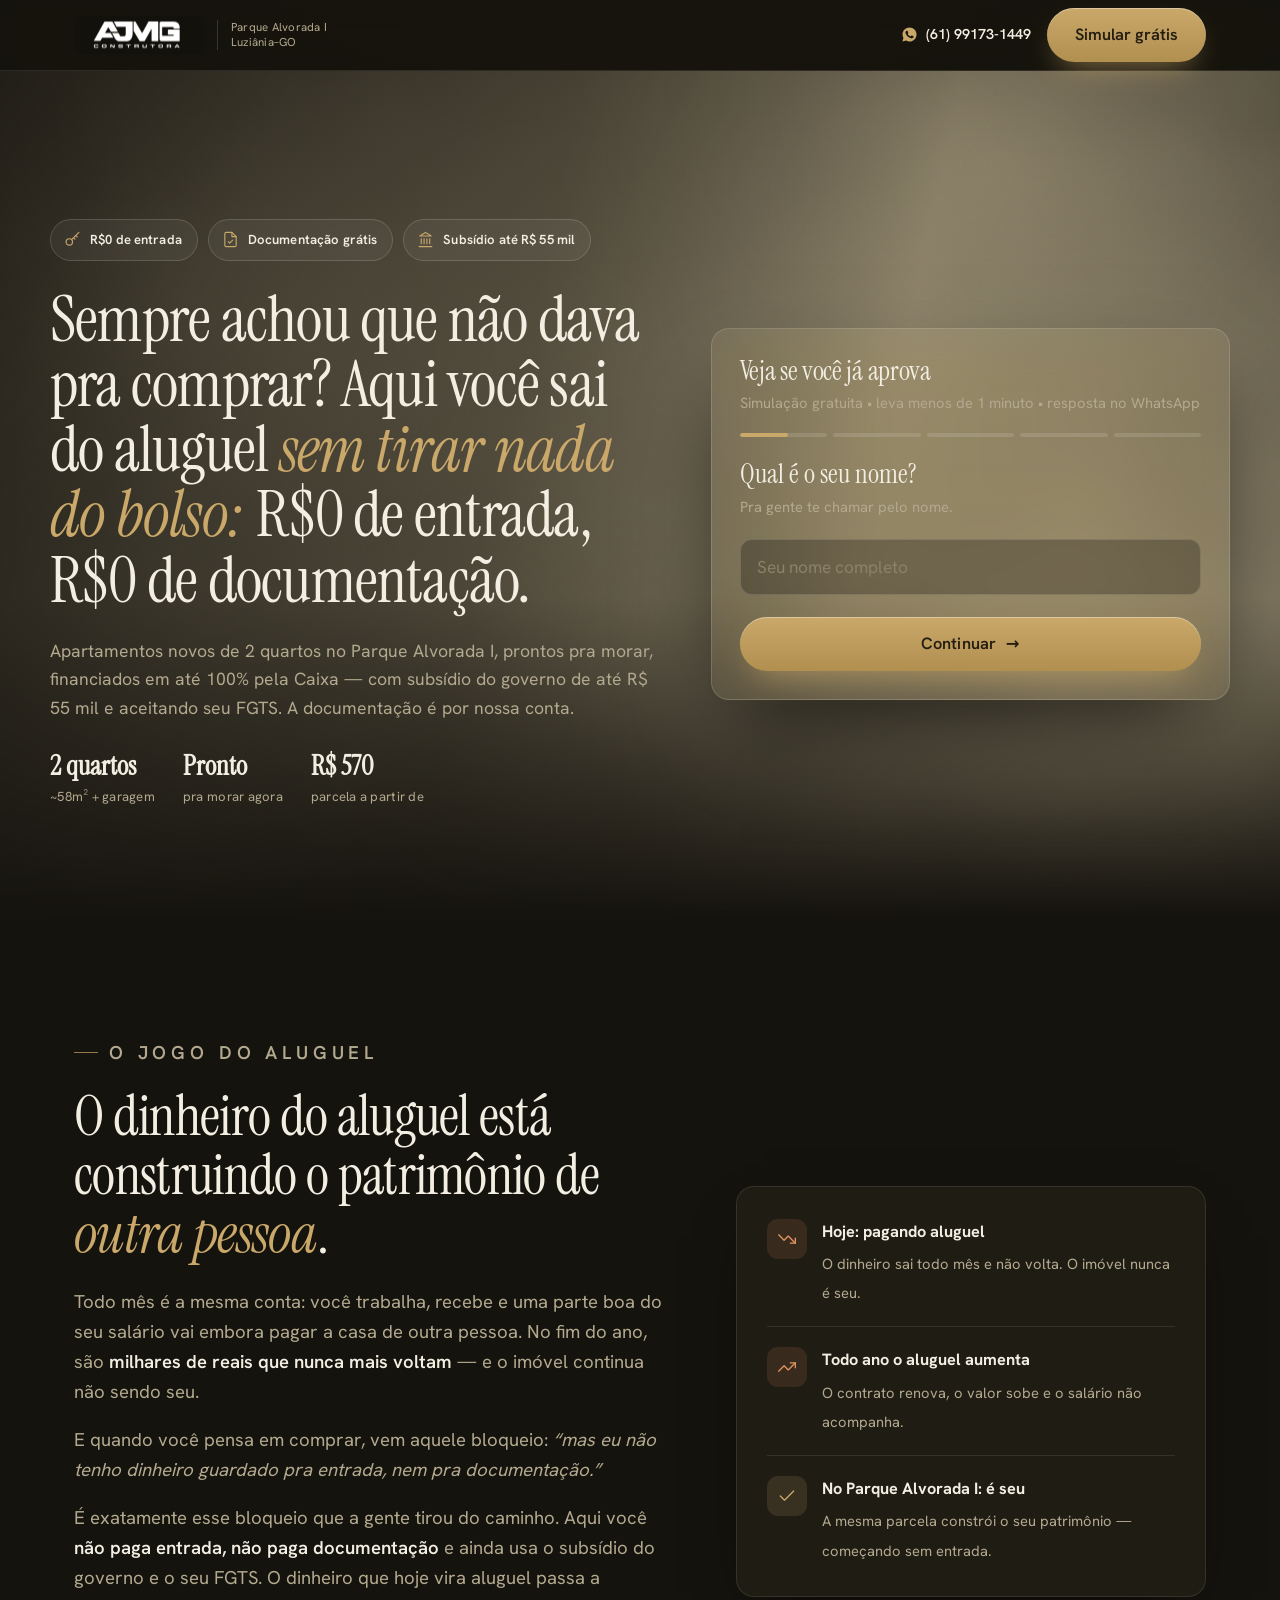
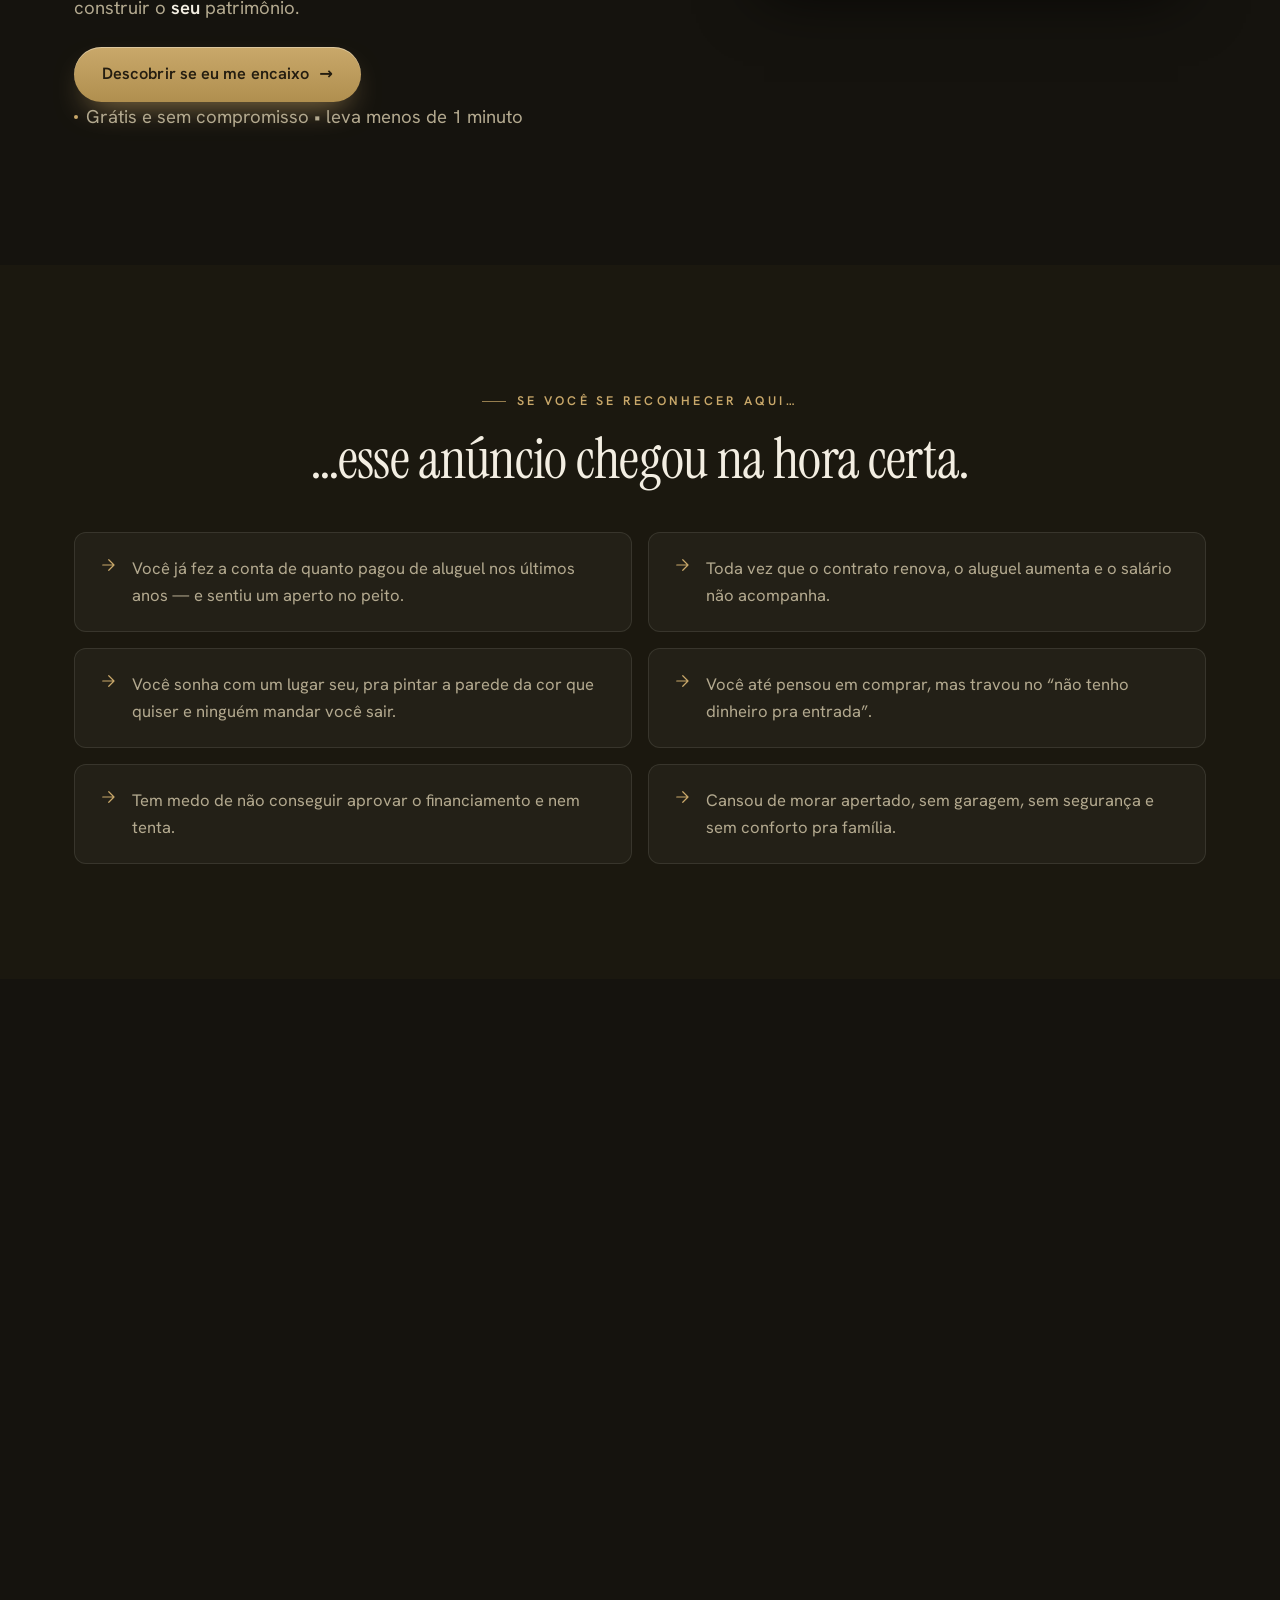
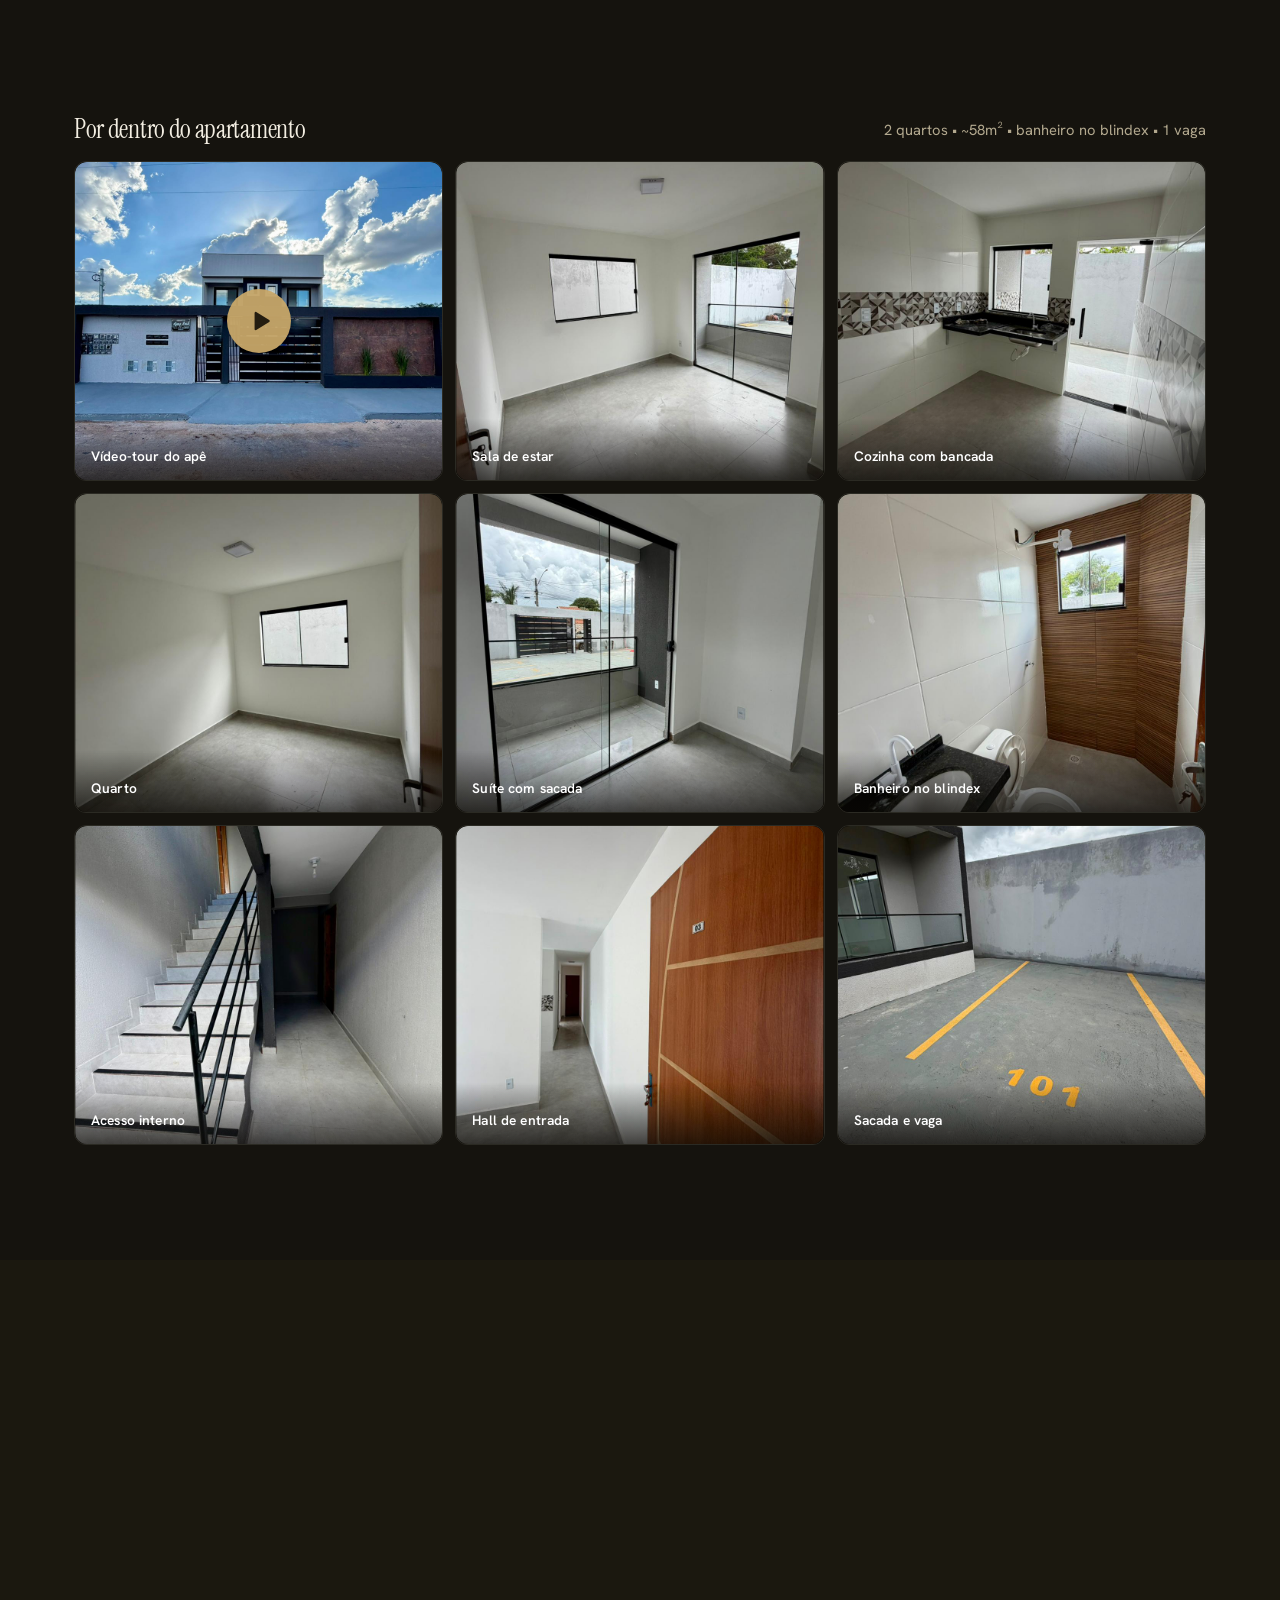
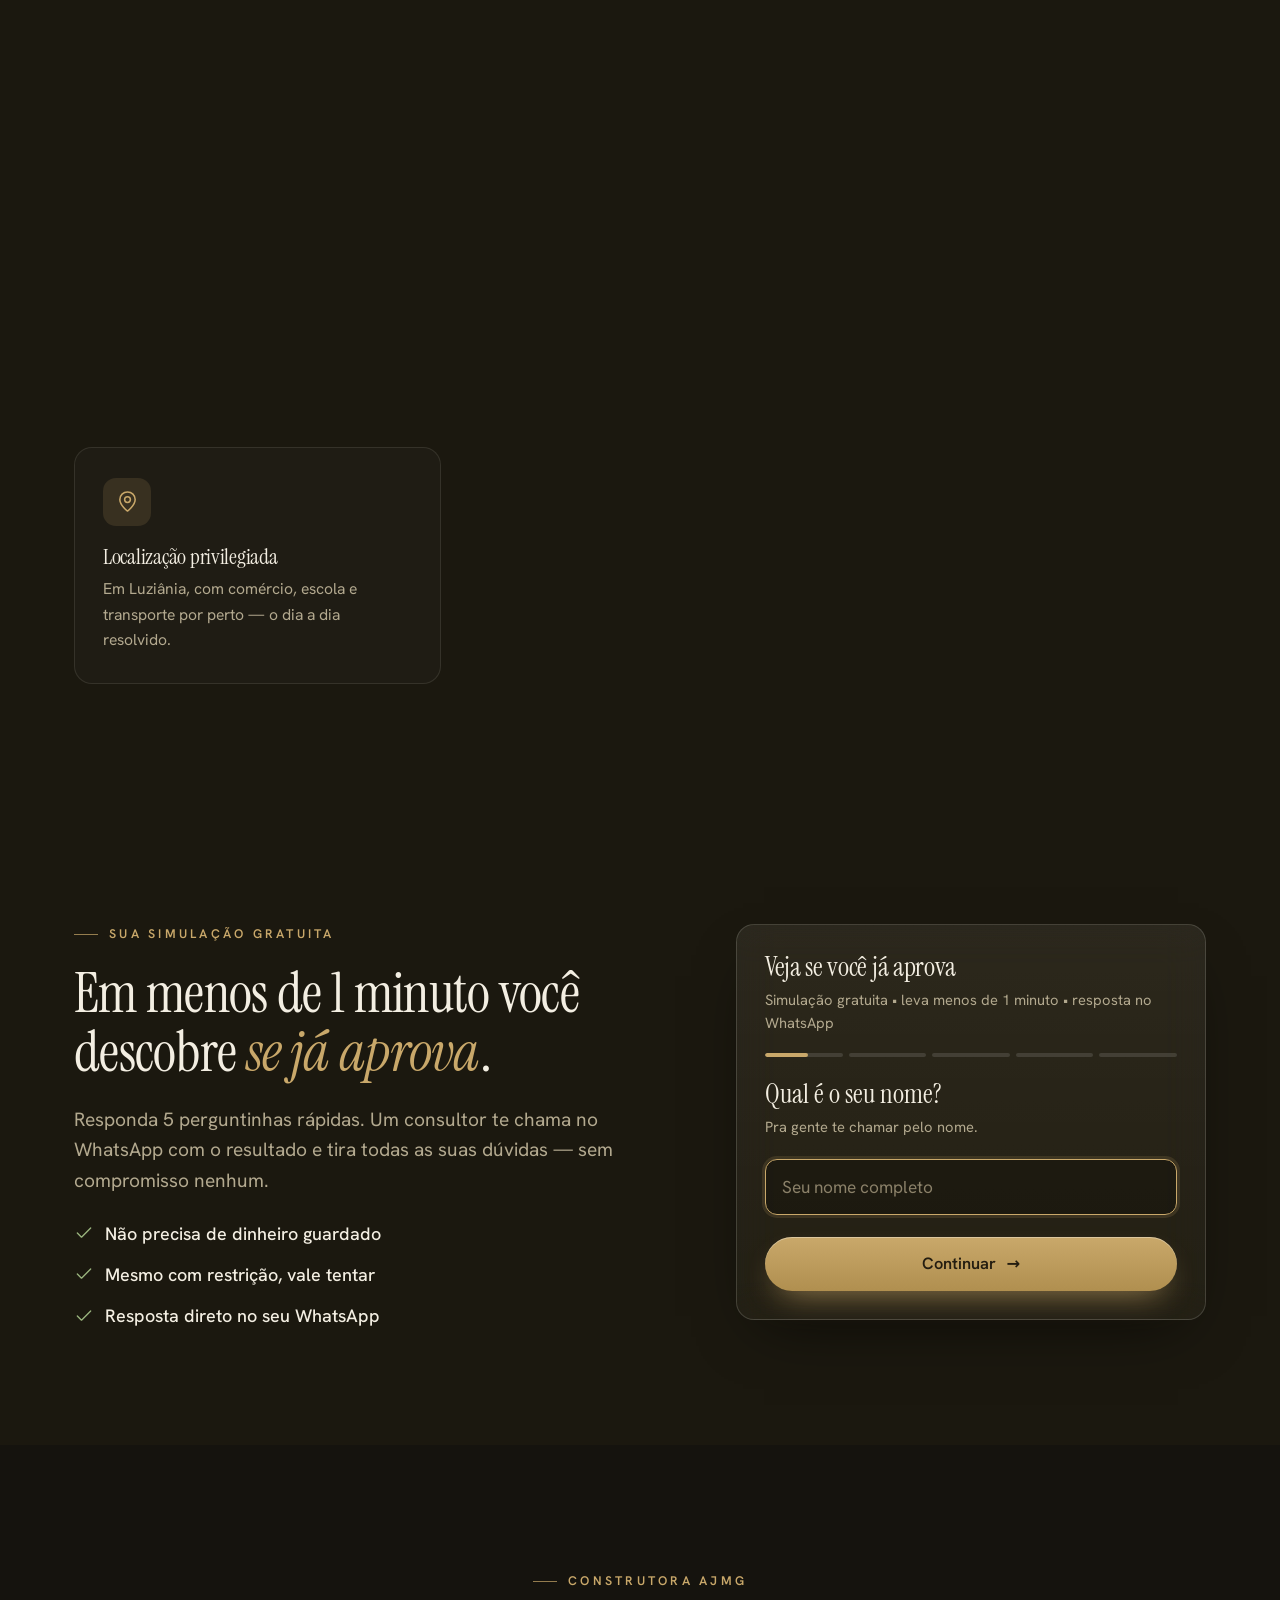
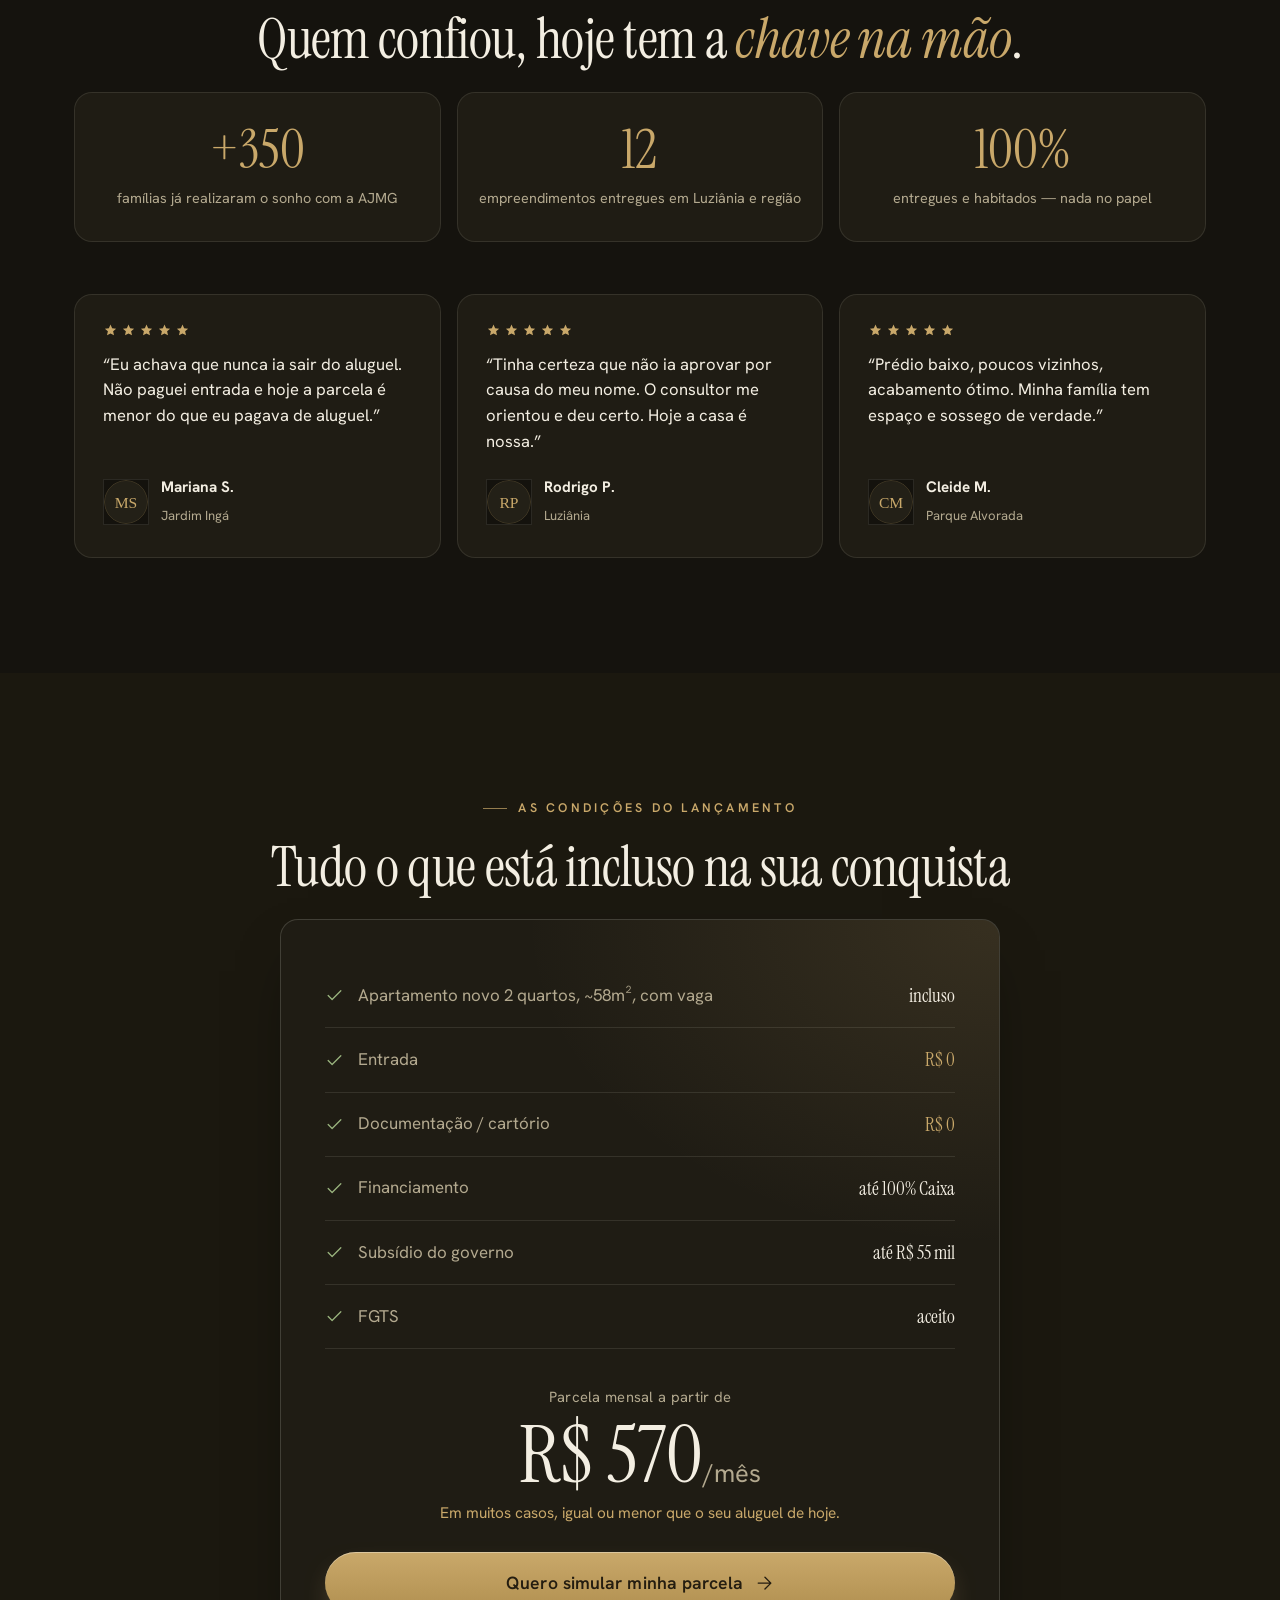
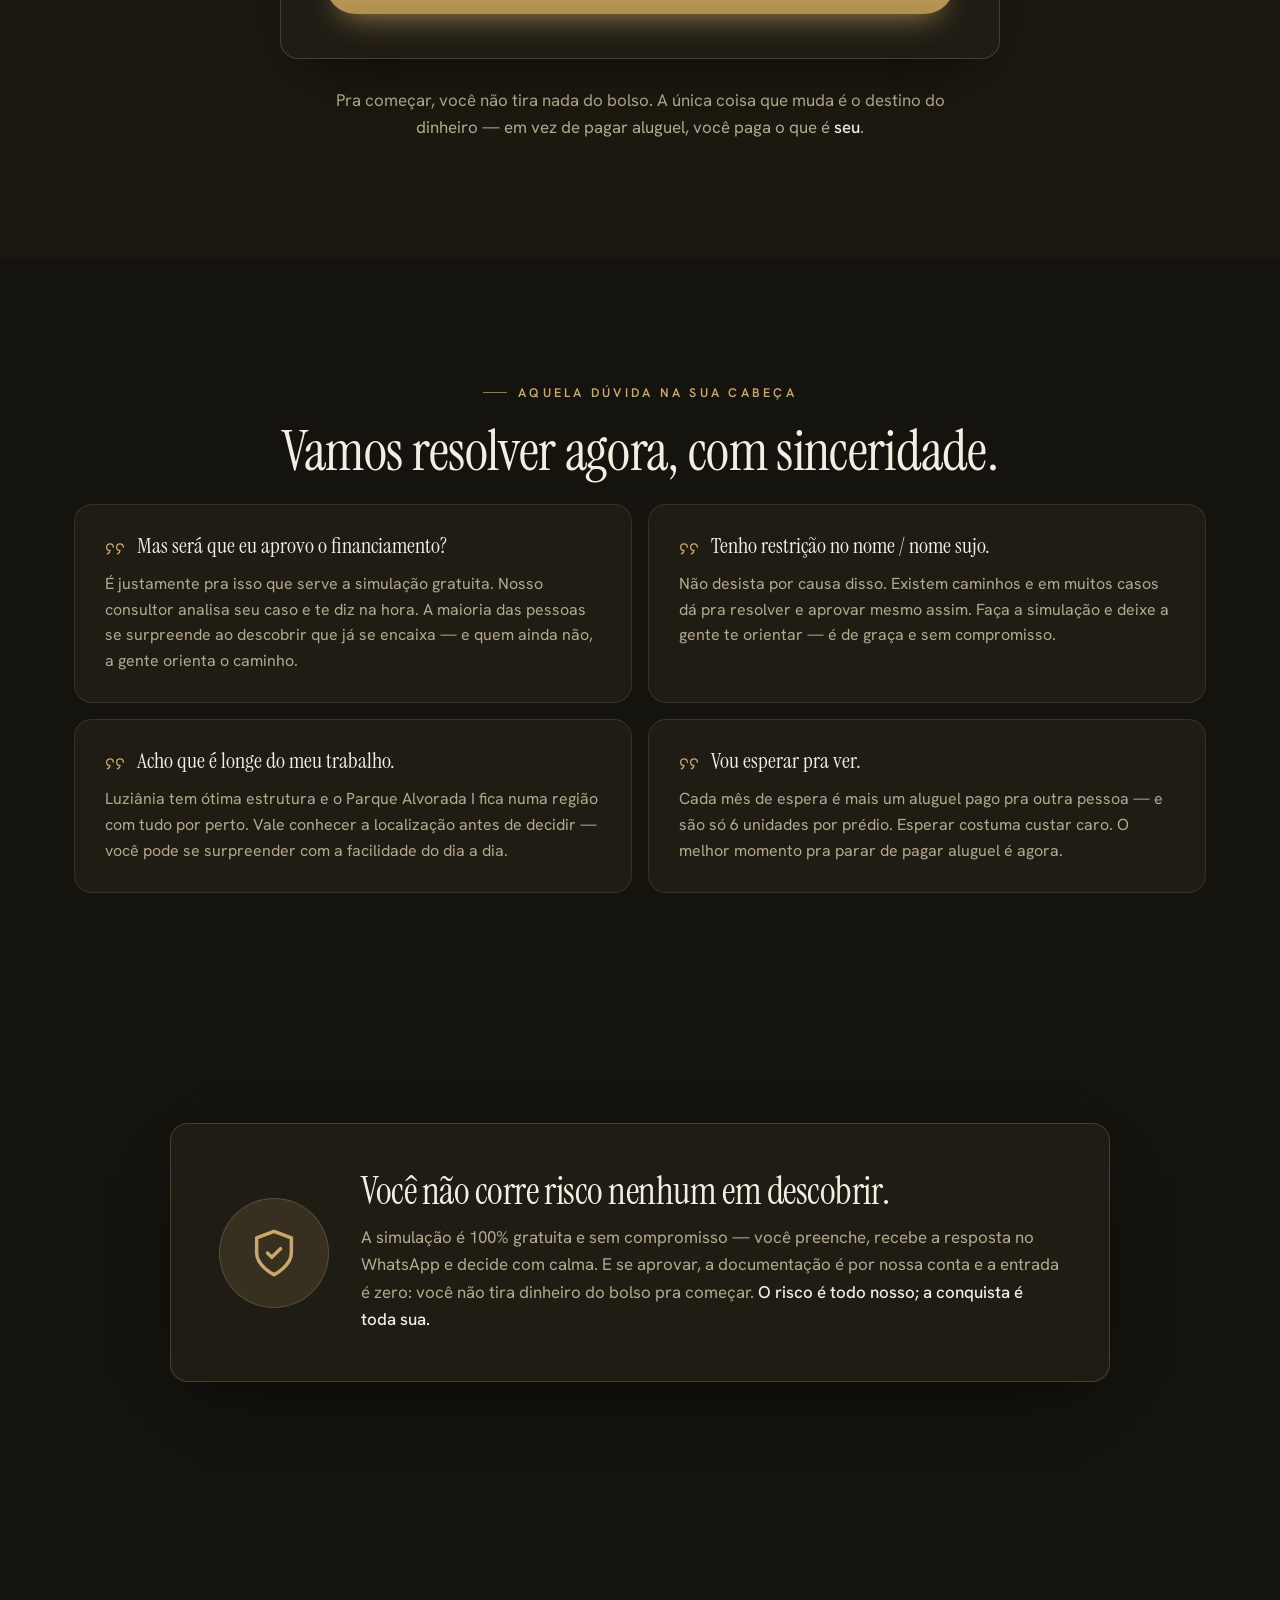
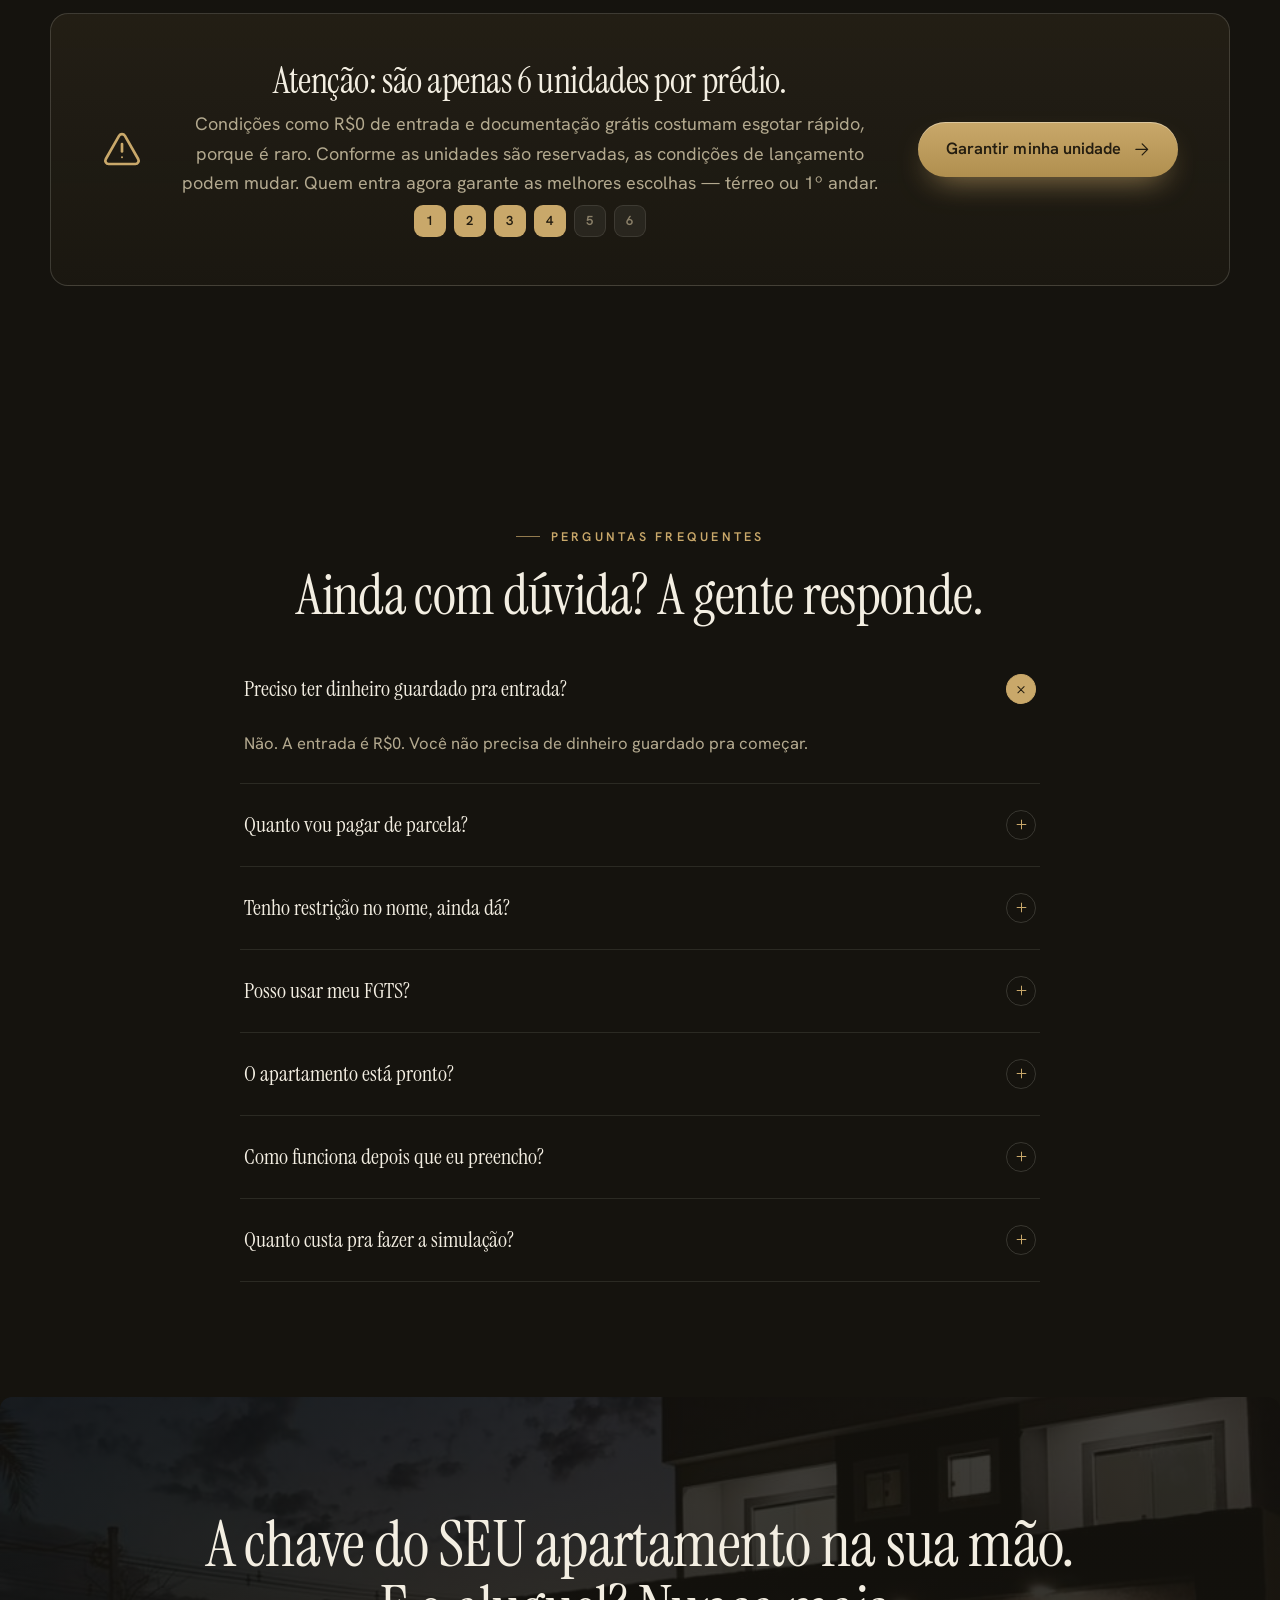
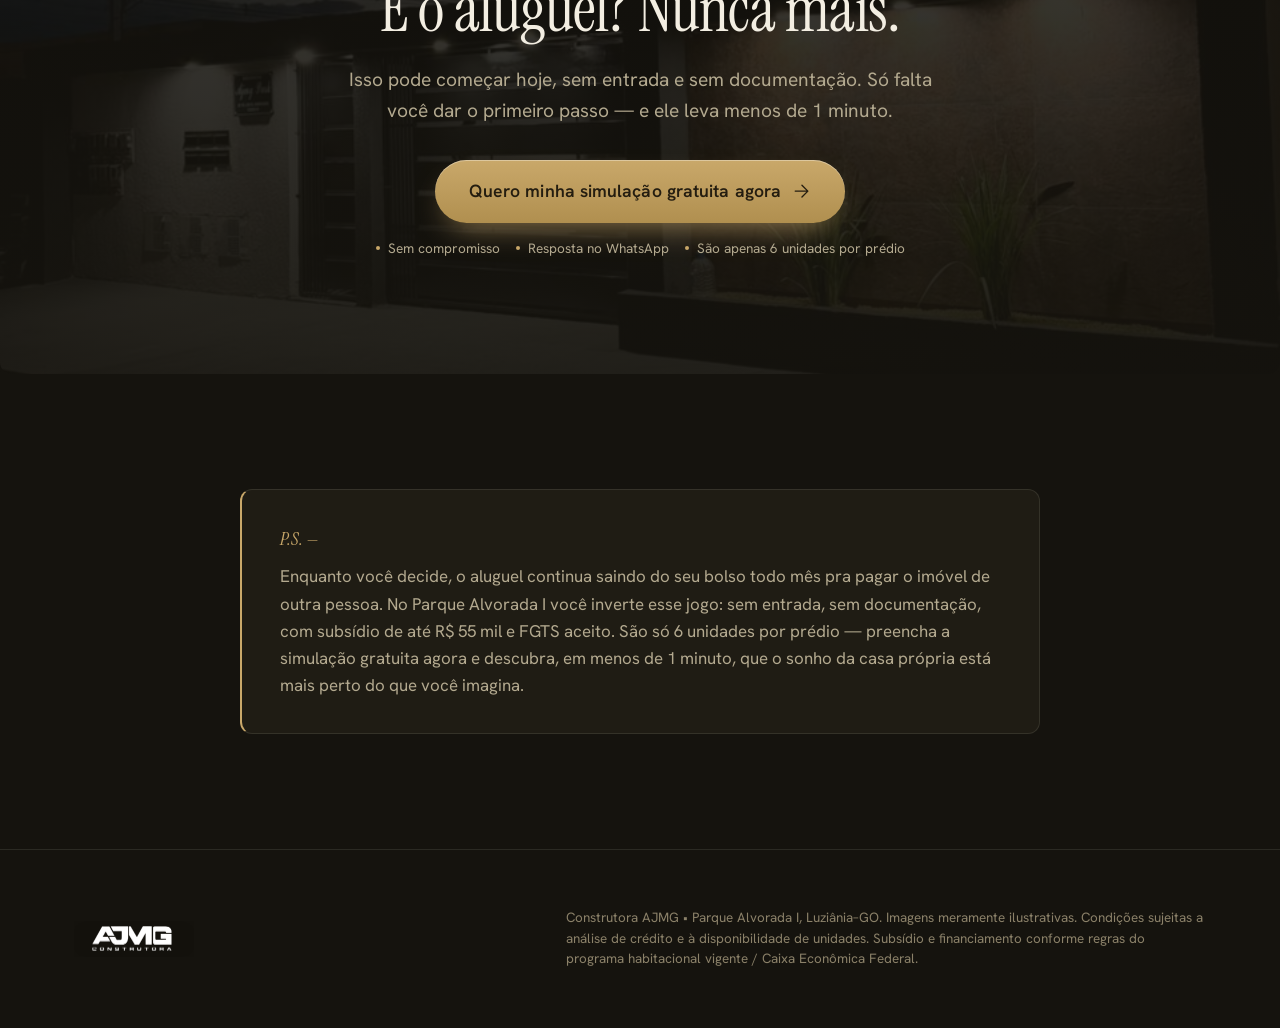
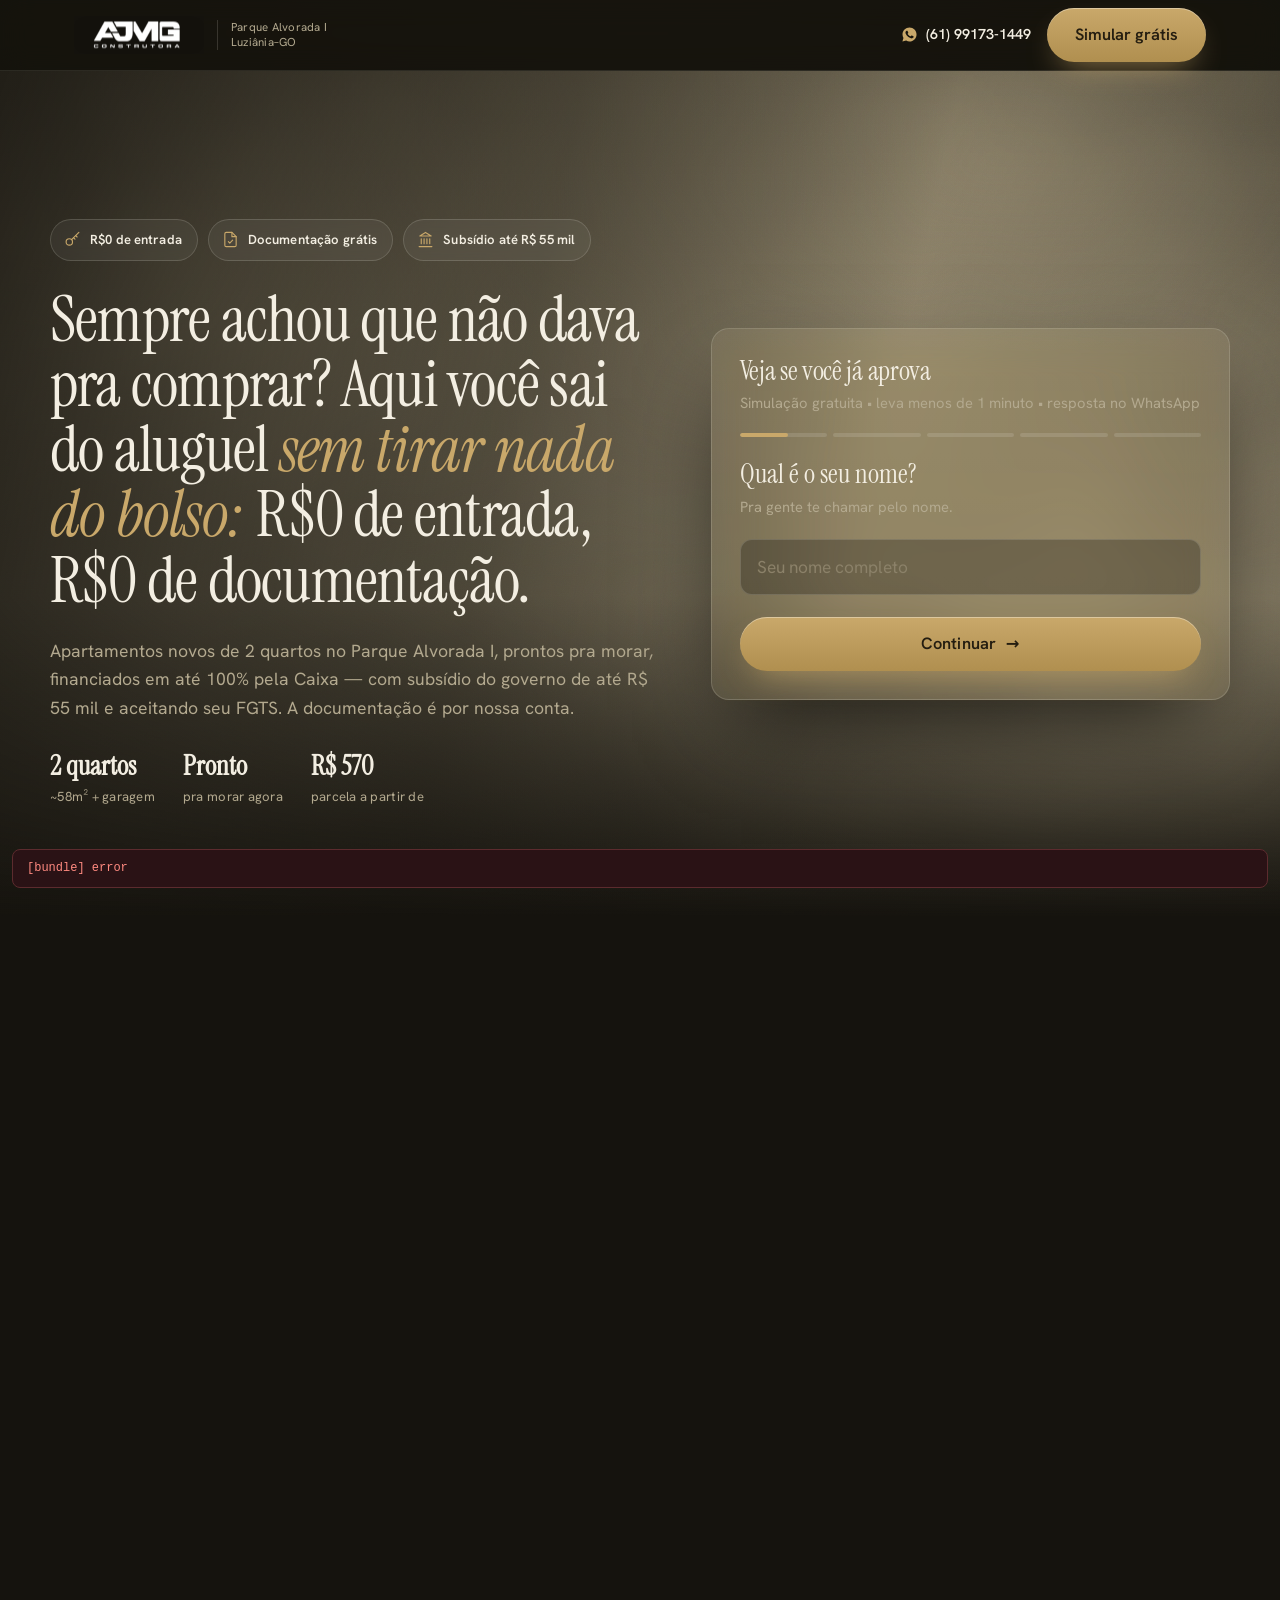
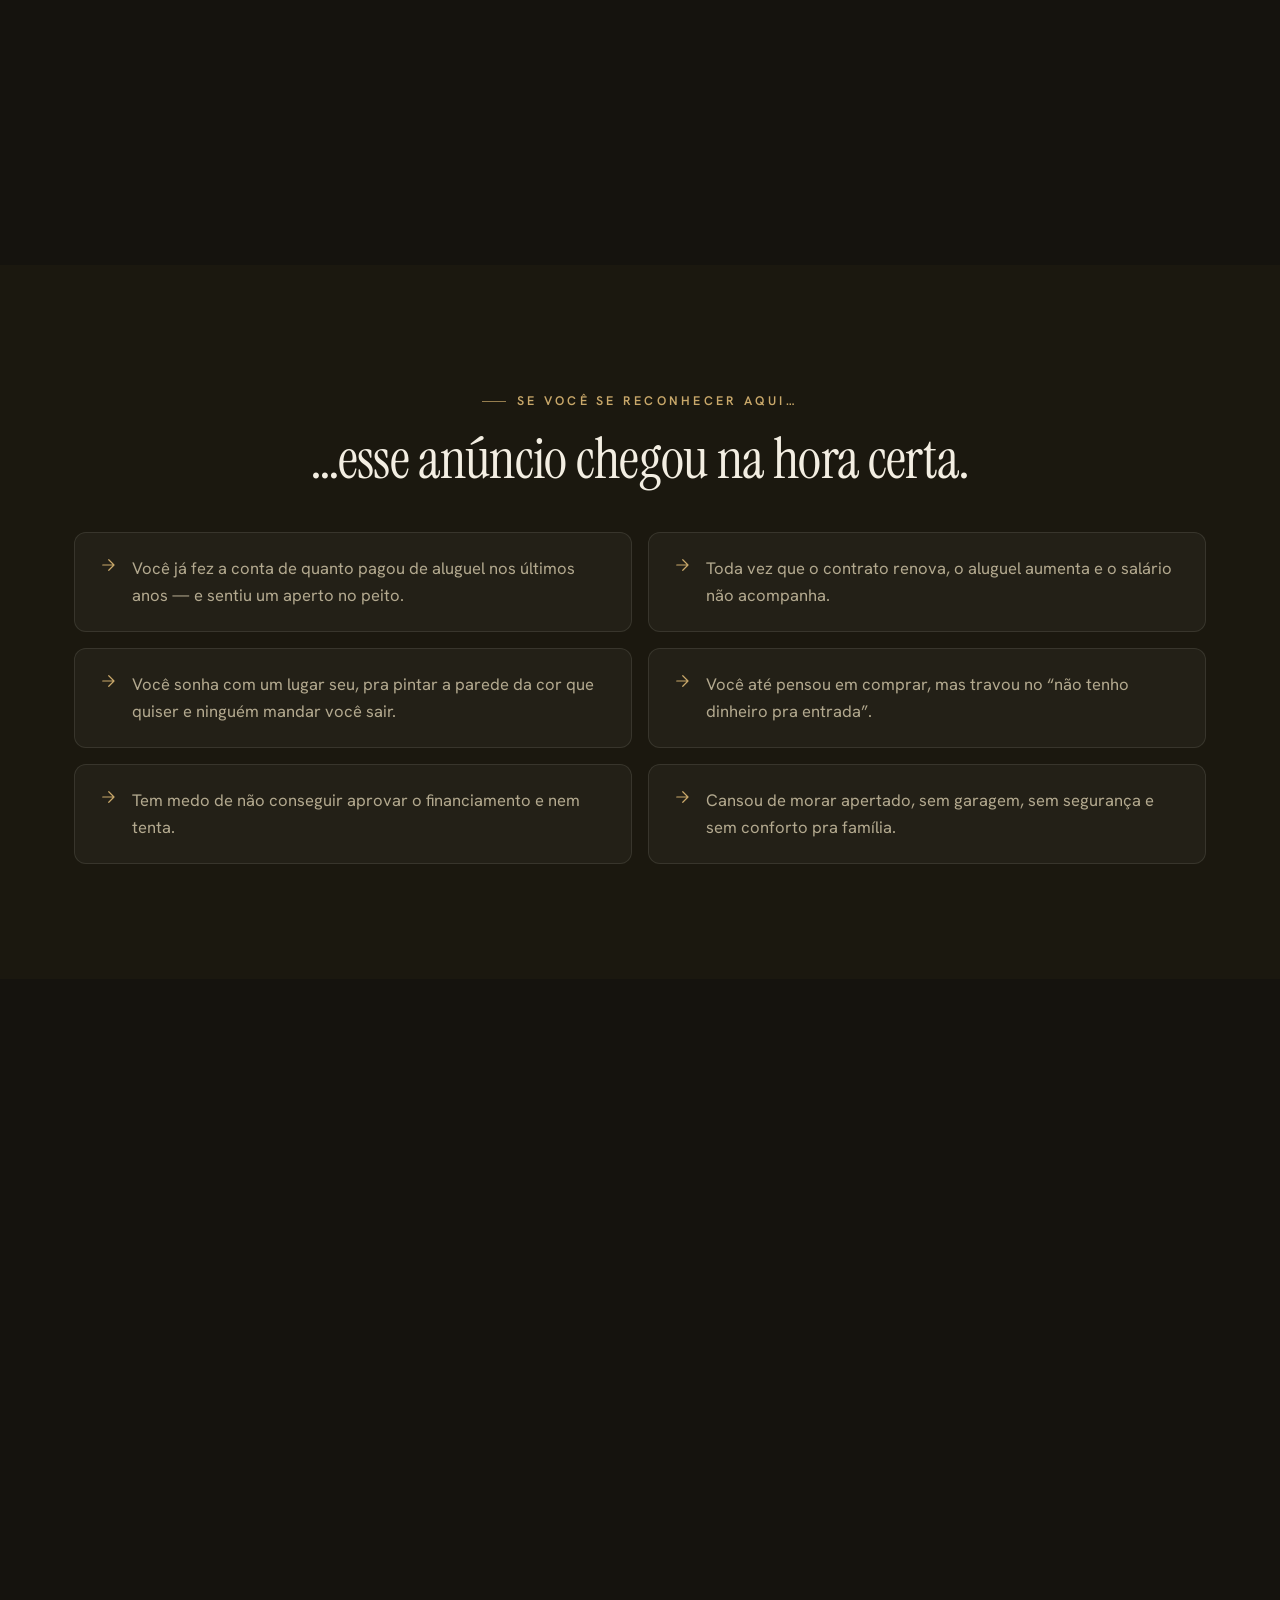
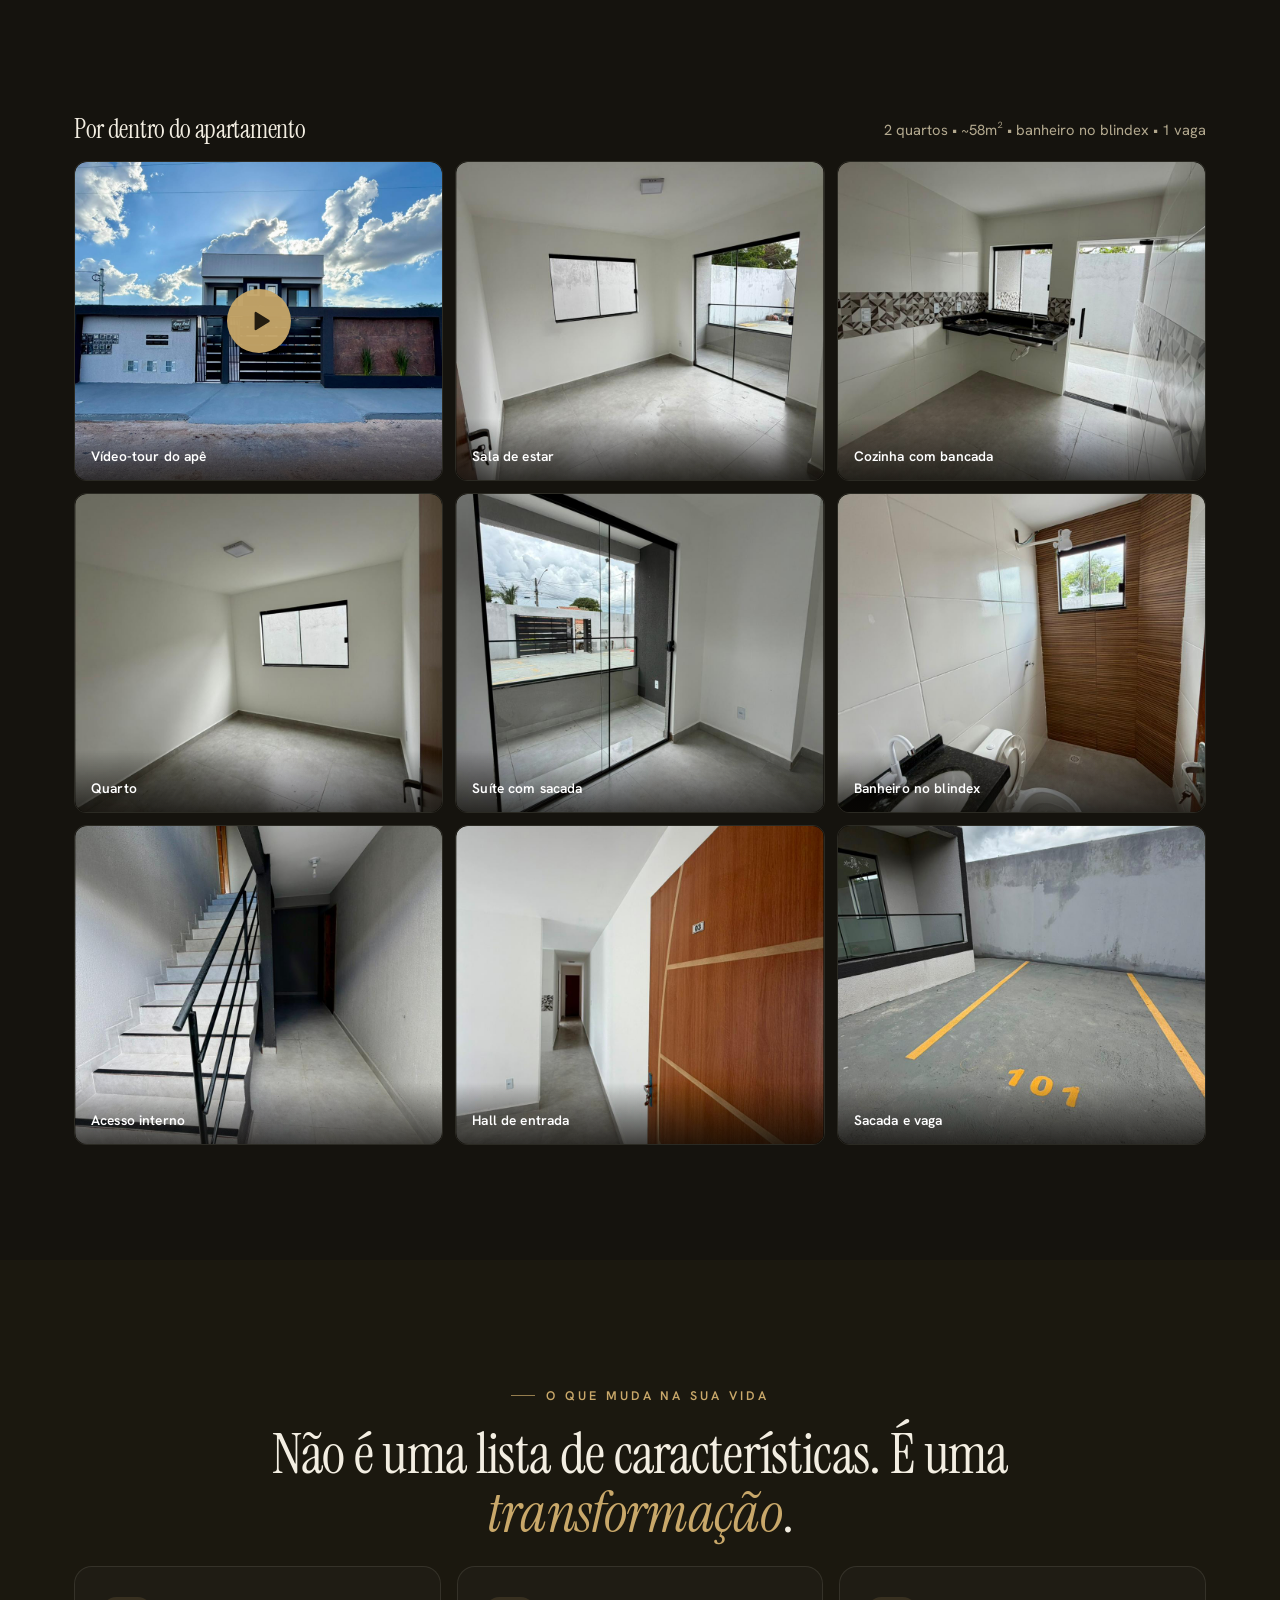
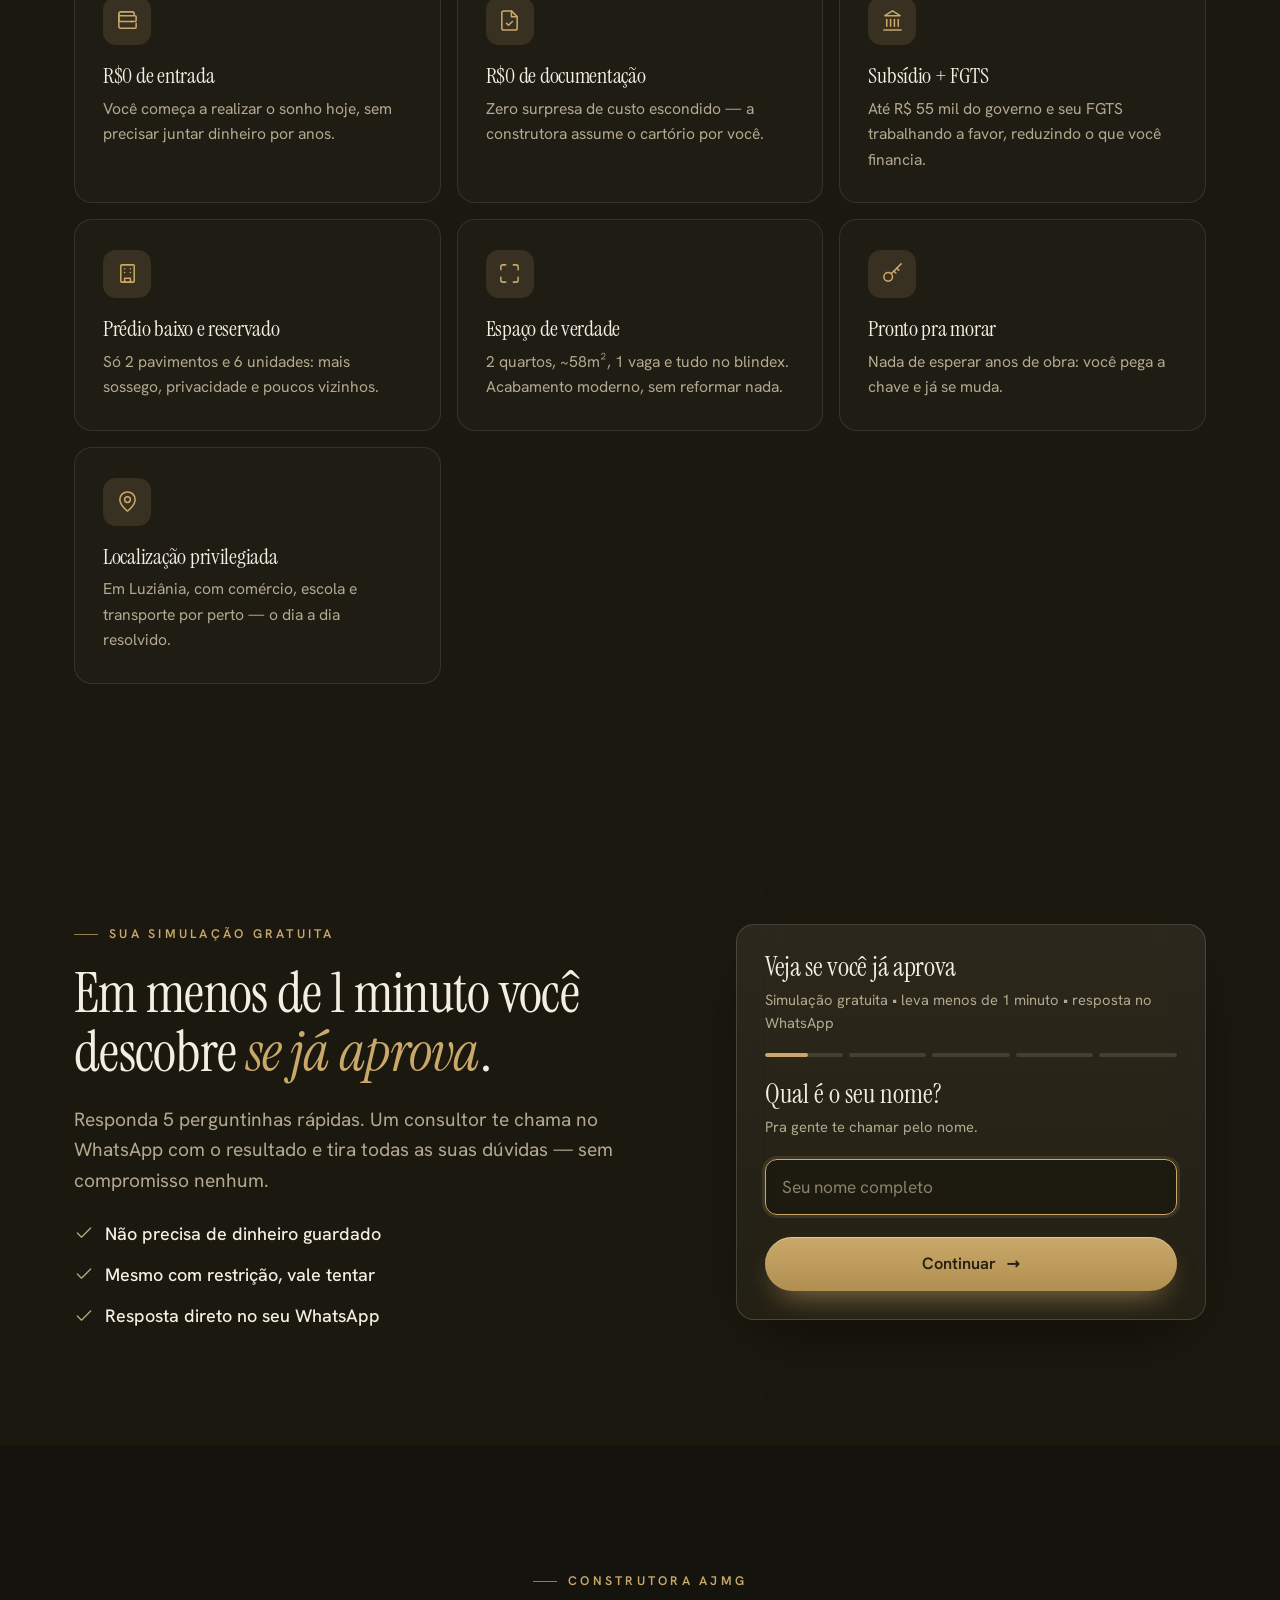
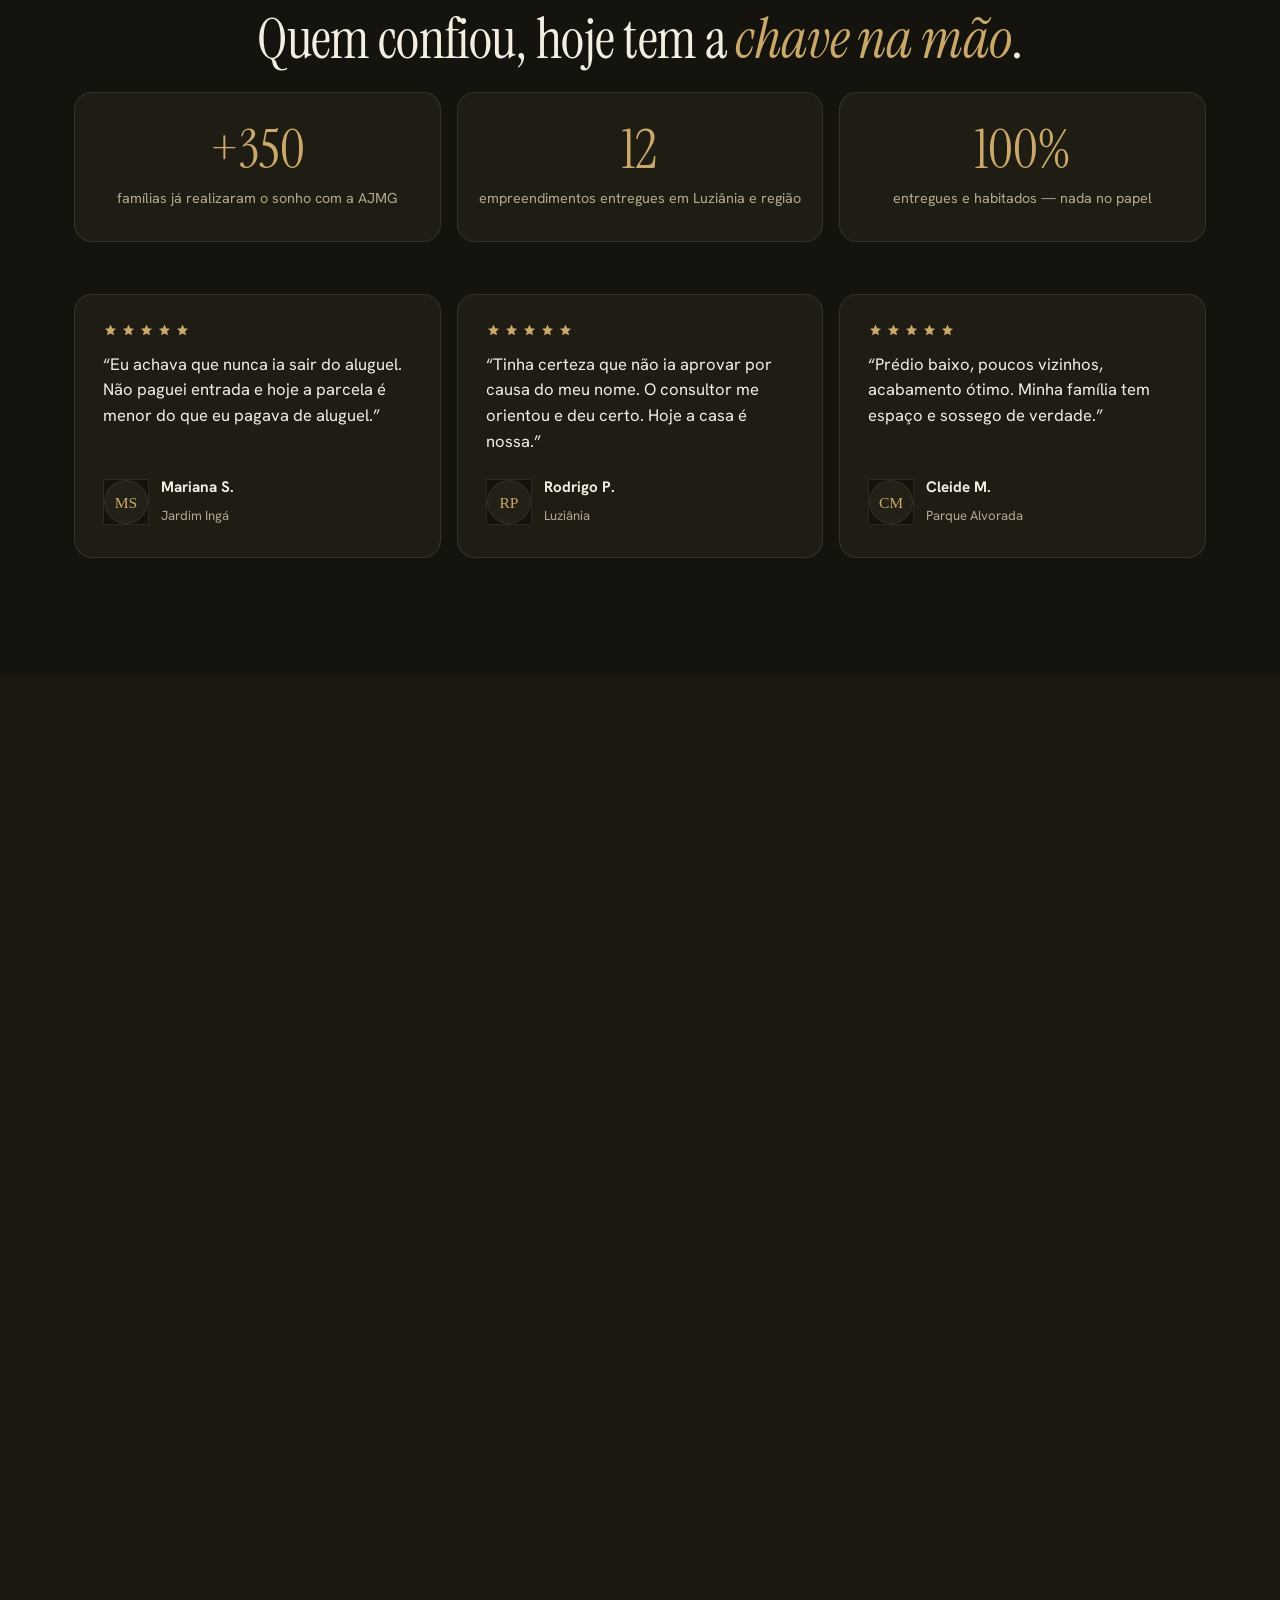
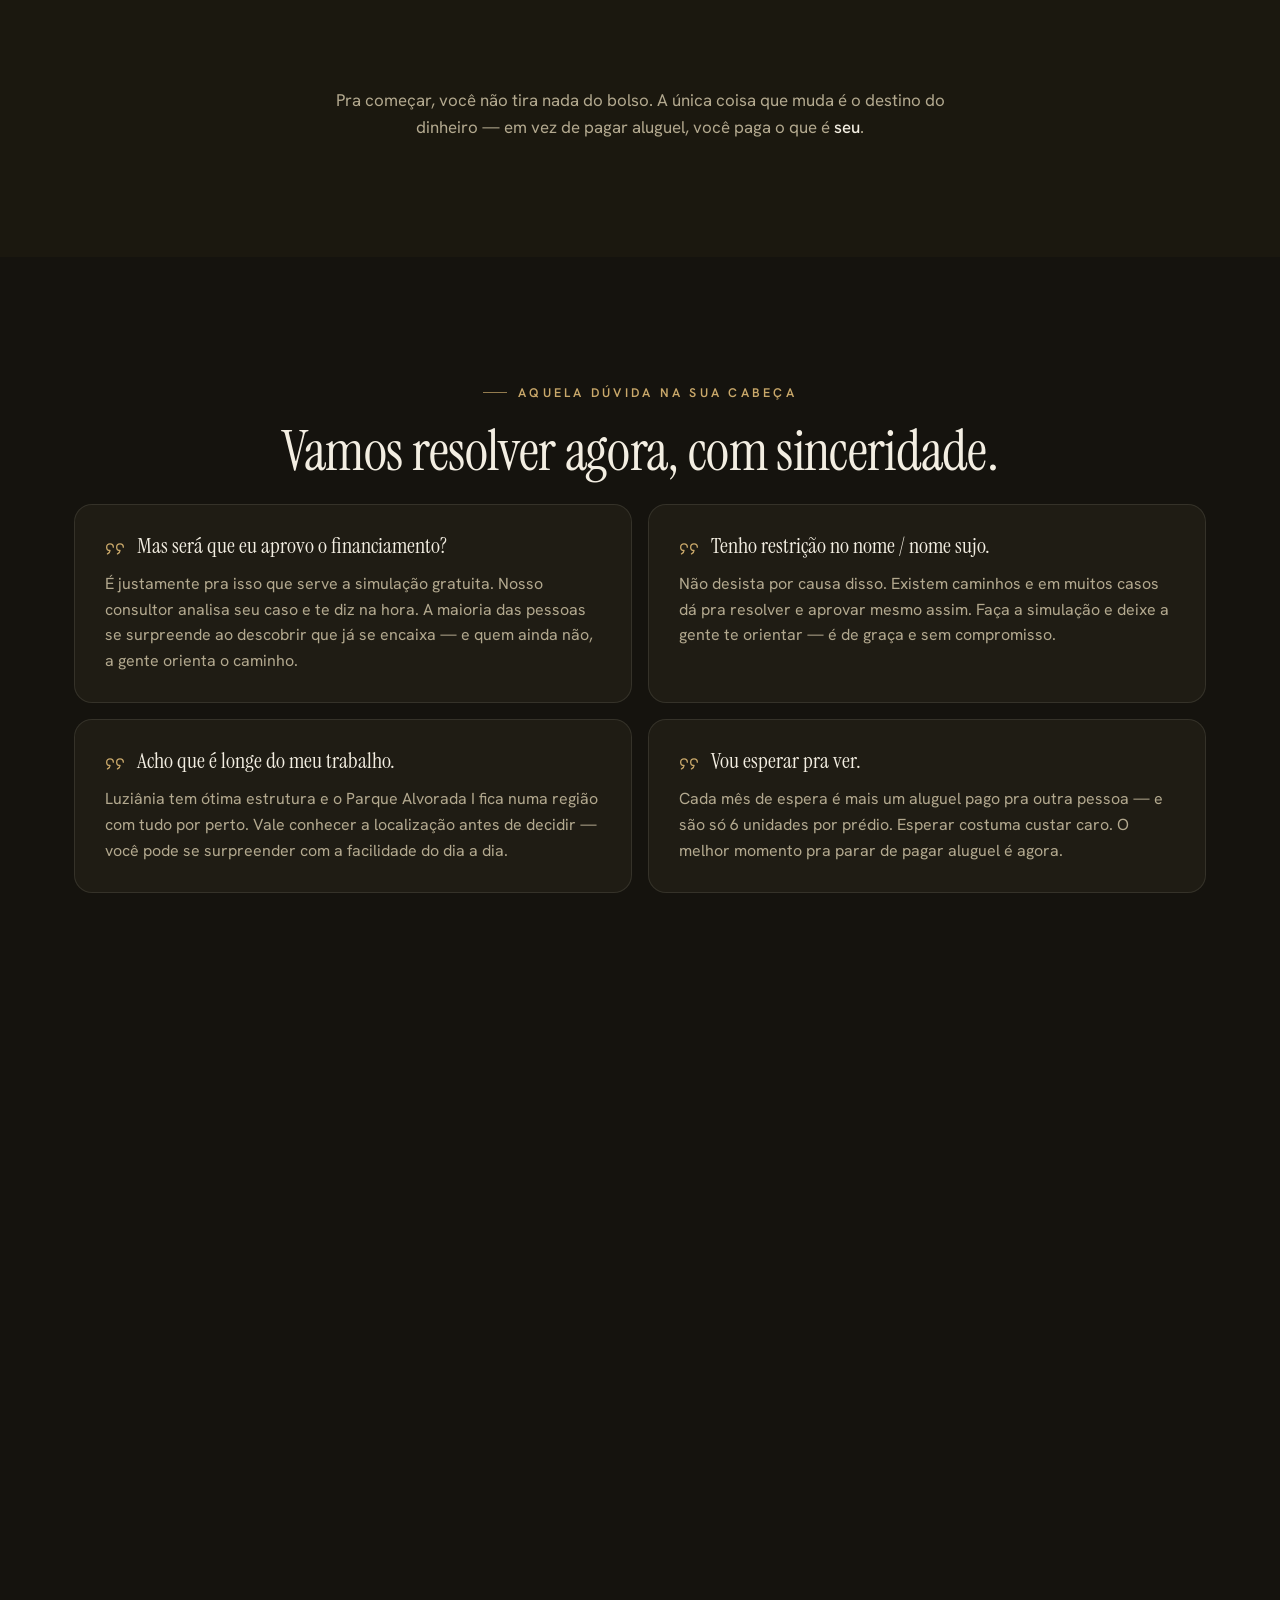
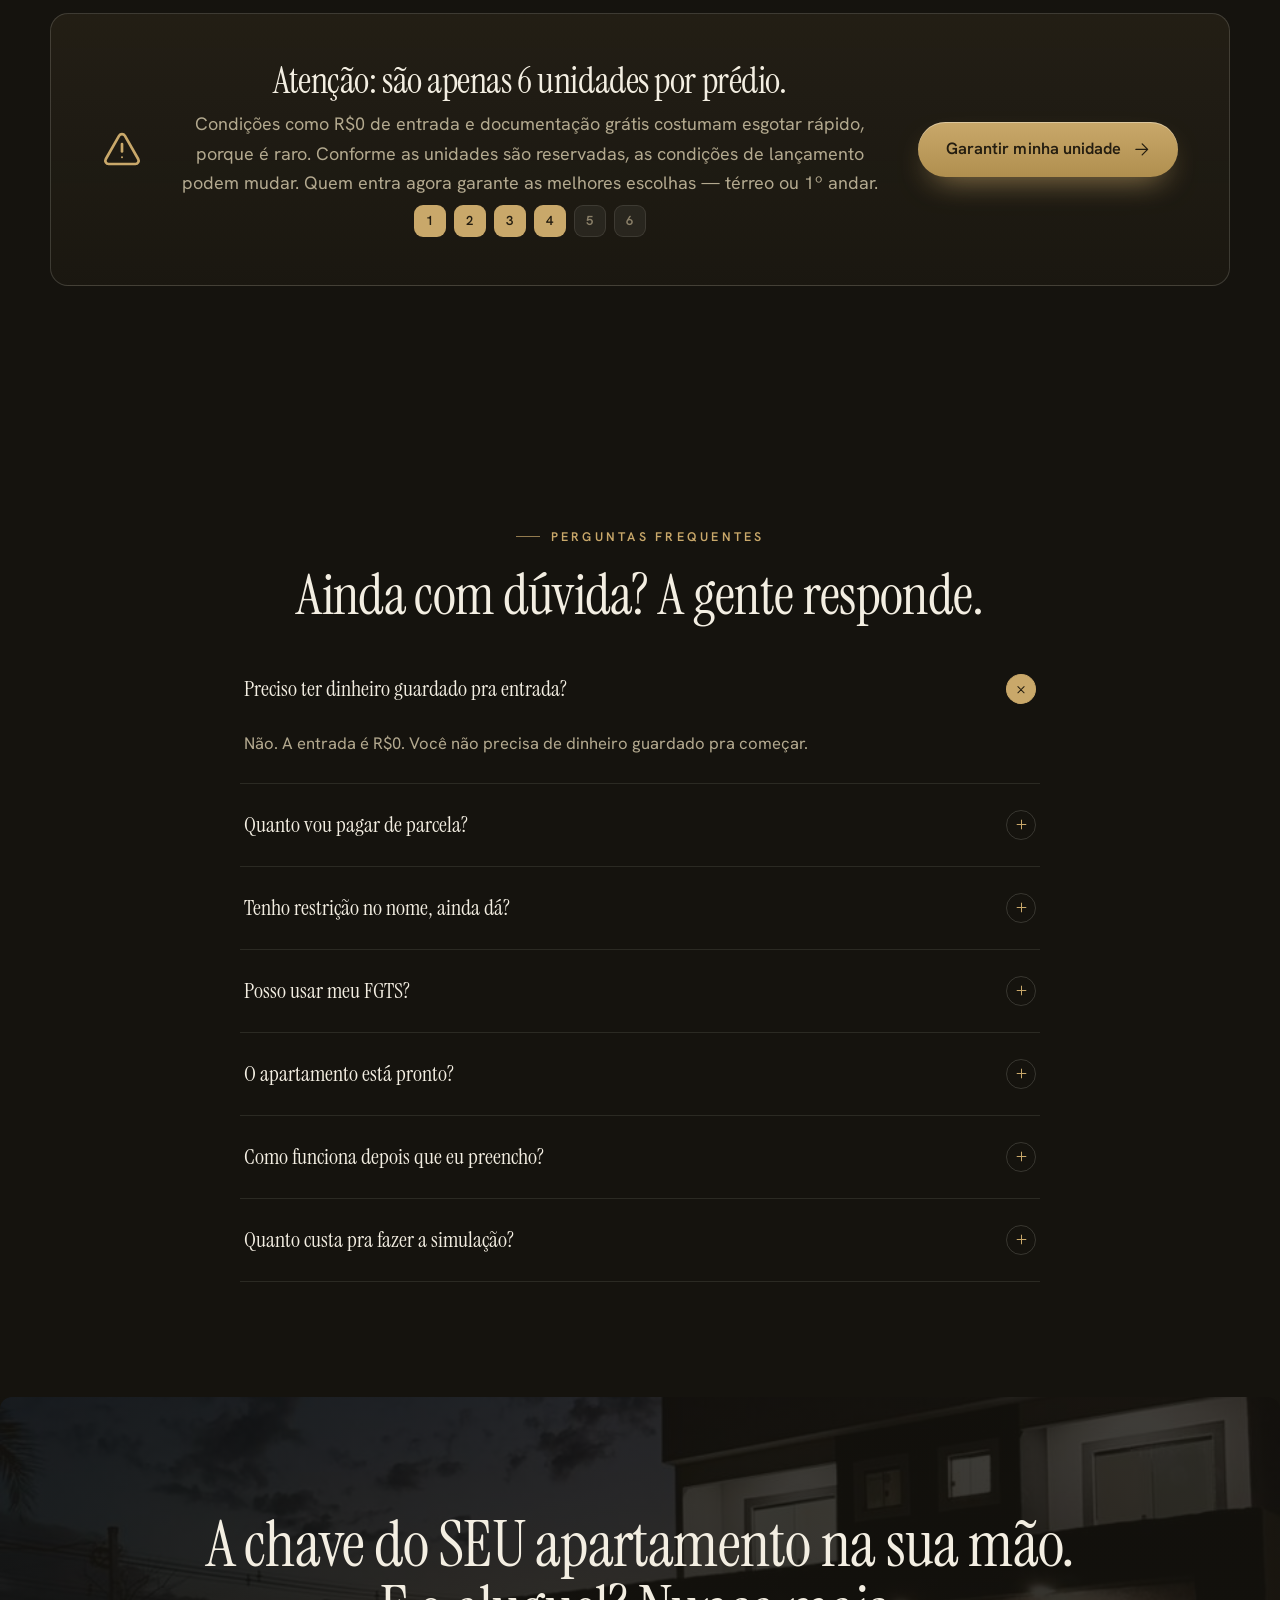
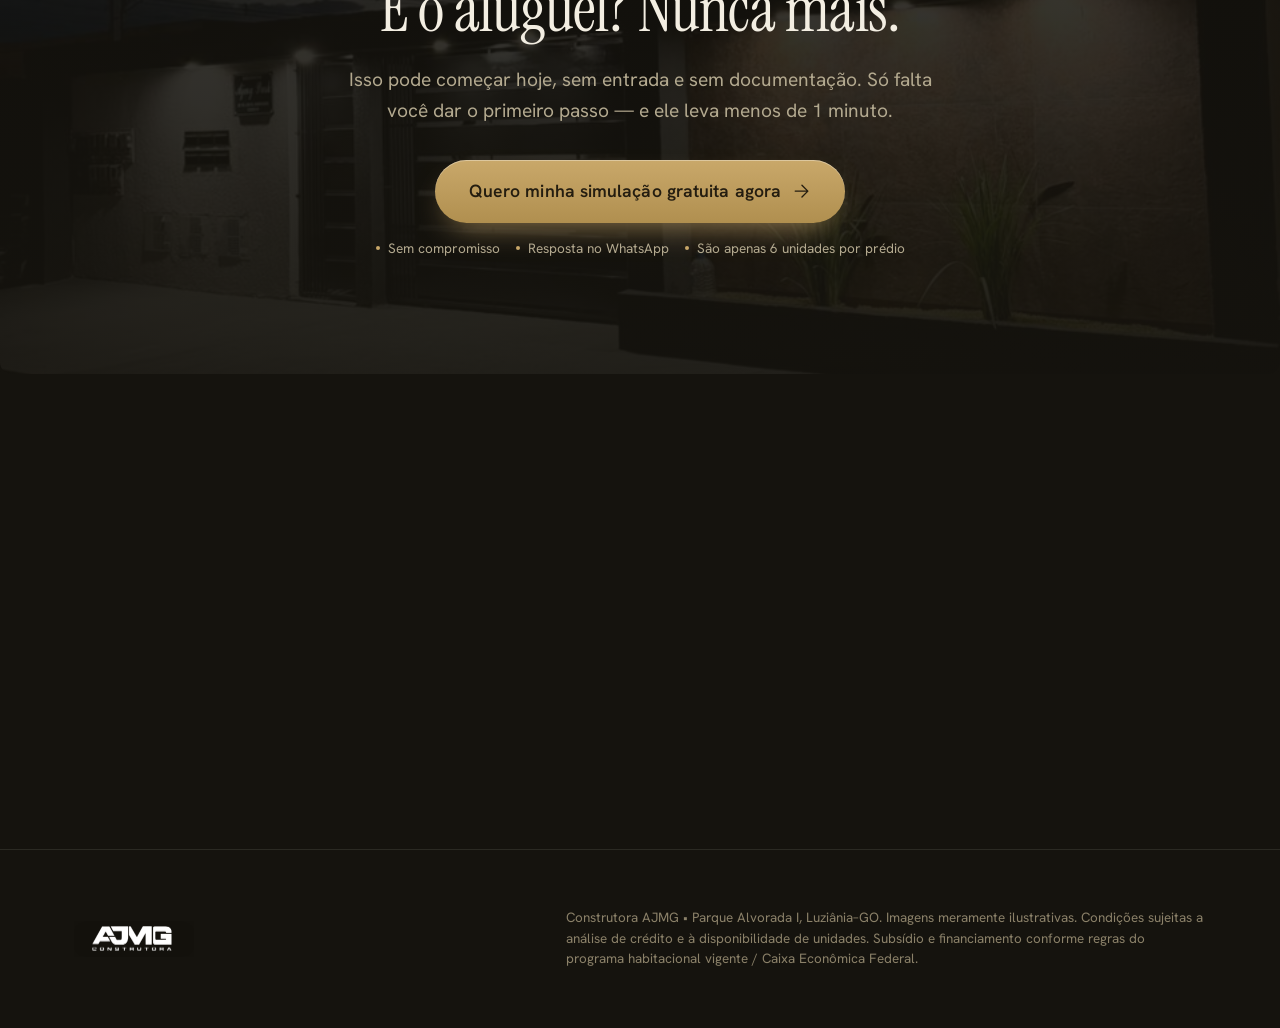
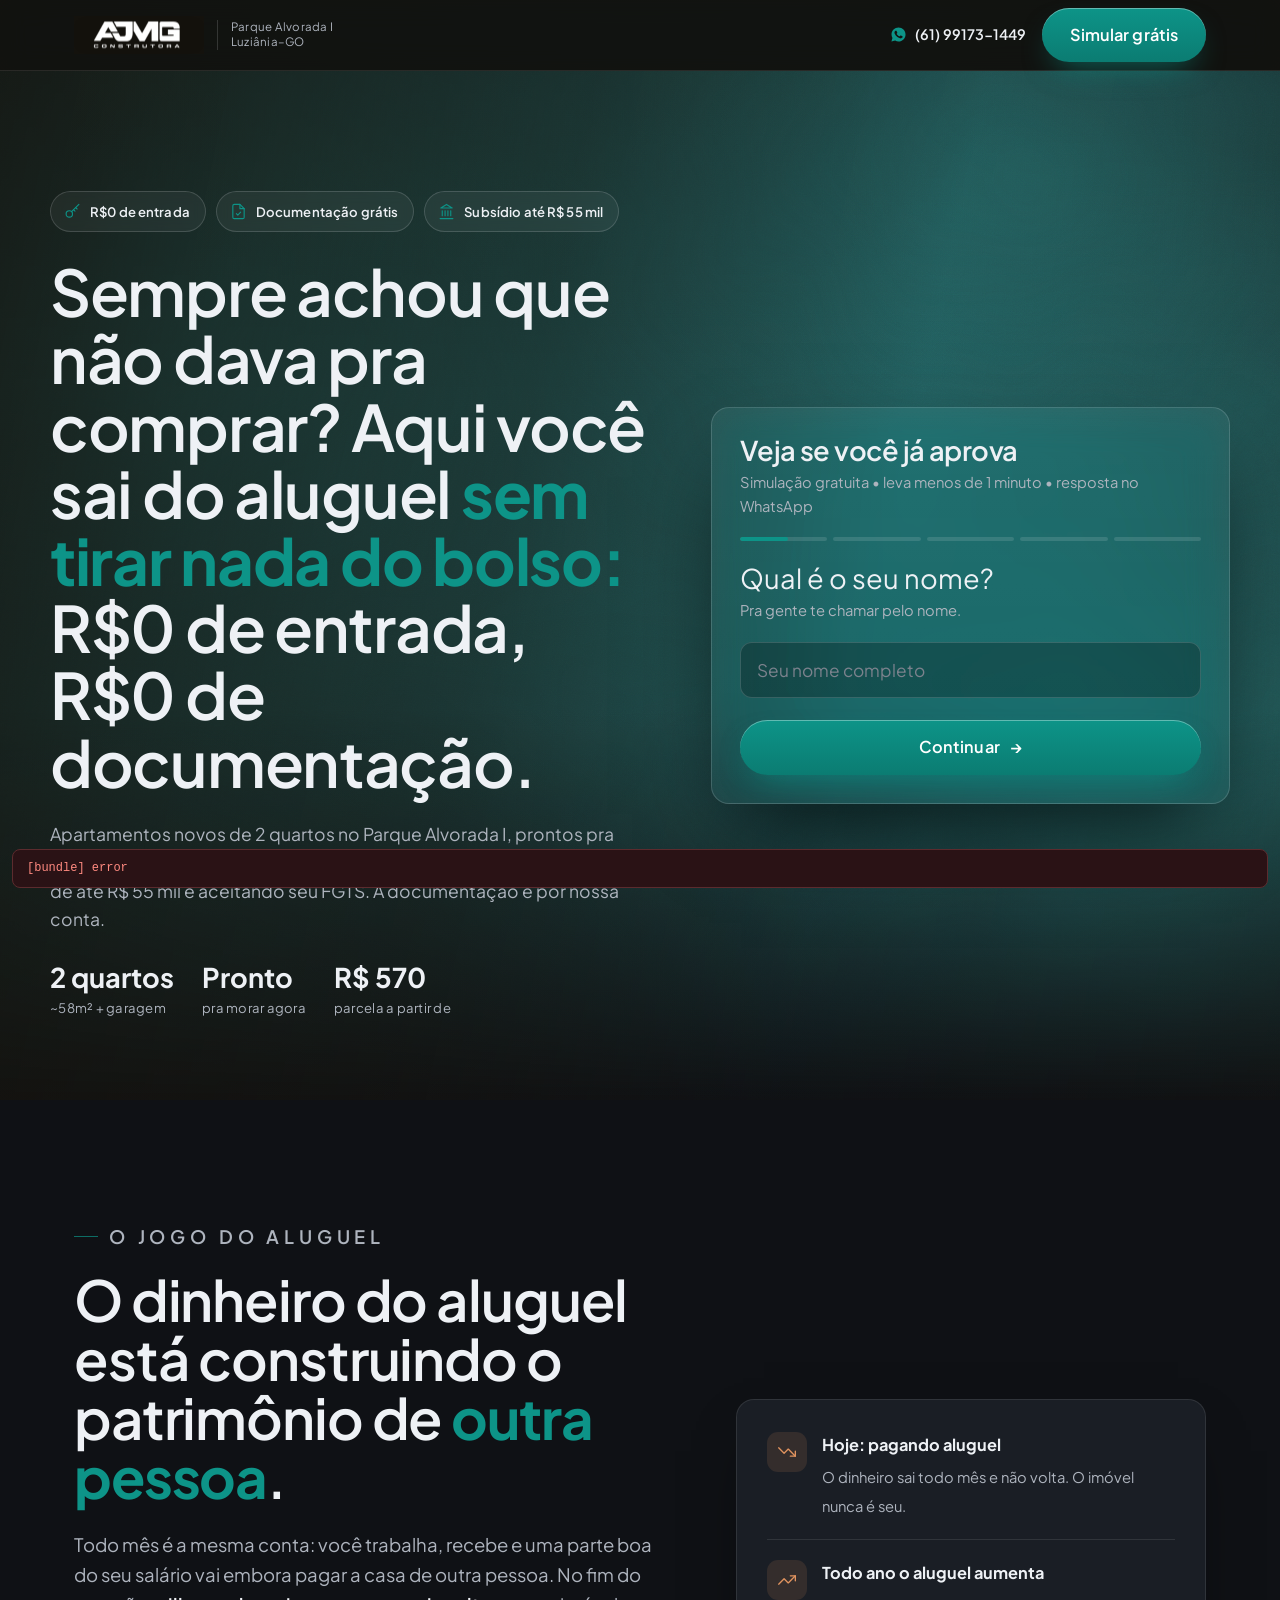
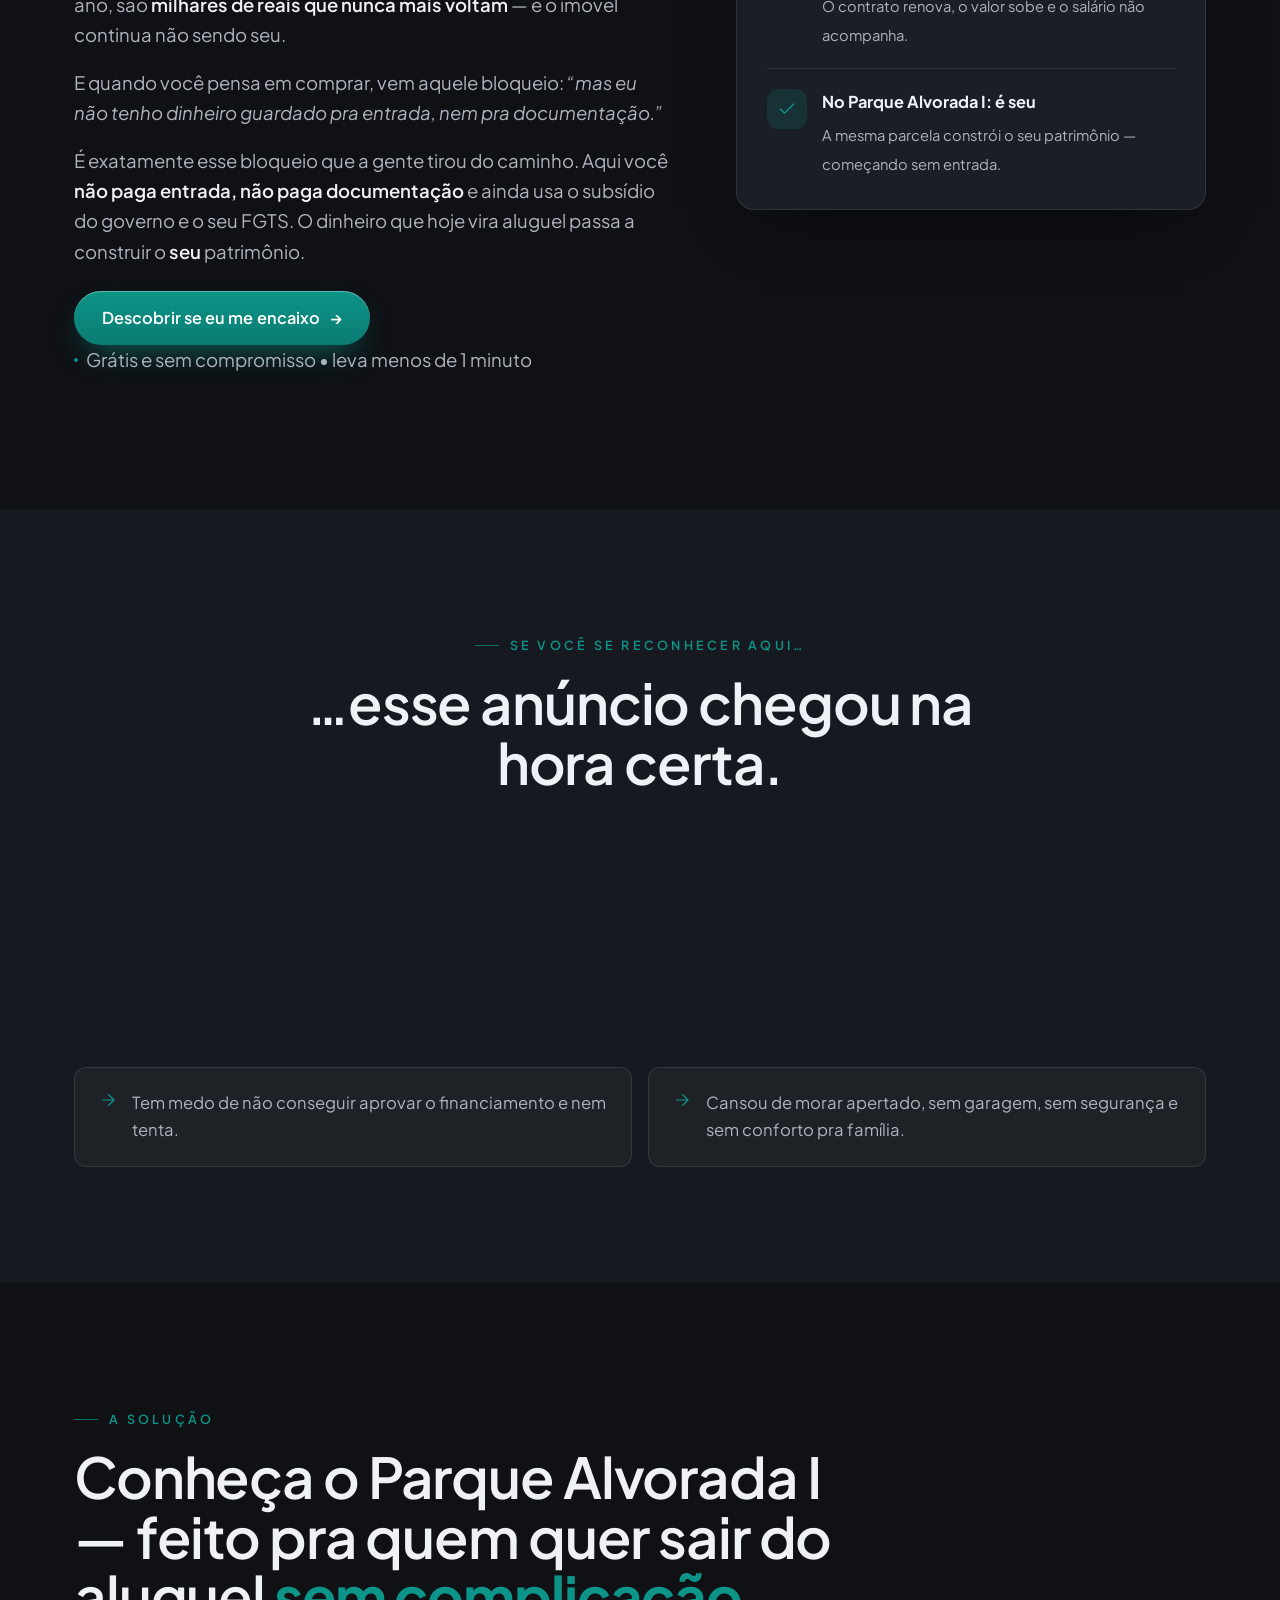
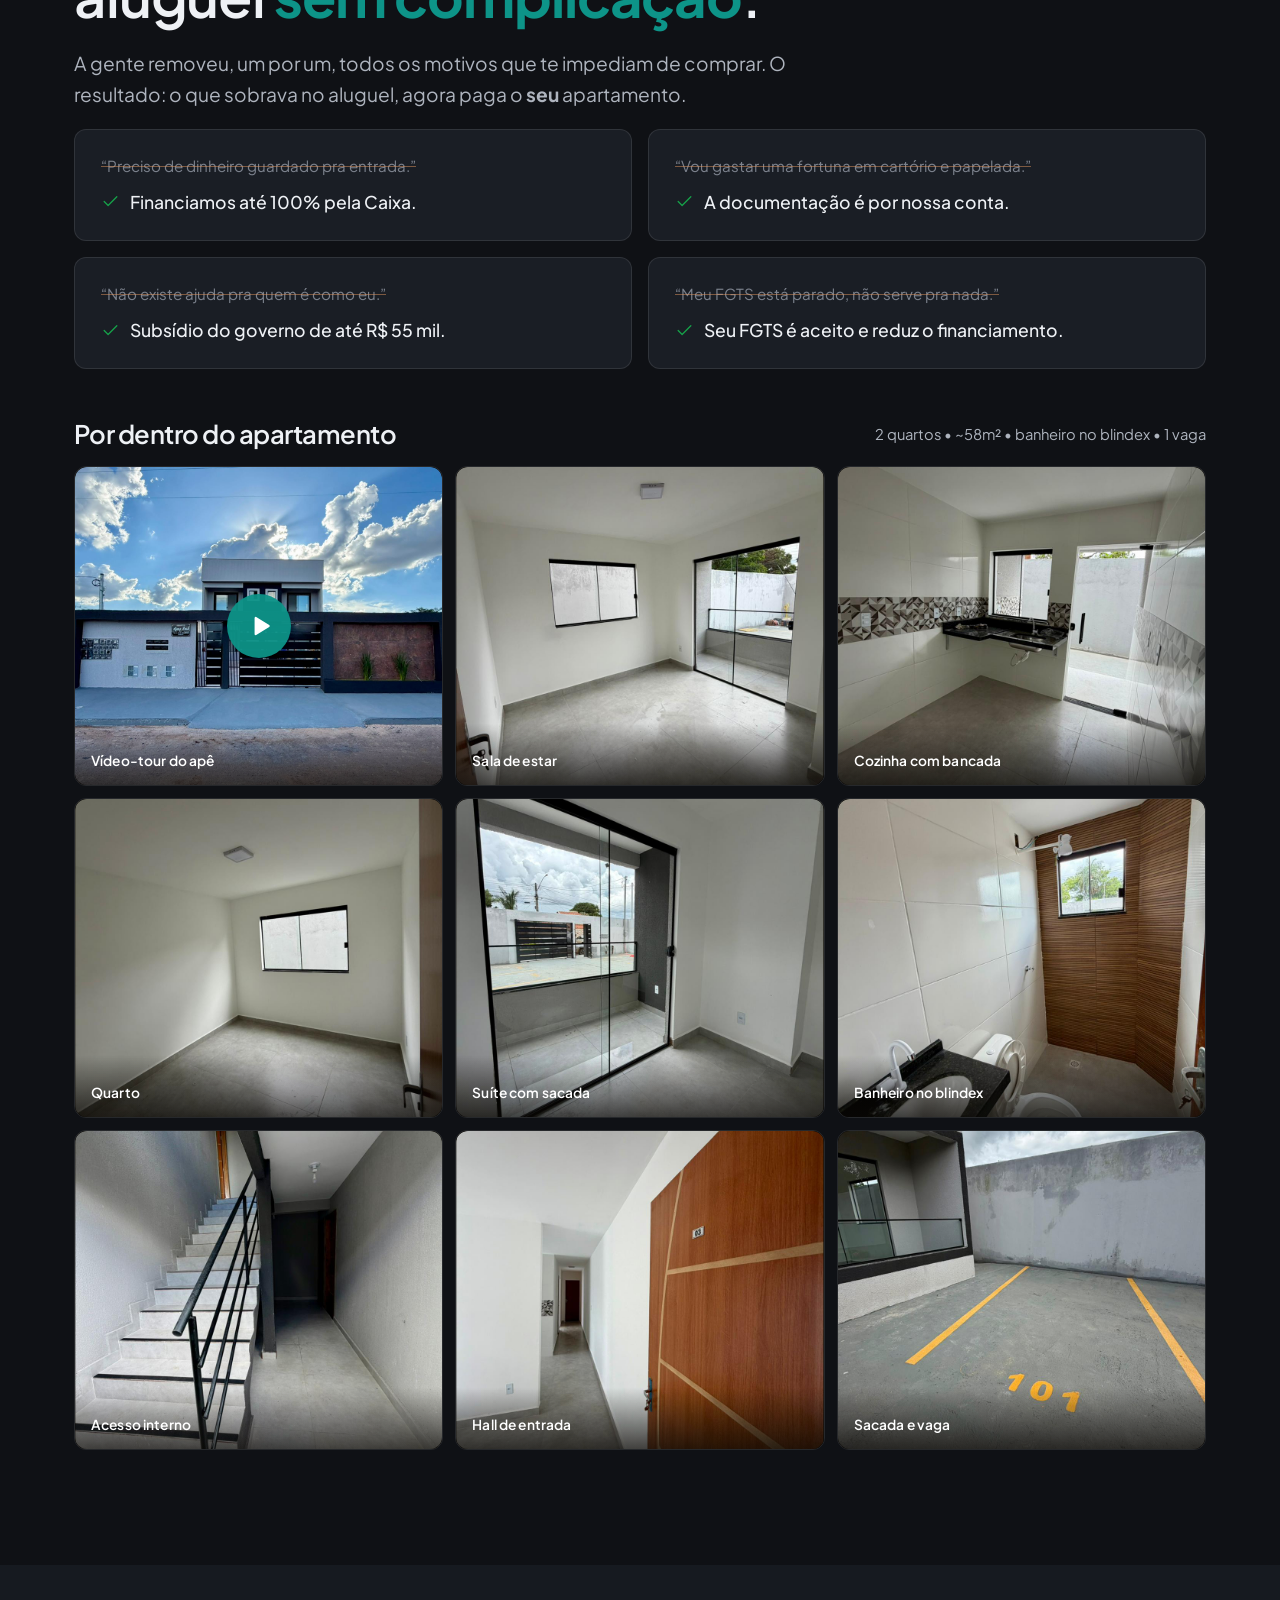
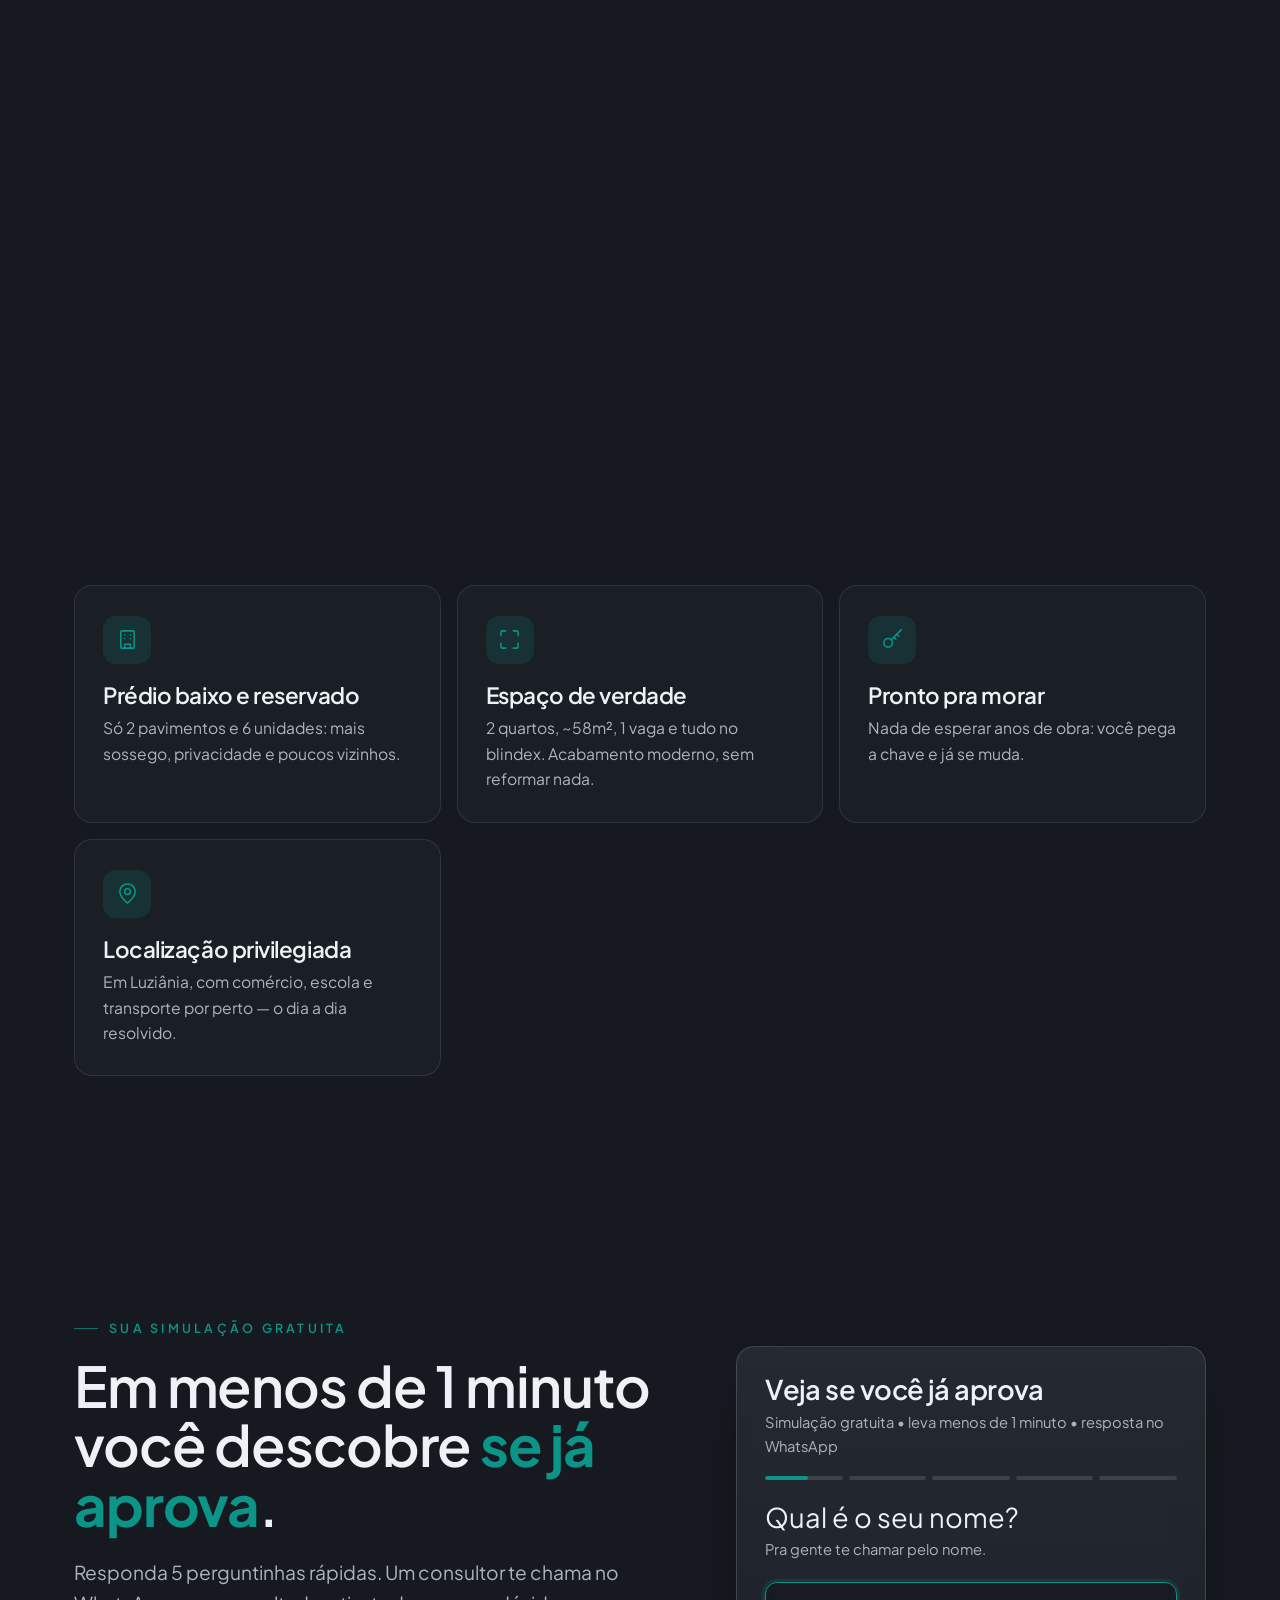
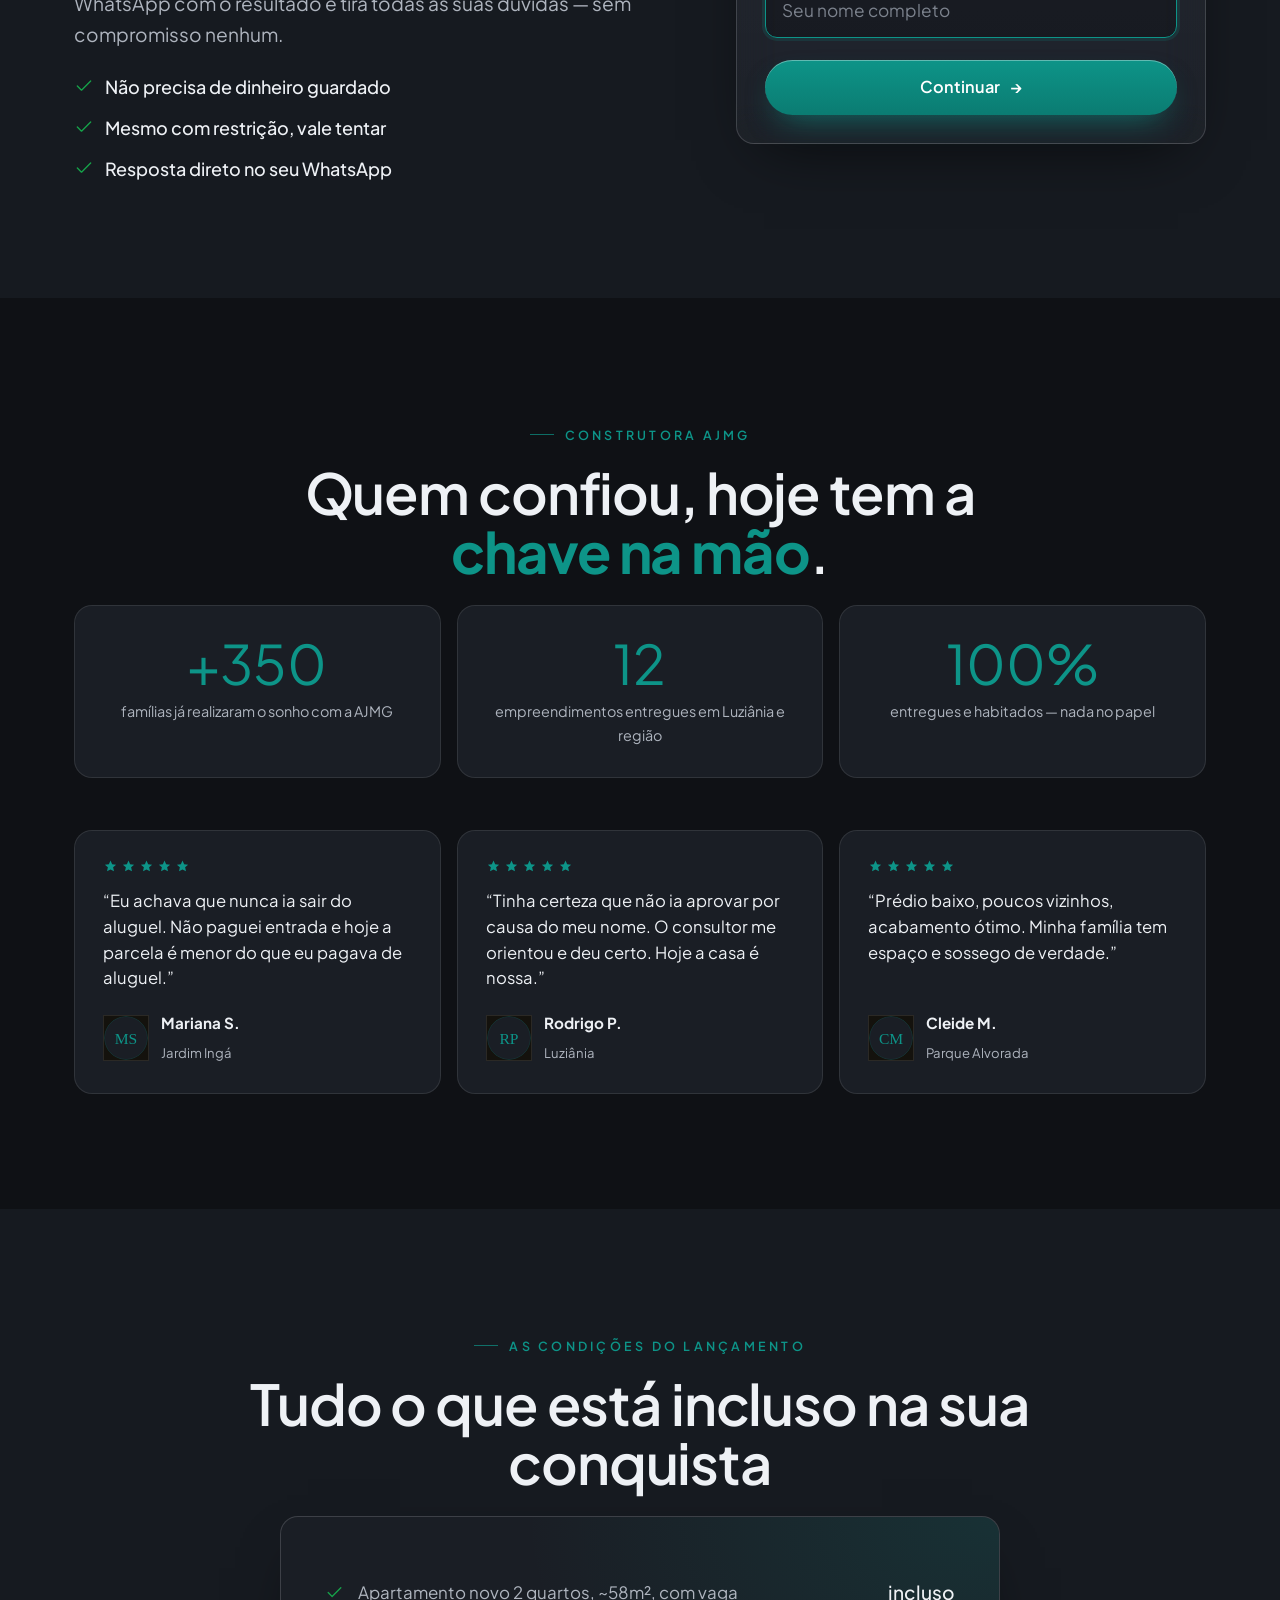
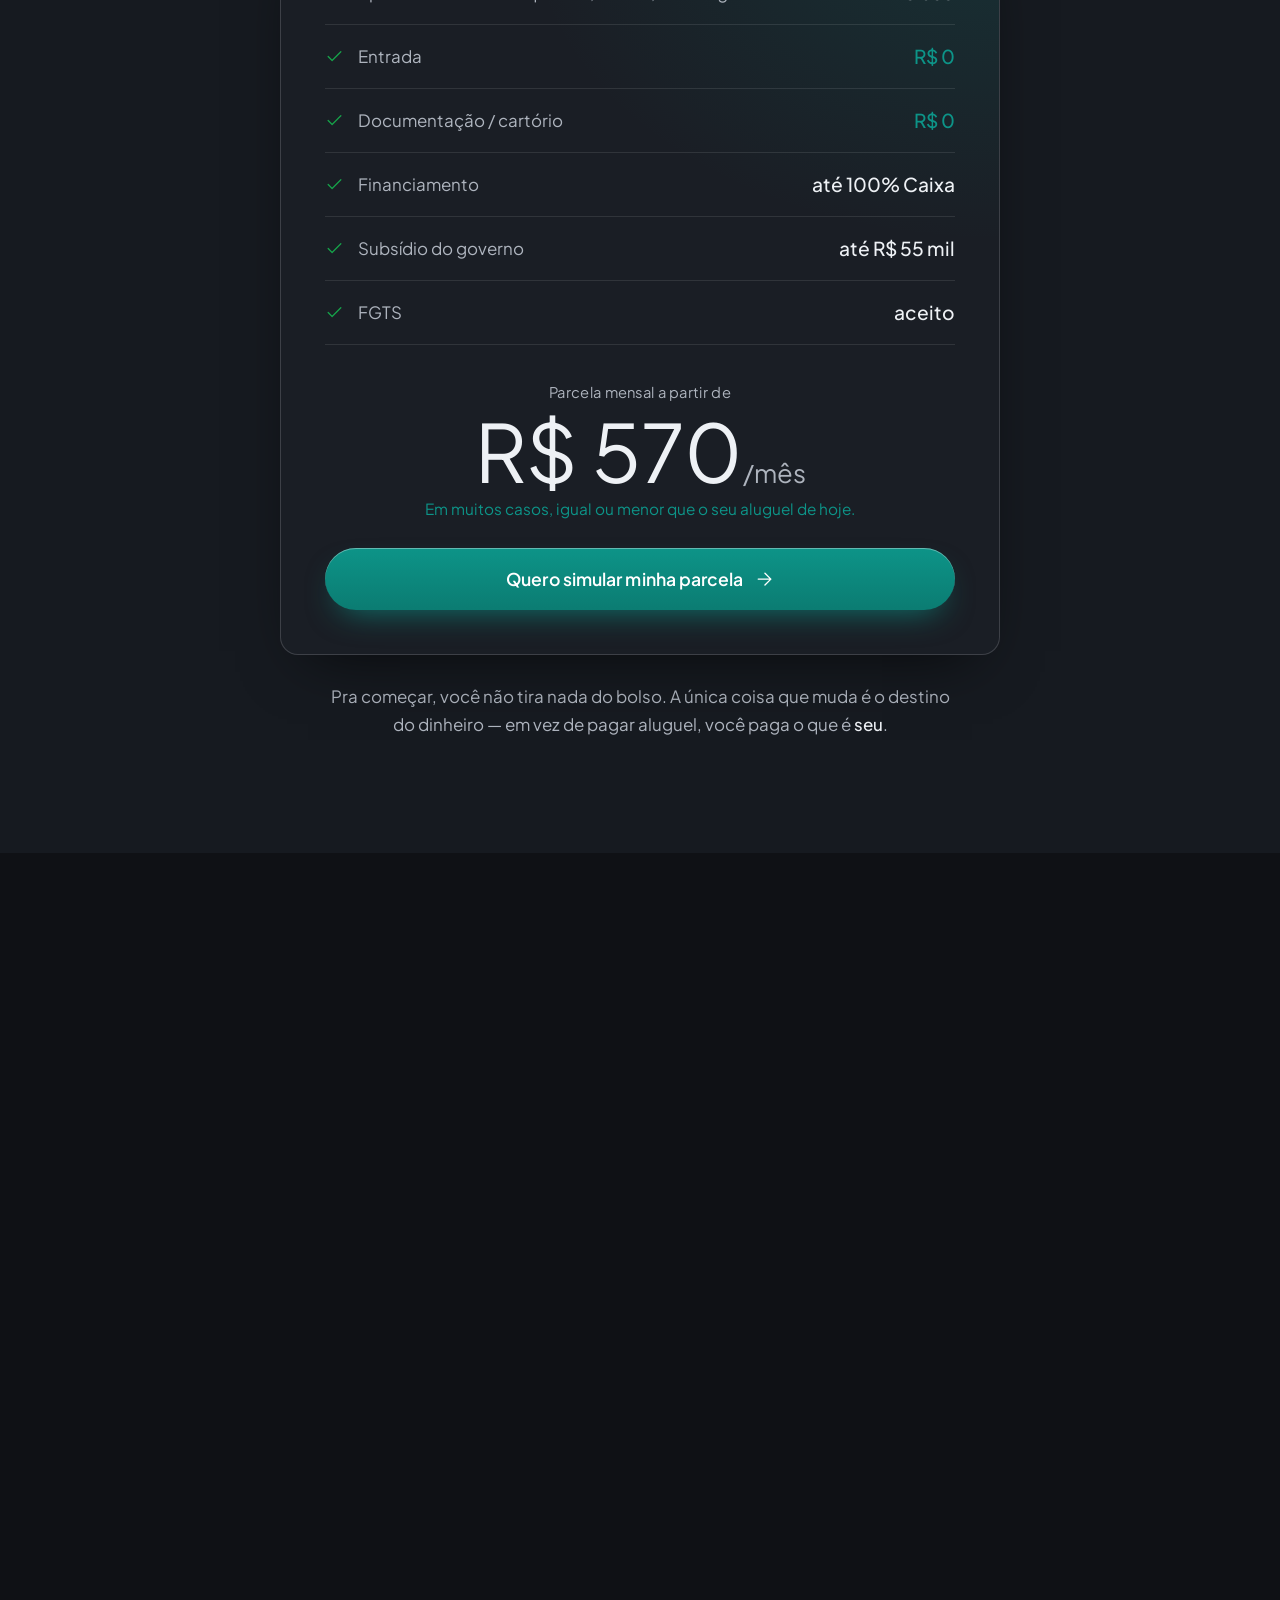
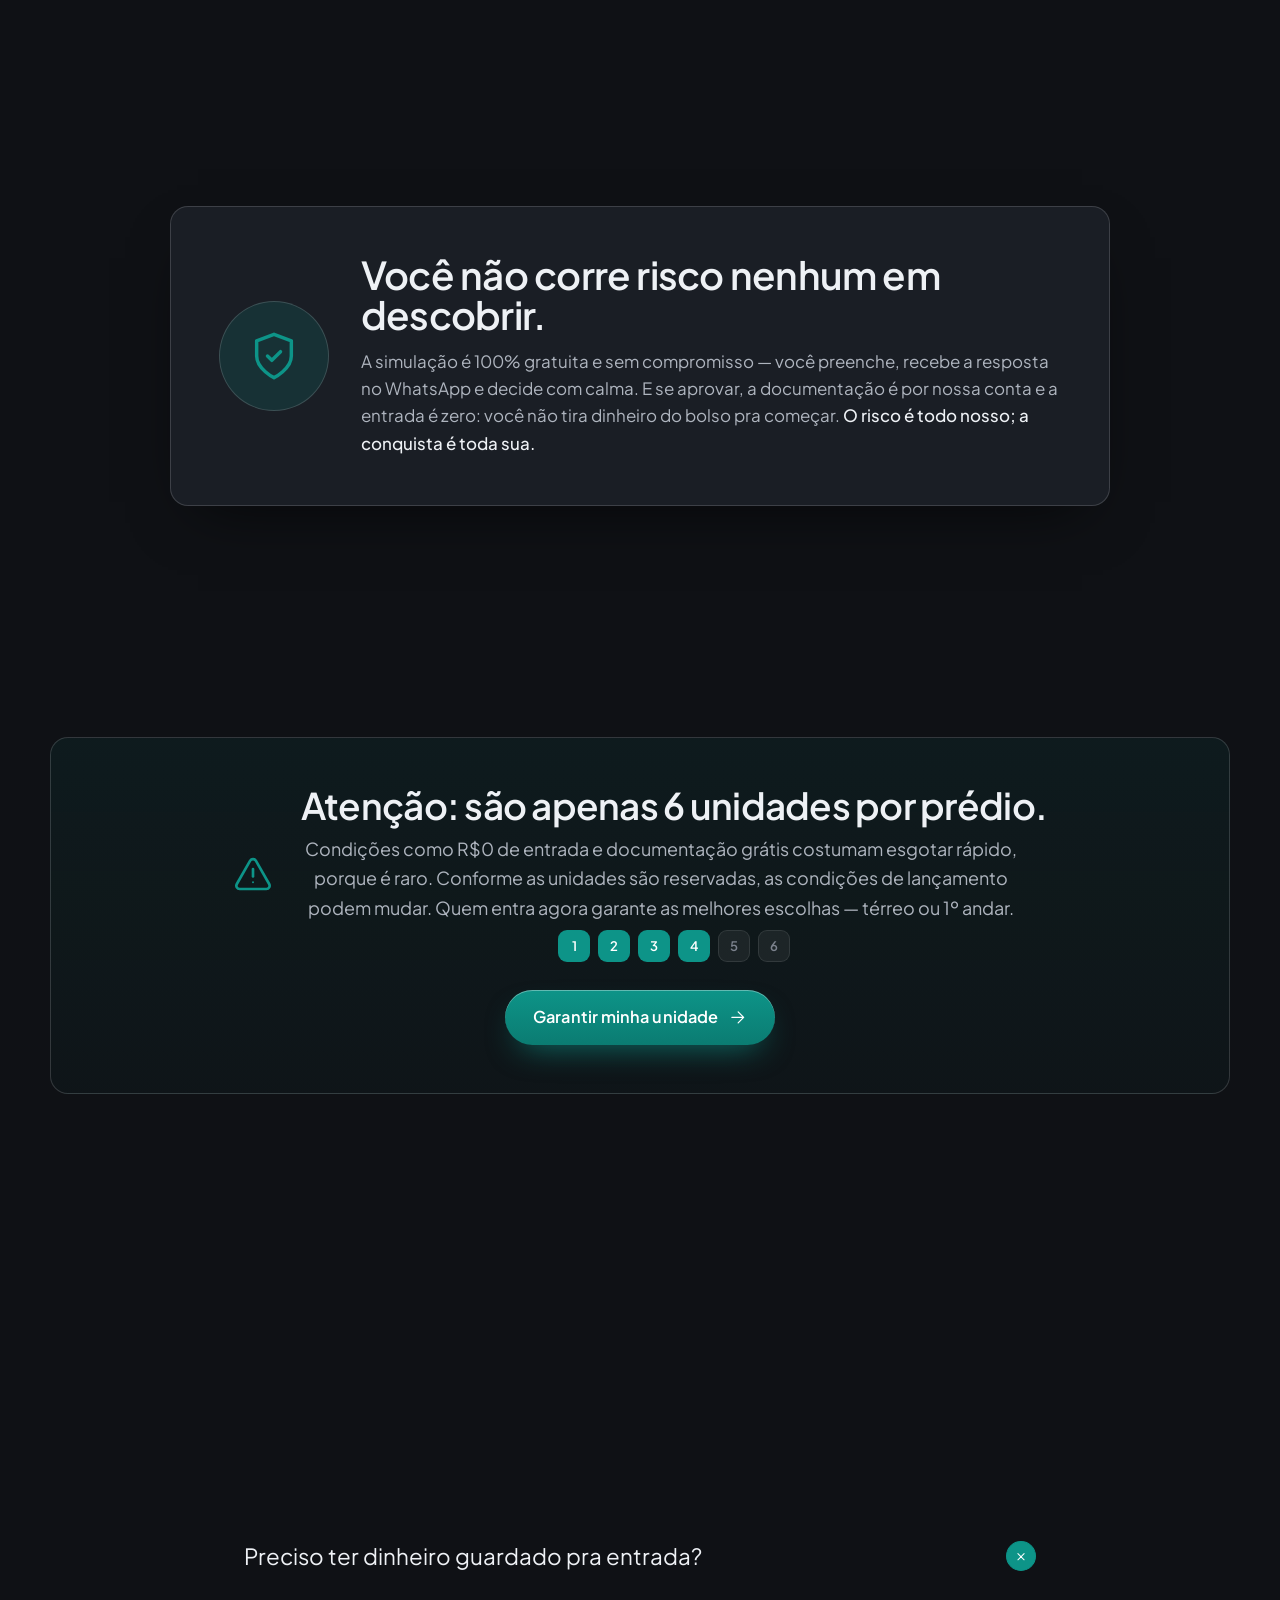
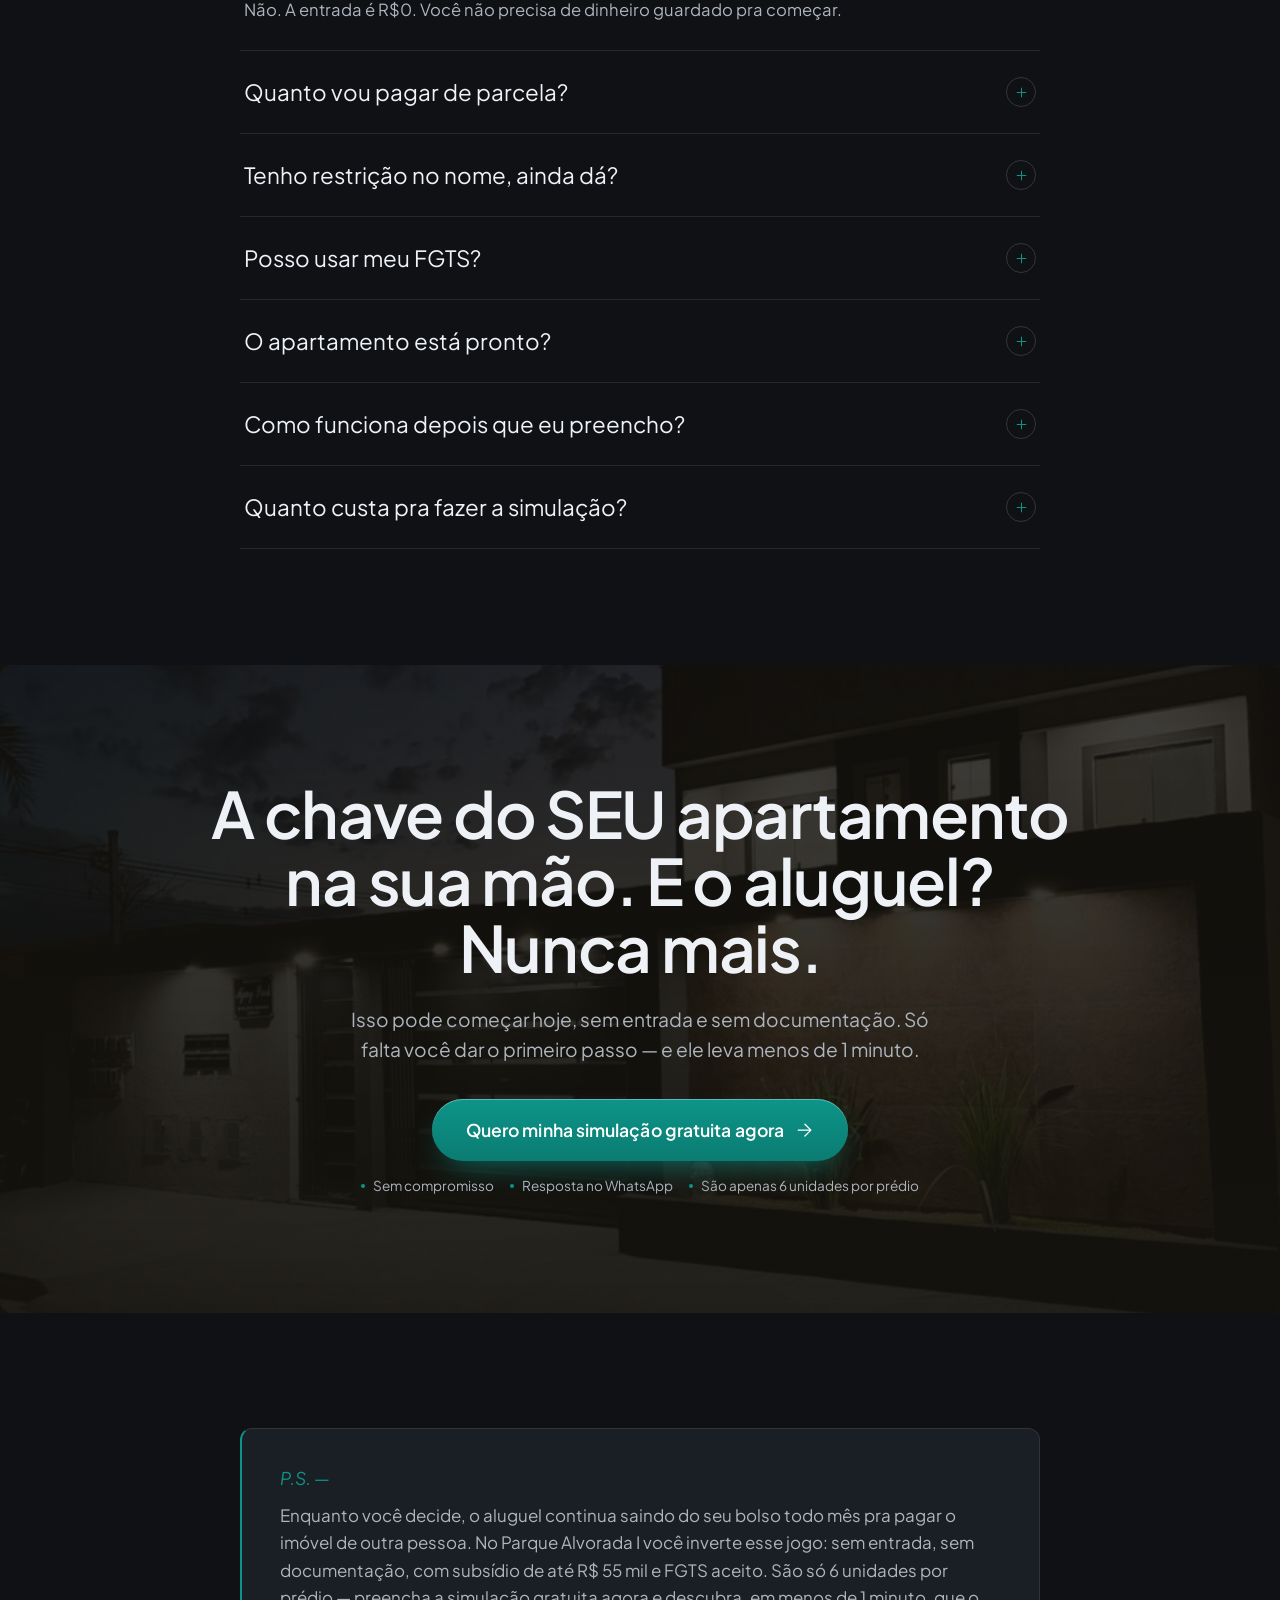
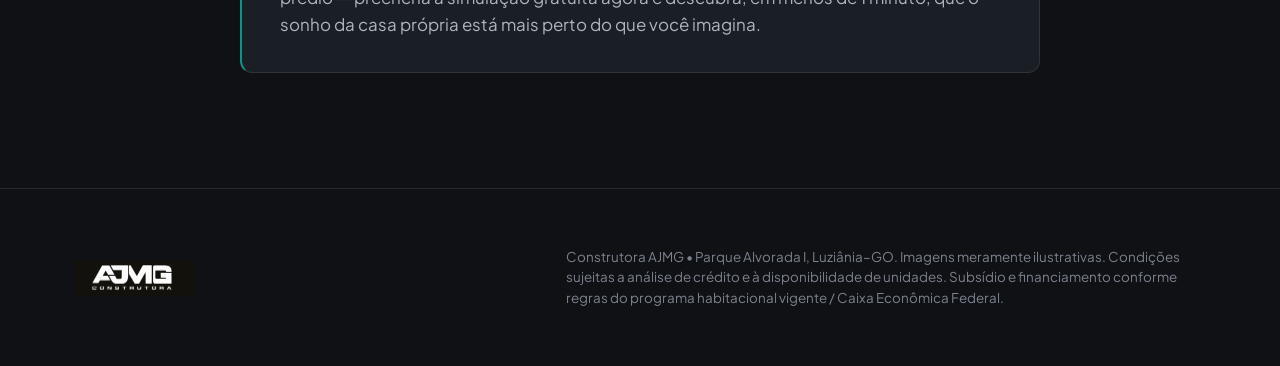
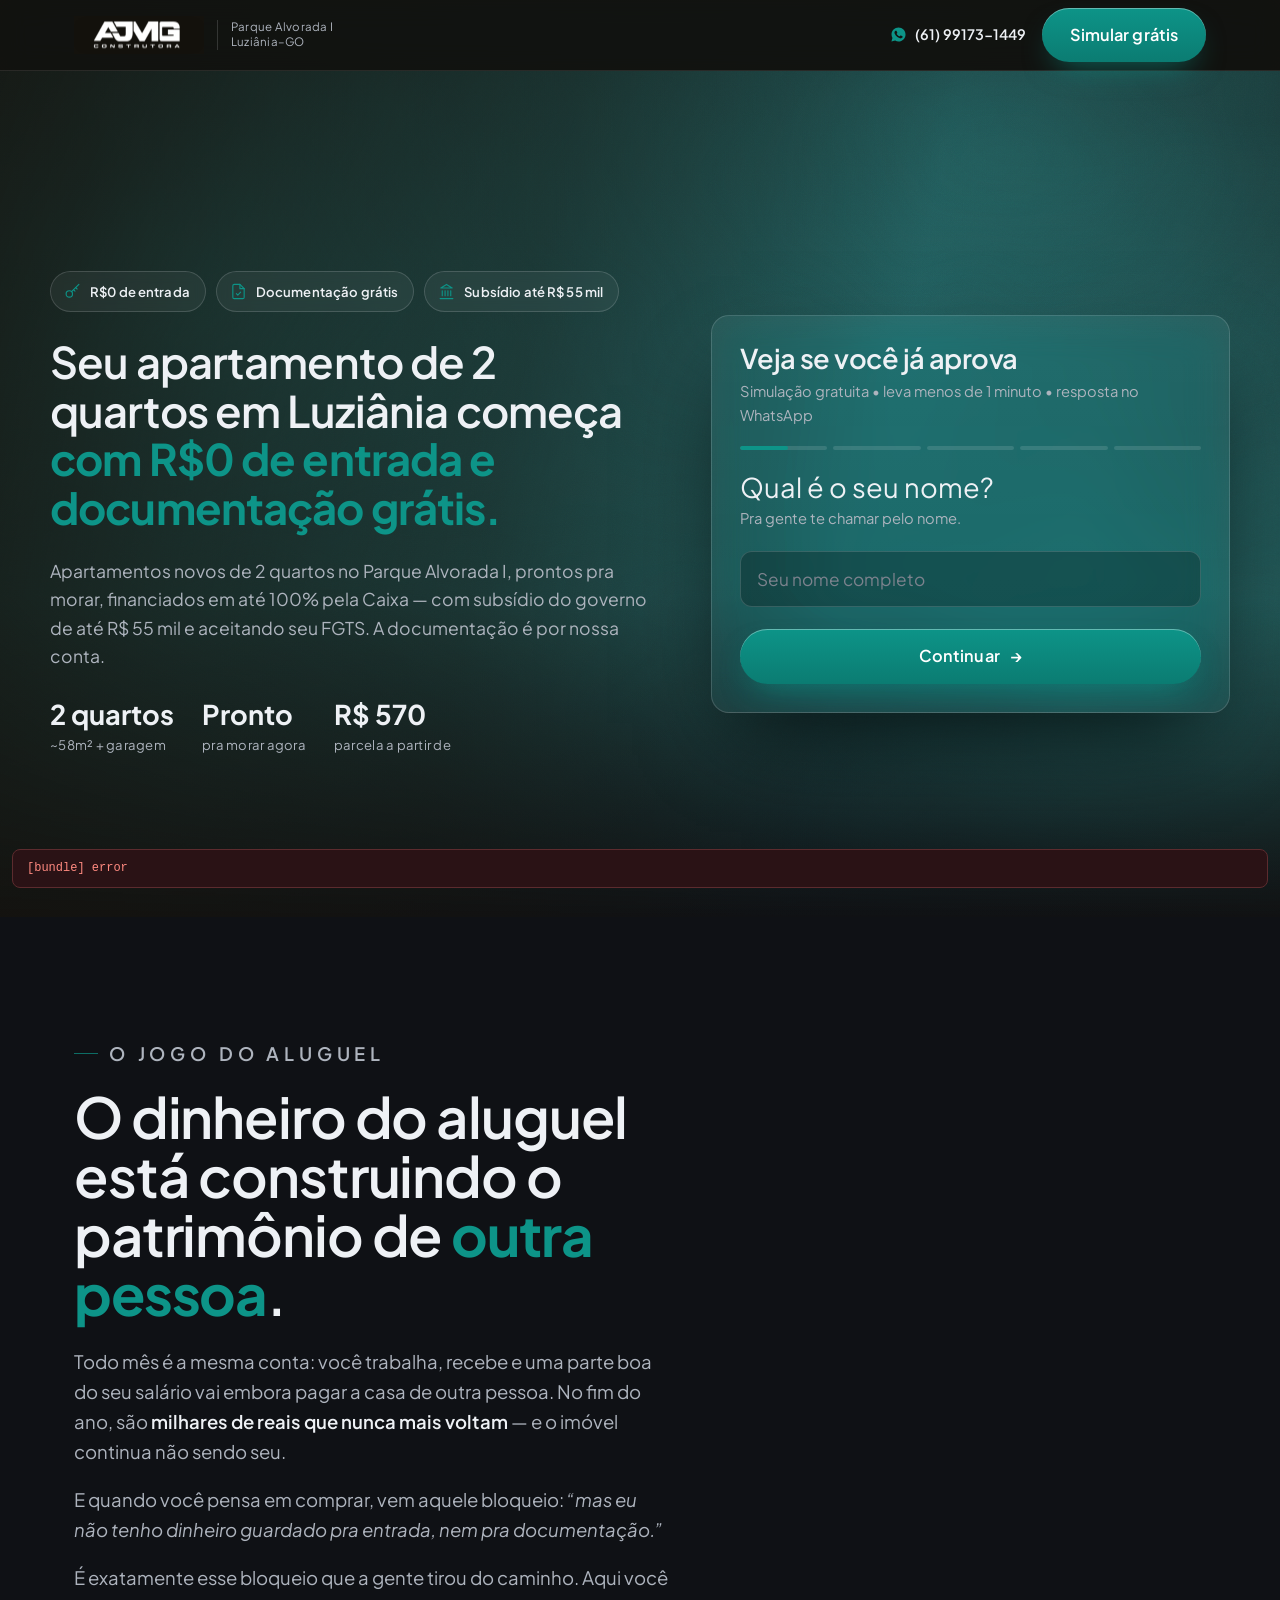
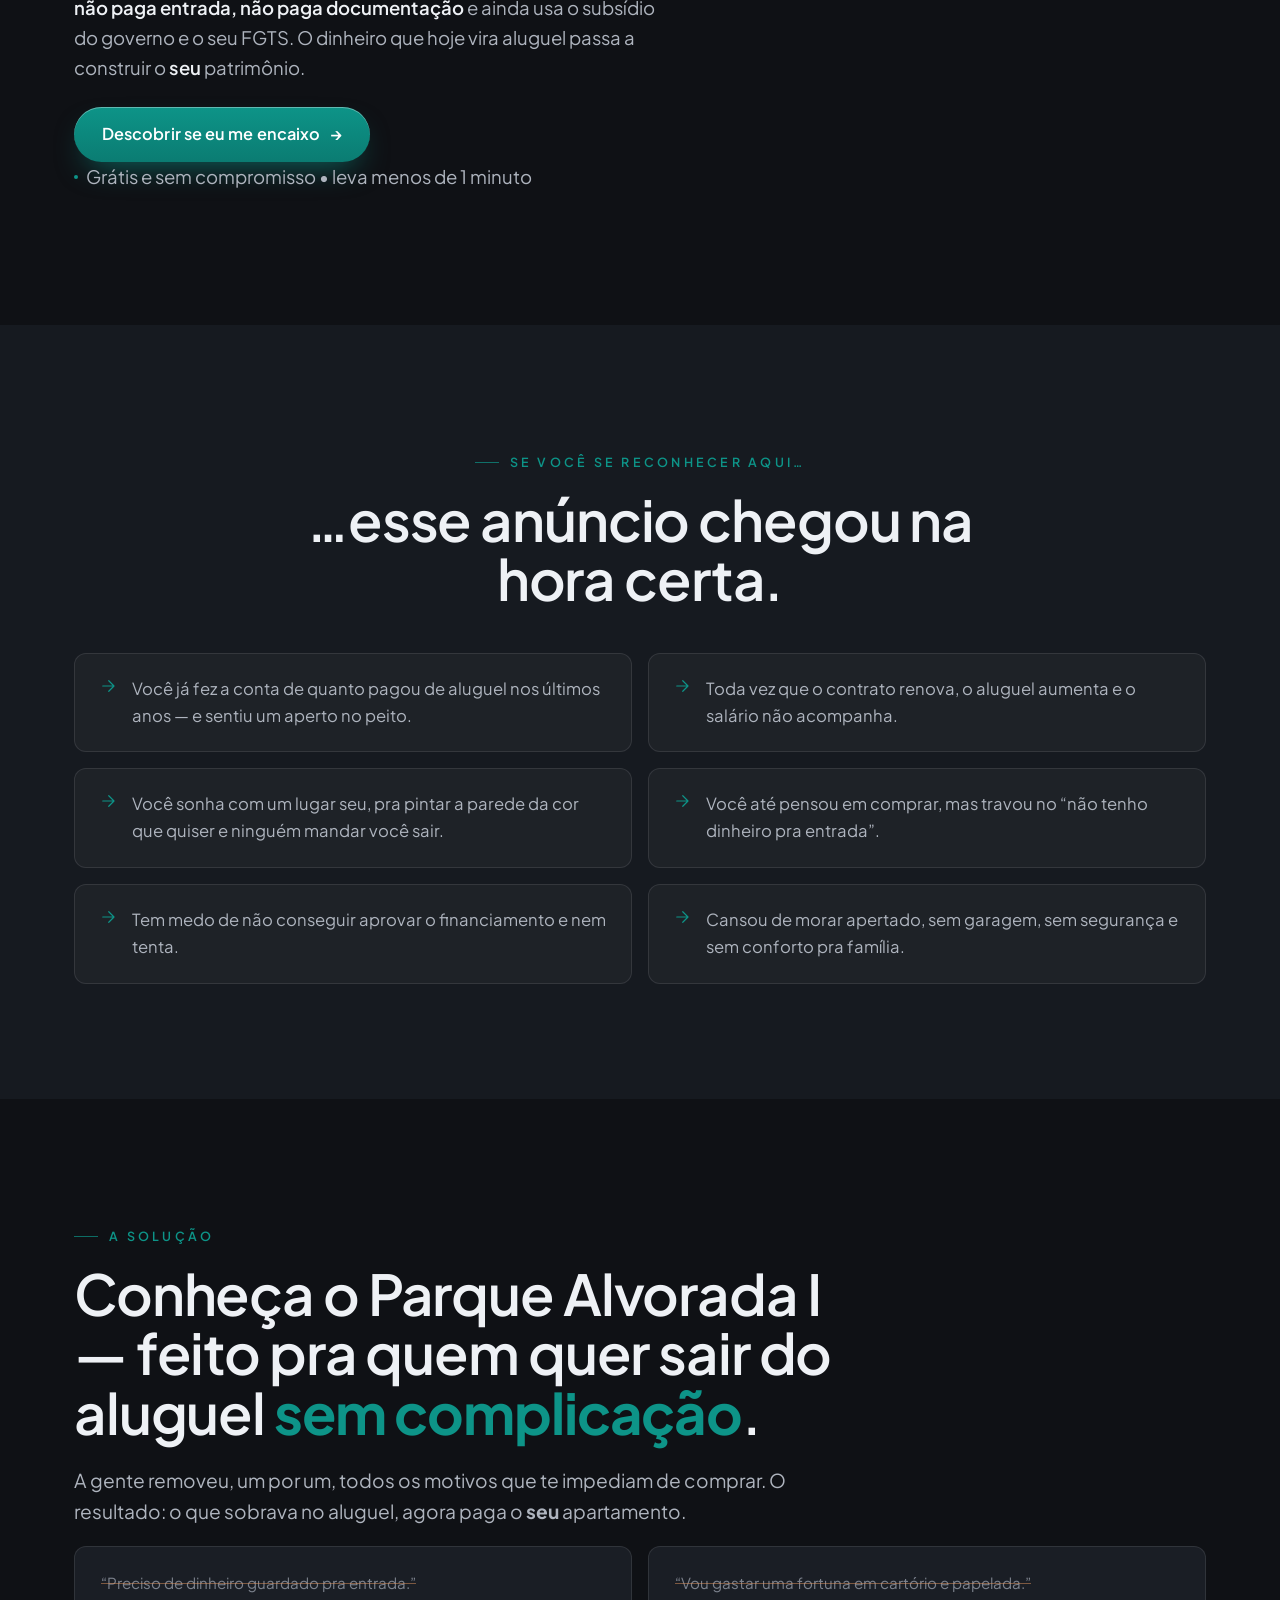
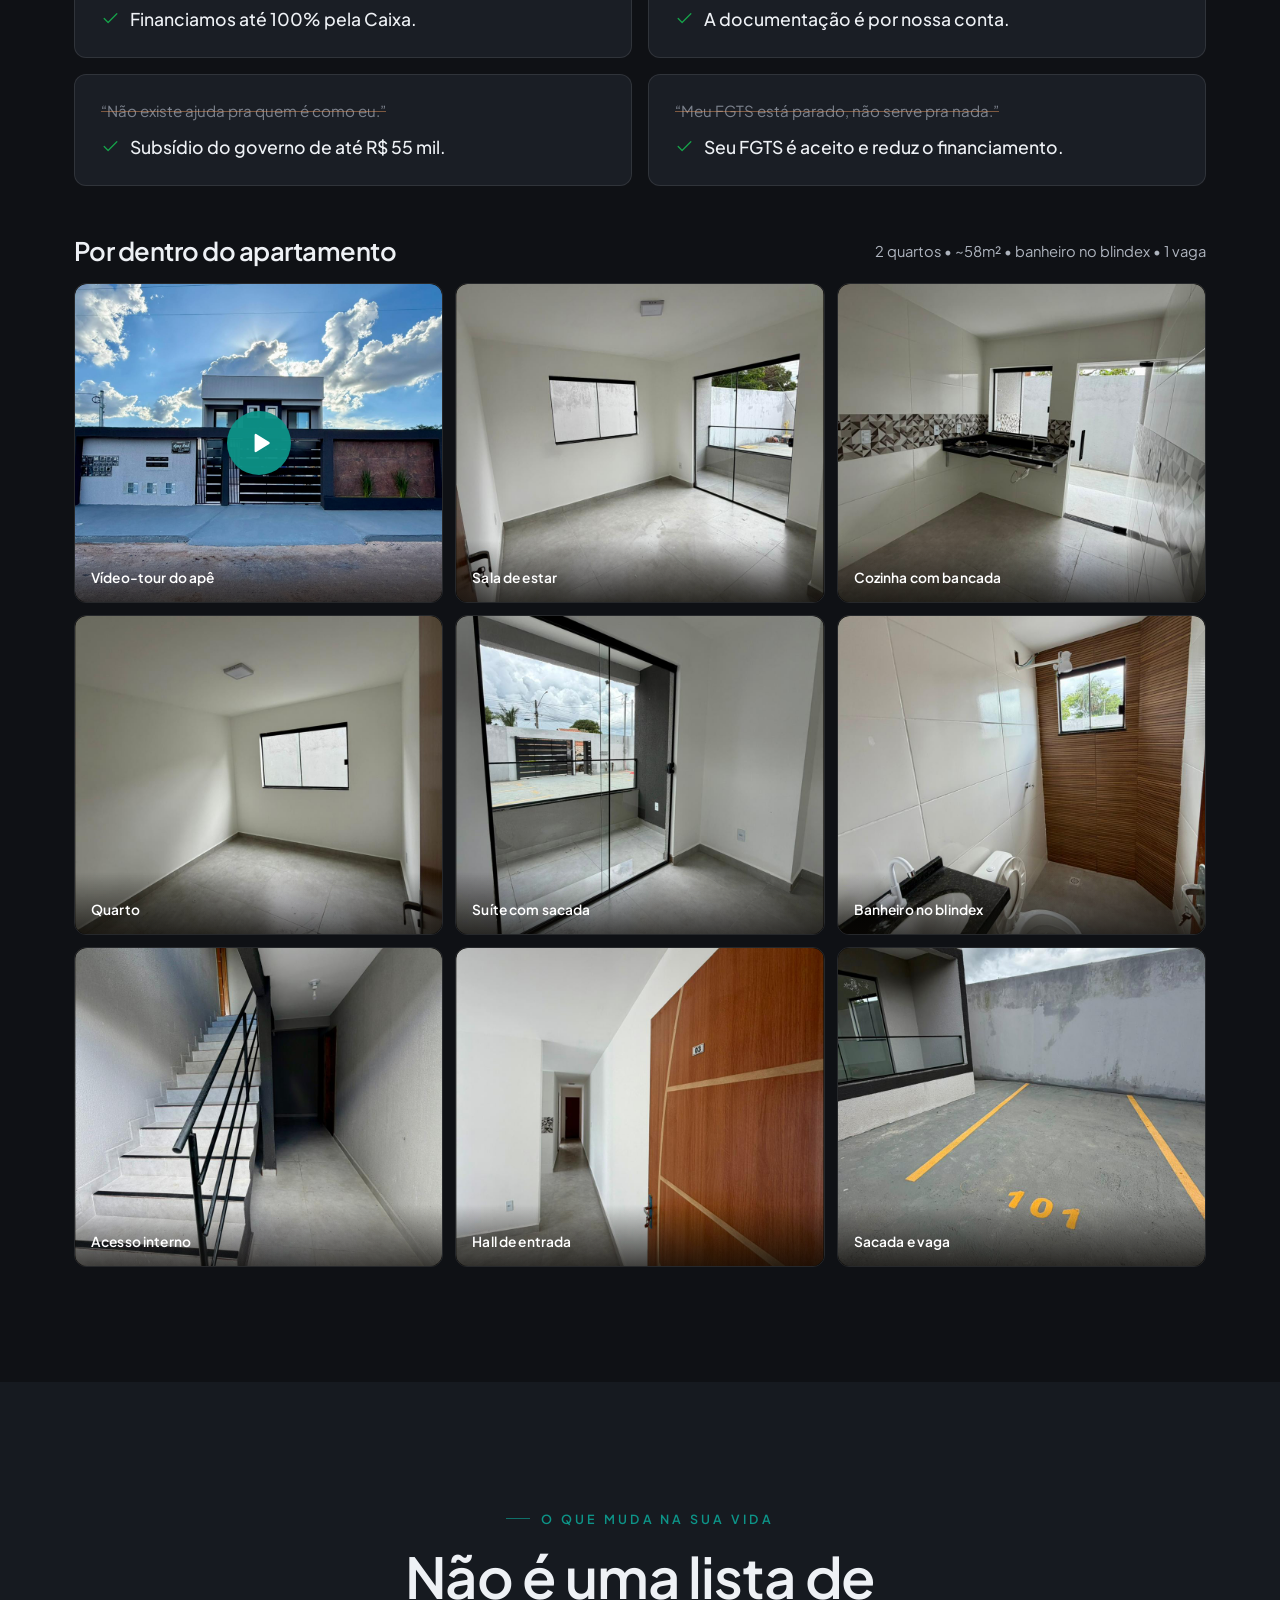
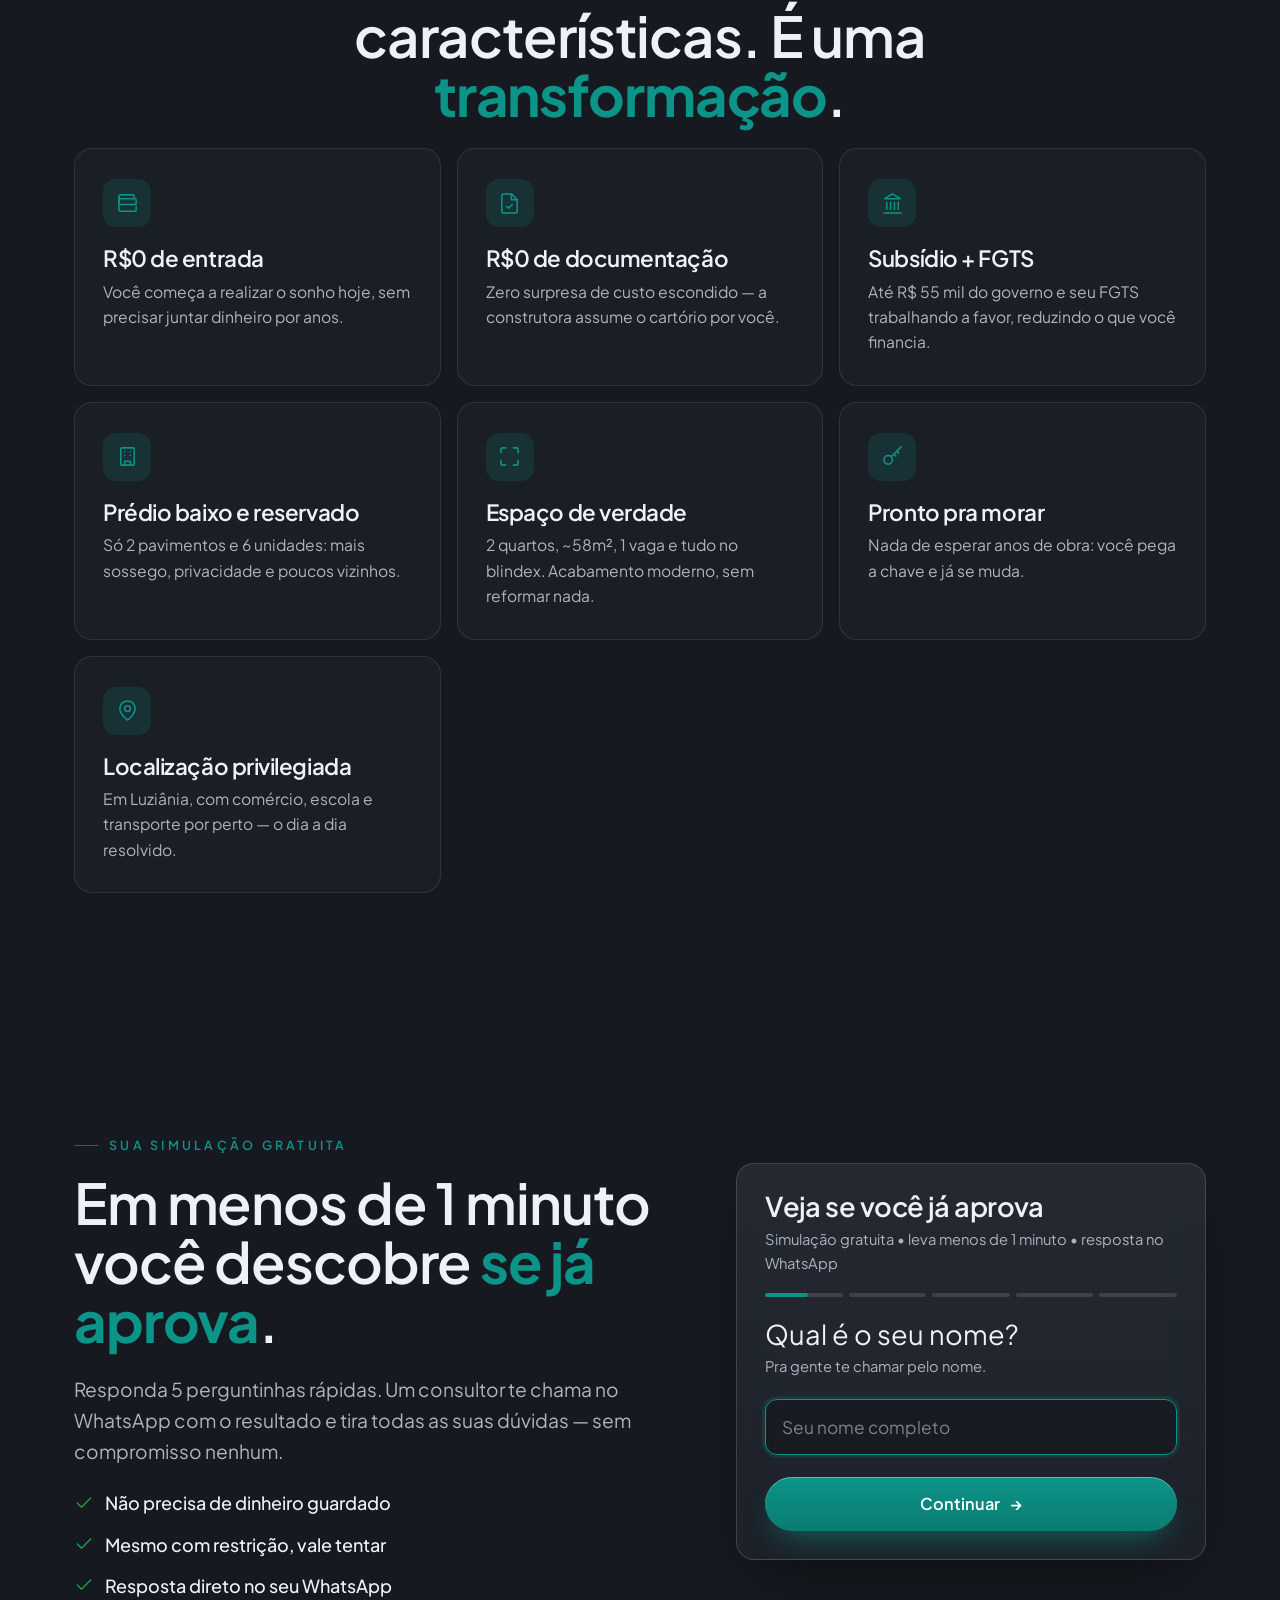
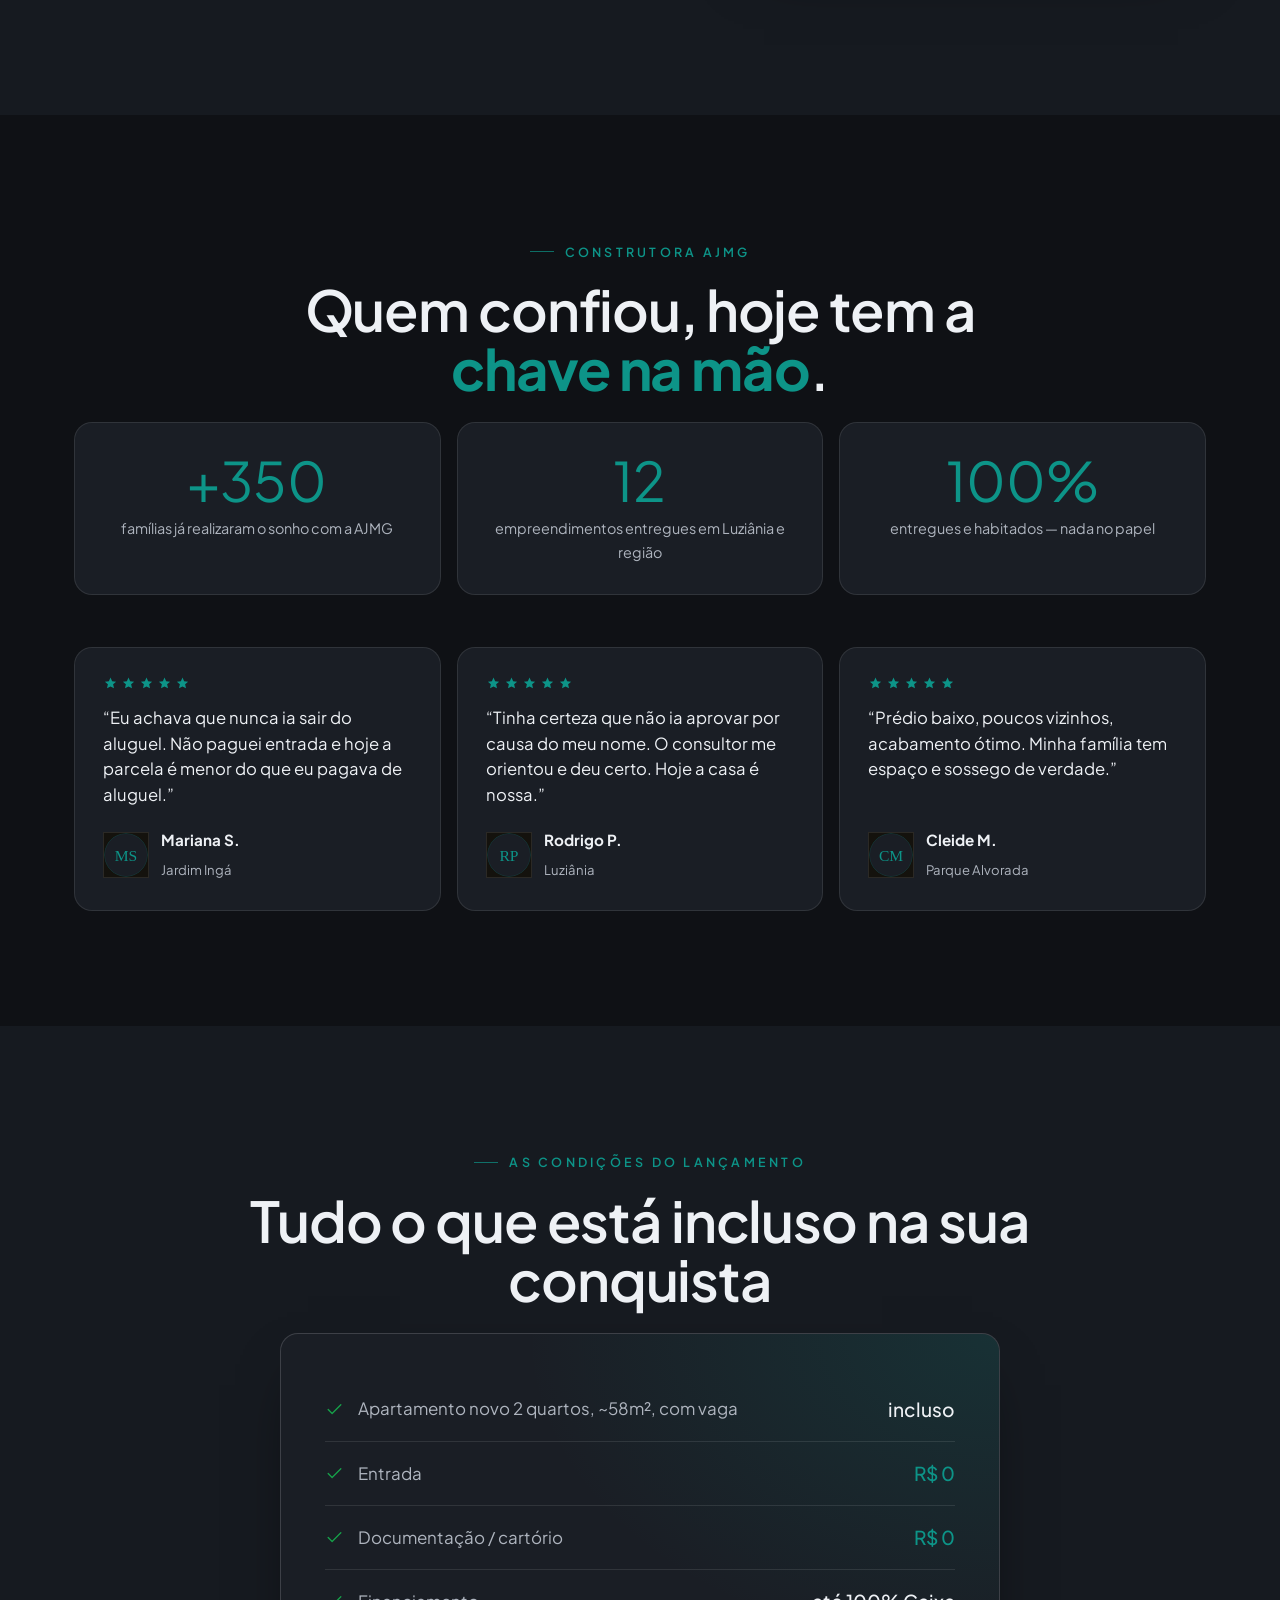
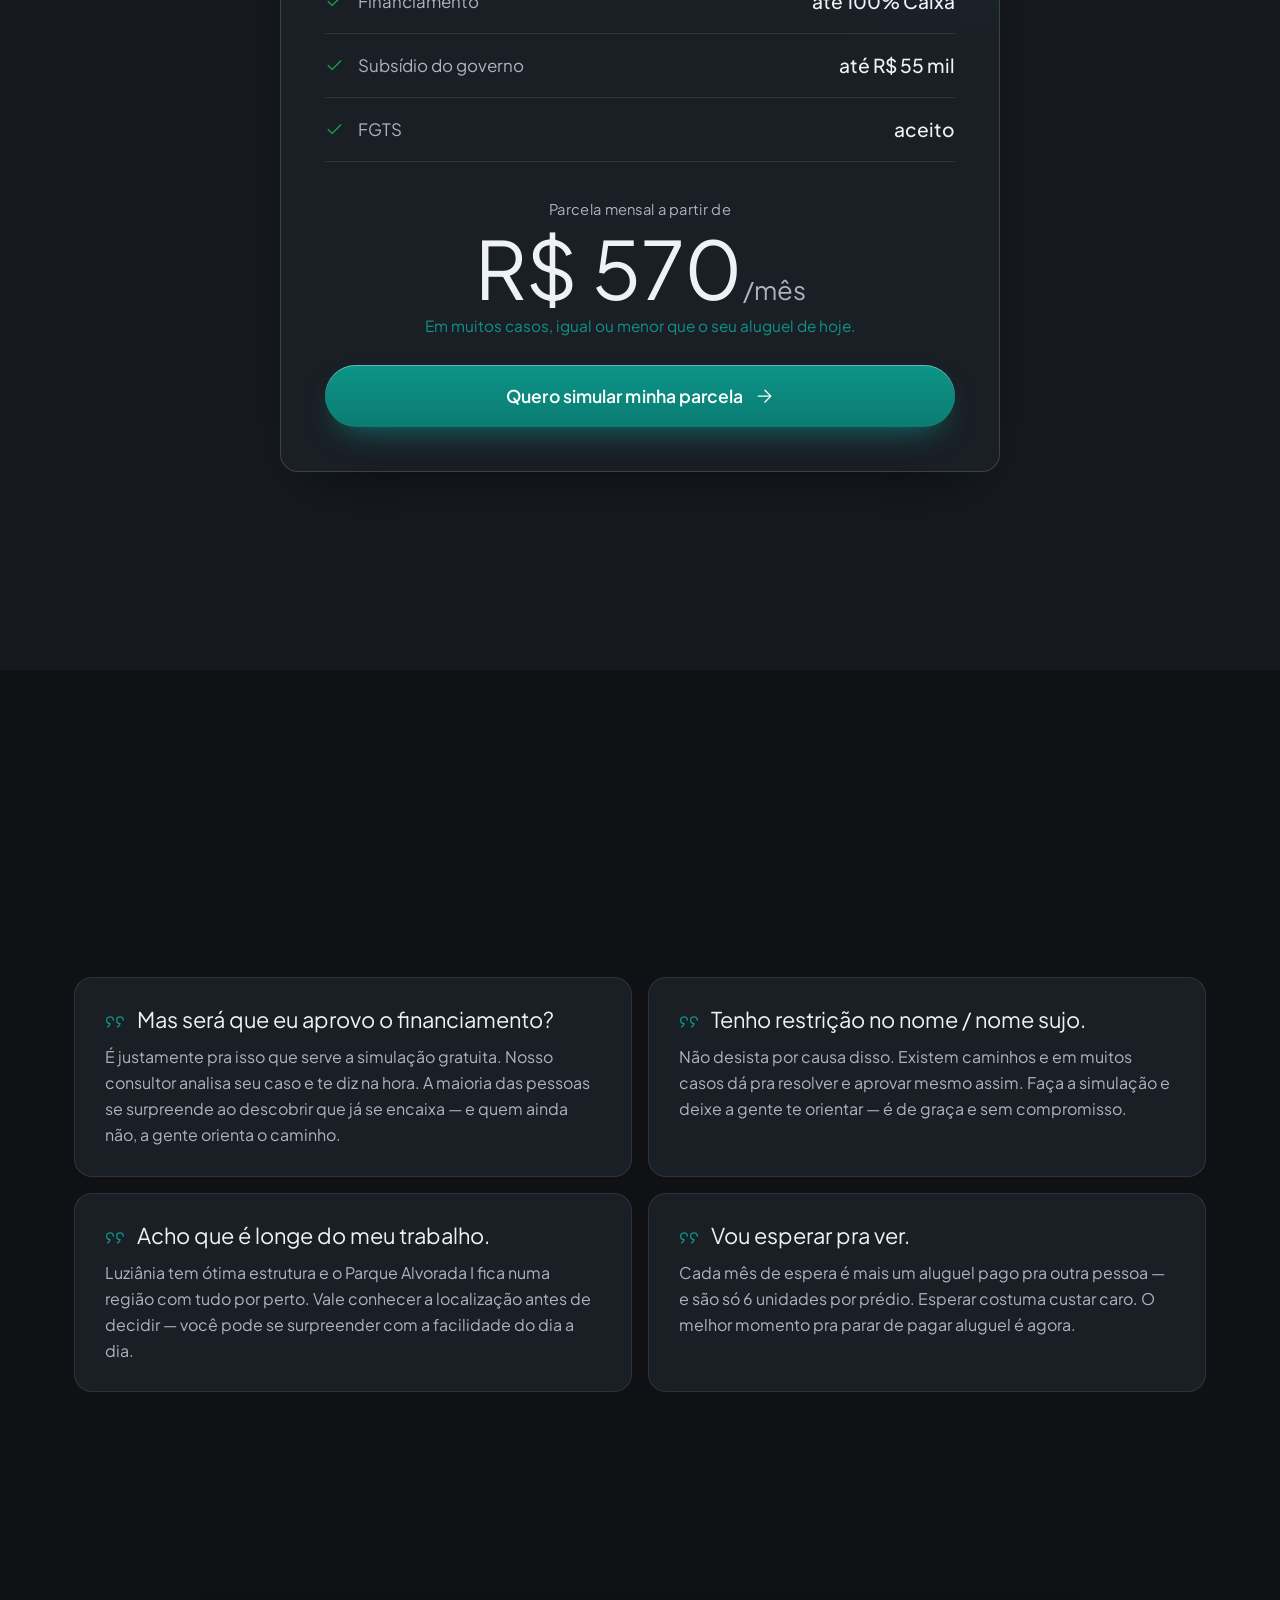
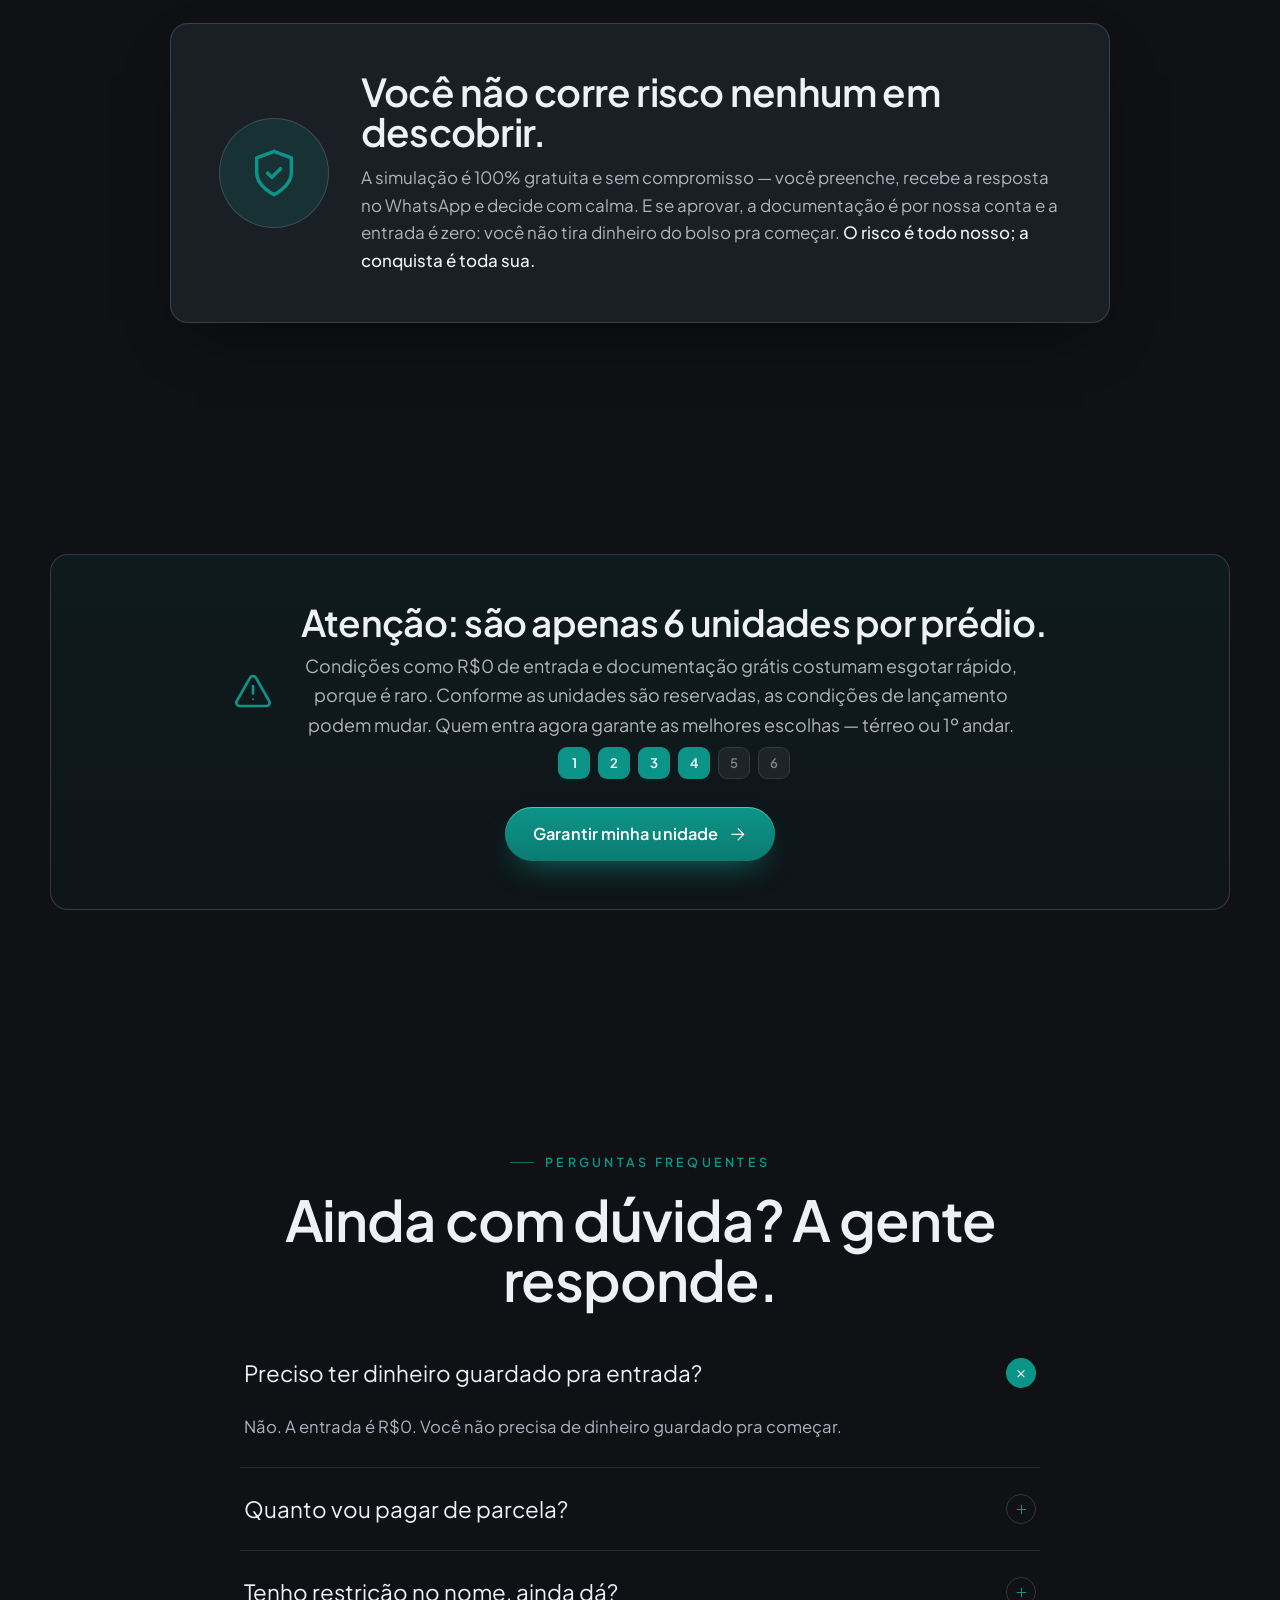
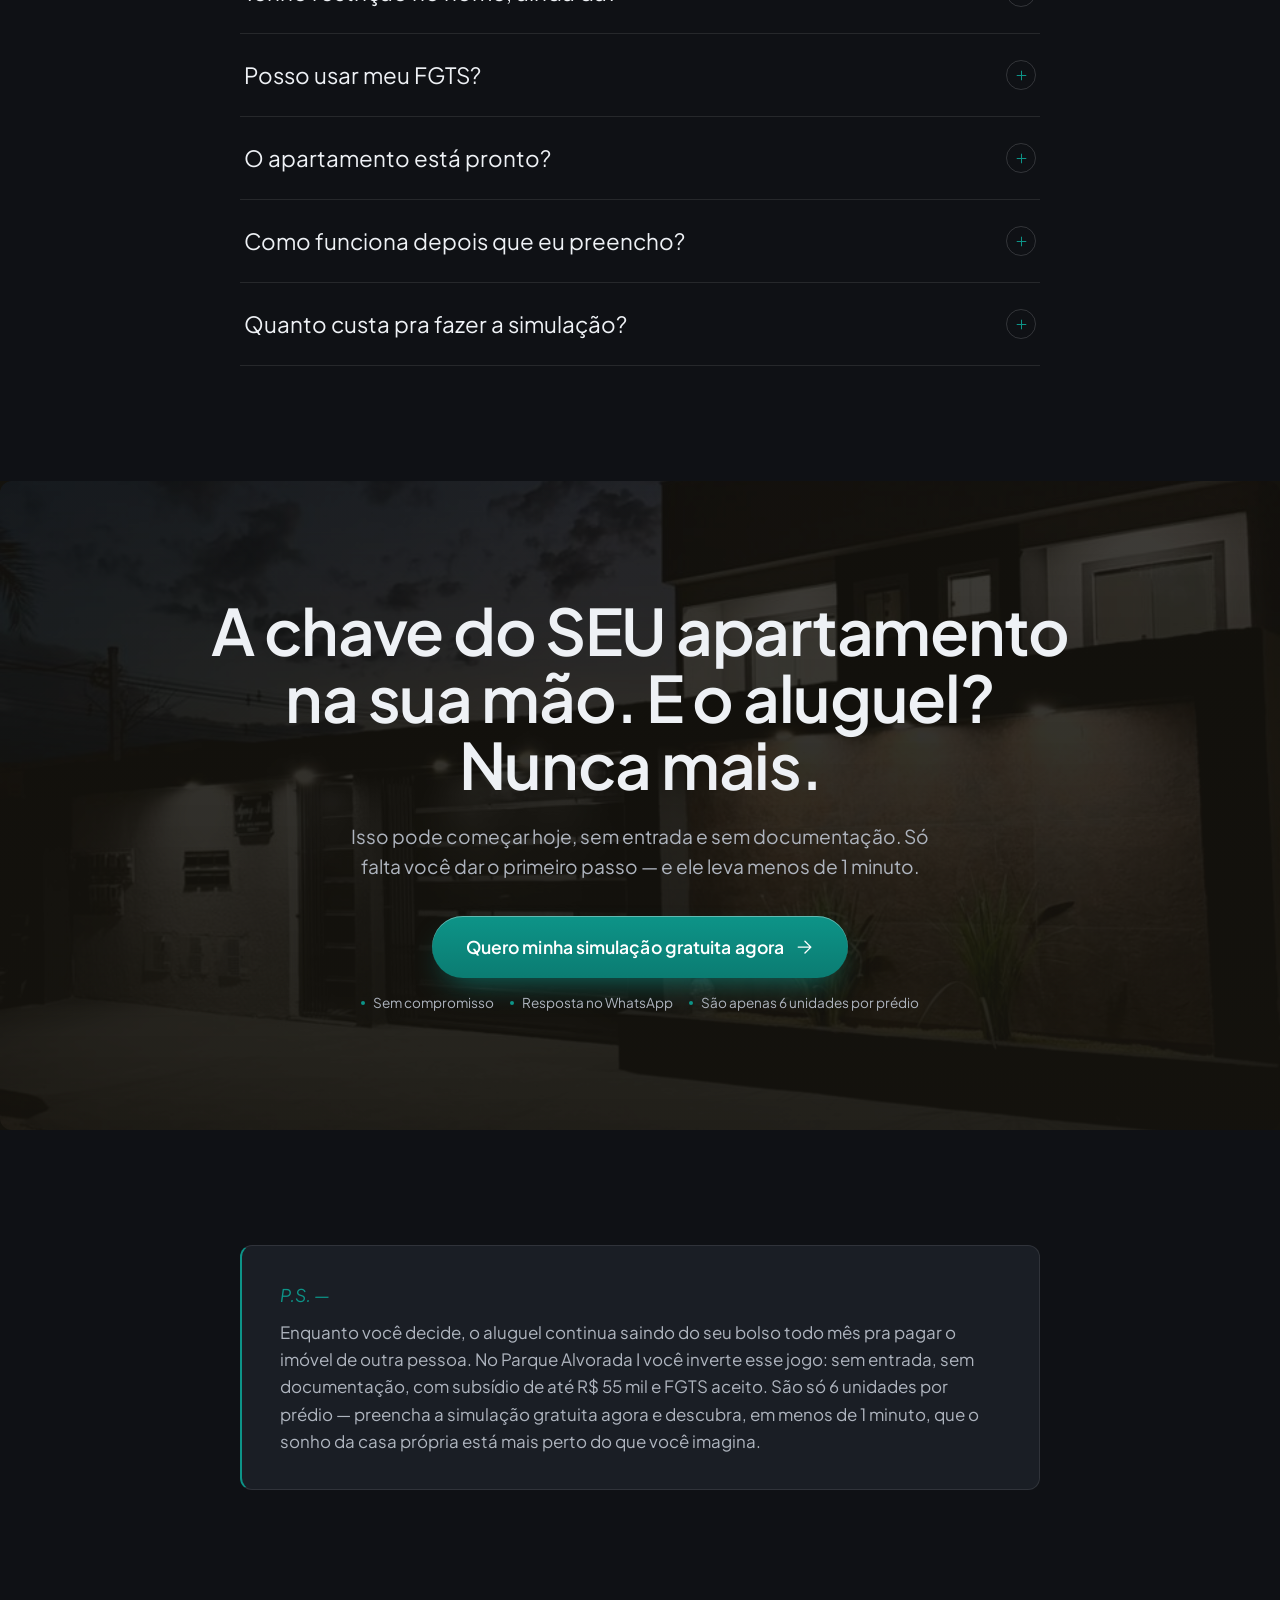
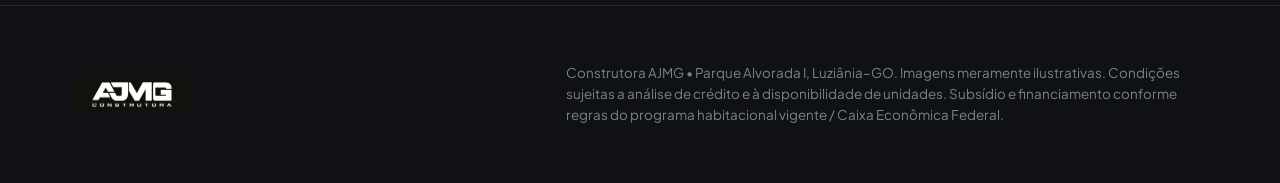
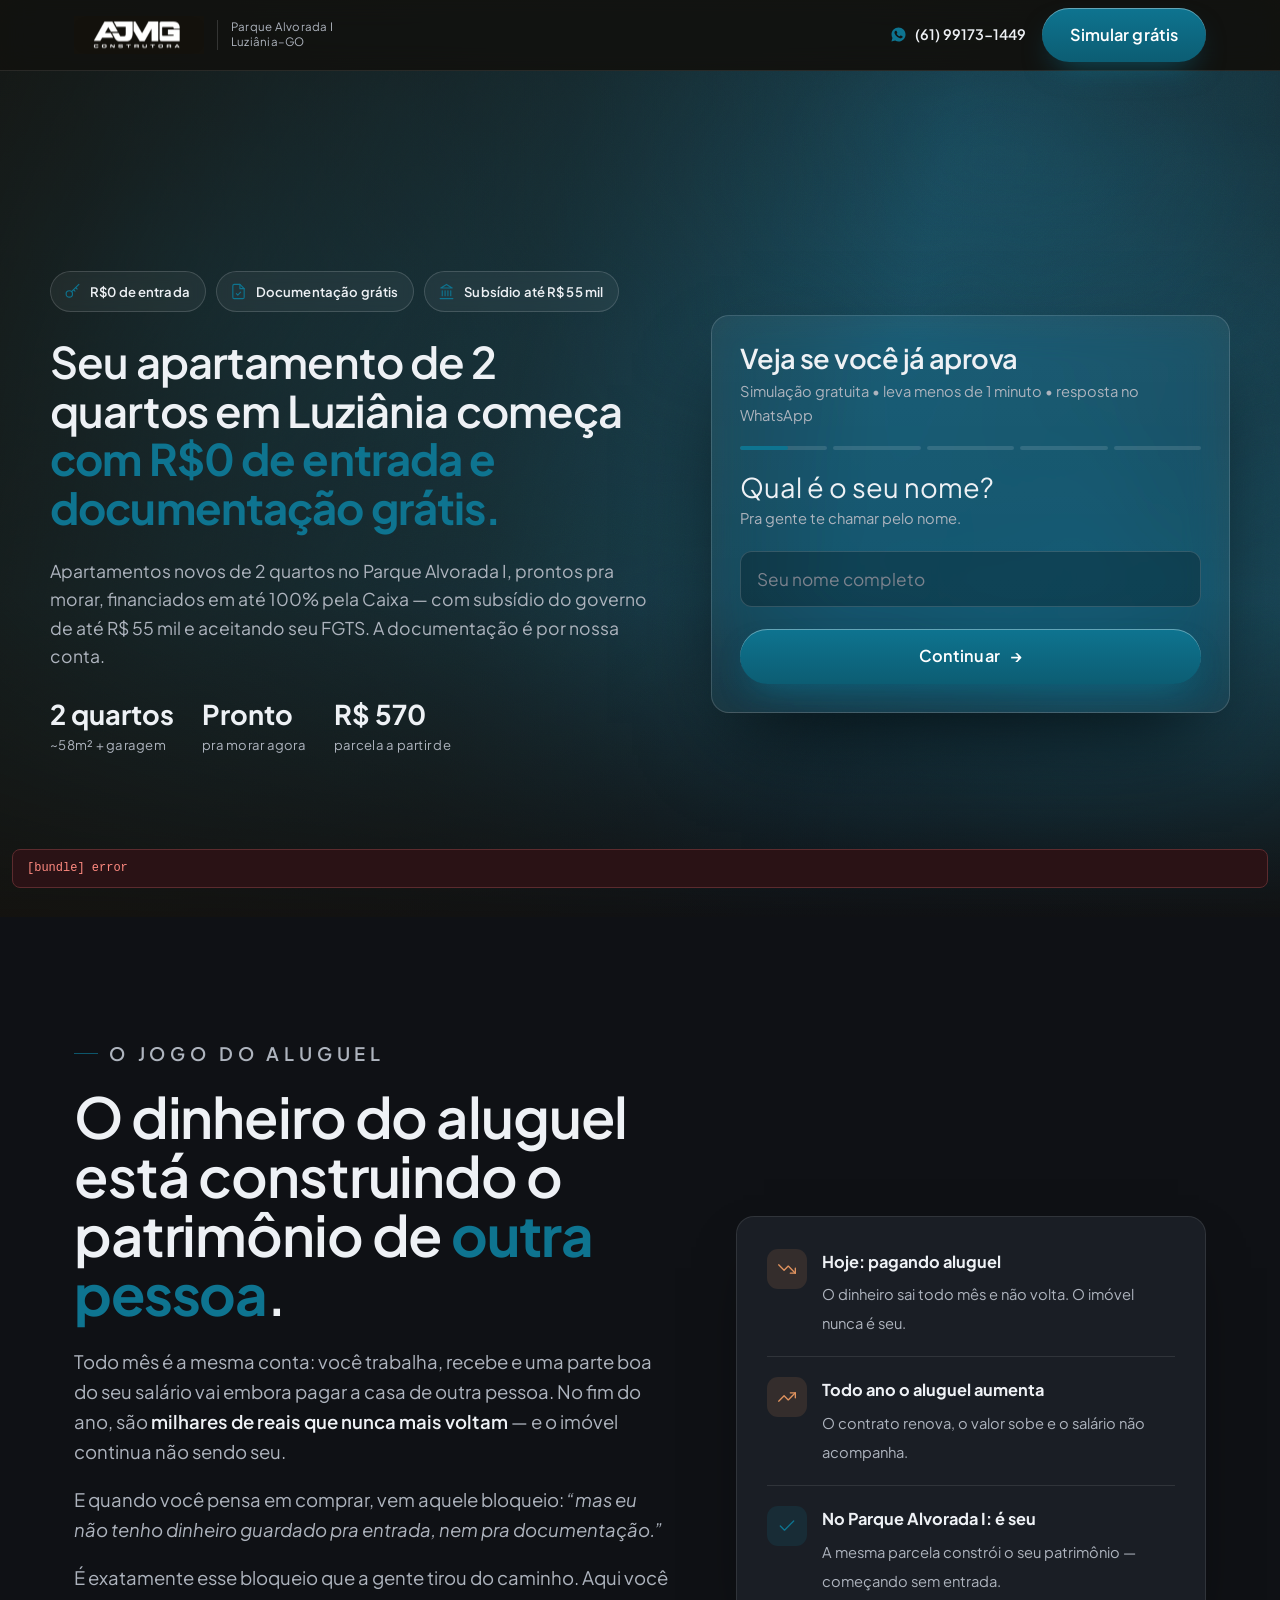
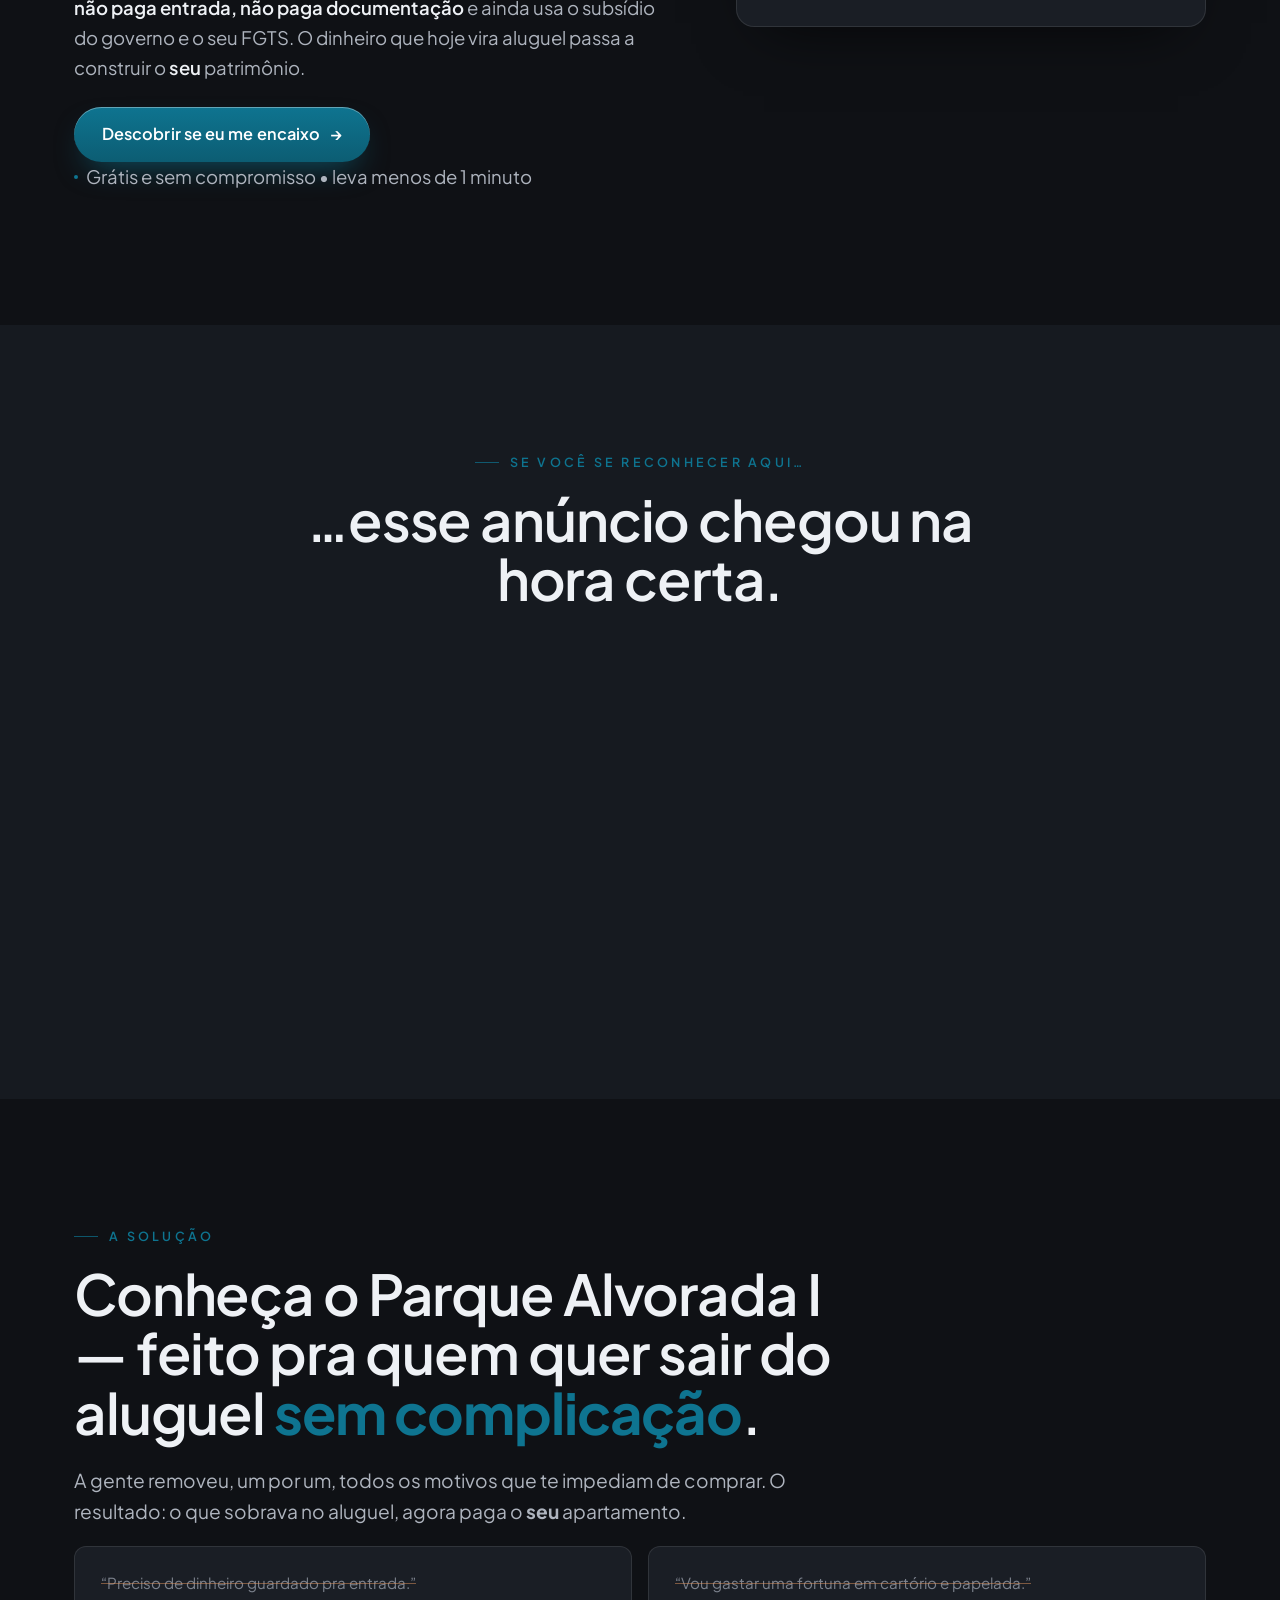
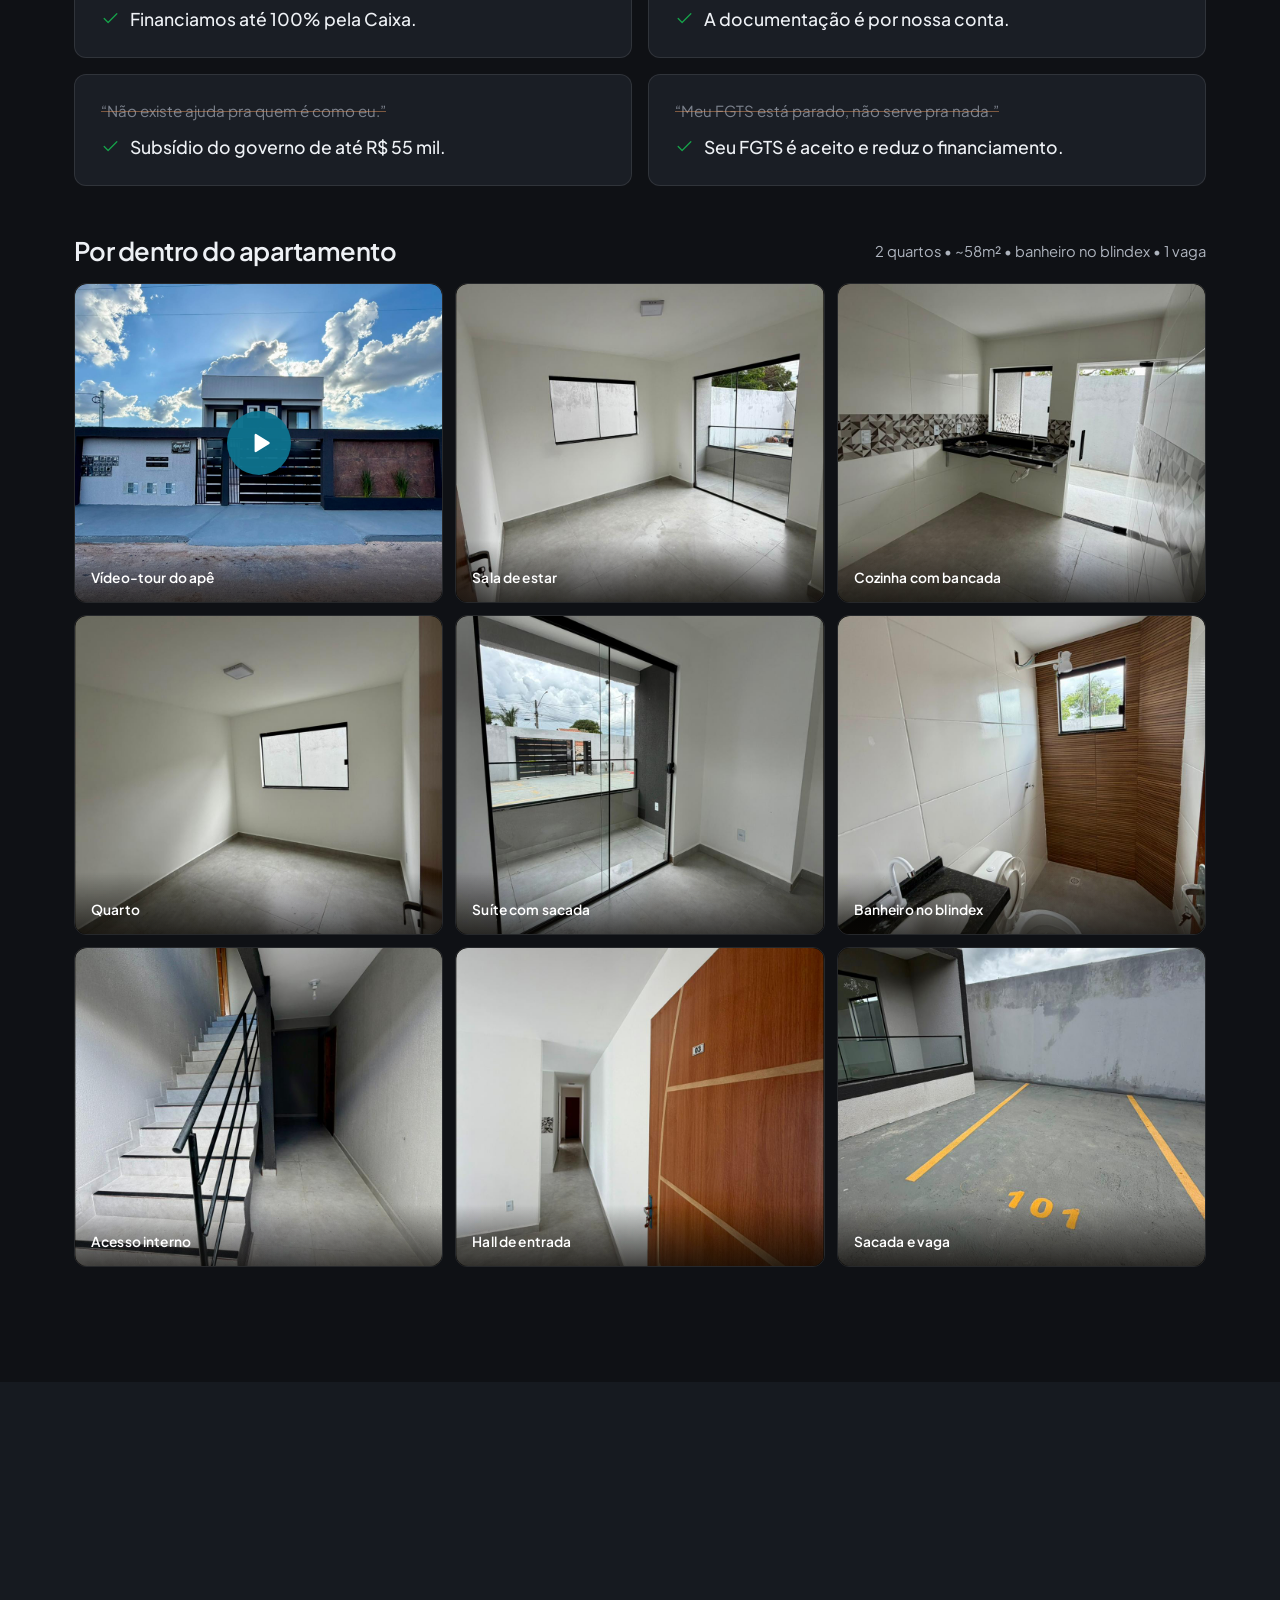
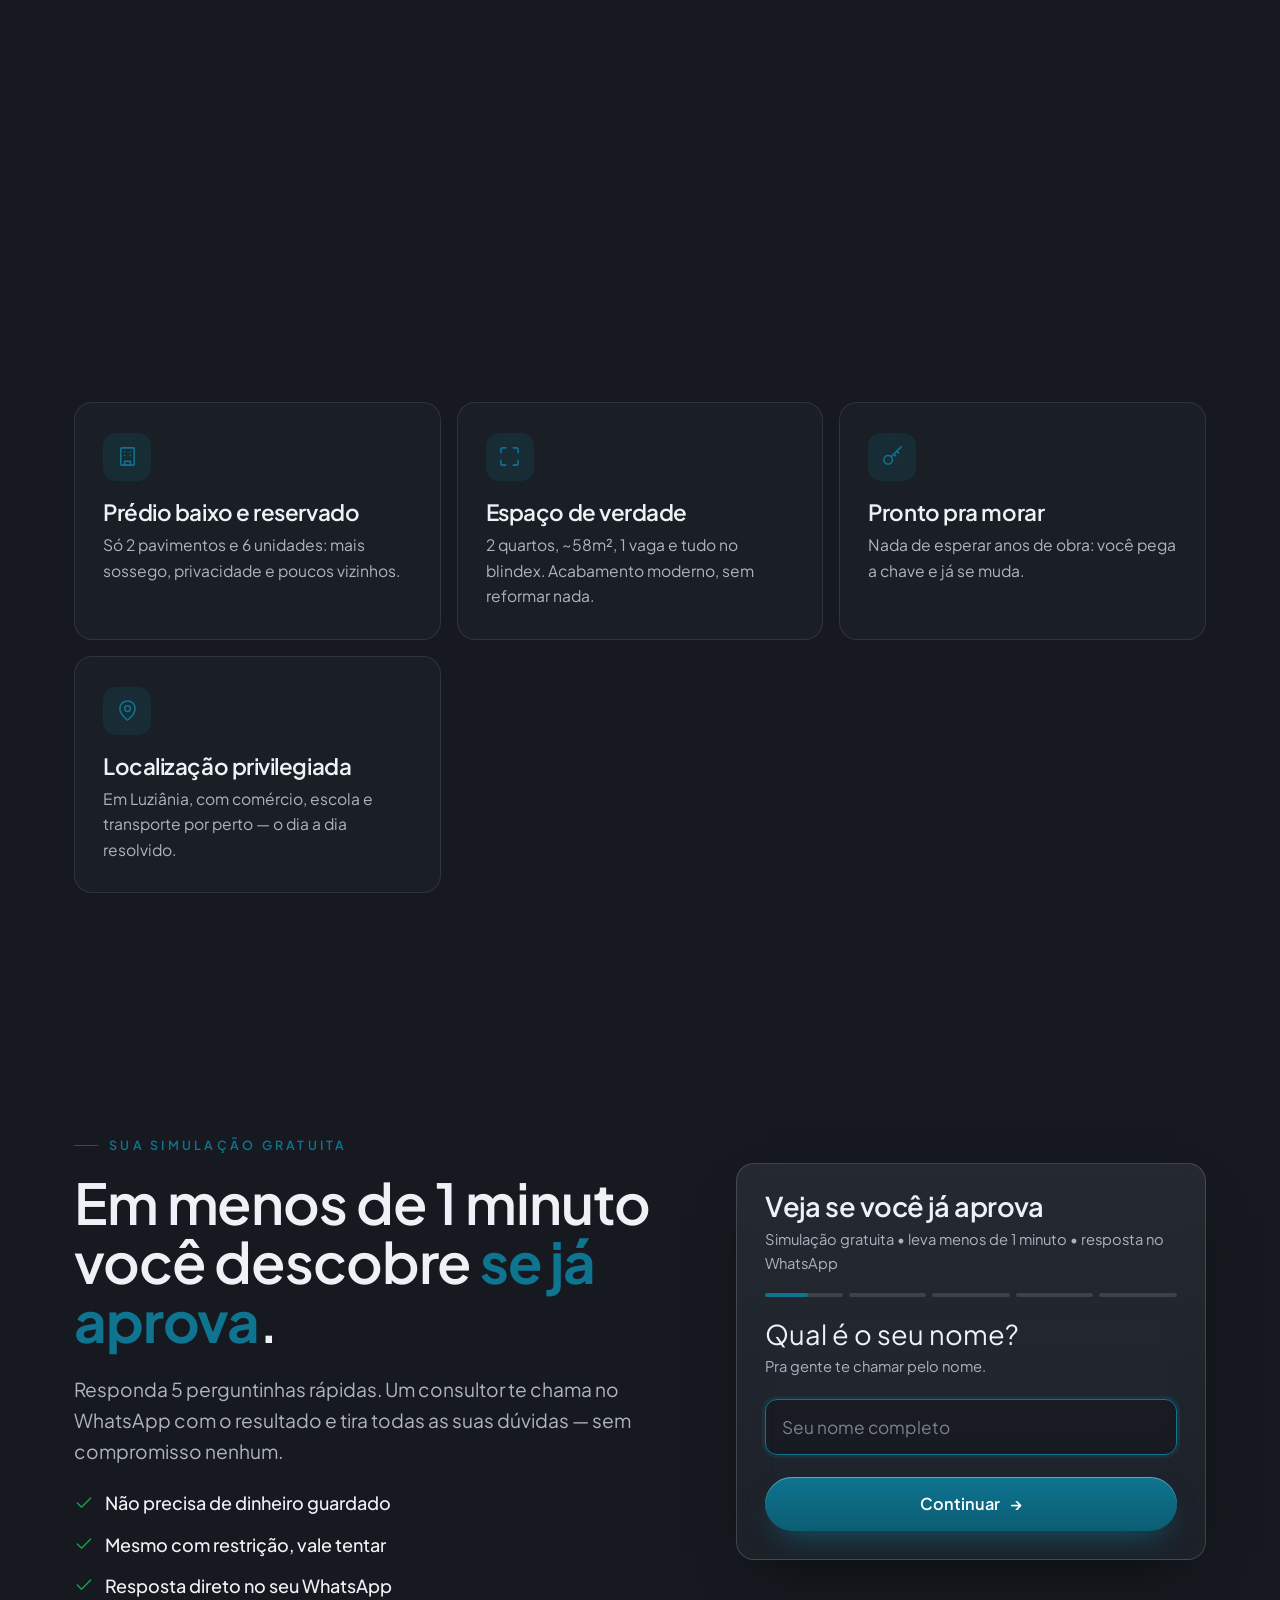
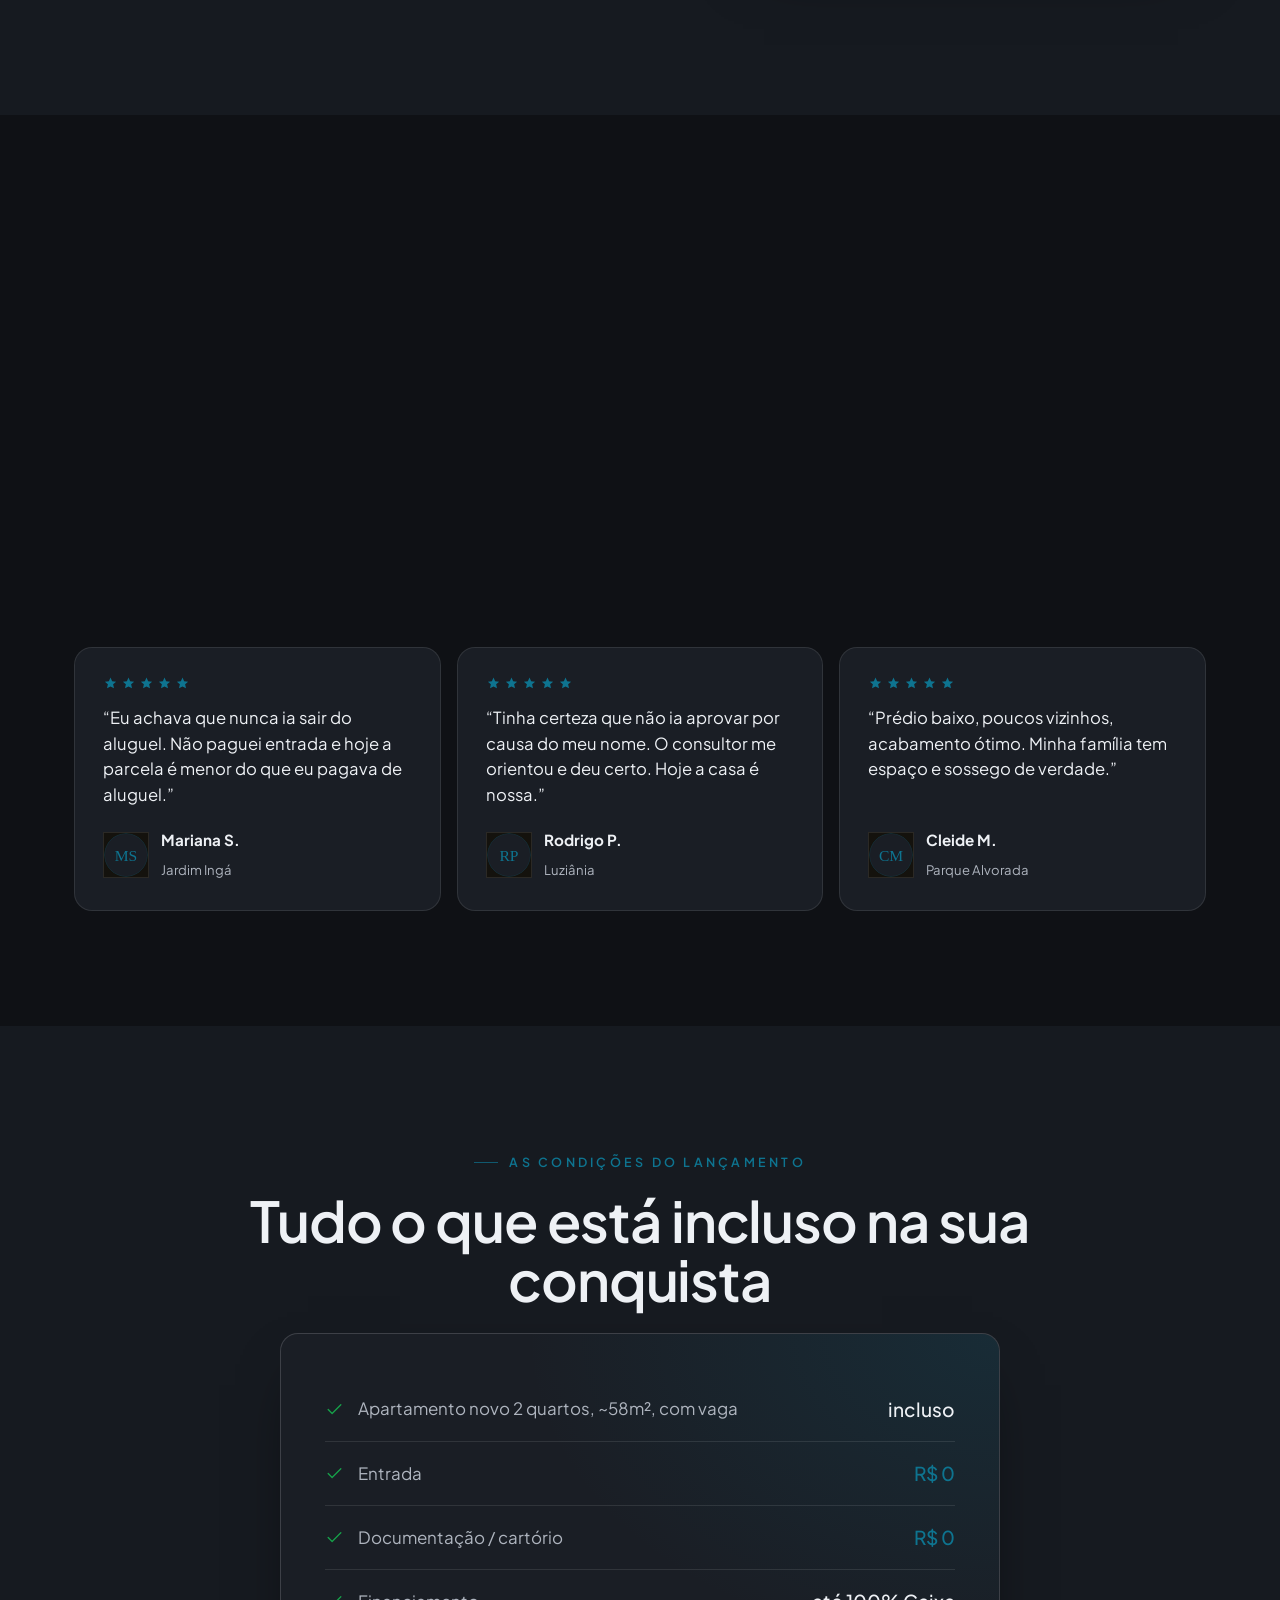
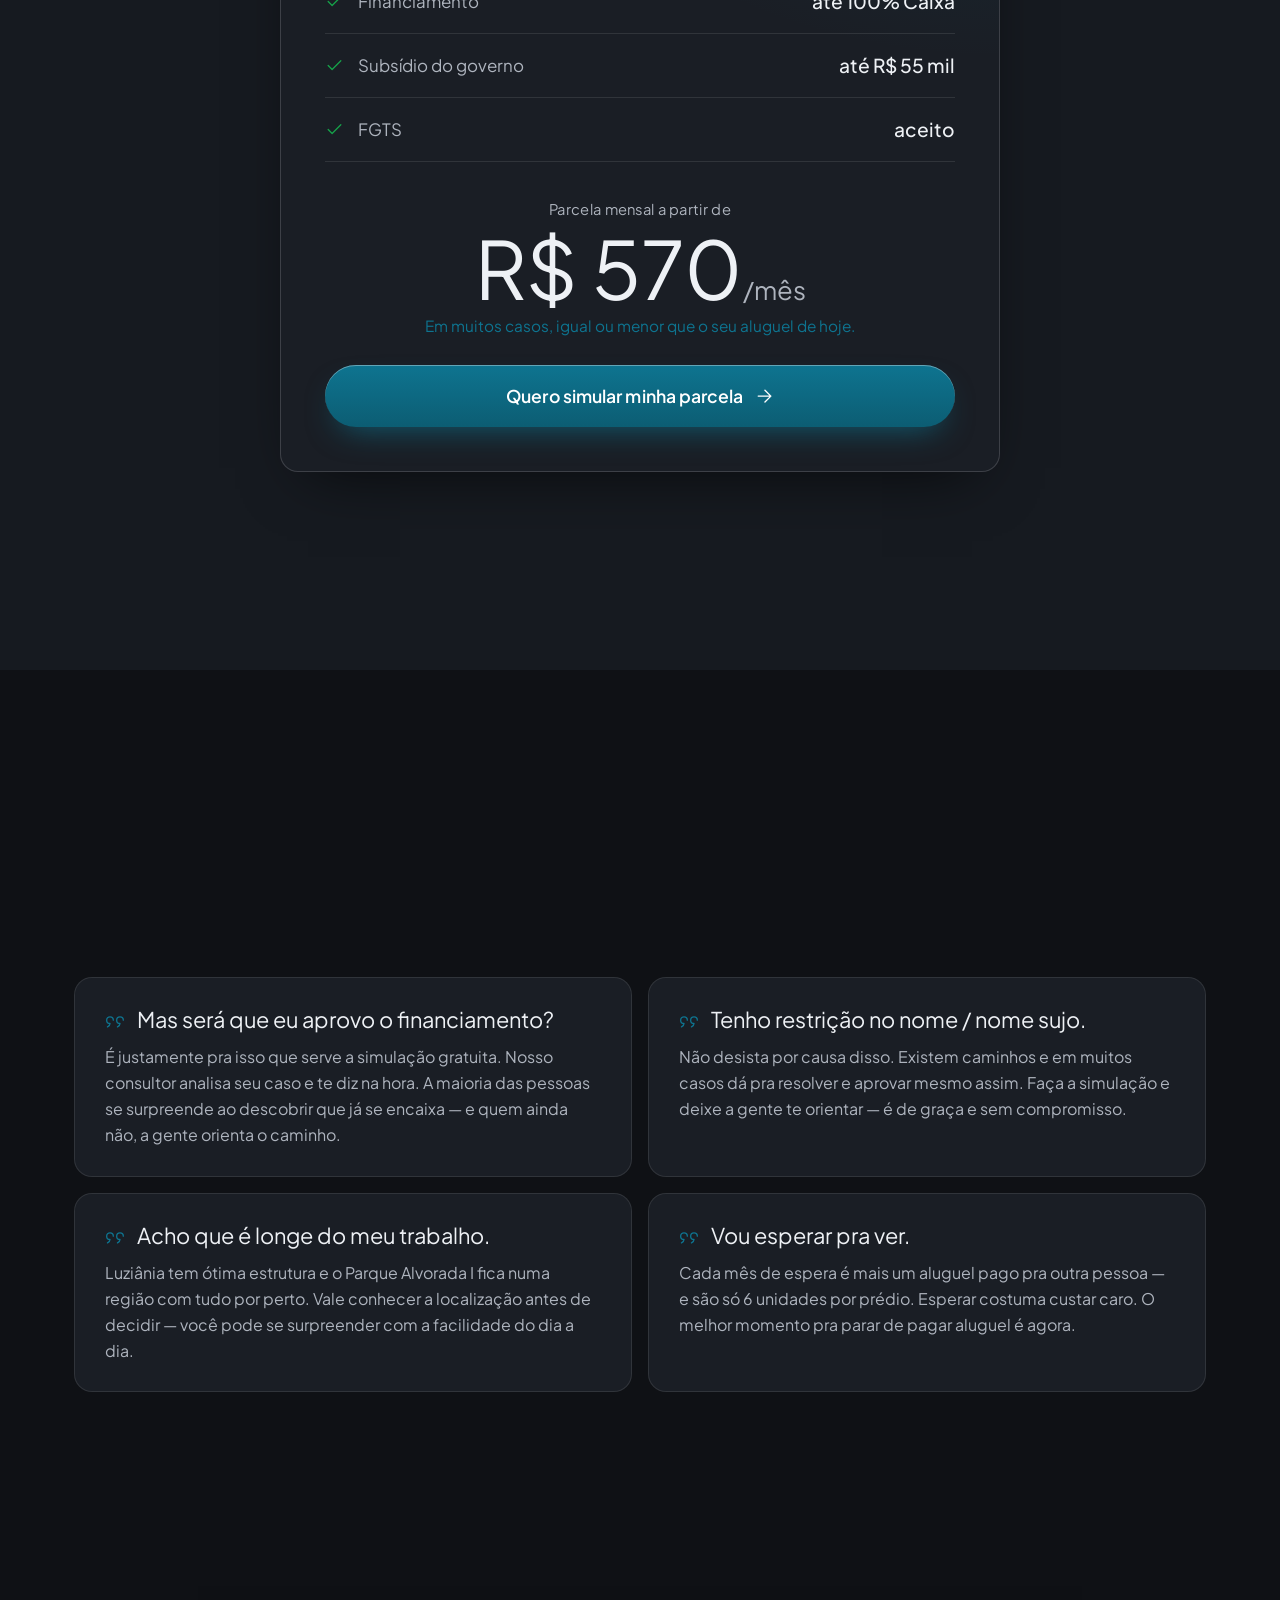
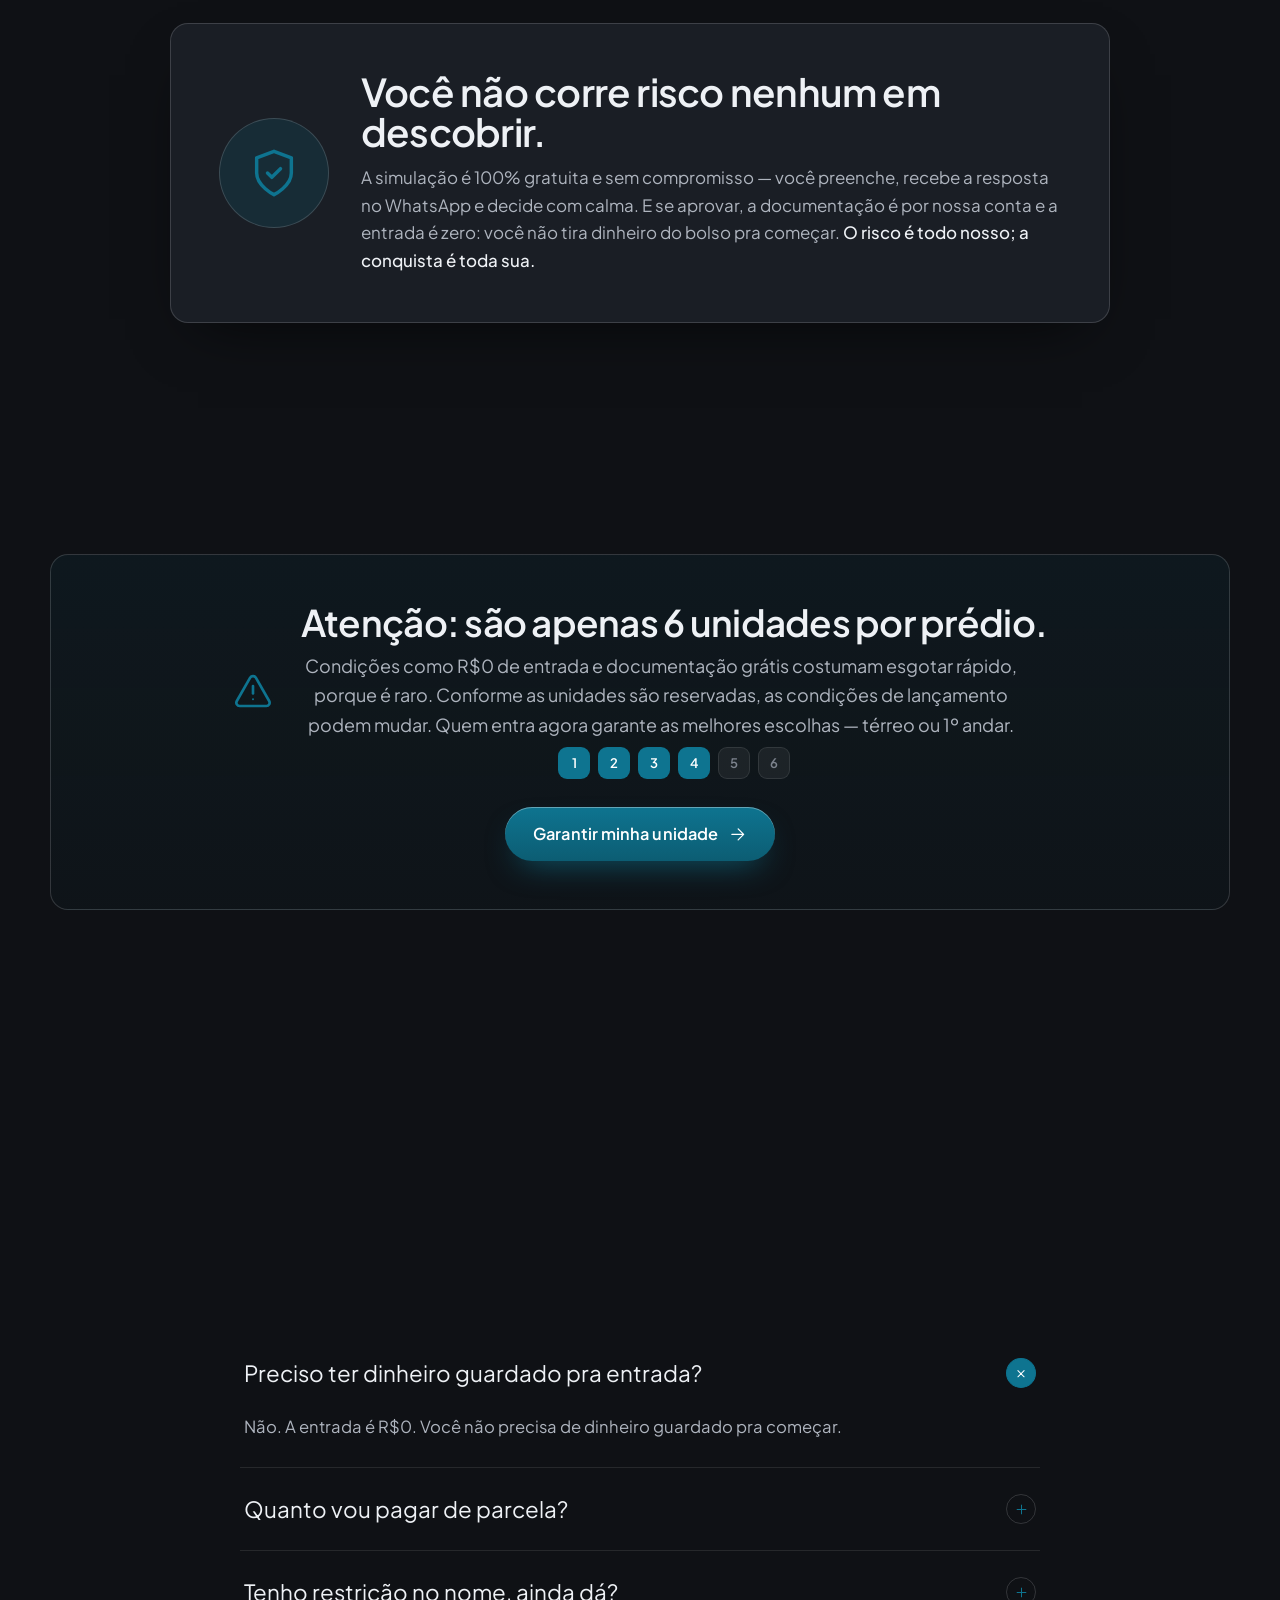
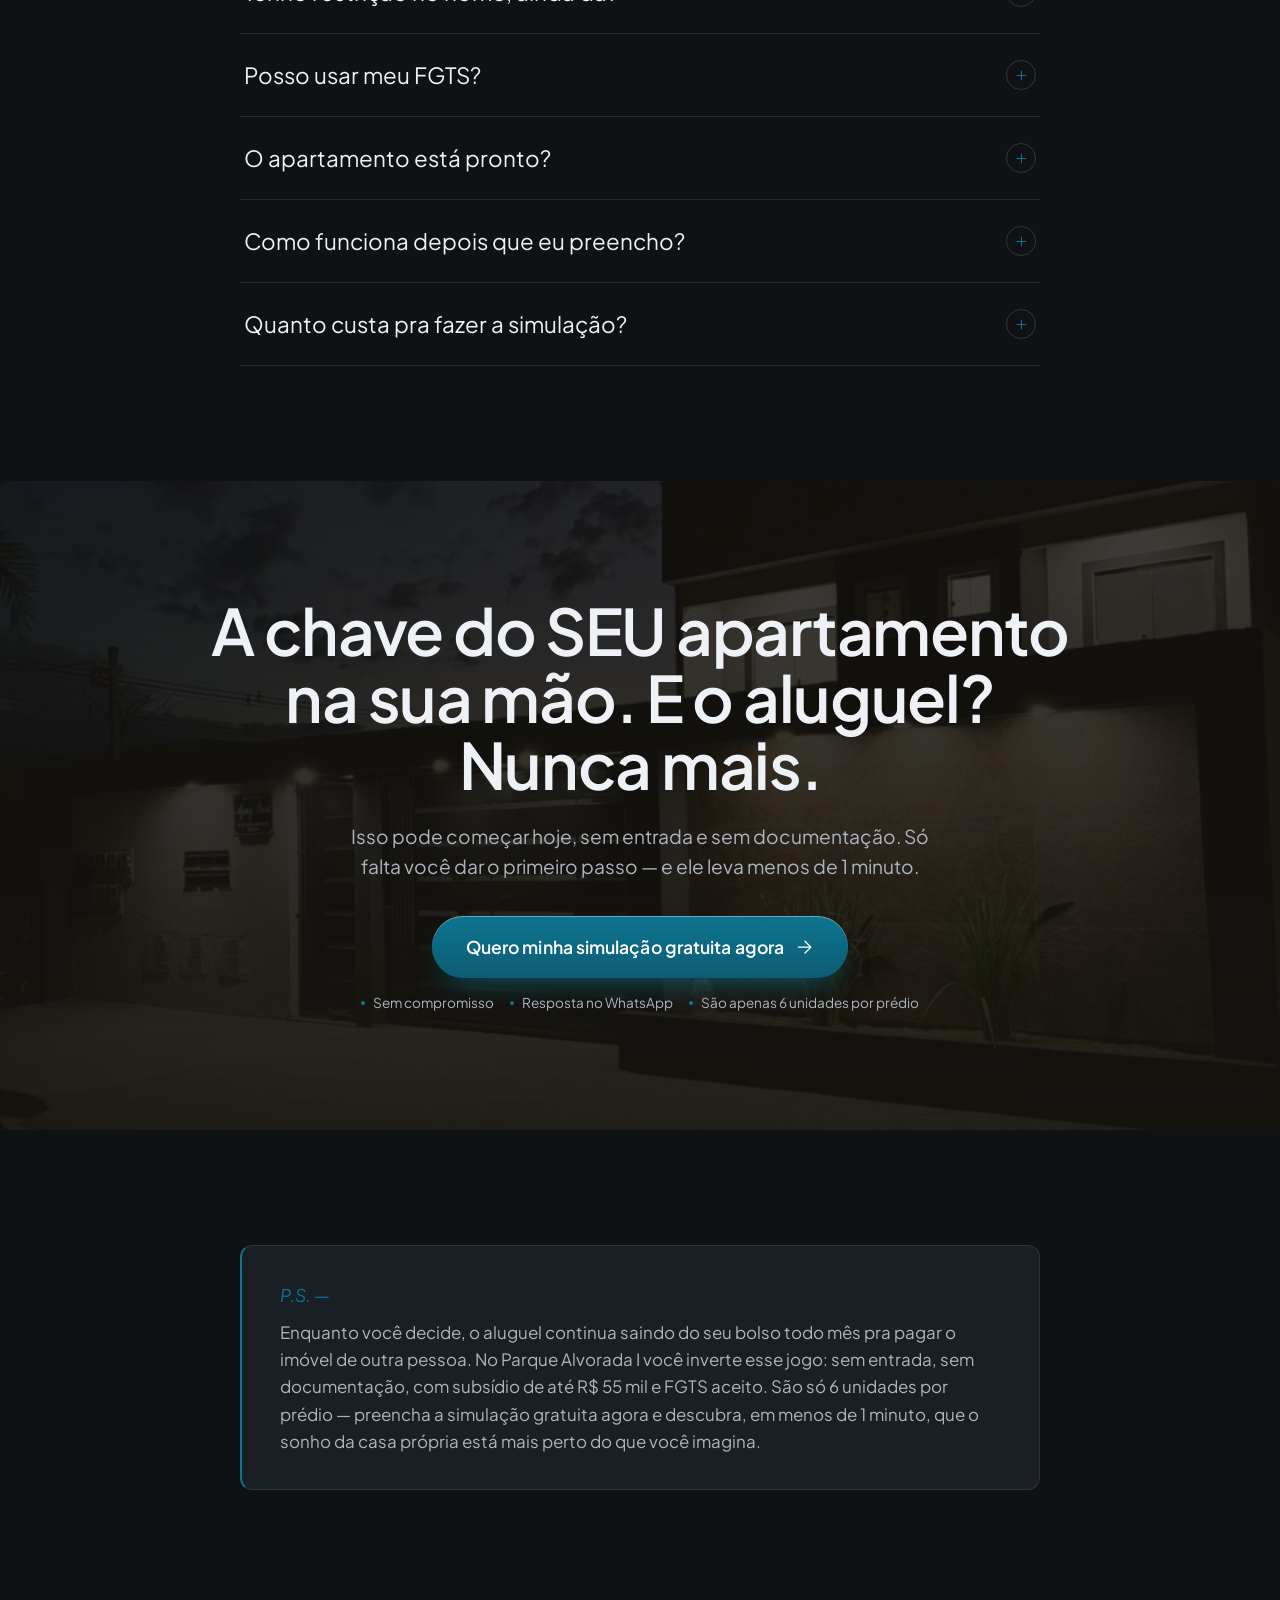
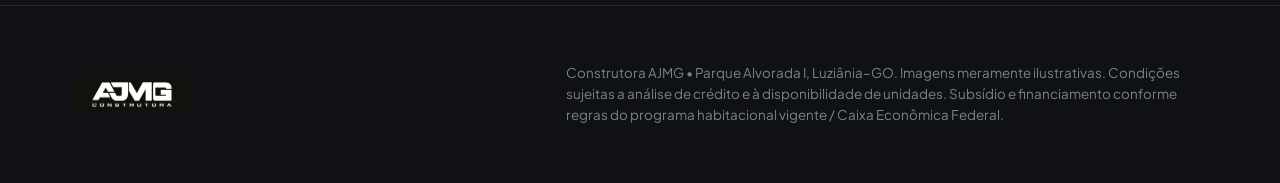
